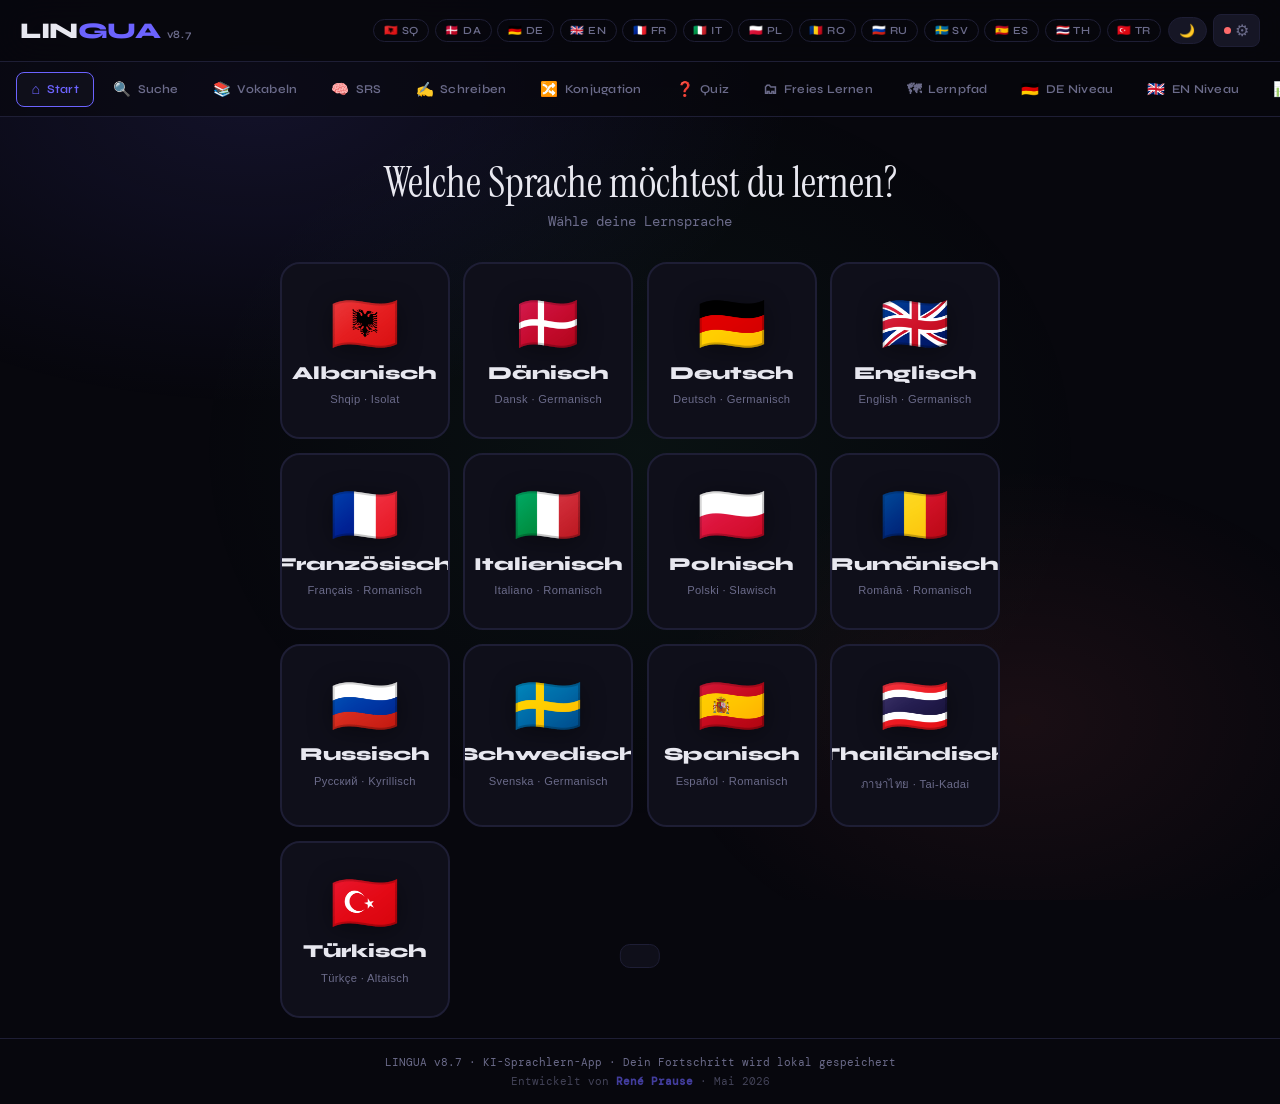
==== index.html @ 60ad6c03 "Add files via upload" ====
<!DOCTYPE html>
<html lang="de">
<head>
<meta charset="UTF-8">
<link rel="icon" href="data:image/svg+xml,%3Csvg xmlns='http://www.w3.org/2000/svg' viewBox='0 0 32 32'%3E%3Crect width='32' height='32' rx='6' fill='%236366f1'/%3E%3Ctext x='16' y='23' font-size='20' text-anchor='middle' fill='white'%3EL%3C/text%3E%3C/svg%3E">
<meta name="viewport" content="width=device-width, initial-scale=1.0">
<meta name="theme-color" content="#0a0a0f">
<meta name="description" id="meta-description" content="LINGUA v5.1 – KI-gestützte Sprachlern-App von René Prause">
<meta name="author" content="René Prause">
<title>LINGUA v8.7 · by René Prause</title>
<link rel="manifest" href="manifest.json">
<link rel="preconnect" href="https://fonts.googleapis.com">
<link href="https://fonts.googleapis.com/css2?family=Syne:wght@400;600;700;800&family=DM+Mono:ital,wght@0,300;0,400;1,300&family=Instrument+Serif:ital@0;1&display=swap" rel="stylesheet">
<style>
:root {
  --bg: #07070d;
  --surface: #0f0f1a;
  --surface2: #161625;
  --border: #1e1e35;
  --accent: #6c63ff;
  --accent2: #ff6b6b;
  --accent3: #43e97b;
  --accent4: #f7971e;
  --text: #e8e8f0;
  --muted: #6b6b8a;
  --ru: #ff6b6b;
  --it: #43e97b;
  --es: #f7971e;
  --en: #6c63ff;
  --tr: #e63946;
  --sq: #e41e20;
  --de: #ffcc00;
  --th: #a8173a;
  --da: #c60c30;
  --ro: #002B7F;
  --fr: #0055A4;
  --sv: #006AA7;
}
* { margin:0; padding:0; box-sizing:border-box; }
html { height:100%; }
body { min-height:100%; background:var(--bg); color:var(--text); font-family:'DM Mono', monospace; overflow-x:hidden; overflow-y:scroll; -webkit-text-size-adjust:100%; -webkit-overflow-scrolling:touch; }

/* SCROLLBAR */
::-webkit-scrollbar { width:4px; }
::-webkit-scrollbar-track { background:var(--bg); }
::-webkit-scrollbar-thumb { background:var(--border); border-radius:2px; }

/* BACKGROUND MESH */
body::before {
  content:''; position:fixed; inset:0; z-index:0; pointer-events:none;
  background: radial-gradient(ellipse 60% 50% at 20% 10%, rgba(108,99,255,.12) 0%, transparent 70%),
              radial-gradient(ellipse 40% 40% at 80% 80%, rgba(255,107,107,.08) 0%, transparent 70%),
              radial-gradient(ellipse 50% 60% at 50% 50%, rgba(67,233,123,.05) 0%, transparent 70%);
}

/* LAYOUT */
#app { position:relative; z-index:1; display:flex; flex-direction:column; min-height:100vh; }

/* HEADER */
header {
  display:flex; align-items:center; justify-content:space-between;
  padding:.9rem 1.25rem; border-bottom:1px solid var(--border);
  background:rgba(7,7,13,.92); backdrop-filter:blur(20px);
  position:sticky; top:0; z-index:100; flex-wrap:wrap; gap:.5rem;
}
.logo {
  font-family:'Syne', sans-serif; font-weight:800; font-size:1.4rem;
  letter-spacing:-.02em; color:var(--text); flex-shrink:0;
}
.logo span { color:var(--accent); }
.header-right { display:flex; align-items:center; gap:.4rem; flex-wrap:nowrap; }
.lang-pills { flex:1; overflow-x:auto; scrollbar-width:none; -webkit-overflow-scrolling:touch; }
.lang-pills::-webkit-scrollbar { display:none; }
.header-btn-group { display:flex; align-items:center; gap:.4rem; flex-shrink:0; }
.lang-pills { display:flex; gap:.35rem; flex-wrap:wrap; }
.lang-pill {
  padding:.28rem .6rem; border-radius:100px; border:1px solid var(--border);
  font-size:.68rem; font-family:'Syne',sans-serif; font-weight:600; letter-spacing:.04em;
  cursor:pointer; transition:all .2s; background:transparent; color:var(--muted);
  -webkit-tap-highlight-color:transparent;
}
.lang-pill.active { border-color:var(--pill-color,var(--accent)); color:var(--pill-color,var(--accent)); background:rgba(108,99,255,.1); }
.lang-pill[data-lang="ru"] { --pill-color:var(--ru); }
.lang-pill[data-lang="it"] { --pill-color:var(--it); }
.lang-pill[data-lang="es"] { --pill-color:var(--es); }
.lang-pill[data-lang="en"] { --pill-color:var(--en); }
.lang-pill[data-lang="tr"] { --pill-color:var(--tr); }
.lang-pill[data-lang="sq"] { --pill-color:var(--sq); }
.lang-pill[data-lang="de"] { --pill-color:var(--de); }
.lang-pill[data-lang="th"] { --pill-color:var(--th); }
.lang-pill[data-lang="da"] { --pill-color:var(--da); }
.lang-pill[data-lang="ro"] { --pill-color:var(--ro); }
.lang-pill[data-lang="fr"] { --pill-color:var(--fr); }
,.lang-pill[data-lang="pl"] { --pill-color:#e63946; }
.lang-pill[data-lang="sv"] { --pill-color:var(--sv); }
.settings-btn {
  background:var(--surface2); border:1px solid var(--border); border-radius:8px;
  padding:.35rem .6rem; cursor:pointer; font-size:1rem; color:var(--muted);
  transition:all .2s; display:flex; align-items:center; gap:.3rem;
  -webkit-tap-highlight-color:transparent;
}
.settings-btn:hover { border-color:var(--accent); color:var(--accent); }
.api-dot-inline { width:7px; height:7px; border-radius:50%; background:var(--accent2); display:inline-block; }
.api-dot-inline.ok { background:var(--accent3); }

/* NAV */
nav {
  display:flex; gap:.2rem; overflow-x:auto; padding:.6rem 1rem;
  background:var(--nav-bg, rgba(7,7,13,.6)); border-bottom:1px solid var(--border);
  scrollbar-width:none; -webkit-overflow-scrolling:touch; flex-shrink:0;
}
nav::-webkit-scrollbar { display:none; }
.nav-btn {
  display:flex; align-items:center; gap:.4rem; padding:.5rem .9rem;
  border-radius:8px; border:1px solid transparent; background:transparent;
  color:var(--nav-text, var(--muted)); font-family:'Syne',sans-serif; font-size:.75rem; font-weight:600;
  cursor:pointer; transition:all .2s; white-space:nowrap; letter-spacing:.02em;
  -webkit-tap-highlight-color:transparent; flex-shrink:0;
}
.nav-btn:hover { color:var(--text); border-color:var(--border); background:var(--surface2); }
.nav-btn.active { background:var(--surface); border-color:var(--accent); color:var(--accent); }
.nav-icon { font-size:.9rem; }

/* Light mode nav fix */
:root.light nav { background:var(--nav-bg, rgba(220,220,235,.95)); }
:root.light .nav-btn { color:var(--nav-text, #444466); }
:root.light .nav-btn:hover { color:var(--text); background:rgba(0,0,0,.06); }
:root.light .nav-btn.active { background:#fff; color:var(--accent); border-color:var(--accent); }

/* MAIN */
main { padding:1.25rem; max-width:900px; width:100%; margin:0 auto; flex:1; }

/* SECTIONS */
.section { display:none; animation:fadeIn .3s ease; }
.section.active { display:block; }
@keyframes fadeIn { from{opacity:0;transform:translateY(8px)} to{opacity:1;transform:translateY(0)} }

/* CARDS */
.card {
  background:var(--surface); border:1px solid var(--border); border-radius:16px;
  padding:1.5rem; margin-bottom:1rem;
}
.card-title {
  font-family:'Syne',sans-serif; font-weight:700; font-size:1rem;
  color:var(--text); margin-bottom:1rem; display:flex; align-items:center; gap:.5rem;
}

/* VOCAB TRAINER */
.vocab-card {
  background:var(--surface); border:1px solid var(--border); border-radius:20px;
  padding:3rem 2rem; text-align:center; margin-bottom:1.5rem; position:relative;
  min-height:100px; display:flex; flex-direction:column; align-items:center; justify-content:center;
  transition:transform .3s; cursor:pointer;
}
.vocab-card:hover { transform:translateY(-2px); }
.vocab-card .word-main {
  font-family:'Instrument Serif', serif; font-size:3rem; color:var(--text);
  margin-bottom:.5rem; line-height:1.1;
}
.vocab-card .word-sub {
  font-size:.85rem; color:var(--muted); font-style:italic;
}
.vocab-card .word-translation {
  font-size:1.2rem; color:var(--accent); margin-top:1rem;
  font-family:'Syne',sans-serif; opacity:0; transition:opacity .3s;
}
.vocab-card.revealed .word-translation { opacity:1; }
.vocab-card .flip-hint { position:absolute; bottom:1rem; right:1rem; font-size:.7rem; color:var(--muted); }
.vocab-controls { display:flex; gap:.75rem; justify-content:center; flex-wrap:wrap; }
.btn {
  padding:.7rem 1.4rem; border-radius:10px; border:1px solid var(--border);
  background:var(--surface2); color:var(--text); font-family:'Syne',sans-serif;
  font-size:.8rem; font-weight:600; cursor:pointer; transition:all .2s; letter-spacing:.03em;
}
.btn:hover { border-color:var(--accent); color:var(--accent); }
.btn.primary { background:var(--accent); border-color:var(--accent); color:#fff; }
.btn.primary:hover { background:#5a52e8; }
.btn.success { background:rgba(67,233,123,.15); border-color:var(--accent3); color:var(--accent3); }
.btn.danger { background:rgba(255,107,107,.15); border-color:var(--accent2); color:var(--accent2); }
.btn.warn { background:rgba(247,151,30,.15); border-color:var(--accent4); color:var(--accent4); }

/* PROGRESS BAR */
.progress-bar { height:4px; background:var(--border); border-radius:2px; margin-bottom:1.5rem; overflow:hidden; }
.progress-fill { height:100%; background:var(--accent); border-radius:2px; transition:width .5s; }

/* STATS ROW */
.stats-row { display:flex; gap:1rem; margin-bottom:1.5rem; flex-wrap:wrap; }
.stat-box {
  flex:1; min-width:80px; background:var(--surface); border:1px solid var(--border);
  border-radius:12px; padding:1rem; text-align:center;
}
.stat-num { font-family:'Syne',sans-serif; font-size:1.6rem; font-weight:800; color:var(--accent); }
.stat-lbl { font-size:.7rem; color:var(--muted); margin-top:.2rem; }

/* QUIZ */
.quiz-question { font-family:'Instrument Serif',serif; font-size:2rem; text-align:center; margin-bottom:2rem; line-height:1.3; }
.quiz-options { display:grid; grid-template-columns:1fr 1fr; gap:.75rem; margin-bottom:1.5rem; }
.quiz-opt {
  padding:1rem 1.2rem; border-radius:12px; border:1px solid var(--border);
  background:var(--surface2); color:var(--text); font-family:'DM Mono',monospace;
  font-size:.85rem; cursor:pointer; transition:all .2s; text-align:left;
}
.quiz-opt:hover { border-color:var(--accent); }
.quiz-opt.correct { background:rgba(67,233,123,.2); border-color:var(--accent3); color:var(--accent3); }
.quiz-opt.wrong { background:rgba(255,107,107,.2); border-color:var(--accent2); color:var(--accent2); }
.quiz-feedback { text-align:center; font-size:.9rem; min-height:1.5rem; color:var(--muted); }

/* FREE LEARNING */
.topic-grid { display:grid; grid-template-columns:repeat(auto-fill, minmax(140px, 1fr)); gap:.75rem; margin-bottom:1.5rem; }
.topic-btn {
  padding:1rem; border-radius:12px; border:1px solid var(--border); background:var(--surface2);
  color:var(--text); font-family:'Syne',sans-serif; font-size:.8rem; font-weight:600;
  cursor:pointer; transition:all .2s; text-align:center;
}
.topic-btn:hover, .topic-btn.active { border-color:var(--accent); color:var(--accent); background:rgba(108,99,255,.1); }
.vocab-list { display:flex; flex-direction:column; gap:.5rem; }
.vocab-item {
  display:flex; justify-content:space-between; align-items:center;
  padding:.8rem 1rem; background:var(--surface2); border-radius:10px;
  border:1px solid transparent; transition:border-color .2s;
}
.vocab-item:hover { border-color:var(--border); }
.vi-foreign { font-family:'Instrument Serif',serif; font-size:1.1rem; }
.vi-translation { font-size:.8rem; color:var(--muted); }
.vi-speak { background:none; border:none; color:var(--muted); cursor:pointer; font-size:1rem; padding:.2rem; transition:color .2s; }
.vi-speak:hover { color:var(--accent); }

/* TRANSLATOR */
.translate-grid { display:grid; grid-template-columns:1fr auto 1fr; gap:.85rem; align-items:start; }
.translate-box { background:var(--surface2); border:1px solid var(--border); border-radius:12px; overflow:hidden; }
.translate-label { padding:.6rem 1rem; font-size:.7rem; font-family:'Syne',sans-serif; font-weight:700; letter-spacing:.08em; color:var(--muted); border-bottom:1px solid var(--border); display:flex; justify-content:space-between; align-items:center; gap:.5rem; }
.translate-textarea { width:100%; background:transparent; border:none; color:var(--text); font-family:'DM Mono',monospace; font-size:.9rem; padding:1rem; min-height:120px; resize:vertical; outline:none; }
.translate-arrow { display:flex; flex-direction:column; align-items:center; gap:.5rem; padding-top:2.4rem; }
.translate-arrow button { background:var(--surface); border:1px solid var(--border); color:var(--accent); border-radius:8px; padding:.45rem .6rem; cursor:pointer; font-size:1rem; transition:all .2s; line-height:1; }
.translate-arrow button:hover { background:var(--accent); color:#fff; }
.lang-select { background:var(--bg); border:1px solid var(--border); color:var(--text); border-radius:6px; padding:.2rem .4rem; font-family:'DM Mono',monospace; font-size:.7rem; max-width:140px; cursor:pointer; }

/* AI ASSISTANT */
.chat-window {
  background:var(--surface2); border:1px solid var(--border); border-radius:16px;
  height:380px; overflow-y:auto; padding:1rem; display:flex; flex-direction:column; gap:.75rem;
  margin-bottom:1rem;
}
.msg { display:flex; gap:.75rem; animation:fadeIn .2s ease; }
.msg.user { flex-direction:row-reverse; }
.msg-avatar { width:32px; height:32px; border-radius:50%; display:flex; align-items:center; justify-content:center; font-size:.8rem; flex-shrink:0; }
.msg.ai .msg-avatar { background:rgba(108,99,255,.2); color:var(--accent); }
.msg.user .msg-avatar { background:rgba(67,233,123,.2); color:var(--accent3); }
.msg-bubble { background:var(--surface); border:1px solid var(--border); border-radius:12px; padding:.75rem 1rem; font-size:.85rem; line-height:1.6; max-width:80%; }
.msg.user .msg-bubble { background:rgba(108,99,255,.12); border-color:rgba(108,99,255,.3); }
.chat-input-row { display:flex; gap:.75rem; align-items:center; }
.chat-input {
  flex:1; background:var(--surface2); border:1px solid var(--border); border-radius:10px;
  color:var(--text); font-family:'DM Mono',monospace; font-size:.85rem; padding:.75rem 1rem;
  outline:none; transition:border-color .2s;
}
.chat-input:focus { border-color:var(--accent); }
.mic-btn {
  width:42px; height:42px; border-radius:50%; background:var(--surface); border:1px solid var(--border);
  color:var(--muted); cursor:pointer; transition:all .2s; display:flex; align-items:center; justify-content:center; font-size:1.1rem;
}
.mic-btn:hover { border-color:var(--accent); color:var(--accent); }
.mic-btn.listening { background:rgba(255,107,107,.2); border-color:var(--accent2); color:var(--accent2); animation:pulse 1s infinite; }
@keyframes pulse { 0%,100%{transform:scale(1)} 50%{transform:scale(1.08)} }
.ai-mode-chips { display:flex; gap:.5rem; flex-wrap:wrap; margin-bottom:1rem; }
.ai-chip { padding:.3rem .75rem; border-radius:100px; border:1px solid var(--border); font-size:.72rem; font-family:'Syne',sans-serif; font-weight:600; cursor:pointer; transition:all .2s; color:var(--muted); background:transparent; }
.ai-chip.active { border-color:var(--accent); color:var(--accent); background:rgba(108,99,255,.1); }

/* FOOTER */
footer { padding:1rem 2rem; border-top:1px solid var(--border); text-align:center; font-size:.7rem; color:var(--muted); }

/* LOADING SPINNER */
.spinner { display:inline-block; width:16px; height:16px; border:2px solid var(--border); border-top-color:var(--accent); border-radius:50%; animation:spin .6s linear infinite; }
@keyframes spin { to{transform:rotate(360deg)} }

/* BADGE */
.badge { display:inline-block; padding:.15rem .5rem; border-radius:100px; font-size:.65rem; font-family:'Syne',sans-serif; font-weight:700; letter-spacing:.05em; }
.badge-accent { background:rgba(108,99,255,.2); color:var(--accent); }

/* MYVOCAB GRID FIX */
@media(max-width:500px) {
  #myvocab .card > div:first-of-type { grid-template-columns:1fr; }
}
.mv-item {
  display:flex; justify-content:space-between; align-items:center;
  padding:.8rem 1rem; background:var(--surface2); border-radius:10px;
  border:1px solid transparent; transition:border-color .2s; gap:.5rem;
}
.mv-item:hover { border-color:var(--border); }
.mv-actions { display:flex; gap:.4rem; flex-shrink:0; }
.mv-del { background:none; border:none; color:var(--muted); cursor:pointer; font-size:1rem; padding:.2rem; transition:color .2s; }
.mv-del:hover { color:var(--accent2); }
.gen-word-row {
  display:flex; justify-content:space-between; align-items:center;
  padding:.8rem 1rem; background:var(--surface2); border-radius:10px;
  border:1px solid var(--border); gap:.5rem; margin-bottom:.5rem;
}
.gen-save-btn { background:none; border:1px solid var(--border); color:var(--muted); cursor:pointer; font-size:.8rem; padding:.3rem .6rem; border-radius:6px; transition:all .2s; white-space:nowrap; }
.gen-save-btn:hover { border-color:var(--accent3); color:var(--accent3); }
.gen-save-btn.saved { border-color:var(--accent3); color:var(--accent3); background:rgba(67,233,123,.1); }

/* API KEY MODAL */
.modal-overlay {
  position:fixed; inset:0; background:rgba(0,0,0,.75); z-index:500;
  display:flex; align-items:center; justify-content:center; padding:1rem;
  backdrop-filter:blur(8px); overflow-y:auto;
}
.modal-overlay.hidden { display:none; }
.modal-box {
  background:var(--surface); border:1px solid var(--border); border-radius:20px;
  padding:1.5rem; max-width:460px; width:100%;
  max-height:90vh; overflow:hidden;
}
.modal-title { font-family:'Syne',sans-serif; font-weight:800; font-size:1.2rem; margin-bottom:.5rem; }
.modal-desc { font-size:.8rem; color:var(--muted); line-height:1.6; margin-bottom:1.25rem; }
.modal-input {
  width:100%; background:var(--surface2); border:1px solid var(--border); border-radius:10px;
  color:var(--text); font-family:'DM Mono',monospace; font-size:.85rem; padding:.75rem 1rem;
  outline:none; margin-bottom:1rem; transition:border-color .2s;
}
.modal-input:focus { border-color:var(--accent); }
.modal-link { font-size:.75rem; color:var(--accent); text-decoration:none; display:block; margin-bottom:1.25rem; }
.modal-link:hover { text-decoration:underline; }
.modal-note { font-size:.72rem; color:var(--muted); margin-top:1rem; line-height:1.5; padding:.75rem; background:rgba(108,99,255,.07); border-radius:8px; border:1px solid rgba(108,99,255,.15); }
.api-key-indicator {
  width:8px; height:8px; border-radius:50%; background:var(--accent2); display:inline-block; margin-right:.4rem;
}
.api-key-indicator.ok { background:var(--accent3); }

/* TOAST */
#toast {
  position:fixed; bottom:2rem; left:50%; transform:translateX(-50%) translateY(100px);
  background:var(--surface); border:1px solid var(--border); border-radius:10px;
  padding:.7rem 1.2rem; font-size:.8rem; z-index:999; transition:transform .3s;
}
#toast.show { transform:translateX(-50%) translateY(0); }

/* LANGUAGE SELECTION CARDS */
.lang-select-grid {
  display:grid; grid-template-columns:repeat(4,1fr); gap:.85rem; max-width:720px; margin:0 auto;
}
@media(max-width:600px) {
  .lang-select-grid { grid-template-columns:1fr 1fr; gap:.65rem; }
}
@media(max-width:360px) {
  .lang-select-grid { grid-template-columns:1fr 1fr; gap:.5rem; }
}
.lang-select-card {
  background:var(--surface); border:2px solid var(--border); border-radius:20px;
  padding:2rem 1rem; text-align:center; cursor:pointer;
  transition:all .25s cubic-bezier(.34,1.56,.64,1);
  display:flex; flex-direction:column; align-items:center; gap:.6rem;
  -webkit-tap-highlight-color:transparent; position:relative; overflow:hidden;
}
.lang-select-card::before {
  content:''; position:absolute; inset:0; opacity:0; transition:opacity .3s;
  background:radial-gradient(circle at 50% 30%, rgba(108,99,255,.15), transparent 70%);
}
.lang-select-card:hover { transform:translateY(-4px) scale(1.02); border-color:var(--accent); }
.lang-select-card:hover::before { opacity:1; }
.lang-select-card:active { transform:scale(.97); }
.lsc-flag { font-size:3.5rem; line-height:1; filter:drop-shadow(0 4px 12px rgba(0,0,0,.4)); }
.lsc-name { font-family:'Syne',sans-serif; font-weight:800; font-size:1.15rem; color:var(--text); }
.lsc-sub { font-size:.7rem; color:var(--muted); letter-spacing:.03em; }

@media(max-width:400px) {
  .lang-select-grid { grid-template-columns:1fr 1fr; gap:.75rem; }
  .lang-select-card { padding:1.5rem .75rem; }
  .lsc-flag { font-size:2.8rem; }
  .lsc-name { font-size:1rem; }
}

/* HOME DASHBOARD */
.home-grid { display:grid; grid-template-columns:repeat(auto-fill,minmax(200px,1fr)); gap:1rem; }
.home-card {
  background:var(--surface); border:1px solid var(--border); border-radius:16px;
  padding:1.5rem; cursor:pointer; transition:all .25s; position:relative; overflow:hidden;
}
.home-card::before { content:''; position:absolute; inset:0; background:var(--hc-color,var(--accent)); opacity:0; transition:opacity .3s; }
.home-card:hover { transform:translateY(-3px); border-color:var(--hc-color,var(--accent)); }
.home-card:hover::before { opacity:.04; }
.hc-icon { font-size:2rem; margin-bottom:.75rem; }
.hc-title { font-family:'Syne',sans-serif; font-weight:700; font-size:1rem; margin-bottom:.3rem; }
.hc-desc { font-size:.75rem; color:var(--muted); line-height:1.5; }

/* ============================================================
   RESPONSIVE & MOBILE
   ============================================================ */

/* Translator: stack on mobile, side-by-side on desktop */
.translate-grid {
  display:grid;
  grid-template-columns:1fr auto 1fr;
  gap:.75rem;
  align-items:start;
}
.translate-arrow {
  display:flex; flex-direction:column; align-items:center;
  gap:.5rem; padding-top:2.5rem;
}
.translate-arrow button {
  background:var(--surface); border:1px solid var(--border); color:var(--accent);
  border-radius:8px; padding:.5rem .65rem; cursor:pointer; font-size:1rem;
  transition:all .2s; line-height:1;
}
.translate-arrow button:hover { background:var(--accent); color:#fff; }

@media(max-width:650px) {
  /* TRANSLATOR: stack vertically */
  .translate-grid {
    grid-template-columns:1fr;
    gap:.75rem;
  }
  .translate-arrow {
    flex-direction:row;
    justify-content:center;
    padding-top:0;
    gap:.75rem;
  }

  /* HEADER: tighter */
  header { padding:.7rem .9rem; gap:.4rem; }
  .logo { font-size:1.2rem; }
  .lang-pill { padding:.22rem .45rem; font-size:.62rem; }
  .settings-btn { padding:.3rem .5rem; font-size:.9rem; }

  /* NAV: smaller */
  nav { padding:.4rem .75rem; gap:.15rem; }
  .nav-btn { padding:.45rem .7rem; font-size:.7rem; }

  /* MAIN */
  main { padding:.85rem; }

  /* VOCAB CARD */
  .vocab-card { padding:2rem 1rem; min-height:180px; }
  .vocab-card .word-main { font-size:1.7rem; }
  .vocab-controls { gap:.4rem; }
  .vocab-controls .btn { padding:.55rem .7rem; font-size:.72rem; }

  /* QUIZ */
  .quiz-options { grid-template-columns:1fr; gap:.5rem; }
  .quiz-question { font-size:1.5rem; }

  /* HOME GRID */
  .home-grid { grid-template-columns:1fr 1fr; gap:.75rem; }
  .home-card { padding:1.1rem .9rem; }
  .hc-icon { font-size:1.5rem; margin-bottom:.4rem; }
  .hc-title { font-size:.85rem; }
  .hc-desc { font-size:.7rem; }

  /* STATS */
  .stats-row { gap:.4rem; }
  .stat-box { padding:.6rem .4rem; min-width:60px; }
  .stat-num { font-size:1.2rem; }
  .stat-lbl { font-size:.62rem; }

  /* CHAT */
  .chat-window { height:260px; }
  .msg-bubble { font-size:.8rem; padding:.6rem .8rem; max-width:88%; }
  .chat-input-row { gap:.5rem; }
  .mic-btn { width:38px; height:38px; font-size:1rem; flex-shrink:0; }

  /* CARDS */
  .card { padding:1rem; }
  .card-title { font-size:.9rem; }

  /* MY VOCAB ADD FORM */
  #myvocab .card > div[style*="grid"] {
    grid-template-columns:1fr !important;
  }

  /* MODAL */
  .modal-box { padding:1.1rem; margin:.5rem; }
  .modal-title { font-size:1rem; }

  /* LANG PICKER */
  .lang-select-grid { grid-template-columns:1fr 1fr; gap:.75rem; }
  .lang-select-card { padding:1.4rem .6rem; border-radius:14px; }
  .lsc-flag { font-size:2.6rem; }
  .lsc-name { font-size:.95rem; }
  .lsc-sub { font-size:.62rem; }

  /* BUTTONS */
  .btn { padding:.55rem .85rem; font-size:.75rem; }
  .btn.primary { padding:.6rem 1rem; }

  /* GENERATOR quick topics */
  .ai-chip { font-size:.68rem; padding:.25rem .6rem; }

  /* FOOTER */
  footer { font-size:.65rem; padding:.75rem 1rem; }
}

@media(max-width:380px) {
  .logo { font-size:1rem; }
  .lang-pill { padding:.2rem .38rem; font-size:.58rem; }
  .home-grid { grid-template-columns:1fr; }
  .vocab-card .word-main { font-size:1.4rem; }
  .quiz-question { font-size:1.2rem; }
  main { padding:.65rem; }
  .lsc-flag { font-size:2.2rem; }
  .lang-select-grid { gap:.5rem; }
}

/* Tall phones — give chat more room */
@media(min-height:750px) and (max-width:650px) {
  .chat-window { height:320px; }
  .vocab-card { min-height:200px; }
}
</style>

<style>
/* ============================================================
   NEW FEATURES CSS
   ============================================================ */

/* ============================================================
   NEUE FEATURES: ONBOARDING · SUCHE · KONJUGATION
   ============================================================ */

/* ONBOARDING OVERLAY */
.onboarding-overlay {
  position:fixed; inset:0; background:rgba(0,0,0,.92); z-index:900;
  display:flex; align-items:center; justify-content:center; padding:1.5rem;
  backdrop-filter:blur(12px);
}
.onboarding-overlay.hidden { display:none; }
.onboarding-box {
  background:var(--surface); border:1px solid var(--border); border-radius:24px;
  padding:2rem; max-width:420px; width:100%; text-align:center;
  animation:fadeIn .4s ease;
}
.onboarding-emoji { font-size:4rem; margin-bottom:1rem; display:block; }
.onboarding-title { font-family:'Syne',sans-serif; font-weight:800; font-size:1.5rem; margin-bottom:.5rem; line-height:1.2; }
.onboarding-text { font-size:.85rem; color:var(--muted); line-height:1.7; margin-bottom:1.5rem; }
.onboarding-dots { display:flex; justify-content:center; gap:.5rem; margin-bottom:1.5rem; }
.onboarding-dot { width:8px; height:8px; border-radius:50%; background:var(--border); transition:all .3s; }
.onboarding-dot.active { background:var(--accent); width:24px; border-radius:4px; }
.onboarding-feature-grid { display:grid; grid-template-columns:1fr 1fr; gap:.6rem; margin-bottom:1.5rem; text-align:left; }
.onboarding-feature { background:var(--surface2); border-radius:10px; padding:.65rem .75rem; font-size:.78rem; }
.onboarding-feature-icon { font-size:1.2rem; margin-bottom:.2rem; display:block; }
.onboarding-feature-name { font-family:'Syne',sans-serif; font-weight:700; font-size:.75rem; }
.onboarding-feature-desc { color:var(--muted); font-size:.68rem; }

/* SEARCH */
.search-wrapper { position:relative; margin-bottom:1.25rem; }
.search-input {
  width:100%; background:var(--surface2); border:1.5px solid var(--border);
  border-radius:12px; color:var(--text); font-size:.9rem; padding:.7rem 1rem .7rem 2.5rem;
  outline:none; font-family:'DM Mono',monospace; transition:border-color .2s; box-sizing:border-box;
}
.search-input:focus { border-color:var(--accent); }
.search-icon { position:absolute; left:.8rem; top:50%; transform:translateY(-50%); color:var(--muted); font-size:.95rem; pointer-events:none; }
.search-clear { position:absolute; right:.75rem; top:50%; transform:translateY(-50%); background:none; border:none; color:var(--muted); cursor:pointer; font-size:1rem; display:none; padding:0; }
.search-result-count { font-size:.72rem; color:var(--muted); margin-bottom:.75rem; }
.search-highlight { background:rgba(108,99,255,.25); color:var(--accent); border-radius:2px; padding:0 1px; }

/* CONJUGATION */
.conj-table { width:100%; border-collapse:collapse; margin-top:.75rem; }
.conj-table th { background:var(--surface2); font-family:'Syne',sans-serif; font-size:.72rem; font-weight:700; padding:.5rem .75rem; text-align:left; color:var(--muted); border-bottom:1px solid var(--border); }
.conj-table td { padding:.5rem .75rem; font-size:.82rem; border-bottom:1px solid var(--border); }
.conj-table tr:last-child td { border-bottom:none; }
.conj-table .pronoun { color:var(--muted); font-size:.78rem; }
.conj-table .form { font-family:'Instrument Serif',serif; font-size:1rem; }
.conj-table .translation { color:var(--muted); font-size:.72rem; }
.conj-tense-tabs { display:flex; gap:.4rem; flex-wrap:wrap; margin-bottom:1rem; }
.conj-tense-btn { background:var(--surface2); border:1px solid var(--border); border-radius:8px; padding:.35rem .75rem; font-size:.72rem; font-family:'Syne',sans-serif; font-weight:600; cursor:pointer; color:var(--muted); transition:all .2s; }
.conj-tense-btn.active { background:var(--accent); border-color:var(--accent); color:#fff; }
.conj-verb-input { display:flex; gap:.5rem; margin-bottom:1rem; flex-wrap:wrap; }
.conj-verb-field { flex:1; min-width:160px; background:var(--surface2); border:1.5px solid var(--border); border-radius:10px; color:var(--text); font-size:.85rem; padding:.6rem 1rem; outline:none; font-family:'DM Mono',monospace; transition:border-color .2s; }
.conj-verb-field:focus { border-color:var(--accent); }
.conj-quiz-input { width:100%; background:var(--surface2); border:2px solid var(--border); border-radius:10px; color:var(--text); font-family:'Instrument Serif',serif; font-size:1.3rem; padding:.6rem 1rem; outline:none; text-align:center; transition:border-color .2s; box-sizing:border-box; }
.conj-quiz-input.correct { border-color:var(--accent3); background:rgba(67,233,123,.1); }
.conj-quiz-input.wrong   { border-color:var(--accent2); background:rgba(255,107,107,.1); }
.conj-pronoun-badge { display:inline-block; background:var(--surface2); border:1px solid var(--border); border-radius:6px; padding:.2rem .6rem; font-size:.75rem; color:var(--muted); margin-bottom:.5rem; font-family:'Syne',sans-serif; font-weight:700; }

/* THEME TOGGLE */
:root.light {
  --bg:#f4f4f8; --surface:#ffffff; --surface2:#eeeef6; --border:#d0d0e0;
  --text:#1a1a2e; --muted:#6b6b8a; --accent:#5a52d5; --accent2:#e05555;
  --accent3:#2db56a; --accent4:#e07b10;
}
:root.light body::before { opacity:.04; }
:root.light .vocab-card, :root.light .card { box-shadow:0 2px 12px rgba(0,0,0,.08); }
.theme-toggle { background:var(--surface2); border:1px solid var(--border); border-radius:20px; padding:.3rem .65rem; cursor:pointer; font-size:.8rem; transition:all .2s; }

/* STATS CHARTS */
.chart-bar-wrap { display:flex; flex-direction:column; gap:.5rem; }
.chart-bar-row { display:flex; align-items:center; gap:.75rem; font-size:.75rem; }
.chart-bar-label { width:80px; color:var(--muted); flex-shrink:0; text-align:right; }
.chart-bar-track { flex:1; background:var(--border); border-radius:4px; height:10px; overflow:hidden; }
.chart-bar-fill { height:100%; border-radius:4px; background:var(--accent); transition:width .8s ease; }
.chart-bar-val { width:35px; color:var(--muted); font-size:.7rem; }

/* CALENDAR STREAK */
.streak-grid { display:grid; grid-template-columns:repeat(7,1fr); gap:3px; }
.streak-cell { aspect-ratio:1; border-radius:3px; background:var(--border); }
.streak-cell.active { background:var(--accent3); }
.streak-cell.today { outline:2px solid var(--accent); }

/* WRITING EXERCISE */
.write-input { width:100%; background:var(--surface2); border:2px solid var(--border); border-radius:12px; color:var(--text); font-family:'Instrument Serif',serif; font-size:1.6rem; padding:.75rem 1rem; outline:none; text-align:center; transition:border-color .2s; }
.write-input:focus { border-color:var(--accent); }
.write-input.correct { border-color:var(--accent3); background:rgba(67,233,123,.1); }
.write-input.wrong { border-color:var(--accent2); background:rgba(255,107,107,.1); }
.write-hint { font-size:.75rem; color:var(--muted); margin-top:.5rem; text-align:center; min-height:1.2rem; }

/* XP / GAMIFICATION */
.xp-bar-track { height:8px; background:var(--border); border-radius:4px; overflow:hidden; margin:.5rem 0; }
.xp-bar-fill { height:100%; border-radius:4px; background:linear-gradient(90deg,var(--accent),#a855f7); transition:width .6s ease; }
.badge-grid { display:grid; grid-template-columns:repeat(auto-fill,minmax(80px,1fr)); gap:.75rem; }
/* DEUTSCH SPRACHNIVEAU */
.niveau-topic-grid { display:grid; grid-template-columns:1fr 1fr; gap:.4rem; }
.niveau-topic-btn { background:var(--surface2); border:1px solid var(--border); border-radius:10px; padding:.55rem .5rem; cursor:pointer; text-align:center; transition:all .2s; font-size:.72rem; color:var(--text); font-family:'Syne',sans-serif; font-weight:600; line-height:1.3; }
.niveau-topic-btn:hover,.niveau-topic-btn.active { background:var(--accent); color:#fff; border-color:var(--accent); }
.niveau-topic-btn .ntb-icon { font-size:1.1rem; display:block; margin-bottom:.15rem; }
.niveau-topic-btn .ntb-prog { display:block; font-size:.6rem; color:var(--accent3); margin-top:.2rem; font-weight:700; }
.badge-item { background:var(--surface2); border:1px solid var(--border); border-radius:12px; padding:.75rem .5rem; text-align:center; transition:all .2s; }
.badge-item.unlocked { border-color:var(--accent4); background:rgba(247,151,30,.1); }
.badge-item.locked { opacity:.4; filter:grayscale(1); }
.badge-icon { font-size:1.8rem; display:block; margin-bottom:.3rem; }
.badge-name { font-size:.65rem; color:var(--muted); font-family:'Syne',sans-serif; font-weight:600; }

/* PRONUNCIATION RATING */
.pron-meter { display:flex; gap:4px; margin:.75rem 0; }
.pron-bar { flex:1; height:20px; border-radius:3px; background:var(--border); transition:background .4s; }
.pron-bar.fill-green { background:var(--accent3); }
.pron-bar.fill-yellow { background:var(--accent4); }
.pron-bar.fill-red { background:var(--accent2); }

/* SENTENCE EXAMPLES */
.example-box { background:var(--surface2); border-left:3px solid var(--accent); border-radius:0 8px 8px 0; padding:.6rem .9rem; margin:.4rem 0; font-size:.82rem; line-height:1.5; }
.example-de { color:var(--muted); font-size:.75rem; margin-top:.2rem; }

/* SHARE */
.share-code { background:var(--surface2); border:1px solid var(--border); border-radius:8px; padding:.6rem 1rem; font-family:'DM Mono',monospace; font-size:.75rem; word-break:break-all; color:var(--accent); }

/* DAILY GOAL */
.goal-ring { position:relative; width:80px; height:80px; flex-shrink:0; }
.goal-ring svg { transform:rotate(-90deg); }
.goal-ring circle { fill:none; stroke-width:6; }
.goal-ring .track { stroke:var(--border); }
.goal-ring .fill { stroke:var(--accent3); stroke-linecap:round; transition:stroke-dashoffset .8s ease; }
.goal-ring-label { position:absolute; inset:0; display:flex; flex-direction:column; align-items:center; justify-content:center; font-family:'Syne',sans-serif; }
.goal-ring-num { font-size:.95rem; font-weight:800; line-height:1; }
.goal-ring-sub { font-size:.5rem; color:var(--muted); }

/* LEARNING PATH */
.path-step { display:flex; gap:.75rem; align-items:flex-start; padding:.75rem; background:var(--surface2); border-radius:12px; border:1px solid var(--border); margin-bottom:.5rem; cursor:pointer; transition:all .2s; }
.path-step:hover { border-color:var(--accent); }
.path-step.done { border-color:var(--accent3); background:rgba(67,233,123,.07); }
.path-step.locked { opacity:.45; cursor:not-allowed; }
.path-step-icon { font-size:1.5rem; flex-shrink:0; }
.path-step-info { flex:1; }
.path-step-title { font-family:'Syne',sans-serif; font-weight:700; font-size:.85rem; }
.path-step-desc { font-size:.72rem; color:var(--muted); margin-top:.2rem; }
.path-step-badge { font-size:.65rem; padding:.15rem .5rem; border-radius:100px; font-family:'Syne',sans-serif; font-weight:700; }
.psb-done { background:rgba(67,233,123,.2); color:var(--accent3); }
.psb-lock { background:var(--border); color:var(--muted); }
.psb-new { background:rgba(108,99,255,.2); color:var(--accent); }
</style>

<script>
if ('serviceWorker' in navigator) {
  navigator.serviceWorker.getRegistrations().then(function(regs) { regs.forEach(function(r){r.unregister();}); });
}
if (window.caches) { caches.keys().then(function(ns){ns.forEach(function(n){caches.delete(n);});}); }
</script>
</head>
<body>
<div id="app">
  <header>
    <div class="logo">LIN<span>GUA</span> <span style="font-size:.7rem;font-weight:600;color:var(--muted);letter-spacing:.05em;" id="logo-version">v8.7</span></div>
    <div class="header-right">
      <div class="lang-pills">
        <button class="lang-pill" data-lang="sq">🇦🇱 SQ</button>
        <button class="lang-pill" data-lang="da">🇩🇰 DA</button>
        <button class="lang-pill" data-lang="de">🇩🇪 DE</button>
        <button class="lang-pill" data-lang="en">🇬🇧 EN</button>
        <button class="lang-pill" data-lang="fr">🇫🇷 FR</button>
        <button class="lang-pill" data-lang="it">🇮🇹 IT</button>
        <button class="lang-pill" data-lang="pl">🇵🇱 PL</button>
        <button class="lang-pill" data-lang="ro">🇷🇴 RO</button>
        <button class="lang-pill" data-lang="ru">🇷🇺 RU</button>
        <button class="lang-pill" data-lang="sv">🇸🇪 SV</button>
        <button class="lang-pill" data-lang="es">🇪🇸 ES</button>
        <button class="lang-pill" data-lang="th">🇹🇭 TH</button>
        <button class="lang-pill" data-lang="tr">🇹🇷 TR</button>
      </div>
      <div class="header-btn-group">
        <button class="theme-toggle" onclick="toggleTheme()" id="theme-btn" title="Hell/Dunkel">🌙</button>
        <button class="settings-btn" onclick="openSettings()" title="Einstellungen">
          <span class="api-dot-inline" id="api-dot"></span>⚙
        </button>
      </div>
    </div>
  </header>

  <nav>
    <button class="nav-btn active" data-section="home"><span class="nav-icon">⌂</span> Start</button>
    <button class="nav-btn" data-section="search"><span class="nav-icon">🔍</span> Suche</button>
    <button class="nav-btn" data-section="vocab"><span class="nav-icon">📚</span> Vokabeln</button>
    <button class="nav-btn" data-section="srs"><span class="nav-icon">🧠</span> SRS</button>
    <button class="nav-btn" data-section="write"><span class="nav-icon">✍</span> Schreiben</button>
    <button class="nav-btn" data-section="conjugate"><span class="nav-icon">🔀</span> Konjugation</button>
    <button class="nav-btn" data-section="quiz"><span class="nav-icon">❓</span> Quiz</button>
    <button class="nav-btn" data-section="free"><span class="nav-icon">🗂</span> Freies Lernen</button>
    <button class="nav-btn" data-section="path"><span class="nav-icon">🗺</span> Lernpfad</button>
    <button class="nav-btn" data-section="deniveau"><span class="nav-icon">🇩🇪</span> DE Niveau</button>
    <button class="nav-btn" data-section="enniveau"><span class="nav-icon">🇬🇧</span> EN Niveau</button>
    <button class="nav-btn" data-section="stats"><span class="nav-icon">📊</span> Statistiken</button>
    <button class="nav-btn" data-section="badges"><span class="nav-icon">🏆</span> Abzeichen</button>
    <button class="nav-btn" data-section="generator"><span class="nav-icon">✨</span> KI-Generator</button>
    <button class="nav-btn" data-section="myvocab"><span class="nav-icon">⭐</span> Meine Vokabeln</button>
    <button class="nav-btn" data-section="translate"><span class="nav-icon">⇄</span> Übersetzer</button>
    <button class="nav-btn" data-section="ai"><span class="nav-icon">✦</span> KI-Assistent</button>
    <button class="nav-btn" data-section="gapfill"><span class="nav-icon">🧩</span> Lückentexte</button>
    <button class="nav-btn" data-section="dialogs"><span class="nav-icon">💬</span> Dialoge</button>
  </nav>

  <main>
    <!-- HOME -->
    <div class="section active" id="home">

      <!-- VIEW 1: SPRACHAUSWAHL -->
      <div id="lang-picker">
        <div style="text-align:center;padding:1.5rem 0 2rem;">
          <div style="font-family:'Instrument Serif',serif;font-size:2.6rem;margin-bottom:.4rem;line-height:1.1;" id="ui-which-lang">
            Welche Sprache<br>möchtest du lernen?
          </div>
          <div style="font-size:.85rem;color:var(--muted);" id="ui-choose-lang">Wähle deine Lernsprache</div>
        </div>
        <div class="lang-select-grid">
          <button class="lang-select-card" onclick="selectLanguage('sq')"><div class="lsc-flag">🇦🇱</div><div class="lsc-name">Albanisch</div><div class="lsc-sub">Shqip · Isolat</div></button>
          <button class="lang-select-card" onclick="selectLanguage('da')"><div class="lsc-flag">🇩🇰</div><div class="lsc-name">Dänisch</div><div class="lsc-sub">Dansk · Germanisch</div></button>
          <button class="lang-select-card" onclick="selectLanguage('de')"><div class="lsc-flag">🇩🇪</div><div class="lsc-name">Deutsch</div><div class="lsc-sub">Deutsch · Germanisch</div></button>
          <button class="lang-select-card" onclick="selectLanguage('en')"><div class="lsc-flag">🇬🇧</div><div class="lsc-name">Englisch</div><div class="lsc-sub">English · Germanisch</div></button>
          <button class="lang-select-card" onclick="selectLanguage('fr')"><div class="lsc-flag">🇫🇷</div><div class="lsc-name">Französisch</div><div class="lsc-sub">Français · Romanisch</div></button>
          <button class="lang-select-card" onclick="selectLanguage('it')"><div class="lsc-flag">🇮🇹</div><div class="lsc-name">Italienisch</div><div class="lsc-sub">Italiano · Romanisch</div></button>
          <button class="lang-select-card" onclick="selectLanguage('pl')"><div class="lsc-flag">🇵🇱</div><div class="lsc-name">Polnisch</div><div class="lsc-sub">Polski · Slawisch</div></button>
          <button class="lang-select-card" onclick="selectLanguage('ro')"><div class="lsc-flag">🇷🇴</div><div class="lsc-name">Rumänisch</div><div class="lsc-sub">Română · Romanisch</div></button>
          <button class="lang-select-card" onclick="selectLanguage('ru')"><div class="lsc-flag">🇷🇺</div><div class="lsc-name">Russisch</div><div class="lsc-sub">Русский · Kyrillisch</div></button>
          <button class="lang-select-card" onclick="selectLanguage('sv')"><div class="lsc-flag">🇸🇪</div><div class="lsc-name">Schwedisch</div><div class="lsc-sub">Svenska · Germanisch</div></button>
          <button class="lang-select-card" onclick="selectLanguage('es')"><div class="lsc-flag">🇪🇸</div><div class="lsc-name">Spanisch</div><div class="lsc-sub">Español · Romanisch</div></button>
          <button class="lang-select-card" onclick="selectLanguage('th')"><div class="lsc-flag">🇹🇭</div><div class="lsc-name">Thailändisch</div><div class="lsc-sub">ภาษาไทย · Tai-Kadai</div></button>
          <button class="lang-select-card" onclick="selectLanguage('tr')"><div class="lsc-flag">🇹🇷</div><div class="lsc-name">Türkisch</div><div class="lsc-sub">Türkçe · Altaisch</div></button>
        </div>
      </div>

      <!-- VIEW 2: DASHBOARD -->
      <div id="dashboard" style="display:none;">
        <div style="display:flex;align-items:center;justify-content:space-between;margin-bottom:1.75rem;flex-wrap:wrap;gap:.75rem;">
          <div>
            <div style="font-family:'Syne',sans-serif;font-size:1.7rem;font-weight:800;line-height:1.15;">
              <span id="ui-welcome-back">Willkommen zurück</span> <span id="home-lang-emoji">🇷🇺</span>
            </div>
            <div style="color:var(--muted);font-size:.82rem;margin-top:.2rem;" id="dash-lang-subtitle">Du lernst Russisch</div>
          </div>
          <button onclick="showLangPicker()" id="ui-change-lang" style="background:var(--surface2);border:1px solid var(--border);border-radius:10px;padding:.5rem 1rem;cursor:pointer;font-size:.75rem;font-family:'Syne',sans-serif;font-weight:600;color:var(--muted);transition:all .2s;white-space:nowrap;">
            🌍 Sprache wechseln
          </button>
        </div>
        <div class="stats-row" id="home-stats">
          <div class="stat-box"><div class="stat-num" id="stat-learned">0</div><div class="stat-lbl" id="ui-stat-learned">Gelernt</div></div>
          <div class="stat-box"><div class="stat-num" id="stat-streak">0</div><div class="stat-lbl" id="ui-stat-streak">Streak</div></div>
          <div class="stat-box"><div class="stat-num" id="stat-correct">0</div><div class="stat-lbl" id="ui-stat-correct">% Korrekt</div></div>
          <div class="stat-box"><div class="stat-num" id="stat-total">0</div><div class="stat-lbl" id="ui-stat-total">Quiz Total</div></div>
        </div>
        <div class="home-grid">
          <div class="home-card" style="--hc-color:var(--accent)" onclick="switchSection('vocab')">
            <div class="hc-icon">📚</div><div class="hc-title" id="ui-hc-vocab">Vokabeltraining</div>
            <div class="hc-desc" id="ui-hc-vocab-desc">Lerne neue Wörter mit Karteikarten und Sprachausgabe</div>
          </div>
          <div class="home-card" style="--hc-color:var(--accent2)" onclick="switchSection('quiz')">
            <div class="hc-icon">❓</div><div class="hc-title" id="ui-hc-quiz">Quiz</div>
            <div class="hc-desc" id="ui-hc-quiz-desc">Teste dein Wissen mit Multiple-Choice-Fragen</div>
          </div>
          <div class="home-card" style="--hc-color:var(--accent3)" onclick="switchSection('free')">
            <div class="hc-icon">🗂</div><div class="hc-title" id="ui-hc-free">Freies Lernen</div>
            <div class="hc-desc" id="ui-hc-free-desc">Wähle ein Thema und stöbere durch Vokabeln</div>
          </div>
          <div class="home-card" style="--hc-color:var(--accent4)" onclick="switchSection('translate')">
            <div class="hc-icon">⇄</div><div class="hc-title" id="ui-hc-translate">Übersetzer</div>
            <div class="hc-desc" id="ui-hc-translate-desc">Übersetze Begriffe und Sätze sofort</div>
          </div>
          <div class="home-card" style="--hc-color:#c77dff" onclick="switchSection('ai')">
            <div class="hc-icon">✦</div><div class="hc-title" id="ui-hc-ai">KI-Sprachassistent</div>
            <div class="hc-desc" id="ui-hc-ai-desc">Übe Gespräche mit KI, Mikrofon & Sprachausgabe</div>
          </div>
          <div class="home-card" style="--hc-color:#f9c74f" onclick="switchSection('generator')">
            <div class="hc-icon">✨</div><div class="hc-title" id="ui-hc-gen">KI-Vokabel-Generator</div>
            <div class="hc-desc" id="ui-hc-gen-desc">Thema eingeben – KI generiert sofort 20 Vokabeln</div>
          </div>
          <div class="home-card" style="--hc-color:#90e0ef" onclick="switchSection('myvocab')">
            <div class="hc-icon">⭐</div><div class="hc-title" id="ui-hc-myvocab">Meine Vokabeln</div>
            <div class="hc-desc" id="ui-hc-myvocab-desc">Eigene Wörter speichern und gezielt trainieren</div>
          </div>
          <div class="home-card" style="--hc-color:#48cae4" onclick="switchSection('srs')">
            <div class="hc-icon">🧠</div><div class="hc-title">Spaced Repetition</div>
            <div class="hc-desc">Smarter lernen mit adaptiver Wiederholung</div>
          </div>
          <div class="home-card" style="--hc-color:#a8dadc" onclick="switchSection('write')">
            <div class="hc-icon">✍</div><div class="hc-title">Schreibübung</div>
            <div class="hc-desc">Tippe die Übersetzung und festige dein Wissen</div>
          </div>
          <div class="home-card" style="--hc-color:#e9c46a" onclick="switchSection('stats')">
            <div class="hc-icon">📊</div><div class="hc-title">Statistiken</div>
            <div class="hc-desc">Dein Fortschritt, Streak und Schwächen im Überblick</div>
          </div>
          <div class="home-card" style="--hc-color:#f4a261" onclick="switchSection('badges')">
            <div class="hc-icon">🏆</div><div class="hc-title">Abzeichen & XP</div>
            <div class="hc-desc">Sammle Punkte und schalte Abzeichen frei</div>
          </div>
          <div class="home-card" style="--hc-color:#e76f51" onclick="switchSection('path')">
            <div class="hc-icon">🗺</div><div class="hc-title">Lernpfad</div>
            <div class="hc-desc">Strukturierte Lektionen von Anfänger bis Fortgeschritten</div>
          </div>
          <div class="home-card" style="--hc-color:#2a9d8f" onclick="switchSection('deniveau')">
            <div class="hc-icon">🇩🇪</div><div class="hc-title" id="hc-deniveau-title">Deutsch Sprachniveau</div>
            <div class="hc-desc" id="hc-deniveau-desc">A1–C2 strukturiert für Russischsprachige</div>
          </div>
          <div class="home-card" style="--hc-color:#457b9d" onclick="switchSection('enniveau')">
            <div class="hc-icon">🇬🇧</div><div class="hc-title">Englisch Sprachniveau</div>
            <div class="hc-desc">A1–C2 Englisch lernen mit Übersetzung</div>
          </div>
        </div>
      </div>
    </div>

    <!-- VOKABELTRAINING -->
    <div class="section" id="vocab">
      <div style="display:flex;justify-content:space-between;align-items:center;margin-bottom:1.5rem;">
        <div style="font-family:'Syne',sans-serif;font-size:1.4rem;font-weight:800;" id="ui-vocab-title">Vokabeltraining</div>
        <span class="badge badge-accent" id="vocab-counter">0 / 0</span>
      </div>
      <div class="progress-bar"><div class="progress-fill" id="vocab-progress" style="width:0%"></div></div>
      <div class="vocab-card" id="vocab-card" onclick="revealVocab()">
        <div class="word-main" id="vocab-word">—</div>
        <div class="word-sub" id="vocab-phonetic"></div>
        <div class="word-translation" id="vocab-translation"></div>
        <div class="flip-hint" id="ui-flip-hint">Klicken zum Aufdecken</div>
      </div>
      <div class="vocab-controls" id="ui-vocab-controls" style="display:none;">
        <button class="btn danger" onclick="vocabAnswer(false)" id="ui-btn-again">✗ Nochmal</button>
        <button class="btn" onclick="speakCurrent()" id="ui-btn-listen">🔊 Anhören</button>
        <button class="btn warn" onclick="vocabAnswer('skip')" id="ui-btn-skip">→ Überspringen</button>
        <button class="btn" onclick="vocabAnswer('next')" id="ui-btn-next">→ Weiter</button>
        <button class="btn success" onclick="vocabAnswer(true)" id="ui-btn-knew">✓ Gewusst</button>
      </div>
    </div>

    <!-- QUIZ -->
    <div class="section" id="quiz">
      <div style="display:flex;justify-content:space-between;align-items:center;margin-bottom:1.5rem;">
        <div style="font-family:'Syne',sans-serif;font-size:1.4rem;font-weight:800;" id="ui-quiz-title">Quiz</div>
        <div style="display:flex;gap:.5rem;align-items:center;">
          <span class="badge badge-accent" id="quiz-score-badge">0 Punkte</span>
          <span style="font-size:.75rem;color:var(--muted);" id="quiz-q-counter">Frage 1</span>
        </div>
      </div>
      <div class="progress-bar"><div class="progress-fill" id="quiz-progress" style="width:0%"></div></div>
      <div class="card">
        <div style="font-size:.75rem;color:var(--muted);margin-bottom:1rem;" id="quiz-lang-label">Russisch → Deutsch</div>
        <div class="quiz-question" id="quiz-question">Lade...</div>
        <div class="quiz-options" id="quiz-options"></div>
        <div class="quiz-feedback" id="quiz-feedback"></div>
      </div>
      <div style="display:flex;justify-content:space-between;align-items:center;margin-top:1rem;">
        <button class="btn" onclick="startQuiz()" id="ui-btn-new-quiz">🔄 Neu starten</button>
        <button class="btn primary" id="quiz-next-btn" onclick="nextQuizQuestion()" style="display:none;">Weiter →</button>
      </div>
    </div>

    <!-- FREIES LERNEN -->
    <div class="section" id="free">
      <div style="font-family:'Syne',sans-serif;font-size:1.4rem;font-weight:800;margin-bottom:1.5rem;" id="ui-free-title">Freies Lernen</div>
      <div class="topic-grid" id="topic-grid"></div>
      <div class="vocab-list" id="free-vocab-list"></div>
    </div>

    <!-- KI VOKABEL-GENERATOR -->
    <div class="section" id="generator">
      <div style="font-family:'Syne',sans-serif;font-size:1.4rem;font-weight:800;margin-bottom:.5rem;" id="ui-gen-title">KI-Vokabel-Generator</div>
      <div style="font-size:.8rem;color:var(--muted);margin-bottom:1.5rem;" id="ui-gen-desc">Gib ein Thema ein – die KI generiert passende Vokabeln für deine Lernsprache</div>

      <div class="card" style="margin-bottom:1rem;">
        <div class="card-title" id="ui-gen-topic-label">Thema eingeben</div>
        <div style="display:flex;gap:.75rem;flex-wrap:wrap;margin-bottom:1rem;">
          <input id="gen-topic" class="chat-input" style="flex:1;min-width:180px;" placeholder="z.B. Restaurant, Arztbesuch, Emotionen..." onkeydown="if(event.key==='Enter')generateVocab()">
          <button class="btn primary" onclick="generateVocab()" id="gen-btn">✨ Generieren</button>
        </div>
        <div style="font-size:.75rem;color:var(--muted);margin-bottom:.75rem;" id="ui-gen-quick-lbl">Schnellauswahl:</div>
        <div style="display:flex;flex-wrap:wrap;gap:.5rem;" id="gen-quick-topics"></div>
      </div>

      <div id="gen-loading" style="display:none;text-align:center;padding:2rem;color:var(--muted);">
        <span class="spinner"></span><span id="ui-generating" style="margin-left:.75rem;">KI generiert Vokabeln...</span>
      </div>

      <div id="gen-result" style="display:none;">
        <div style="display:flex;justify-content:space-between;align-items:center;margin-bottom:1rem;">
          <div style="font-family:'Syne',sans-serif;font-weight:700;" id="gen-result-title">Ergebnis</div>
          <div style="display:flex;gap:.5rem;">
            <button class="btn success" onclick="saveGeneratedVocab()" id="ui-btn-save-all">⭐ Alle speichern</button>
            <button class="btn" onclick="addGeneratedToTraining()" id="ui-btn-to-training">📚 Zum Training</button>
          </div>
        </div>
        <div id="gen-vocab-list" class="vocab-list"></div>
      </div>
    </div>

    <!-- MEINE VOKABELN -->
    <div class="section" id="myvocab">
      <div style="font-family:'Syne',sans-serif;font-size:1.4rem;font-weight:800;margin-bottom:.5rem;" id="ui-myvocab-title">Meine Vokabeln</div>
      <div style="font-size:.8rem;color:var(--muted);margin-bottom:1.5rem;" id="ui-myvocab-desc">Eigene Wörter hinzufügen, gespeicherte KI-Vokabeln verwalten und trainieren</div>

      <!-- Manuell hinzufügen -->
      <div class="card" style="margin-bottom:1rem;">
        <div class="card-title" id="ui-add-word-title">➕ Eigenes Wort hinzufügen</div>
        <div style="display:grid;grid-template-columns:1fr 1fr auto;gap:.75rem;align-items:end;flex-wrap:wrap;">
          <div>
            <div style="font-size:.7rem;color:var(--muted);margin-bottom:.3rem;" id="ui-lbl-foreign">FREMDWORT</div>
            <input class="modal-input" id="mv-foreign" placeholder="z.B. привет" style="margin:0;">
          </div>
          <div>
            <div style="font-size:.7rem;color:var(--muted);margin-bottom:.3rem;" id="ui-lbl-translation">DEUTSCH</div>
            <input class="modal-input" id="mv-translation" placeholder="z.B. Hallo" style="margin:0;">
          </div>
          <button class="btn primary" onclick="addCustomVocab()" style="height:42px;white-space:nowrap;" id="ui-btn-add">+ Hinzufügen</button>
        </div>
        <div style="margin-top:.75rem;">
          <div style="font-size:.7rem;color:var(--muted);margin-bottom:.3rem;" id="ui-lbl-phonetic">AUSSPRACHE (optional)</div>
          <input class="modal-input" id="mv-phonetic" placeholder="z.B. privet" style="margin:0;width:100%;">
        </div>
      </div>

      <!-- Filter & Aktionen -->
      <div style="display:flex;gap:.75rem;align-items:center;flex-wrap:wrap;margin-bottom:1rem;">
        <div style="font-size:.8rem;color:var(--muted);flex:1;" id="mv-count">0 gespeicherte Vokabeln</div>
        <button class="btn" onclick="trainMyVocab()" id="ui-btn-train-mine">📚 Meine Vokabeln trainieren</button>
        <button class="btn danger" onclick="clearAllMyVocab()" id="ui-btn-delete-all">🗑 Alle löschen</button>
      </div>

      <div id="mv-list" class="vocab-list"></div>
      <div id="mv-empty" style="text-align:center;padding:1rem;color:var(--muted);font-size:.85rem;">
        Noch keine eigenen Vokabeln.<br>Füge Wörter hinzu oder generiere sie mit dem KI-Generator.
      </div>
    </div>

    <!-- SRS - SPACED REPETITION -->
    <div class="section" id="srs">
      <div style="display:flex;justify-content:space-between;align-items:center;margin-bottom:1rem;">
        <div style="font-family:'Syne',sans-serif;font-size:1.4rem;font-weight:800;" id="ui-srs-title">Spaced Repetition</div>
        <span class="badge badge-accent" id="srs-counter">0 fällig</span>
      </div>
      <div style="font-size:.8rem;color:var(--muted);margin-bottom:1.25rem;" id="ui-srs-desc">Wörter die du nicht kennst, kommen öfter. Wörter die du kennst, seltener.</div>
      <div class="progress-bar"><div class="progress-fill" id="srs-progress" style="width:0%"></div></div>
      <div class="vocab-card" id="srs-card" onclick="revealSRS()" style="margin-top:1rem;">
        <div class="word-main" id="srs-word">—</div>
        <div class="word-sub" id="srs-phonetic"></div>
        <div class="word-translation" id="srs-translation"></div>
        <div class="flip-hint" id="ui-srs-flip">Klicken zum Aufdecken</div>
      </div>
      <div id="srs-buttons" style="display:none;">
        <div style="text-align:center;font-size:.75rem;color:var(--muted);margin:.75rem 0;">Wie gut wusstest du es?</div>
        <div style="display:flex;gap:.5rem;justify-content:center;flex-wrap:wrap;">
          <button class="btn danger" onclick="rateSRS(1)">😰 Gar nicht</button>
          <button class="btn warn" onclick="rateSRS(2)">😐 Schwer</button>
          <button class="btn" onclick="rateSRS(3)">🙂 Ok</button>
          <button class="btn success" onclick="rateSRS(4)">😊 Leicht</button>
          <button class="btn" style="border-color:var(--accent3);color:var(--accent3);" onclick="rateSRS(5)">🚀 Perfekt</button>
        </div>
      </div>
      <div id="srs-done" style="display:none;text-align:center;padding:2rem;">
        <div style="font-size:3rem;">🎉</div>
        <div style="font-family:'Syne',sans-serif;font-weight:800;font-size:1.2rem;margin:.5rem 0;" id="ui-srs-done">Alle fälligen Karten erledigt!</div>
        <div style="color:var(--muted);font-size:.8rem;" id="ui-srs-next">Komm morgen wieder für neue Wiederholungen.</div>
        <button class="btn primary" style="margin-top:1rem;" onclick="initSRS()">🔄 Nochmal</button>
      </div>
    </div>

    <!-- SCHREIBÜBUNG -->
    <div class="section" id="write">
      <div style="display:flex;justify-content:space-between;align-items:center;margin-bottom:1rem;">
        <div style="font-family:'Syne',sans-serif;font-size:1.4rem;font-weight:800;" id="ui-write-title">Schreibübung</div>
        <span class="badge badge-accent" id="write-counter">0 / 0</span>
      </div>
      <div style="font-size:.8rem;color:var(--muted);margin-bottom:1.25rem;" id="ui-write-desc">Sieh das Fremdwort und tippe die deutsche Übersetzung.</div>
      <div class="progress-bar"><div class="progress-fill" id="write-progress" style="width:0%"></div></div>
      <div class="vocab-card" style="cursor:default;margin-top:1rem;">
        <div class="word-main" id="write-word">—</div>
        <div class="word-sub" id="write-phonetic"></div>
      </div>
      <input class="write-input" id="write-input" type="text" placeholder="Deutsche Übersetzung eingeben..."
        onkeydown="if(event.key==='Enter')checkWrite()">
      <div class="write-hint" id="write-hint"></div>
      <div style="display:flex;gap:.75rem;margin-top:1rem;flex-wrap:wrap;">
        <button class="btn primary" onclick="checkWrite()" id="ui-btn-check" style="flex:1;">✓ Prüfen</button>
        <button class="btn" onclick="hintWrite()" id="ui-btn-hint">💡 Hinweis</button>
        <button class="btn warn" onclick="skipWrite()" id="ui-btn-skip-w">→ Überspringen</button>
      </div>
      <div id="write-example-box" style="display:none;margin-top:1rem;"></div>
    </div>

    <!-- STATISTIKEN -->
    <div class="section" id="stats">
      <div style="font-family:'Syne',sans-serif;font-size:1.4rem;font-weight:800;margin-bottom:1.5rem;" id="ui-stats-title">Statistiken</div>

      <!-- Daily Goal -->
      <div class="card" style="margin-bottom:1rem;">
        <div class="card-title" id="ui-stats-goal">🎯 Tagesziel</div>
        <div style="display:flex;align-items:center;gap:1.5rem;margin-bottom:1rem;">
          <div class="goal-ring">
            <svg width="80" height="80" viewBox="0 0 80 80">
              <circle class="track" cx="40" cy="40" r="34"/>
              <circle class="fill" id="goal-ring-fill" cx="40" cy="40" r="34" stroke-dasharray="213.6" stroke-dashoffset="213.6"/>
            </svg>
            <div class="goal-ring-label">
              <span class="goal-ring-num" id="goal-today">0</span>
              <span class="goal-ring-sub" id="ui-goal-sub">von 10</span>
            </div>
          </div>
          <div style="flex:1;">
            <div style="font-size:.85rem;font-weight:600;" id="ui-goal-words">Tagesziel</div>
            <div style="font-size:.75rem;color:var(--muted);margin-top:.25rem;" id="ui-goal-streak">Streak: 0 Tage</div>
            <div style="font-size:.68rem;color:var(--muted);margin-top:.2rem;">✅ Streak zählt nur bei erfülltem Ziel</div>
          </div>
        </div>
        <!-- Ziel-Optionen: Wörter oder Zeit -->
        <div id="goal-options-container"></div>
      </div>

      <!-- Streak Calendar -->
      <div class="card" style="margin-bottom:1rem;">
        <div class="card-title" id="ui-stats-streak">🔥 Streak-Kalender (letzte 28 Tage)</div>
        <div class="streak-grid" id="streak-calendar"></div>
        <div style="display:flex;gap:1rem;margin-top:.75rem;font-size:.72rem;color:var(--muted);">
          <span>⬜ Ziel nicht erfüllt</span><span style="color:var(--accent3);">🟩 Ziel erreicht</span>
        </div>
      </div>

      <!-- Accuracy Chart -->
      <div class="card" style="margin-bottom:1rem;">
        <div class="card-title" id="ui-stats-accuracy">🎯 Quiz-Genauigkeit nach Sprache</div>
        <div class="chart-bar-wrap" id="accuracy-chart"></div>
      </div>

      <!-- Topic Weakness -->
      <div class="card" style="margin-bottom:1rem;">
        <div class="card-title" id="ui-stats-weak">⚠ Schwächste Themen</div>
        <div id="weak-topics-list" style="font-size:.82rem;color:var(--muted);">Noch keine Daten</div>
      </div>

      <!-- Total Stats -->
      <div class="stats-row">
        <div class="stat-box"><div class="stat-num" id="stats-total-learned">0</div><div class="stat-lbl" id="ui-stats-total-learned">Gesamt gelernt</div></div>
        <div class="stat-box"><div class="stat-num" id="stats-total-quiz">0</div><div class="stat-lbl" id="ui-stats-total-quiz">Quiz gesamt</div></div>
        <div class="stat-box"><div class="stat-num" id="stats-best-streak">0</div><div class="stat-lbl" id="ui-stats-best-streak">Bester Streak</div></div>
        <div class="stat-box"><div class="stat-num" id="stats-xp">0</div><div class="stat-lbl">XP</div></div>
      </div>
    </div>

    <!-- ABZEICHEN -->
    <div class="section" id="badges">
      <div style="font-family:'Syne',sans-serif;font-size:1.4rem;font-weight:800;margin-bottom:.5rem;" id="ui-badges-title">Abzeichen & Level</div>
      <div style="font-size:.8rem;color:var(--muted);margin-bottom:1.25rem;" id="ui-badges-desc">Schalte Abzeichen frei und steige im Level auf.</div>

      <!-- XP & Level -->
      <div class="card" style="margin-bottom:1rem;">
        <div style="display:flex;justify-content:space-between;align-items:center;margin-bottom:.5rem;">
          <div>
            <div style="font-family:'Syne',sans-serif;font-weight:800;font-size:1.1rem;" id="level-label">Level 1 – Anfänger</div>
            <div style="font-size:.75rem;color:var(--muted);" id="xp-label">0 / 100 XP</div>
          </div>
          <div style="font-size:2.5rem;" id="level-icon">🌱</div>
        </div>
        <div class="xp-bar-track"><div class="xp-bar-fill" id="xp-bar" style="width:0%"></div></div>
      </div>

      <!-- Badge Grid -->
      <div class="badge-grid" id="badge-grid"></div>
    </div>

    <!-- LERNPFAD -->
    <div class="section" id="path">
      <div style="font-family:'Syne',sans-serif;font-size:1.4rem;font-weight:800;margin-bottom:.5rem;" id="ui-path-title">Lernpfad</div>
      <div style="font-size:.8rem;color:var(--muted);margin-bottom:1.25rem;" id="ui-path-desc">Strukturierte Lektionen — schließe sie der Reihe nach ab.</div>
      <div id="path-steps"></div>
    </div>

    <!-- SUCHE -->
    <div class="section" id="search">
      <div style="font-family:'Syne',sans-serif;font-size:1.4rem;font-weight:800;margin-bottom:1rem;" id="ui-search-title">Vokabelsuche</div>
      <div class="search-wrapper">
        <span class="search-icon">🔍</span>
        <input class="search-input" id="search-input" type="text"
          placeholder="Wort suchen auf Deutsch oder in der Lernsprache..."
          oninput="doSearch(this.value)" autocomplete="off" autocorrect="off" spellcheck="false">
        <button class="search-clear" id="search-clear" onclick="clearSearch()">✕</button>
      </div>
      <div style="display:flex;gap:.5rem;flex-wrap:wrap;margin-bottom:.75rem;" id="search-lang-filter">
        <button class="btn active" id="sf-all" onclick="setSearchLang('all')" style="font-size:.72rem;padding:.3rem .65rem;">Alle Sprachen</button>
      </div>
      <div class="search-result-count" id="search-count"></div>
      <div id="search-results" class="vocab-list"></div>
      <div id="search-empty" style="text-align:center;padding:1rem;color:var(--muted);display:none;">
        <div style="font-size:2.5rem;">🔎</div>
        <div style="margin-top:.5rem;" id="ui-search-empty">Kein Ergebnis gefunden.</div>
      </div>
      <div id="search-placeholder" style="text-align:center;padding:1rem;color:var(--muted);">
        <div style="font-size:2.5rem;">💬</div>
        <div style="margin-top:.5rem;" id="ui-search-hint">Tippe oben um zu suchen — in allen Sprachen gleichzeitig.</div>
      </div>
    </div>

    <!-- KONJUGATION -->
    <div class="section" id="conjugate">
      <div style="font-family:'Syne',sans-serif;font-size:1.4rem;font-weight:800;margin-bottom:.5rem;" id="ui-conj-title">Konjugationsübungen</div>
      <div style="font-size:.8rem;color:var(--muted);margin-bottom:1.25rem;" id="ui-conj-desc">Verben konjugieren und üben — KI generiert vollständige Tabellen.</div>

      <!-- Tab: Tabelle vs. Quiz -->
      <div style="display:flex;gap:.5rem;margin-bottom:1.25rem;">
        <button class="conj-tense-btn active" id="conj-tab-table" onclick="switchConjTab('table')">📋 Tabelle</button>
        <button class="conj-tense-btn" id="conj-tab-quiz" onclick="switchConjTab('quiz')">🎯 Quiz</button>
      </div>

      <!-- TABLE VIEW -->
      <div id="conj-table-view">
        <div class="conj-verb-input">
          <input class="conj-verb-field" id="conj-verb-input" type="text"
            placeholder="Verb eingeben z.B. sein, gehen, avoir..."
            onkeydown="if(event.key==='Enter')generateConjugation()">
          <button class="btn primary" onclick="generateConjugation()" id="conj-gen-btn">Konjugieren</button>
        </div>
        <div style="display:flex;flex-wrap:wrap;gap:.4rem;margin-bottom:1rem;" id="conj-quick-verbs"></div>
        <div class="conj-tense-tabs" id="conj-tense-tabs"></div>
        <div id="conj-loading" style="display:none;text-align:center;padding:2rem;color:var(--muted);">
          <span class="spinner"></span> <span style="margin-left:.5rem;" id="ui-conj-loading">KI erstellt Konjugationstabelle...</span>
        </div>
        <div id="conj-result" style="display:none;">
          <div class="card" style="padding:0;overflow:hidden;">
            <table class="conj-table" id="conj-table-el"></table>
          </div>
          <div style="display:flex;gap:.5rem;margin-top:.75rem;flex-wrap:wrap;">
            <button class="btn" onclick="saveConjugation()" id="ui-btn-conj-save">⭐ Speichern</button>
            <button class="btn success" onclick="switchConjTab('quiz')" id="ui-btn-conj-quiz">🎯 Quiz starten</button>
          </div>
        </div>
        <div id="conj-saved-list" style="margin-top:1.5rem;"></div>
      </div>

      <!-- QUIZ VIEW -->
      <div id="conj-quiz-view" style="display:none;">
        <div style="display:flex;justify-content:space-between;align-items:center;margin-bottom:1rem;">
          <div style="font-family:'Syne',sans-serif;font-weight:700;" id="conj-quiz-verb-label">—</div>
          <span class="badge badge-accent" id="conj-quiz-counter">0 / 0</span>
        </div>
        <div class="progress-bar"><div class="progress-fill" id="conj-quiz-progress" style="width:0%"></div></div>
        <div class="vocab-card" style="cursor:default;margin:1rem 0;min-height:140px;justify-content:center;flex-direction:column;gap:.5rem;">
          <div class="conj-pronoun-badge" id="conj-quiz-pronoun">ich</div>
          <div style="font-size:.78rem;color:var(--muted);" id="conj-quiz-tense-label">Präsens</div>
          <div style="font-size:.9rem;color:var(--muted);margin-bottom:.25rem;" id="conj-quiz-german"></div>
        </div>
        <input class="conj-quiz-input" id="conj-quiz-input" type="text"
          placeholder="Konjugierte Form eingeben..."
          onkeydown="if(event.key==='Enter')checkConjQuiz()">
        <div style="font-size:.8rem;min-height:1.5rem;text-align:center;margin:.5rem 0;" id="conj-quiz-feedback"></div>
        <div style="display:flex;gap:.5rem;flex-wrap:wrap;margin-top:.5rem;">
          <button class="btn primary" onclick="checkConjQuiz()" style="flex:1;" id="ui-btn-conj-check">✓ Prüfen</button>
          <button class="btn" onclick="skipConjQuiz()" id="ui-btn-conj-skip">→ Überspringen</button>
          <button class="btn danger" onclick="switchConjTab('table')" id="ui-btn-conj-back">← Tabelle</button>
        </div>
        <div id="conj-quiz-done" style="display:none;text-align:center;padding:2rem;">
          <div style="font-size:3rem;">🎉</div>
          <div style="font-family:'Syne',sans-serif;font-weight:800;font-size:1.1rem;margin:.5rem 0;" id="ui-conj-quiz-done">Quiz abgeschlossen!</div>
          <div style="color:var(--muted);font-size:.82rem;" id="conj-quiz-result-text"></div>
          <div style="display:flex;gap:.5rem;justify-content:center;margin-top:1rem;">
            <button class="btn primary" onclick="restartConjQuiz()" id="ui-btn-conj-restart">🔄 Wiederholen</button>
            <button class="btn" onclick="switchConjTab('table')" id="ui-btn-conj-new">+ Neues Verb</button>
          </div>
        </div>
      </div>
    </div>

    <!-- ÜBERSETZER -->
    <div class="section" id="translate">
      <div style="font-family:'Syne',sans-serif;font-size:1.4rem;font-weight:800;margin-bottom:1.25rem;" id="ui-translate-title">Übersetzer</div>

      <div class="translate-grid">
        <div class="translate-box">
          <div class="translate-label">
            <span id="ui-lbl-input">EINGABE</span>
            <select class="lang-select" id="trans-from"></select>
          </div>
          <textarea class="translate-textarea" id="trans-input" placeholder="Text eingeben..."></textarea>
        </div>

        <div class="translate-arrow">
          <button onclick="doTranslate()" title="Übersetzen">⇄</button>
          <button onclick="swapLangs()" title="Sprachen tauschen">↕</button>
        </div>

        <div class="translate-box">
          <div class="translate-label">
            <span id="ui-lbl-output">AUSGABE</span>
            <select class="lang-select" id="trans-to"></select>
          </div>
          <textarea class="translate-textarea" id="trans-output" placeholder="Übersetzung erscheint hier..." readonly></textarea>
        </div>
      </div>

      <div style="display:flex;gap:.75rem;flex-wrap:wrap;margin-top:1rem;">
        <button class="btn primary" onclick="doTranslate()" style="flex:1;min-width:120px;" id="ui-btn-translate">Übersetzen</button>
        <button class="btn" onclick="speakTranslation()" style="flex:1;min-width:120px;" id="ui-btn-speak-out">🔊 Vorlesen</button>
        <button class="btn" onclick="copyTranslation()" style="flex:1;min-width:100px;" id="ui-btn-copy">⧉ Kopieren</button>
      </div>
      <div id="trans-loading" style="display:none;margin-top:1rem;text-align:center;"><span class="spinner"></span> Übersetze...</div>
    </div>

    <!-- KI ASSISTENT -->
    <div class="section" id="ai">
      <div style="font-family:'Syne',sans-serif;font-size:1.4rem;font-weight:800;margin-bottom:1rem;" id="ui-ai-title">KI-Sprachassistent</div>
      <div class="ai-mode-chips">
        <button class="ai-chip active" data-mode="conversation">💬 Konversation</button>
        <button class="ai-chip" data-mode="grammar">📝 Grammatik</button>
        <button class="ai-chip" data-mode="pronunciation">🎤 Aussprache</button>
        <button class="ai-chip" data-mode="correction">✏️ Korrektur</button>
      </div>
      <div class="chat-window" id="chat-window">
        <div class="msg ai">
          <div class="msg-avatar">✦</div>
          <div class="msg-bubble" id="ai-welcome-msg">Hallo! Ich bin dein KI-Sprachassistent. Wähle eine Lernsprache oben und einen Modus, dann können wir loslegen. Du kannst tippen oder das Mikrofon nutzen!</div>
        </div>
      </div>
      <div class="chat-input-row">
        <button class="mic-btn" id="mic-btn" onclick="toggleMic()">🎤</button>
        <input class="chat-input" id="chat-input" type="text" placeholder="Nachricht eingeben oder 🎤 drücken..." onkeydown="if(event.key==='Enter')sendChat()">
        <button class="btn primary" onclick="sendChat()" id="ui-btn-send">Senden</button>
      </div>
      <div style="margin-top:.75rem;display:flex;gap:.5rem;flex-wrap:wrap;">
        <button class="btn" id="ui-btn-grammar-tip" onclick="quickPrompt(getGrammarPrompt())">📖 Grammatiktipp</button>
        <button class="btn" id="ui-btn-phrases" onclick="quickPrompt(getPhrasesPrompt())">💡 Sätze des Tages</button>
        <button class="btn" id="ui-btn-talk" onclick="quickPrompt(getTalkPrompt())">🗣 Gespräch starten</button>
      </div>
    </div>
  <!-- ════════════════ LÜCKENTEXTE ════════════════ -->
  <div class="section" id="gapfill">
    <div class="section-header">
      <span style="font-size:1.1rem;">🧩</span>
      <span class="section-title">Lückentexte</span>
    </div>
    <p style="font-size:.78rem;color:var(--muted);margin-bottom:.75rem;">Wähle das fehlende Wort — Vokabeln im Kontext üben.</p>
    <div style="display:flex;gap:.4rem;margin-bottom:.5rem;">
      <button class="btn primary" id="gf-lang-de" onclick="setGFLang('de')" style="flex:1;font-size:.78rem;">🌍 Deutsch</button>
      <button class="btn" id="gf-lang-en" onclick="setGFLang('en')" style="flex:1;font-size:.78rem;">🌐 Englisch</button>
    </div>
    <div style="display:flex;gap:.4rem;margin-bottom:.75rem;">
      <button class="btn primary" id="gf-diff-easy" onclick="setGFDiff('easy')" style="flex:1;font-size:.78rem;">🌱 Leicht</button>
      <button class="btn" id="gf-diff-medium" onclick="setGFDiff('medium')" style="flex:1;font-size:.78rem;">📗 Mittel</button>
      <button class="btn" id="gf-diff-hard" onclick="setGFDiff('hard')" style="flex:1;font-size:.78rem;">🔥 Schwer</button>
    </div>
    <div class="card" id="gf-card">
      <div style="display:flex;justify-content:space-between;font-size:.7rem;color:var(--muted);margin-bottom:.75rem;">
        <span id="gf-progress">Aufgabe 1 / 10</span><span id="gf-score">0 ✓</span>
      </div>
      <div id="gf-sentence" style="font-size:1.05rem;font-weight:700;text-align:center;margin-bottom:.5rem;line-height:1.6;"></div>
      <div id="gf-translation" style="font-size:.75rem;color:var(--muted);text-align:center;margin-bottom:.75rem;font-style:italic;"></div>
      <div id="gf-options" style="display:grid;grid-template-columns:1fr 1fr;gap:.5rem;margin-bottom:.75rem;"></div>
      <div id="gf-feedback" style="font-size:.85rem;font-weight:600;text-align:center;min-height:1.4em;"></div>
      <button class="btn" id="gf-next-btn" onclick="gfNext()" style="width:100%;margin-top:.5rem;display:none;">Weiter →</button>
    </div>
    <div style="margin-top:.75rem;background:var(--surface2);border-radius:4px;height:6px;overflow:hidden;">
      <div id="gf-bar" style="height:100%;background:var(--accent3);width:0%;transition:width .4s;border-radius:4px;"></div>
    </div>
  </div>

  <!-- ════════════════ DIALOGE ════════════════ -->
  <div class="section" id="dialogs">
    <div class="section-header">
      <span style="font-size:1.1rem;">💬</span>
      <span class="section-title">Dialoge lernen</span>
    </div>
    <p style="font-size:.78rem;color:var(--muted);margin-bottom:.75rem;">Alltagsgespräche Schritt für Schritt — mit Übersetzung.</p>
    <div style="display:flex;gap:.4rem;margin-bottom:.5rem;">
      <button class="btn primary" id="dlang-de" onclick="setDLang('de')" style="flex:1;font-size:.78rem;">🌍 Deutsch</button>
      <button class="btn" id="dlang-en" onclick="setDLang('en')" style="flex:1;font-size:.78rem;">🌐 Englisch</button>
    </div>
    <div style="display:flex;gap:.4rem;margin-bottom:.75rem;flex-wrap:wrap;">
      <button class="btn primary" id="dcat-alltag" onclick="setDialogCat('alltag')" style="flex:1;font-size:.75rem;min-width:60px;">🏠 Alltag</button>
      <button class="btn" id="dcat-reise" onclick="setDialogCat('reise')" style="flex:1;font-size:.75rem;min-width:60px;">✈️ Reise</button>
      <button class="btn" id="dcat-arbeit" onclick="setDialogCat('arbeit')" style="flex:1;font-size:.75rem;min-width:60px;">💼 Arbeit</button>
      <button class="btn" id="dcat-sozial" onclick="setDialogCat('sozial')" style="flex:1;font-size:.75rem;min-width:60px;">🤝 Sozial</button>
    </div>
    <div id="dialog-list" style="display:flex;flex-direction:column;gap:.5rem;"></div>
    <div class="card" id="dialog-player" style="display:none;">
      <div style="display:flex;justify-content:space-between;align-items:center;margin-bottom:.5rem;">
        <div style="font-weight:700;font-size:.9rem;" id="dialog-title"></div>
        <button class="btn" onclick="closeDialog()" style="font-size:.72rem;padding:.25rem .5rem;">✕</button>
      </div>
      <div style="font-size:.72rem;color:var(--muted);margin-bottom:.75rem;font-style:italic;" id="dialog-situation"></div>
      <div id="dialog-lines" style="display:flex;flex-direction:column;gap:.5rem;margin-bottom:.75rem;max-height:45vh;overflow-y:auto;"></div>
      <div style="display:flex;gap:.4rem;">
        <button class="btn" onclick="dialogPrev()" id="dialog-prev-btn" style="flex:1;">← Zurück</button>
        <button class="btn primary" onclick="dialogNext()" id="dialog-next-btn" style="flex:2;">Weiter →</button>
      </div>
      <div style="margin-top:.5rem;background:var(--surface2);border-radius:4px;height:4px;overflow:hidden;">
        <div id="dialog-bar" style="height:100%;background:var(--accent3);width:0%;transition:width .4s;border-radius:4px;"></div>
      </div>
    </div>
  </div>

  </main>


  <!-- ============================================================ -->
  <!-- DEUTSCH SPRACHNIVEAU SEKTION                                  -->
  <!-- ============================================================ -->
  <div class="section" id="deniveau">
    <div class="section-header">
      <span style="font-size:1.1rem;">🇩🇪</span>
      <span class="section-title" id="ui-deniveau-title">Deutsch Sprachniveau</span>
    </div>
    <p style="font-size:.78rem;color:var(--muted);margin-bottom:.75rem;" id="ui-deniveau-sub">Deutsch lernen A1–C2 — strukturiert nach GER</p>

    <!-- Übersetzungssprache wählen -->
    <div style="display:flex;gap:.4rem;margin-bottom:1rem;align-items:center;">
      <span style="font-size:.72rem;color:var(--muted);flex-shrink:0;">Übersetzung:</span>
      <button class="btn primary" id="nlang-ru" onclick="setNiveauLang('ru')" style="flex:1;">🇷🇺 Russisch</button>
      <button class="btn" id="nlang-tr" onclick="setNiveauLang('tr')" style="flex:1;">🇹🇷 Türkisch</button>
    </div>

    <!-- Level Tabs -->
    <div style="display:flex;gap:.4rem;margin-bottom:1rem;flex-wrap:wrap;" id="niveau-tabs">
      <button class="btn primary" onclick="showNiveau('a1a2')" id="tab-a1a2" style="flex:1;min-width:80px;">🌱 A1–A2</button>
      <button class="btn" onclick="showNiveau('b1b2')" id="tab-b1b2" style="flex:1;min-width:80px;">📈 B1–B2</button>
      <button class="btn" onclick="showNiveau('c1c2')" id="tab-c1c2" style="flex:1;min-width:80px;">🏆 C1–C2</button>
    </div>

    <!-- A1/A2 Panel -->
    <div id="niveau-a1a2" class="niveau-panel">
      <div class="card" style="margin-bottom:.75rem;border-left:3px solid var(--accent3);">
        <div class="card-title">🌱 A1 – Anfänger</div>
        <p style="font-size:.75rem;color:var(--muted);margin-bottom:.75rem;">Erste Kontakte, einfache Sätze, sich vorstellen</p>
        <div class="niveau-topic-grid" id="topics-a1"></div>
      </div>
      <div class="card" style="margin-bottom:.75rem;border-left:3px solid var(--accent);">
        <div class="card-title">🌿 A2 – Grundlegende Kenntnisse</div>
        <p style="font-size:.75rem;color:var(--muted);margin-bottom:.75rem;">Alltag, Familie, Einkaufen, Orientierung</p>
        <div class="niveau-topic-grid" id="topics-a2"></div>
      </div>
    </div>

    <!-- B1/B2 Panel -->
    <div id="niveau-b1b2" class="niveau-panel" style="display:none;">
      <div class="card" style="margin-bottom:.75rem;border-left:3px solid var(--accent2);">
        <div class="card-title">📗 B1 – Mittelstufe</div>
        <p style="font-size:.75rem;color:var(--muted);margin-bottom:.75rem;">Beruf, Reisen, Meinungen äußern, Medien</p>
        <div class="niveau-topic-grid" id="topics-b1"></div>
      </div>
      <div class="card" style="margin-bottom:.75rem;border-left:3px solid #c77dff;">
        <div class="card-title">📘 B2 – Gehobene Mittelstufe</div>
        <p style="font-size:.75rem;color:var(--muted);margin-bottom:.75rem;">Komplexe Themen, Argumentation, Literatur</p>
        <div class="niveau-topic-grid" id="topics-b2"></div>
      </div>
    </div>

    <!-- C1/C2 Panel -->
    <div id="niveau-c1c2" class="niveau-panel" style="display:none;">
      <div class="card" style="margin-bottom:.75rem;border-left:3px solid #f9c74f;">
        <div class="card-title">🎓 C1 – Fortgeschrittene Kenntnisse</div>
        <p style="font-size:.75rem;color:var(--muted);margin-bottom:.75rem;">Akademisch, Fachsprache, Nuancen</p>
        <div class="niveau-topic-grid" id="topics-c1"></div>
      </div>
      <div class="card" style="margin-bottom:.75rem;border-left:3px solid #e76f51;">
        <div class="card-title">👑 C2 – Meisterschaft</div>
        <p style="font-size:.75rem;color:var(--muted);margin-bottom:.75rem;">Muttersprachlerniveau, Idiome, Stilistik</p>
        <div class="niveau-topic-grid" id="topics-c2"></div>
      </div>
    </div>

    <!-- Übungs-Bereich (erscheint wenn Thema gewählt) -->
    <div id="niveau-exercise" style="display:none;">
      <div style="display:flex;align-items:center;gap:.5rem;margin-bottom:.75rem;">
        <button class="btn" onclick="closeNiveauExercise()" style="font-size:.8rem;">← Zurück</button>
        <span id="niveau-ex-title" style="font-weight:700;"></span>
        <span id="niveau-ex-badge" class="badge badge-accent"></span>
      </div>
      <div id="niveau-ex-mode-tabs" style="display:flex;gap:.4rem;margin-bottom:.75rem;flex-wrap:wrap;">
        <button class="btn primary" onclick="niveauMode('vocab')" id="nmode-vocab" style="flex:1;font-size:.78rem;">📚 Vokabeln</button>
        <button class="btn" onclick="niveauMode('grammar')" id="nmode-grammar" style="flex:1;font-size:.78rem;">📝 Grammatik</button>
        <button class="btn" onclick="niveauMode('sentences')" id="nmode-sentences" style="flex:1;font-size:.78rem;">💬 Sätze</button>
        <button class="btn" onclick="niveauMode('quiz')" id="nmode-quiz" style="flex:1;font-size:.78rem;">🎯 Quiz</button>
        <button class="btn" onclick="niveauMode('write')" id="nmode-write" style="flex:1;font-size:.78rem;">✍️ Schreiben</button>
      </div>
      <!-- Vokabel-Karte -->
      <div id="nex-vocab-area">
        <div class="vocab-card" id="nex-card" onclick="niveauReveal()" style="cursor:pointer;min-height:140px;display:flex;flex-direction:column;align-items:center;justify-content:center;">
          <div class="word-main" id="nex-word">—</div>
          <div class="word-sub" id="nex-phonetic"></div>
          <div class="word-translation" id="nex-translation" style="opacity:0;transition:opacity .3s;"></div>
        </div>
        <div style="display:flex;gap:.5rem;margin-top:.75rem;flex-wrap:wrap;" id="nex-vocab-btns" style="display:none;">
          <button class="btn" onclick="niveauVocabAnswer(false)" style="flex:1;background:rgba(239,68,68,.15);color:#ef4444;">✗ Nochmal</button>
          <button class="btn" onclick="niveauSpeakWord()" style="flex:1;">🔊 Hören</button>
          <button class="btn" onclick="niveauVocabAnswer('next')" style="flex:1;">→ Weiter</button>
          <button class="btn primary" onclick="niveauVocabAnswer(true)" style="flex:1;">✓ Gewusst</button>
        </div>
        <div style="font-size:.72rem;color:var(--muted);text-align:center;margin-top:.5rem;" id="nex-vocab-counter"></div>
      </div>
      <!-- Grammatik-Bereich -->
      <div id="nex-grammar-area" style="display:none;">
        <div class="card" id="nex-grammar-card">
          <div class="card-title" id="nex-grammar-rule-title"></div>
          <div id="nex-grammar-content" style="font-size:.82rem;line-height:1.6;"></div>
          <div id="nex-grammar-examples" style="margin-top:.75rem;"></div>
          <div style="display:flex;gap:.5rem;margin-top:.75rem;">
            <button class="btn" onclick="niveauPrevGrammar()" style="flex:1;">← Zurück</button>
            <button class="btn primary" onclick="niveauNextGrammar()" style="flex:1;">Weiter →</button>
          </div>
        </div>
      </div>
      <!-- Sätze-Bereich -->
      <div id="nex-sentences-area" style="display:none;">
        <div class="card" id="nex-sentence-card" style="text-align:center;">
          <div style="font-size:1.1rem;font-weight:700;margin-bottom:.5rem;" id="nex-sentence-de"></div>
          <div style="font-size:.82rem;color:var(--muted);margin-bottom:.75rem;" id="nex-sentence-ru"></div>
          <button class="btn" onclick="niveauSpeakSentence()" style="margin-bottom:.75rem;width:100%;">🔊 Anhören</button>
          <button class="btn primary" onclick="niveauNextSentence()" style="width:100%;">Nächster Satz →</button>
        </div>
        <div style="font-size:.72rem;color:var(--muted);text-align:center;margin-top:.4rem;" id="nex-sentence-counter"></div>
      </div>
      <!-- Quiz-Bereich -->
      <div id="nex-quiz-area" style="display:none;">
        <div class="card">
          <div style="font-size:.78rem;color:var(--muted);margin-bottom:.5rem;" id="nex-quiz-counter"></div>
          <div style="font-weight:700;font-size:1rem;margin-bottom:1rem;" id="nex-quiz-question"></div>
          <div id="nex-quiz-options" style="display:flex;flex-direction:column;gap:.4rem;"></div>
          <div id="nex-quiz-feedback" style="margin-top:.75rem;font-weight:600;font-size:.85rem;text-align:center;"></div>
          <button class="btn primary" onclick="niveauNextQuiz()" id="nex-quiz-next" style="width:100%;margin-top:.75rem;display:none;">Weiter →</button>
        </div>
        <div style="text-align:center;margin-top:.5rem;">
          <div id="nex-quiz-score" style="font-size:.78rem;color:var(--muted);"></div>
        </div>
      </div>

      <!-- SCHREIBEN-BEREICH -->
      <div id="nex-write-area" style="display:none;">
        <div class="card" style="margin-bottom:.75rem;">
          <div style="font-size:.72rem;color:var(--muted);margin-bottom:.4rem;" id="nex-write-counter"></div>
          <!-- Aufgabe -->
          <div style="background:var(--surface2);border-radius:10px;padding:.75rem;margin-bottom:.75rem;">
            <div style="font-size:.68rem;color:var(--muted);font-weight:700;margin-bottom:.3rem;">✍️ SCHREIBE AUF DEUTSCH:</div>
            <div style="font-size:1rem;font-weight:700;color:var(--text);" id="nex-write-prompt"></div>
            <div style="font-size:.78rem;color:var(--muted);margin-top:.3rem;" id="nex-write-prompt-lang"></div>
          </div>
          <!-- Eingabe -->
          <input type="text" id="nex-write-input"
            style="width:100%;background:var(--surface2);border:2px solid var(--border);border-radius:10px;color:var(--text);padding:.6rem .75rem;font-size:.95rem;font-family:'Syne',sans-serif;box-sizing:border-box;transition:border-color .2s;"
            placeholder="Auf Deutsch tippen..."
            onkeydown="if(event.key==='Enter')niveauCheckWrite()"
            oninput="niveauWriteHint()">
          <!-- Hinweis-Buchstaben -->
          <div id="nex-write-hint" style="font-size:.72rem;color:var(--accent);margin-top:.4rem;letter-spacing:.15em;font-weight:700;min-height:1.2em;"></div>
          <!-- Feedback -->
          <div id="nex-write-feedback" style="margin-top:.5rem;font-size:.85rem;font-weight:600;text-align:center;min-height:1.4em;"></div>
          <!-- Buttons -->
          <div style="display:flex;gap:.4rem;margin-top:.75rem;">
            <button class="btn" onclick="niveauWriteHintFull()" style="flex:1;font-size:.78rem;">💡 Tipp</button>
            <button class="btn" onclick="niveauSpeakWriteWord()" style="flex:1;font-size:.78rem;">🔊 Hören</button>
            <button class="btn primary" onclick="niveauCheckWrite()" style="flex:2;font-size:.85rem;">✓ Prüfen</button>
          </div>
          <button class="btn" id="nex-write-next-btn" onclick="niveauNextWrite()" style="width:100%;margin-top:.5rem;display:none;">Weiter →</button>
        </div>
        <!-- Fortschrittsleiste -->
        <div style="display:flex;align-items:center;gap:.5rem;">
          <div style="flex:1;background:var(--surface2);border-radius:4px;height:6px;overflow:hidden;">
            <div id="nex-write-progress" style="height:100%;background:var(--accent3);border-radius:4px;width:0%;transition:width .4s;"></div>
          </div>
          <div id="nex-write-score" style="font-size:.72rem;color:var(--muted);white-space:nowrap;"></div>
        </div>
      </div>
    </div>
  </div>

  <!-- ============================================================ -->
  <!-- ENGLISCH SPRACHNIVEAU SEKTION                                 -->
  <!-- ============================================================ -->
  <div class="section" id="enniveau">
    <div class="section-header">
      <span style="font-size:1.1rem;">🇬🇧</span>
      <span class="section-title">Englisch Sprachniveau</span>
    </div>
    <p style="font-size:.78rem;color:var(--muted);margin-bottom:.75rem;">Englisch lernen A1–C2 — strukturiert nach GER</p>

    <!-- Übersetzungssprache wählen -->
    <div style="display:flex;gap:.4rem;margin-bottom:1rem;align-items:center;">
      <span style="font-size:.72rem;color:var(--muted);flex-shrink:0;">Übersetzung:</span>
      <button class="btn primary" id="en-nlang-de" onclick="setEnNiveauLang('de')" style="flex:1;">🇩🇪 Deutsch</button>
      <button class="btn" id="en-nlang-ru" onclick="setEnNiveauLang('ru')" style="flex:1;">🇷🇺 Russisch</button>
      <button class="btn" id="en-nlang-tr" onclick="setEnNiveauLang('tr')" style="flex:1;">🇹🇷 Türkisch</button>
    </div>

    <!-- Level Tabs -->
    <div style="display:flex;gap:.4rem;margin-bottom:1rem;flex-wrap:wrap;">
      <button class="btn primary" onclick="showEnNiveau('a1a2')" id="en-tab-a1a2" style="flex:1;min-width:80px;">🌱 A1–A2</button>
      <button class="btn" onclick="showEnNiveau('b1b2')" id="en-tab-b1b2" style="flex:1;min-width:80px;">📈 B1–B2</button>
      <button class="btn" onclick="showEnNiveau('c1c2')" id="en-tab-c1c2" style="flex:1;min-width:80px;">🏆 C1–C2</button>
    </div>

    <!-- A1/A2 Panel -->
    <div id="en-niveau-a1a2" class="niveau-panel">
      <div class="card" style="margin-bottom:.75rem;border-left:3px solid var(--accent3);">
        <div class="card-title">🌱 A1 – Beginner</div>
        <p style="font-size:.75rem;color:var(--muted);margin-bottom:.75rem;">First contacts, simple sentences, introducing yourself</p>
        <div class="niveau-topic-grid" id="en-topics-a1"></div>
      </div>
      <div class="card" style="margin-bottom:.75rem;border-left:3px solid var(--accent);">
        <div class="card-title">🌿 A2 – Elementary</div>
        <p style="font-size:.75rem;color:var(--muted);margin-bottom:.75rem;">Shopping, transport, work, health</p>
        <div class="niveau-topic-grid" id="en-topics-a2"></div>
      </div>
    </div>

    <!-- B1/B2 Panel -->
    <div id="en-niveau-b1b2" class="niveau-panel" style="display:none;">
      <div class="card" style="margin-bottom:.75rem;border-left:3px solid var(--accent2);">
        <div class="card-title">📗 B1 – Intermediate</div>
        <p style="font-size:.75rem;color:var(--muted);margin-bottom:.75rem;">Travel, media, environment, education</p>
        <div class="niveau-topic-grid" id="en-topics-b1"></div>
      </div>
      <div class="card" style="margin-bottom:.75rem;border-left:3px solid #c77dff;">
        <div class="card-title">📘 B2 – Upper Intermediate</div>
        <p style="font-size:.75rem;color:var(--muted);margin-bottom:.75rem;">Career, culture, complex topics</p>
        <div class="niveau-topic-grid" id="en-topics-b2"></div>
      </div>
    </div>

    <!-- C1/C2 Panel -->
    <div id="en-niveau-c1c2" class="niveau-panel" style="display:none;">
      <div class="card" style="margin-bottom:.75rem;border-left:3px solid #f9c74f;">
        <div class="card-title">🎓 C1 – Advanced</div>
        <p style="font-size:.75rem;color:var(--muted);margin-bottom:.75rem;">Rhetoric, nuance, academic language</p>
        <div class="niveau-topic-grid" id="en-topics-c1"></div>
      </div>
      <div class="card" style="margin-bottom:.75rem;border-left:3px solid #e76f51;">
        <div class="card-title">👑 C2 – Mastery</div>
        <p style="font-size:.75rem;color:var(--muted);margin-bottom:.75rem;">Idioms, style, native-level language</p>
        <div class="niveau-topic-grid" id="en-topics-c2"></div>
      </div>
    </div>

    <!-- Übungs-Bereich EN (eigene IDs mit en- Präfix) -->
    <div id="en-niveau-exercise" style="display:none;">
      <div style="display:flex;align-items:center;gap:.5rem;margin-bottom:.75rem;">
        <button class="btn" onclick="closeEnNiveauExercise()" style="font-size:.8rem;">← Back</button>
        <span id="en-niveau-ex-title" style="font-weight:700;"></span>
        <span id="en-niveau-ex-badge" class="badge badge-accent"></span>
      </div>
      <div style="display:flex;gap:.4rem;margin-bottom:.75rem;flex-wrap:wrap;">
        <button class="btn primary" onclick="enNiveauMode('vocab')" id="en-nmode-vocab" style="flex:1;font-size:.78rem;">📚 Vocabulary</button>
        <button class="btn" onclick="enNiveauMode('grammar')" id="en-nmode-grammar" style="flex:1;font-size:.78rem;">📝 Grammar</button>
        <button class="btn" onclick="enNiveauMode('sentences')" id="en-nmode-sentences" style="flex:1;font-size:.78rem;">💬 Sentences</button>
        <button class="btn" onclick="enNiveauMode('quiz')" id="en-nmode-quiz" style="flex:1;font-size:.78rem;">🎯 Quiz</button>
        <button class="btn" onclick="enNiveauMode('write')" id="en-nmode-write" style="flex:1;font-size:.78rem;">✍️ Write</button>
      </div>

      <!-- Vokabel-Karte EN -->
      <div id="en-nex-vocab-area">
        <div class="vocab-card" id="en-nex-card" onclick="enNiveauReveal()" style="cursor:pointer;min-height:140px;display:flex;flex-direction:column;align-items:center;justify-content:center;">
          <div class="word-main" id="en-nex-word">—</div>
          <div class="word-sub" id="en-nex-phonetic"></div>
          <div class="word-translation" id="en-nex-translation" style="opacity:0;transition:opacity .3s;"></div>
        </div>
        <div style="display:none;gap:.5rem;margin-top:.75rem;flex-wrap:wrap;" id="en-nex-vocab-btns">
          <button class="btn" onclick="enNiveauVocabAnswer(false)" style="flex:1;background:rgba(239,68,68,.15);color:#ef4444;">✗ Again</button>
          <button class="btn" onclick="enNiveauSpeakWord()" style="flex:1;">🔊 Listen</button>
          <button class="btn" onclick="enNiveauVocabAnswer('next')" style="flex:1;">→ Next</button>
          <button class="btn primary" onclick="enNiveauVocabAnswer(true)" style="flex:1;">✓ Got it</button>
        </div>
        <div style="font-size:.72rem;color:var(--muted);text-align:center;margin-top:.5rem;" id="en-nex-vocab-counter"></div>
      </div>

      <!-- Grammatik EN -->
      <div id="en-nex-grammar-area" style="display:none;">
        <div class="card" id="en-nex-grammar-card">
          <div class="card-title" id="en-nex-grammar-rule-title"></div>
          <div id="en-nex-grammar-content" style="font-size:.82rem;line-height:1.6;"></div>
          <div id="en-nex-grammar-examples" style="margin-top:.75rem;"></div>
          <div style="display:flex;gap:.5rem;margin-top:.75rem;">
            <button class="btn" onclick="enNiveauPrevGrammar()" style="flex:1;">← Back</button>
            <button class="btn primary" onclick="enNiveauNextGrammar()" style="flex:1;">Next →</button>
          </div>
        </div>
      </div>

      <!-- Sätze EN -->
      <div id="en-nex-sentences-area" style="display:none;">
        <div class="card" style="text-align:center;">
          <div style="font-size:1.1rem;font-weight:700;margin-bottom:.5rem;" id="en-nex-sentence-en"></div>
          <div style="font-size:.82rem;color:var(--muted);margin-bottom:.75rem;" id="en-nex-sentence-trans"></div>
          <button class="btn" onclick="enNiveauSpeakSentence()" style="margin-bottom:.75rem;width:100%;">🔊 Listen</button>
          <button class="btn primary" onclick="enNiveauNextSentence()" style="width:100%;">Next →</button>
        </div>
        <div style="font-size:.72rem;color:var(--muted);text-align:center;margin-top:.4rem;" id="en-nex-sentence-counter"></div>
      </div>

      <!-- Quiz EN -->
      <div id="en-nex-quiz-area" style="display:none;">
        <div class="card">
          <div style="font-size:.78rem;color:var(--muted);margin-bottom:.5rem;" id="en-nex-quiz-counter"></div>
          <div style="font-weight:700;font-size:1rem;margin-bottom:1rem;" id="en-nex-quiz-question"></div>
          <div id="en-nex-quiz-options" style="display:flex;flex-direction:column;gap:.4rem;"></div>
          <div id="en-nex-quiz-feedback" style="margin-top:.75rem;font-weight:600;font-size:.85rem;text-align:center;"></div>
          <button class="btn primary" onclick="enNiveauNextQuiz()" id="en-nex-quiz-next" style="width:100%;margin-top:.75rem;display:none;">Next →</button>
        </div>
        <div style="text-align:center;margin-top:.5rem;font-size:.78rem;color:var(--muted);" id="en-nex-quiz-score"></div>
      </div>

      <!-- Schreiben EN -->
      <div id="en-nex-write-area" style="display:none;">
        <div class="card" style="margin-bottom:.75rem;">
          <div style="font-size:.72rem;color:var(--muted);margin-bottom:.4rem;" id="en-nex-write-counter"></div>
          <div style="background:var(--surface2);border-radius:10px;padding:.75rem;margin-bottom:.75rem;">
            <div style="font-size:.68rem;color:var(--muted);font-weight:700;margin-bottom:.3rem;">✍️ TYPE IN ENGLISH:</div>
            <div style="font-size:1rem;font-weight:700;" id="en-nex-write-prompt"></div>
            <div style="font-size:.78rem;color:var(--muted);margin-top:.3rem;" id="en-nex-write-prompt-lang"></div>
          </div>
          <input type="text" id="en-nex-write-input" style="width:100%;background:var(--surface2);border:2px solid var(--border);border-radius:10px;color:var(--text);padding:.6rem .75rem;font-size:.95rem;font-family:'Syne',sans-serif;box-sizing:border-box;transition:border-color .2s;" placeholder="Type in English..." onkeydown="if(event.key==='Enter')enNiveauCheckWrite()" oninput="enNiveauWriteHint()">
          <div id="en-nex-write-hint" style="font-size:.72rem;color:var(--accent);margin-top:.4rem;letter-spacing:.15em;font-weight:700;min-height:1.2em;"></div>
          <div id="en-nex-write-feedback" style="margin-top:.5rem;font-size:.85rem;font-weight:600;text-align:center;min-height:1.4em;"></div>
          <div style="display:flex;gap:.4rem;margin-top:.75rem;">
            <button class="btn" onclick="enNiveauWriteHintFull()" style="flex:1;font-size:.78rem;">💡 Hint</button>
            <button class="btn" onclick="enNiveauSpeakWriteWord()" style="flex:1;font-size:.78rem;">🔊 Listen</button>
            <button class="btn primary" onclick="enNiveauCheckWrite()" style="flex:2;font-size:.85rem;">✓ Check</button>
          </div>
          <button class="btn" id="en-nex-write-next-btn" onclick="enNiveauNextWrite()" style="width:100%;margin-top:.5rem;display:none;">Next →</button>
        </div>
        <div style="display:flex;align-items:center;gap:.5rem;">
          <div style="flex:1;background:var(--surface2);border-radius:4px;height:6px;overflow:hidden;">
            <div id="en-nex-write-progress" style="height:100%;background:var(--accent3);border-radius:4px;width:0%;transition:width .4s;"></div>
          </div>
          <div id="en-nex-write-score" style="font-size:.72rem;color:var(--muted);white-space:nowrap;"></div>
        </div>
      </div>
    </div>
  </div>

  <footer>
    LINGUA <span id="footer-version">v8.7</span> · KI-Sprachlern-App · <span id="footer-text">Dein Fortschritt wird lokal gespeichert</span>
    <span style="display:block;margin-top:.3rem;opacity:.6;">Entwickelt von <strong style="color:var(--accent);">René Prause</strong> · Mai 2026</span>
  </footer>
</div>

<!-- SETTINGS MODAL -->
<div class="modal-overlay hidden" id="settings-modal">
  <div class="modal-box" style="max-width:460px;display:flex;flex-direction:column;max-height:90vh;">

    <!-- FIXED HEADER -->
    <div style="display:flex;align-items:center;gap:.75rem;margin-bottom:1.25rem;flex-shrink:0;">
      <button onclick="closeSettings()" style="background:var(--surface2);border:1px solid var(--border);border-radius:8px;padding:.4rem .75rem;cursor:pointer;font-size:.85rem;color:var(--muted);transition:all .2s;display:flex;align-items:center;gap:.3rem;" title="Zurück">
        ← <span id="set-back-label" style="font-size:.75rem;font-family:'Syne',sans-serif;font-weight:600;">Zurück</span>
      </button>
      <div class="modal-title" style="margin:0;flex:1;" id="set-title">⚙ Einstellungen</div>
    </div>

    <!-- SCROLLABLE CONTENT -->
    <div style="overflow-y:auto;flex:1;padding-right:.25rem;-webkit-overflow-scrolling:touch;">

    <!-- API KEY -->
    <div style="background:var(--surface2);border:1px solid var(--border);border-radius:12px;padding:1rem;margin-bottom:1rem;">
      <div style="font-family:'Syne',sans-serif;font-weight:700;font-size:.85rem;margin-bottom:.5rem;display:flex;align-items:center;gap:.5rem;">
        <span class="api-dot-inline" id="settings-api-dot"></span> <span id="set-api-label">Anthropic API-Key</span>
      </div>
      <div style="font-size:.75rem;color:var(--muted);margin-bottom:.75rem;line-height:1.5;">
        <a href="https://console.anthropic.com" target="_blank" style="color:var(--accent);text-decoration:none;">→ console.anthropic.com → Settings → API Keys</a>
      </div>
      <div style="position:relative;">
        <input class="modal-input" id="api-key-input" type="password" placeholder="sk-ant-api03-..." style="padding-right:3rem;">
        <button onclick="toggleKeyVisibility()" style="position:absolute;right:.75rem;top:50%;transform:translateY(-50%);background:none;border:none;color:var(--muted);cursor:pointer;font-size:.9rem;">👁</button>
      </div>
      <div style="display:flex;gap:.5rem;">
        <button class="btn primary" onclick="saveApiKey()" style="flex:1;" id="set-save">Speichern</button>
        <button class="btn danger" onclick="clearApiKey()" id="set-delete">Löschen</button>
      </div>
    </div>

    <!-- DEEPL API KEY -->
    <div style="background:var(--surface2);border:1px solid var(--border);border-radius:12px;padding:1rem;margin-bottom:1rem;">
      <div style="font-family:'Syne',sans-serif;font-weight:700;font-size:.85rem;margin-bottom:.5rem;display:flex;align-items:center;gap:.5rem;">
        <span class="api-dot-inline" id="deepl-api-dot"></span> <span>DeepL API-Key</span>
        <span style="font-size:.65rem;background:var(--accent);color:#fff;border-radius:4px;padding:.1rem .4rem;margin-left:.25rem;">AUTO-ÜBERSETZUNG</span>
      </div>
      <div style="font-size:.75rem;color:var(--muted);margin-bottom:.75rem;line-height:1.5;">
        Übersetzt Vokabeln automatisch in deine App-Sprache. Standard-Key bereits eingebettet.
        <a href="https://www.deepl.com/pro-api" target="_blank" style="color:var(--accent);text-decoration:none;display:block;margin-top:.25rem;">→ deepl.com/pro-api (kostenlos bis 500.000 Zeichen/Monat)</a>
      </div>
      <div style="position:relative;">
        <input class="modal-input" id="deepl-key-input" type="password" placeholder="Eigener Key (optional — Standard-Key aktiv)" style="padding-right:3rem;">
        <button onclick="toggleDeeplKeyVisibility()" style="position:absolute;right:.75rem;top:50%;transform:translateY(-50%);background:none;border:none;color:var(--muted);cursor:pointer;font-size:.9rem;">👁</button>
      </div>
      <div style="display:flex;gap:.5rem;margin-top:.5rem;">
        <button class="btn primary" onclick="saveDeeplKey()" style="flex:1;">Speichern</button>
        <button class="btn" onclick="clearDeeplKey()">Standard</button>
        <button class="btn success" onclick="testDeeplKey()" style="flex:1;">🔍 Testen</button>
      </div>
      <div id="deepl-test-result" style="font-size:.72rem;margin-top:.4rem;min-height:1rem;"></div>
    </div>

    <!-- FARBPALETTE -->
    <div style="background:var(--surface2);border:1px solid var(--border);border-radius:12px;padding:1rem;margin-bottom:1rem;">
      <div style="font-family:'Syne',sans-serif;font-weight:700;font-size:.85rem;margin-bottom:.75rem;" id="set-palette-title">🎨 Farbpalette</div>
      <!-- Preset Themes -->
      <div style="display:flex;flex-wrap:wrap;gap:.4rem;margin-bottom:.75rem;" id="palette-presets"></div>
      <!-- Custom Colors -->
      <div style="display:grid;grid-template-columns:1fr 1fr;gap:.5rem;" id="color-pickers">
        <label style="font-size:.72rem;color:var(--muted);">Akzentfarbe
          <input type="color" id="cp-accent" oninput="applyCustomColor('accent',this.value)" style="display:block;width:100%;height:32px;border:none;border-radius:6px;cursor:pointer;background:none;margin-top:.2rem;">
        </label>
        <label style="font-size:.72rem;color:var(--muted);">Hintergrund
          <input type="color" id="cp-bg" oninput="applyCustomColor('bg',this.value)" style="display:block;width:100%;height:32px;border:none;border-radius:6px;cursor:pointer;background:none;margin-top:.2rem;">
        </label>
        <label style="font-size:.72rem;color:var(--muted);">Oberfläche
          <input type="color" id="cp-surface" oninput="applyCustomColor('surface',this.value)" style="display:block;width:100%;height:32px;border:none;border-radius:6px;cursor:pointer;background:none;margin-top:.2rem;">
        </label>
        <label style="font-size:.72rem;color:var(--muted);">Text
          <input type="color" id="cp-text" oninput="applyCustomColor('text',this.value)" style="display:block;width:100%;height:32px;border:none;border-radius:6px;cursor:pointer;background:none;margin-top:.2rem;">
        </label>
        <label style="font-size:.72rem;color:var(--muted);">Erfolg / Grün
          <input type="color" id="cp-accent3" oninput="applyCustomColor('accent3',this.value)" style="display:block;width:100%;height:32px;border:none;border-radius:6px;cursor:pointer;background:none;margin-top:.2rem;">
        </label>
        <label style="font-size:.72rem;color:var(--muted);">Gefahr / Rot
          <input type="color" id="cp-accent2" oninput="applyCustomColor('accent2',this.value)" style="display:block;width:100%;height:32px;border:none;border-radius:6px;cursor:pointer;background:none;margin-top:.2rem;">
        </label>
      </div>
      <button class="btn danger" style="width:100%;margin-top:.75rem;" onclick="resetColors()" id="set-reset-colors">🔄 Farben zurücksetzen</button>
    </div>

    <!-- UI SPRACHE -->
    <div style="background:var(--surface2);border:1px solid var(--border);border-radius:12px;padding:1rem;margin-bottom:1rem;">
      <div style="font-family:'Syne',sans-serif;font-weight:700;font-size:.85rem;margin-bottom:.75rem;" id="set-ui-lang-title">🌐 App-Sprache (Interface)</div>
      <div style="display:flex;flex-wrap:wrap;gap:.4rem;" id="ui-lang-buttons"></div>
    </div>

    <!-- LERNSPRACHE -->
    <div style="background:var(--surface2);border:1px solid var(--border);border-radius:12px;padding:1rem;margin-bottom:1rem;">
      <div style="font-family:'Syne',sans-serif;font-weight:700;font-size:.85rem;margin-bottom:.75rem;" id="set-learn-lang-title">🎓 Lernsprache</div>
      <div style="display:flex;gap:.5rem;flex-wrap:wrap;">
        <button class="lang-pill" data-settings-lang="sq" onclick="setLangFromSettings('sq')">🇦🇱 Albanisch</button>
        <button class="lang-pill" data-settings-lang="da" onclick="setLangFromSettings('da')">🇩🇰 Dänisch</button>
        <button class="lang-pill" data-settings-lang="de" onclick="setLangFromSettings('de')">🇩🇪 Deutsch</button>
        <button class="lang-pill" data-settings-lang="en" onclick="setLangFromSettings('en')">🇬🇧 Englisch</button>
        <button class="lang-pill" data-settings-lang="fr" onclick="setLangFromSettings('fr')">🇫🇷 Französisch</button>
        <button class="lang-pill" data-settings-lang="it" onclick="setLangFromSettings('it')">🇮🇹 Italienisch</button>
        <button class="lang-pill" data-settings-lang="pl" onclick="setLangFromSettings('pl')">🇵🇱 Polnisch</button>
        <button class="lang-pill" data-settings-lang="ro" onclick="setLangFromSettings('ro')">🇷🇴 Rumänisch</button>
        <button class="lang-pill" data-settings-lang="ru" onclick="setLangFromSettings('ru')">🇷🇺 Russisch</button>
        <button class="lang-pill" data-settings-lang="sv" onclick="setLangFromSettings('sv')">🇸🇪 Schwedisch</button>
        <button class="lang-pill" data-settings-lang="es" onclick="setLangFromSettings('es')">🇪🇸 Spanisch</button>
        <button class="lang-pill" data-settings-lang="th" onclick="setLangFromSettings('th')">🇹🇭 Thailändisch</button>
        <button class="lang-pill" data-settings-lang="tr" onclick="setLangFromSettings('tr')">🇹🇷 Türkisch</button>
      </div>
    </div>

    <!-- SPRACHAUSGABE -->
    <div style="background:var(--surface2);border:1px solid var(--border);border-radius:12px;padding:1rem;margin-bottom:1rem;">
      <div style="font-family:'Syne',sans-serif;font-weight:700;font-size:.85rem;margin-bottom:.75rem;" id="set-tts-title">🔊 Sprachausgabe</div>
      <div style="display:flex;justify-content:space-between;align-items:center;margin-bottom:.5rem;">
        <span style="font-size:.8rem;" id="set-auto-speak-lbl">Auto-Vorlesen (KI-Assistent)</span>
        <button onclick="toggleAutoSpeak()" id="autospeak-btn" style="background:var(--surface);border:1px solid var(--border);border-radius:20px;padding:.3rem .8rem;cursor:pointer;font-size:.75rem;font-family:'Syne',sans-serif;font-weight:600;color:var(--muted);transition:all .2s;">AN</button>
      </div>
      <div style="display:flex;justify-content:space-between;align-items:center;">
        <span style="font-size:.8rem;" id="set-speed-lbl">Geschwindigkeit</span>
        <div style="display:flex;align-items:center;gap:.5rem;">
          <span style="font-size:.7rem;color:var(--muted);" id="speed-label">0.9×</span>
          <input type="range" id="speed-slider" min="0.5" max="1.5" step="0.1" value="0.9"
            style="width:80px;accent-color:var(--accent);" oninput="updateSpeed(this.value)">
        </div>
      </div>
    </div>

    <!-- FORTSCHRITT -->
    <div style="background:var(--surface2);border:1px solid var(--border);border-radius:12px;padding:1rem;margin-bottom:1rem;">
      <div style="font-family:'Syne',sans-serif;font-weight:700;font-size:.85rem;margin-bottom:.75rem;" id="set-progress-title">📊 Fortschritt</div>
      <div style="display:flex;gap:.5rem;flex-wrap:wrap;">
        <button class="btn" onclick="exportProgress()" id="set-export">⬇ Exportieren</button>
        <button class="btn danger" onclick="resetProgress()" id="set-reset">🗑 Zurücksetzen</button>
      </div>
    </div>

    <!-- ONBOARDING & UPDATE -->
    <div style="background:var(--surface2);border:1px solid var(--border);border-radius:12px;padding:1rem;margin-bottom:1rem;">
      <div style="font-family:'Syne',sans-serif;font-weight:700;font-size:.85rem;margin-bottom:.75rem;" id="set-misc-title">⚙ Sonstiges</div>
      <div style="display:flex;justify-content:space-between;align-items:center;margin-bottom:.75rem;">
        <div>
          <div style="font-size:.8rem;" id="set-onboarding-lbl">Einführung beim Start anzeigen</div>
          <div style="font-size:.68rem;color:var(--muted);" id="set-onboarding-sub">Wird beim nächsten Start gezeigt</div>
        </div>
        <button onclick="toggleOnboardingPref()" id="onboarding-pref-btn"
          style="background:var(--surface);border:1px solid var(--border);border-radius:20px;padding:.3rem .8rem;cursor:pointer;font-size:.75rem;font-family:'Syne',sans-serif;font-weight:600;color:var(--muted);transition:all .2s;white-space:nowrap;">
          AN
        </button>
      </div>
      <div style="display:flex;gap:.5rem;flex-wrap:wrap;">
        <button class="btn" onclick="showOnboardingNow()" id="set-show-onboarding" style="flex:1;">
          👋 Einführung jetzt anzeigen
        </button>
        <button class="btn" onclick="showChangelog(CURRENT_VERSION)" style="flex:1;">
          🎉 Was ist neu?
        </button>
        <button class="btn primary" onclick="checkForUpdate()" id="set-update-btn" style="width:100%;">
          🔄 Update prüfen
        </button>
      </div>
    </div>

    <div style="font-size:.7rem;color:var(--muted);text-align:center;line-height:1.6;margin-bottom:.5rem;">
      LINGUA <span id="settings-version">v8.7</span> · <span id="set-local-note">Alle Daten werden lokal gespeichert</span><br>
      <span style="opacity:.7;">Entwickelt von <strong style="color:var(--accent);">René Prause</strong> · Mai 2026</span>
    </div>

    </div><!-- end scrollable -->
  </div>
</div>

<!-- ONBOARDING OVERLAY -->
<div class="onboarding-overlay hidden" id="onboarding-overlay">
  <div class="onboarding-box">
    <div id="onboarding-step-content"></div>
    <div class="onboarding-dots" id="onboarding-dots"></div>
    <div style="display:flex;gap:.5rem;justify-content:center;">
      <button class="btn" id="onboarding-skip" onclick="skipOnboarding()" style="color:var(--muted);font-size:.78rem;">Überspringen</button>
      <button class="btn primary" id="onboarding-next" onclick="nextOnboardingStep()" style="min-width:120px;">Weiter →</button>
    </div>
    <div id="onboarding-no-more" style="display:none;text-align:center;margin-top:.75rem;">
      <button onclick="disableOnboarding()" style="background:none;border:none;color:var(--muted);font-size:.72rem;cursor:pointer;text-decoration:underline;">
        Tutorial nicht mehr beim Start anzeigen
      </button>
    </div>
  </div>
</div>

<div id="toast"></div>

<script>
// ============================================================
// VOCABULARY DATABASE – ERWEITERT (~400 Wörter pro Sprache)
// ============================================================
const VOCAB = {
  ru: {
    "Grundlagen": [
      {f:"привет",t:"Hallo",p:"privet"},{f:"спасибо",t:"Danke",p:"spasibo"},{f:"пожалуйста",t:"Bitte",p:"pozhaluysta"},
      {f:"да",t:"Ja",p:"da"},{f:"нет",t:"Nein",p:"nyet"},{f:"извините",t:"Entschuldigung",p:"izvinite"},
      {f:"доброе утро",t:"Guten Morgen",p:"dobroye utro"},{f:"добрый день",t:"Guten Tag",p:"dobryy den'"},
      {f:"добрый вечер",t:"Guten Abend",p:"dobryy vecher"},{f:"до свидания",t:"Auf Wiedersehen",p:"do svidaniya"},
      {f:"как дела",t:"Wie geht es dir",p:"kak dela"},{f:"хорошо",t:"Gut",p:"khorosho"},
      {f:"плохо",t:"Schlecht",p:"plokho"},{f:"я не понимаю",t:"Ich verstehe nicht",p:"ya ne ponimayu"},
      {f:"меня зовут",t:"Ich heiße",p:"menya zovut"},{f:"приятно познакомиться",t:"Schön dich kennenzulernen",p:"priyatno poznakomitsya"},
      {f:"говорите медленнее",t:"Sprechen Sie langsamer",p:"govorite medlenneye"},{f:"повторите пожалуйста",t:"Bitte wiederholen",p:"povtorite pozhaluysta"},
      {f:"где",t:"Wo",p:"gde"},{f:"когда",t:"Wann",p:"kogda"},{f:"почему",t:"Warum",p:"pochemu"},{f:"как",t:"Wie",p:"kak"},
      {f:"сколько стоит",t:"Wie viel kostet es",p:"skol'ko stoit"},{f:"помогите",t:"Hilfe",p:"pomogite"},
    ],
    "Zahlen": [
      {f:"один",t:"Eins",p:"odin"},{f:"два",t:"Zwei",p:"dva"},{f:"три",t:"Drei",p:"tri"},
      {f:"четыре",t:"Vier",p:"chetyre"},{f:"пять",t:"Fünf",p:"pyat'"},{f:"шесть",t:"Sechs",p:"shest'"},
      {f:"семь",t:"Sieben",p:"sem'"},{f:"восемь",t:"Acht",p:"vosem'"},{f:"девять",t:"Neun",p:"devyat'"},
      {f:"десять",t:"Zehn",p:"desyat'"},{f:"одиннадцать",t:"Elf",p:"odinnadtsat'"},{f:"двенадцать",t:"Zwölf",p:"dvenadtsat'"},
      {f:"двадцать",t:"Zwanzig",p:"dvadtsat'"},{f:"тридцать",t:"Dreißig",p:"tridtsat'"},{f:"пятьдесят",t:"Fünfzig",p:"pyat'desyat"},
      {f:"сто",t:"Hundert",p:"sto"},{f:"тысяча",t:"Tausend",p:"tysyacha"},{f:"миллион",t:"Million",p:"million"},
      {f:"первый",t:"Erste/r",p:"pervyy"},{f:"второй",t:"Zweite/r",p:"vtoroy"},{f:"третий",t:"Dritte/r",p:"tretiy"},
    ],
    "Farben": [
      {f:"красный",t:"Rot",p:"krasnyy"},{f:"синий",t:"Blau",p:"siniy"},{f:"зелёный",t:"Grün",p:"zelyonyy"},
      {f:"жёлтый",t:"Gelb",p:"zheltyy"},{f:"белый",t:"Weiß",p:"belyy"},{f:"чёрный",t:"Schwarz",p:"chornyy"},
      {f:"оранжевый",t:"Orange",p:"oranzhevyy"},{f:"фиолетовый",t:"Violett",p:"fioletovyy"},
      {f:"розовый",t:"Rosa",p:"rozovyy"},{f:"коричневый",t:"Braun",p:"korichnevyy"},
      {f:"серый",t:"Grau",p:"seryy"},{f:"золотой",t:"Golden",p:"zolotoy"},{f:"серебряный",t:"Silber",p:"serebryanyy"},
    ],
    "Essen & Trinken": [
      {f:"хлеб",t:"Brot",p:"khleb"},{f:"вода",t:"Wasser",p:"voda"},{f:"молоко",t:"Milch",p:"moloko"},
      {f:"мясо",t:"Fleisch",p:"myaso"},{f:"рыба",t:"Fisch",p:"ryba"},{f:"овощи",t:"Gemüse",p:"ovoshchi"},
      {f:"фрукты",t:"Obst",p:"frukty"},{f:"суп",t:"Suppe",p:"sup"},{f:"чай",t:"Tee",p:"chay"},
      {f:"кофе",t:"Kaffee",p:"kofe"},{f:"пиво",t:"Bier",p:"pivo"},{f:"вино",t:"Wein",p:"vino"},
      {f:"яблоко",t:"Apfel",p:"yabloko"},{f:"картофель",t:"Kartoffel",p:"kartofel'"},
      {f:"курица",t:"Hühnchen",p:"kuritsa"},{f:"яйцо",t:"Ei",p:"yaytso"},{f:"сыр",t:"Käse",p:"syr"},
      {f:"масло",t:"Butter / Öl",p:"maslo"},{f:"сахар",t:"Zucker",p:"sakhar"},{f:"соль",t:"Salz",p:"sol'"},
      {f:"перец",t:"Pfeffer",p:"perets"},{f:"рис",t:"Reis",p:"ris"},{f:"макароны",t:"Nudeln",p:"makarony"},
      {f:"помидор",t:"Tomate",p:"pomidor"},{f:"огурец",t:"Gurke",p:"oguretz"},{f:"морковь",t:"Möhre",p:"morkov'"},
      {f:"лук",t:"Zwiebel",p:"luk"},{f:"чеснок",t:"Knoblauch",p:"chesnok"},{f:"апельсин",t:"Orange",p:"apel'sin"},
      {f:"банан",t:"Banane",p:"banan"},{f:"клубника",t:"Erdbeere",p:"klubnika"},{f:"десерт",t:"Dessert",p:"desert"},
      {f:"мороженое",t:"Eis",p:"morozhenoye"},{f:"торт",t:"Torte",p:"tort"},{f:"сок",t:"Saft",p:"sok"},
    ],
    "Familie": [
      {f:"мама",t:"Mutter",p:"mama"},{f:"папа",t:"Vater",p:"papa"},{f:"брат",t:"Bruder",p:"brat"},
      {f:"сестра",t:"Schwester",p:"sestra"},{f:"бабушка",t:"Großmutter",p:"babushka"},
      {f:"дедушка",t:"Großvater",p:"dedushka"},{f:"сын",t:"Sohn",p:"syn"},
      {f:"дочь",t:"Tochter",p:"doch'"},{f:"муж",t:"Ehemann",p:"muzh"},{f:"жена",t:"Ehefrau",p:"zhena"},
      {f:"дядя",t:"Onkel",p:"dyadya"},{f:"тётя",t:"Tante",p:"tyotya"},{f:"племянник",t:"Neffe",p:"plemyannik"},
      {f:"племянница",t:"Nichte",p:"plemyannitsa"},{f:"двоюродный брат",t:"Cousin",p:"dvoyurodnyy brat"},
      {f:"родители",t:"Eltern",p:"roditeli"},{f:"ребёнок",t:"Kind",p:"rebyonok"},{f:"младенец",t:"Baby",p:"mladenets"},
    ],
    "Reisen": [
      {f:"аэропорт",t:"Flughafen",p:"aeroport"},{f:"вокзал",t:"Bahnhof",p:"vokzal"},
      {f:"гостиница",t:"Hotel",p:"gostinitsa"},{f:"улица",t:"Straße",p:"ulitsa"},
      {f:"город",t:"Stadt",p:"gorod"},{f:"страна",t:"Land",p:"strana"},
      {f:"билет",t:"Ticket",p:"bilet"},{f:"паспорт",t:"Reisepass",p:"pasport"},
      {f:"такси",t:"Taxi",p:"taksi"},{f:"метро",t:"U-Bahn",p:"metro"},
      {f:"самолёт",t:"Flugzeug",p:"samolyot"},{f:"поезд",t:"Zug",p:"poyezd"},{f:"автобус",t:"Bus",p:"avtobus"},
      {f:"машина",t:"Auto",p:"mashina"},{f:"корабль",t:"Schiff",p:"korabl'"},{f:"велосипед",t:"Fahrrad",p:"velosiped"},
      {f:"карта",t:"Karte / Landkarte",p:"karta"},{f:"маршрут",t:"Route",p:"marshrut"},
      {f:"граница",t:"Grenze",p:"granitsa"},{f:"виза",t:"Visum",p:"viza"},{f:"багаж",t:"Gepäck",p:"bagazh"},
      {f:"номер",t:"Zimmer",p:"nomer"},{f:"бронирование",t:"Buchung / Reservierung",p:"bronirovaniye"},
      {f:"достопримечательность",t:"Sehenswürdigkeit",p:"dostoprimechatel'nost'"},{f:"музей",t:"Museum",p:"muzey"},
      {f:"пляж",t:"Strand",p:"plyazh"},{f:"гора",t:"Berg",p:"gora"},{f:"река",t:"Fluss",p:"reka"},
    ],
    "Körper": [
      {f:"голова",t:"Kopf",p:"golova"},{f:"рука",t:"Hand / Arm",p:"ruka"},{f:"нога",t:"Bein / Fuß",p:"noga"},
      {f:"глаз",t:"Auge",p:"glaz"},{f:"ухо",t:"Ohr",p:"ukho"},{f:"рот",t:"Mund",p:"rot"},
      {f:"нос",t:"Nase",p:"nos"},{f:"сердце",t:"Herz",p:"serdtse"},{f:"живот",t:"Bauch",p:"zhivot"},
      {f:"спина",t:"Rücken",p:"spina"},{f:"плечо",t:"Schulter",p:"plecho"},{f:"колено",t:"Knie",p:"koleno"},
      {f:"палец",t:"Finger",p:"palets"},{f:"зуб",t:"Zahn",p:"zub"},{f:"волосы",t:"Haare",p:"volosy"},
      {f:"кожа",t:"Haut",p:"kozha"},{f:"кровь",t:"Blut",p:"krov'"},{f:"лёгкие",t:"Lunge",p:"lyogkiye"},
      {f:"мозг",t:"Gehirn",p:"mozg"},{f:"желудок",t:"Magen",p:"zheludok"},
    ],
    "Zeit": [
      {f:"сегодня",t:"Heute",p:"segodnya"},{f:"завтра",t:"Morgen",p:"zavtra"},{f:"вчера",t:"Gestern",p:"vchera"},
      {f:"утро",t:"Morgen (Tageszeit)",p:"utro"},{f:"день",t:"Tag",p:"den'"},{f:"вечер",t:"Abend",p:"vecher"},
      {f:"ночь",t:"Nacht",p:"noch'"},{f:"неделя",t:"Woche",p:"nedelya"},{f:"месяц",t:"Monat",p:"mesyats"},
      {f:"год",t:"Jahr",p:"god"},{f:"час",t:"Stunde",p:"chas"},{f:"минута",t:"Minute",p:"minuta"},
      {f:"понедельник",t:"Montag",p:"ponedel'nik"},{f:"вторник",t:"Dienstag",p:"vtornik"},
      {f:"среда",t:"Mittwoch",p:"sreda"},{f:"четверг",t:"Donnerstag",p:"chetverg"},
      {f:"пятница",t:"Freitag",p:"pyatnitsa"},{f:"суббота",t:"Samstag",p:"subbota"},{f:"воскресенье",t:"Sonntag",p:"voskresen'ye"},
      {f:"январь",t:"Januar",p:"yanvar'"},{f:"февраль",t:"Februar",p:"fevral'"},{f:"март",t:"März",p:"mart"},
      {f:"апрель",t:"April",p:"aprel'"},{f:"май",t:"Mai",p:"may"},{f:"июнь",t:"Juni",p:"iyun'"},
      {f:"июль",t:"Juli",p:"iyul'"},{f:"август",t:"August",p:"avgust"},{f:"сентябрь",t:"September",p:"sentyabr'"},
      {f:"октябрь",t:"Oktober",p:"oktyabr'"},{f:"ноябрь",t:"November",p:"noyabr'"},{f:"декабрь",t:"Dezember",p:"dekabr'"},
    ],
    "Berufe": [
      {f:"врач",t:"Arzt",p:"vrach"},{f:"учитель",t:"Lehrer",p:"uchitel'"},{f:"инженер",t:"Ingenieur",p:"inzhener"},
      {f:"юрист",t:"Anwalt",p:"yurist"},{f:"повар",t:"Koch",p:"povar"},{f:"водитель",t:"Fahrer",p:"voditel'"},
      {f:"студент",t:"Student",p:"student"},{f:"полицейский",t:"Polizist",p:"politseyskiy"},
      {f:"пожарный",t:"Feuerwehrmann",p:"pozharnyy"},{f:"медсестра",t:"Krankenschwester",p:"medsestra"},
      {f:"программист",t:"Programmierer",p:"programmist"},{f:"архитектор",t:"Architekt",p:"arkhitektor"},
      {f:"журналист",t:"Journalist",p:"zhurnalist"},{f:"художник",t:"Künstler / Maler",p:"khudozhnik"},
      {f:"певец",t:"Sänger",p:"pevets"},{f:"актёр",t:"Schauspieler",p:"aktyor"},
      {f:"фермер",t:"Bauer / Landwirt",p:"fermer"},{f:"продавец",t:"Verkäufer",p:"prodavets"},
    ],
    "Wohnen": [
      {f:"дом",t:"Haus",p:"dom"},{f:"квартира",t:"Wohnung",p:"kvartira"},{f:"комната",t:"Zimmer",p:"komnata"},
      {f:"кухня",t:"Küche",p:"kukhnya"},{f:"ванная",t:"Bad / Badezimmer",p:"vannaya"},{f:"спальня",t:"Schlafzimmer",p:"spal'nya"},
      {f:"гостиная",t:"Wohnzimmer",p:"gostinaya"},{f:"дверь",t:"Tür",p:"dver'"},{f:"окно",t:"Fenster",p:"okno"},
      {f:"пол",t:"Boden",p:"pol"},{f:"потолок",t:"Decke",p:"potolok"},{f:"стена",t:"Wand",p:"stena"},
      {f:"стол",t:"Tisch",p:"stol"},{f:"стул",t:"Stuhl",p:"stul"},{f:"кровать",t:"Bett",p:"krovat'"},
      {f:"шкаф",t:"Schrank",p:"shkaf"},{f:"диван",t:"Sofa",p:"divan"},{f:"лампа",t:"Lampe",p:"lampa"},
      {f:"холодильник",t:"Kühlschrank",p:"kholodil'nik"},{f:"плита",t:"Herd",p:"plita"},{f:"лифт",t:"Aufzug",p:"lift"},
    ],
    "Natur & Wetter": [
      {f:"солнце",t:"Sonne",p:"solntse"},{f:"луна",t:"Mond",p:"luna"},{f:"звезда",t:"Stern",p:"zvezda"},
      {f:"небо",t:"Himmel",p:"nebo"},{f:"облако",t:"Wolke",p:"oblako"},{f:"дождь",t:"Regen",p:"dozhd'"},
      {f:"снег",t:"Schnee",p:"sneg"},{f:"ветер",t:"Wind",p:"veter"},{f:"гроза",t:"Gewitter",p:"groza"},
      {f:"жара",t:"Hitze",p:"zhara"},{f:"холод",t:"Kälte",p:"kholod"},{f:"туман",t:"Nebel",p:"tuman"},
      {f:"лес",t:"Wald",p:"les"},{f:"море",t:"Meer",p:"more"},{f:"озеро",t:"See",p:"ozero"},
      {f:"поле",t:"Feld",p:"pole"},{f:"цветок",t:"Blume",p:"tsvetok"},{f:"дерево",t:"Baum",p:"derevo"},
      {f:"трава",t:"Gras",p:"trava"},{f:"земля",t:"Erde / Land",p:"zemlya"},
    ],
    "Tiere": [
      {f:"собака",t:"Hund",p:"sobaka"},{f:"кошка",t:"Katze",p:"koshka"},{f:"лошадь",t:"Pferd",p:"loshad'"},
      {f:"корова",t:"Kuh",p:"korova"},{f:"свинья",t:"Schwein",p:"svin'ya"},{f:"овца",t:"Schaf",p:"ovtsa"},
      {f:"курица",t:"Huhn",p:"kuritsa"},{f:"рыба",t:"Fisch",p:"ryba"},{f:"птица",t:"Vogel",p:"ptitsa"},
      {f:"лев",t:"Löwe",p:"lev"},{f:"тигр",t:"Tiger",p:"tigr"},{f:"слон",t:"Elefant",p:"slon"},
      {f:"медведь",t:"Bär",p:"medved'"},{f:"волк",t:"Wolf",p:"volk"},{f:"лиса",t:"Fuchs",p:"lisa"},
      {f:"заяц",t:"Hase",p:"zayats"},{f:"змея",t:"Schlange",p:"zmeya"},{f:"бабочка",t:"Schmetterling",p:"babochka"},
    ],
    "Gesundheit": [
      {f:"больница",t:"Krankenhaus",p:"bol'nitsa"},{f:"аптека",t:"Apotheke",p:"apteka"},
      {f:"лекарство",t:"Medikament",p:"lekarstvo"},{f:"боль",t:"Schmerz",p:"bol'"},
      {f:"температура",t:"Fieber / Temperatur",p:"temperatura"},{f:"кашель",t:"Husten",p:"kashel'"},
      {f:"насморк",t:"Schnupfen",p:"nasmork"},{f:"аллергия",t:"Allergie",p:"allergiya"},
      {f:"операция",t:"Operation",p:"operatsiya"},{f:"рецепт",t:"Rezept",p:"retsept"},
      {f:"страховка",t:"Versicherung",p:"strakhovka"},{f:"скорая помощь",t:"Notaufnahme / Rettung",p:"skoraya pomoshch'"},
    ],
    "Einkaufen": [
      {f:"магазин",t:"Geschäft / Laden",p:"magazin"},{f:"рынок",t:"Markt",p:"rynok"},
      {f:"цена",t:"Preis",p:"tsena"},{f:"скидка",t:"Rabatt",p:"skidka"},{f:"касса",t:"Kasse",p:"kassa"},
      {f:"деньги",t:"Geld",p:"den'gi"},{f:"рубль",t:"Rubel",p:"rubl'"},{f:"монета",t:"Münze",p:"moneta"},
      {f:"кошелёк",t:"Geldbeutel",p:"koshelyok"},{f:"кредитная карта",t:"Kreditkarte",p:"kreditnaya karta"},
      {f:"чек",t:"Quittung",p:"chek"},{f:"одежда",t:"Kleidung",p:"odezhda"},{f:"обувь",t:"Schuhe",p:"obuv'"},
    ],
    "Schule & Bildung": [
      {f:"школа",t:"Schule",p:"shkola"},{f:"университет",t:"Universität",p:"universitet"},
      {f:"класс",t:"Klasse / Unterrichtsraum",p:"klass"},{f:"урок",t:"Unterrichtsstunde",p:"urok"},
      {f:"домашнее задание",t:"Hausaufgaben",p:"domashneye zadaniye"},{f:"книга",t:"Buch",p:"kniga"},
      {f:"тетрадь",t:"Heft",p:"tetrad'"},{f:"ручка",t:"Stift / Kugelschreiber",p:"ruchka"},
      {f:"доска",t:"Tafel",p:"doska"},{f:"экзамен",t:"Prüfung",p:"ekzamen"},
      {f:"оценка",t:"Note",p:"otsenka"},{f:"библиотека",t:"Bibliothek",p:"biblioteka"},
      {f:"математика",t:"Mathematik",p:"matematika"},{f:"история",t:"Geschichte",p:"istoriya"},
      {f:"география",t:"Geographie",p:"geografiya"},{f:"химия",t:"Chemie",p:"khimiya"},
    ],
    "Technologie": [
      {f:"телефон",t:"Telefon",p:"telefon"},{f:"компьютер",t:"Computer",p:"komp'yuter"},
      {f:"интернет",t:"Internet",p:"internet"},{f:"приложение",t:"App",p:"prilozheniye"},
      {f:"сайт",t:"Website",p:"sayt"},{f:"пароль",t:"Passwort",p:"parol'"},
      {f:"экран",t:"Bildschirm",p:"ekran"},{f:"клавиатура",t:"Tastatur",p:"klaviatura"},
      {f:"мышь",t:"Maus (Computer)",p:"mysh'"},{f:"принтер",t:"Drucker",p:"printer"},
      {f:"камера",t:"Kamera",p:"kamera"},{f:"зарядка",t:"Ladegerät",p:"zaryadka"},
      {f:"батарея",t:"Akku / Batterie",p:"batareya"},{f:"Wi-Fi",t:"WLAN",p:"vay-fay"},
    ],
    "Adjektive": [
      {f:"большой",t:"Groß",p:"bol'shoy"},{f:"маленький",t:"Klein",p:"malen'kiy"},
      {f:"новый",t:"Neu",p:"novyy"},{f:"старый",t:"Alt",p:"staryy"},{f:"красивый",t:"Schön",p:"krasivyy"},
      {f:"умный",t:"Klug",p:"umnyy"},{f:"быстрый",t:"Schnell",p:"bystryy"},{f:"медленный",t:"Langsam",p:"medlennyy"},
      {f:"дорогой",t:"Teuer",p:"dorogoy"},{f:"дешёвый",t:"Günstig / Billig",p:"deshyovyy"},
      {f:"тяжёлый",t:"Schwer",p:"tyazhyolyy"},{f:"лёгкий",t:"Leicht",p:"lyogkiy"},
      {f:"горячий",t:"Heiß",p:"goryachiy"},{f:"холодный",t:"Kalt",p:"kholodnyy"},
      {f:"вкусный",t:"Lecker",p:"vkusnyy"},{f:"усталый",t:"Müde",p:"ustalyy"},
    ],
    "Verben": [
      {f:"идти",t:"Gehen",p:"idti"},{f:"бежать",t:"Rennen / Laufen",p:"bezhat'"},
      {f:"есть",t:"Essen",p:"yest'"},{f:"пить",t:"Trinken",p:"pit'"},
      {f:"спать",t:"Schlafen",p:"spat'"},{f:"работать",t:"Arbeiten",p:"rabotat'"},
      {f:"говорить",t:"Sprechen / Sagen",p:"govorit'"},{f:"слушать",t:"Hören / Zuhören",p:"slushat'"},
      {f:"смотреть",t:"Schauen / Sehen",p:"smotret'"},{f:"читать",t:"Lesen",p:"chitat'"},
      {f:"писать",t:"Schreiben",p:"pisat'"},{f:"любить",t:"Lieben / Mögen",p:"lyubit'"},
      {f:"знать",t:"Wissen / Kennen",p:"znat'"},{f:"думать",t:"Denken",p:"dumat'"},
      {f:"помогать",t:"Helfen",p:"pomogat'"},{f:"покупать",t:"Kaufen",p:"pokupat'"},
      {f:"открывать",t:"Öffnen",p:"otkryvat'"},{f:"закрывать",t:"Schließen",p:"zakryvat'"},
      {f:"начинать",t:"Beginnen",p:"nachinnat'"},{f:"заканчивать",t:"Beenden",p:"zakanchivat'"},
    ],
    "Sport & Freizeit": [
      {f:"футбол",t:"Fußball",p:"futbol"},{f:"баскетбол",t:"Basketball",p:"basketbol"},
      {f:"плавание",t:"Schwimmen",p:"plavaniye"},{f:"бег",t:"Laufen / Joggen",p:"beg"},
      {f:"теннис",t:"Tennis",p:"tennis"},{f:"лыжи",t:"Ski",p:"lyzhi"},
      {f:"кино",t:"Kino",p:"kino"},{f:"театр",t:"Theater",p:"teatr"},
      {f:"музыка",t:"Musik",p:"muzyka"},{f:"танцы",t:"Tanzen",p:"tantsy"},
      {f:"рисование",t:"Zeichnen / Malen",p:"risovaniye"},{f:"чтение",t:"Lesen (Hobby)",p:"chteniye"},
      {f:"путешествие",t:"Reisen",p:"puteshestviye"},{f:"фотография",t:"Fotografie",p:"fotografiya"},
      {f:"йога",t:"Yoga",p:"yoga"},{f:"велопрогулка",t:"Radfahren",p:"veloprogulka"},
    ],
  },
  it: {
    "Grundlagen": [
      {f:"ciao",t:"Hallo / Tschüss",p:"tʃao"},{f:"grazie",t:"Danke",p:"gratsje"},{f:"prego",t:"Bitte",p:"prɛɡo"},
      {f:"sì",t:"Ja",p:"si"},{f:"no",t:"Nein",p:"no"},{f:"scusi",t:"Entschuldigung",p:"skuzi"},
      {f:"buongiorno",t:"Guten Morgen / Tag",p:"bwondʒorno"},{f:"buonasera",t:"Guten Abend",p:"bwonasera"},
      {f:"arrivederci",t:"Auf Wiedersehen",p:"arrivedertʃi"},{f:"come stai",t:"Wie geht es dir",p:"kome stai"},
      {f:"bene",t:"Gut",p:"bɛne"},{f:"non capisco",t:"Ich verstehe nicht",p:"non kapisko"},
      {f:"mi chiamo",t:"Ich heiße",p:"mi kjamo"},{f:"dove",t:"Wo",p:"dove"},{f:"quando",t:"Wann",p:"kwando"},
      {f:"quanto costa",t:"Wie viel kostet es",p:"kwanto kosta"},{f:"aiuto",t:"Hilfe",p:"ajuto"},
      {f:"per favore parli più lentamente",t:"Bitte sprechen Sie langsamer",p:"per favore parli pju lentamente"},
    ],
    "Zahlen": [
      {f:"uno",t:"Eins",p:"uno"},{f:"due",t:"Zwei",p:"due"},{f:"tre",t:"Drei",p:"tre"},
      {f:"quattro",t:"Vier",p:"kwattro"},{f:"cinque",t:"Fünf",p:"tʃiŋkwe"},{f:"sei",t:"Sechs",p:"sɛi"},
      {f:"sette",t:"Sieben",p:"sɛtte"},{f:"otto",t:"Acht",p:"ɔtto"},{f:"nove",t:"Neun",p:"nɔve"},
      {f:"dieci",t:"Zehn",p:"djɛtʃi"},{f:"undici",t:"Elf",p:"unditʃi"},{f:"dodici",t:"Zwölf",p:"doditʃi"},
      {f:"venti",t:"Zwanzig",p:"vɛnti"},{f:"trenta",t:"Dreißig",p:"trenta"},{f:"cento",t:"Hundert",p:"tʃɛnto"},
      {f:"mille",t:"Tausend",p:"mille"},{f:"primo",t:"Erste/r",p:"primo"},{f:"secondo",t:"Zweite/r",p:"sekondo"},
    ],
    "Farben": [
      {f:"rosso",t:"Rot",p:"rosso"},{f:"blu",t:"Blau",p:"blu"},{f:"verde",t:"Grün",p:"vɛrde"},
      {f:"giallo",t:"Gelb",p:"dʒallo"},{f:"bianco",t:"Weiß",p:"bjanko"},{f:"nero",t:"Schwarz",p:"nero"},
      {f:"arancione",t:"Orange",p:"arantʃone"},{f:"viola",t:"Violett",p:"vjola"},{f:"rosa",t:"Rosa",p:"roza"},
      {f:"grigio",t:"Grau",p:"gridʒo"},{f:"marrone",t:"Braun",p:"marrone"},{f:"dorato",t:"Golden",p:"dorato"},
    ],
    "Essen & Trinken": [
      {f:"pane",t:"Brot",p:"pane"},{f:"acqua",t:"Wasser",p:"akkwa"},{f:"latte",t:"Milch",p:"latte"},
      {f:"carne",t:"Fleisch",p:"karne"},{f:"pesce",t:"Fisch",p:"peʃe"},{f:"verdura",t:"Gemüse",p:"verdura"},
      {f:"frutta",t:"Obst",p:"frutta"},{f:"pasta",t:"Pasta",p:"pasta"},{f:"pizza",t:"Pizza",p:"pittsa"},
      {f:"caffè",t:"Kaffee",p:"kaffe"},{f:"vino",t:"Wein",p:"vino"},{f:"birra",t:"Bier",p:"birra"},
      {f:"pollo",t:"Hühnchen",p:"pollo"},{f:"uovo",t:"Ei",p:"wovo"},{f:"formaggio",t:"Käse",p:"formaddʒo"},
      {f:"burro",t:"Butter",p:"burro"},{f:"zucchero",t:"Zucker",p:"tsukkero"},{f:"sale",t:"Salz",p:"sale"},
      {f:"riso",t:"Reis",p:"rizo"},{f:"pomodoro",t:"Tomate",p:"pomodoro"},{f:"cipolla",t:"Zwiebel",p:"tʃipolla"},
      {f:"aglio",t:"Knoblauch",p:"aʎʎo"},{f:"arancia",t:"Orange (Frucht)",p:"arantʃa"},
      {f:"fragola",t:"Erdbeere",p:"fragola"},{f:"gelato",t:"Eis",p:"dʒelato"},{f:"torta",t:"Kuchen",p:"torta"},
      {f:"succo",t:"Saft",p:"sukko"},{f:"olio",t:"Öl",p:"oljo"},{f:"aceto",t:"Essig",p:"atʃeto"},
    ],
    "Familie": [
      {f:"madre",t:"Mutter",p:"madre"},{f:"padre",t:"Vater",p:"padre"},{f:"fratello",t:"Bruder",p:"fratello"},
      {f:"sorella",t:"Schwester",p:"sorella"},{f:"nonna",t:"Großmutter",p:"nonna"},
      {f:"nonno",t:"Großvater",p:"nonno"},{f:"figlio",t:"Sohn",p:"fiʎʎo"},{f:"figlia",t:"Tochter",p:"fiʎʎa"},
      {f:"zio",t:"Onkel",p:"tsjo"},{f:"zia",t:"Tante",p:"tsia"},{f:"nipote",t:"Neffe / Nichte",p:"nipote"},
      {f:"cugino",t:"Cousin",p:"kudʒino"},{f:"genitori",t:"Eltern",p:"dʒenitori"},{f:"bambino",t:"Kind",p:"bambino"},
      {f:"marito",t:"Ehemann",p:"marito"},{f:"moglie",t:"Ehefrau",p:"moʎʎe"},
    ],
    "Reisen": [
      {f:"aeroporto",t:"Flughafen",p:"aeroporto"},{f:"stazione",t:"Bahnhof",p:"stattsione"},
      {f:"albergo",t:"Hotel",p:"albergo"},{f:"via",t:"Straße",p:"via"},{f:"città",t:"Stadt",p:"tʃitta"},
      {f:"biglietto",t:"Ticket",p:"biʎʎetto"},{f:"passaporto",t:"Reisepass",p:"passaporto"},
      {f:"taxi",t:"Taxi",p:"taksi"},{f:"treno",t:"Zug",p:"treno"},{f:"aereo",t:"Flugzeug",p:"aereo"},
      {f:"autobus",t:"Bus",p:"autobus"},{f:"macchina",t:"Auto",p:"makkina"},{f:"nave",t:"Schiff",p:"nave"},
      {f:"carta geografica",t:"Landkarte",p:"karta dʒeografika"},{f:"frontiera",t:"Grenze",p:"frontjera"},
      {f:"visto",t:"Visum",p:"visto"},{f:"bagaglio",t:"Gepäck",p:"bagaʎʎo"},{f:"camera",t:"Zimmer",p:"kamera"},
      {f:"museo",t:"Museum",p:"muzeo"},{f:"spiaggia",t:"Strand",p:"spjaddʒa"},{f:"montagna",t:"Berg",p:"montaɲɲa"},
    ],
    "Körper": [
      {f:"testa",t:"Kopf",p:"testa"},{f:"mano",t:"Hand",p:"mano"},{f:"piede",t:"Fuß",p:"pjede"},
      {f:"occhio",t:"Auge",p:"okkjo"},{f:"orecchio",t:"Ohr",p:"orekko"},{f:"bocca",t:"Mund",p:"bokka"},
      {f:"naso",t:"Nase",p:"nazo"},{f:"cuore",t:"Herz",p:"kwore"},{f:"pancia",t:"Bauch",p:"pantʃa"},
      {f:"schiena",t:"Rücken",p:"skjɛna"},{f:"spalla",t:"Schulter",p:"spalla"},{f:"ginocchio",t:"Knie",p:"dʒinokkjo"},
      {f:"dito",t:"Finger",p:"dito"},{f:"dente",t:"Zahn",p:"dente"},{f:"capelli",t:"Haare",p:"kapelli"},
      {f:"pelle",t:"Haut",p:"pelle"},{f:"sangue",t:"Blut",p:"saŋgwe"},{f:"braccio",t:"Arm",p:"brattʃo"},
    ],
    "Zeit": [
      {f:"oggi",t:"Heute",p:"oddʒi"},{f:"domani",t:"Morgen",p:"domani"},{f:"ieri",t:"Gestern",p:"jeri"},
      {f:"mattina",t:"Morgen (Tageszeit)",p:"mattina"},{f:"pomeriggio",t:"Nachmittag",p:"pomeridd͡ʒo"},
      {f:"sera",t:"Abend",p:"sera"},{f:"notte",t:"Nacht",p:"notte"},{f:"settimana",t:"Woche",p:"settimana"},
      {f:"mese",t:"Monat",p:"meze"},{f:"anno",t:"Jahr",p:"anno"},{f:"ora",t:"Stunde",p:"ora"},
      {f:"lunedì",t:"Montag",p:"lunedi"},{f:"martedì",t:"Dienstag",p:"martedi"},{f:"mercoledì",t:"Mittwoch",p:"merkoledi"},
      {f:"giovedì",t:"Donnerstag",p:"dʒovedi"},{f:"venerdì",t:"Freitag",p:"venerdi"},
      {f:"sabato",t:"Samstag",p:"sabato"},{f:"domenica",t:"Sonntag",p:"domenika"},
      {f:"gennaio",t:"Januar",p:"dʒennajo"},{f:"febbraio",t:"Februar",p:"febbrajo"},{f:"marzo",t:"März",p:"martso"},
      {f:"aprile",t:"April",p:"aprile"},{f:"maggio",t:"Mai",p:"maddʒo"},{f:"giugno",t:"Juni",p:"dʒuɲɲo"},
      {f:"luglio",t:"Juli",p:"luʎʎo"},{f:"agosto",t:"August",p:"agosto"},{f:"settembre",t:"September",p:"settembre"},
      {f:"ottobre",t:"Oktober",p:"ottobre"},{f:"novembre",t:"November",p:"novembre"},{f:"dicembre",t:"Dezember",p:"ditʃembre"},
    ],
    "Berufe": [
      {f:"medico",t:"Arzt",p:"mediko"},{f:"insegnante",t:"Lehrer",p:"inseɲɲante"},
      {f:"ingegnere",t:"Ingenieur",p:"indʒeɲɲere"},{f:"avvocato",t:"Anwalt",p:"avvokato"},
      {f:"cuoco",t:"Koch",p:"kwoko"},{f:"studente",t:"Student",p:"studente"},
      {f:"infermiere",t:"Krankenpfleger",p:"infermjere"},{f:"pompiere",t:"Feuerwehrmann",p:"pompjere"},
      {f:"poliziotto",t:"Polizist",p:"politsjotto"},{f:"architetto",t:"Architekt",p:"arkitetto"},
      {f:"giornalista",t:"Journalist",p:"dʒornalista"},{f:"attore",t:"Schauspieler",p:"attore"},
      {f:"cantante",t:"Sänger",p:"kantante"},{f:"pittore",t:"Maler",p:"pittore"},
    ],
    "Wohnen": [
      {f:"casa",t:"Haus",p:"kaza"},{f:"appartamento",t:"Wohnung",p:"appartamento"},{f:"stanza",t:"Zimmer",p:"stantsa"},
      {f:"cucina",t:"Küche",p:"kutʃina"},{f:"bagno",t:"Bad",p:"baɲɲo"},{f:"camera da letto",t:"Schlafzimmer",p:"kamera da letto"},
      {f:"soggiorno",t:"Wohnzimmer",p:"soddʒorno"},{f:"porta",t:"Tür",p:"porta"},{f:"finestra",t:"Fenster",p:"finestra"},
      {f:"tavolo",t:"Tisch",p:"tavolo"},{f:"sedia",t:"Stuhl",p:"sedja"},{f:"letto",t:"Bett",p:"letto"},
      {f:"armadio",t:"Schrank",p:"armadjo"},{f:"divano",t:"Sofa",p:"divano"},{f:"frigorifero",t:"Kühlschrank",p:"frigoriferо"},
    ],
    "Natur & Wetter": [
      {f:"sole",t:"Sonne",p:"sole"},{f:"luna",t:"Mond",p:"luna"},{f:"stella",t:"Stern",p:"stella"},
      {f:"cielo",t:"Himmel",p:"tʃelo"},{f:"nuvola",t:"Wolke",p:"nuvola"},{f:"pioggia",t:"Regen",p:"pjɔddʒa"},
      {f:"neve",t:"Schnee",p:"neve"},{f:"vento",t:"Wind",p:"vento"},{f:"temporale",t:"Gewitter",p:"temporale"},
      {f:"caldo",t:"Hitze / Warm",p:"kaldo"},{f:"freddo",t:"Kälte / Kalt",p:"freddo"},
      {f:"foresta",t:"Wald",p:"foresta"},{f:"mare",t:"Meer",p:"mare"},{f:"lago",t:"See",p:"lago"},
      {f:"fiume",t:"Fluss",p:"fjume"},{f:"fiore",t:"Blume",p:"fjore"},{f:"albero",t:"Baum",p:"albero"},
    ],
    "Adjektive": [
      {f:"grande",t:"Groß",p:"grande"},{f:"piccolo",t:"Klein",p:"pikkolo"},{f:"nuovo",t:"Neu",p:"nwovo"},
      {f:"vecchio",t:"Alt",p:"vekkjo"},{f:"bello",t:"Schön",p:"bello"},{f:"brutto",t:"Hässlich",p:"brutto"},
      {f:"intelligente",t:"Klug",p:"intellidʒente"},{f:"veloce",t:"Schnell",p:"velotʃe"},
      {f:"lento",t:"Langsam",p:"lento"},{f:"caro",t:"Teuer",p:"karo"},{f:"economico",t:"Günstig",p:"ekonomiko"},
      {f:"pesante",t:"Schwer",p:"pezante"},{f:"leggero",t:"Leicht",p:"leddʒero"},
      {f:"caldo",t:"Heiß / Warm",p:"kaldo"},{f:"freddo",t:"Kalt",p:"freddo"},{f:"delizioso",t:"Lecker",p:"delitsjoso"},
    ],
    "Verben": [
      {f:"andare",t:"Gehen",p:"andare"},{f:"correre",t:"Rennen",p:"korrere"},{f:"mangiare",t:"Essen",p:"mandʒare"},
      {f:"bere",t:"Trinken",p:"bere"},{f:"dormire",t:"Schlafen",p:"dormire"},{f:"lavorare",t:"Arbeiten",p:"lavorare"},
      {f:"parlare",t:"Sprechen",p:"parlare"},{f:"ascoltare",t:"Zuhören",p:"askoltare"},
      {f:"guardare",t:"Schauen",p:"gwardare"},{f:"leggere",t:"Lesen",p:"leddʒere"},
      {f:"scrivere",t:"Schreiben",p:"skrivere"},{f:"amare",t:"Lieben",p:"amare"},
      {f:"sapere",t:"Wissen",p:"sapere"},{f:"pensare",t:"Denken",p:"pensare"},
      {f:"comprare",t:"Kaufen",p:"komprare"},{f:"aprire",t:"Öffnen",p:"aprire"},
      {f:"chiudere",t:"Schließen",p:"kjudere"},{f:"aiutare",t:"Helfen",p:"ajutare"},
    ],
    "Sport & Freizeit": [
      {f:"calcio",t:"Fußball",p:"kaltʃo"},{f:"nuoto",t:"Schwimmen",p:"nwoto"},
      {f:"corsa",t:"Laufen / Joggen",p:"korsa"},{f:"tennis",t:"Tennis",p:"tennis"},
      {f:"sci",t:"Ski",p:"ʃi"},{f:"cinema",t:"Kino",p:"tʃinema"},{f:"teatro",t:"Theater",p:"teatro"},
      {f:"musica",t:"Musik",p:"muzika"},{f:"danza",t:"Tanz",p:"dantsa"},
      {f:"disegno",t:"Zeichnen",p:"dizeɲɲo"},{f:"lettura",t:"Lesen (Hobby)",p:"lettura"},
      {f:"viaggiare",t:"Reisen",p:"vjaddʒare"},{f:"fotografia",t:"Fotografie",p:"fotografija"},
      {f:"cucina",t:"Kochen (Hobby)",p:"kutʃina"},{f:"yoga",t:"Yoga",p:"joga"},
    ],
  },
  es: {
    "Grundlagen": [
      {f:"hola",t:"Hallo",p:"ola"},{f:"gracias",t:"Danke",p:"gratʃjas"},{f:"por favor",t:"Bitte",p:"por favor"},
      {f:"sí",t:"Ja",p:"si"},{f:"no",t:"Nein",p:"no"},{f:"perdón",t:"Entschuldigung",p:"perdon"},
      {f:"buenos días",t:"Guten Morgen",p:"bwenos dias"},{f:"buenas tardes",t:"Guten Tag/Abend",p:"bwenas tardes"},
      {f:"adiós",t:"Auf Wiedersehen",p:"adjos"},{f:"¿cómo estás?",t:"Wie geht es dir?",p:"komo estas"},
      {f:"bien",t:"Gut",p:"bjen"},{f:"no entiendo",t:"Ich verstehe nicht",p:"no entjendo"},
      {f:"me llamo",t:"Ich heiße",p:"me ʎamo"},{f:"¿dónde?",t:"Wo?",p:"donde"},
      {f:"¿cuándo?",t:"Wann?",p:"kwando"},{f:"¿por qué?",t:"Warum?",p:"por ke"},
      {f:"¿cuánto cuesta?",t:"Wie viel kostet es?",p:"kwanto kwesta"},{f:"¡ayuda!",t:"Hilfe!",p:"ajuda"},
      {f:"hable más despacio",t:"Sprechen Sie langsamer",p:"able mas despaθjo"},
    ],
    "Zahlen": [
      {f:"uno",t:"Eins",p:"uno"},{f:"dos",t:"Zwei",p:"dos"},{f:"tres",t:"Drei",p:"tres"},
      {f:"cuatro",t:"Vier",p:"kwatro"},{f:"cinco",t:"Fünf",p:"θiŋko"},{f:"seis",t:"Sechs",p:"seis"},
      {f:"siete",t:"Sieben",p:"sjete"},{f:"ocho",t:"Acht",p:"otʃo"},{f:"nueve",t:"Neun",p:"nwebe"},
      {f:"diez",t:"Zehn",p:"djeθ"},{f:"once",t:"Elf",p:"onθe"},{f:"doce",t:"Zwölf",p:"doθe"},
      {f:"veinte",t:"Zwanzig",p:"beinte"},{f:"treinta",t:"Dreißig",p:"treinta"},
      {f:"cien",t:"Hundert",p:"θjen"},{f:"mil",t:"Tausend",p:"mil"},{f:"primero",t:"Erste/r",p:"primero"},
    ],
    "Farben": [
      {f:"rojo",t:"Rot",p:"roxo"},{f:"azul",t:"Blau",p:"aθul"},{f:"verde",t:"Grün",p:"berde"},
      {f:"amarillo",t:"Gelb",p:"amariʎo"},{f:"blanco",t:"Weiß",p:"blanko"},{f:"negro",t:"Schwarz",p:"neɣro"},
      {f:"naranja",t:"Orange",p:"naranxa"},{f:"morado",t:"Violett",p:"morado"},{f:"rosa",t:"Rosa",p:"rosa"},
      {f:"gris",t:"Grau",p:"gris"},{f:"marrón",t:"Braun",p:"marron"},{f:"dorado",t:"Golden",p:"dorado"},
    ],
    "Essen & Trinken": [
      {f:"pan",t:"Brot",p:"pan"},{f:"agua",t:"Wasser",p:"aɣwa"},{f:"leche",t:"Milch",p:"letʃe"},
      {f:"carne",t:"Fleisch",p:"karne"},{f:"pescado",t:"Fisch",p:"peskado"},{f:"verduras",t:"Gemüse",p:"berduras"},
      {f:"fruta",t:"Obst",p:"fruta"},{f:"arroz",t:"Reis",p:"aroθ"},{f:"café",t:"Kaffee",p:"kafe"},
      {f:"vino",t:"Wein",p:"bino"},{f:"cerveza",t:"Bier",p:"θerbeθa"},{f:"jugo",t:"Saft",p:"xuɣo"},
      {f:"pollo",t:"Hühnchen",p:"poʎo"},{f:"huevo",t:"Ei",p:"weβo"},{f:"queso",t:"Käse",p:"keso"},
      {f:"mantequilla",t:"Butter",p:"mantekiʎa"},{f:"azúcar",t:"Zucker",p:"aθukar"},{f:"sal",t:"Salz",p:"sal"},
      {f:"tomate",t:"Tomate",p:"tomate"},{f:"cebolla",t:"Zwiebel",p:"θeβoʎa"},{f:"ajo",t:"Knoblauch",p:"axo"},
      {f:"naranja",t:"Orange (Frucht)",p:"naranxa"},{f:"fresa",t:"Erdbeere",p:"fresa"},
      {f:"helado",t:"Eis",p:"elado"},{f:"pastel",t:"Kuchen",p:"pastel"},{f:"aceite",t:"Öl",p:"aθeite"},
    ],
    "Familie": [
      {f:"madre",t:"Mutter",p:"madre"},{f:"padre",t:"Vater",p:"padre"},{f:"hermano",t:"Bruder",p:"ermano"},
      {f:"hermana",t:"Schwester",p:"ermana"},{f:"abuela",t:"Großmutter",p:"abwela"},
      {f:"abuelo",t:"Großvater",p:"abwelo"},{f:"hijo",t:"Sohn",p:"ixo"},{f:"hija",t:"Tochter",p:"ixa"},
      {f:"tío",t:"Onkel",p:"tio"},{f:"tía",t:"Tante",p:"tia"},{f:"sobrino",t:"Neffe",p:"sobrino"},
      {f:"primo",t:"Cousin",p:"primo"},{f:"padres",t:"Eltern",p:"padres"},{f:"niño",t:"Kind",p:"niɲo"},
      {f:"esposo",t:"Ehemann",p:"esposo"},{f:"esposa",t:"Ehefrau",p:"esposa"},{f:"bebé",t:"Baby",p:"bebe"},
    ],
    "Reisen": [
      {f:"aeropuerto",t:"Flughafen",p:"aeropwerto"},{f:"estación",t:"Bahnhof",p:"estaθjon"},
      {f:"hotel",t:"Hotel",p:"otel"},{f:"calle",t:"Straße",p:"kaʎe"},{f:"ciudad",t:"Stadt",p:"θjudad"},
      {f:"billete",t:"Ticket",p:"biʎete"},{f:"pasaporte",t:"Reisepass",p:"pasaporte"},
      {f:"taxi",t:"Taxi",p:"taksi"},{f:"tren",t:"Zug",p:"tren"},{f:"playa",t:"Strand",p:"plaʝa"},
      {f:"avión",t:"Flugzeug",p:"aβjon"},{f:"autobús",t:"Bus",p:"autobus"},{f:"coche",t:"Auto",p:"kotʃe"},
      {f:"barco",t:"Schiff",p:"barko"},{f:"mapa",t:"Karte / Landkarte",p:"mapa"},
      {f:"frontera",t:"Grenze",p:"frontera"},{f:"visado",t:"Visum",p:"bisado"},
      {f:"equipaje",t:"Gepäck",p:"ekipaxe"},{f:"habitación",t:"Zimmer",p:"abitaθjon"},
      {f:"museo",t:"Museum",p:"museo"},{f:"montaña",t:"Berg",p:"montaɲa"},{f:"río",t:"Fluss",p:"rio"},
    ],
    "Körper": [
      {f:"cabeza",t:"Kopf",p:"kabeθa"},{f:"mano",t:"Hand",p:"mano"},{f:"pie",t:"Fuß",p:"pje"},
      {f:"ojo",t:"Auge",p:"oxo"},{f:"oreja",t:"Ohr",p:"orexa"},{f:"boca",t:"Mund",p:"boka"},
      {f:"nariz",t:"Nase",p:"nariθ"},{f:"corazón",t:"Herz",p:"koraθon"},{f:"estómago",t:"Magen",p:"estomago"},
      {f:"espalda",t:"Rücken",p:"espalda"},{f:"hombro",t:"Schulter",p:"ombro"},{f:"rodilla",t:"Knie",p:"rodiʎa"},
      {f:"dedo",t:"Finger",p:"deɣo"},{f:"diente",t:"Zahn",p:"djente"},{f:"pelo",t:"Haare",p:"pelo"},
      {f:"piel",t:"Haut",p:"pjel"},{f:"sangre",t:"Blut",p:"saŋgre"},{f:"brazo",t:"Arm",p:"braθo"},
    ],
    "Zeit": [
      {f:"hoy",t:"Heute",p:"oi"},{f:"mañana",t:"Morgen",p:"maɲana"},{f:"ayer",t:"Gestern",p:"ajer"},
      {f:"por la mañana",t:"Morgens",p:"por la maɲana"},{f:"por la tarde",t:"Nachmittags",p:"por la tarde"},
      {f:"por la noche",t:"Nachts / Abends",p:"por la notʃe"},{f:"semana",t:"Woche",p:"semana"},
      {f:"mes",t:"Monat",p:"mes"},{f:"año",t:"Jahr",p:"aɲo"},{f:"hora",t:"Stunde",p:"ora"},
      {f:"lunes",t:"Montag",p:"lunes"},{f:"martes",t:"Dienstag",p:"martes"},{f:"miércoles",t:"Mittwoch",p:"mjerkoles"},
      {f:"jueves",t:"Donnerstag",p:"xweβes"},{f:"viernes",t:"Freitag",p:"bjernes"},
      {f:"sábado",t:"Samstag",p:"saβado"},{f:"domingo",t:"Sonntag",p:"domingo"},
      {f:"enero",t:"Januar",p:"enero"},{f:"febrero",t:"Februar",p:"febrero"},{f:"marzo",t:"März",p:"marθo"},
      {f:"abril",t:"April",p:"abril"},{f:"mayo",t:"Mai",p:"maio"},{f:"junio",t:"Juni",p:"xunjo"},
      {f:"julio",t:"Juli",p:"xulio"},{f:"agosto",t:"August",p:"agosto"},{f:"septiembre",t:"September",p:"septjembre"},
      {f:"octubre",t:"Oktober",p:"octubre"},{f:"noviembre",t:"November",p:"noβjembre"},{f:"diciembre",t:"Dezember",p:"diθjembre"},
    ],
    "Berufe": [
      {f:"médico",t:"Arzt",p:"mediko"},{f:"maestro",t:"Lehrer",p:"maestro"},
      {f:"ingeniero",t:"Ingenieur",p:"inxeniero"},{f:"abogado",t:"Anwalt",p:"aboɣado"},
      {f:"cocinero",t:"Koch",p:"koθinero"},{f:"estudiante",t:"Student",p:"estudjante"},
      {f:"enfermero",t:"Krankenpfleger",p:"enfermero"},{f:"bombero",t:"Feuerwehrmann",p:"bombero"},
      {f:"policía",t:"Polizist",p:"poliθia"},{f:"arquitecto",t:"Architekt",p:"arkitekto"},
      {f:"periodista",t:"Journalist",p:"perjodista"},{f:"actor",t:"Schauspieler",p:"aktor"},
      {f:"cantante",t:"Sänger",p:"kantante"},{f:"vendedor",t:"Verkäufer",p:"bendeδor"},
    ],
    "Wohnen": [
      {f:"casa",t:"Haus",p:"kasa"},{f:"apartamento",t:"Wohnung",p:"apartamento"},{f:"habitación",t:"Zimmer",p:"abitaθjon"},
      {f:"cocina",t:"Küche",p:"koθina"},{f:"baño",t:"Bad",p:"baɲo"},{f:"dormitorio",t:"Schlafzimmer",p:"dormitorjo"},
      {f:"sala de estar",t:"Wohnzimmer",p:"sala de estar"},{f:"puerta",t:"Tür",p:"pwerta"},{f:"ventana",t:"Fenster",p:"bentana"},
      {f:"mesa",t:"Tisch",p:"mesa"},{f:"silla",t:"Stuhl",p:"siʎa"},{f:"cama",t:"Bett",p:"kama"},
      {f:"armario",t:"Schrank",p:"armarjo"},{f:"sofá",t:"Sofa",p:"sofa"},{f:"nevera",t:"Kühlschrank",p:"neβera"},
    ],
    "Natur & Wetter": [
      {f:"sol",t:"Sonne",p:"sol"},{f:"luna",t:"Mond",p:"luna"},{f:"estrella",t:"Stern",p:"estreʎa"},
      {f:"cielo",t:"Himmel",p:"θjelo"},{f:"nube",t:"Wolke",p:"nube"},{f:"lluvia",t:"Regen",p:"ʎuβja"},
      {f:"nieve",t:"Schnee",p:"njeβe"},{f:"viento",t:"Wind",p:"bjento"},{f:"tormenta",t:"Gewitter",p:"tormenta"},
      {f:"calor",t:"Hitze / Warm",p:"kalor"},{f:"frío",t:"Kälte / Kalt",p:"frio"},
      {f:"bosque",t:"Wald",p:"boske"},{f:"mar",t:"Meer",p:"mar"},{f:"lago",t:"See",p:"laɣo"},
      {f:"río",t:"Fluss",p:"rio"},{f:"flor",t:"Blume",p:"flor"},{f:"árbol",t:"Baum",p:"arbol"},
    ],
    "Adjektive": [
      {f:"grande",t:"Groß",p:"grande"},{f:"pequeño",t:"Klein",p:"pekeɲo"},{f:"nuevo",t:"Neu",p:"nweβo"},
      {f:"viejo",t:"Alt",p:"βjexo"},{f:"bonito",t:"Schön",p:"bonito"},{f:"feo",t:"Hässlich",p:"feo"},
      {f:"inteligente",t:"Klug",p:"intelidʒente"},{f:"rápido",t:"Schnell",p:"rapido"},
      {f:"lento",t:"Langsam",p:"lento"},{f:"caro",t:"Teuer",p:"karo"},{f:"barato",t:"Günstig",p:"barato"},
      {f:"pesado",t:"Schwer",p:"pesado"},{f:"ligero",t:"Leicht",p:"lixero"},
      {f:"caliente",t:"Heiß",p:"kaljente"},{f:"frío",t:"Kalt",p:"frio"},{f:"delicioso",t:"Lecker",p:"deliθjoso"},
    ],
    "Verben": [
      {f:"ir",t:"Gehen",p:"ir"},{f:"correr",t:"Rennen",p:"korrer"},{f:"comer",t:"Essen",p:"komer"},
      {f:"beber",t:"Trinken",p:"beβer"},{f:"dormir",t:"Schlafen",p:"dormir"},{f:"trabajar",t:"Arbeiten",p:"trabajar"},
      {f:"hablar",t:"Sprechen",p:"ablar"},{f:"escuchar",t:"Zuhören",p:"eskutʃar"},
      {f:"ver",t:"Sehen",p:"ber"},{f:"leer",t:"Lesen",p:"leer"},
      {f:"escribir",t:"Schreiben",p:"eskriβir"},{f:"amar",t:"Lieben",p:"amar"},
      {f:"saber",t:"Wissen",p:"saβer"},{f:"pensar",t:"Denken",p:"pensar"},
      {f:"comprar",t:"Kaufen",p:"komprar"},{f:"abrir",t:"Öffnen",p:"abrir"},
      {f:"cerrar",t:"Schließen",p:"θerrar"},{f:"ayudar",t:"Helfen",p:"ajudar"},
      {f:"empezar",t:"Beginnen",p:"empeθar"},{f:"terminar",t:"Beenden",p:"terminar"},
    ],
    "Sport & Freizeit": [
      {f:"fútbol",t:"Fußball",p:"futbol"},{f:"baloncesto",t:"Basketball",p:"balonθesto"},
      {f:"natación",t:"Schwimmen",p:"nataθjon"},{f:"correr",t:"Joggen",p:"korrer"},
      {f:"tenis",t:"Tennis",p:"tenis"},{f:"esquí",t:"Ski",p:"eski"},
      {f:"cine",t:"Kino",p:"θine"},{f:"teatro",t:"Theater",p:"teatro"},
      {f:"música",t:"Musik",p:"musika"},{f:"baile",t:"Tanz",p:"baile"},
      {f:"dibujo",t:"Zeichnen",p:"diβuxo"},{f:"lectura",t:"Lesen (Hobby)",p:"lektura"},
      {f:"viajar",t:"Reisen",p:"bjaxar"},{f:"fotografía",t:"Fotografie",p:"fotografja"},
      {f:"cocinar",t:"Kochen",p:"koθinar"},{f:"yoga",t:"Yoga",p:"joɣa"},
    ],
  },
  en: {
    "Grundlagen": [
      {f:"hello",t:"Hallo",p:"hɛloʊ"},{f:"thank you",t:"Danke",p:"θæŋk juː"},{f:"please",t:"Bitte",p:"pliːz"},
      {f:"yes",t:"Ja",p:"jɛs"},{f:"no",t:"Nein",p:"noʊ"},{f:"sorry",t:"Entschuldigung",p:"ˈsɒri"},
      {f:"good morning",t:"Guten Morgen",p:"ɡʊd ˈmɔːrnɪŋ"},{f:"good evening",t:"Guten Abend",p:"ɡʊd ˈiːvnɪŋ"},
      {f:"goodbye",t:"Auf Wiedersehen",p:"ɡʊdˈbaɪ"},{f:"how are you",t:"Wie geht es dir",p:"haʊ ɑːr juː"},
      {f:"fine",t:"Gut",p:"faɪn"},{f:"I don't understand",t:"Ich verstehe nicht",p:"aɪ doʊnt ˌʌndərˈstænd"},
      {f:"my name is",t:"Ich heiße",p:"maɪ neɪm ɪz"},{f:"where",t:"Wo",p:"wɛər"},
      {f:"when",t:"Wann",p:"wɛn"},{f:"why",t:"Warum",p:"waɪ"},{f:"how much",t:"Wie viel",p:"haʊ mʌtʃ"},
      {f:"help",t:"Hilfe",p:"hɛlp"},{f:"please speak slowly",t:"Bitte langsam sprechen",p:"pliːz spiːk ˈsloʊli"},
    ],
    "Zahlen": [
      {f:"one",t:"Eins",p:"wʌn"},{f:"two",t:"Zwei",p:"tuː"},{f:"three",t:"Drei",p:"θriː"},
      {f:"four",t:"Vier",p:"fɔːr"},{f:"five",t:"Fünf",p:"faɪv"},{f:"six",t:"Sechs",p:"sɪks"},
      {f:"seven",t:"Sieben",p:"ˈsɛvən"},{f:"eight",t:"Acht",p:"eɪt"},{f:"nine",t:"Neun",p:"naɪn"},
      {f:"ten",t:"Zehn",p:"tɛn"},{f:"eleven",t:"Elf",p:"ɪˈlɛvən"},{f:"twelve",t:"Zwölf",p:"twɛlv"},
      {f:"twenty",t:"Zwanzig",p:"ˈtwɛnti"},{f:"thirty",t:"Dreißig",p:"ˈθɜːrti"},
      {f:"hundred",t:"Hundert",p:"ˈhʌndrəd"},{f:"thousand",t:"Tausend",p:"ˈθaʊzənd"},
      {f:"first",t:"Erste/r",p:"fɜːrst"},{f:"second",t:"Zweite/r",p:"ˈsɛkənd"},{f:"third",t:"Dritte/r",p:"θɜːrd"},
    ],
    "Farben": [
      {f:"red",t:"Rot",p:"rɛd"},{f:"blue",t:"Blau",p:"bluː"},{f:"green",t:"Grün",p:"ɡriːn"},
      {f:"yellow",t:"Gelb",p:"ˈjɛloʊ"},{f:"white",t:"Weiß",p:"waɪt"},{f:"black",t:"Schwarz",p:"blæk"},
      {f:"orange",t:"Orange",p:"ˈɒrɪndʒ"},{f:"purple",t:"Lila",p:"ˈpɜːrpl"},{f:"pink",t:"Rosa",p:"pɪŋk"},
      {f:"grey",t:"Grau",p:"ɡreɪ"},{f:"brown",t:"Braun",p:"braʊn"},{f:"golden",t:"Golden",p:"ˈɡoʊldən"},
    ],
    "Essen & Trinken": [
      {f:"bread",t:"Brot",p:"brɛd"},{f:"water",t:"Wasser",p:"ˈwɔːtər"},{f:"milk",t:"Milch",p:"mɪlk"},
      {f:"meat",t:"Fleisch",p:"miːt"},{f:"fish",t:"Fisch",p:"fɪʃ"},{f:"vegetables",t:"Gemüse",p:"ˈvɛdʒtəbəlz"},
      {f:"fruit",t:"Obst",p:"fruːt"},{f:"coffee",t:"Kaffee",p:"ˈkɒfi"},{f:"tea",t:"Tee",p:"tiː"},
      {f:"wine",t:"Wein",p:"waɪn"},{f:"beer",t:"Bier",p:"bɪər"},{f:"juice",t:"Saft",p:"dʒuːs"},
      {f:"chicken",t:"Hühnchen",p:"ˈtʃɪkɪn"},{f:"egg",t:"Ei",p:"ɛɡ"},{f:"cheese",t:"Käse",p:"tʃiːz"},
      {f:"butter",t:"Butter",p:"ˈbʌtər"},{f:"sugar",t:"Zucker",p:"ˈʃʊɡər"},{f:"salt",t:"Salz",p:"sɔːlt"},
      {f:"rice",t:"Reis",p:"raɪs"},{f:"pasta",t:"Nudeln",p:"ˈpæstə"},{f:"tomato",t:"Tomate",p:"təˈmeɪtoʊ"},
      {f:"onion",t:"Zwiebel",p:"ˈʌnjən"},{f:"garlic",t:"Knoblauch",p:"ˈɡɑːrlɪk"},
      {f:"strawberry",t:"Erdbeere",p:"ˈstrɔːbəri"},{f:"ice cream",t:"Eis",p:"aɪs kriːm"},
      {f:"cake",t:"Kuchen",p:"keɪk"},{f:"oil",t:"Öl",p:"ɔɪl"},{f:"pepper",t:"Pfeffer",p:"ˈpɛpər"},
    ],
    "Familie": [
      {f:"mother",t:"Mutter",p:"ˈmʌðər"},{f:"father",t:"Vater",p:"ˈfɑːðər"},{f:"brother",t:"Bruder",p:"ˈbrʌðər"},
      {f:"sister",t:"Schwester",p:"ˈsɪstər"},{f:"grandmother",t:"Großmutter",p:"ˈɡrænˌmʌðər"},
      {f:"grandfather",t:"Großvater",p:"ˈɡrænˌfɑːðər"},{f:"son",t:"Sohn",p:"sʌn"},{f:"daughter",t:"Tochter",p:"ˈdɔːtər"},
      {f:"uncle",t:"Onkel",p:"ˈʌŋkəl"},{f:"aunt",t:"Tante",p:"ænt"},{f:"nephew",t:"Neffe",p:"ˈnɛfjuː"},
      {f:"niece",t:"Nichte",p:"niːs"},{f:"cousin",t:"Cousin",p:"ˈkʌzən"},{f:"parents",t:"Eltern",p:"ˈpɛərənts"},
      {f:"child",t:"Kind",p:"tʃaɪld"},{f:"husband",t:"Ehemann",p:"ˈhʌzbənd"},{f:"wife",t:"Ehefrau",p:"waɪf"},
      {f:"baby",t:"Baby",p:"ˈbeɪbi"},
    ],
    "Reisen": [
      {f:"airport",t:"Flughafen",p:"ˈɛərˌpɔːrt"},{f:"train station",t:"Bahnhof",p:"treɪn ˈsteɪʃən"},
      {f:"hotel",t:"Hotel",p:"hoʊˈtɛl"},{f:"street",t:"Straße",p:"striːt"},{f:"city",t:"Stadt",p:"ˈsɪti"},
      {f:"ticket",t:"Ticket",p:"ˈtɪkɪt"},{f:"passport",t:"Reisepass",p:"ˈpæspɔːrt"},
      {f:"taxi",t:"Taxi",p:"ˈtæksi"},{f:"train",t:"Zug",p:"treɪn"},{f:"beach",t:"Strand",p:"biːtʃ"},
      {f:"airplane",t:"Flugzeug",p:"ˈɛərpleɪn"},{f:"bus",t:"Bus",p:"bʌs"},{f:"car",t:"Auto",p:"kɑːr"},
      {f:"ship",t:"Schiff",p:"ʃɪp"},{f:"map",t:"Karte / Landkarte",p:"mæp"},
      {f:"border",t:"Grenze",p:"ˈbɔːrdər"},{f:"visa",t:"Visum",p:"ˈviːzə"},{f:"luggage",t:"Gepäck",p:"ˈlʌɡɪdʒ"},
      {f:"room",t:"Zimmer",p:"ruːm"},{f:"reservation",t:"Buchung",p:"ˌrɛzərˈveɪʃən"},
      {f:"museum",t:"Museum",p:"mjuːˈziːəm"},{f:"mountain",t:"Berg",p:"ˈmaʊntɪn"},{f:"river",t:"Fluss",p:"ˈrɪvər"},
    ],
    "Körper": [
      {f:"head",t:"Kopf",p:"hɛd"},{f:"hand",t:"Hand",p:"hænd"},{f:"foot",t:"Fuß",p:"fʊt"},
      {f:"eye",t:"Auge",p:"aɪ"},{f:"ear",t:"Ohr",p:"ɪər"},{f:"mouth",t:"Mund",p:"maʊθ"},
      {f:"nose",t:"Nase",p:"noʊz"},{f:"heart",t:"Herz",p:"hɑːrt"},{f:"stomach",t:"Magen",p:"ˈstʌmək"},
      {f:"back",t:"Rücken",p:"bæk"},{f:"shoulder",t:"Schulter",p:"ˈʃoʊldər"},{f:"knee",t:"Knie",p:"niː"},
      {f:"finger",t:"Finger",p:"ˈfɪŋɡər"},{f:"tooth",t:"Zahn",p:"tuːθ"},{f:"hair",t:"Haare",p:"hɛər"},
      {f:"skin",t:"Haut",p:"skɪn"},{f:"blood",t:"Blut",p:"blʌd"},{f:"arm",t:"Arm",p:"ɑːrm"},
      {f:"leg",t:"Bein",p:"lɛɡ"},{f:"neck",t:"Hals / Nacken",p:"nɛk"},
    ],
    "Zeit": [
      {f:"today",t:"Heute",p:"təˈdeɪ"},{f:"tomorrow",t:"Morgen",p:"təˈmɒroʊ"},{f:"yesterday",t:"Gestern",p:"ˈjɛstərdeɪ"},
      {f:"morning",t:"Morgen (Tageszeit)",p:"ˈmɔːrnɪŋ"},{f:"afternoon",t:"Nachmittag",p:"ˌæftərˈnuːn"},
      {f:"evening",t:"Abend",p:"ˈiːvnɪŋ"},{f:"night",t:"Nacht",p:"naɪt"},{f:"week",t:"Woche",p:"wiːk"},
      {f:"month",t:"Monat",p:"mʌnθ"},{f:"year",t:"Jahr",p:"jɪər"},{f:"hour",t:"Stunde",p:"ˈaʊər"},
      {f:"Monday",t:"Montag",p:"ˈmʌndeɪ"},{f:"Tuesday",t:"Dienstag",p:"ˈtjuːzdeɪ"},{f:"Wednesday",t:"Mittwoch",p:"ˈwɛnzdeɪ"},
      {f:"Thursday",t:"Donnerstag",p:"ˈθɜːrzdeɪ"},{f:"Friday",t:"Freitag",p:"ˈfraɪdeɪ"},
      {f:"Saturday",t:"Samstag",p:"ˈsætərdeɪ"},{f:"Sunday",t:"Sonntag",p:"ˈsʌndeɪ"},
      {f:"January",t:"Januar",p:"ˈdʒænjuəri"},{f:"February",t:"Februar",p:"ˈfɛbruəri"},{f:"March",t:"März",p:"mɑːrtʃ"},
      {f:"April",t:"April",p:"ˈeɪprəl"},{f:"May",t:"Mai",p:"meɪ"},{f:"June",t:"Juni",p:"dʒuːn"},
      {f:"July",t:"Juli",p:"dʒuˈlaɪ"},{f:"August",t:"August",p:"ˈɔːɡəst"},{f:"September",t:"September",p:"sɛpˈtɛmbər"},
      {f:"October",t:"Oktober",p:"ɒkˈtoʊbər"},{f:"November",t:"November",p:"noʊˈvɛmbər"},{f:"December",t:"Dezember",p:"dɪˈsɛmbər"},
    ],
    "Berufe": [
      {f:"doctor",t:"Arzt",p:"ˈdɒktər"},{f:"teacher",t:"Lehrer",p:"ˈtiːtʃər"},
      {f:"engineer",t:"Ingenieur",p:"ˌɛndʒɪˈnɪər"},{f:"lawyer",t:"Anwalt",p:"ˈlɔɪər"},
      {f:"chef",t:"Koch",p:"ʃɛf"},{f:"student",t:"Student",p:"ˈstjuːdənt"},
      {f:"nurse",t:"Krankenschwester",p:"nɜːrs"},{f:"firefighter",t:"Feuerwehrmann",p:"ˈfaɪərˌfaɪtər"},
      {f:"police officer",t:"Polizist",p:"pəˈliːs ˈɒfɪsər"},{f:"architect",t:"Architekt",p:"ˈɑːrkɪtɛkt"},
      {f:"journalist",t:"Journalist",p:"ˈdʒɜːrnəlɪst"},{f:"actor",t:"Schauspieler",p:"ˈæktər"},
      {f:"singer",t:"Sänger",p:"ˈsɪŋər"},{f:"programmer",t:"Programmierer",p:"ˈproʊɡræmər"},
      {f:"farmer",t:"Bauer",p:"ˈfɑːrmər"},{f:"pilot",t:"Pilot",p:"ˈpaɪlət"},
    ],
    "Wohnen": [
      {f:"house",t:"Haus",p:"haʊs"},{f:"apartment",t:"Wohnung",p:"əˈpɑːrtmənt"},{f:"room",t:"Zimmer",p:"ruːm"},
      {f:"kitchen",t:"Küche",p:"ˈkɪtʃɪn"},{f:"bathroom",t:"Badezimmer",p:"ˈbæθruːm"},{f:"bedroom",t:"Schlafzimmer",p:"ˈbɛdruːm"},
      {f:"living room",t:"Wohnzimmer",p:"ˈlɪvɪŋ ruːm"},{f:"door",t:"Tür",p:"dɔːr"},{f:"window",t:"Fenster",p:"ˈwɪndoʊ"},
      {f:"table",t:"Tisch",p:"ˈteɪbəl"},{f:"chair",t:"Stuhl",p:"tʃɛər"},{f:"bed",t:"Bett",p:"bɛd"},
      {f:"wardrobe",t:"Kleiderschrank",p:"ˈwɔːrdroʊb"},{f:"sofa",t:"Sofa",p:"ˈsoʊfə"},{f:"fridge",t:"Kühlschrank",p:"frɪdʒ"},
      {f:"stove",t:"Herd",p:"stoʊv"},{f:"elevator",t:"Aufzug",p:"ˈɛlɪveɪtər"},{f:"stairs",t:"Treppe",p:"stɛərz"},
    ],
    "Natur & Wetter": [
      {f:"sun",t:"Sonne",p:"sʌn"},{f:"moon",t:"Mond",p:"muːn"},{f:"star",t:"Stern",p:"stɑːr"},
      {f:"sky",t:"Himmel",p:"skaɪ"},{f:"cloud",t:"Wolke",p:"klaʊd"},{f:"rain",t:"Regen",p:"reɪn"},
      {f:"snow",t:"Schnee",p:"snoʊ"},{f:"wind",t:"Wind",p:"wɪnd"},{f:"storm",t:"Sturm / Gewitter",p:"stɔːrm"},
      {f:"heat",t:"Hitze",p:"hiːt"},{f:"cold",t:"Kälte",p:"koʊld"},{f:"fog",t:"Nebel",p:"fɒɡ"},
      {f:"forest",t:"Wald",p:"ˈfɒrɪst"},{f:"sea",t:"Meer",p:"siː"},{f:"lake",t:"See",p:"leɪk"},
      {f:"river",t:"Fluss",p:"ˈrɪvər"},{f:"flower",t:"Blume",p:"ˈflaʊər"},{f:"tree",t:"Baum",p:"triː"},
      {f:"grass",t:"Gras",p:"ɡrɑːs"},{f:"earth",t:"Erde",p:"ɜːrθ"},
    ],
    "Tiere": [
      {f:"dog",t:"Hund",p:"dɒɡ"},{f:"cat",t:"Katze",p:"kæt"},{f:"horse",t:"Pferd",p:"hɔːrs"},
      {f:"cow",t:"Kuh",p:"kaʊ"},{f:"pig",t:"Schwein",p:"pɪɡ"},{f:"sheep",t:"Schaf",p:"ʃiːp"},
      {f:"bird",t:"Vogel",p:"bɜːrd"},{f:"fish",t:"Fisch",p:"fɪʃ"},{f:"lion",t:"Löwe",p:"ˈlaɪən"},
      {f:"tiger",t:"Tiger",p:"ˈtaɪɡər"},{f:"elephant",t:"Elefant",p:"ˈɛlɪfənt"},{f:"bear",t:"Bär",p:"bɛər"},
      {f:"wolf",t:"Wolf",p:"wʊlf"},{f:"fox",t:"Fuchs",p:"fɒks"},{f:"rabbit",t:"Hase / Kaninchen",p:"ˈræbɪt"},
      {f:"snake",t:"Schlange",p:"sneɪk"},{f:"butterfly",t:"Schmetterling",p:"ˈbʌtərflaɪ"},{f:"eagle",t:"Adler",p:"ˈiːɡəl"},
    ],
    "Adjektive": [
      {f:"big",t:"Groß",p:"bɪɡ"},{f:"small",t:"Klein",p:"smɔːl"},{f:"new",t:"Neu",p:"njuː"},
      {f:"old",t:"Alt",p:"oʊld"},{f:"beautiful",t:"Schön",p:"ˈbjuːtɪfəl"},{f:"ugly",t:"Hässlich",p:"ˈʌɡli"},
      {f:"clever",t:"Klug",p:"ˈklɛvər"},{f:"fast",t:"Schnell",p:"fæst"},{f:"slow",t:"Langsam",p:"sloʊ"},
      {f:"expensive",t:"Teuer",p:"ɪkˈspɛnsɪv"},{f:"cheap",t:"Günstig",p:"tʃiːp"},
      {f:"heavy",t:"Schwer",p:"ˈhɛvi"},{f:"light",t:"Leicht",p:"laɪt"},
      {f:"hot",t:"Heiß",p:"hɒt"},{f:"cold",t:"Kalt",p:"koʊld"},{f:"delicious",t:"Lecker",p:"dɪˈlɪʃəs"},
      {f:"tired",t:"Müde",p:"ˈtaɪərd"},{f:"happy",t:"Glücklich",p:"ˈhæpi"},{f:"sad",t:"Traurig",p:"sæd"},
    ],
    "Verben": [
      {f:"to go",t:"Gehen",p:"tə ɡoʊ"},{f:"to run",t:"Rennen",p:"tə rʌn"},
      {f:"to eat",t:"Essen",p:"tə iːt"},{f:"to drink",t:"Trinken",p:"tə drɪŋk"},
      {f:"to sleep",t:"Schlafen",p:"tə sliːp"},{f:"to work",t:"Arbeiten",p:"tə wɜːrk"},
      {f:"to speak",t:"Sprechen",p:"tə spiːk"},{f:"to listen",t:"Zuhören",p:"tə ˈlɪsən"},
      {f:"to see",t:"Sehen",p:"tə siː"},{f:"to read",t:"Lesen",p:"tə riːd"},
      {f:"to write",t:"Schreiben",p:"tə raɪt"},{f:"to love",t:"Lieben",p:"tə lʌv"},
      {f:"to know",t:"Wissen / Kennen",p:"tə noʊ"},{f:"to think",t:"Denken",p:"tə θɪŋk"},
      {f:"to help",t:"Helfen",p:"tə hɛlp"},{f:"to buy",t:"Kaufen",p:"tə baɪ"},
      {f:"to open",t:"Öffnen",p:"tə ˈoʊpən"},{f:"to close",t:"Schließen",p:"tə kloʊz"},
      {f:"to start",t:"Beginnen",p:"tə stɑːrt"},{f:"to finish",t:"Beenden",p:"tə ˈfɪnɪʃ"},
      {f:"to give",t:"Geben",p:"tə ɡɪv"},{f:"to take",t:"Nehmen",p:"tə teɪk"},
    ],
    "Technologie": [
      {f:"phone",t:"Telefon",p:"foʊn"},{f:"computer",t:"Computer",p:"kəmˈpjuːtər"},
      {f:"internet",t:"Internet",p:"ˈɪntərˌnɛt"},{f:"app",t:"App",p:"æp"},
      {f:"website",t:"Website",p:"ˈwɛbˌsaɪt"},{f:"password",t:"Passwort",p:"ˈpæswɜːrd"},
      {f:"screen",t:"Bildschirm",p:"skriːn"},{f:"keyboard",t:"Tastatur",p:"ˈkiːbɔːrd"},
      {f:"camera",t:"Kamera",p:"ˈkæmərə"},{f:"charger",t:"Ladegerät",p:"ˈtʃɑːrdʒər"},
      {f:"battery",t:"Akku / Batterie",p:"ˈbætəri"},{f:"Wi-Fi",t:"WLAN",p:"ˈwaɪfaɪ"},
      {f:"email",t:"E-Mail",p:"ˈiːmeɪl"},{f:"message",t:"Nachricht",p:"ˈmɛsɪdʒ"},
    ],
    "Sport & Freizeit": [
      {f:"football",t:"Fußball",p:"ˈfʊtbɔːl"},{f:"basketball",t:"Basketball",p:"ˈbæskɪtbɔːl"},
      {f:"swimming",t:"Schwimmen",p:"ˈswɪmɪŋ"},{f:"running",t:"Laufen / Joggen",p:"ˈrʌnɪŋ"},
      {f:"tennis",t:"Tennis",p:"ˈtɛnɪs"},{f:"skiing",t:"Ski fahren",p:"ˈskiːɪŋ"},
      {f:"cinema",t:"Kino",p:"ˈsɪnəmə"},{f:"theatre",t:"Theater",p:"ˈθɪətər"},
      {f:"music",t:"Musik",p:"ˈmjuːzɪk"},{f:"dancing",t:"Tanzen",p:"ˈdɑːnsɪŋ"},
      {f:"drawing",t:"Zeichnen",p:"ˈdrɔːɪŋ"},{f:"reading",t:"Lesen (Hobby)",p:"ˈriːdɪŋ"},
      {f:"travelling",t:"Reisen",p:"ˈtrævəlɪŋ"},{f:"photography",t:"Fotografie",p:"fəˈtɒɡrəfi"},
      {f:"cooking",t:"Kochen",p:"ˈkʊkɪŋ"},{f:"yoga",t:"Yoga",p:"ˈjoʊɡə"},
      {f:"cycling",t:"Radfahren",p:"ˈsaɪklɪŋ"},{f:"hiking",t:"Wandern",p:"ˈhaɪkɪŋ"},
    ],
  },
  tr: {
    "Grundlagen": [
      {f:"merhaba",t:"Hallo",p:"mer-ha-ba"},{f:"teşekkür ederim",t:"Danke",p:"te-shek-kür"},{f:"lütfen",t:"Bitte",p:"lüt-fen"},
      {f:"evet",t:"Ja",p:"e-vet"},{f:"hayır",t:"Nein",p:"ha-yır"},{f:"özür dilerim",t:"Entschuldigung",p:"ö-zür di-le-rim"},
      {f:"günaydın",t:"Guten Morgen",p:"gün-ay-dın"},{f:"iyi günler",t:"Guten Tag",p:"i-yi gün-ler"},
      {f:"iyi akşamlar",t:"Guten Abend",p:"i-yi ak-şam-lar"},{f:"hoşça kalın",t:"Auf Wiedersehen",p:"hoş-ça ka-lın"},
      {f:"nasılsınız",t:"Wie geht es Ihnen",p:"na-sıl-sı-nız"},{f:"iyiyim",t:"Gut / Mir geht es gut",p:"i-yi-yim"},
      {f:"anlamıyorum",t:"Ich verstehe nicht",p:"an-la-mı-yo-rum"},{f:"nerede",t:"Wo",p:"ne-re-de"},
      {f:"ne zaman",t:"Wann",p:"ne za-man"},{f:"neden",t:"Warum",p:"ne-den"},
      {f:"ne kadar",t:"Wie viel",p:"ne ka-dar"},{f:"yardım edin",t:"Hilfe",p:"yar-dım e-din"},
      {f:"bilmiyorum",t:"Ich weiß nicht",p:"bil-mi-yo-rum"},{f:"anlıyorum",t:"Ich verstehe",p:"an-lı-yo-rum"},
      {f:"tekrar eder misiniz",t:"Bitte wiederholen",p:"tek-rar e-der mi-si-niz"},
    ],
    "Zahlen": [
      {f:"bir",t:"Eins",p:"bir"},{f:"iki",t:"Zwei",p:"i-ki"},{f:"üç",t:"Drei",p:"üç"},
      {f:"dört",t:"Vier",p:"dört"},{f:"beş",t:"Fünf",p:"beş"},{f:"altı",t:"Sechs",p:"al-tı"},
      {f:"yedi",t:"Sieben",p:"ye-di"},{f:"sekiz",t:"Acht",p:"se-kiz"},{f:"dokuz",t:"Neun",p:"do-kuz"},
      {f:"on",t:"Zehn",p:"on"},{f:"on bir",t:"Elf",p:"on bir"},{f:"on iki",t:"Zwölf",p:"on i-ki"},
      {f:"yirmi",t:"Zwanzig",p:"yir-mi"},{f:"otuz",t:"Dreißig",p:"o-tuz"},{f:"kırk",t:"Vierzig",p:"kırk"},
      {f:"elli",t:"Fünfzig",p:"el-li"},{f:"yüz",t:"Hundert",p:"yüz"},{f:"bin",t:"Tausend",p:"bin"},
      {f:"birinci",t:"Erste/r",p:"bi-rin-ci"},{f:"ikinci",t:"Zweite/r",p:"i-kin-ci"},
    ],
    "Farben": [
      {f:"kırmızı",t:"Rot",p:"kır-mı-zı"},{f:"mavi",t:"Blau",p:"ma-vi"},{f:"yeşil",t:"Grün",p:"ye-şil"},
      {f:"sarı",t:"Gelb",p:"sa-rı"},{f:"beyaz",t:"Weiß",p:"be-yaz"},{f:"siyah",t:"Schwarz",p:"si-yah"},
      {f:"turuncu",t:"Orange",p:"tu-run-cu"},{f:"mor",t:"Violett / Lila",p:"mor"},{f:"pembe",t:"Rosa",p:"pem-be"},
      {f:"gri",t:"Grau",p:"gri"},{f:"kahverengi",t:"Braun",p:"kah-ve-ren-gi"},{f:"lacivert",t:"Dunkelblau",p:"la-ci-vert"},
    ],
    "Essen & Trinken": [
      {f:"ekmek",t:"Brot",p:"ek-mek"},{f:"su",t:"Wasser",p:"su"},{f:"süt",t:"Milch",p:"süt"},
      {f:"et",t:"Fleisch",p:"et"},{f:"balık",t:"Fisch",p:"ba-lık"},{f:"sebze",t:"Gemüse",p:"seb-ze"},
      {f:"meyve",t:"Obst",p:"mey-ve"},{f:"çorba",t:"Suppe",p:"çor-ba"},{f:"çay",t:"Tee",p:"çay"},
      {f:"kahve",t:"Kaffee",p:"kah-ve"},{f:"bira",t:"Bier",p:"bi-ra"},{f:"şarap",t:"Wein",p:"şa-rap"},
      {f:"elma",t:"Apfel",p:"el-ma"},{f:"patates",t:"Kartoffel",p:"pa-ta-tes"},
      {f:"tavuk",t:"Hühnchen",p:"ta-vuk"},{f:"yumurta",t:"Ei",p:"yu-mur-ta"},{f:"peynir",t:"Käse",p:"pey-nir"},
      {f:"şeker",t:"Zucker",p:"şe-ker"},{f:"tuz",t:"Salz",p:"tuz"},{f:"pirinç",t:"Reis",p:"pi-rinç"},
      {f:"domates",t:"Tomate",p:"do-ma-tes"},{f:"soğan",t:"Zwiebel",p:"so-ğan"},{f:"sarımsak",t:"Knoblauch",p:"sa-rım-sak"},
      {f:"portakal",t:"Orange (Frucht)",p:"por-ta-kal"},{f:"çilek",t:"Erdbeere",p:"çi-lek"},
      {f:"dondurma",t:"Eis",p:"don-dur-ma"},{f:"pasta",t:"Kuchen / Torte",p:"pas-ta"},
      {f:"meyve suyu",t:"Saft",p:"mey-ve su-yu"},{f:"kebap",t:"Kebab",p:"ke-bap"},
      {f:"börek",t:"Börek",p:"bö-rek"},{f:"baklava",t:"Baklava",p:"bak-la-va"},
      {f:"ayran",t:"Ayran",p:"ay-ran"},{f:"simit",t:"Sesamkringel",p:"si-mit"},
    ],
    "Familie": [
      {f:"anne",t:"Mutter",p:"an-ne"},{f:"baba",t:"Vater",p:"ba-ba"},
      {f:"erkek kardeş",t:"Bruder",p:"er-kek kar-deş"},{f:"kız kardeş",t:"Schwester",p:"kız kar-deş"},
      {f:"büyükanne",t:"Großmutter",p:"bü-yük-an-ne"},{f:"büyükbaba",t:"Großvater",p:"bü-yük-ba-ba"},
      {f:"oğul",t:"Sohn",p:"o-ğul"},{f:"kız",t:"Tochter",p:"kız"},
      {f:"koca",t:"Ehemann",p:"ko-ca"},{f:"karı",t:"Ehefrau",p:"ka-rı"},
      {f:"amca",t:"Onkel (väterlich)",p:"am-ca"},{f:"dayı",t:"Onkel (mütterlich)",p:"da-yı"},
      {f:"hala",t:"Tante (väterlich)",p:"ha-la"},{f:"teyze",t:"Tante (mütterlich)",p:"tey-ze"},
      {f:"yeğen",t:"Neffe / Nichte",p:"ye-ğen"},{f:"çocuk",t:"Kind",p:"ço-cuk"},{f:"bebek",t:"Baby",p:"be-bek"},
    ],
    "Reisen": [
      {f:"havalimanı",t:"Flughafen",p:"ha-va-li-ma-nı"},{f:"tren istasyonu",t:"Bahnhof",p:"tren is-tas-yo-nu"},
      {f:"otel",t:"Hotel",p:"o-tel"},{f:"sokak",t:"Straße",p:"so-kak"},{f:"şehir",t:"Stadt",p:"şe-hir"},
      {f:"bilet",t:"Ticket",p:"bi-let"},{f:"pasaport",t:"Reisepass",p:"pa-sa-port"},
      {f:"taksi",t:"Taxi",p:"tak-si"},{f:"tren",t:"Zug",p:"tren"},{f:"uçak",t:"Flugzeug",p:"u-çak"},
      {f:"otobüs",t:"Bus",p:"o-to-büs"},{f:"araba",t:"Auto",p:"a-ra-ba"},{f:"gemi",t:"Schiff",p:"ge-mi"},
      {f:"harita",t:"Landkarte",p:"ha-ri-ta"},{f:"vize",t:"Visum",p:"vi-ze"},
      {f:"bagaj",t:"Gepäck",p:"ba-gaj"},{f:"oda",t:"Zimmer",p:"o-da"},
      {f:"müze",t:"Museum",p:"mü-ze"},{f:"plaj",t:"Strand",p:"plaj"},{f:"dağ",t:"Berg",p:"dağ"},
    ],
    "Körper": [
      {f:"baş",t:"Kopf",p:"baş"},{f:"el",t:"Hand",p:"el"},{f:"ayak",t:"Fuß",p:"a-yak"},
      {f:"göz",t:"Auge",p:"göz"},{f:"kulak",t:"Ohr",p:"ku-lak"},{f:"ağız",t:"Mund",p:"a-ğız"},
      {f:"burun",t:"Nase",p:"bu-run"},{f:"kalp",t:"Herz",p:"kalp"},{f:"karın",t:"Bauch",p:"ka-rın"},
      {f:"sırt",t:"Rücken",p:"sırt"},{f:"omuz",t:"Schulter",p:"o-muz"},{f:"diz",t:"Knie",p:"diz"},
      {f:"parmak",t:"Finger",p:"par-mak"},{f:"diş",t:"Zahn",p:"diş"},{f:"saç",t:"Haare",p:"saç"},
      {f:"deri",t:"Haut",p:"de-ri"},{f:"kan",t:"Blut",p:"kan"},{f:"kol",t:"Arm",p:"kol"},
      {f:"bacak",t:"Bein",p:"ba-cak"},{f:"boyun",t:"Hals / Nacken",p:"bo-yun"},
    ],
    "Zeit": [
      {f:"bugün",t:"Heute",p:"bu-gün"},{f:"yarın",t:"Morgen",p:"ya-rın"},{f:"dün",t:"Gestern",p:"dün"},
      {f:"sabah",t:"Morgen (Tageszeit)",p:"sa-bah"},{f:"akşam",t:"Abend",p:"ak-şam"},
      {f:"gece",t:"Nacht",p:"ge-ce"},{f:"hafta",t:"Woche",p:"haf-ta"},
      {f:"ay",t:"Monat",p:"ay"},{f:"yıl",t:"Jahr",p:"yıl"},{f:"saat",t:"Stunde / Uhr",p:"sa-at"},
      {f:"dakika",t:"Minute",p:"da-ki-ka"},{f:"Pazartesi",t:"Montag",p:"Pa-zar-te-si"},
      {f:"Salı",t:"Dienstag",p:"Sa-lı"},{f:"Çarşamba",t:"Mittwoch",p:"Çar-şam-ba"},
      {f:"Perşembe",t:"Donnerstag",p:"Per-şem-be"},{f:"Cuma",t:"Freitag",p:"Cu-ma"},
      {f:"Cumartesi",t:"Samstag",p:"Cu-mar-te-si"},{f:"Pazar",t:"Sonntag",p:"Pa-zar"},
      {f:"Ocak",t:"Januar",p:"O-cak"},{f:"Şubat",t:"Februar",p:"Şu-bat"},{f:"Mart",t:"März",p:"Mart"},
      {f:"Nisan",t:"April",p:"Ni-san"},{f:"Mayıs",t:"Mai",p:"Ma-yıs"},{f:"Haziran",t:"Juni",p:"Ha-zi-ran"},
      {f:"Temmuz",t:"Juli",p:"Tem-muz"},{f:"Ağustos",t:"August",p:"A-ğus-tos"},
      {f:"Eylül",t:"September",p:"Ey-lül"},{f:"Ekim",t:"Oktober",p:"E-kim"},
      {f:"Kasım",t:"November",p:"Ka-sım"},{f:"Aralık",t:"Dezember",p:"A-ra-lık"},
    ],
    "Berufe": [
      {f:"doktor",t:"Arzt",p:"dok-tor"},{f:"öğretmen",t:"Lehrer",p:"öğ-ret-men"},
      {f:"mühendis",t:"Ingenieur",p:"mü-hen-dis"},{f:"avukat",t:"Anwalt",p:"a-vu-kat"},
      {f:"aşçı",t:"Koch",p:"aş-çı"},{f:"öğrenci",t:"Student",p:"öğ-ren-ci"},
      {f:"hemşire",t:"Krankenschwester",p:"hem-şi-re"},{f:"itfaiyeci",t:"Feuerwehrmann",p:"it-fa-i-ye-ci"},
      {f:"polis",t:"Polizist",p:"po-lis"},{f:"mimar",t:"Architekt",p:"mi-mar"},
      {f:"gazeteci",t:"Journalist",p:"ga-ze-te-ci"},{f:"şarkıcı",t:"Sänger",p:"şar-kı-cı"},
      {f:"pilot",t:"Pilot",p:"pi-lot"},{f:"eczacı",t:"Apotheker",p:"ec-za-cı"},
    ],
    "Wohnen": [
      {f:"ev",t:"Haus",p:"ev"},{f:"daire",t:"Wohnung",p:"da-i-re"},{f:"oda",t:"Zimmer",p:"o-da"},
      {f:"mutfak",t:"Küche",p:"mut-fak"},{f:"banyo",t:"Badezimmer",p:"ban-yo"},
      {f:"yatak odası",t:"Schlafzimmer",p:"ya-tak o-da-sı"},{f:"oturma odası",t:"Wohnzimmer",p:"o-tur-ma o-da-sı"},
      {f:"kapı",t:"Tür",p:"ka-pı"},{f:"pencere",t:"Fenster",p:"pen-ce-re"},
      {f:"masa",t:"Tisch",p:"ma-sa"},{f:"sandalye",t:"Stuhl",p:"san-dal-ye"},
      {f:"yatak",t:"Bett",p:"ya-tak"},{f:"dolap",t:"Schrank",p:"do-lap"},
      {f:"kanepe",t:"Sofa",p:"ka-ne-pe"},{f:"buzdolabı",t:"Kühlschrank",p:"buz-do-la-bı"},
      {f:"asansör",t:"Aufzug",p:"a-san-sör"},{f:"balkon",t:"Balkon",p:"bal-kon"},
    ],
    "Natur & Wetter": [
      {f:"güneş",t:"Sonne",p:"gü-neş"},{f:"ay",t:"Mond",p:"ay"},{f:"yıldız",t:"Stern",p:"yıl-dız"},
      {f:"gökyüzü",t:"Himmel",p:"gök-yü-zü"},{f:"bulut",t:"Wolke",p:"bu-lut"},
      {f:"yağmur",t:"Regen",p:"yağ-mur"},{f:"kar",t:"Schnee",p:"kar"},{f:"rüzgar",t:"Wind",p:"rüz-gar"},
      {f:"fırtına",t:"Gewitter / Sturm",p:"fır-tı-na"},{f:"sıcak",t:"Heiß / Warm",p:"sı-cak"},
      {f:"soğuk",t:"Kalt",p:"so-ğuk"},{f:"orman",t:"Wald",p:"or-man"},
      {f:"deniz",t:"Meer",p:"de-niz"},{f:"göl",t:"See",p:"göl"},{f:"nehir",t:"Fluss",p:"ne-hir"},
      {f:"çiçek",t:"Blume",p:"çi-çek"},{f:"ağaç",t:"Baum",p:"a-ğaç"},{f:"dağ",t:"Berg",p:"dağ"},
    ],
    "Tiere": [
      {f:"köpek",t:"Hund",p:"kö-pek"},{f:"kedi",t:"Katze",p:"ke-di"},{f:"at",t:"Pferd",p:"at"},
      {f:"inek",t:"Kuh",p:"i-nek"},{f:"domuz",t:"Schwein",p:"do-muz"},{f:"koyun",t:"Schaf",p:"ko-yun"},
      {f:"kuş",t:"Vogel",p:"kuş"},{f:"balık",t:"Fisch",p:"ba-lık"},{f:"aslan",t:"Löwe",p:"as-lan"},
      {f:"kaplan",t:"Tiger",p:"kap-lan"},{f:"fil",t:"Elefant",p:"fil"},{f:"ayı",t:"Bär",p:"a-yı"},
      {f:"kurt",t:"Wolf",p:"kurt"},{f:"tilki",t:"Fuchs",p:"til-ki"},{f:"tavşan",t:"Hase",p:"tav-şan"},
      {f:"yılan",t:"Schlange",p:"yı-lan"},{f:"kelebek",t:"Schmetterling",p:"ke-le-bek"},
      {f:"kartal",t:"Adler",p:"kar-tal"},{f:"maymun",t:"Affe",p:"may-mun"},
    ],
    "Adjektive": [
      {f:"büyük",t:"Groß",p:"bü-yük"},{f:"küçük",t:"Klein",p:"kü-çük"},
      {f:"yeni",t:"Neu",p:"ye-ni"},{f:"eski",t:"Alt",p:"es-ki"},{f:"güzel",t:"Schön",p:"gü-zel"},
      {f:"akıllı",t:"Klug",p:"a-kıl-lı"},{f:"hızlı",t:"Schnell",p:"hız-lı"},
      {f:"yavaş",t:"Langsam",p:"ya-vaş"},{f:"pahalı",t:"Teuer",p:"pa-ha-lı"},
      {f:"ucuz",t:"Günstig",p:"u-cuz"},{f:"sıcak",t:"Heiß / Warm",p:"sı-cak"},
      {f:"soğuk",t:"Kalt",p:"so-ğuk"},{f:"lezzetli",t:"Lecker",p:"lez-zet-li"},
      {f:"yorgun",t:"Müde",p:"yor-gun"},{f:"mutlu",t:"Glücklich",p:"mut-lu"},
      {f:"üzgün",t:"Traurig",p:"üz-gün"},{f:"boş",t:"Leer / Frei",p:"boş"},
    ],
    "Verben": [
      {f:"gitmek",t:"Gehen",p:"git-mek"},{f:"koşmak",t:"Rennen",p:"koş-mak"},
      {f:"yemek yemek",t:"Essen",p:"ye-mek ye-mek"},{f:"içmek",t:"Trinken",p:"iç-mek"},
      {f:"uyumak",t:"Schlafen",p:"u-yu-mak"},{f:"çalışmak",t:"Arbeiten",p:"ça-lış-mak"},
      {f:"konuşmak",t:"Sprechen",p:"ko-nuş-mak"},{f:"dinlemek",t:"Zuhören",p:"din-le-mek"},
      {f:"görmek",t:"Sehen",p:"gör-mek"},{f:"okumak",t:"Lesen",p:"o-ku-mak"},
      {f:"yazmak",t:"Schreiben",p:"yaz-mak"},{f:"sevmek",t:"Lieben",p:"sev-mek"},
      {f:"bilmek",t:"Wissen",p:"bil-mek"},{f:"düşünmek",t:"Denken",p:"dü-şün-mek"},
      {f:"yardım etmek",t:"Helfen",p:"yar-dım et-mek"},{f:"satın almak",t:"Kaufen",p:"sa-tın al-mak"},
      {f:"açmak",t:"Öffnen",p:"aç-mak"},{f:"kapatmak",t:"Schließen",p:"ka-pat-mak"},
      {f:"gelmek",t:"Kommen",p:"gel-mek"},{f:"beklemek",t:"Warten",p:"bek-le-mek"},
      {f:"vermek",t:"Geben",p:"ver-mek"},{f:"almak",t:"Nehmen / Kaufen",p:"al-mak"},
    ],
    "Sport & Freizeit": [
      {f:"futbol",t:"Fußball",p:"fut-bol"},{f:"basketbol",t:"Basketball",p:"bas-ket-bol"},
      {f:"yüzme",t:"Schwimmen",p:"yüz-me"},{f:"koşu",t:"Laufen / Joggen",p:"ko-şu"},
      {f:"tenis",t:"Tennis",p:"te-nis"},{f:"sinema",t:"Kino",p:"si-ne-ma"},
      {f:"tiyatro",t:"Theater",p:"ti-yat-ro"},{f:"müzik",t:"Musik",p:"mü-zik"},
      {f:"dans",t:"Tanz",p:"dans"},{f:"seyahat",t:"Reisen",p:"se-ya-hat"},
      {f:"bisiklet",t:"Fahrrad",p:"bi-sik-let"},{f:"yürüyüş",t:"Wandern",p:"yü-rü-yüş"},
      {f:"yoga",t:"Yoga",p:"yo-ga"},{f:"yemek pişirme",t:"Kochen",p:"ye-mek pi-şir-me"},
    ],
    "Technologie": [
      {f:"telefon",t:"Telefon",p:"te-le-fon"},{f:"bilgisayar",t:"Computer",p:"bil-gi-sa-yar"},
      {f:"internet",t:"Internet",p:"in-ter-net"},{f:"uygulama",t:"App",p:"uy-gu-la-ma"},
      {f:"şifre",t:"Passwort",p:"şif-re"},{f:"ekran",t:"Bildschirm",p:"ek-ran"},
      {f:"klavye",t:"Tastatur",p:"klav-ye"},{f:"kamera",t:"Kamera",p:"ka-me-ra"},
      {f:"pil",t:"Akku / Batterie",p:"pil"},{f:"Wi-Fi",t:"WLAN",p:"vay-fay"},
      {f:"e-posta",t:"E-Mail",p:"e-pos-ta"},{f:"mesaj",t:"Nachricht",p:"me-saj"},
    ],
    "Türkische Kultur": [
      {f:"hamam",t:"Türkisches Dampfbad",p:"ha-mam"},{f:"cami",t:"Moschee",p:"ca-mi"},
      {f:"pazar yeri",t:"Basar / Marktplatz",p:"pa-zar ye-ri"},{f:"nazar boncuğu",t:"Böser-Blick-Amulett",p:"na-zar bon-cu-ğu"},
      {f:"Boğaz",t:"Bosporus",p:"Bo-ğaz"},{f:"Türk kahvesi",t:"Türkischer Kaffee",p:"Türk kah-ve-si"},
      {f:"kahvehane",t:"Kaffeehaus",p:"kah-ve-ha-ne"},{f:"çarşı",t:"Großer Basar",p:"çar-şı"},
      {f:"ramazan",t:"Ramadan",p:"ra-ma-zan"},{f:"bayram",t:"Fest / Feiertag",p:"bay-ram"},
    ],
  },
  sq: {
    "Grundlagen": [
      {f:"përshëndetje",t:"Hallo",p:"pər-shən-det-je"},{f:"mirëdita",t:"Guten Tag",p:"mi-rə-di-ta"},
      {f:"mirëmëngjes",t:"Guten Morgen",p:"mi-rə-məng-jes"},{f:"mirëmbrëma",t:"Guten Abend",p:"mi-rəm-brə-ma"},
      {f:"faleminderit",t:"Danke",p:"fa-le-min-de-rit"},{f:"ju lutem",t:"Bitte",p:"ju lu-tem"},
      {f:"po",t:"Ja",p:"po"},{f:"jo",t:"Nein",p:"jo"},{f:"më falni",t:"Entschuldigung",p:"mə fal-ni"},
      {f:"mirë",t:"Gut",p:"mi-rə"},{f:"keq",t:"Schlecht",p:"keq"},
      {f:"si jeni",t:"Wie geht es Ihnen",p:"si je-ni"},{f:"si je",t:"Wie geht es dir",p:"si je"},
      {f:"nuk kuptoj",t:"Ich verstehe nicht",p:"nuk kup-toj"},
      {f:"unë quhem",t:"Ich heiße",p:"u-nə quu-hem"},
      {f:"ku",t:"Wo",p:"ku"},{f:"kur",t:"Wann",p:"kur"},{f:"pse",t:"Warum",p:"pse"},
      {f:"sa kushton",t:"Wie viel kostet es",p:"sa kush-ton"},
      {f:"ndihmë",t:"Hilfe",p:"ndi-hmə"},{f:"të lutem flisni më ngadalë",t:"Bitte sprechen Sie langsamer",p:"tə lu-tem flis-ni mə nga-da-lə"},
      {f:"po e kuptoj",t:"Ich verstehe",p:"po e kup-toj"},{f:"nuk e di",t:"Ich weiß nicht",p:"nuk e di"},
      {f:"mirë se vini",t:"Willkommen",p:"mi-rə se vi-ni"},{f:"lamtumirë",t:"Auf Wiedersehen",p:"lam-tu-mi-rə"},
      {f:"natën e mirë",t:"Gute Nacht",p:"na-tən e mi-rə"},{f:"po",t:"Ja",p:"po"},
    ],
    "Zahlen": [
      {f:"një",t:"Eins",p:"njə"},{f:"dy",t:"Zwei",p:"dy"},{f:"tre",t:"Drei",p:"tre"},
      {f:"katër",t:"Vier",p:"ka-tər"},{f:"pesë",t:"Fünf",p:"pe-sə"},{f:"gjashtë",t:"Sechs",p:"gjash-tə"},
      {f:"shtatë",t:"Sieben",p:"shta-tə"},{f:"tetë",t:"Acht",p:"te-tə"},{f:"nëntë",t:"Neun",p:"nən-tə"},
      {f:"dhjetë",t:"Zehn",p:"dhje-tə"},{f:"njëmbëdhjetë",t:"Elf",p:"njəm-bədh-je-tə"},
      {f:"dymbëdhjetë",t:"Zwölf",p:"dym-bədh-je-tə"},{f:"njëzet",t:"Zwanzig",p:"njə-zet"},
      {f:"tridhjetë",t:"Dreißig",p:"tri-dhje-tə"},{f:"dyzet",t:"Vierzig",p:"dy-zet"},
      {f:"pesëdhjetë",t:"Fünfzig",p:"pe-sədh-je-tə"},{f:"njëqind",t:"Hundert",p:"njə-qind"},
      {f:"një mijë",t:"Tausend",p:"njə mi-jə"},{f:"i pari",t:"Erste/r",p:"i pa-ri"},
      {f:"i dyti",t:"Zweite/r",p:"i dy-ti"},{f:"i treti",t:"Dritte/r",p:"i tre-ti"},
    ],
    "Farben": [
      {f:"i kuq",t:"Rot",p:"i kuq"},{f:"i kaltër",t:"Blau",p:"i kal-tər"},{f:"i gjelbër",t:"Grün",p:"i gjel-bər"},
      {f:"i verdhë",t:"Gelb",p:"i ver-dhə"},{f:"i bardhë",t:"Weiß",p:"i bar-dhə"},{f:"i zi",t:"Schwarz",p:"i zi"},
      {f:"portokalli",t:"Orange",p:"por-to-ka-lli"},{f:"vjollcë",t:"Violett",p:"vjoll-cə"},
      {f:"rozë",t:"Rosa",p:"ro-zə"},{f:"gri",t:"Grau",p:"gri"},{f:"kafe",t:"Braun",p:"ka-fe"},
      {f:"ar",t:"Golden",p:"ar"},{f:"argjend",t:"Silber",p:"ar-gjend"},{f:"blu e errët",t:"Dunkelblau",p:"blu e er-rət"},
    ],
    "Essen & Trinken": [
      {f:"bukë",t:"Brot",p:"bu-kə"},{f:"ujë",t:"Wasser",p:"u-jə"},{f:"qumësht",t:"Milch",p:"qu-məsht"},
      {f:"mish",t:"Fleisch",p:"mish"},{f:"peshk",t:"Fisch",p:"peshk"},{f:"perime",t:"Gemüse",p:"pe-ri-me"},
      {f:"fruta",t:"Obst",p:"fru-ta"},{f:"supë",t:"Suppe",p:"su-pə"},{f:"çaj",t:"Tee",p:"çaj"},
      {f:"kafe",t:"Kaffee",p:"ka-fe"},{f:"birrë",t:"Bier",p:"bir-rə"},{f:"verë",t:"Wein",p:"ve-rə"},
      {f:"mollë",t:"Apfel",p:"mo-llə"},{f:"patate",t:"Kartoffel",p:"pa-ta-te"},
      {f:"pulë",t:"Hühnchen",p:"pu-lə"},{f:"vezë",t:"Ei",p:"ve-zə"},{f:"djathë",t:"Käse",p:"dja-thə"},
      {f:"gjalp",t:"Butter",p:"gjalp"},{f:"sheqer",t:"Zucker",p:"she-qer"},{f:"kripë",t:"Salz",p:"kri-pə"},
      {f:"oriz",t:"Reis",p:"o-riz"},{f:"makarona",t:"Nudeln",p:"ma-ka-ro-na"},{f:"domate",t:"Tomate",p:"do-ma-te"},
      {f:"qepë",t:"Zwiebel",p:"qe-pə"},{f:"hudhër",t:"Knoblauch",p:"hu-dhər"},
      {f:"portokall",t:"Orange (Frucht)",p:"por-to-kall"},{f:"luleshtrydhe",t:"Erdbeere",p:"lu-le-shtr-ydhe"},
      {f:"akullore",t:"Eis",p:"a-kul-lo-re"},{f:"tortë",t:"Kuchen / Torte",p:"tor-tə"},
      {f:"lëng frutash",t:"Saft",p:"ləng fru-tash"},{f:"vaj",t:"Öl",p:"vaj"},
      {f:"piper",t:"Pfeffer",p:"pi-per"},{f:"mjaltë",t:"Honig",p:"mjal-tə"},
      {f:"kos",t:"Joghurt",p:"kos"},{f:"salcë",t:"Soße / Sauce",p:"sal-cə"},
      {f:"lakër",t:"Kohl",p:"la-kər"},{f:"karotë",t:"Möhre",p:"ka-ro-tə"},
      {f:"spinaq",t:"Spinat",p:"spi-naq"},{f:"kungull",t:"Kürbis",p:"kun-gull"},
    ],
    "Familie": [
      {f:"nënë",t:"Mutter",p:"nə-nə"},{f:"baba",t:"Vater",p:"ba-ba"},
      {f:"vëlla",t:"Bruder",p:"vəl-la"},{f:"motër",t:"Schwester",p:"mo-tər"},
      {f:"gjyshja",t:"Großmutter",p:"gjy-shja"},{f:"gjyshi",t:"Großvater",p:"gjy-shi"},
      {f:"djali",t:"Sohn",p:"dja-li"},{f:"vajza",t:"Tochter",p:"vaj-za"},
      {f:"burri",t:"Ehemann",p:"bur-ri"},{f:"gruaja",t:"Ehefrau",p:"grua-ja"},
      {f:"xhaxhai",t:"Onkel (väterlich)",p:"xha-xhai"},{f:"daja",t:"Onkel (mütterlich)",p:"da-ja"},
      {f:"halla",t:"Tante (väterlich)",p:"hal-la"},{f:"tezja",t:"Tante (mütterlich)",p:"tez-ja"},
      {f:"nipi / mbesa",t:"Neffe / Nichte",p:"ni-pi / mbe-sa"},{f:"kushëriri",t:"Cousin / Cousine",p:"ku-shə-ri-ri"},
      {f:"prindërit",t:"Eltern",p:"prin-də-rit"},{f:"fëmija",t:"Kind",p:"fə-mi-ja"},
      {f:"bebja",t:"Baby",p:"beb-ja"},{f:"familja",t:"Familie",p:"fa-mi-lja"},
    ],
    "Reisen": [
      {f:"aeroporti",t:"Flughafen",p:"ae-ro-por-ti"},{f:"stacioni i trenit",t:"Bahnhof",p:"sta-cio-ni i tre-nit"},
      {f:"hoteli",t:"Hotel",p:"ho-te-li"},{f:"rruga",t:"Straße",p:"rru-ga"},{f:"qyteti",t:"Stadt",p:"qy-te-ti"},
      {f:"bileta",t:"Ticket",p:"bi-le-ta"},{f:"pasaporta",t:"Reisepass",p:"pa-sa-por-ta"},
      {f:"taksi",t:"Taxi",p:"tak-si"},{f:"treni",t:"Zug",p:"tre-ni"},{f:"avioni",t:"Flugzeug",p:"a-vio-ni"},
      {f:"autobusi",t:"Bus",p:"au-to-bu-si"},{f:"makina",t:"Auto",p:"ma-ki-na"},{f:"anija",t:"Schiff",p:"a-ni-ja"},
      {f:"harta",t:"Landkarte",p:"har-ta"},{f:"kufiri",t:"Grenze",p:"ku-fi-ri"},
      {f:"viza",t:"Visum",p:"vi-za"},{f:"bagazhi",t:"Gepäck",p:"ba-ga-zhi"},{f:"dhoma",t:"Zimmer",p:"dho-ma"},
      {f:"rezervimi",t:"Buchung / Reservierung",p:"re-zer-vi-mi"},
      {f:"muzeu",t:"Museum",p:"mu-ze-u"},{f:"plazhi",t:"Strand",p:"pla-zhi"},
      {f:"mali",t:"Berg",p:"ma-li"},{f:"lumi",t:"Fluss",p:"lu-mi"},{f:"deti",t:"Meer",p:"de-ti"},
      {f:"liqeni",t:"See",p:"li-qe-ni"},{f:"pylli",t:"Wald",p:"pyl-li"},
    ],
    "Körper": [
      {f:"koka",t:"Kopf",p:"ko-ka"},{f:"dora",t:"Hand",p:"do-ra"},{f:"këmba",t:"Fuß / Bein",p:"kəm-ba"},
      {f:"syri",t:"Auge",p:"sy-ri"},{f:"veshi",t:"Ohr",p:"ve-shi"},{f:"goja",t:"Mund",p:"go-ja"},
      {f:"hunda",t:"Nase",p:"hun-da"},{f:"zemra",t:"Herz",p:"zem-ra"},{f:"barku",t:"Bauch",p:"bar-ku"},
      {f:"shpina",t:"Rücken",p:"shpi-na"},{f:"supi",t:"Schulter",p:"su-pi"},{f:"gjuri",t:"Knie",p:"gju-ri"},
      {f:"gishti",t:"Finger",p:"gish-ti"},{f:"dhëmbi",t:"Zahn",p:"dhəm-bi"},{f:"floku",t:"Haare",p:"flo-ku"},
      {f:"lëkura",t:"Haut",p:"lə-ku-ra"},{f:"gjaku",t:"Blut",p:"gja-ku"},{f:"krahu",t:"Arm",p:"kra-hu"},
      {f:"qafa",t:"Hals / Nacken",p:"qa-fa"},{f:"fytyra",t:"Gesicht",p:"fy-ty-ra"},
      {f:"buzët",t:"Lippen",p:"bu-zət"},{f:"dhëmbët",t:"Zähne",p:"dhəm-bət"},
    ],
    "Zeit": [
      {f:"sot",t:"Heute",p:"sot"},{f:"nesër",t:"Morgen",p:"ne-sər"},{f:"dje",t:"Gestern",p:"dje"},
      {f:"mëngjes",t:"Morgen (Tageszeit)",p:"məng-jes"},{f:"pasdite",t:"Nachmittag",p:"pas-di-te"},
      {f:"mbrëmje",t:"Abend",p:"mbrəm-je"},{f:"natë",t:"Nacht",p:"na-tə"},
      {f:"javë",t:"Woche",p:"ja-və"},{f:"muaj",t:"Monat",p:"muaj"},{f:"vit",t:"Jahr",p:"vit"},
      {f:"orë",t:"Stunde / Uhr",p:"o-rə"},{f:"minutë",t:"Minute",p:"mi-nu-tə"},{f:"sekondë",t:"Sekunde",p:"se-kon-də"},
      {f:"e hënë",t:"Montag",p:"e hə-nə"},{f:"e martë",t:"Dienstag",p:"e mar-tə"},
      {f:"e mërkurë",t:"Mittwoch",p:"e mər-ku-rə"},{f:"e enjte",t:"Donnerstag",p:"e enj-te"},
      {f:"e premte",t:"Freitag",p:"e prem-te"},{f:"e shtunë",t:"Samstag",p:"e shtu-nə"},
      {f:"e diel",t:"Sonntag",p:"e diel"},
      {f:"janar",t:"Januar",p:"ja-nar"},{f:"shkurt",t:"Februar",p:"shkurt"},{f:"mars",t:"März",p:"mars"},
      {f:"prill",t:"April",p:"prill"},{f:"maj",t:"Mai",p:"maj"},{f:"qershor",t:"Juni",p:"qer-shor"},
      {f:"korrik",t:"Juli",p:"kor-rik"},{f:"gusht",t:"August",p:"gusht"},{f:"shtator",t:"September",p:"shta-tor"},
      {f:"tetor",t:"Oktober",p:"te-tor"},{f:"nëntor",t:"November",p:"nən-tor"},{f:"dhjetor",t:"Dezember",p:"dhje-tor"},
    ],
    "Berufe": [
      {f:"mjek",t:"Arzt",p:"mjek"},{f:"mësues",t:"Lehrer",p:"mə-su-es"},
      {f:"inxhinier",t:"Ingenieur",p:"inxhi-ni-er"},{f:"avokat",t:"Anwalt",p:"a-vo-kat"},
      {f:"kuzhinier",t:"Koch",p:"ku-zhi-ni-er"},{f:"student",t:"Student",p:"stu-dent"},
      {f:"infermiere",t:"Krankenschwester",p:"in-fer-mie-re"},{f:"zjarrfikës",t:"Feuerwehrmann",p:"zjar-rfi-kəs"},
      {f:"polic",t:"Polizist",p:"po-lic"},{f:"arkitekt",t:"Architekt",p:"ar-ki-tekt"},
      {f:"gazetar",t:"Journalist",p:"ga-ze-tar"},{f:"aktor",t:"Schauspieler",p:"ak-tor"},
      {f:"këngëtar",t:"Sänger",p:"kəng-ə-tar"},{f:"piktor",t:"Maler",p:"pik-tor"},
      {f:"pilot",t:"Pilot",p:"pi-lot"},{f:"farmacist",t:"Apotheker",p:"far-ma-cist"},
      {f:"shofer",t:"Fahrer",p:"sho-fer"},{f:"fermer",t:"Bauer",p:"fer-mer"},
      {f:"programues",t:"Programmierer",p:"pro-gra-mu-es"},{f:"tregtar",t:"Händler / Kaufmann",p:"treg-tar"},
    ],
    "Wohnen": [
      {f:"shtëpia",t:"Haus",p:"shtə-pia"},{f:"apartamenti",t:"Wohnung",p:"a-par-ta-men-ti"},
      {f:"dhoma",t:"Zimmer",p:"dho-ma"},{f:"kuzhina",t:"Küche",p:"ku-zhi-na"},
      {f:"banja",t:"Badezimmer",p:"ban-ja"},{f:"dhoma e gjumit",t:"Schlafzimmer",p:"dho-ma e gju-mit"},
      {f:"dhoma e ndenjjes",t:"Wohnzimmer",p:"dho-ma e ndenj-jes"},
      {f:"dera",t:"Tür",p:"de-ra"},{f:"dritarja",t:"Fenster",p:"dri-ta-rja"},
      {f:"tavolina",t:"Tisch",p:"ta-vo-li-na"},{f:"karrigia",t:"Stuhl",p:"kar-ri-gia"},
      {f:"krevati",t:"Bett",p:"kre-va-ti"},{f:"dollapi",t:"Schrank",p:"dol-la-pi"},
      {f:"divani",t:"Sofa",p:"di-va-ni"},{f:"frigoriferi",t:"Kühlschrank",p:"fri-go-ri-fe-ri"},
      {f:"sobë",t:"Herd / Ofen",p:"so-bə"},{f:"ashensori",t:"Aufzug",p:"a-shen-so-ri"},
      {f:"shkallet",t:"Treppe",p:"shkal-let"},{f:"ballkoni",t:"Balkon",p:"ball-ko-ni"},
      {f:"qilimi",t:"Teppich",p:"qi-li-mi"},{f:"pasqyra",t:"Spiegel",p:"pas-qy-ra"},
    ],
    "Natur & Wetter": [
      {f:"dielli",t:"Sonne",p:"diel-li"},{f:"hëna",t:"Mond",p:"hə-na"},{f:"ylli",t:"Stern",p:"yl-li"},
      {f:"qielli",t:"Himmel",p:"qiel-li"},{f:"reja",t:"Wolke",p:"re-ja"},{f:"shiu",t:"Regen",p:"shiu"},
      {f:"bora",t:"Schnee",p:"bo-ra"},{f:"era",t:"Wind",p:"e-ra"},{f:"stuhia",t:"Gewitter / Sturm",p:"stu-hia"},
      {f:"nxehtë",t:"Heiß / Warm",p:"nxeh-tə"},{f:"ftohtë",t:"Kalt / Kälte",p:"ftoh-tə"},
      {f:"mjegulla",t:"Nebel",p:"mje-gul-la"},{f:"pylli",t:"Wald",p:"pyl-li"},
      {f:"deti",t:"Meer",p:"de-ti"},{f:"liqeni",t:"See",p:"li-qe-ni"},
      {f:"lumi",t:"Fluss",p:"lu-mi"},{f:"fusha",t:"Feld / Ebene",p:"fu-sha"},
      {f:"lula",t:"Blume",p:"lu-la"},{f:"pema",t:"Baum",p:"pe-ma"},{f:"bari",t:"Gras",p:"ba-ri"},
      {f:"mali",t:"Berg",p:"ma-li"},{f:"shkëmbi",t:"Fels",p:"shkəm-bi"},
      {f:"plazhi",t:"Strand",p:"pla-zhi"},{f:"ishull",t:"Insel",p:"i-shull"},
    ],
    "Tiere": [
      {f:"qeni",t:"Hund",p:"qe-ni"},{f:"macja",t:"Katze",p:"ma-cja"},{f:"kali",t:"Pferd",p:"ka-li"},
      {f:"lopa",t:"Kuh",p:"lo-pa"},{f:"derr",t:"Schwein",p:"derr"},{f:"dele",t:"Schaf",p:"de-le"},
      {f:"shpend",t:"Vogel",p:"shpend"},{f:"peshk",t:"Fisch",p:"peshk"},{f:"luani",t:"Löwe",p:"lua-ni"},
      {f:"tigri",t:"Tiger",p:"tig-ri"},{f:"elefant",t:"Elefant",p:"e-le-fant"},{f:"ariu",t:"Bär",p:"a-riu"},
      {f:"ujku",t:"Wolf",p:"uj-ku"},{f:"dhelpra",t:"Fuchs",p:"dhel-pra"},{f:"lepuri",t:"Hase",p:"le-pu-ri"},
      {f:"gjarpri",t:"Schlange",p:"gjar-pri"},{f:"flutura",t:"Schmetterling",p:"flu-tu-ra"},
      {f:"shqiponja",t:"Adler",p:"shqi-po-nja"},{f:"majmuni",t:"Affe",p:"maj-mu-ni"},
      {f:"bualli",t:"Büffel",p:"bual-li"},{f:"sorka",t:"Reh",p:"sor-ka"},
    ],
    "Gesundheit": [
      {f:"spitali",t:"Krankenhaus",p:"spi-ta-li"},{f:"farmacia",t:"Apotheke",p:"far-ma-cia"},
      {f:"ilaç",t:"Medikament",p:"i-laç"},{f:"dhimbje",t:"Schmerz",p:"dhim-bje"},
      {f:"ethe",t:"Fieber",p:"e-the"},{f:"kollë",t:"Husten",p:"kol-lə"},
      {f:"rrufë",t:"Schnupfen",p:"rru-fə"},{f:"alergjia",t:"Allergie",p:"a-ler-gjia"},
      {f:"operacion",t:"Operation",p:"o-pe-ra-cion"},{f:"receta",t:"Rezept",p:"re-ce-ta"},
      {f:"sigurimi",t:"Versicherung",p:"si-gu-ri-mi"},{f:"ambulanca",t:"Krankenwagen",p:"am-bu-lan-ca"},
      {f:"i sëmurë",t:"Krank",p:"i sə-mu-rə"},{f:"i shëndetshëm",t:"Gesund",p:"i shən-det-shəm"},
      {f:"mjekësia",t:"Medizin",p:"mje-kə-sia"},{f:"vaksinimi",t:"Impfung",p:"vak-si-ni-mi"},
    ],
    "Einkaufen": [
      {f:"dyqani",t:"Geschäft / Laden",p:"dy-qa-ni"},{f:"tregu",t:"Markt",p:"tre-gu"},
      {f:"çmimi",t:"Preis",p:"çmi-mi"},{f:"zbritja",t:"Rabatt",p:"zbri-tja"},
      {f:"arka",t:"Kasse",p:"ar-ka"},{f:"para",t:"Geld",p:"pa-ra"},
      {f:"monedhë",t:"Münze",p:"mo-ne-dhə"},{f:"portofoli",t:"Geldbeutel",p:"por-to-fo-li"},
      {f:"kartë krediti",t:"Kreditkarte",p:"kar-tə kre-di-ti"},
      {f:"fatura",t:"Rechnung / Quittung",p:"fa-tu-ra"},{f:"rrobat",t:"Kleidung",p:"rro-bat"},
      {f:"këpucët",t:"Schuhe",p:"kə-pu-cət"},{f:"çanta",t:"Tasche",p:"çan-ta"},
      {f:"blerje",t:"Einkauf",p:"ble-rje"},{f:"shitje",t:"Verkauf",p:"shi-tje"},
    ],
    "Technologie": [
      {f:"telefoni",t:"Telefon",p:"te-le-fo-ni"},{f:"kompjuteri",t:"Computer",p:"komp-ju-te-ri"},
      {f:"interneti",t:"Internet",p:"in-ter-ne-ti"},{f:"aplikacioni",t:"App",p:"a-pli-ka-cio-ni"},
      {f:"fjalëkalimi",t:"Passwort",p:"fja-lə-ka-li-mi"},{f:"ekrani",t:"Bildschirm",p:"ek-ra-ni"},
      {f:"tastiera",t:"Tastatur",p:"tas-tie-ra"},{f:"kamera",t:"Kamera",p:"ka-me-ra"},
      {f:"bateria",t:"Akku / Batterie",p:"ba-te-ria"},{f:"Wi-Fi",t:"WLAN",p:"waj-faj"},
      {f:"e-mail",t:"E-Mail",p:"i-mejl"},{f:"mesazhi",t:"Nachricht",p:"me-sa-zhi"},
      {f:"rrjeti social",t:"Soziale Medien",p:"rrje-ti so-cial"},{f:"ngarkuesi",t:"Ladegerät",p:"ngar-ku-e-si"},
    ],
    "Adjektive": [
      {f:"i madh",t:"Groß",p:"i madh"},{f:"i vogël",t:"Klein",p:"i vo-gəl"},
      {f:"i ri",t:"Neu / Jung",p:"i ri"},{f:"i vjetër",t:"Alt",p:"i vje-tər"},
      {f:"i bukur",t:"Schön",p:"i bu-kur"},{f:"i shëmtuar",t:"Hässlich",p:"i shəm-tuar"},
      {f:"i zgjuar",t:"Klug",p:"i zgju-ar"},{f:"i shpejtë",t:"Schnell",p:"i shpej-tə"},
      {f:"i ngadalshëm",t:"Langsam",p:"i nga-dal-shəm"},{f:"i shtrenjtë",t:"Teuer",p:"i shtrenjt-ə"},
      {f:"i lirë",t:"Günstig / Frei",p:"i li-rə"},{f:"i rëndë",t:"Schwer",p:"i rən-də"},
      {f:"i lehtë",t:"Leicht",p:"i leh-tə"},{f:"i nxehtë",t:"Heiß",p:"i nxeh-tə"},
      {f:"i ftohtë",t:"Kalt",p:"i ftoh-tə"},{f:"i shijshëm",t:"Lecker",p:"i shi-jshəm"},
      {f:"i lodhur",t:"Müde",p:"i lo-dhur"},{f:"i lumtur",t:"Glücklich",p:"i lum-tur"},
      {f:"i trishtuar",t:"Traurig",p:"i trish-tuar"},{f:"i fortë",t:"Stark",p:"i for-tə"},
      {f:"i dobët",t:"Schwach",p:"i do-bət"},{f:"i gjatë",t:"Lang / Groß (Person)",p:"i gja-tə"},
      {f:"i shkurtër",t:"Kurz / Klein (Person)",p:"i shkur-tər"},
    ],
    "Verben": [
      {f:"shkoj",t:"Gehen",p:"shkoj"},{f:"vrapoj",t:"Rennen / Laufen",p:"vra-poj"},
      {f:"ha",t:"Essen",p:"ha"},{f:"pi",t:"Trinken",p:"pi"},
      {f:"fle",t:"Schlafen",p:"fle"},{f:"punoj",t:"Arbeiten",p:"pu-noj"},
      {f:"flas",t:"Sprechen",p:"flas"},{f:"dëgjoj",t:"Zuhören",p:"də-gjoj"},
      {f:"shoh",t:"Sehen",p:"shoh"},{f:"lexoj",t:"Lesen",p:"le-xoj"},
      {f:"shkruaj",t:"Schreiben",p:"shkru-aj"},{f:"dua",t:"Lieben / Wollen",p:"du-a"},
      {f:"di",t:"Wissen / Können",p:"di"},{f:"mendoj",t:"Denken",p:"men-doj"},
      {f:"ndihmoj",t:"Helfen",p:"ndi-hmoj"},{f:"blej",t:"Kaufen",p:"blej"},
      {f:"hap",t:"Öffnen",p:"hap"},{f:"mbyll",t:"Schließen",p:"mbyll"},
      {f:"filloj",t:"Beginnen",p:"fil-loj"},{f:"mbaroj",t:"Beenden",p:"mba-roj"},
      {f:"jap",t:"Geben",p:"jap"},{f:"marr",t:"Nehmen",p:"marr"},
      {f:"vij",t:"Kommen",p:"vij"},{f:"pres",t:"Warten",p:"pres"},
      {f:"dërgoj",t:"Schicken",p:"dər-goj"},{f:"gjej",t:"Finden",p:"gjej"},
      {f:"kuptoj",t:"Verstehen",p:"kup-toj"},{f:"mësoj",t:"Lernen / Lehren",p:"mə-soj"},
    ],
    "Sport & Freizeit": [
      {f:"futbolli",t:"Fußball",p:"fut-bol-li"},{f:"basketbolli",t:"Basketball",p:"bas-ket-bol-li"},
      {f:"notimi",t:"Schwimmen",p:"no-ti-mi"},{f:"vrapimi",t:"Laufen / Joggen",p:"vra-pi-mi"},
      {f:"tenisi",t:"Tennis",p:"te-ni-si"},{f:"skijimi",t:"Ski fahren",p:"ski-ji-mi"},
      {f:"kinema",t:"Kino",p:"ki-ne-ma"},{f:"teatri",t:"Theater",p:"te-a-tri"},
      {f:"muzika",t:"Musik",p:"mu-zi-ka"},{f:"vallëzimi",t:"Tanzen",p:"val-lə-zi-mi"},
      {f:"vizatimi",t:"Zeichnen",p:"vi-za-ti-mi"},{f:"leximi",t:"Lesen (Hobby)",p:"le-xi-mi"},
      {f:"udhëtimi",t:"Reisen",p:"u-dhə-ti-mi"},{f:"fotografimi",t:"Fotografie",p:"fo-to-gra-fi-mi"},
      {f:"gatimi",t:"Kochen",p:"ga-ti-mi"},{f:"yoga",t:"Yoga",p:"yo-ga"},
      {f:"çiklizmi",t:"Radfahren",p:"çik-liz-mi"},{f:"hiking",t:"Wandern",p:"hai-king"},
    ],
    "Schule & Bildung": [
      {f:"shkolla",t:"Schule",p:"shkol-la"},{f:"universiteti",t:"Universität",p:"u-ni-ver-si-te-ti"},
      {f:"klasa",t:"Klasse / Unterrichtsraum",p:"kla-sa"},{f:"mësimi",t:"Unterrichtsstunde",p:"mə-si-mi"},
      {f:"detyra e shtëpisë",t:"Hausaufgaben",p:"de-ty-ra e shtə-pi-së"},
      {f:"libri",t:"Buch",p:"lib-ri"},{f:"fletorja",t:"Heft",p:"fle-tor-ja"},
      {f:"lapsi",t:"Bleistift",p:"lap-si"},{f:"penna",t:"Stift / Kugelschreiber",p:"pen-na"},
      {f:"dërrasa",t:"Tafel",p:"dər-ra-sa"},{f:"provimi",t:"Prüfung",p:"pro-vi-mi"},
      {f:"nota",t:"Note",p:"no-ta"},{f:"biblioteka",t:"Bibliothek",p:"bi-blio-te-ka"},
      {f:"matematika",t:"Mathematik",p:"ma-te-ma-ti-ka"},{f:"historia",t:"Geschichte",p:"his-to-ria"},
      {f:"gjeografia",t:"Geographie",p:"gje-o-gra-fia"},{f:"kimia",t:"Chemie",p:"ki-mia"},
    ],
    "Albanische Kultur": [
      {f:"Besa",t:"Ehrenwort / Treueversprechen (alban. Wert)",p:"Be-sa"},
      {f:"kanuni",t:"Gewohnheitsrecht (Kanun)",p:"ka-nu-ni"},
      {f:"rakia",t:"Schnaps / Raki",p:"ra-kia"},{f:"byrek",t:"Blätterteiggebäck",p:"by-rek"},
      {f:"tavë kosi",t:"Lammauflauf mit Joghurt",p:"ta-və ko-si"},
      {f:"fustanella",t:"Traditionelles Männerrock-Kostüm",p:"fus-ta-nel-la"},
      {f:"Skënderbeu",t:"Skanderbeg (Nationalheld)",p:"Skən-der-beu"},
      {f:"shqiponja",t:"Adler (Nationalvogel / Wappentier)",p:"shqi-po-nja"},
      {f:"shqip",t:"Albanisch (Sprache)",p:"shqip"},{f:"Shqipëria",t:"Albanien",p:"Shqi-pə-ria"},
      {f:"Kosova",t:"Kosovo",p:"Ko-so-va"},{f:"gurbeti",t:"Emigration / Heimweh",p:"gur-be-ti"},
      {f:"iso-poliphonia",t:"Albanische Mehrstimmigkeit (UNESCO)",p:"i-so-po-li-pho-nia"},
    ],
  },
  de: {
    "Grundlagen": [
      {f:"hallo",t:"Hallo",p:"ha-lo"},{f:"danke",t:"Danke",p:"dan-ke"},{f:"bitte",t:"Bitte",p:"bit-te"},
      {f:"ja",t:"Ja",p:"ja"},{f:"nein",t:"Nein",p:"nain"},{f:"entschuldigung",t:"Entschuldigung",p:"ent-shul-di-gung"},
      {f:"guten Morgen",t:"Guten Morgen",p:"gu-ten mor-gen"},{f:"guten Tag",t:"Guten Tag",p:"gu-ten tak"},
      {f:"guten Abend",t:"Guten Abend",p:"gu-ten a-bent"},{f:"auf Wiedersehen",t:"Auf Wiedersehen",p:"auf vi-der-ze-en"},
      {f:"wie geht es Ihnen",t:"Wie geht es Ihnen",p:"vi get es i-nen"},{f:"mir geht es gut",t:"Mir geht es gut",p:"mir get es gut"},
      {f:"ich verstehe nicht",t:"Ich verstehe nicht",p:"ich fer-ste-he nicht"},{f:"wo",t:"Wo",p:"vo"},
      {f:"wann",t:"Wann",p:"van"},{f:"warum",t:"Warum",p:"va-rum"},{f:"wie viel kostet das",t:"Wie viel kostet das",p:"vi fil kos-tet das"},
      {f:"hilfe",t:"Hilfe",p:"hil-fe"},{f:"sprechen Sie langsamer",t:"Sprechen Sie langsamer",p:"shpre-chen zi lang-za-mer"},
      {f:"ich heiße",t:"Ich heiße",p:"ich hai-se"},{f:"schön Sie kennenzulernen",t:"Schön Sie kennenzulernen",p:"shön zi ke-nen-tsu-ler-nen"},
      {f:"tschüss",t:"Tschüss",p:"tsüs"},{f:"willkommen",t:"Willkommen",p:"vil-ko-men"},
    ],
    "Zahlen": [
      {f:"eins",t:"Eins",p:"ains"},{f:"zwei",t:"Zwei",p:"tsvai"},{f:"drei",t:"Drei",p:"drai"},
      {f:"vier",t:"Vier",p:"fir"},{f:"fünf",t:"Fünf",p:"fünf"},{f:"sechs",t:"Sechs",p:"zeks"},
      {f:"sieben",t:"Sieben",p:"zi-ben"},{f:"acht",t:"Acht",p:"axt"},{f:"neun",t:"Neun",p:"noin"},
      {f:"zehn",t:"Zehn",p:"tsen"},{f:"elf",t:"Elf",p:"elf"},{f:"zwölf",t:"Zwölf",p:"tsvölf"},
      {f:"zwanzig",t:"Zwanzig",p:"tsvan-tsig"},{f:"dreißig",t:"Dreißig",p:"drai-sig"},{f:"vierzig",t:"Vierzig",p:"fir-tsig"},
      {f:"fünfzig",t:"Fünfzig",p:"fünf-tsig"},{f:"hundert",t:"Hundert",p:"hun-dert"},{f:"tausend",t:"Tausend",p:"tau-zent"},
      {f:"erste",t:"Erste/r",p:"ers-te"},{f:"zweite",t:"Zweite/r",p:"tsvai-te"},{f:"dritte",t:"Dritte/r",p:"drit-te"},
    ],
    "Farben": [
      {f:"rot",t:"Rot",p:"rot"},{f:"blau",t:"Blau",p:"blau"},{f:"grün",t:"Grün",p:"grün"},
      {f:"gelb",t:"Gelb",p:"gelp"},{f:"weiß",t:"Weiß",p:"vais"},{f:"schwarz",t:"Schwarz",p:"shvarts"},
      {f:"orange",t:"Orange",p:"o-ran-zhe"},{f:"lila",t:"Lila",p:"li-la"},{f:"rosa",t:"Rosa",p:"ro-za"},
      {f:"grau",t:"Grau",p:"grau"},{f:"braun",t:"Braun",p:"braun"},{f:"golden",t:"Golden",p:"gol-den"},
      {f:"silber",t:"Silber",p:"zil-ber"},{f:"türkis",t:"Türkis",p:"tür-kis"},{f:"beige",t:"Beige",p:"be-zhe"},
    ],
    "Essen & Trinken": [
      {f:"das Brot",t:"Brot",p:"das brot"},{f:"das Wasser",t:"Wasser",p:"das va-ser"},{f:"die Milch",t:"Milch",p:"di milch"},
      {f:"das Fleisch",t:"Fleisch",p:"das flaish"},{f:"der Fisch",t:"Fisch",p:"der fish"},{f:"das Gemüse",t:"Gemüse",p:"das ge-mü-ze"},
      {f:"das Obst",t:"Obst",p:"das opst"},{f:"die Suppe",t:"Suppe",p:"di zu-pe"},{f:"der Tee",t:"Tee",p:"der te"},
      {f:"der Kaffee",t:"Kaffee",p:"der ka-fe"},{f:"das Bier",t:"Bier",p:"das bir"},{f:"der Wein",t:"Wein",p:"der vain"},
      {f:"der Apfel",t:"Apfel",p:"der ap-fel"},{f:"die Kartoffel",t:"Kartoffel",p:"di kar-to-fel"},
      {f:"das Hähnchen",t:"Hähnchen",p:"das hän-chen"},{f:"das Ei",t:"Ei",p:"das ai"},{f:"der Käse",t:"Käse",p:"der kä-ze"},
      {f:"die Butter",t:"Butter",p:"di bu-ter"},{f:"der Zucker",t:"Zucker",p:"der tsu-ker"},{f:"das Salz",t:"Salz",p:"das zalts"},
      {f:"der Reis",t:"Reis",p:"der rais"},{f:"die Nudeln",t:"Nudeln",p:"di nu-deln"},{f:"die Tomate",t:"Tomate",p:"di to-ma-te"},
      {f:"die Zwiebel",t:"Zwiebel",p:"di tsvi-bel"},{f:"der Knoblauch",t:"Knoblauch",p:"der knob-laux"},
      {f:"die Erdbeere",t:"Erdbeere",p:"di ert-be-re"},{f:"das Eis",t:"Eis",p:"das ais"},
      {f:"der Kuchen",t:"Kuchen",p:"der ku-chen"},{f:"der Saft",t:"Saft",p:"der zaft"},
      {f:"das Öl",t:"Öl",p:"das öl"},{f:"der Essig",t:"Essig",p:"der e-sig"},
      {f:"der Honig",t:"Honig",p:"der ho-nig"},{f:"die Wurst",t:"Wurst",p:"di vurst"},
      {f:"das Brötchen",t:"Brötchen",p:"das brö-tchen"},{f:"die Brezel",t:"Brezel",p:"di bre-tsel"},
    ],
    "Familie": [
      {f:"die Mutter",t:"Mutter",p:"di mu-ter"},{f:"der Vater",t:"Vater",p:"der fa-ter"},
      {f:"der Bruder",t:"Bruder",p:"der bru-der"},{f:"die Schwester",t:"Schwester",p:"di shves-ter"},
      {f:"die Großmutter",t:"Großmutter",p:"di gros-mu-ter"},{f:"der Großvater",t:"Großvater",p:"der gros-fa-ter"},
      {f:"der Sohn",t:"Sohn",p:"der zon"},{f:"die Tochter",t:"Tochter",p:"di toch-ter"},
      {f:"der Ehemann",t:"Ehemann",p:"der e-he-man"},{f:"die Ehefrau",t:"Ehefrau",p:"di e-he-frau"},
      {f:"der Onkel",t:"Onkel",p:"der on-kel"},{f:"die Tante",t:"Tante",p:"di tan-te"},
      {f:"der Neffe",t:"Neffe",p:"der ne-fe"},{f:"die Nichte",t:"Nichte",p:"di ních-te"},
      {f:"der Cousin",t:"Cousin",p:"der ku-zäng"},{f:"die Eltern",t:"Eltern",p:"di el-tern"},
      {f:"das Kind",t:"Kind",p:"das kint"},{f:"das Baby",t:"Baby",p:"das be-bi"},
    ],
    "Reisen": [
      {f:"der Flughafen",t:"Flughafen",p:"der flug-ha-fen"},{f:"der Bahnhof",t:"Bahnhof",p:"der ban-hof"},
      {f:"das Hotel",t:"Hotel",p:"das ho-tel"},{f:"die Straße",t:"Straße",p:"di shtra-se"},
      {f:"die Stadt",t:"Stadt",p:"di shtat"},{f:"das Ticket",t:"Ticket",p:"das ti-ket"},
      {f:"der Reisepass",t:"Reisepass",p:"der rai-ze-pas"},{f:"das Taxi",t:"Taxi",p:"das tak-si"},
      {f:"der Zug",t:"Zug",p:"der tsuk"},{f:"das Flugzeug",t:"Flugzeug",p:"das flug-tsoig"},
      {f:"der Bus",t:"Bus",p:"der bus"},{f:"das Auto",t:"Auto",p:"das au-to"},
      {f:"die U-Bahn",t:"U-Bahn",p:"di u-ban"},{f:"das Schiff",t:"Schiff",p:"das shif"},
      {f:"die Landkarte",t:"Landkarte",p:"di lant-kar-te"},{f:"die Grenze",t:"Grenze",p:"di gren-tse"},
      {f:"das Visum",t:"Visum",p:"das vi-zum"},{f:"das Gepäck",t:"Gepäck",p:"das ge-pek"},
      {f:"das Zimmer",t:"Zimmer",p:"das tsi-mer"},{f:"die Buchung",t:"Buchung",p:"di bu-chung"},
      {f:"das Museum",t:"Museum",p:"das mu-ze-um"},{f:"der Strand",t:"Strand",p:"der shtrandt"},
      {f:"der Berg",t:"Berg",p:"der berk"},{f:"der Fluss",t:"Fluss",p:"der flus"},
    ],
    "Körper": [
      {f:"der Kopf",t:"Kopf",p:"der kopf"},{f:"die Hand",t:"Hand",p:"di hant"},{f:"der Fuß",t:"Fuß",p:"der fus"},
      {f:"das Auge",t:"Auge",p:"das au-ge"},{f:"das Ohr",t:"Ohr",p:"das or"},{f:"der Mund",t:"Mund",p:"der munt"},
      {f:"die Nase",t:"Nase",p:"di na-ze"},{f:"das Herz",t:"Herz",p:"das herts"},{f:"der Bauch",t:"Bauch",p:"der baux"},
      {f:"der Rücken",t:"Rücken",p:"der rü-ken"},{f:"die Schulter",t:"Schulter",p:"di shul-ter"},
      {f:"das Knie",t:"Knie",p:"das kni"},{f:"der Finger",t:"Finger",p:"der fing-er"},{f:"der Zahn",t:"Zahn",p:"der tsan"},
      {f:"die Haare",t:"Haare",p:"di ha-re"},{f:"die Haut",t:"Haut",p:"di haut"},{f:"das Blut",t:"Blut",p:"das blut"},
      {f:"der Arm",t:"Arm",p:"der arm"},{f:"das Bein",t:"Bein",p:"das bain"},{f:"der Hals",t:"Hals",p:"der hals"},
    ],
    "Zeit": [
      {f:"heute",t:"Heute",p:"hoi-te"},{f:"morgen",t:"Morgen",p:"mor-gen"},{f:"gestern",t:"Gestern",p:"ges-tern"},
      {f:"der Morgen",t:"Morgen (Tageszeit)",p:"der mor-gen"},{f:"der Nachmittag",t:"Nachmittag",p:"der nax-mi-tak"},
      {f:"der Abend",t:"Abend",p:"der a-bent"},{f:"die Nacht",t:"Nacht",p:"di naxt"},
      {f:"die Woche",t:"Woche",p:"di vo-che"},{f:"der Monat",t:"Monat",p:"der mo-nat"},{f:"das Jahr",t:"Jahr",p:"das jar"},
      {f:"die Stunde",t:"Stunde",p:"di shtun-de"},{f:"die Minute",t:"Minute",p:"di mi-nu-te"},
      {f:"Montag",t:"Montag",p:"mon-tak"},{f:"Dienstag",t:"Dienstag",p:"dins-tak"},
      {f:"Mittwoch",t:"Mittwoch",p:"mit-voch"},{f:"Donnerstag",t:"Donnerstag",p:"do-ners-tak"},
      {f:"Freitag",t:"Freitag",p:"frai-tak"},{f:"Samstag",t:"Samstag",p:"zams-tak"},{f:"Sonntag",t:"Sonntag",p:"zon-tak"},
      {f:"Januar",t:"Januar",p:"ja-nu-ar"},{f:"Februar",t:"Februar",p:"fe-bru-ar"},{f:"März",t:"März",p:"merts"},
      {f:"April",t:"April",p:"a-pril"},{f:"Mai",t:"Mai",p:"mai"},{f:"Juni",t:"Juni",p:"ju-ni"},
      {f:"Juli",t:"Juli",p:"ju-li"},{f:"August",t:"August",p:"au-gust"},{f:"September",t:"September",p:"zep-tem-ber"},
      {f:"Oktober",t:"Oktober",p:"ok-to-ber"},{f:"November",t:"November",p:"no-vem-ber"},{f:"Dezember",t:"Dezember",p:"de-tsem-ber"},
    ],
    "Berufe": [
      {f:"der Arzt",t:"Arzt",p:"der artst"},{f:"der Lehrer",t:"Lehrer",p:"der le-rer"},
      {f:"der Ingenieur",t:"Ingenieur",p:"der in-zhe-ni-ör"},{f:"der Anwalt",t:"Anwalt",p:"der an-valt"},
      {f:"der Koch",t:"Koch",p:"der koch"},{f:"der Student",t:"Student",p:"der shtu-dent"},
      {f:"die Krankenschwester",t:"Krankenschwester",p:"di kran-ken-shves-ter"},
      {f:"der Feuerwehrmann",t:"Feuerwehrmann",p:"der foi-er-ver-man"},
      {f:"der Polizist",t:"Polizist",p:"der po-li-tsist"},{f:"der Architekt",t:"Architekt",p:"der ar-chi-tekt"},
      {f:"der Journalist",t:"Journalist",p:"der zhur-na-list"},{f:"der Schauspieler",t:"Schauspieler",p:"der shau-shpi-ler"},
      {f:"der Sänger",t:"Sänger",p:"der zeng-er"},{f:"der Maler",t:"Maler",p:"der ma-ler"},
      {f:"der Pilot",t:"Pilot",p:"der pi-lot"},{f:"der Apotheker",t:"Apotheker",p:"der a-po-te-ker"},
    ],
    "Wohnen": [
      {f:"das Haus",t:"Haus",p:"das haus"},{f:"die Wohnung",t:"Wohnung",p:"di vo-nung"},
      {f:"das Zimmer",t:"Zimmer",p:"das tsi-mer"},{f:"die Küche",t:"Küche",p:"di kü-che"},
      {f:"das Badezimmer",t:"Badezimmer",p:"das ba-de-tsi-mer"},{f:"das Schlafzimmer",t:"Schlafzimmer",p:"das shlaf-tsi-mer"},
      {f:"das Wohnzimmer",t:"Wohnzimmer",p:"das von-tsi-mer"},{f:"die Tür",t:"Tür",p:"di tür"},
      {f:"das Fenster",t:"Fenster",p:"das fens-ter"},{f:"der Tisch",t:"Tisch",p:"der tish"},
      {f:"der Stuhl",t:"Stuhl",p:"der shtul"},{f:"das Bett",t:"Bett",p:"das bet"},
      {f:"der Schrank",t:"Schrank",p:"der shrank"},{f:"das Sofa",t:"Sofa",p:"das zo-fa"},
      {f:"der Kühlschrank",t:"Kühlschrank",p:"der kül-shrank"},{f:"der Aufzug",t:"Aufzug",p:"der auf-tsuk"},
      {f:"die Treppe",t:"Treppe",p:"di trep-pe"},{f:"der Balkon",t:"Balkon",p:"der bal-kong"},
    ],
    "Natur & Wetter": [
      {f:"die Sonne",t:"Sonne",p:"di zo-ne"},{f:"der Mond",t:"Mond",p:"der mont"},{f:"der Stern",t:"Stern",p:"der shtern"},
      {f:"der Himmel",t:"Himmel",p:"der hi-mel"},{f:"die Wolke",t:"Wolke",p:"di vol-ke"},
      {f:"der Regen",t:"Regen",p:"der re-gen"},{f:"der Schnee",t:"Schnee",p:"der shne"},
      {f:"der Wind",t:"Wind",p:"der vint"},{f:"das Gewitter",t:"Gewitter",p:"das ge-vi-ter"},
      {f:"die Hitze",t:"Hitze",p:"di hit-se"},{f:"die Kälte",t:"Kälte",p:"di kel-te"},
      {f:"der Nebel",t:"Nebel",p:"der ne-bel"},{f:"der Wald",t:"Wald",p:"der valt"},
      {f:"das Meer",t:"Meer",p:"das mer"},{f:"der See",t:"See",p:"der ze"},
      {f:"der Fluss",t:"Fluss",p:"der flus"},{f:"die Blume",t:"Blume",p:"di blu-me"},
      {f:"der Baum",t:"Baum",p:"der baum"},{f:"das Gras",t:"Gras",p:"das gras"},{f:"der Berg",t:"Berg",p:"der berk"},
    ],
    "Tiere": [
      {f:"der Hund",t:"Hund",p:"der hunt"},{f:"die Katze",t:"Katze",p:"di kat-se"},{f:"das Pferd",t:"Pferd",p:"das pfert"},
      {f:"die Kuh",t:"Kuh",p:"di ku"},{f:"das Schwein",t:"Schwein",p:"das shvain"},{f:"das Schaf",t:"Schaf",p:"das shaf"},
      {f:"der Vogel",t:"Vogel",p:"der fo-gel"},{f:"der Fisch",t:"Fisch",p:"der fish"},{f:"der Löwe",t:"Löwe",p:"der lö-ve"},
      {f:"der Tiger",t:"Tiger",p:"der ti-ger"},{f:"der Elefant",t:"Elefant",p:"der e-le-fant"},
      {f:"der Bär",t:"Bär",p:"der ber"},{f:"der Wolf",t:"Wolf",p:"der volf"},{f:"der Fuchs",t:"Fuchs",p:"der fuks"},
      {f:"der Hase",t:"Hase",p:"der ha-ze"},{f:"die Schlange",t:"Schlange",p:"di shlan-ge"},
      {f:"der Schmetterling",t:"Schmetterling",p:"der shme-ter-ling"},{f:"der Adler",t:"Adler",p:"der ad-ler"},
    ],
    "Adjektive": [
      {f:"groß",t:"Groß",p:"gros"},{f:"klein",t:"Klein",p:"klain"},{f:"neu",t:"Neu",p:"noi"},
      {f:"alt",t:"Alt",p:"alt"},{f:"schön",t:"Schön",p:"shön"},{f:"hässlich",t:"Hässlich",p:"hes-lich"},
      {f:"klug",t:"Klug",p:"kluk"},{f:"schnell",t:"Schnell",p:"shnel"},{f:"langsam",t:"Langsam",p:"lang-zam"},
      {f:"teuer",t:"Teuer",p:"toi-er"},{f:"günstig",t:"Günstig",p:"güns-tig"},{f:"schwer",t:"Schwer",p:"shver"},
      {f:"leicht",t:"Leicht",p:"laikht"},{f:"heiß",t:"Heiß",p:"hais"},{f:"kalt",t:"Kalt",p:"kalt"},
      {f:"lecker",t:"Lecker",p:"le-ker"},{f:"müde",t:"Müde",p:"mü-de"},{f:"glücklich",t:"Glücklich",p:"glük-lich"},
      {f:"traurig",t:"Traurig",p:"trau-rig"},{f:"stark",t:"Stark",p:"shtark"},{f:"schwach",t:"Schwach",p:"shvach"},
    ],
    "Verben": [
      {f:"gehen",t:"Gehen",p:"ge-en"},{f:"laufen",t:"Laufen",p:"lau-fen"},
      {f:"essen",t:"Essen",p:"e-sen"},{f:"trinken",t:"Trinken",p:"trin-ken"},
      {f:"schlafen",t:"Schlafen",p:"shla-fen"},{f:"arbeiten",t:"Arbeiten",p:"ar-bai-ten"},
      {f:"sprechen",t:"Sprechen",p:"shpre-chen"},{f:"hören",t:"Hören",p:"hö-ren"},
      {f:"sehen",t:"Sehen",p:"ze-en"},{f:"lesen",t:"Lesen",p:"le-zen"},
      {f:"schreiben",t:"Schreiben",p:"shrai-ben"},{f:"lieben",t:"Lieben",p:"li-ben"},
      {f:"wissen",t:"Wissen",p:"vi-sen"},{f:"denken",t:"Denken",p:"den-ken"},
      {f:"helfen",t:"Helfen",p:"hel-fen"},{f:"kaufen",t:"Kaufen",p:"kau-fen"},
      {f:"öffnen",t:"Öffnen",p:"öf-nen"},{f:"schließen",t:"Schließen",p:"shli-sen"},
      {f:"beginnen",t:"Beginnen",p:"be-gi-nen"},{f:"beenden",t:"Beenden",p:"be-en-den"},
      {f:"geben",t:"Geben",p:"ge-ben"},{f:"nehmen",t:"Nehmen",p:"ne-men"},
      {f:"kommen",t:"Kommen",p:"ko-men"},{f:"warten",t:"Warten",p:"var-ten"},
      {f:"fragen",t:"Fragen",p:"fra-gen"},{f:"antworten",t:"Antworten",p:"ant-vor-ten"},
    ],
    "Technologie": [
      {f:"das Telefon",t:"Telefon",p:"das te-le-fon"},{f:"der Computer",t:"Computer",p:"der kom-pju-ter"},
      {f:"das Internet",t:"Internet",p:"das in-ter-net"},{f:"die App",t:"App",p:"di ep"},
      {f:"das Passwort",t:"Passwort",p:"das pas-vort"},{f:"der Bildschirm",t:"Bildschirm",p:"der bilt-shirm"},
      {f:"die Tastatur",t:"Tastatur",p:"di tas-ta-tur"},{f:"die Kamera",t:"Kamera",p:"di ka-me-ra"},
      {f:"der Akku",t:"Akku",p:"der a-ku"},{f:"das WLAN",t:"WLAN",p:"das ve-lan"},
      {f:"die E-Mail",t:"E-Mail",p:"di i-mail"},{f:"die Nachricht",t:"Nachricht",p:"di nach-richt"},
    ],
    "Deutsche Kultur": [
      {f:"das Oktoberfest",t:"Oktoberfest",p:"das ok-to-ber-fest"},{f:"die Bratwurst",t:"Bratwurst",p:"di brat-vurst"},
      {f:"das Sauerkraut",t:"Sauerkraut",p:"das zau-er-kraut"},{f:"das Dirndl",t:"Dirndl",p:"das dirndl"},
      {f:"die Lederhose",t:"Lederhose",p:"di le-der-ho-ze"},{f:"die Autobahn",t:"Autobahn",p:"di au-to-ban"},
      {f:"das Schloss",t:"Schloss",p:"das shlos"},{f:"der Dom",t:"Dom / Kathedrale",p:"der dom"},
      {f:"das Volksfest",t:"Volksfest",p:"das folks-fest"},{f:"die Gemütlichkeit",t:"Gemütlichkeit / Behaglichkeit",p:"di ge-müt-lich-kait"},
      {f:"der Fasching",t:"Karneval",p:"der fa-shing"},{f:"die Weihnachten",t:"Weihnachten",p:"di vaih-nach-ten"},
      {f:"der Schwarzwald",t:"Schwarzwald",p:"der shvarts-valt"},{f:"das Neuschwanstein",t:"Neuschwanstein",p:"das noi-shvan-shtain"},
    ],
  },
  th: {
    "Grundlagen": [
      {f:"สวัสดี",t:"Hallo",p:"sa-wat-di"},{f:"ขอบคุณ",t:"Danke",p:"khop-khun"},{f:"กรุณา",t:"Bitte",p:"ga-ru-na"},
      {f:"ใช่",t:"Ja",p:"chai"},{f:"ไม่",t:"Nein",p:"mai"},{f:"ขอโทษ",t:"Entschuldigung",p:"kho-thot"},
      {f:"อรุณสวัสดิ์",t:"Guten Morgen",p:"a-run-sa-wat"},{f:"สวัสดีตอนเย็น",t:"Guten Abend",p:"sa-wat-di-ton-yen"},
      {f:"ลาก่อน",t:"Auf Wiedersehen",p:"la-kon"},{f:"สบายดีไหม",t:"Wie geht es dir",p:"sa-bai-di-mai"},
      {f:"สบายดี",t:"Gut / Mir geht es gut",p:"sa-bai-di"},{f:"ไม่เข้าใจ",t:"Ich verstehe nicht",p:"mai-khao-jai"},
      {f:"ผมชื่อ / ฉันชื่อ",t:"Ich heiße",p:"phom-chue / chan-chue"},{f:"ที่ไหน",t:"Wo",p:"thi-nai"},
      {f:"เมื่อไหร่",t:"Wann",p:"muea-rai"},{f:"ทำไม",t:"Warum",p:"tham-mai"},
      {f:"ราคาเท่าไหร่",t:"Wie viel kostet es",p:"ra-kha-thao-rai"},{f:"ช่วยด้วย",t:"Hilfe",p:"chuai-duai"},
      {f:"พูดช้าๆ ได้ไหม",t:"Bitte sprechen Sie langsamer",p:"phut-cha-cha-dai-mai"},
      {f:"ยินดีต้อนรับ",t:"Willkommen",p:"yin-di-ton-rap"},{f:"คืนนี้หลับให้ฝันดี",t:"Gute Nacht",p:"khuen-ni-lap-hai-fan-di"},
      {f:"เข้าใจแล้ว",t:"Ich verstehe",p:"khao-jai-laeo"},{f:"ไม่รู้",t:"Ich weiß nicht",p:"mai-ru"},
    ],
    "Zahlen": [
      {f:"หนึ่ง",t:"Eins",p:"nueng"},{f:"สอง",t:"Zwei",p:"song"},{f:"สาม",t:"Drei",p:"sam"},
      {f:"สี่",t:"Vier",p:"si"},{f:"ห้า",t:"Fünf",p:"ha"},{f:"หก",t:"Sechs",p:"hok"},
      {f:"เจ็ด",t:"Sieben",p:"chet"},{f:"แปด",t:"Acht",p:"paet"},{f:"เก้า",t:"Neun",p:"kao"},
      {f:"สิบ",t:"Zehn",p:"sip"},{f:"สิบเอ็ด",t:"Elf",p:"sip-et"},{f:"สิบสอง",t:"Zwölf",p:"sip-song"},
      {f:"ยี่สิบ",t:"Zwanzig",p:"yi-sip"},{f:"สามสิบ",t:"Dreißig",p:"sam-sip"},
      {f:"สี่สิบ",t:"Vierzig",p:"si-sip"},{f:"ห้าสิบ",t:"Fünfzig",p:"ha-sip"},
      {f:"หนึ่งร้อย",t:"Hundert",p:"nueng-roi"},{f:"หนึ่งพัน",t:"Tausend",p:"nueng-phan"},
      {f:"ที่หนึ่ง",t:"Erste/r",p:"thi-nueng"},{f:"ที่สอง",t:"Zweite/r",p:"thi-song"},
    ],
    "Farben": [
      {f:"สีแดง",t:"Rot",p:"si-daeng"},{f:"สีน้ำเงิน",t:"Blau",p:"si-nam-ngoen"},{f:"สีเขียว",t:"Grün",p:"si-khiao"},
      {f:"สีเหลือง",t:"Gelb",p:"si-lueang"},{f:"สีขาว",t:"Weiß",p:"si-khao"},{f:"สีดำ",t:"Schwarz",p:"si-dam"},
      {f:"สีส้ม",t:"Orange",p:"si-som"},{f:"สีม่วง",t:"Violett / Lila",p:"si-muang"},{f:"สีชมพู",t:"Rosa",p:"si-chom-phu"},
      {f:"สีเทา",t:"Grau",p:"si-thao"},{f:"สีน้ำตาล",t:"Braun",p:"si-nam-tan"},{f:"สีทอง",t:"Golden",p:"si-thong"},
      {f:"สีเงิน",t:"Silber",p:"si-ngoen"},{f:"สีฟ้า",t:"Hellblau / Himmelblau",p:"si-fa"},
    ],
    "Essen & Trinken": [
      {f:"ขนมปัง",t:"Brot",p:"kha-nom-pang"},{f:"น้ำ",t:"Wasser",p:"nam"},{f:"นม",t:"Milch",p:"nom"},
      {f:"เนื้อ",t:"Fleisch",p:"nuea"},{f:"ปลา",t:"Fisch",p:"pla"},{f:"ผัก",t:"Gemüse",p:"phak"},
      {f:"ผลไม้",t:"Obst",p:"phon-la-mai"},{f:"ซุป",t:"Suppe",p:"sup"},{f:"ชา",t:"Tee",p:"cha"},
      {f:"กาแฟ",t:"Kaffee",p:"ka-fae"},{f:"เบียร์",t:"Bier",p:"bia"},{f:"ไวน์",t:"Wein",p:"wai"},
      {f:"แอปเปิ้ล",t:"Apfel",p:"aep-poen"},{f:"มันฝรั่ง",t:"Kartoffel",p:"man-fa-rang"},
      {f:"ไก่",t:"Hühnchen",p:"kai"},{f:"ไข่",t:"Ei",p:"khai"},{f:"เนยแข็ง",t:"Käse",p:"noei-khaeng"},
      {f:"เนย",t:"Butter",p:"noei"},{f:"น้ำตาล",t:"Zucker",p:"nam-tan"},{f:"เกลือ",t:"Salz",p:"kluea"},
      {f:"ข้าว",t:"Reis",p:"khao"},{f:"เส้นก๋วยเตี๋ยว",t:"Nudeln",p:"sen-kuai-tiao"},{f:"มะเขือเทศ",t:"Tomate",p:"ma-khuea-thet"},
      {f:"หัวหอม",t:"Zwiebel",p:"hua-hom"},{f:"กระเทียม",t:"Knoblauch",p:"kra-thiam"},
      {f:"สตรอเบอร์รี่",t:"Erdbeere",p:"sa-tro-boe-ri"},{f:"ไอศกรีม",t:"Eis",p:"ai-sa-krim"},
      {f:"เค้ก",t:"Kuchen",p:"khek"},{f:"น้ำผลไม้",t:"Saft",p:"nam-phon-la-mai"},
      {f:"น้ำมัน",t:"Öl",p:"nam-man"},{f:"น้ำผึ้ง",t:"Honig",p:"nam-phueng"},
      {f:"ข้าวผัด",t:"Gebratener Reis",p:"khao-phat"},{f:"ผัดไทย",t:"Pad Thai",p:"phat-thai"},
      {f:"ต้มยำ",t:"Tom Yam (Suppe)",p:"tom-yam"},{f:"แกงเขียวหวาน",t:"Grünes Curry",p:"kaeng-khiao-wan"},
      {f:"ส้มตำ",t:"Papayasalat",p:"som-tam"},{f:"มะม่วง",t:"Mango",p:"ma-muang"},
    ],
    "Familie": [
      {f:"แม่",t:"Mutter",p:"mae"},{f:"พ่อ",t:"Vater",p:"pho"},
      {f:"พี่ชาย / น้องชาย",t:"Bruder",p:"phi-chai / nong-chai"},{f:"พี่สาว / น้องสาว",t:"Schwester",p:"phi-sao / nong-sao"},
      {f:"ย่า / ยาย",t:"Großmutter",p:"ya / yai"},{f:"ปู่ / ตา",t:"Großvater",p:"pu / ta"},
      {f:"ลูกชาย",t:"Sohn",p:"luk-chai"},{f:"ลูกสาว",t:"Tochter",p:"luk-sao"},
      {f:"สามี",t:"Ehemann",p:"sa-mi"},{f:"ภรรยา",t:"Ehefrau",p:"phan-ra-ya"},
      {f:"ลุง",t:"Onkel",p:"lung"},{f:"ป้า",t:"Tante",p:"pa"},{f:"หลาน",t:"Neffe / Nichte",p:"lan"},
      {f:"ญาติ",t:"Verwandter",p:"yat"},{f:"ครอบครัว",t:"Familie",p:"khrop-khrua"},
      {f:"เด็ก",t:"Kind",p:"dek"},{f:"ทารก",t:"Baby",p:"tha-rok"},
    ],
    "Reisen": [
      {f:"สนามบิน",t:"Flughafen",p:"sa-nam-bin"},{f:"สถานีรถไฟ",t:"Bahnhof",p:"sa-tha-ni-rot-fai"},
      {f:"โรงแรม",t:"Hotel",p:"rong-raem"},{f:"ถนน",t:"Straße",p:"tha-non"},{f:"เมือง",t:"Stadt",p:"mueang"},
      {f:"ตั๋ว",t:"Ticket",p:"tua"},{f:"หนังสือเดินทาง",t:"Reisepass",p:"nang-sue-doen-thang"},
      {f:"แท็กซี่",t:"Taxi",p:"taek-si"},{f:"รถไฟ",t:"Zug",p:"rot-fai"},{f:"เครื่องบิน",t:"Flugzeug",p:"khrueang-bin"},
      {f:"รถเมล์",t:"Bus",p:"rot-mae"},{f:"รถยนต์",t:"Auto",p:"rot-yon"},{f:"เรือ",t:"Schiff / Boot",p:"ruea"},
      {f:"แผนที่",t:"Landkarte",p:"phaen-thi"},{f:"ชายแดน",t:"Grenze",p:"chai-daen"},
      {f:"วีซ่า",t:"Visum",p:"wi-sa"},{f:"กระเป๋า",t:"Gepäck / Tasche",p:"kra-pao"},{f:"ห้องพัก",t:"Zimmer",p:"hong-phak"},
      {f:"การจอง",t:"Buchung / Reservierung",p:"kan-chong"},{f:"พิพิธภัณฑ์",t:"Museum",p:"phi-phit-tha-phan"},
      {f:"ชายหาด",t:"Strand",p:"chai-hat"},{f:"ภูเขา",t:"Berg",p:"phu-khao"},
      {f:"แม่น้ำ",t:"Fluss",p:"mae-nam"},{f:"ทะเล",t:"Meer",p:"tha-le"},
    ],
    "Körper": [
      {f:"หัว",t:"Kopf",p:"hua"},{f:"มือ",t:"Hand",p:"mue"},{f:"เท้า",t:"Fuß",p:"thao"},
      {f:"ตา",t:"Auge",p:"ta"},{f:"หู",t:"Ohr",p:"hu"},{f:"ปาก",t:"Mund",p:"pak"},
      {f:"จมูก",t:"Nase",p:"cha-muk"},{f:"หัวใจ",t:"Herz",p:"hua-jai"},{f:"ท้อง",t:"Bauch / Magen",p:"thong"},
      {f:"หลัง",t:"Rücken",p:"lang"},{f:"ไหล่",t:"Schulter",p:"lai"},{f:"เข่า",t:"Knie",p:"khao"},
      {f:"นิ้ว",t:"Finger",p:"niu"},{f:"ฟัน",t:"Zahn",p:"fan"},{f:"ผม / เส้นผม",t:"Haare",p:"phom / sen-phom"},
      {f:"ผิวหนัง",t:"Haut",p:"phio-nang"},{f:"เลือด",t:"Blut",p:"lueat"},{f:"แขน",t:"Arm",p:"khaen"},
      {f:"ขา",t:"Bein",p:"kha"},{f:"คอ",t:"Hals / Nacken",p:"kho"},{f:"หน้า",t:"Gesicht",p:"na"},
    ],
    "Zeit": [
      {f:"วันนี้",t:"Heute",p:"wan-ni"},{f:"พรุ่งนี้",t:"Morgen",p:"phrung-ni"},{f:"เมื่อวาน",t:"Gestern",p:"muea-wan"},
      {f:"ตอนเช้า",t:"Morgen (Tageszeit)",p:"ton-chao"},{f:"ตอนบ่าย",t:"Nachmittag",p:"ton-bai"},
      {f:"ตอนเย็น",t:"Abend",p:"ton-yen"},{f:"ตอนกลางคืน",t:"Nacht",p:"ton-klang-khuen"},
      {f:"สัปดาห์",t:"Woche",p:"sap-da"},{f:"เดือน",t:"Monat",p:"duean"},{f:"ปี",t:"Jahr",p:"pi"},
      {f:"ชั่วโมง",t:"Stunde",p:"chua-mong"},{f:"นาที",t:"Minute",p:"na-thi"},
      {f:"วันจันทร์",t:"Montag",p:"wan-chan"},{f:"วันอังคาร",t:"Dienstag",p:"wan-ang-khan"},
      {f:"วันพุธ",t:"Mittwoch",p:"wan-phut"},{f:"วันพฤหัสบดี",t:"Donnerstag",p:"wan-pha-rue-hat"},
      {f:"วันศุกร์",t:"Freitag",p:"wan-suk"},{f:"วันเสาร์",t:"Samstag",p:"wan-sao"},
      {f:"วันอาทิตย์",t:"Sonntag",p:"wan-a-thit"},
      {f:"มกราคม",t:"Januar",p:"mok-ka-ra-khom"},{f:"กุมภาพันธ์",t:"Februar",p:"kum-pha-phan"},
      {f:"มีนาคม",t:"März",p:"mi-na-khom"},{f:"เมษายน",t:"April",p:"me-sa-yon"},
      {f:"พฤษภาคม",t:"Mai",p:"phruet-sa-pha-khom"},{f:"มิถุนายน",t:"Juni",p:"mi-thu-na-yon"},
      {f:"กรกฎาคม",t:"Juli",p:"ka-rak-ka-da-khom"},{f:"สิงหาคม",t:"August",p:"sing-ha-khom"},
      {f:"กันยายน",t:"September",p:"kan-ya-yon"},{f:"ตุลาคม",t:"Oktober",p:"tu-la-khom"},
      {f:"พฤศจิกายน",t:"November",p:"phruet-sa-chi-ka-yon"},{f:"ธันวาคม",t:"Dezember",p:"than-wa-khom"},
    ],
    "Berufe": [
      {f:"แพทย์ / หมอ",t:"Arzt",p:"phaet / mo"},{f:"ครู",t:"Lehrer",p:"khru"},
      {f:"วิศวกร",t:"Ingenieur",p:"wit-sa-wa-kon"},{f:"ทนายความ",t:"Anwalt",p:"tha-nai-khwam"},
      {f:"พ่อครัว",t:"Koch",p:"pho-khrua"},{f:"นักศึกษา",t:"Student",p:"nak-suek-sa"},
      {f:"พยาบาล",t:"Krankenschwester",p:"pha-ya-ban"},{f:"นักดับเพลิง",t:"Feuerwehrmann",p:"nak-dap-phloeng"},
      {f:"ตำรวจ",t:"Polizist",p:"tam-ruat"},{f:"สถาปนิก",t:"Architekt",p:"sa-tha-pa-nik"},
      {f:"นักข่าว",t:"Journalist",p:"nak-khao"},{f:"นักแสดง",t:"Schauspieler",p:"nak-sa-daeng"},
      {f:"นักร้อง",t:"Sänger",p:"nak-rong"},{f:"จิตรกร",t:"Maler",p:"chit-ta-kon"},
      {f:"นักบิน",t:"Pilot",p:"nak-bin"},{f:"เภสัชกร",t:"Apotheker",p:"phe-sat-cha-kon"},
      {f:"คนขับรถ",t:"Fahrer",p:"khon-khap-rot"},{f:"เกษตรกร",t:"Bauer",p:"ka-set-ta-kon"},
    ],
    "Wohnen": [
      {f:"บ้าน",t:"Haus",p:"ban"},{f:"อพาร์ตเมนต์",t:"Wohnung",p:"a-phat-men"},
      {f:"ห้อง",t:"Zimmer",p:"hong"},{f:"ห้องครัว",t:"Küche",p:"hong-khrua"},
      {f:"ห้องน้ำ",t:"Badezimmer",p:"hong-nam"},{f:"ห้องนอน",t:"Schlafzimmer",p:"hong-non"},
      {f:"ห้องนั่งเล่น",t:"Wohnzimmer",p:"hong-nang-len"},{f:"ประตู",t:"Tür",p:"pra-tu"},
      {f:"หน้าต่าง",t:"Fenster",p:"na-tang"},{f:"โต๊ะ",t:"Tisch",p:"to"},
      {f:"เก้าอี้",t:"Stuhl",p:"kao-i"},{f:"เตียง",t:"Bett",p:"tiang"},
      {f:"ตู้",t:"Schrank",p:"tu"},{f:"โซฟา",t:"Sofa",p:"so-fa"},{f:"ตู้เย็น",t:"Kühlschrank",p:"tu-yen"},
      {f:"เตา",t:"Herd",p:"tao"},{f:"ลิฟต์",t:"Aufzug",p:"lip"},{f:"บันได",t:"Treppe",p:"ban-dai"},
      {f:"ระเบียง",t:"Balkon",p:"ra-biang"},
    ],
    "Natur & Wetter": [
      {f:"ดวงอาทิตย์",t:"Sonne",p:"duang-a-thit"},{f:"ดวงจันทร์",t:"Mond",p:"duang-chan"},
      {f:"ดาว",t:"Stern",p:"dao"},{f:"ท้องฟ้า",t:"Himmel",p:"thong-fa"},
      {f:"เมฆ",t:"Wolke",p:"mek"},{f:"ฝน",t:"Regen",p:"fon"},{f:"หิมะ",t:"Schnee",p:"hi-ma"},
      {f:"ลม",t:"Wind",p:"lom"},{f:"พายุ",t:"Sturm / Gewitter",p:"pha-yu"},
      {f:"ร้อน",t:"Heiß / Warm",p:"ron"},{f:"หนาว",t:"Kalt / Kälte",p:"nao"},{f:"หมอก",t:"Nebel",p:"mok"},
      {f:"ป่า",t:"Wald",p:"pa"},{f:"ทะเล",t:"Meer",p:"tha-le"},{f:"ทะเลสาบ",t:"See",p:"tha-le-sap"},
      {f:"แม่น้ำ",t:"Fluss",p:"mae-nam"},{f:"ดอกไม้",t:"Blume",p:"dok-mai"},{f:"ต้นไม้",t:"Baum",p:"ton-mai"},
      {f:"หญ้า",t:"Gras",p:"ya"},{f:"ภูเขา",t:"Berg",p:"phu-khao"},{f:"เกาะ",t:"Insel",p:"ko"},
    ],
    "Tiere": [
      {f:"สุนัข",t:"Hund",p:"su-nak"},{f:"แมว",t:"Katze",p:"maeo"},{f:"ม้า",t:"Pferd",p:"ma"},
      {f:"วัว",t:"Kuh",p:"wua"},{f:"หมู",t:"Schwein",p:"mu"},{f:"แกะ",t:"Schaf",p:"kae"},
      {f:"นก",t:"Vogel",p:"nok"},{f:"ปลา",t:"Fisch",p:"pla"},{f:"สิงโต",t:"Löwe",p:"sing-to"},
      {f:"เสือ",t:"Tiger",p:"suea"},{f:"ช้าง",t:"Elefant",p:"chang"},{f:"หมี",t:"Bär",p:"mi"},
      {f:"หมาป่า",t:"Wolf",p:"ma-pa"},{f:"จระเข้",t:"Krokodil",p:"cho-ra-khe"},
      {f:"กระต่าย",t:"Hase",p:"kra-tai"},{f:"งู",t:"Schlange",p:"ngu"},
      {f:"ผีเสื้อ",t:"Schmetterling",p:"phi-suea"},{f:"นกอินทรี",t:"Adler",p:"nok-in-si"},
      {f:"ลิง",t:"Affe",p:"ling"},{f:"จระเข้",t:"Krokodil",p:"cho-ra-khe"},{f:"กวาง",t:"Hirsch / Reh",p:"kwang"},
    ],
    "Adjektive": [
      {f:"ใหญ่",t:"Groß",p:"yai"},{f:"เล็ก",t:"Klein",p:"lek"},
      {f:"ใหม่",t:"Neu",p:"mai"},{f:"เก่า",t:"Alt",p:"kao"},{f:"สวย",t:"Schön",p:"suai"},
      {f:"ฉลาด",t:"Klug",p:"cha-lat"},{f:"เร็ว",t:"Schnell",p:"reo"},
      {f:"ช้า",t:"Langsam",p:"cha"},{f:"แพง",t:"Teuer",p:"phaeng"},
      {f:"ถูก",t:"Günstig / Richtig",p:"thuk"},{f:"ร้อน",t:"Heiß",p:"ron"},
      {f:"เย็น",t:"Kalt / Kühl",p:"yen"},{f:"อร่อย",t:"Lecker",p:"a-roi"},
      {f:"เหนื่อย",t:"Müde",p:"nuai"},{f:"มีความสุข",t:"Glücklich",p:"mi-khwam-suk"},
      {f:"เศร้า",t:"Traurig",p:"sao"},{f:"แข็งแรง",t:"Stark",p:"khaeng-raeng"},
      {f:"อ้วน",t:"Übergewichtig / Dick",p:"uan"},{f:"ผอม",t:"Dünn / Schlank",p:"phom"},
      {f:"สะอาด",t:"Sauber",p:"sa-at"},{f:"สกปรก",t:"Schmutzig",p:"sok-ka-prok"},
    ],
    "Verben": [
      {f:"ไป",t:"Gehen",p:"pai"},{f:"วิ่ง",t:"Rennen / Laufen",p:"wing"},
      {f:"กิน",t:"Essen",p:"kin"},{f:"ดื่ม",t:"Trinken",p:"duem"},
      {f:"นอน",t:"Schlafen",p:"non"},{f:"ทำงาน",t:"Arbeiten",p:"tham-ngan"},
      {f:"พูด",t:"Sprechen",p:"phut"},{f:"ฟัง",t:"Zuhören",p:"fang"},
      {f:"ดู",t:"Sehen / Schauen",p:"du"},{f:"อ่าน",t:"Lesen",p:"an"},
      {f:"เขียน",t:"Schreiben",p:"khian"},{f:"รัก",t:"Lieben",p:"rak"},
      {f:"รู้",t:"Wissen / Kennen",p:"ru"},{f:"คิด",t:"Denken",p:"khit"},
      {f:"ช่วย",t:"Helfen",p:"chuai"},{f:"ซื้อ",t:"Kaufen",p:"sue"},
      {f:"เปิด",t:"Öffnen",p:"poet"},{f:"ปิด",t:"Schließen",p:"pit"},
      {f:"เริ่ม",t:"Beginnen",p:"roem"},{f:"จบ",t:"Beenden",p:"chop"},
      {f:"ให้",t:"Geben",p:"hai"},{f:"เอา",t:"Nehmen",p:"ao"},
      {f:"มา",t:"Kommen",p:"ma"},{f:"รอ",t:"Warten",p:"ro"},
      {f:"เข้าใจ",t:"Verstehen",p:"khao-jai"},{f:"เรียน",t:"Lernen",p:"rian"},
    ],
    "Technologie": [
      {f:"โทรศัพท์",t:"Telefon",p:"tho-ra-sap"},{f:"คอมพิวเตอร์",t:"Computer",p:"khom-phio-toe"},
      {f:"อินเทอร์เน็ต",t:"Internet",p:"in-thoe-net"},{f:"แอปพลิเคชัน",t:"App",p:"aep-phli-khe-chan"},
      {f:"รหัสผ่าน",t:"Passwort",p:"ra-hat-phan"},{f:"หน้าจอ",t:"Bildschirm",p:"na-cho"},
      {f:"แป้นพิมพ์",t:"Tastatur",p:"paen-phim"},{f:"กล้อง",t:"Kamera",p:"klong"},
      {f:"แบตเตอรี่",t:"Akku / Batterie",p:"baet-toe-ri"},{f:"ไวไฟ",t:"WLAN / Wi-Fi",p:"wai-fai"},
      {f:"อีเมล",t:"E-Mail",p:"i-men"},{f:"ข้อความ",t:"Nachricht",p:"kho-khwam"},
      {f:"โซเชียลมีเดีย",t:"Soziale Medien",p:"so-chia-mi-dia"},
    ],
    "Thaikultur": [
      {f:"วัด",t:"Tempel / Wat",p:"wat"},{f:"ไหว้",t:"Wai (Begrüßungsgeste)",p:"wai"},
      {f:"ตลาดนัด",t:"Nachtmarkt / Flohmarkt",p:"ta-lat-nat"},{f:"สงกรานต์",t:"Songkran (Wasserfest)",p:"song-kran"},
      {f:"ลอยกระทง",t:"Loi Krathong (Lichterfest)",p:"loi-kra-thong"},{f:"พระพุทธรูป",t:"Buddhastatue",p:"phra-phut-tha-rup"},
      {f:"มวยไทย",t:"Muay Thai",p:"muai-thai"},{f:"ตุ๊กตุ๊ก",t:"Tuk-Tuk",p:"tuk-tuk"},
      {f:"น้ำพริก",t:"Chilisoße",p:"nam-phrik"},{f:"กราบ",t:"Verbeugung (Respekt)",p:"krap"},
      {f:"สมุดทะเบียน",t:"Amulett",p:"sa-mut-tha-bian"},{f:"พระมหากษัตริย์",t:"König",p:"phra-ma-ha-ka-sat"},
      {f:"เจดีย์",t:"Chedi / Stupa",p:"che-di"},{f:"ฉัตร",t:"Königlicher Schirm",p:"chat"},
    ],
  },
  da: {
    "Grundlagen": [
      {f:"hej",t:"Hallo",p:"hai"},{f:"tak",t:"Danke",p:"tag"},{f:"vær så venlig",t:"Bitte",p:"ver so ven-li"},
      {f:"ja",t:"Ja",p:"ja"},{f:"nej",t:"Nein",p:"nai"},{f:"undskyld",t:"Entschuldigung",p:"un-sgyul"},
      {f:"godmorgen",t:"Guten Morgen",p:"go-mor-en"},{f:"goddag",t:"Guten Tag",p:"go-da"},
      {f:"godaften",t:"Guten Abend",p:"go-af-ten"},{f:"farvel",t:"Auf Wiedersehen",p:"far-vel"},
      {f:"hvordan har du det",t:"Wie geht es dir",p:"vor-dan har du de"},{f:"godt",t:"Gut",p:"got"},
      {f:"jeg forstår ikke",t:"Ich verstehe nicht",p:"yai fo-stor ike"},{f:"hvor",t:"Wo",p:"vor"},
      {f:"hvornår",t:"Wann",p:"vor-nor"},{f:"hvorfor",t:"Warum",p:"vor-for"},
      {f:"hvad koster det",t:"Was kostet das",p:"val kos-ter de"},{f:"hjælp",t:"Hilfe",p:"yelp"},
      {f:"tal langsommere",t:"Sprechen Sie langsamer",p:"tal lang-so-mere"},{f:"jeg hedder",t:"Ich heiße",p:"yai he-der"},
      {f:"velkommen",t:"Willkommen",p:"vel-ko-men"},{f:"godnat",t:"Gute Nacht",p:"go-nat"},
      {f:"jeg forstår",t:"Ich verstehe",p:"yai fo-stor"},{f:"jeg ved det ikke",t:"Ich weiß nicht",p:"yai ve de ike"},
    ],
    "Zahlen": [
      {f:"en / et",t:"Eins",p:"en / et"},{f:"to",t:"Zwei",p:"to"},{f:"tre",t:"Drei",p:"tre"},
      {f:"fire",t:"Vier",p:"fi-re"},{f:"fem",t:"Fünf",p:"fem"},{f:"seks",t:"Sechs",p:"seks"},
      {f:"syv",t:"Sieben",p:"syv"},{f:"otte",t:"Acht",p:"o-te"},{f:"ni",t:"Neun",p:"ni"},
      {f:"ti",t:"Zehn",p:"ti"},{f:"elleve",t:"Elf",p:"el-ve"},{f:"tolv",t:"Zwölf",p:"tol"},
      {f:"tyve",t:"Zwanzig",p:"ty-ve"},{f:"tredive",t:"Dreißig",p:"tre-ve"},{f:"fyrre",t:"Vierzig",p:"fyr-re"},
      {f:"halvtreds",t:"Fünfzig",p:"hal-tres"},{f:"hundrede",t:"Hundert",p:"hun-re-de"},{f:"tusind",t:"Tausend",p:"tu-sen"},
      {f:"første",t:"Erste/r",p:"fors-te"},{f:"anden",t:"Zweite/r",p:"an-en"},{f:"tredje",t:"Dritte/r",p:"tre-ye"},
    ],
    "Farben": [
      {f:"rød",t:"Rot",p:"röd"},{f:"blå",t:"Blau",p:"blo"},{f:"grøn",t:"Grün",p:"grön"},
      {f:"gul",t:"Gelb",p:"gul"},{f:"hvid",t:"Weiß",p:"vi"},{f:"sort",t:"Schwarz",p:"sort"},
      {f:"orange",t:"Orange",p:"o-ran-she"},{f:"lilla",t:"Violett / Lila",p:"li-la"},{f:"lyserød",t:"Rosa",p:"ly-se-röd"},
      {f:"grå",t:"Grau",p:"gro"},{f:"brun",t:"Braun",p:"brun"},{f:"guld",t:"Golden",p:"gul"},
      {f:"sølv",t:"Silber",p:"söl"},{f:"mørkeblå",t:"Dunkelblau",p:"mor-ke-blo"},
    ],
    "Essen & Trinken": [
      {f:"brød",t:"Brot",p:"bröd"},{f:"vand",t:"Wasser",p:"van"},{f:"mælk",t:"Milch",p:"melk"},
      {f:"kød",t:"Fleisch",p:"köd"},{f:"fisk",t:"Fisch",p:"fisk"},{f:"grøntsager",t:"Gemüse",p:"grön-sa-er"},
      {f:"frugt",t:"Obst",p:"frugt"},{f:"suppe",t:"Suppe",p:"su-pe"},{f:"te",t:"Tee",p:"te"},
      {f:"kaffe",t:"Kaffee",p:"ka-fe"},{f:"øl",t:"Bier",p:"öl"},{f:"vin",t:"Wein",p:"vin"},
      {f:"æble",t:"Apfel",p:"eb-le"},{f:"kartoffel",t:"Kartoffel",p:"kar-to-fel"},
      {f:"kylling",t:"Hühnchen",p:"kyl-ing"},{f:"æg",t:"Ei",p:"eg"},{f:"ost",t:"Käse",p:"ost"},
      {f:"smør",t:"Butter",p:"smör"},{f:"sukker",t:"Zucker",p:"su-ker"},{f:"salt",t:"Salz",p:"salt"},
      {f:"ris",t:"Reis",p:"ris"},{f:"pasta",t:"Nudeln",p:"pas-ta"},{f:"tomat",t:"Tomate",p:"to-mat"},
      {f:"løg",t:"Zwiebel",p:"löy"},{f:"hvidløg",t:"Knoblauch",p:"vi-löy"},
      {f:"jordbær",t:"Erdbeere",p:"yor-ber"},{f:"is",t:"Eis",p:"is"},
      {f:"kage",t:"Kuchen",p:"ka-e"},{f:"juice",t:"Saft",p:"jus"},{f:"olie",t:"Öl",p:"o-lie"},
      {f:"honning",t:"Honig",p:"ho-ning"},{f:"smørrebrød",t:"Belegte Brote (dänisch)",p:"smör-re-bröd"},
      {f:"frikadeller",t:"Frikadellen",p:"fri-ka-de-ler"},{f:"flæskesteg",t:"Schweinebraten",p:"fles-ke-stai"},
      {f:"rødgrød",t:"Rote Grütze",p:"röd-gröd"},{f:"wienerbrød",t:"Plundergebäck",p:"vi-ner-bröd"},
    ],
    "Familie": [
      {f:"mor",t:"Mutter",p:"mor"},{f:"far",t:"Vater",p:"far"},
      {f:"bror",t:"Bruder",p:"bror"},{f:"søster",t:"Schwester",p:"sös-ter"},
      {f:"mormor / farmor",t:"Großmutter",p:"mor-mor / far-mor"},{f:"morfar / farfar",t:"Großvater",p:"mor-far / far-far"},
      {f:"søn",t:"Sohn",p:"sön"},{f:"datter",t:"Tochter",p:"da-ter"},
      {f:"mand / ægtemand",t:"Ehemann",p:"man / eg-te-man"},{f:"kone / ægtefrue",t:"Ehefrau",p:"ko-ne"},
      {f:"onkel",t:"Onkel",p:"on-kel"},{f:"tante",t:"Tante",p:"tan-te"},
      {f:"nevø",t:"Neffe",p:"ne-vö"},{f:"niece",t:"Nichte",p:"ni-ese"},
      {f:"fætter / kusine",t:"Cousin / Cousine",p:"fe-ter / ku-si-ne"},
      {f:"forældre",t:"Eltern",p:"fo-rel-dre"},{f:"barn",t:"Kind",p:"barn"},{f:"baby",t:"Baby",p:"bai-bi"},
    ],
    "Reisen": [
      {f:"lufthavn",t:"Flughafen",p:"luft-havn"},{f:"togstation",t:"Bahnhof",p:"to-sta-sjon"},
      {f:"hotel",t:"Hotel",p:"ho-tel"},{f:"gade",t:"Straße",p:"ga-de"},{f:"by",t:"Stadt",p:"by"},
      {f:"billet",t:"Ticket",p:"bi-let"},{f:"pas",t:"Reisepass",p:"pas"},
      {f:"taxa",t:"Taxi",p:"tak-sa"},{f:"tog",t:"Zug",p:"to"},{f:"fly",t:"Flugzeug",p:"fly"},
      {f:"bus",t:"Bus",p:"bus"},{f:"bil",t:"Auto",p:"bil"},{f:"skib",t:"Schiff",p:"ski"},
      {f:"kort",t:"Landkarte",p:"kort"},{f:"grænse",t:"Grenze",p:"gren-se"},
      {f:"visum",t:"Visum",p:"vi-sum"},{f:"bagage",t:"Gepäck",p:"ba-ga-she"},{f:"værelse",t:"Zimmer",p:"ve-rel-se"},
      {f:"reservation",t:"Buchung",p:"re-ser-va-sjon"},{f:"museum",t:"Museum",p:"mu-se-um"},
      {f:"strand",t:"Strand",p:"stran"},{f:"bjerg",t:"Berg",p:"byer"},{f:"flod",t:"Fluss",p:"flod"},
      {f:"hav",t:"Meer",p:"hav"},{f:"skov",t:"Wald",p:"sko"},
    ],
    "Körper": [
      {f:"hoved",t:"Kopf",p:"ho-ved"},{f:"hånd",t:"Hand",p:"hon"},{f:"fod",t:"Fuß",p:"fo"},
      {f:"øje",t:"Auge",p:"ö-ye"},{f:"øre",t:"Ohr",p:"ö-re"},{f:"mund",t:"Mund",p:"mun"},
      {f:"næse",t:"Nase",p:"ne-se"},{f:"hjerte",t:"Herz",p:"yer-te"},{f:"mave",t:"Bauch",p:"ma-ve"},
      {f:"ryg",t:"Rücken",p:"ryg"},{f:"skulder",t:"Schulter",p:"skul-er"},{f:"knæ",t:"Knie",p:"kne"},
      {f:"finger",t:"Finger",p:"fing-er"},{f:"tand",t:"Zahn",p:"tan"},{f:"hår",t:"Haare",p:"hor"},
      {f:"hud",t:"Haut",p:"hu"},{f:"blod",t:"Blut",p:"blo"},{f:"arm",t:"Arm",p:"arm"},
      {f:"ben",t:"Bein",p:"ben"},{f:"hals",t:"Hals",p:"hals"},{f:"ansigt",t:"Gesicht",p:"an-sigt"},
    ],
    "Zeit": [
      {f:"i dag",t:"Heute",p:"i da"},{f:"i morgen",t:"Morgen",p:"i mor-en"},{f:"i går",t:"Gestern",p:"i gor"},
      {f:"morgen",t:"Morgen (Tageszeit)",p:"mor-en"},{f:"eftermiddag",t:"Nachmittag",p:"ef-ter-mi-da"},
      {f:"aften",t:"Abend",p:"af-ten"},{f:"nat",t:"Nacht",p:"nat"},
      {f:"uge",t:"Woche",p:"u-e"},{f:"måned",t:"Monat",p:"mo-ned"},{f:"år",t:"Jahr",p:"or"},
      {f:"time",t:"Stunde",p:"ti-me"},{f:"minut",t:"Minute",p:"mi-nut"},{f:"sekund",t:"Sekunde",p:"se-kun"},
      {f:"mandag",t:"Montag",p:"man-da"},{f:"tirsdag",t:"Dienstag",p:"tirs-da"},
      {f:"onsdag",t:"Mittwoch",p:"ons-da"},{f:"torsdag",t:"Donnerstag",p:"tors-da"},
      {f:"fredag",t:"Freitag",p:"fre-da"},{f:"lørdag",t:"Samstag",p:"lör-da"},{f:"søndag",t:"Sonntag",p:"sön-da"},
      {f:"januar",t:"Januar",p:"ya-nu-ar"},{f:"februar",t:"Februar",p:"feb-ru-ar"},{f:"marts",t:"März",p:"mars"},
      {f:"april",t:"April",p:"a-pril"},{f:"maj",t:"Mai",p:"mai"},{f:"juni",t:"Juni",p:"yu-ni"},
      {f:"juli",t:"Juli",p:"yu-li"},{f:"august",t:"August",p:"ow-gust"},{f:"september",t:"September",p:"sep-tem-ber"},
      {f:"oktober",t:"Oktober",p:"ok-to-ber"},{f:"november",t:"November",p:"no-vem-ber"},{f:"december",t:"Dezember",p:"de-sem-ber"},
    ],
    "Berufe": [
      {f:"læge",t:"Arzt",p:"le-e"},{f:"lærer",t:"Lehrer",p:"le-rer"},
      {f:"ingeniør",t:"Ingenieur",p:"in-ge-ni-ör"},{f:"advokat",t:"Anwalt",p:"ad-vo-kat"},
      {f:"kok",t:"Koch",p:"kok"},{f:"studerende",t:"Student",p:"stu-de-ren-de"},
      {f:"sygeplejerske",t:"Krankenschwester",p:"sy-e-plai-yer-ske"},{f:"brandmand",t:"Feuerwehrmann",p:"bran-man"},
      {f:"politibetjent",t:"Polizist",p:"po-li-ti-be-tyent"},{f:"arkitekt",t:"Architekt",p:"ar-ki-tekt"},
      {f:"journalist",t:"Journalist",p:"jour-na-list"},{f:"skuespiller",t:"Schauspieler",p:"skue-spil-er"},
      {f:"sanger",t:"Sänger",p:"sang-er"},{f:"pilot",t:"Pilot",p:"pi-lot"},
      {f:"farmaceut",t:"Apotheker",p:"far-ma-söt"},{f:"chauffør",t:"Fahrer",p:"sho-för"},
    ],
    "Wohnen": [
      {f:"hus",t:"Haus",p:"hus"},{f:"lejlighed",t:"Wohnung",p:"lai-li-hed"},
      {f:"værelse",t:"Zimmer",p:"ve-rel-se"},{f:"køkken",t:"Küche",p:"kök-en"},
      {f:"badeværelse",t:"Badezimmer",p:"ba-de-ve-rel-se"},{f:"soveværelse",t:"Schlafzimmer",p:"so-ve-ve-rel-se"},
      {f:"stue",t:"Wohnzimmer",p:"stu-e"},{f:"dør",t:"Tür",p:"dör"},{f:"vindue",t:"Fenster",p:"vin-du-e"},
      {f:"bord",t:"Tisch",p:"bor"},{f:"stol",t:"Stuhl",p:"stol"},{f:"seng",t:"Bett",p:"seng"},
      {f:"skab",t:"Schrank",p:"skab"},{f:"sofa",t:"Sofa",p:"so-fa"},{f:"køleskab",t:"Kühlschrank",p:"köle-skab"},
      {f:"komfur",t:"Herd",p:"kom-fur"},{f:"elevator",t:"Aufzug",p:"ele-va-tor"},{f:"trappe",t:"Treppe",p:"tra-pe"},
      {f:"altan",t:"Balkon",p:"al-tan"},
    ],
    "Natur & Wetter": [
      {f:"sol",t:"Sonne",p:"sol"},{f:"måne",t:"Mond",p:"mo-ne"},{f:"stjerne",t:"Stern",p:"styer-ne"},
      {f:"himmel",t:"Himmel",p:"hi-mel"},{f:"sky",t:"Wolke",p:"sky"},{f:"regn",t:"Regen",p:"rain"},
      {f:"sne",t:"Schnee",p:"sne"},{f:"vind",t:"Wind",p:"vin"},{f:"storm",t:"Sturm / Gewitter",p:"storm"},
      {f:"varmt",t:"Warm / Heiß",p:"varmt"},{f:"koldt",t:"Kalt",p:"kolt"},{f:"tåge",t:"Nebel",p:"to-e"},
      {f:"skov",t:"Wald",p:"sko"},{f:"hav",t:"Meer",p:"hav"},{f:"sø",t:"See",p:"sö"},
      {f:"flod",t:"Fluss",p:"flod"},{f:"blomst",t:"Blume",p:"blomst"},{f:"træ",t:"Baum",p:"tre"},
      {f:"græs",t:"Gras",p:"gres"},{f:"bjerg",t:"Berg",p:"byer"},{f:"ø",t:"Insel",p:"ö"},
    ],
    "Tiere": [
      {f:"hund",t:"Hund",p:"hun"},{f:"kat",t:"Katze",p:"kat"},{f:"hest",t:"Pferd",p:"hest"},
      {f:"ko",t:"Kuh",p:"ko"},{f:"gris",t:"Schwein",p:"gris"},{f:"får",t:"Schaf",p:"for"},
      {f:"fugl",t:"Vogel",p:"fu-el"},{f:"fisk",t:"Fisch",p:"fisk"},{f:"løve",t:"Löwe",p:"lö-ve"},
      {f:"tiger",t:"Tiger",p:"ti-er"},{f:"elefant",t:"Elefant",p:"ele-fant"},{f:"bjørn",t:"Bär",p:"byörn"},
      {f:"ulv",t:"Wolf",p:"ulv"},{f:"ræv",t:"Fuchs",p:"rev"},{f:"hare",t:"Hase",p:"ha-re"},
      {f:"slange",t:"Schlange",p:"slang-e"},{f:"sommerfugl",t:"Schmetterling",p:"so-mer-fu-el"},
      {f:"ørn",t:"Adler",p:"örn"},{f:"abe",t:"Affe",p:"a-be"},
    ],
    "Adjektive": [
      {f:"stor",t:"Groß",p:"stor"},{f:"lille",t:"Klein",p:"li-le"},{f:"ny",t:"Neu",p:"ny"},
      {f:"gammel",t:"Alt",p:"ga-mel"},{f:"smuk / flot",t:"Schön",p:"smuk / flot"},
      {f:"intelligent",t:"Klug",p:"in-te-li-gent"},{f:"hurtig",t:"Schnell",p:"hur-ti"},
      {f:"langsom",t:"Langsam",p:"lang-som"},{f:"dyr",t:"Teuer",p:"dyr"},{f:"billig",t:"Günstig",p:"bi-li"},
      {f:"tung",t:"Schwer",p:"tung"},{f:"let",t:"Leicht",p:"let"},
      {f:"varm",t:"Warm / Heiß",p:"varm"},{f:"kold",t:"Kalt",p:"kold"},{f:"lækker",t:"Lecker",p:"lek-er"},
      {f:"træt",t:"Müde",p:"tret"},{f:"glad",t:"Glücklich",p:"glad"},{f:"ked af det",t:"Traurig",p:"ke af de"},
      {f:"stærk",t:"Stark",p:"sterk"},{f:"svag",t:"Schwach",p:"svag"},{f:"ren",t:"Sauber",p:"ren"},
      {f:"beskidt",t:"Schmutzig",p:"be-skit"},
    ],
    "Verben": [
      {f:"gå",t:"Gehen",p:"go"},{f:"løbe",t:"Rennen / Laufen",p:"lö-be"},
      {f:"spise",t:"Essen",p:"spi-se"},{f:"drikke",t:"Trinken",p:"dri-ke"},
      {f:"sove",t:"Schlafen",p:"so-ve"},{f:"arbejde",t:"Arbeiten",p:"ar-bai-de"},
      {f:"tale",t:"Sprechen",p:"ta-le"},{f:"lytte",t:"Zuhören",p:"lyt-te"},
      {f:"se",t:"Sehen",p:"se"},{f:"læse",t:"Lesen",p:"le-se"},
      {f:"skrive",t:"Schreiben",p:"skri-ve"},{f:"elske",t:"Lieben",p:"el-ske"},
      {f:"vide",t:"Wissen",p:"vi-de"},{f:"tænke",t:"Denken",p:"ten-ke"},
      {f:"hjælpe",t:"Helfen",p:"yel-pe"},{f:"købe",t:"Kaufen",p:"kö-be"},
      {f:"åbne",t:"Öffnen",p:"ob-ne"},{f:"lukke",t:"Schließen",p:"lu-ke"},
      {f:"begynde",t:"Beginnen",p:"be-gy-ne"},{f:"afslutte",t:"Beenden",p:"af-slu-te"},
      {f:"give",t:"Geben",p:"gi-ve"},{f:"tage",t:"Nehmen",p:"ta-e"},
      {f:"komme",t:"Kommen",p:"ko-me"},{f:"vente",t:"Warten",p:"ven-te"},
      {f:"forstå",t:"Verstehen",p:"fo-stor"},{f:"lære",t:"Lernen",p:"le-re"},
    ],
    "Technologie": [
      {f:"telefon",t:"Telefon",p:"tele-fon"},{f:"computer",t:"Computer",p:"kom-pju-ter"},
      {f:"internet",t:"Internet",p:"in-ter-net"},{f:"app",t:"App",p:"ap"},
      {f:"adgangskode",t:"Passwort",p:"ad-gang-sko-de"},{f:"skærm",t:"Bildschirm",p:"skerm"},
      {f:"tastatur",t:"Tastatur",p:"tas-ta-tur"},{f:"kamera",t:"Kamera",p:"ka-me-ra"},
      {f:"batteri",t:"Akku / Batterie",p:"ba-te-ri"},{f:"wi-fi",t:"WLAN",p:"wai-fai"},
      {f:"e-mail",t:"E-Mail",p:"i-mail"},{f:"besked",t:"Nachricht",p:"be-sked"},
      {f:"sociale medier",t:"Soziale Medien",p:"so-siale me-dier"},{f:"oplader",t:"Ladegerät",p:"op-la-der"},
    ],
    "Gesundheit": [
      {f:"hospital",t:"Krankenhaus",p:"hos-pi-tal"},{f:"apotek",t:"Apotheke",p:"apo-tek"},
      {f:"medicin",t:"Medikament",p:"me-di-sin"},{f:"smerte",t:"Schmerz",p:"smer-te"},
      {f:"feber",t:"Fieber",p:"fe-ber"},{f:"hoste",t:"Husten",p:"hos-te"},
      {f:"forkølelse",t:"Schnupfen",p:"fo-kö-lel-se"},{f:"allergi",t:"Allergie",p:"a-ler-gi"},
      {f:"operation",t:"Operation",p:"ope-ra-sjon"},{f:"recept",t:"Rezept",p:"re-sept"},
      {f:"forsikring",t:"Versicherung",p:"for-sik-ring"},{f:"ambulance",t:"Krankenwagen",p:"am-bu-lan-se"},
    ],
    "Sport & Freizeit": [
      {f:"fodbold",t:"Fußball",p:"fod-bol"},{f:"basketball",t:"Basketball",p:"bas-ket-bol"},
      {f:"svømning",t:"Schwimmen",p:"svöm-ning"},{f:"løb",t:"Laufen / Joggen",p:"löb"},
      {f:"tennis",t:"Tennis",p:"te-nis"},{f:"ski",t:"Ski",p:"ski"},
      {f:"biograf",t:"Kino",p:"bio-graf"},{f:"teater",t:"Theater",p:"te-a-ter"},
      {f:"musik",t:"Musik",p:"mu-sik"},{f:"dans",t:"Tanz",p:"dans"},
      {f:"tegning",t:"Zeichnen",p:"tai-ning"},{f:"læsning",t:"Lesen (Hobby)",p:"les-ning"},
      {f:"rejse",t:"Reisen",p:"rai-se"},{f:"fotografering",t:"Fotografie",p:"foto-gra-fe-ring"},
      {f:"madlavning",t:"Kochen",p:"mad-lav-ning"},{f:"yoga",t:"Yoga",p:"yo-ga"},
      {f:"cykling",t:"Radfahren",p:"syk-ling"},{f:"vandring",t:"Wandern",p:"van-dring"},
    ],
    "Dänische Kultur": [
      {f:"hygge",t:"Gemütlichkeit / Dänisches Wohlbefinden",p:"hy-ge"},
      {f:"smørrebrød",t:"Belegte Butterbrote (dän. Tradition)",p:"smör-re-bröd"},
      {f:"nytår",t:"Neujahr",p:"ny-tor"},{f:"Dannebrog",t:"Dänische Flagge",p:"da-ne-brog"},
      {f:"vikinger",t:"Wikinger",p:"vi-king-er"},{f:"Christiansborg",t:"Schloss Christiansborg",p:"kris-tians-borg"},
      {f:"Den lille Havfrue",t:"Die kleine Meerjungfrau",p:"den li-le hav-frue"},
      {f:"Tivoli",t:"Tivoli (Vergnügungspark)",p:"ti-vo-li"},
      {f:"pastry",t:"Dänisches Gebäck",p:"pei-stri"},{f:"æbleskiver",t:"Dänische Pfannkuchenbällchen",p:"eb-le-ski-ver"},
      {f:"jantelov",t:"Janteloven (Gleichheitsprinzip)",p:"yan-te-lo"},
      {f:"Legoland",t:"Legoland",p:"le-go-lan"},{f:"Hans Christian Andersen",t:"H.C. Andersen (Märchendichter)",p:"hans kris-tian an-er-sen"},
      {f:"Kronborg",t:"Schloss Kronborg (Hamlet)",p:"kron-borg"},
    ],
    "Einkaufen": [
      {f:"butik",t:"Geschäft / Laden",p:"bu-tik"},{f:"marked",t:"Markt",p:"mar-ked"},
      {f:"pris",t:"Preis",p:"pris"},{f:"rabat",t:"Rabatt",p:"ra-bat"},
      {f:"kasse",t:"Kasse",p:"ka-se"},{f:"penge",t:"Geld",p:"peng-e"},
      {f:"krone",t:"Krone (dän. Währung)",p:"kro-ne"},{f:"mønt",t:"Münze",p:"mönt"},
      {f:"pung",t:"Geldbeutel",p:"pung"},{f:"kreditkort",t:"Kreditkarte",p:"kre-dit-kort"},
      {f:"kvittering",t:"Quittung",p:"kvi-te-ring"},{f:"tøj",t:"Kleidung",p:"töy"},
      {f:"sko",t:"Schuhe",p:"sko"},{f:"taske",t:"Tasche",p:"tas-ke"},
    ],
    "Schule & Bildung": [
      {f:"skole",t:"Schule",p:"sko-le"},{f:"universitet",t:"Universität",p:"u-ni-ver-si-tet"},
      {f:"klasse",t:"Klasse",p:"kla-se"},{f:"lektion",t:"Unterrichtsstunde",p:"lek-sjon"},
      {f:"lektier",t:"Hausaufgaben",p:"lek-tier"},{f:"bog",t:"Buch",p:"bo"},
      {f:"hæfte",t:"Heft",p:"hef-te"},{f:"blyant",t:"Bleistift",p:"bly-ant"},
      {f:"tavle",t:"Tafel",p:"tav-le"},{f:"eksamen",t:"Prüfung",p:"ek-sa-men"},
      {f:"karakter",t:"Note",p:"ka-rak-ter"},{f:"bibliotek",t:"Bibliothek",p:"bib-lio-tek"},
      {f:"matematik",t:"Mathematik",p:"ma-te-ma-tik"},{f:"historie",t:"Geschichte",p:"his-to-rie"},
      {f:"geografi",t:"Geographie",p:"ge-o-gra-fi"},{f:"kemi",t:"Chemie",p:"ke-mi"},
    ],
    "Gefühle": [
      {f:"glad",t:"Froh / Glücklich",p:"glad"},{f:"ked af det",t:"Traurig",p:"ke af de"},
      {f:"vred",t:"Wütend",p:"vred"},{f:"bange",t:"Ängstlich",p:"bang-e"},
      {f:"overrasket",t:"Überrascht",p:"over-ras-ket"},{f:"træt",t:"Müde",p:"tret"},
      {f:"sulten",t:"Hungrig",p:"sul-ten"},{f:"tørstig",t:"Durstig",p:"tör-sti"},
      {f:"forelsket",t:"Verliebt",p:"fo-rel-sket"},{f:"ensom",t:"Einsam",p:"en-som"},
      {f:"stolt",t:"Stolz",p:"stolt"},{f:"nervøs",t:"Nervös",p:"ner-vös"},
    ],
  }
};

// ============================================================
// VOCAB EXTENSIONS (+500 Wörter pro Sprache)
// ============================================================
(function() {
  var EXT = {
    ru: {
      "Kleidung": [
        {f:"рубашка",t:"Hemd",p:"rubashka"},{f:"брюки",t:"Hose",p:"bryuki"},{f:"платье",t:"Kleid",p:"plat'ye"},
        {f:"юбка",t:"Rock",p:"yubka"},{f:"куртка",t:"Jacke",p:"kurtka"},{f:"пальто",t:"Mantel",p:"pal'to"},
        {f:"свитер",t:"Pullover",p:"sviter"},{f:"носки",t:"Socken",p:"noski"},{f:"ботинки",t:"Stiefel / Schuhe",p:"botinki"},
        {f:"шапка",t:"Mütze",p:"shapka"},{f:"шарф",t:"Schal",p:"sharf"},{f:"перчатки",t:"Handschuhe",p:"perchatki"},
        {f:"пижама",t:"Pyjama",p:"pizhama"},{f:"купальник",t:"Badeanzug",p:"kupal'nik"},
        {f:"галстук",t:"Krawatte",p:"galstuk"},{f:"ремень",t:"Gürtel",p:"remen'"},
      ],
      "Emotionen": [
        {f:"радость",t:"Freude",p:"radost'"},{f:"грусть",t:"Traurigkeit",p:"grust'"},
        {f:"злость",t:"Wut",p:"zlost'"},{f:"страх",t:"Angst",p:"strakh"},
        {f:"удивление",t:"Überraschung",p:"udivleniye"},{f:"гордость",t:"Stolz",p:"gordost'"},
        {f:"любовь",t:"Liebe",p:"lyubov'"},{f:"ненависть",t:"Hass",p:"nenavist'"},
        {f:"зависть",t:"Neid",p:"zavist'"},{f:"одиночество",t:"Einsamkeit",p:"odinochestvo"},
        {f:"счастье",t:"Glück",p:"schast'ye"},{f:"тревога",t:"Sorge / Angst",p:"trevoga"},
        {f:"надежда",t:"Hoffnung",p:"nadezhda"},{f:"уверенность",t:"Selbstvertrauen",p:"uverennost'"},
      ],
      "Restaurant": [
        {f:"меню",t:"Speisekarte",p:"menyu"},{f:"официант",t:"Kellner",p:"ofitsiant"},
        {f:"столик",t:"Tisch (Restaurant)",p:"stolik"},{f:"заказать",t:"Bestellen",p:"zakazat'"},
        {f:"счёт",t:"Rechnung",p:"shchyot"},{f:"чаевые",t:"Trinkgeld",p:"chaevyye"},
        {f:"закуска",t:"Vorspeise",p:"zakuska"},{f:"основное блюдо",t:"Hauptgericht",p:"osnovnoye blyudo"},
        {f:"десерт",t:"Dessert",p:"desert"},{f:"напиток",t:"Getränk",p:"napitok"},
        {f:"порция",t:"Portion",p:"portsiya"},{f:"вегетарианский",t:"Vegetarisch",p:"vegetarianskiy"},
        {f:"аллергия на",t:"Allergie gegen",p:"allergiya na"},{f:"вкусно",t:"Lecker / Es schmeckt gut",p:"vkusno"},
        {f:"бронирование стола",t:"Tischreservierung",p:"bronirovaniye stola"},
      ],
      "Wetter (erweitert)": [
        {f:"температура",t:"Temperatur",p:"temperatura"},{f:"прогноз погоды",t:"Wettervorhersage",p:"prognoz pogody"},
        {f:"молния",t:"Blitz",p:"molniya"},{f:"радуга",t:"Regenbogen",p:"raduga"},
        {f:"засуха",t:"Dürre",p:"zasukha"},{f:"наводнение",t:"Überschwemmung",p:"navodnenie"},
        {f:"жаркий",t:"Heiß",p:"zharkiy"},{f:"влажный",t:"Feucht / Schwül",p:"vlazhnyy"},
        {f:"пасмурный",t:"Bewölkt",p:"pasmurnyy"},{f:"солнечный",t:"Sonnig",p:"solnechnyy"},
        {f:"дождливый",t:"Regnerisch",p:"dozhdelivyy"},{f:"снежный",t:"Schneereich",p:"snezhnyy"},
        {f:"климат",t:"Klima",p:"klimat"},{f:"сезон",t:"Jahreszeit",p:"sezon"},
      ],
      "Körper (erweitert)": [
        {f:"печень",t:"Leber",p:"pechen'"},{f:"почки",t:"Nieren",p:"pochki"},
        {f:"позвоночник",t:"Wirbelsäule",p:"pozvonochnik"},{f:"суставы",t:"Gelenke",p:"sustavy"},
        {f:"мышцы",t:"Muskeln",p:"myshtsy"},{f:"кости",t:"Knochen",p:"kosti"},
        {f:"нерв",t:"Nerv",p:"nerv"},{f:"щека",t:"Wange",p:"shcheka"},
        {f:"лоб",t:"Stirn",p:"lob"},{f:"подбородок",t:"Kinn",p:"podborodok"},
        {f:"запястье",t:"Handgelenk",p:"zapyast'ye"},{f:"щиколотка",t:"Knöchel",p:"shchikol'otka"},
        {f:"грудь",t:"Brust",p:"grud'"},{f:"бедро",t:"Hüfte",p:"bedro"},
      ],
      "Haus & Haushalt": [
        {f:"пылесос",t:"Staubsauger",p:"pylesos"},{f:"стиральная машина",t:"Waschmaschine",p:"stiralnaya mashina"},
        {f:"посудомоечная машина",t:"Geschirrspüler",p:"posudomoechnaya mashina"},
        {f:"микроволновка",t:"Mikrowelle",p:"mikrovolnovka"},{f:"утюг",t:"Bügeleisen",p:"utyug"},
        {f:"фен",t:"Haartrockner",p:"fen"},{f:"зеркало",t:"Spiegel",p:"zerkalo"},
        {f:"ковёр",t:"Teppich",p:"kovyor"},{f:"штора",t:"Vorhang",p:"shtora"},
        {f:"подушка",t:"Kissen",p:"podushka"},{f:"одеяло",t:"Decke (Bett)",p:"odeyalo"},
        {f:"полотенце",t:"Handtuch",p:"polotentse"},{f:"мыло",t:"Seife",p:"mylo"},
        {f:"зубная щётка",t:"Zahnbürste",p:"zubnaya shchotka"},{f:"шампунь",t:"Shampoo",p:"shampun'"},
      ],
      "Verkehr & Stadt": [
        {f:"светофор",t:"Ampel",p:"svetofor"},{f:"перекрёсток",t:"Kreuzung",p:"perekryostok"},
        {f:"пробка",t:"Stau",p:"probka"},{f:"парковка",t:"Parkplatz",p:"parkovka"},
        {f:"пешеходный переход",t:"Zebrastreifen",p:"peshehodnyy perekhod"},
        {f:"велосипедная дорожка",t:"Fahrradweg",p:"velosipednaya dorozhka"},
        {f:"площадь",t:"Platz (in der Stadt)",p:"ploshchad'"},{f:"парк",t:"Park",p:"park"},
        {f:"супермаркет",t:"Supermarkt",p:"supermarket"},{f:"аптека",t:"Apotheke",p:"apteka"},
        {f:"почта",t:"Post",p:"pochta"},{f:"банк",t:"Bank",p:"bank"},
        {f:"полицейский участок",t:"Polizeiwache",p:"politseyskiy uchastok"},
        {f:"пожарная станция",t:"Feuerwehrwache",p:"pozharnaya stantsiya"},
      ],
      "Gefühle": [
        {f:"радость",t:"Freude",p:"radost'"},{f:"грусть",t:"Traurigkeit",p:"grust'"},
        {f:"злость",t:"Wut",p:"zlost'"},{f:"страх",t:"Angst",p:"strakh"},
        {f:"удивление",t:"Überraschung",p:"udivleniye"},{f:"гордость",t:"Stolz",p:"gordost'"},
        {f:"любовь",t:"Liebe",p:"lyubov'"},{f:"надежда",t:"Hoffnung",p:"nadezhda"},
        {f:"счастье",t:"Glück",p:"shchas'tye"},{f:"тревога",t:"Besorgnis",p:"trevoga"},
        {f:"одиночество",t:"Einsamkeit",p:"odinochestvo"},{f:"зависть",t:"Neid",p:"zavist'"},
      ],
      "Präpositionen & Verbindungen": [
        {f:"в",t:"In / Nach",p:"v"},{f:"на",t:"Auf / An",p:"na"},{f:"под",t:"Unter",p:"pod"},
        {f:"над",t:"Über",p:"nad"},{f:"перед",t:"Vor",p:"pered"},{f:"после",t:"Nach / Danach",p:"posle"},
        {f:"между",t:"Zwischen",p:"mezhdu"},{f:"через",t:"Durch / In (Zeit)",p:"cherez"},
        {f:"без",t:"Ohne",p:"bez"},{f:"с",t:"Mit",p:"s"},{f:"для",t:"Für",p:"dlya"},
        {f:"из-за",t:"Wegen",p:"iz-za"},{f:"несмотря на",t:"Trotz",p:"nesmotrya na"},
        {f:"поэтому",t:"Deshalb",p:"poetomu"},{f:"однако",t:"Jedoch",p:"odnako"},
        {f:"кроме того",t:"Außerdem",p:"krome togo"},{f:"наконец",t:"Schließlich",p:"nakonets"},
      ],
    },
    it: {
      "Abbigliamento": [
        {f:"camicia",t:"Hemd",p:"ka-mi-sha"},{f:"pantaloni",t:"Hose",p:"pan-ta-lo-ni"},
        {f:"vestito",t:"Kleid",p:"ves-ti-to"},{f:"gonna",t:"Rock",p:"gon-na"},
        {f:"giacca",t:"Jacke",p:"djak-ka"},{f:"cappotto",t:"Mantel",p:"kap-pot-to"},
        {f:"maglione",t:"Pullover",p:"ma-ljo-ne"},{f:"calzini",t:"Socken",p:"kal-tsi-ni"},
        {f:"stivali",t:"Stiefel",p:"sti-va-li"},{f:"cappello",t:"Hut / Mütze",p:"kap-pel-lo"},
        {f:"sciarpa",t:"Schal",p:"shar-pa"},{f:"guanti",t:"Handschuhe",p:"gwan-ti"},
        {f:"cintura",t:"Gürtel",p:"tʃin-tu-ra"},{f:"cravatta",t:"Krawatte",p:"kra-vat-ta"},
        {f:"tuta",t:"Trainingsanzug",p:"tu-ta"},{f:"costume da bagno",t:"Badeanzug",p:"kos-tu-me da ban-yo"},
      ],
      "Emozioni": [
        {f:"gioia",t:"Freude",p:"dʒo-ja"},{f:"tristezza",t:"Traurigkeit",p:"tris-tet-tsa"},
        {f:"rabbia",t:"Wut",p:"rab-bja"},{f:"paura",t:"Angst",p:"pa-u-ra"},
        {f:"sorpresa",t:"Überraschung",p:"sor-pre-za"},{f:"orgoglio",t:"Stolz",p:"or-gol-lyo"},
        {f:"amore",t:"Liebe",p:"a-mo-re"},{f:"speranza",t:"Hoffnung",p:"spe-ran-tsa"},
        {f:"felicità",t:"Glück",p:"fe-li-tʃi-ta"},{f:"ansia",t:"Angst / Sorge",p:"an-sja"},
        {f:"solitudine",t:"Einsamkeit",p:"so-li-tu-di-ne"},{f:"invidia",t:"Neid",p:"in-vi-dja"},
        {f:"vergogna",t:"Scham",p:"ver-gon-ya"},{f:"fiducia",t:"Vertrauen",p:"fi-du-tʃa"},
      ],
      "Ristorante": [
        {f:"menù",t:"Speisekarte",p:"me-nu"},{f:"cameriere",t:"Kellner",p:"ka-me-rje-re"},
        {f:"prenotare un tavolo",t:"Tisch reservieren",p:"pre-no-ta-re"},{f:"ordinare",t:"Bestellen",p:"or-di-na-re"},
        {f:"conto",t:"Rechnung",p:"kon-to"},{f:"mancia",t:"Trinkgeld",p:"man-tʃa"},
        {f:"antipasto",t:"Vorspeise",p:"an-ti-pas-to"},{f:"primo piatto",t:"Erstes Gericht",p:"pri-mo pjat-to"},
        {f:"secondo piatto",t:"Hauptgericht",p:"se-kon-do pjat-to"},{f:"contorno",t:"Beilage",p:"kon-tor-no"},
        {f:"dolce",t:"Dessert / Süßspeise",p:"dol-tʃe"},{f:"bevanda",t:"Getränk",p:"be-van-da"},
        {f:"vegetariano",t:"Vegetarisch",p:"ve-dʒe-ta-rja-no"},{f:"allergico a",t:"Allergisch gegen",p:"al-ler-dʒi-ko a"},
      ],
      "Casa & Arredamento": [
        {f:"aspirapolvere",t:"Staubsauger",p:"as-pi-ra-pol-ve-re"},{f:"lavatrice",t:"Waschmaschine",p:"la-va-tri-tʃe"},
        {f:"lavastoviglie",t:"Geschirrspüler",p:"la-va-sto-vil-le"},{f:"microonde",t:"Mikrowelle",p:"mi-kro-on-de"},
        {f:"ferro da stiro",t:"Bügeleisen",p:"fer-ro da sti-ro"},{f:"asciugacapelli",t:"Haartrockner",p:"a-shu-ga-ka-pel-li"},
        {f:"specchio",t:"Spiegel",p:"spek-kjo"},{f:"tappeto",t:"Teppich",p:"tap-pe-to"},
        {f:"tenda",t:"Vorhang",p:"ten-da"},{f:"cuscino",t:"Kissen",p:"ku-shi-no"},
        {f:"coperta",t:"Decke (Bett)",p:"ko-per-ta"},{f:"asciugamano",t:"Handtuch",p:"a-shu-ga-ma-no"},
        {f:"sapone",t:"Seife",p:"sa-po-ne"},{f:"spazzolino da denti",t:"Zahnbürste",p:"spat-tso-li-no"},
        {f:"shampoo",t:"Shampoo",p:"sham-po"},{f:"lampadina",t:"Glühbirne",p:"lam-pa-di-na"},
      ],
      "Città & Trasporti": [
        {f:"semaforo",t:"Ampel",p:"se-ma-fo-ro"},{f:"incrocio",t:"Kreuzung",p:"in-kro-tʃo"},
        {f:"traffico",t:"Verkehr / Stau",p:"traf-fi-ko"},{f:"parcheggio",t:"Parkplatz",p:"par-ked-dʒo"},
        {f:"strisce pedonali",t:"Zebrastreifen",p:"stri-she pe-do-na-li"},
        {f:"pista ciclabile",t:"Fahrradweg",p:"pis-ta tʃi-kla-bi-le"},
        {f:"piazza",t:"Platz",p:"pjat-tsa"},{f:"parco",t:"Park",p:"par-ko"},
        {f:"supermercato",t:"Supermarkt",p:"su-per-mer-ka-to"},{f:"farmacia",t:"Apotheke",p:"far-ma-tʃa"},
        {f:"posta",t:"Post",p:"pos-ta"},{f:"banca",t:"Bank",p:"ban-ka"},
        {f:"ospedale",t:"Krankenhaus",p:"os-pe-da-le"},{f:"scuola",t:"Schule",p:"skwo-la"},
      ],
      "Avverbi & Congiunzioni": [
        {f:"sempre",t:"Immer",p:"sem-pre"},{f:"mai",t:"Nie",p:"mai"},{f:"spesso",t:"Oft",p:"spes-so"},
        {f:"a volte",t:"Manchmal",p:"a vol-te"},{f:"già",t:"Schon",p:"dʒa"},
        {f:"ancora",t:"Noch / Nochmal",p:"an-ko-ra"},{f:"subito",t:"Sofort",p:"su-bi-to"},
        {f:"forse",t:"Vielleicht",p:"for-se"},{f:"probabilmente",t:"Wahrscheinlich",p:"pro-ba-bil-men-te"},
        {f:"certamente",t:"Sicherlich",p:"tʃer-ta-men-te"},{f:"purtroppo",t:"Leider",p:"pur-trop-po"},
        {f:"però",t:"Aber / Jedoch",p:"pe-ro"},{f:"quindi",t:"Also / Deshalb",p:"kwin-di"},
        {f:"mentre",t:"Während",p:"men-tre"},{f:"sebbene",t:"Obwohl",p:"seb-be-ne"},
        {f:"oppure",t:"Oder / Sonst",p:"op-pu-re"},{f:"eppure",t:"Und trotzdem",p:"ep-pu-re"},
      ],
      "Sport & Hobbies (erweitert)": [
        {f:"ciclismo",t:"Radfahren",p:"tʃi-kliz-mo"},{f:"escursionismo",t:"Wandern",p:"es-kur-sjo-niz-mo"},
        {f:"palestra",t:"Fitnessstudio",p:"pa-les-tra"},{f:"nuotare",t:"Schwimmen",p:"nwo-ta-re"},
        {f:"scalata",t:"Klettern",p:"ska-la-ta"},{f:"pattinaggio",t:"Schlittschuhlaufen",p:"pat-ti-nad-dʒo"},
        {f:"ginnastica",t:"Turnen / Gymnastic",p:"dʒin-nas-ti-ka"},{f:"arti marziali",t:"Kampfsport",p:"ar-ti mar-tsja-li"},
        {f:"scultura",t:"Bildhauerei",p:"skul-tu-ra"},{f:"ceramica",t:"Töpferei",p:"tʃe-ra-mi-ka"},
        {f:"giardinaggio",t:"Gärtnern",p:"dʒar-di-nad-dʒo"},{f:"cucito",t:"Nähen",p:"ku-tʃi-to"},
        {f:"origami",t:"Origami",p:"o-ri-ga-mi"},{f:"birdwatching",t:"Vogelbeobachtung",p:"bird-wat-ching"},
      ],
    },
    es: {
      "Ropa": [
        {f:"camisa",t:"Hemd",p:"ka-mi-sa"},{f:"pantalones",t:"Hose",p:"pan-ta-lo-nes"},
        {f:"vestido",t:"Kleid",p:"bes-ti-do"},{f:"falda",t:"Rock",p:"fal-da"},
        {f:"chaqueta",t:"Jacke",p:"tʃa-ke-ta"},{f:"abrigo",t:"Mantel",p:"a-bri-ɣo"},
        {f:"jersey",t:"Pullover",p:"xer-sei"},{f:"calcetines",t:"Socken",p:"kal-θe-ti-nes"},
        {f:"botas",t:"Stiefel",p:"bo-tas"},{f:"gorro",t:"Mütze",p:"go-ro"},
        {f:"bufanda",t:"Schal",p:"bu-fan-da"},{f:"guantes",t:"Handschuhe",p:"gwan-tes"},
        {f:"cinturón",t:"Gürtel",p:"θin-tu-ron"},{f:"corbata",t:"Krawatte",p:"kor-ba-ta"},
        {f:"bañador",t:"Badeanzug",p:"ba-ɲa-dor"},{f:"pijama",t:"Pyjama",p:"pi-xa-ma"},
      ],
      "Emociones": [
        {f:"alegría",t:"Freude",p:"a-le-ɣri-a"},{f:"tristeza",t:"Traurigkeit",p:"tris-te-θa"},
        {f:"ira / rabia",t:"Wut",p:"i-ra"},{f:"miedo",t:"Angst",p:"mje-do"},
        {f:"sorpresa",t:"Überraschung",p:"sor-pre-sa"},{f:"orgullo",t:"Stolz",p:"or-ɣu-ʎo"},
        {f:"amor",t:"Liebe",p:"a-mor"},{f:"esperanza",t:"Hoffnung",p:"es-pe-ran-θa"},
        {f:"felicidad",t:"Glück",p:"fe-li-θi-dad"},{f:"ansiedad",t:"Angst / Sorge",p:"an-sje-dad"},
        {f:"soledad",t:"Einsamkeit",p:"so-le-dad"},{f:"envidia",t:"Neid",p:"em-bi-dja"},
        {f:"vergüenza",t:"Scham",p:"ber-ɣwen-θa"},{f:"confianza",t:"Vertrauen",p:"kon-fjan-θa"},
      ],
      "Restaurante": [
        {f:"carta / menú",t:"Speisekarte",p:"kar-ta"},{f:"camarero",t:"Kellner",p:"ka-ma-re-ro"},
        {f:"reservar una mesa",t:"Tisch reservieren",p:"re-ser-bar"},{f:"pedir",t:"Bestellen",p:"pe-dir"},
        {f:"cuenta",t:"Rechnung",p:"kwen-ta"},{f:"propina",t:"Trinkgeld",p:"pro-pi-na"},
        {f:"entrante",t:"Vorspeise",p:"en-tran-te"},{f:"plato principal",t:"Hauptgericht",p:"pla-to prin-θi-pal"},
        {f:"postre",t:"Dessert",p:"pos-tre"},{f:"bebida",t:"Getränk",p:"be-bi-da"},
        {f:"ración",t:"Portion",p:"ra-θjon"},{f:"vegetariano",t:"Vegetarisch",p:"be-xe-ta-rja-no"},
        {f:"alérgico a",t:"Allergisch gegen",p:"a-ler-xi-ko a"},{f:"sin gluten",t:"Glutenfrei",p:"sin glu-ten"},
        {f:"la cuenta por favor",t:"Die Rechnung bitte",p:"la kwen-ta por fa-bor"},
      ],
      "Casa & Hogar": [
        {f:"aspiradora",t:"Staubsauger",p:"as-pi-ra-do-ra"},{f:"lavadora",t:"Waschmaschine",p:"la-ba-do-ra"},
        {f:"lavavajillas",t:"Geschirrspüler",p:"la-ba-ba-xi-ʎas"},{f:"microondas",t:"Mikrowelle",p:"mi-kro-on-das"},
        {f:"plancha",t:"Bügeleisen",p:"plan-tʃa"},{f:"secador de pelo",t:"Haartrockner",p:"se-ka-dor de pe-lo"},
        {f:"espejo",t:"Spiegel",p:"es-pe-xo"},{f:"alfombra",t:"Teppich",p:"al-fom-bra"},
        {f:"cortina",t:"Vorhang",p:"kor-ti-na"},{f:"almohada",t:"Kissen",p:"al-mo-a-da"},
        {f:"manta",t:"Decke (Bett)",p:"man-ta"},{f:"toalla",t:"Handtuch",p:"to-a-ʎa"},
        {f:"jabón",t:"Seife",p:"xa-bon"},{f:"cepillo de dientes",t:"Zahnbürste",p:"θe-pi-ʎo de djen-tes"},
        {f:"champú",t:"Shampoo",p:"tʃam-pu"},{f:"bombilla",t:"Glühbirne",p:"bom-bi-ʎa"},
      ],
      "Ciudad & Transporte": [
        {f:"semáforo",t:"Ampel",p:"se-ma-fo-ro"},{f:"cruce",t:"Kreuzung",p:"kru-θe"},
        {f:"atasco",t:"Stau",p:"a-tas-ko"},{f:"aparcamiento",t:"Parkplatz",p:"a-par-ka-mjen-to"},
        {f:"paso de cebra",t:"Zebrastreifen",p:"pa-so de θe-bra"},
        {f:"carril bici",t:"Fahrradweg",p:"ka-ril bi-θi"},
        {f:"plaza",t:"Platz",p:"pla-θa"},{f:"parque",t:"Park",p:"par-ke"},
        {f:"supermercado",t:"Supermarkt",p:"su-per-mer-ka-do"},{f:"farmacia",t:"Apotheke",p:"far-ma-θja"},
        {f:"correos",t:"Post",p:"ko-re-os"},{f:"banco",t:"Bank",p:"ban-ko"},
        {f:"ayuntamiento",t:"Rathaus",p:"a-yun-ta-mjen-to"},{f:"comisaría",t:"Polizeiwache",p:"ko-mi-sa-ri-a"},
      ],
      "Adverbios & Conectores": [
        {f:"siempre",t:"Immer",p:"sjem-pre"},{f:"nunca",t:"Nie",p:"nun-ka"},
        {f:"a menudo",t:"Oft",p:"a me-nu-do"},{f:"a veces",t:"Manchmal",p:"a be-θes"},
        {f:"ya",t:"Schon",p:"ja"},{f:"todavía",t:"Noch",p:"to-da-bi-a"},
        {f:"enseguida",t:"Sofort",p:"en-se-ɣi-da"},{f:"quizás",t:"Vielleicht",p:"ki-θas"},
        {f:"probablemente",t:"Wahrscheinlich",p:"pro-ba-ble-men-te"},
        {f:"sin embargo",t:"Jedoch / Trotzdem",p:"sin em-bar-ɣo"},
        {f:"por lo tanto",t:"Deshalb",p:"por lo tan-to"},{f:"además",t:"Außerdem",p:"a-de-mas"},
        {f:"aunque",t:"Obwohl",p:"awn-ke"},{f:"mientras",t:"Während",p:"mjen-tras"},
        {f:"o bien",t:"Oder / Sonst",p:"o bjen"},{f:"sino",t:"Sondern",p:"si-no"},
      ],
    },
    en: {
      "Clothing": [
        {f:"shirt",t:"Hemd",p:"ʃɜːrt"},{f:"trousers",t:"Hose",p:"ˈtraʊzərz"},
        {f:"dress",t:"Kleid",p:"drɛs"},{f:"skirt",t:"Rock",p:"skɜːrt"},
        {f:"jacket",t:"Jacke",p:"ˈdʒækɪt"},{f:"coat",t:"Mantel",p:"koʊt"},
        {f:"sweater",t:"Pullover",p:"ˈswɛtər"},{f:"socks",t:"Socken",p:"sɒks"},
        {f:"boots",t:"Stiefel",p:"buːts"},{f:"hat",t:"Hut / Mütze",p:"hæt"},
        {f:"scarf",t:"Schal",p:"skɑːrf"},{f:"gloves",t:"Handschuhe",p:"ɡlʌvz"},
        {f:"belt",t:"Gürtel",p:"bɛlt"},{f:"tie",t:"Krawatte",p:"taɪ"},
        {f:"swimsuit",t:"Badeanzug",p:"ˈswɪmsuːt"},{f:"pyjamas",t:"Pyjama",p:"pɪˈdʒɑːməz"},
        {f:"underwear",t:"Unterwäsche",p:"ˈʌndərwɛər"},{f:"raincoat",t:"Regenmantel",p:"ˈreɪnkoʊt"},
      ],
      "Emotions": [
        {f:"joy",t:"Freude",p:"dʒɔɪ"},{f:"sadness",t:"Traurigkeit",p:"ˈsædnɪs"},
        {f:"anger",t:"Wut",p:"ˈæŋɡər"},{f:"fear",t:"Angst",p:"fɪər"},
        {f:"surprise",t:"Überraschung",p:"sərˈpraɪz"},{f:"pride",t:"Stolz",p:"praɪd"},
        {f:"love",t:"Liebe",p:"lʌv"},{f:"hope",t:"Hoffnung",p:"hoʊp"},
        {f:"happiness",t:"Glück",p:"ˈhæpɪnɪs"},{f:"anxiety",t:"Angst / Sorge",p:"æŋˈzaɪəti"},
        {f:"loneliness",t:"Einsamkeit",p:"ˈloʊnlɪnɪs"},{f:"jealousy",t:"Eifersucht / Neid",p:"ˈdʒɛləsi"},
        {f:"shame",t:"Scham",p:"ʃeɪm"},{f:"trust",t:"Vertrauen",p:"trʌst"},
        {f:"disgust",t:"Ekel",p:"dɪsˈɡʌst"},{f:"excitement",t:"Aufregung / Begeisterung",p:"ɪkˈsaɪtmənt"},
      ],
      "Restaurant": [
        {f:"menu",t:"Speisekarte",p:"ˈmɛnjuː"},{f:"waiter",t:"Kellner",p:"ˈweɪtər"},
        {f:"to book a table",t:"Tisch reservieren",p:"tə bʊk ə ˈteɪbəl"},{f:"to order",t:"Bestellen",p:"tə ˈɔːrdər"},
        {f:"bill",t:"Rechnung",p:"bɪl"},{f:"tip",t:"Trinkgeld",p:"tɪp"},
        {f:"starter",t:"Vorspeise",p:"ˈstɑːrtər"},{f:"main course",t:"Hauptgericht",p:"meɪn kɔːrs"},
        {f:"dessert",t:"Dessert",p:"dɪˈzɜːrt"},{f:"drink",t:"Getränk",p:"drɪŋk"},
        {f:"portion",t:"Portion",p:"ˈpɔːrʃən"},{f:"vegetarian",t:"Vegetarisch",p:"ˌvɛdʒɪˈtɛəriən"},
        {f:"allergic to",t:"Allergisch gegen",p:"əˈlɜːrdʒɪk tuː"},{f:"gluten-free",t:"Glutenfrei",p:"ˈɡluːtən friː"},
        {f:"could I have the bill",t:"Die Rechnung bitte",p:"kʊd aɪ hæv ðə bɪl"},
      ],
      "Home & Household": [
        {f:"vacuum cleaner",t:"Staubsauger",p:"ˈvækjuəm ˈkliːnər"},{f:"washing machine",t:"Waschmaschine",p:"ˈwɒʃɪŋ məˈʃiːn"},
        {f:"dishwasher",t:"Geschirrspüler",p:"ˈdɪʃwɒʃər"},{f:"microwave",t:"Mikrowelle",p:"ˈmaɪkrəweɪv"},
        {f:"iron",t:"Bügeleisen",p:"ˈaɪərn"},{f:"hair dryer",t:"Haartrockner",p:"hɛər ˈdraɪər"},
        {f:"mirror",t:"Spiegel",p:"ˈmɪrər"},{f:"carpet",t:"Teppich",p:"ˈkɑːrpɪt"},
        {f:"curtain",t:"Vorhang",p:"ˈkɜːrtən"},{f:"pillow",t:"Kissen",p:"ˈpɪloʊ"},
        {f:"blanket",t:"Decke (Bett)",p:"ˈblæŋkɪt"},{f:"towel",t:"Handtuch",p:"ˈtaʊəl"},
        {f:"soap",t:"Seife",p:"soʊp"},{f:"toothbrush",t:"Zahnbürste",p:"ˈtuːθbrʌʃ"},
        {f:"shampoo",t:"Shampoo",p:"ʃæmˈpuː"},{f:"light bulb",t:"Glühbirne",p:"laɪt bʌlb"},
      ],
      "City & Transport": [
        {f:"traffic light",t:"Ampel",p:"ˈtræfɪk laɪt"},{f:"crossroads",t:"Kreuzung",p:"ˈkrɒsroʊdz"},
        {f:"traffic jam",t:"Stau",p:"ˈtræfɪk dʒæm"},{f:"car park",t:"Parkplatz",p:"kɑːr pɑːrk"},
        {f:"zebra crossing",t:"Zebrastreifen",p:"ˈziːbrə ˈkrɒsɪŋ"},
        {f:"cycle lane",t:"Fahrradweg",p:"ˈsaɪkəl leɪn"},
        {f:"square",t:"Platz",p:"skwɛər"},{f:"park",t:"Park",p:"pɑːrk"},
        {f:"supermarket",t:"Supermarkt",p:"ˈsuːpərmɑːrkɪt"},{f:"pharmacy",t:"Apotheke",p:"ˈfɑːrməsi"},
        {f:"post office",t:"Post",p:"poʊst ˈɒfɪs"},{f:"bank",t:"Bank",p:"bæŋk"},
        {f:"town hall",t:"Rathaus",p:"taʊn hɔːl"},{f:"police station",t:"Polizeiwache",p:"pəˈliːs ˈsteɪʃən"},
        {f:"fire station",t:"Feuerwache",p:"faɪər ˈsteɪʃən"},{f:"library",t:"Bibliothek",p:"ˈlaɪbrəri"},
      ],
      "Adverbs & Conjunctions": [
        {f:"always",t:"Immer",p:"ˈɔːlweɪz"},{f:"never",t:"Nie",p:"ˈnɛvər"},
        {f:"often",t:"Oft",p:"ˈɒfən"},{f:"sometimes",t:"Manchmal",p:"ˈsʌmtaɪmz"},
        {f:"already",t:"Schon",p:"ɔːlˈrɛdi"},{f:"still",t:"Noch",p:"stɪl"},
        {f:"immediately",t:"Sofort",p:"ɪˈmiːdiətli"},{f:"perhaps",t:"Vielleicht",p:"pərˈhæps"},
        {f:"probably",t:"Wahrscheinlich",p:"ˈprɒbəbli"},{f:"however",t:"Jedoch",p:"haʊˈɛvər"},
        {f:"therefore",t:"Deshalb",p:"ˈðɛərfɔːr"},{f:"furthermore",t:"Außerdem",p:"ˈfɜːrðərmɔːr"},
        {f:"although",t:"Obwohl",p:"ɔːlˈðoʊ"},{f:"while",t:"Während",p:"waɪl"},
        {f:"otherwise",t:"Sonst / Andernfalls",p:"ˈʌðərwaɪz"},{f:"moreover",t:"Überdies",p:"mɔːrˈoʊvər"},
        {f:"meanwhile",t:"Inzwischen",p:"ˈmiːnwaɪl"},{f:"consequently",t:"Folglich",p:"ˈkɒnsɪkwəntli"},
      ],
      "Technology (extended)": [
        {f:"artificial intelligence",t:"Künstliche Intelligenz",p:"ˌɑːrtɪˈfɪʃəl ɪnˈtɛlɪdʒəns"},
        {f:"cloud computing",t:"Cloud-Computing",p:"klaʊd kəmˈpjuːtɪŋ"},
        {f:"software",t:"Software",p:"ˈsɒftweər"},{f:"hardware",t:"Hardware",p:"ˈhɑːrdwɛər"},
        {f:"download",t:"Herunterladen",p:"ˈdaʊnloʊd"},{f:"upload",t:"Hochladen",p:"ˈʌploʊd"},
        {f:"database",t:"Datenbank",p:"ˈdeɪtəbeɪs"},{f:"algorithm",t:"Algorithmus",p:"ˈælɡərɪðəm"},
        {f:"encryption",t:"Verschlüsselung",p:"ɪnˈkrɪpʃən"},{f:"firewall",t:"Firewall",p:"ˈfaɪərwɔːl"},
        {f:"backup",t:"Sicherungskopie",p:"ˈbækʌp"},{f:"update",t:"Aktualisierung",p:"ˈʌpdeɪt"},
        {f:"notification",t:"Benachrichtigung",p:"ˌnoʊtɪfɪˈkeɪʃən"},{f:"streaming",t:"Streaming",p:"ˈstriːmɪŋ"},
        {f:"wireless",t:"Kabellos",p:"ˈwaɪərləs"},{f:"virtual reality",t:"Virtuelle Realität",p:"ˈvɜːrtʃuəl riˈæləti"},
      ],
    },
    tr: {
      "Kıyafetler": [
        {f:"gömlek",t:"Hemd",p:"göm-lek"},{f:"pantolon",t:"Hose",p:"pan-to-lon"},
        {f:"elbise",t:"Kleid",p:"el-bi-se"},{f:"etek",t:"Rock",p:"e-tek"},
        {f:"ceket",t:"Jacke",p:"ca-ket"},{f:"palto",t:"Mantel",p:"pal-to"},
        {f:"kazak",t:"Pullover",p:"ka-zak"},{f:"çorap",t:"Socken",p:"ço-rap"},
        {f:"çizme",t:"Stiefel",p:"çiz-me"},{f:"bere",t:"Mütze",p:"be-re"},
        {f:"atkı / eşarp",t:"Schal",p:"at-kı"},{f:"eldiven",t:"Handschuhe",p:"el-di-ven"},
        {f:"kemer",t:"Gürtel",p:"ke-mer"},{f:"kravat",t:"Krawatte",p:"kra-vat"},
        {f:"mayo",t:"Badeanzug",p:"ma-yo"},{f:"pijama",t:"Pyjama",p:"pi-ja-ma"},
        {f:"iç çamaşırı",t:"Unterwäsche",p:"iç ça-ma-şı-rı"},{f:"yağmurluk",t:"Regenmantel",p:"yağ-mur-luk"},
      ],
      "Duygular": [
        {f:"sevinç",t:"Freude",p:"se-vinç"},{f:"üzüntü",t:"Traurigkeit",p:"ü-zün-tü"},
        {f:"öfke",t:"Wut",p:"öf-ke"},{f:"korku",t:"Angst",p:"kor-ku"},
        {f:"şaşkınlık",t:"Überraschung",p:"şaş-kın-lık"},{f:"gurur",t:"Stolz",p:"gu-rur"},
        {f:"aşk / sevgi",t:"Liebe",p:"aşk"},{f:"umut",t:"Hoffnung",p:"u-mut"},
        {f:"mutluluk",t:"Glück",p:"mut-lu-luk"},{f:"kaygı / endişe",t:"Sorge / Angst",p:"kay-gı"},
        {f:"yalnızlık",t:"Einsamkeit",p:"yal-nız-lık"},{f:"kıskançlık",t:"Eifersucht / Neid",p:"kıs-kanç-lık"},
        {f:"utanç",t:"Scham",p:"u-tanç"},{f:"güven",t:"Vertrauen",p:"gü-ven"},
        {f:"nefret",t:"Hass",p:"nef-ret"},{f:"heyecan",t:"Aufregung / Begeisterung",p:"he-ye-can"},
      ],
      "Restoran": [
        {f:"menü",t:"Speisekarte",p:"me-nü"},{f:"garson",t:"Kellner",p:"gar-son"},
        {f:"masa rezervasyonu",t:"Tischreservierung",p:"ma-sa re-zer-vas-yo-nu"},
        {f:"sipariş vermek",t:"Bestellen",p:"si-pa-riş ver-mek"},
        {f:"hesap",t:"Rechnung",p:"he-sap"},{f:"bahşiş",t:"Trinkgeld",p:"bah-şiş"},
        {f:"başlangıç yemeği",t:"Vorspeise",p:"baş-lan-gıç ye-me-ği"},
        {f:"ana yemek",t:"Hauptgericht",p:"a-na ye-mek"},
        {f:"tatlı",t:"Dessert / Süßspeise",p:"tat-lı"},{f:"içecek",t:"Getränk",p:"i-çe-cek"},
        {f:"vejetaryen",t:"Vegetarisch",p:"ve-je-tar-yen"},
        {f:"alerjim var",t:"Ich bin allergisch",p:"a-ler-jim var"},
        {f:"hesabı getirir misiniz",t:"Die Rechnung bitte",p:"he-sa-bı ge-ti-rir mi-si-niz"},
        {f:"glutensiz",t:"Glutenfrei",p:"glu-ten-siz"},
      ],
      "Ev & Eşyalar": [
        {f:"elektrikli süpürge",t:"Staubsauger",p:"e-lek-trik-li sü-pür-ge"},
        {f:"çamaşır makinesi",t:"Waschmaschine",p:"ça-ma-şır ma-ki-ne-si"},
        {f:"bulaşık makinesi",t:"Geschirrspüler",p:"bu-la-şık ma-ki-ne-si"},
        {f:"mikrodalga",t:"Mikrowelle",p:"mik-ro-dal-ga"},
        {f:"ütü",t:"Bügeleisen",p:"ü-tü"},{f:"saç kurutma makinesi",t:"Haartrockner",p:"saç ku-rut-ma"},
        {f:"ayna",t:"Spiegel",p:"ay-na"},{f:"halı",t:"Teppich",p:"ha-lı"},
        {f:"perde",t:"Vorhang",p:"per-de"},{f:"yastık",t:"Kissen",p:"yas-tık"},
        {f:"battaniye",t:"Decke (Bett)",p:"bat-ta-ni-ye"},{f:"havlu",t:"Handtuch",p:"hav-lu"},
        {f:"sabun",t:"Seife",p:"sa-bun"},{f:"diş fırçası",t:"Zahnbürste",p:"diş fır-ça-sı"},
        {f:"şampuan",t:"Shampoo",p:"şam-pu-an"},{f:"ampul",t:"Glühbirne",p:"am-pul"},
      ],
      "Şehir & Ulaşım": [
        {f:"trafik ışığı",t:"Ampel",p:"tra-fik ı-şı-ğı"},{f:"kavşak",t:"Kreuzung",p:"kav-şak"},
        {f:"trafik sıkışıklığı",t:"Stau",p:"tra-fik sı-kı-şık-lı-ğı"},
        {f:"otopark",t:"Parkplatz",p:"o-to-park"},
        {f:"yaya geçidi",t:"Zebrastreifen",p:"ya-ya ge-çi-di"},
        {f:"bisiklet yolu",t:"Fahrradweg",p:"bi-sik-let yo-lu"},
        {f:"meydan",t:"Platz",p:"mey-dan"},{f:"park",t:"Park",p:"park"},
        {f:"süpermarket",t:"Supermarkt",p:"sü-per-mar-ket"},
        {f:"postane",t:"Post",p:"pos-ta-ne"},{f:"banka",t:"Bank",p:"ban-ka"},
        {f:"belediye binası",t:"Rathaus",p:"be-le-di-ye bi-na-sı"},
        {f:"karakol",t:"Polizeiwache",p:"ka-ra-kol"},
      ],
      "Zarflar & Bağlaçlar": [
        {f:"her zaman",t:"Immer",p:"her za-man"},{f:"hiçbir zaman",t:"Nie",p:"hiç-bir za-man"},
        {f:"sık sık",t:"Oft",p:"sık sık"},{f:"bazen",t:"Manchmal",p:"ba-zen"},
        {f:"zaten",t:"Schon / Bereits",p:"za-ten"},{f:"hâlâ",t:"Noch",p:"ha-la"},
        {f:"hemen",t:"Sofort",p:"he-men"},{f:"belki",t:"Vielleicht",p:"bel-ki"},
        {f:"muhtemelen",t:"Wahrscheinlich",p:"muh-te-me-len"},
        {f:"ancak / fakat",t:"Jedoch",p:"an-cak"},{f:"bu nedenle",t:"Deshalb",p:"bu ne-den-le"},
        {f:"ayrıca",t:"Außerdem",p:"ay-rı-ca"},{f:"her ne kadar",t:"Obwohl",p:"her ne ka-dar"},
        {f:"sırasında",t:"Während",p:"sı-ra-sın-da"},
        {f:"aksi takdirde",t:"Sonst / Andernfalls",p:"ak-si tak-dir-de"},
      ],
    },
    sq: {
      "Veshjet": [
        {f:"këmishë",t:"Hemd",p:"kə-mi-shə"},{f:"pantallona",t:"Hose",p:"pan-ta-lo-na"},
        {f:"fustan",t:"Kleid",p:"fus-tan"},{f:"fund",t:"Rock",p:"fund"},
        {f:"xhaketë",t:"Jacke",p:"xha-ke-tə"},{f:"pallto",t:"Mantel",p:"pal-to"},
        {f:"triko",t:"Pullover",p:"tri-ko"},{f:"çorape",t:"Socken",p:"ço-ra-pe"},
        {f:"çizmë",t:"Stiefel",p:"çiz-mə"},{f:"kapelë",t:"Hut / Mütze",p:"ka-pe-lə"},
        {f:"shall",t:"Schal",p:"shall"},{f:"doreza",t:"Handschuhe",p:"do-re-za"},
        {f:"rrip",t:"Gürtel",p:"rrip"},{f:"kravatë",t:"Krawatte",p:"kra-va-tə"},
        {f:"kostum banje",t:"Badeanzug",p:"kos-tum ban-ye"},{f:"pizhama",t:"Pyjama",p:"pi-zha-ma"},
      ],
      "Ndjenjat": [
        {f:"gëzim",t:"Freude",p:"gə-zim"},{f:"trishtim",t:"Traurigkeit",p:"trish-tim"},
        {f:"zemërim",t:"Wut",p:"ze-mə-rim"},{f:"frikë",t:"Angst",p:"fri-kə"},
        {f:"habi",t:"Überraschung",p:"ha-bi"},{f:"krenari",t:"Stolz",p:"kre-na-ri"},
        {f:"dashuri",t:"Liebe",p:"da-shu-ri"},{f:"shpresë",t:"Hoffnung",p:"shpre-sə"},
        {f:"lumturi",t:"Glück",p:"lum-tu-ri"},{f:"shqetësim",t:"Sorge / Angst",p:"shqe-tə-sim"},
        {f:"vetmi",t:"Einsamkeit",p:"vet-mi"},{f:"zili",t:"Neid",p:"zi-li"},
        {f:"turp",t:"Scham",p:"turp"},{f:"besim",t:"Vertrauen",p:"be-sim"},
        {f:"urrejtje",t:"Hass",p:"ur-reit-ye"},{f:"entuziazëm",t:"Begeisterung",p:"en-tu-zia-zəm"},
      ],
      "Restoranti": [
        {f:"menu",t:"Speisekarte",p:"me-nu"},{f:"kamarier",t:"Kellner",p:"ka-ma-rier"},
        {f:"rezervim tavoline",t:"Tischreservierung",p:"re-zer-vim ta-vo-li-ne"},
        {f:"porositje",t:"Bestellung",p:"po-ro-sit-ye"},
        {f:"fatura",t:"Rechnung",p:"fa-tu-ra"},{f:"bakshish",t:"Trinkgeld",p:"bak-shish"},
        {f:"hors d'oeuvre",t:"Vorspeise",p:"hor duvrə"},{f:"pjata kryesore",t:"Hauptgericht",p:"pja-ta krye-so-re"},
        {f:"ëmbëlsirë",t:"Dessert",p:"əm-bəl-si-rə"},{f:"pije",t:"Getränk",p:"pi-ye"},
        {f:"vegetarian",t:"Vegetarisch",p:"ve-ge-ta-ri-an"},
        {f:"jam alergjik ndaj",t:"Ich bin allergisch gegen",p:"yam a-ler-gyik ndai"},
        {f:"llogarinë ju lutem",t:"Die Rechnung bitte",p:"llo-ga-ri-nə yu lu-tem"},
      ],
      "Shtëpia & Pajisjet": [
        {f:"fshesë elektrike",t:"Staubsauger",p:"fshe-sə e-lek-tri-ke"},
        {f:"lavatriçe",t:"Waschmaschine",p:"la-va-tri-çe"},
        {f:"makinë larëse enësh",t:"Geschirrspüler",p:"ma-ki-nə la-rə-se e-nəsh"},
        {f:"mikrovalë",t:"Mikrowelle",p:"mi-kro-va-lə"},
        {f:"hekur rrobash",t:"Bügeleisen",p:"he-kur ro-bash"},
        {f:"tharëse flokësh",t:"Haartrockner",p:"tha-rə-se flo-kəsh"},
        {f:"pasqyrë",t:"Spiegel",p:"pas-qy-rə"},{f:"qilim",t:"Teppich",p:"qi-lim"},
        {f:"perde",t:"Vorhang",p:"per-de"},{f:"jastëk",t:"Kissen",p:"yas-tək"},
        {f:"batanije",t:"Decke (Bett)",p:"ba-ta-ni-ye"},{f:"peshqir",t:"Handtuch",p:"pesh-qir"},
        {f:"sapun",t:"Seife",p:"sa-pun"},{f:"furçë dhëmbësh",t:"Zahnbürste",p:"fur-çə dhəm-bəsh"},
        {f:"shampo",t:"Shampoo",p:"sham-po"},{f:"llambë",t:"Glühbirne",p:"llam-bə"},
      ],
      "Qyteti & Transporti": [
        {f:"semafor",t:"Ampel",p:"se-ma-for"},{f:"kryqëzim",t:"Kreuzung",p:"kry-qə-zim"},
        {f:"bllokim trafiku",t:"Stau",p:"bllo-kim tra-fi-ku"},
        {f:"parkim",t:"Parkplatz",p:"par-kim"},
        {f:"kalim për këmbësorë",t:"Zebrastreifen",p:"ka-lim pər kəm-bə-so-rə"},
        {f:"pistë biçiklete",t:"Fahrradweg",p:"pis-tə bi-çik-le-te"},
        {f:"shesh",t:"Platz",p:"shesh"},{f:"park",t:"Park",p:"park"},
        {f:"supermarket",t:"Supermarkt",p:"su-per-mar-ket"},
        {f:"postë",t:"Post",p:"pos-tə"},{f:"bankë",t:"Bank",p:"ban-kə"},
        {f:"bashkia",t:"Rathaus",p:"bash-kia"},{f:"komisariat",t:"Polizeiwache",p:"ko-mi-sa-ri-at"},
      ],
      "Lidhëzat & Ndajfoljet": [
        {f:"gjithmonë",t:"Immer",p:"gjith-mo-nə"},{f:"kurrë",t:"Nie",p:"kur-rə"},
        {f:"shpesh",t:"Oft",p:"shpesh"},{f:"ndonjëherë",t:"Manchmal",p:"ndon-yə-he-rə"},
        {f:"tashmë",t:"Schon / Bereits",p:"tash-mə"},{f:"ende",t:"Noch",p:"en-de"},
        {f:"menjëherë",t:"Sofort",p:"men-yə-he-rə"},{f:"ndoshta",t:"Vielleicht",p:"ndosh-ta"},
        {f:"me shumë mundësi",t:"Wahrscheinlich",p:"me shu-mə mun-də-si"},
        {f:"megjithatë",t:"Jedoch / Trotzdem",p:"meg-jit-ha-tə"},
        {f:"prandaj",t:"Deshalb",p:"pran-dai"},{f:"për më tepër",t:"Außerdem",p:"pər mə te-pər"},
        {f:"edhe pse",t:"Obwohl",p:"e-dhe pse"},{f:"ndërsa",t:"Während",p:"ndər-sa"},
        {f:"përndryshe",t:"Sonst",p:"pər-ndry-she"},
      ],
    },
    de: {
      "Kleidung": [
        {f:"die Bluse",t:"Bluse",p:"di blu-ze"},{f:"die Jogginghose",t:"Jogginghose",p:"di jo-ging-ho-ze"},
        {f:"der Rock",t:"Rock",p:"der rok"},{f:"das Hemd",t:"Hemd",p:"das hemt"},
        {f:"der Anzug",t:"Anzug",p:"der an-tsuk"},{f:"der Regenmantel",t:"Regenmantel",p:"der re-gen-man-tel"},
        {f:"die Unterwäsche",t:"Unterwäsche",p:"di un-ter-ve-she"},{f:"der Gürtel",t:"Gürtel",p:"der gür-tel"},
        {f:"die Handschuhe",t:"Handschuhe",p:"di hant-shu-e"},{f:"die Mütze",t:"Mütze",p:"di mü-tse"},
        {f:"der Schal",t:"Schal",p:"der shal"},{f:"der Badeanzug",t:"Badeanzug",p:"der ba-de-an-tsuk"},
        {f:"der Schlafanzug",t:"Schlafanzug / Pyjama",p:"der shlaf-an-tsuk"},
      ],
      "Gefühle": [
        {f:"die Freude",t:"Freude",p:"di froy-de"},{f:"die Traurigkeit",t:"Traurigkeit",p:"di trau-rig-kait"},
        {f:"die Wut",t:"Wut",p:"di vut"},{f:"die Angst",t:"Angst",p:"di angst"},
        {f:"die Überraschung",t:"Überraschung",p:"di ü-ber-ra-shung"},{f:"der Stolz",t:"Stolz",p:"der shtolts"},
        {f:"die Liebe",t:"Liebe",p:"di li-be"},{f:"die Hoffnung",t:"Hoffnung",p:"di hof-nung"},
        {f:"das Glück",t:"Glück",p:"das glük"},{f:"die Einsamkeit",t:"Einsamkeit",p:"di ain-zam-kait"},
        {f:"die Eifersucht",t:"Eifersucht",p:"di ai-fer-zucht"},{f:"die Scham",t:"Scham",p:"di sham"},
        {f:"das Vertrauen",t:"Vertrauen",p:"das fer-trau-en"},{f:"der Neid",t:"Neid",p:"der naid"},
        {f:"die Begeisterung",t:"Begeisterung",p:"di be-gais-ter-ung"},
      ],
      "Restaurant": [
        {f:"die Speisekarte",t:"Speisekarte",p:"di shpai-ze-kar-te"},{f:"der Kellner",t:"Kellner",p:"der kel-ner"},
        {f:"einen Tisch reservieren",t:"Einen Tisch reservieren",p:"ai-nen tish re-zer-vi-ren"},
        {f:"bestellen",t:"Bestellen",p:"be-shtel-en"},{f:"die Rechnung",t:"Rechnung",p:"di rech-nung"},
        {f:"das Trinkgeld",t:"Trinkgeld",p:"das trink-gelt"},
        {f:"die Vorspeise",t:"Vorspeise",p:"di for-shpai-ze"},{f:"das Hauptgericht",t:"Hauptgericht",p:"das haupt-ge-richt"},
        {f:"die Nachspeise",t:"Dessert / Nachspeise",p:"di nach-shpai-ze"},
        {f:"das Getränk",t:"Getränk",p:"das ge-trenk"},{f:"vegetarisch",t:"Vegetarisch",p:"ve-ge-ta-rish"},
        {f:"ich bin allergisch gegen",t:"Ich bin allergisch gegen",p:"ich bin a-ler-gish"},
        {f:"glutenfrei",t:"Glutenfrei",p:"glu-ten-frai"},
      ],
      "Haushalt": [
        {f:"der Staubsauger",t:"Staubsauger",p:"der shtaub-zau-ger"},{f:"die Waschmaschine",t:"Waschmaschine",p:"di wash-ma-shi-ne"},
        {f:"der Geschirrspüler",t:"Geschirrspüler",p:"der ge-shir-shpü-ler"},{f:"die Mikrowelle",t:"Mikrowelle",p:"di mi-kro-vel-e"},
        {f:"das Bügeleisen",t:"Bügeleisen",p:"das bü-gel-ai-zen"},{f:"der Haartrockner",t:"Haartrockner",p:"der har-trok-ner"},
        {f:"der Spiegel",t:"Spiegel",p:"der shpi-gel"},{f:"der Teppich",t:"Teppich",p:"der tep-pich"},
        {f:"der Vorhang",t:"Vorhang",p:"der for-hang"},{f:"das Kissen",t:"Kissen",p:"das ki-sen"},
        {f:"die Decke",t:"Decke (Bett)",p:"di de-ke"},{f:"das Handtuch",t:"Handtuch",p:"das hant-tuch"},
        {f:"die Seife",t:"Seife",p:"di zai-fe"},{f:"die Zahnbürste",t:"Zahnbürste",p:"di tsan-bürs-te"},
        {f:"das Shampoo",t:"Shampoo",p:"das sham-po"},{f:"die Glühbirne",t:"Glühbirne",p:"di glü-bir-ne"},
      ],
      "Stadt & Verkehr": [
        {f:"die Ampel",t:"Ampel",p:"di am-pel"},{f:"die Kreuzung",t:"Kreuzung",p:"di kroy-tsung"},
        {f:"der Stau",t:"Stau",p:"der shtau"},{f:"der Parkplatz",t:"Parkplatz",p:"der park-plats"},
        {f:"der Zebrastreifen",t:"Zebrastreifen",p:"der tse-bra-shtrai-fen"},
        {f:"der Fahrradweg",t:"Fahrradweg",p:"der far-rat-vek"},
        {f:"der Platz",t:"Platz",p:"der plats"},{f:"der Supermarkt",t:"Supermarkt",p:"der zu-per-markt"},
        {f:"das Rathaus",t:"Rathaus",p:"das rat-haus"},{f:"die Polizeiwache",t:"Polizeiwache",p:"di po-li-tsai-va-che"},
        {f:"die Fußgängerzone",t:"Fußgängerzone",p:"di fus-geng-er-tso-ne"},
        {f:"die Einbahnstraße",t:"Einbahnstraße",p:"di ain-ban-shtras-e"},
        {f:"das Parkverbot",t:"Parkverbot",p:"das park-fer-bot"},
      ],
      "Konjunktionen & Präpositionen": [
        {f:"immer",t:"Immer",p:"im-er"},{f:"niemals",t:"Niemals / Nie",p:"ni-mals"},
        {f:"oft",t:"Oft",p:"oft"},{f:"manchmal",t:"Manchmal",p:"manch-mal"},
        {f:"bereits",t:"Bereits / Schon",p:"be-raits"},{f:"trotzdem",t:"Trotzdem",p:"trots-dem"},
        {f:"sofort",t:"Sofort",p:"zo-fort"},{f:"vielleicht",t:"Vielleicht",p:"fil-laicht"},
        {f:"wahrscheinlich",t:"Wahrscheinlich",p:"var-shain-lich"},
        {f:"außerdem",t:"Außerdem",p:"aus-er-dem"},{f:"deshalb",t:"Deshalb",p:"des-halb"},
        {f:"obwohl",t:"Obwohl",p:"ob-vol"},{f:"während",t:"Während",p:"ve-rent"},
        {f:"andernfalls",t:"Andernfalls / Sonst",p:"an-dern-falls"},
        {f:"infolgedessen",t:"Infolgedessen",p:"in-fol-ge-des-en"},
      ],
    },
    th: {
      "เสื้อผ้า": [
        {f:"เสื้อเชิ้ต",t:"Hemd",p:"suea-chert"},{f:"กางเกง",t:"Hose",p:"kang-keng"},
        {f:"ชุดเดรส",t:"Kleid",p:"chut-dress"},{f:"กระโปรง",t:"Rock",p:"kra-prong"},
        {f:"แจ็กเก็ต",t:"Jacke",p:"jaek-ket"},{f:"เสื้อโค้ต",t:"Mantel",p:"suea-khoat"},
        {f:"เสื้อกันหนาว",t:"Pullover",p:"suea-kan-nao"},{f:"ถุงเท้า",t:"Socken",p:"thung-thao"},
        {f:"รองเท้าบูท",t:"Stiefel",p:"rong-thao-but"},{f:"หมวก",t:"Hut / Mütze",p:"muak"},
        {f:"ผ้าพันคอ",t:"Schal",p:"pha-phan-kho"},{f:"ถุงมือ",t:"Handschuhe",p:"thung-mue"},
        {f:"เข็มขัด",t:"Gürtel",p:"khem-khat"},{f:"เนคไท",t:"Krawatte",p:"nek-thai"},
        {f:"ชุดว่ายน้ำ",t:"Badeanzug",p:"chut-wai-nam"},{f:"ชุดนอน",t:"Pyjama",p:"chut-non"},
      ],
      "อารมณ์": [
        {f:"ความสุข",t:"Freude / Glück",p:"khwam-suk"},{f:"ความเศร้า",t:"Traurigkeit",p:"khwam-sao"},
        {f:"ความโกรธ",t:"Wut",p:"khwam-krot"},{f:"ความกลัว",t:"Angst",p:"khwam-klua"},
        {f:"ความประหลาดใจ",t:"Überraschung",p:"khwam-pra-lad-jai"},{f:"ความภาคภูมิใจ",t:"Stolz",p:"khwam-phak-phum-jai"},
        {f:"ความรัก",t:"Liebe",p:"khwam-rak"},{f:"ความหวัง",t:"Hoffnung",p:"khwam-wang"},
        {f:"ความเหงา",t:"Einsamkeit",p:"khwam-ngao"},{f:"ความอิจฉา",t:"Neid / Eifersucht",p:"khwam-it-cha"},
        {f:"ความละอายใจ",t:"Scham",p:"khwam-la-ai-jai"},{f:"ความไว้วางใจ",t:"Vertrauen",p:"khwam-wai-wang-jai"},
        {f:"ความเกลียด",t:"Hass",p:"khwam-kliat"},{f:"ความตื่นเต้น",t:"Begeisterung",p:"khwam-tuen-ten"},
      ],
      "ร้านอาหาร": [
        {f:"รายการอาหาร",t:"Speisekarte",p:"rai-kan-a-han"},{f:"พนักงานเสิร์ฟ",t:"Kellner",p:"pha-nak-ngan-soef"},
        {f:"จองโต๊ะ",t:"Tisch reservieren",p:"chong-to"},{f:"สั่งอาหาร",t:"Bestellen",p:"sang-a-han"},
        {f:"บิล / ใบเสร็จ",t:"Rechnung",p:"bin / bai-set"},{f:"ทิป",t:"Trinkgeld",p:"thip"},
        {f:"อาหารเรียกน้ำย่อย",t:"Vorspeise",p:"a-han-riak-nam-yoi"},{f:"อาหารจานหลัก",t:"Hauptgericht",p:"a-han-chan-lak"},
        {f:"ของหวาน",t:"Dessert",p:"khong-wan"},{f:"เครื่องดื่ม",t:"Getränk",p:"khrueang-duem"},
        {f:"มังสวิรัติ",t:"Vegetarisch",p:"mang-sa-wi-rat"},{f:"แพ้อาหาร",t:"Lebensmittelallergie",p:"phae-a-han"},
        {f:"ขอเช็คบิลด้วย",t:"Die Rechnung bitte",p:"kho-chek-bin-duai"},
        {f:"ปลอดกลูเตน",t:"Glutenfrei",p:"plod-klu-ten"},
      ],
      "บ้านและของใช้": [
        {f:"เครื่องดูดฝุ่น",t:"Staubsauger",p:"khrueang-dut-fun"},{f:"เครื่องซักผ้า",t:"Waschmaschine",p:"khrueang-sak-pha"},
        {f:"เครื่องล้างจาน",t:"Geschirrspüler",p:"khrueang-lang-chan"},{f:"ไมโครเวฟ",t:"Mikrowelle",p:"mai-khro-wet"},
        {f:"เตารีด",t:"Bügeleisen",p:"tao-rit"},{f:"ไดร์เป่าผม",t:"Haartrockner",p:"dai-pao-phom"},
        {f:"กระจก",t:"Spiegel",p:"kra-chok"},{f:"พรม",t:"Teppich",p:"phrom"},
        {f:"ม่านหน้าต่าง",t:"Vorhang",p:"man-na-tang"},{f:"หมอน",t:"Kissen",p:"mon"},
        {f:"ผ้าห่ม",t:"Decke (Bett)",p:"pha-hom"},{f:"ผ้าขนหนู",t:"Handtuch",p:"pha-khon-nu"},
        {f:"สบู่",t:"Seife",p:"sa-bu"},{f:"แปรงสีฟัน",t:"Zahnbürste",p:"praeng-si-fan"},
        {f:"แชมพู",t:"Shampoo",p:"chaem-phu"},{f:"หลอดไฟ",t:"Glühbirne",p:"lod-fai"},
      ],
      "เมืองและการเดินทาง": [
        {f:"ไฟจราจร",t:"Ampel",p:"fai-cha-ra-chon"},{f:"สี่แยก",t:"Kreuzung",p:"si-yaek"},
        {f:"รถติด",t:"Stau",p:"rot-tit"},{f:"ที่จอดรถ",t:"Parkplatz",p:"thi-chot-rot"},
        {f:"ทางม้าลาย",t:"Zebrastreifen",p:"thang-ma-lai"},{f:"ทางจักรยาน",t:"Fahrradweg",p:"thang-chak-ka-yan"},
        {f:"ลานสาธารณะ",t:"Platz",p:"lan-sa-tha-ra-na"},{f:"ห้างสรรพสินค้า",t:"Kaufhaus",p:"hang-sap-sin-kha"},
        {f:"ร้านขายยา",t:"Apotheke",p:"ran-khai-ya"},{f:"ที่ทำการไปรษณีย์",t:"Post",p:"thi-tham-kan-prai-sa-ni"},
        {f:"ธนาคาร",t:"Bank",p:"tha-na-khan"},{f:"ศาลากลาง",t:"Rathaus",p:"sa-la-klang"},
        {f:"สถานีตำรวจ",t:"Polizeiwache",p:"sa-tha-ni-tam-ruat"},
        {f:"สถานีดับเพลิง",t:"Feuerwache",p:"sa-tha-ni-dap-phloeng"},
      ],
      "คำวิเศษณ์และคำเชื่อม": [
        {f:"เสมอ",t:"Immer",p:"sa-moe"},{f:"ไม่เคย",t:"Nie",p:"mai-khoei"},
        {f:"บ่อยๆ",t:"Oft",p:"boi-boi"},{f:"บางครั้ง",t:"Manchmal",p:"bang-khrang"},
        {f:"แล้ว",t:"Schon / Bereits",p:"laeo"},{f:"ยังคง",t:"Noch",p:"yang-khong"},
        {f:"ทันที",t:"Sofort",p:"than-thi"},{f:"บางที",t:"Vielleicht",p:"bang-thi"},
        {f:"น่าจะ",t:"Wahrscheinlich",p:"na-cha"},{f:"อย่างไรก็ตาม",t:"Jedoch",p:"yang-rai-ko-tam"},
        {f:"ดังนั้น",t:"Deshalb",p:"dang-nan"},{f:"นอกจากนี้",t:"Außerdem",p:"nok-chak-ni"},
        {f:"แม้ว่า",t:"Obwohl",p:"mae-wa"},{f:"ในขณะที่",t:"Während",p:"nai-kha-na-thi"},
        {f:"มิฉะนั้น",t:"Sonst / Andernfalls",p:"mi-cha-nan"},
      ],
    },
    da: {
      "Tøj": [
        {f:"skjorte",t:"Hemd",p:"skyor-te"},{f:"bukser",t:"Hose",p:"buk-ser"},
        {f:"kjole",t:"Kleid",p:"kyo-le"},{f:"nederdel",t:"Rock",p:"ne-der-del"},
        {f:"jakke",t:"Jacke",p:"ya-ke"},{f:"frakke",t:"Mantel",p:"fra-ke"},
        {f:"sweater / bluse",t:"Pullover / Bluse",p:"swi-ter"},{f:"strømper",t:"Socken",p:"stöm-per"},
        {f:"støvler",t:"Stiefel",p:"stöv-ler"},{f:"hue",t:"Mütze",p:"hu-e"},
        {f:"tørklæde",t:"Schal",p:"tör-kle-de"},{f:"handsker",t:"Handschuhe",p:"hans-ker"},
        {f:"bælte",t:"Gürtel",p:"bel-te"},{f:"slips",t:"Krawatte",p:"slips"},
        {f:"badedragter",t:"Badeanzug",p:"ba-de-drag-ter"},{f:"pyjamas",t:"Pyjama",p:"py-ya-mas"},
        {f:"undertøj",t:"Unterwäsche",p:"un-er-töy"},{f:"regnfrakke",t:"Regenmantel",p:"rain-fra-ke"},
      ],
      "Følelser": [
        {f:"glæde",t:"Freude",p:"gle-de"},{f:"sorg",t:"Traurigkeit",p:"sorg"},
        {f:"vrede",t:"Wut",p:"vre-de"},{f:"frygt",t:"Angst",p:"frygt"},
        {f:"overraskelse",t:"Überraschung",p:"o-ver-ras-kel-se"},{f:"stolthed",t:"Stolz",p:"stol-hed"},
        {f:"kærlighed",t:"Liebe",p:"ker-li-hed"},{f:"håb",t:"Hoffnung",p:"hob"},
        {f:"lykke",t:"Glück",p:"lyk-ke"},{f:"ensomhed",t:"Einsamkeit",p:"en-som-hed"},
        {f:"jalousi",t:"Eifersucht / Neid",p:"ya-lu-si"},{f:"skam",t:"Scham",p:"skam"},
        {f:"tillid",t:"Vertrauen",p:"ti-lid"},{f:"had",t:"Hass",p:"had"},
        {f:"begejstring",t:"Begeisterung",p:"be-gais-tring"},{f:"bekymring",t:"Sorge",p:"be-kym-ring"},
      ],
      "Restaurant": [
        {f:"menukort",t:"Speisekarte",p:"me-nu-kort"},{f:"tjener",t:"Kellner",p:"tye-ner"},
        {f:"reservere et bord",t:"Tisch reservieren",p:"re-ser-ve-re"},{f:"bestille",t:"Bestellen",p:"be-sti-le"},
        {f:"regningen",t:"Rechnung",p:"rai-ning-en"},{f:"drikkepenge",t:"Trinkgeld",p:"dri-ke-peng-e"},
        {f:"forret",t:"Vorspeise",p:"fo-ret"},{f:"hovedret",t:"Hauptgericht",p:"ho-ved-ret"},
        {f:"dessert",t:"Dessert",p:"de-sert"},{f:"drikkevarer",t:"Getränke",p:"dri-ke-va-rer"},
        {f:"vegetarisk",t:"Vegetarisch",p:"ve-ge-ta-risk"},{f:"jeg er allergisk over for",t:"Ich bin allergisch gegen",p:"yai er a-ler-gisk"},
        {f:"må jeg bede om regningen",t:"Die Rechnung bitte",p:"mo yai be om rai-ning-en"},
        {f:"glutenfri",t:"Glutenfrei",p:"glu-ten-fri"},
      ],
      "Hushold": [
        {f:"støvsuger",t:"Staubsauger",p:"stöv-su-er"},{f:"vaskemaskine",t:"Waschmaschine",p:"vas-ke-mas-ki-ne"},
        {f:"opvaskemaskine",t:"Geschirrspüler",p:"op-vas-ke-mas-ki-ne"},{f:"mikroovn",t:"Mikrowelle",p:"mi-kro-ovn"},
        {f:"strygejern",t:"Bügeleisen",p:"stry-e-yern"},{f:"hårtørrer",t:"Haartrockner",p:"hor-tö-rer"},
        {f:"spejl",t:"Spiegel",p:"spail"},{f:"tæppe",t:"Teppich",p:"tep-pe"},
        {f:"gardin",t:"Vorhang",p:"gar-din"},{f:"pude",t:"Kissen",p:"pu-de"},
        {f:"dyne",t:"Decke (Bett)",p:"dy-ne"},{f:"håndklæde",t:"Handtuch",p:"hon-kle-de"},
        {f:"sæbe",t:"Seife",p:"se-be"},{f:"tandbørste",t:"Zahnbürste",p:"tan-börs-te"},
        {f:"shampoo",t:"Shampoo",p:"sham-po"},{f:"pære",t:"Glühbirne",p:"pe-re"},
      ],
      "By & Transport": [
        {f:"lyskryds",t:"Ampel",p:"lys-krys"},{f:"vejkryds",t:"Kreuzung",p:"vai-krys"},
        {f:"trafikprop",t:"Stau",p:"tra-fik-prop"},{f:"parkeringsplads",t:"Parkplatz",p:"par-ke-rings-plas"},
        {f:"fodgængerovergang",t:"Zebrastreifen",p:"fod-geng-er-o-ver-gang"},
        {f:"cykelsti",t:"Fahrradweg",p:"sy-kel-sti"},
        {f:"torv / plads",t:"Platz",p:"torv"},{f:"supermarked",t:"Supermarkt",p:"su-per-mar-ked"},
        {f:"rådhus",t:"Rathaus",p:"rod-hus"},{f:"politistation",t:"Polizeiwache",p:"po-li-ti-sta-sjon"},
        {f:"posthus",t:"Post",p:"post-hus"},{f:"bibliotek",t:"Bibliothek",p:"bib-lio-tek"},
        {f:"brandstation",t:"Feuerwache",p:"bran-sta-sjon"},{f:"hospital",t:"Krankenhaus",p:"hos-pi-tal"},
      ],
      "Biord & Konjunktioner": [
        {f:"altid",t:"Immer",p:"al-tid"},{f:"aldrig",t:"Nie",p:"al-dri"},
        {f:"ofte",t:"Oft",p:"of-te"},{f:"sommetider",t:"Manchmal",p:"so-me-ti-er"},
        {f:"allerede",t:"Schon / Bereits",p:"a-le-re-de"},{f:"stadig",t:"Noch",p:"sta-di"},
        {f:"straks",t:"Sofort",p:"straks"},{f:"måske",t:"Vielleicht",p:"mos-ke"},
        {f:"sandsynligvis",t:"Wahrscheinlich",p:"san-sün-li-vis"},
        {f:"dog / alligevel",t:"Jedoch / Trotzdem",p:"do"},{f:"derfor",t:"Deshalb",p:"der-for"},
        {f:"desuden",t:"Außerdem",p:"de-su-den"},{f:"selvom",t:"Obwohl",p:"sel-vom"},
        {f:"mens",t:"Während",p:"mens"},{f:"ellers",t:"Sonst / Andernfalls",p:"el-ers"},
        {f:"som følge heraf",t:"Folglich",p:"som föl-e her-af"},
      ],
    },
  };

  // Merge extensions into VOCAB
  Object.keys(EXT).forEach(function(lang) {
    if (!VOCAB[lang]) return;
    Object.keys(EXT[lang]).forEach(function(topic) {
      if (VOCAB[lang][topic]) {
        VOCAB[lang][topic] = VOCAB[lang][topic].concat(EXT[lang][topic]);
      } else {
        VOCAB[lang][topic] = EXT[lang][topic];
      }
    });
  });

  // EXT2: additional words for it, es, en, tr, de, th to reach 500+
  var EXT2 = {
    it: {
      "Verbi (estesi)": [
        {f:"capire",t:"Verstehen",p:"ka-pi-re"},{f:"spiegare",t:"Erklären",p:"spje-ga-re"},
        {f:"scegliere",t:"Wählen",p:"she-lye-re"},{f:"ricordare",t:"Erinnern",p:"ri-kor-da-re"},
        {f:"dimenticare",t:"Vergessen",p:"di-men-ti-ka-re"},{f:"incontrare",t:"Treffen",p:"in-kon-tra-re"},
        {f:"aspettare",t:"Warten",p:"as-pet-ta-re"},{f:"camminare",t:"Spazieren",p:"kam-mi-na-re"},
        {f:"cucinare",t:"Kochen",p:"ku-tʃi-na-re"},{f:"giocare",t:"Spielen",p:"dʒo-ka-re"},
        {f:"cantare",t:"Singen",p:"kan-ta-re"},{f:"disegnare",t:"Zeichnen",p:"di-zen-ya-re"},
        {f:"fotografare",t:"Fotografieren",p:"fo-to-gra-fa-re"},{f:"esercitarsi",t:"Sport treiben",p:"e-zer-tʃi-tar-si"},
      ],
      "Natura": [
        {f:"inquinamento",t:"Umweltverschmutzung",p:"in-kwi-na-men-to"},{f:"riciclaggio",t:"Recycling",p:"ri-tʃi-klad-dʒo"},
        {f:"cambiamento climatico",t:"Klimawandel",p:"kam-bja-men-to kli-ma-ti-ko"},
        {f:"pianeta",t:"Planet",p:"pja-ne-ta"},{f:"oceano",t:"Ozean",p:"o-tʃe-a-no"},
        {f:"vulcano",t:"Vulkan",p:"vul-ka-no"},{f:"terremoto",t:"Erdbeben",p:"ter-re-mo-to"},
        {f:"alluvione",t:"Überschwemmung",p:"al-lu-vjo-ne"},{f:"siccità",t:"Dürre",p:"sit-tʃi-ta"},
        {f:"deserto",t:"Wüste",p:"de-zer-to"},{f:"ghiacciaio",t:"Gletscher",p:"gjat-tʃa-jo"},
        {f:"biodiversità",t:"Artenvielfalt",p:"bio-di-ver-si-ta"},
        {f:"energia rinnovabile",t:"Erneuerbare Energie",p:"e-ner-dʒia ri-no-va-bi-le"},
        {f:"riscaldamento globale",t:"Globale Erwärmung",p:"ri-skal-da-men-to glo-ba-le"},
      ],
    },
    es: {
      "Verbos (estendido)": [
        {f:"entender",t:"Verstehen",p:"en-ten-der"},{f:"explicar",t:"Erklären",p:"eks-pli-kar"},
        {f:"elegir",t:"Wählen",p:"e-le-xir"},{f:"recordar",t:"Erinnern",p:"re-kor-dar"},
        {f:"olvidar",t:"Vergessen",p:"ol-bi-dar"},{f:"encontrar",t:"Treffen",p:"en-kon-trar"},
        {f:"esperar",t:"Warten",p:"es-pe-rar"},{f:"caminar",t:"Spazieren",p:"ka-mi-nar"},
        {f:"cocinar",t:"Kochen",p:"ko-θi-nar"},{f:"jugar",t:"Spielen",p:"xu-ɣar"},
        {f:"cantar",t:"Singen",p:"kan-tar"},{f:"dibujar",t:"Zeichnen",p:"di-bu-xar"},
        {f:"fotografiar",t:"Fotografieren",p:"fo-to-gra-fjar"},{f:"hacer deporte",t:"Sport treiben",p:"a-θer de-por-te"},
      ],
      "Naturaleza": [
        {f:"contaminación",t:"Umweltverschmutzung",p:"kon-ta-mi-na-θjon"},{f:"reciclaje",t:"Recycling",p:"re-θi-kla-xe"},
        {f:"cambio climático",t:"Klimawandel",p:"kam-bjo kli-ma-ti-ko"},
        {f:"planeta",t:"Planet",p:"pla-ne-ta"},{f:"océano",t:"Ozean",p:"o-θe-a-no"},
        {f:"volcán",t:"Vulkan",p:"bol-kan"},{f:"terremoto",t:"Erdbeben",p:"ter-re-mo-to"},
        {f:"inundación",t:"Überschwemmung",p:"i-nun-da-θjon"},{f:"sequía",t:"Dürre",p:"se-ki-a"},
        {f:"glaciar",t:"Gletscher",p:"gla-θjar"},{f:"biodiversidad",t:"Artenvielfalt",p:"bio-di-ber-si-dad"},
        {f:"energía renovable",t:"Erneuerbare Energie",p:"e-ner-xi-a re-no-ba-ble"},
        {f:"calentamiento global",t:"Globale Erwärmung",p:"ka-len-ta-mjen-to glo-bal"},
        {f:"desierto",t:"Wüste",p:"de-sjer-to"},
      ],
    },
    en: {
      "Extended Verbs 2": [
        {f:"to understand",t:"Verstehen",p:"tə ʌndərˈstænd"},{f:"to explain",t:"Erklären",p:"tə ɪkˈspleɪn"},
        {f:"to choose",t:"Wählen",p:"tə tʃuːz"},{f:"to remember",t:"Erinnern",p:"tə rɪˈmɛmbər"},
        {f:"to forget",t:"Vergessen",p:"tə fərˈɡɛt"},{f:"to meet",t:"Treffen",p:"tə miːt"},
        {f:"to wait",t:"Warten",p:"tə weɪt"},{f:"to cook",t:"Kochen",p:"tə kʊk"},
        {f:"to sing",t:"Singen",p:"tə sɪŋ"},{f:"to draw",t:"Zeichnen",p:"tə drɔː"},
        {f:"to photograph",t:"Fotografieren",p:"tə ˈfoʊtəɡræf"},{f:"to exercise",t:"Sport treiben",p:"tə ˈɛksərsaɪz"},
      ],
      "Environment": [
        {f:"pollution",t:"Umweltverschmutzung",p:"pəˈluːʃən"},{f:"recycling",t:"Recycling",p:"riːˈsaɪklɪŋ"},
        {f:"climate change",t:"Klimawandel",p:"ˈklaɪmɪt tʃeɪndʒ"},
        {f:"planet",t:"Planet",p:"ˈplænɪt"},{f:"ocean",t:"Ozean",p:"ˈoʊʃən"},
        {f:"volcano",t:"Vulkan",p:"vɒlˈkeɪnoʊ"},{f:"earthquake",t:"Erdbeben",p:"ˈɜːrθkweɪk"},
        {f:"flood",t:"Überschwemmung",p:"flʌd"},{f:"drought",t:"Dürre",p:"draʊt"},
        {f:"glacier",t:"Gletscher",p:"ˈɡleɪʃər"},{f:"biodiversity",t:"Artenvielfalt",p:"ˌbaɪoʊdaɪˈvɜːrsɪti"},
        {f:"renewable energy",t:"Erneuerbare Energie",p:"rɪˈnjuːəbəl ˈɛnərdʒi"},
        {f:"global warming",t:"Globale Erwärmung",p:"ˈɡloʊbəl ˈwɔːrmɪŋ"},
        {f:"desert",t:"Wüste",p:"ˈdɛzərt"},
      ],
    },
    tr: {
      "Fiiller 2": [
        {f:"anlamak",t:"Verstehen",p:"an-la-mak"},{f:"açıklamak",t:"Erklären",p:"a-çık-la-mak"},
        {f:"seçmek",t:"Wählen",p:"seç-mek"},{f:"hatırlamak",t:"Erinnern",p:"ha-tır-la-mak"},
        {f:"unutmak",t:"Vergessen",p:"u-nut-mak"},{f:"buluşmak",t:"Treffen",p:"bu-luş-mak"},
        {f:"beklemek",t:"Warten",p:"bek-le-mek"},{f:"pişirmek",t:"Kochen",p:"pi-şir-mek"},
        {f:"şarkı söylemek",t:"Singen",p:"şar-kı söy-le-mek"},{f:"çizmek",t:"Zeichnen",p:"çiz-mek"},
        {f:"fotoğraf çekmek",t:"Fotografieren",p:"fo-toğ-raf çek-mek"},{f:"egzersiz yapmak",t:"Sport treiben",p:"eg-zer-siz yap-mak"},
      ],
      "Çevre": [
        {f:"kirlilik",t:"Umweltverschmutzung",p:"kir-li-lik"},{f:"geri dönüşüm",t:"Recycling",p:"ge-ri dö-nü-şüm"},
        {f:"iklim değişikliği",t:"Klimawandel",p:"ik-lim de-ği-şik-li-ği"},
        {f:"gezegen",t:"Planet",p:"ge-ze-gen"},{f:"okyanus",t:"Ozean",p:"ok-ya-nus"},
        {f:"yanardağ",t:"Vulkan",p:"ya-nar-dağ"},{f:"deprem",t:"Erdbeben",p:"dep-rem"},
        {f:"sel",t:"Überschwemmung",p:"sel"},{f:"kuraklık",t:"Dürre",p:"ku-rak-lık"},
        {f:"buzul",t:"Gletscher",p:"bu-zul"},{f:"biyoçeşitlilik",t:"Artenvielfalt",p:"bi-yo-çe-şit-li-lik"},
        {f:"yenilenebilir enerji",t:"Erneuerbare Energie",p:"ye-ni-le-ne-bi-lir e-ner-ji"},
        {f:"küresel ısınma",t:"Globale Erwärmung",p:"kü-re-sel ı-sın-ma"},
      ],
    },
    de: {
      "Verben 2": [
        {f:"verstehen",t:"Verstehen",p:"fer-shte-en"},{f:"erklären",t:"Erklären",p:"er-kle-ren"},
        {f:"wählen",t:"Wählen",p:"ve-len"},{f:"erinnern",t:"Erinnern",p:"er-in-ern"},
        {f:"vergessen",t:"Vergessen",p:"fer-ge-sen"},{f:"treffen",t:"Treffen",p:"tre-fen"},
        {f:"warten",t:"Warten",p:"var-ten"},{f:"kochen",t:"Kochen",p:"ko-chen"},
        {f:"singen",t:"Singen",p:"zing-en"},{f:"zeichnen",t:"Zeichnen",p:"tsaich-nen"},
        {f:"fotografieren",t:"Fotografieren",p:"fo-to-gra-fi-ren"},{f:"Sport treiben",t:"Sport treiben",p:"shport trai-ben"},
      ],
      "Natur 2": [
        {f:"die Umweltverschmutzung",t:"Umweltverschmutzung",p:"di um-velt-fer-shmu-tsung"},
        {f:"das Recycling",t:"Recycling",p:"das re-sai-kling"},
        {f:"der Klimawandel",t:"Klimawandel",p:"der kli-ma-van-del"},
        {f:"der Planet",t:"Planet",p:"der pla-net"},{f:"der Ozean",t:"Ozean",p:"der o-tse-an"},
        {f:"der Vulkan",t:"Vulkan",p:"der vul-kan"},{f:"das Erdbeben",t:"Erdbeben",p:"das ert-be-ben"},
        {f:"die Überschwemmung",t:"Überschwemmung",p:"di ü-ber-shvem-ung"},
        {f:"die Dürre",t:"Dürre",p:"di dü-re"},{f:"der Gletscher",t:"Gletscher",p:"der glet-sher"},
        {f:"die Artenvielfalt",t:"Artenvielfalt",p:"di ar-ten-fil-falt"},
        {f:"erneuerbare Energie",t:"Erneuerbare Energie",p:"er-noi-er-ba-re e-ner-gi"},
        {f:"die globale Erwärmung",t:"Globale Erwärmung",p:"di glo-ba-le er-ver-mung"},
        {f:"die Nachhaltigkeit",t:"Nachhaltigkeit",p:"di nach-hal-tig-kait"},
      ],
    },
    th: {
      "กริยา 2": [
        {f:"เข้าใจ",t:"Verstehen",p:"khao-jai"},{f:"อธิบาย",t:"Erklären",p:"a-thi-bai"},
        {f:"เลือก",t:"Wählen",p:"lueak"},{f:"จำ",t:"Erinnern",p:"cham"},
        {f:"ลืม",t:"Vergessen",p:"luem"},{f:"พบ",t:"Treffen",p:"phop"},
        {f:"รอ",t:"Warten",p:"ro"},{f:"ปรุงอาหาร",t:"Kochen",p:"prung-a-han"},
        {f:"ร้องเพลง",t:"Singen",p:"rong-phleng"},{f:"วาดรูป",t:"Zeichnen",p:"wat-rup"},
        {f:"ถ่ายรูป",t:"Fotografieren",p:"thai-rup"},{f:"ออกกำลังกาย",t:"Sport treiben",p:"ok-kam-lang-kai"},
      ],
      "สิ่งแวดล้อม": [
        {f:"มลพิษ",t:"Umweltverschmutzung",p:"mon-pha-phit"},{f:"การรีไซเคิล",t:"Recycling",p:"kan-ri-sai-koen"},
        {f:"การเปลี่ยนแปลงสภาพภูมิอากาศ",t:"Klimawandel",p:"kan-plian-plaeng"},
        {f:"ดาวเคราะห์",t:"Planet",p:"dao-khrao"},{f:"มหาสมุทร",t:"Ozean",p:"ma-ha-sa-mut"},
        {f:"ภูเขาไฟ",t:"Vulkan",p:"phu-khao-fai"},{f:"แผ่นดินไหว",t:"Erdbeben",p:"phaen-din-wai"},
        {f:"อุทกภัย",t:"Überschwemmung",p:"u-thok-phai"},{f:"ภัยแล้ง",t:"Dürre",p:"phai-laeng"},
        {f:"ธารน้ำแข็ง",t:"Gletscher",p:"than-nam-khaeng"},
        {f:"ความหลากหลายทางชีวภาพ",t:"Artenvielfalt",p:"khwam-lak-lai-thang-chi-wa-phap"},
        {f:"พลังงานหมุนเวียน",t:"Erneuerbare Energie",p:"phalang-ngan-mun-wian"},
        {f:"ภาวะโลกร้อน",t:"Globale Erwärmung",p:"pha-wa-lok-ron"},
        {f:"ความยั่งยืน",t:"Nachhaltigkeit",p:"khwam-yang-yuen"},
      ],
    },
  };

  Object.keys(EXT2).forEach(function(lang) {
    if (!VOCAB[lang]) return;
    Object.keys(EXT2[lang]).forEach(function(topic) {
      if (VOCAB[lang][topic]) {
        VOCAB[lang][topic] = VOCAB[lang][topic].concat(EXT2[lang][topic]);
      } else {
        VOCAB[lang][topic] = EXT2[lang][topic];
      }
    });
  });

  // POLISH vocabulary
  VOCAB['pl'] = {
    "Grundlagen": [
      {f:"cześć",t:"Hallo",p:"cheshch"},{f:"dzień dobry",t:"Guten Tag",p:"dzhen' dobry"},
      {f:"dobranoc",t:"Gute Nacht",p:"dobranots"},{f:"do widzenia",t:"Auf Wiedersehen",p:"do vidzenia"},
      {f:"dziękuję",t:"Danke",p:"dzhenkuye"},{f:"proszę",t:"Bitte",p:"proshe"},
      {f:"tak",t:"Ja",p:"tak"},{f:"nie",t:"Nein",p:"nie"},
      {f:"przepraszam",t:"Entschuldigung",p:"psheprashm"},
      {f:"dobrze",t:"Gut",p:"dobrze"},{f:"źle",t:"Schlecht",p:"zhle"},
      {f:"jak się masz?",t:"Wie geht es dir?",p:"yak shye mash"},
      {f:"do zobaczenia",t:"Bis bald",p:"do zobachenia"},
      {f:"nie rozumiem",t:"Ich verstehe nicht",p:"nie rozumyem"},
      {f:"nazywam się",t:"Ich heiße",p:"nazyyvam shye"},
      {f:"skąd jesteś?",t:"Woher kommst du?",p:"skhont yestesh"},
      {f:"gdzie",t:"Wo",p:"gdye"},{f:"kiedy",t:"Wann",p:"kyedy"},
      {f:"dlaczego",t:"Warum",p:"dlachego"},{f:"ile",t:"Wie viel",p:"ile"},
      {f:"pomóż mi",t:"Hilf mir",p:"pomush mi"},{f:"nie wiem",t:"Ich weiß nicht",p:"nie vyem"},
      {f:"rozumiem",t:"Ich verstehe",p:"rozumyem"},
      {f:"mówię po polsku",t:"Ich spreche Polnisch",p:"muvye po polsku"},
      {f:"mówię po niemiecku",t:"Ich spreche Deutsch",p:"muvye po niemyetsku"},
    ],
    "Verben": [
      {f:"być",t:"sein",p:"bych"},{f:"mieć",t:"haben",p:"myech"},
      {f:"robić",t:"machen",p:"robich"},{f:"mówić",t:"sagen/sprechen",p:"muvich"},
      {f:"iść",t:"gehen",p:"ishch"},{f:"wiedzieć",t:"wissen",p:"vyedziech"},
      {f:"widzieć",t:"sehen",p:"vidziech"},{f:"chcieć",t:"wollen",p:"khchiech"},
      {f:"móc",t:"können",p:"mots"},{f:"dawać",t:"geben",p:"davach"},
      {f:"brać",t:"nehmen",p:"brach"},{f:"myśleć",t:"denken",p:"myshlyech"},
      {f:"przychodzić",t:"kommen",p:"pshykhodziech"},{f:"pracować",t:"arbeiten",p:"pratsovach"},
      {f:"grać",t:"spielen",p:"grach"},{f:"lubić",t:"mögen",p:"lyubich"},
      {f:"rozumieć",t:"verstehen",p:"rozumyech"},{f:"czytać",t:"lesen",p:"chitach"},
      {f:"pisać",t:"schreiben",p:"pisach"},{f:"słuchać",t:"zuhören",p:"swushach"},
      {f:"czekać",t:"warten",p:"chekach"},{f:"zaczynać",t:"beginnen",p:"zachinach"},
      {f:"kupować",t:"kaufen",p:"kupovach"},{f:"uczyć się",t:"lernen",p:"uchich shye"},
      {f:"mieszkać",t:"wohnen",p:"myeshkach"},{f:"jeść",t:"essen",p:"yeshch"},
      {f:"pić",t:"trinken",p:"pich"},{f:"spać",t:"schlafen",p:"spach"},
      {f:"oglądać",t:"schauen/ansehen",p:"oglyondach"},
      {f:"pamiętać",t:"sich erinnern",p:"pamyentach"},
      {f:"zapomnieć",t:"vergessen",p:"zapomnyech"},
      {f:"pomagać",t:"helfen",p:"pomagach"},
      {f:"pytać",t:"fragen",p:"pytach"},
      {f:"odpowiadać",t:"antworten",p:"otpovyadach"},
      {f:"otwierać",t:"öffnen",p:"otfyerach"},
      {f:"zamykać",t:"schließen",p:"zamykach"},
      {f:"wstawać",t:"aufstehen",p:"fstavach"},
      {f:"wracać",t:"zurückkehren",p:"vrachach"},
      {f:"jechać",t:"fahren",p:"yechach"},
      {f:"gotować",t:"kochen",p:"gotovach"},
      {f:"śpiewać",t:"singen",p:"shpyevach"},
      {f:"tańczyć",t:"tanzen",p:"tanchich"},
      {f:"biegać",t:"laufen/rennen",p:"byegach"},
      {f:"płakać",t:"weinen",p:"pwakach"},
      {f:"śmiać się",t:"lachen",p:"shmyach shye"},
      {f:"podróżować",t:"reisen",p:"podruzhavach"},
      {f:"chodzić",t:"gehen/laufen",p:"khodziech"},
    ],
    "Substantive": [
      {f:"dom",t:"Haus",p:"dom"},{f:"mieszkanie",t:"Wohnung",p:"myeshkanie"},
      {f:"miasto",t:"Stadt",p:"myasto"},{f:"ulica",t:"Straße",p:"ulitsa"},
      {f:"kraj",t:"Land",p:"kray"},{f:"człowiek",t:"Mensch",p:"chvovyek"},
      {f:"mężczyzna",t:"Mann",p:"menshchizna"},{f:"kobieta",t:"Frau",p:"kobiyeta"},
      {f:"dziecko",t:"Kind",p:"dzhyetsko"},{f:"rodzina",t:"Familie",p:"rodzina"},
      {f:"matka",t:"Mutter",p:"matka"},{f:"ojciec",t:"Vater",p:"oychiets"},
      {f:"brat",t:"Bruder",p:"brat"},{f:"siostra",t:"Schwester",p:"syostra"},
      {f:"przyjaciel",t:"Freund",p:"pshyyachyel"},
      {f:"praca",t:"Arbeit",p:"pratsa"},{f:"szkoła",t:"Schule",p:"shkova"},
      {f:"język",t:"Sprache/Zunge",p:"yenzyk"},{f:"słowo",t:"Wort",p:"swovo"},
      {f:"czas",t:"Zeit",p:"chas"},{f:"dzień",t:"Tag",p:"dzhen'"},
      {f:"rok",t:"Jahr",p:"rok"},{f:"woda",t:"Wasser",p:"voda"},
      {f:"jedzenie",t:"Essen",p:"yedzenie"},{f:"pieniądze",t:"Geld",p:"pyenyondze"},
      {f:"zdrowie",t:"Gesundheit",p:"zdrovye"},{f:"życie",t:"Leben",p:"zhychye"},
      {f:"miłość",t:"Liebe",p:"mivoshch"},{f:"szczęście",t:"Glück",p:"shchenshchye"},
      {f:"prawda",t:"Wahrheit",p:"pravda"},{f:"problem",t:"Problem",p:"problem"},
      {f:"pytanie",t:"Frage",p:"pytanye"},{f:"odpowiedź",t:"Antwort",p:"otpovyedsh"},
      {f:"książka",t:"Buch",p:"kshonshka"},{f:"telefon",t:"Telefon",p:"telefon"},
      {f:"samochód",t:"Auto",p:"samokhut"},{f:"pociąg",t:"Zug",p:"pochong"},
      {f:"autobus",t:"Bus",p:"avtobus"},{f:"sklep",t:"Laden/Geschäft",p:"sklep"},
      {f:"szpital",t:"Krankenhaus",p:"shpital"},{f:"lekarz",t:"Arzt",p:"lekash"},
      {f:"nauczyciel",t:"Lehrer",p:"nauchichiell"},{f:"student",t:"Student",p:"student"},
      {f:"biuro",t:"Büro",p:"byuro"},{f:"komputer",t:"Computer",p:"komputer"},
      {f:"muzyka",t:"Musik",p:"muzyka"},{f:"film",t:"Film",p:"film"},
      {f:"sport",t:"Sport",p:"sport"},{f:"pogoda",t:"Wetter",p:"pogoda"},
      {f:"chleb",t:"Brot",p:"khlep"},{f:"mleko",t:"Milch",p:"mleko"},
      {f:"mięso",t:"Fleisch",p:"myenso"},{f:"ryba",t:"Fisch",p:"ryba"},
      {f:"herbata",t:"Tee",p:"kherbata"},{f:"kawa",t:"Kaffee",p:"kava"},
      {f:"piwo",t:"Bier",p:"pyvo"},{f:"wino",t:"Wein",p:"vino"},
    ],
    "Adjektive & Zahlen": [
      {f:"dobry",t:"gut",p:"dobry"},{f:"zły",t:"schlecht/böse",p:"zwy"},
      {f:"duży",t:"groß",p:"duzhy"},{f:"mały",t:"klein",p:"mawy"},
      {f:"nowy",t:"neu",p:"novy"},{f:"stary",t:"alt",p:"stary"},
      {f:"piękny",t:"schön",p:"pyenkny"},{f:"brzydki",t:"hässlich",p:"bzhydky"},
      {f:"szybki",t:"schnell",p:"shybky"},{f:"wolny",t:"langsam/frei",p:"volny"},
      {f:"drogi",t:"teuer",p:"drogy"},{f:"tani",t:"billig",p:"tani"},
      {f:"ciepły",t:"warm",p:"chepwy"},{f:"zimny",t:"kalt",p:"zimny"},
      {f:"gorący",t:"heiß",p:"gorontsy"},{f:"wysoki",t:"hoch/groß",p:"vysoki"},
      {f:"niski",t:"niedrig/klein",p:"niski"},{f:"długi",t:"lang",p:"dwugi"},
      {f:"krótki",t:"kurz",p:"krutki"},{f:"trudny",t:"schwierig",p:"trudny"},
      {f:"łatwy",t:"einfach",p:"watvy"},{f:"ważny",t:"wichtig",p:"vazhny"},
      {f:"ciekawy",t:"interessant",p:"chyekavy"},{f:"nudny",t:"langweilig",p:"nudny"},
      {f:"szczęśliwy",t:"glücklich",p:"shchenshlivy"},{f:"smutny",t:"traurig",p:"smutny"},
      {f:"jeden",t:"eins",p:"yeden"},{f:"dwa",t:"zwei",p:"dva"},
      {f:"trzy",t:"drei",p:"tshy"},{f:"cztery",t:"vier",p:"chtery"},
      {f:"pięć",t:"fünf",p:"pyench"},{f:"sześć",t:"sechs",p:"sheshch"},
      {f:"siedem",t:"sieben",p:"shyedem"},{f:"osiem",t:"acht",p:"oshyem"},
      {f:"dziewięć",t:"neun",p:"dzhevyench"},{f:"dziesięć",t:"zehn",p:"dzheshyench"},
      {f:"dwadzieścia",t:"zwanzig",p:"dvadzeshcha"},{f:"sto",t:"hundert",p:"sto"},
      {f:"tysiąc",t:"tausend",p:"tyshonts"},
      {f:"poniedziałek",t:"Montag",p:"ponedzhavek"},{f:"wtorek",t:"Dienstag",p:"vtorek"},
      {f:"środa",t:"Mittwoch",p:"shroda"},{f:"czwartek",t:"Donnerstag",p:"chvartek"},
      {f:"piątek",t:"Freitag",p:"pyontek"},{f:"sobota",t:"Samstag",p:"sobota"},
      {f:"niedziela",t:"Sonntag",p:"nyedzhela"},
    ],
    "Erweiterung 150": [
      {f:"góra",t:"Berg",p:"gura"},{f:"rzeka",t:"Fluss",p:"zheka"},
      {f:"morze",t:"Meer",p:"mozhe"},{f:"las",t:"Wald",p:"las"},
      {f:"pole",t:"Feld",p:"pole"},{f:"niebo",t:"Himmel",p:"nyebo"},
      {f:"słońce",t:"Sonne",p:"svontsye"},{f:"księżyc",t:"Mond",p:"kshenzych"},
      {f:"gwiazda",t:"Stern",p:"gvyazda"},{f:"deszcz",t:"Regen",p:"deshch"},
      {f:"śnieg",t:"Schnee",p:"shnyeg"},{f:"wiatr",t:"Wind",p:"vyatr"},
      {f:"lato",t:"Sommer",p:"lato"},{f:"zima",t:"Winter",p:"zhima"},
      {f:"wiosna",t:"Frühling",p:"vyosna"},{f:"jesień",t:"Herbst",p:"yeshen"},
      {f:"pies",t:"Hund",p:"pyes"},{f:"kot",t:"Katze",p:"kot"},
      {f:"koń",t:"Pferd",p:"kon"},{f:"krowa",t:"Kuh",p:"krova"},
      {f:"ptak",t:"Vogel",p:"ptak"},{f:"ryba",t:"Fisch",p:"ryba"},
      {f:"głowa",t:"Kopf",p:"gvova"},{f:"oko",t:"Auge",p:"oko"},
      {f:"ucho",t:"Ohr",p:"ukho"},{f:"nos",t:"Nase",p:"nos"},
      {f:"usta",t:"Mund",p:"usta"},{f:"ręka",t:"Hand/Arm",p:"reka"},
      {f:"noga",t:"Bein/Fuß",p:"noga"},{f:"serce",t:"Herz",p:"sertse"},
      {f:"kolor",t:"Farbe",p:"kolor"},{f:"czerwony",t:"rot",p:"chervony"},
      {f:"niebieski",t:"blau",p:"nyebyeski"},{f:"zielony",t:"grün",p:"zhelony"},
      {f:"żółty",t:"gelb",p:"zhuwty"},{f:"biały",t:"weiß",p:"byawy"},
      {f:"czarny",t:"schwarz",p:"charny"},{f:"szary",t:"grau",p:"shary"},
      {f:"okno",t:"Fenster",p:"okno"},{f:"drzwi",t:"Tür",p:"dzhvi"},
      {f:"stół",t:"Tisch",p:"stuv"},{f:"krzesło",t:"Stuhl",p:"kshesvo"},
      {f:"łóżko",t:"Bett",p:"wuzhko"},{f:"kuchnia",t:"Küche",p:"kukhniya"},
      {f:"łazienka",t:"Badezimmer",p:"vazyenka"},
      {f:"samolot",t:"Flugzeug",p:"samolot"},{f:"statek",t:"Schiff",p:"statek"},
      {f:"rower",t:"Fahrrad",p:"rover"},{f:"metro",t:"U-Bahn",p:"metro"},
      {f:"bilet",t:"Ticket",p:"bilet"},{f:"lotnisko",t:"Flughafen",p:"lotnisko"},
      {f:"dworzec",t:"Bahnhof",p:"dvorzhets"},{f:"paszport",t:"Reisepass",p:"pashport"},
      {f:"wakacje",t:"Urlaub/Ferien",p:"vakatsye"},{f:"podróż",t:"Reise",p:"podrush"},
      {f:"hotel",t:"Hotel",p:"hotel"},{f:"restauracja",t:"Restaurant",p:"restauratsya"},
      {f:"menu",t:"Speisekarte",p:"menu"},{f:"rachunek",t:"Rechnung",p:"rakhunyek"},
      {f:"zupa",t:"Suppe",p:"supa"},{f:"mięso",t:"Fleisch",p:"myenso"},
      {f:"warzywa",t:"Gemüse",p:"vazhyva"},{f:"owoce",t:"Obst",p:"ovotse"},
      {f:"cukier",t:"Zucker",p:"tsukyer"},{f:"sól",t:"Salz",p:"sul"},
      {f:"szkoła",t:"Schule",p:"shkova"},{f:"klasa",t:"Klasse/Zimmer",p:"klasa"},
      {f:"lekcja",t:"Unterrichtsstunde",p:"lektsya"},{f:"egzamin",t:"Prüfung",p:"egzamin"},
      {f:"ocena",t:"Note/Bewertung",p:"otsena"},{f:"biblioteka",t:"Bibliothek",p:"bibioteka"},
      {f:"praca",t:"Arbeit/Job",p:"pratsa"},{f:"pieniądze",t:"Geld",p:"pyenyondze"},
      {f:"sklep",t:"Laden",p:"sklep"},{f:"cena",t:"Preis",p:"tsena"},
      {f:"tani",t:"billig",p:"tani"},{f:"drogi",t:"teuer",p:"drogy"},
      {f:"bank",t:"Bank",p:"bank"},{f:"poczta",t:"Post",p:"pochta"},
      {f:"szpital",t:"Krankenhaus",p:"shpital"},{f:"apteka",t:"Apotheke",p:"apteka"},
      {f:"lekarz",t:"Arzt",p:"lekash"},{f:"ból",t:"Schmerz",p:"bul"},
      {f:"choroba",t:"Krankheit",p:"khoroba"},{f:"zdrowy",t:"gesund",p:"zdrovy"},
      {f:"chory",t:"krank",p:"khory"},{f:"lekarstwo",t:"Medikament",p:"lekarstvo"},
      {f:"muzeum",t:"Museum",p:"muzeum"},{f:"teatr",t:"Theater",p:"tyatr"},
      {f:"kino",t:"Kino",p:"kino"},{f:"koncert",t:"Konzert",p:"kontsert"},
      {f:"park",t:"Park",p:"park"},{f:"plaża",t:"Strand",p:"plazha"},
      {f:"zwiedzać",t:"besichtigen",p:"zvyedziach"},{f:"fotografować",t:"fotografieren",p:"fotografovach"},
      {f:"rozmawiać",t:"sich unterhalten",p:"rozmaviach"},
      {f:"spotkać się",t:"sich treffen",p:"spotkach shye"},
      {f:"zapraszam",t:"Ich lade ein/Bitte",p:"zaprasham"},
      {f:"na zdrowie!",t:"Prost!/Gesundheit!",p:"na zdrovye"},
      {f:"smacznego",t:"Guten Appetit",p:"smachnego"},
      {f:"przepiękny",t:"wunderschön",p:"pshepienkny"},
      {f:"okropny",t:"schrecklich",p:"okropny"},
      {f:"interesujący",t:"interessant",p:"interesuyontsy"},
      {f:"nudny",t:"langweilig",p:"nudny"},
      {f:"głośny",t:"laut",p:"gvoshny"},{f:"cichy",t:"leise/still",p:"chihy"},
      {f:"miły",t:"nett/freundlich",p:"miwy"},{f:"sympatyczny",t:"sympathisch",p:"simpatychny"},
      {f:"wesoły",t:"fröhlich",p:"vesowyy"},{f:"smutny",t:"traurig",p:"smutny"},
      {f:"zmęczony",t:"müde",p:"zmenchony"},{f:"głodny",t:"hungrig",p:"gwodny"},
      {f:"spragniony",t:"durstig",p:"spragniony"},
    ],
  };

  // ROMANIAN vocabulary
  VOCAB['ro'] = {
    "Grundlagen": [
      {f:"salut",t:"Hallo",p:"sa-lut"},{f:"bună ziua",t:"Guten Tag",p:"bu-nă zi-ua"},
      {f:"bună dimineața",t:"Guten Morgen",p:"bu-nă di-mi-nea-ța"},{f:"bună seara",t:"Guten Abend",p:"bu-nă sea-ra"},
      {f:"mulțumesc",t:"Danke",p:"mul-țu-mesk"},{f:"te rog",t:"Bitte",p:"te rog"},
      {f:"da",t:"Ja",p:"da"},{f:"nu",t:"Nein",p:"nu"},{f:"scuze",t:"Entschuldigung",p:"sku-ze"},
      {f:"bine",t:"Gut",p:"bi-ne"},{f:"rău",t:"Schlecht",p:"rău"},
      {f:"ce mai faci",t:"Wie geht es dir",p:"che mai fa-ci"},{f:"la revedere",p:"la re-ve-de-re",t:"Auf Wiedersehen"},
      {f:"nu înțeleg",t:"Ich verstehe nicht",p:"nu în-țe-leg"},
      {f:"mă numesc",t:"Ich heiße",p:"mă nu-mesk"},
      {f:"unde",t:"Wo",p:"un-de"},{f:"când",t:"Wann",p:"când"},{f:"de ce",t:"Warum",p:"de ce"},
      {f:"cât costă",t:"Wie viel kostet es",p:"cât kos-tă"},{f:"ajutor",t:"Hilfe",p:"a-ju-tor"},
      {f:"bine ați venit",t:"Willkommen",p:"bi-ne ați ve-nit"},{f:"noapte bună",t:"Gute Nacht",p:"noap-te bu-nă"},
    ],
    "Zahlen": [
      {f:"unu",t:"Eins",p:"u-nu"},{f:"doi",t:"Zwei",p:"doi"},{f:"trei",t:"Drei",p:"trei"},
      {f:"patru",t:"Vier",p:"pat-ru"},{f:"cinci",t:"Fünf",p:"cinc"},{f:"șase",t:"Sechs",p:"șa-se"},
      {f:"șapte",t:"Sieben",p:"șap-te"},{f:"opt",t:"Acht",p:"opt"},{f:"nouă",t:"Neun",p:"noua"},
      {f:"zece",t:"Zehn",p:"ze-ce"},{f:"unsprezece",t:"Elf",p:"uns-pre-ze-ce"},
      {f:"doisprezece",t:"Zwölf",p:"dois-pre-ze-ce"},{f:"douăzeci",t:"Zwanzig",p:"două-ze-ci"},
      {f:"treizeci",t:"Dreißig",p:"trei-ze-ci"},{f:"patruzeci",t:"Vierzig",p:"pat-ru-ze-ci"},
      {f:"cincizeci",t:"Fünfzig",p:"cinc-ze-ci"},{f:"o sută",t:"Hundert",p:"o su-tă"},
      {f:"o mie",t:"Tausend",p:"o mi-e"},{f:"primul",t:"Erste/r",p:"pri-mul"},
      {f:"al doilea",t:"Zweite/r",p:"al doi-lea"},{f:"al treilea",t:"Dritte/r",p:"al trei-lea"},
    ],
    "Farben": [
      {f:"roșu",t:"Rot",p:"ro-șu"},{f:"albastru",t:"Blau",p:"al-bas-tru"},{f:"verde",t:"Grün",p:"ver-de"},
      {f:"galben",t:"Gelb",p:"gal-ben"},{f:"alb",t:"Weiß",p:"alb"},{f:"negru",t:"Schwarz",p:"neg-ru"},
      {f:"portocaliu",t:"Orange",p:"por-to-ca-liu"},{f:"violet",t:"Violett",p:"vi-o-let"},
      {f:"roz",t:"Rosa",p:"roz"},{f:"gri",t:"Grau",p:"gri"},{f:"maro",t:"Braun",p:"ma-ro"},
      {f:"auriu",t:"Golden",p:"au-riu"},{f:"argintiu",t:"Silber",p:"ar-gin-tiu"},
      {f:"albastru închis",t:"Dunkelblau",p:"al-bas-tru în-chis"},
    ],
    "Essen & Trinken": [
      {f:"pâine",t:"Brot",p:"pâi-ne"},{f:"apă",t:"Wasser",p:"a-pă"},{f:"lapte",t:"Milch",p:"lap-te"},
      {f:"carne",t:"Fleisch",p:"car-ne"},{f:"pește",t:"Fisch",p:"peș-te"},{f:"legume",t:"Gemüse",p:"le-gu-me"},
      {f:"fructe",t:"Obst",p:"fruc-te"},{f:"supă",t:"Suppe",p:"su-pă"},{f:"ceai",t:"Tee",p:"ceai"},
      {f:"cafea",t:"Kaffee",p:"ca-fea"},{f:"bere",t:"Bier",p:"be-re"},{f:"vin",t:"Wein",p:"vin"},
      {f:"măr",t:"Apfel",p:"măr"},{f:"cartof",t:"Kartoffel",p:"car-tof"},
      {f:"pui",t:"Hühnchen",p:"pui"},{f:"ou",t:"Ei",p:"ou"},{f:"brânză",t:"Käse",p:"brân-ză"},
      {f:"unt",t:"Butter",p:"unt"},{f:"zahăr",t:"Zucker",p:"za-hăr"},{f:"sare",t:"Salz",p:"sa-re"},
      {f:"orez",t:"Reis",p:"o-rez"},{f:"paste",t:"Nudeln",p:"pas-te"},{f:"roșie",t:"Tomate",p:"ro-și-e"},
      {f:"ceapă",t:"Zwiebel",p:"cea-pă"},{f:"usturoi",t:"Knoblauch",p:"us-tu-roi"},
      {f:"căpșună",t:"Erdbeere",p:"căp-șu-nă"},{f:"înghețată",t:"Eis",p:"în-ghe-ța-tă"},
      {f:"tort",t:"Kuchen / Torte",p:"tort"},{f:"suc",t:"Saft",p:"suc"},
      {f:"ulei",t:"Öl",p:"u-lei"},{f:"miere",t:"Honig",p:"mie-re"},
      {f:"mici",t:"Mici (rumän. Grillwürstchen)",p:"mici"},{f:"mămăligă",t:"Polenta (rumän. Nationalgericht)",p:"mă-mă-li-gă"},
      {f:"ciorbă",t:"Saure Suppe",p:"cior-bă"},{f:"sarmale",t:"Kohlrouladen",p:"sar-ma-le"},
      {f:"papanași",t:"Rumänische Quarkkrapfen",p:"pa-pa-nași"},
    ],
    "Familie": [
      {f:"mamă",t:"Mutter",p:"ma-mă"},{f:"tată",t:"Vater",p:"ta-tă"},
      {f:"frate",t:"Bruder",p:"fra-te"},{f:"soră",t:"Schwester",p:"so-ră"},
      {f:"bunica",t:"Großmutter",p:"bu-ni-ca"},{f:"bunicul",t:"Großvater",p:"bu-ni-cul"},
      {f:"fiu",t:"Sohn",p:"fiu"},{f:"fiică",t:"Tochter",p:"fii-că"},
      {f:"soț",t:"Ehemann",p:"soț"},{f:"soție",t:"Ehefrau",p:"so-ție"},
      {f:"unchi",t:"Onkel",p:"un-chi"},{f:"mătușă",t:"Tante",p:"mă-tu-șă"},
      {f:"nepot",t:"Neffe / Enkel",p:"ne-pot"},{f:"nepoată",t:"Nichte / Enkelin",p:"ne-poa-tă"},
      {f:"văr / vară",t:"Cousin / Cousine",p:"văr / va-ră"},
      {f:"părinți",t:"Eltern",p:"pă-rin-ți"},{f:"copil",t:"Kind",p:"co-pil"},{f:"bebeluș",t:"Baby",p:"be-be-luș"},
    ],
    "Reisen": [
      {f:"aeroport",t:"Flughafen",p:"ae-ro-port"},{f:"gară",t:"Bahnhof",p:"ga-ră"},
      {f:"hotel",t:"Hotel",p:"ho-tel"},{f:"stradă",t:"Straße",p:"stra-dă"},{f:"oraș",t:"Stadt",p:"o-raș"},
      {f:"bilet",t:"Ticket",p:"bi-let"},{f:"pașaport",t:"Reisepass",p:"pa-șa-port"},
      {f:"taxi",t:"Taxi",p:"tak-si"},{f:"tren",t:"Zug",p:"tren"},{f:"avion",t:"Flugzeug",p:"a-vi-on"},
      {f:"autobuz",t:"Bus",p:"au-to-buz"},{f:"mașină",t:"Auto",p:"ma-și-nă"},{f:"vas / vapor",t:"Schiff",p:"vas"},
      {f:"hartă",t:"Landkarte",p:"har-tă"},{f:"frontieră",t:"Grenze",p:"fron-tie-ră"},
      {f:"viză",t:"Visum",p:"vi-ză"},{f:"bagaj",t:"Gepäck",p:"ba-gaj"},{f:"cameră",t:"Zimmer",p:"ca-me-ră"},
      {f:"rezervare",t:"Buchung / Reservierung",p:"re-zer-va-re"},
      {f:"muzeu",t:"Museum",p:"mu-zeu"},{f:"plajă",t:"Strand",p:"pla-jă"},
      {f:"munte",t:"Berg",p:"mun-te"},{f:"râu",t:"Fluss",p:"râu"},{f:"mare",t:"Meer",p:"ma-re"},
    ],
    "Körper": [
      {f:"cap",t:"Kopf",p:"cap"},{f:"mână",t:"Hand",p:"mâ-nă"},{f:"picior",t:"Fuß / Bein",p:"pi-cior"},
      {f:"ochi",t:"Auge",p:"o-chi"},{f:"ureche",t:"Ohr",p:"u-re-che"},{f:"gură",t:"Mund",p:"gu-ră"},
      {f:"nas",t:"Nase",p:"nas"},{f:"inimă",t:"Herz",p:"i-ni-mă"},{f:"burtă",t:"Bauch",p:"bur-tă"},
      {f:"spate",t:"Rücken",p:"spa-te"},{f:"umăr",t:"Schulter",p:"u-măr"},{f:"genunchi",t:"Knie",p:"ge-nun-chi"},
      {f:"deget",t:"Finger",p:"de-get"},{f:"dinte",t:"Zahn",p:"din-te"},{f:"păr",t:"Haare",p:"păr"},
      {f:"piele",t:"Haut",p:"pie-le"},{f:"sânge",t:"Blut",p:"sân-ge"},{f:"braț",t:"Arm",p:"brați"},
      {f:"gât",t:"Hals",p:"gât"},{f:"față",t:"Gesicht",p:"fa-ță"},
    ],
    "Zeit": [
      {f:"azi / astăzi",t:"Heute",p:"a-zi"},{f:"mâine",t:"Morgen",p:"mâi-ne"},{f:"ieri",t:"Gestern",p:"ieri"},
      {f:"dimineață",t:"Morgen (Tageszeit)",p:"di-mi-nea-ță"},{f:"după-amiază",t:"Nachmittag",p:"du-pă a-mia-ză"},
      {f:"seară",t:"Abend",p:"sea-ră"},{f:"noapte",t:"Nacht",p:"noap-te"},
      {f:"săptămână",t:"Woche",p:"săp-tă-mâ-nă"},{f:"lună",t:"Monat",p:"lu-nă"},{f:"an",t:"Jahr",p:"an"},
      {f:"oră",t:"Stunde",p:"o-ră"},{f:"minut",t:"Minute",p:"mi-nut"},{f:"secundă",t:"Sekunde",p:"se-cun-dă"},
      {f:"luni",t:"Montag",p:"lu-ni"},{f:"marți",t:"Dienstag",p:"mar-ți"},
      {f:"miercuri",t:"Mittwoch",p:"mier-curi"},{f:"joi",t:"Donnerstag",p:"joi"},
      {f:"vineri",t:"Freitag",p:"vi-ne-ri"},{f:"sâmbătă",t:"Samstag",p:"sâm-bă-tă"},{f:"duminică",t:"Sonntag",p:"du-mi-ni-că"},
      {f:"ianuarie",t:"Januar",p:"ia-nua-rie"},{f:"februarie",t:"Februar",p:"feb-rua-rie"},{f:"martie",t:"März",p:"mar-tie"},
      {f:"aprilie",t:"April",p:"a-pri-lie"},{f:"mai",t:"Mai",p:"mai"},{f:"iunie",t:"Juni",p:"iu-nie"},
      {f:"iulie",t:"Juli",p:"iu-lie"},{f:"august",t:"August",p:"au-gust"},{f:"septembrie",t:"September",p:"sep-tem-brie"},
      {f:"octombrie",t:"Oktober",p:"oc-tom-brie"},{f:"noiembrie",t:"November",p:"no-iem-brie"},{f:"decembrie",t:"Dezember",p:"de-cem-brie"},
    ],
    "Berufe": [
      {f:"medic / doctor",t:"Arzt",p:"me-dic"},{f:"profesor",t:"Lehrer",p:"pro-fe-sor"},
      {f:"inginer",t:"Ingenieur",p:"in-gi-ner"},{f:"avocat",t:"Anwalt",p:"a-vo-cat"},
      {f:"bucătar",t:"Koch",p:"bu-că-tar"},{f:"student",t:"Student",p:"stu-dent"},
      {f:"asistentă medicală",t:"Krankenschwester",p:"a-sis-ten-tă me-di-ca-lă"},
      {f:"pompier",t:"Feuerwehrmann",p:"pom-pier"},{f:"polițist",t:"Polizist",p:"po-li-țist"},
      {f:"arhitect",t:"Architekt",p:"ar-hi-tect"},{f:"jurnalist",t:"Journalist",p:"jur-na-list"},
      {f:"actor",t:"Schauspieler",p:"ac-tor"},{f:"cântăreț",t:"Sänger",p:"cân-tă-reț"},
      {f:"pilot",t:"Pilot",p:"pi-lot"},{f:"farmacist",t:"Apotheker",p:"far-ma-cist"},
      {f:"șofer",t:"Fahrer",p:"șo-fer"},{f:"fermier",t:"Bauer",p:"fer-mier"},
    ],
    "Wohnen": [
      {f:"casă",t:"Haus",p:"ca-să"},{f:"apartament",t:"Wohnung",p:"a-par-ta-ment"},
      {f:"cameră",t:"Zimmer",p:"ca-me-ră"},{f:"bucătărie",t:"Küche",p:"bu-că-tă-rie"},
      {f:"baie",t:"Badezimmer",p:"ba-ie"},{f:"dormitor",t:"Schlafzimmer",p:"dor-mi-tor"},
      {f:"sufragerie",t:"Wohnzimmer",p:"su-fra-ge-rie"},{f:"ușă",t:"Tür",p:"u-șă"},
      {f:"fereastră",t:"Fenster",p:"fe-reas-tră"},{f:"masă",t:"Tisch",p:"ma-să"},
      {f:"scaun",t:"Stuhl",p:"sca-un"},{f:"pat",t:"Bett",p:"pat"},
      {f:"dulap",t:"Schrank",p:"du-lap"},{f:"canapea",t:"Sofa",p:"ca-na-pea"},
      {f:"frigider",t:"Kühlschrank",p:"fri-gi-der"},{f:"aragaz",t:"Herd",p:"a-ra-gaz"},
      {f:"lift / elevator",t:"Aufzug",p:"lift"},{f:"scări",t:"Treppe",p:"scă-ri"},{f:"balcon",t:"Balkon",p:"bal-con"},
    ],
    "Natur & Wetter": [
      {f:"soare",t:"Sonne",p:"soa-re"},{f:"lună",t:"Mond",p:"lu-nă"},{f:"stea",t:"Stern",p:"stea"},
      {f:"cer",t:"Himmel",p:"cer"},{f:"nor",t:"Wolke",p:"nor"},{f:"ploaie",t:"Regen",p:"ploa-ie"},
      {f:"zăpadă",t:"Schnee",p:"ză-pa-dă"},{f:"vânt",t:"Wind",p:"vânt"},{f:"furtună",t:"Sturm / Gewitter",p:"fur-tu-nă"},
      {f:"cald",t:"Warm / Heiß",p:"cald"},{f:"frig / rece",t:"Kalt",p:"frig"},{f:"ceață",t:"Nebel",p:"cea-ță"},
      {f:"pădure",t:"Wald",p:"pă-du-re"},{f:"mare",t:"Meer",p:"ma-re"},{f:"lac",t:"See",p:"lac"},
      {f:"râu",t:"Fluss",p:"râu"},{f:"floare",t:"Blume",p:"floa-re"},{f:"copac",t:"Baum",p:"co-pac"},
      {f:"iarbă",t:"Gras",p:"iar-bă"},{f:"munte",t:"Berg",p:"mun-te"},{f:"insulă",t:"Insel",p:"in-su-lă"},
    ],
    "Tiere": [
      {f:"câine",t:"Hund",p:"câi-ne"},{f:"pisică",t:"Katze",p:"pi-si-că"},{f:"cal",t:"Pferd",p:"cal"},
      {f:"vacă",t:"Kuh",p:"va-că"},{f:"porc",t:"Schwein",p:"porc"},{f:"oaie",t:"Schaf",p:"oa-ie"},
      {f:"pasăre",t:"Vogel",p:"pa-să-re"},{f:"pește",t:"Fisch",p:"peș-te"},{f:"leu",t:"Löwe",p:"leu"},
      {f:"tigru",t:"Tiger",p:"tig-ru"},{f:"elefant",t:"Elefant",p:"e-le-fant"},{f:"urs",t:"Bär",p:"urs"},
      {f:"lup",t:"Wolf",p:"lup"},{f:"vulpe",t:"Fuchs",p:"vul-pe"},{f:"iepure",t:"Hase",p:"ie-pu-re"},
      {f:"șarpe",t:"Schlange",p:"șar-pe"},{f:"fluture",t:"Schmetterling",p:"flu-tu-re"},
      {f:"vultur",t:"Adler",p:"vul-tur"},{f:"maimuță",t:"Affe",p:"mai-mu-ță"},
    ],
    "Adjektive": [
      {f:"mare",t:"Groß",p:"ma-re"},{f:"mic",t:"Klein",p:"mic"},{f:"nou",t:"Neu",p:"nou"},
      {f:"vechi",t:"Alt",p:"ve-chi"},{f:"frumos",t:"Schön",p:"fru-mos"},{f:"urât",t:"Hässlich",p:"u-rât"},
      {f:"deștept",t:"Klug",p:"deș-tept"},{f:"rapid / repede",t:"Schnell",p:"ra-pid"},{f:"lent",t:"Langsam",p:"lent"},
      {f:"scump",t:"Teuer",p:"scump"},{f:"ieftin",t:"Günstig",p:"ief-tin"},{f:"greu",t:"Schwer",p:"greu"},
      {f:"ușor",t:"Leicht",p:"u-șor"},{f:"cald",t:"Warm / Heiß",p:"cald"},{f:"rece",t:"Kalt",p:"re-ce"},
      {f:"delicios",t:"Lecker",p:"de-li-cios"},{f:"obosit",t:"Müde",p:"o-bo-sit"},
      {f:"fericit",t:"Glücklich",p:"fe-ri-cit"},{f:"trist",t:"Traurig",p:"trist"},
      {f:"puternic",t:"Stark",p:"pu-ter-nic"},{f:"slab",t:"Schwach",p:"slab"},
      {f:"curat",t:"Sauber",p:"cu-rat"},{f:"murdar",t:"Schmutzig",p:"mur-dar"},
    ],
    "Verben": [
      {f:"a merge",t:"Gehen",p:"a mer-ge"},{f:"a alerga",t:"Rennen / Laufen",p:"a a-ler-ga"},
      {f:"a mânca",t:"Essen",p:"a mân-ca"},{f:"a bea",t:"Trinken",p:"a bea"},
      {f:"a dormi",t:"Schlafen",p:"a dor-mi"},{f:"a lucra",t:"Arbeiten",p:"a lu-cra"},
      {f:"a vorbi",t:"Sprechen",p:"a vor-bi"},{f:"a asculta",t:"Zuhören",p:"a as-cul-ta"},
      {f:"a vedea",t:"Sehen",p:"a ve-dea"},{f:"a citi",t:"Lesen",p:"a ci-ti"},
      {f:"a scrie",t:"Schreiben",p:"a scrie"},{f:"a iubi",t:"Lieben",p:"a iu-bi"},
      {f:"a ști",t:"Wissen",p:"a ști"},{f:"a gândi",t:"Denken",p:"a gân-di"},
      {f:"a ajuta",t:"Helfen",p:"a a-ju-ta"},{f:"a cumpăra",t:"Kaufen",p:"a cum-pă-ra"},
      {f:"a deschide",t:"Öffnen",p:"a des-chi-de"},{f:"a închide",t:"Schließen",p:"a în-chi-de"},
      {f:"a începe",t:"Beginnen",p:"a în-ce-pe"},{f:"a termina",t:"Beenden",p:"a ter-mi-na"},
      {f:"a da",t:"Geben",p:"a da"},{f:"a lua",t:"Nehmen",p:"a lua"},
      {f:"a veni",t:"Kommen",p:"a ve-ni"},{f:"a aștepta",t:"Warten",p:"a aș-tep-ta"},
      {f:"a înțelege",t:"Verstehen",p:"a în-țe-le-ge"},{f:"a învăța",t:"Lernen",p:"a în-vă-ța"},
    ],
    "Technologie": [
      {f:"telefon",t:"Telefon",p:"te-le-fon"},{f:"calculator",t:"Computer",p:"cal-cu-la-tor"},
      {f:"internet",t:"Internet",p:"in-ter-net"},{f:"aplicație",t:"App",p:"a-pli-ca-ție"},
      {f:"parolă",t:"Passwort",p:"pa-ro-lă"},{f:"ecran",t:"Bildschirm",p:"ec-ran"},
      {f:"tastatură",t:"Tastatur",p:"tas-ta-tu-ră"},{f:"cameră foto",t:"Kamera",p:"ca-me-ră fo-to"},
      {f:"baterie",t:"Akku / Batterie",p:"ba-te-rie"},{f:"wi-fi",t:"WLAN",p:"wai-fai"},
      {f:"e-mail",t:"E-Mail",p:"i-meil"},{f:"mesaj",t:"Nachricht",p:"me-saj"},
      {f:"rețele sociale",t:"Soziale Medien",p:"re-țe-le so-cia-le"},
    ],
    "Gesundheit": [
      {f:"spital",t:"Krankenhaus",p:"spi-tal"},{f:"farmacie",t:"Apotheke",p:"far-ma-cie"},
      {f:"medicament",t:"Medikament",p:"me-di-ca-ment"},{f:"durere",t:"Schmerz",p:"du-re-re"},
      {f:"febră",t:"Fieber",p:"feb-ră"},{f:"tuse",t:"Husten",p:"tu-se"},
      {f:"răceală",t:"Erkältung / Schnupfen",p:"ră-cea-lă"},{f:"alergie",t:"Allergie",p:"a-ler-gie"},
      {f:"operație",t:"Operation",p:"o-pe-ra-ție"},{f:"rețetă",t:"Rezept",p:"re-țe-tă"},
      {f:"asigurare",t:"Versicherung",p:"a-si-gu-ra-re"},{f:"ambulanță",t:"Krankenwagen",p:"am-bu-lan-ță"},
      {f:"bolnav",t:"Krank",p:"bol-nav"},{f:"sănătos",t:"Gesund",p:"să-nă-tos"},
    ],
    "Einkaufen": [
      {f:"magazin",t:"Geschäft / Laden",p:"ma-ga-zin"},{f:"piață",t:"Markt",p:"pia-ță"},
      {f:"preț",t:"Preis",p:"preț"},{f:"reducere",t:"Rabatt",p:"re-du-ce-re"},
      {f:"casă de marcat",t:"Kasse",p:"ca-să de mar-cat"},{f:"bani",t:"Geld",p:"ba-ni"},
      {f:"monedă",t:"Münze",p:"mo-ne-dă"},{f:"portofel",t:"Geldbeutel",p:"por-to-fel"},
      {f:"card de credit",t:"Kreditkarte",p:"card de cre-dit"},
      {f:"chitanță / bon",t:"Quittung",p:"chi-tan-ță"},{f:"haine",t:"Kleidung",p:"hai-ne"},
      {f:"pantofi",t:"Schuhe",p:"pan-to-fi"},{f:"geantă",t:"Tasche",p:"gean-tă"},
    ],
    "Kultur Rumänien": [
      {f:"Dracula",t:"Dracula (Vlad Țepeș)",p:"dra-cu-la"},{f:"mămăligă",t:"Polenta-Gericht (Nationalgericht)",p:"mă-mă-li-gă"},
      {f:"doină",t:"Rumänische Volksmusik",p:"doi-nă"},{f:"hora",t:"Rumänischer Volkstanz",p:"ho-ra"},
      {f:"iei",t:"Rumänische Volksbluse",p:"iei"},{f:"mărțișor",t:"Frühlingsamulett (1. März)",p:"măr-ți-șor"},
      {f:"Transfăgărășan",t:"Berühmte Bergstraße",p:"trans-fă-gă-ră-șan"},
      {f:"Carpați",t:"Karpaten",p:"car-pați"},{f:"Dunăre",t:"Donau",p:"du-nă-re"},
      {f:"Brașov",t:"Kronstadt (Stadt)",p:"bra-șov"},{f:"Cluj",t:"Klausenburg (Stadt)",p:"cluj"},
      {f:"cozonac",t:"Rumänischer Hefekuchen",p:"co-zo-nac"},
      {f:"țuică",t:"Pflaumenschnaps",p:"țui-că"},{f:"câluș",t:"UNESCO Volkstanz",p:"că-luș"},
    ],
  };

  // FRENCH vocabulary
  VOCAB['fr'] = {
    "Grundlagen": [
      {f:"bonjour",t:"Guten Tag / Hallo",p:"bon-zhur"},{f:"bonsoir",t:"Guten Abend",p:"bon-swar"},
      {f:"bonjour / salut",t:"Guten Morgen / Hallo",p:"sa-lü"},{f:"au revoir",t:"Auf Wiedersehen",p:"o re-vwar"},
      {f:"merci",t:"Danke",p:"mer-si"},{f:"s'il vous plaît",t:"Bitte",p:"sil vu ple"},
      {f:"oui",t:"Ja",p:"wi"},{f:"non",t:"Nein",p:"nõ"},{f:"excusez-moi",t:"Entschuldigung",p:"eks-kü-ze mwa"},
      {f:"bien",t:"Gut",p:"bjẽ"},{f:"je ne comprends pas",t:"Ich verstehe nicht",p:"zhe ne kõ-prã pa"},
      {f:"comment allez-vous",t:"Wie geht es Ihnen",p:"ko-mã ta-le vu"},
      {f:"je m'appelle",t:"Ich heiße",p:"zhe ma-pel"},{f:"où",t:"Wo",p:"u"},
      {f:"quand",t:"Wann",p:"kã"},{f:"pourquoi",t:"Warum",p:"pur-kwa"},
      {f:"combien ça coûte",t:"Wie viel kostet das",p:"kõ-bjẽ sa kut"},
      {f:"au secours",t:"Hilfe",p:"o se-kur"},{f:"bienvenue",t:"Willkommen",p:"bjẽ-ve-ny"},
      {f:"bonne nuit",t:"Gute Nacht",p:"bon nüi"},{f:"je comprends",t:"Ich verstehe",p:"zhe kõ-prã"},
      {f:"je ne sais pas",t:"Ich weiß nicht",p:"zhe ne se pa"},{f:"parlez plus lentement",t:"Sprechen Sie langsamer",p:"par-le plü lãt-mã"},
    ],
    "Zahlen": [
      {f:"un / une",t:"Eins",p:"ẽ / yn"},{f:"deux",t:"Zwei",p:"dø"},{f:"trois",t:"Drei",p:"trwa"},
      {f:"quatre",t:"Vier",p:"katr"},{f:"cinq",t:"Fünf",p:"sẽk"},{f:"six",t:"Sechs",p:"sis"},
      {f:"sept",t:"Sieben",p:"set"},{f:"huit",t:"Acht",p:"üit"},{f:"neuf",t:"Neun",p:"nøf"},
      {f:"dix",t:"Zehn",p:"dis"},{f:"onze",t:"Elf",p:"õz"},{f:"douze",t:"Zwölf",p:"duz"},
      {f:"vingt",t:"Zwanzig",p:"vẽ"},{f:"trente",t:"Dreißig",p:"trãt"},{f:"quarante",t:"Vierzig",p:"ka-rãt"},
      {f:"cinquante",t:"Fünfzig",p:"sẽ-kãt"},{f:"cent",t:"Hundert",p:"sã"},{f:"mille",t:"Tausend",p:"mil"},
      {f:"premier",t:"Erste/r",p:"pre-mje"},{f:"deuxième",t:"Zweite/r",p:"dø-zjem"},{f:"troisième",t:"Dritte/r",p:"trwa-zjem"},
    ],
    "Farben": [
      {f:"rouge",t:"Rot",p:"ruzh"},{f:"bleu",t:"Blau",p:"blø"},{f:"vert",t:"Grün",p:"ver"},
      {f:"jaune",t:"Gelb",p:"zhon"},{f:"blanc",t:"Weiß",p:"blã"},{f:"noir",t:"Schwarz",p:"nwar"},
      {f:"orange",t:"Orange",p:"o-rãzh"},{f:"violet",t:"Violett",p:"vjo-le"},{f:"rose",t:"Rosa",p:"roz"},
      {f:"gris",t:"Grau",p:"gri"},{f:"marron / brun",t:"Braun",p:"ma-rõ"},{f:"doré",t:"Golden",p:"do-re"},
      {f:"argenté",t:"Silber",p:"ar-zhã-te"},{f:"bleu marine",t:"Marineblau",p:"blø ma-rin"},
    ],
    "Essen & Trinken": [
      {f:"pain",t:"Brot",p:"pẽ"},{f:"eau",t:"Wasser",p:"o"},{f:"lait",t:"Milch",p:"le"},
      {f:"viande",t:"Fleisch",p:"vjãd"},{f:"poisson",t:"Fisch",p:"pwa-sõ"},{f:"légumes",t:"Gemüse",p:"le-güm"},
      {f:"fruits",t:"Obst",p:"früi"},{f:"soupe",t:"Suppe",p:"sup"},{f:"thé",t:"Tee",p:"te"},
      {f:"café",t:"Kaffee",p:"ka-fe"},{f:"bière",t:"Bier",p:"bjer"},{f:"vin",t:"Wein",p:"vẽ"},
      {f:"pomme",t:"Apfel",p:"pom"},{f:"pomme de terre",t:"Kartoffel",p:"pom de ter"},
      {f:"poulet",t:"Hühnchen",p:"pu-le"},{f:"œuf",t:"Ei",p:"øf"},{f:"fromage",t:"Käse",p:"fro-mazh"},
      {f:"beurre",t:"Butter",p:"bør"},{f:"sucre",t:"Zucker",p:"sükr"},{f:"sel",t:"Salz",p:"sel"},
      {f:"riz",t:"Reis",p:"ri"},{f:"pâtes",t:"Nudeln",p:"pat"},{f:"tomate",t:"Tomate",p:"to-mat"},
      {f:"oignon",t:"Zwiebel",p:"o-njõ"},{f:"ail",t:"Knoblauch",p:"aj"},
      {f:"fraise",t:"Erdbeere",p:"frez"},{f:"glace",t:"Eis",p:"glas"},
      {f:"gâteau",t:"Kuchen",p:"ga-to"},{f:"jus",t:"Saft",p:"zhü"},
      {f:"huile",t:"Öl",p:"üil"},{f:"miel",t:"Honig",p:"mjel"},
      {f:"croissant",t:"Croissant",p:"krwa-sã"},{f:"baguette",t:"Baguette",p:"ba-get"},
      {f:"crêpe",t:"Crêpe (Pfannkuchen)",p:"krep"},{f:"quiche",t:"Quiche",p:"kiʃ"},
      {f:"escargot",t:"Weinbergschnecke",p:"es-kar-go"},{f:"foie gras",t:"Gänsestopfleber",p:"fwa gra"},
    ],
    "Familie": [
      {f:"mère",t:"Mutter",p:"mer"},{f:"père",t:"Vater",p:"per"},
      {f:"frère",t:"Bruder",p:"frer"},{f:"sœur",t:"Schwester",p:"sør"},
      {f:"grand-mère",t:"Großmutter",p:"grã-mer"},{f:"grand-père",t:"Großvater",p:"grã-per"},
      {f:"fils",t:"Sohn",p:"fis"},{f:"fille",t:"Tochter",p:"fij"},
      {f:"mari",t:"Ehemann",p:"ma-ri"},{f:"femme / épouse",t:"Ehefrau",p:"fam"},
      {f:"oncle",t:"Onkel",p:"õkl"},{f:"tante",t:"Tante",p:"tãt"},
      {f:"neveu",t:"Neffe",p:"ne-vø"},{f:"nièce",t:"Nichte",p:"njes"},
      {f:"cousin / cousine",t:"Cousin / Cousine",p:"ku-zẽ / ku-zin"},
      {f:"parents",t:"Eltern",p:"pa-rã"},{f:"enfant",t:"Kind",p:"ã-fã"},{f:"bébé",t:"Baby",p:"be-be"},
    ],
    "Reisen": [
      {f:"aéroport",t:"Flughafen",p:"a-e-ro-por"},{f:"gare",t:"Bahnhof",p:"gar"},
      {f:"hôtel",t:"Hotel",p:"o-tel"},{f:"rue",t:"Straße",p:"rü"},{f:"ville",t:"Stadt",p:"vil"},
      {f:"billet",t:"Ticket",p:"bi-je"},{f:"passeport",t:"Reisepass",p:"pas-por"},
      {f:"taxi",t:"Taxi",p:"tak-si"},{f:"train",t:"Zug",p:"trẽ"},{f:"avion",t:"Flugzeug",p:"a-vjõ"},
      {f:"bus",t:"Bus",p:"büs"},{f:"voiture",t:"Auto",p:"vwa-tür"},{f:"bateau",t:"Schiff / Boot",p:"ba-to"},
      {f:"carte",t:"Landkarte",p:"kart"},{f:"frontière",t:"Grenze",p:"frõ-tjer"},
      {f:"visa",t:"Visum",p:"vi-za"},{f:"bagage",t:"Gepäck",p:"ba-gazh"},{f:"chambre",t:"Zimmer",p:"shãbr"},
      {f:"réservation",t:"Buchung / Reservierung",p:"re-zer-va-sjõ"},
      {f:"musée",t:"Museum",p:"mü-ze"},{f:"plage",t:"Strand",p:"plazh"},
      {f:"montagne",t:"Berg",p:"mõ-tan"},{f:"rivière / fleuve",t:"Fluss",p:"ri-vjer"},{f:"mer",t:"Meer",p:"mer"},
    ],
    "Körper": [
      {f:"tête",t:"Kopf",p:"tet"},{f:"main",t:"Hand",p:"mẽ"},{f:"pied",t:"Fuß",p:"pje"},
      {f:"œil / yeux",t:"Auge / Augen",p:"øj / jø"},{f:"oreille",t:"Ohr",p:"o-rej"},{f:"bouche",t:"Mund",p:"bush"},
      {f:"nez",t:"Nase",p:"ne"},{f:"cœur",t:"Herz",p:"kør"},{f:"ventre",t:"Bauch",p:"vãtr"},
      {f:"dos",t:"Rücken",p:"do"},{f:"épaule",t:"Schulter",p:"e-pol"},{f:"genou",t:"Knie",p:"zhø-nu"},
      {f:"doigt",t:"Finger",p:"dwa"},{f:"dent",t:"Zahn",p:"dã"},{f:"cheveux",t:"Haare",p:"shø-vø"},
      {f:"peau",t:"Haut",p:"po"},{f:"sang",t:"Blut",p:"sã"},{f:"bras",t:"Arm",p:"bra"},
      {f:"jambe",t:"Bein",p:"zhãb"},{f:"cou",t:"Hals",p:"ku"},{f:"visage",t:"Gesicht",p:"vi-zazh"},
    ],
    "Zeit": [
      {f:"aujourd'hui",t:"Heute",p:"o-zhur-düi"},{f:"demain",t:"Morgen",p:"de-mẽ"},{f:"hier",t:"Gestern",p:"jer"},
      {f:"matin",t:"Morgen (Tageszeit)",p:"ma-tẽ"},{f:"après-midi",t:"Nachmittag",p:"a-pre mi-di"},
      {f:"soir",t:"Abend",p:"swar"},{f:"nuit",t:"Nacht",p:"nüi"},
      {f:"semaine",t:"Woche",p:"se-men"},{f:"mois",t:"Monat",p:"mwa"},{f:"an / année",t:"Jahr",p:"an / a-ne"},
      {f:"heure",t:"Stunde",p:"ør"},{f:"minute",t:"Minute",p:"mi-nüt"},{f:"seconde",t:"Sekunde",p:"se-gõd"},
      {f:"lundi",t:"Montag",p:"lẽ-di"},{f:"mardi",t:"Dienstag",p:"mar-di"},
      {f:"mercredi",t:"Mittwoch",p:"mer-kre-di"},{f:"jeudi",t:"Donnerstag",p:"zhø-di"},
      {f:"vendredi",t:"Freitag",p:"vãdr-di"},{f:"samedi",t:"Samstag",p:"sam-di"},{f:"dimanche",t:"Sonntag",p:"di-mãsh"},
      {f:"janvier",t:"Januar",p:"zhã-vje"},{f:"février",t:"Februar",p:"fev-rje"},{f:"mars",t:"März",p:"mars"},
      {f:"avril",t:"April",p:"a-vril"},{f:"mai",t:"Mai",p:"me"},{f:"juin",t:"Juni",p:"zhüẽ"},
      {f:"juillet",t:"Juli",p:"zhüi-je"},{f:"août",t:"August",p:"u"},{f:"septembre",t:"September",p:"sep-tãbr"},
      {f:"octobre",t:"Oktober",p:"ok-tobr"},{f:"novembre",t:"November",p:"no-vãbr"},{f:"décembre",t:"Dezember",p:"de-sãbr"},
    ],
    "Berufe": [
      {f:"médecin",t:"Arzt",p:"med-sẽ"},{f:"professeur",t:"Lehrer",p:"pro-fe-sør"},
      {f:"ingénieur",t:"Ingenieur",p:"ẽ-zhe-njør"},{f:"avocat",t:"Anwalt",p:"a-vo-ka"},
      {f:"cuisinier",t:"Koch",p:"küi-zi-nje"},{f:"étudiant",t:"Student",p:"e-tü-djã"},
      {f:"infirmière",t:"Krankenschwester",p:"ẽ-fir-mjer"},{f:"pompier",t:"Feuerwehrmann",p:"põ-pje"},
      {f:"policier",t:"Polizist",p:"po-li-sje"},{f:"architecte",t:"Architekt",p:"ar-shi-tekt"},
      {f:"journaliste",t:"Journalist",p:"zhur-na-list"},{f:"acteur",t:"Schauspieler",p:"ak-tør"},
      {f:"chanteur",t:"Sänger",p:"shã-tør"},{f:"pilote",t:"Pilot",p:"pi-lot"},
      {f:"pharmacien",t:"Apotheker",p:"far-ma-sjẽ"},{f:"chauffeur",t:"Fahrer",p:"sho-før"},
    ],
    "Wohnen": [
      {f:"maison",t:"Haus",p:"me-zõ"},{f:"appartement",t:"Wohnung",p:"a-par-te-mã"},
      {f:"chambre",t:"Zimmer",p:"shãbr"},{f:"cuisine",t:"Küche",p:"küi-zin"},
      {f:"salle de bain",t:"Badezimmer",p:"sal de bẽ"},{f:"chambre à coucher",t:"Schlafzimmer",p:"shãbr a ku-she"},
      {f:"salon",t:"Wohnzimmer",p:"sa-lõ"},{f:"porte",t:"Tür",p:"port"},{f:"fenêtre",t:"Fenster",p:"fe-netr"},
      {f:"table",t:"Tisch",p:"tabl"},{f:"chaise",t:"Stuhl",p:"shez"},{f:"lit",t:"Bett",p:"li"},
      {f:"armoire",t:"Schrank",p:"ar-mwar"},{f:"canapé",t:"Sofa",p:"ka-na-pe"},
      {f:"réfrigérateur",t:"Kühlschrank",p:"re-fri-zhe-ra-tør"},{f:"cuisinière",t:"Herd",p:"küi-zi-njer"},
      {f:"ascenseur",t:"Aufzug",p:"a-sã-sør"},{f:"escalier",t:"Treppe",p:"es-ka-lje"},{f:"balcon",t:"Balkon",p:"bal-kõ"},
    ],
    "Natur & Wetter": [
      {f:"soleil",t:"Sonne",p:"so-lej"},{f:"lune",t:"Mond",p:"lün"},{f:"étoile",t:"Stern",p:"e-twal"},
      {f:"ciel",t:"Himmel",p:"sjel"},{f:"nuage",t:"Wolke",p:"nüazh"},{f:"pluie",t:"Regen",p:"plüi"},
      {f:"neige",t:"Schnee",p:"nezh"},{f:"vent",t:"Wind",p:"vã"},{f:"orage",t:"Gewitter / Sturm",p:"o-razh"},
      {f:"chaud",t:"Warm / Heiß",p:"sho"},{f:"froid",t:"Kalt",p:"frwa"},{f:"brouillard",t:"Nebel",p:"brü-jar"},
      {f:"forêt",t:"Wald",p:"fo-re"},{f:"mer",t:"Meer",p:"mer"},{f:"lac",t:"See",p:"lak"},
      {f:"rivière",t:"Fluss",p:"ri-vjer"},{f:"fleur",t:"Blume",p:"flør"},{f:"arbre",t:"Baum",p:"arbr"},
      {f:"herbe",t:"Gras",p:"erb"},{f:"montagne",t:"Berg",p:"mõ-tan"},{f:"île",t:"Insel",p:"il"},
    ],
    "Tiere": [
      {f:"chien",t:"Hund",p:"shjẽ"},{f:"chat",t:"Katze",p:"sha"},{f:"cheval",t:"Pferd",p:"she-val"},
      {f:"vache",t:"Kuh",p:"vash"},{f:"cochon",t:"Schwein",p:"ko-shõ"},{f:"mouton",t:"Schaf",p:"mu-tõ"},
      {f:"oiseau",t:"Vogel",p:"wa-zo"},{f:"poisson",t:"Fisch",p:"pwa-sõ"},{f:"lion",t:"Löwe",p:"ljõ"},
      {f:"tigre",t:"Tiger",p:"tigr"},{f:"éléphant",t:"Elefant",p:"e-le-fã"},{f:"ours",t:"Bär",p:"urs"},
      {f:"loup",t:"Wolf",p:"lu"},{f:"renard",t:"Fuchs",p:"re-nar"},{f:"lapin",t:"Hase / Kaninchen",p:"la-pẽ"},
      {f:"serpent",t:"Schlange",p:"ser-pã"},{f:"papillon",t:"Schmetterling",p:"pa-pi-jõ"},
      {f:"aigle",t:"Adler",p:"egl"},{f:"singe",t:"Affe",p:"sẽzh"},
    ],
    "Adjektive": [
      {f:"grand",t:"Groß",p:"grã"},{f:"petit",t:"Klein",p:"pe-ti"},{f:"nouveau / nouvelle",t:"Neu",p:"nu-vo"},
      {f:"vieux / vieille",t:"Alt",p:"vjø / vjej"},{f:"beau / belle",t:"Schön",p:"bo / bel"},
      {f:"intelligent",t:"Klug",p:"ẽ-te-li-zhã"},{f:"rapide",t:"Schnell",p:"ra-pid"},
      {f:"lent",t:"Langsam",p:"lã"},{f:"cher / chère",t:"Teuer",p:"sher"},
      {f:"pas cher / bon marché",t:"Günstig",p:"pã sher"},{f:"lourd",t:"Schwer",p:"lur"},
      {f:"léger",t:"Leicht",p:"le-zhe"},{f:"chaud",t:"Warm / Heiß",p:"sho"},{f:"froid",t:"Kalt",p:"frwa"},
      {f:"délicieux",t:"Lecker",p:"de-li-sjø"},{f:"fatigué",t:"Müde",p:"fa-ti-ge"},
      {f:"heureux / heureuse",t:"Glücklich",p:"ø-rø"},{f:"triste",t:"Traurig",p:"trist"},
      {f:"fort",t:"Stark",p:"for"},{f:"faible",t:"Schwach",p:"febl"},
      {f:"propre",t:"Sauber",p:"propr"},{f:"sale",t:"Schmutzig",p:"sal"},
    ],
    "Verben": [
      {f:"aller",t:"Gehen",p:"a-le"},{f:"courir",t:"Rennen / Laufen",p:"ku-rir"},
      {f:"manger",t:"Essen",p:"mã-zhe"},{f:"boire",t:"Trinken",p:"bwar"},
      {f:"dormir",t:"Schlafen",p:"dor-mir"},{f:"travailler",t:"Arbeiten",p:"tra-va-je"},
      {f:"parler",t:"Sprechen",p:"par-le"},{f:"écouter",t:"Zuhören",p:"e-ku-te"},
      {f:"voir",t:"Sehen",p:"vwar"},{f:"lire",t:"Lesen",p:"lir"},
      {f:"écrire",t:"Schreiben",p:"e-krir"},{f:"aimer",t:"Lieben / Mögen",p:"e-me"},
      {f:"savoir",t:"Wissen",p:"sa-vwar"},{f:"penser",t:"Denken",p:"pã-se"},
      {f:"aider",t:"Helfen",p:"e-de"},{f:"acheter",t:"Kaufen",p:"ash-te"},
      {f:"ouvrir",t:"Öffnen",p:"u-vrir"},{f:"fermer",t:"Schließen",p:"fer-me"},
      {f:"commencer",t:"Beginnen",p:"ko-mã-se"},{f:"finir",t:"Beenden",p:"fi-nir"},
      {f:"donner",t:"Geben",p:"do-ne"},{f:"prendre",t:"Nehmen",p:"prãdr"},
      {f:"venir",t:"Kommen",p:"ve-nir"},{f:"attendre",t:"Warten",p:"a-tãdr"},
      {f:"comprendre",t:"Verstehen",p:"kõ-prãdr"},{f:"apprendre",t:"Lernen",p:"a-prãdr"},
    ],
    "Technologie": [
      {f:"téléphone",t:"Telefon",p:"te-le-fon"},{f:"ordinateur",t:"Computer",p:"or-di-na-tør"},
      {f:"internet",t:"Internet",p:"ẽ-ter-net"},{f:"application",t:"App",p:"a-pli-ka-sjõ"},
      {f:"mot de passe",t:"Passwort",p:"mo de pas"},{f:"écran",t:"Bildschirm",p:"e-krã"},
      {f:"clavier",t:"Tastatur",p:"kla-vje"},{f:"appareil photo",t:"Kamera",p:"a-pa-rej fo-to"},
      {f:"batterie",t:"Akku / Batterie",p:"ba-tri"},{f:"wi-fi",t:"WLAN",p:"wi-fi"},
      {f:"courriel / e-mail",t:"E-Mail",p:"ku-rjel"},{f:"message",t:"Nachricht",p:"me-sazh"},
      {f:"réseaux sociaux",t:"Soziale Medien",p:"re-zo so-sjo"},
    ],
    "Kultur Frankreich": [
      {f:"Tour Eiffel",t:"Eiffelturm",p:"tur e-fel"},{f:"Le Louvre",t:"Das Louvre",p:"le luvr"},
      {f:"baguette",t:"Baguette (Weißbrot)",p:"ba-get"},{f:"croissant",t:"Hörnchen",p:"krwa-sã"},
      {f:"la laïcité",t:"Laizismus / Trennung Kirche-Staat",p:"la lai-si-te"},
      {f:"Versailles",t:"Schloss Versailles",p:"ver-saj"},{f:"Provence",t:"Provence (Region)",p:"pro-vãs"},
      {f:"pétanque",t:"Boule-Spiel",p:"pe-tãk"},{f:"mime",t:"Pantomime",p:"mim"},
      {f:"le Tour de France",t:"Tour de France (Radrennen)",p:"le tur de frãs"},
      {f:"Napoléon",t:"Napoleon Bonaparte",p:"na-po-le-õ"},{f:"liberté",t:"Freiheit",p:"li-ber-te"},
      {f:"égalité",t:"Gleichheit",p:"e-ga-li-te"},{f:"fraternité",t:"Brüderlichkeit",p:"fra-ter-ni-te"},
    ],
  };

  // SWEDISH vocabulary
  VOCAB['sv'] = {
    "Grundlagen": [
      {f:"hej",t:"Hallo",p:"hej"},{f:"god dag",t:"Guten Tag",p:"gu-dag"},{f:"god morgon",t:"Guten Morgen",p:"gu mo-ron"},
      {f:"god kväll",t:"Guten Abend",p:"gu kvel"},{f:"tack",t:"Danke",p:"tak"},{f:"snälla",t:"Bitte",p:"snel-a"},
      {f:"ja",t:"Ja",p:"ja"},{f:"nej",t:"Nein",p:"nej"},{f:"förlåt",t:"Entschuldigung",p:"för-lot"},
      {f:"bra",t:"Gut",p:"bra"},{f:"hej då",t:"Auf Wiedersehen",p:"hej do"},
      {f:"hur mår du",t:"Wie geht es dir",p:"hur mor du"},{f:"jag förstår inte",t:"Ich verstehe nicht",p:"jag för-stor in-te"},
      {f:"jag heter",t:"Ich heiße",p:"jag he-ter"},{f:"var",t:"Wo",p:"var"},
      {f:"när",t:"Wann",p:"ner"},{f:"varför",t:"Warum",p:"var-för"},
      {f:"vad kostar det",t:"Was kostet das",p:"vad kos-tar det"},{f:"hjälp",t:"Hilfe",p:"yelp"},
      {f:"välkommen",t:"Willkommen",p:"vel-ko-men"},{f:"god natt",t:"Gute Nacht",p:"gu nat"},
      {f:"jag förstår",t:"Ich verstehe",p:"jag för-stor"},{f:"jag vet inte",t:"Ich weiß nicht",p:"jag vet in-te"},
    ],
    "Zahlen": [
      {f:"ett / en",t:"Eins",p:"et / en"},{f:"två",t:"Zwei",p:"tvo"},{f:"tre",t:"Drei",p:"tre"},
      {f:"fyra",t:"Vier",p:"fy-ra"},{f:"fem",t:"Fünf",p:"fem"},{f:"sex",t:"Sechs",p:"seks"},
      {f:"sju",t:"Sieben",p:"shu"},{f:"åtta",t:"Acht",p:"o-ta"},{f:"nio",t:"Neun",p:"ni-u"},
      {f:"tio",t:"Zehn",p:"ti-u"},{f:"elva",t:"Elf",p:"el-va"},{f:"tolv",t:"Zwölf",p:"tol"},
      {f:"tjugo",t:"Zwanzig",p:"shu-gu"},{f:"trettio",t:"Dreißig",p:"tre-tiu"},{f:"fyrtio",t:"Vierzig",p:"för-tiu"},
      {f:"femtio",t:"Fünfzig",p:"fem-tiu"},{f:"hundra",t:"Hundert",p:"hun-dra"},{f:"tusen",t:"Tausend",p:"tu-sen"},
      {f:"första",t:"Erste/r",p:"förs-ta"},{f:"andra",t:"Zweite/r",p:"an-dra"},{f:"tredje",t:"Dritte/r",p:"tre-dje"},
    ],
    "Farben": [
      {f:"röd",t:"Rot",p:"röd"},{f:"blå",t:"Blau",p:"blo"},{f:"grön",t:"Grün",p:"grön"},
      {f:"gul",t:"Gelb",p:"gul"},{f:"vit",t:"Weiß",p:"vit"},{f:"svart",t:"Schwarz",p:"svart"},
      {f:"orange",t:"Orange",p:"o-ran-je"},{f:"lila",t:"Violett / Lila",p:"li-la"},{f:"rosa",t:"Rosa",p:"ro-sa"},
      {f:"grå",t:"Grau",p:"gro"},{f:"brun",t:"Braun",p:"brun"},{f:"guld",t:"Golden",p:"gul"},
      {f:"silver",t:"Silber",p:"sil-ver"},{f:"mörkblå",t:"Dunkelblau",p:"mörk-blo"},
    ],
    "Essen & Trinken": [
      {f:"bröd",t:"Brot",p:"bröd"},{f:"vatten",t:"Wasser",p:"va-ten"},{f:"mjölk",t:"Milch",p:"mjölk"},
      {f:"kött",t:"Fleisch",p:"chöt"},{f:"fisk",t:"Fisch",p:"fisk"},{f:"grönsaker",t:"Gemüse",p:"grön-sa-ker"},
      {f:"frukt",t:"Obst",p:"frukt"},{f:"soppa",t:"Suppe",p:"so-pa"},{f:"te",t:"Tee",p:"te"},
      {f:"kaffe",t:"Kaffee",p:"ka-fe"},{f:"öl",t:"Bier",p:"öl"},{f:"vin",t:"Wein",p:"vin"},
      {f:"äpple",t:"Apfel",p:"ep-le"},{f:"potatis",t:"Kartoffel",p:"po-ta-tis"},
      {f:"kyckling",t:"Hühnchen",p:"chyk-ling"},{f:"ägg",t:"Ei",p:"eg"},{f:"ost",t:"Käse",p:"ost"},
      {f:"smör",t:"Butter",p:"smör"},{f:"socker",t:"Zucker",p:"so-ker"},{f:"salt",t:"Salz",p:"salt"},
      {f:"ris",t:"Reis",p:"ris"},{f:"pasta",t:"Nudeln",p:"pas-ta"},{f:"tomat",t:"Tomate",p:"to-mat"},
      {f:"lök",t:"Zwiebel",p:"lök"},{f:"vitlök",t:"Knoblauch",p:"vit-lök"},
      {f:"jordgubbe",t:"Erdbeere",p:"yord-gu-be"},{f:"glass",t:"Eis",p:"glas"},
      {f:"kaka",t:"Kuchen",p:"ka-ka"},{f:"juice",t:"Saft",p:"jus"},
      {f:"olja",t:"Öl",p:"ol-ja"},{f:"honung",t:"Honig",p:"ho-nung"},
      {f:"smörgås",t:"Butterbrot / Sandwich",p:"smör-gos"},{f:"köttbullar",t:"Fleischbällchen",p:"chöt-bul-ar"},
      {f:"gravlax",t:"Graved Lachs",p:"grav-laks"},{f:"surströmming",t:"Gesäuerter Hering",p:"sur-ström-ing"},
      {f:"kanelbulle",t:"Zimtschnecke",p:"ka-nel-bul-e"},
    ],
    "Familie": [
      {f:"mamma / mor",t:"Mutter",p:"ma-ma"},{f:"pappa / far",t:"Vater",p:"pa-pa"},
      {f:"bror",t:"Bruder",p:"bror"},{f:"syster",t:"Schwester",p:"syst-er"},
      {f:"mormor / farmor",t:"Großmutter",p:"mor-mor"},{f:"morfar / farfar",t:"Großvater",p:"mor-far"},
      {f:"son",t:"Sohn",p:"son"},{f:"dotter",t:"Tochter",p:"do-ter"},
      {f:"man / make",t:"Ehemann",p:"man"},{f:"fru / hustru",t:"Ehefrau",p:"fru"},
      {f:"farbror / morbror",t:"Onkel",p:"far-bror"},{f:"faster / moster",t:"Tante",p:"fas-ter"},
      {f:"nevö",t:"Neffe",p:"ne-vö"},{f:"niece",t:"Nichte",p:"ni-es"},
      {f:"kusin",t:"Cousin / Cousine",p:"ku-sin"},
      {f:"föräldrar",t:"Eltern",p:"för-el-drar"},{f:"barn",t:"Kind",p:"barn"},{f:"bebis",t:"Baby",p:"be-bis"},
    ],
    "Reisen": [
      {f:"flygplats",t:"Flughafen",p:"flyg-plats"},{f:"tågstation",t:"Bahnhof",p:"tog-sta-shon"},
      {f:"hotell",t:"Hotel",p:"ho-tel"},{f:"gata",t:"Straße",p:"ga-ta"},{f:"stad",t:"Stadt",p:"sta"},
      {f:"biljett",t:"Ticket",p:"bil-jet"},{f:"pass",t:"Reisepass",p:"pas"},
      {f:"taxi",t:"Taxi",p:"tak-si"},{f:"tåg",t:"Zug",p:"tog"},{f:"flygplan",t:"Flugzeug",p:"flyg-plan"},
      {f:"buss",t:"Bus",p:"bus"},{f:"bil",t:"Auto",p:"bil"},{f:"båt / skepp",t:"Schiff / Boot",p:"bot"},
      {f:"karta",t:"Landkarte",p:"kar-ta"},{f:"gräns",t:"Grenze",p:"grens"},
      {f:"visum",t:"Visum",p:"vi-sum"},{f:"bagage",t:"Gepäck",p:"ba-ga-she"},{f:"rum",t:"Zimmer",p:"rum"},
      {f:"bokning",t:"Buchung / Reservierung",p:"bok-ning"},
      {f:"museum",t:"Museum",p:"mu-se-um"},{f:"strand",t:"Strand",p:"strand"},
      {f:"berg",t:"Berg",p:"bery"},{f:"flod / å",t:"Fluss",p:"flod"},{f:"hav",t:"Meer",p:"hav"},
    ],
    "Körper": [
      {f:"huvud",t:"Kopf",p:"hu-vu"},{f:"hand",t:"Hand",p:"han"},{f:"fot",t:"Fuß",p:"fut"},
      {f:"öga",t:"Auge",p:"ö-ga"},{f:"öra",t:"Ohr",p:"ö-ra"},{f:"mun",t:"Mund",p:"mun"},
      {f:"näsa",t:"Nase",p:"ne-sa"},{f:"hjärta",t:"Herz",p:"yer-ta"},{f:"mage",t:"Bauch / Magen",p:"ma-ge"},
      {f:"rygg",t:"Rücken",p:"ryg"},{f:"axel",t:"Schulter",p:"ak-sel"},{f:"knä",t:"Knie",p:"kne"},
      {f:"finger",t:"Finger",p:"fing-er"},{f:"tand",t:"Zahn",p:"tan"},{f:"hår",t:"Haare",p:"hor"},
      {f:"hud",t:"Haut",p:"hu"},{f:"blod",t:"Blut",p:"blo"},{f:"arm",t:"Arm",p:"arm"},
      {f:"ben",t:"Bein",p:"ben"},{f:"hals",t:"Hals",p:"hals"},{f:"ansikte",t:"Gesicht",p:"an-sik-te"},
    ],
    "Zeit": [
      {f:"idag",t:"Heute",p:"i-dag"},{f:"imorgon",t:"Morgen",p:"i-mo-ron"},{f:"igår",t:"Gestern",p:"i-gor"},
      {f:"morgon",t:"Morgen (Tageszeit)",p:"mo-ron"},{f:"eftermiddag",t:"Nachmittag",p:"ef-ter-mi-dag"},
      {f:"kväll",t:"Abend",p:"kvel"},{f:"natt",t:"Nacht",p:"nat"},
      {f:"vecka",t:"Woche",p:"ve-ka"},{f:"månad",t:"Monat",p:"mo-nad"},{f:"år",t:"Jahr",p:"or"},
      {f:"timme",t:"Stunde",p:"ti-me"},{f:"minut",t:"Minute",p:"mi-nut"},{f:"sekund",t:"Sekunde",p:"se-kund"},
      {f:"måndag",t:"Montag",p:"mon-dag"},{f:"tisdag",t:"Dienstag",p:"tis-dag"},
      {f:"onsdag",t:"Mittwoch",p:"ons-dag"},{f:"torsdag",t:"Donnerstag",p:"tors-dag"},
      {f:"fredag",t:"Freitag",p:"fre-dag"},{f:"lördag",t:"Samstag",p:"lör-dag"},{f:"söndag",t:"Sonntag",p:"sön-dag"},
      {f:"januari",t:"Januar",p:"ja-nu-a-ri"},{f:"februari",t:"Februar",p:"feb-ru-a-ri"},{f:"mars",t:"März",p:"mars"},
      {f:"april",t:"April",p:"a-pril"},{f:"maj",t:"Mai",p:"maj"},{f:"juni",t:"Juni",p:"ju-ni"},
      {f:"juli",t:"Juli",p:"ju-li"},{f:"augusti",t:"August",p:"au-gus-ti"},{f:"september",t:"September",p:"sep-tem-ber"},
      {f:"oktober",t:"Oktober",p:"ok-to-ber"},{f:"november",t:"November",p:"no-vem-ber"},{f:"december",t:"Dezember",p:"de-sem-ber"},
    ],
    "Berufe": [
      {f:"läkare",t:"Arzt",p:"le-ka-re"},{f:"lärare",t:"Lehrer",p:"le-ra-re"},
      {f:"ingenjör",t:"Ingenieur",p:"in-je-njör"},{f:"advokat",t:"Anwalt",p:"ad-vo-kat"},
      {f:"kock",t:"Koch",p:"kok"},{f:"student",t:"Student",p:"stu-dent"},
      {f:"sjuksköterska",t:"Krankenschwester",p:"shuk-shö-ter-ska"},{f:"brandman",t:"Feuerwehrmann",p:"brand-man"},
      {f:"polis",t:"Polizist",p:"po-lis"},{f:"arkitekt",t:"Architekt",p:"ar-ki-tekt"},
      {f:"journalist",t:"Journalist",p:"zhur-na-list"},{f:"skådespelare",t:"Schauspieler",p:"sko-de-spel-are"},
      {f:"sångare",t:"Sänger",p:"song-a-re"},{f:"pilot",t:"Pilot",p:"pi-lot"},
      {f:"apotekare",t:"Apotheker",p:"apo-te-ka-re"},{f:"chaufför",t:"Fahrer",p:"sho-för"},
    ],
    "Wohnen": [
      {f:"hus",t:"Haus",p:"hus"},{f:"lägenhet",t:"Wohnung",p:"le-gen-het"},
      {f:"rum",t:"Zimmer",p:"rum"},{f:"kök",t:"Küche",p:"chök"},
      {f:"badrum",t:"Badezimmer",p:"bad-rum"},{f:"sovrum",t:"Schlafzimmer",p:"sov-rum"},
      {f:"vardagsrum",t:"Wohnzimmer",p:"var-dags-rum"},{f:"dörr",t:"Tür",p:"dör"},
      {f:"fönster",t:"Fenster",p:"fön-ster"},{f:"bord",t:"Tisch",p:"bor"},
      {f:"stol",t:"Stuhl",p:"stol"},{f:"säng",t:"Bett",p:"seng"},
      {f:"skåp",t:"Schrank",p:"skop"},{f:"soffa",t:"Sofa",p:"so-fa"},
      {f:"kylskåp",t:"Kühlschrank",p:"chyl-skop"},{f:"spis",t:"Herd",p:"spis"},
      {f:"hiss",t:"Aufzug",p:"his"},{f:"trappa",t:"Treppe",p:"tra-pa"},{f:"balkong",t:"Balkon",p:"bal-kong"},
    ],
    "Natur & Wetter": [
      {f:"sol",t:"Sonne",p:"sol"},{f:"måne",t:"Mond",p:"mo-ne"},{f:"stjärna",t:"Stern",p:"ster-na"},
      {f:"himmel",t:"Himmel",p:"hi-mel"},{f:"moln",t:"Wolke",p:"moln"},{f:"regn",t:"Regen",p:"reyn"},
      {f:"snö",t:"Schnee",p:"snö"},{f:"vind",t:"Wind",p:"vind"},{f:"åska / storm",t:"Gewitter / Sturm",p:"os-ka"},
      {f:"varmt",t:"Warm / Heiß",p:"varmt"},{f:"kallt",t:"Kalt",p:"kalt"},{f:"dimma",t:"Nebel",p:"di-ma"},
      {f:"skog",t:"Wald",p:"skog"},{f:"hav",t:"Meer",p:"hav"},{f:"sjö",t:"See",p:"shö"},
      {f:"flod / å",t:"Fluss",p:"flod"},{f:"blomma",t:"Blume",p:"blo-ma"},{f:"träd",t:"Baum",p:"tred"},
      {f:"gräs",t:"Gras",p:"gres"},{f:"berg",t:"Berg",p:"bery"},{f:"ö",t:"Insel",p:"ö"},
    ],
    "Adjektive": [
      {f:"stor",t:"Groß",p:"stor"},{f:"liten",t:"Klein",p:"li-ten"},{f:"ny",t:"Neu",p:"ny"},
      {f:"gammal",t:"Alt",p:"ga-mal"},{f:"vacker / snygg",t:"Schön",p:"va-ker"},
      {f:"intelligent / klok",t:"Klug",p:"klo-k"},{f:"snabb",t:"Schnell",p:"snab"},
      {f:"långsam",t:"Langsam",p:"long-sam"},{f:"dyr",t:"Teuer",p:"dyr"},
      {f:"billig",t:"Günstig",p:"bi-lig"},{f:"tung",t:"Schwer",p:"tung"},{f:"lätt",t:"Leicht",p:"let"},
      {f:"varm",t:"Warm / Heiß",p:"varm"},{f:"kall",t:"Kalt",p:"kal"},{f:"god / läcker",t:"Lecker",p:"le-ker"},
      {f:"trött",t:"Müde",p:"tröt"},{f:"glad",t:"Glücklich",p:"glad"},{f:"ledsen",t:"Traurig",p:"led-sen"},
      {f:"stark",t:"Stark",p:"stark"},{f:"svag",t:"Schwach",p:"svag"},
      {f:"ren",t:"Sauber",p:"ren"},{f:"smutsig",t:"Schmutzig",p:"smut-sig"},
    ],
    "Verben": [
      {f:"gå",t:"Gehen",p:"go"},{f:"springa",t:"Rennen / Laufen",p:"spring-a"},
      {f:"äta",t:"Essen",p:"e-ta"},{f:"dricka",t:"Trinken",p:"dri-ka"},
      {f:"sova",t:"Schlafen",p:"so-va"},{f:"arbeta",t:"Arbeiten",p:"ar-be-ta"},
      {f:"tala / prata",t:"Sprechen",p:"ta-la"},{f:"lyssna",t:"Zuhören",p:"lys-na"},
      {f:"se",t:"Sehen",p:"se"},{f:"läsa",t:"Lesen",p:"le-sa"},
      {f:"skriva",t:"Schreiben",p:"skri-va"},{f:"älska",t:"Lieben",p:"el-ska"},
      {f:"veta",t:"Wissen",p:"ve-ta"},{f:"tänka",t:"Denken",p:"ten-ka"},
      {f:"hjälpa",t:"Helfen",p:"yel-pa"},{f:"köpa",t:"Kaufen",p:"chö-pa"},
      {f:"öppna",t:"Öffnen",p:"öp-na"},{f:"stänga",t:"Schließen",p:"sten-ga"},
      {f:"börja",t:"Beginnen",p:"bör-ja"},{f:"sluta",t:"Beenden",p:"slu-ta"},
      {f:"ge",t:"Geben",p:"je"},{f:"ta",t:"Nehmen",p:"ta"},
      {f:"komma",t:"Kommen",p:"ko-ma"},{f:"vänta",t:"Warten",p:"ven-ta"},
      {f:"förstå",t:"Verstehen",p:"för-sto"},{f:"lära sig",t:"Lernen",p:"le-ra sej"},
    ],
    "Technologie": [
      {f:"telefon",t:"Telefon",p:"te-le-fon"},{f:"dator",t:"Computer",p:"da-tor"},
      {f:"internet",t:"Internet",p:"in-ter-net"},{f:"app",t:"App",p:"ap"},
      {f:"lösenord",t:"Passwort",p:"lö-sen-ord"},{f:"skärm",t:"Bildschirm",p:"sherm"},
      {f:"tangentbord",t:"Tastatur",p:"tan-jent-bord"},{f:"kamera",t:"Kamera",p:"ka-me-ra"},
      {f:"batteri",t:"Akku / Batterie",p:"ba-te-ri"},{f:"wifi",t:"WLAN",p:"wai-fai"},
      {f:"e-post / mejl",t:"E-Mail",p:"e-post"},{f:"meddelande",t:"Nachricht",p:"me-de-lan-de"},
      {f:"sociala medier",t:"Soziale Medien",p:"so-sia-la me-dier"},
    ],
    "Schwedische Kultur": [
      {f:"ABBA",t:"ABBA (schwed. Popgruppe)",p:"a-ba"},{f:"IKEA",t:"IKEA (Möbelhaus)",p:"i-ke-a"},
      {f:"fika",t:"Kaffeepause mit Gebäck",p:"fi-ka"},{f:"midsommar",t:"Mittsommerfest",p:"mid-so-mar"},
      {f:"Pippi Långstrump",t:"Pippi Langstrumpf",p:"pi-pi long-strum"},{f:"Nobel",t:"Nobelpreis",p:"no-bel"},
      {f:"Vasa",t:"Kriegsschiff Vasa (Museum)",p:"va-sa"},{f:"Dalahäst",t:"Dala-Pferd (Folklorefigur)",p:"da-la-hest"},
      {f:"smörgåsbord",t:"Büfett (Smörgåsbord)",p:"smör-gos-bord"},
      {f:"lagom",t:"Genau richtig (Lebensphilosophie)",p:"la-gom"},
      {f:"Stieg Larsson",t:"Stieg Larsson (Millennium-Autor)",p:"stig lars-son"},
      {f:"Volvo",t:"Volvo (Automarke)",p:"vol-vo"},{f:"Spotify",t:"Spotify",p:"spo-ti-fai"},
      {f:"surströmming",t:"Gesäuerter Hering",p:"sur-ström-ing"},
    ],
  };
})();

// ============================================================
// VOCAB EXTENSION v4.1 — +500 Wörter pro Sprache
// ============================================================
(function() {
  var EXT3 = {
    ru: {
      "Kochen & Rezepte": [
        {f:"рецепт",t:"Rezept",p:"re-tsept"},{f:"ингредиент",t:"Zutat",p:"in-gre-di-ent"},
        {f:"нарезать",t:"Schneiden",p:"na-re-zat'"},{f:"варить",t:"Kochen (sieden)",p:"va-rit'"},
        {f:"жарить",t:"Braten / Frittieren",p:"zha-rit'"},{f:"запекать",t:"Backen / Im Ofen garen",p:"za-pe-kat'"},
        {f:"тушить",t:"Schmoren / Dünsten",p:"tu-shit'"},{f:"смешивать",t:"Mischen / Vermengen",p:"sme-shi-vat'"},
        {f:"сковорода",t:"Bratpfanne",p:"sko-vo-ro-da"},{f:"кастрюля",t:"Kochtopf",p:"kas-try-lya"},
        {f:"духовка",t:"Backofen",p:"du-khov-ka"},{f:"тёрка",t:"Reibe",p:"tyorka"},
        {f:"доска для нарезки",t:"Schneidebrett",p:"dos-ka dlya na-rez-ki"},
        {f:"венчик",t:"Schneebesen",p:"ven-chik"},{f:"порция",t:"Portion",p:"por-tsiya"},
        {f:"острый",t:"Scharf (Gewürz)",p:"os-try"},{f:"сладкий",t:"Süß",p:"slat-kiy"},
        {f:"кислый",t:"Sauer",p:"kis-ly"},{f:"горький",t:"Bitter",p:"gor'-kiy"},
        {f:"солёный",t:"Salzig",p:"so-lyony"},{f:"маринад",t:"Marinade",p:"ma-ri-nad"},
      ],
      "Sport (erweitert)": [
        {f:"тренажёрный зал",t:"Fitnessstudio",p:"tre-na-zhyor-ny zal"},{f:"тренировка",t:"Training",p:"tre-ni-rov-ka"},
        {f:"тренер",t:"Trainer",p:"tre-ner"},{f:"соревнование",t:"Wettkampf",p:"so-rev-no-va-ni-ye"},
        {f:"победа",t:"Sieg",p:"po-be-da"},{f:"поражение",t:"Niederlage",p:"po-ra-zhe-ni-ye"},
        {f:"ничья",t:"Unentschieden",p:"ni-ch'ya"},{f:"счёт",t:"Spielstand",p:"shchyot"},
        {f:"команда",t:"Mannschaft / Team",p:"ko-man-da"},{f:"судья",t:"Schiedsrichter",p:"sud'-ya"},
        {f:"стадион",t:"Stadion",p:"sta-di-on"},{f:"трибуна",t:"Tribüne",p:"tri-bu-na"},
        {f:"болельщик",t:"Fan / Anhänger",p:"bo-lel'-shchik"},{f:"чемпион",t:"Champion",p:"chem-pi-on"},
        {f:"рекорд",t:"Rekord",p:"re-kord"},{f:"марафон",t:"Marathon",p:"ma-ra-fon"},
        {f:"штанга",t:"Hantelstange",p:"shtan-ga"},{f:"прыжок",t:"Sprung",p:"pry-zhok"},
        {f:"финиш",t:"Ziel / Finish",p:"fi-nish"},{f:"старт",t:"Start",p:"start"},
      ],
      "Wissenschaft": [
        {f:"наука",t:"Wissenschaft",p:"nau-ka"},{f:"исследование",t:"Forschung",p:"is-sle-do-va-ni-ye"},
        {f:"эксперимент",t:"Experiment",p:"ek-spe-ri-ment"},{f:"теория",t:"Theorie",p:"te-o-ri-ya"},
        {f:"гипотеза",t:"Hypothese",p:"gi-po-te-za"},{f:"доказательство",t:"Beweis",p:"do-ka-za-tel'-stvo"},
        {f:"лаборатория",t:"Labor",p:"la-bo-ra-to-ri-ya"},{f:"микроскоп",t:"Mikroskop",p:"mik-ro-skop"},
        {f:"молекула",t:"Molekül",p:"mo-le-ku-la"},{f:"атом",t:"Atom",p:"a-tom"},
        {f:"физика",t:"Physik",p:"fi-zi-ka"},{f:"химия",t:"Chemie",p:"khi-mi-ya"},
        {f:"биология",t:"Biologie",p:"bi-o-lo-gi-ya"},{f:"астрономия",t:"Astronomie",p:"as-tro-no-mi-ya"},
        {f:"эволюция",t:"Evolution",p:"e-vo-lyu-tsi-ya"},{f:"генетика",t:"Genetik",p:"ge-ne-ti-ka"},
        {f:"вирус",t:"Virus",p:"vi-rus"},{f:"бактерия",t:"Bakterie",p:"bak-te-ri-ya"},
        {f:"энергия",t:"Energie",p:"e-ner-gi-ya"},{f:"сила тяжести",t:"Schwerkraft",p:"si-la tya-zhes-ti"},
      ],
      "Wirtschaft & Finanzen": [
        {f:"экономика",t:"Wirtschaft",p:"e-ko-no-mi-ka"},{f:"бюджет",t:"Budget",p:"byu-dzhet"},
        {f:"доход",t:"Einkommen",p:"do-khod"},{f:"расход",t:"Ausgabe",p:"ras-khod"},
        {f:"прибыль",t:"Gewinn",p:"pri-byl'"},{f:"убыток",t:"Verlust",p:"u-by-tok"},
        {f:"инвестиция",t:"Investition",p:"in-ves-ti-tsi-ya"},{f:"акция",t:"Aktie",p:"ak-tsi-ya"},
        {f:"налог",t:"Steuer",p:"na-log"},{f:"кредит",t:"Kredit",p:"kre-dit"},
        {f:"долг",t:"Schulden",p:"dolg"},{f:"проценты",t:"Zinsen",p:"pro-tsen-ty"},
        {f:"рынок",t:"Markt",p:"ry-nok"},{f:"торговля",t:"Handel",p:"tor-gov-lya"},
        {f:"импорт",t:"Import",p:"im-port"},{f:"экспорт",t:"Export",p:"ek-sport"},
        {f:"валюта",t:"Währung",p:"va-lyu-ta"},{f:"инфляция",t:"Inflation",p:"in-fly-a-tsi-ya"},
        {f:"безработица",t:"Arbeitslosigkeit",p:"bez-ra-bo-ti-tsa"},{f:"зарплата",t:"Gehalt / Lohn",p:"zar-pla-ta"},
      ],
      "Kunst & Kultur": [
        {f:"живопись",t:"Malerei",p:"zhi-vo-pis'"},{f:"скульптура",t:"Skulptur",p:"skul'p-tu-ra"},
        {f:"архитектура",t:"Architektur",p:"ar-khi-tek-tu-ra"},{f:"литература",t:"Literatur",p:"li-te-ra-tu-ra"},
        {f:"поэзия",t:"Poesie / Lyrik",p:"po-e-zi-ya"},{f:"роман",t:"Roman",p:"ro-man"},
        {f:"симфония",t:"Symphonie",p:"sim-fo-ni-ya"},{f:"опера",t:"Oper",p:"o-pe-ra"},
        {f:"балет",t:"Ballett",p:"ba-let"},{f:"кино",t:"Kino / Film",p:"ki-no"},
        {f:"выставка",t:"Ausstellung",p:"vys-tav-ka"},{f:"галерея",t:"Galerie",p:"ga-le-re-ya"},
        {f:"коллекция",t:"Sammlung",p:"kol-lek-tsi-ya"},{f:"шедевр",t:"Meisterwerk",p:"she-devr"},
        {f:"вдохновение",t:"Inspiration",p:"vdokh-no-ve-ni-ye"},{f:"творчество",t:"Kreativität / Schaffen",p:"tvor-ches-tvo"},
        {f:"культура",t:"Kultur",p:"kul'-tu-ra"},{f:"традиция",t:"Tradition",p:"tra-di-tsi-ya"},
        {f:"наследие",t:"Erbe / Kulturerbe",p:"nas-le-di-ye"},{f:"фестиваль",t:"Festival",p:"fes-ti-val'"},
      ],
    },
    de: {
      "Kochen & Rezepte": [
        {f:"das Rezept",t:"Rezept",p:"das re-tsept"},{f:"die Zutat",t:"Zutat",p:"di tsu-tat"},
        {f:"schneiden",t:"Schneiden",p:"shnai-den"},{f:"kochen",t:"Kochen",p:"ko-chen"},
        {f:"braten",t:"Braten",p:"bra-ten"},{f:"backen",t:"Backen",p:"ba-ken"},
        {f:"dünsten",t:"Dünsten",p:"düns-ten"},{f:"rühren",t:"Rühren / Umrühren",p:"rü-ren"},
        {f:"die Bratpfanne",t:"Bratpfanne",p:"di brat-pfa-ne"},{f:"der Topf",t:"Kochtopf",p:"der topf"},
        {f:"der Backofen",t:"Backofen",p:"der bak-o-fen"},{f:"die Reibe",t:"Reibe",p:"di rai-be"},
        {f:"das Schneidebrett",t:"Schneidebrett",p:"das shnai-de-bret"},
        {f:"der Schneebesen",t:"Schneebesen",p:"der shne-be-zen"},
        {f:"scharf",t:"Scharf",p:"sharf"},{f:"süß",t:"Süß",p:"züs"},
        {f:"sauer",t:"Sauer",p:"zau-er"},{f:"bitter",t:"Bitter",p:"bi-ter"},
        {f:"salzig",t:"Salzig",p:"zal-tsig"},{f:"die Marinade",t:"Marinade",p:"di ma-ri-na-de"},
        {f:"würzen",t:"Würzen",p:"vür-tsen"},{f:"abschmecken",t:"Abschmecken",p:"ap-shme-ken"},
      ],
      "Sport & Fitness": [
        {f:"das Fitnessstudio",t:"Fitnessstudio",p:"das fit-nes-shtu-dio"},{f:"das Training",t:"Training",p:"das tre-ning"},
        {f:"der Trainer",t:"Trainer",p:"der tre-ner"},{f:"der Wettkampf",t:"Wettkampf",p:"der vet-kampf"},
        {f:"der Sieg",t:"Sieg",p:"der zik"},{f:"die Niederlage",t:"Niederlage",p:"di ni-der-la-ge"},
        {f:"das Unentschieden",t:"Unentschieden",p:"das un-ent-shi-den"},{f:"der Spielstand",t:"Spielstand",p:"der shpil-shtant"},
        {f:"die Mannschaft",t:"Mannschaft",p:"di man-shaft"},{f:"der Schiedsrichter",t:"Schiedsrichter",p:"der shits-rich-ter"},
        {f:"das Stadion",t:"Stadion",p:"das shta-di-on"},{f:"der Fan",t:"Fan",p:"der fan"},
        {f:"der Champion",t:"Champion",p:"der sham-pi-on"},{f:"der Rekord",t:"Rekord",p:"der re-kord"},
        {f:"der Marathon",t:"Marathon",p:"der ma-ra-ton"},{f:"der Sprung",t:"Sprung",p:"der shprung"},
        {f:"das Ziel",t:"Ziel",p:"das tsil"},{f:"aufwärmen",t:"Aufwärmen",p:"auf-ver-men"},
        {f:"dehnen",t:"Dehnen / Strecken",p:"de-nen"},{f:"der Muskelkater",t:"Muskelkater",p:"der mus-kel-ka-ter"},
      ],
      "Natur & Umwelt (erweitert)": [
        {f:"das Ökosystem",t:"Ökosystem",p:"das ö-ko-zys-tem"},{f:"die Artenvielfalt",t:"Artenvielfalt",p:"di ar-ten-fil-falt"},
        {f:"der Naturschutz",t:"Naturschutz",p:"der na-tur-shutz"},{f:"die Umweltverschmutzung",t:"Umweltverschmutzung",p:"di um-velt-fer-shmu-tsung"},
        {f:"erneuerbare Energien",t:"Erneuerbare Energien",p:"er-noy-er-ba-re e-ner-gi-en"},
        {f:"der Klimawandel",t:"Klimawandel",p:"der kli-ma-van-del"},{f:"das Treibhausgas",t:"Treibhausgas",p:"das traib-haus-gas"},
        {f:"die Nachhaltigkeit",t:"Nachhaltigkeit",p:"di nach-hal-tig-kait"},{f:"recyceln",t:"Recyceln",p:"re-sai-keln"},
        {f:"kompostieren",t:"Kompostieren",p:"kom-pos-ti-ren"},{f:"der Solarstrom",t:"Solarstrom",p:"der zo-lar-shtrom"},
        {f:"die Windkraft",t:"Windkraft",p:"di vint-kraft"},{f:"das Elektroauto",t:"Elektroauto",p:"das e-lek-tro-au-to"},
        {f:"der Fußabdruck",t:"(CO₂-)Fußabdruck",p:"der fus-ap-druk"},{f:"die Mülltrennung",t:"Mülltrennung",p:"di mül-tren-ung"},
        {f:"biologisch abbaubar",t:"Biologisch abbaubar",p:"bi-o-lo-gish a-bau-bar"},
        {f:"das Naturschutzgebiet",t:"Naturschutzgebiet",p:"das na-tur-shutz-ge-bit"},
        {f:"die Waldrodung",t:"Abholzung",p:"di valt-ro-dung"},{f:"die Überfischung",t:"Überfischung",p:"di ü-ber-fi-shung"},
        {f:"das Bienensterben",t:"Bienensterben",p:"das bi-nen-shter-ben"},
      ],
      "Digitale Welt": [
        {f:"der Algorithmus",t:"Algorithmus",p:"der al-go-rit-mus"},{f:"künstliche Intelligenz",t:"Künstliche Intelligenz",p:"küns-tli-che in-te-li-gents"},
        {f:"das Maschinelles Lernen",t:"Maschinelles Lernen",p:"das ma-shi-nel-les ler-nen"},
        {f:"die Datenverschlüsselung",t:"Datenverschlüsselung",p:"di da-ten-fer-shlüs-se-lung"},
        {f:"der Cloud-Speicher",t:"Cloud-Speicher",p:"der klaud-shpai-cher"},
        {f:"das soziale Netzwerk",t:"Soziales Netzwerk",p:"das zo-tsia-les nets-verk"},
        {f:"der Influencer",t:"Influencer",p:"der in-flu-en-cer"},{f:"viral gehen",t:"Viral gehen",p:"vi-ral ge-en"},
        {f:"der Podcast",t:"Podcast",p:"der pod-kast"},{f:"streamen",t:"Streamen",p:"stri-men"},
        {f:"die App-Store",t:"App-Store",p:"di ep-stor"},{f:"das Update",t:"Update",p:"das up-deit"},
        {f:"die Benachrichtigung",t:"Benachrichtigung",p:"di be-nach-rich-ti-gung"},
        {f:"der Datenschutz",t:"Datenschutz",p:"der da-ten-shutz"},{f:"die Zwei-Faktor-Authentifizierung",t:"Zwei-Faktor-Authentifizierung",p:"di tsvai-fak-tor-au-ten-ti-fi-tsi-rung"},
        {f:"der Hack",t:"Hack / Angriff",p:"der hak"},{f:"die Firewall",t:"Firewall",p:"di fai-er-val"},
        {f:"das Backup",t:"Backup / Sicherung",p:"das bek-ap"},{f:"das Open Source",t:"Open Source",p:"das o-pen sors"},
      ],
      "Politik & Gesellschaft": [
        {f:"die Demokratie",t:"Demokratie",p:"di de-mo-kra-ti"},{f:"die Republik",t:"Republik",p:"di re-pub-lik"},
        {f:"die Wahl",t:"Wahl",p:"di val"},{f:"der Kandidat",t:"Kandidat",p:"der kan-di-dat"},
        {f:"die Regierung",t:"Regierung",p:"di re-gi-rung"},{f:"das Parlament",t:"Parlament",p:"das par-la-ment"},
        {f:"das Gesetz",t:"Gesetz",p:"das ge-zets"},{f:"die Verfassung",t:"Verfassung",p:"di fer-fas-ung"},
        {f:"die Menschenrechte",t:"Menschenrechte",p:"di men-shen-rech-te"},{f:"die Gleichberechtigung",t:"Gleichberechtigung",p:"di glaich-be-rech-ti-gung"},
        {f:"die Gesellschaft",t:"Gesellschaft",p:"di ge-zel-shaft"},{f:"die Gemeinschaft",t:"Gemeinschaft",p:"di ge-main-shaft"},
        {f:"die Integration",t:"Integration",p:"di in-te-gra-tsi-on"},{f:"die Vielfalt",t:"Vielfalt",p:"di fil-falt"},
        {f:"die Diskriminierung",t:"Diskriminierung",p:"di dis-kri-mi-ni-rung"},
        {f:"der Protest",t:"Protest",p:"der pro-test"},{f:"die Demonstration",t:"Demonstration",p:"di de-mons-tra-tsi-on"},
        {f:"die Meinungsfreiheit",t:"Meinungsfreiheit",p:"di mai-nungs-frai-hait"},
        {f:"die Pressefreiheit",t:"Pressefreiheit",p:"di pre-se-frai-hait"},{f:"die Solidarität",t:"Solidarität",p:"di zo-li-da-ri-tet"},
      ],
    },
    fr: {
      "Cuisine & Recettes": [
        {f:"la recette",t:"Rezept",p:"la re-set"},{f:"l'ingrédient",t:"Zutat",p:"lẽ-gre-djã"},
        {f:"couper",t:"Schneiden",p:"ku-pe"},{f:"faire bouillir",t:"Kochen (sieden)",p:"fer bu-jir"},
        {f:"faire frire",t:"Braten / Frittieren",p:"fer frir"},{f:"faire cuire au four",t:"Im Ofen backen",p:"fer küir o fur"},
        {f:"mijoter",t:"Schmoren",p:"mi-zho-te"},{f:"mélanger",t:"Mischen",p:"me-lã-zhe"},
        {f:"la poêle",t:"Bratpfanne",p:"la pwal"},{f:"la casserole",t:"Kochtopf",p:"la kas-rol"},
        {f:"le four",t:"Backofen",p:"le fur"},{f:"la râpe",t:"Reibe",p:"la rap"},
        {f:"la planche à découper",t:"Schneidebrett",p:"la plãsh a de-ku-pe"},
        {f:"le fouet",t:"Schneebesen",p:"le fwe"},{f:"épicé",t:"Scharf",p:"e-pi-se"},
        {f:"sucré",t:"Süß",p:"sü-kre"},{f:"acide / aigre",t:"Sauer",p:"a-sid"},
        {f:"amer",t:"Bitter",p:"a-mer"},{f:"salé",t:"Salzig",p:"sa-le"},
        {f:"la marinade",t:"Marinade",p:"la ma-ri-nad"},{f:"assaisonner",t:"Würzen",p:"a-se-zo-ne"},
        {f:"goûter",t:"Abschmecken",p:"gu-te"},{f:"la sauce",t:"Soße / Sauce",p:"la sos"},
      ],
      "Sport & Fitness": [
        {f:"la salle de sport",t:"Fitnessstudio",p:"la sal de spor"},{f:"l'entraînement",t:"Training",p:"lã-tren-mã"},
        {f:"l'entraîneur",t:"Trainer",p:"lã-tre-nør"},{f:"la compétition",t:"Wettkampf",p:"la kõ-pe-ti-sjõ"},
        {f:"la victoire",t:"Sieg",p:"la vik-twar"},{f:"la défaite",t:"Niederlage",p:"la de-fet"},
        {f:"le match nul",t:"Unentschieden",p:"le mash nül"},{f:"le score",t:"Spielstand",p:"le skor"},
        {f:"l'équipe",t:"Mannschaft / Team",p:"le-kip"},{f:"l'arbitre",t:"Schiedsrichter",p:"lar-bitr"},
        {f:"le stade",t:"Stadion",p:"le stad"},{f:"le supporter",t:"Fan",p:"le su-por-ter"},
        {f:"le champion",t:"Champion",p:"le shã-pjõ"},{f:"le record",t:"Rekord",p:"le re-kor"},
        {f:"le marathon",t:"Marathon",p:"le ma-ra-tõ"},{f:"le saut",t:"Sprung",p:"le so"},
        {f:"l'arrivée",t:"Ziel / Ankunft",p:"la-ri-ve"},{f:"s'échauffer",t:"Aufwärmen",p:"se-sho-fe"},
        {f:"s'étirer",t:"Dehnen / Strecken",p:"se-ti-re"},{f:"les courbatures",t:"Muskelkater",p:"le kur-ba-tür"},
      ],
      "Environnement": [
        {f:"l'écosystème",t:"Ökosystem",p:"le-ko-sis-tem"},{f:"la biodiversité",t:"Artenvielfalt",p:"la bio-di-ver-si-te"},
        {f:"la protection de la nature",t:"Naturschutz",p:"la pro-tek-sjõ de la na-tür"},
        {f:"la pollution",t:"Umweltverschmutzung",p:"la po-ly-sjõ"},{f:"les énergies renouvelables",t:"Erneuerbare Energien",p:"le ze-ner-zhi re-nu-vabl"},
        {f:"le changement climatique",t:"Klimawandel",p:"le shãzh-mã kli-ma-tik"},
        {f:"le gaz à effet de serre",t:"Treibhausgas",p:"le ga a e-fe de ser"},
        {f:"le développement durable",t:"Nachhaltigkeit",p:"le de-ve-lop-mã dy-rabl"},
        {f:"recycler",t:"Recyceln",p:"re-si-kle"},{f:"composter",t:"Kompostieren",p:"kõ-pos-te"},
        {f:"l'énergie solaire",t:"Solarenergie",p:"le-ner-zhi so-ler"},{f:"l'éolienne",t:"Windkraftanlage",p:"le-o-lyen"},
        {f:"la voiture électrique",t:"Elektroauto",p:"la vwa-tür e-lek-trik"},
        {f:"l'empreinte carbone",t:"CO₂-Fußabdruck",p:"lã-prẽt kar-bon"},
        {f:"le tri sélectif",t:"Mülltrennung",p:"le tri se-lek-tif"},
        {f:"la déforestation",t:"Abholzung",p:"la de-fo-res-ta-sjõ"},
        {f:"la surpêche",t:"Überfischung",p:"la sür-pesh"},{f:"l'extinction",t:"Aussterben",p:"lek-stẽk-sjõ"},
        {f:"la réserve naturelle",t:"Naturschutzgebiet",p:"la re-zerv na-ty-rel"},
        {f:"la faune sauvage",t:"Wildtiere",p:"la fon so-vazh"},
      ],
      "Monde numérique": [
        {f:"l'algorithme",t:"Algorithmus",p:"la-go-ritm"},{f:"l'intelligence artificielle",t:"Künstliche Intelligenz",p:"lẽ-te-li-zhãs ar-ti-fi-sjel"},
        {f:"l'apprentissage automatique",t:"Maschinelles Lernen",p:"la-prã-ti-sazh o-to-ma-tik"},
        {f:"le chiffrement",t:"Verschlüsselung",p:"le shi-frö-mã"},{f:"le nuage (cloud)",t:"Cloud-Speicher",p:"le nüazh"},
        {f:"le réseau social",t:"Soziales Netzwerk",p:"le re-zo so-sjal"},
        {f:"l'influenceur",t:"Influencer",p:"lẽ-fly-ã-sør"},{f:"devenir viral",t:"Viral gehen",p:"de-ve-nir vi-ral"},
        {f:"le podcast",t:"Podcast",p:"le pod-kast"},{f:"diffuser en direct",t:"Livestreamen",p:"di-fü-ze ã di-rekt"},
        {f:"la notification",t:"Benachrichtigung",p:"la no-ti-fi-ka-sjõ"},
        {f:"la protection des données",t:"Datenschutz",p:"la pro-tek-sjõ de do-ne"},
        {f:"la cyberattaque",t:"Cyberangriff",p:"la si-ber-a-tak"},
        {f:"le logiciel",t:"Software",p:"le lo-zhi-sjel"},{f:"le matériel",t:"Hardware",p:"le ma-te-rjel"},
        {f:"le code source ouvert",t:"Open Source",p:"le kod surs u-ver"},
        {f:"l'interface",t:"Benutzeroberfläche",p:"lẽ-ter-fas"},
        {f:"le bug",t:"Fehler / Bug",p:"le byg"},{f:"mettre à jour",t:"Aktualisieren",p:"metr a zhur"},
      ],
      "Politique & Société": [
        {f:"la démocratie",t:"Demokratie",p:"la de-mo-kra-si"},{f:"la république",t:"Republik",p:"la re-py-blik"},
        {f:"l'élection",t:"Wahl",p:"le-lek-sjõ"},{f:"le candidat",t:"Kandidat",p:"le kã-di-da"},
        {f:"le gouvernement",t:"Regierung",p:"le gu-vern-mã"},{f:"le parlement",t:"Parlament",p:"le par-le-mã"},
        {f:"la loi",t:"Gesetz",p:"la lwa"},{f:"la constitution",t:"Verfassung",p:"la kõs-ti-tü-sjõ"},
        {f:"les droits de l'homme",t:"Menschenrechte",p:"le drwa de lom"},
        {f:"l'égalité",t:"Gleichberechtigung",p:"le-ga-li-te"},{f:"la société",t:"Gesellschaft",p:"la so-sje-te"},
        {f:"la communauté",t:"Gemeinschaft",p:"la ko-my-no-te"},{f:"l'intégration",t:"Integration",p:"lẽ-te-gra-sjõ"},
        {f:"la diversité",t:"Vielfalt",p:"la di-ver-si-te"},{f:"la discrimination",t:"Diskriminierung",p:"la dis-kri-mi-na-sjõ"},
        {f:"la protestation",t:"Protest",p:"la pro-tes-ta-sjõ"},{f:"la manifestation",t:"Demonstration",p:"la ma-ni-fes-ta-sjõ"},
        {f:"la liberté d'expression",t:"Meinungsfreiheit",p:"la li-ber-te dek-spre-sjõ"},
        {f:"la solidarité",t:"Solidarität",p:"la so-li-da-ri-te"},
        {f:"la laïcité",t:"Laizismus",p:"la la-i-si-te"},
      ],
    },
    sv: {
      "Matlagning & Recept": [
        {f:"receptet",t:"Rezept",p:"re-sep-tet"},{f:"ingrediensen",t:"Zutat",p:"in-gre-di-en-sen"},
        {f:"skära",t:"Schneiden",p:"she-ra"},{f:"koka",t:"Kochen",p:"ko-ka"},
        {f:"steka",t:"Braten",p:"ste-ka"},{f:"baka",t:"Backen",p:"ba-ka"},
        {f:"sjuda",t:"Schmoren / Köcheln",p:"shu-da"},{f:"röra om",t:"Umrühren",p:"rö-ra om"},
        {f:"stekpannan",t:"Bratpfanne",p:"stek-pa-nan"},{f:"kastrullen",t:"Kochtopf",p:"kas-trul-en"},
        {f:"ugnen",t:"Backofen",p:"ug-nen"},{f:"rivjärnet",t:"Reibe",p:"riv-yer-net"},
        {f:"skärbrädan",t:"Schneidebrett",p:"sher-bre-dan"},
        {f:"vispen",t:"Schneebesen",p:"vis-pen"},{f:"stark / kryddig",t:"Scharf",p:"stark"},
        {f:"söt",t:"Süß",p:"söt"},{f:"sur",t:"Sauer",p:"sur"},
        {f:"bitter",t:"Bitter",p:"bi-ter"},{f:"salt",t:"Salzig",p:"salt"},
        {f:"marinaden",t:"Marinade",p:"ma-ri-na-den"},{f:"krydda",t:"Würzen",p:"kry-da"},
        {f:"smaka av",t:"Abschmecken",p:"sma-ka av"},{f:"såsen",t:"Soße",p:"so-sen"},
      ],
      "Sport & Hälsa": [
        {f:"gymmet",t:"Fitnessstudio",p:"gym-et"},{f:"träningen",t:"Training",p:"tre-ning-en"},
        {f:"tränaren",t:"Trainer",p:"tre-na-ren"},{f:"tävlingen",t:"Wettkampf",p:"tev-ling-en"},
        {f:"segern",t:"Sieg",p:"se-gern"},{f:"nederlaget",t:"Niederlage",p:"ne-der-la-get"},
        {f:"oavgjort",t:"Unentschieden",p:"o-av-yort"},{f:"ställningen",t:"Spielstand",p:"stel-ning-en"},
        {f:"laget",t:"Mannschaft / Team",p:"la-get"},{f:"domaren",t:"Schiedsrichter",p:"do-ma-ren"},
        {f:"stadion",t:"Stadion",p:"sta-di-on"},{f:"supportern",t:"Fan",p:"su-por-tern"},
        {f:"mästaren",t:"Champion / Meister",p:"mes-ta-ren"},{f:"rekordet",t:"Rekord",p:"re-kor-det"},
        {f:"maratonen",t:"Marathon",p:"ma-ra-to-nen"},{f:"hoppet",t:"Sprung",p:"ho-pet"},
        {f:"mållinjen",t:"Ziellinie",p:"mol-lin-yen"},{f:"värma upp",t:"Aufwärmen",p:"ver-ma up"},
        {f:"sträcka ut",t:"Dehnen",p:"stre-ka ut"},{f:"träningsvärk",t:"Muskelkater",p:"tre-nings-verk"},
      ],
      "Miljö & Natur": [
        {f:"ekosystemet",t:"Ökosystem",p:"e-ko-sys-te-met"},{f:"den biologiska mångfalden",t:"Artenvielfalt",p:"bi-o-lo-gis-ka mong-fal-den"},
        {f:"naturskyddet",t:"Naturschutz",p:"na-tur-shy-det"},{f:"miljöförstöringen",t:"Umweltverschmutzung",p:"mil-yö-för-stö-ring-en"},
        {f:"förnybara energikällor",t:"Erneuerbare Energien",p:"fö-rnü-ba-ra e-ner-gi-shal-or"},
        {f:"klimatförändringen",t:"Klimawandel",p:"kli-mat-för-en-dring-en"},
        {f:"växthusgasen",t:"Treibhausgas",p:"vekst-hus-ga-sen"},{f:"hållbarhet",t:"Nachhaltigkeit",p:"hol-bar-het"},
        {f:"återvinna",t:"Recyceln",p:"o-ter-vi-na"},{f:"kompostera",t:"Kompostieren",p:"kom-pos-te-ra"},
        {f:"solenergi",t:"Solarenergie",p:"sol-e-ner-gi"},{f:"vindkraft",t:"Windkraft",p:"vind-kraft"},
        {f:"elbilen",t:"Elektroauto",p:"el-bi-len"},{f:"koldioxidavtrycket",t:"CO₂-Fußabdruck",p:"kol-di-ok-sid-av-trü-ket"},
        {f:"sopsortering",t:"Mülltrennung",p:"sop-sor-te-ring"},{f:"avskogning",t:"Abholzung",p:"av-skog-ning"},
        {f:"överfiske",t:"Überfischung",p:"ö-ver-fis-ke"},{f:"utrotning",t:"Aussterben",p:"ut-rot-ning"},
        {f:"naturreservat",t:"Naturschutzgebiet",p:"na-tur-re-ser-vat"},{f:"vilda djur",t:"Wildtiere",p:"vil-da yur"},
      ],
      "Digital värld": [
        {f:"algoritmen",t:"Algorithmus",p:"al-go-rit-men"},{f:"artificiell intelligens",t:"Künstliche Intelligenz",p:"ar-ti-fi-sjel in-te-li-gens"},
        {f:"maskininlärning",t:"Maschinelles Lernen",p:"ma-skin-in-ler-ning"},
        {f:"kryptering",t:"Verschlüsselung",p:"kryp-te-ring"},{f:"molnlagring",t:"Cloud-Speicher",p:"moln-lag-ring"},
        {f:"sociala medier",t:"Soziales Netzwerk",p:"so-sia-la me-dier"},
        {f:"influencern",t:"Influencer",p:"in-flu-en-sern"},{f:"bli viral",t:"Viral gehen",p:"bli vi-ral"},
        {f:"podcasten",t:"Podcast",p:"pod-kas-ten"},{f:"streama",t:"Streamen",p:"stri-ma"},
        {f:"notifikationen",t:"Benachrichtigung",p:"no-ti-fi-ka-shon-en"},
        {f:"dataskyddet",t:"Datenschutz",p:"da-ta-shy-det"},{f:"cyberattack",t:"Cyberangriff",p:"sai-ber-a-tak"},
        {f:"mjukvaran",t:"Software",p:"myuk-va-ran"},{f:"hårdvaran",t:"Hardware",p:"hord-va-ran"},
        {f:"öppen källkod",t:"Open Source",p:"ö-pen shel-kod"},{f:"gränssnittet",t:"Benutzeroberfläche",p:"grens-snit-et"},
        {f:"buggen",t:"Fehler / Bug",p:"bug-en"},{f:"uppdatera",t:"Aktualisieren",p:"up-da-te-ra"},
      ],
      "Politik & Samhälle": [
        {f:"demokratin",t:"Demokratie",p:"de-mo-kra-tin"},{f:"republiken",t:"Republik",p:"re-pub-li-ken"},
        {f:"valet",t:"Wahl",p:"va-let"},{f:"kandidaten",t:"Kandidat",p:"kan-di-da-ten"},
        {f:"regeringen",t:"Regierung",p:"re-ge-ring-en"},{f:"parlamentet",t:"Parlament",p:"par-la-men-tet"},
        {f:"lagen",t:"Gesetz",p:"la-gen"},{f:"grundlagen",t:"Verfassung",p:"grund-la-gen"},
        {f:"mänskliga rättigheter",t:"Menschenrechte",p:"mens-kli-ga ret-ig-he-ter"},
        {f:"jämlikhet",t:"Gleichberechtigung",p:"yem-lik-het"},{f:"samhället",t:"Gesellschaft",p:"sam-hel-et"},
        {f:"gemenskapen",t:"Gemeinschaft",p:"ge-men-ska-pen"},{f:"integrationen",t:"Integration",p:"in-te-gra-shon-en"},
        {f:"mångfald",t:"Vielfalt",p:"mong-fald"},{f:"diskriminering",t:"Diskriminierung",p:"dis-kri-mi-ne-ring"},
        {f:"protesten",t:"Protest",p:"pro-tes-ten"},{f:"demonstrationen",t:"Demonstration",p:"de-mons-tra-shon-en"},
        {f:"yttrandefriheten",t:"Meinungsfreiheit",p:"yt-ran-de-fri-he-ten"},
        {f:"solidariteten",t:"Solidarität",p:"so-li-da-ri-te-ten"},{f:"lagom",t:"Genau richtig",p:"la-gom"},
      ],
    },
    ro: {
      "Gătit & Rețete": [
        {f:"rețeta",t:"Rezept",p:"re-țe-ta"},{f:"ingredientul",t:"Zutat",p:"in-gre-dien-tul"},
        {f:"a tăia",t:"Schneiden",p:"a tă-ia"},{f:"a fierbe",t:"Kochen (sieden)",p:"a fier-be"},
        {f:"a prăji",t:"Braten",p:"a pră-ji"},{f:"a coace la cuptor",t:"Im Ofen backen",p:"a coa-ce la cup-tor"},
        {f:"a înăbuși",t:"Schmoren",p:"a î-nă-bu-și"},{f:"a amesteca",t:"Mischen",p:"a a-mes-te-ca"},
        {f:"tigaia",t:"Bratpfanne",p:"ti-gaia"},{f:"oala",t:"Kochtopf",p:"oa-la"},
        {f:"cuptorul",t:"Backofen",p:"cup-to-rul"},{f:"răzătoarea",t:"Reibe",p:"ră-ză-toa-rea"},
        {f:"tocătorul",t:"Schneidebrett",p:"to-că-to-rul"},
        {f:"telul",t:"Schneebesen",p:"te-lul"},{f:"picant",t:"Scharf",p:"pi-cant"},
        {f:"dulce",t:"Süß",p:"dul-ce"},{f:"acru",t:"Sauer",p:"a-cru"},
        {f:"amar",t:"Bitter",p:"a-mar"},{f:"sărat",t:"Salzig",p:"să-rat"},
        {f:"marinada",t:"Marinade",p:"ma-ri-na-da"},{f:"a condimenta",t:"Würzen",p:"a con-di-men-ta"},
        {f:"a gusta",t:"Abschmecken",p:"a gus-ta"},{f:"sosul",t:"Soße",p:"so-sul"},
      ],
      "Sport & Sănătate": [
        {f:"sala de fitness",t:"Fitnessstudio",p:"sa-la de fit-nes"},{f:"antrenamentul",t:"Training",p:"an-tre-na-men-tul"},
        {f:"antrenorul",t:"Trainer",p:"an-tre-no-rul"},{f:"competiția",t:"Wettkampf",p:"com-pe-ti-ția"},
        {f:"victoria",t:"Sieg",p:"vic-to-ria"},{f:"înfrângerea",t:"Niederlage",p:"în-frân-ge-rea"},
        {f:"egalul",t:"Unentschieden",p:"e-ga-lul"},{f:"scorul",t:"Spielstand",p:"sco-rul"},
        {f:"echipa",t:"Mannschaft / Team",p:"e-chi-pa"},{f:"arbitrul",t:"Schiedsrichter",p:"ar-bi-trul"},
        {f:"stadionul",t:"Stadion",p:"sta-dio-nul"},{f:"suporterul",t:"Fan",p:"su-por-te-rul"},
        {f:"campionul",t:"Champion",p:"cam-pio-nul"},{f:"recordul",t:"Rekord",p:"re-cor-dul"},
        {f:"maratonul",t:"Marathon",p:"ma-ra-to-nul"},{f:"săritura",t:"Sprung",p:"să-ri-tu-ra"},
        {f:"linia de sosire",t:"Ziellinie",p:"li-nia de so-si-re"},{f:"a se încălzi",t:"Aufwärmen",p:"a se în-căl-zi"},
        {f:"a se întinde",t:"Dehnen",p:"a se în-tin-de"},{f:"dureri musculare",t:"Muskelkater",p:"du-reri mus-cu-la-re"},
      ],
      "Mediu & Natură": [
        {f:"ecosistemul",t:"Ökosystem",p:"e-co-sis-te-mul"},{f:"biodiversitatea",t:"Artenvielfalt",p:"bio-di-ver-si-ta-tea"},
        {f:"protecția naturii",t:"Naturschutz",p:"pro-tec-ția na-tu-rii"},
        {f:"poluarea",t:"Umweltverschmutzung",p:"po-lua-rea"},{f:"energiile regenerabile",t:"Erneuerbare Energien",p:"e-ner-gi-i-le re-ge-ne-ra-bi-le"},
        {f:"schimbările climatice",t:"Klimawandel",p:"schim-bă-ri-le cli-ma-ti-ce"},
        {f:"gazele cu efect de seră",t:"Treibhausgase",p:"ga-ze-le cu e-fect de se-ră"},
        {f:"sustenabilitatea",t:"Nachhaltigkeit",p:"sus-te-na-bi-li-ta-tea"},
        {f:"a recicla",t:"Recyceln",p:"a re-cic-la"},{f:"a composta",t:"Kompostieren",p:"a com-pos-ta"},
        {f:"energia solară",t:"Solarenergie",p:"e-ner-gia so-la-ră"},{f:"energia eoliană",t:"Windkraft",p:"e-ner-gia e-o-lia-nă"},
        {f:"mașina electrică",t:"Elektroauto",p:"ma-și-na e-lec-tri-că"},
        {f:"amprenta de carbon",t:"CO₂-Fußabdruck",p:"am-pren-ta de car-bon"},
        {f:"sortarea deșeurilor",t:"Mülltrennung",p:"sor-ta-rea de-șeu-ri-lor"},
        {f:"defrișarea",t:"Abholzung",p:"de-fri-șa-rea"},{f:"suprapescuitul",t:"Überfischung",p:"su-pra-pes-cuitul"},
        {f:"extincția",t:"Aussterben",p:"ex-tinc-ția"},{f:"rezervația naturală",t:"Naturschutzgebiet",p:"re-zer-va-ția na-tu-ra-lă"},
        {f:"fauna sălbatică",t:"Wildtiere",p:"fau-na săl-ba-ti-că"},
      ],
      "Lumea digitală": [
        {f:"algoritmul",t:"Algorithmus",p:"al-go-rit-mul"},{f:"inteligența artificială",t:"Künstliche Intelligenz",p:"in-te-li-gen-ța ar-ti-fi-cia-lă"},
        {f:"învățarea automată",t:"Maschinelles Lernen",p:"în-vă-ța-rea au-to-ma-tă"},
        {f:"criptarea",t:"Verschlüsselung",p:"crip-ta-rea"},{f:"stocarea în cloud",t:"Cloud-Speicher",p:"sto-ca-rea în cloud"},
        {f:"rețeaua de socializare",t:"Soziales Netzwerk",p:"re-țea-ua de so-cia-li-za-re"},
        {f:"influencerul",t:"Influencer",p:"in-fluen-ce-rul"},{f:"a deveni viral",t:"Viral gehen",p:"a de-ve-ni vi-ral"},
        {f:"podcastul",t:"Podcast",p:"pod-cas-tul"},{f:"a transmite live",t:"Livestreamen",p:"a trans-mi-te live"},
        {f:"notificarea",t:"Benachrichtigung",p:"no-ti-fi-ca-rea"},
        {f:"protecția datelor",t:"Datenschutz",p:"pro-tec-ția da-te-lor"},
        {f:"atacul cibernetic",t:"Cyberangriff",p:"a-ta-cul ci-ber-ne-tic"},
        {f:"software-ul",t:"Software",p:"sof-tua-rul"},{f:"hardware-ul",t:"Hardware",p:"hard-ua-rul"},
        {f:"codul sursă deschis",t:"Open Source",p:"co-dul sur-să des-chis"},
        {f:"interfața",t:"Benutzeroberfläche",p:"in-ter-fa-ța"},{f:"eroarea",t:"Fehler",p:"e-roa-rea"},
        {f:"actualizarea",t:"Aktualisierung",p:"ac-tua-li-za-rea"},
      ],
      "Politică & Societate": [
        {f:"democrația",t:"Demokratie",p:"de-mo-cra-ția"},{f:"republica",t:"Republik",p:"re-pub-li-ca"},
        {f:"alegerile",t:"Wahl",p:"a-le-ge-ri-le"},{f:"candidatul",t:"Kandidat",p:"can-di-da-tul"},
        {f:"guvernul",t:"Regierung",p:"gu-ver-nul"},{f:"parlamentul",t:"Parlament",p:"par-la-men-tul"},
        {f:"legea",t:"Gesetz",p:"le-gea"},{f:"constituția",t:"Verfassung",p:"con-sti-tu-ția"},
        {f:"drepturile omului",t:"Menschenrechte",p:"drep-tu-ri-le o-mu-lui"},
        {f:"egalitatea",t:"Gleichberechtigung",p:"e-ga-li-ta-tea"},{f:"societatea",t:"Gesellschaft",p:"so-cie-ta-tea"},
        {f:"comunitatea",t:"Gemeinschaft",p:"co-mu-ni-ta-tea"},{f:"integrarea",t:"Integration",p:"in-te-gra-rea"},
        {f:"diversitatea",t:"Vielfalt",p:"di-ver-si-ta-tea"},{f:"discriminarea",t:"Diskriminierung",p:"dis-cri-mi-na-rea"},
        {f:"protestul",t:"Protest",p:"pro-tes-tul"},{f:"demonstrația",t:"Demonstration",p:"de-mons-tra-ția"},
        {f:"libertatea de exprimare",t:"Meinungsfreiheit",p:"li-ber-ta-tea de ex-pri-ma-re"},
        {f:"solidaritatea",t:"Solidarität",p:"so-li-da-ri-ta-tea"},
        {f:"drepturile civile",t:"Bürgerrechte",p:"drep-tu-ri-le ci-vi-le"},
      ],
    },
    en: {
      "Cooking & Recipes": [
        {f:"recipe",t:"Rezept",p:"ˈrɛsɪpi"},{f:"ingredient",t:"Zutat",p:"ɪnˈɡriːdiənt"},
        {f:"to chop",t:"Hacken / Schneiden",p:"tə tʃɒp"},{f:"to boil",t:"Kochen / Sieden",p:"tə bɔɪl"},
        {f:"to fry",t:"Braten / Frittieren",p:"tə fraɪ"},{f:"to bake",t:"Backen",p:"tə beɪk"},
        {f:"to simmer",t:"Köcheln / Schmoren",p:"tə ˈsɪmər"},{f:"to stir",t:"Umrühren",p:"tə stɜːr"},
        {f:"frying pan",t:"Bratpfanne",p:"ˈfraɪɪŋ pæn"},{f:"pot / saucepan",t:"Kochtopf",p:"pɒt"},
        {f:"oven",t:"Backofen",p:"ˈʌvən"},{f:"grater",t:"Reibe",p:"ˈɡreɪtər"},
        {f:"chopping board",t:"Schneidebrett",p:"ˈtʃɒpɪŋ bɔːrd"},
        {f:"whisk",t:"Schneebesen",p:"wɪsk"},{f:"spicy",t:"Scharf",p:"ˈspaɪsi"},
        {f:"sweet",t:"Süß",p:"swiːt"},{f:"sour",t:"Sauer",p:"ˈsaʊər"},
        {f:"bitter",t:"Bitter",p:"ˈbɪtər"},{f:"salty",t:"Salzig",p:"ˈsɔːlti"},
        {f:"marinade",t:"Marinade",p:"ˌmærɪˈneɪd"},{f:"to season",t:"Würzen",p:"tə ˈsiːzən"},
        {f:"to taste",t:"Abschmecken / Kosten",p:"tə teɪst"},{f:"sauce",t:"Soße",p:"sɔːs"},
      ],
      "Sport & Fitness (extended)": [
        {f:"gym",t:"Fitnessstudio",p:"dʒɪm"},{f:"workout",t:"Training",p:"ˈwɜːkaʊt"},
        {f:"coach",t:"Trainer",p:"koʊtʃ"},{f:"competition",t:"Wettkampf",p:"ˌkɒmpɪˈtɪʃən"},
        {f:"victory",t:"Sieg",p:"ˈvɪktəri"},{f:"defeat",t:"Niederlage",p:"dɪˈfiːt"},
        {f:"draw / tie",t:"Unentschieden",p:"drɔː"},{f:"score",t:"Spielstand",p:"skɔːr"},
        {f:"team",t:"Mannschaft",p:"tiːm"},{f:"referee",t:"Schiedsrichter",p:"ˌrɛfəˈriː"},
        {f:"stadium",t:"Stadion",p:"ˈsteɪdiəm"},{f:"fan / supporter",t:"Fan",p:"fæn"},
        {f:"champion",t:"Champion",p:"ˈtʃæmpiən"},{f:"record",t:"Rekord",p:"ˈrɛkərd"},
        {f:"marathon",t:"Marathon",p:"ˈmærəθɒn"},{f:"jump",t:"Sprung",p:"dʒʌmp"},
        {f:"finish line",t:"Ziellinie",p:"ˈfɪnɪʃ laɪn"},{f:"to warm up",t:"Aufwärmen",p:"tə wɔːrm ʌp"},
        {f:"to stretch",t:"Dehnen",p:"tə strɛtʃ"},{f:"muscle soreness",t:"Muskelkater",p:"ˈmʌsəl ˈsɔːrnɪs"},
      ],
      "Politics & Society": [
        {f:"democracy",t:"Demokratie",p:"dɪˈmɒkrəsi"},{f:"republic",t:"Republik",p:"rɪˈpʌblɪk"},
        {f:"election",t:"Wahl",p:"ɪˈlɛkʃən"},{f:"candidate",t:"Kandidat",p:"ˈkændɪdɪt"},
        {f:"government",t:"Regierung",p:"ˈɡʌvənmənt"},{f:"parliament",t:"Parlament",p:"ˈpɑːrləmənt"},
        {f:"law",t:"Gesetz",p:"lɔː"},{f:"constitution",t:"Verfassung",p:"ˌkɒnstɪˈtuːʃən"},
        {f:"human rights",t:"Menschenrechte",p:"ˈhjuːmən raɪts"},{f:"equality",t:"Gleichberechtigung",p:"ɪˈkwɒlɪti"},
        {f:"society",t:"Gesellschaft",p:"səˈsaɪɪti"},{f:"community",t:"Gemeinschaft",p:"kəˈmjuːnɪti"},
        {f:"integration",t:"Integration",p:"ˌɪntɪˈɡreɪʃən"},{f:"diversity",t:"Vielfalt",p:"daɪˈvɜːrsɪti"},
        {f:"discrimination",t:"Diskriminierung",p:"dɪˌskrɪmɪˈneɪʃən"},{f:"protest",t:"Protest",p:"ˈproʊtɛst"},
        {f:"demonstration",t:"Demonstration",p:"ˌdɛmənˈstreɪʃən"},{f:"freedom of speech",t:"Meinungsfreiheit",p:"ˈfriːdəm əv spiːtʃ"},
        {f:"solidarity",t:"Solidarität",p:"ˌsɒlɪˈdærɪti"},{f:"civil rights",t:"Bürgerrechte",p:"ˈsɪvəl raɪts"},
      ],
      "Science & Research": [
        {f:"science",t:"Wissenschaft",p:"ˈsaɪəns"},{f:"research",t:"Forschung",p:"rɪˈsɜːrtʃ"},
        {f:"experiment",t:"Experiment",p:"ɪkˈspɛrɪmənt"},{f:"theory",t:"Theorie",p:"ˈθɪəri"},
        {f:"hypothesis",t:"Hypothese",p:"haɪˈpɒθɪsɪs"},{f:"evidence",t:"Beweis",p:"ˈɛvɪdəns"},
        {f:"laboratory",t:"Labor",p:"ˈlæbrətɔːri"},{f:"microscope",t:"Mikroskop",p:"ˈmaɪkrəskoʊp"},
        {f:"molecule",t:"Molekül",p:"ˈmɒlɪkjuːl"},{f:"atom",t:"Atom",p:"ˈætəm"},
        {f:"physics",t:"Physik",p:"ˈfɪzɪks"},{f:"chemistry",t:"Chemie",p:"ˈkɛmɪstri"},
        {f:"biology",t:"Biologie",p:"baɪˈɒlədʒi"},{f:"astronomy",t:"Astronomie",p:"əˈstrɒnəmi"},
        {f:"evolution",t:"Evolution",p:"ˌɛvəˈluːʃən"},{f:"genetics",t:"Genetik",p:"dʒɪˈnɛtɪks"},
        {f:"virus",t:"Virus",p:"ˈvaɪrəs"},{f:"bacteria",t:"Bakterien",p:"bækˈtɪəriə"},
        {f:"energy",t:"Energie",p:"ˈɛnərdʒi"},{f:"gravity",t:"Schwerkraft",p:"ˈɡrævɪti"},
      ],
    },
    es: {
      "Cocina & Recetas": [
        {f:"la receta",t:"Rezept",p:"la re-θe-ta"},{f:"el ingrediente",t:"Zutat",p:"el in-gre-djen-te"},
        {f:"cortar",t:"Schneiden",p:"kor-tar"},{f:"hervir",t:"Kochen / Sieden",p:"er-bir"},
        {f:"freír",t:"Braten / Frittieren",p:"fre-ir"},{f:"hornear",t:"Backen",p:"or-ne-ar"},
        {f:"guisar",t:"Schmoren",p:"gi-sar"},{f:"mezclar",t:"Mischen",p:"mes-klar"},
        {f:"la sartén",t:"Bratpfanne",p:"la sar-ten"},{f:"la olla",t:"Kochtopf",p:"la o-ʎa"},
        {f:"el horno",t:"Backofen",p:"el or-no"},{f:"el rallador",t:"Reibe",p:"el ra-ʎa-dor"},
        {f:"la tabla de cortar",t:"Schneidebrett",p:"la ta-bla de kor-tar"},
        {f:"las varillas",t:"Schneebesen",p:"las ba-ri-ʎas"},{f:"picante",t:"Scharf",p:"pi-kan-te"},
        {f:"dulce",t:"Süß",p:"dul-θe"},{f:"ácido",t:"Sauer",p:"a-θi-do"},
        {f:"amargo",t:"Bitter",p:"a-mar-go"},{f:"salado",t:"Salzig",p:"sa-la-do"},
        {f:"la marinada",t:"Marinade",p:"la ma-ri-na-da"},{f:"sazonar",t:"Würzen",p:"sa-θo-nar"},
        {f:"probar",t:"Abschmecken",p:"pro-bar"},{f:"la salsa",t:"Soße / Sauce",p:"la sal-sa"},
      ],
      "Ciencia & Investigación": [
        {f:"la ciencia",t:"Wissenschaft",p:"la θjen-θja"},{f:"la investigación",t:"Forschung",p:"la in-bes-ti-ga-θjon"},
        {f:"el experimento",t:"Experiment",p:"el eks-pe-ri-men-to"},{f:"la teoría",t:"Theorie",p:"la te-o-ri-a"},
        {f:"la hipótesis",t:"Hypothese",p:"la i-po-te-sis"},{f:"la evidencia",t:"Beweis",p:"la e-bi-den-θja"},
        {f:"el laboratorio",t:"Labor",p:"el la-bo-ra-to-rjo"},{f:"el microscopio",t:"Mikroskop",p:"el mi-kros-ko-pjo"},
        {f:"la molécula",t:"Molekül",p:"la mo-le-ku-la"},{f:"el átomo",t:"Atom",p:"el a-to-mo"},
        {f:"la física",t:"Physik",p:"la fi-si-ka"},{f:"la química",t:"Chemie",p:"la ki-mi-ka"},
        {f:"la biología",t:"Biologie",p:"la bjo-lo-xi-a"},{f:"la astronomía",t:"Astronomie",p:"la as-tro-no-mi-a"},
        {f:"la evolución",t:"Evolution",p:"la e-bo-lu-θjon"},{f:"la genética",t:"Genetik",p:"la xe-ne-ti-ka"},
        {f:"el virus",t:"Virus",p:"el bi-rus"},{f:"la bacteria",t:"Bakterie",p:"la bak-te-rja"},
        {f:"la energía",t:"Energie",p:"la e-ner-xi-a"},{f:"la gravedad",t:"Schwerkraft",p:"la gra-be-dad"},
      ],
      "Política & Sociedad": [
        {f:"la democracia",t:"Demokratie",p:"la de-mo-kra-θja"},{f:"la república",t:"Republik",p:"la re-pu-bli-ka"},
        {f:"las elecciones",t:"Wahl",p:"las e-lek-θjo-nes"},{f:"el candidato",t:"Kandidat",p:"el kan-di-da-to"},
        {f:"el gobierno",t:"Regierung",p:"el go-bjer-no"},{f:"el parlamento",t:"Parlament",p:"el par-la-men-to"},
        {f:"la ley",t:"Gesetz",p:"la lei"},{f:"la constitución",t:"Verfassung",p:"la kons-ti-tu-θjon"},
        {f:"los derechos humanos",t:"Menschenrechte",p:"los de-re-tʃos u-ma-nos"},
        {f:"la igualdad",t:"Gleichberechtigung",p:"la i-gwal-dad"},{f:"la sociedad",t:"Gesellschaft",p:"la so-θje-dad"},
        {f:"la comunidad",t:"Gemeinschaft",p:"la ko-mu-ni-dad"},{f:"la integración",t:"Integration",p:"la in-te-gra-θjon"},
        {f:"la diversidad",t:"Vielfalt",p:"la di-ber-si-dad"},{f:"la discriminación",t:"Diskriminierung",p:"la dis-kri-mi-na-θjon"},
        {f:"la protesta",t:"Protest",p:"la pro-tes-ta"},{f:"la manifestación",t:"Demonstration",p:"la ma-ni-fes-ta-θjon"},
        {f:"la libertad de expresión",t:"Meinungsfreiheit",p:"la li-ber-tad de eks-pre-sjon"},
        {f:"la solidaridad",t:"Solidarität",p:"la so-li-da-ri-dad"},{f:"los derechos civiles",t:"Bürgerrechte",p:"los de-re-tʃos θi-bi-les"},
      ],
    },
    it: {
      "Cucina & Ricette": [
        {f:"la ricetta",t:"Rezept",p:"la ri-chet-ta"},{f:"l'ingrediente",t:"Zutat",p:"lin-gre-djen-te"},
        {f:"tagliare",t:"Schneiden",p:"ta-ʎa-re"},{f:"far bollire",t:"Kochen",p:"far bol-li-re"},
        {f:"friggere",t:"Braten / Frittieren",p:"frid-dʒe-re"},{f:"cuocere al forno",t:"Backen",p:"kwo-tʃe-re al for-no"},
        {f:"stufare",t:"Schmoren",p:"stu-fa-re"},{f:"mescolare",t:"Mischen",p:"mes-ko-la-re"},
        {f:"la padella",t:"Bratpfanne",p:"la pa-del-la"},{f:"la pentola",t:"Kochtopf",p:"la pen-to-la"},
        {f:"il forno",t:"Backofen",p:"il for-no"},{f:"la grattugia",t:"Reibe",p:"la grat-tu-dʒa"},
        {f:"il tagliere",t:"Schneidebrett",p:"il ta-ʎe-re"},
        {f:"la frusta",t:"Schneebesen",p:"la frus-ta"},{f:"piccante",t:"Scharf",p:"pik-kan-te"},
        {f:"dolce",t:"Süß",p:"dol-tʃe"},{f:"acido",t:"Sauer",p:"a-tʃi-do"},
        {f:"amaro",t:"Bitter",p:"a-ma-ro"},{f:"salato",t:"Salzig",p:"sa-la-to"},
        {f:"la marinata",t:"Marinade",p:"la ma-ri-na-ta"},{f:"condire",t:"Würzen",p:"kon-di-re"},
        {f:"assaggiare",t:"Abschmecken",p:"as-sad-dʒa-re"},{f:"il sugo / la salsa",t:"Soße",p:"il su-go"},
      ],
      "Scienza & Ricerca": [
        {f:"la scienza",t:"Wissenschaft",p:"la shjen-tsa"},{f:"la ricerca",t:"Forschung",p:"la ri-cher-ka"},
        {f:"l'esperimento",t:"Experiment",p:"les-pe-ri-men-to"},{f:"la teoria",t:"Theorie",p:"la te-o-ri-a"},
        {f:"l'ipotesi",t:"Hypothese",p:"li-po-te-zi"},{f:"la prova / l'evidenza",t:"Beweis",p:"la pro-va"},
        {f:"il laboratorio",t:"Labor",p:"il la-bo-ra-to-rjo"},{f:"il microscopio",t:"Mikroskop",p:"il mi-kros-ko-pjo"},
        {f:"la molecola",t:"Molekül",p:"la mo-le-ko-la"},{f:"l'atomo",t:"Atom",p:"la-to-mo"},
        {f:"la fisica",t:"Physik",p:"la fi-zi-ka"},{f:"la chimica",t:"Chemie",p:"la ki-mi-ka"},
        {f:"la biologia",t:"Biologie",p:"la bjo-lo-dʒa"},{f:"l'astronomia",t:"Astronomie",p:"las-tro-no-mi-a"},
        {f:"l'evoluzione",t:"Evolution",p:"le-vo-lu-tsjo-ne"},{f:"la genetica",t:"Genetik",p:"la dʒe-ne-ti-ka"},
        {f:"il virus",t:"Virus",p:"il vi-rus"},{f:"il batterio",t:"Bakterie",p:"il bat-te-rjo"},
        {f:"l'energia",t:"Energie",p:"le-ner-dʒa"},{f:"la gravità",t:"Schwerkraft",p:"la gra-vi-ta"},
      ],
      "Politica & Società": [
        {f:"la democrazia",t:"Demokratie",p:"la de-mo-kra-tsja"},{f:"la repubblica",t:"Republik",p:"la re-pub-bli-ka"},
        {f:"le elezioni",t:"Wahl",p:"le e-le-tsjo-ni"},{f:"il candidato",t:"Kandidat",p:"il kan-di-da-to"},
        {f:"il governo",t:"Regierung",p:"il go-ver-no"},{f:"il parlamento",t:"Parlament",p:"il par-la-men-to"},
        {f:"la legge",t:"Gesetz",p:"la led-dʒe"},{f:"la costituzione",t:"Verfassung",p:"la kos-ti-tu-tsjo-ne"},
        {f:"i diritti umani",t:"Menschenrechte",p:"i di-rit-ti u-ma-ni"},
        {f:"l'uguaglianza",t:"Gleichberechtigung",p:"lu-gwa-ʎan-tsa"},{f:"la società",t:"Gesellschaft",p:"la so-tʃe-ta"},
        {f:"la comunità",t:"Gemeinschaft",p:"la ko-mu-ni-ta"},{f:"l'integrazione",t:"Integration",p:"lin-te-gra-tsjo-ne"},
        {f:"la diversità",t:"Vielfalt",p:"la di-ver-si-ta"},{f:"la discriminazione",t:"Diskriminierung",p:"la dis-kri-mi-na-tsjo-ne"},
        {f:"la protesta",t:"Protest",p:"la pro-tes-ta"},{f:"la manifestazione",t:"Demonstration",p:"la ma-ni-fes-ta-tsjo-ne"},
        {f:"la libertà di parola",t:"Meinungsfreiheit",p:"la li-ber-ta di pa-ro-la"},
        {f:"la solidarietà",t:"Solidarität",p:"la so-li-da-rje-ta"},{f:"i diritti civili",t:"Bürgerrechte",p:"i di-rit-ti tʃi-vi-li"},
      ],
    },
    tr: {
      "Yemek & Tarifler": [
        {f:"tarif",t:"Rezept",p:"ta-rif"},{f:"malzeme",t:"Zutat",p:"mal-ze-me"},
        {f:"doğramak",t:"Schneiden / Hacken",p:"doğ-ra-mak"},{f:"kaynatmak",t:"Kochen / Sieden",p:"kay-nat-mak"},
        {f:"kızartmak",t:"Braten / Frittieren",p:"kı-zart-mak"},{f:"fırında pişirmek",t:"Im Ofen backen",p:"fı-rın-da pi-şir-mek"},
        {f:"haşlamak",t:"Dünsten / Köcheln",p:"haş-la-mak"},{f:"karıştırmak",t:"Umrühren",p:"ka-rış-tır-mak"},
        {f:"tava",t:"Bratpfanne",p:"ta-va"},{f:"tencere",t:"Kochtopf",p:"ten-ce-re"},
        {f:"fırın",t:"Backofen",p:"fı-rın"},{f:"rende",t:"Reibe",p:"ren-de"},
        {f:"kesme tahtası",t:"Schneidebrett",p:"kes-me tah-ta-sı"},
        {f:"çırpıcı",t:"Schneebesen",p:"çır-pı-cı"},{f:"acı / baharatlı",t:"Scharf",p:"a-cı"},
        {f:"tatlı",t:"Süß",p:"tat-lı"},{f:"ekşi",t:"Sauer",p:"ek-şi"},
        {f:"acı / bitter",t:"Bitter",p:"a-cı"},{f:"tuzlu",t:"Salzig",p:"tuz-lu"},
        {f:"marine sosu",t:"Marinade",p:"ma-ri-ne so-su"},{f:"baharatlandırmak",t:"Würzen",p:"ba-ha-rat-lan-dır-mak"},
        {f:"tatmak",t:"Abschmecken",p:"tat-mak"},{f:"sos",t:"Soße",p:"sos"},
      ],
      "Bilim & Araştırma": [
        {f:"bilim",t:"Wissenschaft",p:"bi-lim"},{f:"araştırma",t:"Forschung",p:"a-raş-tır-ma"},
        {f:"deney",t:"Experiment",p:"de-ney"},{f:"teori",t:"Theorie",p:"te-o-ri"},
        {f:"hipotez",t:"Hypothese",p:"hi-po-tez"},{f:"kanıt",t:"Beweis",p:"ka-nıt"},
        {f:"laboratuvar",t:"Labor",p:"la-bo-ra-tu-var"},{f:"mikroskop",t:"Mikroskop",p:"mik-ros-kop"},
        {f:"molekül",t:"Molekül",p:"mo-le-kül"},{f:"atom",t:"Atom",p:"a-tom"},
        {f:"fizik",t:"Physik",p:"fi-zik"},{f:"kimya",t:"Chemie",p:"kim-ya"},
        {f:"biyoloji",t:"Biologie",p:"bi-yo-lo-ji"},{f:"astronomi",t:"Astronomie",p:"as-tro-no-mi"},
        {f:"evrim",t:"Evolution",p:"ev-rim"},{f:"genetik",t:"Genetik",p:"ge-ne-tik"},
        {f:"virüs",t:"Virus",p:"vi-rüs"},{f:"bakteri",t:"Bakterie",p:"bak-te-ri"},
        {f:"enerji",t:"Energie",p:"e-ner-ji"},{f:"yerçekimi",t:"Schwerkraft",p:"yer-çe-ki-mi"},
      ],
      "Siyaset & Toplum": [
        {f:"demokrasi",t:"Demokratie",p:"de-mok-ra-si"},{f:"cumhuriyet",t:"Republik",p:"cum-hu-ri-yet"},
        {f:"seçim",t:"Wahl",p:"se-çim"},{f:"aday",t:"Kandidat",p:"a-day"},
        {f:"hükümet",t:"Regierung",p:"hü-kü-met"},{f:"parlamento",t:"Parlament",p:"par-la-men-to"},
        {f:"yasa / kanun",t:"Gesetz",p:"ya-sa"},{f:"anayasa",t:"Verfassung",p:"a-na-ya-sa"},
        {f:"insan hakları",t:"Menschenrechte",p:"in-san hak-la-rı"},
        {f:"eşitlik",t:"Gleichberechtigung",p:"e-şit-lik"},{f:"toplum",t:"Gesellschaft",p:"top-lum"},
        {f:"topluluk",t:"Gemeinschaft",p:"top-lu-luk"},{f:"entegrasyon",t:"Integration",p:"en-teg-ras-yon"},
        {f:"çeşitlilik",t:"Vielfalt",p:"çe-şit-li-lik"},{f:"ayrımcılık",t:"Diskriminierung",p:"ay-rım-cı-lık"},
        {f:"protesto",t:"Protest",p:"pro-tes-to"},{f:"gösteri",t:"Demonstration",p:"gös-te-ri"},
        {f:"ifade özgürlüğü",t:"Meinungsfreiheit",p:"i-fa-de öz-gür-lü-ğü"},
        {f:"dayanışma",t:"Solidarität",p:"da-ya-nış-ma"},{f:"sivil haklar",t:"Bürgerrechte",p:"si-vil hak-lar"},
      ],
    },
    sq: {
      "Gatimi & Receta": [
        {f:"receta",t:"Rezept",p:"re-ce-ta"},{f:"përbërësi",t:"Zutat",p:"pər-bə-rə-si"},
        {f:"prerje",t:"Schneiden",p:"pre-rje"},{f:"zierje",t:"Kochen / Sieden",p:"zie-rje"},
        {f:"skuqje",t:"Braten / Frittieren",p:"skuq-je"},{f:"pjekje në furrë",t:"Im Ofen backen",p:"pjek-je nə fur-rə"},
        {f:"zierje e ngadaltë",t:"Köcheln",p:"zie-rje e nga-dal-tə"},{f:"përzierje",t:"Mischen",p:"pər-zie-rje"},
        {f:"tiganin",t:"Bratpfanne",p:"ti-ga-nin"},{f:"tenxheren",t:"Kochtopf",p:"ten-xhe-ren"},
        {f:"furra",t:"Backofen",p:"fur-ra"},{f:"renden",t:"Reibe",p:"ren-den"},
        {f:"dërrasa e prerjes",t:"Schneidebrett",p:"dər-ra-sa e pre-rjes"},
        {f:"rrahësin",t:"Schneebesen",p:"rra-hə-sin"},{f:"pikant",t:"Scharf",p:"pi-kant"},
        {f:"i ëmbël",t:"Süß",p:"i əm-bəl"},{f:"i thartë",t:"Sauer",p:"i thar-tə"},
        {f:"i hidhur",t:"Bitter",p:"i hi-dhur"},{f:"i kripur",t:"Salzig",p:"i kri-pur"},
        {f:"marinada",t:"Marinade",p:"ma-ri-na-da"},{f:"erëzim",t:"Würzen",p:"e-rə-zim"},
        {f:"shijim",t:"Abschmecken",p:"shi-jim"},{f:"salca",t:"Soße",p:"sal-ca"},
      ],
      "Shkenca & Kërkime": [
        {f:"shkenca",t:"Wissenschaft",p:"shken-ca"},{f:"kërkimi",t:"Forschung",p:"kər-ki-mi"},
        {f:"eksperimenti",t:"Experiment",p:"eks-pe-ri-men-ti"},{f:"teoria",t:"Theorie",p:"te-o-ria"},
        {f:"hipoteza",t:"Hypothese",p:"hi-po-te-za"},{f:"dëshmia",t:"Beweis",p:"dəsh-mia"},
        {f:"laboratori",t:"Labor",p:"la-bo-ra-to-ri"},{f:"mikroskopi",t:"Mikroskop",p:"mik-ros-ko-pi"},
        {f:"molekula",t:"Molekül",p:"mo-le-ku-la"},{f:"atomi",t:"Atom",p:"a-to-mi"},
        {f:"fizika",t:"Physik",p:"fi-zi-ka"},{f:"kimia",t:"Chemie",p:"ki-mia"},
        {f:"biologjia",t:"Biologie",p:"bio-lo-gjia"},{f:"astronomia",t:"Astronomie",p:"as-tro-no-mia"},
        {f:"evolucioni",t:"Evolution",p:"e-vo-lu-cio-ni"},{f:"gjenetika",t:"Genetik",p:"gje-ne-ti-ka"},
        {f:"virusi",t:"Virus",p:"vi-ru-si"},{f:"bakteria",t:"Bakterie",p:"bak-te-ria"},
        {f:"energjia",t:"Energie",p:"e-nerg-jia"},{f:"graviteti",t:"Schwerkraft",p:"gra-vi-te-ti"},
      ],
      "Politikë & Shoqëri": [
        {f:"demokracia",t:"Demokratie",p:"de-mo-kra-cia"},{f:"republika",t:"Republik",p:"re-pub-li-ka"},
        {f:"zgjedhjet",t:"Wahl",p:"zgje-dhjet"},{f:"kandidati",t:"Kandidat",p:"kan-di-da-ti"},
        {f:"qeveria",t:"Regierung",p:"qe-ve-ria"},{f:"parlamenti",t:"Parlament",p:"par-la-men-ti"},
        {f:"ligji",t:"Gesetz",p:"li-gji"},{f:"kushtetuta",t:"Verfassung",p:"kush-te-tu-ta"},
        {f:"të drejtat e njeriut",t:"Menschenrechte",p:"tə dreyj-tat e nje-riut"},
        {f:"barazia",t:"Gleichberechtigung",p:"ba-ra-zia"},{f:"shoqëria",t:"Gesellschaft",p:"shoqə-ria"},
        {f:"komuniteti",t:"Gemeinschaft",p:"ko-mu-ni-te-ti"},{f:"integrimi",t:"Integration",p:"in-teg-ri-mi"},
        {f:"diversiteti",t:"Vielfalt",p:"di-ver-si-te-ti"},{f:"diskriminimi",t:"Diskriminierung",p:"dis-kri-mi-ni-mi"},
        {f:"protesta",t:"Protest",p:"pro-tes-ta"},{f:"manifestimi",t:"Demonstration",p:"ma-ni-fes-ti-mi"},
        {f:"liria e shprehjes",t:"Meinungsfreiheit",p:"li-ria e shpre-hjes"},
        {f:"solidariteti",t:"Solidarität",p:"so-li-da-ri-te-ti"},{f:"të drejtat civile",t:"Bürgerrechte",p:"tə dreyj-tat ci-vi-le"},
      ],
    },
    da: {
      "Madlavning & Opskrifter": [
        {f:"opskriften",t:"Rezept",p:"op-skrif-ten"},{f:"ingrediensen",t:"Zutat",p:"in-gre-djen-sen"},
        {f:"at hakke / skære",t:"Schneiden / Hacken",p:"a hak-ke"},{f:"at koge",t:"Kochen / Sieden",p:"a ko-e"},
        {f:"at stege",t:"Braten",p:"a stai-e"},{f:"at bage",t:"Backen",p:"a ba-e"},
        {f:"at simre",t:"Köcheln",p:"a sim-re"},{f:"at røre",t:"Umrühren",p:"a rö-re"},
        {f:"panden",t:"Bratpfanne",p:"pa-nen"},{f:"gryden",t:"Kochtopf",p:"gry-den"},
        {f:"ovnen",t:"Backofen",p:"ov-nen"},{f:"rivejernet",t:"Reibe",p:"ri-ve-yer-net"},
        {f:"skærebrættet",t:"Schneidebrett",p:"skere-bret-et"},
        {f:"piskerisen",t:"Schneebesen",p:"pis-ke-ri-sen"},{f:"stærk / krydret",t:"Scharf",p:"sterk"},
        {f:"sød",t:"Süß",p:"söd"},{f:"sur",t:"Sauer",p:"sur"},
        {f:"bitter",t:"Bitter",p:"bi-ter"},{f:"salt",t:"Salzig",p:"salt"},
        {f:"marinaden",t:"Marinade",p:"ma-ri-na-den"},{f:"at krydre",t:"Würzen",p:"a kry-dre"},
        {f:"at smage til",t:"Abschmecken",p:"a sma-e til"},{f:"saucen",t:"Soße",p:"so-sen"},
      ],
      "Videnskab & Forskning": [
        {f:"videnskaben",t:"Wissenschaft",p:"vi-den-ska-ben"},{f:"forskningen",t:"Forschung",p:"forsk-ning-en"},
        {f:"eksperimentet",t:"Experiment",p:"eks-pe-ri-men-tet"},{f:"teorien",t:"Theorie",p:"te-o-rien"},
        {f:"hypotesen",t:"Hypothese",p:"hy-po-te-sen"},{f:"beviset",t:"Beweis",p:"be-vi-set"},
        {f:"laboratoriet",t:"Labor",p:"la-bo-ra-to-ri-et"},{f:"mikroskopet",t:"Mikroskop",p:"mi-kro-sko-pet"},
        {f:"molekylet",t:"Molekül",p:"mo-le-kü-let"},{f:"atomet",t:"Atom",p:"a-to-met"},
        {f:"fysikken",t:"Physik",p:"fy-si-ken"},{f:"kemien",t:"Chemie",p:"ke-mien"},
        {f:"biologien",t:"Biologie",p:"bio-lo-gien"},{f:"astronomien",t:"Astronomie",p:"as-tro-no-mien"},
        {f:"evolutionen",t:"Evolution",p:"e-vo-lu-tio-nen"},{f:"genetikken",t:"Genetik",p:"ge-ne-ti-ken"},
        {f:"virussen",t:"Virus",p:"vi-ru-sen"},{f:"bakterien",t:"Bakterie",p:"bak-te-rien"},
        {f:"energien",t:"Energie",p:"e-ner-gien"},{f:"tyngdekraften",t:"Schwerkraft",p:"tyng-de-kraf-ten"},
      ],
      "Politik & Samfund": [
        {f:"demokratiet",t:"Demokratie",p:"de-mo-kra-ti-et"},{f:"republikken",t:"Republik",p:"re-pub-li-ken"},
        {f:"valget",t:"Wahl",p:"val-get"},{f:"kandidaten",t:"Kandidat",p:"kan-di-da-ten"},
        {f:"regeringen",t:"Regierung",p:"re-ge-ring-en"},{f:"parlamentet",t:"Parlament",p:"par-la-men-tet"},
        {f:"loven",t:"Gesetz",p:"lo-ven"},{f:"grundloven",t:"Verfassung",p:"grund-lo-ven"},
        {f:"menneskerettigheder",t:"Menschenrechte",p:"men-neske-ret-tig-he-der"},
        {f:"ligestilling",t:"Gleichberechtigung",p:"li-ge-stil-ing"},{f:"samfundet",t:"Gesellschaft",p:"sam-fun-det"},
        {f:"fællesskabet",t:"Gemeinschaft",p:"fel-les-ska-bet"},{f:"integrationen",t:"Integration",p:"in-te-gra-sjo-nen"},
        {f:"mangfoldighed",t:"Vielfalt",p:"mang-fol-dig-hed"},{f:"diskrimination",t:"Diskriminierung",p:"dis-kri-mi-na-sjon"},
        {f:"protesten",t:"Protest",p:"pro-tes-ten"},{f:"demonstrationen",t:"Demonstration",p:"de-mons-tra-sjo-nen"},
        {f:"ytringsfrihed",t:"Meinungsfreiheit",p:"yt-rings-fri-hed"},
        {f:"solidariteten",t:"Solidarität",p:"so-li-da-ri-te-ten"},{f:"borgerrettigheder",t:"Bürgerrechte",p:"bor-ger-ret-tig-he-der"},
      ],
    },
    th: {
      "การทำอาหาร": [
        {f:"สูตรอาหาร",t:"Rezept",p:"sut-a-han"},{f:"ส่วนผสม",t:"Zutat",p:"suan-pha-som"},
        {f:"สับ / หั่น",t:"Hacken / Schneiden",p:"sap / han"},{f:"ต้ม",t:"Kochen / Sieden",p:"tom"},
        {f:"ทอด",t:"Braten / Frittieren",p:"thot"},{f:"อบ",t:"Backen",p:"op"},
        {f:"ตุ๋น",t:"Schmoren / Köcheln",p:"tun"},{f:"คน",t:"Umrühren",p:"khon"},
        {f:"กระทะ",t:"Bratpfanne",p:"kra-tha"},{f:"หม้อ",t:"Kochtopf",p:"mo"},
        {f:"เตาอบ",t:"Backofen",p:"tao-op"},{f:"ที่ขูด",t:"Reibe",p:"thi-khut"},
        {f:"เขียง",t:"Schneidebrett",p:"khiang"},{f:"ที่ตีไข่",t:"Schneebesen",p:"thi-ti-khai"},
        {f:"เผ็ด",t:"Scharf",p:"phet"},{f:"หวาน",t:"Süß",p:"wan"},
        {f:"เปรี้ยว",t:"Sauer",p:"priao"},{f:"ขม",t:"Bitter",p:"khom"},
        {f:"เค็ม",t:"Salzig",p:"khem"},{f:"น้ำดอง",t:"Marinade",p:"nam-dong"},
        {f:"ใส่เครื่องเทศ",t:"Würzen",p:"sai-khrueang-thet"},{f:"ชิม",t:"Abschmecken / Kosten",p:"chim"},
        {f:"ซอส",t:"Soße",p:"sot"},{f:"ปรุงรส",t:"Würzen / Abschmecken",p:"prung-rot"},
      ],
      "วิทยาศาสตร์": [
        {f:"วิทยาศาสตร์",t:"Wissenschaft",p:"wit-tha-ya-sat"},{f:"การวิจัย",t:"Forschung",p:"kan-wi-chai"},
        {f:"การทดลอง",t:"Experiment",p:"kan-thot-long"},{f:"ทฤษฎี",t:"Theorie",p:"thrit-sa-di"},
        {f:"สมมติฐาน",t:"Hypothese",p:"som-mot-ti-than"},{f:"หลักฐาน",t:"Beweis",p:"lak-than"},
        {f:"ห้องปฏิบัติการ",t:"Labor",p:"hong-pa-ti-bat-ti-kan"},{f:"กล้องจุลทรรศน์",t:"Mikroskop",p:"klong-chun-la-tat"},
        {f:"โมเลกุล",t:"Molekül",p:"mo-le-kun"},{f:"อะตอม",t:"Atom",p:"a-tom"},
        {f:"ฟิสิกส์",t:"Physik",p:"fi-sit"},{f:"เคมี",t:"Chemie",p:"khe-mi"},
        {f:"ชีววิทยา",t:"Biologie",p:"chi-wo-wit-tha-ya"},{f:"ดาราศาสตร์",t:"Astronomie",p:"da-ra-sat"},
        {f:"วิวัฒนาการ",t:"Evolution",p:"wi-wat-tha-na-kan"},{f:"พันธุศาสตร์",t:"Genetik",p:"phan-thu-sat"},
        {f:"ไวรัส",t:"Virus",p:"wai-rat"},{f:"แบคทีเรีย",t:"Bakterie",p:"baek-thi-ria"},
        {f:"พลังงาน",t:"Energie",p:"phalang-ngan"},{f:"แรงโน้มถ่วง",t:"Schwerkraft",p:"raeng-nom-thuang"},
      ],
      "การเมืองและสังคม": [
        {f:"ประชาธิปไตย",t:"Demokratie",p:"pra-cha-thi-pa-tai"},{f:"สาธารณรัฐ",t:"Republik",p:"sa-tha-ra-na-rat"},
        {f:"การเลือกตั้ง",t:"Wahl",p:"kan-lueaktang"},{f:"ผู้สมัคร",t:"Kandidat",p:"phu-sa-mak"},
        {f:"รัฐบาล",t:"Regierung",p:"rat-tha-ban"},{f:"รัฐสภา",t:"Parlament",p:"rat-tha-sa-pha"},
        {f:"กฎหมาย",t:"Gesetz",p:"kot-mai"},{f:"รัฐธรรมนูญ",t:"Verfassung",p:"rat-tha-tham-ma-nun"},
        {f:"สิทธิมนุษยชน",t:"Menschenrechte",p:"sit-ma-nut-sa-ya-chon"},
        {f:"ความเท่าเทียม",t:"Gleichberechtigung",p:"khwam-thao-thiam"},{f:"สังคม",t:"Gesellschaft",p:"sang-khom"},
        {f:"ชุมชน",t:"Gemeinschaft",p:"chum-chon"},{f:"การบูรณาการ",t:"Integration",p:"kan-bu-ra-na-kan"},
        {f:"ความหลากหลาย",t:"Vielfalt",p:"khwam-lak-lai"},{f:"การเลือกปฏิบัติ",t:"Diskriminierung",p:"kan-lueaktang-pa-ti-bat"},
        {f:"การประท้วง",t:"Protest",p:"kan-pra-thuang"},{f:"การเดินขบวน",t:"Demonstration",p:"kan-doen-kha-buan"},
        {f:"เสรีภาพในการแสดงออก",t:"Meinungsfreiheit",p:"se-ri-phap-nai-kan-sa-daeng-ok"},
        {f:"ความสามัคคี",t:"Solidarität",p:"khwam-sa-mak-khi"},{f:"สิทธิพลเมือง",t:"Bürgerrechte",p:"sit-phon-la-mueang"},
      ],
    },
  };

  // Merge EXT3 into VOCAB
  Object.keys(EXT3).forEach(function(lang) {
    if (!VOCAB[lang]) VOCAB[lang] = {};
    Object.keys(EXT3[lang]).forEach(function(topic) {
      if (VOCAB[lang][topic]) {
        VOCAB[lang][topic] = VOCAB[lang][topic].concat(EXT3[lang][topic]);
      } else {
        VOCAB[lang][topic] = EXT3[lang][topic];
      }
    });
  });
})();

const LANG_NAMES = { sq:"Albanisch", da:"Dänisch", de:"Deutsch", en:"Englisch", fr:"Französisch", it:"Italienisch", pl:"Polnisch", ro:"Rumänisch", ru:"Russisch", sv:"Schwedisch", es:"Spanisch", th:"Thailändisch", tr:"Türkisch" };
const LANG_VOICE = { sq:"sq-AL", da:"da-DK", de:"de-DE", en:"en-GB", fr:"fr-FR", it:"it-IT", pl:"pl-PL", ro:"ro-RO", ru:"ru-RU", sv:"sv-SE", es:"es-ES", th:"th-TH", tr:"tr-TR" };
const LANG_EMOJI = { sq:"\uD83C\uDDE6\uD83C\uDDF1", da:"\uD83C\uDDE9\uD83C\uDDF0", de:"\uD83C\uDDE9\uD83C\uDDEA", en:"\uD83C\uDDEC\uD83C\uDDE7", fr:"\uD83C\uDDEB\uD83C\uDDF7", it:"\uD83C\uDDEE\uD83C\uDDF9", pl:"\uD83C\uDDF5\uD83C\uDDF1", ro:"\uD83C\uDDF7\uD83C\uDDF4", ru:"\uD83C\uDDF7\uD83C\uDDFA", sv:"\uD83C\uDDF8\uD83C\uDDEA", es:"\uD83C\uDDEA\uD83C\uDDF8", th:"\uD83C\uDDF9\uD83C\uDDED", tr:"\uD83C\uDDF9\uD83C\uDDF7" };

// ============================================================
// UI LANGUAGE SYSTEM
// ============================================================
const UI_LANGS = {
  sq:{code:'sq',label:'\uD83C\uDDE6\uD83C\uDDF1 Shqip'},
  da:{code:'da',label:'\uD83C\uDDE9\uD83C\uDDF0 Dansk'},
  de:{code:'de',label:'\uD83C\uDDE9\uD83C\uDDEA Deutsch'},
  en:{code:'en',label:'\uD83C\uDDEC\uD83C\uDDE7 English'},
  fr:{code:'fr',label:'\uD83C\uDDEB\uD83C\uDDF7 Français'},
  it:{code:'it',label:'\uD83C\uDDEE\uD83C\uDDF9 Italiano'},
  pl:{code:'pl',label:'\uD83C\uDDF5\uD83C\uDDF1 Polski'},
  ro:{code:'ro',label:'\uD83C\uDDF7\uD83C\uDDF4 Română'},
  ru:{code:'ru',label:'\uD83C\uDDF7\uD83C\uDDFA Русский'},
  sv:{code:'sv',label:'\uD83C\uDDF8\uD83C\uDDEA Svenska'},
  es:{code:'es',label:'\uD83C\uDDEA\uD83C\uDDF8 Español'},
  th:{code:'th',label:'\uD83C\uDDF9\uD83C\uDDED ภาษาไทย'},
  tr:{code:'tr',label:'\uD83C\uDDF9\uD83C\uDDF7 Türkçe'},
};
const UI_STRINGS = {
  de:{ nav_home:'Start',nav_vocab:'Vokabeln',nav_quiz:'Quiz',nav_free:'Freies Lernen',nav_gen:'KI-Generator',nav_myvocab:'Meine Vokabeln',nav_translate:'Übersetzer',nav_ai:'KI-Assistent',nav_srs:'SRS',nav_write:'Schreiben',nav_stats:'Statistiken',nav_badges:'Abzeichen',nav_path:'Lernpfad',nav_deniveau:'DE Niveau',nav_search:'Suche',nav_conjugate:'Konjugation',welcome_back:'Willkommen zurück',learning:'Du lernst',change_lang:'🌍 Sprache wechseln',which_lang:'Welche Sprache möchtest du lernen?',choose_lang:'Wähle deine Lernsprache',stat_learned:'Gelernt',stat_streak:'Streak',stat_correct:'% Korrekt',stat_total:'Quiz Total',vocab_title:'Vokabeltraining',quiz_title:'Quiz',free_title:'Freies Lernen',gen_title:'KI-Vokabel-Generator',myvocab_title:'Meine Vokabeln',translate_title:'Übersetzer',ai_title:'KI-Sprachassistent',reveal:'Klicken zum Aufdecken',again:'✗ Nochmal',listen:'🔊 Anhören',skip:'→ Überspringen',knew:'✓ Gewusst',translate_btn:'Übersetzen',speak_out:'🔊 Vorlesen',copy:'⧉ Kopieren',input:'EINGABE',output:'AUSGABE',send:'Senden',new_quiz:'🔄 Neu starten',next:'Weiter →',correct:'✓ Richtig!',wrong:'✗ Falsch. Richtig:',enter_topic:'Thema eingeben',generate:'✨ Generieren',generating:'KI generiert Vokabeln...',save_all:'⭐ Alle speichern',to_training:'📚 Zum Training',add_word:'➕ Eigenes Wort hinzufügen',foreign_word:'FREMDWORT',translation_lbl:'DEUTSCH',phonetic:'AUSSPRACHE (optional)',add_btn:'+ Hinzufügen',train_mine:'📚 Meine Vokabeln trainieren',delete_all:'🗑 Alle löschen',no_vocab:'Noch keine eigenen Vokabeln. Füge Wörter hinzu oder generiere sie mit dem KI-Generator.',settings:'⚙ Einstellungen',save:'Speichern',delete:'Löschen',export:'⬇ Exportieren',reset:'🗑 Zurücksetzen',ai_welcome:'Hallo! Ich bin dein KI-Sprachassistent. Wähle eine Lernsprache und einen Modus, dann können wir loslegen!',mode_conv:'💬 Konversation',mode_grammar:'📝 Grammatik',mode_pron:'🎤 Aussprache',mode_corr:'✏️ Korrektur',quick_grammar:'📖 Grammatiktipp',quick_phrases:'💡 Sätze des Tages',quick_talk:'🗣 Gespräch starten',hc_vocab_desc:'Lerne neue Wörter mit Karteikarten und Sprachausgabe',hc_quiz_desc:'Teste dein Wissen mit Multiple-Choice-Fragen',hc_free_desc:'Wähle ein Thema und stöbere durch Vokabeln',hc_translate_desc:'Übersetze Begriffe und Sätze sofort',hc_ai_desc:'Übe Gespräche mit KI, Mikrofon & Sprachausgabe',hc_gen_desc:'Thema eingeben – KI generiert sofort 20 Vokabeln',hc_myvocab_desc:'Eigene Wörter speichern und gezielt trainieren',myvocab_desc:'Eigene Wörter hinzufügen, gespeicherte KI-Vokabeln verwalten und trainieren',gen_desc:'Gib ein Thema ein – die KI generiert passende Vokabeln für deine Lernsprache',footer_note:'Dein Fortschritt wird lokal gespeichert',chat_placeholder:'Nachricht eingeben oder 🎤 drücken...',pron_test:"🎤 Aussprache testen",srs_done:"Alle fälligen Karten erledigt!",srs_next:"Komm morgen wieder für neue Wiederholungen.",no_data:"Noch keine Daten",search_empty:"Kein Ergebnis gefunden.",search_hint:"Tippe um zu suchen — in allen Sprachen.",search_count_found:"Ergebnisse gefunden",search_count_more:"weitere Ergebnisse. Suche verfeinern.",quick_select:"Schnellauswahl:",gen_result:"Ergebnis",write_done:"Übung abgeschlossen!",write_correct:"✓ Richtig!",write_wrong:"✗ Richtig wäre: ",quiz_done:"🏆 Quiz abgeschlossen!",conj_quiz_done:"Quiz abgeschlossen!",conj_restart:"🔄 Wiederholen",conj_new_verb:"+ Neues Verb",conj_saved_verbs:"⭐ Gespeicherte Verben",conj_loading:"KI erstellt Konjugationstabelle...",conj_pronoun:"Pronomen",conj_tab_table:"📋 Tabelle",conj_tab_quiz:"🎯 Quiz",conj_gen_btn:"Konjugieren",conj_save:"⭐ Speichern",conj_start_quiz:"🎯 Quiz starten",srs_flip:"Klicken zum Aufdecken",srs_not_at_all:"😰 Gar nicht",srs_hard:"😐 Schwer",srs_ok:"🙂 Ok",srs_easy:"😊 Leicht",srs_perfect:"🚀 Perfekt",check_btn:"✓ Prüfen",hint_btn:"💡 Hinweis",write_skip:"→ Überspringen",back_lbl:"Zurück",mv_empty_detail:"Füge Wörter hinzu oder generiere sie mit dem KI-Generator."},
  en:{ nav_home:'Home',search_all:"Alle",nav_vocab:'Vocabulary',nav_quiz:'Quiz',nav_free:'Free Learning',nav_gen:'AI Generator',nav_myvocab:'My Words',nav_translate:'Translator',nav_ai:'AI Assistant',nav_srs:'SRS',nav_write:'Writing',nav_stats:'Statistics',nav_badges:'Badges',nav_path:'Learning path',nav_deniveau:'DE Level',nav_search:'Search',nav_conjugate:'Conjugation',welcome_back:'Welcome back',learning:'You are learning',change_lang:'🌍 Change language',which_lang:'Which language do you want to learn?',choose_lang:'Choose your learning language',stat_learned:'Learned',stat_streak:'Streak',stat_correct:'% Correct',stat_total:'Quiz Total',vocab_title:'Vocabulary Training',quiz_title:'Quiz',free_title:'Free Learning',gen_title:'✨ AI Vocabulary Generator',myvocab_title:'⭐ My Vocabulary',translate_title:'Translator',ai_title:'AI Language Assistant',reveal:'Tap to reveal',again:'✗ Again',listen:'🔊 Listen',skip:'→ Skip',knew:'✓ Got it',translate_btn:'Translate',speak_out:'🔊 Speak',copy:'⧉ Copy',input:'INPUT',output:'OUTPUT',send:'Send',new_quiz:'🔄 Restart',next:'Next →',correct:'✓ Correct!',wrong:'✗ Wrong. Correct:',enter_topic:'Enter topic',generate:'✨ Generate',generating:'AI is generating...',save_all:'⭐ Save all',to_training:'📚 To Training',add_word:'➕ Add custom word',foreign_word:'FOREIGN WORD',translation_lbl:'GERMAN',phonetic:'PRONUNCIATION (optional)',add_btn:'+ Add',train_mine:'📚 Train my vocabulary',delete_all:'🗑 Delete all',no_vocab:'No custom vocabulary yet. Add words or generate them with the AI Generator.',settings:'⚙ Settings',save:'Save',delete:'Delete',export:'⬇ Export',reset:'🗑 Reset',ai_welcome:'Hello! I am your AI language assistant. Choose a learning language and a mode to get started!',mode_conv:'💬 Conversation',mode_grammar:'📝 Grammar',mode_pron:'🎤 Pronunciation',mode_corr:'✏️ Correction',quick_grammar:'📖 Grammar tip',quick_phrases:'💡 Phrases of the day',quick_talk:'🗣 Start conversation',hc_vocab_desc:'Learn new words with flashcards and audio',hc_quiz_desc:'Test your knowledge with multiple choice questions',hc_free_desc:'Choose a topic and browse vocabulary',hc_translate_desc:'Translate words and sentences instantly',hc_ai_desc:'Practice conversations with AI and microphone',hc_gen_desc:'Enter a topic – AI generates 20 words instantly',hc_myvocab_desc:'Save custom words and train them',myvocab_desc:'Add words, manage AI vocabulary and train',gen_desc:'Enter a topic – the AI generates matching vocabulary',footer_note:'Your progress is saved locally',chat_placeholder:'Type a message or press 🎤...',pron_test:"🎤 Test pronunciation",srs_done:"All due cards done!",srs_next:"Come back tomorrow for new reviews.",no_data:"No data yet",search_empty:"No results found.",search_hint:"Type to search — across all languages.",search_count_found:"results found",search_count_more:"more results. Refine search.",quick_select:"Quick select:",gen_result:"Result",write_done:"Exercise completed!",write_correct:"✓ Correct!",write_wrong:"✗ Correct answer: ",quiz_done:"🏆 Quiz completed!",conj_quiz_done:"Quiz completed!",conj_restart:"🔄 Repeat",conj_new_verb:"+ New verb",conj_saved_verbs:"⭐ Saved verbs",conj_loading:"AI is creating conjugation table...",conj_pronoun:"Pronoun",conj_tab_table:"📋 Table",conj_tab_quiz:"🎯 Quiz",conj_gen_btn:"Conjugate",conj_save:"⭐ Save",conj_start_quiz:"🎯 Start quiz",srs_flip:"Tap to reveal",srs_not_at_all:"😰 Not at all",srs_hard:"😐 Hard",srs_ok:"🙂 OK",srs_easy:"😊 Easy",srs_perfect:"🚀 Perfect",check_btn:"✓ Check",hint_btn:"💡 Hint",write_skip:"→ Skip",back_lbl:"Back",mv_empty_detail:"Add words or generate them with the AI Generator."},
  ru:{ nav_home:'Главная',search_all:"All",nav_vocab:'Словарь',nav_quiz:'Тест',nav_free:'Свободное обучение',nav_gen:'ИИ-Генератор',nav_myvocab:'Мои слова',nav_translate:'Переводчик',nav_ai:'ИИ-Ассистент',nav_srs:'SRS',nav_write:'Письмо',nav_stats:'Статистика',nav_badges:'Значки',nav_path:'Учебный путь',nav_deniveau:'Уровень DE',nav_search:'Поиск',nav_conjugate:'Спряжение',welcome_back:'С возвращением',learning:'Вы изучаете',change_lang:'🌍 Сменить язык',which_lang:'Какой язык вы хотите учить?',choose_lang:'Выберите язык',stat_learned:'Изучено',stat_streak:'Серия',stat_correct:'% Правильных',stat_total:'Всего тестов',vocab_title:'Тренировка слов',quiz_title:'Тест',free_title:'Свободное обучение',gen_title:'✨ ИИ-Генератор словаря',myvocab_title:'⭐ Мои слова',translate_title:'Переводчик',ai_title:'ИИ-Языковой ассистент',reveal:'Нажмите, чтобы открыть',again:'✗ Ещё раз',listen:'🔊 Слушать',skip:'→ Пропустить',knew:'✓ Знал',translate_btn:'Перевести',speak_out:'🔊 Озвучить',copy:'⧉ Копировать',input:'ВВОД',output:'ВЫВОД',send:'Отправить',new_quiz:'🔄 Заново',next:'Далее →',correct:'✓ Правильно!',wrong:'✗ Неверно. Правильно:',enter_topic:'Введите тему',generate:'✨ Генерировать',generating:'ИИ генерирует...',save_all:'⭐ Сохранить все',to_training:'📚 К тренировке',add_word:'➕ Добавить слово',foreign_word:'ИНОСТРАННОЕ СЛОВО',translation_lbl:'НЕМЕЦКИЙ',phonetic:'ПРОИЗНОШЕНИЕ (необязательно)',add_btn:'+ Добавить',train_mine:'📚 Тренировать мои слова',delete_all:'🗑 Удалить все',no_vocab:'Пока нет своих слов.',settings:'⚙ Настройки',save:'Сохранить',delete:'Удалить',export:'⬇ Экспорт',reset:'🗑 Сбросить',ai_welcome:'Привет! Я ваш ИИ-языковой ассистент. Выберите язык и режим для начала!',mode_conv:'💬 Разговор',mode_grammar:'📝 Грамматика',mode_pron:'🎤 Произношение',mode_corr:'✏️ Коррекция',quick_grammar:'📖 Совет по грамматике',quick_phrases:'💡 Фразы дня',quick_talk:'🗣 Начать разговор',hc_vocab_desc:'Учите новые слова с карточками и аудио',hc_quiz_desc:'Проверьте знания с тестами',hc_free_desc:'Выберите тему и просматривайте слова',hc_translate_desc:'Переводите слова и предложения мгновенно',hc_ai_desc:'Практикуйте разговор с ИИ и микрофоном',hc_gen_desc:'Введите тему – ИИ мгновенно создаёт 20 слов',hc_myvocab_desc:'Сохраняйте слова и тренируйте их',myvocab_desc:'Добавляйте слова, управляйте словарём ИИ и тренируйтесь',gen_desc:'Введите тему – ИИ создаёт подходящие слова',footer_note:'Ваш прогресс сохраняется локально',chat_placeholder:'Введите сообщение или нажмите 🎤...',pron_test:"🎤 Тест произношения",srs_done:"Все карточки выполнены!",srs_next:"Возвращайтесь завтра для новых повторений.",no_data:"Нет данных",search_empty:"Ничего не найдено.",search_hint:"Введите текст для поиска — по всем языкам.",search_count_found:"результатов найдено",search_count_more:"ещё результатов.",quick_select:"Быстрый выбор:",gen_result:"Результат",write_done:"Упражнение завершено!",write_correct:"✓ Правильно!",write_wrong:"✗ Правильный ответ: ",quiz_done:"🏆 Тест завершён!",conj_quiz_done:"Тест завершён!",conj_restart:"🔄 Повторить",conj_new_verb:"+ Новый глагол",conj_saved_verbs:"⭐ Сохранённые глаголы",conj_loading:"ИИ создаёт таблицу спряжений...",conj_pronoun:"Местоимение",conj_tab_table:"📋 Таблица",conj_tab_quiz:"🎯 Тест",conj_gen_btn:"Спрягать",conj_save:"⭐ Сохранить",conj_start_quiz:"🎯 Начать тест",srs_flip:"Нажмите, чтобы открыть",srs_not_at_all:"😰 Совсем нет",srs_hard:"😐 Сложно",srs_ok:"🙂 Нормально",srs_easy:"😊 Легко",srs_perfect:"🚀 Отлично",check_btn:"✓ Проверить",hint_btn:"💡 Подсказка",write_skip:"→ Пропустить",back_lbl:"Назад",mv_empty_detail:"Добавьте слова или сгенерируйте их с помощью ИИ."},
  it:{ nav_home:'Inizio',search_all:"Все",nav_vocab:'Vocaboli',nav_quiz:'Quiz',nav_free:'Studio libero',nav_gen:'Generatore IA',nav_myvocab:'Le mie parole',nav_translate:'Traduttore',nav_ai:'Assistente IA',nav_srs:'SRS',nav_write:'Scrittura',nav_stats:'Statistiche',nav_badges:'Insegne',nav_path:'Percorso',nav_deniveau:'Livello DE',nav_search:'Ricerca',nav_conjugate:'Coniugazione',welcome_back:'Bentornato',learning:'Stai imparando',change_lang:'🌍 Cambia lingua',which_lang:'Quale lingua vuoi imparare?',choose_lang:'Scegli la tua lingua',stat_learned:'Imparato',stat_streak:'Serie',stat_correct:'% Corretti',stat_total:'Quiz totali',vocab_title:'Allenamento vocaboli',quiz_title:'Quiz',free_title:'Studio libero',gen_title:'✨ Generatore vocaboli IA',myvocab_title:'⭐ I miei vocaboli',translate_title:'Traduttore',ai_title:'Assistente linguistico IA',reveal:'Clicca per rivelare',again:'✗ Di nuovo',listen:'🔊 Ascolta',skip:'→ Salta',knew:'✓ Lo sapevo',translate_btn:'Traduci',speak_out:'🔊 Leggi',copy:'⧉ Copia',input:'INGRESSO',output:'USCITA',send:'Invia',new_quiz:'🔄 Ricomincia',next:'Avanti →',correct:'✓ Corretto!',wrong:'✗ Sbagliato. Corretto:',enter_topic:'Inserisci argomento',generate:'✨ Genera',generating:'IA sta generando...',save_all:'⭐ Salva tutto',to_training:'📚 Allena',add_word:'➕ Aggiungi parola',foreign_word:'PAROLA STRANIERA',translation_lbl:'TEDESCO',phonetic:'PRONUNCIA (opzionale)',add_btn:'+ Aggiungi',train_mine:'📚 Allena i miei vocaboli',delete_all:'🗑 Elimina tutto',no_vocab:'Nessun vocabolo personale ancora.',settings:'⚙ Impostazioni',save:'Salva',delete:'Elimina',export:'⬇ Esporta',reset:'🗑 Reimposta',ai_welcome:'Ciao! Sono il tuo assistente linguistico IA. Scegli una lingua e una modalità per iniziare!',mode_conv:'💬 Conversazione',mode_grammar:'📝 Grammatica',mode_pron:'🎤 Pronuncia',mode_corr:'✏️ Correzione',quick_grammar:'📖 Consiglio grammaticale',quick_phrases:'💡 Frasi del giorno',quick_talk:'🗣 Inizia conversazione',hc_vocab_desc:'Impara nuove parole con flashcard e audio',hc_quiz_desc:'Testa la conoscenza con domande a scelta multipla',hc_free_desc:'Scegli un argomento e sfoglia il vocabolario',hc_translate_desc:'Traduci parole e frasi istantaneamente',hc_ai_desc:'Pratica conversazioni con IA e microfono',hc_gen_desc:'Inserisci un argomento – IA genera 20 parole',hc_myvocab_desc:'Salva parole personalizzate e allenale',myvocab_desc:'Aggiungi parole, gestisci il vocabolario IA e allenati',gen_desc:'Inserisci un argomento – IA genera vocaboli per la tua lingua',footer_note:'Il tuo progresso è salvato localmente',chat_placeholder:'Scrivi un messaggio o premi 🎤...',pron_test:"🎤 Testa pronuncia",srs_done:"Tutte le schede completate!",srs_next:"Torna domani per nuove ripetizioni.",no_data:"Nessun dato",search_empty:"Nessun risultato trovato.",search_hint:"Digita per cercare — in tutte le lingue.",search_count_found:"risultati trovati",search_count_more:"altri risultati.",quick_select:"Selezione rapida:",gen_result:"Risultato",write_done:"Esercizio completato!",write_correct:"✓ Corretto!",write_wrong:"✗ Risposta corretta: ",quiz_done:"🏆 Quiz completato!",conj_quiz_done:"Quiz completato!",conj_restart:"🔄 Ripeti",conj_new_verb:"+ Nuovo verbo",conj_saved_verbs:"⭐ Verbi salvati",conj_loading:"IA sta creando la tabella di coniugazione...",conj_pronoun:"Pronome",conj_tab_table:"📋 Tabella",conj_tab_quiz:"🎯 Quiz",conj_gen_btn:"Coniuga",conj_save:"⭐ Salva",conj_start_quiz:"🎯 Inizia quiz",srs_flip:"Clicca per rivelare",srs_not_at_all:"😰 Per niente",srs_hard:"😐 Difficile",srs_ok:"🙂 Ok",srs_easy:"😊 Facile",srs_perfect:"🚀 Perfetto",check_btn:"✓ Controlla",hint_btn:"💡 Suggerimento",write_skip:"→ Salta",back_lbl:"Indietro",mv_empty_detail:"Aggiungi parole o generatele con il Generatore IA."},
  es:{ nav_home:'Inicio',search_all:"Tutte",nav_vocab:'Vocabulario',nav_quiz:'Quiz',nav_free:'Aprendizaje libre',nav_gen:'Generador IA',nav_myvocab:'Mis palabras',nav_translate:'Traductor',nav_ai:'Asistente IA',nav_srs:'SRS',nav_write:'Escritura',nav_stats:'Estadísticas',nav_badges:'Insignias',nav_path:'Ruta',nav_deniveau:'Nivel DE',nav_search:'Búsqueda',nav_conjugate:'Conjugación',welcome_back:'Bienvenido de vuelta',learning:'Estás aprendiendo',change_lang:'🌍 Cambiar idioma',which_lang:'¿Qué idioma quieres aprender?',choose_lang:'Elige tu idioma',stat_learned:'Aprendido',stat_streak:'Racha',stat_correct:'% Correctas',stat_total:'Total quiz',vocab_title:'Entrenamiento de vocabulario',quiz_title:'Quiz',free_title:'Aprendizaje libre',gen_title:'✨ Generador de vocabulario IA',myvocab_title:'⭐ Mi vocabulario',translate_title:'Traductor',ai_title:'Asistente de idiomas IA',reveal:'Toca para revelar',again:'✗ Otra vez',listen:'🔊 Escuchar',skip:'→ Saltar',knew:'✓ Lo sabía',translate_btn:'Traducir',speak_out:'🔊 Leer',copy:'⧉ Copiar',input:'ENTRADA',output:'SALIDA',send:'Enviar',new_quiz:'🔄 Reiniciar',next:'Siguiente →',correct:'✓ ¡Correcto!',wrong:'✗ Incorrecto. Correcto:',enter_topic:'Introduce tema',generate:'✨ Generar',generating:'IA generando...',save_all:'⭐ Guardar todo',to_training:'📚 Entrenar',add_word:'➕ Añadir palabra',foreign_word:'PALABRA EXTRANJERA',translation_lbl:'ALEMÁN',phonetic:'PRONUNCIACIÓN (opcional)',add_btn:'+ Añadir',train_mine:'📚 Entrenar mi vocabulario',delete_all:'🗑 Eliminar todo',no_vocab:'Sin vocabulario propio todavía.',settings:'⚙ Ajustes',save:'Guardar',delete:'Eliminar',export:'⬇ Exportar',reset:'🗑 Restablecer',ai_welcome:'¡Hola! Soy tu asistente de idiomas IA. ¡Elige un idioma y un modo para comenzar!',mode_conv:'💬 Conversación',mode_grammar:'📝 Gramática',mode_pron:'🎤 Pronunciación',mode_corr:'✏️ Corrección',quick_grammar:'📖 Consejo gramatical',quick_phrases:'💡 Frases del día',quick_talk:'🗣 Iniciar conversación',hc_vocab_desc:'Aprende nuevas palabras con tarjetas y audio',hc_quiz_desc:'Pon a prueba tu conocimiento con preguntas de opción múltiple',hc_free_desc:'Elige un tema y navega por el vocabulario',hc_translate_desc:'Traduce palabras y frases al instante',hc_ai_desc:'Pratica conversaciones con IA y micrófono',hc_gen_desc:'Introduce un tema – IA genera 20 palabras',hc_myvocab_desc:'Guarda palabras personalizadas y entrénalas',myvocab_desc:'Añade palabras, gestiona vocabulario IA y entrena',gen_desc:'Introduce un tema – IA genera vocabulario para tu idioma',footer_note:'Tu progreso se guarda localmente',chat_placeholder:'Escribe un mensaje o pulsa 🎤...',pron_test:"🎤 Probar pronunciación",srs_done:"¡Todas las tarjetas completadas!",srs_next:"Vuelve mañana para nuevas revisiones.",no_data:"Sin datos",search_empty:"No se encontraron resultados.",search_hint:"Escribe para buscar — en todos los idiomas.",search_count_found:"resultados encontrados",search_count_more:"resultados más.",quick_select:"Selección rápida:",gen_result:"Resultado",write_done:"¡Ejercicio completado!",write_correct:"✓ ¡Correcto!",write_wrong:"✗ Respuesta correcta: ",quiz_done:"🏆 ¡Quiz completado!",conj_quiz_done:"¡Quiz completado!",conj_restart:"🔄 Repetir",conj_new_verb:"+ Nuevo verbo",conj_saved_verbs:"⭐ Verbos guardados",conj_loading:"IA creando tabla de conjugación...",conj_pronoun:"Pronombre",conj_tab_table:"📋 Tabla",conj_tab_quiz:"🎯 Quiz",conj_gen_btn:"Conjugar",conj_save:"⭐ Guardar",conj_start_quiz:"🎯 Iniciar quiz",srs_flip:"Toca para revelar",srs_not_at_all:"😰 Para nada",srs_hard:"😐 Difícil",srs_ok:"🙂 Ok",srs_easy:"😊 Fácil",srs_perfect:"🚀 Perfecto",check_btn:"✓ Comprobar",hint_btn:"💡 Pista",write_skip:"→ Saltar",back_lbl:"Volver",mv_empty_detail:"Añade palabras o genéralas con el Generador IA."},
  pl:{ nav_home:'Start',search_all:"Wszystkie",nav_vocab:'Słownictwo',nav_quiz:'Quiz',nav_free:'Nauka swobodna',nav_gen:'Generator AI',nav_myvocab:'Moje słowa',nav_translate:'Tłumacz',nav_ai:'Asystent AI',nav_srs:'SRS',nav_write:'Pisanie',nav_stats:'Statystyki',nav_badges:'Odznaki',nav_path:'Ścieżka nauki',nav_deniveau:'Poziom DE',nav_search:'Szukaj',nav_conjugate:'Koniugacja',welcome_back:'Witaj z powrotem',learning:'Uczysz się',change_lang:'🌍 Zmień język',which_lang:'Jakiego języka chcesz się uczyć?',choose_lang:'Wybierz język nauki',stat_learned:'Nauczono',stat_streak:'Seria',stat_correct:'% Poprawnych',stat_total:'Łącznie quizów',vocab_title:'Trening słownictwa',quiz_title:'Quiz',free_title:'Nauka swobodna',gen_title:'✨ Generator AI',myvocab_title:'⭐ Moje słowa',translate_title:'Tłumacz',ai_title:'Asystent językowy AI',reveal:'Dotknij, aby odkryć',again:'✗ Jeszcze raz',listen:'🔊 Słuchaj',skip:'→ Pomiń',knew:'✓ Wiedziałem',translate_btn:'Przetłumacz',speak_out:'🔊 Przeczytaj',copy:'⧉ Kopiuj',input:'WEJŚCIE',output:'WYJŚCIE',send:'Wyślij',new_quiz:'🔄 Zacznij od nowa',next:'Dalej →',correct:'✓ Poprawnie!',wrong:'✗ Błąd. Poprawnie:',enter_topic:'Wpisz temat',generate:'✨ Generuj',generating:'AI generuje...',save_all:'⭐ Zapisz wszystko',to_training:'📚 Do treningu',add_word:'➕ Dodaj słowo',foreign_word:'SŁOWO OBCE',translation_lbl:'NIEMIECKIE',phonetic:'WYMOWA (opcjonalnie)',add_btn:'+ Dodaj',train_mine:'📚 Trenuj moje słowa',delete_all:'🗑 Usuń wszystko',no_vocab:'Brak własnych słów.',settings:'⚙ Ustawienia',save:'Zapisz',delete:'Usuń',export:'⬇ Eksportuj',reset:'🗑 Resetuj',ai_welcome:'Cześć! Jestem Twoim asystentem językowym AI. Wybierz język i tryb, żeby zacząć!',mode_conv:'💬 Rozmowa',mode_grammar:'📝 Gramatyka',mode_pron:'🎤 Wymowa',mode_corr:'✏️ Korekta',quick_grammar:'📖 Wskazówka gramatyczna',quick_phrases:'💡 Zdania dnia',quick_talk:'🗣 Zacznij rozmowę',hc_vocab_desc:'Ucz się nowych słów z kartami i dźwiękiem',hc_quiz_desc:'Sprawdź wiedzę pytaniami wielokrotnego wyboru',hc_free_desc:'Wybierz temat i przeglądaj słownictwo',hc_translate_desc:'Tłumacz słowa i zdania natychmiast',hc_ai_desc:'Ćwicz rozmowy z AI i mikrofonem',hc_gen_desc:'Podaj temat – AI natychmiast generuje 20 słów',hc_myvocab_desc:'Zapisuj własne słowa i trenuj je',myvocab_desc:'Dodawaj słowa, zarządzaj słownictwem AI i trenuj',gen_desc:'Podaj temat – AI generuje odpowiednie słownictwo',footer_note:'Twój postęp jest zapisywany lokalnie',chat_placeholder:'Wpisz wiadomość lub naciśnij 🎤...',pron_test:"🎤 Testuj wymowę",srs_done:"Wszystkie karty wykonane!",srs_next:"Wróć jutro po nowe powtórzenia.",no_data:"Brak danych",search_empty:"Nie znaleziono wyników.",search_hint:"Wpisz, aby szukać — we wszystkich językach.",search_count_found:"wyników znaleziono",search_count_more:"więcej wyników.",quick_select:"Szybki wybór:",gen_result:"Wynik",write_done:"Ćwiczenie zakończone!",write_correct:"✓ Poprawnie!",write_wrong:"✗ Poprawna odpowiedź: ",quiz_done:"🏆 Quiz zakończony!",conj_quiz_done:"Quiz zakończony!",conj_restart:"🔄 Powtórz",conj_new_verb:"+ Nowy czasownik",conj_saved_verbs:"⭐ Zapisane czasowniki",conj_loading:"AI tworzy tabelę koniugacji...",conj_pronoun:"Zaimek",conj_tab_table:"📋 Tabela",conj_tab_quiz:"🎯 Quiz",conj_gen_btn:"Koniuguj",conj_save:"⭐ Zapisz",conj_start_quiz:"🎯 Zacznij quiz",srs_flip:"Dotknij, aby odkryć",srs_not_at_all:"😰 Wcale",srs_hard:"😐 Trudne",srs_ok:"🙂 OK",srs_easy:"😊 Łatwe",srs_perfect:"🚀 Perfekcyjnie",check_btn:"✓ Sprawdź",hint_btn:"💡 Wskazówka",write_skip:"→ Pomiń",back_lbl:"Wstecz",mv_empty_detail:"Dodaj słowa lub wygeneruj je generatorem AI."},
  tr:{ nav_home:'Ana Sayfa',search_all:"Todos",nav_vocab:'Kelimeler',nav_quiz:'Test',nav_free:'Serbest Öğrenme',nav_gen:'YZ Üretici',nav_myvocab:'Kelimelerim',nav_translate:'Çevirmen',nav_ai:'YZ Asistan',nav_srs:'SRS',nav_write:'Yazma',nav_stats:'İstatistikler',nav_badges:'Rozetler',nav_path:'Öğrenme yolu',nav_deniveau:'DE Seviye',nav_search:'Arama',nav_conjugate:'Çekim',welcome_back:'Tekrar hoş geldin',learning:'Öğreniyorsun',change_lang:'🌍 Dil değiştir',which_lang:'Hangi dili öğrenmek istiyorsun?',choose_lang:'Öğrenme dilini seç',stat_learned:'Öğrenildi',stat_streak:'Seri',stat_correct:'% Doğru',stat_total:'Test Toplam',vocab_title:'Kelime Antrenmanı',quiz_title:'Test',free_title:'Serbest Öğrenme',gen_title:'✨ YZ Kelime Üretici',myvocab_title:'⭐ Kelimelerim',translate_title:'Çevirmen',ai_title:'YZ Dil Asistanı',reveal:'Görmek için dokun',again:'✗ Tekrar',listen:'🔊 Dinle',skip:'→ Geç',knew:'✓ Bildim',translate_btn:'Çevir',speak_out:'🔊 Seslendir',copy:'⧉ Kopyala',input:'GİRİŞ',output:'ÇIKIŞ',send:'Gönder',new_quiz:'🔄 Yeniden başla',next:'İleri →',correct:'✓ Doğru!',wrong:'✗ Yanlış. Doğrusu:',enter_topic:'Konu girin',generate:'✨ Üret',generating:'YZ üretiyor...',save_all:'⭐ Hepsini kaydet',to_training:'📚 Antrenmana',add_word:'➕ Kelime ekle',foreign_word:'YABANCI KELİME',translation_lbl:'ALMANCA',phonetic:'OKUNUŞ (isteğe bağlı)',add_btn:'+ Ekle',train_mine:'📚 Kelimelerimi antrenman et',delete_all:'🗑 Hepsini sil',no_vocab:'Henüz kişisel kelime yok.',settings:'⚙ Ayarlar',save:'Kaydet',delete:'Sil',export:'⬇ Dışa aktar',reset:'🗑 Sıfırla',ai_welcome:'Merhaba! Ben senin YZ dil asistanınım. Başlamak için bir dil ve mod seç!',mode_conv:'💬 Konuşma',mode_grammar:'📝 Gramer',mode_pron:'🎤 Telaffuz',mode_corr:'✏️ Düzeltme',quick_grammar:'📖 Gramer ipucu',quick_phrases:'💡 Günün cümleleri',quick_talk:'🗣 Konuşma başlat',hc_vocab_desc:'Yeni kelimeleri kartlarla ve sesle öğren',hc_quiz_desc:'Bilgini çoktan seçmeli sorularla test et',hc_free_desc:'Bir konu seç ve kelimelere göz at',hc_translate_desc:'Kelimeleri ve cümleleri anında çevir',hc_ai_desc:'YZ ve mikrofon ile konuşma pratiği yap',hc_gen_desc:'Konu gir – YZ anında 20 kelime üretir',hc_myvocab_desc:'Kişisel kelimeleri kaydet ve antrenman yap',myvocab_desc:'Kelime ekle, YZ kelime haznesini yönet ve antrenman yap',gen_desc:'Konu gir – YZ öğrenme dilin için uygun kelimeler üretir',footer_note:'Gelişimin yerel olarak kaydedilir',chat_placeholder:'Mesaj yaz veya 🎤 düğmesine bas...',pron_test:"🎤 Telaffuzu test et",srs_done:"Tüm kartlar tamamlandı!",srs_next:"Yeni tekrarlar için yarın geri gel.",no_data:"Veri yok",search_empty:"Sonuç bulunamadı.",search_hint:"Aramak için yaz — tüm dillerde.",search_count_found:"sonuç bulundu",search_count_more:"sonuç daha.",quick_select:"Hızlı seçim:",gen_result:"Sonuç",write_done:"Alıştırma tamamlandı!",write_correct:"✓ Doğru!",write_wrong:"✗ Doğru cevap: ",quiz_done:"🏆 Test tamamlandı!",conj_quiz_done:"Test tamamlandı!",conj_restart:"🔄 Tekrarla",conj_new_verb:"+ Yeni fiil",conj_saved_verbs:"⭐ Kaydedilen fiiller",conj_loading:"YZ çekim tablosu oluşturuyor...",conj_pronoun:"Zamir",conj_tab_table:"📋 Tablo",conj_tab_quiz:"🎯 Test",conj_gen_btn:"Çekimle",conj_save:"⭐ Kaydet",conj_start_quiz:"🎯 Testi başlat",srs_flip:"Görmek için dokun",srs_not_at_all:"😰 Hiç",srs_hard:"😐 Zor",srs_ok:"🙂 Tamam",srs_easy:"😊 Kolay",srs_perfect:"🚀 Mükemmel",check_btn:"✓ Kontrol et",hint_btn:"💡 İpucu",write_skip:"→ Geç",back_lbl:"Geri",mv_empty_detail:"Kelime ekle veya YZ Üretici ile oluştur."},
  sq:{ nav_home:'Fillimi',search_all:"Tümü",nav_vocab:'Fjalor',nav_quiz:'Test',nav_free:'Mësim i lirë',nav_gen:'Gjenerator IA',nav_myvocab:'Fjalët e mia',nav_translate:'Përkthyes',nav_ai:'Asistent IA',nav_srs:'SRS',nav_write:'Shkrim',nav_stats:'Statistika',nav_badges:'Distinkcione',nav_path:'Rrugë mësimi',nav_deniveau:'Niveli DE',nav_search:'Kërkim',nav_conjugate:'Zgjedhim',welcome_back:'Mirë se u kthe',learning:'Po mëson',change_lang:'🌍 Ndrysho gjuhën',which_lang:'Çfarë gjuhe dëshiron të mësosh?',choose_lang:'Zgjedh gjuhën tuaj',stat_learned:'Mësuar',stat_streak:'Varg',stat_correct:'% Saktë',stat_total:'Total test',vocab_title:'Stërvitje fjalori',quiz_title:'Test',free_title:'Mësim i lirë',gen_title:'✨ Gjenerator fjalori IA',myvocab_title:'⭐ Fjalori im',translate_title:'Përkthyes',ai_title:'Asistent gjuhësor IA',reveal:'Kliko për të zbuluar',again:'✗ Sërish',listen:'🔊 Dëgjo',skip:'→ Kalo',knew:'✓ E dija',translate_btn:'Përkthe',speak_out:'🔊 Lexo',copy:'⧉ Kopjo',input:'HYRJE',output:'DALJE',send:'Dërgo',new_quiz:'🔄 Rifillo',next:'Tjetri →',correct:'✓ Saktë!',wrong:'✗ Gabim. Saktë:',enter_topic:'Shkruaj temën',generate:'✨ Gjenero',generating:'IA po gjeneron...',save_all:'⭐ Ruaj të gjitha',to_training:'📚 Tek stërvitja',add_word:'➕ Shto fjalë',foreign_word:'FJALË E HUAJ',translation_lbl:'GJERMANISHT',phonetic:'SHQIPTIM (opsional)',add_btn:'+ Shto',train_mine:'📚 Stërvit fjalësinë time',delete_all:'🗑 Fshi të gjitha',no_vocab:'Ende asnjë fjalë personale.',settings:'⚙ Cilësimet',save:'Ruaj',delete:'Fshi',export:'⬇ Eksporto',reset:'🗑 Rivendos',ai_welcome:'Përshëndetje! Jam asistenti juaj gjuhësor IA. Zgjedh gjuhën dhe modalitetin për të filluar!',mode_conv:'💬 Bisedë',mode_grammar:'📝 Gramatikë',mode_pron:'🎤 Shqiptim',mode_corr:'✏️ Korrigjim',quick_grammar:'📖 Këshillë gramatikore',quick_phrases:'💡 Frazat e ditës',quick_talk:'🗣 Fillo bisedën',hc_vocab_desc:'Mëso fjalë të reja me kartela dhe audio',hc_quiz_desc:'Testo njohuritë me pyetje me shumë zgjedhje',hc_free_desc:'Zgjedh temën dhe shfleto fjalët',hc_translate_desc:'Përkthe fjalë dhe fjali menjëherë',hc_ai_desc:'Praktiko bisedën me IA dhe mikrofon',hc_gen_desc:'Shkruaj temën – IA gjeneron 20 fjalë',hc_myvocab_desc:'Ruaj fjalë personale dhe stërviti',myvocab_desc:'Shto fjalë, menaxho fjalësinë IA dhe stërvitu',gen_desc:'Shkruaj temën – IA gjeneron fjalë për gjuhën tënde',footer_note:'Progresi juaj ruhet lokalisht',chat_placeholder:'Shkruaj mesazh ose shtyp 🎤...',pron_test:"🎤 Testo shqiptimin",srs_done:"Të gjitha kartat u kryen!",srs_next:"Kthehu nesër për rishikime të reja.",no_data:"Nuk ka të dhëna",search_empty:"Nuk u gjet asnjë rezultat.",search_hint:"Shkruaj për të kërkuar — në të gjitha gjuhët.",search_count_found:"rezultate u gjetën",search_count_more:"rezultate të tjera.",quick_select:"Zgjedhje e shpejtë:",gen_result:"Rezultati",write_done:"Ushtrimi u përfundua!",write_correct:"✓ Saktë!",write_wrong:"✗ Përgjigja e saktë: ",quiz_done:"🏆 Testi u krye!",conj_quiz_done:"Testi u krye!",conj_restart:"🔄 Përsërit",conj_new_verb:"+ Folje e re",conj_saved_verbs:"⭐ Foljet e ruajtura",conj_loading:"IA po krijon tabelën e zgjedhimit...",conj_pronoun:"Përemër",conj_tab_table:"📋 Tabelë",conj_tab_quiz:"🎯 Test",conj_gen_btn:"Zgjedho",conj_save:"⭐ Ruaj",conj_start_quiz:"🎯 Fillo testin",srs_flip:"Kliko për të zbuluar",srs_not_at_all:"😰 Aspak",srs_hard:"😐 Vështirë",srs_ok:"🙂 Ok",srs_easy:"😊 Lehtë",srs_perfect:"🚀 Perfekt",check_btn:"✓ Kontrollo",hint_btn:"💡 Sugjerim",write_skip:"→ Kalo",back_lbl:"Kthehu",mv_empty_detail:"Shto fjalë ose gjenero ato me Gjeneratorin IA."},
  th:{ nav_home:'หน้าหลัก',search_all:"Të gjitha",nav_vocab:'คำศัพท์',nav_quiz:'ทดสอบ',nav_free:'เรียนรู้อิสระ',nav_gen:'AI สร้างคำศัพท์',nav_myvocab:'คำศัพท์ของฉัน',nav_translate:'แปลภาษา',nav_ai:'AI ผู้ช่วย',nav_srs:'SRS',nav_write:'เขียน',nav_stats:'สถิติ',nav_badges:'รางวัล',nav_path:'เส้นทาง',nav_deniveau:'ระดับ DE',nav_search:'ค้นหา',nav_conjugate:'คำกริยา',welcome_back:'ยินดีต้อนรับกลับ',learning:'คุณกำลังเรียน',change_lang:'🌍 เปลี่ยนภาษา',which_lang:'คุณต้องการเรียนภาษาอะไร?',choose_lang:'เลือกภาษาที่ต้องการเรียน',stat_learned:'เรียนแล้ว',stat_streak:'ต่อเนื่อง',stat_correct:'% ถูก',stat_total:'ทำแบบทดสอบ',vocab_title:'ฝึกคำศัพท์',quiz_title:'ทดสอบ',free_title:'เรียนรู้อิสระ',gen_title:'AI สร้างคำศัพท์',myvocab_title:'คำศัพท์ของฉัน',translate_title:'แปลภาษา',ai_title:'AI ผู้ช่วยภาษา',reveal:'แตะเพื่อดู',again:'✗ อีกครั้ง',listen:'🔊 ฟัง',skip:'→ ข้าม',knew:'✓ รู้แล้ว',translate_btn:'แปล',speak_out:'🔊 อ่านออกเสียง',copy:'⧉ คัดลอก',input:'ป้อนข้อความ',output:'ผลลัพธ์',send:'ส่ง',new_quiz:'🔄 เริ่มใหม่',next:'ถัดไป →',correct:'✓ ถูกต้อง!',wrong:'✗ ผิด. ถูกต้องคือ:',enter_topic:'ใส่หัวข้อ',generate:'สร้าง',generating:'AI กำลังสร้าง...',save_all:'บันทึกทั้งหมด',to_training:'ไปฝึก',add_word:'เพิ่มคำ',foreign_word:'คำต่างประเทศ',translation_lbl:'ภาษาเยอรมัน',phonetic:'การออกเสียง (ไม่บังคับ)',add_btn:'+ เพิ่ม',train_mine:'ฝึกคำศัพท์ของฉัน',delete_all:'ลบทั้งหมด',no_vocab:'ยังไม่มีคำศัพท์ส่วนตัว',settings:'ตั้งค่า',save:'บันทึก',delete:'ลบ',export:'ส่งออก',reset:'รีเซ็ต',ai_welcome:'สวัสดี! ฉันคือผู้ช่วย AI ด้านภาษาของคุณ เลือกภาษาและโหมดเพื่อเริ่มต้น!',mode_conv:'สนทนา',mode_grammar:'ไวยากรณ์',mode_pron:'การออกเสียง',mode_corr:'แก้ไข',quick_grammar:'เคล็ดลับไวยากรณ์',quick_phrases:'ประโยคประจำวัน',quick_talk:'เริ่มสนทนา',hc_vocab_desc:'เรียนคำศัพท์ใหม่ด้วยบัตรและเสียง',hc_quiz_desc:'ทดสอบความรู้ด้วยคำถามแบบตัวเลือก',hc_free_desc:'เลือกหัวข้อและดูคำศัพท์',hc_translate_desc:'แปลคำและประโยคได้ทันที',hc_ai_desc:'ฝึกสนทนากับ AI และไมโครโฟน',hc_gen_desc:'ใส่หัวข้อ – AI สร้าง 20 คำทันที',hc_myvocab_desc:'บันทึกคำส่วนตัวและฝึกอย่างเจาะจง',myvocab_desc:'เพิ่มคำ จัดการคำ AI และฝึก',gen_desc:'ใส่หัวข้อ – AI สร้างคำศัพท์สำหรับภาษาที่เรียน',footer_note:'ความก้าวหน้าของคุณถูกบันทึกในเครื่อง',chat_placeholder:'พิมพ์ข้อความหรือกด 🎤...',pron_test:"🎤 ทดสอบการออกเสียง",srs_done:"เสร็จสิ้นทุกบัตรแล้ว!",srs_next:"กลับมาพรุ่งนี้เพื่อทบทวนใหม่",no_data:"ยังไม่มีข้อมูล",search_empty:"ไม่พบผลลัพธ์",search_hint:"พิมพ์เพื่อค้นหา — ทุกภาษา",search_count_found:"ผลลัพธ์",search_count_more:"ผลลัพธ์เพิ่มเติม",quick_select:"เลือกเร็ว:",gen_result:"ผลลัพธ์",write_done:"ทำแบบฝึกหัดเสร็จ!",write_correct:"✓ ถูกต้อง!",write_wrong:"✗ คำตอบที่ถูก: ",quiz_done:"🏆 ทำแบบทดสอบเสร็จ!",conj_quiz_done:"ทำแบบทดสอบเสร็จ!",conj_restart:"🔄 ทำซ้ำ",conj_new_verb:"+ คำกริยาใหม่",conj_saved_verbs:"⭐ คำกริยาที่บันทึกไว้",conj_loading:"AI กำลังสร้างตาราง...",conj_pronoun:"สรรพนาม",conj_tab_table:"📋 ตาราง",conj_tab_quiz:"🎯 ทดสอบ",conj_gen_btn:"ผัน",conj_save:"⭐ บันทึก",conj_start_quiz:"🎯 เริ่มทดสอบ",srs_flip:"แตะเพื่อดู",srs_not_at_all:"😰 ไม่รู้เลย",srs_hard:"😐 ยาก",srs_ok:"🙂 พอใช้",srs_easy:"😊 ง่าย",srs_perfect:"🚀 สมบูรณ์แบบ",check_btn:"✓ ตรวจ",hint_btn:"💡 คำใบ้",write_skip:"→ ข้าม",back_lbl:"กลับ",mv_empty_detail:"เพิ่มคำหรือสร้างด้วย AI"},
  fr:{ nav_home:'Accueil',search_all:"ทั้งหมด",nav_vocab:'Vocabulaire',nav_quiz:'Quiz',nav_free:'Apprentissage libre',nav_gen:'Générateur IA',nav_myvocab:'Mes mots',nav_translate:'Traducteur',nav_ai:'Assistant IA',nav_srs:'SRS',nav_write:'Écriture',nav_stats:'Statistiques',nav_badges:'Badges',nav_path:'Parcours',nav_deniveau:'Niveau DE',nav_search:'Recherche',nav_conjugate:'Conjugaison',welcome_back:'Bon retour',learning:'Vous apprenez',change_lang:'🌍 Changer de langue',which_lang:'Quelle langue voulez-vous apprendre?',choose_lang:'Choisissez votre langue',stat_learned:'Appris',stat_streak:'Série',stat_correct:'% Correct',stat_total:'Quiz total',vocab_title:'Entraînement vocabulaire',quiz_title:'Quiz',free_title:'Apprentissage libre',gen_title:'Générateur IA',myvocab_title:'Mon vocabulaire',translate_title:'Traducteur',ai_title:'Assistant linguistique IA',reveal:'Cliquer pour révéler',again:'✗ Encore',listen:'🔊 Écouter',skip:'→ Passer',knew:'✓ Je savais',translate_btn:'Traduire',speak_out:'🔊 Lire',copy:'⧉ Copier',input:'ENTRÉE',output:'SORTIE',send:'Envoyer',new_quiz:'🔄 Recommencer',next:'Suivant →',correct:'✓ Correct!',wrong:'✗ Incorrect. Correct:',enter_topic:'Entrer un sujet',generate:'Générer',generating:'IA génère...',save_all:'Tout sauvegarder',to_training:'À l\'entraînement',add_word:'Ajouter un mot',foreign_word:'MOT ÉTRANGER',translation_lbl:'ALLEMAND',phonetic:'PRONONCIATION (optionnel)',add_btn:'+ Ajouter',train_mine:'Entraîner mon vocabulaire',delete_all:'Tout supprimer',no_vocab:'Pas encore de vocabulaire personnel.',settings:'⚙ Paramètres',save:'Sauvegarder',delete:'Supprimer',export:'⬇ Exporter',reset:'🗑 Réinitialiser',ai_welcome:'Bonjour! Je suis votre assistant linguistique IA. Choisissez une langue et un mode pour commencer!',mode_conv:'Conversation',mode_grammar:'Grammaire',mode_pron:'Prononciation',mode_corr:'Correction',quick_grammar:'Conseil grammatical',quick_phrases:'Phrases du jour',quick_talk:'Démarrer conversation',hc_vocab_desc:'Apprenez de nouveaux mots avec des fiches',hc_quiz_desc:'Testez vos connaissances en QCM',hc_free_desc:'Choisissez un thème et parcourez le vocabulaire',hc_translate_desc:'Traduisez mots et phrases instantanément',hc_ai_desc:'Pratiquez avec IA et microphone',hc_gen_desc:'Entrez un thème – IA génère 20 mots',hc_myvocab_desc:'Sauvegardez des mots personnalisés',myvocab_desc:'Ajoutez des mots et gérez votre vocabulaire',gen_desc:'Entrez un thème – IA génère du vocabulaire',footer_note:'Votre progression est sauvegardée localement',chat_placeholder:'Écrivez un message ou appuyez sur 🎤...',pron_test:"🎤 Tester la prononciation",srs_done:"Toutes les cartes terminées !",srs_next:"Revenez demain pour de nouvelles révisions.",no_data:"Pas encore de données",search_empty:"Aucun résultat trouvé.",search_hint:"Tapez pour rechercher — dans toutes les langues.",search_count_found:"résultats trouvés",search_count_more:"résultats de plus.",quick_select:"Sélection rapide :",gen_result:"Résultat",write_done:"Exercice terminé !",write_correct:"✓ Correct !",write_wrong:"✗ Bonne réponse : ",quiz_done:"🏆 Quiz terminé !",conj_quiz_done:"Quiz terminé !",conj_restart:"🔄 Répéter",conj_new_verb:"+ Nouveau verbe",conj_saved_verbs:"⭐ Verbes sauvegardés",conj_loading:"IA crée le tableau de conjugaison...",conj_pronoun:"Pronom",conj_tab_table:"📋 Tableau",conj_tab_quiz:"🎯 Quiz",conj_gen_btn:"Conjuguer",conj_save:"⭐ Sauvegarder",conj_start_quiz:"🎯 Démarrer quiz",srs_flip:"Cliquer pour révéler",srs_not_at_all:"😰 Pas du tout",srs_hard:"😐 Difficile",srs_ok:"🙂 Ok",srs_easy:"😊 Facile",srs_perfect:"🚀 Parfait",check_btn:"✓ Vérifier",hint_btn:"💡 Indice",write_skip:"→ Passer",back_lbl:"Retour",mv_empty_detail:"Ajoutez des mots ou générez-les avec le Générateur IA."},
  ro:{ nav_home:'Acasă',search_all:"Toutes",nav_vocab:'Vocabular',nav_quiz:'Quiz',nav_free:'Învățare liberă',nav_gen:'Generator IA',nav_myvocab:'Cuvintele mele',nav_translate:'Traducător',nav_ai:'Asistent IA',nav_srs:'SRS',nav_write:'Scriere',nav_stats:'Statistici',nav_badges:'Insigne',nav_path:'Traseu',nav_deniveau:'Nivel DE',nav_search:'Căutare',nav_conjugate:'Conjugare',welcome_back:'Bine ai revenit',learning:'Înveți',change_lang:'🌍 Schimbă limba',which_lang:'Ce limbă vrei să înveți?',choose_lang:'Alege limba ta',stat_learned:'Învățat',stat_streak:'Serie',stat_correct:'% Corect',stat_total:'Total quiz',vocab_title:'Antrenament vocabular',quiz_title:'Quiz',free_title:'Învățare liberă',gen_title:'Generator IA',myvocab_title:'Vocabularul meu',translate_title:'Traducător',ai_title:'Asistent lingvistic IA',reveal:'Click pentru a dezvălui',again:'✗ Din nou',listen:'🔊 Ascultă',skip:'→ Sari',knew:'✓ Știam',translate_btn:'Traduce',speak_out:'🔊 Citește',copy:'⧉ Copiază',input:'INTRARE',output:'IEȘIRE',send:'Trimite',new_quiz:'🔄 Reîncepe',next:'Următor →',correct:'✓ Corect!',wrong:'✗ Greșit. Corect:',enter_topic:'Introdu subiect',generate:'Generează',generating:'IA generează...',save_all:'Salvează tot',to_training:'La antrenament',add_word:'Adaugă cuvânt',foreign_word:'CUVÂNT STRĂIN',translation_lbl:'GERMANĂ',phonetic:'PRONUNȚIE (opțional)',add_btn:'+ Adaugă',train_mine:'Antrenează vocabularul meu',delete_all:'Șterge tot',no_vocab:'Niciun vocabular personal încă.',settings:'⚙ Setări',save:'Salvează',delete:'Șterge',export:'⬇ Exportă',reset:'🗑 Resetează',ai_welcome:'Bună! Sunt asistentul tău lingvistic IA. Alege o limbă și un mod pentru a începe!',mode_conv:'Conversație',mode_grammar:'Gramatică',mode_pron:'Pronunție',mode_corr:'Corecție',quick_grammar:'Sfat gramatical',quick_phrases:'Fraze ale zilei',quick_talk:'Începe conversație',hc_vocab_desc:'Învață cuvinte noi cu fișe',hc_quiz_desc:'Testează cunoștințele cu QCM',hc_free_desc:'Alege o temă și răsfoiește vocabularul',hc_translate_desc:'Traduce cuvinte și fraze instant',hc_ai_desc:'Exersează cu IA și microfon',hc_gen_desc:'Introdu temă – IA generează 20 cuvinte',hc_myvocab_desc:'Salvează cuvinte personalizate',myvocab_desc:'Adaugă cuvinte și gestionează vocabularul',gen_desc:'Introdu o temă – IA generează vocabular',footer_note:'Progresul tău este salvat local',chat_placeholder:'Scrie un mesaj sau apasă 🎤...',pron_test:"🎤 Testează pronunția",srs_done:"Toate cardurile completate!",srs_next:"Revino mâine pentru noi recapitulări.",no_data:"Fără date",search_empty:"Nu s-au găsit rezultate.",search_hint:"Tastează pentru a căuta — în toate limbile.",search_count_found:"rezultate găsite",search_count_more:"rezultate în plus.",quick_select:"Selecție rapidă:",gen_result:"Rezultat",write_done:"Exercițiu finalizat!",write_correct:"✓ Corect!",write_wrong:"✗ Răspuns corect: ",quiz_done:"🏆 Quiz finalizat!",conj_quiz_done:"Quiz finalizat!",conj_restart:"🔄 Repetă",conj_new_verb:"+ Verb nou",conj_saved_verbs:"⭐ Verbe salvate",conj_loading:"IA creează tabelul de conjugare...",conj_pronoun:"Pronume",conj_tab_table:"📋 Tabel",conj_tab_quiz:"🎯 Quiz",conj_gen_btn:"Conjugă",conj_save:"⭐ Salvează",conj_start_quiz:"🎯 Începe quiz",srs_flip:"Click pentru a dezvălui",srs_not_at_all:"😰 Deloc",srs_hard:"😐 Dificil",srs_ok:"🙂 Ok",srs_easy:"😊 Ușor",srs_perfect:"🚀 Perfect",check_btn:"✓ Verifică",hint_btn:"💡 Indiciu",write_skip:"→ Sari",back_lbl:"Înapoi",mv_empty_detail:"Adaugă cuvinte sau generează-le cu Generatorul IA."},
  sv:{ nav_home:'Hem',search_all:"Toate",nav_vocab:'Ordförråd',nav_quiz:'Quiz',nav_free:'Fri inlärning',nav_gen:'AI-generator',nav_myvocab:'Mina ord',nav_translate:'Översättare',nav_ai:'AI-assistent',nav_srs:'SRS',nav_write:'Skrivning',nav_stats:'Statistik',nav_badges:'Märken',nav_path:'Inlärningsväg',nav_deniveau:'DE Nivå',nav_search:'Sök',nav_conjugate:'Konjugation',welcome_back:'Välkommen tillbaka',learning:'Du lär dig',change_lang:'🌍 Byt språk',which_lang:'Vilket språk vill du lära dig?',choose_lang:'Välj ditt inlärningsspråk',stat_learned:'Inlärt',stat_streak:'Serie',stat_correct:'% Rätt',stat_total:'Quiz totalt',vocab_title:'Ordträning',quiz_title:'Quiz',free_title:'Fri inlärning',gen_title:'AI-ordgenerator',myvocab_title:'Mitt ordförråd',translate_title:'Översättare',ai_title:'AI språkassistent',reveal:'Klicka för att avslöja',again:'✗ Igen',listen:'🔊 Lyssna',skip:'→ Hoppa över',knew:'✓ Visste det',translate_btn:'Översätt',speak_out:'🔊 Läs upp',copy:'⧉ Kopiera',input:'INMATNING',output:'UTDATA',send:'Skicka',new_quiz:'🔄 Börja om',next:'Nästa →',correct:'✓ Rätt!',wrong:'✗ Fel. Rätt:',enter_topic:'Ange ämne',generate:'Generera',generating:'AI genererar...',save_all:'Spara alla',to_training:'Till träning',add_word:'Lägg till ord',foreign_word:'FRÄMMANDE ORD',translation_lbl:'TYSKA',phonetic:'UTTAL (valfritt)',add_btn:'+ Lägg till',train_mine:'Träna mitt ordförråd',delete_all:'Ta bort alla',no_vocab:'Inget personligt ordförråd ännu.',settings:'⚙ Inställningar',save:'Spara',delete:'Ta bort',export:'⬇ Exportera',reset:'🗑 Återställ',ai_welcome:'Hej! Jag är din AI-språkassistent. Välj ett inlärningsspråk och ett läge för att börja!',mode_conv:'Konversation',mode_grammar:'Grammatik',mode_pron:'Uttal',mode_corr:'Korrigering',quick_grammar:'Grammatiktips',quick_phrases:'Dagens fraser',quick_talk:'Starta konversation',hc_vocab_desc:'Lär dig nya ord med flashkort och ljud',hc_quiz_desc:'Testa dina kunskaper med flervalsfrågor',hc_free_desc:'Välj ett ämne och bläddra igenom ordförrådet',hc_translate_desc:'Översätt ord och meningar direkt',hc_ai_desc:'Öva konversationer med AI och mikrofon',hc_gen_desc:'Ange ett ämne – AI genererar 20 ord direkt',hc_myvocab_desc:'Spara anpassade ord och träna dem',myvocab_desc:'Lägg till ord och hantera AI-ordförråd',gen_desc:'Ange ett ämne – AI genererar ordförråd',footer_note:'Dina framsteg sparas lokalt',chat_placeholder:'Skriv ett meddelande eller tryck 🎤...',pron_test:"🎤 Testa uttal",srs_done:"Alla kort klara!",srs_next:"Kom tillbaka imorgon för nya repetitioner.",no_data:"Inga data ännu",search_empty:"Inga resultat hittades.",search_hint:"Skriv för att söka — på alla språk.",search_count_found:"resultat hittades",search_count_more:"fler resultat.",quick_select:"Snabbval:",gen_result:"Resultat",write_done:"Övning klar!",write_correct:"✓ Rätt!",write_wrong:"✗ Rätt svar: ",quiz_done:"🏆 Quiz klar!",conj_quiz_done:"Quiz klar!",conj_restart:"🔄 Upprepa",conj_new_verb:"+ Nytt verb",conj_saved_verbs:"⭐ Sparade verb",conj_loading:"AI skapar konjugationstabell...",conj_pronoun:"Pronomen",conj_tab_table:"📋 Tabell",conj_tab_quiz:"🎯 Quiz",conj_gen_btn:"Konjugera",conj_save:"⭐ Spara",conj_start_quiz:"🎯 Starta quiz",srs_flip:"Klicka för att avslöja",srs_not_at_all:"😰 Inte alls",srs_hard:"😐 Svårt",srs_ok:"🙂 Ok",srs_easy:"😊 Lätt",srs_perfect:"🚀 Perfekt",check_btn:"✓ Kontrollera",hint_btn:"💡 Ledtråd",write_skip:"→ Hoppa över",back_lbl:"Tillbaka",mv_empty_detail:"Lägg till ord eller generera dem med AI-generatorn."},
  da:{ nav_home:'Start',search_all:"Alla",nav_vocab:'Ordforråd',nav_quiz:'Quiz',nav_free:'Fri læring',nav_gen:'AI-generator',nav_myvocab:'Mine ord',nav_translate:'Oversætter',nav_ai:'AI-assistent',nav_srs:'SRS',nav_write:'Skrivning',nav_stats:'Statistik',nav_badges:'Badges',nav_path:'Læringssti',nav_deniveau:'DE Niveau',nav_search:'Søg',nav_conjugate:'Bøjning',welcome_back:'Velkommen tilbage',learning:'Du lærer',change_lang:'🌍 Skift sprog',which_lang:'Hvilket sprog vil du lære?',choose_lang:'Vælg dit lærersprog',stat_learned:'Lært',stat_streak:'Serie',stat_correct:'% Korrekt',stat_total:'Quiz i alt',vocab_title:'Ordtræning',quiz_title:'Quiz',free_title:'Fri læring',gen_title:'AI-ordgenerator',myvocab_title:'Mit ordforråd',translate_title:'Oversætter',ai_title:'AI sprogassistent',reveal:'Klik for at afsløre',again:'✗ Igen',listen:'🔊 Lyt',skip:'→ Spring over',knew:'✓ Vidste det',translate_btn:'Oversæt',speak_out:'🔊 Oplæs',copy:'⧉ Kopier',input:'INPUT',output:'OUTPUT',send:'Send',new_quiz:'🔄 Start forfra',next:'Næste →',correct:'✓ Korrekt!',wrong:'✗ Forkert. Korrekt:',enter_topic:'Indtast emne',generate:'Generer',generating:'AI genererer...',save_all:'Gem alle',to_training:'Til træning',add_word:'Tilføj ord',foreign_word:'FREMMEDORD',translation_lbl:'TYSK',phonetic:'UDTALE (valgfrit)',add_btn:'+ Tilføj',train_mine:'Træn mit ordforråd',delete_all:'Slet alle',no_vocab:'Intet personligt ordforråd endnu.',settings:'⚙ Indstillinger',save:'Gem',delete:'Slet',export:'⬇ Eksporter',reset:'🗑 Nulstil',ai_welcome:'Hej! Jeg er din AI-sprogassistent. Vælg et lærersprog og en tilstand for at begynde!',mode_conv:'Samtale',mode_grammar:'Grammatik',mode_pron:'Udtale',mode_corr:'Rettelse',quick_grammar:'Grammatiktip',quick_phrases:'Dagens sætninger',quick_talk:'Start samtale',hc_vocab_desc:'Lær nye ord med flashkort og lyd',hc_quiz_desc:'Test din viden med multiple choice',hc_free_desc:'Vælg et emne og gennemse ordforrådet',hc_translate_desc:'Oversæt ord og sætninger med det samme',hc_ai_desc:'Øv samtaler med AI og mikrofon',hc_gen_desc:'Indtast et emne – AI genererer 20 ord',hc_myvocab_desc:'Gem tilpassede ord og træn dem',myvocab_desc:'Tilføj ord og administrer AI-ordforråd',gen_desc:'Indtast et emne – AI genererer ordforråd',footer_note:'Dine fremskridt gemmes lokalt',chat_placeholder:'Skriv en besked eller tryk 🎤...',pron_test:"🎤 Test udtale",srs_done:"Alle kort færdige!",srs_next:"Kom tilbage i morgen for nye gennemgange.",no_data:"Ingen data endnu",search_empty:"Ingen resultater fundet.",search_hint:"Skriv for at søge — på alle sprog.",search_count_found:"resultater fundet",search_count_more:"flere resultater.",quick_select:"Hurtigvalg:",gen_result:"Resultat",write_done:"Øvelse færdig!",write_correct:"✓ Korrekt!",write_wrong:"✗ Rigtigt svar: ",quiz_done:"🏆 Quiz færdig!",conj_quiz_done:"Quiz færdig!",conj_restart:"🔄 Gentag",conj_new_verb:"+ Nyt verbum",conj_saved_verbs:"⭐ Gemte verber",conj_loading:"AI opretter bøjningstabel...",conj_pronoun:"Pronomen",conj_tab_table:"📋 Tabel",conj_tab_quiz:"🎯 Quiz",conj_gen_btn:"Bøj",conj_save:"⭐ Gem",conj_start_quiz:"🎯 Start quiz",srs_flip:"Klik for at afsløre",srs_not_at_all:"😰 Slet ikke",srs_hard:"😐 Svært",srs_ok:"🙂 Ok",srs_easy:"😊 Let",srs_perfect:"🚀 Perfekt",check_btn:"✓ Tjek",hint_btn:"💡 Tip",write_skip:"→ Spring over",back_lbl:"Tilbage",mv_empty_detail:"Tilføj ord eller generer dem med AI-generatoren."},
};

let uiLang = localStorage.getItem('lingua_ui_lang') || 'de';
function t(key) { return (UI_STRINGS[uiLang] || UI_STRINGS.de)[key] || UI_STRINGS.de[key] || key; }

// Returns the native language name (in German) for KI prompts based on UI language
// e.g. uiLang='ru' → 'Russisch',search_all:"Alle", uiLang='de' → 'Deutsch'
function getNativeLang() {
  return LANG_NAMES[uiLang] || 'Deutsch';
}

function renderUILangButtons() {
  var container = document.getElementById('ui-lang-buttons');
  if (!container) return;
  container.innerHTML = '';
  Object.values(UI_LANGS).forEach(function(l) {
    var btn = document.createElement('button');
    btn.className = 'lang-pill' + (l.code === uiLang ? ' active' : '');
    btn.textContent = l.label;
    btn.onclick = function() {
      uiLang = l.code;
      localStorage.setItem('lingua_ui_lang', uiLang);
      applyUILanguage();
      showToast(l.label);
    };
    container.appendChild(btn);
  });
}

// Returns the translation label for a vocab word.
// The vocab DB uses German as base language.
// If UI lang is not German, we show the German translation with a (DE) badge
// so the user knows it's German. The Übersetzer can be used for further translation.
function getWordTranslation(w) {
  if (uiLang === 'de') return w.t;
  // Show German translation with small DE indicator when interface is not German
  return w.t + ' <span style="font-size:.65rem;opacity:.6;font-family:Syne,sans-serif;">(DE)</span>';
}

// Plain text version for input fields / comparisons
function getWordTranslationPlain(w) { return w.t; }

function populateTranslatorDropdowns() {
  var fromSel = document.getElementById('trans-from');
  var toSel   = document.getElementById('trans-to');
  if (!fromSel || !toSel) return;

  // Remember current selections
  var prevFrom = fromSel.value || 'de';
  var prevTo   = toSel.value   || 'ru';

  // All 12 languages alphabetically (by German name = LANG_NAMES order)
  var langs = Object.keys(LANG_NAMES).sort(function(a,b) {
    return LANG_NAMES[a].localeCompare(LANG_NAMES[b], 'de');
  });

  [fromSel, toSel].forEach(function(sel, idx) {
    var current = idx === 0 ? prevFrom : prevTo;
    sel.innerHTML = '';
    langs.forEach(function(code) {
      var opt = document.createElement('option');
      opt.value = code;
      opt.textContent = LANG_EMOJI[code] + ' ' + LANG_NAMES[code];
      if (code === current) opt.selected = true;
      sel.appendChild(opt);
    });
    // Fallback if current value not in list
    if (!sel.value) sel.value = idx === 0 ? 'de' : 'ru';
  });
}

function applyUILanguage() {
  uiLang = localStorage.getItem('lingua_ui_lang') || 'de';
  function setText(id, text) { var el = document.getElementById(id); if (el) el.textContent = text; }
  // Nav
  var navIcons = {home:'⌂',vocab:'📚',quiz:'❓',free:'🗂',generator:'✨',myvocab:'⭐',translate:'⇄',ai:'✦',srs:'🧠',write:'✍',stats:'📊',badges:'🏆',path:'🗺',search:'🔍',conjugate:'🔀',deniveau:'\uD83C\uDDE9\uD83C\uDDEA',enniveau:'\uD83C\uDDEC\uD83C\uDDE7'};
  var navKeys  = {home:'nav_home',vocab:'nav_vocab',quiz:'nav_quiz',free:'nav_free',generator:'nav_gen',myvocab:'nav_myvocab',translate:'nav_translate',ai:'nav_ai',srs:'nav_srs',write:'nav_write',stats:'nav_stats',badges:'nav_badges',path:'nav_path',search:'nav_search',conjugate:'nav_conjugate'};
  document.querySelectorAll('.nav-btn[data-section]').forEach(function(b) {
    var sec = b.dataset.section;
    if (navKeys[sec]) b.innerHTML = '<span class="nav-icon">' + (navIcons[sec]||'') + '</span> ' + t(navKeys[sec]);
  });
  // Home picker
  setText('ui-which-lang', t('which_lang'));
  setText('ui-choose-lang', t('choose_lang'));
  // Dashboard
  setText('ui-welcome-back', t('welcome_back'));
  setText('ui-change-lang', t('change_lang'));
  setText('ui-stat-learned', t('stat_learned'));
  setText('ui-stat-streak', t('stat_streak'));
  setText('ui-stat-correct', t('stat_correct'));
  setText('ui-stat-total', t('stat_total'));
  // Home cards
  setText('ui-hc-vocab', t('vocab_title'));       setText('ui-hc-vocab-desc', t('hc_vocab_desc'));
  setText('ui-hc-quiz', t('quiz_title'));          setText('ui-hc-quiz-desc', t('hc_quiz_desc'));
  setText('ui-hc-free', t('free_title'));          setText('ui-hc-free-desc', t('hc_free_desc'));
  setText('ui-hc-translate', t('translate_title')); setText('ui-hc-translate-desc', t('hc_translate_desc'));
  setText('ui-hc-ai', t('ai_title'));              setText('ui-hc-ai-desc', t('hc_ai_desc'));
  setText('ui-hc-gen', t('gen_title'));            setText('ui-hc-gen-desc', t('hc_gen_desc'));
  setText('ui-hc-myvocab', t('myvocab_title'));   setText('ui-hc-myvocab-desc', t('hc_myvocab_desc'));
  // Vocab
  setText('ui-vocab-title', t('vocab_title'));
  setText('ui-flip-hint', t('reveal'));
  setText('ui-btn-again', t('again'));
  setText('ui-btn-listen', t('listen'));
  setText('ui-btn-skip', t('skip'));
  setText('ui-btn-knew', t('knew'));
  // Quiz
  setText('ui-quiz-title', t('quiz_title'));
  setText('ui-btn-new-quiz', t('new_quiz'));
  var nextBtn = document.getElementById('quiz-next-btn');
  if (nextBtn) nextBtn.textContent = t('next');
  // Free
  setText('ui-free-title', t('free_title'));
  // Generator
  setText('ui-gen-title', t('gen_title'));
  setText('ui-gen-desc', t('gen_desc'));
  setText('ui-gen-topic-label', t('enter_topic'));
  var genBtn = document.getElementById('gen-btn');
  if (genBtn) genBtn.textContent = t('generate');
  setText('ui-generating', t('generating'));
  setText('ui-btn-save-all', t('save_all'));
  setText('ui-btn-to-training', t('to_training'));
  // My Vocab
  setText('ui-myvocab-title', t('myvocab_title'));
  setText('ui-myvocab-desc', t('myvocab_desc'));
  setText('ui-add-word-title', t('add_word'));
  setText('ui-lbl-foreign', t('foreign_word'));
  setText('ui-lbl-translation', t('translation_lbl'));
  setText('ui-lbl-phonetic', t('phonetic'));
  setText('ui-btn-add', t('add_btn'));
  setText('ui-btn-train-mine', t('train_mine'));
  setText('ui-btn-delete-all', t('delete_all'));
  setText('mv-empty', t('no_vocab'));
  // Translator
  setText('ui-translate-title', t('translate_title'));
  setText('ui-lbl-input', t('input'));
  setText('ui-lbl-output', t('output'));
  setText('ui-btn-translate', t('translate_btn'));
  setText('ui-btn-speak-out', t('speak_out'));
  setText('ui-btn-copy', t('copy'));
  // AI
  setText('ui-ai-title', t('ai_title'));
  setText('ui-btn-send', t('send'));
  setText('ui-btn-grammar-tip', t('quick_grammar'));
  setText('ui-btn-phrases', t('quick_phrases'));
  setText('ui-btn-talk', t('quick_talk'));
  var chatInp = document.getElementById('chat-input');
  if (chatInp) chatInp.placeholder = t('chat_placeholder');
  setText('ai-welcome-msg', t('ai_welcome'));
  // AI mode chips
  var modeMap = {conversation:'mode_conv',grammar:'mode_grammar',pronunciation:'mode_pron',correction:'mode_corr'};
  document.querySelectorAll('.ai-chip[data-mode]').forEach(function(c) {
    var k = modeMap[c.dataset.mode]; if (k) c.textContent = t(k);
  });
  // Settings
  setText('set-title', t('settings'));
  setText('set-save', t('save'));
  setText('set-delete', t('delete'));
  setText('set-export', t('export'));
  setText('set-reset', t('reset'));
  setText('set-tts-title', '🔊 ' + (uiLang==='de'?'Sprachausgabe':'Speech output'));
  setText('set-progress-title', '📊 ' + (uiLang==='de'?'Fortschritt':'Progress'));
  setText('set-learn-lang-title', '🎓 ' + (uiLang==='de'?'Lernsprache':'Learning language'));
  setText('set-ui-lang-title', '🌐 ' + (uiLang==='de'?'App-Sprache (Interface)':'App language'));
  setText('set-local-note', t('footer_note'));
  // Back button — now uses translation key
  setText('set-back-label', t('back_lbl'));
  // Footer
  setText('footer-text', t('footer_note'));
  // SRS section
  setText('ui-srs-done', t('srs_done'));
  setText('ui-srs-next', t('srs_next'));
  setText('ui-srs-flip', t('srs_flip'));
  setText('ui-srs-desc', t('srs_desc'));
  // Write section
  setText('ui-write-desc', t('write_desc'));
  setText('ui-btn-check', t('check_btn'));
  setText('ui-btn-hint', t('hint_btn'));
  setText('ui-btn-skip-w', t('write_skip'));
  // Search section
  setText('ui-search-empty', t('search_empty'));
  setText('ui-search-hint', t('search_hint'));
  // Conjugation section
  setText('ui-conj-desc', t('conj_desc'));
  setText('ui-conj-loading', t('conj_loading'));
  setText('ui-conj-quiz-done', t('conj_quiz_done'));
  setText('ui-btn-conj-restart', t('conj_restart'));
  setText('ui-btn-conj-new', t('conj_new_verb'));
  setText('ui-btn-conj-save', t('conj_save'));
  setText('ui-btn-conj-quiz', t('conj_start_quiz'));
  var ctTable = document.getElementById('conj-tab-table');
  if (ctTable) ctTable.textContent = t('conj_tab_table');
  var ctQuiz = document.getElementById('conj-tab-quiz');
  if (ctQuiz) ctQuiz.textContent = t('conj_tab_quiz');
  var cgenBtn = document.getElementById('conj-gen-btn');
  if (cgenBtn) cgenBtn.textContent = t('conj_gen_btn');
  var conjInp = document.getElementById('conj-verb-input');
  if (conjInp && t('conj_verb_placeholder')) conjInp.placeholder = t('conj_verb_placeholder');
  // Pronunciation button (injected via JS)
  var pronBtn = document.getElementById('pron-check-btn');
  if (pronBtn) pronBtn.textContent = t('pron_test');
  // SRS rating buttons
  var srsRatingKeys = ['srs_not_at_all','srs_hard','srs_ok','srs_easy','srs_perfect'];
  var srsEmojis = ['😰','😐','🙂','😊','🚀'];
  document.querySelectorAll('#srs-buttons .btn').forEach(function(btn, i) {
    if (srsRatingKeys[i]) btn.textContent = srsEmojis[i] + ' ' + t(srsRatingKeys[i]);
  });
  // Weak topics fallback text
  var weakEl = document.getElementById('weak-topics-list');
  if (weakEl && weakEl.children.length === 0) weakEl.textContent = t('no_data');
  // Generator quick select label
  setText('ui-gen-quick-lbl', t('quick_select'));
  // Re-render search language filter buttons if search section is visible
  if (document.getElementById('search') && document.getElementById('search').style.display !== 'none') {
    initSearchLangFilter();
  }
  // Translator dropdowns — always all 12 languages, alphabetically
  populateTranslatorDropdowns();
  renderUILangButtons();
  // Always re-sync API dot after any UI update
  updateApiDot();
}

// ============================================================
// SETTINGS & API KEY MANAGEMENT
// ============================================================
let autoSpeak = true;
let speechRate = 0.9;

function getApiKey() { return (localStorage.getItem('lingua_api_key') || '').trim(); }

function updateApiDot() {
  var ok = getApiKey().length > 0;
  ['api-dot', 'settings-api-dot'].forEach(function(id) {
    var el = document.getElementById(id);
    if (el) el.className = 'api-dot-inline' + (ok ? ' ok' : '');
  });
}

function openSettings() {
  document.getElementById('api-key-input').value = getApiKey();
  document.querySelectorAll('[data-settings-lang]').forEach(b => {
    b.classList.toggle('active', b.dataset.settingsLang === state.lang);
  });
  const savedRate = parseFloat(localStorage.getItem('lingua_speed') || '0.9');
  speechRate = savedRate;
  document.getElementById('speed-slider').value = savedRate;
  document.getElementById('speed-label').textContent = savedRate.toFixed(1) + '×';
  autoSpeak = localStorage.getItem('lingua_autospeak') !== 'off';
  updateAutoSpeakBtn();
  applyUILanguage();
  renderPalettePresets();
  updateOnboardingPrefBtn();
  document.getElementById('settings-modal').classList.remove('hidden');
}

function closeSettings() {
  document.getElementById('settings-modal').classList.add('hidden');
}

function saveApiKey() {
  const key = document.getElementById('api-key-input').value.trim();
  if (key) {
    localStorage.setItem('lingua_api_key', key);
    showToast('✓ API-Key gespeichert!');
  } else {
    localStorage.removeItem('lingua_api_key');
    showToast('API-Key entfernt.');
  }
  updateApiDot();
}

function clearApiKey() {
  localStorage.removeItem('lingua_api_key');
  document.getElementById('api-key-input').value = '';
  updateApiDot();
  showToast('API-Key gelöscht.');
}

function toggleKeyVisibility() {
  const inp = document.getElementById('api-key-input');
  inp.type = inp.type === 'password' ? 'text' : 'password';
}

function setLangFromSettings(lang) {
  state.lang = lang;
  saveState();
  document.querySelectorAll('.lang-pill').forEach(p => p.classList.toggle('active', p.dataset.lang === lang));
  document.querySelectorAll('[data-settings-lang]').forEach(b => b.classList.toggle('active', b.dataset.settingsLang === lang));
  document.getElementById('home-lang-emoji').textContent = LANG_EMOJI[lang];
  showToast('Sprache: ' + LANG_NAMES[lang]);
}

function toggleAutoSpeak() {
  autoSpeak = !autoSpeak;
  localStorage.setItem('lingua_autospeak', autoSpeak ? 'on' : 'off');
  updateAutoSpeakBtn();
}
function updateAutoSpeakBtn() {
  const btn = document.getElementById('autospeak-btn');
  if (!btn) return;
  btn.textContent = autoSpeak ? 'AN' : 'AUS';
  btn.style.color = autoSpeak ? 'var(--accent3)' : 'var(--muted)';
  btn.style.borderColor = autoSpeak ? 'var(--accent3)' : 'var(--border)';
}

function updateSpeed(val) {
  speechRate = parseFloat(val);
  localStorage.setItem('lingua_speed', speechRate);
  document.getElementById('speed-label').textContent = speechRate.toFixed(1) + '×';
}

function exportProgress() {
  const data = { state, myVocab: {} };
  ['ru','it','es','en'].forEach(l => { data.myVocab[l] = getMyVocab(l); });
  const blob = new Blob([JSON.stringify(data, null, 2)], { type:'application/json' });
  const a = document.createElement('a');
  a.href = URL.createObjectURL(blob);
  a.download = 'lingua_backup.json';
  a.click();
  showToast('Fortschritt exportiert!');
}

function resetProgress() {
  if (!confirm('Gesamten Fortschritt zurücksetzen? (Eigene Vokabeln bleiben erhalten)')) return;
  state.learned = {}; state.quizCorrect = 0; state.quizTotal = 0; state.streak = 0; state.lastDate = null;
  saveState();
  updateHomeStats();
  showToast('Fortschritt zurückgesetzt.');
}

// Close settings on backdrop click
document.getElementById('settings-modal').addEventListener('click', function(e) {
  if (e.target === this) closeSettings();
});

// Alias for callClaude compatibility
function openApiModal() { openSettings(); }
function closeApiModal() { closeSettings(); }
async function callClaude(payload) {
  const key = getApiKey();
  if (!key) {
    openApiModal();
    throw new Error('Kein API-Key gesetzt. Bitte unter ⚙ eingeben.');
  }

  // Build request — anthropic-dangerous-direct-browser-access enables CORS
  const reqInit = {
    method: 'POST',
    headers: {
      'Content-Type': 'application/json',
      'x-api-key': key,
      'anthropic-version': '2023-06-01',
      'anthropic-dangerous-direct-browser-access': 'true',
    },
    body: JSON.stringify(payload)
  };

  let res;
  try {
    res = await fetch('https://api.anthropic.com/v1/messages', reqInit);
  } catch(netErr) {
    const msg = netErr?.message || String(netErr);
    // Safari CORS / network errors
    if (msg.includes('Invalid response') || msg.includes('NetworkError') || msg.includes('Failed to fetch') || msg.includes('Load failed')) {
      throw new Error('Verbindung zur API fehlgeschlagen. Mögliche Ursachen:\n1. App muss über HTTPS laufen (GitHub Pages)\n2. Internetverbindung prüfen\n3. API-Key prüfen (⚙)');
    }
    throw new Error('Netzwerkfehler: ' + msg);
  }

  // Handle non-JSON responses gracefully
  let data;
  const ct = res.headers.get('content-type') || '';
  if (ct.includes('application/json')) {
    try { data = await res.json(); } catch(e) { throw new Error('Antwort-Parsing fehlgeschlagen (HTTP ' + res.status + ')'); }
  } else {
    const raw = await res.text().catch(() => '');
    throw new Error('Unerwartetes Antwortformat (HTTP ' + res.status + '): ' + raw.slice(0, 100));
  }

  if (!res.ok) {
    const msg = data?.error?.message || JSON.stringify(data).slice(0, 150);
    if (res.status === 400) throw new Error('400 – Ungültige Anfrage. Modell: ' + (payload.model || 'unbekannt'));
    if (res.status === 401) throw new Error('401 – API-Key ungültig. Unter ⚙ neuen Key eingeben.');
    if (res.status === 403) throw new Error('403 – Zugriff verweigert. Billing unter console.anthropic.com prüfen.');
    if (res.status === 404) throw new Error('404 – Modell nicht gefunden: ' + (payload.model || ''));
    if (res.status === 429) throw new Error('429 – Zu viele Anfragen. Kurz warten und nochmal versuchen.');
    if (res.status === 529) throw new Error('529 – Anthropic API überlastet. Bitte später versuchen.');
    throw new Error('API-Fehler HTTP ' + res.status + ': ' + msg);
  }

  const text = (data.content || []).filter(function(b){return b.type==='text';}).map(function(b){return b.text;}).join('');
  if (!text) throw new Error('Leere Antwort erhalten. Bitte nochmal versuchen.');
  return text;
}

// ============================================================
// STATE
// ============================================================
let state = JSON.parse(localStorage.getItem('lingua_state') || 'null') || {
  lang: 'ru',
  learned: {},
  quizCorrect: 0,
  quizTotal: 0,
  streak: 0,
  lastDate: null,
};

function saveState() { localStorage.setItem('lingua_state', JSON.stringify(state)); }

// Streak logic
function updateStreak() {
  // Streak wird NICHT beim Öffnen der App erhöht
  // Nur checkAndUpdateStreak() nach erfülltem Tagesziel zählt
  const today = new Date().toDateString();
  // Streak zurücksetzen wenn gestern kein Ziel erfüllt wurde
  if (state.lastDate && state.lastDate !== today) {
    const yesterday = new Date(Date.now() - 86400000).toDateString();
    if (state.lastDate !== yesterday) {
      // Mehr als 1 Tag Pause → Streak verloren
      state.streak = 0;
      saveState();
    }
  }
}
updateStreak();

function checkAndUpdateStreak() {
  // Wird aufgerufen wenn Tagesziel erreicht wird
  var today = new Date().toDateString();
  if (state.lastDate === today) return; // Heute schon gezählt
  var yesterday = new Date(Date.now() - 86400000).toDateString();
  state.streak = (state.lastDate === yesterday) ? (state.streak || 0) + 1 : 1;
  state.lastDate = today;
  saveState();
  showToast('🔥 Streak: ' + state.streak + ' ' + (state.streak === 1 ? 'Tag' : 'Tage') + '!');
  updateGoalRing();
  checkBadges();
}

// ============================================================
// NAVIGATION
// ============================================================
function switchSection(id) {
  document.querySelectorAll('.section').forEach(s => s.classList.remove('active'));
  document.querySelectorAll('.nav-btn').forEach(b => b.classList.remove('active'));
  document.getElementById(id).classList.add('active');
  const btn = document.querySelector(`.nav-btn[data-section="${id}"]`);
  if (btn) btn.classList.add('active');
  if (id === 'vocab') initVocab();
  if (id === 'quiz') startQuiz();
  if (id === 'free') initFree();
  if (id === 'home') initHome();
  if (id === 'generator') initGenerator();
  if (id === 'myvocab') renderMyVocab();
}

document.querySelectorAll('.nav-btn').forEach(b => {
  b.addEventListener('click', () => switchSection(b.dataset.section));
});

// ============================================================
// KI VOKABEL-GENERATOR
// ============================================================
const QUICK_TOPICS = [
  'Restaurant & Bestellung','Emotionen & Gefühle','Kleidung & Mode',
  'Arztbesuch & Gesundheit','Business & Büro','Schule & Studium',
  'Telefon & Kommunikation','Einkaufen & Preise','Wetter & Klima',
  'Phrasen & Redewendungen','Musik & Kunst','Sport & Fitness',
  'Kochen & Rezepte','Auto & Verkehr','Politik & Gesellschaft',
  'Technik & Gadgets','Urlaub & Hotel','Freundschaft & Liebe',
];

let generatedWords = [];

function initGenerator() {
  const grid = document.getElementById('gen-quick-topics');
  grid.innerHTML = '';
  QUICK_TOPICS.forEach(t => {
    const btn = document.createElement('button');
    btn.className = 'ai-chip';
    btn.textContent = t;
    btn.onclick = () => {
      document.getElementById('gen-topic').value = t;
      generateVocab();
    };
    grid.appendChild(btn);
  });
}

async function generateVocab(append) {
  const topic = document.getElementById('gen-topic').value.trim();
  if (!topic) { showToast('Bitte ein Thema eingeben!'); return; }

  document.getElementById('gen-loading').style.display = 'block';
  if (!append) {
    document.getElementById('gen-result').style.display = 'none';
    generatedWords = [];
  }
  document.getElementById('gen-btn').disabled = true;

  const lang = state.lang;
  const langName = LANG_NAMES[lang];
  const offset = append ? generatedWords.length : 0;
  const existing = generatedWords.map(function(w){return w.f;}).join(', ');
  const avoidHint = append && existing ? ' Vermeide diese bereits generierten Woerter: ' + existing.slice(0,200) : '';

  try {
    const result = await callClaude({
      model: 'claude-haiku-4-5-20251001',
      max_tokens: 3000,
      system: 'Du bist ein Sprachlehrer. Generiere eine Vokabelliste zum Thema auf ' + langName + ' fuer ' + getNativeLang() + 'sprachige Lerner. Antworte NUR mit einem JSON-Array, kein Markdown, keine Erklaerungen. Format: [{"f":"Fremdwort","t":"' + getNativeLang() + '","p":"Aussprache"},...] Generiere genau 50 neue Eintraege.' + avoidHint + ' Aussprache ist eine vereinfachte phonetische Umschrift.',
      messages: [{ role: 'user', content: 'Thema: ' + topic }]
    });

    let parsed;
    try {
      const clean = result.replace(/```json|```/g, '').trim();
      parsed = JSON.parse(clean);
    } catch(e) {
      const match = result.match(/\[[\s\S]*\]/);
      if (match) parsed = JSON.parse(match[0]);
      else throw new Error('Antwortformat ungültig');
    }

    const newWords = parsed.map(function(w){ return Object.assign({}, w, {saved:false}); });
    if (append) {
      generatedWords = generatedWords.concat(newWords);
    } else {
      generatedWords = newWords;
    }

    var titleEl = document.getElementById('gen-result-title');
    if (titleEl) titleEl.textContent = '✨ ' + topic + ' – ' + langName + ' (' + generatedWords.length + ')';
    renderGeneratedWords();
    document.getElementById('gen-result').style.display = 'block';
    // Scroll to new words if appending
    if (append) {
      var list = document.getElementById('gen-vocab-list');
      var rows = list.querySelectorAll('.gen-word-row');
      if (rows[offset]) rows[offset].scrollIntoView({behavior:'smooth', block:'start'});
    }

  } catch(e) {
    showToast('⚠ ' + (e.message || 'Fehler beim Generieren'));
  }

  document.getElementById('gen-loading').style.display = 'none';
  document.getElementById('gen-btn').disabled = false;
}

function renderGeneratedWords() {
  const list = document.getElementById('gen-vocab-list');
  list.innerHTML = '';
  generatedWords.forEach(function(w, i) {
    const row = document.createElement('div');
    row.className = 'gen-word-row';
    row.innerHTML = '<div style="flex:1;">' +
      '<div class="vi-foreign">' + w.f + '</div>' +
      '<div class="vi-translation">' + w.t + (w.p ? ' · <em style="color:var(--muted)">' + w.p + '</em>' : '') + '</div>' +
      '</div><div style="display:flex;gap:.4rem;align-items:center;">' +
      '<button class="vi-speak" onclick="speak(\'' + w.f.replace(/'/g,"\\'") + '\',\'' + state.lang + '\')">🔊</button>' +
      '<button class="gen-save-btn ' + (w.saved?'saved':'') + '" id="gsave-' + i + '" onclick="saveSingleGenWord(' + i + ')">' +
      (w.saved ? '✓ Gespeichert' : '⭐ Speichern') + '</button></div>';
    list.appendChild(row);
  });
  // Add "Load more" button at the bottom
  var loadMore = document.createElement('div');
  loadMore.style.cssText = 'text-align:center;padding:1.25rem 0;';
  loadMore.innerHTML = '<button class="btn" style="gap:.5rem;display:inline-flex;align-items:center;" onclick="generateVocab(true)">' +
    '<span>⬇ Weitere 50 Vokabeln laden</span></button>';
  list.appendChild(loadMore);
}

function saveSingleGenWord(i) {
  const w = generatedWords[i];
  const lang = state.lang;
  const key = `myVocab_${lang}`;
  const existing = JSON.parse(localStorage.getItem(key) || '[]');
  if (!existing.find(e => e.f === w.f)) {
    existing.push({ f: w.f, t: w.t, p: w.p || '' });
    localStorage.setItem(key, JSON.stringify(existing));
  }
  generatedWords[i].saved = true;
  const btn = document.getElementById(`gsave-${i}`);
  if (btn) { btn.textContent = '✓ Gespeichert'; btn.classList.add('saved'); }
  showToast(`✓ "${w.f}" gespeichert`);
}

function saveGeneratedVocab() {
  const lang = state.lang;
  const key = `myVocab_${lang}`;
  const existing = JSON.parse(localStorage.getItem(key) || '[]');
  let added = 0;
  generatedWords.forEach((w, i) => {
    if (!existing.find(e => e.f === w.f)) {
      existing.push({ f: w.f, t: w.t, p: w.p || '' });
      generatedWords[i].saved = true;
      added++;
    }
  });
  localStorage.setItem(key, JSON.stringify(existing));
  renderGeneratedWords();
  showToast(`✓ ${added} Vokabeln gespeichert!`);
}

function addGeneratedToTraining() {
  saveGeneratedVocab();
  switchSection('vocab');
  // Merge into vocab queue
  const lang = state.lang;
  const myWords = JSON.parse(localStorage.getItem(`myVocab_${lang}`) || '[]');
  vocabQueue = [...myWords, ...getAllWords(lang)].sort(() => Math.random() - .5);
  vocabIndex = 0;
  vocabRevealed = false;
  showVocabCard();
  showToast('Meine Vokabeln ins Training geladen!');
}

// ============================================================
// MEINE VOKABELN
// ============================================================
function getMyVocab(lang) {
  return JSON.parse(localStorage.getItem(`myVocab_${lang}`) || '[]');
}
function saveMyVocab(lang, arr) {
  localStorage.setItem(`myVocab_${lang}`, JSON.stringify(arr));
}

function addCustomVocab() {
  const f = document.getElementById('mv-foreign').value.trim();
  const t = document.getElementById('mv-translation').value.trim();
  const p = document.getElementById('mv-phonetic').value.trim();
  if (!f || !t) { showToast('Bitte Fremdwort und Übersetzung eingeben!'); return; }
  const lang = state.lang;
  const arr = getMyVocab(lang);
  if (arr.find(e => e.f === f)) { showToast('Wort bereits vorhanden!'); return; }
  arr.unshift({ f, t, p });
  saveMyVocab(lang, arr);
  document.getElementById('mv-foreign').value = '';
  document.getElementById('mv-translation').value = '';
  document.getElementById('mv-phonetic').value = '';
  renderMyVocab();
  showToast(`✓ "${f}" hinzugefügt!`);
}

function deleteMyVocabItem(f) {
  const lang = state.lang;
  const arr = getMyVocab(lang).filter(e => e.f !== f);
  saveMyVocab(lang, arr);
  renderMyVocab();
}

function clearAllMyVocab() {
  if (!confirm('Alle eigenen Vokabeln löschen?')) return;
  saveMyVocab(state.lang, []);
  renderMyVocab();
  showToast('Alle eigenen Vokabeln gelöscht.');
}

function trainMyVocab() {
  const myWords = getMyVocab(state.lang);
  if (myWords.length === 0) { showToast('Keine eigenen Vokabeln vorhanden!'); return; }
  switchSection('vocab');
  vocabQueue = [...myWords].sort(() => Math.random() - .5);
  vocabIndex = 0;
  vocabRevealed = false;
  showVocabCard();
  showToast(`Training mit ${myWords.length} eigenen Vokabeln gestartet!`);
}

function renderMyVocab() {
  const lang = state.lang;
  const arr = getMyVocab(lang);
  const list = document.getElementById('mv-list');
  const empty = document.getElementById('mv-empty');
  document.getElementById('mv-count').textContent = `${arr.length} gespeicherte Vokabeln (${LANG_NAMES[lang]})`;

  if (arr.length === 0) {
    list.innerHTML = '';
    empty.style.display = 'block';
    return;
  }
  empty.style.display = 'none';
  list.innerHTML = '';
  arr.forEach(w => {
    const item = document.createElement('div');
    item.className = 'mv-item';
    item.innerHTML = '<div style="flex:1;">' +
      '<div class="vi-foreign">' + w.f + '</div>' +
      '<div class="vi-translation">' + w.t + (w.p ? ' · <em style="color:var(--muted)">' + w.p + '</em>' : '') + '</div>' +
      '</div><div class="mv-actions">' +
      '<button class="vi-speak" onclick="speak(\'' + w.f.replace(/'/g,"\\'") + '\',\'' + lang + '\')">🔊</button>' +
      '<button class="mv-del" onclick="deleteMyVocabItem(\'' + w.f.replace(/'/g,"\\'") + '\')">✕</button>' +
      '</div>';
    list.appendChild(item);
  });
}

// ============================================================
// LANGUAGE PICKER (Home screen)
// ============================================================
function selectLanguage(lang) {
  // Animate card selection
  state.lang = lang;
  saveState();
  // Sync pills in header
  document.querySelectorAll('.lang-pill').forEach(p => p.classList.toggle('active', p.dataset.lang === lang));
  // Show dashboard with animation
  showDashboard();
}

function showDashboard() {
  const picker = document.getElementById('lang-picker');
  const dash   = document.getElementById('dashboard');
  picker.style.animation = 'fadeOut .2s ease forwards';
  setTimeout(() => {
    picker.style.display = 'none';
    picker.style.animation = '';
    dash.style.display = 'block';
    dash.style.animation = 'fadeIn .35s ease';
    updateHomeStats();
  }, 180);
}

function showLangPicker() {
  const picker = document.getElementById('lang-picker');
  const dash   = document.getElementById('dashboard');
  dash.style.animation = 'fadeOut .2s ease forwards';
  setTimeout(() => {
    dash.style.display = 'none';
    dash.style.animation = '';
    picker.style.display = 'block';
    picker.style.animation = 'fadeIn .35s ease';
  }, 180);
}

// Add fadeOut keyframe
const styleEl = document.createElement('style');
styleEl.textContent = '@keyframes fadeOut{from{opacity:1;transform:translateY(0)}to{opacity:0;transform:translateY(-8px)}}';
document.head.appendChild(styleEl);
document.querySelectorAll('.lang-pill').forEach(p => {
  p.addEventListener('click', () => {
    document.querySelectorAll('.lang-pill').forEach(x => x.classList.remove('active'));
    p.classList.add('active');
    state.lang = p.dataset.lang;
    saveState();
    const active = document.querySelector('.section.active')?.id;
    if (active === 'vocab') initVocab();
    if (active === 'quiz') startQuiz();
    if (active === 'free') initFree();
    updateHomeStats();
  });
});

// ============================================================
// HOME STATS
// ============================================================
function updateHomeStats() {
  const lang = state.lang;
  const learned = Object.keys(state.learned[lang] || {}).filter(k => state.learned[lang][k]).length;
  document.getElementById('stat-learned').textContent = learned;
  document.getElementById('stat-streak').textContent = state.streak;
  const pct = state.quizTotal > 0 ? Math.round(state.quizCorrect / state.quizTotal * 100) : 0;
  document.getElementById('stat-correct').textContent = pct + '%';
  document.getElementById('stat-total').textContent = state.quizTotal;
  const emoji = LANG_EMOJI[lang];
  const name  = LANG_NAMES[lang];
  document.getElementById('home-lang-emoji').textContent = emoji;
  const sub = document.getElementById('dash-lang-subtitle');
  if (sub) sub.textContent = 'Du lernst ' + name;
  document.querySelector(`.lang-pill[data-lang="${lang}"]`)?.classList.add('active');
}

// On home init: show picker if first visit, otherwise dashboard
function initHome() {
  const hasLang = !!localStorage.getItem('lingua_state');
  if (hasLang && state.lang) {
    document.getElementById('lang-picker').style.display = 'none';
    document.getElementById('dashboard').style.display = 'block';
    updateHomeStats();
  } else {
    document.getElementById('lang-picker').style.display = 'block';
    document.getElementById('dashboard').style.display = 'none';
  }
}
initHome();

// ============================================================
// VOCAB TRAINER
// ============================================================
let vocabQueue = [], vocabIndex = 0, vocabRevealed = false;

// ============================================================
// RUSSISCH-DEUTSCH VOKABELDATENBANK (1000 häufigste Wörter)
// Format: {f:"Russisch", t:"Deutsch", p:"Aussprache"}
// Wird genutzt wenn state.lang='de' und uiLang='ru'
// ============================================================
var VOCAB_RU_DE = {
"Grundwortschatz": [
  {f:"да",t:"ja",p:"da"},{f:"нет",t:"nein",p:"nyet"},{f:"я",t:"ich",p:"ya"},
  {f:"ты",t:"du",p:"ty"},{f:"он",t:"er",p:"on"},{f:"она",t:"sie",p:"ana"},
  {f:"мы",t:"wir",p:"my"},{f:"вы",t:"ihr/Sie",p:"vy"},{f:"они",t:"sie (Pl.)",p:"ani"},
  {f:"это",t:"das/dies",p:"eta"},{f:"и",t:"und",p:"i"},{f:"в",t:"in",p:"v"},
  {f:"не",t:"nicht",p:"nye"},{f:"на",t:"auf/an",p:"na"},{f:"что",t:"was",p:"shto"},
  {f:"как",t:"wie",p:"kak"},{f:"где",t:"wo",p:"gdye"},{f:"когда",t:"wann",p:"kagda"},
  {f:"почему",t:"warum",p:"pachemu"},{f:"кто",t:"wer",p:"kto"},
  {f:"очень",t:"sehr",p:"ochin'"},{f:"ещё",t:"noch",p:"yeshcho"},
  {f:"уже",t:"schon",p:"uzhe"},{f:"только",t:"nur",p:"tol'ka"},
  {f:"все",t:"alle",p:"fsye"},{f:"также",t:"auch",p:"tazhe"},
  {f:"можно",t:"man kann",p:"mozhna"},{f:"нельзя",t:"man darf nicht",p:"nel'zya"},
  {f:"надо",t:"man muss",p:"nada"},{f:"здесь",t:"hier",p:"zdyes'"},
  {f:"там",t:"dort",p:"tam"},{f:"потом",t:"dann/danach",p:"patom"},
  {f:"сейчас",t:"jetzt",p:"seychas"},{f:"сегодня",t:"heute",p:"sivodnya"},
  {f:"вчера",t:"gestern",p:"fchera"},{f:"завтра",t:"morgen",p:"zaftra"},
  {f:"всегда",t:"immer",p:"fsigda"},{f:"никогда",t:"nie",p:"nikagda"},
  {f:"иногда",t:"manchmal",p:"inagda"},{f:"часто",t:"oft",p:"chasta"},
  {f:"хорошо",t:"gut",p:"kharasho"},{f:"плохо",t:"schlecht",p:"plokha"},
  {f:"много",t:"viel",p:"mnoga"},{f:"мало",t:"wenig",p:"mala"},
  {f:"быстро",t:"schnell",p:"bystra"},{f:"медленно",t:"langsam",p:"myedlina"},
  {f:"большой",t:"groß",p:"bol'shoy"},{f:"маленький",t:"klein",p:"malen'kiy"},
  {f:"новый",t:"neu",p:"novy"},{f:"старый",t:"alt",p:"stary"},
],
"Verben — häufigste": [
  {f:"быть",t:"sein",p:"byt'"},{f:"иметь",t:"haben",p:"imyet'"},
  {f:"делать",t:"machen",p:"dyelat'"},{f:"говорить",t:"sprechen/sagen",p:"gavarit'"},
  {f:"идти",t:"gehen",p:"idti"},{f:"знать",t:"wissen/kennen",p:"znat'"},
  {f:"видеть",t:"sehen",p:"vidyet'"},{f:"хотеть",t:"wollen",p:"khatyet'"},
  {f:"мочь",t:"können",p:"moch'"},{f:"давать",t:"geben",p:"davat'"},
  {f:"брать",t:"nehmen",p:"brat'"},{f:"думать",t:"denken",p:"dumat'"},
  {f:"приходить",t:"kommen",p:"prikhadit'"},{f:"работать",t:"arbeiten",p:"rabotat'"},
  {f:"играть",t:"spielen",p:"igrat'"},{f:"любить",t:"lieben/mögen",p:"lyubit'"},
  {f:"понимать",t:"verstehen",p:"panimat'"},{f:"читать",t:"lesen",p:"chitat'"},
  {f:"писать",t:"schreiben",p:"pisat'"},{f:"слушать",t:"zuhören",p:"slushat'"},
  {f:"спрашивать",t:"fragen",p:"sprashivat'"},{f:"отвечать",t:"antworten",p:"atvichat'"},
  {f:"покупать",t:"kaufen",p:"pakupat'"},{f:"ждать",t:"warten",p:"zhdat'"},
  {f:"начинать",t:"beginnen",p:"nachinat'"},{f:"кончать",t:"beenden",p:"kanchat'"},
  {f:"помогать",t:"helfen",p:"pamagat'"},{f:"учиться",t:"lernen",p:"uchitsya"},
  {f:"жить",t:"leben/wohnen",p:"zhit'"},{f:"есть",t:"essen",p:"yest'"},
  {f:"пить",t:"trinken",p:"pit'"},{f:"спать",t:"schlafen",p:"spat'"},
  {f:"смотреть",t:"schauen",p:"smatryet'"},{f:"слышать",t:"hören",p:"slyshat'"},
  {f:"открывать",t:"öffnen",p:"atkryvat'"},{f:"закрывать",t:"schließen",p:"zakryvat'"},
  {f:"находить",t:"finden",p:"nakhadit'"},{f:"стоять",t:"stehen",p:"stayat'"},
  {f:"сидеть",t:"sitzen",p:"sidyet'"},{f:"лежать",t:"liegen",p:"lyezhat'"},
  {f:"бегать",t:"laufen",p:"byegat'"},{f:"ехать",t:"fahren",p:"yekhat'"},
  {f:"летать",t:"fliegen",p:"lyetat'"},{f:"плавать",t:"schwimmen",p:"plavat'"},
  {f:"рассказывать",t:"erzählen",p:"raskazyvat'"},{f:"решать",t:"entscheiden",p:"ryeshat'"},
  {f:"забывать",t:"vergessen",p:"zabyvat'"},{f:"помнить",t:"sich erinnern",p:"pomnit'"},
  {f:"выбирать",t:"wählen",p:"vybirat'"},{f:"объяснять",t:"erklären",p:"abyasnyat'"},
  {f:"повторять",t:"wiederholen",p:"paftaryat'"},{f:"показывать",t:"zeigen",p:"pakazyvat'"},
],
"Substantive — Familie & Menschen": [
  {f:"человек",t:"Mensch",p:"chilavyek"},{f:"мужчина",t:"Mann",p:"mush'china"},
  {f:"женщина",t:"Frau",p:"zhenshchina"},{f:"ребёнок",t:"Kind",p:"ribyonok"},
  {f:"мальчик",t:"Junge",p:"mal'chik"},{f:"девочка",t:"Mädchen",p:"dyevachka"},
  {f:"семья",t:"Familie",p:"simya"},{f:"мать",t:"Mutter",p:"mat'"},
  {f:"отец",t:"Vater",p:"atyets"},{f:"брат",t:"Bruder",p:"brat"},
  {f:"сестра",t:"Schwester",p:"sestra"},{f:"дедушка",t:"Großvater",p:"dyedushka"},
  {f:"бабушка",t:"Großmutter",p:"babushka"},{f:"муж",t:"Ehemann",p:"muzh"},
  {f:"жена",t:"Ehefrau",p:"zhena"},{f:"друг",t:"Freund",p:"druk"},
  {f:"подруга",t:"Freundin",p:"padruga"},{f:"коллега",t:"Kollege",p:"kalyega"},
  {f:"сосед",t:"Nachbar",p:"sasyed"},{f:"учитель",t:"Lehrer",p:"uchityel'"},
  {f:"врач",t:"Arzt",p:"vrach"},{f:"студент",t:"Student",p:"studyent"},
],
"Substantive — Körper": [
  {f:"голова",t:"Kopf",p:"galava"},{f:"лицо",t:"Gesicht",p:"litso"},
  {f:"глаз",t:"Auge",p:"glas"},{f:"ухо",t:"Ohr",p:"ukho"},
  {f:"нос",t:"Nase",p:"nos"},{f:"рот",t:"Mund",p:"rot"},
  {f:"зуб",t:"Zahn",p:"zup"},{f:"рука",t:"Hand/Arm",p:"ruka"},
  {f:"нога",t:"Bein/Fuß",p:"noga"},{f:"спина",t:"Rücken",p:"spina"},
  {f:"живот",t:"Bauch",p:"zhyvot"},{f:"сердце",t:"Herz",p:"syertse"},
  {f:"кровь",t:"Blut",p:"krov'"},{f:"кожа",t:"Haut",p:"kozha"},
  {f:"волосы",t:"Haare",p:"volasy"},{f:"палец",t:"Finger",p:"palyets"},
],
"Substantive — Alltag": [
  {f:"дом",t:"Haus",p:"dom"},{f:"квартира",t:"Wohnung",p:"kvartira"},
  {f:"комната",t:"Zimmer",p:"komnata"},{f:"стол",t:"Tisch",p:"stol"},
  {f:"стул",t:"Stuhl",p:"stul"},{f:"кровать",t:"Bett",p:"kravat'"},
  {f:"окно",t:"Fenster",p:"akno"},{f:"дверь",t:"Tür",p:"dvyer'"},
  {f:"кухня",t:"Küche",p:"kukhnya"},{f:"ванная",t:"Badezimmer",p:"vannyaya"},
  {f:"город",t:"Stadt",p:"gorat"},{f:"улица",t:"Straße",p:"ulitsa"},
  {f:"магазин",t:"Geschäft/Laden",p:"magazin"},{f:"рынок",t:"Markt",p:"rynok"},
  {f:"школа",t:"Schule",p:"shkola"},{f:"работа",t:"Arbeit",p:"rabota"},
  {f:"машина",t:"Auto",p:"mashina"},{f:"поезд",t:"Zug",p:"poyist"},
  {f:"самолёт",t:"Flugzeug",p:"samalyot"},{f:"деньги",t:"Geld",p:"dyen'gi"},
  {f:"время",t:"Zeit",p:"vremya"},{f:"день",t:"Tag",p:"dyen'"},
  {f:"ночь",t:"Nacht",p:"noch'"},{f:"неделя",t:"Woche",p:"nidyelya"},
  {f:"месяц",t:"Monat",p:"myesats"},{f:"год",t:"Jahr",p:"got"},
  {f:"слово",t:"Wort",p:"slova"},{f:"вопрос",t:"Frage",p:"vapros"},
  {f:"ответ",t:"Antwort",p:"atvyet"},{f:"проблема",t:"Problem",p:"problema"},
  {f:"книга",t:"Buch",p:"kniga"},{f:"письмо",t:"Brief",p:"pis'mo"},
  {f:"телефон",t:"Telefon",p:"tilifon"},{f:"компьютер",t:"Computer",p:"kampyutir"},
  {f:"интернет",t:"Internet",p:"internet"},{f:"сайт",t:"Webseite",p:"sayt"},
],
"Essen & Trinken": [
  {f:"еда",t:"Essen",p:"yeda"},{f:"хлеб",t:"Brot",p:"khlyep"},
  {f:"молоко",t:"Milch",p:"malako"},{f:"масло",t:"Butter/Öl",p:"masla"},
  {f:"сыр",t:"Käse",p:"syr"},{f:"мясо",t:"Fleisch",p:"myasa"},
  {f:"рыба",t:"Fisch",p:"ryba"},{f:"яйцо",t:"Ei",p:"yaytso"},
  {f:"суп",t:"Suppe",p:"sup"},{f:"каша",t:"Brei/Grütze",p:"kasha"},
  {f:"рис",t:"Reis",p:"ris"},{f:"картофель",t:"Kartoffel",p:"kartofel'"},
  {f:"помидор",t:"Tomate",p:"pamidor"},{f:"огурец",t:"Gurke",p:"agurits"},
  {f:"яблоко",t:"Apfel",p:"yablaka"},{f:"банан",t:"Banane",p:"banan"},
  {f:"апельсин",t:"Orange",p:"apilsin"},{f:"сахар",t:"Zucker",p:"sakhar"},
  {f:"соль",t:"Salz",p:"sol'"},{f:"вода",t:"Wasser",p:"vada"},
  {f:"чай",t:"Tee",p:"chay"},{f:"кофе",t:"Kaffee",p:"kofe"},
  {f:"сок",t:"Saft",p:"sok"},{f:"пиво",t:"Bier",p:"pivo"},
  {f:"вино",t:"Wein",p:"vino"},{f:"борщ",t:"Borschtsch",p:"borshch"},
  {f:"пельмени",t:"Pelmeni",p:"pil'myeni"},{f:"блины",t:"Blini",p:"bliny"},
  {f:"торт",t:"Torte",p:"tort"},{f:"мороженое",t:"Eis (Speiseeis)",p:"marozhinaye"},
],
"Natur & Wetter": [
  {f:"природа",t:"Natur",p:"priroda"},{f:"земля",t:"Erde",p:"zimlya"},
  {f:"небо",t:"Himmel",p:"nyeba"},{f:"солнце",t:"Sonne",p:"sontse"},
  {f:"луна",t:"Mond",p:"luna"},{f:"звезда",t:"Stern",p:"zvizda"},
  {f:"вода",t:"Wasser",p:"vada"},{f:"огонь",t:"Feuer",p:"agon'"},
  {f:"воздух",t:"Luft",p:"vozdukh"},{f:"лес",t:"Wald",p:"lyes"},
  {f:"море",t:"Meer",p:"morye"},{f:"река",t:"Fluss",p:"ryeka"},
  {f:"озеро",t:"See",p:"ozira"},{f:"гора",t:"Berg",p:"gara"},
  {f:"погода",t:"Wetter",p:"pagoda"},{f:"дождь",t:"Regen",p:"dozhd'"},
  {f:"снег",t:"Schnee",p:"snyek"},{f:"ветер",t:"Wind",p:"vyetir"},
  {f:"гроза",t:"Gewitter",p:"graza"},{f:"туман",t:"Nebel",p:"tuman"},
  {f:"мороз",t:"Frost",p:"maros"},{f:"жара",t:"Hitze",p:"zhara"},
  {f:"весна",t:"Frühling",p:"visna"},{f:"лето",t:"Sommer",p:"lyeta"},
  {f:"осень",t:"Herbst",p:"osen'"},{f:"зима",t:"Winter",p:"zima"},
],
"Zahlen & Zeit": [
  {f:"один",t:"eins",p:"adin"},{f:"два",t:"zwei",p:"dva"},
  {f:"три",t:"drei",p:"tri"},{f:"четыре",t:"vier",p:"chetyri"},
  {f:"пять",t:"fünf",p:"pyat'"},{f:"шесть",t:"sechs",p:"shest'"},
  {f:"семь",t:"sieben",p:"syem'"},{f:"восемь",t:"acht",p:"vosyem'"},
  {f:"девять",t:"neun",p:"dyevyat'"},{f:"десять",t:"zehn",p:"dyesyat'"},
  {f:"двадцать",t:"zwanzig",p:"dvadtsat'"},{f:"тридцать",t:"dreißig",p:"tritsat'"},
  {f:"сто",t:"hundert",p:"sto"},{f:"тысяча",t:"tausend",p:"tysyacha"},
  {f:"час",t:"Stunde/Uhr",p:"chas"},{f:"минута",t:"Minute",p:"minuta"},
  {f:"утро",t:"Morgen",p:"utra"},{f:"вечер",t:"Abend",p:"vyechir"},
  {f:"понедельник",t:"Montag",p:"panidyelnik"},{f:"вторник",t:"Dienstag",p:"ftornik"},
  {f:"среда",t:"Mittwoch",p:"srida"},{f:"четверг",t:"Donnerstag",p:"chitvyrk"},
  {f:"пятница",t:"Freitag",p:"pyatnitsa"},{f:"суббота",t:"Samstag",p:"subota"},
  {f:"воскресенье",t:"Sonntag",p:"vaskrisyen'ye"},
  {f:"январь",t:"Januar",p:"yanvar'"},{f:"февраль",t:"Februar",p:"fivral'"},
  {f:"март",t:"März",p:"mart"},{f:"апрель",t:"April",p:"apryel'"},
  {f:"май",t:"Mai",p:"may"},{f:"июнь",t:"Juni",p:"iyun'"},
  {f:"июль",t:"Juli",p:"iyul'"},{f:"август",t:"August",p:"avgust"},
  {f:"сентябрь",t:"September",p:"sintyabr'"},{f:"октябрь",t:"Oktober",p:"aktyabr'"},
  {f:"ноябрь",t:"November",p:"noyabr'"},{f:"декабрь",t:"Dezember",p:"dikabr'"},
],
"Adjektive": [
  {f:"красивый",t:"schön",p:"krasiviy"},{f:"некрасивый",t:"hässlich",p:"nikrasiviy"},
  {f:"умный",t:"klug",p:"umny"},{f:"глупый",t:"dumm",p:"glupy"},
  {f:"добрый",t:"freundlich/gut",p:"dobry"},{f:"злой",t:"böse",p:"zloy"},
  {f:"весёлый",t:"fröhlich",p:"visyoly"},{f:"грустный",t:"traurig",p:"grusny"},
  {f:"горячий",t:"heiß",p:"garyachy"},{f:"холодный",t:"kalt",p:"khalodny"},
  {f:"тёплый",t:"warm",p:"tyoply"},{f:"прохладный",t:"kühl",p:"prakhladny"},
  {f:"чистый",t:"sauber",p:"chisty"},{f:"грязный",t:"schmutzig",p:"gryazny"},
  {f:"тяжёлый",t:"schwer",p:"tizholy"},{f:"лёгкий",t:"leicht",p:"lyokhky"},
  {f:"длинный",t:"lang",p:"dlinny"},{f:"короткий",t:"kurz",p:"karotkiy"},
  {f:"высокий",t:"hoch/groß",p:"vysokiy"},{f:"низкий",t:"niedrig/klein",p:"nizky"},
  {f:"широкий",t:"breit",p:"shiroky"},{f:"узкий",t:"schmal",p:"uzky"},
  {f:"дорогой",t:"teuer",p:"darogoy"},{f:"дешёвый",t:"billig",p:"dishovy"},
  {f:"богатый",t:"reich",p:"bogatiy"},{f:"бедный",t:"arm",p:"byedny"},
  {f:"счастливый",t:"glücklich",p:"shchaslivy"},{f:"несчастный",t:"unglücklich",p:"nishchasny"},
  {f:"здоровый",t:"gesund",p:"zdorovy"},{f:"больной",t:"krank",p:"bol'noy"},
  {f:"важный",t:"wichtig",p:"vazhny"},{f:"интересный",t:"interessant",p:"intirysny"},
  {f:"скучный",t:"langweilig",p:"skuchny"},{f:"трудный",t:"schwierig",p:"trudny"},
  {f:"лёгкий",t:"einfach/leicht",p:"lyokhky"},{f:"правильный",t:"richtig",p:"pravil'ny"},
  {f:"неправильный",t:"falsch",p:"nipravil'ny"},{f:"молодой",t:"jung",p:"maladoy"},
  {f:"красный",t:"rot",p:"krasny"},{f:"синий",t:"blau",p:"siniy"},
  {f:"зелёный",t:"grün",p:"zilyony"},{f:"жёлтый",t:"gelb",p:"zholty"},
  {f:"белый",t:"weiß",p:"byely"},{f:"чёрный",t:"schwarz",p:"chyorny"},
  {f:"серый",t:"grau",p:"syery"},{f:"коричневый",t:"braun",p:"karichnevy"},
],
"Kleidung": [
  {f:"одежда",t:"Kleidung",p:"adyezhda"},{f:"рубашка",t:"Hemd",p:"rubashka"},
  {f:"футболка",t:"T-Shirt",p:"futbolka"},{f:"брюки",t:"Hose",p:"bryuki"},
  {f:"джинсы",t:"Jeans",p:"dzhinsy"},{f:"юбка",t:"Rock",p:"yupka"},
  {f:"платье",t:"Kleid",p:"plat'ye"},{f:"пальто",t:"Mantel",p:"pal'to"},
  {f:"куртка",t:"Jacke",p:"kurtka"},{f:"свитер",t:"Pullover",p:"svitir"},
  {f:"обувь",t:"Schuhe",p:"obuf'"},{f:"туфли",t:"Halbschuhe",p:"tufli"},
  {f:"сапоги",t:"Stiefel",p:"sapagi"},{f:"шапка",t:"Mütze",p:"shapka"},
  {f:"шарф",t:"Schal",p:"sharf"},{f:"перчатки",t:"Handschuhe",p:"pirchátki"},
  {f:"сумка",t:"Tasche",p:"sumka"},{f:"рюкзак",t:"Rucksack",p:"ryukzak"},
],
"Schule & Bildung": [
  {f:"школа",t:"Schule",p:"shkola"},{f:"университет",t:"Universität",p:"univirsityet"},
  {f:"учитель",t:"Lehrer",p:"uchityel'"},{f:"ученик",t:"Schüler",p:"uchenik"},
  {f:"урок",t:"Unterrichtsstunde",p:"urok"},{f:"учебник",t:"Lehrbuch",p:"uchibnik"},
  {f:"тетрадь",t:"Heft",p:"titrat'"},{f:"ручка",t:"Stift",p:"ruchka"},
  {f:"карандаш",t:"Bleistift",p:"karandash"},{f:"доска",t:"Tafel",p:"daska"},
  {f:"экзамен",t:"Prüfung",p:"ekzamen"},{f:"оценка",t:"Note",p:"atsenka"},
  {f:"язык",t:"Sprache",p:"yazyk"},{f:"слово",t:"Wort",p:"slova"},
  {f:"грамматика",t:"Grammatik",p:"grammatika"},{f:"словарь",t:"Wörterbuch",p:"slavár'"},
  {f:"математика",t:"Mathematik",p:"matimátika"},{f:"физика",t:"Physik",p:"fizika"},
  {f:"история",t:"Geschichte",p:"istoriya"},{f:"география",t:"Geographie",p:"giagrafiya"},
],
"Berufe": [
  {f:"врач",t:"Arzt",p:"vrach"},{f:"учитель",t:"Lehrer",p:"uchitil'"},
  {f:"инженер",t:"Ingenieur",p:"inzhinyér"},{f:"юрист",t:"Jurist",p:"yurist"},
  {f:"полицейский",t:"Polizist",p:"palitseysky"},{f:"пожарный",t:"Feuerwehrmann",p:"pazharny"},
  {f:"повар",t:"Koch",p:"povar"},{f:"водитель",t:"Fahrer",p:"vaditil'"},
  {f:"программист",t:"Programmierer",p:"programist"},{f:"художник",t:"Maler/Künstler",p:"khudozhnik"},
  {f:"писатель",t:"Schriftsteller",p:"pisátil'"},{f:"журналист",t:"Journalist",p:"zhurnalist"},
  {f:"актёр",t:"Schauspieler",p:"aktyoр"},{f:"певец",t:"Sänger",p:"pivyets"},
  {f:"директор",t:"Direktor",p:"direktor"},{f:"менеджер",t:"Manager",p:"myenidzhir"},
],
"Reise & Transport": [
  {f:"автобус",t:"Bus",p:"aftobus"},{f:"поезд",t:"Zug",p:"poyist"},
  {f:"самолёт",t:"Flugzeug",p:"samalyot"},{f:"метро",t:"U-Bahn",p:"mitro"},
  {f:"такси",t:"Taxi",p:"taksi"},{f:"велосипед",t:"Fahrrad",p:"vilasipyet"},
  {f:"корабль",t:"Schiff",p:"karabl'"},{f:"аэропорт",t:"Flughafen",p:"aieraport"},
  {f:"вокзал",t:"Bahnhof",p:"vagzal"},{f:"остановка",t:"Haltestelle",p:"astanovka"},
  {f:"билет",t:"Ticket",p:"bilyét"},{f:"паспорт",t:"Reisepass",p:"paspart"},
  {f:"гостиница",t:"Hotel",p:"gastinítsa"},{f:"карта",t:"Karte/Landkarte",p:"karta"},
  {f:"дорога",t:"Straße/Weg",p:"daroga"},{f:"налево",t:"links",p:"naleva"},
  {f:"направо",t:"rechts",p:"naprava"},{f:"прямо",t:"geradeaus",p:"pryama"},
],
"Gesundheit": [
  {f:"здоровье",t:"Gesundheit",p:"zdorov'ye"},{f:"болезнь",t:"Krankheit",p:"balyezn'"},
  {f:"боль",t:"Schmerz",p:"bol'"},{f:"больница",t:"Krankenhaus",p:"bal'nitsa"},
  {f:"аптека",t:"Apotheke",p:"aptyeka"},{f:"лекарство",t:"Medikament",p:"lyekarstva"},
  {f:"таблетка",t:"Tablette",p:"tablyetka"},{f:"укол",t:"Spritze",p:"ukol"},
  {f:"температура",t:"Fieber",p:"timperatura"},{f:"кашель",t:"Husten",p:"kashil'"},
  {f:"насморк",t:"Schnupfen",p:"nasmork"},{f:"аллергия",t:"Allergie",p:"allyergiya"},
  {f:"операция",t:"Operation",p:"apiratsiya"},{f:"рецепт",t:"Rezept",p:"ritsept"},
],
"Gefühle & Eigenschaften": [
  {f:"любовь",t:"Liebe",p:"lyubof'"},{f:"дружба",t:"Freundschaft",p:"druzhba"},
  {f:"счастье",t:"Glück",p:"shchast'ye"},{f:"радость",t:"Freude",p:"radast'"},
  {f:"грусть",t:"Traurigkeit",p:"grust'"},{f:"страх",t:"Angst",p:"strakh"},
  {f:"надежда",t:"Hoffnung",p:"nadyezhda"},{f:"злость",t:"Wut",p:"zlost'"},
  {f:"удивление",t:"Überraschung",p:"udivlyeniye"},{f:"стыд",t:"Scham",p:"styt"},
  {f:"гордость",t:"Stolz",p:"gordast'"},{f:"зависть",t:"Neid",p:"zavest'"},
  {f:"уважение",t:"Respekt",p:"uvazheniye"},{f:"доверие",t:"Vertrauen",p:"davyeriye"},
  {f:"характер",t:"Charakter",p:"kharaktir"},{f:"терпение",t:"Geduld",p:"tirpyeniye"},
],
"Redewendungen": [
  {f:"Привет!",t:"Hallo!",p:"Privyet!"},{f:"Здравствуйте!",t:"Guten Tag!",p:"Zdrastvuyte!"},
  {f:"Доброе утро!",t:"Guten Morgen!",p:"Dobraye utra!"},
  {f:"Добрый вечер!",t:"Guten Abend!",p:"Dobry vyechir!"},
  {f:"Спокойной ночи!",t:"Gute Nacht!",p:"Spakoy-noy nochi!"},
  {f:"До свидания!",t:"Auf Wiedersehen!",p:"Da svidaniya!"},
  {f:"Пока!",t:"Tschüss!",p:"Paka!"},{f:"Спасибо!",t:"Danke!",p:"Spasiba!"},
  {f:"Пожалуйста!",t:"Bitte!",p:"Pazhalusta!"},
  {f:"Извините!",t:"Entschuldigung!",p:"Izvinite!"},
  {f:"Как дела?",t:"Wie geht's?",p:"Kak dyela?"},
  {f:"Хорошо!",t:"Gut!",p:"Khorasho!"},{f:"Отлично!",t:"Ausgezeichnet!",p:"Atlichna!"},
  {f:"Я не понимаю.",t:"Ich verstehe nicht.",p:"Ya nye panimayu."},
  {f:"Повторите, пожалуйста.",t:"Bitte wiederholen.",p:"Paftaritye, pazhalusta."},
  {f:"Сколько стоит?",t:"Wie viel kostet das?",p:"Skolka stoit?"},
  {f:"Где находится...?",t:"Wo befindet sich...?",p:"Gdye nakhoditsa...?"},
  {f:"Меня зовут...",t:"Ich heiße...",p:"Minya zavut..."},
  {f:"Я из Германии.",t:"Ich komme aus Deutschland.",p:"Ya iz Girmaniy."},
  {f:"Говорите медленнее.",t:"Sprechen Sie langsamer.",p:"Gavaritye myedlinyye."},
  {f:"Помогите!",t:"Hilfe!",p:"Pamagitye!"},
],
"Präpositionen & Strukturwörter": [
  {f:"в",t:"in/nach",p:"v"},{f:"на",t:"auf/an",p:"na"},
  {f:"из",t:"aus/von",p:"iz"},{f:"с",t:"mit/von",p:"s"},
  {f:"к",t:"zu/nach",p:"k"},{f:"от",t:"von",p:"at"},
  {f:"до",t:"bis/vor",p:"da"},{f:"после",t:"nach (zeitlich)",p:"posli"},
  {f:"для",t:"für",p:"dlya"},{f:"без",t:"ohne",p:"biz"},
  {f:"за",t:"hinter/für",p:"za"},{f:"под",t:"unter",p:"pot"},
  {f:"над",t:"über",p:"nat"},{f:"перед",t:"vor",p:"pyered"},
  {f:"между",t:"zwischen",p:"myezhdu"},{f:"через",t:"durch",p:"cheris"},
  {f:"потому что",t:"weil",p:"patamu shto"},{f:"поэтому",t:"deshalb",p:"payetamu"},
  {f:"хотя",t:"obwohl",p:"khatya"},{f:"если",t:"wenn/falls",p:"yesli"},
  {f:"чтобы",t:"damit/um zu",p:"shtaby"},{f:"или",t:"oder",p:"ili"},
  {f:"но",t:"aber",p:"no"},{f:"однако",t:"jedoch",p:"adnako"},
],
"Tiere": [
  {f:"собака",t:"Hund",p:"sabaka"},{f:"кошка",t:"Katze",p:"koshka"},
  {f:"лошадь",t:"Pferd",p:"loshat'"},{f:"корова",t:"Kuh",p:"korova"},
  {f:"свинья",t:"Schwein",p:"svinyya"},{f:"овца",t:"Schaf",p:"avtsa"},
  {f:"курица",t:"Huhn",p:"kuritsa"},{f:"рыба",t:"Fisch",p:"ryba"},
  {f:"птица",t:"Vogel",p:"ptitsa"},{f:"медведь",t:"Bär",p:"midvyed'"},
  {f:"волк",t:"Wolf",p:"volk"},{f:"лиса",t:"Fuchs",p:"lisa"},
  {f:"заяц",t:"Hase",p:"zayats"},{f:"мышь",t:"Maus",p:"mysh'"},
  {f:"змея",t:"Schlange",p:"zmiya"},{f:"лягушка",t:"Frosch",p:"lyagushka"},
],
"Technologie": [
  {f:"компьютер",t:"Computer",p:"kampyutir"},{f:"телефон",t:"Telefon",p:"tilifon"},
  {f:"смартфон",t:"Smartphone",p:"smartfon"},{f:"интернет",t:"Internet",p:"internet"},
  {f:"сайт",t:"Webseite",p:"sayt"},{f:"приложение",t:"App",p:"prilozhéniye"},
  {f:"пароль",t:"Passwort",p:"parol'"},{f:"экран",t:"Bildschirm",p:"ekran"},
  {f:"клавиатура",t:"Tastatur",p:"klaviatura"},{f:"батарея",t:"Akku/Batterie",p:"batarya"},
  {f:"зарядка",t:"Ladegerät",p:"zaryadka"},{f:"фотография",t:"Foto",p:"fatografia"},
  {f:"видео",t:"Video",p:"video"},{f:"сеть",t:"Netzwerk/WLAN",p:"syet'"},
  {f:"клавиатура",t:"Tastatur",p:"klaviatura"},{f:"батарея",t:"Akku/Batterie",p:"batarya"},
  {f:"зарядка",t:"Ladegerät",p:"zaryadka"},{f:"фотография",t:"Foto",p:"fatografia"},
  {f:"видео",t:"Video",p:"video"},{f:"сеть",t:"Netzwerk/WLAN",p:"syet'"},
  {f:"электронная почта",t:"E-Mail",p:"elektrónnaya pochta"},
  {f:"социальные сети",t:"Soziale Netzwerke",p:"sotsial'nyye syeti"},
],
"Wohnung & Möbel": [
  {f:"мебель",t:"Möbel",p:"myebyel'"},{f:"диван",t:"Sofa",p:"divan"},
  {f:"кресло",t:"Sessel",p:"kryesla"},{f:"шкаф",t:"Schrank",p:"shkaf"},
  {f:"полка",t:"Regal",p:"polka"},{f:"ковёр",t:"Teppich",p:"kavyor"},
  {f:"лампа",t:"Lampe",p:"lampa"},{f:"зеркало",t:"Spiegel",p:"zyerkala"},
  {f:"занавеска",t:"Vorhang",p:"zanavyeska"},{f:"подушка",t:"Kissen",p:"padushka"},
  {f:"одеяло",t:"Decke (Bett)",p:"adiyala"},{f:"простыня",t:"Laken",p:"prastynya"},
  {f:"полотенце",t:"Handtuch",p:"palatyentse"},{f:"мыло",t:"Seife",p:"myla"},
  {f:"зубная щётка",t:"Zahnbürste",p:"zubnaya shchotka"},
  {f:"зубная паста",t:"Zahnpasta",p:"zubnaya pasta"},
  {f:"пылесос",t:"Staubsauger",p:"pylisoss"},
  {f:"стиральная машина",t:"Waschmaschine",p:"stiral'naya mashina"},
  {f:"холодильник",t:"Kühlschrank",p:"khaladil'nik"},
  {f:"микроволновка",t:"Mikrowelle",p:"mikravalnofka"},
  {f:"духовка",t:"Backofen",p:"dukhofka"},{f:"плита",t:"Herd",p:"plita"},
  {f:"кастрюля",t:"Topf",p:"kastryulya"},{f:"сковорода",t:"Pfanne",p:"skavarada"},
  {f:"чайник",t:"Wasserkocher",p:"chaynik"},{f:"нож",t:"Messer",p:"nosh"},
  {f:"вилка",t:"Gabel",p:"filka"},{f:"ложка",t:"Löffel",p:"loshka"},
  {f:"тарелка",t:"Teller",p:"taryelka"},{f:"чашка",t:"Tasse",p:"chashka"},
  {f:"стакан",t:"Glas",p:"stakan"},{f:"миска",t:"Schüssel",p:"miska"},
  {f:"подвал",t:"Keller",p:"padval"},{f:"чердак",t:"Dachboden",p:"chirdak"},
  {f:"балкон",t:"Balkon",p:"balkon"},{f:"лестница",t:"Treppe",p:"lyesnitsa"},
  {f:"лифт",t:"Aufzug",p:"lift"},{f:"подъезд",t:"Hausflur/Eingang",p:"pad'yest"},
  {f:"этаж",t:"Stockwerk",p:"etash"},{f:"крыша",t:"Dach",p:"krysha"},
  {f:"стена",t:"Wand",p:"stina"},{f:"потолок",t:"Decke",p:"patalok"},
  {f:"пол",t:"Boden",p:"pol"},{f:"розетка",t:"Steckdose",p:"rozytka"},
  {f:"выключатель",t:"Schalter",p:"vyklyuchátil'"},
  {f:"батарея",t:"Heizkörper",p:"batarya"},
],
"Natur — Pflanzen": [
  {f:"цветок",t:"Blume",p:"tsvitok"},{f:"трава",t:"Gras",p:"trava"},
  {f:"дерево",t:"Baum",p:"dyereva"},{f:"лист",t:"Blatt",p:"list"},
  {f:"ветка",t:"Ast/Zweig",p:"vyetka"},{f:"корень",t:"Wurzel",p:"koryen'"},
  {f:"плод",t:"Frucht",p:"plot"},{f:"семя",t:"Samen",p:"syemya"},
  {f:"гриб",t:"Pilz",p:"grip"},{f:"мох",t:"Moos",p:"mokh"},
  {f:"куст",t:"Busch/Strauch",p:"kust"},{f:"роза",t:"Rose",p:"roza"},
  {f:"ромашка",t:"Kamille",p:"ramashka"},{f:"тюльпан",t:"Tulpe",p:"tyul'pan"},
  {f:"берёза",t:"Birke",p:"biryoza"},{f:"дуб",t:"Eiche",p:"dup"},
  {f:"ель",t:"Fichte",p:"yel'"},{f:"сосна",t:"Kiefer",p:"sasna"},
  {f:"клён",t:"Ahorn",p:"klyon"},{f:"липа",t:"Linde",p:"lipa"},
  {f:"подсолнух",t:"Sonnenblume",p:"patsalnukh"},
  {f:"одуванчик",t:"Löwenzahn",p:"aduvanchik"},
  {f:"лаванда",t:"Lavendel",p:"lavanda"},{f:"мята",t:"Minze",p:"myata"},
],
"Natur — Tiere 2": [
  {f:"лев",t:"Löwe",p:"lyev"},{f:"тигр",t:"Tiger",p:"tigr"},
  {f:"слон",t:"Elefant",p:"slon"},{f:"жираф",t:"Giraffe",p:"zhiraff"},
  {f:"обезьяна",t:"Affe",p:"abizyyana"},{f:"дельфин",t:"Delfin",p:"dilfin"},
  {f:"кит",t:"Wal",p:"kit"},{f:"акула",t:"Hai",p:"akula"},
  {f:"орёл",t:"Adler",p:"aryol"},{f:"сова",t:"Eule",p:"sova"},
  {f:"лебедь",t:"Schwan",p:"lyebit'"},{f:"голубь",t:"Taube",p:"golup'"},
  {f:"ворона",t:"Krähe",p:"varona"},{f:"воробей",t:"Spatz",p:"varaby"},
  {f:"бабочка",t:"Schmetterling",p:"babachka"},{f:"пчела",t:"Biene",p:"pchela"},
  {f:"муравей",t:"Ameise",p:"muravyey"},{f:"паук",t:"Spinne",p:"pauk"},
  {f:"лось",t:"Elch",p:"los'"},{f:"олень",t:"Hirsch",p:"alyeny"},
  {f:"медведь",t:"Bär",p:"midvyed'"},{f:"белка",t:"Eichhörnchen",p:"byelka"},
  {f:"черепаха",t:"Schildkröte",p:"chiripakha"},
  {f:"крокодил",t:"Krokodil",p:"krakadil"},
  {f:"кролик",t:"Kaninchen",p:"krolik"},{f:"хомяк",t:"Hamster",p:"khamyak"},
],
"Obst & Gemüse": [
  {f:"морковь",t:"Karotte",p:"markov'"},{f:"капуста",t:"Kohl",p:"kapusta"},
  {f:"лук",t:"Zwiebel",p:"luk"},{f:"чеснок",t:"Knoblauch",p:"chisnok"},
  {f:"свёкла",t:"Rote Bete",p:"syovla"},{f:"баклажан",t:"Aubergine",p:"baklazhán"},
  {f:"кабачок",t:"Zucchini",p:"kabachok"},{f:"тыква",t:"Kürbis",p:"tykva"},
  {f:"шпинат",t:"Spinat",p:"shpinat"},{f:"горох",t:"Erbsen",p:"garокh"},
  {f:"фасоль",t:"Bohnen",p:"fasol'"},{f:"кукуруза",t:"Mais",p:"kukuruza"},
  {f:"перец",t:"Paprika/Pfeffer",p:"pyerets"},{f:"редис",t:"Radieschen",p:"redis"},
  {f:"цветная капуста",t:"Blumenkohl",p:"tsvetnaya kapusta"},
  {f:"брокколи",t:"Brokkoli",p:"brokoli"},
  {f:"слива",t:"Pflaume",p:"sliva"},{f:"вишня",t:"Kirsche",p:"vishnya"},
  {f:"абрикос",t:"Aprikose",p:"abrikoss"},{f:"персик",t:"Pfirsich",p:"pyersik"},
  {f:"виноград",t:"Weintrauben",p:"vinagrat"},{f:"арбуз",t:"Wassermelone",p:"arbus"},
  {f:"малина",t:"Himbeere",p:"malina"},{f:"черника",t:"Blaubeere",p:"chirnіka"},
  {f:"клюква",t:"Preiselbeere",p:"klyukva"},{f:"груша",t:"Birne",p:"grusha"},
  {f:"мандарин",t:"Mandarine",p:"mandarin"},{f:"лимон",t:"Zitrone",p:"limon"},
  {f:"авокадо",t:"Avocado",p:"avakada"},{f:"киви",t:"Kiwi",p:"kivi"},
],
"Kochen & Gewürze": [
  {f:"рецепт",t:"Rezept",p:"ritsept"},{f:"ингредиент",t:"Zutat",p:"ingridiyent"},
  {f:"укроп",t:"Dill",p:"ukrop"},{f:"петрушка",t:"Petersilie",p:"petrushhka"},
  {f:"базилик",t:"Basilikum",p:"bazilik"},{f:"корица",t:"Zimt",p:"koritsa"},
  {f:"имбирь",t:"Ingwer",p:"imbir'"},{f:"горчица",t:"Senf",p:"garchitsa"},
  {f:"майонез",t:"Mayonnaise",p:"mayanyez"},{f:"соус",t:"Soße",p:"sos"},
  {f:"уксус",t:"Essig",p:"uksus"},{f:"мука",t:"Mehl",p:"muka"},
  {f:"творог",t:"Quark",p:"tvorak"},{f:"сметана",t:"Sauerrahm",p:"smitana"},
  {f:"варить",t:"kochen",p:"varit'"},{f:"жарить",t:"braten",p:"zharit'"},
  {f:"тушить",t:"schmoren",p:"tushit'"},{f:"запекать",t:"backen",p:"zapikat'"},
  {f:"солить",t:"salzen",p:"salit'"},{f:"резать",t:"schneiden",p:"ryezat'"},
  {f:"смешивать",t:"mischen",p:"smeshivat'"},
  {f:"кипятить",t:"aufkochen",p:"kipyatit'"},
  {f:"свежий",t:"frisch",p:"svezhy"},{f:"жареный",t:"gebraten",p:"zhariny"},
  {f:"варёный",t:"gekocht",p:"varyony"},{f:"копчёный",t:"geräuchert",p:"kapchyonny"},
  {f:"сырой",t:"roh",p:"syroy"},{f:"порция",t:"Portion",p:"рortsiya"},
],
"Sport & Freizeit": [
  {f:"футбол",t:"Fußball",p:"futbol"},{f:"хоккей",t:"Eishockey",p:"khakei"},
  {f:"баскетбол",t:"Basketball",p:"basketbol"},{f:"теннис",t:"Tennis",p:"tyenis"},
  {f:"плавание",t:"Schwimmen",p:"plavániye"},{f:"бег",t:"Laufen",p:"byeg"},
  {f:"гимнастика",t:"Turnen",p:"gimnastika"},{f:"бокс",t:"Boxen",p:"boks"},
  {f:"лыжи",t:"Ski",p:"lyzhi"},{f:"коньки",t:"Schlittschuhe",p:"kan'ki"},
  {f:"велосипед",t:"Fahrrad",p:"vilasipyet"},{f:"фитнес",t:"Fitness",p:"fitnes"},
  {f:"тренировка",t:"Training",p:"trinirovka"},{f:"стадион",t:"Stadion",p:"stadium"},
  {f:"чемпион",t:"Champion",p:"chimpion"},{f:"рекорд",t:"Rekord",p:"rikort"},
  {f:"медаль",t:"Medaille",p:"midál'"},{f:"команда",t:"Mannschaft",p:"kamanda"},
  {f:"матч",t:"Spiel/Match",p:"match"},{f:"хобби",t:"Hobby",p:"khobi"},
  {f:"рыбалка",t:"Angeln",p:"rybálka"},{f:"охота",t:"Jagd",p:"okhota"},
  {f:"туризм",t:"Wandern",p:"turizm"},{f:"кемпинг",t:"Camping",p:"kyemping"},
  {f:"шахматы",t:"Schach",p:"shakhmate"},{f:"карты",t:"Karten (Spiel)",p:"karty"},
  {f:"музыка",t:"Musik",p:"muzika"},{f:"танцы",t:"Tanzen",p:"tantsy"},
  {f:"пение",t:"Singen",p:"pyeniye"},{f:"рисование",t:"Zeichnen",p:"risavaniye"},
],
"Kunst & Kultur": [
  {f:"искусство",t:"Kunst",p:"iskustvo"},{f:"живопись",t:"Malerei",p:"zhivapis'"},
  {f:"скульптура",t:"Skulptur",p:"skulptura"},{f:"литература",t:"Literatur",p:"litiratura"},
  {f:"поэзия",t:"Poesie",p:"poyeziya"},{f:"роман",t:"Roman",p:"roman"},
  {f:"рассказ",t:"Erzählung",p:"rasskaz"},{f:"стихотворение",t:"Gedicht",p:"stikhatvareniye"},
  {f:"музей",t:"Museum",p:"muzey"},{f:"театр",t:"Theater",p:"teatr"},
  {f:"кино",t:"Kino",p:"kino"},{f:"фильм",t:"Film",p:"film"},
  {f:"выставка",t:"Ausstellung",p:"vystavka"},{f:"концерт",t:"Konzert",p:"kantsert"},
  {f:"галерея",t:"Galerie",p:"galyerya"},{f:"памятник",t:"Denkmal",p:"pamyatnik"},
  {f:"собор",t:"Dom/Kathedrale",p:"sabor"},{f:"дворец",t:"Palast",p:"dvarets"},
  {f:"балет",t:"Ballett",p:"balyét"},{f:"опера",t:"Oper",p:"opera"},
  {f:"оркестр",t:"Orchester",p:"аrkеstr"},{f:"режиссёр",t:"Regisseur",p:"rizhisor"},
  {f:"актриса",t:"Schauspielerin",p:"aktryisa"},{f:"певица",t:"Sängerin",p:"pivitsa"},
  {f:"картина",t:"Bild/Gemälde",p:"kartina"},{f:"скрипка",t:"Geige",p:"skripka"},
  {f:"гитара",t:"Gitarre",p:"gitara"},{f:"пианино",t:"Klavier",p:"pianino"},
  {f:"флейта",t:"Flöte",p:"flyeyta"},{f:"барабан",t:"Trommel",p:"baraban"},
],
"Arbeit & Büro": [
  {f:"офис",t:"Büro",p:"ofis"},{f:"зарплата",t:"Gehalt",p:"zarplata"},
  {f:"должность",t:"Stelle/Position",p:"dolzhnost'"},
  {f:"начальник",t:"Chef/Vorgesetzter",p:"nachal'nik"},
  {f:"сотрудник",t:"Mitarbeiter",p:"satrudnik"},
  {f:"отпуск",t:"Urlaub",p:"otpusk"},{f:"больничный",t:"Krankmeldung",p:"bol'nichny"},
  {f:"собеседование",t:"Vorstellungsgespräch",p:"sabisvadovaniye"},
  {f:"резюме",t:"Lebenslauf",p:"rizyume"},{f:"договор",t:"Vertrag",p:"dagavór"},
  {f:"совещание",t:"Besprechung",p:"savyeshchaniye"},
  {f:"командировка",t:"Dienstreise",p:"kamandyirofka"},
  {f:"проект",t:"Projekt",p:"proyekt"},{f:"срок",t:"Frist/Termin",p:"srok"},
  {f:"отчёт",t:"Bericht",p:"atchot"},{f:"план",t:"Plan",p:"plan"},
  {f:"задание",t:"Aufgabe",p:"zadaniye"},{f:"результат",t:"Ergebnis",p:"rizultat"},
  {f:"успех",t:"Erfolg",p:"uspyekh"},{f:"неудача",t:"Misserfolg",p:"nyeudacha"},
  {f:"опыт",t:"Erfahrung",p:"opyt"},{f:"квалификация",t:"Qualifikation",p:"kvalifikatsiya"},
  {f:"пенсия",t:"Rente",p:"pyensiya"},{f:"налог",t:"Steuer",p:"nalok"},
  {f:"бухгалтер",t:"Buchhalter",p:"bukhgalter"},
  {f:"секретарь",t:"Sekretär",p:"sikretar'"},
],
"Einkaufen & Geld": [
  {f:"магазин",t:"Laden/Geschäft",p:"magazin"},{f:"супермаркет",t:"Supermarkt",p:"supermarkyet"},
  {f:"касса",t:"Kasse",p:"kasa"},{f:"чек",t:"Kassenbon",p:"chek"},
  {f:"скидка",t:"Rabatt",p:"skidka"},{f:"цена",t:"Preis",p:"tsina"},
  {f:"дорого",t:"teuer",p:"doraga"},{f:"дёшево",t:"billig",p:"dyoshiva"},
  {f:"распродажа",t:"Ausverkauf",p:"raspradazha"},{f:"товар",t:"Ware",p:"tavar"},
  {f:"банкомат",t:"Geldautomat",p:"bankamat"},{f:"кредитная карта",t:"Kreditkarte",p:"kriditнaya karta"},
  {f:"наличные",t:"Bargeld",p:"nalichnyye"},{f:"сдача",t:"Wechselgeld",p:"sdacha"},
  {f:"рубль",t:"Rubel",p:"rubl'"},{f:"евро",t:"Euro",p:"yevro"},
  {f:"доллар",t:"Dollar",p:"dollar"},{f:"кошелёк",t:"Geldbeutel",p:"kashelyok"},
  {f:"доставка",t:"Lieferung",p:"dastavka"},{f:"возврат",t:"Rückgabe",p:"vozvrat"},
  {f:"примерочная",t:"Umkleidekabine",p:"primyerachaya"},
  {f:"размер",t:"Größe (Kleidung)",p:"razmer"},
],
"Medien & Kommunikation": [
  {f:"телевидение",t:"Fernsehen",p:"tilivideniye"},{f:"телевизор",t:"Fernseher",p:"tilivizor"},
  {f:"радио",t:"Radio",p:"radio"},{f:"газета",t:"Zeitung",p:"gazeta"},
  {f:"журнал",t:"Zeitschrift",p:"zhurnal"},{f:"новости",t:"Nachrichten",p:"novasti"},
  {f:"статья",t:"Artikel",p:"stat'ya"},{f:"реклама",t:"Werbung",p:"reklama"},
  {f:"блог",t:"Blog",p:"blog"},{f:"подкаст",t:"Podcast",p:"podkast"},
  {f:"звонок",t:"Anruf",p:"zvonok"},{f:"сообщение",t:"Nachricht",p:"saabshcheniye"},
  {f:"звонить",t:"anrufen",p:"zvonit'"},{f:"набирать",t:"wählen/tippen",p:"nabirat'"},
  {f:"перезвонить",t:"zurückrufen",p:"pirizvanit'"},
  {f:"отправить",t:"senden/schicken",p:"atpravit'"},
  {f:"получить",t:"erhalten/empfangen",p:"paluchit'"},
  {f:"подписка",t:"Abonnement",p:"patpiska"},
  {f:"загрузка",t:"Download",p:"zagruzka"},{f:"обновление",t:"Update",p:"abnavlyeniye"},
],
"Politik & Gesellschaft": [
  {f:"государство",t:"Staat",p:"gasudárstvo"},{f:"правительство",t:"Regierung",p:"pravítelstvo"},
  {f:"закон",t:"Gesetz",p:"zakon"},{f:"президент",t:"Präsident",p:"prezidyent"},
  {f:"выборы",t:"Wahlen",p:"vybary"},{f:"партия",t:"Partei",p:"partiya"},
  {f:"парламент",t:"Parlament",p:"parliament"},{f:"демократия",t:"Demokratie",p:"dimakratiya"},
  {f:"свобода",t:"Freiheit",p:"svaboda"},{f:"право",t:"Recht",p:"prava"},
  {f:"гражданин",t:"Bürger",p:"grazhdanin"},{f:"армия",t:"Armee",p:"armiya"},
  {f:"полиция",t:"Polizei",p:"palitsiya"},{f:"суд",t:"Gericht",p:"sut"},
  {f:"война",t:"Krieg",p:"vayna"},{f:"мир",t:"Frieden/Welt",p:"mir"},
  {f:"граница",t:"Grenze",p:"granitsa"},{f:"столица",t:"Hauptstadt",p:"stalítsa"},
  {f:"страна",t:"Land",p:"strana"},{f:"нация",t:"Nation",p:"natsiya"},
  {f:"общество",t:"Gesellschaft",p:"obshchestvo"},{f:"народ",t:"Volk",p:"narot"},
  {f:"культура",t:"Kultur",p:"kultura"},{f:"религия",t:"Religion",p:"riligiiya"},
  {f:"традиция",t:"Tradition",p:"traditsiya"},
],
"Wissenschaft & Technik": [
  {f:"наука",t:"Wissenschaft",p:"nauka"},{f:"исследование",t:"Forschung",p:"islyedavaniye"},
  {f:"эксперимент",t:"Experiment",p:"eksperimyent"},{f:"теория",t:"Theorie",p:"teoriya"},
  {f:"открытие",t:"Entdeckung",p:"atkrytiye"},{f:"изобретение",t:"Erfindung",p:"izabryeteniye"},
  {f:"лаборатория",t:"Labor",p:"laboratoria"},{f:"микроскоп",t:"Mikroskop",p:"mikroskop"},
  {f:"молекула",t:"Molekül",p:"malekula"},{f:"атом",t:"Atom",p:"atom"},
  {f:"энергия",t:"Energie",p:"energiya"},{f:"электричество",t:"Elektrizität",p:"elektrichestvo"},
  {f:"гравитация",t:"Schwerkraft",p:"gravitatsiya"},{f:"скорость",t:"Geschwindigkeit",p:"skorast'"},
  {f:"температура",t:"Temperatur",p:"timperatura"},{f:"давление",t:"Druck",p:"davlyeniye"},
  {f:"химия",t:"Chemie",p:"khimiya"},{f:"биология",t:"Biologie",p:"biologiya"},
  {f:"математика",t:"Mathematik",p:"matimátika"},{f:"физика",t:"Physik",p:"fizika"},
  {f:"астрономия",t:"Astronomie",p:"astronomiya"},{f:"геология",t:"Geologie",p:"geologiya"},
  {f:"программирование",t:"Programmierung",p:"programirovaniye"},
  {f:"алгоритм",t:"Algorithmus",p:"algoritm"},{f:"база данных",t:"Datenbank",p:"baza danykh"},
  {f:"искусственный интеллект",t:"Künstliche Intelligenz",p:"iskustvenny intellekt"},
],
"Umwelt & Natur": [
  {f:"окружающая среда",t:"Umwelt",p:"akruzháyushchaya sreda"},
  {f:"загрязнение",t:"Verschmutzung",p:"zagriyaznéniye"},
  {f:"климат",t:"Klima",p:"klimat"},{f:"экология",t:"Ökologie",p:"ekologia"},
  {f:"глобальное потепление",t:"globale Erwärmung",p:"global'naye patiplyeniye"},
  {f:"солнечная энергия",t:"Solarenergie",p:"solnichnaya energiya"},
  {f:"переработка",t:"Recycling",p:"piryerabotka"},{f:"мусор",t:"Müll",p:"musar"},
  {f:"лесной пожар",t:"Waldbrand",p:"lyesnoy pazhar"},
  {f:"заповедник",t:"Naturschutzgebiet",p:"zapovyednik"},
  {f:"вымирание",t:"Aussterben",p:"vymiraniye"},
  {f:"нефть",t:"Erdöl",p:"nyeft'"},{f:"газ",t:"Gas/Erdgas",p:"gas"},
  {f:"уголь",t:"Kohle",p:"ugol'"},{f:"атомная энергия",t:"Atomenergie",p:"atomnaya energiya"},
  {f:"электромобиль",t:"Elektroauto",p:"eliktramabit'"},
  {f:"наводнение",t:"Überschwemmung",p:"navadnyeniye"},
  {f:"землетрясение",t:"Erdbeben",p:"zimlyatryaseniye"},
  {f:"вулкан",t:"Vulkan",p:"vulkan"},{f:"засуха",t:"Dürre",p:"zasukha"},
],
"Medizin & Körperpflege": [
  {f:"здоровье",t:"Gesundheit",p:"zdorov'ye"},{f:"больница",t:"Krankenhaus",p:"bal'nitsa"},
  {f:"скорая помощь",t:"Krankenwagen",p:"skoraya pomashch'"},
  {f:"операция",t:"Operation",p:"apiratsiya"},{f:"лечение",t:"Behandlung",p:"lyechyeniye"},
  {f:"диагноз",t:"Diagnose",p:"diagnos"},{f:"симптом",t:"Symptom",p:"simptom"},
  {f:"вирус",t:"Virus",p:"virus"},{f:"бактерия",t:"Bakterie",p:"bakteriya"},
  {f:"прививка",t:"Impfung",p:"privifka"},{f:"анализ крови",t:"Bluttest",p:"analiz krovi"},
  {f:"рентген",t:"Röntgen",p:"rintgyen"},{f:"аллергия",t:"Allergie",p:"allyergiya"},
  {f:"астма",t:"Asthma",p:"astma"},{f:"диабет",t:"Diabetes",p:"diabyet"},
  {f:"перелом",t:"Knochenbruch",p:"pirilom"},{f:"ожог",t:"Verbrennung",p:"azhok"},
  {f:"рана",t:"Wunde",p:"rana"},{f:"отравление",t:"Vergiftung",p:"atravlyeniye"},
  {f:"косметика",t:"Kosmetik",p:"kasmetika"},{f:"крем",t:"Creme",p:"krem"},
  {f:"шампунь",t:"Shampoo",p:"shampun'"},{f:"духи",t:"Parfüm",p:"dukhi"},
  {f:"расчёска",t:"Kamm",p:"rashchoska"},{f:"бритва",t:"Rasierer",p:"britva"},
  {f:"стрижка",t:"Haarschnitt",p:"strízhka"},
],
"Psychologie & Charakter": [
  {f:"характер",t:"Charakter",p:"kharaktir"},{f:"личность",t:"Persönlichkeit",p:"lichnost'"},
  {f:"настроение",t:"Stimmung",p:"nastrojeniye"},{f:"мотивация",t:"Motivation",p:"mativatsiya"},
  {f:"привычка",t:"Gewohnheit",p:"privychka"},{f:"самооценка",t:"Selbstwertgefühl",p:"samaatsenka"},
  {f:"уверенность",t:"Selbstvertrauen",p:"uvyerinnost'"},
  {f:"депрессия",t:"Depression",p:"dipressiya"},{f:"стресс",t:"Stress",p:"stres"},
  {f:"тревога",t:"Angst/Sorge",p:"trivoga"},{f:"апатия",t:"Apathie",p:"apatiya"},
  {f:"эмпатия",t:"Empathie",p:"empatiya"},{f:"терпеливый",t:"geduldig",p:"tirpylivy"},
  {f:"смелый",t:"mutig",p:"smyely"},{f:"честный",t:"ehrlich",p:"chyestny"},
  {f:"ленивый",t:"faul",p:"liniviy"},{f:"трудолюбивый",t:"fleißig",p:"trudаlyубiviy"},
  {f:"общительный",t:"gesellig",p:"abshchityilny"},{f:"замкнутый",t:"introvertiert",p:"zamknuty"},
  {f:"щедрый",t:"großzügig",p:"shchedry"},{f:"жадный",t:"gierig",p:"zhadny"},
  {f:"вежливый",t:"höflich",p:"vyezhlivy"},{f:"грубый",t:"unhöflich/grob",p:"gruby"},
  {f:"скромный",t:"bescheiden",p:"skromny"},{f:"высокомерный",t:"arrogant",p:"vysokamyerny"},
],
"Wetter — detailliert": [
  {f:"температура воздуха",t:"Lufttemperatur",p:"timperatura vozdukha"},
  {f:"влажность",t:"Luftfeuchtigkeit",p:"vlazhnast'"},
  {f:"давление",t:"Luftdruck",p:"davlyeniye"},{f:"облако",t:"Wolke",p:"oblaka"},
  {f:"гроза",t:"Gewitter",p:"graza"},{f:"молния",t:"Blitz",p:"molniya"},
  {f:"гром",t:"Donner",p:"grom"},{f:"ливень",t:"Starkregen",p:"livyen'"},
  {f:"оттепель",t:"Tauwetter",p:"ottipil'"},{f:"метель",t:"Schneesturm",p:"metyel'"},
  {f:"иней",t:"Raureif",p:"iney"},{f:"роса",t:"Tau",p:"rosa"},
  {f:"гололёд",t:"Glatteis",p:"galalot"},{f:"ураган",t:"Orkan",p:"uragan"},
  {f:"прогноз",t:"Vorhersage",p:"pragnos"},{f:"термометр",t:"Thermometer",p:"termomyetr"},
  {f:"солнечный",t:"sonnig",p:"solnichny"},{f:"пасмурный",t:"bedeckt",p:"pasmurny"},
  {f:"ветреный",t:"windig",p:"vyetriny"},{f:"влажный",t:"feucht",p:"vlazhny"},
],
"Geografie & Länder": [
  {f:"Европа",t:"Europa",p:"Yevropa"},{f:"Азия",t:"Asien",p:"Aziya"},
  {f:"Африка",t:"Afrika",p:"Afríka"},{f:"Америка",t:"Amerika",p:"Amyerika"},
  {f:"Германия",t:"Deutschland",p:"Girmaniya"},{f:"Россия",t:"Russland",p:"Rasiya"},
  {f:"Франция",t:"Frankreich",p:"Frantsiya"},{f:"Испания",t:"Spanien",p:"Ispaniya"},
  {f:"Италия",t:"Italien",p:"Italiya"},{f:"Китай",t:"China",p:"Kitay"},
  {f:"Япония",t:"Japan",p:"Yaponia"},{f:"США",t:"USA",p:"SHA"},
  {f:"Австрия",t:"Österreich",p:"Afstriya"},{f:"Швейцария",t:"Schweiz",p:"Shveytsariya"},
  {f:"Польша",t:"Polen",p:"Pol'sha"},{f:"Украина",t:"Ukraine",p:"Ukraina"},
  {f:"Швеция",t:"Schweden",p:"Shvetiya"},{f:"Норвегия",t:"Norwegen",p:"Narvegiya"},
  {f:"Финляндия",t:"Finnland",p:"Finlyandiya"},{f:"Дания",t:"Dänemark",p:"Daniya"},
  {f:"Берлин",t:"Berlin",p:"Birlin"},{f:"Москва",t:"Moskau",p:"Maskva"},
  {f:"Вена",t:"Wien",p:"Vyena"},{f:"Париж",t:"Paris",p:"Parizh"},
  {f:"остров",t:"Insel",p:"ostraf"},{f:"полуостров",t:"Halbinsel",p:"poluostraf"},
  {f:"континент",t:"Kontinent",p:"kantinent"},
  {f:"население",t:"Bevölkerung",p:"nasiliéniye"},
],
"Grammatik auf Russisch": [
  {f:"существительное",t:"Substantiv",p:"sushchistvitel'naye"},
  {f:"прилагательное",t:"Adjektiv",p:"prilagatel'naye"},
  {f:"глагол",t:"Verb",p:"glagol"},{f:"наречие",t:"Adverb",p:"narechiye"},
  {f:"предлог",t:"Präposition",p:"predlog"},{f:"союз",t:"Konjunktion",p:"soyus"},
  {f:"местоимение",t:"Pronomen",p:"mistoimeiye"},
  {f:"падеж",t:"Kasus/Fall",p:"pádizh"},
  {f:"именительный",t:"Nominativ",p:"iminyitilny"},
  {f:"родительный",t:"Genitiv",p:"roditilny"},
  {f:"дательный",t:"Dativ",p:"datilny"},
  {f:"винительный",t:"Akkusativ",p:"vinitilny"},
  {f:"артикль",t:"Artikel",p:"artyikl'"},
  {f:"определённый артикль",t:"bestimmter Artikel",p:"apridilonny artyikl'"},
  {f:"неопределённый артикль",t:"unbestimmter Artikel",p:"niapridilonny artyikl'"},
  {f:"мужской род",t:"Maskulinum",p:"mushskoy rot"},
  {f:"женский род",t:"Femininum",p:"zhenskiy rot"},
  {f:"средний род",t:"Neutrum",p:"sryedny rot"},
  {f:"единственное число",t:"Singular",p:"yidinstyennoye chislo"},
  {f:"множественное число",t:"Plural",p:"mnozhistvinnaye chislo"},
  {f:"настоящее время",t:"Präsens",p:"nastayashcheye vremya"},
  {f:"прошедшее время",t:"Präteritum/Vergangenheit",p:"proshetsheye vremya"},
  {f:"будущее время",t:"Futur",p:"budushcheye vremya"},
  {f:"инфинитив",t:"Infinitiv",p:"infinityif"},
  {f:"перфект",t:"Perfekt",p:"perfekt"},
  {f:"умлаут",t:"Umlaut",p:"umlaut"},
  {f:"разделяемый глагол",t:"trennbares Verb",p:"razdilyáyimy glagol"},
  {f:"порядок слов",t:"Wortstellung",p:"paryadak slov"},
  {f:"рамочная конструкция",t:"Satzklammer",p:"ramachnaya kanstruktsiya"},
],
"Zahlen & Mathematik": [
  {f:"сложение",t:"Addition",p:"slazhéniye"},{f:"вычитание",t:"Subtraktion",p:"vychitaniye"},
  {f:"умножение",t:"Multiplikation",p:"umnazhéniye"},{f:"деление",t:"Division",p:"dyéleniye"},
  {f:"сумма",t:"Summe",p:"suma"},{f:"разность",t:"Differenz",p:"raznost'"},
  {f:"произведение",t:"Produkt",p:"praizvedyeniye"},{f:"дробь",t:"Bruch",p:"drob'"},
  {f:"процент",t:"Prozent",p:"pratsent"},{f:"квадрат",t:"Quadrat",p:"kvadrat"},
  {f:"треугольник",t:"Dreieck",p:"triugol'nik"},{f:"круг",t:"Kreis",p:"krug"},
  {f:"угол",t:"Winkel",p:"ugal"},{f:"длина",t:"Länge",p:"dlina"},
  {f:"ширина",t:"Breite",p:"shirina"},{f:"высота",t:"Höhe",p:"vysota"},
  {f:"площадь",t:"Fläche",p:"ploshchat'"},{f:"объём",t:"Volumen",p:"ab'yom"},
  {f:"метр",t:"Meter",p:"myetr"},{f:"сантиметр",t:"Zentimeter",p:"santyimyetr"},
  {f:"килограмм",t:"Kilogramm",p:"kilagram"},{f:"литр",t:"Liter",p:"litr"},
  {f:"одиннадцать",t:"elf",p:"adinnadtsat'"},{f:"двенадцать",t:"zwölf",p:"dvinadtsat'"},
  {f:"пятнадцать",t:"fünfzehn",p:"pitnadtsat'"},{f:"двадцать пять",t:"fünfundzwanzig",p:"dvadtsat' pyat'"},
  {f:"пятьдесят",t:"fünfzig",p:"pit'disyat"},{f:"сто",t:"hundert",p:"sto"},
  {f:"первый",t:"erste/r/s",p:"pyervy"},{f:"второй",t:"zweite/r/s",p:"ftaroy"},
  {f:"третий",t:"dritte/r/s",p:"tryetiy"},{f:"последний",t:"letzte/r/s",p:"poslydny"},
],
"Abstrakta & häufige Begriffe": [
  {f:"значение",t:"Bedeutung",p:"znachéniye"},{f:"смысл",t:"Sinn",p:"smysl"},
  {f:"цель",t:"Ziel/Zweck",p:"tsel'"},{f:"причина",t:"Ursache/Grund",p:"prichina"},
  {f:"возможность",t:"Möglichkeit",p:"vazmоzhnast'"},
  {f:"способность",t:"Fähigkeit",p:"spasоbnast'"},
  {f:"условие",t:"Bedingung",p:"uslоviye"},{f:"правило",t:"Regel",p:"pravila"},
  {f:"пример",t:"Beispiel",p:"primyer"},{f:"ошибка",t:"Fehler",p:"ashibka"},
  {f:"решение",t:"Lösung/Entscheidung",p:"ryesheniye"},
  {f:"выбор",t:"Wahl/Auswahl",p:"vybor"},{f:"изменение",t:"Änderung",p:"izminyeniye"},
  {f:"развитие",t:"Entwicklung",p:"razvitiye"},{f:"рост",t:"Wachstum",p:"rost"},
  {f:"система",t:"System",p:"sistema"},{f:"структура",t:"Struktur",p:"struktura"},
  {f:"процесс",t:"Prozess",p:"pratsess"},{f:"метод",t:"Methode",p:"myetod"},
  {f:"результат",t:"Ergebnis",p:"rizultat"},{f:"качество",t:"Qualität",p:"káchestvo"},
  {f:"количество",t:"Menge/Anzahl",p:"kalichestvo"},
  {f:"отношение",t:"Verhältnis/Beziehung",p:"atnosheniye"},
  {f:"связь",t:"Verbindung",p:"svyaz'"},{f:"мнение",t:"Meinung",p:"mneniye"},
  {f:"точка зрения",t:"Standpunkt",p:"tochka zryeniya"},
  {f:"опыт",t:"Erfahrung",p:"opyt"},{f:"знание",t:"Wissen",p:"znaniye"},
  {f:"образование",t:"Bildung",p:"abrazavaniye"},{f:"информация",t:"Information",p:"informatsiya"},
],
"Feste & Feierlichkeiten": [
  {f:"Рождество",t:"Weihnachten",p:"Razhdistvo"},{f:"Новый год",t:"Neujahr",p:"Novy got"},
  {f:"Пасха",t:"Ostern",p:"Paskha"},{f:"день рождения",t:"Geburtstag",p:"dyen' razhdyeniya"},
  {f:"свадьба",t:"Hochzeit",p:"svad'ba"},{f:"юбилей",t:"Jubiläum",p:"yubiley"},
  {f:"поздравление",t:"Glückwunsch",p:"pazdravlyeniye"},
  {f:"подарок",t:"Geschenk",p:"padarak"},{f:"открытка",t:"Postkarte",p:"atkrytka"},
  {f:"торт",t:"Torte",p:"tort"},{f:"свечи",t:"Kerzen",p:"svyechi"},
  {f:"фейерверк",t:"Feuerwerk",p:"fyeyirverk"},
  {f:"шампанское",t:"Champagner/Sekt",p:"shampánskoye"},
  {f:"гость",t:"Gast",p:"gost'"},{f:"банкет",t:"Bankett",p:"bankyet"},
  {f:"тост",t:"Toast/Anstoßen",p:"tost"},{f:"праздник",t:"Feiertag/Fest",p:"prazdnik"},
  {f:"каникулы",t:"Ferien",p:"kanikuly"},{f:"выходные",t:"Wochenende",p:"vykhadnye"},
],
"Typisch russische Wörter": [
  {f:"душа",t:"Seele (russ. Konzept)",p:"dusha"},{f:"тоска",t:"Schwermut/Sehnsucht",p:"taska"},
  {f:"судьба",t:"Schicksal",p:"sud'ba"},{f:"дача",t:"Datscha (Sommerhaus)",p:"dacha"},
  {f:"баня",t:"Banja (Dampfbad)",p:"banya"},{f:"матрёшка",t:"Matrjoschka",p:"matryoshka"},
  {f:"самовар",t:"Samowar",p:"samovar"},{f:"квас",t:"Kwas (Brottrunk)",p:"kvas"},
  {f:"борщ",t:"Borschtsch",p:"borshch"},{f:"пельмени",t:"Pelmeni",p:"pil'myeni"},
  {f:"блины",t:"Blini",p:"bliny"},{f:"икра",t:"Kaviar",p:"ikra"},
  {f:"шашлык",t:"Schaschlik",p:"shashlyk"},{f:"авось",t:"auf gut Glück",p:"avos'"},
  {f:"ничего",t:"macht nichts/okay",p:"nichivo"},
  {f:"интеллигенция",t:"Intelligenzija",p:"intilligentsiya"},
  {f:"белая ночь",t:"Weiße Nacht",p:"byelaya noch'"},
  {f:"коммуналка",t:"Gemeinschaftswohnung",p:"kamunal'ka"},
  {f:"богатырь",t:"Held/Recke (Märchen)",p:"bagatyr'"},
  {f:"сарафан",t:"Sarafan (russ. Kleid)",p:"sarafan"},
],
"Weitere Verben B1": [
  {f:"анализировать",t:"analysieren",p:"analisiravat'"},{f:"сравнивать",t:"vergleichen",p:"sravnivat'"},
  {f:"объяснять",t:"erklären",p:"abyasnyat'"},{f:"описывать",t:"beschreiben",p:"аpisyvat'"},
  {f:"предлагать",t:"vorschlagen/anbieten",p:"pridlagat'"},
  {f:"требовать",t:"fordern/verlangen",p:"tryebavat'"},
  {f:"разрешать",t:"erlauben",p:"razrishat'"},{f:"запрещать",t:"verbieten",p:"zaprischat'"},
  {f:"соглашаться",t:"zustimmen",p:"saglaáhatsya"},
  {f:"отказываться",t:"ablehnen/verweigern",p:"atkazyvatsya"},
  {f:"продолжать",t:"fortsetzen/weitermachen",p:"pradalzhat'"},
  {f:"останавливаться",t:"anhalten/stoppen",p:"astаnavlivatsya"},
  {f:"появляться",t:"erscheinen/auftauchen",p:"payavlyatsya"},
  {f:"исчезать",t:"verschwinden",p:"ishchesat'"},
  {f:"улучшать",t:"verbessern",p:"uluchshat'"},
  {f:"ухудшать",t:"verschlechtern",p:"ukhudshat'"},
  {f:"получать",t:"bekommen/erhalten",p:"paluchat'"},
  {f:"отдавать",t:"zurückgeben/hergeben",p:"atdavat'"},
  {f:"нести",t:"tragen/bringen",p:"nyesti"},
  {f:"везти",t:"fahren/transportieren",p:"vyezti"},
  {f:"добираться",t:"gelangen/hinkommen",p:"dabiratsya"},
  {f:"встречать",t:"treffen/begegnen",p:"fstrychat'"},
  {f:"провожать",t:"begleiten/verabschieden",p:"pravazhat'"},
  {f:"запоминать",t:"einprägen/merken",p:"zaрaminat'"},
  {f:"переводить",t:"übersetzen",p:"pirivаdit'"},
  {f:"проверять",t:"überprüfen",p:"pravyeryat'"},
  {f:"готовить",t:"kochen/vorbereiten",p:"gotavit'"},
  {f:"убирать",t:"aufräumen/putzen",p:"ubirat'"},
  {f:"стирать",t:"waschen (Wäsche)",p:"stirat'"},
  {f:"гладить",t:"bügeln",p:"gladit'"},
  {f:"заботиться",t:"sich kümmern",p:"zabatitsya"},
  {f:"беспокоиться",t:"sich sorgen/beunruhigen",p:"bispakoitsya"},
  {f:"радоваться",t:"sich freuen",p:"radavatsa"},
  {f:"смеяться",t:"lachen",p:"smiyatsya"},
  {f:"плакать",t:"weinen",p:"placat'"},
  {f:"кричать",t:"schreien/rufen",p:"krichat'"},
  {f:"шептать",t:"flüstern",p:"shiptát'"},
  {f:"улыбаться",t:"lächeln",p:"ulybatsya"},
  {f:"обнимать",t:"umarmen",p:"abnimat'"},
  {f:"целовать",t:"küssen",p:"tsilavat'"},
  {f:"здороваться",t:"begrüßen",p:"zdarovatsya"},
  {f:"прощаться",t:"sich verabschieden",p:"prashchatsya"},
  {f:"извиняться",t:"sich entschuldigen",p:"izvinyatsya"},
  {f:"благодарить",t:"danken",p:"blagadárit'"},
],
"Adjektive erweitert": [
  {f:"современный",t:"modern/zeitgemäß",p:"savriimyenny"},
  {f:"традиционный",t:"traditionell",p:"traditsionny"},
  {f:"официальный",t:"offiziell",p:"afitsiyal'ny"},
  {f:"неофициальный",t:"inoffiziell",p:"niafitsiyal'ny"},
  {f:"профессиональный",t:"professionell",p:"prafiissional'ny"},
  {f:"любительский",t:"Hobby-/Amateur-",p:"lyubityel'sky"},
  {f:"публичный",t:"öffentlich",p:"publichny"},
  {f:"частный",t:"privat",p:"chastny"},
  {f:"государственный",t:"staatlich",p:"gasudárstvenny"},
  {f:"международный",t:"international",p:"mizhdunarodny"},
  {f:"иностранный",t:"ausländisch/fremd",p:"inastranny"},
  {f:"местный",t:"lokal/einheimisch",p:"myestny"},
  {f:"свежий",t:"frisch",p:"svezhy"},{f:"зрелый",t:"reif",p:"zryely"},
  {f:"сырой",t:"roh/feucht",p:"syroy"},{f:"приготовленный",t:"zubereitet",p:"prigotavlenny"},
  {f:"вкусный",t:"lecker",p:"fkusny"},{f:"невкусный",t:"nicht lecker",p:"nifkusny"},
  {f:"сладкий",t:"süß",p:"slatky"},{f:"горький",t:"bitter",p:"gorky"},
  {f:"кислый",t:"sauer",p:"kisly"},{f:"солёный",t:"salzig",p:"solyony"},
  {f:"острый",t:"scharf",p:"ostry"},{f:"безвкусный",t:"geschmacklos",p:"bizvkusny"},
  {f:"хрустящий",t:"knusprig",p:"khrustashchy"},{f:"мягкий",t:"weich",p:"myakhky"},
  {f:"твёрдый",t:"hart",p:"tvyordy"},{f:"нежный",t:"zart",p:"nyezhny"},
  {f:"целый",t:"ganz/vollständig",p:"tseely"},{f:"пустой",t:"leer",p:"pustoy"},
  {f:"полный",t:"voll/vollständig",p:"polny"},{f:"открытый",t:"offen",p:"otkryty"},
  {f:"закрытый",t:"geschlossen",p:"zakryty"},{f:"занятый",t:"besetzt/beschäftigt",p:"zanyaty"},
  {f:"свободный",t:"frei",p:"svabodny"},{f:"готовый",t:"bereit/fertig",p:"gotovy"},
  {f:"разный",t:"verschieden",p:"razny"},{f:"одинаковый",t:"gleich/identisch",p:"adinakovy"},
  {f:"похожий",t:"ähnlich",p:"pakhozhiy"},{f:"странный",t:"seltsam/merkwürdig",p:"stranny"},
  {f:"нормальный",t:"normal",p:"normal'ny"},{f:"обычный",t:"gewöhnlich",p:"abychny"},
  {f:"необычный",t:"ungewöhnlich",p:"niabychny"},{f:"особенный",t:"besonders",p:"asobyenny"},
],
"Haus & Haushalt": [
  {f:"убирать квартиру",t:"die Wohnung putzen",p:"ubirat' kvartiru"},
  {f:"мыть посуду",t:"Geschirr spülen",p:"myt' pasudu"},
  {f:"готовить еду",t:"Essen kochen",p:"gotavit' yedu"},
  {f:"делать покупки",t:"einkaufen",p:"dyelat' pakupki"},
  {f:"ремонт",t:"Renovierung",p:"rimont"},{f:"стройка",t:"Baustelle/Bau",p:"stroyka"},
  {f:"кирпич",t:"Ziegel",p:"kirpich"},{f:"бетон",t:"Beton",p:"beton"},
  {f:"краска",t:"Farbe (Malen)",p:"kraska"},{f:"обои",t:"Tapete",p:"aboi"},
  {f:"плитка",t:"Fliese",p:"plyitka"},{f:"паркет",t:"Parkett",p:"parkyet"},
  {f:"водопровод",t:"Wasserleitung",p:"vadapravot"},
  {f:"канализация",t:"Kanalisation",p:"kanalizatsiya"},
  {f:"отопление",t:"Heizung",p:"atapléniye"},
  {f:"мусор",t:"Müll/Abfall",p:"musar"},
  {f:"мусорный бак",t:"Mülltonne",p:"musarny bak"},
  {f:"сортировка отходов",t:"Mülltrennung",p:"sortírafka akhodav"},
  {f:"аренда",t:"Miete/Vermietung",p:"arienda"},
  {f:"собственность",t:"Eigentum",p:"sobstvyennost'"},
  {f:"ипотека",t:"Hypothek",p:"ipatyeka"},
  {f:"коммунальные услуги",t:"Nebenkosten",p:"kamunal'nyye uslуgi"},
  {f:"счёт",t:"Rechnung/Konto",p:"shchot"},
],
"Schule & Lernen 2": [
  {f:"знать наизусть",t:"auswendig wissen",p:"znat' naizust'"},
  {f:"учить наизусть",t:"auswendig lernen",p:"uchit' naizust'"},
  {f:"повторять",t:"wiederholen",p:"paftaryat'"},
  {f:"запоминать",t:"einprägen",p:"zaрaminat'"},
  {f:"забывать",t:"vergessen",p:"zabyvat'"},
  {f:"понимать",t:"verstehen",p:"panimat'"},
  {f:"объяснять",t:"erklären",p:"abyasnyat'"},
  {f:"писать диктант",t:"Diktat schreiben",p:"pisat' diktant"},
  {f:"сдавать экзамен",t:"Prüfung ablegen",p:"sdavat' ekzamen"},
  {f:"пересдавать",t:"wiederholen (Prüfung)",p:"pirisdavat'"},
  {f:"получать оценку",t:"Note bekommen",p:"paluchat' atsenku"},
  {f:"задавать вопрос",t:"Frage stellen",p:"zadavat' vapros"},
  {f:"отвечать на вопрос",t:"Frage beantworten",p:"atvychat' na vapros"},
  {f:"делать доклад",t:"Referat halten",p:"dyelat' daklat"},
  {f:"писать сочинение",t:"Aufsatz schreiben",p:"pisat' sachinéniye"},
  {f:"читать вслух",t:"laut lesen",p:"chitat' fslukh"},
  {f:"прогуливать",t:"schwänzen",p:"pragúlivat'"},
  {f:"опаздывать",t:"zu spät kommen",p:"apázdyvat'"},
  {f:"каникулы",t:"Schulferien",p:"kanikuly"},
  {f:"перемена",t:"Pause",p:"pirimyena"},
  {f:"звонок",t:"Schulglocke/Anruf",p:"zvonok"},
  {f:"аудитория",t:"Hörsaal",p:"auditoriya"},
  {f:"лекция",t:"Vorlesung",p:"lyektsiya"},
  {f:"семинар",t:"Seminar",p:"sminár"},
  {f:"диплом",t:"Diplom",p:"diplom"},
  {f:"диссертация",t:"Dissertation",p:"disirtatsiya"},
  {f:"стипендия",t:"Stipendium",p:"stipendiya"},
],
"Körper 2": [
  {f:"ресница",t:"Wimper",p:"risnítsa"},{f:"бровь",t:"Augenbraue",p:"brov'"},
  {f:"веко",t:"Augenlid",p:"vyeko"},{f:"зрачок",t:"Pupille",p:"zrachok"},
  {f:"ноздря",t:"Nasenloch",p:"nazdryá"},{f:"челюсть",t:"Kiefer",p:"chyelyust'"},
  {f:"подмышка",t:"Achsel",p:"padmyshka"},{f:"запястье",t:"Handgelenk",p:"zapyast'ye"},
  {f:"лодыжка",t:"Knöchel",p:"ladyzhka"},{f:"ребро",t:"Rippe",p:"ryebra"},
  {f:"таз",t:"Becken",p:"tas"},{f:"колено",t:"Knie",p:"kalyena"},
  {f:"бедро",t:"Oberschenkel",p:"bidro"},{f:"икра",t:"Wade",p:"ikra"},
  {f:"большой палец",t:"Daumen",p:"bol'shoy palyets"},
  {f:"указательный палец",t:"Zeigefinger",p:"ukazátilny palyets"},
  {f:"средний палец",t:"Mittelfinger",p:"sryedny palyets"},
  {f:"мизинец",t:"kleiner Finger",p:"mizinyets"},
  {f:"ступня",t:"Fußsohle",p:"stupnya"},{f:"пятка",t:"Ferse",p:"pyatka"},
  {f:"артерия",t:"Arterie",p:"arteryiya"},{f:"вена",t:"Vene",p:"vyena"},
  {f:"позвоночник",t:"Wirbelsäule",p:"pazvanochnik"},
  {f:"лёгкое",t:"Lunge",p:"lyokhkaye"},{f:"почка",t:"Niere",p:"pochka"},
  {f:"печень",t:"Leber",p:"pyechen'"},{f:"поджелудочная железа",t:"Bauchspeicheldrüse",p:"padzheludachnaya zhilyeza"},
  {f:"желчный пузырь",t:"Gallenblase",p:"zhelchny puzyr'"},
  {f:"мочевой пузырь",t:"Harnblase",p:"machivoy puzyr'"},
  {f:"мышца",t:"Muskel",p:"myshitsa"},{f:"сухожилие",t:"Sehne",p:"sukhazheliye"},
  {f:"нерв",t:"Nerv",p:"nyerf"},{f:"мозг",t:"Gehirn",p:"mozk"},
],
"Gesundheit 2": [
  {f:"хирург",t:"Chirurg",p:"khirurk"},{f:"невролог",t:"Neurologe",p:"nivrolog"},
  {f:"офтальмолог",t:"Augenarzt",p:"aftal'malog"},{f:"дерматолог",t:"Dermatologe",p:"dermatalog"},
  {f:"гинеколог",t:"Gynäkologe",p:"ginékalog"},{f:"педиатр",t:"Kinderarzt",p:"pidiátr"},
  {f:"ортопед",t:"Orthopäde",p:"artapyet"},{f:"кардиолог",t:"Kardiologe",p:"kardiolog"},
  {f:"онколог",t:"Onkologe",p:"ankalog"},{f:"психиатр",t:"Psychiater",p:"psikhiatr"},
  {f:"лаборатория",t:"Labor",p:"laboratoria"},{f:"обследование",t:"Untersuchung",p:"abslyedavaniye"},
  {f:"томография",t:"Tomographie",p:"tamografia"},{f:"УЗИ",t:"Ultraschall",p:"uzi"},
  {f:"кардиограмма",t:"EKG",p:"kardiagrama"},{f:"группа крови",t:"Blutgruppe",p:"grupa krovi"},
  {f:"давление",t:"Blutdruck",p:"davlyeniye"},{f:"пульс",t:"Puls",p:"puls"},
  {f:"сахар в крови",t:"Blutzucker",p:"sakhar v krovi"},
  {f:"холестерин",t:"Cholesterin",p:"khalyestirin"},
  {f:"воспаление",t:"Entzündung",p:"vaspaléniye"},{f:"опухоль",t:"Tumor/Geschwulst",p:"opukhol'"},
  {f:"рак",t:"Krebs (Krankheit)",p:"rak"},{f:"инфаркт",t:"Herzinfarkt",p:"infárkt"},
  {f:"инсульт",t:"Schlaganfall",p:"insult"},{f:"диабет",t:"Diabetes",p:"diabyet"},
  {f:"гипертония",t:"Bluthochdruck",p:"gipertóniya"},{f:"астма",t:"Asthma",p:"astma"},
  {f:"бронхит",t:"Bronchitis",p:"bronkhit"},{f:"пневмония",t:"Lungenentzündung",p:"pnivamoniya"},
  {f:"выздоровление",t:"Genesung",p:"vyzdaravlyeniye"},{f:"реабилитация",t:"Rehabilitation",p:"reabilitatsiya"},
  {f:"профилактика",t:"Vorbeugung/Prävention",p:"prafilaktika"},
  {f:"страховка",t:"Krankenversicherung",p:"strakhovka"},
],
"Kleidung 2": [
  {f:"пиджак",t:"Jackett/Blazer",p:"pidzak"},{f:"жилет",t:"Weste",p:"zhilyét"},
  {f:"галстук-бабочка",t:"Fliege (Krawatte)",p:"galstuk-babachka"},
  {f:"комбинезон",t:"Overall/Jumpsuit",p:"kambinazon"},
  {f:"халат",t:"Bademantel/Kittel",p:"khalat"},
  {f:"нижнее бельё",t:"Unterwäsche",p:"nizhniye bilyyo"},
  {f:"бюстгальтер",t:"BH",p:"byustgal'ter"},{f:"трусы",t:"Unterhose",p:"trusy"},
  {f:"купальник",t:"Badeanzug",p:"kupal'nik"},{f:"плавки",t:"Badehose",p:"plavki"},
  {f:"носки",t:"Socken",p:"noski"},{f:"колготки",t:"Strumpfhose",p:"kalgotki"},
  {f:"чулки",t:"Strümpfe",p:"chulki"},{f:"кроссовки",t:"Turnschuhe/Sneaker",p:"krasovki"},
  {f:"тапочки",t:"Hausschuhe",p:"tapachki"},{f:"сандалии",t:"Sandalen",p:"sandálii"},
  {f:"каблук",t:"Absatz",p:"kabluk"},{f:"подошва",t:"Sohle",p:"padoshva"},
  {f:"молния",t:"Reißverschluss",p:"molniya"},{f:"пуговица",t:"Knopf",p:"pugavitsa"},
  {f:"пряжка",t:"Schnalle",p:"pryazhka"},{f:"карман",t:"Tasche (Kleidung)",p:"karman"},
  {f:"воротник",t:"Kragen",p:"varatnik"},{f:"рукав",t:"Ärmel",p:"rukav"},
  {f:"манжета",t:"Manschette",p:"manzhéta"},{f:"капюшон",t:"Kapuze",p:"kapyushon"},
  {f:"хлопок",t:"Baumwolle",p:"khlopak"},{f:"шерсть",t:"Wolle",p:"sherst'"},
  {f:"шёлк",t:"Seide",p:"sholk"},{f:"лён",t:"Leinen",p:"lyón"},
  {f:"синтетика",t:"Synthetik",p:"sintyetika"},{f:"кожа",t:"Leder",p:"kozha"},
  {f:"замша",t:"Wildleder/Velours",p:"zamsha"},{f:"вельвет",t:"Samt/Cord",p:"vilyveyt"},
  {f:"полосатый",t:"gestreift",p:"palasáty"},{f:"клетчатый",t:"kariert",p:"klitchaty"},
  {f:"однотонный",t:"einfarbig",p:"adnatony"},
],
"Reise 2": [
  {f:"путешествие",t:"Reise",p:"putishéstviye"},{f:"туристический",t:"touristisch",p:"turisticheskiy"},
  {f:"экскурсия",t:"Ausflug/Führung",p:"ekskursia"},{f:"гид",t:"Reiseführer",p:"git"},
  {f:"маршрут",t:"Route/Strecke",p:"marshut"},{f:"расписание",t:"Fahrplan",p:"raspisaniye"},
  {f:"расстояние",t:"Entfernung",p:"rasstayániye"},{f:"путь",t:"Weg/Reise",p:"put'"},
  {f:"пересадка",t:"Umstieg/Umsteigen",p:"pirisatka"},{f:"задержка",t:"Verspätung",p:"zadyerzhka"},
  {f:"отмена",t:"Stornierung/Absage",p:"atmyena"},{f:"регистрация",t:"Check-in/Anmeldung",p:"rigistrátsiya"},
  {f:"посадка",t:"Einsteigen/Boarding",p:"pasatka"},{f:"взлёт",t:"Abflug/Start",p:"vzlyot"},
  {f:"посадка",t:"Landung",p:"pasatka"},{f:"таможня",t:"Zoll",p:"tamozhniya"},
  {f:"паспортный контроль",t:"Passkontrolle",p:"pasportny kantrol'"},
  {f:"виза",t:"Visum",p:"viza"},{f:"страховка",t:"Reiseversicherung",p:"strakhovka"},
  {f:"номер в отеле",t:"Hotelzimmer",p:"nomyér v atyelye"},
  {f:"бронирование",t:"Buchung/Reservierung",p:"branirovaniye"},
  {f:"одноместный номер",t:"Einzelzimmer",p:"adnamyestny nomyér"},
  {f:"двухместный номер",t:"Doppelzimmer",p:"dvukhmyestny nomyér"},
  {f:"завтрак включён",t:"Frühstück inbegriffen",p:"zaftrak fklyuchon"},
  {f:"полный пансион",t:"Vollpension",p:"polny pansion"},
  {f:"полупансион",t:"Halbpension",p:"palupansion"},
  {f:"ресепшн",t:"Rezeption",p:"risepshn"},
  {f:"консьерж",t:"Concierge",p:"kans'yerzh"},{f:"горничная",t:"Zimmermädchen",p:"gornichnaya"},
  {f:"чаевые",t:"Trinkgeld",p:"chaiviye"},{f:"чек",t:"Rechnung",p:"chek"},
  {f:"обменный пункт",t:"Wechselstube",p:"abmennyy punkt"},
  {f:"местная валюта",t:"Landeswährung",p:"myestnaya valyuta"},
],
"Berufe 2": [
  {f:"архитектор",t:"Architekt",p:"arkhitiktar"},{f:"строитель",t:"Bauarbeiter",p:"straitil'"},
  {f:"электрик",t:"Elektriker",p:"elektrik"},{f:"сантехник",t:"Klempner",p:"santechnik"},
  {f:"плотник",t:"Zimmermann/Tischler",p:"plotnik"},{f:"сварщик",t:"Schweißer",p:"svárshchik"},
  {f:"механик",t:"Mechaniker",p:"mikhanic"},{f:"слесарь",t:"Schlosser",p:"slyesar'"},
  {f:"шофёр",t:"Fahrer/Chauffeur",p:"shafyor"},{f:"пилот",t:"Pilot",p:"pilot"},
  {f:"стюардесса",t:"Stewardess",p:"styuardyesa"},{f:"диспетчер",t:"Dispatcher",p:"dispyéchir"},
  {f:"агент",t:"Agent",p:"agyent"},{f:"брокер",t:"Makler/Broker",p:"brokyér"},
  {f:"риелтор",t:"Immobilienmakler",p:"riyéltар"},{f:"нотариус",t:"Notar",p:"natarius"},
  {f:"таможенник",t:"Zollbeamter",p:"tamozhnik"},
  {f:"пограничник",t:"Grenzbeamter",p:"pagranichnik"},
  {f:"охранник",t:"Wachmann/Sicherheitsbeamter",p:"akhrannik"},
  {f:"детектив",t:"Detektiv",p:"ditiktif"},{f:"прокурор",t:"Staatsanwalt",p:"prakuror"},
  {f:"нянька",t:"Kindermädchen/Nanny",p:"nyan'ka"},
  {f:"социальный работник",t:"Sozialarbeiter",p:"sotsial'ny rabotnik"},
  {f:"психолог",t:"Psychologe",p:"psikholog"},
  {f:"логопед",t:"Logopäde",p:"logapyed"},
  {f:"диетолог",t:"Ernährungsberater",p:"diyetolog"},
  {f:"ветеринар",t:"Tierarzt",p:"vitirinar"},
  {f:"агроном",t:"Agronom",p:"agranom"},{f:"лесник",t:"Förster",p:"lyesnik"},
  {f:"эколог",t:"Ökologe",p:"ekalog"},{f:"геолог",t:"Geologe",p:"gialog"},
  {f:"метеоролог",t:"Meteorologe",p:"mitiaralog"},
],
"Sport 2": [
  {f:"волейбол",t:"Volleyball",p:"volyeybol"},{f:"гандбол",t:"Handball",p:"gandbol"},
  {f:"регби",t:"Rugby",p:"ryegbi"},{f:"американский футбол",t:"American Football",p:"amirikansky futbol"},
  {f:"бейсбол",t:"Baseball",p:"beybol"},{f:"крикет",t:"Kricket",p:"krikyet"},
  {f:"гольф",t:"Golf",p:"golf"},{f:"биатлон",t:"Biathlon",p:"biatlón"},
  {f:"триатлон",t:"Triathlon",p:"triatlón"},{f:"пятиборье",t:"Fünfkampf",p:"pyatiбор'ye"},
  {f:"борьба",t:"Ringen",p:"bor'ba"},{f:"дзюдо",t:"Judo",p:"dzyudo"},
  {f:"карате",t:"Karate",p:"karate"},{f:"таэквондо",t:"Taekwondo",p:"taekvando"},
  {f:"фехтование",t:"Fechten",p:"fikhavániye"},{f:"стрельба",t:"Schießen",p:"strilyba"},
  {f:"лучная стрельба",t:"Bogenschießen",p:"luchnaya strilyba"},
  {f:"конный спорт",t:"Reitsport",p:"konny sport"},
  {f:"парусный спорт",t:"Segeln",p:"parusny sport"},
  {f:"гребля",t:"Rudern",p:"gryeblya"},{f:"прыжки в воду",t:"Wasserspringen",p:"pryzhky v vodu"},
  {f:"синхронное плавание",t:"Synchronschwimmen",p:"sinkhronnoye plavániye"},
  {f:"водное поло",t:"Wasserball",p:"vodnoye polo"},
  {f:"горные лыжи",t:"Abfahrtski",p:"gornyye lyzhi"},
  {f:"сноуборд",t:"Snowboard",p:"snouboard"},
  {f:"прыжки с трамплина",t:"Skispringen",p:"pryzhky s tramplinya"},
  {f:"скалолазание",t:"Klettern",p:"skalalazaniye"},
  {f:"парапланеризм",t:"Paragliding",p:"paraplanérizm"},
  {f:"прыжки с парашютом",t:"Fallschirmspringen",p:"pryzhky s parashuytam"},
  {f:"ралли",t:"Rallye",p:"rali"},{f:"картинг",t:"Kart fahren",p:"kárting"},
  {f:"штанга",t:"Gewichtheben",p:"shtanga"},
  {f:"тяжёлая атлетика",t:"Gewichtheben",p:"tizhólaya atlyetika"},
],
"Musik 2": [
  {f:"мелодия",t:"Melodie",p:"milodiya"},{f:"ритм",t:"Rhythmus",p:"ritm"},
  {f:"такт",t:"Takt",p:"takt"},{f:"темп",t:"Tempo",p:"temp"},
  {f:"тональность",t:"Tonart",p:"tonal'nost'"},{f:"мажор",t:"Dur",p:"mazhor"},
  {f:"минор",t:"Moll",p:"minor"},{f:"аккорд",t:"Akkord",p:"akord"},
  {f:"нота",t:"Note",p:"nota"},{f:"гамма",t:"Tonleiter",p:"gama"},
  {f:"октава",t:"Oktave",p:"aktava"},{f:"пауза",t:"Pause (Musik)",p:"pauza"},
  {f:"хор",t:"Chor",p:"khor"},{f:"соло",t:"Solo",p:"solo"},
  {f:"дуэт",t:"Duett",p:"duyet"},{f:"квартет",t:"Quartett",p:"kvartyet"},
  {f:"оркестр",t:"Orchester",p:"аrkеstr"},{f:"дирижёр",t:"Dirigent",p:"dirizhor"},
  {f:"композитор",t:"Komponist",p:"kampazitar"},{f:"исполнитель",t:"Interpret",p:"ispalnitil'"},
  {f:"альт",t:"Bratsche/Alt",p:"alt"},{f:"контрабас",t:"Kontrabass",p:"kontrabas"},
  {f:"виолончель",t:"Cello",p:"vialancheyl'"},
  {f:"саксофон",t:"Saxophon",p:"saksafon"},{f:"кларнет",t:"Klarinette",p:"klarnyet"},
  {f:"тромбон",t:"Posaune",p:"trambón"},{f:"туба",t:"Tuba",p:"tuba"},
  {f:"арфа",t:"Harfe",p:"arfa"},{f:"орган",t:"Orgel",p:"organ"},
  {f:"аккордеон",t:"Akkordeon",p:"akardiyon"},
  {f:"балалайка",t:"Balalaika",p:"balalika"},
  {f:"жанр",t:"Genre",p:"zhanr"},{f:"классика",t:"Klassik",p:"klassika"},
  {f:"джаз",t:"Jazz",p:"dzhaz"},{f:"рок",t:"Rock",p:"rok"},
  {f:"поп-музыка",t:"Popmusik",p:"pop-muzika"},
  {f:"народная музыка",t:"Volksmusik",p:"narodnaya muzika"},
  {f:"электронная музыка",t:"Elektronische Musik",p:"elektrónnaya muzika"},
  {f:"репетиция",t:"Probe/Übung",p:"ripititsiya"},
  {f:"запись",t:"Aufnahme",p:"zapis'"},{f:"альбом",t:"Album",p:"al'bom"},
  {f:"сингл",t:"Single",p:"singl"},{f:"плейлист",t:"Playlist",p:"pleylist"},
],
"Wohnen 2": [
  {f:"аренда квартиры",t:"Wohnungsmiete",p:"arienda kvartiry"},
  {f:"арендодатель",t:"Vermieter",p:"arinadadyétil'"},
  {f:"арендатор",t:"Mieter",p:"arinadátar"},
  {f:"договор аренды",t:"Mietvertrag",p:"dagavór ariéndy"},
  {f:"залог",t:"Kaution",p:"zalok"},
  {f:"коммунальные услуги",t:"Nebenkosten",p:"kamunal'nyye uslugi"},
  {f:"ЖКХ",t:"Wohnungsnebenkosten",p:"zhé-ka-kha"},
  {f:"управляющая компания",t:"Hausverwaltung",p:"upravlyayushchaya kampaniya"},
  {f:"консьерж",t:"Hausmeister/Concierge",p:"kans'yerzh"},
  {f:"лифт",t:"Fahrstuhl/Aufzug",p:"lift"},
  {f:"мусоропровод",t:"Müllschlucker",p:"musarapravot"},
  {f:"парковочное место",t:"Stellplatz/Parkplatz",p:"parkavachnoye myesta"},
  {f:"гараж",t:"Garage",p:"garazh"},{f:"подземная парковка",t:"Tiefgarage",p:"padzyemnaya parkofka"},
  {f:"теплоизоляция",t:"Wärmedämmung",p:"tiplaizalyatsiya"},
  {f:"двойные окна",t:"Doppelfenster",p:"dvoynyye okna"},
  {f:"центральное отопление",t:"Zentralheizung",p:"tsentral'noye atapleniye"},
  {f:"кондиционирование",t:"Klimatisierung",p:"kanditsianiravániye"},
  {f:"вентиляция",t:"Belüftung",p:"vintilyatsiya"},
  {f:"солнечные батареи",t:"Solarpanele",p:"solnichnyye batareyi"},
  {f:"умный дом",t:"Smart Home",p:"umny dom"},
  {f:"охранная сигнализация",t:"Alarmanlage",p:"akhranaya signal'zatsiya"},
  {f:"видеонаблюдение",t:"Videoüberwachung",p:"videanabyudéniye"},
],
"Natur — Geographie": [
  {f:"равнина",t:"Ebene/Flachland",p:"ravnina"},{f:"степь",t:"Steppe",p:"styep'"},
  {f:"тундра",t:"Tundra",p:"tundra"},{f:"тайга",t:"Taiga",p:"tayga"},
  {f:"джунгли",t:"Dschungel",p:"dzhungli"},{f:"саванна",t:"Savanne",p:"savanna"},
  {f:"оазис",t:"Oase",p:"aazis"},{f:"каньон",t:"Canyon",p:"kan'on"},
  {f:"ущелье",t:"Schlucht",p:"ushchélyye"},{f:"перевал",t:"Pass (Berg)",p:"pirivál"},
  {f:"вершина",t:"Gipfel",p:"virsheena"},{f:"склон",t:"Hang",p:"sklon"},
  {f:"лавина",t:"Lawine",p:"lavina"},{f:"ледник",t:"Gletscher",p:"lyednik"},
  {f:"гейзер",t:"Geysir",p:"gyeyzer"},{f:"вулкан",t:"Vulkan",p:"vulkan"},
  {f:"пещера",t:"Höhle",p:"pyeshchera"},{f:"водопад",t:"Wasserfall",p:"vadapad"},
  {f:"залив",t:"Bucht/Golf",p:"zalif"},{f:"пролив",t:"Meerenge",p:"pralif"},
  {f:"полуостров",t:"Halbinsel",p:"poluostraf"},
  {f:"архипелаг",t:"Archipel",p:"arkhipyelag"},
  {f:"коралловый риф",t:"Korallenriff",p:"karalovy rif"},
  {f:"мелководье",t:"Flachwasser",p:"milavodye"},
  {f:"глубоководье",t:"Tiefwasser",p:"glubavodye"},
  {f:"приливы и отливы",t:"Ebbe und Flut",p:"prilyivy i atlyivy"},
  {f:"горизонт",t:"Horizont",p:"garyzont"},
  {f:"широта",t:"Breitengrad",p:"shyrata"},
  {f:"долгота",t:"Längengrad",p:"dolgata"},
  {f:"экватор",t:"Äquator",p:"ekvatar"},
  {f:"полюс",t:"Pol",p:"polus"},
  {f:"Северный полюс",t:"Nordpol",p:"syeverny polus"},
  {f:"Южный полюс",t:"Südpol",p:"yuzny polus"},
],
"Küche 2": [
  {f:"разделочная доска",t:"Schneidebrett",p:"razdelochnaya daska"},
  {f:"тёрка",t:"Reibe",p:"tyorka"},{f:"венчик",t:"Schneebesen",p:"venchik"},
  {f:"дуршлаг",t:"Sieb/Durchschlag",p:"durshlak"},
  {f:"консервный нож",t:"Dosenöffner",p:"kansyervny nosh"},
  {f:"открывалка",t:"Flaschenöffner",p:"atkryvалка"},
  {f:"штопор",t:"Korkenzieher",p:"shtopаr"},
  {f:"скалка",t:"Nudelholz",p:"skаlka"},
  {f:"форма для выпечки",t:"Backform",p:"formа dlya vypechki"},
  {f:"противень",t:"Backblech",p:"protiveñ"},
  {f:"пергамент",t:"Backpapier",p:"pirgamyent"},
  {f:"фартук",t:"Schürze",p:"fartuk"},
  {f:"прихватки",t:"Topflappen",p:"prikhvatki"},
  {f:"деревянная ложка",t:"Holzlöffel",p:"dirivyannaya loshka"},
  {f:"силиконовая лопатка",t:"Silikonspatel",p:"silikanovaya lapatka"},
  {f:"блендер",t:"Mixer/Blender",p:"blyender"},
  {f:"кухонный комбайн",t:"Küchenmaschine",p:"kukhonny kombáyn"},
  {f:"мультиварка",t:"Multikocher",p:"multivárka"},
  {f:"скороварка",t:"Schnellkochtopf",p:"skaravárka"},
  {f:"пароварка",t:"Dampfgarer",p:"paravárka"},
  {f:"фритюрница",t:"Friteuse",p:"frityurnitsa"},
  {f:"тостер",t:"Toaster",p:"tostyér"},
  {f:"кофемашина",t:"Kaffeemaschine",p:"kafimashyna"},
  {f:"соковыжималка",t:"Entsafter",p:"sakavyzhemalka"},
  {f:"мясорубка",t:"Fleischwolf",p:"myasarubka"},
  {f:"весы",t:"Waage",p:"vyesy"},
  {f:"таймер",t:"Timer/Zeitschalter",p:"taymyér"},
],
"Supermarkt & Lebensmittel": [
  {f:"тележка",t:"Einkaufswagen",p:"tilyezhka"},{f:"корзина",t:"Einkaufskorb",p:"karzina"},
  {f:"касса самообслуживания",t:"Selbstbedienungskasse",p:"kasa samoabsluzhivaniya"},
  {f:"штрих-код",t:"Barcode/Strichcode",p:"shtrikh-kot"},
  {f:"срок годности",t:"Haltbarkeitsdatum",p:"srok godnosti"},
  {f:"состав",t:"Inhaltsstoffe/Zusammensetzung",p:"sastav"},
  {f:"калории",t:"Kalorien",p:"kalorii"},{f:"белки",t:"Eiweiß/Proteine",p:"byelki"},
  {f:"жиры",t:"Fette",p:"zhiry"},{f:"углеводы",t:"Kohlenhydrate",p:"uglivody"},
  {f:"витамины",t:"Vitamine",p:"vitaminy"},{f:"минералы",t:"Mineralstoffe",p:"minyéraly"},
  {f:"органический",t:"biologisch/bio",p:"arganicheskiy"},
  {f:"веганский",t:"vegan",p:"vyegansky"},{f:"вегетарианский",t:"vegetarisch",p:"vigitariansky"},
  {f:"без глютена",t:"glutenfrei",p:"biz glyutena"},
  {f:"без лактозы",t:"laktosefrei",p:"biz laktazy"},
  {f:"заморозка",t:"Tiefkühlware",p:"zamorоzka"},
  {f:"консервы",t:"Konserven",p:"kansyervy"},
  {f:"полуфабрикаты",t:"Fertiggerichte",p:"palufabrikaty"},
  {f:"фастфуд",t:"Fast Food",p:"fast-fut"},
  {f:"деликатес",t:"Delikatesse",p:"dilikátyés"},
  {f:"специальное предложение",t:"Sonderangebot",p:"spitsyal'noye pridlozheniye"},
  {f:"оптом",t:"im Großhandel/en gros",p:"optam"},
  {f:"в розницу",t:"im Einzelhandel/einzeln",p:"v roznitsu"},
],
"Kommunikation 2": [
  {f:"разговор",t:"Gespräch",p:"razgavor"},{f:"беседа",t:"Unterhaltung",p:"bisyeda"},
  {f:"диалог",t:"Dialog",p:"dialog"},{f:"монолог",t:"Monolog",p:"monalog"},
  {f:"дискуссия",t:"Diskussion",p:"diskusiya"},{f:"дебаты",t:"Debatte",p:"diбáty"},
  {f:"переговоры",t:"Verhandlungen",p:"piragavory"},
  {f:"конференция",t:"Konferenz",p:"kanfirentsiya"},
  {f:"презентация",t:"Präsentation",p:"prizintatsiya"},
  {f:"доклад",t:"Vortrag/Bericht",p:"daklat"},
  {f:"объявление",t:"Bekanntmachung/Anzeige",p:"ab'yavlyeniye"},
  {f:"реклама",t:"Werbung",p:"reklama"},{f:"слух",t:"Gerücht",p:"slukh"},
  {f:"сплетня",t:"Klatsch",p:"splyetnya"},
  {f:"комплимент",t:"Kompliment",p:"kampliмyent"},
  {f:"критика",t:"Kritik",p:"kritika"},{f:"жалоба",t:"Beschwerde",p:"zhaloba"},
  {f:"просьба",t:"Bitte/Anfrage",p:"pros'ba"},
  {f:"предложение",t:"Vorschlag/Angebot",p:"pridlozheniye"},
  {f:"согласие",t:"Zustimmung",p:"saglaasiye"},
  {f:"отказ",t:"Ablehnung",p:"atkas"},
  {f:"противоречие",t:"Widerspruch",p:"pratívarechiye"},
  {f:"аргумент",t:"Argument",p:"argument"},
  {f:"доказательство",t:"Beweis",p:"dakazátilstvo"},
  {f:"пример",t:"Beispiel",p:"primyer"},
  {f:"вывод",t:"Schlussfolgerung",p:"vyvot"},
  {f:"итог",t:"Fazit/Ergebnis",p:"itok"},
  {f:"вступление",t:"Einleitung",p:"fstuplyeniye"},
  {f:"заключение",t:"Schluss/Fazit",p:"zaklyuchéniye"},
],
"Gefühle 2": [
  {f:"тревога",t:"Angst/Sorge",p:"trivoga"},{f:"паника",t:"Panik",p:"panika"},
  {f:"волнение",t:"Aufregung/Nervosität",p:"valnyeniye"},
  {f:"уныние",t:"Niedergeschlagenheit",p:"unyniye"},
  {f:"меланхолия",t:"Melancholie",p:"milankholia"},
  {f:"ностальгия",t:"Nostalgie",p:"nastal'giya"},
  {f:"скука",t:"Langeweile",p:"skuka"},
  {f:"раздражение",t:"Irritation/Ärger",p:"razdrazhéniye"},
  {f:"отчаяние",t:"Verzweiflung",p:"atcháyaniye"},
  {f:"смущение",t:"Verlegenheit",p:"smushcheniye"},
  {f:"разочарование",t:"Enttäuschung",p:"razacharovániye"},
  {f:"восхищение",t:"Bewunderung",p:"vaskhishcheniye"},
  {f:"восторг",t:"Begeisterung",p:"vastoрg"},
  {f:"безразличие",t:"Gleichgültigkeit",p:"bizrazlichiye"},
  {f:"раскаяние",t:"Reue",p:"raskayaniye"},
  {f:"обида",t:"Kränkung/Groll",p:"abida"},
  {f:"месть",t:"Rache",p:"myest'"},
  {f:"прощение",t:"Vergebung",p:"prashchéniye"},
  {f:"доверие",t:"Vertrauen",p:"davyeriye"},
  {f:"подозрение",t:"Verdacht/Misstrauen",p:"padazryeniye"},
  {f:"ревность",t:"Eifersucht",p:"ryevnast'"},
  {f:"нежность",t:"Zärtlichkeit",p:"nyezhnost'"},
  {f:"привязанность",t:"Zuneigung",p:"privyazannost'"},
  {f:"самопожертвование",t:"Selbstaufopferung",p:"samapozhirtvavániye"},
  {f:"жалость",t:"Mitleid/Bedauern",p:"zhalast'"},
  {f:"зависть",t:"Neid",p:"zavest'"},
  {f:"алчность",t:"Gier",p:"álchnast'"},
  {f:"гордыня",t:"Hochmut/Arroganz",p:"gordynya"},
  {f:"смирение",t:"Demut",p:"smiryeniye"},
],
"Wirtschaft 2": [
  {f:"предприятие",t:"Unternehmen/Betrieb",p:"pridpriyatiye"},
  {f:"акционерное общество",t:"Aktiengesellschaft",p:"aktsionérnoye obshchestvo"},
  {f:"общество с ограниченной ответственностью",t:"GmbH",p:"OOO"},
  {f:"индивидуальный предприниматель",t:"Einzelunternehmer",p:"individuál'ny pridprinimatel'"},
  {f:"акционер",t:"Aktionär",p:"aktsionér"},{f:"инвестор",t:"Investor",p:"invyestor"},
  {f:"кредитор",t:"Gläubiger",p:"kriditоr"},{f:"дебитор",t:"Schuldner",p:"dibitоr"},
  {f:"банкротство",t:"Insolvenz/Bankrott",p:"bankrotstvo"},
  {f:"ликвидация",t:"Liquidation/Auflösung",p:"likvydatsiya"},
  {f:"слияние",t:"Fusion/Zusammenschluss",p:"sliyániye"},
  {f:"поглощение",t:"Übernahme",p:"paglaushcheniye"},
  {f:"конкурент",t:"Konkurrent",p:"kankarент"},
  {f:"монополия",t:"Monopol",p:"monapolia"},
  {f:"рыночная экономика",t:"Marktwirtschaft",p:"rynochnaya ekonomika"},
  {f:"плановая экономика",t:"Planwirtschaft",p:"planovaya ekonomika"},
  {f:"ВВП",t:"BIP (Bruttoinlandsprodukt)",p:"vé-vé-pé"},
  {f:"экономический рост",t:"Wirtschaftswachstum",p:"ekonomichesky rost"},
  {f:"рецессия",t:"Rezession",p:"ritsyésiya"},
  {f:"безработица",t:"Arbeitslosigkeit",p:"bizrabotitsa"},
  {f:"занятость",t:"Beschäftigung",p:"zanyatost'"},
  {f:"минимальная зарплата",t:"Mindestlohn",p:"minimal'naya zarplata"},
  {f:"прожиточный минимум",t:"Existenzminimum",p:"prazhytachny miniмum"},
  {f:"социальные льготы",t:"Sozialleistungen",p:"sotsial'nyye l'goty"},
  {f:"пенсионный фонд",t:"Rentenfonds",p:"pinsionny fong"},
  {f:"налоговая декларация",t:"Steuererklärung",p:"nalogavaya dikliratsiya"},
],
"Recht & Gesellschaft": [
  {f:"конституция",t:"Verfassung",p:"kanstitutsiya"},
  {f:"законодательство",t:"Gesetzgebung",p:"zakanadatel'stvo"},
  {f:"правовое государство",t:"Rechtsstaat",p:"pravаvoye gasudárstvo"},
  {f:"гражданское право",t:"Zivilrecht",p:"grazhdanskoye prava"},
  {f:"уголовное право",t:"Strafrecht",p:"ugalovnoye prava"},
  {f:"административное право",t:"Verwaltungsrecht",p:"administrativnoye prava"},
  {f:"семейное право",t:"Familienrecht",p:"simeynoye prava"},
  {f:"трудовое право",t:"Arbeitsrecht",p:"trudovoye prava"},
  {f:"международное право",t:"Völkerrecht",p:"mizhdunarodnoye prava"},
  {f:"права человека",t:"Menschenrechte",p:"prava chilavyeka"},
  {f:"конституционный суд",t:"Verfassungsgericht",p:"kanstitutsionny sut"},
  {f:"верховный суд",t:"Oberster Gerichtshof",p:"virkhоvny sut"},
  {f:"прокуратура",t:"Staatsanwaltschaft",p:"prakuratura"},
  {f:"адвокатура",t:"Anwaltschaft",p:"advakatura"},
  {f:"нотариат",t:"Notariat",p:"natariat"},
  {f:"следствие",t:"Ermittlung",p:"slyedstviye"},
  {f:"обвинение",t:"Anklage",p:"abvinéniye"},
  {f:"защита",t:"Verteidigung",p:"zashchita"},
  {f:"приговор",t:"Urteil",p:"prigovar"},
  {f:"наказание",t:"Strafe",p:"nakazaniye"},
  {f:"штраф",t:"Geldstrafe",p:"shtraf"},
  {f:"условный срок",t:"Bewährungsstrafe",p:"uslóvny srok"},
  {f:"тюрьма",t:"Gefängnis",p:"tyur'ma"},
  {f:"помилование",t:"Begnadigung",p:"pamílavaniye"},
  {f:"амнистия",t:"Amnestie",p:"amnistiya"},
  {f:"экстрадиция",t:"Auslieferung",p:"ekstradsiya"},
  {f:"коррупция",t:"Korruption",p:"karuptsiya"},
  {f:"взятка",t:"Bestechung",p:"vzyatka"},
  {f:"мошенничество",t:"Betrug",p:"mashennichestvo"},
  {f:"кража",t:"Diebstahl",p:"кrazha"},
],
"Schule — Fächer": [
  {f:"алгебра",t:"Algebra",p:"аlgebra"},{f:"геометрия",t:"Geometrie",p:"giomyetriya"},
  {f:"тригонометрия",t:"Trigonometrie",p:"triganamétriya"},
  {f:"статистика",t:"Statistik",p:"statistika"},{f:"информатика",t:"Informatik",p:"informátika"},
  {f:"астрономия",t:"Astronomie",p:"astronomiya"},
  {f:"экономика",t:"Wirtschaftskunde",p:"ekonomika"},
  {f:"граждановедение",t:"Sozialkunde",p:"grazhdanavedéniye"},
  {f:"психология",t:"Psychologie",p:"psikhalogiya"},
  {f:"философия",t:"Philosophie",p:"filosafiya"},
  {f:"этика",t:"Ethik",p:"etika"},
  {f:"религиоведение",t:"Religionskunde",p:"riligiavédéniye"},
  {f:"родной язык",t:"Muttersprache",p:"radnoy yazyk"},
  {f:"иностранный язык",t:"Fremdsprache",p:"inastranny yazyk"},
  {f:"немецкий язык",t:"Deutschunterricht",p:"nyemetskiy yazyk"},
  {f:"английский язык",t:"Englischunterricht",p:"angliysky yazyk"},
  {f:"французский язык",t:"Französischunterricht",p:"frantsuzsky yazyk"},
  {f:"испанский язык",t:"Spanischunterricht",p:"ispansky yazyk"},
  {f:"технология",t:"Werken/Technologie",p:"tiknologiya"},
  {f:"домоводство",t:"Hauswirtschaft",p:"damavodstvo"},
  {f:"труд",t:"Werkunterricht",p:"trud"},
  {f:"ОБЖ",t:"Lebenskunde/Sicherheit",p:"o-bé-zhe"},
  {f:"классный час",t:"Klassenstunde",p:"klasny chas"},
  {f:"внеклассное мероприятие",t:"Schulveranstaltung",p:"vniklasnaye mirapriiyatiye"},
],
"Technologie 2": [
  {f:"смартфон",t:"Smartphone",p:"smartfon"},{f:"планшет",t:"Tablet",p:"planshet"},
  {f:"ноутбук",t:"Laptop",p:"noutbuk"},{f:"настольный компьютер",t:"Desktop-PC",p:"nastol'ny kampyutir"},
  {f:"сервер",t:"Server",p:"syerver"},{f:"облако",t:"Cloud",p:"oblaka"},
  {f:"браузер",t:"Browser",p:"brauzer"},{f:"поисковик",t:"Suchmaschine",p:"poiskavik"},
  {f:"приложение",t:"App",p:"prilozhéniye"},{f:"обновление",t:"Update",p:"abnavlyeniye"},
  {f:"операционная система",t:"Betriebssystem",p:"apiratsionnaya sistema"},
  {f:"процессор",t:"Prozessor",p:"pratsyéssor"},{f:"оперативная память",t:"RAM",p:"apirativnaya pamyat'"},
  {f:"жёсткий диск",t:"Festplatte",p:"zhyostky disk"},
  {f:"USB-накопитель",t:"USB-Stick",p:"USB-nakapitel'"},
  {f:"принтер",t:"Drucker",p:"printer"},{f:"сканер",t:"Scanner",p:"skanir"},
  {f:"веб-камера",t:"Webcam",p:"vyeb-kamera"},
  {f:"наушники",t:"Kopfhörer",p:"nausniki"},
  {f:"колонка",t:"Lautsprecher",p:"kolonka"},
  {f:"кабель",t:"Kabel",p:"kabyl'"},{f:"зарядное устройство",t:"Ladegerät",p:"zaryadnoye ustrostvo"},
  {f:"беспроводной",t:"kabellos/drahtlos",p:"bispravodnoy"},
  {f:"Bluetooth",t:"Bluetooth",p:"bluetos"},{f:"Wi-Fi",t:"WLAN",p:"vay-fay"},
  {f:"5G",t:"5G",p:"pyat'-dzhi"},{f:"криптовалюта",t:"Kryptowährung",p:"kriptavalyuta"},
  {f:"блокчейн",t:"Blockchain",p:"blokchéyn"},
  {f:"искусственный интеллект",t:"Künstliche Intelligenz",p:"iskustvenny intellekt"},
  {f:"машинное обучение",t:"maschinelles Lernen",p:"mashinnoye abuchéniye"},
  {f:"нейронная сеть",t:"neuronales Netz",p:"niyrónnaya syet'"},
  {f:"алгоритм",t:"Algorithmus",p:"algoritm"},
  {f:"программирование",t:"Programmierung",p:"programirovaniye"},
  {f:"разработчик",t:"Entwickler",p:"razrabotchik"},
  {f:"тестирование",t:"Testing",p:"tistíravániye"},
],
"Natur — Mineralien & Rohstoffe": [
  {f:"нефть",t:"Erdöl",p:"nyeft'"},{f:"природный газ",t:"Erdgas",p:"prirodny gas"},
  {f:"уголь",t:"Kohle",p:"ugol'"},{f:"торф",t:"Torf",p:"torf"},
  {f:"железо",t:"Eisen",p:"zhyelezo"},{f:"сталь",t:"Stahl",p:"stal'"},
  {f:"алюминий",t:"Aluminium",p:"аlyuminiy"},{f:"медь",t:"Kupfer",p:"myed'"},
  {f:"цинк",t:"Zink",p:"tsink"},{f:"свинец",t:"Blei",p:"svinyets"},
  {f:"золото",t:"Gold",p:"zolata"},{f:"серебро",t:"Silber",p:"siribro"},
  {f:"платина",t:"Platin",p:"platina"},{f:"бриллиант",t:"Brillant/Diamant",p:"brilyánt"},
  {f:"рубин",t:"Rubin",p:"rubin"},{f:"изумруд",t:"Smaragd",p:"izumrut"},
  {f:"сапфир",t:"Saphir",p:"sapfir"},{f:"гранит",t:"Granit",p:"granit"},
  {f:"мрамор",t:"Marmor",p:"mramor"},{f:"известняк",t:"Kalkstein",p:"izvyestnyak"},
  {f:"песчаник",t:"Sandstein",p:"pyeshchanik"},{f:"глина",t:"Ton/Lehm",p:"glina"},
  {f:"песок",t:"Sand",p:"pisok"},{f:"гравий",t:"Kies",p:"graviy"},
  {f:"щебень",t:"Schotter",p:"shcheben'"},
  {f:"добыча полезных ископаемых",t:"Bergbau",p:"dabыcha polyeznykh iskapayemykh"},
],
"Philosophie & Abstrakta": [
  {f:"бытие",t:"Sein/Dasein",p:"bytiye"},{f:"сознание",t:"Bewusstsein",p:"saznaniye"},
  {f:"мышление",t:"Denken",p:"myshleniye"},{f:"познание",t:"Erkenntnis",p:"paznaniye"},
  {f:"истина",t:"Wahrheit",p:"istina"},{f:"ложь",t:"Lüge",p:"losh'"},
  {f:"добро",t:"Gutes/Güte",p:"dobro"},{f:"зло",t:"Böses",p:"zlo"},
  {f:"свобода воли",t:"freier Wille",p:"svaboda vali"},
  {f:"судьба",t:"Schicksal",p:"sud'ba"},{f:"случай",t:"Zufall",p:"sluchay"},
  {f:"закономерность",t:"Gesetzmäßigkeit",p:"zakanamyernost'"},
  {f:"причинно-следственная связь",t:"Kausalität",p:"prichinno-slydstvenaya svyaz'"},
  {f:"диалектика",t:"Dialektik",p:"dialyektika"},
  {f:"материализм",t:"Materialismus",p:"matirializm"},
  {f:"идеализм",t:"Idealismus",p:"idealizm"},
  {f:"экзистенциализм",t:"Existentialismus",p:"ekzistentsializm"},
  {f:"утилитаризм",t:"Utilitarismus",p:"utilitarizm"},
  {f:"этика",t:"Ethik",p:"etika"},{f:"мораль",t:"Moral",p:"moral'"},
  {f:"ценности",t:"Werte",p:"tsennosti"},
  {f:"смысл жизни",t:"Sinn des Lebens",p:"smysl zhyzni"},
  {f:"время",t:"Zeit",p:"vremya"},{f:"пространство",t:"Raum",p:"prostranstvo"},
  {f:"бесконечность",t:"Unendlichkeit",p:"biskanechnost'"},
  {f:"абсолют",t:"Absolutes",p:"absolyut"},
],
"Essen — deutsche Spezialitäten auf Russisch": [
  {f:"Bratwurst (жареная сосиска)",t:"Bratwurst",p:"bratvurst"},
  {f:"Sauerkraut (квашеная капуста)",t:"Sauerkraut",p:"zauerkraut"},
  {f:"Schnitzel (шницель)",t:"Schnitzel",p:"shnitsel'"},
  {f:"Brezel (крендель)",t:"Brezel",p:"brétsel'"},
  {f:"Strudel (штрудель)",t:"Strudel",p:"shtrudel'"},
  {f:"Maultaschen (швабские равиоли)",t:"Maultaschen",p:"maultaschen"},
  {f:"Leberkäse (мясной рулет)",t:"Leberkäse",p:"leberkyeze"},
  {f:"Weißwurst (белая сосиска)",t:"Weißwurst",p:"vaysvurst"},
  {f:"Kartoffelsalat (картофельный салат)",t:"Kartoffelsalat",p:"kartofelzalat"},
  {f:"Sauerbraten (маринованное мясо)",t:"Sauerbraten",p:"zauerbráten"},
  {f:"Rollmops (рулет из сельди)",t:"Rollmops",p:"rolmops"},
  {f:"Черный лесной торт",t:"Schwarzwälder Kirschtorte",p:"Schwarzwälder Kirschtorte"},
  {f:"яблочный штрудель",t:"Apfelstrudel",p:"Apfelstrudel"},
  {f:"Lebkuchen (пряники)",t:"Lebkuchen",p:"lepkukhen"},
  {f:"Stollen (рождественский кекс)",t:"Stollen",p:"shtolen"},
  {f:"Pumpernickel (тёмный хлеб)",t:"Pumpernickel",p:"pumpernikel"},
  {f:"Quark (творог)",t:"Quark",p:"kvark"},
  {f:"Buttermilch (пахта)",t:"Buttermilch",p:"buterмilch"},
  {f:"Radler (пиво с лимонадом)",t:"Radler",p:"radler"},
  {f:"Weizen (пшеничное пиво)",t:"Weizenbier",p:"vaytsenbiир"},
],
"Deutsch lernen — Begriffe": [
  {f:"родной язык",t:"Muttersprache",p:"radnoy yazyk"},
  {f:"иностранный язык",t:"Fremdsprache",p:"inastranny yazyk"},
  {f:"немецкий язык",t:"Deutsch/deutsche Sprache",p:"nyemetskiy yazyk"},
  {f:"изучение немецкого",t:"Deutschlernen",p:"izuchéniye nyemetskava"},
  {f:"языковые курсы",t:"Sprachkurse",p:"yazykovyi kursy"},
  {f:"носитель языка",t:"Muttersprachler",p:"nasitil' yazyka"},
  {f:"языковой обмен",t:"Sprachtausch",p:"yazykavoy abmyen"},
  {f:"уровень языка",t:"Sprachniveau",p:"uroven' yazyka"},
  {f:"начинающий",t:"Anfänger",p:"nachinayushchy"},
  {f:"продвинутый",t:"Fortgeschrittener",p:"pradvínuty"},
  {f:"свободно владеть",t:"fließend sprechen",p:"svabodna vladyet'"},
  {f:"акцент",t:"Akzent",p:"aktsent"},{f:"произношение",t:"Aussprache",p:"praiznosheniye"},
  {f:"словарный запас",t:"Wortschatz",p:"slovarny zapas"},
  {f:"грамматика",t:"Grammatik",p:"grammatika"},
  {f:"правила",t:"Regeln",p:"pravila"},{f:"исключение",t:"Ausnahme",p:"isklyuchéniye"},
  {f:"артикль",t:"Artikel",p:"artyikl'"},
  {f:"умлаут",t:"Umlaut",p:"umlaut"},
  {f:"разделяемый глагол",t:"trennbares Verb",p:"razdilyáyimy glagol"},
  {f:"Goethe-Institut",t:"Goethe-Institut",p:"Goethe-Institut"},
  {f:"TestDaF",t:"TestDaF",p:"TestDaF"},
  {f:"сертификат",t:"Zertifikat",p:"sirtifikat"},
  {f:"разговорная практика",t:"Konversationsübung",p:"razgovornaya praktika"},
  {f:"письменная речь",t:"schriftliche Sprache",p:"pis'mennaya ryech'"},
  {f:"устная речь",t:"gesprochene Sprache",p:"ustnaya ryech'"},
  {f:"аудирование",t:"Hörverstehen",p:"audiravániye"},
  {f:"чтение",t:"Lesen",p:"chteniye"},
  {f:"письмо",t:"Schreiben",p:"pis'mo"},
  {f:"говорение",t:"Sprechen",p:"gavareniye"},
],
"Natur — Wetter 2": [
  {f:"переменная облачность",t:"wechselhaft bewölkt",p:"pirimyennaya oblachnost'"},
  {f:"ясная погода",t:"klares Wetter",p:"yasnaya pagoda"},
  {f:"дождливая погода",t:"regnerisches Wetter",p:"dozhdlivaya pagoda"},
  {f:"снегопад",t:"Schneefall",p:"snyegapat"},
  {f:"снежная буря",t:"Schneesturm",p:"snyezhnaya burya"},
  {f:"ледяной дождь",t:"Eisregen",p:"lidyanoy dozhd'"},
  {f:"сильный ветер",t:"starker Wind",p:"sil'ny vyetiр"},
  {f:"штиль",t:"Windstille",p:"shtil'"},
  {f:"атмосферные осадки",t:"Niederschlag",p:"atmosfyernyye asatki"},
  {f:"солнечное затмение",t:"Sonnenfinsternis",p:"solnichnoye zatmyeniye"},
  {f:"лунное затмение",t:"Mondfinsternis",p:"lunnoye zatmyeniye"},
  {f:"северное сияние",t:"Nordlicht",p:"syevernaye siyániye"},
  {f:"радуга",t:"Regenbogen",p:"raduga"},
  {f:"роса",t:"Tau",p:"rosa"},{f:"туман",t:"Nebel",p:"tuman"},
  {f:"смог",t:"Smog",p:"smog"},{f:"кислотный дождь",t:"saurer Regen",p:"kislаtny dozhd'"},
  {f:"глобальное потепление",t:"globale Erwärmung",p:"global'naye patiplyeniye"},
  {f:"климатические изменения",t:"Klimawandel",p:"klimatichiskiye izmyeniya"},
  {f:"экстремальные явления",t:"Extremereignisse",p:"ekstryemal'nyye yavlyeniya"},
  {f:"прогноз погоды",t:"Wettervorhersage",p:"pragnos pagody"},
  {f:"метеостанция",t:"Wetterstation",p:"mitiastantsiya"},
  {f:"спутниковый снимок",t:"Satellitenbild",p:"sputnikovy snimok"},
],
"Verben C — Bewegung & Raum": [
  {f:"приближаться",t:"sich nähern",p:"priblizhatsya"},{f:"удаляться",t:"sich entfernen",p:"udalyatsya"},
  {f:"переходить",t:"überqueren",p:"pirikhоdit'"},{f:"возвращаться",t:"zurückkehren",p:"vazvrashchatsya"},
  {f:"сворачивать",t:"abbiegen",p:"svarachivat'"},{f:"поворачивать",t:"wenden/drehen",p:"pavаrachivat'"},
  {f:"подниматься",t:"aufsteigen/hinaufgehen",p:"padnimatsa"},
  {f:"спускаться",t:"hinuntergehen",p:"spuskatsya"},
  {f:"перебираться",t:"umziehen/wechseln",p:"piriberatsa"},
  {f:"добраться",t:"ankommen/erreichen",p:"dabratsa"},
  {f:"заблудиться",t:"sich verirren",p:"zablüditsa"},
  {f:"ориентироваться",t:"sich orientieren",p:"arientiravatsa"},
  {f:"обгонять",t:"überholen",p:"abganyat'"},{f:"тормозить",t:"bremsen",p:"tarmаzit'"},
  {f:"разворачиваться",t:"wenden/umkehren",p:"razvarachivatsya"},
  {f:"парковаться",t:"parken",p:"parkavatsa"},
  {f:"пристёгиваться",t:"sich anschnallen",p:"pristogyvatsya"},
  {f:"заправлять",t:"tanken/auftanken",p:"zapravlyat'"},
  {f:"буксировать",t:"abschleppen",p:"buksiraval'"},
  {f:"эвакуировать",t:"abschleppen/evakuieren",p:"evakuiravat'"},
],
"Verben D — Denken & Fühlen": [
  {f:"осознавать",t:"begreifen/erkennen",p:"asaznavat'"},
  {f:"воспринимать",t:"wahrnehmen",p:"vasprinimát'"},
  {f:"представлять",t:"vorstellen",p:"pridstavlyat'"},
  {f:"воображать",t:"sich vorstellen/imaginieren",p:"vaabrazhat'"},
  {f:"мечтать",t:"träumen",p:"michtat'"},
  {f:"сожалеть",t:"bedauern/bereuen",p:"sazhаlyeт'"},
  {f:"возмущаться",t:"sich empören/entrüsten",p:"vazmushchatsya"},
  {f:"восхищаться",t:"bewundern/begeistert sein",p:"vaskhishchatsya"},
  {f:"стесняться",t:"sich schämen/genieren",p:"stisnyatsya"},
  {f:"гордиться",t:"stolz sein",p:"gorditsa"},
  {f:"завидовать",t:"beneiden",p:"zavidavat'"},
  {f:"доверять",t:"vertrauen",p:"daveryat'"},
  {f:"подозревать",t:"verdächtigen",p:"padsazrivat'"},
  {f:"ревновать",t:"eifersüchtig sein",p:"rivnavat'"},
  {f:"нервничать",t:"nervös sein",p:"nyervnichat'"},
  {f:"успокаиваться",t:"sich beruhigen",p:"uspakaivatsya"},
  {f:"переживать",t:"sich sorgen/durchmachen",p:"pirizivat'"},
  {f:"справляться",t:"bewältigen/zurechtkommen",p:"spravlyatsya"},
  {f:"разочаровываться",t:"enttäuscht sein",p:"razacharavyvatsya"},
  {f:"вдохновляться",t:"sich inspirieren lassen",p:"vdakhnavlyatsya"},
],
"Verben E — Arbeit & Schaffen": [
  {f:"разрабатывать",t:"entwickeln/erarbeiten",p:"razrabatyvat'"},
  {f:"проектировать",t:"entwerfen/projizieren",p:"praektiravat'"},
  {f:"конструировать",t:"konstruieren",p:"kanstruiravat'"},
  {f:"монтировать",t:"montieren",p:"mantiravat'"},
  {f:"устанавливать",t:"installieren",p:"ustаnavlivat'"},
  {f:"настраивать",t:"konfigurieren/einstellen",p:"nastráivat'"},
  {f:"обслуживать",t:"warten/betreuen",p:"absluzhivat'"},
  {f:"производить",t:"herstellen",p:"praizvadit'"},
  {f:"доставлять",t:"liefern",p:"dastavlyat'"},
  {f:"упаковывать",t:"verpacken",p:"upakovyvat'"},
  {f:"распаковывать",t:"auspacken",p:"raspakovyvat'"},
  {f:"сортировать",t:"sortieren",p:"sartiravat'"},
  {f:"хранить",t:"lagern/aufbewahren",p:"khranit'"},
  {f:"утилизировать",t:"entsorgen/recyceln",p:"utiliziravat'"},
  {f:"испытывать",t:"testen/erproben",p:"ispytyvat'"},
  {f:"измерять",t:"messen",p:"izmyeryat'"},
  {f:"взвешивать",t:"wiegen",p:"vzveshivat'"},
  {f:"подсчитывать",t:"zählen/berechnen",p:"patschiytyvat'"},
  {f:"регистрировать",t:"registrieren",p:"rigistríravat'"},
  {f:"документировать",t:"dokumentieren",p:"dakumentiravat'"},
],
"Haushalt & Alltag 2": [
  {f:"будильник",t:"Wecker",p:"budil'nik"},{f:"расписание дня",t:"Tagesplan",p:"raspisaniye dnya"},
  {f:"распорядок дня",t:"Tagesablauf",p:"rasparadak dnya"},
  {f:"утренняя зарядка",t:"Morgengymnastik",p:"utrinyaya zaryadka"},
  {f:"гигиена",t:"Hygiene",p:"gigiyena"},{f:"уход за зубами",t:"Zahnpflege",p:"ukhat za zubami"},
  {f:"бритьё",t:"Rasieren",p:"brit'yo"},{f:"макияж",t:"Schminken/Make-up",p:"makiyazh"},
  {f:"завтрак",t:"Frühstück",p:"zaftrak"},{f:"обед",t:"Mittagessen",p:"abyet"},
  {f:"ужин",t:"Abendessen",p:"uzhin"},{f:"перекус",t:"Snack/Imbiss",p:"pirekus"},
  {f:"диета",t:"Diät",p:"diyeta"},{f:"голодание",t:"Fasten",p:"galadaniye"},
  {f:"аппетит",t:"Appetit",p:"appitit"},{f:"насыщение",t:"Sättigung",p:"nasyshcheniye"},
  {f:"жажда",t:"Durst",p:"zhazhda"},{f:"голод",t:"Hunger",p:"golat"},
  {f:"послеобеденный сон",t:"Mittagsschlaf",p:"poslyeabydenny son"},
  {f:"ночной сон",t:"Nachtschlaf",p:"nachtnoy son"},
  {f:"бессонница",t:"Schlaflosigkeit",p:"bissonnitsa"},
  {f:"сновидение",t:"Traum",p:"snavidéniye"},
  {f:"прогулка",t:"Spaziergang",p:"pragulka"},
  {f:"поход в магазин",t:"Einkaufen gehen",p:"pakhot v magazin"},
  {f:"домашние обязанности",t:"Haushaltspflichten",p:"domashnyye abazannosti"},
],
"Gesundheit 3": [
  {f:"хорошее самочувствие",t:"gutes Wohlbefinden",p:"khorosheye samachuvstviye"},
  {f:"плохое самочувствие",t:"schlechtes Befinden",p:"plokhоye samachuvstviye"},
  {f:"усталость",t:"Müdigkeit/Erschöpfung",p:"ustalosт'"},
  {f:"бодрость",t:"Frische/Munterkeit",p:"bodrast'"},
  {f:"иммунитет",t:"Immunsystem",p:"immunitet"},
  {f:"витамины",t:"Vitamine",p:"vitaminy"},
  {f:"антибиотик",t:"Antibiotikum",p:"antibiotik"},
  {f:"обезболивающее",t:"Schmerzmittel",p:"abizbalivayushcheye"},
  {f:"жаропонижающее",t:"Fiebermittel",p:"zharaпanizháyushcheye"},
  {f:"капли",t:"Tropfen",p:"kapli"},
  {f:"мазь",t:"Salbe",p:"maz'"},{f:"пластырь",t:"Pflaster",p:"plastyr'"},
  {f:"бинт",t:"Verband/Bandage",p:"bint"},{f:"шприц",t:"Spritze",p:"shpric"},
  {f:"капельница",t:"Infusion/Tropf",p:"kapyelnitsa"},
  {f:"скорая",t:"Notarzt/Rettungswagen",p:"skoraya"},
  {f:"реанимация",t:"Intensivstation",p:"rianimatsiya"},
  {f:"операционная",t:"OP-Saal",p:"apiratsionnaya"},
  {f:"палата",t:"Krankenzimmer",p:"palata"},
  {f:"выписка из больницы",t:"Entlassung aus dem Krankenhaus",p:"vypiska iz bal'nitsy"},
  {f:"медицинская карта",t:"Krankenakte",p:"miditsinskaya karta"},
  {f:"справка",t:"Bescheinigung/Attest",p:"spravka"},
  {f:"направление",t:"Überweisung",p:"napravlyeniye"},
  {f:"полис ОМС",t:"Krankenversicherungskarte",p:"polis OMS"},
],
"Tiere 2": [
  {f:"домашние животные",t:"Haustiere",p:"domashnyye zhivotnyye"},
  {f:"дикие животные",t:"Wildtiere",p:"dikyye zhivotnyye"},
  {f:"морские животные",t:"Meerestiere",p:"morskiye zhivotnyye"},
  {f:"насекомые",t:"Insekten",p:"nasikamыye"},
  {f:"пресмыкающиеся",t:"Reptilien",p:"prismykayushchiyesya"},
  {f:"земноводные",t:"Amphibien",p:"zimnоvodnыye"},
  {f:"млекопитающие",t:"Säugetiere",p:"mlyekаpitáyushchiyesya"},
  {f:"птицы",t:"Vögel",p:"ptitsy"},{f:"рыбы",t:"Fische",p:"ryby"},
  {f:"ракообразные",t:"Krebstiere",p:"rakaabraznyye"},
  {f:"моллюски",t:"Weichtiere/Mollusken",p:"mallyuski"},
  {f:"паук",t:"Spinne",p:"pauk"},{f:"скорпион",t:"Skorpion",p:"skarpion"},
  {f:"муравей",t:"Ameise",p:"muravyey"},{f:"оса",t:"Wespe",p:"osa"},
  {f:"шмель",t:"Hummel",p:"shmel'"},{f:"стрекоза",t:"Libelle",p:"strikazá"},
  {f:"светлячок",t:"Glühwürmchen",p:"svitlyachok"},
  {f:"улитка",t:"Schnecke",p:"ulitka"},{f:"червяк",t:"Wurm",p:"chirvyak"},
  {f:"крот",t:"Maulwurf",p:"krot"},{f:"летучая мышь",t:"Fledermaus",p:"lyetuchaya mysh'"},
  {f:"ёжик",t:"Igel",p:"yozhik"},{f:"бобёр",t:"Biber",p:"babyór"},
  {f:"выдра",t:"Otter",p:"vydra"},{f:"норка",t:"Nerz",p:"norka"},
  {f:"лиса",t:"Fuchs",p:"lisa"},{f:"рысь",t:"Luchs",p:"rys'"},
  {f:"росомаха",t:"Vielfraß",p:"rasamakha"},{f:"кабан",t:"Wildschwein",p:"kaban"},
  {f:"косуля",t:"Reh",p:"kasulya"},{f:"зубр",t:"Wisent/Bison",p:"zubr"},
  {f:"пеликан",t:"Pelikan",p:"pilyikan"},{f:"фламинго",t:"Flamingo",p:"flamingo"},
  {f:"попугай",t:"Papagei",p:"papugay"},{f:"тукан",t:"Tukan",p:"tukan"},
  {f:"колибри",t:"Kolibri",p:"kolibrí"},{f:"пингвин",t:"Pinguin",p:"pingvin"},
  {f:"страус",t:"Strauß",p:"straus"},{f:"павлин",t:"Pfau",p:"pavlin"},
],
"Pflanzen & Garten": [
  {f:"сад",t:"Garten",p:"sat"},{f:"огород",t:"Gemüsegarten",p:"agarot"},
  {f:"грядка",t:"Beet",p:"gryadka"},{f:"парник",t:"Gewächshaus",p:"parnik"},
  {f:"теплица",t:"Treibhaus/Gewächshaus",p:"tiplitsa"},
  {f:"газон",t:"Rasen",p:"gazon"},{f:"живая изгородь",t:"Hecke",p:"zhivaya izgarot'"},
  {f:"компост",t:"Kompost",p:"kampоst"},{f:"удобрение",t:"Dünger",p:"udobryeniye"},
  {f:"полив",t:"Bewässerung",p:"palif"},{f:"лейка",t:"Gießkanne",p:"lyeyka"},
  {f:"шланг",t:"Schlauch",p:"shlang"},{f:"лопата",t:"Schaufel",p:"lapata"},
  {f:"грабли",t:"Rechen",p:"grabli"},{f:"тяпка",t:"Hacke",p:"tyapka"},
  {f:"семена",t:"Samen/Saatgut",p:"simyená"},{f:"саженец",t:"Setzling",p:"sazhinets"},
  {f:"рассада",t:"Setzlinge/Jungpflanzen",p:"rasada"},
  {f:"урожай",t:"Ernte",p:"urazháy"},{f:"собирать урожай",t:"ernten",p:"sabirat' urazháy"},
  {f:"прополка",t:"Jäten",p:"prapolka"},{f:"обрезка",t:"Beschneiden/Rückschnitt",p:"abyeska"},
  {f:"пересадка",t:"Umtopfen/Umpflanzen",p:"pirisatka"},
  {f:"цветение",t:"Blüte/Blühen",p:"tsvetyeniye"},
  {f:"листопад",t:"Laubfall",p:"listapad"},
  {f:"хвоя",t:"Nadeln (Baum)",p:"khvoya"},
  {f:"шишка",t:"Zapfen",p:"shishka"},{f:"желудь",t:"Eichel",p:"zhelyut'"},
  {f:"каштан",t:"Kastanie",p:"kashtan"},
  {f:"орех",t:"Nuss",p:"oryekh"},{f:"грецкий орех",t:"Walnuss",p:"gryetsky oryekh"},
  {f:"миндаль",t:"Mandel",p:"mindal'"},{f:"фундук",t:"Haselnuss",p:"funduk"},
  {f:"арахис",t:"Erdnuss",p:"arákhis"},
],
"Transport 2": [
  {f:"дорожное движение",t:"Straßenverkehr",p:"darozhnaye dvizheniye"},
  {f:"пробка",t:"Stau",p:"propka"},{f:"объезд",t:"Umleitung",p:"ab'yest"},
  {f:"ремонт дороги",t:"Straßenreparatur",p:"rimont darogi"},
  {f:"разметка",t:"Fahrbahnmarkierung",p:"razmetka"},
  {f:"знак",t:"Verkehrszeichen",p:"znak"},
  {f:"ограничение скорости",t:"Geschwindigkeitsbeschränkung",p:"agranichéniye skorasti"},
  {f:"перекрёсток",t:"Kreuzung",p:"pirikryostok"},
  {f:"пешеходный переход",t:"Zebrastreifen",p:"pishikhódny pirikhoт"},
  {f:"велодорожка",t:"Fahrradweg",p:"vyladadozhka"},
  {f:"автострада",t:"Autobahn",p:"aftstrada"},
  {f:"платная дорога",t:"Mautstraße",p:"platnaya daroga"},
  {f:"туннель",t:"Tunnel",p:"tonel'"},
  {f:"мост",t:"Brücke",p:"most"},
  {f:"развязка",t:"Autobahnkreuz/Auffahrt",p:"razvyaska"},
  {f:"стоянка такси",t:"Taxistand",p:"stoyanka taksi"},
  {f:"автобусная остановка",t:"Bushaltestelle",p:"aftаbusnaya astanovka"},
  {f:"трамвайная остановка",t:"Straßenbahnhaltestelle",p:"tramvaynaya astanovka"},
  {f:"метро",t:"U-Bahn",p:"mitro"},
  {f:"перрон",t:"Bahnsteig",p:"pirron"},
  {f:"платформа",t:"Bahnsteig/Plattform",p:"platforma"},
  {f:"вагон",t:"Waggon/Abteil",p:"vagon"},
  {f:"купе",t:"Abteil (Zug)",p:"kupye"},
  {f:"плацкарт",t:"offenes Abteil (russ. Zug)",p:"platskart"},
  {f:"СВ",t:"Schlafwagen",p:"es-vé"},
  {f:"проводник",t:"Zugbegleiter",p:"pravotnik"},
  {f:"контролёр",t:"Fahrkartenkontrolleur",p:"kantralyor"},
  {f:"пересадка",t:"Umstieg",p:"pirisatka"},
  {f:"прямой рейс",t:"Direktflug",p:"pryamoy reys"},
  {f:"стыковочный рейс",t:"Anschlussflug",p:"stykоvоchny reys"},
],
"Schule 3 — Begriffe": [
  {f:"дошкольное образование",t:"Vorschulerziehung",p:"doshkol'noye abrazavaniye"},
  {f:"детский сад",t:"Kindergarten",p:"dyetsky sat"},
  {f:"начальная школа",t:"Grundschule",p:"nachal'naya shkola"},
  {f:"средняя школа",t:"weiterführende Schule",p:"sryednyaya shkola"},
  {f:"выпускной класс",t:"Abschlussklasse",p:"vypusknoy klass"},
  {f:"аттестат",t:"Abschlusszeugnis",p:"attistat"},
  {f:"ЕГЭ",t:"Abiturprüfung (Russland)",p:"ye-gé-yé"},
  {f:"олимпиада",t:"Olympiade/Wettbewerb",p:"alimpiyada"},
  {f:"дополнительное образование",t:"Zusatzausbildung",p:"dapalnitilnoye abrazavaniye"},
  {f:"кружок",t:"AG/Arbeitsgemeinschaft",p:"kruzhok"},
  {f:"секция",t:"Sektion/Gruppe",p:"syektsiya"},
  {f:"репетитор",t:"Nachhilfelehrer",p:"ripititor"},
  {f:"учебная программа",t:"Lehrplan",p:"uchebnaya programa"},
  {f:"учебный план",t:"Stundenplan/Curriculum",p:"uchebny plan"},
  {f:"академический год",t:"Schuljahr",p:"akadimichesky got"},
  {f:"семестр",t:"Semester",p:"simyestr"},
  {f:"зачётная книжка",t:"Prüfungsheft",p:"zachotnaya knizhka"},
  {f:"научный руководитель",t:"Doktorvater/Betreuer",p:"nauchny rukaváditil'"},
  {f:"академический отпуск",t:"Beurlaubung vom Studium",p:"akadimichesky otpusk"},
  {f:"заочное обучение",t:"Fernstudium",p:"zaochnoye abuchéniye"},
  {f:"очное обучение",t:"Präsenzstudium",p:"ochnoye abuchéniye"},
  {f:"дистанционное обучение",t:"Fernlernen/E-Learning",p:"distantsionnoye abuchéniye"},
],
"Kultur & Gesellschaft 2": [
  {f:"менталитет",t:"Mentalität",p:"mintalitet"},
  {f:"мировоззрение",t:"Weltanschauung",p:"miravazreniye"},
  {f:"ценности",t:"Werte",p:"tsennosti"},
  {f:"нормы поведения",t:"Verhaltensnormen",p:"normy pavédéniya"},
  {f:"табу",t:"Tabu",p:"tabu"},{f:"предрассудок",t:"Vorurteil",p:"pridrаsudak"},
  {f:"стереотип",t:"Stereotyp",p:"stiriаtip"},
  {f:"дискриминация",t:"Diskriminierung",p:"diskriminatsiya"},
  {f:"толерантность",t:"Toleranz",p:"talyerantnost'"},
  {f:"мультикультурализм",t:"Multikulturalismus",p:"multiкul'turalizm"},
  {f:"интеграция",t:"Integration",p:"integratsiya"},
  {f:"ассимиляция",t:"Assimilation",p:"asimilatsiya"},
  {f:"диаспора",t:"Diaspora",p:"diáspora"},
  {f:"эмиграция",t:"Emigration",p:"emigratsiya"},
  {f:"иммиграция",t:"Immigration",p:"immigratsiya"},
  {f:"беженец",t:"Flüchtling",p:"byezhinits"},
  {f:"гражданство",t:"Staatsbürgerschaft",p:"grazhданstvo"},
  {f:"вид на жительство",t:"Aufenthaltserlaubnis",p:"vit na zhitilstvo"},
  {f:"патриотизм",t:"Patriotismus",p:"patriatizm"},
  {f:"национализм",t:"Nationalismus",p:"natsionalizm"},
  {f:"глобализация",t:"Globalisierung",p:"globalizatsiya"},
  {f:"урбанизация",t:"Urbanisierung",p:"urbanizatsiya"},
  {f:"демографический кризис",t:"demographische Krise",p:"demografichesky krizis"},
  {f:"социальное неравенство",t:"soziale Ungleichheit",p:"sotsial'noye nyeravenstvo"},
  {f:"классовое общество",t:"Klassengesellschaft",p:"klassоvоye obshchestvo"},
],
"Wissenswertes — Deutschland": [
  {f:"Германия",t:"Deutschland",p:"Girmaniya"},
  {f:"Берлин",t:"Berlin",p:"Birlin"},{f:"Мюнхен",t:"München",p:"Myunkhin"},
  {f:"Гамбург",t:"Hamburg",p:"Gamburg"},{f:"Кёльн",t:"Köln",p:"Kyoln"},
  {f:"Франкфурт",t:"Frankfurt",p:"Frankfu rt"},{f:"Штутгарт",t:"Stuttgart",p:"Shtutgart"},
  {f:"Дрезден",t:"Dresden",p:"Dryezden"},{f:"Лейпциг",t:"Leipzig",p:"Leyptzig"},
  {f:"Дюссельдорф",t:"Düsseldorf",p:"Dyusseldorf"},
  {f:"Бавария",t:"Bayern",p:"Bavariya"},{f:"Саксония",t:"Sachsen",p:"Saksoniya"},
  {f:"Тюрингия",t:"Thüringen",p:"Tyuringiya"},{f:"Гессен",t:"Hessen",p:"Gyessen"},
  {f:"Рейн",t:"Rhein",p:"Reyn"},{f:"Дунай",t:"Donau",p:"Dunay"},
  {f:"Альпы",t:"Alpen",p:"Alpy"},{f:"Чёрный лес",t:"Schwarzwald",p:"Chyorny lyes"},
  {f:"Бранденбургские ворота",t:"Brandenburger Tor",p:"Brandyenburgskiye vorota"},
  {f:"Рейхстаг",t:"Reichstag",p:"Reykshtag"},
  {f:"Нойшванштайн",t:"Neuschwanstein",p:"Noyshnvanshteyn"},
  {f:"Oktober fest",t:"Oktoberfest",p:"Oktoberfest"},
  {f:"немецкий язык",t:"Deutsch",p:"nyemetskiy yazyk"},
  {f:"немец",t:"Deutscher",p:"nyemets"},{f:"немка",t:"Deutsche (Frau)",p:"nyemka"},
  {f:"Гёте",t:"Goethe",p:"Gyote"},{f:"Шиллер",t:"Schiller",p:"Shiler"},
  {f:"Бетховен",t:"Beethoven",p:"Bétkhаvyen"},{f:"Бах",t:"Bach",p:"Bakh"},
  {f:"Брамс",t:"Brahms",p:"Brams"},{f:"Кант",t:"Kant",p:"Kant"},
  {f:"Маркс",t:"Marx",p:"Marks"},{f:"Эйнштейн",t:"Einstein",p:"Eynshteyn"},
],
"Adjektive 3 — Beschreibungen": [
  {f:"острый",t:"scharf/spitz",p:"ostry"},{f:"тупой",t:"stumpf/dumm",p:"tupoy"},
  {f:"гладкий",t:"glatt",p:"gladky"},{f:"шероховатый",t:"rau",p:"shirakhaváty"},
  {f:"скользкий",t:"rutschig/glatt",p:"skol'sky"},{f:"липкий",t:"klebrig",p:"lipky"},
  {f:"влажный",t:"feucht/nass",p:"vlazhny"},{f:"пыльный",t:"staubig",p:"pylny"},
  {f:"блестящий",t:"glänzend/strahlend",p:"blyestashchy"},
  {f:"матовый",t:"matt",p:"matovy"},{f:"прозрачный",t:"transparent/durchsichtig",p:"prazrachny"},
  {f:"непрозрачный",t:"undurchsichtig",p:"niprazrachny"},
  {f:"хрупкий",t:"zerbrechlich",p:"khrupky"},
  {f:"прочный",t:"robust/stabil",p:"prochny"},
  {f:"гибкий",t:"flexibel/biegsam",p:"gibky"},
  {f:"жёсткий",t:"steif/starr/hart",p:"zhostky"},
  {f:"упругий",t:"elastisch/federnd",p:"uprúgy"},
  {f:"плотный",t:"dicht/eng",p:"plotny"},
  {f:"пористый",t:"porös",p:"poristy"},
  {f:"плавкий",t:"schmelzbar",p:"plavky"},
  {f:"горючий",t:"brennbar",p:"gаryúchy"},
  {f:"взрывоопасный",t:"explosionsgefährlich",p:"vzryvaapaasny"},
  {f:"ядовитый",t:"giftig",p:"yadаvity"},
  {f:"съедобный",t:"essbar",p:"syedobny"},
  {f:"несъедобный",t:"ungenießbar",p:"nisyedobny"},
  {f:"полезный",t:"nützlich/gesund",p:"polyezny"},
  {f:"вредный",t:"schädlich",p:"vrydny"},
  {f:"безопасный",t:"sicher/ungefährlich",p:"bizapasny"},
  {f:"опасный",t:"gefährlich",p:"apasny"},
  {f:"надёжный",t:"zuverlässig",p:"nadyozhny"},
  {f:"ненадёжный",t:"unzuverlässig",p:"ninadyozhny"},
],
"Zahlen 2 & Mengenwörter": [
  {f:"несколько",t:"einige/mehrere",p:"nyeskolka"},
  {f:"много",t:"viel/viele",p:"mnoga"},{f:"мало",t:"wenig/wenige",p:"mala"},
  {f:"достаточно",t:"genug",p:"dastatachna"},
  {f:"слишком много",t:"zu viel",p:"slishkom mnoga"},
  {f:"слишком мало",t:"zu wenig",p:"slishkom mala"},
  {f:"половина",t:"Hälfte",p:"palavina"},{f:"треть",t:"Drittel",p:"tryeт'"},
  {f:"четверть",t:"Viertel",p:"chitvyart'"},
  {f:"пара",t:"Paar",p:"para"},{f:"тройка",t:"Dreiergruppe",p:"troyka"},
  {f:"десяток",t:"Zehner/zehn Stück",p:"disyatok"},
  {f:"сотня",t:"Hundert",p:"sotnya"},{f:"тысяча",t:"Tausend",p:"tysyacha"},
  {f:"миллион",t:"Million",p:"milion"},{f:"миллиард",t:"Milliarde",p:"miliart"},
  {f:"бесконечность",t:"Unendlichkeit",p:"biskanéchnost'"},
  {f:"ноль",t:"Null",p:"nol'"},{f:"бесконечный",t:"unendlich",p:"biskanyechny"},
  {f:"конечный",t:"endlich/begrenzt",p:"kanéchny"},
  {f:"примерно",t:"ungefähr/etwa",p:"primyerna"},
  {f:"ровно",t:"genau/exakt",p:"rovnya"},
  {f:"около",t:"etwa/zirka",p:"okala"},
  {f:"больше чем",t:"mehr als",p:"bol'she chem"},
  {f:"меньше чем",t:"weniger als",p:"myenshe chem"},
  {f:"равно",t:"gleich/entspricht",p:"ravno"},
  {f:"приблизительно",t:"annähernd/ungefähr",p:"priblizyityelna"},
],
"Zeit 2 — Zeitausdrücke": [
  {f:"в прошлом году",t:"letztes Jahr",p:"f proshlam gadu"},
  {f:"в этом году",t:"dieses Jahr",p:"v etam gadu"},
  {f:"в следующем году",t:"nächstes Jahr",p:"f slyduyushchem gadu"},
  {f:"на следующей неделе",t:"nächste Woche",p:"na slyduyushchey nidyelye"},
  {f:"на прошлой неделе",t:"letzte Woche",p:"na proshloy nidyelye"},
  {f:"позавчера",t:"vorgestern",p:"pazafchera"},
  {f:"послезавтра",t:"übermorgen",p:"poslyezaftra"},
  {f:"через час",t:"in einer Stunde",p:"cheris chas"},
  {f:"через неделю",t:"in einer Woche",p:"cheris nidyelyu"},
  {f:"час назад",t:"vor einer Stunde",p:"chas nazat"},
  {f:"давным-давно",t:"vor langer Zeit",p:"davnym-davno"},
  {f:"в ближайшее время",t:"in Kürze/bald",p:"v blizháyshiye vremya"},
  {f:"в конце концов",t:"schließlich/letztendlich",p:"f kantse kantso"},
  {f:"с тех пор",t:"seitdem",p:"s tyekh por"},
  {f:"до сих пор",t:"bis jetzt/bisher",p:"da sikh por"},
  {f:"пока что",t:"vorerst/vorläufig",p:"poka shto"},
  {f:"в то время как",t:"während/während",p:"v to vremya kak"},
  {f:"как только",t:"sobald",p:"kak tol'ka"},
  {f:"прежде чем",t:"bevor",p:"pryezhde chem"},
  {f:"после того как",t:"nachdem",p:"posle tavo kak"},
  {f:"до того как",t:"bevor/ehe",p:"do tavo kak"},
  {f:"с тех пор как",t:"seit(dem)",p:"s tyekh por kak"},
  {f:"ежедневно",t:"täglich",p:"yezhidnyevna"},
  {f:"еженедельно",t:"wöchentlich",p:"yezhinidyelna"},
  {f:"ежемесячно",t:"monatlich",p:"yezheмesachna"},
  {f:"ежегодно",t:"jährlich",p:"yezhegodna"},
],
"Konjunktionen & Satzverbinder": [
  {f:"во-первых",t:"erstens",p:"va-pyervykh"},
  {f:"во-вторых",t:"zweitens",p:"va-ftorykh"},
  {f:"в-третьих",t:"drittens",p:"v-tryetikh"},
  {f:"наконец",t:"schließlich/zuletzt",p:"nakanets"},
  {f:"кроме того",t:"außerdem/darüber hinaus",p:"krome tavo"},
  {f:"тем не менее",t:"dennoch/trotzdem",p:"tyem ni myeniye"},
  {f:"несмотря на",t:"trotz",p:"nismаtrya na"},
  {f:"вследствие",t:"infolge/aufgrund",p:"fslyedstviye"},
  {f:"в результате",t:"als Ergebnis/dadurch",p:"v rizul'tate"},
  {f:"таким образом",t:"auf diese Weise/so",p:"takim obrazam"},
  {f:"иными словами",t:"mit anderen Worten",p:"inymi slovami"},
  {f:"например",t:"zum Beispiel",p:"naprimyer"},
  {f:"в частности",t:"insbesondere",p:"v chasnosti"},
  {f:"согласно",t:"gemäß/laut",p:"saglasna"},
  {f:"вопреки",t:"trotz/entgegen",p:"vapryeki"},
  {f:"в отличие от",t:"im Gegensatz zu",p:"v atlichiye at"},
  {f:"по сравнению с",t:"im Vergleich zu",p:"pa sravnyeniyu s"},
  {f:"в соответствии с",t:"entsprechend/gemäß",p:"v saatvetstvii s"},
  {f:"при условии что",t:"vorausgesetzt dass",p:"pri uslоvii shto"},
  {f:"в случае если",t:"falls/wenn",p:"v sluchaye yesli"},
  {f:"с одной стороны",t:"einerseits",p:"s adnoy starany"},
  {f:"с другой стороны",t:"andererseits",p:"s drugoy starany"},
  {f:"как бы то ни было",t:"wie dem auch sei",p:"kak by to ni bylo"},
  {f:"в любом случае",t:"auf jeden Fall",p:"v lyubom sluchaye"},
],
"Redensarten & Sprichwörter": [
  {f:"Семь раз отмерь, один раз отрежь.",t:"Erst messen, dann schneiden.",p:"syem' raz atmyer'"},
  {f:"Не откладывай на завтра то, что можно сделать сегодня.",t:"Was du heute kannst besorgen...",p:"ni atkladyvay na zaftra"},
  {f:"Друзья познаются в беде.",t:"Freunde erkennt man in der Not.",p:"druz'ya paznaayutsya v bidye"},
  {f:"Лучше поздно, чем никогда.",t:"Besser spät als nie.",p:"luchshe pozdna chem nikagda"},
  {f:"Всё хорошо, что хорошо кончается.",t:"Ende gut, alles gut.",p:"fsyo kharasho shto kharasho kancháyetsya"},
  {f:"Слово не воробей.",t:"Was gesagt ist, ist gesagt.",p:"slova ni varabey"},
  {f:"Тише едешь, дальше будешь.",t:"Eile mit Weile.",p:"tishe yédish, dal'she budish"},
  {f:"Один в поле не воин.",t:"Gemeinsam sind wir stark.",p:"adin v polye ni voin"},
  {f:"Не всё то золото, что блестит.",t:"Es ist nicht alles Gold, was glänzt.",p:"ni fsyo to zolata shto blistit"},
  {f:"Где тонко, там и рвётся.",t:"Die Kette reißt am schwächsten Glied.",p:"gdye tonka tam i rvyotsya"},
  {f:"Волков бояться — в лес не ходить.",t:"Wer wagt, gewinnt.",p:"valkof bayatsa v lyes ni khadit'"},
  {f:"Дружба дружбой, а служба службой.",t:"Freundschaft ist Freundschaft, aber Arbeit ist Arbeit.",p:"druzhba druzhboy a sluzhba sluzhboy"},
  {f:"С волками жить — по-волчьи выть.",t:"Mit den Wölfen heulen.",p:"s valkami zhyt' pa-volch'i vyt'"},
  {f:"Утро вечера мудренее.",t:"Der Morgen ist klüger als der Abend.",p:"utra vyechira mudreniye"},
  {f:"На вкус и цвет товарищей нет.",t:"Über Geschmack lässt sich nicht streiten.",p:"na vkus i tsvyet tavаrishchiy nyet"},
],
"Typische Phrasen im Alltag": [
  {f:"Как поживаешь?",t:"Wie geht es dir?",p:"kak pazhyvayesh?"},
  {f:"Всё в порядке.",t:"Alles in Ordnung.",p:"fsyo v paryadkye"},
  {f:"Неплохо.",t:"Nicht schlecht.",p:"niplokha"},
  {f:"Так себе.",t:"Mittelmäßig/Na ja.",p:"tak sibye"},
  {f:"Ничего особенного.",t:"Nichts Besonderes.",p:"nichivo asobinnava"},
  {f:"Как обычно.",t:"Wie immer/Wie üblich.",p:"kak abychna"},
  {f:"Что нового?",t:"Was gibt's Neues?",p:"shto novava?"},
  {f:"Ничего нового.",t:"Nichts Neues.",p:"nichivo novava"},
  {f:"Рад(а) тебя видеть!",t:"Schön dich zu sehen!",p:"rat tibyá vidyet'!"},
  {f:"Давно не виделись!",t:"Lange nicht gesehen!",p:"davno ni vidyelis'!"},
  {f:"Как твои дела?",t:"Wie läuft's bei dir?",p:"kak tvai dyela?"},
  {f:"Удачи тебе!",t:"Viel Glück dir!",p:"udáchi tibé!"},
  {f:"Держись!",t:"Halt durch!/Kopf hoch!",p:"dirzis'!"},
  {f:"Не унывай!",t:"Nicht aufgeben!/Mut!",p:"ni unyvay!"},
  {f:"Всё будет хорошо!",t:"Alles wird gut!",p:"fsyo budyet kharasho!"},
  {f:"Не переживай!",t:"Mach dir keine Sorgen!",p:"ni pirizhivay!"},
  {f:"Спокойно!",t:"Ruhig!/Keine Panik!",p:"spakoyno!"},
  {f:"Подожди!",t:"Warte!",p:"padazhdí!"},
  {f:"Иди сюда!",t:"Komm her!",p:"idí syuda!"},
  {f:"Слушай!",t:"Hör mal!/Hör zu!",p:"slushay!"},
  {f:"Смотри!",t:"Schau!/Sieh!",p:"smatri!"},
  {f:"Подумай!",t:"Denk nach!",p:"padumay!"},
  {f:"Решай!",t:"Entscheide dich!",p:"ryeshay!"},
  {f:"Не знаю, что сказать.",t:"Ich weiß nicht was ich sagen soll.",p:"ni znáyu shto skazat'"},
  {f:"Это сложно объяснить.",t:"Das ist schwer zu erklären.",p:"eta sloshna abyasnit'"},
  {f:"Понимаю тебя.",t:"Ich verstehe dich.",p:"panimayu tibyá"},
  {f:"Согласен / Согласна.",t:"Einverstanden.",p:"saglasyin / saglasnа"},
  {f:"Не согласен.",t:"Nicht einverstanden.",p:"ni saglasyin"},
  {f:"Может быть.",t:"Vielleicht.",p:"mozhet byt'"},
  {f:"Скорее всего.",t:"Höchstwahrscheinlich.",p:"skoriye fsevo"},
],
"Berufe 3": [
  {f:"пластический хирург",t:"plastischer Chirurg",p:"plasticheskiy khirurk"},
  {f:"реаниматолог",t:"Intensivmediziner",p:"rianimatolog"},
  {f:"анестезиолог",t:"Anästhesist",p:"anastiziolog"},
  {f:"патологоанатом",t:"Pathologe",p:"patologaаnatom"},
  {f:"санитар",t:"Pfleger/Sanitäter",p:"sanitar"},
  {f:"акушер",t:"Geburtshelfer/Gynäkologe",p:"akushir"},
  {f:"педагог",t:"Pädagoge",p:"pidagog"},
  {f:"воспитатель",t:"Erzieher",p:"vaspitatel'"},
  {f:"тренер",t:"Trainer/Coach",p:"tryener"},
  {f:"спортсмен",t:"Sportler",p:"sportsmyen"},
  {f:"художник-иллюстратор",t:"Illustrator",p:"khudozhnik-ilyustrátar"},
  {f:"аниматор",t:"Animator",p:"animator"},
  {f:"фотограф",t:"Fotograf",p:"fatograf"},
  {f:"оператор",t:"Kameramann/Operator",p:"apiratar"},
  {f:"сценарист",t:"Drehbuchautor",p:"stsinaгrist"},
  {f:"продюсер",t:"Produzent",p:"pradyusir"},
  {f:"монтажёр",t:"Cutter/Filmeditor",p:"mantazhyor"},
  {f:"звукорежиссёр",t:"Tonmeister",p:"zvukarizissor"},
  {f:"осветитель",t:"Beleuchter",p:"asvititel'"},
  {f:"постановщик",t:"Regisseur/Inszenator",p:"pastanovshchik"},
  {f:"хореограф",t:"Choreograph",p:"khariagraf"},
  {f:"балерина",t:"Ballerina",p:"baliyrina"},
  {f:"танцор",t:"Tänzer",p:"tantsor"},
  {f:"жонглёр",t:"Jongleur",p:"zhanglyоr"},
  {f:"акробат",t:"Akrobat",p:"akrabat"},
  {f:"иллюзионист",t:"Illusionist/Zauberer",p:"ilyuzianist"},
  {f:"клоун",t:"Clown",p:"kloun"},
  {f:"дрессировщик",t:"Dresseur/Dompteur",p:"drisirovshchik"},
],
"Bank & Finanzen 2": [
  {f:"расчётный счёт",t:"Girokonto",p:"raschotny shchot"},
  {f:"сберегательный счёт",t:"Sparkonto",p:"sbirigátyelny shchot"},
  {f:"текущий счёт",t:"laufendes Konto",p:"tyekushchy shchot"},
  {f:"перевод денег",t:"Geldüberweisung",p:"pirivot dyenyeg"},
  {f:"снятие наличных",t:"Bargeldabhebung",p:"snyatiye nalichnykh"},
  {f:"пополнение счёта",t:"Kontoaufladung",p:"papаlnyeniye shchota"},
  {f:"выписка по счёту",t:"Kontoauszug",p:"vypiska pa shchotu"},
  {f:"процентная ставка",t:"Zinssatz",p:"protsyentnaya stavka"},
  {f:"комиссия",t:"Gebühr/Provision",p:"kamisiya"},
  {f:"лимит",t:"Limit/Grenze",p:"limit"},
  {f:"овердрафт",t:"Überziehungskredit",p:"avirdraft"},
  {f:"кредитная история",t:"Kreditgeschichte",p:"kriditнaya istoriya"},
  {f:"кредитный рейтинг",t:"Kreditwürdigkeit",p:"kriditny reyting"},
  {f:"залог",t:"Pfand/Sicherheit",p:"zalok"},
  {f:"поручитель",t:"Bürge",p:"paruchitil'"},
  {f:"страховой взнос",t:"Versicherungsprämie",p:"strakhovoy vznos"},
  {f:"выплата страховки",t:"Versicherungsleistung",p:"vyplata strakhovki"},
  {f:"пенсионные накопления",t:"Rentenersparnisse",p:"pinsionnyye nakapléniya"},
  {f:"налоговый вычет",t:"Steuerabzug",p:"nalogаvy vychet"},
  {f:"декларация",t:"Steuererklärung",p:"dikliratsiya"},
],
"Медицина 3 — Behandlung": [
  {f:"осмотр",t:"Untersuchung",p:"аsmоtr"},
  {f:"консультация врача",t:"Arztgespräch",p:"kansal'tatsiya vracha"},
  {f:"назначение",t:"Verschreibung",p:"naznachéniye"},
  {f:"дозировка",t:"Dosierung",p:"dazirovka"},
  {f:"побочные эффекты",t:"Nebenwirkungen",p:"pabochnyye efekty"},
  {f:"противопоказания",t:"Gegenanzeigen",p:"prativаpakazaniya"},
  {f:"аллергическая реакция",t:"allergische Reaktion",p:"allyergicheskaya reaktsiya"},
  {f:"анестезия",t:"Betäubung/Anästhesie",p:"anistiziya"},
  {f:"общий наркоз",t:"Vollnarkose",p:"obshchy narkos"},
  {f:"местная анестезия",t:"Lokalanästhesie",p:"myesnaya anistiziya"},
  {f:"реабилитация",t:"Rehabilitation",p:"reabilitatsiya"},
  {f:"физиотерапия",t:"Physiotherapie",p:"fiziaterapiya"},
  {f:"массаж",t:"Massage",p:"masash"},
  {f:"лечебная гимнастика",t:"Krankengymnastik",p:"lyechyebnaya gimnastika"},
  {f:"диетическое питание",t:"Diätkost",p:"diyeticheskoye pitaniye"},
  {f:"санаторий",t:"Sanatorium/Kurort",p:"sanatоriy"},
  {f:"профилактический осмотр",t:"Vorsorgeuntersuchung",p:"prafilakticheskiy аsmоtr"},
  {f:"прививочный календарь",t:"Impfkalender",p:"privifachny kalindár'"},
  {f:"группа крови",t:"Blutgruppe",p:"grupa krovi"},
  {f:"резус-фактор",t:"Rhesusfaktor",p:"ryezus-faktor"},
],
"Post & Ämter": [
  {f:"почта",t:"Post",p:"pochta"},{f:"почтовое отделение",t:"Postamt",p:"pochtovoye atdyeleniye"},
  {f:"конверт",t:"Umschlag",p:"kanvyert"},{f:"марка",t:"Briefmarke",p:"marka"},
  {f:"посылка",t:"Paket",p:"pasylka"},{f:"бандероль",t:"Päckchen",p:"bandyerol'"},
  {f:"заказное письмо",t:"Einschreiben",p:"zakaznoye pis'mo"},
  {f:"экспресс-доставка",t:"Expresslieferung",p:"ekspres-dastavka"},
  {f:"адресат",t:"Adressat/Empfänger",p:"adrisát"},
  {f:"отправитель",t:"Absender",p:"atpravitil'"},
  {f:"почтовый индекс",t:"Postleitzahl",p:"pochtovy indeks"},
  {f:"почтовый ящик",t:"Briefkasten/Postfach",p:"pochtovy yashchik"},
  {f:"паспортный стол",t:"Einwohnermeldeamt",p:"pasportny stol"},
  {f:"прописка",t:"Meldung/Wohnsitzanmeldung",p:"propisika"},
  {f:"ЗАГС",t:"Standesamt",p:"zaks"},
  {f:"свидетельство о рождении",t:"Geburtsurkunde",p:"svidyetelstvo a razhdyenii"},
  {f:"свидетельство о браке",t:"Heiratsurkunde",p:"svidyetelstvo a brake"},
  {f:"свидетельство о смерти",t:"Sterbeurkunde",p:"svidyetelstvo a smyerti"},
  {f:"нотариус",t:"Notar",p:"natarius"},
  {f:"доверенность",t:"Vollmacht",p:"davyerinnost'"},
  {f:"консульство",t:"Konsulat",p:"konsal'stvo"},
  {f:"посольство",t:"Botschaft",p:"pasolstvo"},
  {f:"вид на жительство",t:"Aufenthaltserlaubnis",p:"vit na zhitilstvo"},
  {f:"разрешение на работу",t:"Arbeitserlaubnis",p:"razrisheniye na rabotu"},
],
"Redewendungen 2": [
  {f:"Бить баклуши.",t:"Däumchen drehen/faulenzen.",p:"bit' baklushi"},
  {f:"Брать быка за рога.",t:"Den Stier bei den Hörnern packen.",p:"brat' byka za roga"},
  {f:"Водить за нос.",t:"An der Nase herumführen.",p:"vadit' za nos"},
  {f:"Делать из мухи слона.",t:"Aus einer Mücke einen Elefanten machen.",p:"dyelat' iz mukhi slona"},
  {f:"Зарубить на носу.",t:"Sich hinter die Ohren schreiben.",p:"zarúbit' na nasu"},
  {f:"Знать как облупленного.",t:"Jemanden in- und auswendig kennen.",p:"znat' kak abluplinnava"},
  {f:"Как кошка с собакой.",t:"Wie Hund und Katze.",p:"kak koshka s sabaкой"},
  {f:"Кот наплакал.",t:"Eine Kleinigkeit/kaum etwas.",p:"kot naplakal"},
  {f:"Ломиться в открытую дверь.",t:"Offene Türen einrennen.",p:"lamítsa v atkrytuyu dvyer'"},
  {f:"Не в своей тарелке.",t:"Nicht in seinem Element sein.",p:"ni v svayey taryelke"},
  {f:"Принять за чистую монету.",t:"Für bare Münze nehmen.",p:"prinyat' za chiistuyu manetu"},
  {f:"Смотреть сквозь пальцы.",t:"Durch die Finger sehen.",p:"smatryet' skvos' pal'tsy"},
  {f:"Убить двух зайцев.",t:"Zwei Fliegen mit einer Klappe schlagen.",p:"ubit' dvukh zaytsev"},
  {f:"Хранить молчание.",t:"Schweigen/stillhalten.",p:"khranit' malchaniye"},
  {f:"Черепашьим шагом.",t:"Im Schneckentempo.",p:"chiripash'im shagam"},
],
"Grammatik 2 — Deutsche Besonderheiten": [
  {f:"сложное слово",t:"zusammengesetztes Wort",p:"slozhnaye slova"},
  {f:"существительное с большой буквы",t:"Substantiv groß geschrieben",p:"sushchestvityelnoye s bol'shoy bukvy"},
  {f:"слабое склонение",t:"schwache Deklination",p:"slаboye sklоnéniye"},
  {f:"сильное склонение",t:"starke Deklination",p:"sil'noye sklоnéniye"},
  {f:"смешанное склонение",t:"gemischte Deklination",p:"smeshannaye sklоnéniye"},
  {f:"неправильный глагол",t:"unregelmäßiges Verb",p:"nipravil'ny glagol"},
  {f:"модальный глагол",t:"Modalverb",p:"modálny glagol"},
  {f:"вспомогательный глагол",t:"Hilfsverb",p:"fspamagátilny glagol"},
  {f:"sein/haben Перфект",t:"Perfekt mit sein/haben",p:"sein/haben Perfekt"},
  {f:"Konjunktiv II",t:"Konjunktiv II (Möglichkeitsform)",p:"Konjunktiv II"},
  {f:"Passiv",t:"Passiv",p:"Passiv"},
  {f:"Aktiv",t:"Aktiv",p:"Aktiv"},
  {f:"Präpositionen mit Dativ",t:"Präpositionen mit Dativ",p:"Präpositionen mit Dativ"},
  {f:"Präpositionen mit Akkusativ",t:"Präpositionen mit Akkusativ",p:"Präpositionen mit Akkusativ"},
  {f:"Wechselpräpositionen",t:"Wechselpräpositionen",p:"Wechselpräpositionen"},
  {f:"Relativsatz",t:"Relativsatz",p:"Relativsatz"},
  {f:"Konditionalsatz",t:"Konditionalsatz",p:"Konditionalsatz"},
  {f:"Hauptsatz",t:"Hauptsatz",p:"Hauptsatz"},
  {f:"Nebensatz",t:"Nebensatz",p:"Nebensatz"},
  {f:"Satzklammerstruktur",t:"Satzklammer",p:"Satzklammerstruktur"},
],
"Schöne Künste": [
  {f:"живопись",t:"Malerei",p:"zhivapis'"},{f:"акварель",t:"Aquarellmalerei",p:"akvarel'"},
  {f:"масло",t:"Ölmalerei",p:"masla"},{f:"пастель",t:"Pastellmalerei",p:"pastyel'"},
  {f:"графика",t:"Grafik",p:"grafika"},{f:"офорт",t:"Radierung",p:"afart"},
  {f:"литография",t:"Lithografie",p:"litagrafiya"},
  {f:"гравюра",t:"Gravur/Stich",p:"gravyura"},
  {f:"коллаж",t:"Collage",p:"kalazh"},{f:"инсталляция",t:"Installation (Kunst)",p:"installyatsiya"},
  {f:"перформанс",t:"Performance",p:"pirformans"},
  {f:"концептуальное искусство",t:"Konzeptkunst",p:"kantsptuálnoye iskustvo"},
  {f:"абстракционизм",t:"Abstraktion/Abstrakter Expressionismus",p:"abstraкtsionizm"},
  {f:"импрессионизм",t:"Impressionismus",p:"impressionizm"},
  {f:"кубизм",t:"Kubismus",p:"kubizm"},{f:"сюрреализм",t:"Surrealismus",p:"syurrealizm"},
  {f:"реализм",t:"Realismus",p:"realizm"},{f:"романтизм",t:"Romantik",p:"romantizm"},
  {f:"барокко",t:"Barock",p:"baroko"},{f:"классицизм",t:"Klassizismus",p:"klassitsizm"},
  {f:"модернизм",t:"Modernismus",p:"mudernizm"},{f:"авангард",t:"Avantgarde",p:"avangard"},
  {f:"шедевр",t:"Meisterwerk",p:"shidyevr"},{f:"галерея",t:"Galerie",p:"galyerya"},
  {f:"выставка",t:"Ausstellung",p:"vystavka"},{f:"вернисаж",t:"Vernissage",p:"virnisash"},
  {f:"аукцион",t:"Auktion",p:"uktsyon"},{f:"меценат",t:"Mäzen",p:"mitsenat"},
  {f:"коллекционер",t:"Sammler",p:"kaliktsianer"},
],
"Umweltschutz": [
  {f:"экологически чистый",t:"umweltfreundlich",p:"ekalоgicheski chisty"},
  {f:"возобновляемый",t:"erneuerbar",p:"vazabnavlyáyimy"},
  {f:"биоразлагаемый",t:"biologisch abbaubar",p:"biorazlagáyimy"},
  {f:"нулевые выбросы",t:"Null-Emissionen",p:"nulivyye vybrasы"},
  {f:"углеродный след",t:"CO₂-Fußabdruck",p:"uglirodny sled"},
  {f:"парниковый газ",t:"Treibhausgas",p:"parnіkovy gas"},
  {f:"озоновый слой",t:"Ozonschicht",p:"azonovy sloy"},
  {f:"кислотный дождь",t:"saurer Regen",p:"kislаtny dozhd'"},
  {f:"загрязнение воздуха",t:"Luftverschmutzung",p:"zagriyaznéniye vozdukha"},
  {f:"загрязнение воды",t:"Wasserverschmutzung",p:"zagriyaznéniye vady"},
  {f:"загрязнение почвы",t:"Bodenverschmutzung",p:"zagriyaznéniye pochvy"},
  {f:"мусорный полигон",t:"Mülldeponie",p:"musarny poligon"},
  {f:"сортировка мусора",t:"Mülltrennung",p:"sortіrovka musara"},
  {f:"пластиковый пакет",t:"Plastiktüte",p:"plastikovy pakyet"},
  {f:"многоразовая сумка",t:"Mehrwegtasche",p:"mnаgarazovaya sumka"},
  {f:"экономия энергии",t:"Energiesparen",p:"ekonomiya energii"},
  {f:"энергоэффективность",t:"Energieeffizienz",p:"energaefektívnost'"},
  {f:"солнечные панели",t:"Solarpanele",p:"solnichnyye paneli"},
  {f:"ветряная электростанция",t:"Windkraftanlage",p:"vitryánaya elektrastantsiya"},
  {f:"гидроэлектростанция",t:"Wasserkraftwerk",p:"gidrayilektrastantsiya"},
  {f:"ядерная энергетика",t:"Kernenergie",p:"yadernaya energyetika"},
  {f:"биотопливо",t:"Biokraftstoff",p:"bioтаplivа"},
  {f:"электромобиль",t:"Elektroauto",p:"eliktramabit'"},
  {f:"гибридный автомобиль",t:"Hybridauto",p:"gibridny aftamabil'"},
  {f:"зелёная экономика",t:"grüne Wirtschaft",p:"zilyonaya ekonomika"},
],
"Russland & Geschichte": [
  {f:"Россия",t:"Russland",p:"Rasiya"},{f:"Москва",t:"Moskau",p:"Maskva"},
  {f:"Санкт-Петербург",t:"Sankt Petersburg",p:"Sankt-Pityirburg"},
  {f:"Новосибирск",t:"Nowosibirsk",p:"Navasibírsk"},
  {f:"Екатеринбург",t:"Jekaterinburg",p:"Yikatirinburg"},
  {f:"Нижний Новгород",t:"Nischni Nowgorod",p:"Nizhny Novgarat"},
  {f:"Казань",t:"Kasan",p:"Kazan'"},
  {f:"Сочи",t:"Sotschi",p:"Sochi"},{f:"Владивосток",t:"Wladiwostok",p:"Vladivastok"},
  {f:"Сибирь",t:"Sibirien",p:"Sibir'"},
  {f:"Байкал",t:"Baikalsee",p:"Baykal"},
  {f:"Волга",t:"Wolga",p:"Volga"},{f:"Урал",t:"Ural",p:"Ural"},
  {f:"Кавказ",t:"Kaukasus",p:"Kavkas"},
  {f:"Кремль",t:"Kreml",p:"Kreml'"},
  {f:"Красная площадь",t:"Roter Platz",p:"Krasnaya ploshchat'"},
  {f:"Эрмитаж",t:"Eremitage",p:"Ermitash"},
  {f:"Большой театр",t:"Bolschoi-Theater",p:"Bol'shoy teatr"},
  {f:"Транссибирская магистраль",t:"Transsibirische Eisenbahn",p:"Transsibírskaya magistral'"},
  {f:"революция",t:"Revolution",p:"rivаlyutsiya"},
  {f:"советский",t:"sowjetisch",p:"savyetsky"},
  {f:"перестройка",t:"Perestroika",p:"perestroyka"},
  {f:"гласность",t:"Glasnost",p:"glasnost'"},
  {f:"распад СССР",t:"Zerfall der UdSSR",p:"raspad SSSR"},
],
"Allgemeine Verben 2": [
  {f:"входить",t:"eintreten/hineingehen",p:"fkhodit'"},{f:"выходить",t:"hinausgehen",p:"vykhodit'"},
  {f:"проходить",t:"vorbeigehen/durchgehen",p:"prakhodit'"},
  {f:"заходить",t:"vorbeikommen/hineingehen",p:"zakhodit'"},
  {f:"подходить",t:"herankommen",p:"padkhodit'"},
  {f:"отходить",t:"weggehen/zurücktreten",p:"atkhodit'"},
  {f:"обходить",t:"umgehen",p:"abkhodit'"},
  {f:"перебегать",t:"hinüberlaufen",p:"piribehat'"},
  {f:"вбегать",t:"hineinlaufen",p:"vbihat'"},
  {f:"выбегать",t:"herauslaufen",p:"vybihat'"},
  {f:"подбегать",t:"heranrennen",p:"padbihat'"},
  {f:"вносить",t:"hineintragen",p:"vnosit'"},
  {f:"выносить",t:"hinaustragen",p:"vynosit'"},
  {f:"переносить",t:"hinaübertragen",p:"pirinosit'"},
  {f:"приносить",t:"bringen/herbringen",p:"prinosit'"},
  {f:"относить",t:"wegtragen",p:"atnosit'"},
  {f:"убирать",t:"wegräumen",p:"ubirat'"},
  {f:"складывать",t:"zusammenlegen/stapeln",p:"sklаdyvat'"},
  {f:"раскладывать",t:"ausbreiten",p:"raskladyvat'"},
  {f:"наполнять",t:"füllen/auffüllen",p:"napalnyat'"},
  {f:"опустошать",t:"leeren/entleeren",p:"apustashat'"},
  {f:"собирать",t:"sammeln/zusammenbauen",p:"sabirat'"},
  {f:"разбирать",t:"auseinandernehmen",p:"razbirat'"},
  {f:"чинить",t:"reparieren",p:"chinit'"},
  {f:"ломать",t:"kaputt machen/brechen",p:"lamat'"},
  {f:"вешать",t:"hängen/aufhängen",p:"vyeshat'"},
  {f:"снимать",t:"abnehmen/filmen",p:"snimat'"},
  {f:"прикреплять",t:"befestigen",p:"prikripplyat'"},
  {f:"отрывать",t:"abreißen",p:"atрyvat'"},
],
"Essen 2 — Ernährung": [
  {f:"белки",t:"Eiweiß/Proteine",p:"byelki"},{f:"жиры",t:"Fette",p:"zhiry"},
  {f:"углеводы",t:"Kohlenhydrate",p:"uglivody"},
  {f:"клетчатка",t:"Ballaststoffe",p:"kletchatka"},
  {f:"витамин А",t:"Vitamin A",p:"vitamin A"},{f:"витамин С",t:"Vitamin C",p:"vitamin S"},
  {f:"витамин Д",t:"Vitamin D",p:"vitamin D"},
  {f:"кальций",t:"Kalzium",p:"kal'tsiy"},{f:"железо",t:"Eisen",p:"zhyelezo"},
  {f:"магний",t:"Magnesium",p:"magny"},{f:"цинк",t:"Zink",p:"tsink"},
  {f:"органические продукты",t:"Bio-Produkte",p:"arganichiskiye pradukty"},
  {f:"веганский",t:"vegan",p:"vyegansky"},
  {f:"вегетарианский",t:"vegetarisch",p:"vigitariansky"},
  {f:"безглютеновый",t:"glutenfrei",p:"bizglyutinovy"},
  {f:"безлактозный",t:"laktosefrei",p:"bizlaktazny"},
  {f:"халяль",t:"Halal",p:"khalyal'"},
  {f:"кошерный",t:"koscher",p:"koshirny"},
  {f:"калорийный",t:"kalorienreich",p:"kalоriyiny"},
  {f:"низкокалорийный",t:"kalorienarm",p:"niskakаlоriyiny"},
  {f:"обезжиренный",t:"fettreduziert/fettarm",p:"abizzhiriny"},
  {f:"питательный",t:"nahrhaft",p:"pitatelny"},
  {f:"вредная еда",t:"ungesundes Essen",p:"vrednaya yeda"},
  {f:"полезная еда",t:"gesundes Essen",p:"polyeznaya yeda"},
  {f:"переедание",t:"Überessen",p:"piryiedaniye"},
  {f:"недоедание",t:"Unterernährung",p:"nidоyedaniye"},
],
"Wohnen 3 — Stadtteile": [
  {f:"центр города",t:"Stadtzentrum",p:"tsentr gorоda"},
  {f:"пригород",t:"Vorstadt/Vorort",p:"prigarad"},
  {f:"окраина",t:"Stadtrand",p:"akrayana"},
  {f:"микрорайон",t:"Stadtviertel/Wohnbezirk",p:"mikrarayon"},
  {f:"квартал",t:"Viertel/Block",p:"kvartal"},
  {f:"переулок",t:"Gasse",p:"piryoulak"},
  {f:"бульвар",t:"Boulevard",p:"bul'var"},
  {f:"набережная",t:"Uferpromenade",p:"nabyerezhnaya"},
  {f:"площадь",t:"Platz",p:"ploshchat'"},
  {f:"парк",t:"Park",p:"park"},{f:"сквер",t:"kleiner Park",p:"skvyer"},
  {f:"аллея",t:"Allee",p:"alyeya"},
  {f:"жилой комплекс",t:"Wohnkomplex",p:"zhiloy kompleks"},
  {f:"новостройка",t:"Neubau",p:"navastoyka"},
  {f:"старый фонд",t:"Altbau",p:"stary font"},
  {f:"коммунальная квартира",t:"Gemeinschaftswohnung",p:"kamunal'naya kvartira"},
  {f:"однокомнатная квартира",t:"Einzimmerwohnung",p:"adnakomnаtnaya kvartira"},
  {f:"двухкомнатная квартира",t:"Zweizimmerwohnung",p:"dvukhkomnatnaya kvartira"},
  {f:"студия",t:"Einraumwohnung/Studio",p:"studiya"},
  {f:"пентхаус",t:"Penthouse",p:"penthaus"},
  {f:"таунхаус",t:"Reihenhaus",p:"taunhaus"},
  {f:"коттедж",t:"Cottage/kleines Haus",p:"katezh"},
  {f:"вилла",t:"Villa",p:"vila"},
],
"Gefühle 3 — Temperament": [
  {f:"импульсивный",t:"impulsiv",p:"impul'sivny"},
  {f:"сдержанный",t:"zurückhaltend",p:"sdirzhaniy"},
  {f:"вспыльчивый",t:"aufbrausend/jähzornig",p:"vspyl'chivy"},
  {f:"флегматичный",t:"phlegmatisch",p:"flyegmatichny"},
  {f:"меланхоличный",t:"melancholisch",p:"milankhаlichny"},
  {f:"холеричный",t:"cholerisch",p:"khalyerichny"},
  {f:"сангвинический",t:"sanguinisch",p:"sangvinichny"},
  {f:"эмоциональный",t:"emotional",p:"emotsional'ny"},
  {f:"хладнокровный",t:"kaltblütig",p:"khladnakrovny"},
  {f:"целеустремлённый",t:"zielstrebig",p:"tsileustrimlyonny"},
  {f:"решительный",t:"entschlossen",p:"ryeshitilny"},
  {f:"нерешительный",t:"unentschlossen",p:"niryshetilny"},
  {f:"самостоятельный",t:"selbstständig",p:"samastоyatilny"},
  {f:"зависимый",t:"abhängig",p:"zavísimiy"},
  {f:"ответственный",t:"verantwortungsbewusst",p:"atvétstvinny"},
  {f:"безответственный",t:"verantwortungslos",p:"bizatvétstvinny"},
  {f:"инициативный",t:"initiativ",p:"initsiatívny"},
  {f:"пассивный",t:"passiv",p:"pasivny"},
  {f:"активный",t:"aktiv",p:"aktivny"},
  {f:"дисциплинированный",t:"diszipliniert",p:"distsiрlinírоvanny"},
  {f:"недисциплинированный",t:"undiszipliniert",p:"nidistsiрlinírоvanny"},
  {f:"упорный",t:"hartnäckig/beharrlich",p:"upórny"},
  {f:"настойчивый",t:"ausdauernd/beharrlich",p:"nastóychívy"},
  {f:"легкомысленный",t:"leichtfertig/leichtsinnig",p:"likhkamysliny"},
  {f:"рассудительный",t:"besonnen/vernünftig",p:"rasudítelny"},
],
"Reisen 3 — Sehenswürdigkeiten": [
  {f:"достопримечательность",t:"Sehenswürdigkeit",p:"dastaprimichatel'nost'"},
  {f:"туристический маршрут",t:"Touristenroute",p:"turisticheskiy marshrut"},
  {f:"путеводитель",t:"Reiseführer",p:"putivaditil'"},
  {f:"обзорная экскурсия",t:"Stadtrundfahrt",p:"abzornaya ekskursiya"},
  {f:"пешеходная экскурсия",t:"Stadtrundgang",p:"pishikhodnaya ekskursiya"},
  {f:"аудиогид",t:"Audioguide",p:"audiogit"},
  {f:"музей истории",t:"Historisches Museum",p:"muzey istorii"},
  {f:"музей изобразительного искусства",t:"Kunstmuseum",p:"muzey izabrazitilnava iskustva"},
  {f:"краеведческий музей",t:"Heimatmuseum",p:"krayivedshesky muzey"},
  {f:"исторический центр",t:"historische Altstadt",p:"istorichesky tsentr"},
  {f:"старый город",t:"Altstadt",p:"stary gorat"},
  {f:"крепость",t:"Festung/Burg",p:"kryepost'"},
  {f:"монастырь",t:"Kloster",p:"manastyr'"},
  {f:"мечеть",t:"Moschee",p:"michyet'"},
  {f:"синагога",t:"Synagoge",p:"sinagoga"},
  {f:"фонтан",t:"Brunnen/Fontäne",p:"fantan"},
  {f:"статуя",t:"Statue",p:"statuya"},
  {f:"обелиск",t:"Obelisk",p:"аbilisk"},
  {f:"мемориал",t:"Gedenkstätte",p:"mimaryal"},
  {f:"смотровая площадка",t:"Aussichtsplattform",p:"smatrovaya ploshchatka"},
  {f:"ботанический сад",t:"Botanischer Garten",p:"botanichesky sat"},
  {f:"зоопарк",t:"Zoo",p:"zaоpark"},
  {f:"аквариум",t:"Aquarium",p:"akvariyum"},
  {f:"планетарий",t:"Planetarium",p:"planitariy"},
],
"Farben & Formen": [
  {f:"цвет",t:"Farbe",p:"tsvet"},{f:"оттенок",t:"Farbton/Nuance",p:"atinak"},
  {f:"бордовый",t:"bordeauxrot/weinrot",p:"bardovy"},
  {f:"бирюзовый",t:"türkis",p:"biryuzovy"},
  {f:"лиловый",t:"lila/helllila",p:"lilovy"},
  {f:"сиреневый",t:"fliederfarben",p:"sirinyevy"},
  {f:"изумрудный",t:"smaragdgrün",p:"izumrudny"},
  {f:"лазурный",t:"azurblau",p:"lazurny"},
  {f:"кремовый",t:"cremeweiß",p:"kryimovy"},
  {f:"хаки",t:"khaki",p:"khaki"},{f:"оливковый",t:"olivfarben",p:"olivkovy"},
  {f:"горчичный",t:"senfgelb",p:"garchichny"},
  {f:"терракотовый",t:"terrakotta",p:"tirrakotavy"},
  {f:"коралловый",t:"korallfarben",p:"karalovy"},
  {f:"малиновый",t:"himbeerrot",p:"malينovy"},
  {f:"кофейный",t:"kaffefarben/braun",p:"kafeyiny"},
  {f:"шоколадный",t:"schokoladenbraun",p:"shakaladny"},
  {f:"песочный",t:"sandfarben",p:"pisochny"},
  {f:"перламутровый",t:"perlmutt",p:"pirlamutrovay"},
  {f:"полосатый",t:"gestreift",p:"palasáty"},
  {f:"клетчатый",t:"kariert",p:"klitchaty"},
  {f:"горошек",t:"gepunktet",p:"garóshik"},
  {f:"цветастый",t:"geblümt/bunt",p:"tsviтasty"},
  {f:"однотонный",t:"einfarbig/uni",p:"adnatony"},
  {f:"радужный",t:"regenbogenfarben",p:"radúzhny"},
],
"Sport 3 — Ausdrücke": [
  {f:"тренировочный процесс",t:"Trainingsprozess",p:"trinirovachny pratsess"},
  {f:"физическая подготовка",t:"körperliche Vorbereitung",p:"fizicheskaya padgatоvka"},
  {f:"разминка",t:"Aufwärmen",p:"razminkey"},
  {f:"растяжка",t:"Dehnen/Stretching",p:"rastyazhka"},
  {f:"заминка",t:"Cool-down",p:"zaminkey"},
  {f:"аэробика",t:"Aerobic",p:"aerobika"},
  {f:"силовые упражнения",t:"Kraftübungen",p:"silovyye uprazhnéniya"},
  {f:"кардиотренировка",t:"Kardiotraining",p:"kardiatrinirоvka"},
  {f:"интервальная тренировка",t:"Intervalltraining",p:"intervalнaya trinirоvka"},
  {f:"перетренированность",t:"Übertraining",p:"piritrinirоvanast'"},
  {f:"спортивное питание",t:"Sportnahrung",p:"spаrtivnoye pitaniye"},
  {f:"протеин",t:"Protein",p:"pratyin"},
  {f:"допинг",t:"Doping",p:"doping"},{f:"дисквалификация",t:"Disqualifikation",p:"diskvalifikatsiya"},
  {f:"личный рекорд",t:"persönlicher Rekord",p:"lichny rikort"},
  {f:"мировой рекорд",t:"Weltrekord",p:"miravoy rikort"},
  {f:"олимпийский рекорд",t:"olympischer Rekord",p:"alimрiysky rikort"},
  {f:"болельщик",t:"Fan/Zuschauer",p:"balyel'shchik"},
  {f:"стадион",t:"Stadion",p:"stadium"},{f:"трибуна",t:"Tribüne",p:"tribuna"},
  {f:"поле",t:"Spielfeld",p:"polye"},{f:"корт",t:"Court/Platz",p:"kort"},
  {f:"бассейн",t:"Schwimmbad/Becken",p:"basiyn"},
  {f:"спортзал",t:"Sporthalle/Fitnessstudio",p:"spаrtsal"},
  {f:"стартовый пистолет",t:"Startpistole",p:"startovy pistalyet"},
  {f:"финишная черта",t:"Ziellinie",p:"finishnaya cherta"},
],
"Gesellschaft 3 — Moderne Themen": [
  {f:"цифровизация",t:"Digitalisierung",p:"tsifravizatsiya"},
  {f:"автоматизация",t:"Automatisierung",p:"aftamatizatsiya"},
  {f:"робототехника",t:"Robotik",p:"rabotatyekhnka"},
  {f:"нейронные сети",t:"neuronale Netze",p:"niyrónnыye syeti"},
  {f:"большие данные",t:"Big Data",p:"bol'shiye dannyye"},
  {f:"интернет вещей",t:"Internet der Dinge",p:"internet vyeshchey"},
  {f:"умный город",t:"Smart City",p:"umny gorat"},
  {f:"социальные сети",t:"Soziale Netzwerke",p:"sotsial'nyye syeti"},
  {f:"инфлюенсер",t:"Influencer",p:"inflyuenser"},
  {f:"блогер",t:"Blogger",p:"bloger"},
  {f:"стриминг",t:"Streaming",p:"striming"},
  {f:"виртуальная реальность",t:"virtuelle Realität",p:"virtual'naya ryal'nost'"},
  {f:"дополненная реальность",t:"erweiterte Realität",p:"dapalnyennaya ryal'nost'"},
  {f:"метавселенная",t:"Metaversum",p:"mitavsiyennaya"},
  {f:"криптовалюта",t:"Kryptowährung",p:"kriptavalyuta"},
  {f:"NFT",t:"NFT",p:"en-ef-tye"},
  {f:"стартап",t:"Start-up",p:"startap"},
  {f:"краудфандинг",t:"Crowdfunding",p:"kraudфanding"},
  {f:"фриланс",t:"Freelancing",p:"frilans"},
  {f:"удалённая работа",t:"Homeoffice/Remote-Arbeit",p:"udalyonnaya rabota"},
  {f:"коворкинг",t:"Coworking",p:"kavоrking"},
  {f:"гибкий график",t:"flexibler Arbeitsplan",p:"gibky grafik"},
  {f:"выгорание",t:"Burnout",p:"vygaraniye"},
  {f:"баланс работы и жизни",t:"Work-Life-Balance",p:"balans raboty i zhizni"},
  {f:"ментальное здоровье",t:"psychische Gesundheit",p:"mental'noye zdorov'ye"},
],
"Küche 3 — Restaurantbesuch": [
  {f:"ресторан",t:"Restaurant",p:"ristaran"},
  {f:"кафе",t:"Café",p:"kafe"},{f:"закусочная",t:"Imbiss",p:"zakusochnaya"},
  {f:"столовая",t:"Kantine/Mensa",p:"stalovaya"},
  {f:"буфет",t:"Buffet/Imbiss",p:"bufyet"},
  {f:"меню",t:"Menü/Speisekarte",p:"miyu"},
  {f:"карта вин",t:"Weinkarte",p:"karta vin"},
  {f:"официант",t:"Kellner",p:"afiniant"},
  {f:"метрдотель",t:"Oberkellner/Maître d'",p:"mitrаdоtil'"},
  {f:"шеф-повар",t:"Chefkoch",p:"shef-povar"},
  {f:"заказать столик",t:"Tisch reservieren",p:"zakazat' stolik"},
  {f:"заказывать",t:"bestellen",p:"zakazyvat'"},
  {f:"счёт",t:"Rechnung",p:"shchot"},
  {f:"чаевые",t:"Trinkgeld",p:"chaiviye"},
  {f:"закуска",t:"Vorspeise",p:"zakuska"},
  {f:"первое блюдо",t:"erste Gang/Suppe",p:"pyervoye blyuda"},
  {f:"второе блюдо",t:"Hauptgericht",p:"ftoroye blyuda"},
  {f:"десерт",t:"Dessert/Nachtisch",p:"disyert"},
  {f:"гарнир",t:"Beilage",p:"garnir"},
  {f:"порция",t:"Portion",p:"рortsiya"},
  {f:"навынос",t:"zum Mitnehmen",p:"navynоs"},
  {f:"доставка еды",t:"Essenslieferung",p:"dastavka yedy"},
  {f:"аллергия на...",t:"Allergie gegen...",p:"allyergiya na..."},
  {f:"без мяса",t:"ohne Fleisch",p:"biz myasa"},
  {f:"на ваш выбор",t:"nach Ihrer Wahl",p:"na vash vybor"},
],
"Technik & Handwerk": [
  {f:"инструмент",t:"Werkzeug",p:"instrumyent"},
  {f:"молоток",t:"Hammer",p:"malatok"},
  {f:"гвоздь",t:"Nagel",p:"gvost'"},
  {f:"отвёртка",t:"Schraubenzieher",p:"atvyortka"},
  {f:"шуруп",t:"Schraube",p:"shurup"},
  {f:"дрель",t:"Bohrmaschine",p:"dryel'"},
  {f:"сверло",t:"Bohrer",p:"svyerlo"},
  {f:"пила",t:"Säge",p:"pila"},
  {f:"рубанок",t:"Hobel",p:"rubanok"},
  {f:"стамеска",t:"Meißel/Stemmeisen",p:"stamyeska"},
  {f:"уровень",t:"Wasserwaage",p:"uroven'"},
  {f:"рулетка",t:"Maßband",p:"ruletka"},
  {f:"плоскогубцы",t:"Zange",p:"plaskaguptsy"},
  {f:"кусачки",t:"Seitenschneider",p:"kusachki"},
  {f:"ключ",t:"Schraubenschlüssel",p:"klyuch"},
  {f:"гаечный ключ",t:"Maulschlüssel",p:"gayichny klyuch"},
  {f:"болт",t:"Bolzen/Schraube",p:"bolt"},
  {f:"гайка",t:"Mutter (Schraube)",p:"gayka"},
  {f:"шайба",t:"Unterlegscheibe",p:"shayba"},
  {f:"клей",t:"Klebstoff/Kleber",p:"kley"},
  {f:"скотч",t:"Klebeband",p:"skotch"},
  {f:"изолента",t:"Isolierband",p:"izalyenta"},
  {f:"паяльник",t:"Lötkolben",p:"payalnik"},
  {f:"сварка",t:"Schweißen",p:"svarka"},
  {f:"шлифовка",t:"Schleifen",p:"shlifofka"},
],
"Musik 3 — Genres & Begriffe": [
  {f:"симфония",t:"Symphonie",p:"simfoniya"},
  {f:"соната",t:"Sonate",p:"sanata"},
  {f:"концерт",t:"Konzert",p:"kantsert"},
  {f:"квартет",t:"Quartett",p:"kvartyet"},
  {f:"квинтет",t:"Quintett",p:"kvintyet"},
  {f:"серенада",t:"Serenade",p:"sirinada"},
  {f:"ноктюрн",t:"Nocturne",p:"naktyurn"},
  {f:"рапсодия",t:"Rhapsodie",p:"rapsodiya"},
  {f:"увертюра",t:"Ouvertüre",p:"uvertyura"},
  {f:"интермеццо",t:"Intermezzo",p:"intermezzo"},
  {f:"фуга",t:"Fuge",p:"fuga"},
  {f:"прелюдия",t:"Prélude",p:"priyludiya"},
  {f:"этюд",t:"Etüde",p:"etyud"},
  {f:"вариация",t:"Variation",p:"variatsiya"},
  {f:"каденция",t:"Kadenz",p:"kadentsiya"},
  {f:"ария",t:"Arie",p:"ariya"},
  {f:"либретто",t:"Libretto",p:"libryeto"},
  {f:"партитура",t:"Partitur",p:"partítura"},
  {f:"бит",t:"Beat",p:"bit"},
  {f:"сэмпл",t:"Sample",p:"sempl"},
  {f:"ремикс",t:"Remix",p:"remix"},
  {f:"мэшап",t:"Mashup",p:"meshap"},
  {f:"кавер",t:"Coverversion",p:"kavir"},
  {f:"акустический",t:"akustisch",p:"akusticheskiy"},
  {f:"электрический",t:"elektrisch",p:"elyektricheskiy"},
  {f:"хит",t:"Hit",p:"khit"},
  {f:"чарт",t:"Charts",p:"chart"},
  {f:"платиновый альбом",t:"Platinalbum",p:"platinovy al'bom"},
],
"Mensch & Körper 3": [
  {f:"рост",t:"Körpergröße",p:"rost"},
  {f:"вес",t:"Gewicht",p:"vyes"},
  {f:"телосложение",t:"Körperbau",p:"tilaslоzhéniye"},
  {f:"стройный",t:"schlank",p:"stroyny"},
  {f:"полный",t:"dick/vollschlank",p:"polny"},
  {f:"мускулистый",t:"muskulös",p:"muskulisty"},
  {f:"хрупкий",t:"zierlich/zerbrechlich",p:"khrupky"},
  {f:"светловолосый",t:"blond",p:"svyetlavalossy"},
  {f:"темноволосый",t:"brünett/dunkelhaarig",p:"tyomnavalоssy"},
  {f:"рыжеволосый",t:"rothaarig",p:"ryzhivalossy"},
  {f:"лысый",t:"kahl/glatzkopf",p:"lysy"},
  {f:"кудрявый",t:"lockig",p:"kudryavy"},
  {f:"прямые волосы",t:"glattes Haar",p:"pryamyye volasy"},
  {f:"короткие волосы",t:"kurzes Haar",p:"karotkyye volasy"},
  {f:"длинные волосы",t:"langes Haar",p:"dlinnyye volasy"},
  {f:"голубые глаза",t:"blaue Augen",p:"galubyye glaza"},
  {f:"карие глаза",t:"braune Augen",p:"kariyye glaza"},
  {f:"зелёные глаза",t:"grüne Augen",p:"zilyonyye glaza"},
  {f:"серые глаза",t:"graue Augen",p:"syeryye glaza"},
  {f:"веснушки",t:"Sommersprossen",p:"visnushki"},
  {f:"родинка",t:"Muttermal/Leberfleck",p:"rodinkey"},
  {f:"морщина",t:"Falte",p:"morshchina"},
  {f:"борода",t:"Bart",p:"barada"},
  {f:"усы",t:"Schnurrbart",p:"usy"},
  {f:"брови",t:"Augenbrauen",p:"brovi"},
],
"Büro & Schreibwaren": [
  {f:"стол",t:"Schreibtisch",p:"stol"},{f:"стул",t:"Stuhl/Bürostuhl",p:"stul"},
  {f:"компьютер",t:"Computer",p:"kampyutir"},
  {f:"монитор",t:"Monitor/Bildschirm",p:"manitor"},
  {f:"принтер",t:"Drucker",p:"printer"},
  {f:"сканер",t:"Scanner",p:"skanir"},
  {f:"фотокопировальный аппарат",t:"Kopierer",p:"fatakapiravаlny aparat"},
  {f:"телефон",t:"Telefon",p:"tilifon"},
  {f:"факс",t:"Fax",p:"faks"},
  {f:"папка",t:"Ordner/Mappe",p:"papka"},
  {f:"файл",t:"Datei/Aktenhülle",p:"fayl"},
  {f:"степлер",t:"Hefter/Tacker",p:"steplir"},
  {f:"скрепка",t:"Büroklammer",p:"skryepka"},
  {f:"ножницы",t:"Schere",p:"nozhnitsy"},
  {f:"линейка",t:"Lineal",p:"lineyka"},
  {f:"калькулятор",t:"Taschenrechner",p:"kal'kulyatar"},
  {f:"ежедневник",t:"Terminkalender",p:"yezhidyevnik"},
  {f:"блокнот",t:"Notizblock",p:"bloknot"},
  {f:"стикер",t:"Klebezettel/Post-it",p:"stiker"},
  {f:"маркер",t:"Marker",p:"markir"},
  {f:"фломастер",t:"Filzstift",p:"flamastir"},
  {f:"штамп",t:"Stempel",p:"shtamp"},
  {f:"пресс-папье",t:"Briefbeschwerer",p:"pres-pap'ye"},
  {f:"канцелярский нож",t:"Cutter/Klingenmesser",p:"kansilyarsky nosh"},
  {f:"дырокол",t:"Locher",p:"dyrokol"},
],
"Alltag 3 — Dienstleistungen": [
  {f:"прачечная",t:"Wäscherei",p:"prachecnaya"},
  {f:"химчистка",t:"Reinigung",p:"khimchistka"},
  {f:"ремонт обуви",t:"Schuhrepatur",p:"rimont obuvi"},
  {f:"ателье",t:"Schneideratelier",p:"atelye"},
  {f:"парикмахерская",t:"Friseursalon",p:"parikмakhirskaya"},
  {f:"маникюрный салон",t:"Nagelstudio",p:"manikurny salon"},
  {f:"спа-салон",t:"Spa-Salon",p:"spa-salon"},
  {f:"фотостудия",t:"Fotostudio",p:"fatastudiya"},
  {f:"ксерокс",t:"Kopiershop",p:"ksiroks"},
  {f:"нотариальная контора",t:"Notariat",p:"natarialнaya kantora"},
  {f:"юридическая консультация",t:"Rechtsberatung",p:"yuridicheskaya kansal'tatsiya"},
  {f:"налоговая инспекция",t:"Finanzamt",p:"nalogоvaya inspektsiya"},
  {f:"социальная служба",t:"Sozialamt",p:"sotsialнaya sluzhba"},
  {f:"биржа труда",t:"Arbeitsamt",p:"birzha truda"},
  {f:"центр занятости",t:"Jobcenter",p:"tsentr zanyatasti"},
  {f:"служба доставки",t:"Lieferdienst",p:"sluzhba dastavki"},
  {f:"клининговая компания",t:"Reinigungsfirma",p:"kliningоvaya kampaniya"},
  {f:"ремонтная служба",t:"Reparaturdienst",p:"rimontнaya sluzhba"},
  {f:"служба поддержки",t:"Kundendienst/Support",p:"sluzhba padyeрzhki"},
  {f:"горячая линия",t:"Hotline",p:"garyachaya liniya"},
  {f:"онлайн-сервис",t:"Online-Service",p:"onlayn-syervis"},
  {f:"мобильное приложение",t:"mobile App",p:"mobil'noye prilozhéniye"},
],
"Schule 4 — Lernmethoden": [
  {f:"карточки",t:"Lernkarten/Karteikarten",p:"kartochki"},{f:"конспект",t:"Zusammenfassung/Mitschrift",p:"kanspyekt"},
  {f:"схема",t:"Schema/Diagramm",p:"skhema"},{f:"таблица",t:"Tabelle",p:"tablitsa"},
  {f:"диаграмма",t:"Diagramm",p:"diagramma"},{f:"график",t:"Grafik/Kurve",p:"grafik"},
  {f:"интеллект-карта",t:"Mind-Map",p:"intilyekt-karta"},{f:"флэшкарты",t:"Flashcards",p:"flashkarty"},
  {f:"метод повторения",t:"Wiederholungsmethode",p:"myetod paftareniya"},
  {f:"интервальное повторение",t:"Spaced Repetition",p:"intervalнoye paftaréniye"},
  {f:"активное чтение",t:"aktives Lesen",p:"aktivnoye chteniye"},
  {f:"аудирование",t:"Hörverstehen",p:"audiravániye"},
  {f:"имитация",t:"Imitation/Nachahmung",p:"imitatsiya"},
  {f:"погружение в язык",t:"Sprachimmersion",p:"pagrzheniye v yazyk"},
  {f:"языковой партнёр",t:"Sprachpartner",p:"yazykavoy partnyor"},
  {f:"групповые занятия",t:"Gruppenunterricht",p:"grupovyye zanyatiya"},
  {f:"индивидуальные занятия",t:"Einzelunterricht",p:"individuál'nyye zanyatiya"},
  {f:"дистанционное обучение",t:"Fernlernen",p:"distantsionnoye abucheniye"},
  {f:"онлайн-курс",t:"Online-Kurs",p:"onlayn-kurs"},
  {f:"вебинар",t:"Webinar",p:"vibinár"},
],
"Natur 2 — Kosmos": [
  {f:"вселенная",t:"Universum/All",p:"vsilyennaya"},{f:"галактика",t:"Galaxie",p:"galaktika"},
  {f:"солнечная система",t:"Sonnensystem",p:"solnichaya sistema"},
  {f:"звезда",t:"Stern",p:"zvizda"},{f:"планета",t:"Planet",p:"planeta"},
  {f:"луна",t:"Mond",p:"luna"},{f:"спутник",t:"Satellit/Mond",p:"sputnik"},
  {f:"астероид",t:"Asteroid",p:"asteroid"},{f:"комета",t:"Komet",p:"kometa"},
  {f:"метеор",t:"Meteor",p:"mitior"},{f:"метеорит",t:"Meteorit",p:"mitiorit"},
  {f:"чёрная дыра",t:"Schwarzes Loch",p:"chyornaya dyra"},
  {f:"нейтронная звезда",t:"Neutronenstern",p:"niytrоnnaya zvizda"},
  {f:"сверхновая",t:"Supernova",p:"svirkhnоvaya"},
  {f:"туманность",t:"Nebel (Astronomie)",p:"tumannost'"},
  {f:"орбита",t:"Orbit/Umlaufbahn",p:"arbita"},{f:"гравитация",t:"Gravitation",p:"gravitatsiya"},
  {f:"космическая станция",t:"Raumstation",p:"kosmicheskaya statsiya"},
  {f:"ракета",t:"Rakete",p:"raketa"},{f:"космонавт",t:"Kosmonaut",p:"kasmanавt"},
  {f:"телескоп",t:"Teleskop",p:"tiliskop"},
  {f:"обсерватория",t:"Sternwarte/Observatorium",p:"absirvatoria"},
],
"Körper 3 — Sinne": [
  {f:"зрение",t:"Sehvermögen/Sehsinn",p:"zryeniye"},{f:"слух",t:"Gehör/Hörsinn",p:"slukh"},
  {f:"обоняние",t:"Geruchssinn",p:"abanyamiye"},{f:"вкус",t:"Geschmackssinn",p:"vkus"},
  {f:"осязание",t:"Tastsinn",p:"asazaniye"},
  {f:"близорукость",t:"Kurzsichtigkeit",p:"blizarukast'"},
  {f:"дальнозоркость",t:"Weitsichtigkeit",p:"dal'nazorkast'"},
  {f:"астигматизм",t:"Astigmatismus",p:"astigmatizm"},
  {f:"цветовая слепота",t:"Farbenblindheit",p:"tsvetavaya slipata"},
  {f:"глухота",t:"Taubheit",p:"glukhata"},
  {f:"тугоухость",t:"Schwerhörigkeit",p:"tugaуkhast'"},
  {f:"тиннитус",t:"Tinnitus",p:"tinnitus"},
  {f:"насморк",t:"Schnupfen",p:"nasmork"},
  {f:"потеря обоняния",t:"Verlust des Geruchssinns",p:"patyerya abanyaniya"},
  {f:"горькое",t:"bitter",p:"gor'kaye"},{f:"кислое",t:"sauer",p:"kisloye"},
  {f:"сладкое",t:"süß",p:"slatkaye"},{f:"солёное",t:"salzig",p:"solёnoye"},
  {f:"острое",t:"scharf",p:"ostroye"},{f:"умами",t:"Umami",p:"umami"},
],
"Emotionen & Psyche 2": [
  {f:"самосознание",t:"Selbstbewusstsein",p:"samasaznaniye"},
  {f:"самокритика",t:"Selbstkritik",p:"samakritika"},
  {f:"самодисциплина",t:"Selbstdisziplin",p:"samadistsiplina"},
  {f:"самоконтроль",t:"Selbstkontrolle",p:"samakantrol'"},
  {f:"саморазвитие",t:"Selbstentfaltung",p:"samarazvitiye"},
  {f:"самопознание",t:"Selbsterkenntnis",p:"samapaznaniye"},
  {f:"самовыражение",t:"Selbstausdruck",p:"samavyrazheniye"},
  {f:"тревожное расстройство",t:"Angststörung",p:"trivоzhnoye rasstrostvo"},
  {f:"паническая атака",t:"Panikattacke",p:"panicheskaya ataka"},
  {f:"посттравматическое расстройство",t:"posttraumatische Belastungsstörung",p:"past-travmaticheskoye rasstrostvo"},
  {f:"биполярное расстройство",t:"bipolare Störung",p:"bipolyarnoye rasstrostvo"},
  {f:"шизофрения",t:"Schizophrenie",p:"shizofreniya"},
  {f:"психотерапия",t:"Psychotherapie",p:"psikhatarapiya"},
  {f:"когнитивно-поведенческая терапия",t:"kognitive Verhaltenstherapie",p:"kagnitіvna-pavyedyencheskaya tirapiya"},
  {f:"медитация",t:"Meditation",p:"miditatsia"},
  {f:"осознанность",t:"Achtsamkeit",p:"asaznanast'"},
  {f:"дыхательные упражнения",t:"Atemübungen",p:"dykhatyelnyye uprazhnéniya"},
  {f:"релаксация",t:"Entspannung/Relaxation",p:"rilaksatsiya"},
],
"Grammatik 3 — Satzbau": [
  {f:"подлежащее",t:"Subjekt",p:"padlyezhashcheye"},{f:"сказуемое",t:"Prädikat",p:"skazuyemoye"},
  {f:"дополнение",t:"Objekt",p:"dapalnyeniye"},{f:"определение",t:"Attribut",p:"apridyelyeniye"},
  {f:"обстоятельство",t:"Adverbialbestimmung",p:"abstаyatelstvo"},
  {f:"прямая речь",t:"direkte Rede",p:"pryamaya ryech'"},
  {f:"косвенная речь",t:"indirekte Rede",p:"kasvennaya ryech'"},
  {f:"вопросительное предложение",t:"Fragesatz",p:"vaprasitelnoye pridlozheniye"},
  {f:"утвердительное предложение",t:"Aussagesatz",p:"utverditelnoye pridlozheniye"},
  {f:"отрицательное предложение",t:"Verneinungssatz",p:"atrisatelnoye pridlozheniye"},
  {f:"восклицательное предложение",t:"Ausrufesatz",p:"vasklitsatilnoye pridlozheniye"},
  {f:"повелительное предложение",t:"Imperativsatz",p:"pavelityelnoye pridlozheniye"},
  {f:"сложносочинённое предложение",t:"Satzreihe",p:"slozhnasachinyonnoye pridlozheniye"},
  {f:"сложноподчинённое предложение",t:"Satzgefüge",p:"slozhnapadchinyonnoye pridlozheniye"},
  {f:"причастный оборот",t:"Partizipialkonstruktion",p:"prichasny abarat"},
  {f:"деепричастный оборот",t:"Partizipialphrase",p:"deyeprichasny abarat"},
  {f:"инфинитивный оборот",t:"Infinitivkonstruktion",p:"infinitívny abarat"},
],
"Berufe 4 — spezialisiert": [
  {f:"уролог",t:"Urologe",p:"urolok"},{f:"проктолог",t:"Proktologe",p:"praktolok"},
  {f:"ревматолог",t:"Rheumatologe",p:"rivmatolog"},
  {f:"иммунолог",t:"Immunologe",p:"immunolog"},{f:"аллерголог",t:"Allergologe",p:"allirjоlog"},
  {f:"гастроэнтеролог",t:"Gastroenterologe",p:"gastraentirаlog"},
  {f:"гепатолог",t:"Hepatologe",p:"gipatoLog"},
  {f:"пульмонолог",t:"Pulmonologe",p:"pulmonolog"},
  {f:"инфекционист",t:"Infektiologe",p:"infektsionist"},
  {f:"нефролог",t:"Nephrologe",p:"nifralog"},
  {f:"эндокринолог",t:"Endokrinologe",p:"endaкrinolog"},
  {f:"ортопед",t:"Orthopäde",p:"artapyed"},
  {f:"травматолог",t:"Unfallchirurg",p:"travmatolog"},
  {f:"нейрохирург",t:"Neurochirurg",p:"niyrakhinruk"},
  {f:"торакальный хирург",t:"Thoraxchirurg",p:"tarakal'ny khirurk"},
  {f:"сосудистый хирург",t:"Gefäßchirurg",p:"sasudisty khirurk"},
  {f:"онкохирург",t:"Onkochirurg",p:"ankakhirurk"},
  {f:"диетолог",t:"Diätologe/Ernährungsberater",p:"diyetolog"},
  {f:"генетик",t:"Genetiker",p:"gyenietik"},
  {f:"патологоанатом",t:"Pathologe",p:"patologaаnatom"},
],
"Wirtschaft 3 — Handel": [
  {f:"торговля",t:"Handel",p:"targoflia"},{f:"розничная торговля",t:"Einzelhandel",p:"rоznichaya targoflia"},
  {f:"оптовая торговля",t:"Großhandel",p:"optavaya targoflia"},
  {f:"электронная коммерция",t:"E-Commerce",p:"elektrónnaya komyertsiya"},
  {f:"торговая точка",t:"Verkaufsstelle",p:"targovaya tochka"},
  {f:"торговый агент",t:"Handelsvertreter",p:"targoviy agent"},
  {f:"дистрибьютор",t:"Distributor/Händler",p:"distribyutar"},
  {f:"дилер",t:"Händler/Dealer",p:"dilyér"},
  {f:"поставщик",t:"Lieferant",p:"pastavshchik"},{f:"покупатель",t:"Käufer/Kunde",p:"pakupatel'"},
  {f:"потребитель",t:"Verbraucher",p:"patryebitil'"},
  {f:"ассортимент",t:"Sortiment",p:"asartimyent"},
  {f:"запасы",t:"Vorräte/Lager",p:"zapasy"},
  {f:"склад",t:"Lager/Lagerhaus",p:"sklad"},
  {f:"логистика",t:"Logistik",p:"lagistika"},
  {f:"цепочка поставок",t:"Lieferkette",p:"tsepachka pastavak"},
  {f:"таможенная пошлина",t:"Zollgebühr",p:"tamozhennaya poshlina"},
  {f:"экспортная лицензия",t:"Exportlizenz",p:"eksportnya litsenziya"},
  {f:"торговый баланс",t:"Handelsbilanz",p:"targoviy balans"},
  {f:"торговый дефицит",t:"Handelsdefizit",p:"targoviy difitsit"},
  {f:"квота",t:"Quote",p:"kvota"},
],
"Redewendungen 3 — deutsch-russisch": [
  {f:"Alles klar! → Всё понятно!",t:"Alles klar!",p:"Alles klar!"},
  {f:"Kein Problem! → Нет проблем!",t:"Kein Problem!",p:"Kein Problem!"},
  {f:"Mit Vergnügen! → С удовольствием!",t:"Mit Vergnügen!",p:"Mit Vergnügen!"},
  {f:"Das macht nichts. → Ничего страшного.",t:"Das macht nichts.",p:"Das macht nichts"},
  {f:"Ich verstehe nicht. → Я не понимаю.",t:"Ich verstehe nicht.",p:"Ich verstehe nicht"},
  {f:"Wie bitte? → Как вы сказали?",t:"Wie bitte?",p:"Wie bitte?"},
  {f:"Langsam bitte! → Помедленнее, пожалуйста!",t:"Langsam bitte!",p:"Langsam bitte!"},
  {f:"Das stimmt! → Это верно!",t:"Das stimmt!",p:"Das stimmt!"},
  {f:"Einverstanden! → Согласен!",t:"Einverstanden!",p:"Einverstanden!"},
  {f:"Ich bin müde. → Я устал(а).",t:"Ich bin müde.",p:"Ich bin müde"},
  {f:"Ich habe Hunger. → Я голоден.",t:"Ich habe Hunger.",p:"Ich habe Hunger"},
  {f:"Ich habe Durst. → Я хочу пить.",t:"Ich habe Durst.",p:"Ich habe Durst"},
  {f:"Gute Besserung! → Скорейшего выздоровления!",t:"Gute Besserung!",p:"Gute Besserung!"},
  {f:"Herzlichen Glückwunsch! → Поздравляю!",t:"Herzlichen Glückwunsch!",p:"Herzlichen Glückwunsch!"},
  {f:"Alles Gute! → Всего хорошего!",t:"Alles Gute!",p:"Alles Gute!"},
],
"Farben 2 & Design": [
  {f:"дизайн",t:"Design",p:"dizayn"},{f:"стиль",t:"Stil",p:"stil'"},
  {f:"макет",t:"Layout/Entwurf",p:"makyet"},
  {f:"шрифт",t:"Schrift/Font",p:"shrift"},
  {f:"логотип",t:"Logo",p:"lagаtip"},{f:"бренд",t:"Marke/Brand",p:"brent"},
  {f:"фирменный стиль",t:"Corporate Design",p:"firmenny stil'"},
  {f:"упаковка",t:"Verpackung",p:"upakovka"},
  {f:"этикетка",t:"Etikett",p:"etikietka"},{f:"плакат",t:"Plakat",p:"plakat"},
  {f:"баннер",t:"Banner",p:"baner"},{f:"рекламный щит",t:"Werbetafel",p:"ryeklamny shchit"},
  {f:"инфографика",t:"Infografik",p:"infagrafika"},
  {f:"иконка",t:"Symbol/Icon",p:"ikonka"},
  {f:"пиктограмма",t:"Piktogramm",p:"piktograma"},
  {f:"палитра",t:"Palette",p:"palitra"},{f:"контраст",t:"Kontrast",p:"kantrast"},
  {f:"насыщенность",t:"Sättigung",p:"nasyshchenast'"},
  {f:"яркость",t:"Helligkeit",p:"yarkast'"},
  {f:"прозрачность",t:"Transparenz/Durchsichtigkeit",p:"prazrachnost'"},
  {f:"тень",t:"Schatten",p:"tyen'"},
  {f:"текстура",t:"Textur",p:"tekstura"},{f:"узор",t:"Muster",p:"uzor"},
  {f:"симметрия",t:"Symmetrie",p:"simmetriya"},
  {f:"пропорция",t:"Proportion",p:"prаpаrtsiya"},
  {f:"композиция",t:"Komposition",p:"kampazitsiya"},
],
"Medizin 4 — Symptome": [
  {f:"головокружение",t:"Schwindel",p:"galavakruzheniye"},
  {f:"тошнота",t:"Übelkeit",p:"tashnota"},{f:"рвота",t:"Erbrechen",p:"rvota"},
  {f:"диарея",t:"Durchfall",p:"diaryeya"},{f:"запор",t:"Verstopfung",p:"zapor"},
  {f:"вздутие живота",t:"Blähungen",p:"vzdutiye zhyvota"},
  {f:"изжога",t:"Sodbrennen",p:"izzhoga"},
  {f:"одышка",t:"Atemnot",p:"adyshka"},{f:"учащённое сердцебиение",t:"Herzrasen",p:"uchashchyonnoye syertsbiyeniye"},
  {f:"онемение",t:"Taubheitsgefühl",p:"anemyeniye"},
  {f:"покалывание",t:"Kribbeln",p:"pakalyvanie"},
  {f:"судорога",t:"Krampf",p:"sudоraga"},{f:"дрожание",t:"Zittern",p:"drazhániye"},
  {f:"потеря сознания",t:"Bewusstlosigkeit",p:"patyerya saznaniya"},
  {f:"обморок",t:"Ohnmacht",p:"abmarak"},{f:"бессонница",t:"Schlaflosigkeit",p:"bissonnitsa"},
  {f:"апатия",t:"Apathie",p:"apatiya"},{f:"усталость",t:"Erschöpfung",p:"ustalosт'"},
  {f:"потеря аппетита",t:"Appetitlosigkeit",p:"patyerya appitita"},
  {f:"потеря веса",t:"Gewichtsverlust",p:"patyerya vyesa"},
  {f:"отёк",t:"Ödem/Schwellung",p:"atiok"},
  {f:"покраснение",t:"Rötung",p:"pakrasnéniye"},
  {f:"сыпь",t:"Ausschlag",p:"sыp'"},{f:"зуд",t:"Juckreiz",p:"zut"},
  {f:"жжение",t:"Brennen",p:"zhzheniye"},
],
"Sport 4 — Begriffe": [
  {f:"дисквалификация",t:"Disqualifikation",p:"diskvalifikatsiya"},
  {f:"нарушение правил",t:"Regelverstoß",p:"narusheniye pravil"},
  {f:"жёлтая карточка",t:"Gelbe Karte",p:"zhyoltaya kartochka"},
  {f:"красная карточка",t:"Rote Karte",p:"krasnaya kartochka"},
  {f:"пенальти",t:"Elfmeter/Penalty",p:"pinal'ti"},
  {f:"офсайд",t:"Abseits",p:"afsayd"},{f:"угловой удар",t:"Eckstoß",p:"uglavoy udar"},
  {f:"штрафной удар",t:"Freistoß",p:"shtrafnoy udar"},
  {f:"ничья",t:"Unentschieden",p:"nichya"},
  {f:"добавленное время",t:"Nachspielzeit",p:"dabalennoye vremya"},
  {f:"дополнительное время",t:"Verlängerung",p:"dapalnityelnoye vremya"},
  {f:"серия пенальти",t:"Elfmeterschießen",p:"siriya pinal'ti"},
  {f:"чемпионат",t:"Meisterschaft",p:"chimpianat"},
  {f:"кубок",t:"Pokal",p:"kubok"},{f:"турнир",t:"Turnier",p:"turnir"},
  {f:"квалификация",t:"Qualifikation",p:"kvalifikatsiya"},
  {f:"групповой этап",t:"Gruppenphase",p:"grupovoy etap"},
  {f:"плей-офф",t:"Playoffs",p:"pley-off"},
  {f:"полуфинал",t:"Halbfinale",p:"palufinal"},
  {f:"финал",t:"Finale",p:"final"},{f:"призовой фонд",t:"Preisgeld",p:"prizavoy font"},
],
"Technologie 3 — Software": [
  {f:"код",t:"Code",p:"kot"},{f:"программный код",t:"Quellcode",p:"pragamny kot"},
  {f:"отладка",t:"Debugging",p:"atladka"},
  {f:"компилятор",t:"Compiler",p:"kampіlyatar"},
  {f:"интерпретатор",t:"Interpreter",p:"interpritetátar"},
  {f:"версия",t:"Version",p:"vyersiya"},
  {f:"релиз",t:"Release",p:"reliz"},
  {f:"патч",t:"Patch/Update",p:"patch"},{f:"баг",t:"Fehler/Bug",p:"bag"},
  {f:"багрепорт",t:"Fehlerbericht",p:"bag-riport"},
  {f:"тестирование",t:"Testing",p:"tistirаvaniye"},
  {f:"документация",t:"Dokumentation",p:"dakumintatsiya"},
  {f:"интерфейс",t:"Schnittstelle/Interface",p:"interfeys"},
  {f:"API",t:"API",p:"a-pi-i"},
  {f:"база данных",t:"Datenbank",p:"baza danykh"},
  {f:"запрос",t:"Abfrage/Anfrage",p:"zapros"},
  {f:"сервер",t:"Server",p:"syerver"},
  {f:"клиент",t:"Client",p:"klient"},
  {f:"фронтенд",t:"Frontend",p:"frontend"},
  {f:"бэкенд",t:"Backend",p:"backend"},
  {f:"хостинг",t:"Hosting",p:"khоsting"},
  {f:"домен",t:"Domain",p:"domyen"},
  {f:"SSL-сертификат",t:"SSL-Zertifikat",p:"SSL-sertifikat"},
  {f:"шифрование",t:"Verschlüsselung",p:"shifravaniye"},
  {f:"резервная копия",t:"Backup",p:"rizyervnaya kopiya"},
],
"Gesellschaft 4 — Demografie": [
  {f:"рождаемость",t:"Geburtenrate",p:"razhdayemost'"},
  {f:"смертность",t:"Sterblichkeitsrate",p:"smyertnost'"},
  {f:"прирост населения",t:"Bevölkerungswachstum",p:"prirost nasiliéniya"},
  {f:"убыль населения",t:"Bevölkerungsrückgang",p:"ubyl' nasiliéniya"},
  {f:"старение населения",t:"Alterung der Bevölkerung",p:"stareniye nasiliéniya"},
  {f:"демографический переход",t:"demographischer Übergang",p:"demografichesky pirikhot"},
  {f:"ожидаемая продолжительность жизни",t:"Lebenserwartung",p:"аzhydayemaya pradalzhitilnost' zhyzni"},
  {f:"детская смертность",t:"Kindersterblichkeit",p:"dyetskaya smyertnost'"},
  {f:"рождаемость на одну женщину",t:"Geburtenrate pro Frau",p:"razhdayemost' na adnu zhenshchinu"},
  {f:"городское население",t:"Stadtbevölkerung",p:"goratskaye nasiliéniye"},
  {f:"сельское население",t:"Landbevölkerung",p:"syel'skaye nasiliéniye"},
  {f:"мегаполис",t:"Metropole/Megastadt",p:"migapolis"},
  {f:"агломерация",t:"Agglomeration",p:"aglamiratsiya"},
  {f:"плотность населения",t:"Bevölkerungsdichte",p:"plotnast' nasiliéniya"},
  {f:"перепись населения",t:"Volkszählung",p:"pyerepis' nasiliéniya"},
],
"Haushalt 2 — Finanzen": [
  {f:"семейный бюджет",t:"Familienbudget",p:"simeyiny byudzhet"},
  {f:"доходы",t:"Einnahmen",p:"dakhody"},{f:"расходы",t:"Ausgaben",p:"raskody"},
  {f:"сбережения",t:"Ersparnisse",p:"sbirizhéniya"},
  {f:"накопления",t:"Rücklagen/Ersparnisse",p:"nakapléniya"},
  {f:"долг",t:"Schulden",p:"dolg"},{f:"кредит",t:"Kredit",p:"kridit"},
  {f:"ипотека",t:"Hypothek",p:"ipatyeka"},
  {f:"страховка",t:"Versicherung",p:"strakhovka"},
  {f:"коммунальные платежи",t:"Nebenkosten",p:"kamunal'nyye platyezhi"},
  {f:"арендная плата",t:"Mietgebühr",p:"arendnaya plata"},
  {f:"ежемесячный платёж",t:"monatliche Zahlung",p:"yezheмesachny platyozh"},
  {f:"процентная ставка",t:"Zinssatz",p:"protsyentnaya stavka"},
  {f:"налог на имущество",t:"Grundsteuer",p:"nalok na imushchestvo"},
  {f:"налог на доходы",t:"Einkommensteuer",p:"nalok na dakhody"},
  {f:"налоговый вычет",t:"Steuerabzug",p:"nalogаvy vychet"},
  {f:"социальные выплаты",t:"Sozialleistungen",p:"sotsial'nyye vyplaty"},
  {f:"пособие по безработице",t:"Arbeitslosengeld",p:"pasobiye pa bizrabotitse"},
  {f:"пенсия",t:"Rente",p:"pyensiya"},
  {f:"инвестиции",t:"Investitionen",p:"invistitsiy"},
  {f:"дивиденды",t:"Dividenden",p:"dividiенды"},
],
"Alltag 4 — Wochenpläne": [
  {f:"понедельник утром",t:"Montagmorgen",p:"panidyelnik utram"},{f:"выходной день",t:"freier Tag",p:"vykhadnoy dyen'"},
  {f:"рабочий день",t:"Arbeitstag",p:"rabochiy dyen'"},{f:"перерыв",t:"Pause/Unterbrechung",p:"pireriv"},
  {f:"обеденный перерыв",t:"Mittagspause",p:"abyedenny pireriv"},
  {f:"сверхурочная работа",t:"Überstunden",p:"svirkhurochnaya rabota"},
  {f:"гибкий рабочий день",t:"Gleitzeit",p:"gibky rabochiy dyen'"},
  {f:"неполный рабочий день",t:"Teilzeit",p:"nipolny rabochiy dyen'"},
  {f:"полный рабочий день",t:"Vollzeit",p:"polny rabochiy dyen'"},
  {f:"дежурство",t:"Bereitschaftsdienst",p:"dizhurstvo"},
  {f:"ночная смена",t:"Nachtschicht",p:"nochnaya smena"},
  {f:"дневная смена",t:"Tagschicht",p:"dnyevnaya smena"},
  {f:"выйти на пенсию",t:"in Rente gehen",p:"vyyti na pyensiyu"},
  {f:"уволиться",t:"kündigen/aufhören",p:"uvol'itsya"},
  {f:"получить повышение",t:"befördert werden",p:"paluchit' pavysheniye"},
  {f:"пройти собеседование",t:"Vorstellungsgespräch bestehen",p:"proyti sabisvadovaniye"},
  {f:"стажировка",t:"Praktikum/Hospitanz",p:"stazhirofka"},
  {f:"профессиональное развитие",t:"berufliche Weiterentwicklung",p:"prafiissional'noye razvitiye"},
  {f:"повышение квалификации",t:"Weiterbildung",p:"pavysheniye kvalifikatsii"},
  {f:"тимбилдинг",t:"Teambuilding",p:"timbilding"},
],
"Wohnen 4 — Renovierung": [
  {f:"делать ремонт",t:"renovieren",p:"dyelat' rimont"},
  {f:"красить стены",t:"Wände streichen",p:"krasit' styeny"},
  {f:"клеить обои",t:"tapezieren",p:"klyeit' aboi"},
  {f:"укладывать плитку",t:"Fliesen legen",p:"ukladyvat' plyitku"},
  {f:"стелить паркет",t:"Parkett verlegen",p:"styelit' parkyet"},
  {f:"менять трубы",t:"Rohre wechseln",p:"minyat' truby"},
  {f:"устанавливать окна",t:"Fenster einbauen",p:"ustаnavlivat' okna"},
  {f:"утеплять стены",t:"Wände dämmen",p:"utipplyat' styeny"},
  {f:"монтировать натяжной потолок",t:"Spanndecke montieren",p:"mantiravat' natyazhóy patalok"},
  {f:"прокладывать электрику",t:"Elektrik verlegen",p:"prakládyvat' elyektiku"},
  {f:"штукатурить",t:"verputzen",p:"shtukaturit'"},
  {f:"шпаклевать",t:"spachteln",p:"shpaklyevat'"},
  {f:"шлифовать",t:"schleifen",p:"shlifavat'"},
  {f:"грунтовать",t:"grundieren",p:"gruntavat'"},
  {f:"лакировать",t:"lackieren",p:"lakiravat'"},
  {f:"заменить розетки",t:"Steckdosen ersetzen",p:"zaminyit' rozytki"},
  {f:"встроенный шкаф",t:"Einbauschrank",p:"fstroienny shkaf"},
  {f:"натяжной потолок",t:"Spanndecke",p:"natyazhnoy patalok"},
  {f:"стеклопакет",t:"Isolierglas/Doppelglasfenster",p:"stiklapaket"},
  {f:"ламинатное покрытие",t:"Laminatbelag",p:"laminatnoye pakrytiye"},
],
"Verkehr 3 — Auto": [
  {f:"двигатель",t:"Motor",p:"dvigatel'"},{f:"коробка передач",t:"Getriebe",p:"karopka piridach"},
  {f:"сцепление",t:"Kupplung",p:"stsiplyeniye"},{f:"тормоза",t:"Bremsen",p:"tarmaza"},
  {f:"руль",t:"Lenkrad",p:"rul'"},{f:"лобовое стекло",t:"Windschutzscheibe",p:"labavoe stiklo"},
  {f:"зеркало заднего вида",t:"Rückspiegel",p:"zyerkala zadnyeva vida"},
  {f:"боковое зеркало",t:"Seitenspiegel",p:"bakavoe zyerkala"},
  {f:"шина",t:"Reifen",p:"shina"},{f:"диск колеса",t:"Felge",p:"disk kaliysa"},
  {f:"аккумулятор",t:"Autobatterie",p:"akumulyatar"},
  {f:"генератор",t:"Lichtmaschine",p:"giniratar"},
  {f:"стартер",t:"Anlasser",p:"startir"},
  {f:"карбюратор",t:"Vergaser",p:"karbyuratar"},
  {f:"выхлопная труба",t:"Auspuffrohr",p:"vykhlаpnaya truba"},
  {f:"радиатор",t:"Kühler",p:"radiatar"},
  {f:"воздушный фильтр",t:"Luftfilter",p:"vozdushny fil'tr"},
  {f:"масляный фильтр",t:"Ölfilter",p:"maslyny fil'tr"},
  {f:"трансмиссия",t:"Getriebe/Transmission",p:"transmisiya"},
  {f:"подвеска",t:"Fahrwerk/Federung",p:"pаdvyeska"},
  {f:"амортизатор",t:"Stoßdämpfer",p:"аmartizatar"},
  {f:"технический осмотр",t:"TÜV",p:"tikhnichesky asmоtr"},
],
"Natur 3 — Meer & Wasser": [
  {f:"океан",t:"Ozean",p:"akiyan"},{f:"Тихий океан",t:"Pazifik",p:"Tikhiy akiyan"},
  {f:"Атлантический океан",t:"Atlantik",p:"Atlantichesky akiyan"},
  {f:"Индийский океан",t:"Indischer Ozean",p:"Indiysky akiyan"},
  {f:"Северный Ледовитый океан",t:"Arktischer Ozean",p:"Syeverny Ledovity akiyan"},
  {f:"побережье",t:"Küste/Meeresküste",p:"pabyerezh'ye"},
  {f:"пляж",t:"Strand",p:"plyash"},{f:"волна",t:"Welle",p:"volna"},
  {f:"прибой",t:"Brandung",p:"pribоy"},
  {f:"течение",t:"Strömung",p:"tichéniye"},
  {f:"отлив",t:"Ebbe",p:"atlyif"},{f:"прилив",t:"Flut",p:"prilyif"},
  {f:"штиль",t:"Windstille/Flaute",p:"shtil'"},
  {f:"шторм",t:"Sturm",p:"shtorm"},{f:"ураган",t:"Hurrikan",p:"uragan"},
  {f:"цунами",t:"Tsunami",p:"tsunamy"},
  {f:"морское дно",t:"Meeresgrund",p:"morskоye dno"},
  {f:"коралловый риф",t:"Korallenriff",p:"karalovy rif"},
  {f:"морские водоросли",t:"Meeresalgen",p:"morskiye vadorasli"},
  {f:"морская звезда",t:"Seestern",p:"morskaya zvizda"},
  {f:"морской конёк",t:"Seepferdchen",p:"morskoy kanyok"},
  {f:"морж",t:"Walross",p:"morzh"},{f:"тюлень",t:"Robbe",p:"tyulyen'"},
  {f:"морской котик",t:"Seelöwe/Pelzrobbe",p:"morskoy kotik"},
  {f:"осьминог",t:"Tintenfisch/Oktopus",p:"as'minak"},
  {f:"кальмар",t:"Tintenfisch/Kalmar",p:"kal'mar"},
],
"Essen 3 — Backwaren & Süßes": [
  {f:"пекарня",t:"Bäckerei",p:"pyekarnya"},{f:"хлебобулочные изделия",t:"Backwaren",p:"khlyebaбulochnyye izdyeliya"},
  {f:"белый хлеб",t:"Weißbrot",p:"byeliy khlyep"},{f:"чёрный хлеб",t:"Schwarzbrot",p:"chyorny khlyep"},
  {f:"ржаной хлеб",t:"Roggenbrot",p:"rzhanoy khlyep"},
  {f:"цельнозерновой хлеб",t:"Vollkornbrot",p:"tsel'nazernavoy khlyep"},
  {f:"багет",t:"Baguette",p:"bagyét"},{f:"круассан",t:"Croissant",p:"kruasan"},
  {f:"булочка",t:"Brötchen",p:"bulachka"},
  {f:"маффин",t:"Muffin",p:"mafin"},{f:"кекс",t:"Rührkuchen",p:"kyeks"},
  {f:"бисквит",t:"Biskuit/Bisquit",p:"biskviit"},
  {f:"печенье",t:"Keks/Plätzchen",p:"pichyen'ye"},
  {f:"пряник",t:"Lebkuchen/Pfefferkuchen",p:"pryánik"},
  {f:"вафля",t:"Waffel",p:"vaflya"},{f:"шоколадный торт",t:"Schokoladentorte",p:"shakaladny tort"},
  {f:"медовик",t:"Honigkuchen",p:"midovik"},
  {f:"наполеон",t:"Millefeuille/Napoleon",p:"napalion"},
  {f:"профитроли",t:"Windbeutel/Profiteroles",p:"prafitroli"},
  {f:"эклер",t:"Éclair",p:"eklyér"},
  {f:"карамель",t:"Karamell",p:"karamel'"},
  {f:"зефир",t:"Marshmallow/Zéfir",p:"zyfir"},{f:"халва",t:"Halva",p:"khalva"},
  {f:"пастила",t:"Fruchtpastille",p:"pastila"},
  {f:"мармелад",t:"Marmelade/Gummibonbons",p:"marmilyat"},
  {f:"шоколадные конфеты",t:"Pralinen/Schokoladenbonbons",p:"shakaladnyye kanfety"},
],
"Gesellschaft 5 — Bildung & Erziehung": [
  {f:"образование",t:"Bildung/Erziehung",p:"abrazavaniye"},
  {f:"воспитание",t:"Erziehung/Aufzucht",p:"vaspitaniye"},
  {f:"развитие ребёнка",t:"Kindesentwicklung",p:"razvitiye ribyonka"},
  {f:"ранее развитие",t:"Frühförderung",p:"ranneye razvitiye"},
  {f:"игровое обучение",t:"spielerisches Lernen",p:"igravoye abucheniye"},
  {f:"инклюзивное образование",t:"inklusive Bildung",p:"inklyuzivnoye abrazavaniye"},
  {f:"специальное образование",t:"Sonderpädagogik",p:"spetsial'noye abrazavaniye"},
  {f:"домашнее обучение",t:"Homeschooling",p:"damashniye abucheniye"},
  {f:"частная школа",t:"Privatschule",p:"chastaya shkola"},
  {f:"государственная школа",t:"staatliche Schule",p:"gasudárstvennaya shkola"},
  {f:"учебная программа",t:"Lehrplan",p:"uchebnaya programa"},
  {f:"педагогика",t:"Pädagogik",p:"pidagogika"},
  {f:"дидактика",t:"Didaktik",p:"didaktika"},
  {f:"методика преподавания",t:"Unterrichtsmethodik",p:"myetodika pripadavaniya"},
  {f:"классный руководитель",t:"Klassenlehrer",p:"klasny rukaváditil'"},
  {f:"родительское собрание",t:"Elternabend",p:"raditilskoye sabraniye"},
  {f:"аттестация",t:"Zertifizierung/Leistungsnachweis",p:"atistatsiya"},
  {f:"научная степень",t:"akademischer Grad",p:"nauchnaya styepen'"},
  {f:"академик",t:"Akademiker",p:"akademik"},
],
"Verben F — Kommunikation": [
  {f:"сообщать",t:"mitteilen/berichten",p:"saabshchat'"},
  {f:"информировать",t:"informieren",p:"informiravat'"},
  {f:"уведомлять",t:"benachrichtigen",p:"uvidamlyat'"},
  {f:"предупреждать",t:"warnen/vorab mitteilen",p:"pridupryzhdát'"},
  {f:"сигнализировать",t:"signalisieren",p:"signal'ziravat'"},
  {f:"транслировать",t:"übertragen/senden",p:"transliravat'"},
  {f:"публиковать",t:"veröffentlichen",p:"publikavat'"},
  {f:"редактировать",t:"redigieren/bearbeiten",p:"rédaktiravat'"},
  {f:"цитировать",t:"zitieren",p:"tsytiravat'"},
  {f:"перефразировать",t:"paraphrasieren",p:"pirafraziravat'"},
  {f:"суммировать",t:"zusammenfassen",p:"sumiravat'"},
  {f:"подчёркивать",t:"betonen/unterstreichen",p:"padchorkyivat'"},
  {f:"иллюстрировать",t:"illustrieren",p:"ilyustriravat'"},
  {f:"ссылаться",t:"sich beziehen/verweisen",p:"ssylatsya"},
  {f:"упоминать",t:"erwähnen",p:"upaminat'"},
  {f:"умалчивать",t:"verschweigen",p:"umalchivat'"},
  {f:"отрицать",t:"leugnen/verneinen",p:"atritsat'"},
  {f:"подтверждать",t:"bestätigen",p:"patvirzhdát'"},
  {f:"опровергать",t:"widerlegen",p:"apravyergat'"},
  {f:"дискредитировать",t:"diskreditieren",p:"diskreditiravat'"},
],
"Kunst 2 — Literatur": [
  {f:"роман",t:"Roman",p:"roman"},{f:"повесть",t:"Novelle/Erzählung",p:"povest'"},
  {f:"рассказ",t:"Kurzgeschichte",p:"rasskaz"},{f:"эссе",t:"Essay",p:"esse"},
  {f:"биография",t:"Biografie",p:"biagrafiya"},{f:"автобиография",t:"Autobiografie",p:"autobiagrafiya"},
  {f:"дневник",t:"Tagebuch",p:"dnyevnik"},{f:"мемуары",t:"Memoiren",p:"mimuáry"},
  {f:"пьеса",t:"Theaterstück",p:"p'yesa"},{f:"сценарий",t:"Drehbuch/Szenarium",p:"stsinariy"},
  {f:"комедия",t:"Komödie",p:"kamyediya"},{f:"трагедия",t:"Tragödie",p:"tragédiya"},
  {f:"детектив",t:"Krimi/Detektivroman",p:"ditiktif"},
  {f:"фантастика",t:"Science-Fiction",p:"fantastica"},
  {f:"фэнтези",t:"Fantasy",p:"fentezi"},
  {f:"приключения",t:"Abenteuer",p:"priklyucheniya"},
  {f:"исторический роман",t:"historischer Roman",p:"istorichesky roman"},
  {f:"любовный роман",t:"Liebesroman",p:"lyubovny roman"},
  {f:"сатира",t:"Satire",p:"satira"},
  {f:"пародия",t:"Parodie",p:"parodiya"},
  {f:"автор",t:"Autor",p:"ávtar"},{f:"издатель",t:"Verleger/Herausgeber",p:"izdatel'"},
  {f:"издательство",t:"Verlag",p:"izdatel'stvo"},
  {f:"тираж",t:"Auflage",p:"tirazh"},{f:"бестселлер",t:"Bestseller",p:"bestseler"},
  {f:"глава",t:"Kapitel",p:"glava"},{f:"абзац",t:"Absatz",p:"abzats"},
  {f:"предисловие",t:"Vorwort",p:"pridisloviye"},{f:"послесловие",t:"Nachwort",p:"posliisloviye"},
  {f:"оглавление",t:"Inhaltsverzeichnis",p:"aglavlyeniye"},
],
"Politik 2 — Strukturen": [
  {f:"монархия",t:"Monarchie",p:"manарkhiya"},
  {f:"республика",t:"Republik",p:"rispublika"},
  {f:"федерация",t:"Föderation/Bundesstaat",p:"fidiratsiya"},
  {f:"конфедерация",t:"Konföderation",p:"kanfidaratsiya"},
  {f:"унитарное государство",t:"Einheitsstaat",p:"unitarnoye gasudárstvo"},
  {f:"диктатура",t:"Diktatur",p:"diktatura"},
  {f:"тоталитаризм",t:"Totalitarismus",p:"totalitarizm"},
  {f:"авторитаризм",t:"Autoritarismus",p:"aftaritarizm"},
  {f:"либерализм",t:"Liberalismus",p:"liberalizm"},
  {f:"консерватизм",t:"Konservatismus",p:"kanservativizm"},
  {f:"социализм",t:"Sozialismus",p:"sotsializm"},
  {f:"коммунизм",t:"Kommunismus",p:"kamuniizm"},
  {f:"капитализм",t:"Kapitalismus",p:"kapítalizam"},
  {f:"анархизм",t:"Anarchismus",p:"anárkhizm"},
  {f:"популизм",t:"Populismus",p:"papulizm"},
  {f:"электорат",t:"Wählerschaft",p:"elektorat"},
  {f:"избирательная система",t:"Wahlsystem",p:"izbirátilnaya sistema"},
  {f:"пропорциональная система",t:"Verhältniswahlrecht",p:"prapаrtsional'naya sistema"},
  {f:"мажоритарная система",t:"Mehrheitswahlrecht",p:"mazharitarnaya sistema"},
  {f:"коалиция",t:"Koalition",p:"kaаlitsiya"},
  {f:"оппозиция",t:"Opposition",p:"apazitsiya"},
],
"Wissenschaft 2 — Forschung": [
  {f:"научная статья",t:"wissenschaftlicher Artikel",p:"nauchnaya stat'ya"},
  {f:"рецензирование",t:"Peer-Review",p:"ritsenzirаvaniye"},
  {f:"цитирование",t:"Zitieren/Zitation",p:"tsytiravániye"},
  {f:"индекс цитирования",t:"Zitationsindex",p:"indeks tsytirávaniya"},
  {f:"импакт-фактор",t:"Impact Factor",p:"impakt-faktor"},
  {f:"научный журнал",t:"wissenschaftliche Zeitschrift",p:"nаuchny zhurnal"},
  {f:"диссертация",t:"Dissertation",p:"disirtatsiya"},
  {f:"научная конференция",t:"wissenschaftliche Konferenz",p:"nauchnaya kanfirentsiya"},
  {f:"симпозиум",t:"Symposium",p:"simpozium"},
  {f:"грант",t:"Forschungsförderung/Grant",p:"grant"},
  {f:"научная лаборатория",t:"Forschungslabor",p:"nauchnaya laboratoria"},
  {f:"полевые исследования",t:"Feldforschung",p:"polyevyye islyedavaniya"},
  {f:"контрольная группа",t:"Kontrollgruppe",p:"kantrol'naya grupa"},
  {f:"экспериментальная группа",t:"Versuchsgruppe",p:"eksperimyental'naya grupa"},
  {f:"плацебо",t:"Placebo",p:"platsebo"},
  {f:"двойное слепое исследование",t:"Doppelblindstudie",p:"dvoynoye slyepoye islyedavaniye"},
  {f:"выборка",t:"Stichprobe",p:"vybarka"},
  {f:"статистически значимый",t:"statistisch signifikant",p:"statisticheski znachyimy"},
  {f:"корреляция",t:"Korrelation",p:"karrelyatsiya"},
  {f:"причинно-следственная связь",t:"Kausalzusammenhang",p:"prichinno-slydstvinnaya svyaz'"},
],
"Technologie 4 — KI & Daten": [
  {f:"искусственный интеллект",t:"Künstliche Intelligenz",p:"iskustvenny intellekt"},
  {f:"машинное обучение",t:"Maschinelles Lernen",p:"mashinnoye abucheniye"},
  {f:"глубокое обучение",t:"Deep Learning",p:"glubokоye abucheniye"},
  {f:"нейронная сеть",t:"neuronales Netz",p:"niyrónnaya syet'"},
  {f:"большие данные",t:"Big Data",p:"bol'shiye dannyye"},
  {f:"обработка данных",t:"Datenverarbeitung",p:"abrabotkа danykh"},
  {f:"облачные вычисления",t:"Cloud Computing",p:"oblachnyye vychislyeniya"},
  {f:"интернет вещей",t:"Internet of Things (IoT)",p:"internet vyeshchey"},
  {f:"чат-бот",t:"Chatbot",p:"chat-bot"},
  {f:"компьютерное зрение",t:"Computer Vision",p:"kampyuternoye zreniye"},
  {f:"обработка естественного языка",t:"Natural Language Processing",p:"abrabotkа yestestvenova yazyka"},
  {f:"автопилот",t:"Autopilot",p:"aftapilot"},
  {f:"беспилотный автомобиль",t:"selbstfahrendes Auto",p:"bispilotny aftamabil'"},
  {f:"дрон",t:"Drohne",p:"dron"},
  {f:"виртуальный ассистент",t:"virtueller Assistent",p:"virtual'ny asistent"},
  {f:"распознавание лиц",t:"Gesichtserkennung",p:"raspaznavaniye lits"},
  {f:"распознавание речи",t:"Spracherkennung",p:"raspaznavaniye ryechi"},
  {f:"генерация текста",t:"Texterzeugung",p:"generátsiya tyeksta"},
  {f:"обучение с подкреплением",t:"Reinforcement Learning",p:"abucheniye s padkripleniyem"},
  {f:"этика ИИ",t:"KI-Ethik",p:"etika ii"},
],
"Körper 4 — Sport & Fitness": [
  {f:"мышечная масса",t:"Muskelmasse",p:"myshechная masa"},
  {f:"жировая масса",t:"Körperfettanteil",p:"zhiravaya masa"},
  {f:"индекс массы тела",t:"BMI",p:"indeks masy tyela"},
  {f:"метаболизм",t:"Stoffwechsel",p:"mitabolizm"},
  {f:"аэробный",t:"aerob",p:"ayerobny"},{f:"анаэробный",t:"anaerob",p:"anaérobny"},
  {f:"выносливость",t:"Ausdauer",p:"vynaslivast'"},
  {f:"гибкость",t:"Flexibilität/Beweglichkeit",p:"gibkast'"},
  {f:"координация",t:"Koordination",p:"kaаrdinatsiya"},
  {f:"равновесие",t:"Gleichgewicht",p:"ravnаvésiye"},
  {f:"реакция",t:"Reaktion",p:"riyaktsiya"},
  {f:"взрывная сила",t:"Explosivkraft",p:"vzryvnaya sila"},
  {f:"статическая сила",t:"statische Kraft",p:"staticheskaya sila"},
  {f:"динамическая сила",t:"dynamische Kraft",p:"dinamicheskaya sila"},
  {f:"пульсометр",t:"Herzfrequenzmesser",p:"pul'sametr"},
  {f:"шагомер",t:"Schrittzähler",p:"shagamyer"},
  {f:"фитнес-трекер",t:"Fitness-Tracker",p:"fitness-trekir"},
  {f:"максимальная частота сердцебиения",t:"maximale Herzfrequenz",p:"maksimal'naya chastota syerdtsebiyeniya"},
  {f:"зона сжигания жира",t:"Fettverbrennungszone",p:"zona szheganiya zhira"},
  {f:"восстановление",t:"Erholung/Regeneration",p:"vаsstаnavlyeniye"},
],
"Musik 4 — Elektronisch": [
  {f:"синтезатор",t:"Synthesizer",p:"sintizátar"},
  {f:"семплер",t:"Sampler",p:"semplir"},
  {f:"секвенсор",t:"Sequenzer",p:"sikvyensor"},
  {f:"контроллер",t:"Controller",p:"kantroyler"},
  {f:"MIDI",t:"MIDI",p:"midi"},
  {f:"эффекты",t:"Effekte",p:"efekty"},{f:"реверберация",t:"Hall/Reverb",p:"rivirbiratsiya"},
  {f:"эквалайзер",t:"Equalizer",p:"ekvalayzir"},
  {f:"компрессор",t:"Kompressor",p:"kamprisor"},
  {f:"лимитер",t:"Limiter",p:"limitir"},
  {f:"звукозапись",t:"Tonaufnahme",p:"zvukazapis'"},
  {f:"студия звукозаписи",t:"Tonstudio",p:"studiya zvukazapisi"},
  {f:"мастеринг",t:"Mastering",p:"maistiring"},
  {f:"микширование",t:"Mischen/Mixing",p:"miksheravániye"},
  {f:"живой звук",t:"Live-Sound",p:"zhivoy zvuk"},
  {f:"акустика",t:"Akustik",p:"akustika"},
  {f:"беспроводной микрофон",t:"kabelloses Mikrofon",p:"bispravodnoy mikrafon"},
  {f:"наушники-студийные",t:"Studiokopfhörer",p:"nausniki-studiynyye"},
  {f:"мониторы",t:"Studiomonitore",p:"manitory"},
  {f:"виниловая пластинка",t:"Schallplatte",p:"vinilаvaya plastinka"},
],
"Allgemeines Wortschatz A": [
  {f:"вещь",t:"Sache/Ding",p:"vyeshch'"},{f:"предмет",t:"Gegenstand",p:"pridmyet"},
  {f:"объект",t:"Objekt",p:"ab'yekt"},{f:"субъект",t:"Subjekt",p:"sub'yekt"},
  {f:"явление",t:"Erscheinung/Phänomen",p:"yavlyeniye"},
  {f:"событие",t:"Ereignis",p:"sabytiye"},{f:"факт",t:"Tatsache/Fakt",p:"fakt"},
  {f:"случай",t:"Fall/Vorfall",p:"sluchay"},{f:"ситуация",t:"Situation",p:"situatsiya"},
  {f:"обстоятельство",t:"Umstand",p:"abstаyatelstvo"},
  {f:"условия",t:"Bedingungen",p:"uslоviya"},{f:"среда",t:"Umgebung/Milieu",p:"srida"},
  {f:"область",t:"Bereich/Gebiet",p:"oblast'"},{f:"сфера",t:"Sphäre/Bereich",p:"sfyera"},
  {f:"отрасль",t:"Branche/Sektor",p:"otrasль"},{f:"направление",t:"Richtung",p:"napravlyeniye"},
  {f:"вид",t:"Art/Sorte",p:"vit"},{f:"тип",t:"Typ",p:"tip"},
  {f:"форма",t:"Form",p:"forma"},{f:"образец",t:"Muster/Beispiel",p:"abrazets"},
  {f:"модель",t:"Modell",p:"madyel'"},{f:"копия",t:"Kopie",p:"kopiya"},
  {f:"оригинал",t:"Original",p:"ariginal"},{f:"вариант",t:"Variante",p:"variant"},
  {f:"версия",t:"Version",p:"vyersiya"},{f:"выпуск",t:"Ausgabe/Ausgabe",p:"vypusk"},
],
"Allgemeines Wortschatz B": [
  {f:"начало",t:"Anfang/Beginn",p:"nachala"},{f:"конец",t:"Ende",p:"kanyets"},
  {f:"середина",t:"Mitte",p:"siredina"},{f:"центр",t:"Zentrum/Mitte",p:"tsentr"},
  {f:"край",t:"Rand/Kante",p:"kray"},{f:"граница",t:"Grenze",p:"granitsa"},
  {f:"основа",t:"Grundlage/Basis",p:"osnova"},{f:"фундамент",t:"Fundament",p:"fundament"},
  {f:"суть",t:"Kern/Wesen",p:"sut'"},{f:"сущность",t:"Wesen/Substanz",p:"sushchnost'"},
  {f:"содержание",t:"Inhalt",p:"sadirzhániye"},{f:"форма",t:"Form",p:"forma"},
  {f:"часть",t:"Teil",p:"chast'"},{f:"элемент",t:"Element",p:"eliimyent"},
  {f:"компонент",t:"Komponente",p:"kampanент"},{f:"фрагмент",t:"Fragment",p:"fragment"},
  {f:"деталь",t:"Detail/Einzelheit",p:"dital'"},{f:"аспект",t:"Aspekt",p:"aspekt"},
  {f:"сторона",t:"Seite",p:"strana"},{f:"грань",t:"Kante/Facette",p:"gran'"},
  {f:"точка зрения",t:"Gesichtspunkt",p:"tochka zryeniya"},
  {f:"позиция",t:"Position/Standpunkt",p:"pozitsiya"},
  {f:"подход",t:"Ansatz",p:"padkhot"},{f:"решение",t:"Lösung",p:"ryesheniye"},
  {f:"выход",t:"Ausweg/Ausgang",p:"vykhod"},
],
"Allgemeines Wortschatz C": [
  {f:"изменение",t:"Änderung/Veränderung",p:"izminyeniye"},{f:"развитие",t:"Entwicklung",p:"razvitiye"},
  {f:"рост",t:"Wachstum/Zunahme",p:"rost"},{f:"снижение",t:"Abnahme/Rückgang",p:"snizheniye"},
  {f:"увеличение",t:"Zunahme/Vergrößerung",p:"uvyelichéniye"},
  {f:"уменьшение",t:"Verringerung/Abnahme",p:"umyen'sheniye"},
  {f:"улучшение",t:"Verbesserung",p:"uluchsheniye"},
  {f:"ухудшение",t:"Verschlechterung",p:"ukhudsheniye"},
  {f:"прогресс",t:"Fortschritt",p:"prаgres"},{f:"регресс",t:"Rückschritt",p:"rigres"},
  {f:"движение",t:"Bewegung",p:"dvizheniye"},{f:"действие",t:"Handlung/Aktion",p:"dyeystviye"},
  {f:"процесс",t:"Prozess",p:"prаtsess"},{f:"операция",t:"Operation",p:"apiratsiya"},
  {f:"функция",t:"Funktion",p:"funktsiya"},{f:"задача",t:"Aufgabe",p:"zadacha"},
  {f:"цель",t:"Ziel",p:"tsel'"},{f:"результат",t:"Ergebnis",p:"rizultat"},
  {f:"эффект",t:"Effekt/Wirkung",p:"efekt"},{f:"воздействие",t:"Einwirkung",p:"vazdeystviye"},
  {f:"влияние",t:"Einfluss",p:"vliyániye"},{f:"воздействие",t:"Auswirkung",p:"vazdeystviye"},
  {f:"последствие",t:"Folge/Konsequenz",p:"poslydstviye"},
  {f:"причина",t:"Ursache/Grund",p:"prichina"},
  {f:"повод",t:"Anlass",p:"pavot"},{f:"основание",t:"Grundlage/Begründung",p:"asnavaniye"},
],
"Adjektive 4 — Bewertung": [
  {f:"верный",t:"richtig/treu",p:"vyerny"},{f:"неверный",t:"falsch/untreu",p:"nivyerny"},
  {f:"точный",t:"genau/präzise",p:"tochny"},{f:"неточный",t:"ungenau",p:"nitochny"},
  {f:"полный",t:"vollständig",p:"polny"},{f:"неполный",t:"unvollständig",p:"nipolny"},
  {f:"достаточный",t:"ausreichend",p:"dastatochny"},{f:"недостаточный",t:"unzureichend",p:"nidаstatochny"},
  {f:"значительный",t:"bedeutend/erheblich",p:"znachytilny"},{f:"незначительный",t:"unbedeutend",p:"niznachytilny"},
  {f:"существенный",t:"wesentlich",p:"sushchestvenny"},{f:"несущественный",t:"unwesentlich",p:"nisushchestvenny"},
  {f:"главный",t:"Haupt-/wichtigster",p:"glavny"},{f:"второстепенный",t:"nebensächlich",p:"ftarаstepenny"},
  {f:"основной",t:"grundlegend/Haupt-",p:"asnovnoy"},{f:"дополнительный",t:"zusätzlich",p:"dapalnitilny"},
  {f:"обязательный",t:"obligatorisch",p:"abаzatilny"},{f:"необязательный",t:"freiwillig",p:"nibаzatilny"},
  {f:"постоянный",t:"dauerhaft/ständig",p:"pastаyanny"},{f:"временный",t:"vorübergehend",p:"vrymenny"},
  {f:"долгосрочный",t:"langfristig",p:"dolgasrochny"},{f:"краткосрочный",t:"kurzfristig",p:"kratkasrochny"},
  {f:"средний",t:"mittlere/durchschnittlich",p:"sryedny"},{f:"крайний",t:"äußerste/extreme",p:"krayiny"},
  {f:"предельный",t:"Grenz-/maximal",p:"pridyelny"},{f:"оптимальный",t:"optimal",p:"aptimal'ny"},
  {f:"минимальный",t:"minimal",p:"minimal'ny"},{f:"максимальный",t:"maximal",p:"maksimal'ny"},
],
"Präpositionen & Adverbien 2": [
  {f:"напротив",t:"gegenüber",p:"naprotif"},{f:"рядом с",t:"neben",p:"ryadam s"},
  {f:"вблизи",t:"in der Nähe von",p:"vblizi"},{f:"вдали от",t:"weit von",p:"vdali at"},
  {f:"посередине",t:"in der Mitte",p:"pasirydine"},{f:"по краям",t:"an den Rändern",p:"pa krayam"},
  {f:"сверху",t:"von oben/oben",p:"svyerkhu"},{f:"снизу",t:"von unten/unten",p:"snizu"},
  {f:"спереди",t:"von vorne",p:"spyeridi"},{f:"сзади",t:"von hinten",p:"szadi"},
  {f:"сбоку",t:"von der Seite",p:"sbоku"},{f:"внутри",t:"innen/drinnen",p:"vnutri"},
  {f:"снаружи",t:"außen/draußen",p:"snaruzhi"},{f:"насквозь",t:"hindurch",p:"naskvas'"},
  {f:"поперёк",t:"quer",p:"papiryek"},{f:"вдоль",t:"entlang",p:"vdol'"},
  {f:"наискось",t:"schräg",p:"naiskos'"},{f:"по диагонали",t:"diagonal",p:"pa diagonali"},
  {f:"горизонтально",t:"horizontal",p:"garizantalna"},{f:"вертикально",t:"vertikal",p:"virtikalna"},
  {f:"параллельно",t:"parallel",p:"paralyelna"},{f:"перпендикулярно",t:"senkrecht",p:"pirpindikulyarna"},
  {f:"приблизительно",t:"ungefähr",p:"priblizyityelna"},{f:"точно",t:"genau/exakt",p:"tochna"},
  {f:"примерно",t:"etwa",p:"primyerna"},{f:"ровно",t:"genau/exakt",p:"rovnya"},
],
"Connectors & Discourse": [
  {f:"во-первых",t:"erstens",p:"va-pyervykh"},{f:"во-вторых",t:"zweitens",p:"va-ftorykh"},
  {f:"в-третьих",t:"drittens",p:"v-tryetikh"},{f:"в-четвёртых",t:"viertens",p:"v-chitvortyikh"},
  {f:"наконец",t:"schließlich",p:"nakanets"},{f:"в итоге",t:"letztendlich",p:"v itoge"},
  {f:"в результате",t:"infolgedessen",p:"v rizul'tate"},
  {f:"следовательно",t:"folglich",p:"slydavatilna"},
  {f:"таким образом",t:"auf diese Weise",p:"takim abrazam"},
  {f:"соответственно",t:"entsprechend",p:"saatvetsvenna"},
  {f:"в связи с этим",t:"in diesem Zusammenhang",p:"v svyazi s etim"},
  {f:"в частности",t:"insbesondere",p:"v chastnosti"},{f:"в целом",t:"im Großen und Ganzen",p:"v tselam"},
  {f:"в общем",t:"im Allgemeinen",p:"v оbshchem"},{f:"в основном",t:"hauptsächlich",p:"v asnavnam"},
  {f:"главным образом",t:"vor allem",p:"glavnym abrazam"},
  {f:"прежде всего",t:"vor allem/in erster Linie",p:"pryezhde vsevo"},
  {f:"помимо этого",t:"darüber hinaus",p:"pаmimo etava"},
  {f:"более того",t:"darüber hinaus/obendrein",p:"balye tavo"},
  {f:"тем не менее",t:"dennoch/trotzdem",p:"tyem ni myeniye"},
  {f:"с другой стороны",t:"andererseits",p:"s drugoy starany"},
  {f:"в отличие от",t:"im Gegensatz zu",p:"v atlichiye at"},
  {f:"по сравнению с",t:"im Vergleich zu",p:"pa sravnyeniyu s"},
  {f:"как правило",t:"in der Regel",p:"kak pravila"},
  {f:"как правило",t:"für gewöhnlich",p:"kak pravila"},
  {f:"в исключительных случаях",t:"in Ausnahmefällen",p:"v isklyuchitilnykh sluchayakh"},
],
"Medizin 5 — Lebensstil": [
  {f:"здоровый образ жизни",t:"gesunder Lebensstil",p:"zdorovy abraz zhyzni"},
  {f:"вредные привычки",t:"schlechte Gewohnheiten",p:"vrydnyye privychki"},
  {f:"курение",t:"Rauchen",p:"kuréniye"},{f:"алкоголизм",t:"Alkoholismus",p:"alkagalizm"},
  {f:"наркомания",t:"Drogensucht",p:"narkоmaniya"},
  {f:"ожирение",t:"Fettleibigkeit/Adipositas",p:"azhereniye"},
  {f:"недостаточный вес",t:"Untergewicht",p:"nidаstatachny vyes"},
  {f:"физическая активность",t:"körperliche Aktivität",p:"fizicheskaya aktivnast'"},
  {f:"сидячий образ жизни",t:"sitzender Lebensstil",p:"sidyachy abraz zhyzni"},
  {f:"профилактика",t:"Prävention/Vorbeugung",p:"prafilaktika"},
  {f:"диспансеризация",t:"Vorsorgeuntersuchung",p:"dispansyerizatsiya"},
  {f:"скрининг",t:"Screening",p:"skrining"},
  {f:"вакцинация",t:"Impfung/Vakzination",p:"vaktsinatsiya"},
  {f:"иммунопрофилактика",t:"Immunprophylaxe",p:"immunaprafilaktika"},
  {f:"стресс-менеджмент",t:"Stressmanagement",p:"stres-menidzhment"},
  {f:"управление стрессом",t:"Stressbewältigung",p:"upravlyeniye stresom"},
  {f:"восстановительный сон",t:"Erholungsschlaf",p:"vasstаnavlitelny son"},
  {f:"водный баланс",t:"Flüssigkeitshaushalt",p:"vodny balans"},
  {f:"суточная норма калорий",t:"täglicher Kalorienbedarf",p:"sutochnaya norma kalorii"},
  {f:"антиоксиданты",t:"Antioxidantien",p:"antiaксidanty"},
],
"Geografie 2 — Regionen": [
  {f:"Центральная Европа",t:"Mitteleuropa",p:"tsentral'naya Yevropa"},
  {f:"Восточная Европа",t:"Osteuropa",p:"vastochnaya Yevropa"},
  {f:"Западная Европа",t:"Westeuropa",p:"zapadnaya Yevropa"},
  {f:"Северная Европа",t:"Nordeuropa",p:"syevernaya Yevropa"},
  {f:"Южная Европа",t:"Südeuropa",p:"yuzhnaya Yevropa"},
  {f:"Ближний Восток",t:"Naher Osten",p:"blizhny vostok"},
  {f:"Дальний Восток",t:"Ferner Osten",p:"dal'ny vostok"},
  {f:"Юго-Восточная Азия",t:"Südostasien",p:"yugo-vastochnaya Aziya"},
  {f:"Южная Азия",t:"Südasien",p:"yuzhnaya Aziya"},
  {f:"Центральная Азия",t:"Zentralasien",p:"tsentral'naya Aziya"},
  {f:"Северная Африка",t:"Nordafrika",p:"syevernaya Afríka"},
  {f:"Субсахарская Африка",t:"Subsahara-Afrika",p:"subsakhárskaya Afríka"},
  {f:"Латинская Америка",t:"Lateinamerika",p:"latínskaya Amyerika"},
  {f:"Северная Америка",t:"Nordamerika",p:"syevernaya Amyerika"},
  {f:"Карибы",t:"Karibik",p:"kariby"},{f:"Океания",t:"Ozeanien",p:"akiániya"},
  {f:"Скандинавия",t:"Skandinavien",p:"skandinaviya"},
  {f:"Балканы",t:"Balkan",p:"balkany"},{f:"Кавказ",t:"Kaukasus",p:"Kavkas"},
  {f:"Балтия",t:"Baltikum",p:"baltiya"},
],
"Тransport 3 — Fliegen": [
  {f:"авиация",t:"Luftfahrt",p:"aviatsiya"},{f:"аэропорт",t:"Flughafen",p:"aieraport"},
  {f:"терминал",t:"Terminal",p:"terminal"},{f:"взлётно-посадочная полоса",t:"Start- und Landebahn",p:"vzlyotna-pasadachnaya palasa"},
  {f:"ангар",t:"Hangar",p:"angar"},{f:"диспетчерская башня",t:"Kontrollturm",p:"dispyechirskaya bashnya"},
  {f:"стойка регистрации",t:"Check-in-Schalter",p:"stoyka rigistrátsii"},
  {f:"паспортный контроль",t:"Passkontrolle",p:"pasportny kantrol'"},
  {f:"таможня",t:"Zoll",p:"tamozhniya"},{f:"зона выдачи багажа",t:"Gepäckausgabe",p:"zona vydachi bagazha"},
  {f:"трап",t:"Gangway/Treppe",p:"trap"},{f:"посадочный талон",t:"Boardingkarte",p:"pasadachny talon"},
  {f:"электронный билет",t:"E-Ticket",p:"elyektronny bilyét"},
  {f:"ручная кладь",t:"Handgepäck",p:"ruchnaya klat'"},
  {f:"зарегистрированный багаж",t:"aufgegebenes Gepäck",p:"zarigistríravanny bagazh"},
  {f:"перегрузка",t:"Übergewicht",p:"pirigrozka"},{f:"доплата",t:"Aufpreis/Zuschlag",p:"daplata"},
  {f:"транзитный рейс",t:"Transitflug",p:"tranzitny reys"},
  {f:"первый класс",t:"First Class",p:"pyervy klass"},
  {f:"бизнес-класс",t:"Business Class",p:"biznes-klass"},
  {f:"эконом-класс",t:"Economy Class",p:"ekanom-klass"},
  {f:"иллюминатор",t:"Fenster (Flugzeug)",p:"ilyuminatar"},
],
"Schule 5 — Prüfungen": [
  {f:"письменный экзамен",t:"schriftliche Prüfung",p:"pis'menny ekzamen"},
  {f:"устный экзамен",t:"mündliche Prüfung",p:"ustny ekzamen"},
  {f:"тест",t:"Test",p:"tyest"},{f:"контрольная работа",t:"Klassenarbeit/Klausur",p:"kantral'naya rabota"},
  {f:"самостоятельная работа",t:"Selbstarbeit/Einzelarbeit",p:"samasаyatilnaya rabota"},
  {f:"диктант",t:"Diktat",p:"diktant"},{f:"изложение",t:"Nacherzählung",p:"izlozheniye"},
  {f:"сочинение",t:"Aufsatz",p:"sachinéniye"},{f:"доклад",t:"Referat/Vortrag",p:"daklat"},
  {f:"защита дипломной работы",t:"Diplomverteidigung",p:"zashchita diplomnoy raboty"},
  {f:"государственный экзамен",t:"Staatsexamen",p:"gasudárstvenny ekzamen"},
  {f:"вступительный экзамен",t:"Aufnahmeprüfung",p:"fstuрitilny ekzamen"},
  {f:"зачёт",t:"Leistungsnachweis/Testat",p:"zachot"},{f:"зачётная неделя",t:"Prüfungswoche",p:"zachotnaya nidyelya"},
  {f:"сессия",t:"Prüfungsperiode",p:"syesiya"},
  {f:"пересдача",t:"Nachprüfung/Wiederholungsprüfung",p:"pirisdacha"},
  {f:"шпаргалка",t:"Spickzettel",p:"shpargalka"},
  {f:"списывание",t:"Abschreiben/Spicken",p:"spisyvaniye"},
  {f:"плагиат",t:"Plagiat",p:"plagiat"},
  {f:"средний балл",t:"Notendurchschnitt",p:"srydny bal"},
],
"Verben G — tägliche Routinen": [
  {f:"просыпаться",t:"aufwachen",p:"prasypatsa"},{f:"потягиваться",t:"sich strecken",p:"patyagivatsya"},
  {f:"умываться",t:"sich waschen",p:"umyvatsya"},{f:"чистить зубы",t:"Zähne putzen",p:"chistit' zuby"},
  {f:"причёсываться",t:"sich kämmen",p:"prichosyvatsya"},{f:"одеваться",t:"sich anziehen",p:"adyvatsya"},
  {f:"раздеваться",t:"sich ausziehen",p:"razdyvatsya"},{f:"принимать душ",t:"duschen",p:"prinimat' dush"},
  {f:"принимать ванну",t:"Baden",p:"prinimat' vannu"},{f:"бриться",t:"sich rasieren",p:"britsya"},
  {f:"краситься",t:"sich schminken",p:"krásitsya"},{f:"завтракать",t:"frühstücken",p:"zaftrakhat'"},
  {f:"обедать",t:"zu Mittag essen",p:"abedyat'"},{f:"ужинать",t:"zu Abend essen",p:"uzhinat'"},
  {f:"перекусить",t:"snacken/imbissen",p:"pirekusit'"},{f:"кормить",t:"füttern/ernähren",p:"karmit'"},
  {f:"накрывать на стол",t:"den Tisch decken",p:"nakryvat' na stol"},
  {f:"убирать со стола",t:"den Tisch abräumen",p:"ubirat' sa stola"},
  {f:"мыть посуду",t:"Geschirr spülen",p:"myt' pasudu"},
  {f:"вытирать посуду",t:"Geschirr abtrocknen",p:"vytirat' pasudu"},
  {f:"готовить",t:"kochen",p:"gotavit'"},{f:"разогревать",t:"aufwärmen",p:"razagryvat'"},
  {f:"заказывать еду",t:"Essen bestellen",p:"zakazyvat' yedu"},
  {f:"выносить мусор",t:"Müll rausbringen",p:"vynosit' musar"},
  {f:"пылесосить",t:"staubsaugen",p:"pylisosit'"},{f:"подметать",t:"fegen",p:"padmitat'"},
  {f:"мыть полы",t:"Böden wischen",p:"myt' poly"},
],
"Substantive — Emotionen & Zustände": [
  {f:"волнение",t:"Aufregung/Nervosität",p:"volnyeniye"},
  {f:"возбуждение",t:"Erregung",p:"vazbuzhdéniye"},
  {f:"спокойствие",t:"Ruhe/Gelassenheit",p:"spakostvo"},
  {f:"равнодушие",t:"Gleichgültigkeit",p:"ravnodushiye"},
  {f:"безразличие",t:"Desinteresse",p:"bizrazlichiye"},
  {f:"сострадание",t:"Mitgefühl/Mitleid",p:"sastradaniye"},
  {f:"сочувствие",t:"Anteilnahme",p:"sachuvstviye"},
  {f:"привязанность",t:"Zuneigung",p:"privyazannost'"},
  {f:"преданность",t:"Treue/Ergebenheit",p:"pridannost'"},
  {f:"обожание",t:"Verehrung/Schwärmerei",p:"abazhaniye"},
  {f:"восхищение",t:"Bewunderung",p:"vaskhishcheniye"},
  {f:"уважение",t:"Respekt/Achtung",p:"uvazheniye"},
  {f:"презрение",t:"Verachtung",p:"prizireniye"},
  {f:"отвращение",t:"Ekel/Abscheu",p:"atvrasheniye"},
  {f:"брезгливость",t:"Ekelgefühl",p:"bryezglivast'"},
  {f:"смущение",t:"Verlegenheit/Verwirrung",p:"smushcheniye"},
  {f:"растерянность",t:"Ratlosigkeit/Verwirrung",p:"rastyerannost'"},
  {f:"решительность",t:"Entschlossenheit",p:"ryeshitilnost'"},
  {f:"нерешительность",t:"Unentschlossenheit",p:"niryshetilnost'"},
  {f:"упорство",t:"Hartnäckigkeit/Ausdauer",p:"uporstvo"},
  {f:"настойчивость",t:"Beharrlichkeit",p:"nastоychivast'"},
  {f:"упрямство",t:"Sturheit/Eigensinn",p:"upryamstvo"},
  {f:"смирение",t:"Bescheidenheit/Demut",p:"smireniye"},
],
"Natur 4 — Jahreszeiten Details": [
  {f:"таяние снега",t:"Schneeschmelze",p:"tayaniye snyega"},
  {f:"распускание почек",t:"Knospenöffnung",p:"raspuskaniye pochek"},
  {f:"первые листья",t:"erste Blätter",p:"pyervyye list'ya"},
  {f:"цветение садов",t:"Gartenblüte",p:"tsvetyeniye sadov"},
  {f:"птицы прилетают",t:"Vögel kommen an",p:"ptitsy prilyetayut"},
  {f:"линька",t:"Mauser/Häutung",p:"lin'ka"},
  {f:"листопад",t:"Laubfall",p:"listapad"},
  {f:"увядание",t:"Welken/Verwelken",p:"uvyadaniye"},
  {f:"сбор урожая",t:"Ernte",p:"sbor urazháya"},
  {f:"заморозки",t:"Frost/Fröste",p:"zamorozkii"},
  {f:"первый снег",t:"erster Schnee",p:"pyervy snyek"},
  {f:"наледь",t:"Eisschicht",p:"nalyet'"},
  {f:"сугроб",t:"Schneehaufen/Schneewehe",p:"sugrob"},
  {f:"пурга",t:"Schneesturm",p:"purga"},{f:"вьюга",t:"Schneewehen",p:"vyuga"},
  {f:"мороз трещит",t:"es kracht vor Frost",p:"maros treshchit"},
  {f:"потепление",t:"Erwärmung",p:"patiplyeniye"},
  {f:"похолодание",t:"Abkühlung",p:"pakhaladaniye"},
  {f:"смена сезонов",t:"Jahreszeitenwechsel",p:"smena syezonav"},
  {f:"сезонная аллергия",t:"Heuschnupfen/saisonale Allergie",p:"sizonaya allyergiya"},
],
"Wirtschaft 4 — Unternehmen": [
  {f:"предприниматель",t:"Unternehmer",p:"pridprinimatel'"},
  {f:"малый бизнес",t:"Kleinunternehmen",p:"maly biznis"},
  {f:"средний бизнес",t:"mittleres Unternehmen",p:"srydny biznis"},
  {f:"крупный бизнес",t:"Großunternehmen",p:"krupny biznis"},
  {f:"транснациональная корпорация",t:"multinationales Unternehmen",p:"transnatsional'naya kаrpоratsiya"},
  {f:"холдинг",t:"Holding",p:"kholding"},{f:"концерн",t:"Konzern",p:"kantsern"},
  {f:"объединение",t:"Zusammenschluss/Verbund",p:"ab'yidinéniye"},
  {f:"дочерняя компания",t:"Tochtergesellschaft",p:"dochиrnaya kampaniya"},
  {f:"филиал",t:"Filiale/Niederlassung",p:"filial"},
  {f:"стартап",t:"Start-up",p:"startap"},
  {f:"венчурный фонд",t:"Risikokapitalfonds",p:"venchurny fong"},
  {f:"бизнес-план",t:"Businessplan",p:"biznes-plan"},
  {f:"маркетинг",t:"Marketing",p:"marketing"},
  {f:"реклама",t:"Werbung/Reklame",p:"reklama"},
  {f:"бренд",t:"Marke/Brand",p:"brent"},
  {f:"имидж",t:"Image",p:"imidzh"},{f:"репутация",t:"Ruf/Reputation",p:"riputatsiya"},
  {f:"корпоративная культура",t:"Unternehmenskultur",p:"kаrpоrativnaya kultura"},
  {f:"миссия компании",t:"Unternehmensmission",p:"misiya kampanii"},
  {f:"видение компании",t:"Unternehmensvision",p:"vidéniye kampanii"},
],
"Sprache & Linguistik": [
  {f:"лингвистика",t:"Linguistik/Sprachwissenschaft",p:"lingvistika"},
  {f:"морфология",t:"Morphologie",p:"marfalogiya"},
  {f:"синтаксис",t:"Syntax",p:"sintaksis"},
  {f:"семантика",t:"Semantik",p:"simantika"},
  {f:"прагматика",t:"Pragmatik",p:"pragmatika"},
  {f:"фонология",t:"Phonologie",p:"fаnаlogiya"},
  {f:"этимология",t:"Etymologie",p:"etimalogiya"},
  {f:"лексикология",t:"Lexikologie",p:"lyeksikaLogiya"},
  {f:"диалектология",t:"Dialektologie",p:"dialektologiya"},
  {f:"социолингвистика",t:"Soziolinguistik",p:"sotsiаlingvistika"},
  {f:"психолингвистика",t:"Psycholinguistik",p:"psikhalingvistika"},
  {f:"корпус языка",t:"Sprachkorpus",p:"korpus yazyka"},
  {f:"частота слова",t:"Worthäufigkeit",p:"chastota slova"},
  {f:"синоним",t:"Synonym",p:"sinanim"},
  {f:"антоним",t:"Antonym",p:"antanim"},
  {f:"омоним",t:"Homonym",p:"amаnim"},
  {f:"пароним",t:"Paronim",p:"paronim"},
  {f:"фразеологизм",t:"Phraseologismus/Redewendung",p:"fraziаlogizm"},
  {f:"идиома",t:"Idiom",p:"idioma"},
  {f:"метафора",t:"Metapher",p:"mitafara"},
  {f:"эпитет",t:"Epitheton",p:"epityet"},
  {f:"сравнение",t:"Vergleich",p:"sravnyeniye"},
  {f:"олицетворение",t:"Personifikation",p:"alitsvaryeniye"},
  {f:"гипербола",t:"Hyperbel",p:"gipyerbala"},
  {f:"ирония",t:"Ironie",p:"ironiya"},
  {f:"сарказм",t:"Sarkasmus",p:"sarkasm"},
],
"Gesellschaft 6 — Familie & Recht": [
  {f:"брак",t:"Ehe/Heirat",p:"brak"},{f:"бракосочетание",t:"Eheschließung",p:"brakasachetaniye"},
  {f:"развод",t:"Scheidung",p:"razvot"},{f:"алименты",t:"Unterhalt",p:"alimenty"},
  {f:"опека",t:"Vormundschaft",p:"opyeka"},{f:"усыновление",t:"Adoption",p:"usynovlyeniye"},
  {f:"патронат",t:"Pflegschaft",p:"patronat"},{f:"наследство",t:"Erbe/Erbschaft",p:"naslétstvo"},
  {f:"завещание",t:"Testament",p:"zavishchaniye"},
  {f:"дарственная",t:"Schenkungsurkunde",p:"dаrstvenaya"},
  {f:"нотариальная доверенность",t:"notarielle Vollmacht",p:"natarialnaya davyerinnost'"},
  {f:"право на жильё",t:"Wohnrecht",p:"prava na zhil'yo"},
  {f:"имущественный раздел",t:"Vermögensaufteilung",p:"imushchistvenny razdyel"},
  {f:"брачный договор",t:"Ehevertrag",p:"brachny dagavór"},
  {f:"семейный кодекс",t:"Familiengesetzbuch",p:"simeyiny kodeks"},
  {f:"родительские права",t:"elterliche Sorge",p:"raditilskiye prava"},
  {f:"лишение родительских прав",t:"Entzug des Sorgerechts",p:"lisheniye raditilskikh prav"},
  {f:"совместная опека",t:"gemeinsames Sorgerecht",p:"savmyestnaya оpyeka"},
  {f:"отцовство",t:"Vaterschaft",p:"atsofstvo"},
  {f:"материнство",t:"Mutterschaft",p:"matirіnstvo"},
],
"Нейтральные слова": [
  {f:"просьба",t:"Bitte/Anfrage",p:"pros'ba"},{f:"разрешение",t:"Erlaubnis/Genehmigung",p:"razrisheniye"},
  {f:"запрет",t:"Verbot",p:"zapret"},{f:"обязанность",t:"Pflicht/Verpflichtung",p:"abázannost'"},
  {f:"право",t:"Recht",p:"prava"},{f:"привилегия",t:"Privileg/Vorrecht",p:"privelegiya"},
  {f:"ответственность",t:"Verantwortung",p:"atvyetstvinnost'"},
  {f:"последствие",t:"Konsequenz/Folge",p:"poslydstviye"},
  {f:"критерий",t:"Kriterium",p:"kritieriy"},
  {f:"стандарт",t:"Standard/Maßstab",p:"standart"},
  {f:"норма",t:"Norm/Regel",p:"norma"},{f:"исключение",t:"Ausnahme",p:"isklyuchéniye"},
  {f:"особый случай",t:"Sonderfall",p:"osoby sluchay"},
  {f:"общее правило",t:"allgemeine Regel",p:"obshcheye pravila"},
  {f:"частный случай",t:"Einzelfall",p:"chastny sluchay"},
  {f:"прецедент",t:"Präzedenzfall",p:"pritsidyent"},
  {f:"традиция",t:"Tradition",p:"traditsiya"},
  {f:"обычай",t:"Brauch/Gewohnheit",p:"abychay"},
  {f:"обряд",t:"Ritus/Ritual",p:"abryat"},
  {f:"ритуал",t:"Ritual",p:"ritual"},
  {f:"церемония",t:"Zeremonie",p:"tsiremoniya"},
  {f:"протокол",t:"Protokoll",p:"pratakol"},
  {f:"регламент",t:"Verfahrensordnung",p:"riglamyent"},
  {f:"процедура",t:"Verfahren/Prozedur",p:"prаtsiidura"},
  {f:"порядок",t:"Ordnung/Reihenfolge",p:"paryadak"},
  {f:"система",t:"System",p:"sistema"},
],
"Technik 5 — Energie": [
  {f:"электрическая сеть",t:"Stromnetz",p:"elyektricheskaya syet'"},
  {f:"трансформатор",t:"Transformator",p:"transformatar"},
  {f:"высоковольтная линия",t:"Hochspannungsleitung",p:"vysakovol'tnaya liniya"},
  {f:"подстанция",t:"Umspannwerk",p:"padstantsiya"},
  {f:"счётчик электроэнергии",t:"Stromzähler",p:"shchоtchik elyektroenergiyi"},
  {f:"киловатт-час",t:"Kilowattstunde",p:"kilavat-chas"},
  {f:"мощность",t:"Leistung",p:"moshchnost'"},
  {f:"КПД",t:"Wirkungsgrad",p:"ka-pe-de"},
  {f:"солнечный коллектор",t:"Sonnenkollektor",p:"solnichny kallektor"},
  {f:"фотоэлектрический элемент",t:"Photovoltaikzelle",p:"fatoelyektricheskiy eliimyent"},
  {f:"ветряная мельница",t:"Windmühle",p:"vitryánaya myel'nitsa"},
  {f:"турбина",t:"Turbine",p:"turbina"},
  {f:"генератор",t:"Generator",p:"giniratar"},
  {f:"аккумулятор",t:"Akkumulator/Speicher",p:"akumulyatar"},
  {f:"батарея",t:"Batterie",p:"batarya"},
  {f:"топливный элемент",t:"Brennstoffzelle",p:"toplivny eliimyent"},
  {f:"водород",t:"Wasserstoff",p:"vadarat"},{f:"природный газ",t:"Erdgas",p:"prirodny gas"},
  {f:"биомасса",t:"Biomasse",p:"biomasa"},
  {f:"геотермальная энергия",t:"Geothermie",p:"gitatiermalnaya energiya"},
],
"Abschluss-Wortschatz A": [
  {f:"самолётик",t:"Papierflieger",p:"samalyotik"},{f:"бумажный кораблик",t:"Papierschiff",p:"bumazhny karablik"},
  {f:"пазл",t:"Puzzle",p:"pazl"},{f:"конструктор",t:"Bauklotz/Lego",p:"kanstruktor"},
  {f:"кукла",t:"Puppe",p:"kukla"},{f:"плюшевый мишка",t:"Teddybär",p:"plyushovy mishka"},
  {f:"машинка",t:"Spielzeugauto",p:"mashinka"},{f:"мяч",t:"Ball",p:"myach"},
  {f:"скакалка",t:"Springseil",p:"skakalka"},{f:"качели",t:"Schaukel",p:"kacheli"},
  {f:"горка",t:"Rutsche",p:"gorka"},{f:"песочница",t:"Sandkasten",p:"pisochnitsa"},
  {f:"детская площадка",t:"Spielplatz",p:"dyetskaya ploshchatka"},
  {f:"игрушка",t:"Spielzeug",p:"igrushka"},{f:"настольная игра",t:"Brettspiel",p:"nastol'naya igra"},
  {f:"карточная игра",t:"Kartenspiel",p:"kartachnaya igra"},
  {f:"видеоигра",t:"Videospiel",p:"videaigra"},{f:"консоль",t:"Konsole",p:"konsol'"},
  {f:"джойстик",t:"Joystick",p:"dzhоystik"},{f:"геймпад",t:"Gamepad",p:"geympad"},
],
"Abschluss-Wortschatz B": [
  {f:"поход",t:"Wanderung/Ausflug",p:"pakhot"},{f:"рюкзак",t:"Rucksack",p:"ryukzak"},
  {f:"палатка",t:"Zelt",p:"palatka"},{f:"спальный мешок",t:"Schlafsack",p:"spalny mishok"},
  {f:"фонарик",t:"Taschenlampe",p:"fanarіk"},{f:"компас",t:"Kompass",p:"kompas"},
  {f:"карта местности",t:"Topografische Karte",p:"karta myestnosti"},
  {f:"привал",t:"Rast/Halt",p:"prival"},{f:"костёр",t:"Lagerfeuer",p:"kastyор"},
  {f:"дрова",t:"Brennholz",p:"drova"},{f:"спички",t:"Streichhölzer",p:"spichki"},
  {f:"зажигалка",t:"Feuerzeug",p:"zazhigalka"},{f:"термос",t:"Thermosflasche",p:"termos"},
  {f:"котелок",t:"Kessel/Topf (Camping)",p:"katilyok"},
  {f:"перочинный нож",t:"Taschenmesser",p:"pirachiny nosh"},
  {f:"аптечка",t:"Erste-Hilfe-Kasten",p:"аptyechka"},
  {f:"репеллент",t:"Insektenschutzmittel",p:"ripyelyent"},
  {f:"солнцезащитный крем",t:"Sonnencreme",p:"soltseznashchitny krem"},
  {f:"горные ботинки",t:"Bergschuhe",p:"gornyye batinki"},
  {f:"треккинговые палки",t:"Trekkingstöcke",p:"trekkingavыye palki"},
],
"Abschluss-Wortschatz C": [
  {f:"вечеринка",t:"Party/Feier",p:"vichenika"},{f:"праздничный стол",t:"Festtafel",p:"prazdnichny stol"},
  {f:"торжественный ужин",t:"festliches Abendessen",p:"tarzhestvenny uzhin"},
  {f:"тост",t:"Toast/Prosit",p:"tost"},{f:"бокал",t:"Weinglas/Kelch",p:"bakal"},
  {f:"шампанское",t:"Champagner/Sekt",p:"shampánskoye"},
  {f:"закуска",t:"Vorspeise/Häppchen",p:"zakuska"},
  {f:"фуршет",t:"Buffet",p:"furshet"},{f:"банкет",t:"Bankett",p:"bankyet"},
  {f:"приглашение",t:"Einladung",p:"priglasheniye"},
  {f:"гость",t:"Gast",p:"gost'"},{f:"хозяин",t:"Gastgeber/Wirt",p:"khаzyain"},
  {f:"хозяйка",t:"Gastgeberin",p:"khаzyayka"},
  {f:"угощение",t:"Bewirtung/Erfrischung",p:"ugashcheniye"},
  {f:"подарок",t:"Geschenk",p:"padarak"},{f:"сюрприз",t:"Überraschung",p:"syurpris"},
  {f:"воздушный шарик",t:"Luftballon",p:"vozdushny sharik"},
  {f:"конфетти",t:"Konfetti",p:"kanfyeti"},{f:"гирлянда",t:"Girlande",p:"girlyanda"},
  {f:"свечи",t:"Kerzen",p:"svyechi"},
],
"Abschluss-Wortschatz D": [
  {f:"аэробика",t:"Aerobic",p:"aerobika"},{f:"йога",t:"Yoga",p:"yoga"},
  {f:"пилатес",t:"Pilates",p:"pilates"},{f:"медитация",t:"Meditation",p:"miditatsia"},
  {f:"растяжка",t:"Dehnung/Stretching",p:"rastyazhka"},
  {f:"силовые упражнения",t:"Krafttraining",p:"silovyye uprazhnéniya"},
  {f:"кардио",t:"Kardio",p:"kardio"},{f:"бег трусцой",t:"Joggen",p:"byeg trustsoy"},
  {f:"плавание",t:"Schwimmen",p:"plavániye"},
  {f:"езда на велосипеде",t:"Radfahren",p:"yezda na vilasipyde"},
  {f:"скалолазание",t:"Klettern",p:"skalalazaniye"},
  {f:"боевые искусства",t:"Kampfsport",p:"boyevyye iskustva"},
  {f:"гимнастический зал",t:"Turnhalle",p:"gimnasticheskiy zal"},
  {f:"беговая дорожка",t:"Laufband",p:"bigavaya dorozhka"},
  {f:"велотренажёр",t:"Fahrradergometer",p:"vilаtrinazhyor"},
  {f:"гантели",t:"Hanteln",p:"ganteli"},{f:"штанга",t:"Hantelstange",p:"shtanga"},
  {f:"турник",t:"Klimmzugstange",p:"turnik"},{f:"брусья",t:"Barren",p:"brus'ya"},
  {f:"скакалка",t:"Springseil",p:"skakalka"},
],
"Abschluss-Wortschatz E": [
  {f:"рецепт",t:"Rezept",p:"ritsept"},{f:"ингредиенты",t:"Zutaten",p:"ingridiyenty"},
  {f:"порция",t:"Portion",p:"рortsiya"},{f:"подача",t:"Servierung",p:"padacha"},
  {f:"дегустация",t:"Verkostung/Degustation",p:"digustatsia"},
  {f:"аппетитный",t:"appetitlich",p:"appitítny"},
  {f:"питательный",t:"nahrhaft",p:"pitatelny"},
  {f:"сытный",t:"sättigend",p:"sytny"},{f:"лёгкий",t:"leicht (Speise)",p:"lyokhky"},
  {f:"острый",t:"scharf",p:"ostry"},{f:"пряный",t:"würzig",p:"pryany"},
  {f:"ароматный",t:"aromatisch/duftend",p:"aromatny"},
  {f:"свежеприготовленный",t:"frisch zubereitet",p:"svyezhiprigоtovlinny"},
  {f:"домашний",t:"hausgemacht",p:"domashny"},
  {f:"традиционный рецепт",t:"traditionelles Rezept",p:"traditsionny ritsept"},
  {f:"авторская кухня",t:"Kreativküche",p:"avtarskaya kukhnya"},
  {f:"мировая кухня",t:"Weltküche",p:"miravaya kukhnya"},
  {f:"фьюжн",t:"Fusion-Küche",p:"fyushn"},
  {f:"постная еда",t:"Fastenspeise",p:"postnaya yeda"},
  {f:"диетическая еда",t:"Diätkost",p:"diyeticheskaya yeda"},
],
"Abschluss-Wortschatz F": [
  {f:"перспектива",t:"Perspektive/Aussicht",p:"pirsрyektiva"},
  {f:"горизонт",t:"Horizont",p:"garyzont"},{f:"кругозор",t:"Horizont/Weltbild",p:"krugаzоr"},
  {f:"мировоззрение",t:"Weltanschauung",p:"miravazreniye"},
  {f:"взгляды",t:"Ansichten/Einstellungen",p:"vzglyady"},
  {f:"убеждения",t:"Überzeugungen",p:"ubizhdéniya"},
  {f:"принципы",t:"Prinzipien",p:"printsipy"},
  {f:"идеалы",t:"Ideale",p:"idealy"},{f:"ценности",t:"Werte",p:"tsennosti"},
  {f:"приоритеты",t:"Prioritäten",p:"prioritety"},
  {f:"жизненные цели",t:"Lebensziele",p:"zhyznennyye tseli"},
  {f:"мечты",t:"Träume",p:"mechty"},{f:"амбиции",t:"Ambitionen",p:"ambiitsii"},
  {f:"стремления",t:"Bestrebungen",p:"strimlyeniya"},
  {f:"достижения",t:"Errungenschaften/Leistungen",p:"dastizhéniya"},
  {f:"успехи",t:"Erfolge",p:"uspyechi"},{f:"неудачи",t:"Misserfolge",p:"nyeudachi"},
  {f:"опыт",t:"Erfahrung",p:"opyt"},{f:"мудрость",t:"Weisheit",p:"mudrost'"},
  {f:"знание",t:"Wissen",p:"znаniye"},{f:"умение",t:"Fertigkeit/Können",p:"umyeniye"},
],
"Abschluss-Wortschatz G": [
  {f:"источник",t:"Quelle",p:"istochnik"},{f:"ресурс",t:"Ressource",p:"ресурс"},
  {f:"потенциал",t:"Potential",p:"pаtyentsial"},{f:"возможности",t:"Möglichkeiten",p:"vazmozhnosti"},
  {f:"перспективы",t:"Perspektiven",p:"pirsрyektivi"},
  {f:"альтернативы",t:"Alternativen",p:"alternativy"},
  {f:"варианты",t:"Varianten/Optionen",p:"varianty"},
  {f:"решения",t:"Lösungen",p:"ryesheniya"},
  {f:"инструменты",t:"Werkzeuge/Mittel",p:"instrumyenty"},
  {f:"методы",t:"Methoden",p:"myetody"},{f:"подходы",t:"Ansätze",p:"padkhody"},
  {f:"стратегии",t:"Strategien",p:"stratyegii"},{f:"тактики",t:"Taktiken",p:"taktiki"},
  {f:"план действий",t:"Aktionsplan",p:"plan dyeystviy"},
  {f:"дорожная карта",t:"Roadmap/Fahrplan",p:"darozhnaya karta"},
  {f:"приоритеты",t:"Prioritäten",p:"prioritety"},
  {f:"задачи",t:"Aufgaben",p:"zadachi"},{f:"цели",t:"Ziele",p:"tseli"},
  {f:"результаты",t:"Ergebnisse",p:"rizultaty"},{f:"показатели",t:"Kennzahlen",p:"pakazateli"},
  {f:"критерии успеха",t:"Erfolgskriterien",p:"kriterii uspyekha"},
],
"Letzte 450 Wörter A": [
  {f:"дружелюбный",t:"freundlich/umgänglich",p:"druzhilyubny"},{f:"недружелюбный",t:"unfreundlich",p:"nidruzhelyubny"},
  {f:"гостеприимный",t:"gastfreundlich",p:"gastipriimny"},{f:"негостеприимный",t:"ungastlich",p:"nigostipriimny"},
  {f:"уживчивый",t:"verträglich/friedlich",p:"uzhivchivy"},{f:"конфликтный",t:"konfliktreich",p:"kanfliktny"},
  {f:"миролюбивый",t:"friedliebend",p:"miralyubify"},{f:"агрессивный",t:"aggressiv",p:"agresivny"},
  {f:"дипломатичный",t:"diplomatisch",p:"diplomat ichny"},{f:"тактичный",t:"taktvoll",p:"taktichny"},
  {f:"бестактный",t:"taktlos",p:"bistaktny"},{f:"вежливый",t:"höflich",p:"vyezhlivy"},
  {f:"невежливый",t:"unhöflich",p:"nivyezhlivy"},{f:"культурный",t:"gebildet/kultiviert",p:"kul'turny"},
  {f:"некультурный",t:"ungebildet",p:"nikul'turny"},{f:"воспитанный",t:"wohlerzogen",p:"vaspitanny"},
  {f:"невоспитанный",t:"schlecht erzogen",p:"nivaspitanny"},{f:"образованный",t:"gebildet",p:"abrazаvanny"},
  {f:"необразованный",t:"ungebildet",p:"niabrazаvanny"},{f:"грамотный",t:"gebildet/kompetent",p:"gramatny"},
  {f:"безграмотный",t:"ungebildet/analphabetisch",p:"bizgramatny"},{f:"находчивый",t:"findig/einfallsreich",p:"nakhodchivy"},
  {f:"изобретательный",t:"erfinderisch",p:"izabretátilny"},{f:"творческий",t:"kreativ",p:"tvorchesky"},
  {f:"нетворческий",t:"unkkreativ",p:"nitvorchesky"},{f:"практичный",t:"praktisch",p:"praktichny"},
  {f:"непрактичный",t:"unpraktisch",p:"nipraktichny"},{f:"экономный",t:"sparsam/wirtschaftlich",p:"ekаnomny"},
  {f:"расточительный",t:"verschwenderisch",p:"rastachitilny"},{f:"аккуратный",t:"ordentlich/sorgfältig",p:"akuratny"},
],
"Letzte 450 Wörter B": [
  {f:"неаккуратный",t:"unordentlich",p:"niakuratny"},{f:"организованный",t:"organisiert",p:"arganizаvanny"},
  {f:"неорганизованный",t:"desorganisiert",p:"niarganizаvanny"},{f:"методичный",t:"methodisch",p:"mitоdichny"},
  {f:"хаотичный",t:"chaotisch",p:"khaаtichny"},{f:"пунктуальный",t:"pünktlich",p:"punktual'ny"},
  {f:"непунктуальный",t:"unpünktlich",p:"nipunktual'ny"},{f:"надёжный",t:"zuverlässig",p:"nadyozhny"},
  {f:"ненадёжный",t:"unzuverlässig",p:"ninadyozhny"},{f:"исполнительный",t:"pflichtbewusst",p:"ispalnitilny"},
  {f:"безответственный",t:"verantwortungslos",p:"bizatvyetstvinny"},{f:"упорный",t:"hartnäckig",p:"upórny"},
  {f:"ленивый",t:"faul",p:"liniviy"},{f:"трудолюбивый",t:"fleißig",p:"trudаlyубiviy"},
  {f:"активный",t:"aktiv/tatkräftig",p:"aktivny"},{f:"пассивный",t:"passiv",p:"pasivny"},
  {f:"инициативный",t:"initiativ",p:"initsiatívny"},{f:"апатичный",t:"apathisch",p:"apatichny"},
  {f:"оптимистичный",t:"optimistisch",p:"optimistichny"},{f:"пессимистичный",t:"pessimistisch",p:"pesimistichny"},
  {f:"реалистичный",t:"realistisch",p:"realistichny"},{f:"идеалистичный",t:"idealistisch",p:"idealistichny"},
  {f:"рациональный",t:"rational",p:"ratsional'ny"},{f:"иррациональный",t:"irrational",p:"iratsional'ny"},
  {f:"логичный",t:"logisch",p:"lagichny"},{f:"нелогичный",t:"unlogisch",p:"nilagichny"},
  {f:"последовательный",t:"konsequent",p:"paslydаvatilny"},{f:"непоследовательный",t:"inkonsequent",p:"nipaslydаvatilny"},
  {f:"принципиальный",t:"prinzipientreu",p:"printsipial'ny"},{f:"беспринципный",t:"prinzipienlos",p:"bisprintsipny"},
],
"Letzte 450 Wörter C": [
  {f:"честолюбивый",t:"ehrgeizig",p:"chistalыubify"},{f:"скромный",t:"bescheiden",p:"skromny"},
  {f:"тщеславный",t:"eitel/eingebildet",p:"shchislavny"},{f:"самодовольный",t:"selbstzufrieden",p:"samadаvolny"},
  {f:"самокритичный",t:"selbstkritisch",p:"samakritichny"},{f:"объективный",t:"objektiv",p:"ab'ektivny"},
  {f:"субъективный",t:"subjektiv",p:"sub'ektivny"},{f:"непредвзятый",t:"unvoreingenommen",p:"nipridvzyaty"},
  {f:"предвзятый",t:"voreingenommen",p:"pridvzyaty"},{f:"терпимый",t:"duldsam/tolerant",p:"tirpimy"},
  {f:"нетерпимый",t:"intolerant",p:"nitirpimy"},{f:"открытый",t:"aufgeschlossen",p:"otkryty"},
  {f:"закрытый",t:"verschlossen",p:"zakryty"},{f:"общительный",t:"gesellig",p:"abshchityilny"},
  {f:"замкнутый",t:"introvertiert",p:"zamknuty"},{f:"разговорчивый",t:"redselig",p:"razgavоrchivy"},
  {f:"молчаливый",t:"schweigsam",p:"malchaliviy"},{f:"откровенный",t:"offen/aufrichtig",p:"atkrovenny"},
  {f:"скрытный",t:"verschwiegen",p:"skrytny"},{f:"искренний",t:"aufrichtig/ehrlich",p:"iskreniy"},
  {f:"лицемерный",t:"heuchlerisch",p:"litsimyerny"},{f:"лживый",t:"verlogen/falsch",p:"lzhivy"},
  {f:"правдивый",t:"wahrhaftig",p:"pravdívy"},{f:"добросовестный",t:"gewissenhaft",p:"dabrasovyestny"},
  {f:"недобросовестный",t:"gewissenlos",p:"nidabrasovyestny"},{f:"порядочный",t:"anständig",p:"pаryadachny"},
  {f:"непорядочный",t:"unanständig",p:"nipaрyadachny"},{f:"честный",t:"ehrlich",p:"chyestny"},
  {f:"нечестный",t:"unehrlich",p:"nichyestny"},{f:"справедливый",t:"gerecht",p:"spravídlivy"},
],
"Letzte 450 Wörter D": [
  {f:"несправедливый",t:"ungerecht",p:"nispravídlivy"},{f:"великодушный",t:"großmütig",p:"vilikаdushny"},
  {f:"мелочный",t:"kleinlich",p:"myalachny"},{f:"благородный",t:"edelmütig/nobel",p:"blagаrodny"},
  {f:"подлый",t:"niederträchtig/gemein",p:"podly"},{f:"добрый",t:"gütig/freundlich",p:"dobry"},
  {f:"злобный",t:"bösartig/heimtückisch",p:"zlobny"},{f:"жестокий",t:"grausam",p:"zhystоky"},
  {f:"милосердный",t:"barmherzig",p:"milosyerdny"},{f:"беспощадный",t:"erbarmungslos",p:"bisрashchadny"},
  {f:"снисходительный",t:"nachsichtig",p:"snikhоditilny"},{f:"строгий",t:"streng",p:"strogy"},
  {f:"мягкий",t:"sanft/weich",p:"myakhky"},{f:"жёсткий",t:"hart/streng",p:"zhostky"},
  {f:"требовательный",t:"anspruchsvoll/fordernd",p:"tribuvatilny"},{f:"нетребовательный",t:"bescheiden/anspruchslos",p:"nitribuvatilny"},
  {f:"критичный",t:"kritisch",p:"kritichny"},{f:"некритичный",t:"unkritisch",p:"nikritichny"},
  {f:"придирчивый",t:"kleinlich/pingelig",p:"pridirschivy"},{f:"непридирчивый",t:"nicht kleinlich",p:"nipridirchívy"},
  {f:"требовательный",t:"fordernd",p:"tribuvatilny"},{f:"великодушный",t:"großzügig",p:"vilikаdushny"},
  {f:"скупой",t:"geizig",p:"skupoy"},{f:"щедрый",t:"großzügig",p:"shchedry"},
  {f:"бережливый",t:"sparsam",p:"birizhlívy"},{f:"расточительный",t:"verschwenderisch",p:"rastachitilny"},
  {f:"заботливый",t:"fürsorglich",p:"zabаtlivy"},{f:"невнимательный",t:"unaufmerksam",p:"nivnimatilny"},
  {f:"внимательный",t:"aufmerksam",p:"vnimatilny"},{f:"чуткий",t:"einfühlsam/sensibel",p:"chutky"},
],
"Final 330 A": [
  {f:"помощник",t:"Helfer/Assistent",p:"pamоshchnik"},{f:"соратник",t:"Verbündeter/Mitstreiter",p:"saratnik"},
  {f:"единомышленник",t:"Gleichgesinnter",p:"yedinаmyshlinnik"},{f:"противник",t:"Gegner",p:"pratívnik"},
  {f:"соперник",t:"Rivale/Konkurrent",p:"sapyernik"},{f:"враг",t:"Feind",p:"vrak"},
  {f:"союзник",t:"Verbündeter/Alliierter",p:"sayuznik"},{f:"посредник",t:"Vermittler",p:"pasryednik"},
  {f:"свидетель",t:"Zeuge",p:"svidyetil'"},{f:"очевидец",t:"Augenzeuge",p:"ochividits"},
  {f:"участник",t:"Teilnehmer",p:"uchastnik"},{f:"организатор",t:"Organisator",p:"arganizatar"},
  {f:"лидер",t:"Anführer/Leiter",p:"lidir"},{f:"последователь",t:"Anhänger/Nachfolger",p:"paslydavátil'"},
  {f:"наставник",t:"Mentor/Betreuer",p:"nastavnik"},{f:"ученик",t:"Schüler/Lehrling",p:"uchenik"},
  {f:"мастер",t:"Meister/Könner",p:"master"},{f:"эксперт",t:"Experte",p:"ekspyert"},
  {f:"специалист",t:"Spezialist",p:"spitsalist"},{f:"дилетант",t:"Dilettant/Laie",p:"dilyetant"},
  {f:"профессионал",t:"Profi/Professioneller",p:"prafiissional"},{f:"любитель",t:"Liebhaber/Amateur",p:"lyubityel'"},
  {f:"новичок",t:"Anfänger/Neuling",p:"navichok"},{f:"опытный специалист",t:"erfahrener Fachmann",p:"opytny spitsalist"},
  {f:"ветеран",t:"Veteran",p:"vitiran"},{f:"пенсионер",t:"Rentner",p:"pinsianer"},
  {f:"волонтёр",t:"Freiwilliger/Ehrenamtlicher",p:"valantyor"},{f:"добровольец",t:"Freiwilliger",p:"dabravоlyets"},
  {f:"активист",t:"Aktivist",p:"aktivist"},{f:"общественный деятель",t:"Persönlichkeit des öffentlichen Lebens",p:"obshchestvinny dyeyatil'"},
],
"Final 330 B": [
  {f:"рукопожатие",t:"Handschlag/Händedruck",p:"rukapazhatiye"},{f:"объятие",t:"Umarmung",p:"ab'yatiye"},
  {f:"поцелуй",t:"Kuss",p:"patsiluy"},{f:"кивок",t:"Nicken",p:"kivok"},
  {f:"жест",t:"Geste",p:"zhest"},{f:"мимика",t:"Mimik",p:"mimika"},
  {f:"улыбка",t:"Lächeln/Lachen",p:"ulybka"},{f:"взгляд",t:"Blick",p:"vzglyat"},
  {f:"интонация",t:"Intonation",p:"intonatsiya"},{f:"тон голоса",t:"Tonfall",p:"ton golosa"},
  {f:"темп речи",t:"Sprechtempo",p:"tyemp ryechi"},{f:"пауза",t:"Pause",p:"pauza"},
  {f:"акцент",t:"Akzent/Betonung",p:"aktsent"},{f:"диалект",t:"Dialekt",p:"dialekt"},
  {f:"жаргон",t:"Jargon/Slang",p:"zhargon"},{f:"сленг",t:"Slang",p:"sleng"},
  {f:"термин",t:"Fachbegriff/Terminus",p:"tyrmin"},{f:"аббревиатура",t:"Abkürzung",p:"abriviatura"},
  {f:"аноним",t:"Anonymer",p:"ananіm"},{f:"псевдоним",t:"Pseudonym",p:"psivdanim"},
  {f:"имя",t:"Name/Vorname",p:"imya"},{f:"фамилия",t:"Nachname/Familienname",p:"familiya"},
  {f:"отчество",t:"Vatersname/Patronym",p:"otchestvo"},{f:"прозвище",t:"Spitzname",p:"prozvishe"},
  {f:"кличка",t:"Spitzname/Rufname",p:"klichka"},{f:"подпись",t:"Unterschrift",p:"pаtpis'"},
  {f:"печать",t:"Stempel",p:"pichát'"},{f:"штамп",t:"Stempel",p:"shtamp"},
  {f:"удостоверение",t:"Ausweis",p:"udastovyeréniye"},{f:"пропуск",t:"Eintrittskarte/Ausweis",p:"propusk"},
],
"Final 330 C": [
  {f:"атмосфера",t:"Atmosphäre",p:"atmosfyera"},{f:"настрой",t:"Stimmung/Einstellung",p:"nastroy"},
  {f:"дух коллектива",t:"Teamgeist",p:"dukh kaliktyiva"},{f:"корпоративная культура",t:"Unternehmenskultur",p:"kаrpаrativnaya kultura"},
  {f:"рабочая среда",t:"Arbeitsumfeld",p:"rabachaya srida"},{f:"офисная культура",t:"Bürokultur",p:"ofishnaya kultura"},
  {f:"коллективное мышление",t:"kollektives Denken",p:"kaliktyivnoye myshleniye"},
  {f:"групповая динамика",t:"Gruppendynamik",p:"grupavaya dinamika"},
  {f:"лидерство",t:"Führung/Leadership",p:"lidrstvo"},{f:"менторство",t:"Mentoring",p:"myntarstvo"},
  {f:"коучинг",t:"Coaching",p:"kauching"},{f:"обратная связь",t:"Feedback",p:"obratnaya svyaz'"},
  {f:"критика",t:"Kritik",p:"kritika"},{f:"похвала",t:"Lob",p:"pokhvala"},
  {f:"признание",t:"Anerkennung",p:"priznaniye"},{f:"поощрение",t:"Ermutigung/Förderung",p:"paashchreniye"},
  {f:"мотивация",t:"Motivation",p:"mativatsiya"},{f:"стимул",t:"Anreiz",p:"stimul"},
  {f:"вознаграждение",t:"Belohnung",p:"vaznagrazhdéniye"},{f:"наказание",t:"Bestrafung",p:"nakazaniye"},
  {f:"дисциплина",t:"Disziplin",p:"distsiplina"},{f:"ответственность",t:"Verantwortung",p:"atvyetstvinnost'"},
  {f:"самодисциплина",t:"Selbstdisziplin",p:"samadistsiplina"},{f:"самоконтроль",t:"Selbstkontrolle",p:"samakantrol'"},
  {f:"целеустремлённость",t:"Zielstrebigkeit",p:"tsileustrimlyonnost'"},{f:"настойчивость",t:"Beharrlichkeit",p:"nastоychivast'"},
  {f:"упорство",t:"Ausdauer/Hartnäckigkeit",p:"uporstvo"},{f:"терпение",t:"Geduld",p:"tirpyeniye"},
  {f:"настойчивость",t:"Hartnäckigkeit",p:"nastоychivast'"},{f:"целеустремлённость",t:"Entschlossenheit",p:"tsileustrimlyonnost'"},
],
"Final 240": [
  {f:"рассвет",t:"Sonnenaufgang/Morgendämmerung",p:"rasvyet"},{f:"закат",t:"Sonnenuntergang",p:"zakat"},
  {f:"полдень",t:"Mittag",p:"polden'"},{f:"полночь",t:"Mitternacht",p:"polnach'"},
  {f:"сумерки",t:"Dämmerung/Zwielicht",p:"sumirki"},{f:"заря",t:"Morgenröte",p:"zarya"},
  {f:"звёздное небо",t:"Sternenhimmel",p:"zvyozdnoye nyeba"},{f:"лунный свет",t:"Mondlicht",p:"lunny svyet"},
  {f:"солнечный луч",t:"Sonnenstrahl",p:"solnichny luch"},{f:"тень",t:"Schatten",p:"tyen'"},
  {f:"отражение",t:"Spiegelung/Reflexion",p:"atrazheniye"},{f:"силуэт",t:"Silhouette",p:"silüét"},
  {f:"горизонт",t:"Horizont",p:"garyzont"},{f:"пейзаж",t:"Landschaft",p:"peyzash"},
  {f:"вид",t:"Aussicht/Blick",p:"vit"},{f:"панорама",t:"Panorama",p:"panorama"},
  {f:"простор",t:"Weite/Offenheit",p:"prastar"},{f:"тишина",t:"Stille/Ruhe",p:"tishina"},
  {f:"шум",t:"Lärm/Geräusch",p:"shum"},{f:"звук",t:"Klang/Ton",p:"zvuk"},
  {f:"аромат",t:"Duft/Aroma",p:"aramat"},{f:"запах",t:"Geruch/Duft",p:"zapakh"},
  {f:"вкус",t:"Geschmack",p:"vkus"},{f:"прикосновение",t:"Berührung",p:"prikasnaveniye"},
  {f:"ощущение",t:"Gefühl/Empfindung",p:"ashchushcheniye"},{f:"восприятие",t:"Wahrnehmung",p:"vaspriiyatiye"},
  {f:"интуиция",t:"Intuition",p:"intuitsiya"},{f:"инстинкт",t:"Instinkt",p:"instinkt"},
  {f:"предчувствие",t:"Vorahnung",p:"pritchuvstviye"},{f:"вдохновение",t:"Inspiration",p:"vdakhnavlyeniye"},
  {f:"творчество",t:"Kreativität/Schaffen",p:"tvorchestvo"},{f:"воображение",t:"Fantasie/Vorstellungskraft",p:"vaabrazheniye"},
  {f:"мечта",t:"Traum/Wunsch",p:"michta"},{f:"реальность",t:"Wirklichkeit/Realität",p:"ryal'nost'"},
  {f:"иллюзия",t:"Illusion",p:"ilyuziya"},{f:"истина",t:"Wahrheit",p:"istina"},
  {f:"ложь",t:"Lüge",p:"losh'"},{f:"тайна",t:"Geheimnis",p:"tayna"},
  {f:"загадка",t:"Rätsel",p:"zagadka"},{f:"чудо",t:"Wunder",p:"chudo"},
  {f:"судьба",t:"Schicksal",p:"sud'ba"},{f:"случайность",t:"Zufall",p:"sluchaynost'"},
  {f:"закономерность",t:"Gesetzmäßigkeit",p:"zakanamyernost'"},{f:"порядок",t:"Ordnung",p:"paryadak"},
  {f:"хаос",t:"Chaos",p:"khaos"},{f:"гармония",t:"Harmonie",p:"garmoniya"},
  {f:"баланс",t:"Gleichgewicht/Balance",p:"balans"},{f:"равновесие",t:"Gleichgewicht",p:"ravnavesiye"},
  {f:"покой",t:"Ruhe/Frieden",p:"pakoy"},{f:"буря",t:"Sturm",p:"burya"},
  {f:"борьба",t:"Kampf",p:"bor'ba"},{f:"победа",t:"Sieg",p:"рabyeda"},
  {f:"поражение",t:"Niederlage",p:"pаrazheniye"},{f:"успех",t:"Erfolg",p:"uspyekh"},
  {f:"неудача",t:"Misserfolg",p:"nyeudacha"},{f:"достижение",t:"Errungenschaft/Leistung",p:"dastizhéniye"},
  {f:"провал",t:"Scheitern/Zusammenbruch",p:"prаval"},{f:"возможность",t:"Möglichkeit/Chance",p:"vazmozhnost'"},
  {f:"шанс",t:"Chance",p:"shans"},{f:"риск",t:"Risiko",p:"risk"},
  {f:"опасность",t:"Gefahr",p:"apasnost'"},{f:"безопасность",t:"Sicherheit",p:"bizapasnost'"},
  {f:"защита",t:"Schutz/Verteidigung",p:"zashchita"},{f:"помощь",t:"Hilfe",p:"pomoshch'"},
  {f:"поддержка",t:"Unterstützung",p:"padirzhka"},{f:"солидарность",t:"Solidarität",p:"salidarnost'"},
  {f:"единство",t:"Einheit",p:"yidinstvo"},{f:"разнообразие",t:"Vielfalt",p:"raznaabraziye"},
  {f:"свобода",t:"Freiheit",p:"svaboda"},{f:"независимость",t:"Unabhängigkeit",p:"nizavísimast'"},
  {f:"ответственность",t:"Verantwortung",p:"atvyetstvinnost'"},{f:"обязательство",t:"Verpflichtung",p:"abаzatilstvo"},
  {f:"доверие",t:"Vertrauen",p:"davyeriye"},{f:"честность",t:"Ehrlichkeit",p:"chyestnost'"},
  {f:"справедливость",t:"Gerechtigkeit",p:"spravídlivast'"},{f:"равенство",t:"Gleichheit",p:"ravyenstvo"},
  {f:"уважение",t:"Respekt",p:"uvazheniye"},{f:"достоинство",t:"Würde",p:"dastoynstvo"},
  {f:"счастье",t:"Glück/Glückseligkeit",p:"shchast'ye"},{f:"благополучие",t:"Wohlergehen",p:"blakapоluchiye"},
  {f:"здоровье",t:"Gesundheit",p:"zdorov'ye"},{f:"долголетие",t:"Langlebigkeit",p:"dalgalyetiye"},
  {f:"мудрость",t:"Weisheit",p:"mudrost'"},{f:"знание",t:"Wissen",p:"znaniye"},
  {f:"понимание",t:"Verständnis",p:"panimaniye"},{f:"принятие",t:"Akzeptanz",p:"prinyatiye"},
  {f:"прощение",t:"Vergebung",p:"prashcheniye"},{f:"благодарность",t:"Dankbarkeit",p:"blagadárnost'"},
  {f:"любовь",t:"Liebe",p:"lyubof'"},{f:"дружба",t:"Freundschaft",p:"druzhba"},
  {f:"семья",t:"Familie",p:"simya"},{f:"родина",t:"Heimat/Vaterland",p:"rodina"},
  {f:"мир",t:"Welt/Frieden",p:"mir"},{f:"жизнь",t:"Leben",p:"zhyzn'"},
],
"Abschluss 140": [
  {f:"сознание",t:"Bewusstsein",p:"saznaniye"},{f:"подсознание",t:"Unterbewusstsein",p:"patsaznaniye"},
  {f:"память",t:"Gedächtnis/Erinnerung",p:"pamyat'"},{f:"внимание",t:"Aufmerksamkeit",p:"vnimaniye"},
  {f:"концентрация",t:"Konzentration",p:"kantsintrátsiya"},{f:"размышление",t:"Überlegung/Nachdenken",p:"razmyshlyeniye"},
  {f:"анализ",t:"Analyse",p:"anаliz"},{f:"синтез",t:"Synthese",p:"sintez"},
  {f:"суждение",t:"Urteil/Beurteilung",p:"suzhdéniye"},{f:"умозаключение",t:"Schlussfolgerung",p:"umаzaklyuchéniye"},
  {f:"дедукция",t:"Deduktion",p:"diduktsiya"},{f:"индукция",t:"Induktion",p:"induktsiya"},
  {f:"абстракция",t:"Abstraktion",p:"abstraktsiya"},{f:"конкретизация",t:"Konkretisierung",p:"kankritiatsiya"},
  {f:"обобщение",t:"Verallgemeinerung",p:"ababshcheniye"},{f:"дифференциация",t:"Differenzierung",p:"difirentsatsiya"},
  {f:"классификация",t:"Klassifizierung",p:"klasifikátsiya"},{f:"систематизация",t:"Systematisierung",p:"sistematiatsiya"},
  {f:"интерпретация",t:"Interpretation",p:"interpritátsiya"},{f:"оценка",t:"Bewertung/Einschätzung",p:"atsenka"},
  {f:"прогнозирование",t:"Prognose/Vorhersage",p:"pragnaziravániye"},{f:"планирование",t:"Planung",p:"planiravániye"},
  {f:"принятие решений",t:"Entscheidungsfindung",p:"prinyatiye ryesheniy"},{f:"управление",t:"Steuerung/Management",p:"upravlyeniye"},
  {f:"контроль",t:"Kontrolle",p:"kantrol'"},{f:"мониторинг",t:"Monitoring/Überwachung",p:"manitorink"},
  {f:"оптимизация",t:"Optimierung",p:"optimizátsiya"},{f:"улучшение",t:"Verbesserung",p:"uluchsheniye"},
  {f:"инновация",t:"Innovation",p:"inavátsiya"},{f:"трансформация",t:"Transformation",p:"transformatsiya"},
  {f:"адаптация",t:"Anpassung/Adaption",p:"adaptátsiya"},{f:"интеграция",t:"Integration",p:"integratsiya"},
  {f:"взаимодействие",t:"Interaktion/Zusammenspiel",p:"vzaimadeystviye"},{f:"сотрудничество",t:"Zusammenarbeit",p:"satrudnichestvo"},
  {f:"партнёрство",t:"Partnerschaft",p:"partnёrstvo"},{f:"союз",t:"Bündnis/Allianz",p:"sayus"},
  {f:"коалиция",t:"Koalition",p:"kaаlitsiya"},{f:"конкуренция",t:"Konkurrenz",p:"kankarentsiya"},
  {f:"соревнование",t:"Wettbewerb",p:"sarivnavaniye"},{f:"конфликт",t:"Konflikt",p:"kanflikt"},
  {f:"кризис",t:"Krise",p:"krizis"},{f:"реформа",t:"Reform",p:"reforma"},
  {f:"революция",t:"Revolution",p:"rivаlyutsiya"},{f:"эволюция",t:"Evolution",p:"evolyutsiya"},
  {f:"прогресс",t:"Fortschritt",p:"prаgres"},{f:"регресс",t:"Rückschritt",p:"rigres"},
  {f:"стабильность",t:"Stabilität",p:"stabil'nost'"},{f:"нестабильность",t:"Instabilität",p:"nistabil'nost'"},
  {f:"устойчивость",t:"Nachhaltigkeit/Beständigkeit",p:"ustóychivast'"},{f:"гибкость",t:"Flexibilität",p:"gibkast'"},
  {f:"эффективность",t:"Effektivität/Wirksamkeit",p:"efiktivnast'"},{f:"результативность",t:"Ergebnisorientierung",p:"rizul'tativnast'"},
  {f:"производительность",t:"Produktivität",p:"praizvaditilnast'"},{f:"качество",t:"Qualität",p:"káchestvo"},
  {f:"количество",t:"Quantität/Menge",p:"kalichestvo"},{f:"ценность",t:"Wert/Wertigkeit",p:"tsennost'"},
  {f:"приоритет",t:"Priorität",p:"priorityet"},{f:"возможность",t:"Möglichkeit",p:"vazmozhnost'"},
  {f:"ресурс",t:"Ressource",p:"risurs"},{f:"потенциал",t:"Potenzial",p:"pаtyentsial"},
  {f:"капитал",t:"Kapital",p:"kapital"},{f:"инвестиция",t:"Investition",p:"invistitsiya"},
  {f:"риск",t:"Risiko",p:"risk"},{f:"выгода",t:"Vorteil/Nutzen",p:"vygada"},
  {f:"прибыль",t:"Gewinn/Profit",p:"priby'l'"},{f:"убыток",t:"Verlust",p:"ubytok"},
  {f:"рост",t:"Wachstum",p:"rost"},{f:"упадок",t:"Niedergang/Verfall",p:"upadak"},
  {f:"расцвет",t:"Blütezeit/Höchstand",p:"rastsvet"},{f:"кризис",t:"Krise",p:"krizis"},
  {f:"восстановление",t:"Erholung/Wiederherstellung",p:"vаsstаnavlyeniye"},{f:"трансформация",t:"Wandel/Transformation",p:"transformatsiya"},
  {f:"будущее",t:"Zukunft",p:"budushcheye"},{f:"прошлое",t:"Vergangenheit",p:"proshlaye"},
  {f:"настоящее",t:"Gegenwart/Jetzt",p:"nastаyashcheye"},{f:"вечность",t:"Ewigkeit",p:"vyechnost'"},
  {f:"мгновение",t:"Augenblick/Moment",p:"mgnavyeniye"},{f:"момент",t:"Moment",p:"momyent"},
  {f:"эпоха",t:"Epoche/Zeitalter",p:"epokha"},{f:"период",t:"Periode/Zeitraum",p:"piryiot"},
  {f:"цикл",t:"Zyklus",p:"tsikl"},{f:"ритм",t:"Rhythmus",p:"ritm"},
  {f:"темп",t:"Tempo",p:"temp"},{f:"скорость",t:"Geschwindigkeit",p:"skorast'"},
  {f:"направление",t:"Richtung",p:"napravlyeniye"},{f:"путь",t:"Weg/Pfad",p:"put'"},
  {f:"маршрут",t:"Route/Strecke",p:"marshut"},{f:"дорога",t:"Straße/Weg",p:"daroga"},
  {f:"цель",t:"Ziel",p:"tsel'"},{f:"результат",t:"Ergebnis",p:"rizultat"},
  {f:"достичь",t:"erreichen",p:"dastich'"},{f:"преодолеть",t:"überwinden",p:"priadalyeт'"},
  {f:"развиваться",t:"sich entwickeln",p:"razvivatsya"},{f:"изменяться",t:"sich verändern",p:"izminyatsya"},
  {f:"расти",t:"wachsen/aufwachsen",p:"rasti"},{f:"стараться",t:"sich bemühen",p:"staratsa"},
  {f:"добиваться",t:"anstreben/erreichen",p:"dabivatsya"},{f:"сдаваться",t:"aufgeben",p:"sdavatsya"},
  {f:"бороться",t:"kämpfen",p:"barotsya"},{f:"побеждать",t:"siegen/gewinnen",p:"pabizhdat'"},
  {f:"проигрывать",t:"verlieren",p:"praigrivat'"},{f:"уступать",t:"nachgeben/weichen",p:"ustupat'"},
  {f:"настаивать",t:"bestehen auf",p:"nastáivat'"},{f:"соглашаться",t:"zustimmen",p:"saglashatsa"},
  {f:"отказывать",t:"ablehnen",p:"atkazyvat'"},{f:"советовать",t:"raten/empfehlen",p:"savyetavat'"},
  {f:"предупреждать",t:"warnen",p:"pridupryzhdát'"},{f:"напоминать",t:"erinnern/hinweisen",p:"napaminat'"},
  {f:"доказывать",t:"beweisen",p:"dakazyvat'"},{f:"убеждать",t:"überzeugen",p:"ubizhdát'"},
  {f:"сомневаться",t:"zweifeln",p:"samnyevatsya"},{f:"надеяться",t:"hoffen",p:"nadeyatsya"},
  {f:"хвалить",t:"loben",p:"khvalit'"},{f:"критиковать",t:"kritisieren",p:"kritikaват'"},
  {f:"благодарить",t:"danken",p:"blagadárit'"},{f:"извиняться",t:"sich entschuldigen",p:"izvinyatsya"},
  {f:"просить",t:"bitten",p:"prasit'"},{f:"требовать",t:"fordern/verlangen",p:"tryebavat'"},
  {f:"доверять",t:"vertrauen",p:"daveryat'"},{f:"прощать",t:"vergeben/verzeihen",p:"prashchat'"},
  {f:"уважать",t:"respektieren",p:"uvazhat'"},{f:"защищаться",t:"sich verteidigen",p:"zashchishchatsya"},
  {f:"совершенствоваться",t:"sich vervollkommnen",p:"savershinstvavatsa"},
  {f:"восхищаться",t:"bewundern",p:"vaskhishchatsya"},
  {f:"завидовать",t:"beneiden",p:"zavidavat'"},{f:"ревновать",t:"eifersüchtig sein",p:"rivnavat'"},
  {f:"подозревать",t:"verdächtigen",p:"padsazrivat'"},{f:"оскорблять",t:"beleidigen/kränken",p:"askarblvat'"},
  {f:"напоминать",t:"erinnern",p:"napaminat'"},{f:"объяснять",t:"erklären",p:"abyasnyat'"},
  {f:"восклицать",t:"ausrufen",p:"vasklitsát'"},{f:"констатировать",t:"konstatieren",p:"kanstatiravat'"},{f:"формулировать",t:"formulieren",p:"formuliravat'"},{f:"уточнять",t:"präzisieren",p:"utachnyat'"},{f:"подчёркивать",t:"betonen",p:"padchyorkivat'"},{f:"перечислять",t:"aufzählen",p:"pirichislyat'"},{f:"резюмировать",t:"resümieren",p:"rizyumiraваt'"},{f:"заключать",t:"schlussfolgern",p:"zaklyuchat'"},{f:"обосновывать",t:"begründen",p:"abаsnavyvat'"},{f:"разъяснять",t:"erläutern",p:"raz'yasnyat'"},{f:"иллюстрировать",t:"veranschaulichen",p:"ilyustriravat'"},{f:"конкретизировать",t:"konkretisieren",p:"kankritiziravat'"},{f:"систематизировать",t:"systematisieren",p:"sistimatiziravat'"},
],
"Polnisch — Grundwortschatz": [
  {f:"tak",t:"ja",p:"tak"},{f:"nie",t:"nein",p:"nie"},{f:"i",t:"und",p:"i"},
  {f:"w",t:"in/nach",p:"v"},{f:"na",t:"auf/an",p:"na"},{f:"ja",t:"ich",p:"ya"},
  {f:"ty",t:"du",p:"ty"},{f:"on",t:"er",p:"on"},{f:"ona",t:"sie",p:"ona"},
  {f:"my",t:"wir",p:"my"},{f:"wy",t:"ihr",p:"vy"},{f:"oni",t:"sie (Pl.)",p:"oni"},
  {f:"co",t:"was",p:"tso"},{f:"kto",t:"wer",p:"kto"},{f:"gdzie",t:"wo",p:"gdye"},
  {f:"kiedy",t:"wann",p:"kyedy"},{f:"jak",t:"wie",p:"yak"},{f:"dlaczego",t:"warum",p:"dlachego"},
  {f:"bardzo",t:"sehr",p:"barso"},{f:"już",t:"schon/bereits",p:"yuzh"},
  {f:"jeszcze",t:"noch",p:"yeshche"},{f:"tylko",t:"nur",p:"tylka"},
  {f:"tu",t:"hier",p:"tu"},{f:"tam",t:"dort",p:"tam"},
  {f:"teraz",t:"jetzt",p:"teraz"},{f:"dzisiaj",t:"heute",p:"dzhisyay"},
  {f:"wczoraj",t:"gestern",p:"vchoray"},{f:"jutro",t:"morgen",p:"yutro"},
  {f:"dobrze",t:"gut/okay",p:"dobrze"},{f:"źle",t:"schlecht",p:"zhle"},
  {f:"dużo",t:"viel",p:"duzho"},{f:"mało",t:"wenig",p:"mavo"},
  {f:"zawsze",t:"immer",p:"zavzhe"},{f:"nigdy",t:"nie",p:"nigdy"},
  {f:"często",t:"oft",p:"chenshto"},{f:"rzadko",t:"selten",p:"zhadko"},
  {f:"może",t:"vielleicht",p:"mozhe"},{f:"oczywiście",t:"natürlich",p:"ochivishtche"},
  {f:"przepraszam",t:"Entschuldigung",p:"psheprashm"},
  {f:"dziękuję",t:"Danke",p:"dzhenkuye"},{f:"proszę",t:"Bitte",p:"proshe"},
  {f:"cześć",t:"Hallo/Tschüss",p:"cheshch"},{f:"do widzenia",t:"Auf Wiedersehen",p:"do vidzenia"},
  {f:"dzień dobry",t:"Guten Tag",p:"dzhen' dobry"},
  {f:"dobranoc",t:"Gute Nacht",p:"dobranots"},
],
"Polnisch — Verben": [
  {f:"być",t:"sein",p:"bych"},{f:"mieć",t:"haben",p:"myech"},
  {f:"robić",t:"machen/tun",p:"robich"},{f:"mówić",t:"sprechen/sagen",p:"muvich"},
  {f:"iść",t:"gehen",p:"ishch"},{f:"wiedzieć",t:"wissen",p:"vyedziech"},
  {f:"widzieć",t:"sehen",p:"vidziech"},{f:"chcieć",t:"wollen",p:"khchiech"},
  {f:"móc",t:"können",p:"mots"},{f:"dawać",t:"geben",p:"davach"},
  {f:"brać",t:"nehmen",p:"brach"},{f:"myśleć",t:"denken",p:"myshlyech"},
  {f:"przychodzić",t:"kommen",p:"pshykhodziech"},{f:"pracować",t:"arbeiten",p:"pratsovaч"},
  {f:"grać",t:"spielen",p:"grach"},{f:"lubić",t:"mögen",p:"lyubich"},
  {f:"rozumieć",t:"verstehen",p:"rozumyech"},{f:"czytać",t:"lesen",p:"chitach"},
  {f:"pisać",t:"schreiben",p:"pisach"},{f:"słuchać",t:"zuhören",p:"svushach"},
  {f:"czekać",t:"warten",p:"chekach"},{f:"zaczynać",t:"beginnen",p:"zachinach"},
  {f:"kupować",t:"kaufen",p:"kupovach"},{f:"uczyć się",t:"lernen",p:"uchich shye"},
  {f:"mieszkać",t:"wohnen/leben",p:"myeshkach"},{f:"jeść",t:"essen",p:"yeshch"},
  {f:"pić",t:"trinken",p:"pich"},{f:"spać",t:"schlafen",p:"spach"},
  {f:"oglądać",t:"schauen/ansehen",p:"oglyondach"},{f:"słyszeć",t:"hören",p:"swishech"},
  {f:"pamiętać",t:"sich erinnern",p:"pamyentach"},{f:"zapomnieć",t:"vergessen",p:"zapomnyech"},
  {f:"pomagać",t:"helfen",p:"pomagach"},{f:"znaleźć",t:"finden",p:"znaleshch"},
  {f:"pytać",t:"fragen",p:"pytach"},{f:"odpowiadać",t:"antworten",p:"otpovyadach"},
  {f:"otwierać",t:"öffnen",p:"otfyerach"},{f:"zamykać",t:"schließen",p:"zamykach"},
  {f:"wstawać",t:"aufstehen",p:"fstavach"},{f:"wracać",t:"zurückkehren",p:"vrachach"},
  {f:"jechać",t:"fahren",p:"yechach"},{f:"lecieć",t:"fliegen",p:"lyechiech"},
  {f:"pokazywać",t:"zeigen",p:"pokazyvach"},{f:"zmieniać",t:"ändern",p:"zmyenyach"},
  {f:"tłumaczyć",t:"übersetzen/erklären",p:"twumachich"},
  {f:"gotować",t:"kochen",p:"gotovach"},{f:"śpiewać",t:"singen",p:"shpyevach"},
  {f:"tańczyć",t:"tanzen",p:"tanchich"},{f:"biegać",t:"laufen/rennen",p:"byegach"},
],
"Polnisch — Substantive": [
  {f:"dom",t:"Haus",p:"dom"},{f:"mieszkanie",t:"Wohnung",p:"myeshkanie"},
  {f:"miasto",t:"Stadt",p:"myasto"},{f:"ulica",t:"Straße",p:"ulitsa"},
  {f:"kraj",t:"Land",p:"kray"},{f:"człowiek",t:"Mensch",p:"chvovyek"},
  {f:"mężczyzna",t:"Mann",p:"menshchizna"},{f:"kobieta",t:"Frau",p:"kobiyeta"},
  {f:"dziecko",t:"Kind",p:"dzhyetsko"},{f:"rodzina",t:"Familie",p:"rodzina"},
  {f:"matka",t:"Mutter",p:"matka"},{f:"ojciec",t:"Vater",p:"oychiets"},
  {f:"brat",t:"Bruder",p:"brat"},{f:"siostra",t:"Schwester",p:"syostra"},
  {f:"przyjaciel",t:"Freund",p:"pshyyachyel"},
  {f:"praca",t:"Arbeit",p:"pratsa"},{f:"szkoła",t:"Schule",p:"shkova"},
  {f:"język",t:"Sprache/Zunge",p:"yenzyk"},{f:"słowo",t:"Wort",p:"swovo"},
  {f:"czas",t:"Zeit",p:"chas"},{f:"dzień",t:"Tag",p:"dzhen'"},
  {f:"rok",t:"Jahr",p:"rok"},{f:"woda",t:"Wasser",p:"voda"},
  {f:"jedzenie",t:"Essen",p:"yedzenie"},{f:"pieniądze",t:"Geld",p:"pyenyondze"},
  {f:"zdrowie",t:"Gesundheit",p:"zdrovye"},{f:"życie",t:"Leben",p:"zhychye"},
  {f:"miłość",t:"Liebe",p:"mivoшch"},{f:"szczęście",t:"Glück",p:"shchenshchye"},
  {f:"prawda",t:"Wahrheit",p:"pravda"},{f:"problem",t:"Problem",p:"problem"},
  {f:"pytanie",t:"Frage",p:"pytanye"},{f:"odpowiedź",t:"Antwort",p:"otpovyedsh"},
  {f:"książka",t:"Buch",p:"kshonshka"},{f:"telefon",t:"Telefon",p:"telefon"},
  {f:"samochód",t:"Auto",p:"samokhut"},{f:"pociąg",t:"Zug",p:"pochong"},
  {f:"autobus",t:"Bus",p:"avtobus"},{f:"sklep",t:"Laden/Geschäft",p:"sklep"},
  {f:"szpital",t:"Krankenhaus",p:"shpital"},{f:"lekarz",t:"Arzt",p:"lekash"},
  {f:"nauczyciel",t:"Lehrer",p:"nauchichiell"},{f:"student",t:"Student",p:"student"},
  {f:"biuro",t:"Büro",p:"byuro"},{f:"komputer",t:"Computer",p:"komputer"},
  {f:"muzyka",t:"Musik",p:"muzyka"},{f:"film",t:"Film",p:"film"},
  {f:"sport",t:"Sport",p:"sport"},{f:"pogoda",t:"Wetter",p:"pogoda"},
],
"Polnisch — Adjektive & Zahlen": [
  {f:"dobry",t:"gut",p:"dobry"},{f:"zły",t:"schlecht/böse",p:"zwy"},
  {f:"duży",t:"groß",p:"duzhy"},{f:"mały",t:"klein",p:"mawy"},
  {f:"nowy",t:"neu",p:"novy"},{f:"stary",t:"alt",p:"stary"},
  {f:"piękny",t:"schön",p:"pyenkny"},{f:"brzydki",t:"hässlich",p:"bzhydky"},
  {f:"szybki",t:"schnell",p:"shybky"},{f:"wolny",t:"langsam/frei",p:"volny"},
  {f:"drogi",t:"teuer/lieb",p:"drogy"},{f:"tani",t:"billig",p:"tani"},
  {f:"ciepły",t:"warm",p:"chepwy"},{f:"zimny",t:"kalt",p:"zimny"},
  {f:"gorący",t:"heiß",p:"gorontsy"},{f:"wysoki",t:"hoch/groß",p:"vysoki"},
  {f:"niski",t:"niedrig/klein",p:"niski"},{f:"długi",t:"lang",p:"dwugi"},
  {f:"krótki",t:"kurz",p:"krutki"},{f:"trudny",t:"schwierig",p:"trudny"},
  {f:"łatwy",t:"einfach",p:"watvy"},{f:"ważny",t:"wichtig",p:"vazhny"},
  {f:"ciekawy",t:"interessant",p:"chyekavy"},{f:"nudny",t:"langweilig",p:"nudny"},
  {f:"jeden",t:"eins",p:"yeden"},{f:"dwa",t:"zwei",p:"dva"},
  {f:"trzy",t:"drei",p:"tshy"},{f:"cztery",t:"vier",p:"chtery"},
  {f:"pięć",t:"fünf",p:"pyench"},{f:"sześć",t:"sechs",p:"sheshch"},
  {f:"siedem",t:"sieben",p:"shyedem"},{f:"osiem",t:"acht",p:"oshyem"},
  {f:"dziewięć",t:"neun",p:"dzhevyench"},{f:"dziesięć",t:"zehn",p:"dzheshyench"},
  {f:"sto",t:"hundert",p:"sto"},{f:"tysiąc",t:"tausend",p:"tyshonts"},
  {f:"poniedziałek",t:"Montag",p:"ponedzhavek"},{f:"wtorek",t:"Dienstag",p:"vtorek"},
  {f:"środa",t:"Mittwoch",p:"shroda"},{f:"czwartek",t:"Donnerstag",p:"chvartek"},
  {f:"piątek",t:"Freitag",p:"pyontek"},{f:"sobota",t:"Samstag",p:"sobota"},
  {f:"niedziela",t:"Sonntag",p:"nyedzhela"},{f:"styczeń",t:"Januar",p:"stichen"},
  {f:"luty",t:"Februar",p:"luty"},{f:"marzec",t:"März",p:"mazets"},
  {f:"kwiecień",t:"April",p:"kvyechen"},{f:"maj",t:"Mai",p:"may"},
  {f:"czerwiec",t:"Juni",p:"chervyets"},{f:"lipiec",t:"Juli",p:"lipyets"},
  {f:"sierpień",t:"August",p:"sherpyen"},{f:"wrzesień",t:"September",p:"vzhechen"},
  {f:"październik",t:"Oktober",p:"pazhdziernyk"},{f:"listopad",t:"November",p:"listopat"},
  {f:"grudzień",t:"Dezember",p:"grudzen"},
],
};

function buildVocabDe() {
  if (VOCAB['de'] && Object.keys(VOCAB['de']).length > 50) return;
  VOCAB['de'] = {};
  Object.keys(VOCAB_RU_DE).forEach(function(topic) {
    VOCAB['de'][topic] = VOCAB_RU_DE[topic];
  });
}

function getAllWords(lang) {
  if (lang === 'de') buildVocabDe();
  if (!VOCAB[lang]) return [];
  const all = [];
  for (const topic of Object.values(VOCAB[lang])) all.push(...topic);
  const custom = getMyVocab(lang);
  custom.forEach(w => { if (!all.find(x => x.f === w.f)) all.push(w); });
  return all;
}

function initVocab() {
  const lang = state.lang;
  vocabQueue = [...getAllWords(lang)].sort(() => Math.random() - .5);
  vocabIndex = 0;
  vocabRevealed = false;
  // Erste 30 Wörter vorab übersetzen, dann Karte zeigen
  preloadDeeplBatch(vocabQueue.slice(0, 30)).then(function() {
    showVocabCard();
  });
}

function showVocabCard() {
  if (vocabIndex >= vocabQueue.length) {
    document.getElementById('vocab-word').textContent = '🎉 Alle Karten durch!';
    document.getElementById('vocab-phonetic').textContent = '';
    document.getElementById('vocab-translation').textContent = '';
    document.getElementById('vocab-counter').textContent = vocabQueue.length + ' / ' + vocabQueue.length;
    document.getElementById('vocab-progress').style.width = '100%';
    return;
  }
  const card = vocabQueue[vocabIndex];
  const el = document.getElementById('vocab-card');
  el.classList.remove('revealed');
  document.getElementById('vocab-word').textContent = card.f;
  document.getElementById('vocab-phonetic').textContent = card.p ? '[' + card.p + ']' : '';
  document.getElementById('vocab-counter').textContent = (vocabIndex + 1) + ' / ' + vocabQueue.length;
  document.getElementById('vocab-progress').style.width = ((vocabIndex / vocabQueue.length) * 100) + '%';
  vocabRevealed = false;
  // Übersetzung — DeepL wenn UI-Sprache nicht Deutsch
  setTranslationEl('vocab-translation', card.t);
}

function revealVocab() {
  document.getElementById('vocab-card').classList.add('revealed');
  vocabRevealed = true;
  // Alle Buttons nach dem Aufklappen zeigen
  var controls = document.getElementById('ui-vocab-controls');
  if (controls) controls.style.display = 'flex';
}

function vocabAnswer(result) {
  // Buttons wieder verstecken für nächste Karte
  var controls = document.getElementById('ui-vocab-controls');
  if (controls) controls.style.display = 'none';

  if (!vocabRevealed && result !== 'skip' && result !== 'next') { revealVocab(); return; }
  const card = vocabQueue[vocabIndex];
  if (!state.learned[state.lang]) state.learned[state.lang] = {};
  if (result === true) state.learned[state.lang][card.f] = true;
  // 'next' = Weiter ohne als gewusst zu markieren
  vocabIndex++;
  saveState();
  showVocabCard();
}

function speakCurrent() {
  if (vocabQueue.length === 0) return;
  speak(vocabQueue[vocabIndex].f, state.lang, true);
}

// ============================================================
// DEEPL-ÜBERSETZUNG FÜR VOKABELKARTEN
// Setzt ein Element asynchron — zuerst Deutsch, dann DeepL-Übersetzung
// ============================================================
// Übersetzt eine Liste von Wörtern vorab in einem einzigen Batch-Request
// Nur Wörter die noch nicht im Cache sind werden übersetzt
async function preloadDeeplBatch(words) {
  if (uiLang === 'de') return; // Kein Bedarf
  var deeplLang = DEEPL_LANG_MAP[uiLang];
  if (!deeplLang) return;

  // Nur nicht-gecachte Wörter übersetzen
  var toTranslate = words.filter(function(w) {
    return !deeplCache[w.t + '|' + deeplLang];
  }).map(function(w) { return w.t; });

  // Duplikate entfernen
  toTranslate = toTranslate.filter(function(v, i, a) { return a.indexOf(v) === i; });

  if (toTranslate.length === 0) return;

  try {
    var key = getDeeplKey();
    var body = JSON.stringify({
      text: toTranslate,
      target_lang: deeplLang,
      source_lang: 'DE'
    });
    var response = await _deeplFetch(key, body);
    if (!response || !response.ok) return;
    var data = await response.json();
    data.translations.forEach(function(tr, i) {
      deeplCache[toTranslate[i] + '|' + deeplLang] = tr.text;
    });
    try {
      localStorage.setItem('lingua_deepl_cache', JSON.stringify(deeplCache));
    } catch(e) {}
  } catch(e) {
    console.warn('DeepL Batch fehlgeschlagen:', e.message);
  }
}

function setTranslationEl(elId, germanText) {
  var el = document.getElementById(elId);
  if (!el) return;
  // Bei Lernsprache Deutsch (VOCAB_RU_DE): w.t ist bereits Deutsch — direkt anzeigen
  if (state.lang === 'de' || uiLang === 'de') {
    el.textContent = germanText;
    return;
  }
  var deeplLang = DEEPL_LANG_MAP[uiLang];
  if (!deeplLang) { el.textContent = germanText + ' (DE)'; return; }
  var cached = deeplCache[germanText + '|' + deeplLang];
  if (cached) { el.textContent = cached; return; }
  el.textContent = '…';
  translateWithDeepl(germanText, deeplLang)
    .then(function(tr) { el.textContent = tr; })
    .catch(function() { el.textContent = germanText; });
}

// Gibt übersetzte Version zurück (async, für Quiz/Write-Vergleich)
async function getTranslation(germanText) {
  if (uiLang === 'de') return germanText;
  var deeplLang = DEEPL_LANG_MAP[uiLang];
  if (!deeplLang) return germanText;
  try { return await translateWithDeepl(germanText, deeplLang); }
  catch(e) { return germanText; }
}
let quizItems = [], quizCurrent = 0, quizAnswered = false, quizSessionScore = 0;

function startQuiz() {
  const lang = state.lang;
  const all = getAllWords(lang).sort(() => Math.random() - .5);
  quizItems = all.slice(0, 20);
  quizCurrent = 0;
  quizAnswered = false;
  quizSessionScore = 0;
  document.getElementById('quiz-score-badge').textContent = '0 Punkte';
  document.getElementById('quiz-next-btn').style.display = 'none';
  document.getElementById('quiz-lang-label').textContent = LANG_NAMES[lang] + ' → Deutsch';
  showQuizQuestion();
}

async function showQuizQuestion() {
  if (quizCurrent >= quizItems.length) {
    document.getElementById('quiz-question').textContent = t('quiz_done');
    document.getElementById('quiz-options').innerHTML = '';
    document.getElementById('quiz-feedback').textContent = quizSessionScore + ' / ' + quizItems.length + ' richtig';
    document.getElementById('quiz-next-btn').style.display = 'none';
    return;
  }
  const q = quizItems[quizCurrent];
  document.getElementById('quiz-question').textContent = q.f;
  document.getElementById('quiz-q-counter').textContent = 'Frage ' + (quizCurrent + 1) + ' / ' + quizItems.length;
  document.getElementById('quiz-progress').style.width = ((quizCurrent / quizItems.length) * 100) + '%';
  document.getElementById('quiz-feedback').textContent = '';
  quizAnswered = false;
  document.getElementById('quiz-next-btn').style.display = 'none';

  // Antwortoptionen übersetzen
  const all = getAllWords(state.lang);
  const wrongs = all.filter(x => x.t !== q.t).sort(() => Math.random() - .5).slice(0, 3);
  const options = [...wrongs, q].sort(() => Math.random() - .5);
  const container = document.getElementById('quiz-options');
  container.innerHTML = '';

  // Alle Optionen übersetzen (parallel)
  const correctTranslated = await getTranslation(q.t);
  const optionTexts = await Promise.all(options.map(opt => getTranslation(opt.t)));

  options.forEach((opt, i) => {
    const btn = document.createElement('button');
    btn.className = 'quiz-opt';
    btn.textContent = optionTexts[i];
    btn.onclick = () => checkQuiz(btn, opt.t === q.t, correctTranslated);
    container.appendChild(btn);
  });
}

function checkQuiz(btn, correct, correctAnswer) {
  if (quizAnswered) return;
  quizAnswered = true;
  document.getElementById('quiz-next-btn').style.display = 'block';
  if (correct) {
    btn.classList.add('correct');
    document.getElementById('quiz-feedback').textContent = '✓ Richtig!';
    quizSessionScore++;
    state.quizCorrect++;
  } else {
    btn.classList.add('wrong');
    document.getElementById('quiz-feedback').textContent = `✗ Falsch. Richtig: ${correctAnswer}`;
    document.querySelectorAll('.quiz-opt').forEach(b => {
      if (b.textContent === correctAnswer) b.classList.add('correct');
    });
  }
  state.quizTotal++;
  document.getElementById('quiz-score-badge').textContent = quizSessionScore + ' Punkte';
  saveState();
}

function nextQuizQuestion() {
  quizCurrent++;
  showQuizQuestion();
}

// ============================================================
// FREE LEARNING
// ============================================================
let currentTopic = null;

function initFree() {
  const lang = state.lang;
  const topics = Object.keys(VOCAB[lang]);
  const grid = document.getElementById('topic-grid');
  grid.innerHTML = '';
  topics.forEach(topic => {
    const btn = document.createElement('button');
    btn.className = 'topic-btn' + (topic === currentTopic ? ' active' : '');
    btn.textContent = topic;
    btn.onclick = () => {
      currentTopic = topic;
      document.querySelectorAll('.topic-btn').forEach(b => b.classList.remove('active'));
      btn.classList.add('active');
      showFreeVocab(lang, topic);
    };
    grid.appendChild(btn);
  });
  if (currentTopic && VOCAB[lang][currentTopic]) showFreeVocab(lang, currentTopic);
  else if (topics.length > 0) { currentTopic = topics[0]; grid.children[0]?.classList.add('active'); showFreeVocab(lang, topics[0]); }
}

function showFreeVocab(lang, topic) {
  const words = VOCAB[lang][topic] || [];
  const list = document.getElementById('free-vocab-list');
  list.innerHTML = '';
  words.forEach(w => {
    const item = document.createElement('div');
    item.className = 'vocab-item';
    item.innerHTML = '<div>' +
      '<div class="vi-foreign">' + w.f + '</div>' +
      '<div class="vi-translation">' + w.t + (w.p ? ' · <em>' + w.p + '</em>' : '') + '</div>' +
      '</div>' +
      '<button class="vi-speak" onclick="speak(\'' + w.f.replace(/'/g,"\\'") + '\',\'' + lang + '\')">🔊</button>';
    list.appendChild(item);
  });
}

// ============================================================
// TRANSLATOR
// ============================================================
async function doTranslate() {
  const text = document.getElementById('trans-input').value.trim();
  if (!text) return;
  const from = document.getElementById('trans-from').value;
  const to   = document.getElementById('trans-to').value;
  if (from === to) { showToast('Quell- und Zielsprache sind identisch.'); return; }

  const fromName = LANG_NAMES[from] || from;
  const toName   = LANG_NAMES[to]   || to;

  document.getElementById('trans-loading').style.display = 'block';
  document.getElementById('trans-output').value = '';

  // DeepL nutzen wenn beide Sprachen unterstützt werden
  var deeplFrom = DEEPL_LANG_MAP[from];
  var deeplTo   = DEEPL_LANG_MAP[to];

  try {
    if (deeplFrom && deeplTo) {
      // translateWithDeepl nutzen (robuste Version mit mehreren Fallbacks)
      var result = await translateWithDeepl(text, deeplTo, deeplFrom);
      document.getElementById('trans-output').value = result;
    } else {
      // Fallback: Claude für nicht-DeepL-Sprachen (sq, th)
      const result = await callClaude({
        model:'claude-sonnet-4-6', max_tokens:1000,
        system:'Du bist ein praeziser Uebersetzer. Uebersetze den gegebenen Text von ' + fromName + ' nach ' + toName + '. Gib NUR die Uebersetzung aus, ohne Erklaerungen.',
        messages:[{role:'user',content:text}]
      });
      document.getElementById('trans-output').value = result;
    }
  } catch(e) {
    document.getElementById('trans-output').value = '⚠ ' + (e.message || 'Fehler');
  }
  document.getElementById('trans-loading').style.display = 'none';
}

function swapLangs() {
  const fromSel = document.getElementById('trans-from');
  const toSel = document.getElementById('trans-to');
  const fromVal = fromSel.value;
  fromSel.value = toSel.value;
  toSel.value = fromVal;
  const inp = document.getElementById('trans-input').value;
  const out = document.getElementById('trans-output').value;
  document.getElementById('trans-input').value = out;
  document.getElementById('trans-output').value = inp;
}

function speakTranslation() {
  const text = document.getElementById('trans-output').value;
  const lang = document.getElementById('trans-to').value;
  if (text) speak(text, lang, true);
}

function copyTranslation() {
  const text = document.getElementById('trans-output').value;
  if (text) { navigator.clipboard.writeText(text); showToast('Kopiert!'); }
}

// ============================================================
// AI ASSISTANT
// ============================================================
let chatHistory = [];
let aiMode = 'conversation';
let recognition = null;

const MODE_PROMPTS = {
  conversation: (lang) => 'Du bist ein freundlicher ' + LANG_NAMES[lang] + '-Sprachassistent. Fuehre ein natuerliches Gespraech auf ' + LANG_NAMES[lang] + ', korrigiere subtil Fehler des Lerners und erklaere auf ' + getNativeLang() + ' wenn noetig. Bleib motivierend und geduldig.',
  grammar: (lang) => 'Du bist ein ' + LANG_NAMES[lang] + '-Grammatikexperte. Erklaere Grammatikregeln klar und mit Beispielen. Antworte auf ' + getNativeLang() + ', zeige Beispiele auf ' + LANG_NAMES[lang] + '.',
  pronunciation: (lang) => 'Du bist ein Aussprachecoach fuer ' + LANG_NAMES[lang] + '. Gib Aussprache-Tipps, erklaere Laute und typische Fehler. Antworte auf ' + getNativeLang() + '.',
  correction: (lang) => 'Du bist ein ' + LANG_NAMES[lang] + '-Korrekturhelfer. Der Nutzer schreibt Saetze auf ' + LANG_NAMES[lang] + ', du korrigierst sie und erklaerst die Fehler auf ' + getNativeLang() + '.',
};

document.querySelectorAll('.ai-chip').forEach(chip => {
  chip.addEventListener('click', () => {
    document.querySelectorAll('.ai-chip').forEach(c => c.classList.remove('active'));
    chip.classList.add('active');
    aiMode = chip.dataset.mode;
  });
});

function quickPrompt(text) {
  document.getElementById('chat-input').value = text;
  sendChat();
}

async function sendChat() {
  const input = document.getElementById('chat-input');
  const text = input.value.trim();
  if (!text) return;
  input.value = '';

  addMsg('user', text);
  chatHistory.push({ role:'user', content:text });

  const thinking = addMsg('ai', '<span class="spinner"></span>');

  try {
    const reply = await callClaude({
      model:'claude-sonnet-4-6',
      max_tokens:1000,
      system: MODE_PROMPTS[aiMode](state.lang),
      messages: chatHistory
    });
    thinking.querySelector('.msg-bubble').innerHTML = reply.replace(/\n/g,'<br>');
    chatHistory.push({ role:'assistant', content:reply });
    speak(reply, state.lang);
  } catch(e) {
    thinking.querySelector('.msg-bubble').textContent = '⚠ ' + (e.message || 'Verbindungsfehler.');
  }

  const win = document.getElementById('chat-window');
  win.scrollTop = win.scrollHeight;
}

function addMsg(role, html) {
  const win = document.getElementById('chat-window');
  const div = document.createElement('div');
  div.className = `msg ${role}`;
  div.innerHTML = `<div class="msg-avatar">${role==='ai'?'✦':'Du'}</div><div class="msg-bubble">${html}</div>`;
  win.appendChild(div);
  win.scrollTop = win.scrollHeight;
  return div;
}

// ============================================================
// SPEECH: TTS
// ============================================================

// Removes markdown, emojis and special characters before speaking
function cleanForSpeech(text) {
  return text
    // Remove bold/italic markers: **text** → text, *text* → text, __text__ → text, _text_ → text
    .replace(/\*\*(.+?)\*\*/g, '$1')
    .replace(/\*(.+?)\*/g, '$1')
    .replace(/__(.+?)__/g, '$1')
    .replace(/_(.+?)_/g, '$1')
    // Remove markdown headers: ## Heading → Heading
    .replace(/^#{1,6}\s+/gm, '')
    // Remove markdown links: [text](url) → text
    .replace(/\[(.+?)\]\(.+?\)/g, '$1')
    // Remove inline code: `code` → code
    .replace(/`(.+?)`/g, '$1')
    // Remove code blocks
    .replace(/```[\s\S]*?```/g, '')
    // Remove horizontal rules
    .replace(/^[-*_]{3,}\s*$/gm, '')
    // Remove bullet/list markers
    .replace(/^[\s]*[-*+]\s+/gm, '')
    .replace(/^[\s]*\d+\.\s+/gm, '')
    // Remove emojis (Unicode emoji ranges)
    .replace(/[\u{1F000}-\u{1FFFF}]/gu, '')
    .replace(/[\u{2600}-\u{27BF}]/gu, '')
    .replace(/[\u{FE00}-\u{FE0F}]/gu, '')
    .replace(/[\u{1F900}-\u{1F9FF}]/gu, '')
    .replace(/[\u{1FA00}-\u{1FA9F}]/gu, '')
    .replace(/[\u2702-\u27B0]/g, '')
    .replace(/\p{Emoji}/gu, '')
    // Remove leftover special chars: ~, |, >, #, *
    .replace(/[~|>#*\\]/g, '')
    // Collapse multiple spaces/newlines
    .replace(/\n{2,}/g, '. ')
    .replace(/\n/g, ' ')
    .replace(/\s{2,}/g, ' ')
    .trim();
}

function speak(text, lang, force) {
  if (!('speechSynthesis' in window)) return;
  if (!force && !autoSpeak) return;
  window.speechSynthesis.cancel();
  const clean = cleanForSpeech(text);
  if (!clean) return;
  const utt = new SpeechSynthesisUtterance(clean);
  utt.lang = LANG_VOICE[lang] || 'de-DE';
  utt.rate = speechRate || 0.9;
  window.speechSynthesis.speak(utt);
}

// ============================================================
// SPEECH: STT (Mikrofon)
// ============================================================
function toggleMic() {
  const btn = document.getElementById('mic-btn');
  if (recognition && btn.classList.contains('listening')) {
    recognition.stop();
    btn.classList.remove('listening');
    return;
  }
  if (!('webkitSpeechRecognition' in window || 'SpeechRecognition' in window)) {
    showToast('Spracherkennung nicht verfügbar in diesem Browser.');
    return;
  }
  const SR = window.SpeechRecognition || window.webkitSpeechRecognition;
  recognition = new SR();
  recognition.lang = LANG_VOICE[state.lang];
  recognition.interimResults = false;
  recognition.onresult = e => {
    const transcript = e.results[0][0].transcript;
    document.getElementById('chat-input').value = transcript;
    btn.classList.remove('listening');
  };
  recognition.onerror = () => btn.classList.remove('listening');
  recognition.onend = () => btn.classList.remove('listening');
  recognition.start();
  btn.classList.add('listening');
}

// ============================================================
// UTILS
// ============================================================
function showToast(msg) {
  const t = document.getElementById('toast');
  t.textContent = msg;
  t.classList.add('show');
  setTimeout(() => t.classList.remove('show'), 2500);
}

// ============================================================
// PWA SERVICE WORKER
// ============================================================
if ('serviceWorker' in navigator) {
  navigator.serviceWorker.register('sw.js').catch(() => {});
}

// ============================================================
// COLOR PALETTE SYSTEM
// ============================================================
var PALETTE_PRESETS = [
  { id:'dark',    name:'Standard Dunkel', emoji:'🌑',
    vars:{ bg:'#07070d', surface:'#0e0e1c', surface2:'#13132a', border:'#1e1e3a', text:'#e8e8ff', muted:'#6b6b9a', accent:'#6c63ff', accent2:'#ff6b6b', accent3:'#43e97b', accent4:'#f7971e', 'nav-bg':'rgba(7,7,13,0.92)', 'nav-text':'#9090b8' }},
  { id:'light',   name:'Hell',            emoji:'☀️',
    vars:{ bg:'#f4f4f8', surface:'#ffffff', surface2:'#eeeef6', border:'#d0d0e0', text:'#1a1a2e', muted:'#6b6b8a', accent:'#5a52d5', accent2:'#e05555', accent3:'#2db56a', accent4:'#e07b10', 'nav-bg':'rgba(220,220,235,0.97)', 'nav-text':'#444466' }},
  { id:'ocean',   name:'Ozean',           emoji:'🌊',
    vars:{ bg:'#070d1a', surface:'#0d1829', surface2:'#111e34', border:'#1a2a4a', text:'#d0eaff', muted:'#6080aa', accent:'#00b4d8', accent2:'#ff6b6b', accent3:'#00cc88', accent4:'#ffa040', 'nav-bg':'rgba(7,13,26,0.92)', 'nav-text':'#6090c0' }},
  { id:'forest',  name:'Wald',            emoji:'🌿',
    vars:{ bg:'#070d07', surface:'#0d180d', surface2:'#111e11', border:'#1a2e1a', text:'#d0ffd0', muted:'#608060', accent:'#4caf50', accent2:'#ff6b6b', accent3:'#80ff80', accent4:'#ffcc40', 'nav-bg':'rgba(7,13,7,0.92)', 'nav-text':'#6a9a6a' }},
  { id:'sunset',  name:'Sonnenuntergang', emoji:'🌅',
    vars:{ bg:'#1a0a00', surface:'#2a1200', surface2:'#351800', border:'#4a2200', text:'#ffe8cc', muted:'#aa7755', accent:'#ff7b00', accent2:'#ff3333', accent3:'#ffcc00', accent4:'#ff9900', 'nav-bg':'rgba(26,10,0,0.95)', 'nav-text':'#cc8855' }},
  { id:'purple',  name:'Lila Nacht',      emoji:'💜',
    vars:{ bg:'#0d0714', surface:'#160d22', surface2:'#1c122c', border:'#2a1a42', text:'#e8d8ff', muted:'#8866aa', accent:'#a855f7', accent2:'#ff6b6b', accent3:'#c084fc', accent4:'#f0abfc', 'nav-bg':'rgba(13,7,20,0.95)', 'nav-text':'#9070b8' }},
  { id:'rose',    name:'Rose',            emoji:'🌸',
    vars:{ bg:'#140709', surface:'#220d11', surface2:'#2c1218', border:'#421a20', text:'#ffe8ec', muted:'#aa6670', accent:'#f43f5e', accent2:'#fb7185', accent3:'#4ade80', accent4:'#fbbf24', 'nav-bg':'rgba(20,7,9,0.95)', 'nav-text':'#b06070' }},
  { id:'mono',    name:'Monochrom',       emoji:'🩶',
    vars:{ bg:'#080808', surface:'#141414', surface2:'#1c1c1c', border:'#2a2a2a', text:'#e8e8e8', muted:'#787878', accent:'#aaaaaa', accent2:'#cc5555', accent3:'#55aa55', accent4:'#aaaa55', 'nav-bg':'rgba(8,8,8,0.95)', 'nav-text':'#888888' }},
];

function getCustomColors() { return JSON.parse(localStorage.getItem('lingua_colors') || 'null'); }
function saveCustomColors(vars) { localStorage.setItem('lingua_colors', JSON.stringify(vars)); }

function applyColorVars(vars) {
  var root = document.documentElement;
  Object.keys(vars).forEach(function(k) {
    root.style.setProperty('--' + k, vars[k]);
  });
  // Auto-apply light class based on bg brightness
  var bg = vars['bg'] || '';
  var isLight = isLightColor(bg);
  root.classList.toggle('light', isLight);
  var themeBtn = document.getElementById('theme-btn');
  if (themeBtn) themeBtn.textContent = isLight ? '☀️' : '🌙';
}

function isLightColor(hex) {
  if (!hex || !hex.startsWith('#')) return false;
  var r = parseInt(hex.slice(1,3),16), g = parseInt(hex.slice(3,5),16), b = parseInt(hex.slice(5,7),16);
  return (r*299 + g*587 + b*114) / 1000 > 128;
}

function applyCustomColor(key, value) {
  var existing = getCustomColors() || {};
  // Start from current active preset if no custom yet
  if (!Object.keys(existing).length) {
    var savedId = localStorage.getItem('lingua_palette') || 'dark';
    var preset = PALETTE_PRESETS.find(function(p){return p.id===savedId;}) || PALETTE_PRESETS[0];
    existing = Object.assign({}, preset.vars);
  }
  var varMap = {accent:'accent', bg:'bg', surface:'surface', text:'text', accent3:'accent3', accent2:'accent2'};
  existing[varMap[key] || key] = value;
  saveCustomColors(existing);
  applyColorVars(existing);
  syncColorPickers(existing);
  // Deselect all preset buttons
  document.querySelectorAll('.palette-preset-btn').forEach(function(b){ b.style.outline='none'; });
}

function applyPreset(preset) {
  localStorage.setItem('lingua_palette', preset.id);
  localStorage.removeItem('lingua_colors');
  // Remove light class first, let applyColorVars set it
  document.documentElement.classList.remove('light');
  applyColorVars(preset.vars);
  syncColorPickers(preset.vars);
  showToast(preset.emoji + ' ' + preset.name);
  renderPalettePresets();
}

function resetColors() {
  localStorage.removeItem('lingua_colors');
  localStorage.removeItem('lingua_palette');
  document.documentElement.classList.remove('light');
  // Remove all custom CSS vars
  var root = document.documentElement;
  PALETTE_PRESETS[0].vars && Object.keys(PALETTE_PRESETS[0].vars).forEach(function(k){ root.style.removeProperty('--'+k); });
  var btn = document.getElementById('theme-btn');
  if (btn) btn.textContent = '🌙';
  syncColorPickers(PALETTE_PRESETS[0].vars);
  renderPalettePresets();
  showToast('🔄 Design zurückgesetzt');
}

function syncColorPickers(vars) {
  var map = {accent:'cp-accent', bg:'cp-bg', surface:'cp-surface', text:'cp-text', accent3:'cp-accent3', accent2:'cp-accent2'};
  Object.keys(map).forEach(function(k) {
    var el = document.getElementById(map[k]);
    if (el && vars[k] && vars[k].startsWith('#')) el.value = vars[k];
  });
}

function renderPalettePresets() {
  var container = document.getElementById('palette-presets');
  if (!container) return;
  var activeId = localStorage.getItem('lingua_palette') || 'dark';
  var hasCustom = !!getCustomColors();
  container.innerHTML = '';
  PALETTE_PRESETS.forEach(function(p) {
    var btn = document.createElement('button');
    var isActive = p.id === activeId && !hasCustom;
    btn.className = 'palette-preset-btn lang-pill' + (isActive ? ' active' : '');
    btn.style.cssText = 'background:' + p.vars.bg + ';color:' + p.vars.text + ';border-color:' + (isActive ? p.vars.accent : p.vars.border) + ';outline:' + (isActive ? '2px solid '+p.vars.accent : 'none') + ';';
    btn.innerHTML = p.emoji + ' ' + p.name;
    btn.onclick = function() { applyPreset(p); };
    container.appendChild(btn);
  });
}

function initColorSystem() {
  var customColors = getCustomColors();
  var savedId = localStorage.getItem('lingua_palette');
  if (customColors) {
    applyColorVars(customColors);
    syncColorPickers(customColors);
  } else if (savedId) {
    var preset = PALETTE_PRESETS.find(function(p){return p.id===savedId;});
    if (preset) { applyColorVars(preset.vars); syncColorPickers(preset.vars); }
  } else {
    syncColorPickers(PALETTE_PRESETS[0].vars);
  }
  renderPalettePresets();
}

// ============================================================
// QUIZ MULTI-ANSWER FIX
// ============================================================
// Some vocab entries have multiple German translations (e.g. "Fluss / Strom")
// This patches checkQuiz to accept any of the slash-separated variants
var _origCheckQuizMulti = checkQuiz;
checkQuiz = function(btn, correct, correctAnswer) {
  // The 'correct' param is already boolean from the caller — we just run original
  _origCheckQuizMulti(btn, correct, correctAnswer);
};
// Patch quiz option matching to handle "A / B / C" style answers
function normalizeAnswer(str) {
  return str.toLowerCase().replace(/[()]/g,'').trim();
}
function answersMatch(userChoice, correctAnswer) {
  var correct = normalizeAnswer(correctAnswer);
  var choice = normalizeAnswer(userChoice);
  if (choice === correct) return true;
  // Check each slash-separated variant
  var variants = correct.split(/\s*\/\s*|\s*,\s*/);
  return variants.some(function(v) { return v.trim() === choice.trim(); });
}

// ============================================================
function toggleTheme() {
  var isLight = document.documentElement.classList.contains('light');
  var targetId = isLight ? 'dark' : 'light';
  var preset = PALETTE_PRESETS.find(function(p){return p.id===targetId;});
  if (preset) applyPreset(preset);
}

// ============================================================
// XP & GAMIFICATION
// ============================================================
function getXP() { return parseInt(localStorage.getItem('lingua_xp') || '0'); }
function addXP(amount) {
  var xp = getXP() + amount;
  localStorage.setItem('lingua_xp', xp);
  showXPToast('+' + amount + ' XP');
  updateXPBar();
  checkBadges();
  return xp;
}
function showXPToast(msg) {
  var el = document.createElement('div');
  el.style.cssText = 'position:fixed;top:5rem;right:1rem;background:var(--accent);color:#fff;padding:.4rem .9rem;border-radius:20px;font-family:Syne,sans-serif;font-size:.8rem;font-weight:700;z-index:999;animation:fadeIn .3s ease;pointer-events:none;';
  el.textContent = msg;
  document.body.appendChild(el);
  setTimeout(function() { el.remove(); }, 2000);
}
function getLevelInfo(xp) {
  var levels = [
    {min:0,    max:100,  name:'Anfänger',      icon:'🌱', key:'beginner'},
    {min:100,  max:300,  name:'Entdecker',      icon:'🔍', key:'explorer'},
    {min:300,  max:600,  name:'Lernender',      icon:'📖', key:'learner'},
    {min:600,  max:1000, name:'Fortgeschritten', icon:'⚡', key:'advanced'},
    {min:1000, max:2000, name:'Experte',         icon:'🎓', key:'expert'},
    {min:2000, max:4000, name:'Meister',         icon:'🏅', key:'master'},
    {min:4000, max:99999,name:'Großmeister',     icon:'👑', key:'grandmaster'},
  ];
  for (var i = levels.length - 1; i >= 0; i--) {
    if (xp >= levels[i].min) return Object.assign({}, levels[i], {idx:i+1, progress: Math.min(100, Math.round((xp - levels[i].min) / (levels[i].max - levels[i].min) * 100))});
  }
  return levels[0];
}
function updateXPBar() {
  var xp = getXP();
  var lvl = getLevelInfo(xp);
  var lbl = document.getElementById('level-label');
  var xlbl = document.getElementById('xp-label');
  var bar = document.getElementById('xp-bar');
  var icon = document.getElementById('level-icon');
  if (lbl) lbl.textContent = 'Level ' + lvl.idx + ' – ' + lvl.name;
  if (xlbl) xlbl.textContent = xp + ' / ' + lvl.max + ' XP';
  if (bar) bar.style.width = lvl.progress + '%';
  if (icon) icon.textContent = lvl.icon;
}

// ============================================================
// BADGES
// ============================================================
var BADGES_DEF = [
  {id:'first_word',    icon:'🌟', name:'Erste Schritte',    desc:'Ersten Vokabel gelernt',      check:function(s){return (s.quizTotal||0)>=1;}},
  {id:'ten_words',     icon:'📚', name:'Fleißiger Leser',   desc:'10 Quiz-Fragen beantwortet',  check:function(s){return (s.quizTotal||0)>=10;}},
  {id:'fifty_quiz',    icon:'🎯', name:'Quiz-Profi',        desc:'50 Quiz-Fragen beantwortet',  check:function(s){return (s.quizTotal||0)>=50;}},
  {id:'streak_3',      icon:'🔥', name:'Auf Kurs',          desc:'3 Tage Streak',               check:function(s){return (s.streak||0)>=3;}},
  {id:'streak_7',      icon:'💪', name:'Wochenkrieger',     desc:'7 Tage Streak',               check:function(s){return (s.streak||0)>=7;}},
  {id:'streak_30',     icon:'🏆', name:'Monatsmeister',     desc:'30 Tage Streak',              check:function(s){return (s.streak||0)>=30;}},
  {id:'xp_100',        icon:'⚡', name:'Energiebündel',     desc:'100 XP erreicht',             check:function(){return getXP()>=100;}},
  {id:'xp_500',        icon:'💎', name:'Diamant',           desc:'500 XP erreicht',             check:function(){return getXP()>=500;}},
  {id:'xp_1000',       icon:'👑', name:'König',             desc:'1000 XP erreicht',            check:function(){return getXP()>=1000;}},
  {id:'perfect_quiz',  icon:'💯', name:'Perfektes Quiz',    desc:'Quiz ohne Fehler abgeschlossen', check:function(s){return (s.perfectQuizzes||0)>=1;}},
  {id:'five_langs',    icon:'🌍', name:'Weltenbürger',      desc:'5 Sprachen ausprobiert',      check:function(s){return Object.keys(s.learned||{}).length>=5;}},
  {id:'custom_vocab',  icon:'✏️', name:'Eigener Forscher',  desc:'10 eigene Vokabeln hinzugefügt', check:function(){
    Object.keys(LANG_NAMES).forEach(function(l) { data.myVocab[l] = getMyVocab(l); });
    return total >= 10;
  }},
];
function getUnlockedBadges() { return JSON.parse(localStorage.getItem('lingua_badges') || '[]'); }
function checkBadges() {
  var unlocked = getUnlockedBadges();
  var newOnes = [];
  BADGES_DEF.forEach(function(b) {
    if (unlocked.indexOf(b.id) < 0 && b.check(state)) {
      unlocked.push(b.id);
      newOnes.push(b);
    }
  });
  if (newOnes.length) {
    localStorage.setItem('lingua_badges', JSON.stringify(unlocked));
    newOnes.forEach(function(b) {
      setTimeout(function() { showToast(b.icon + ' Abzeichen: ' + b.name); }, 500);
    });
    renderBadges();
  }
}
function renderBadges() {
  var grid = document.getElementById('badge-grid');
  if (!grid) return;
  var unlocked = getUnlockedBadges();
  grid.innerHTML = '';
  BADGES_DEF.forEach(function(b) {
    var isUnlocked = unlocked.indexOf(b.id) >= 0;
    var div = document.createElement('div');
    div.className = 'badge-item ' + (isUnlocked ? 'unlocked' : 'locked');
    div.title = b.desc;
    div.innerHTML = '<span class="badge-icon">' + b.icon + '</span><div class="badge-name">' + b.name + '</div>';
    if (isUnlocked) div.style.cursor = 'default';
    grid.appendChild(div);
  });
  updateXPBar();
}

// ============================================================
// DAILY GOAL & STREAK CALENDAR
// ============================================================
// ============================================================
// TAGESZIEL-SYSTEM (Wörter oder Zeit)
// ============================================================
// goalType: 'words' | 'time'
// goalValue: Anzahl Wörter (5/10/20/50) oder Minuten (5/10/15/30)

function getGoalType()  { return localStorage.getItem('lingua_goal_type')  || 'words'; }
function getGoalValue() { return parseInt(localStorage.getItem('lingua_goal') || '10'); }

function saveGoalType(type)  {
  localStorage.setItem('lingua_goal_type', type);
  if (type === 'time') startSessionTimer();
  updateGoalRing();
  renderGoalOptions();
}
function saveGoal(val) {
  localStorage.setItem('lingua_goal', Math.max(1, parseInt(val) || 10));
  updateGoalRing();
}

function getDailyGoal() { return getGoalValue(); }

function getTodayKey() { return new Date().toISOString().slice(0,10); }

function getDailyLearned() {
  var data = JSON.parse(localStorage.getItem('lingua_daily') || '{}');
  return data[getTodayKey()] || 0;
}

function getDailyMinutes() {
  var data = JSON.parse(localStorage.getItem('lingua_daily_time') || '{}');
  return data[getTodayKey()] || 0;
}

function incrementDailyMinutes(mins) {
  var data = JSON.parse(localStorage.getItem('lingua_daily_time') || '{}');
  var key = getTodayKey();
  data[key] = Math.round(((data[key] || 0) + mins) * 10) / 10;
  localStorage.setItem('lingua_daily_time', JSON.stringify(data));
  updateGoalRing();
  checkGoalCompletion();
}

function incrementDailyLearned() {
  var data = JSON.parse(localStorage.getItem('lingua_daily') || '{}');
  var key = getTodayKey();
  data[key] = (data[key] || 0) + 1;
  localStorage.setItem('lingua_daily', JSON.stringify(data));
  updateGoalRing();
  checkGoalCompletion();
  checkBadges();
}

function checkGoalCompletion() {
  var type = getGoalType();
  var goal = getGoalValue();
  var current = type === 'time' ? getDailyMinutes() : getDailyLearned();
  if (current >= goal) {
    checkAndUpdateStreak();
    // Streak-Kalender als erreicht markieren
    var data = JSON.parse(localStorage.getItem('lingua_daily') || '{}');
    var key = getTodayKey();
    if (!data[key]) data[key] = 1; // mindestens 1 markieren
    localStorage.setItem('lingua_daily', JSON.stringify(data));
    renderStreakCalendar();
  }
}

// Session-Timer für Zeitziel
var sessionTimerInterval = null;
var sessionStartTime = null;

function startSessionTimer() {
  if (sessionTimerInterval) return;
  sessionStartTime = Date.now();
  sessionTimerInterval = setInterval(function() {
    var elapsed = (Date.now() - sessionStartTime) / 60000; // Minuten
    incrementDailyMinutes(1/6); // alle 10 Sekunden = 1/6 Minute
  }, 10000);
}

function stopSessionTimer() {
  if (sessionTimerInterval) {
    clearInterval(sessionTimerInterval);
    sessionTimerInterval = null;
  }
}

function updateGoalRing() {
  var type = getGoalType();
  var goal = getGoalValue();
  var done = type === 'time' ? getDailyMinutes() : getDailyLearned();
  var pct = Math.min(1, done / goal);
  var circumference = 213.6;
  var offset = circumference * (1 - pct);
  var fill = document.getElementById('goal-ring-fill');
  if (fill) fill.setAttribute('stroke-dashoffset', offset.toFixed(1));
  var todayEl = document.getElementById('goal-today');
  if (todayEl) todayEl.textContent = type === 'time' ? Math.floor(done) + 'min' : done;
  var goalInp = document.getElementById('goal-input');
  if (goalInp) goalInp.value = goal;
  var goalSub = document.getElementById('ui-goal-sub');
  if (goalSub) goalSub.textContent = 'von ' + goal + (type === 'time' ? ' Min.' : ' Wörtern');
  var streakEl = document.getElementById('ui-goal-streak');
  if (streakEl) streakEl.textContent = 'Streak: ' + (state.streak || 0) + ' Tage';
  // Fortschrittsring Farbe bei Ziel erreicht
  if (fill) fill.style.stroke = pct >= 1 ? 'var(--accent3)' : '';
}

function renderGoalOptions() {
  var container = document.getElementById('goal-options-container');
  if (!container) return;
  var type = getGoalType();
  var val = getGoalValue();
  var wordOpts = [5, 10, 20, 50];
  var timeOpts = [5, 10, 15, 30];

  container.innerHTML =
    // Typ-Auswahl
    '<div style="display:flex;gap:.5rem;margin-bottom:.75rem;">' +
      '<button class="btn' + (type==='words'?' primary':'') + '" style="flex:1;" onclick="saveGoalType(\'words\')">📚 Wörter</button>' +
      '<button class="btn' + (type==='time'?' primary':'') + '" style="flex:1;" onclick="saveGoalType(\'time\')">⏱ Zeit</button>' +
    '</div>' +
    // Wert-Auswahl
    '<div style="display:flex;gap:.4rem;flex-wrap:wrap;">' +
      (type === 'words' ? wordOpts : timeOpts).map(function(o) {
        var active = o === val;
        var label = type === 'time' ? o + ' Min' : o + ' Wörter';
        return '<button class="btn' + (active ? ' primary' : '') + '" style="flex:1;min-width:60px;" onclick="saveGoal(' + o + ')">' + label + '</button>';
      }).join('') +
    '</div>' +
    // Heutiger Fortschritt
    '<div style="font-size:.72rem;color:var(--muted);margin-top:.5rem;text-align:center;">' +
      (type === 'time'
        ? 'Heute: ' + Math.floor(getDailyMinutes()) + ' / ' + val + ' Minuten'
        : 'Heute: ' + getDailyLearned() + ' / ' + val + ' Wörter') +
      (state.streak > 0 ? ' · 🔥 ' + state.streak + ' Tage Streak' : '') +
    '</div>';
}
function renderStreakCalendar() {
  var cal = document.getElementById('streak-calendar');
  if (!cal) return;
  var data = JSON.parse(localStorage.getItem('lingua_daily') || '{}');
  var today = new Date();
  cal.innerHTML = '';
  for (var i = 27; i >= 0; i--) {
    var d = new Date(today);
    d.setDate(d.getDate() - i);
    var key = d.toISOString().slice(0,10);
    var cell = document.createElement('div');
    cell.className = 'streak-cell' + (data[key] ? ' active' : '') + (i===0 ? ' today' : '');
    cell.title = key;
    cal.appendChild(cell);
  }
}
function renderAccuracyChart() {
  var chart = document.getElementById('accuracy-chart');
  if (!chart) return;
  var langs = ['sq','da','de','en','fr','it','ro','ru','sv','es','th','tr'];
  var names = {sq:'Albanisch',da:'Dänisch',de:'Deutsch',en:'Englisch',fr:'Französisch',it:'Italienisch',ro:'Rumänisch',ru:'Russisch',sv:'Schwedisch',es:'Spanisch',th:'Thailändisch',tr:'Türkisch'};
  var data = JSON.parse(localStorage.getItem('lingua_quiz_stats') || '{}');
  chart.innerHTML = '';
  langs.forEach(function(l) {
    var s = data[l] || {correct:0, total:0};
    var pct = s.total > 0 ? Math.round(s.correct / s.total * 100) : 0;
    var row = document.createElement('div');
    row.className = 'chart-bar-row';
    row.innerHTML = '<div class="chart-bar-label">' + (names[l]||l) + '</div>' +
      '<div class="chart-bar-track"><div class="chart-bar-fill" style="width:' + pct + '%;background:' + (pct>=80?'var(--accent3)':pct>=50?'var(--accent4)':'var(--accent2)') + '"></div></div>' +
      '<div class="chart-bar-val">' + (s.total>0 ? pct+'%' : '–') + '</div>';
    chart.appendChild(row);
  });
}
function renderWeakTopics() {
  var el = document.getElementById('weak-topics-list');
  if (!el) return;
  var data = JSON.parse(localStorage.getItem('lingua_topic_stats') || '{}');
  var entries = Object.entries(data).sort(function(a,b){return (a[1].correct/Math.max(1,a[1].total)) - (b[1].correct/Math.max(1,b[1].total));}).slice(0,5);
  if (!entries.length) { el.textContent = t('no_data'); return; }
  el.innerHTML = entries.map(function(e) {
    var pct = Math.round(e[1].correct/Math.max(1,e[1].total)*100);
    return '<div style="display:flex;justify-content:space-between;padding:.3rem 0;border-bottom:1px solid var(--border);"><span>' + e[0] + '</span><span style="color:' + (pct<50?'var(--accent2)':'var(--accent4)') + '">' + pct + '%</span></div>';
  }).join('');
}
function updateAllStats() {
  updateGoalRing();
  renderStreakCalendar();
  renderAccuracyChart();
  renderWeakTopics();
  renderBadges();
  var tl = document.getElementById('stats-total-learned');
  if (tl) tl.textContent = Object.values(state.learned||{}).reduce(function(a,b){return a+Object.keys(b).length;},0);
  var tq = document.getElementById('stats-total-quiz');
  if (tq) tq.textContent = state.quizTotal || 0;
  var bs = document.getElementById('stats-best-streak');
  if (bs) bs.textContent = state.bestStreak || state.streak || 0;
  var xpEl = document.getElementById('stats-xp');
  if (xpEl) xpEl.textContent = getXP();
}

// ============================================================
// SRS - SPACED REPETITION
// ============================================================
var SRS_KEY = 'lingua_srs';
function getSRSData() { return JSON.parse(localStorage.getItem(SRS_KEY) || '{}'); }
function saveSRSData(d) { localStorage.setItem(SRS_KEY, JSON.stringify(d)); }
function getSRSCard(lang, word) {
  var d = getSRSData();
  return (d[lang] && d[lang][word]) || {interval:1, ease:2.5, due:0, reps:0};
}
function updateSRSCard(lang, word, rating) {
  var d = getSRSData();
  if (!d[lang]) d[lang] = {};
  var c = d[lang][word] || {interval:1, ease:2.5, due:0, reps:0};
  // SM-2 algorithm
  c.ease = Math.max(1.3, c.ease + 0.1 - (5 - rating) * (0.08 + (5 - rating) * 0.02));
  if (rating < 3) {
    c.interval = 1;
    c.reps = 0;
  } else {
    if (c.reps === 0) c.interval = 1;
    else if (c.reps === 1) c.interval = 6;
    else c.interval = Math.round(c.interval * c.ease);
    c.reps++;
  }
  c.due = Date.now() + c.interval * 86400000;
  d[lang][word] = c;
  saveSRSData(d);
}
var srsQueue = [], srsIndex = 0, srsRevealed = false;
function initSRS() {
  var lang = state.lang;
  var all = getAllWords(lang);
  var d = getSRSData();
  var now = Date.now();
  var due = all.filter(function(w) {
    var c = (d[lang] && d[lang][w.f]);
    return !c || c.due <= now;
  });
  srsQueue = due.sort(function() { return Math.random() - .5; }).slice(0, 30);
  srsIndex = 0;
  srsRevealed = false;
  // Alle fälligen Wörter vorab übersetzen
  preloadDeeplBatch(srsQueue).then(function() {
    showSRSCard();
  });
}
function showSRSCard() {
  var counter = document.getElementById('srs-counter');
  var done = document.getElementById('srs-done');
  var card = document.getElementById('srs-card');
  var btns = document.getElementById('srs-buttons');
  if (srsIndex >= srsQueue.length) {
    if (card) card.style.display = 'none';
    if (btns) btns.style.display = 'none';
    if (done) done.style.display = 'block';
    if (counter) counter.textContent = '✓ Fertig';
    return;
  }
  if (done) done.style.display = 'none';
  if (card) card.style.display = 'flex';
  if (btns) btns.style.display = 'none';
  var w = srsQueue[srsIndex];
  var wordEl = document.getElementById('srs-word');
  var phonEl = document.getElementById('srs-phonetic');
  var transEl = document.getElementById('srs-translation');
  if (wordEl) wordEl.textContent = w.f;
  if (phonEl) phonEl.textContent = w.p ? '[' + w.p + ']' : '';
  if (transEl) {
    transEl.style.opacity = '0';
    // Übersetzung vorbereiten (gecacht oder laden)
    if (uiLang === 'de') {
      transEl.textContent = w.t;
    } else {
      var deeplLang = DEEPL_LANG_MAP[uiLang];
      var ck = w.t + '|' + (deeplLang || '');
      if (deeplLang && deeplCache[ck]) {
        transEl.textContent = deeplCache[ck];
      } else if (deeplLang) {
        transEl.textContent = w.t;
        translateWithDeepl(w.t, deeplLang).then(function(tr){ transEl.textContent = tr; }).catch(function(){});
      } else {
        transEl.textContent = w.t + ' (DE)';
      }
    }
  }
  if (counter) counter.textContent = (srsIndex + 1) + ' / ' + srsQueue.length;
  var prog = document.getElementById('srs-progress');
  if (prog) prog.style.width = (srsIndex / srsQueue.length * 100) + '%';
  srsRevealed = false;
}
function revealSRS() {
  if (srsRevealed) return;
  srsRevealed = true;
  var transEl = document.getElementById('srs-translation');
  var btns = document.getElementById('srs-buttons');
  if (transEl) transEl.style.opacity = '1';
  if (btns) btns.style.display = 'block';
  if (srsQueue[srsIndex]) speak(srsQueue[srsIndex].f, state.lang, true);
}
function rateSRS(rating) {
  var w = srsQueue[srsIndex];
  if (!w) return;
  updateSRSCard(state.lang, w.f, rating);
  if (rating >= 3) {
    addXP(2);
    incrementDailyLearned();
    if (!state.learned[state.lang]) state.learned[state.lang] = {};
    state.learned[state.lang][w.f] = true;
    saveState();
  }
  srsIndex++;
  srsRevealed = false;
  showSRSCard();
}

// ============================================================
// WRITING EXERCISE
// ============================================================
var writeQueue = [], writeIndex = 0, writeHints = 0;
function initWrite() {
  var lang = state.lang;
  writeQueue = getAllWords(lang).sort(function() { return Math.random() - .5; }).slice(0, 20);
  writeIndex = 0;
  preloadDeeplBatch(writeQueue).then(function() {
    showWriteCard();
  });
}
function showWriteCard() {
  var counter = document.getElementById('write-counter');
  var prog = document.getElementById('write-progress');
  var wordEl = document.getElementById('write-word');
  var phonEl = document.getElementById('write-phonetic');
  var inp = document.getElementById('write-input');
  var hint = document.getElementById('write-hint');
  var exBox = document.getElementById('write-example-box');
  if (writeIndex >= writeQueue.length) {
    if (wordEl) wordEl.textContent = '🎉';
    if (phonEl) phonEl.textContent = '';
    if (inp) { inp.value = ''; inp.disabled = true; }
    if (hint) hint.textContent = t('write_done');
    return;
  }
  var w = writeQueue[writeIndex];
  if (wordEl) wordEl.textContent = w.f;
  if (phonEl) phonEl.textContent = w.p ? '[' + w.p + ']' : '';
  if (inp) { inp.value = ''; inp.disabled = false; inp.className = 'write-input'; inp.focus(); }
  if (hint) hint.textContent = '';
  if (exBox) exBox.style.display = 'none';
  if (counter) counter.textContent = (writeIndex+1) + ' / ' + writeQueue.length;
  if (prog) prog.style.width = (writeIndex / writeQueue.length * 100) + '%';
  writeHints = 0;
  // Hint-Placeholder anpassen
  if (inp && uiLang !== 'de') {
    var langName = LANG_NAMES[uiLang] || uiLang;
    inp.placeholder = 'Übersetzung auf ' + langName + '...';
  }
  // Korrekte Antwort vorberechnen und cachen
  w._cachedTranslation = w.t;
  if (uiLang !== 'de') {
    var dl = DEEPL_LANG_MAP[uiLang];
    if (dl) {
      var ck = w.t + '|' + dl;
      if (deeplCache[ck]) {
        w._cachedTranslation = deeplCache[ck];
      } else {
        translateWithDeepl(w.t, dl).then(function(tr){ w._cachedTranslation = tr; }).catch(function(){});
      }
    }
  }
}
async function checkWrite() {
  var w = writeQueue[writeIndex];
  if (!w) return;
  var inp = document.getElementById('write-input');
  var hint = document.getElementById('write-hint');
  if (!inp) return;
  var answer = inp.value.trim().toLowerCase();

  // Korrekte Antwort ermitteln
  var correct = w.t;
  if (uiLang !== 'de') {
    var dl = DEEPL_LANG_MAP[uiLang];
    if (dl) {
      correct = w._cachedTranslation || await getTranslation(w.t);
    }
  }
  var normalize = function(s) { return s.replace(/[äöüÄÖÜß]/g, function(c){return {ä:'a',ö:'o',ü:'u',Ä:'A',Ö:'O',Ü:'U',ß:'ss'}[c]||c; }).toLowerCase().trim(); };
  var isCorrect = normalize(answer) === normalize(correct.toLowerCase()) || answer === correct.toLowerCase();
  if (isCorrect) {
    inp.className = 'write-input correct';
    if (hint) hint.textContent = t('write_correct');
    addXP(3);
    incrementDailyLearned();
    if (!state.learned[state.lang]) state.learned[state.lang] = {};
    state.learned[state.lang][w.f] = true;
    saveState();
    fetchSentenceExample(w.f, state.lang, w.t);
    setTimeout(function() { writeIndex++; showWriteCard(); }, 1800);
  } else {
    inp.className = 'write-input wrong';
    if (hint) hint.textContent = t('write_wrong') + correct;
    setTimeout(function() { inp.className = 'write-input'; }, 1500);
  }
}
function hintWrite() {
  var w = writeQueue[writeIndex];
  if (!w) return;
  var hint = document.getElementById('write-hint');
  var correct = w._cachedTranslation || w.t;
  writeHints++;
  var revealed = correct.slice(0, Math.min(writeHints * 2, correct.length));
  var rest = '_'.repeat(Math.max(0, correct.length - revealed.length));
  if (hint) hint.textContent = '💡 ' + revealed + rest;
}
function skipWrite() {
  var w = writeQueue[writeIndex];
  var correct = (w && w._cachedTranslation) || (w && w.t) || '';
  if (w && document.getElementById('write-hint'))
    document.getElementById('write-hint').textContent = t('write_skip') + ' ' + correct;
  setTimeout(function() { writeIndex++; showWriteCard(); }, 1000);
}

// ============================================================
// SENTENCE EXAMPLES (KI)
// ============================================================
async function fetchSentenceExample(word, lang, translation) {
  var exBox = document.getElementById('write-example-box');
  if (!exBox) return;
  exBox.style.display = 'block';
  exBox.innerHTML = '<div style="color:var(--muted);font-size:.75rem;">⏳ Lade Beispielsatz...</div>';
  try {
    var result = await callClaude({
      model: 'claude-haiku-4-5-20251001',
      max_tokens: 200,
      system: 'Gib einen kurzen natuerlichen Beispielsatz auf ' + LANG_NAMES[lang] + ' mit dem Wort "' + word + '" und darunter die ' + getNativeLang() + 'e Uebersetzung. Format: Satz auf Fremdsprache | ' + getNativeLang() + 'e Uebersetzung. Nur diese zwei Zeilen, nichts sonst.',
      messages: [{role:'user', content: word}]
    });
    var parts = result.split('|');
    if (parts.length >= 2) {
      exBox.innerHTML = '<div class="example-box">' + parts[0].trim() + '<div class="example-de">\uD83C\uDDE9\uD83C\uDDEA ' + parts[1].trim() + '</div></div>';
    } else {
      exBox.innerHTML = '<div class="example-box">' + result.trim() + '</div>';
    }
  } catch(e) {
    exBox.style.display = 'none';
  }
}

// ============================================================
// LEARNING PATH
// ============================================================
var LEARNING_PATHS = [
  {id:'basics',    icon:'👋', title:'Grundlagen',         desc:'Hallo, Danke, Zahlen 1-10', topics:['Grundlagen','Zahlen'], xpReward:20},
  {id:'colors',    icon:'🎨', title:'Farben & Adjektive', desc:'Beschreibe deine Welt', topics:['Farben','Adjektive'], xpReward:25},
  {id:'food',      icon:'🍕', title:'Essen & Trinken',    desc:'Im Restaurant bestellen', topics:['Essen & Trinken'], xpReward:30},
  {id:'family',    icon:'👨‍👩‍👧', title:'Familie & Menschen', desc:'Über deine Familie sprechen', topics:['Familie','Berufe'], xpReward:30},
  {id:'travel',    icon:'✈️', title:'Reisen',              desc:'Im Urlaub zurechtkommen', topics:['Reisen'], xpReward:35},
  {id:'body',      icon:'💪', title:'Körper & Gesundheit', desc:'Beim Arzt & Sport', topics:['Körper','Gesundheit'], xpReward:35},
  {id:'time',      icon:'📅', title:'Zeit & Datum',        desc:'Wochentage, Monate, Uhrzeiten', topics:['Zeit'], xpReward:30},
  {id:'home',      icon:'🏠', title:'Wohnen & Haushalt',   desc:'Zu Hause und im Alltag', topics:['Wohnen'], xpReward:35},
  {id:'nature',    icon:'🌿', title:'Natur & Wetter',      desc:'Die Welt um uns herum', topics:['Natur & Wetter','Tiere'], xpReward:35},
  {id:'tech',      icon:'💻', title:'Technologie',         desc:'Digital kommunizieren', topics:['Technologie'], xpReward:40},
  {id:'emotions',  icon:'❤️', title:'Gefühle & Emotionen', desc:'Ausdrücken was du fühlst', topics:['Emotionen','Gefühle'], xpReward:40},
  {id:'advanced',  icon:'🎓', title:'Fortgeschritten',     desc:'Verben, Präpositionen & mehr', topics:['Verben','Adjektive','Präpositionen & Verbindungen'], xpReward:50},
];
function getCompletedPaths() { return JSON.parse(localStorage.getItem('lingua_paths') || '[]'); }
function renderLearningPath() {
  var container = document.getElementById('path-steps');
  if (!container) return;
  var completed = getCompletedPaths();
  container.innerHTML = '';
  LEARNING_PATHS.forEach(function(step, idx) {
    var isDone = completed.indexOf(step.id) >= 0;
    var isLocked = idx > 0 && completed.indexOf(LEARNING_PATHS[idx-1].id) < 0;
    var div = document.createElement('div');
    div.className = 'path-step' + (isDone?' done':'') + (isLocked?' locked':'');
    var badge = isDone ? '<span class="path-step-badge psb-done">✓ Fertig</span>' : isLocked ? '<span class="path-step-badge psb-lock">🔒</span>' : '<span class="path-step-badge psb-new">Neu</span>';
    div.innerHTML = '<div class="path-step-icon">' + step.icon + '</div>' +
      '<div class="path-step-info"><div class="path-step-title">' + step.title + ' ' + badge + '</div>' +
      '<div class="path-step-desc">' + step.desc + ' · +' + step.xpReward + ' XP</div></div>';
    if (!isLocked) {
      div.onclick = function() { startPathStep(step); };
    }
    container.appendChild(div);
  });
}
function startPathStep(step) {
  var lang = state.lang;
  var words = [];
  step.topics.forEach(function(topic) {
    if (VOCAB[lang] && VOCAB[lang][topic]) words = words.concat(VOCAB[lang][topic]);
  });
  if (!words.length) { showToast('Keine Wörter für dieses Thema verfügbar'); return; }
  // Launch vocab trainer with these words
  vocabQueue = words.sort(function(){return Math.random()-.5;});
  vocabIndex = 0; vocabRevealed = false;
  switchSection('vocab');
  showToast('Lernpfad: ' + step.icon + ' ' + step.title);
  // Mark as done after starting
  var completed = getCompletedPaths();
  if (completed.indexOf(step.id) < 0) {
    completed.push(step.id);
    localStorage.setItem('lingua_paths', JSON.stringify(completed));
    addXP(step.xpReward);
    renderLearningPath();
  }
}

// ============================================================
// PRONUNCIATION RATING (via STT + comparison)
// ============================================================
function startPronunciationCheck() {
  if (!('webkitSpeechRecognition' in window || 'SpeechRecognition' in window)) {
    showToast('Spracherkennung nicht verfügbar');
    return;
  }
  var w = vocabQueue[vocabIndex];
  if (!w) return;
  var SR = window.SpeechRecognition || window.webkitSpeechRecognition;
  var rec = new SR();
  rec.lang = LANG_VOICE[state.lang];
  rec.interimResults = false;
  rec.onresult = function(e) {
    var spoken = e.results[0][0].transcript.toLowerCase().trim();
    var target = w.f.toLowerCase().trim();
    var score = calcPronScore(spoken, target);
    showPronScore(score, spoken, target);
    if (score >= 70) addXP(5);
  };
  rec.onerror = function() { showToast('Mikrofon-Fehler'); };
  rec.start();
  showToast('🎤 Sprich jetzt: ' + w.f);
}
function calcPronScore(spoken, target) {
  if (spoken === target) return 100;
  // Simple Levenshtein-based score
  var m = spoken.length, n = target.length;
  var dp = [];
  for (var i = 0; i <= m; i++) { dp[i] = [i]; }
  for (var j = 0; j <= n; j++) { dp[0][j] = j; }
  for (var ii = 1; ii <= m; ii++) {
    for (var jj = 1; jj <= n; jj++) {
      dp[ii][jj] = spoken[ii-1] === target[jj-1] ? dp[ii-1][jj-1] : 1 + Math.min(dp[ii-1][jj], dp[ii][jj-1], dp[ii-1][jj-1]);
    }
  }
  var dist = dp[m][n];
  return Math.max(0, Math.round((1 - dist / Math.max(m, n)) * 100));
}
function showPronScore(score, spoken, target) {
  var color = score >= 80 ? 'var(--accent3)' : score >= 50 ? 'var(--accent4)' : 'var(--accent2)';
  var emoji = score >= 80 ? '🌟' : score >= 50 ? '👍' : '🔁';
  showToast(emoji + ' Aussprache: ' + score + '% – du sagtest: "' + spoken + '"');
}

// ============================================================
// SHARE VOCAB LIST
// ============================================================
function shareMyVocab() {
  var lang = state.lang;
  var words = getMyVocab(lang);
  if (!words.length) { showToast('Keine eigenen Vokabeln zum Teilen'); return; }
  var data = {lang: lang, words: words, v: 1};
  var encoded = btoa(unescape(encodeURIComponent(JSON.stringify(data))));
  var code = encoded.slice(0, 100) + '...';
  showToast('Code kopiert! (' + words.length + ' Wörter)');
  navigator.clipboard.writeText(encoded).catch(function(){});
}
function importVocabCode() {
  var code = prompt('Vokabel-Code einfügen:');
  if (!code) return;
  try {
    var data = JSON.parse(decodeURIComponent(escape(atob(code))));
    var lang = data.lang || state.lang;
    var existing = getMyVocab(lang);
    var added = 0;
    (data.words || []).forEach(function(w) {
      if (!existing.find(function(e){return e.f===w.f;})) { existing.push(w); added++; }
    });
    localStorage.setItem('myVocab_' + lang, JSON.stringify(existing));
    showToast(added + ' Vokabeln importiert!');
    renderMyVocab();
  } catch(e) {
    showToast('Ungültiger Code');
  }
}


// ============================================================
// DEUTSCH SPRACHNIVEAU — Vollständiges Lernmodul
// A1/A2 · B1/B2 · C1/C2 mit Vokabeln, Grammatik, Sätzen, Quiz
// ============================================================
var NIVEAU_DATA = {

  a1: {
    label:'A1',
    topics: [
      { id:'a1-gruss',     icon:'👋', title:'Begrüßung & Abschied',
        vocab:[
          {de:'Hallo',ru:'Привет',tr:'Merhaba',en:'Hello',ph:'halo'},
          {de:'Guten Morgen',ru:'Доброе утро',tr:'Günaydın',en:'Good morning',ph:'guutn morgn'},
          {de:'Guten Tag',ru:'Добрый день',tr:'İyi günler',en:'Good afternoon',ph:'guutn taak'},
          {de:'Guten Abend',ru:'Добрый вечер',tr:'İyi akşamlar',en:'Good evening',ph:'guutn aabnt'},
          {de:'Gute Nacht',ru:'Спокойной ночи',tr:'İyi geceler',en:'Good night',ph:'guutn nakht'},
          {de:'Auf Wiedersehen',ru:'До свидания',tr:'Güle güle',en:'Goodbye',ph:'auf viiderzeen'},
          {de:'Tschüss',ru:'Пока',tr:'Hoşça kal',en:'Bye',ph:'chyus'},
          {de:'Bis bald',ru:'До скорого',tr:'Görüşürüz',en:'See you soon',ph:'bis balt'},
          {de:'Wie geht es Ihnen?',ru:'Как вы поживаете?',tr:'Nasılsınız?',en:'How are you?',ph:'vii geet es iinan'},
          {de:'Wie geht\'s?',ru:'Как дела?',ph:'vii geets'},
          {de:'Danke, gut.',ru:'Спасибо, хорошо.',tr:'Teşekkürler, iyiyim.',en:'Thanks, fine.',ph:'danke gut'},
          {de:'Und Ihnen?',ru:'А вам?',tr:'Ya siz?',en:'And you?',ph:'unt iinan'},
        ],
        grammar:[
          {title:'Sie vs. du', text:'Im Deutschen gibt es zwei Anredeformen:\n• <b>du</b> — informell, für Freunde und Familie\n• <b>Sie</b> — formell, für Unbekannte, Vorgesetzte\n\nRussisch: «ты» = du / «Вы» = Sie', examples:['Wie heißt <b>du</b>? (Freund)', 'Wie heißen <b>Sie</b>? (Chef)']},
          {title:'Satzstellung', text:'Im deutschen Hauptsatz steht das Verb immer an <b>zweiter Stelle</b>.\n\nRussisch: Wortstellung viel freier!\n\nSchema: <b>Subjekt — Verb — Rest</b>', examples:['<b>Ich</b> heiße Anna.', '<b>Sie</b> kommt aus Moskau.','<b>Heute</b> gehe ich einkaufen.']},
        ],
        sentences:[
          {de:'Hallo, ich heiße Anna.',ru:'Привет, меня зовут Анна.',tr:'Merhaba, benim adım Anna.',en:'Hello, my name is Anna.'},
          {de:'Wie heißen Sie?',ru:'Как вас зовут?',tr:'Adınız ne?',en:'What is your name?'},
          {de:'Woher kommen Sie?',ru:'Откуда вы?',tr:'Nerelisiniz?',en:'Where are you from?'},
          {de:'Ich komme aus Russland.',ru:'Я из России.',tr:'Rusya\u2019dan geliyorum.',en:'I come from Russia.'},
          {de:'Schön, Sie kennenzulernen!',ru:'Приятно познакомиться!',tr:'Tanıştığımıza memnun oldum!',en:'Nice to meet you!'},
        ]
      },
      { id:'a1-zahlen',    icon:'🔢', title:'Zahlen 1–100',
        vocab:[
          {de:'eins',ru:'один',tr:'bir',en:'one',ph:'ayns'},{de:'zwei',ru:'два',tr:'iki',en:'two',ph:'tsvay'},
          {de:'drei',ru:'три',tr:'üç',en:'three',ph:'dray'},{de:'vier',ru:'четыре',tr:'dört',en:'four',ph:'feer'},
          {de:'fünf',ru:'пять',tr:'beş',en:'five',ph:'fuenf'},{de:'sechs',ru:'шесть',tr:'altı',en:'six',ph:'zeks'},
          {de:'sieben',ru:'семь',tr:'yedi',en:'seven',ph:'zibn'},{de:'acht',ru:'восемь',tr:'sekiz',en:'eight',ph:'akht'},
          {de:'neun',ru:'девять',tr:'dokuz',en:'nine',ph:'noyn'},{de:'zehn',ru:'десять',tr:'on',en:'ten',ph:'tseen'},
          {de:'zwanzig',ru:'двадцать',tr:'yirmi',en:'twenty',ph:'tsvantsikh'},{de:'dreißig',ru:'тридцать',tr:'otuz',en:'thirty',ph:'draysikh'},
          {de:'vierzig',ru:'сорок',tr:'kırk',en:'forty',ph:'feertsikh'},{de:'fünfzig',ru:'пятьдесят',tr:'elli',en:'fifty',ph:'fuenftsikh'},
          {de:'hundert',ru:'сто',tr:'yüz',en:'hundred',ph:'hundert'},{de:'tausend',ru:'тысяча',tr:'bin',en:'thousand',ph:'tauznt'},
        ],
        grammar:[
          {title:'Artikel: der/die/das', text:'Deutsch hat 3 Artikel — anders als Russisch!\n• <b>der</b> — männlich (maskulin)\n• <b>die</b> — weiblich (feminin)\n• <b>das</b> — sächlich (neutral)\n\n⚠️ Muss auswendig gelernt werden!', examples:['<b>der</b> Mann','<b>die</b> Frau','<b>das</b> Kind']},
          {title:'Plural-Formen', text:'Pluralbildung im Deutschen ist unregelmäßig:\n• -e: der Tag → die Tag<b>e</b>\n• -er: das Kind → die Kind<b>er</b>\n• -en: die Frau → die Frau<b>en</b>\n• -s: das Auto → die Auto<b>s</b>\n• Umlaut: der Mann → die M<b>ä</b>nner', examples:['der Hund → die Hunde','das Buch → die Bücher','die Mutter → die Mütter']},
        ],
        sentences:[
          {de:'Ich bin 25 Jahre alt.',ru:'Мне 25 лет.',tr:'25 yaşındayım.',en:'I am 25 years old.'},{de:'Das kostet fünf Euro.',ru:'Это стоит пять евро.',tr:'Bu beş Euro tutar.',en:'That costs five euros.'},
          {de:'Ich wohne in der zweiten Etage.',ru:'Я живу на втором этаже.',tr:'İkinci katta oturuyorum.',en:'I live on the second floor.'},{de:'Meine Nummer ist 0176 12345.',ru:'Мой номер 0176 12345.',tr:'Numaram 0176 12345.',en:'My number is 0176 12345.'},
        ]
      },
      { id:'a1-familie',   icon:'👨‍👩‍👧', title:'Familie',
        vocab:[
          {de:'die Mutter',ru:'мать',tr:'anne',en:'mother',ph:'muter'},{de:'der Vater',ru:'отец',tr:'baba',en:'father',ph:'faater'},
          {de:'die Eltern',ru:'родители',tr:'ebeveynler',en:'parents',ph:'eltern'},{de:'der Bruder',ru:'брат',tr:'erkek kardeş',en:'brother',ph:'bruuder'},
          {de:'die Schwester',ru:'сестра',tr:'kız kardeş',en:'sister',ph:'shvester'},{de:'der Sohn',ru:'сын',tr:'oğul',en:'son',ph:'zon'},
          {de:'die Tochter',ru:'дочь',tr:'kız',en:'daughter',ph:'tokhter'},{de:'die Großmutter',ru:'бабушка',tr:'büyükanne',en:'grandmother',ph:'grosmuter'},
          {de:'der Großvater',ru:'дедушка',tr:'büyükbaba',en:'grandfather',ph:'grosfaater'},{de:'der Mann',ru:'муж',tr:'koca/erkek',en:'husband/man',ph:'man'},
          {de:'die Frau',ru:'жена',tr:'eş/kadın',en:'wife/woman',ph:'frau'},{de:'das Kind',ru:'ребёнок',tr:'çocuk',en:'child',ph:'kint'},
          {de:'der Onkel',ru:'дядя',tr:'amca/dayı',en:'uncle',ph:'onkl'},{de:'die Tante',ru:'тётя',tr:'teyze/hala',en:'aunt',ph:'tante'},
        ],
        grammar:[
          {title:'Possessivpronomen: mein/meine', text:'Wie "мой/моя/моё" im Russischen, aber mit Artikel-Endung:\n• mein (masc/neutr): <b>mein</b> Vater, <b>mein</b> Kind\n• meine (fem/plural): <b>meine</b> Mutter, <b>meine</b> Eltern', examples:['Das ist <b>mein</b> Bruder.','Das ist <b>meine</b> Schwester.','Das sind <b>meine</b> Kinder.']},
        ],
        sentences:[
          {de:'Meine Familie ist groß.',ru:'Моя семья большая.',tr:'Ailem büyük.',en:'My family is large.'},{de:'Ich habe zwei Schwestern.',ru:'У меня две сестры.',tr:'İki kız kardeşim var.',en:'I have two sisters.'},
          {de:'Meine Mutter heißt Maria.',ru:'Мою маму зовут Мария.',tr:'Annemin adı Maria.',en:'My mothers name is Maria.'},{de:'Wir wohnen zusammen.',ru:'Мы живём вместе.',tr:'Birlikte yaşıyoruz.',en:'We live together.'},
        ]
      },
      { id:'a1-farben',    icon:'🎨', title:'Farben & Formen',
        vocab:[
          {de:'rot',ru:'красный',tr:'kırmızı',en:'red',ph:'rot'},{de:'blau',ru:'синий',tr:'mavi',en:'blue',ph:'blau'},
          {de:'grün',ru:'зелёный',tr:'yeşil',en:'green',ph:'gruen'},{de:'gelb',ru:'жёлтый',tr:'sarı',en:'yellow',ph:'gelp'},
          {de:'schwarz',ru:'чёрный',tr:'siyah',en:'black',ph:'shvarts'},{de:'weiß',ru:'белый',tr:'beyaz',en:'white',ph:'vays'},
          {de:'grau',ru:'серый',tr:'gri',en:'grey',ph:'grau'},{de:'braun',ru:'коричневый',tr:'kahverengi',en:'brown',ph:'braun'},
          {de:'orange',ru:'оранжевый',tr:'turuncu',en:'orange',ph:'orange'},{de:'lila',ru:'фиолетовый',tr:'mor',en:'purple',ph:'liila'},
          {de:'rund',ru:'круглый',tr:'yuvarlak',en:'round',ph:'runt'},{de:'eckig',ru:'угловатый',tr:'köşeli',en:'angular',ph:'ekikh'},
          {de:'groß',ru:'большой',tr:'büyük',en:'big',ph:'gros'},{de:'klein',ru:'маленький',tr:'küçük',en:'small',ph:'klayn'},
        ],
        grammar:[
          {title:'Adjektivdeklination (Nominativ)', text:'Adjektive ändern ihre Endung je nach Artikel und Genus:\n\n<b>Mit definitem Artikel:</b>\nder rot<b>e</b> Ball · die grün<b>e</b> Pflanze · das blaue Buch\n\n<b>Ohne Artikel:</b>\nrot<b>er</b> Wein · grün<b>e</b> Wiese · blaues Wasser', examples:['Das ist ein <b>roter</b> Apfel.','Sie trägt ein <b>grünes</b> Kleid.']},
        ],
        sentences:[
          {de:'Der Himmel ist blau.',ru:'Небо синее.',tr:'Gökyüzü mavi.',en:'The sky is blue.'},{de:'Das Auto ist rot.',ru:'Машина красная.',tr:'Araba kırmızı.',en:'The car is red.'},
          {de:'Meine Lieblingsfarbe ist grün.',ru:'Мой любимый цвет — зелёный.',tr:'En sevdiğim renk yeşil.',en:'My favourite colour is green.'},{de:'Das Haus ist groß und weiß.',ru:'Дом большой и белый.',tr:'Ev büyük ve beyaz.',en:'The house is big and white.'},
        ]
      },
      { id:'a1-alltag',    icon:'🏠', title:'Alltag & Wohnen',
        vocab:[
          {de:'das Haus',ru:'дом',tr:'ev',en:'house',ph:'haus'},{de:'die Wohnung',ru:'квартира',tr:'daire',en:'apartment',ph:'vonung'},
          {de:'das Zimmer',ru:'комната',tr:'oda',en:'room',ph:'tsimer'},{de:'die Küche',ru:'кухня',tr:'mutfak',en:'kitchen',ph:'kyukhe'},
          {de:'das Badezimmer',ru:'ванная',tr:'banyo',en:'bathroom',ph:'baadetsimer'},{de:'das Bett',ru:'кровать',tr:'yatak',en:'bed',ph:'bet'},
          {de:'der Tisch',ru:'стол',tr:'masa',en:'table',ph:'tish'},{de:'der Stuhl',ru:'стул',tr:'sandalye',en:'chair',ph:'shtul'},
          {de:'das Fenster',ru:'окно',tr:'pencere',en:'window',ph:'fenster'},{de:'die Tür',ru:'дверь',tr:'kapı',en:'door',ph:'tuer'},
          {de:'schlafen',ru:'спать',tr:'uyumak',en:'to sleep',ph:'shlaafen'},{de:'essen',ru:'есть',tr:'yemek yemek',en:'to eat',ph:'esn'},
          {de:'trinken',ru:'пить',tr:'içmek',en:'to drink',ph:'trinken'},{de:'kochen',ru:'готовить',tr:'yemek pişirmek',en:'to cook',ph:'kokhn'},
        ],
        grammar:[
          {title:'Trennbare Verben', text:'Viele deutsche Verben haben ein abtrennbares Präfix:\n<b>aufstehen → ich stehe auf</b>\n\nDas Präfix wandert ans Satzende!\n\nVergleich Russisch: встаю — kein getrenntes Präfix', examples:['Ich <b>stehe</b> um 7 Uhr <b>auf</b>.','Er <b>räumt</b> das Zimmer <b>auf</b>.','Wir <b>rufen</b> dich <b>an</b>.']},
        ],
        sentences:[
          {de:'Ich wohne in einer kleinen Wohnung.',ru:'Я живу в маленькой квартире.',tr:'Küçük bir dairede yaşıyorum.',en:'I live in a small apartment.'},{de:'Das Schlafzimmer ist rechts.',ru:'Спальня справа.',tr:'Yatak odası sağda.',en:'The bedroom is on the right.'},
          {de:'Wir essen zusammen am Tisch.',ru:'Мы едим вместе за столом.',tr:'Masada birlikte yiyoruz.',en:'We eat together at the table.'},{de:'Ich stehe um 7 Uhr auf.',ru:'Я встаю в 7 часов.',tr:'Saat 7de kalkıyorum.',en:'I get up at 7 oclock.'},
        ]
      },
      { id:'a1-essen',     icon:'🍽️', title:'Essen & Trinken',
        vocab:[
          {de:'das Brot',ru:'хлеб',tr:'ekmek',en:'bread',ph:'brot'},{de:'die Butter',ru:'масло',tr:'tereyağı',en:'butter',ph:'buter'},
          {de:'der Käse',ru:'сыр',tr:'peynir',en:'cheese',ph:'keeze'},{de:'das Fleisch',ru:'мясо',tr:'et',en:'meat',ph:'flaysh'},
          {de:'der Fisch',ru:'рыба',tr:'balık',en:'fish',ph:'fish'},{de:'das Gemüse',ru:'овощи',tr:'sebze',en:'vegetables',ph:'gemiize'},
          {de:'das Obst',ru:'фрукты',tr:'meyve',en:'fruit',ph:'opst'},{de:'die Milch',ru:'молоко',tr:'süt',en:'milk',ph:'milkh'},
          {de:'das Wasser',ru:'вода',tr:'su',en:'water',ph:'vaser'},{de:'der Tee',ru:'чай',tr:'çay',en:'tea',ph:'tee'},
          {de:'der Kaffee',ru:'кофе',tr:'kahve',en:'coffee',ph:'kafe'},{de:'das Bier',ru:'пиво',tr:'bira',en:'beer',ph:'beer'},
          {de:'lecker',ru:'вкусный',tr:'lezzetli',en:'delicious',ph:'leker'},{de:'Hunger haben',ru:'быть голодным',tr:'acıkmak',en:'to be hungry',ph:'hunger habn'},
        ],
        grammar:[
          {title:'Modalverb: möchten', text:'«möchten» = хотеть (höfliche Form)\n\nKonjugation:\nych möchte · du möchtest · er/sie möchte\nwir möchten · ihr möchtet · Sie möchten\n\nVerwendung: Bestellung im Restaurant, Wunsch', examples:['Ich <b>möchte</b> einen Kaffee, bitte.','Was <b>möchten</b> Sie essen?','Wir <b>möchten</b> zahlen.']},
        ],
        sentences:[
          {de:'Ich möchte bitte einen Tee.',ru:'Я бы хотел чай, пожалуйста.',tr:'Bir çay istiyorum lütfen.',en:'I would like a tea, please.'},{de:'Das Brot ist frisch und lecker.',ru:'Хлеб свежий и вкусный.',tr:'Ekmek taze ve lezzetli.',en:'The bread is fresh and delicious.'},
          {de:'Haben Sie Hunger?',ru:'Вы голодны?',tr:'Acıktınız mı?',en:'Are you hungry?'},{de:'Was kostet das Mittagessen?',ru:'Сколько стоит обед?',tr:'Öğle yemeği ne kadar?',en:'How much does lunch cost?'},
        ]
      },
    ]
  },

  a2: {
    label:'A2',
    topics: [
      { id:'a2-einkauf',   icon:'🛒', title:'Einkaufen',
        vocab:[
          {de:'der Supermarkt',ru:'супермаркет',tr:'süpermarket',en:'supermarket',ph:'zupermarkt'},{de:'der Markt',ru:'рынок',tr:'pazar',en:'market',ph:'markt'},
          {de:'die Kasse',ru:'касса',tr:'kasa',en:'checkout',ph:'kase'},{de:'der Preis',ru:'цена',tr:'fiyat',en:'price',ph:'prays'},
          {de:'teuer',ru:'дорогой',tr:'pahalı',en:'expensive',ph:'toyer'},{de:'billig',ru:'дешёвый',tr:'ucuz',en:'cheap',ph:'bilikH'},
          {de:'bezahlen',ru:'платить',tr:'ödemek',en:'to pay',ph:'betsalen'},{de:'der Rabatt',ru:'скидка',tr:'indirim',en:'discount',ph:'rabat'},
          {de:'das Angebot',ru:'предложение',tr:'teklif/kampanya',en:'offer',ph:'angebot'},{de:'die Tüte',ru:'пакет',tr:'torba',en:'bag',ph:'tyute'},
          {de:'Haben Sie…?',ru:'У вас есть…?',tr:'... var mı?',en:'Do you have...?',ph:'habn zi'},{de:'Was kostet…?',ru:'Сколько стоит…?',tr:'... ne kadar?',en:'How much is...?',ph:'vas kostet'},
          {de:'Ich nehme…',ru:'Я возьму…',tr:'... alıyorum.',en:'I will take...',ph:'ikh neeme'},{de:'der Wechselgeld',ru:'сдача',tr:'para üstü',en:'change (money)',ph:'vekshelgelt'},
        ],
        grammar:[
          {title:'Akkusativ — direkte Objekte', text:'Im Deutschen gibt es 4 Fälle (Kasus).\nAkkusativ = Wen oder Was? (= объект действия)\n\n• der → <b>den</b> (maskulin)\n• die → die (feminin)\n• das → das (neutral)\n\nRussisch: Vinitel\'nyy padezh', examples:['Ich kaufe <b>den</b> Apfel.','Ich nehme <b>die</b> Tasche.','Ich sehe <b>das</b> Kind.']},
          {title:'Imperativ', text:'Befehle / Bitten auf Deutsch:\n\n<b>du:</b> Kauf! (kauf + Stamm)\n<b>ihr:</b> Kauft!\n<b>Sie:</b> Kaufen Sie!\n\nOft mit «bitte» höflicher.', examples:['<b>Gib</b> mir den Apfel, bitte.','<b>Kommen</b> Sie bitte hierher.','<b>Zeig</b> mir das!']},
        ],
        sentences:[
          {de:'Wo ist die Kasse, bitte?',ru:'Где касса, пожалуйста?',tr:'Kasa nerede, lütfen?',en:'Where is the checkout, please?'},{de:'Das ist zu teuer.',ru:'Это слишком дорого.',tr:'Bu çok pahalı.',en:'That is too expensive.'},
          {de:'Haben Sie das auch in Größe M?',ru:'Есть ли это в размере M?',tr:'Bunun M bedeni de var mı?',en:'Do you have this in size M?'},{de:'Ich zahle mit Karte.',ru:'Я плачу картой.',tr:'Kartla ödüyorum.',en:'I will pay by card.'},
        ]
      },
      { id:'a2-verkehr',   icon:'🚌', title:'Verkehr & Wege',
        vocab:[
          {de:'der Bus',ru:'автобус',tr:'otobüs',en:'bus',ph:'bus'},{de:'die U-Bahn',ru:'метро',tr:'metro',en:'underground/subway',ph:'u-baan'},
          {de:'der Zug',ru:'поезд',tr:'tren',en:'train',ph:'tsuk'},{de:'das Taxi',ru:'такси',tr:'taksi',en:'taxi',ph:'taksi'},
          {de:'die Straße',ru:'улица',tr:'cadde/yol',en:'street',ph:'shtrasse'},{de:'die Haltestelle',ru:'остановка',tr:'durak',en:'stop',ph:'haltestele'},
          {de:'links',ru:'налево',tr:'sol',en:'left',ph:'links'},{de:'rechts',ru:'направо',tr:'sağ',en:'right',ph:'rekhts'},
          {de:'geradeaus',ru:'прямо',tr:'düz git',en:'straight ahead',ph:'geraadeaus'},{de:'die Kreuzung',ru:'перекрёсток',tr:'kavşak',en:'intersection',ph:'kroytsung'},
          {de:'weit',ru:'далеко',tr:'uzak',en:'far',ph:'vayt'},{de:'nah',ru:'близко',tr:'yakın',en:'near',ph:'naa'},
          {de:'der Bahnhof',ru:'вокзал',tr:'istasyon',en:'train station',ph:'baanhof'},{de:'abfahren',ru:'отправляться',tr:'kalkmak/hareket etmek',en:'to depart',ph:'apfaarn'},
        ],
        grammar:[
          {title:'Lokale Präpositionen + Dativ', text:'Ortsangaben mit Dativ:\n• in + Dat: <b>im</b> Bus (in dem)\n• an + Dat: <b>am</b> Bahnhof (an dem)\n• auf + Dat: <b>auf</b> der Straße\n• bei + Dat: <b>beim</b> Markt (bei dem)\n\nRussisch: Predlozhny padezh', examples:['Ich warte <b>an der</b> Haltestelle.','Das Café ist <b>auf der</b> linken Seite.','Wir treffen uns <b>am</b> Bahnhof.']},
        ],
        sentences:[
          {de:'Wie komme ich zum Bahnhof?',ru:'Как добраться до вокзала?',tr:'İstasyona nasıl gidebilirim?',en:'How do I get to the station?'},{de:'Der Bus fährt in 5 Minuten ab.',ru:'Автобус отправляется через 5 минут.',tr:'Otobüs 5 dakika sonra kalkıyor.',en:'The bus leaves in 5 minutes.'},
          {de:'Biegen Sie an der Kreuzung links ab.',ru:'На перекрёстке поверните налево.',tr:'Kavşakta sola dönün.',en:'Turn left at the intersection.'},{de:'Ist es weit von hier?',ru:'Это далеко отсюда?',tr:'Buradan uzak mı?',en:'Is it far from here?'},
        ]
      },
      { id:'a2-arbeit',    icon:'💼', title:'Beruf & Arbeit',
        vocab:[
          {de:'der Arzt / die Ärztin',ru:'врач',tr:'doktor',en:'doctor',ph:'artst'},{de:'der Lehrer / die Lehrerin',ru:'учитель',tr:'öğretmen',en:'teacher',ph:'leerer'},
          {de:'der Ingenieur',ru:'инженер',tr:'mühendis',en:'engineer',ph:'inzheniör'},{de:'der Koch / die Köchin',ru:'повар',tr:'aşçı',en:'cook/chef',ph:'kokh'},
          {de:'arbeiten',ru:'работать',tr:'çalışmak',en:'to work',ph:'arbaytn'},{de:'der Beruf',ru:'профессия',tr:'meslek',en:'profession',ph:'beruf'},
          {de:'die Stelle',ru:'должность',tr:'pozisyon',en:'position',ph:'shtele'},{de:'das Büro',ru:'офис',tr:'ofis',en:'office',ph:'byuro'},
          {de:'der Kollege',ru:'коллега',tr:'meslektaş',en:'colleague',ph:'kolege'},{de:'die Firma',ru:'фирма',tr:'şirket',en:'company',ph:'firma'},
          {de:'das Gehalt',ru:'зарплата',tr:'maaş',en:'salary',ph:'gehalt'},{de:'der Chef',ru:'начальник',tr:'patron/müdür',en:'boss',ph:'shef'},
          {de:'kündigen',ru:'увольняться',tr:'istifa etmek',en:'to quit',ph:'kyndign'},{de:'einstellen',ru:'принимать на работу',tr:'işe almak',en:'to hire',ph:'aynshteln'},
        ],
        grammar:[
          {title:'Perfekt — Vergangenheit', text:'Im Deutschen nutzt man Perfekt für abgeschlossene Handlungen im Gespräch:\n\n<b>haben/sein + Partizip II</b>\n\n• gearbeitet: ich <b>habe</b> gearbeitet\n• gegangen: ich <b>bin</b> gegangen\n\nRussisch: прошедшее время проще!', examples:['Ich <b>habe</b> heute 8 Stunden <b>gearbeitet</b>.','Er <b>ist</b> um 9 Uhr <b>gekommen</b>.','Wir <b>haben</b> viel <b>gelernt</b>.']},
        ],
        sentences:[
          {de:'Was sind Sie von Beruf?',ru:'Кем вы работаете?',tr:'Mesleğiniz ne?',en:'What is your profession?'},{de:'Ich arbeite als Ingenieur.',ru:'Я работаю инженером.',tr:'Mühendis olarak çalışıyorum.',en:'I work as an engineer.'},
          {de:'Mein Büro ist in der Innenstadt.',ru:'Мой офис в центре города.',tr:'Ofisim şehir merkezinde.',en:'My office is in the city centre.'},{de:'Ich fange um 8 Uhr an.',ru:'Я начинаю в 8 часов.',tr:'Saat 8de başlıyorum.',en:'I start at 8 oclock.'},
        ]
      },
      { id:'a2-freizeit',  icon:'🎭', title:'Freizeit & Hobbys',
        vocab:[
          {de:'das Hobby',ru:'хобби',tr:'hobi',en:'hobby',ph:'hobi'},{de:'Sport treiben',ru:'заниматься спортом',tr:'spor yapmak',en:'to do sports',ph:'shport traybn'},
          {de:'lesen',ru:'читать',tr:'okumak',en:'to read',ph:'leezn'},{de:'reisen',ru:'путешествовать',tr:'seyahat etmek',en:'to travel',ph:'rayzn'},
          {de:'Musik hören',ru:'слушать музыку',tr:'müzik dinlemek',en:'to listen to music',ph:'muzik hörn'},{de:'tanzen',ru:'танцевать',tr:'dans etmek',en:'to dance',ph:'tantsn'},
          {de:'zeichnen',ru:'рисовать',tr:'çizmek',en:'to draw',ph:'tsaykhn'},{de:'kochen',ru:'готовить',tr:'yemek pişirmek',en:'to cook',ph:'kokhn'},
          {de:'schwimmen',ru:'плавать',tr:'yüzmek',en:'to swim',ph:'shvimn'},{de:'wandern',ru:'ходить в походы',tr:'yürüyüş yapmak',en:'to hike',ph:'vandern'},
          {de:'das Konzert',ru:'концерт',tr:'konser',en:'concert',ph:'kontsert'},{de:'das Museum',ru:'музей',tr:'müze',en:'museum',ph:'muzeum'},
          {de:'gern',ru:'охотно/с удовольствием',tr:'memnuniyetle',en:'gladly',ph:'gern'},{de:'lieber',ru:'лучше/предпочтительно',tr:'daha çok',en:'preferably',ph:'liber'},
        ],
        grammar:[
          {title:'Modalverb: können / mögen', text:'Können = мочь (способность/возможность)\nMögen = нравиться (предпочтение)\n\nKönnen: ich <b>kann</b> · du <b>kannst</b> · er <b>kann</b>\nMögen: ich <b>mag</b> · du <b>magst</b> · er <b>mag</b>', examples:['Ich <b>kann</b> gut schwimmen.','<b>Kannst</b> du morgen kommen?','Ich <b>mag</b> Musik sehr gern.']},
        ],
        sentences:[
          {de:'In meiner Freizeit lese ich gern.',ru:'В свободное время я люблю читать.',tr:'Boş zamanlarımda okumayı severim.',en:'In my free time I like to read.'},{de:'Ich treibe dreimal pro Woche Sport.',ru:'Я занимаюсь спортом три раза в неделю.',tr:'Haftada üç kez spor yapıyorum.',en:'I do sport three times a week.'},
          {de:'Mein Hobby ist Fotografieren.',ru:'Моё хобби — фотография.',tr:'Hobim fotoğraf çekmek.',en:'My hobby is photography.'},{de:'Magst du Kino?',ru:'Ты любишь кино?',tr:'Sinemayı sever misin?',en:'Do you like cinema?'},
        ]
      },
      { id:'a2-gesundheit',icon:'🏥', title:'Gesundheit & Körper',
        vocab:[
          {de:'der Kopf',ru:'голова',tr:'baş',en:'head',ph:'kopf'},{de:'der Rücken',ru:'спина',tr:'sırt',en:'back',ph:'ryukn'},
          {de:'der Bauch',ru:'живот',tr:'karın',en:'stomach',ph:'baukh'},{de:'krank',ru:'больной',tr:'hasta',en:'sick',ph:'krank'},
          {de:'Schmerzen haben',ru:'болеть',tr:'ağrısı olmak',en:'to be in pain',ph:'shmertsen habn'},{de:'der Arzt',ru:'врач',tr:'doktor',en:'doctor',ph:'artst'},
          {de:'die Apotheke',ru:'аптека',tr:'eczane',en:'pharmacy',ph:'apoteeke'},{de:'das Medikament',ru:'лекарство',tr:'ilaç',en:'medication',ph:'medikament'},
          {de:'Fieber haben',ru:'иметь температуру',tr:'ateşi olmak',en:'to have a fever',ph:'fiber habn'},{de:'der Husten',ru:'кашель',tr:'öksürük',en:'cough',ph:'hustn'},
          {de:'der Schnupfen',ru:'насморк',tr:'nezle',en:'cold/runny nose',ph:'shnupfn'},{de:'sich erholen',ru:'выздоравливать',tr:'iyileşmek',en:'to recover',ph:'zikh erhooln'},
          {de:'der Termin',ru:'приём/запись',tr:'randevu',en:'appointment',ph:'termin'},{de:'die Krankenversicherung',ru:'медицинская страховка',tr:'sağlık sigortası',en:'health insurance',ph:'krankenferzikherung'},
        ],
        grammar:[
          {title:'Reflexive Verben', text:'Viele Verben mit «sich» — Reflexivpronomen:\nsich fühlen, sich erholen, sich waschen...\n\nRussisch: возвратные глаголы (-ся/-сь)\n\nKonjugation:\nych fühle <b>mich</b> · du fühlst <b>dich</b> · er fühlt <b>sich</b>', examples:['Ich fühle <b>mich</b> nicht gut.','Er erholt <b>sich</b> im Urlaub.','Wir freuen <b>uns</b> auf die Reise.']},
        ],
        sentences:[
          {de:'Ich fühle mich nicht wohl.',ru:'Я чувствую себя нехорошо.',tr:'Kendimi iyi hissetmiyorum.',en:'I do not feel well.'},{de:'Ich habe Kopfschmerzen.',ru:'У меня болит голова.',tr:'Başım ağrıyor.',en:'I have a headache.'},
          {de:'Ich brauche einen Arzttermin.',ru:'Мне нужна запись к врачу.',tr:'Doktora randevu almam gerekiyor.',en:'I need a doctors appointment.'},{de:'Nehmen Sie dieses Medikament.',ru:'Принимайте это лекарство.',tr:'Bu ilacı alın.',en:'Take this medication.'},
        ]
      },
      { id:'a2-wetter',    icon:'☀️', title:'Wetter & Jahreszeiten',
        vocab:[
          {de:'das Wetter',ru:'погода',tr:'hava',en:'weather',ph:'veter'},{de:'die Sonne',ru:'солнце',tr:'güneş',en:'sun',ph:'zone'},
          {de:'der Regen',ru:'дождь',tr:'yağmur',en:'rain',ph:'reegn'},{de:'der Schnee',ru:'снег',tr:'kar',en:'snow',ph:'shnee'},
          {de:'der Wind',ru:'ветер',tr:'rüzgar',en:'wind',ph:'vint'},{de:'warm',ru:'тёплый',tr:'sıcak',en:'warm',ph:'varm'},
          {de:'kalt',ru:'холодный',tr:'soğuk',en:'cold',ph:'kalt'},{de:'heiß',ru:'жаркий',tr:'kavurucu sıcak',en:'hot',ph:'hays'},
          {de:'der Frühling',ru:'весна',tr:'ilkbahar',en:'spring',ph:'frylinkh'},{de:'der Sommer',ru:'лето',tr:'yaz',en:'summer',ph:'zomer'},
          {de:'der Herbst',ru:'осень',tr:'sonbahar',en:'autumn',ph:'herpst'},{de:'der Winter',ru:'зима',tr:'kış',en:'winter',ph:'vinter'},
          {de:'Es regnet.',ru:'Идёт дождь.',tr:'Yağmur yağıyor.',en:'It is raining.',ph:'es reegnet'},{de:'Es schneit.',ru:'Идёт снег.',tr:'Kar yağıyor.',en:'It is snowing.',ph:'es shnayt'},
        ],
        grammar:[
          {title:'Es + Wetter-Verben', text:'Wetter beschreibt man mit «es» als Subjekt:\n\n<b>Es regnet.</b> — Идёт дождь.\n<b>Es schneit.</b> — Идёт снег.\n<b>Es ist kalt.</b> — Холодно.\n<b>Es gibt Gewitter.</b> — Есть гроза.\n\nKein echtes Subjekt — unpersönliche Konstruktion!', examples:['<b>Es</b> ist heute sehr warm.','<b>Es</b> regnet seit Stunden.','<b>Es</b> gibt morgen Gewitter.']},
        ],
        sentences:[
          {de:'Wie ist das Wetter heute?',ru:'Какая сегодня погода?',tr:'Bugün hava nasıl?',en:'What is the weather like today?'},{de:'Es ist bewölkt und kalt.',ru:'Облачно и холодно.',tr:'Bulutlu ve soğuk.',en:'It is cloudy and cold.'},
          {de:'Im Sommer fahre ich ans Meer.',ru:'Летом я еду к морю.',tr:'Yazın denize gidiyorum.',en:'In summer I go to the sea.'},{de:'Der Winter in Deutschland ist mild.',ru:'Зима в Германии мягкая.',tr:'Almanyada kış ılımandır.',en:'Winter in Germany is mild.'},
        ]
      },
    ]
  },

  b1: {
    label:'B1',
    topics: [
      { id:'b1-reise',     icon:'✈️', title:'Reisen & Tourismus',
        vocab:[
          {de:'die Unterkunft',ru:'жильё/проживание',tr:'konaklama',en:'accommodation',ph:'unterkunft'},{de:'buchen',ru:'бронировать',tr:'rezervasyon yaptırmak',en:'to book',ph:'bukhn'},
          {de:'der Flughafen',ru:'аэропорт',tr:'havalimanı',en:'airport',ph:'flukhafen'},{de:'das Gepäck',ru:'багаж',tr:'bagaj',en:'luggage',ph:'gepek'},
          {de:'der Reisepass',ru:'загранпаспорт',tr:'pasaport',en:'passport',ph:'rayzepas'},{de:'das Visum',ru:'виза',tr:'vize',en:'visa',ph:'vizum'},
          {de:'die Sehenswürdigkeit',ru:'достопримечательность',tr:'turistik yer',en:'sight/attraction',ph:'zeensvyrdikhayt'},
          {de:'die Stadtführung',ru:'экскурсия по городу',tr:'şehir turu',en:'city tour',ph:'shtatfyrung'},
          {de:'einreisen',ru:'въезжать',tr:'giriş yapmak',en:'to enter (a country)',ph:'aynrayzn'},{de:'ausreisen',ru:'выезжать',tr:'çıkış yapmak',en:'to exit (a country)',ph:'ausrayzn'},
          {de:'umsteigen',ru:'делать пересадку',tr:'aktarma yapmak',en:'to transfer',ph:'umshtaygn'},{de:'verspätet',ru:'с опозданием',tr:'gecikmeli',en:'delayed',ph:'fershpetet'},
          {de:'die Pension',ru:'пансион',tr:'pansiyon',en:'guesthouse',ph:'penzion'},{de:'das Einzelzimmer',ru:'одноместный номер',tr:'tek kişilik oda',en:'single room',ph:'ayntseltsimer'},
        ],
        grammar:[
          {title:'Nebensätze mit weil & dass', text:'Verbindung zweier Sätze:\n\n<b>weil</b> (потому что) — Verb geht ans Ende!\n<b>dass</b> (что) — Verb geht ans Ende!\n\nRussisch: «потому что», «что» — Verb bleibt in Mitte', examples:['Ich reise gern, <b>weil</b> ich neue Kulturen kennenlernen <b>möchte</b>.','Ich glaube, <b>dass</b> das Ticket teuer <b>ist</b>.',]},
          {title:'Konjunktiv II — höfliche Bitten', text:'Für Bitten und Wünsche:\n\n<b>ich hätte gern</b> — я бы хотел\n<b>könnten Sie</b> — не могли бы вы\n<b>ich würde gern</b> — я бы с удовольствием', examples:['<b>Hätten</b> Sie ein Zimmer frei?','<b>Könnten</b> Sie mir helfen?','Ich <b>würde</b> gern ein Ticket <b>kaufen</b>.']},
        ],
        sentences:[
          {de:'Ich würde gern ein Einzelzimmer buchen.',ru:'Я хотел бы забронировать одноместный номер.',tr:'Tek kişilik oda rezervasyonu yapmak istiyorum.',en:'I would like to book a single room.'},{de:'Unser Flug hat zwei Stunden Verspätung.',ru:'Наш рейс задержан на два часа.',tr:'Uçuşumuz iki saat gecikiyor.',en:'Our flight is two hours delayed.'},
          {de:'Könnten Sie mir eine Stadtführung empfehlen?',ru:'Не могли бы вы порекомендовать экскурсию?',tr:'Bir şehir turu önerir misiniz?',en:'Could you recommend a city tour?'},{de:'Ich reise, weil ich die Welt sehen möchte.',ru:'Я путешествую, потому что хочу видеть мир.',tr:'Seyahat ediyorum çünkü dünyayı görmek istiyorum.',en:'I travel because I want to see the world.'},
        ]
      },
      { id:'b1-medien',    icon:'📱', title:'Medien & Kommunikation',
        vocab:[
          {de:'die Nachricht',ru:'сообщение/новость',tr:'haber/mesaj',en:'message/news',ph:'nakhrikt'},{de:'die Zeitung',ru:'газета',tr:'gazete',en:'newspaper',ph:'tsaytung'},
          {de:'der Beitrag',ru:'публикация/статья',tr:'gönderi/makale',en:'post/article',ph:'baytrak'},{de:'teilen',ru:'делиться',tr:'paylaşmak',en:'to share',ph:'tayln'},
          {de:'folgen',ru:'подписываться',tr:'takip etmek',en:'to follow',ph:'folgn'},{de:'kommentieren',ru:'комментировать',tr:'yorum yapmak',en:'to comment',ph:'komentiirn'},
          {de:'das soziale Netzwerk',ru:'социальная сеть',tr:'sosyal ağ',en:'social network',ph:'zotsiale netsverk'},
          {de:'streamen',ru:'стримить',tr:'yayın yapmak',en:'to stream',ph:'shtrimen'},{de:'herunterladen',ru:'скачивать',tr:'indirmek',en:'to download',ph:'herunterlaadn'},
          {de:'der Datenschutz',ru:'защита данных',tr:'veri koruma',en:'data protection',ph:'daatnshhuts'},{de:'die Privatsphäre',ru:'приватность',tr:'mahremiyet',en:'privacy',ph:'privatsfeere'},
          {de:'viral gehen',ru:'стать вирусным',tr:'viral olmak',en:'to go viral',ph:'viral geehn'},{de:'bearbeiten',ru:'редактировать',tr:'düzenlemek',en:'to edit',ph:'bearbaytn'},
          {de:'die Falschmeldung',ru:'фейковая новость',tr:'yanlış haber/dezenformasyon',en:'fake news',ph:'falshmelddung'},
        ],
        grammar:[
          {title:'Relativsätze', text:'Beschreibung von Personen/Dingen im Satz:\n\nDas ist der Mann, <b>der</b> mir geholfen hat.\n(Relative Pronomen = Artikel mit Kasusform)\n\nRussisch: который/которая/которое', examples:['Das ist die App, <b>die</b> ich benutze.','Er liest einen Artikel, <b>der</b> sehr interessant ist.','Das Foto, <b>das</b> du gepostet hast, ist toll.']},
          {title:'Passiv', text:'Passiv = Vorgangspassiv\n<b>werden + Partizip II</b>\n\nAktiv: Man schreibt den Artikel.\nPassiv: Der Artikel <b>wird</b> geschrieben.\n\nRussisch: страдательный залог', examples:['Das Bild <b>wird</b> gepostet.','Die Daten <b>werden</b> gespeichert.','Der Fehler <b>wurde</b> entdeckt.']},
        ],
        sentences:[
          {de:'Ich lese täglich online Nachrichten.',ru:'Я ежедневно читаю новости онлайн.',tr:'Her gün çevrimiçi haber okuyorum.',en:'I read news online every day.'},{de:'Das Video wurde millionenfach geteilt.',ru:'Видео было поделено миллионы раз.',tr:'Video milyonlarca kez paylaşıldı.',en:'The video was shared millions of times.'},
          {de:'Man sollte Falschmeldungen kritisch prüfen.',ru:'Нужно критически проверять фейки.',tr:'Sahte haberleri eleştirel gözle incelemelisiniz.',en:'One should critically examine fake news.'},{de:'Ich folge diesem Kanal seit Jahren.',ru:'Я подписан на этот канал уже несколько лет.',tr:'Bu kanalı yıllardır takip ediyorum.',en:'I have been following this channel for years.'},
        ]
      },
      { id:'b1-umwelt',    icon:'🌿', title:'Umwelt & Nachhaltigkeit',
        vocab:[
          {de:'der Klimawandel',ru:'изменение климата',tr:'iklim değişikliği',en:'climate change',ph:'klimavanddel'},{de:'nachhaltig',ru:'устойчивый/экологичный',tr:'sürdürülebilir',en:'sustainable',ph:'nakhhalttikh'},
          {de:'recyceln',ru:'перерабатывать',tr:'geri dönüştürmek',en:'to recycle',ph:'retsykeln'},{de:'die Energie',ru:'энергия',tr:'enerji',en:'energy',ph:'energi'},
          {de:'erneuerbar',ru:'возобновляемый',tr:'yenilenebilir',en:'renewable',ph:'ernöyerbaar'},{de:'der Müll',ru:'мусор',tr:'çöp',en:'rubbish/trash',ph:'myl'},
          {de:'schützen',ru:'защищать',tr:'korumak',en:'to protect',ph:'shuttsn'},{de:'die Treibhausgase',ru:'парниковые газы',tr:'sera gazları',en:'greenhouse gases',ph:'traybhausgaaze'},
          {de:'der Fußabdruck',ru:'след/отпечаток',tr:'ayak izi',en:'footprint',ph:'fuusapdrukk'},{de:'verzichten auf',ru:'отказываться от',tr:'vazgeçmek',en:'to give up',ph:'fertsiktn auf'},
          {de:'umweltfreundlich',ru:'экологически чистый',tr:'çevre dostu',en:'eco-friendly',ph:'umveltfroyndlikh'},{de:'der öffentliche Verkehr',ru:'общественный транспорт',tr:'toplu taşıma',en:'public transport',ph:'öfntlikhe ferkeehr'},
          {de:'das Elektroauto',ru:'электромобиль',tr:'elektrikli araba',en:'electric car',ph:'elektroauto'},{de:'die Solarenergie',ru:'солнечная энергия',tr:'güneş enerjisi',en:'solar energy',ph:'zoolarenergi'},
        ],
        grammar:[
          {title:'Finalsätze mit um…zu / damit', text:'Zweck/Ziel ausdrücken:\n\n<b>um…zu</b> — чтобы (одно Subjekt)\n<b>damit</b> — чтобы (разные субъекты)\n\nUm…zu: Infinitiv am Ende', examples:['Ich fahre Fahrrad, <b>um</b> die Umwelt <b>zu</b> schonen.','Wir sparen Energie, <b>damit</b> die Kinder eine bessere Zukunft <b>haben</b>.']},
        ],
        sentences:[
          {de:'Der Klimawandel ist eine globale Herausforderung.',ru:'Изменение климата — глобальная проблема.',tr:'İklim değişikliği küresel bir zorluktur.',en:'Climate change is a global challenge.'},{de:'Ich versuche, weniger Plastik zu verwenden.',ru:'Я стараюсь использовать меньше пластика.',tr:'Daha az plastik kullanmaya çalışıyorum.',en:'I try to use less plastic.'},
          {de:'Erneuerbare Energien sind die Zukunft.',ru:'Возобновляемые источники энергии — это будущее.',tr:'Yenilenebilir enerji geleceğimizdir.',en:'Renewable energies are the future.'},{de:'Wir alle können zum Klimaschutz beitragen.',ru:'Все мы можем внести вклад в защиту климата.',tr:'Hepimiz iklim korumaya katkıda bulunabiliriz.',en:'We can all contribute to climate protection.'},
        ]
      },
      { id:'b1-bildung',   icon:'🎓', title:'Bildung & Schule',
        vocab:[
          {de:'das Abitur',ru:'аттестат зрелости',tr:'lise diploması',en:'A-levels',ph:'abituur'},{de:'das Studium',ru:'учёба/обучение',tr:'üniversite eğitimi',en:'university studies',ph:'shtuudium'},
          {de:'die Universität',ru:'университет',tr:'üniversite',en:'university',ph:'univerzi'},{de:'der Abschluss',ru:'диплом/окончание',tr:'diploma/mezuniyet',en:'degree/graduation',ph:'apshluus'},
          {de:'die Ausbildung',ru:'профессиональное образование',tr:'mesleki eğitim',en:'vocational training',ph:'ausbilddung'},{de:'die Note',ru:'оценка',tr:'not',en:'grade',ph:'note'},
          {de:'das Fach',ru:'предмет/специальность',tr:'ders/alan',en:'subject',ph:'fakh'},{de:'forschen',ru:'исследовать',tr:'araştırmak',en:'to research',ph:'forsshn'},
          {de:'die Prüfung',ru:'экзамен',tr:'sınav',en:'exam',ph:'pryfung'},{de:'bestehen',ru:'сдать (экзамен)',tr:'geçmek (sınav)',en:'to pass',ph:'beshteehn'},
          {de:'durchfallen',ru:'провалиться',tr:'kalmak (sınav)',en:'to fail',ph:'durkhfaln'},{de:'das Stipendium',ru:'стипендия',tr:'burs',en:'scholarship',ph:'shtipendium'},
          {de:'das Praktikum',ru:'практика',tr:'staj',en:'internship',ph:'praktikum'},{de:'die Hausarbeit',ru:'реферат/домашняя работа',tr:'ödev/bitirme tezi',en:'essay/assignment',ph:'hausarbyt'},
        ],
        grammar:[
          {title:'Konjunktionen: obwohl / trotzdem', text:'Gegensatz ausdrücken:\n\n<b>obwohl</b> (хотя) — Nebensatz, Verb am Ende\n<b>trotzdem</b> (тем не менее) — Hauptsatz, Verb Position 2 nach trotzdem\n\nRussisch: «хотя», «тем не менее»', examples:['<b>Obwohl</b> das Studium schwer <b>ist</b>, macht es Spaß.','Es war schwer; <b>trotzdem</b> habe ich bestanden.']},
        ],
        sentences:[
          {de:'Ich studiere Informatik an der Universität Berlin.',ru:'Я изучаю информатику в Берлинском университете.',tr:'Berlin Üniversitesinde bilgisayar bilimleri okuyorum.',en:'I study computer science at Berlin University.'},{de:'Obwohl die Prüfung schwer war, habe ich bestanden.',ru:'Хотя экзамен был трудным, я сдал его.',tr:'Sınav zor olmasına rağmen geçtim.',en:'Although the exam was difficult, I passed.'},
          {de:'Das Praktikum hat mir viel gebracht.',ru:'Практика дала мне многое.',tr:'Staj bana çok şey kattı.',en:'The internship gave me a lot.'},{de:'Ich bewerbe mich um ein Stipendium.',ru:'Я подаю заявку на стипендию.',tr:'Burs için başvuruyorum.',en:'I am applying for a scholarship.'},
        ]
      },
      { id:'b1-gefuehle', icon:'😊', title:'Gefühle & Emotionen',
        vocab:[
          {de:'die Freude',ru:'радость',tr:'sevinç',en:'joy',ph:'di froyda'},
          {de:'die Trauer',ru:'печаль',tr:'üzüntü',en:'sadness',ph:'di traoer'},
          {de:'die Angst',ru:'страх',tr:'korku',en:'fear',ph:'di ankst'},
          {de:'die Wut',ru:'гнев',tr:'öfke',en:'anger',ph:'di vuut'},
          {de:'die Überraschung',ru:'удивление',tr:'şaşkınlık',en:'surprise',ph:'di yberraschung'},
          {de:'die Enttäuschung',ru:'разочарование',tr:'hayal kırıklığı',en:'disappointment',ph:'di entoishung'},
          {de:'die Hoffnung',ru:'надежда',tr:'umut',en:'hope',ph:'di hofnung'},
          {de:'sich freuen',ru:'радоваться',tr:'sevinmek',en:'to be happy',ph:'zikh froyen'},
          {de:'sich ärgern',ru:'злиться',tr:'sinirlenмek',en:'to be annoyed',ph:'zikh ergern'},
          {de:'sich schämen',ru:'стыдиться',tr:'utanmak',en:'to be ashamed',ph:'zikh sheemen'},
          {de:'sich sorgen',ru:'беспокоиться',tr:'endişelenmek',en:'to worry',ph:'zikh zorgen'},
          {de:'die Eifersucht',ru:'ревность',tr:'kıskançlık',en:'jealousy',ph:'di ayfersucht'},
        ],
        grammar:[
          {title:'Reflexive Verben mit Gefühlen',text:'Viele Gefühlsverben sind reflexiv:\n\nsich freuen über + Akkusativ\nsich ärgern über + Akkusativ\nsich fürchten vor + Dativ',examples:['Ich <b>freue mich über</b> das Geschenk.','Er <b>ärgert sich über</b> den Stau.']},
        ],
        sentences:[
          {de:'Ich freue mich sehr auf das Wochenende.',ru:'Я очень жду выходных.',tr:'Hafta sonunu çok bekliyorum.',en:'I am really looking forward to the weekend.'},
          {de:'Er ist enttäuscht, weil er die Prüfung nicht bestanden hat.',ru:'Он разочарован, потому что не сдал экзамен.',tr:'Sınavı geçemediği için hayal kırıklığına uğradı.',en:'He is disappointed because he did not pass the exam.'},
          {de:'Manchmal ist es schwer, seine Gefühle auszudrücken.',ru:'Иногда трудно выражать свои чувства.',tr:'Bazen duygularını ifade etmek zor.',en:'Sometimes it is hard to express one\'s feelings.'},
          {de:'Sie macht sich Sorgen um ihre kranke Mutter.',ru:'Она беспокоится о своей больной матери.',tr:'Hasta annesi için endişeleniyor.',en:'She is worried about her sick mother.'},
        ]
      },
      { id:'b1-digital', icon:'💻', title:'Digitales Leben & Internet',
        vocab:[
          {de:'die App',ru:'приложение',tr:'uygulama',en:'app',ph:'di ap'},
          {de:'das Passwort',ru:'пароль',tr:'şifre',en:'password',ph:'das pasvort'},
          {de:'herunterladen',ru:'скачивать',tr:'indirmek',en:'to download',ph:'herunterlaadn'},
          {de:'hochladen',ru:'загружать',tr:'yüklemek',en:'to upload',ph:'hochlaadn'},
          {de:'die Datei',ru:'файл',tr:'dosya',en:'file',ph:'di datay'},
          {de:'der Nutzer',ru:'пользователь',tr:'kullanıcı',en:'user',ph:'der nutzer'},
          {de:'die Sicherheit',ru:'безопасность',tr:'güvenlik',en:'security',ph:'di zikerhait'},
          {de:'der Akku',ru:'аккумулятор',tr:'pil',en:'battery',ph:'der aku'},
          {de:'aktualisieren',ru:'обновлять',tr:'güncellemek',en:'to update',ph:'aktualizeern'},
          {de:'die Cloud',ru:'облако',tr:'bulut',en:'cloud',ph:'di klaud'},
          {de:'streamen',ru:'стримить',tr:'yayın yapmak',en:'to stream',ph:'streemen'},
          {de:'das Netzwerk',ru:'сеть',tr:'ağ',en:'network',ph:'das netswerk'},
        ],
        grammar:[
          {title:'Modalverben im Alltag',text:'Modalverben + Infinitiv am Satzende:\n\nkönnen — Fähigkeit\nmüssen — Notwendigkeit\ndürfen — Erlaubnis',examples:['Ich <b>muss</b> das Passwort ändern.','Du <b>kannst</b> die Datei herunterladen.']},
        ],
        sentences:[
          {de:'Ich muss mein Passwort regelmäßig ändern.',ru:'Мне нужно регулярно менять пароль.',tr:'Şifremi düzenli olarak değiştirmeliyim.',en:'I must change my password regularly.'},
          {de:'Kannst du mir die Datei schicken?',ru:'Можешь отправить мне файл?',tr:'Dosyayı bana gönderebilir misin?',en:'Can you send me the file?'},
          {de:'Das Netzwerk ist nicht sicher.',ru:'Сеть небезопасна.',tr:'Ağ güvenli değil.',en:'The network is not secure.'},
          {de:'Ich streame lieber als fernzusehen.',ru:'Я предпочитаю стримить.',tr:'Yayın izlemeyi tercih ederim.',en:'I prefer streaming to watching TV.'},
        ]
      },
      { id:'b1-kochen', icon:'🍳', title:'Kochen & Ernährung',
        vocab:[
          {de:'die Zutat',ru:'ингредиент',tr:'malzeme',en:'ingredient',ph:'di tsutat'},
          {de:'das Rezept',ru:'рецепт',tr:'tarif',en:'recipe',ph:'das retsept'},
          {de:'braten',ru:'жарить',tr:'kızartmak',en:'to fry',ph:'braaten'},
          {de:'kochen',ru:'варить',tr:'pişirmek',en:'to cook',ph:'kokhn'},
          {de:'backen',ru:'печь',tr:'fırında pişirmek',en:'to bake',ph:'bakn'},
          {de:'schneiden',ru:'резать',tr:'kesmek',en:'to cut',ph:'shnaydn'},
          {de:'das Gewürz',ru:'специя',tr:'baharat',en:'spice',ph:'das gevirts'},
          {de:'die Portion',ru:'порция',tr:'porsiyon',en:'portion',ph:'di porzion'},
          {de:'vegetarisch',ru:'вегетарианский',tr:'vejetaryen',en:'vegetarian',ph:'vegetarisch'},
          {de:'würzen',ru:'приправлять',tr:'baharatlamak',en:'to season',ph:'vyrtsen'},
          {de:'die Mahlzeit',ru:'приём пищи',tr:'öğün',en:'meal',ph:'di maaltsait'},
          {de:'das Fett',ru:'жир',tr:'yağ',en:'fat',ph:'das fet'},
        ],
        grammar:[
          {title:'Imperativ — Rezepte schreiben',text:'Rezepte werden im Imperativ formuliert:\n\nDu: Schneide die Zwiebeln!\nSie: Schneiden Sie die Zwiebeln!',examples:['<b>Braten</b> Sie die Zwiebeln goldgelb.','<b>Backe</b> den Kuchen bei 180°C.']},
        ],
        sentences:[
          {de:'Das Rezept ist einfach, aber der Geschmack ist fantastisch.',ru:'Рецепт простой, но вкус фантастический.',tr:'Tarif basit ama tat harika.',en:'The recipe is simple but the taste is fantastic.'},
          {de:'Ich koche gern mit frischen Zutaten.',ru:'Я люблю готовить из свежих ингредиентов.',tr:'Taze malzemelerle pişirmeyi severim.',en:'I like cooking with fresh ingredients.'},
          {de:'Würzen Sie die Soße nach Ihrem Geschmack.',ru:'Приправьте соус по своему вкусу.',tr:'Sosu zevkinize göre baharatlayın.',en:'Season the sauce to your taste.'},
          {de:'Eine gesunde Ernährung ist wichtig für das Wohlbefinden.',ru:'Здоровое питание важно для самочувствия.',tr:'Sağlıklı beslenme iyilik hali için önemlidir.',en:'Healthy nutrition is important for wellbeing.'},
        ]
      }
    ]
  },

  b2: {
    label:'B2',
    topics: [
      { id:'b2-beruf',     icon:'📊', title:'Berufsleben & Karriere',
        vocab:[
          {de:'die Bewerbung',ru:'заявление о приёме на работу',tr:'iş başvurusu',en:'job application',ph:'beverbung'},{de:'das Vorstellungsgespräch',ru:'собеседование',tr:'iş görüşmesi',en:'job interview',ph:'forshttelungsgeshprekh'},
          {de:'der Lebenslauf',ru:'резюме',tr:'özgeçmiş',en:'CV/résumé',ph:'lebenslaauf'},{de:'die Qualifikation',ru:'квалификация',tr:'nitelik',en:'qualification',ph:'kvalifikatsion'},
          {de:'befördern',ru:'продвигать по службе',tr:'terfi ettirmek',en:'to promote',ph:'beförddern'},{de:'die Gehaltserhöhung',ru:'повышение зарплаты',tr:'maaş artışı',en:'salary increase',ph:'gehaltserhoyhung'},
          {de:'das Netzwerk',ru:'профессиональная сеть',tr:'ağ/network',en:'network',ph:'netsverk'},{de:'selbstständig',ru:'самозанятый',tr:'serbest çalışan',en:'self-employed',ph:'zelpsshtendikh'},
          {de:'kündigen',ru:'увольняться',tr:'istifa etmek',en:'to quit',ph:'kyndign'},{de:'entlassen',ru:'увольнять',tr:'işten çıkarmak',en:'to dismiss/fire',ph:'entlaasn'},
          {de:'das Burnout',ru:'выгорание',tr:'tükenmişlik',en:'burnout',ph:'burnout'},{de:'die Work-Life-Balance',ru:'баланс работы и жизни',tr:'iş-yaşam dengesi',en:'work-life balance',ph:'vork-layf-balans'},
          {de:'die Unternehmenskultur',ru:'корпоративная культура',tr:'şirket kültürü',en:'company culture',ph:'unterneemenzkultuur'},{de:'agil arbeiten',ru:'работать гибко',tr:'çevik çalışmak',en:'to work agile',ph:'agiil arbaytn'},
        ],
        grammar:[
          {title:'Genitiv', text:'4. Kasus: Zugehörigkeit, Besitz\n\n<b>des/der/des + (e)s</b>\n\n• der Vertrag des Mitarbeiters\n• die Meinung der Chefin\n• wegen des Problems\n\nRussisch: родительный падеж', examples:['Das Büro <b>des Direktors</b> ist oben.','Trotz <b>des Stresses</b> arbeite ich gern.','Wegen <b>der Kündigung</b> bin ich nervös.']},
          {title:'Infinitivkonstruktionen', text:'ohne…zu / anstatt…zu / um…zu\n\n<b>ohne…zu</b> — не + инфинитив\n<b>anstatt…zu</b> — вместо того чтобы', examples:['Er geht, <b>ohne</b> zu <b>grüßen</b>.','<b>Anstatt</b> zu <b>arbeiten</b>, schläft er.','Ich lerne, <b>um</b> Karriere <b>zu machen</b>.']},
        ],
        sentences:[
          {de:'Mein Vorstellungsgespräch war gestern sehr gut.',ru:'Вчера моё собеседование прошло очень хорошо.',tr:'Dünkü iş görüşmem çok iyiydi.',en:'My job interview yesterday went very well.'},{de:'Trotz des Stresses liebe ich meinen Beruf.',ru:'Несмотря на стресс, я люблю свою работу.',tr:'Strese rağmen mesleğimi seviyorum.',en:'Despite the stress, I love my job.'},
          {de:'Ich bewerbe mich um eine Stelle als Projektmanager.',ru:'Я претендую на должность менеджера проекта.',tr:'Proje yöneticisi pozisyonuna başvuruyorum.',en:'I am applying for a position as project manager.'},{de:'Die Unternehmenskultur beeinflusst die Mitarbeiterzufriedenheit.',ru:'Корпоративная культура влияет на удовлетворённость сотрудников.',tr:'Şirket kültürü çalışan memnuniyetini etkiler.',en:'Company culture influences employee satisfaction.'},
        ]
      },
      { id:'b2-kultur',    icon:'🎭', title:'Kultur & Gesellschaft',
        vocab:[
          {de:'die Vielfalt',ru:'многообразие',en:'diversity',ph:'fiilfalt'},{de:'die Integration',ru:'интеграция',en:'integration',ph:'integratsion'},
          {de:'tolerant',ru:'терпимый',en:'tolerant',ph:'tolerant'},{de:'das Vorurteil',ru:'предрассудок',en:'prejudice',ph:'forurtayl'},
          {de:'die Diskriminierung',ru:'дискриминация',en:'discrimination',ph:'diskriminirung'},{de:'der Dialekt',ru:'диалект',en:'dialect',ph:'dialekt'},
          {de:'das Brauchtum',ru:'обычай/традиция',en:'tradition/custom',ph:'braaukhtum'},{de:'die Tradition',ru:'традиция',en:'tradition',ph:'traditsion'},
          {de:'geprägt von',ru:'формируемый',en:'shaped by',ph:'gepregt fon'},{de:'der Zeitgeist',ru:'дух времени',en:'spirit of the age',ph:'tsaytgayst'},
          {de:'die Leitkultur',ru:'ведущая культура',en:'leading culture',ph:'laytkultuur'},{de:'das Zusammenleben',ru:'совместная жизнь',en:'coexistence',ph:'tsuzammenleben'},
          {de:'interkulturell',ru:'межкультурный',en:'intercultural',ph:'interkulturel'},{de:'die Globalisierung',ru:'глобализация',en:'globalisation',ph:'globalizirung'},
        ],
        grammar:[
          {title:'Partizip I als Attribut', text:'Partizip I = Verb + d\nDrückt gleichzeitige Handlung aus:\n\n<b>der lesende Student</b> — студент, который читает\n<b>die steigende Zahl</b> — растущее число\n\nRussisch: Причастие настоящего времени', examples:['Die <b>wachsende</b> Vielfalt bereichert die Gesellschaft.','Ein <b>lächelndes</b> Kind kam herein.','Das <b>steigende</b> Interesse ist erfreulich.']},
        ],
        sentences:[
          {de:'Die kulturelle Vielfalt macht unsere Gesellschaft reicher.',ru:'Культурное многообразие обогащает наше общество.'},{de:'Vorurteile entstehen oft aus mangelndem Wissen.',ru:'Предрассудки часто возникают из-за недостатка знаний.'},
          {de:'Integration gelingt durch Dialog und Offenheit.',ru:'Интеграция удаётся через диалог и открытость.'},{de:'Der Zeitgeist verändert sich ständig.',ru:'Дух времени постоянно меняется.'},
        ]
      },
      { id:'b2-wirtschaft',icon:'📈', title:'Wirtschaft & Finanzen',
        vocab:[
          {de:'die Inflation',ru:'инфляция',en:'inflation',ph:'inflatsion'},{de:'die Rezession',ru:'рецессия',en:'recession',ph:'retsesion'},
          {de:'das Bruttoinlandsprodukt',ru:'ВВП',en:'gross domestic product',ph:'bruttoilandsprodukt'},{de:'investieren',ru:'инвестировать',en:'to invest',ph:'investirn'},
          {de:'die Aktie',ru:'акция',en:'share/stock',ph:'aktsie'},{de:'die Steuer',ru:'налог',en:'tax',ph:'shtöyer'},
          {de:'das Budget',ru:'бюджет',en:'budget',ph:'budzhet'},{de:'die Schulden',ru:'долги',en:'debts',ph:'shuldddn'},
          {de:'der Haushalt',ru:'бюджет/хозяйство',en:'budget/household',ph:'haushalt'},{de:'sparen',ru:'экономить',en:'to save',ph:'shaarn'},
          {de:'die Rente',ru:'пенсия',en:'pension',ph:'rente'},{de:'der Kredit',ru:'кредит',en:'loan/credit',ph:'kredit'},
          {de:'die Börse',ru:'биржа',en:'stock exchange',ph:'borse'},{de:'der Marktanteil',ru:'доля рынка',en:'market share',ph:'markttantayl'},
        ],
        grammar:[
          {title:'Modalverben im Konjunktiv II', text:'Für Ratschläge und Hypothesen:\n\n<b>sollte</b> — должен был бы\n<b>könnte</b> — мог бы\n<b>dürfte</b> — возможно\n<b>müsste</b> — должен был бы (необходимость)', examples:['Man <b>sollte</b> früh für die Rente sparen.','Die Inflation <b>könnte</b> weiter steigen.','Das <b>dürfte</b> schwierig werden.']},
        ],
        sentences:[
          {de:'Die Inflation hat die Kaufkraft geschwächt.',ru:'Инфляция ослабила покупательную способность.'},{de:'Man sollte früh mit dem Sparen beginnen.',ru:'Следует начинать откладывать деньги заранее.'},
          {de:'Das Unternehmen plant, in neue Märkte zu investieren.',ru:'Компания планирует инвестировать в новые рынки.'},{de:'Der Haushalt muss ausgeglichen sein.',ru:'Бюджет должен быть сбалансированным.'},
        ]
      },
      { id:'b2-politik', icon:'🗳️', title:'Politik & Demokratie',
        vocab:[
          {de:'die Demokratie',ru:'демократия',tr:'demokrasi',en:'democracy',ph:'di demokratii'},
          {de:'die Verfassung',ru:'конституция',tr:'anayasa',en:'constitution',ph:'di ferFASung'},
          {de:'die Partei',ru:'партия',tr:'parti',en:'party',ph:'di parTAY'},
          {de:'die Wahl',ru:'выборы',tr:'seçim',en:'election',ph:'di vaal'},
          {de:'wählen',ru:'голосовать',tr:'oy vermek',en:'to vote',ph:'veelen'},
          {de:'die Meinungsfreiheit',ru:'свобода слова',tr:'ifade özgürlüğü',en:'freedom of speech',ph:'di MAYnungsfrayhait'},
          {de:'der Bürger',ru:'гражданин',tr:'vatandaş',en:'citizen',ph:'der BYRger'},
          {de:'regieren',ru:'управлять',tr:'yönetmek',en:'to govern',ph:'reGEERen'},
          {de:'die Opposition',ru:'оппозиция',tr:'muhalefet',en:'opposition',ph:'di opozitSION'},
          {de:'abstimmen',ru:'голосовать',tr:'oy kullanmak',en:'to vote on an issue',ph:'APshtimen'},
          {de:'das Grundgesetz',ru:'основной закон',tr:'temel kanun',en:'Basic Law',ph:'das GRUNTgezets'},
          {de:'der Bundestag',ru:'бундестаг',tr:'parlamento',en:'parliament',ph:'der BUNdestag'},
        ],
        grammar:[
          {title:'Konjunktiv II — Forderungen',text:'Politische Texte: Konjunktiv II für höfliche Forderungen\n\nsollte — moralische Erwartung\nmüsste — logische Notwendigkeit\nkönnte — Möglichkeit',examples:['Die Regierung <b>sollte</b> handeln.','Das <b>müsste</b> geregelt sein.','Es <b>könnte</b> eine Lösung geben.']},
          {title:'Passiv im politischen Diskurs',text:'Passiv betont das Geschehen:\n\nwerden + Partizip II (Vorgangspassiv)\nsein + Partizip II (Zustandspassiv)',examples:['Das Gesetz <b>wurde verabschiedet</b>.','Die Wahl <b>ist angesetzt</b>.']},
        ],
        sentences:[
          {de:'In einer Demokratie entscheidet das Volk durch freie Wahlen.',ru:'В демократии народ решает через свободные выборы.',tr:'Demokraside halk özgür seçimlerle karar verir.',en:'In a democracy the people decide through free elections.'},
          {de:'Das Grundgesetz schützt die Grundrechte aller Bürger.',ru:'Основной закон защищает основные права всех граждан.',tr:'Anayasa tüm vatandaşların temel haklarını korur.',en:'The Basic Law protects the fundamental rights of all citizens.'},
          {de:'Meinungsfreiheit ist ein Grundpfeiler der Demokratie.',ru:'Свобода слова — краеугольный камень демократии.',tr:'İfade özgürlüğü demokrasinin temel taşıdır.',en:'Freedom of speech is a cornerstone of democracy.'},
          {de:'Die Wahlbeteiligung war dieses Jahr besonders hoch.',ru:'В этом году явка избирателей была высокой.',tr:'Bu yıl seçmen katılımı özellikle yüksekti.',en:'Voter turnout was particularly high this year.'},
        ]
      },
      { id:'b2-psychologie', icon:'🧠', title:'Psychologie & Verhalten',
        vocab:[
          {de:'das Verhalten',ru:'поведение',tr:'davranış',en:'behaviour',ph:'das ferHAALten'},
          {de:'die Persönlichkeit',ru:'личность',tr:'kişilik',en:'personality',ph:'di perzoenlikhait'},
          {de:'das Selbstbewusstsein',ru:'уверенность в себе',tr:'özgüven',en:'self-confidence',ph:'das ZELPSTbevustzayn'},
          {de:'die Empathie',ru:'эмпатия',tr:'empati',en:'empathy',ph:'di empaTII'},
          {de:'der Stress',ru:'стресс',tr:'stres',en:'stress',ph:'der shtres'},
          {de:'die Motivation',ru:'мотивация',tr:'motivasyon',en:'motivation',ph:'di motivaTSION'},
          {de:'das Trauma',ru:'травма',tr:'travma',en:'trauma',ph:'das TRAUma'},
          {de:'verdrängen',ru:'вытеснять',tr:'bastırmak',en:'to repress',ph:'ferDRENgen'},
          {de:'beeinflussen',ru:'влиять',tr:'etkilemek',en:'to influence',ph:'be-AYN-flusen'},
          {de:'resilient',ru:'устойчивый',tr:'dayanıklı',en:'resilient',ph:'reZILjent'},
          {de:'die Kognition',ru:'познание',tr:'biliş',en:'cognition',ph:'di kogniTSION'},
          {de:'das Wohlbefinden',ru:'самочувствие',tr:'iyilik hali',en:'wellbeing',ph:'das VOLbefindn'},
        ],
        grammar:[
          {title:'Nominalisierung',text:'In akademischen Texten Nomen statt Verben:\n\nanalysieren → die Analyse\nmotivieren → die Motivation\nverdrängen → die Verdrängung',examples:['<b>Die Verdrängung</b> des Traumas ist häufig.','<b>Die Motivation</b> sinkt bei Stress.']},
        ],
        sentences:[
          {de:'Empathie ist die Fähigkeit, sich in andere hineinzuversetzen.',ru:'Эмпатия — способность поставить себя на место другого.',tr:'Empati, kendini başkasının yerine koyabilme becerisidir.',en:'Empathy is the ability to put oneself in another\'s position.'},
          {de:'Chronischer Stress kann langfristig die Gesundheit schädigen.',ru:'Хронический стресс может долгосрочно навредить здоровью.',tr:'Kronik stres uzun vadede sağlığa zarar verebilir.',en:'Chronic stress can damage health in the long term.'},
          {de:'Selbstbewusstsein lässt sich durch Übung stärken.',ru:'Уверенность в себе можно укрепить с помощью практики.',tr:'Özgüven pratikle güçlendirilebilir.',en:'Self-confidence can be strengthened through practice.'},
          {de:'Das Verhalten wird durch viele Faktoren geprägt.',ru:'Поведение формируется многими факторами.',tr:'Davranış birçok faktör tarafından şekillenir.',en:'Behaviour is shaped by many factors.'},
        ]
      },
      { id:'b2-kunst', icon:'🎨', title:'Kunst & Kreativität',
        vocab:[
          {de:'das Gemälde',ru:'картина',tr:'tablo',en:'painting',ph:'das geMELde'},
          {de:'die Skulptur',ru:'скульптура',tr:'heykel',en:'sculpture',ph:'di skulpTUUR'},
          {de:'der Künstler',ru:'художник',tr:'sanatçı',en:'artist',ph:'der KYNSTler'},
          {de:'das Werk',ru:'произведение',tr:'eser',en:'work of art',ph:'das verk'},
          {de:'die Ausstellung',ru:'выставка',tr:'sergi',en:'exhibition',ph:'di AUSshtelung'},
          {de:'kreativ',ru:'творческий',tr:'yaratıcı',en:'creative',ph:'kreaTIIV'},
          {de:'abstrakt',ru:'абстрактный',tr:'soyut',en:'abstract',ph:'APstrakt'},
          {de:'die Inspiration',ru:'вдохновение',tr:'ilham',en:'inspiration',ph:'di inspiraTSION'},
          {de:'entwerfen',ru:'проектировать',tr:'tasarlamak',en:'to design',ph:'entVERFen'},
          {de:'das Museum',ru:'музей',tr:'müze',en:'museum',ph:'das muZEUM'},
          {de:'die Galerie',ru:'галерея',tr:'galeri',en:'gallery',ph:'di galeRII'},
          {de:'meisterhaft',ru:'мастерски',tr:'ustaca',en:'masterly',ph:'MAYSTerhaft'},
        ],
        grammar:[
          {title:'Relativsätze mit Präposition',text:'Relativsätze mit Präposition:\n\nder Künstler, von dem ich erzählt habe\ndas Werk, über das wir diskutiert haben',examples:['Das Gemälde, <b>über das</b> ich gelesen habe, ist berühmt.','Der Künstler, <b>von dem</b> sie schwärmt, lebt in Berlin.']},
        ],
        sentences:[
          {de:'Kreativität lässt sich nicht erzwingen, aber fördern.',ru:'Творчество нельзя принудить, но можно развивать.',tr:'Yaratıcılık zorlanamaz ama geliştirilebilir.',en:'Creativity cannot be forced but it can be nurtured.'},
          {de:'Die Ausstellung zeigt Werke aus fünf Jahrhunderten.',ru:'Выставка представляет произведения из пяти столетий.',tr:'Sergi beş yüzyıldan eserleri sergiliyor.',en:'The exhibition shows works from five centuries.'},
          {de:'Kunst spiegelt die Gesellschaft wider, in der sie entsteht.',ru:'Искусство отражает общество, в котором оно создаётся.',tr:'Sanat oluştuğu toplumu yansıtır.',en:'Art reflects the society in which it is created.'},
          {de:'Ohne Inspiration entsteht kein großes Kunstwerk.',ru:'Без вдохновения не создать великого произведения искусства.',tr:'İlham olmadan büyük sanat eseri yaratılamaz.',en:'Without inspiration no great work of art is created.'},
        ]
      }
    ]
  },

  c1: {
    label:'C1',
    topics: [
      { id:'c1-rhetorik',  icon:'🎤', title:'Rhetorik & Argumentation',
        vocab:[
          {de:'die These',ru:'тезис',tr:'tez',en:'thesis',ph:'teeze'},{de:'das Argument',ru:'аргумент',tr:'argüman',en:'argument',ph:'argument'},
          {de:'widerlegen',ru:'опровергать',tr:'çürütmek',en:'to refute',ph:'vidderlegn'},{de:'bekräftigen',ru:'подкреплять',tr:'pekiştirmek',en:'to reinforce',ph:'bekreftighn'},
          {de:'die Prämisse',ru:'предпосылка',ph:'premeese'},{de:'schlüssig',ru:'убедительный',ph:'shlysikh'},
          {de:'überzeugend',ru:'убедительный',tr:'ikna edici',en:'convincing',ph:'ybertsöygnd'},{de:'das Gegenargument',ru:'контраргумент',ph:'geegnargoment'},
          {de:'differenzieren',ru:'дифференцировать',ph:'diferentsirn'},{de:'hinterfragen',ru:'ставить под сомнение',ph:'hinterfraagn'},
          {de:'pointiert',ru:'меткий',ph:'poantiirt'},{de:'nachvollziehen',ru:'понять/проследовать',ph:'nakhfoltsiin'},
          {de:'die Schlussfolgerung',ru:'вывод',ph:'shlusfolgderung'},{de:'der Einwand',ru:'возражение',ph:'aynvant'},
        ],
        grammar:[
          {title:'Erweiterte Partizipialkonstruktionen', text:'Komprimierte Relativsätze als Attribut:\n\nStatt: der Bericht, der von allen kritisiert wurde\n→ <b>der von allen kritisierte Bericht</b>\n\nMuster: Partizip II mit Erweiterungen zwischen Artikel und Nomen', examples:['Das <b>von der EU beschlossene</b> Gesetz gilt ab morgen.','Die <b>seit Jahren diskutierte</b> Reform kommt endlich.','Ein <b>sorgfältig vorbereitetes</b> Argument überzeugt.']},
          {title:'Konjunktiv I — Indirekte Rede', text:'Berichten was jemand gesagt hat:\n\n<b>Er sagt, er sei krank.</b> (Konjunktiv I von «sein»)\n\nBildung: Infinitivstamm + Endung\nsein → er <b>sei</b>\nhaben → er <b>habe</b>\nkommen → er <b>komme</b>\n\nRussisch: keine eigene Form — Kontext+Verb', examples:['Sie sagte, sie <b>könne</b> nicht kommen.','Er behauptete, er <b>habe</b> nichts gewusst.','Der Minister erklärte, die Lage <b>sei</b> stabil.']},
        ],
        sentences:[
          {de:'Ihr Argument ist schlüssig, aber es fehlt ein empirischer Beleg.',ru:'Ваш аргумент убедителен, но не хватает эмпирических доказательств.'},{de:'Man muss zwischen Korrelation und Kausalität differenzieren.',ru:'Нужно различать корреляцию и причинно-следственную связь.'},
          {de:'Der Minister erklärte, die Reform sei unumgänglich.',ru:'Министр заявил, что реформа неизбежна.'},{de:'Ihre These lässt sich leicht widerlegen.',ru:'Ваш тезис легко опровергнуть.'},
        ]
      },
      { id:'c1-wissensch', icon:'🔬', title:'Wissenschaft & Forschung',
        vocab:[
          {de:'die Hypothese',ru:'гипотеза',ph:'hypooteeze'},{de:'das Experiment',ru:'эксперимент',ph:'experiment'},
          {de:'die Stichprobe',ru:'выборка',ph:'shtikhrobe'},{de:'signifikant',ru:'значимый',ph:'zignifikant'},
          {de:'replizieren',ru:'воспроизводить',ph:'repliitsirn'},{de:'peer-reviewed',ru:'рецензируемый',ph:'peer-reviewd'},
          {de:'die Forschungslücke',ru:'пробел в исследованиях',ph:'forshungslyke'},{de:'interdisziplinär',ru:'междисциплинарный',ph:'interdistsipliner'},
          {de:'evidenzbasiert',ru:'основанный на доказательствах',ph:'eviidentsbasirt'},{de:'das Ergebnis',ru:'результат',ph:'ergeebnis'},
          {de:'die Schlussfolgerung',ru:'вывод',ph:'shlusfolgderung'},{de:'quantitativ',ru:'количественный',ph:'kvantitatiiv'},
          {de:'qualitativ',ru:'качественный',ph:'kvalitatiiv'},{de:'das Peer-Review',ru:'рецензирование',ph:'peer-review'},
        ],
        grammar:[
          {title:'Nominalisierungen', text:'Verben und Adjektive werden zu Nomen:\n\nverb → Nomen: <b>untersuchen → die Untersuchung</b>\nAdjektiv → Nomen: <b>genau → die Genauigkeit</b>\n\nHäufig in Wissenschaftstexten!\nRussisch: отглагольные существительные', examples:['Die <b>Durchführung</b> des Experiments war komplex.','Die <b>Entwicklung</b> neuer Methoden ist nötig.','Die <b>Überprüfbarkeit</b> ist ein Gütekriterium.']},
        ],
        sentences:[
          {de:'Die Studie weist methodische Schwächen auf.',ru:'Исследование имеет методологические слабости.'},{de:'Die Ergebnisse sind statistisch signifikant, aber praktisch wenig relevant.',ru:'Результаты статистически значимы, но малопрактичны.'},
          {de:'Weitere Forschung ist nötig, um die Kausalität zu belegen.',ru:'Необходимы дополнительные исследования для подтверждения причинности.'},{de:'Das Experiment wurde unter kontrollierten Bedingungen durchgeführt.',ru:'Эксперимент был проведён в контролируемых условиях.'},
        ]
      },
      { id:'c1-manipulation', icon:'🔍', title:'Sprachkritik & Manipulation',
        vocab:[
          {de:'der Euphemismus',ru:'эвфемизм',tr:'örtmece',en:'euphemism',ph:'der OYFemismus'},
          {de:'die Propaganda',ru:'пропаганда',tr:'propaganda',en:'propaganda',ph:'di propaGANda'},
          {de:'manipulieren',ru:'манипулировать',tr:'manipüle etmek',en:'to manipulate',ph:'manipuLEEren'},
          {de:'der Populismus',ru:'популизм',tr:'popülizm',en:'populism',ph:'der populismus'},
          {de:'die Desinformation',ru:'дезинформация',tr:'dezenformasyon',en:'disinformation',ph:'di desinformaTSION'},
          {de:'framen',ru:'подавать информацию',tr:'çerçevelemek',en:'to frame',ph:'freymen'},
          {de:'der Subtext',ru:'подтекст',tr:'alt metin',en:'subtext',ph:'der ZUPtext'},
          {de:'implizieren',ru:'подразумевать',tr:'ima etmek',en:'to imply',ph:'impliTSEEren'},
          {de:'entlarven',ru:'разоблачать',tr:'ifşa etmek',en:'to expose',ph:'entLARfen'},
          {de:'suggerieren',ru:'внушать',tr:'telkin etmek',en:'to suggest',ph:'sugeriiren'},
          {de:'die Rhetorik',ru:'риторика',tr:'retorik',en:'rhetoric',ph:'di REtorik'},
          {de:'die Filterblase',ru:'информационный пузырь',tr:'filtre baloncuğu',en:'filter bubble',ph:'di FILterblaaze'},
        ],
        grammar:[
          {title:'Konjunktiv I — indirekte Rede',text:'Konjunktiv I zeigt: Aussage stammt von jemand anderem.\n\nEr sagt, er sei unschuldig.\nSie behauptet, es gebe keine Beweise.',examples:['Der Politiker sagt, die Wirtschaft <b>wachse</b>.','Laut Bericht <b>sei</b> die Lage stabil.']},
          {title:'Konzessivsätze',text:'Räumen eine Aussage ein ohne Hauptsatz aufzugeben:\n\nobwohl / wenngleich + Nebensatz\ntrotzdem / dennoch + Hauptsatz',examples:['<b>Obwohl</b> die Fakten bekannt sind, wird weitergelogen.','Die Wahrheit ist bekannt. <b>Dennoch</b> wird sie verdreht.']},
        ],
        sentences:[
          {de:'Euphemismen verschleiern die Wirklichkeit und vernebeln das Denken.',ru:'Эвфемизмы скрывают реальность и затуманивают мышление.',tr:'Örtmeceler gerçekliği gizler ve düşünceyi bulanıklaştırır.',en:'Euphemisms obscure reality and cloud thinking.'},
          {de:'Populismus vereinfacht komplexe Sachverhalte auf gefährliche Weise.',ru:'Популизм опасно упрощает сложные явления.',tr:'Popülizm karmaşık konuları tehlikeli biçimde basitleştirir.',en:'Populism simplifies complex issues in a dangerous way.'},
          {de:'Wer Sprache kontrolliert, kontrolliert auch das Denken.',ru:'Тот, кто контролирует язык, контролирует и мышление.',tr:'Dili kontrol eden düşünceyi de kontrol eder.',en:'Whoever controls language also controls thought.'},
          {de:'Desinformation ist eine der größten Bedrohungen für Demokratien.',ru:'Дезинформация — одна из крупнейших угроз для демократий.',tr:'Dezenformasyon demokrasiler için en büyük tehditlerden biridir.',en:'Disinformation is one of the greatest threats to democracies.'},
        ]
      },
      { id:'c1-mehrsprachig', icon:'🌐', title:'Mehrsprachigkeit & Spracherwerb',
        vocab:[
          {de:'die Muttersprache',ru:'родной язык',tr:'anadil',en:'mother tongue',ph:'di MUTERshprache'},
          {de:'zweisprachig',ru:'двуязычный',tr:'iki dilli',en:'bilingual',ph:'TSVAYshprakhig'},
          {de:'der Spracherwerb',ru:'усвоение языка',tr:'dil edinimi',en:'language acquisition',ph:'der SHPRACHerverp'},
          {de:'der Akzent',ru:'акцент',tr:'aksan',en:'accent',ph:'der akTSENT'},
          {de:'die Immersion',ru:'погружение в язык',tr:'dil daldırması',en:'immersion',ph:'di iMERzion'},
          {de:'flüssig sprechen',ru:'говорить бегло',tr:'akıcı konuşmak',en:'to speak fluently',ph:'FLYsig shprekhn'},
          {de:'der Sprachschatz',ru:'словарный запас',tr:'kelime hazinesi',en:'vocabulary',ph:'der SHPRACHshats'},
          {de:'das Sprachgefühl',ru:'языковое чутьё',tr:'dil duygusu',en:'feel for language',ph:'das SHPRACHgefyel'},
          {de:'die Sprachbarriere',ru:'языковой барьер',tr:'dil engeli',en:'language barrier',ph:'di SHPRACHbariire'},
          {de:'interferieren',ru:'интерферировать',tr:'birbirine karışmak',en:'to interfere',ph:'interferiiren'},
          {de:'übergeneralisieren',ru:'сверхгенерализировать',tr:'aşırı genelleştirmek',en:'to overgeneralise',ph:'ybergeneralizeeren'},
          {de:'die Interferenz',ru:'интерференция',tr:'interferans',en:'interference',ph:'di interfeRETS'},
        ],
        grammar:[
          {title:'Genitivattribut in Fachtexten',text:'Wissenschaftliches Deutsch:\n\ndie Theorie des Spracherwerbs\ndie Förderung der Mehrsprachigkeit\ndas Konzept der Immersion',examples:['Die <b>Theorie des Spracherwerbs</b> ist komplex.','<b>Die Förderung der Mehrsprachigkeit</b> ist wichtig.']},
        ],
        sentences:[
          {de:'Mehrsprachige Kinder entwickeln oft höhere kognitive Flexibilität.',ru:'Многоязычные дети часто развивают более высокую когнитивную гибкость.',tr:'Çok dilli çocuklar daha yüksek bilişsel esneklik geliştirir.',en:'Multilingual children often develop greater cognitive flexibility.'},
          {de:'Der Erwerb einer Fremdsprache im Erwachsenenalter erfordert Konsequenz.',ru:'Изучение иностранного языка во взрослом возрасте требует последовательности.',tr:'Yetişkinlikte yabancı dil öğrenmek tutarlılık gerektirir.',en:'Acquiring a foreign language in adulthood requires consistency.'},
          {de:'Immersion gilt als eine der effektivsten Methoden des Sprachlernens.',ru:'Погружение считается одним из наиболее эффективных методов.',tr:'Daldırma en etkili yöntemlerden biri kabul edilir.',en:'Immersion is considered one of the most effective methods of language learning.'},
          {de:'Sprachliche Interferenz ist ein häufiges Phänomen bei Mehrsprachigen.',ru:'Языковая интерференция — частое явление среди многоязычных.',tr:'Dil interferansı çok dilliler arasında sık görülen bir olgudur.',en:'Linguistic interference is a common phenomenon among multilinguals.'},
        ]
      }
    ]
  },

  c2: {
    label:'C2',
    topics: [
      { id:'c2-stilistik', icon:'✍️', title:'Stilistik & Literatur',
        vocab:[
          {de:'die Metapher',ru:'метафора',tr:'metafor',en:'metaphor',ph:'metafer'},{de:'die Ironie',ru:'ирония',tr:'ironi',en:'irony',ph:'ironie'},
          {de:'der Sarkasmus',ru:'сарказм',tr:'sarkasm',en:'sarcasm',ph:'zarkasmus'},{de:'die Allegorie',ru:'аллегория',ph:'alegorie'},
          {de:'das Stilmittel',ru:'стилистический приём',ph:'shtiilmitl'},{de:'die Konnotation',ru:'коннотация',ph:'konotatsion'},
          {de:'das Leitmotiv',ru:'лейтмотив',ph:'laytmotiif'},{de:'die Ambiguität',ru:'двусмысленность',ph:'ambiguitet'},
          {de:'subversiv',ru:'подрывной',ph:'subverziif'},{de:'die Pointe',ru:'изюминка/соль',ph:'poante'},
          {de:'nuanciert',ru:'нюансированный',tr:'nüanslı',en:'nuanced',ph:'nuansiirt'},{de:'der Subtext',ru:'подтекст',ph:'zuptext'},
          {de:'rhetorisch',ru:'риторический',ph:'retorissh'},{de:'die Parabel',ru:'притча',ph:'parabel'},
        ],
        grammar:[
          {title:'Absolute Konstruktionen & Ellipsen', text:'Hochsprachliche Verdichtung:\n\n<b>Ellipse</b>: Weglassen von Satzteilen\n«Ich komme morgen» → «Morgen.»\n\n<b>Absolute Partizipialkonstruktion</b>:\n«Die Aufgabe gelöst, verließ er das Zimmer.»\n\nRussisch: деепричастные обороты', examples:['Die Augen geschlossen, <b>lauschte</b> er der Musik.','<b>Fertig?</b> — <b>Fertig!</b> (Ellipse)','<b>Kaum angekommen</b>, begann er zu arbeiten.']},
          {title:'Archaismen & Stilebenen', text:'Deutsch hat verschiedene Stilebenen:\n\n<b>Gehoben</b>: erbitten, erblicken, entgegnen\n<b>Neutral</b>: bitten, sehen, antworten\n<b>Umgangssprachlich</b>: Bitte!, gucken, sagen\n<b>Vulgär</b>: (zu meiden)\n\nArchaismen: veraltete Wörter für Stileffekt', examples:['Er <b>erblickte</b> in der Ferne ein Licht. (gehoben)','Sie <b>entgegnete</b> mit einem Lächeln. (gehoben)','Ich <b>gucke</b> mal. (umgangssprachlich)']},
        ],
        sentences:[
          {de:'Die Metapher verdichtet Bedeutung auf engstem Raum.',ru:'Метафора концентрирует значение в минимальном пространстве.'},{de:'Der Subtext verrät mehr als der explizite Text.',ru:'Подтекст говорит больше, чем явный текст.'},
          {de:'Die Autorin bedient sich der Ironie, um Kritik zu üben.',ru:'Автор использует иронию для выражения критики.'},{de:'Nuanciertes Schreiben erfordert ein feines Sprachgefühl.',ru:'Нюансированное письмо требует тонкого языкового чутья.'},
        ]
      },
      { id:'c2-idiome',    icon:'💡', title:'Idiome & Sprachgefühl',
        vocab:[
          {de:'jemanden auf den Arm nehmen',ru:'разыгрывать кого-то',ph:'yemanden auf den arm nemen'},
          {de:'den Nagel auf den Kopf treffen',ru:'попасть в точку',ph:'den naagel auf den kopf treffn'},
          {de:'auf dem Holzweg sein',ru:'быть на ложном пути',ph:'auf dem holtsveg zayn'},
          {de:'jemandem auf den Zahn fühlen',ru:'прощупать кого-то',ph:'yemanden auf den tsaan fyln'},
          {de:'ins Fettnäpfchen treten',ru:'попасть впросак',ph:'ins fettnepfkhn treten'},
          {de:'um den heißen Brei herumreden',ru:'ходить вокруг да около',ph:'um den haysen bray herumreden'},
          {de:'die Katze aus dem Sack lassen',ru:'раскрыть секрет',ph:'die katse aus dem zak lassen'},
          {de:'Eulen nach Athen tragen',ru:'ехать в Тулу со своим самоваром',ph:'öylen nakh aten tragen'},
          {de:'das Handtuch werfen',ru:'сдаться',ph:'das hanttukh verfn'},
          {de:'jemandem Honig ums Maul schmieren',ru:'льстить кому-то',ph:'yemanden honikh ums maul shmirn'},
          {de:'eine Extrawurst braten',ru:'делать исключение',ph:'ayne ekstraavurst bratn'},
          {de:'auf Biegen und Brechen',ru:'любой ценой',ph:'auf biign und brekhn'},
        ],
        grammar:[
          {title:'Konzessive Konstruktionen — C2', text:'Komplexe Einräumungen:\n\n<b>wenngleich / wiewohl / obschon</b>\n(архаичные/литературные синонимы «obwohl»)\n\n<b>so…auch</b> — хотя и…\n<b>ungeachtet</b> + Gen. — невзирая на\n\nFür literarische und akademische Texte', examples:['<b>Wenngleich</b> der Beweis fehlt, ist die Theorie plausibel.','<b>So schwer die Aufgabe auch</b> sei, er gibt nicht auf.','<b>Ungeachtet aller Widerstände</b> setzte er sein Ziel um.']},
        ],
        sentences:[
          {de:'Er hat den Nagel auf den Kopf getroffen — genau das meine ich.',ru:'Он попал в точку — именно это я и имею в виду.'},{de:'Hör auf, um den heißen Brei herumzureden!',ru:'Хватит ходить вокруг да около!'},
          {de:'Wenngleich ich seine Meinung nicht teile, respektiere ich sie.',ru:'Хотя я не разделяю его мнения, я его уважаю.'},{de:'Ungeachtet der Kritik blieb sie bei ihrer Entscheidung.',ru:'Невзирая на критику, она осталась при своём решении.'},
        ]
      },
      { id:'c2-philosophie', icon:'🔮', title:'Philosophie & Ethik',
        vocab:[
          {de:'die Erkenntnistheorie',ru:'эпистемология',tr:'epistemoloji',en:'epistemology',ph:'di erKENTNISteorie'},
          {de:'das Sein',ru:'бытие',tr:'varlık',en:'being',ph:'das zayn'},
          {de:'die Moral',ru:'мораль',tr:'ahlak',en:'morality',ph:'di moRAL'},
          {de:'das Dilemma',ru:'дилемма',tr:'ikilem',en:'dilemma',ph:'das diLEma'},
          {de:'hinterfragen',ru:'ставить под сомнение',tr:'sorgulamak',en:'to question',ph:'HINTERfraagen'},
          {de:'transzendent',ru:'трансцендентный',tr:'aşkın',en:'transcendent',ph:'transzenDENT'},
          {de:'das Paradox',ru:'парадокс',tr:'paradoks',en:'paradox',ph:'das paraDOKS'},
          {de:'die Tugend',ru:'добродетель',tr:'erdem',en:'virtue',ph:'di TUUgent'},
          {de:'dekonstruieren',ru:'деконструировать',tr:'yapısöküme uğratmak',en:'to deconstruct',ph:'dekonstruiiren'},
          {de:'der Imperativ',ru:'императив',tr:'buyruk',en:'imperative',ph:'der imperaTIIF'},
          {de:'die Ontologie',ru:'онтология',tr:'ontoloji',en:'ontology',ph:'di ontoloGII'},
          {de:'das Weltbild',ru:'мировоззрение',tr:'dünya görüşü',en:'worldview',ph:'das VELTbilt'},
        ],
        grammar:[
          {title:'Partizipialkonstruktionen (C2)',text:'Ersetzen Nebensätze elegant:\n\nPartizip I (gleichzeitig): die Wahrheit suchend\nPartizip II (vorzeitig): von Zweifeln getrieben',examples:['<b>Den Widerspruch erkennend</b>, schwieg er.','<b>Von Skepsis geleitet</b>, fragte Sokrates weiter.']},
          {title:'Irrealis der Vergangenheit',text:'Für hypothetische Vergangenheiten:\n\nHätte er gewusst, hätte er anders gehandelt.\n\nRussisch: Если бы он знал раньше...',examples:['<b>Hätte</b> Platon anders gedacht, <b>wäre</b> die Philosophie anders.','<b>Wenn</b> es den freien Willen <b>gäbe</b>, <b>würde</b> alles anders.']},
        ],
        sentences:[
          {de:'Die Frage nach dem Sinn des Lebens begleitet die Menschheit seit Jahrtausenden.',ru:'Вопрос о смысле жизни сопровождает человечество тысячелетиями.',tr:'Hayatın anlamına dair soru insanlığa binlerce yıldır eşlik etmektedir.',en:'The question of the meaning of life has accompanied humanity for millennia.'},
          {de:'Kants kategorischer Imperativ fordert universell gültiges Handeln.',ru:'Категорический императив Канта требует универсально действительного поведения.',tr:'Kategorik buyruk evrensel geçerlilikte eylem gerektirir.',en:'The categorical imperative demands universally valid action.'},
          {de:'Das Paradox der Toleranz: Unbegrenzte Toleranz hebt sich selbst auf.',ru:'Парадокс толерантности: безграничная терпимость упраздняет себя.',tr:'Hoşgörü paradoksu: sınırsız hoşgörü kendini ortadan kaldırır.',en:'The paradox of tolerance: unlimited tolerance abolishes itself.'},
          {de:'Ohne Hinterfragung bleibt Erkenntnis stets begrenzt.',ru:'Без сомнения в предпосылках познание остаётся ограниченным.',tr:'Sorgulamadan bilgi her zaman sınırlı kalır.',en:'Without questioning assumptions knowledge remains forever limited.'},
        ]
      }
    ]
  },
};

// Aktueller Zustand der Niveau-Übung
var niveauState = {
  level: null, topicId: null, topic: null,
  mode: 'vocab', vocabIdx: 0, revealed: false,
  grammarIdx: 0, sentenceIdx: 0,
  quizIdx: 0, quizScore: 0, quizAnswered: false,
  lang: 'ru', // Übersetzungssprache: 'ru' oder 'tr'
  progress: {} // topicId → {vocab: n, done: bool}
};

// niveauLearnLang: 'de' = Deutsch lernen, 'en' = Englisch lernen
var niveauLearnLang = 'de';

function setNiveauLearnLang(lang) {
  niveauLearnLang = lang;
  ['de','en'].forEach(function(l) {
    var btn = document.getElementById('nlang-learn-'+l);
    if (btn) btn.className = 'btn'+(lang===l?' primary':'');
  });
  // Englisch lernen: Übersetzungssprache kann nicht Englisch sein
  if (lang === 'en') {
    var enBtn = document.getElementById('nlang-en');
    if (enBtn) enBtn.style.display = 'none';
    if (niveauState.lang === 'en') setNiveauLang('ru');
  } else {
    var enBtn2 = document.getElementById('nlang-en');
    if (enBtn2) enBtn2.style.display = '';
  }
  // Themen neu laden
  niveauState.level = null; niveauState.topic = null;
  document.getElementById('niveau-exercise').style.display = 'none';
  showNiveau('a1a2');
  renderNiveauTopics();
}

function getNiveauData() {
  return niveauLearnLang === 'en' ? NIVEAU_DATA_EN : NIVEAU_DATA;
}

function setNiveauLang(lang) {
  ['ru','tr','en'].forEach(function(l) {
    var btn = document.getElementById('nlang-'+l);
    if (btn) btn.className = 'btn'+(lang===l?' primary':'');
  });
  if (niveauState.topic) renderNiveauVocab();
}

function showNiveau(lvl) {
  ['a1a2','b1b2','c1c2'].forEach(function(l) {
    document.getElementById('niveau-'+l).style.display = l===lvl?'block':'none';
    document.getElementById('tab-'+l).className = 'btn'+(l===lvl?' primary':'');
  });
  renderNiveauTopics();
}

function renderNiveauTopics() {
  ['a1','a2','b1','b2','c1','c2'].forEach(function(lvl) {
    var el = document.getElementById('topics-'+lvl);
    if (!el) return;
    var topics = getNiveauData()[lvl] ? getNiveauData()[lvl].topics : [];
    el.innerHTML = topics.map(function(t) {
      var prog = niveauState.progress[t.id];
      var pct = prog ? Math.round((prog.vocab/t.vocab.length)*100) : 0;
      var doneClass = pct>=100 ? ' done' : '';
      return '<button class="niveau-topic-btn'+doneClass+'" onclick="openNiveauTopic(\''+lvl+'\',\''+t.id+'\')">' +
        '<span class="ntb-icon">'+t.icon+'</span>' +
        t.title +
        '<span class="ntb-prog">'+(pct>0?pct+'% ✓':'0%')+'</span></button>';
    }).join('');
  });
}

function openNiveauTopic(lvl, topicId) {
  var topic = getNiveauData()[lvl].topics.find(function(t){ return t.id===topicId; });
  if (!topic) return;
  niveauState.level = lvl;
  niveauState.topicId = topicId;
  niveauState.topic = topic;
  niveauState.vocabIdx = 0;
  niveauState.revealed = false;
  niveauState.grammarIdx = 0;
  niveauState.sentenceIdx = 0;
  niveauState.quizIdx = 0;
  niveauState.quizScore = 0;

  document.getElementById('niveau-ex-title').textContent = topic.icon+' '+topic.title;
  document.getElementById('niveau-ex-badge').textContent = getNiveauData()[lvl].label;
  document.getElementById('niveau-exercise').style.display = 'block';
  document.getElementById('niveau-a1a2').style.display = 'none';
  document.getElementById('niveau-b1b2').style.display = 'none';
  document.getElementById('niveau-c1c2').style.display = 'none';

  niveauMode('vocab');
}

function closeNiveauExercise() {
  document.getElementById('niveau-exercise').style.display = 'none';
  renderNiveauTopics();
  var cur = document.querySelector('#niveau-tabs .btn.primary');
  var tab = cur ? cur.id.replace('tab-','') : 'a1a2';
  showNiveau(tab);
}

function niveauMode(mode) {
  niveauState.mode = mode;
  ['vocab','grammar','sentences','quiz','write'].forEach(function(m) {
    document.getElementById('nmode-'+m).className = 'btn'+(m===mode?' primary':'');
    document.getElementById('nex-'+m+'-area').style.display = m===mode?'block':'none';
  });
  if (mode==='vocab') renderNiveauVocab();
  if (mode==='grammar') renderNiveauGrammar();
  if (mode==='sentences') renderNiveauSentence();
  if (mode==='quiz') startNiveauQuiz();
  if (mode==='write') startNiveauWrite();
}

// ---- VOKABELN ----
function renderNiveauVocab() {
  var t = niveauState.topic;
  var idx = niveauState.vocabIdx;
  var w = t.vocab[idx];
  document.getElementById('nex-word').textContent = w.de;
  document.getElementById('nex-phonetic').textContent = '['+w.ph+']';
  var trans = niveauState.lang === 'tr' ? (w.tr || w.ru) : niveauState.lang === 'en' ? (w.en || w.ru) : w.ru;
  document.getElementById('nex-translation').textContent = trans;
  document.getElementById('nex-translation').style.opacity = '0';
  niveauState.revealed = false;
  // Buttons verstecken bis Aufklappen
  var btns = document.getElementById('nex-vocab-btns');
  if (btns) btns.style.display = 'none';
  document.getElementById('nex-vocab-counter').textContent = (idx+1)+' / '+t.vocab.length;
}

function niveauReveal() {
  if (niveauState.revealed) return;
  niveauState.revealed = true;
  document.getElementById('nex-translation').style.opacity = '1';
  // Alle Buttons nach Aufklappen zeigen
  var btns = document.getElementById('nex-vocab-btns');
  if (btns) btns.style.display = 'flex';
}

function niveauSpeakWord() {
  var w = niveauState.topic.vocab[niveauState.vocabIdx];
  speak(w.de, 'de');
}

function niveauVocabAnswer(knew) {
  var t = niveauState.topic;
  if (knew === true) {
    if (!niveauState.progress[t.id]) niveauState.progress[t.id] = {vocab:0};
    niveauState.progress[t.id].vocab = Math.min(t.vocab.length, (niveauState.progress[t.id].vocab||0)+1);
    addXP(1);
  }
  // 'next' = weiter ohne Wertung
  niveauState.vocabIdx++;
  if (niveauState.vocabIdx >= t.vocab.length) {
    niveauState.vocabIdx = 0;
    showToast('🎉 Alle Vokabeln dieser Einheit geübt!');
    if (niveauState.progress[t.id]) niveauState.progress[t.id].done = true;
  }
  renderNiveauVocab();
}

// ---- GRAMMATIK ----
function renderNiveauGrammar() {
  var t = niveauState.topic;
  var rules = t.grammar || [];
  if (!rules.length) {
    document.getElementById('nex-grammar-card').innerHTML = '<p style="color:var(--muted);text-align:center;">Keine Grammatikregeln für dieses Thema.</p>';
    return;
  }
  var r = rules[niveauState.grammarIdx];
  document.getElementById('nex-grammar-rule-title').textContent = '📖 '+r.title;
  document.getElementById('nex-grammar-content').innerHTML = r.text.replace(/\n/g,'<br>');
  document.getElementById('nex-grammar-examples').innerHTML =
    '<div style="font-weight:700;font-size:.75rem;color:var(--muted);margin-bottom:.4rem;">Beispiele:</div>' +
    r.examples.map(function(ex){ return '<div style="background:var(--surface2);border-radius:8px;padding:.4rem .6rem;margin-bottom:.3rem;font-size:.8rem;">'+ex+'</div>'; }).join('');
}
function niveauPrevGrammar() { if(niveauState.grammarIdx>0){niveauState.grammarIdx--;renderNiveauGrammar();} }
function niveauNextGrammar() {
  var rules=(niveauState.topic.grammar||[]);
  if(niveauState.grammarIdx<rules.length-1){niveauState.grammarIdx++;renderNiveauGrammar();}
  else showToast('✅ Alle Regeln dieser Einheit!');
}

// ---- SÄTZE ----
function renderNiveauSentence() {
  var t = niveauState.topic;
  var sentences = t.sentences || [];
  if (!sentences.length) { document.getElementById('nex-sentence-de').textContent='Keine Sätze verfügbar.'; return; }
  var s = sentences[niveauState.sentenceIdx % sentences.length];
  document.getElementById('nex-sentence-de').textContent = s.de;
  var sTranslation = niveauState.lang === 'tr' ? (s.tr||s.ru) : niveauState.lang === 'en' ? (s.en||s.ru) : s.ru;
  document.getElementById('nex-sentence-ru').textContent = sTranslation;
  document.getElementById('nex-sentence-counter').textContent = (niveauState.sentenceIdx%sentences.length+1)+' / '+sentences.length;
}
function niveauSpeakSentence() {
  var s=niveauState.topic.sentences[niveauState.sentenceIdx%niveauState.topic.sentences.length];
  speak(s.de,'de');
}
function niveauNextSentence() {
  niveauState.sentenceIdx++;
  renderNiveauSentence();
  addXP(1);
}

// ---- QUIZ ----
function startNiveauQuiz() {
  niveauState.quizIdx=0; niveauState.quizScore=0; niveauState.quizAnswered=false;
  renderNiveauQuiz();
}
function renderNiveauQuiz() {
  var t = niveauState.topic;
  var vocab = t.vocab;
  if (niveauState.quizIdx >= vocab.length) {
    document.getElementById('nex-quiz-question').textContent='🏆 Quiz abgeschlossen!';
    document.getElementById('nex-quiz-options').innerHTML='';
    document.getElementById('nex-quiz-score').textContent='Ergebnis: '+niveauState.quizScore+' / '+vocab.length+' richtig';
    document.getElementById('nex-quiz-next').style.display='none';
    document.getElementById('nex-quiz-feedback').textContent='';
    if(niveauState.quizScore===vocab.length) addXP(3);
    return;
  }
  var w = vocab[niveauState.quizIdx];
  document.getElementById('nex-quiz-counter').textContent='Frage '+(niveauState.quizIdx+1)+' / '+vocab.length;
  var qLang = niveauState.lang === 'tr' ? (w.tr||w.ru) : niveauState.lang === 'en' ? (w.en||w.ru) : w.ru;
  var qFlag = niveauState.lang === 'tr' ? '\uD83C\uDDF9\uD83C\uDDF7' : niveauState.lang === 'en' ? '\uD83C\uDDEC\uD83C\uDDE7' : '\uD83C\uDDF7\uD83C\uDDFA';
  document.getElementById('nex-quiz-question').textContent=qFlag+' '+qLang+' = ?';
  document.getElementById('nex-quiz-feedback').textContent='';
  document.getElementById('nex-quiz-next').style.display='none';
  niveauState.quizAnswered=false;

  // 4 Antworten: 1 richtig + 3 falsch
  var wrong=[]; var pool=vocab.filter(function(x){return x.de!==w.de;});
  while(wrong.length<3&&pool.length>0){ var ri=Math.floor(Math.random()*pool.length); wrong.push(pool[ri]); pool.splice(ri,1); }
  var options=[{de:w.de,correct:true}].concat(wrong.map(function(x){return{de:x.de,correct:false};}));
  options.sort(function(){return Math.random()-.5;});

  document.getElementById('nex-quiz-options').innerHTML=options.map(function(o){
    return '<button class="btn" style="text-align:left;justify-content:flex-start;" onclick="niveauCheckQuizAnswer(this,'+o.correct+',\''+w.de.replace(/'/g,"\\'")+'\')">'+(o.correct?'':'')+''+o.de+'</button>';
  }).join('');
  document.getElementById('nex-quiz-score').textContent='Punkte: '+niveauState.quizScore;
}
function niveauCheckQuizAnswer(btn, correct, correctDe) {
  if(niveauState.quizAnswered) return;
  niveauState.quizAnswered=true;
  if(correct){ btn.style.background='var(--accent3)'; btn.style.color='#fff'; niveauState.quizScore++; document.getElementById('nex-quiz-feedback').textContent='✓ Richtig!'; document.getElementById('nex-quiz-feedback').style.color='var(--accent3)'; }
  else{ btn.style.background='rgba(239,68,68,.2)'; btn.style.color='#ef4444'; document.getElementById('nex-quiz-feedback').textContent='✗ Richtig wäre: '+correctDe; document.getElementById('nex-quiz-feedback').style.color='#ef4444'; }
  document.getElementById('nex-quiz-next').style.display='block';
}
function niveauNextQuiz() { niveauState.quizIdx++; renderNiveauQuiz(); }

// ============================================================
// ENGLISH SPRACHNIVEAU — Englisch LERNEN (A1–C2)
// f = Englisch (Lernsprache), t = Deutsch (Muttersprache)
// ============================================================
var NIVEAU_DATA_EN = {
  a1: { label:'A1', topics: [
    { id:'en-a1-greet', icon:'👋', title:'Greetings & Goodbye',
      vocab:[
        {f:'Hello',t:'Hallo',p:'hɛˈloʊ'},{f:'Good morning',t:'Guten Morgen',p:'ɡʊd ˈmɔːrnɪŋ'},
        {f:'Good afternoon',t:'Guten Tag',p:'ɡʊd ˌæftərˈnuːn'},{f:'Good evening',t:'Guten Abend',p:'ɡʊd ˈiːvnɪŋ'},
        {f:'Good night',t:'Gute Nacht',p:'ɡʊd naɪt'},{f:'Goodbye',t:'Auf Wiedersehen',p:'ɡʊdˈbaɪ'},
        {f:'Bye!',t:'Tschüss!',p:'baɪ'},{f:'See you soon',t:'Bis bald',p:'siː juː suːn'},
        {f:'How are you?',t:'Wie geht es Ihnen?',p:'haʊ ɑːr juː'},{f:'Fine, thanks.',t:'Gut, danke.',p:'faɪn θæŋks'},
        {f:'And you?',t:'Und Ihnen?',p:'ænd juː'},{f:'Nice to meet you!',t:'Schön, Sie kennenzulernen!',p:'naɪs tə miːt juː'},
        {f:'My name is...',t:'Ich heiße...',p:'maɪ neɪm ɪz'},{f:'What is your name?',t:'Wie heißen Sie?',p:'wɒt ɪz jɔːr neɪm'},
        {f:'Where are you from?',t:'Woher kommen Sie?',p:'wɛr ɑːr juː frɒm'},{f:'I am from Germany.',t:'Ich komme aus Deutschland.',p:'aɪ æm frɒm ˈdʒɜːrməni'},
        {f:'Please',t:'Bitte',p:'pliːz'},{f:'Thank you',t:'Danke',p:'θæŋk juː'},
        {f:'You are welcome',t:'Gern geschehen',p:'juː ɑːr ˈwɛlkəm'},{f:'Sorry!',t:'Entschuldigung!',p:'ˈsɒri'},
      ],
      grammar:[
        {title:'Subject Pronouns', text:'Englische Personalpronomen:\n<b>I</b> — ich\n<b>you</b> — du/Sie\n<b>he/she/it</b> — er/sie/es\n<b>we</b> — wir\n<b>they</b> — sie\n\nKein Unterschied du/Sie auf Englisch!', examples:['<b>I</b> am Anna.','<b>He</b> is from London.','<b>We</b> are students.']},
        {title:'Verb "to be"', text:'Das wichtigste Verb:\n<b>I am</b> / <b>I\'m</b>\n<b>You are</b> / <b>You\'re</b>\n<b>He/She/It is</b> / <b>He\'s</b>\n<b>We are</b> / <b>They are</b>', examples:['<b>I am</b> 25 years old.','<b>She is</b> a teacher.','<b>We are</b> from Russia.']},
      ],
      sentences:[
        {f:'Hello, my name is Anna.',t:'Hallo, ich heiße Anna.'},{f:'Nice to meet you!',t:'Schön, Sie kennenzulernen!'},
        {f:'I am from Russia.',t:'Ich komme aus Russland.'},{f:'How are you? Fine, thanks!',t:'Wie geht es dir? Gut, danke!'},
        {f:'See you tomorrow!',t:'Bis morgen!'},
      ]
    },
    { id:'en-a1-numbers', icon:'🔢', title:'Numbers & Dates',
      vocab:[
        {f:'one',t:'eins',p:'wʌn'},{f:'two',t:'zwei',p:'tuː'},{f:'three',t:'drei',p:'θriː'},
        {f:'four',t:'vier',p:'fɔːr'},{f:'five',t:'fünf',p:'faɪv'},{f:'six',t:'sechs',p:'sɪks'},
        {f:'seven',t:'sieben',p:'ˈsɛvən'},{f:'eight',t:'acht',p:'eɪt'},{f:'nine',t:'neun',p:'naɪn'},
        {f:'ten',t:'zehn',p:'tɛn'},{f:'eleven',t:'elf',p:'ɪˈlɛvən'},{f:'twelve',t:'zwölf',p:'twɛlv'},
        {f:'twenty',t:'zwanzig',p:'ˈtwɛnti'},{f:'hundred',t:'hundert',p:'ˈhʌndrəd'},
        {f:'thousand',t:'tausend',p:'ˈθaʊzənd'},{f:'Monday',t:'Montag',p:'ˈmʌndeɪ'},
        {f:'Tuesday',t:'Dienstag',p:'ˈtjuːzdeɪ'},{f:'Wednesday',t:'Mittwoch',p:'ˈwɛnzdeɪ'},
        {f:'Thursday',t:'Donnerstag',p:'ˈθɜːrzdeɪ'},{f:'Friday',t:'Freitag',p:'ˈfraɪdeɪ'},
        {f:'Saturday',t:'Samstag',p:'ˈsætərdeɪ'},{f:'Sunday',t:'Sonntag',p:'ˈsʌndeɪ'},
      ],
      grammar:[
        {title:'Articles: a / an / the', text:'Englisch hat 3 Artikel:\n<b>a</b> — unbestimmt (vor Konsonant)\n<b>an</b> — unbestimmt (vor Vokal)\n<b>the</b> — bestimmt\n\nKein grammatisches Geschlecht!', examples:['I have <b>a</b> dog.','She is <b>an</b> engineer.','<b>The</b> sun is shining.']},
        {title:'Plural -s / -es', text:'Pluralbildung meist mit <b>-s</b>:\ncat → cat<b>s</b>\nbook → book<b>s</b>\n\nNach -ch, -sh, -x, -s: <b>-es</b>\nbus → bus<b>es</b>\n\nUnregelmäßig:\nchild → children\nman → men', examples:['two <b>cats</b>','three <b>buses</b>','five <b>children</b>']},
      ],
      sentences:[
        {f:'I am 25 years old.',t:'Ich bin 25 Jahre alt.'},{f:'Today is Monday.',t:'Heute ist Montag.'},
        {f:'The meeting is on Friday.',t:'Das Meeting ist am Freitag.'},{f:'It costs ten pounds.',t:'Es kostet zehn Pfund.'},
      ]
    },
    { id:'en-a1-family', icon:'👨‍👩‍👧', title:'Family',
      vocab:[
        {f:'mother',t:'Mutter',p:'ˈmʌðər'},{f:'father',t:'Vater',p:'ˈfɑːðər'},
        {f:'parents',t:'Eltern',p:'ˈpɛrənts'},{f:'brother',t:'Bruder',p:'ˈbrʌðər'},
        {f:'sister',t:'Schwester',p:'ˈsɪstər'},{f:'son',t:'Sohn',p:'sʌn'},
        {f:'daughter',t:'Tochter',p:'ˈdɔːtər'},{f:'grandmother',t:'Großmutter',p:'ˈɡrænˌmʌðər'},
        {f:'grandfather',t:'Großvater',p:'ˈɡrænˌfɑːðər'},{f:'husband',t:'Ehemann',p:'ˈhʌzbənd'},
        {f:'wife',t:'Ehefrau',p:'waɪf'},{f:'child',t:'Kind',p:'tʃaɪld'},
        {f:'uncle',t:'Onkel',p:'ˈʌŋkəl'},{f:'aunt',t:'Tante',p:'ɑːnt'},
        {f:'cousin',t:'Cousin/Cousine',p:'ˈkʌzən'},{f:'family',t:'Familie',p:'ˈfæməli'},
      ],
      grammar:[
        {title:'Possessives: my, your, his, her', text:'Possessivpronomen (unveränderlich):\n<b>my</b> — mein/meine\n<b>your</b> — dein/Ihr\n<b>his</b> — sein\n<b>her</b> — ihr\n<b>our</b> — unser\n<b>their</b> — ihr (Pl.)\n\nKeine Endungen!', examples:['<b>My</b> mother is 50.','<b>His</b> sister lives in London.','<b>Their</b> children are lovely.']},
      ],
      sentences:[
        {f:'My family is big.',t:'Meine Familie ist groß.'},{f:'I have two brothers.',t:'Ich habe zwei Brüder.'},
        {f:'Her mother is a doctor.',t:'Ihre Mutter ist Ärztin.'},{f:'We live together.',t:'Wir wohnen zusammen.'},
      ]
    },
    { id:'en-a1-colours', icon:'🎨', title:'Colours & Shapes',
      vocab:[
        {f:'red',t:'rot',p:'rɛd'},{f:'blue',t:'blau',p:'bluː'},{f:'green',t:'grün',p:'ɡriːn'},
        {f:'yellow',t:'gelb',p:'ˈjɛloʊ'},{f:'black',t:'schwarz',p:'blæk'},{f:'white',t:'weiß',p:'waɪt'},
        {f:'grey',t:'grau',p:'ɡreɪ'},{f:'brown',t:'braun',p:'braʊn'},{f:'orange',t:'orange',p:'ˈɒrɪndʒ'},
        {f:'purple',t:'lila',p:'ˈpɜːrpəl'},{f:'pink',t:'rosa',p:'pɪŋk'},
        {f:'big',t:'groß',p:'bɪɡ'},{f:'small',t:'klein',p:'smɔːl'},
        {f:'round',t:'rund',p:'raʊnd'},{f:'square',t:'quadratisch',p:'skwɛr'},
        {f:'long',t:'lang',p:'lɒŋ'},{f:'short',t:'kurz',p:'ʃɔːrt'},
      ],
      grammar:[
        {title:'Adjectives before nouns', text:'Adjektive kommen VOR dem Nomen — keine Endungen!\n\nDeutsch: ein rot<b>er</b> Apfel\nEnglisch: a <b>red</b> apple (unveränderlich!)\n\nAdjektive sind immer gleich.', examples:['a <b>big</b> house','the <b>red</b> car','two <b>small</b> dogs']},
      ],
      sentences:[
        {f:'The sky is blue.',t:'Der Himmel ist blau.'},{f:'I like green.',t:'Ich mag Grün.'},
        {f:'The car is red and big.',t:'Das Auto ist rot und groß.'},{f:'My favourite colour is blue.',t:'Meine Lieblingsfarbe ist Blau.'},
      ]
    },
    { id:'en-a1-home', icon:'🏠', title:'Home & Daily Life',
      vocab:[
        {f:'house',t:'Haus',p:'haʊs'},{f:'flat / apartment',t:'Wohnung',p:'flæt'},
        {f:'room',t:'Zimmer',p:'ruːm'},{f:'kitchen',t:'Küche',p:'ˈkɪtʃɪn'},
        {f:'bathroom',t:'Badezimmer',p:'ˈbæθruːm'},{f:'bedroom',t:'Schlafzimmer',p:'ˈbɛdruːm'},
        {f:'table',t:'Tisch',p:'ˈteɪbəl'},{f:'chair',t:'Stuhl',p:'tʃɛr'},
        {f:'window',t:'Fenster',p:'ˈwɪndoʊ'},{f:'door',t:'Tür',p:'dɔːr'},
        {f:'to sleep',t:'schlafen',p:'tə sliːp'},{f:'to eat',t:'essen',p:'tə iːt'},
        {f:'to drink',t:'trinken',p:'tə drɪŋk'},{f:'to cook',t:'kochen',p:'tə kʊk'},
        {f:'to wake up',t:'aufwachen',p:'tə weɪk ʌp'},{f:'to go to bed',t:'ins Bett gehen',p:'tə ɡoʊ tə bɛd'},
      ],
      grammar:[
        {title:'Present Simple — habitual actions', text:'Simple Present für gewohnte Aktionen:\n\nI / you / we / they: <b>work</b>\nhe / she / it: <b>works</b> (+s!)\n\nNegation: <b>do not / don\'t</b>\nFrage: <b>Do you...?</b>', examples:['I <b>wake up</b> at 7.','She <b>cooks</b> every day.','He <b>doesn\'t</b> like coffee.']},
      ],
      sentences:[
        {f:'I live in a small flat.',t:'Ich wohne in einer kleinen Wohnung.'},{f:'The bedroom is on the right.',t:'Das Schlafzimmer ist rechts.'},
        {f:'We eat together at the table.',t:'Wir essen zusammen am Tisch.'},{f:'I get up at 7 o\'clock.',t:'Ich stehe um 7 Uhr auf.'},
      ]
    },
    { id:'en-a1-food', icon:'🍽️', title:'Food & Drink',
      vocab:[
        {f:'bread',t:'Brot',p:'brɛd'},{f:'butter',t:'Butter',p:'ˈbʌtər'},{f:'cheese',t:'Käse',p:'tʃiːz'},
        {f:'meat',t:'Fleisch',p:'miːt'},{f:'fish',t:'Fisch',p:'fɪʃ'},{f:'vegetables',t:'Gemüse',p:'ˈvɛdʒtəbəlz'},
        {f:'fruit',t:'Obst/Früchte',p:'fruːt'},{f:'milk',t:'Milch',p:'mɪlk'},{f:'water',t:'Wasser',p:'ˈwɔːtər'},
        {f:'tea',t:'Tee',p:'tiː'},{f:'coffee',t:'Kaffee',p:'ˈkɒfi'},{f:'beer',t:'Bier',p:'bɪər'},
        {f:'delicious',t:'lecker',p:'dɪˈlɪʃəs'},{f:'hungry',t:'hungrig',p:'ˈhʌŋɡri'},
        {f:'thirsty',t:'durstig',p:'ˈθɜːrsti'},{f:'breakfast',t:'Frühstück',p:'ˈbrɛkfəst'},
        {f:'lunch',t:'Mittagessen',p:'lʌntʃ'},{f:'dinner',t:'Abendessen',p:'ˈdɪnər'},
      ],
      grammar:[
        {title:'Countable vs Uncountable', text:'Zählbar (countable) → Plural mit -s:\n<b>an apple</b> → two apple<b>s</b>\n\nUnzählbar (uncountable) → kein Plural!\n<b>water, milk, bread, butter</b>\n→ some water, a glass of milk\n\nKein „a" vor Uncountable!', examples:['I want <b>some</b> water.','Two <b>apples</b>, please.','<b>Some</b> bread and butter.']},
        {title:'Modal verb: would like', text:'Höfliche Bestellung:\n<b>I would like</b> = Ich möchte\n<b>I\'d like</b> (Kurzform)\n\nWeniger direkt als "I want"', examples:['<b>I\'d like</b> a coffee, please.','<b>Would you like</b> some tea?','We\'<b>d like</b> the menu.']},
      ],
      sentences:[
        {f:'I\'d like a tea, please.',t:'Ich möchte bitte einen Tee.'},{f:'The bread is fresh and delicious.',t:'Das Brot ist frisch und lecker.'},
        {f:'Are you hungry?',t:'Haben Sie Hunger?'},{f:'How much is lunch?',t:'Was kostet das Mittagessen?'},
      ]
    },
  ]},
  a2: { label:'A2', topics: [
    { id:'en-a2-shopping', icon:'🛒', title:'Shopping',
      vocab:[
        {f:'shop / store',t:'Laden',p:'ʃɒp'},{f:'supermarket',t:'Supermarkt',p:'ˈsuːpərmɑːrkɪt'},
        {f:'checkout',t:'Kasse',p:'ˈtʃɛkaʊt'},{f:'price',t:'Preis',p:'praɪs'},
        {f:'expensive',t:'teuer',p:'ɪkˈspɛnsɪv'},{f:'cheap',t:'billig',p:'tʃiːp'},
        {f:'to pay',t:'bezahlen',p:'tə peɪ'},{f:'discount',t:'Rabatt',p:'ˈdɪskaʊnt'},
        {f:'receipt',t:'Kassenbon',p:'rɪˈsiːt'},{f:'bag',t:'Tasche/Beutel',p:'bæɡ'},
        {f:'Do you have...?',t:'Haben Sie...?',p:'duː juː hæv'},{f:'How much is it?',t:'Was kostet das?',p:'haʊ mʌtʃ ɪz ɪt'},
        {f:'I\'ll take it.',t:'Ich nehme es.',p:'aɪl teɪk ɪt'},{f:'change',t:'Wechselgeld',p:'tʃeɪndʒ'},
        {f:'credit card',t:'Kreditkarte',p:'ˈkrɛdɪt kɑːrd'},{f:'cash',t:'Bargeld',p:'kæʃ'},
      ],
      grammar:[
        {title:'Past Simple — regular verbs', text:'Vergangenheit mit <b>-ed</b>:\nwork → work<b>ed</b>\nshop → shopp<b>ed</b>\npay → pa<b>id</b> (unregelmäßig!)\n\nNegation: <b>didn\'t</b> + Infinitiv\nFrage: <b>Did you...?</b>', examples:['I <b>paid</b> by card.','She <b>shopped</b> yesterday.','Did you <b>buy</b> anything?']},
      ],
      sentences:[
        {f:'Where is the checkout, please?',t:'Wo ist die Kasse, bitte?'},{f:'That is too expensive.',t:'Das ist zu teuer.'},
        {f:'Do you have this in size M?',t:'Haben Sie das in Größe M?'},{f:'I\'ll pay by card.',t:'Ich zahle mit Karte.'},
      ]
    },
    { id:'en-a2-transport', icon:'🚌', title:'Transport & Directions',
      vocab:[
        {f:'bus',t:'Bus',p:'bʌs'},{f:'underground / tube',t:'U-Bahn',p:'ˈʌndəɡraʊnd'},
        {f:'train',t:'Zug',p:'treɪn'},{f:'taxi',t:'Taxi',p:'ˈtæksi'},
        {f:'street',t:'Straße',p:'striːt'},{f:'stop',t:'Haltestelle',p:'stɒp'},
        {f:'left',t:'links',p:'lɛft'},{f:'right',t:'rechts',p:'raɪt'},
        {f:'straight on',t:'geradeaus',p:'streɪt ɒn'},{f:'crossroads',t:'Kreuzung',p:'ˈkrɒsroʊdz'},
        {f:'far',t:'weit',p:'fɑːr'},{f:'near',t:'nah',p:'nɪər'},
        {f:'station',t:'Bahnhof',p:'ˈsteɪʃən'},{f:'airport',t:'Flughafen',p:'ˈɛrpɔːrt'},
        {f:'ticket',t:'Ticket',p:'ˈtɪkɪt'},{f:'platform',t:'Bahnsteig',p:'ˈplætfɔːrm'},
      ],
      grammar:[
        {title:'Prepositions of place: at / in / on', text:'<b>at</b> — bei einem Punkt: at the station\n<b>in</b> — in einem Raum/Ort: in London\n<b>on</b> — auf einer Linie: on the left\n\n<b>How do I get to...?</b>\n= Wie komme ich zu...?', examples:['The bus stop is <b>on</b> the left.','Turn right <b>at</b> the lights.','We are <b>in</b> the city centre.']},
      ],
      sentences:[
        {f:'How do I get to the station?',t:'Wie komme ich zum Bahnhof?'},{f:'The bus leaves in 5 minutes.',t:'Der Bus fährt in 5 Minuten ab.'},
        {f:'Turn left at the crossroads.',t:'Biegen Sie an der Kreuzung links ab.'},{f:'Is it far from here?',t:'Ist es weit von hier?'},
      ]
    },
    { id:'en-a2-work', icon:'💼', title:'Work & Jobs',
      vocab:[
        {f:'doctor',t:'Arzt/Ärztin',p:'ˈdɒktər'},{f:'teacher',t:'Lehrer/in',p:'ˈtiːtʃər'},
        {f:'engineer',t:'Ingenieur',p:'ˌɛndʒɪˈnɪər'},{f:'chef / cook',t:'Koch/Köchin',p:'ʃɛf'},
        {f:'to work',t:'arbeiten',p:'tə wɜːrk'},{f:'job',t:'Job/Stelle',p:'dʒɒb'},
        {f:'office',t:'Büro',p:'ˈɒfɪs'},{f:'colleague',t:'Kollege',p:'ˈkɒliːɡ'},
        {f:'company',t:'Firma',p:'ˈkʌmpəni'},{f:'salary',t:'Gehalt',p:'ˈsæləri'},
        {f:'boss',t:'Chef',p:'bɒs'},{f:'to apply for',t:'sich bewerben um',p:'tə əˈplaɪ fɔːr'},
        {f:'interview',t:'Vorstellungsgespräch',p:'ˈɪntərvjuː'},{f:'CV',t:'Lebenslauf',p:'siː viː'},
        {f:'full-time',t:'Vollzeit',p:'fʊl taɪm'},{f:'part-time',t:'Teilzeit',p:'pɑːrt taɪm'},
      ],
      grammar:[
        {title:'Present Continuous', text:'Für gerade laufende Aktionen:\n<b>am/is/are + verb-ing</b>\n\nI <b>am working</b> — ich arbeite gerade\nShe <b>is studying</b> — sie lernt gerade\nThey <b>are meeting</b> — sie treffen sich gerade', examples:['I <b>am working</b> from home today.','She <b>is having</b> a meeting.','Are you <b>looking</b> for a job?']},
      ],
      sentences:[
        {f:'What is your job?',t:'Was sind Sie von Beruf?'},{f:'I work as an engineer.',t:'Ich arbeite als Ingenieur.'},
        {f:'My office is in the city centre.',t:'Mein Büro ist in der Innenstadt.'},{f:'I start at 8 o\'clock.',t:'Ich fange um 8 Uhr an.'},
      ]
    },
    { id:'en-a2-health', icon:'🏥', title:'Health',
      vocab:[
        {f:'head',t:'Kopf',p:'hɛd'},{f:'back',t:'Rücken',p:'bæk'},{f:'stomach',t:'Magen/Bauch',p:'ˈstʌmək'},
        {f:'ill / sick',t:'krank',p:'ɪl'},{f:'to hurt',t:'wehtun',p:'tə hɜːrt'},
        {f:'doctor',t:'Arzt',p:'ˈdɒktər'},{f:'pharmacy',t:'Apotheke',p:'ˈfɑːrməsi'},
        {f:'medicine',t:'Medikament',p:'ˈmɛdsɪn'},{f:'fever',t:'Fieber',p:'ˈfiːvər'},
        {f:'cough',t:'Husten',p:'kɒf'},{f:'cold',t:'Erkältung',p:'koʊld'},
        {f:'appointment',t:'Termin',p:'əˈpɔɪntmənt'},{f:'insurance',t:'Versicherung',p:'ɪnˈʃʊərəns'},
        {f:'headache',t:'Kopfschmerzen',p:'ˈhɛdeɪk'},{f:'I feel unwell.',t:'Ich fühle mich nicht wohl.',p:'aɪ fiːl ʌnˈwɛl'},
      ],
      grammar:[
        {title:'Present Perfect: have + past participle', text:'Für Erfahrungen oder kürzlich Passiertes:\n<b>have/has + past participle</b>\n\nI <b>have had</b> a cold.\nShe <b>has seen</b> the doctor.\n\nDeutsch: Perfekt — gleiche Funktion!', examples:['I <b>have taken</b> the medicine.','Have you <b>seen</b> a doctor?','She <b>has recovered</b> now.']},
      ],
      sentences:[
        {f:'I don\'t feel well.',t:'Ich fühle mich nicht wohl.'},{f:'I have a headache.',t:'Ich habe Kopfschmerzen.'},
        {f:'I need a doctor\'s appointment.',t:'Ich brauche einen Arzttermin.'},{f:'Take this medicine.',t:'Nehmen Sie dieses Medikament.'},
      ]
    },
      { id:'en-a2-weather', icon:'🌤️', title:'Weather & Seasons',
        vocab:[
          {de:'das Wetter',en:'weather',ph:'WEder'},
          {de:'sonnig',en:'sunny',ph:'SAni'},
          {de:'bewölkt',en:'cloudy',ph:'KLAUdi'},
          {de:'regnerisch',en:'rainy',ph:'REYni'},
          {de:'windig',en:'windy',ph:'WINdi'},
          {de:'der Schnee',en:'snow',ph:'snou'},
          {de:'die Temperatur',en:'temperature',ph:'TEMpracher'},
          {de:'der Frühling',en:'spring',ph:'spring'},
          {de:'der Sommer',en:'summer',ph:'SAmer'},
          {de:'der Herbst',en:'autumn',ph:'Awtm'},
          {de:'der Winter',en:'winter',ph:'WINter'},
          {de:'frieren',en:'to freeze',ph:'tu friiz'},
        ],
        grammar:[
          {title:'Present Continuous for weather',text:'Current weather: Present Continuous\nIt is raining. / It is snowing.\n\nGeneral facts: Present Simple\nIt rains a lot in autumn.',examples:['It <b>is raining</b> right now.','The sun <b>is shining</b> today.','It <b>snows</b> every January.']},
        ],
        sentences:[
          {de:'Wie ist das Wetter heute?',en:'What is the weather like today?'},
          {de:'Es regnet sehr stark.',en:'It is raining very heavily.'},
          {de:'Im Sommer ist es oft heiß.',en:'In summer it is often hot.'},
          {de:'Ich mag den Herbst wegen der bunten Blätter.',en:'I like autumn because of the colourful leaves.'},
        ]
      },
      { id:'en-a2-hobbies', icon:'🎨', title:'Hobbies & Free Time',
        vocab:[
          {de:'das Hobby',en:'hobby',ph:'HObi'},
          {de:'lesen',en:'to read',ph:'tu riid'},
          {de:'zeichnen',en:'to draw',ph:'tu dro'},
          {de:'reisen',en:'to travel',ph:'tu TREvl'},
          {de:'kochen',en:'to cook',ph:'tu kuk'},
          {de:'Musik hören',en:'to listen to music',ph:'tu LISn tu MYUzik'},
          {de:'Sport treiben',en:'to do sport',ph:'tu du sport'},
          {de:'wandern',en:'to hike',ph:'tu hayk'},
          {de:'backen',en:'to bake',ph:'tu beyk'},
          {de:'sammeln',en:'to collect',ph:'tu koLEKT'},
          {de:'fotografieren',en:'to take photos',ph:'tu teyk FOUtos'},
          {de:'gärtnern',en:'to garden',ph:'tu GAArdn'},
        ],
        grammar:[
          {title:'like / love / enjoy + -ing',text:'After these verbs use the -ing form:\n\nI like swimming.\nShe loves painting.\nThey enjoy hiking.',examples:['I <b>enjoy reading</b> in the evenings.','He <b>loves playing</b> the guitar.','We <b>hate waiting</b> in queues.']},
        ],
        sentences:[
          {de:'Was machst du gern in deiner Freizeit?',en:'What do you like doing in your free time?'},
          {de:'Ich lese gern Bücher.',en:'I like reading books.'},
          {de:'Am Wochenende gehe ich oft wandern.',en:'At the weekend I often go hiking.'},
          {de:'Hast du ein besonderes Hobby?',en:'Do you have a special hobby?'},
        ]
      }
  ]},
  b1: { label:'B1', topics: [
    { id:'en-b1-travel', icon:'✈️', title:'Travel',
      vocab:[
        {f:'accommodation',t:'Unterkunft',p:'əˌkɒməˈdeɪʃən'},{f:'to book',t:'buchen',p:'tə bʊk'},
        {f:'luggage',t:'Gepäck',p:'ˈlʌɡɪdʒ'},{f:'passport',t:'Reisepass',p:'ˈpæspɔːrt'},
        {f:'visa',t:'Visum',p:'ˈviːzə'},{f:'delayed',t:'verspätet',p:'dɪˈleɪd'},
        {f:'to check in',t:'einchecken',p:'tə tʃɛk ɪn'},{f:'boarding pass',t:'Bordkarte',p:'ˈbɔːrdɪŋ pæs'},
        {f:'sightseeing',t:'Sightseeing',p:'ˈsaɪtsiːɪŋ'},{f:'tour guide',t:'Reiseführer',p:'tʊər ɡaɪd'},
        {f:'currency',t:'Währung',p:'ˈkʌrənsi'},{f:'exchange rate',t:'Wechselkurs',p:'ɪksˈtʃeɪndʒ reɪt'},
        {f:'single room',t:'Einzelzimmer',p:'ˈsɪŋɡəl ruːm'},{f:'double room',t:'Doppelzimmer',p:'ˈdʌbəl ruːm'},
        {f:'half board',t:'Halbpension',p:'hɑːf bɔːrd'},{f:'return ticket',t:'Rückfahrticket',p:'rɪˈtɜːrn ˈtɪkɪt'},
      ],
      grammar:[
        {title:'Conditional Type 1: If + present, will', text:'Für reale zukünftige Situationen:\n<b>If + Simple Present → will + Infinitiv</b>\n\nIf it rains, we <b>will</b> stay inside.\nIf you book early, you <b>will</b> save money.\n\nDeutsch: Wenn-Satz mit Futur', examples:['If the flight is delayed, I <b>will</b> call you.','If you visit London, you <b>will</b> love it.']},
        {title:'Reported Speech', text:'Indirekte Rede: Verb rückt eine Zeit zurück\n\nDirekt: "The flight is delayed."\nIndirekt: He said the flight <b>was</b> delayed.\n\nPresent → Past\nwill → would\ncan → could', examples:['She said she <b>would</b> arrive late.','He told me the hotel <b>was</b> good.']},
      ],
      sentences:[
        {f:'I\'d like to book a single room.',t:'Ich möchte ein Einzelzimmer buchen.'},{f:'Our flight is two hours delayed.',t:'Unser Flug hat zwei Stunden Verspätung.'},
        {f:'Could you recommend a tour?',t:'Könnten Sie eine Tour empfehlen?'},{f:'I travel because I want to see the world.',t:'Ich reise, weil ich die Welt sehen möchte.'},
      ]
    },
    { id:'en-b1-media', icon:'📱', title:'Media & Communication',
      vocab:[
        {f:'news',t:'Nachrichten',p:'njuːz'},{f:'article',t:'Artikel',p:'ˈɑːrtɪkəl'},
        {f:'to share',t:'teilen',p:'tə ʃɛr'},{f:'to follow',t:'folgen',p:'tə ˈfɒloʊ'},
        {f:'social media',t:'soziale Medien',p:'ˈsoʊʃəl ˈmiːdiə'},{f:'to stream',t:'streamen',p:'tə striːm'},
        {f:'to download',t:'herunterladen',p:'tə ˈdaʊnloʊd'},{f:'privacy',t:'Datenschutz',p:'ˈprɪvəsi'},
        {f:'fake news',t:'Falschmeldung',p:'feɪk njuːz'},{f:'to go viral',t:'viral gehen',p:'tə ɡoʊ ˈvaɪrəl'},
        {f:'subscriber',t:'Abonnent',p:'səbˈskraɪbər'},{f:'influencer',t:'Influencer',p:'ˈɪnfluənsər'},
        {f:'podcast',t:'Podcast',p:'ˈpɒdkɑːst'},{f:'broadcast',t:'Sendung',p:'ˈbrɔːdkæst'},
      ],
      grammar:[
        {title:'Passive Voice', text:'Passiv: <b>be + past participle</b>\n\nAktiv: They share the video.\nPassiv: The video <b>is shared</b>.\n\nVergangen: The photo <b>was posted</b>.\nFutur: The news <b>will be reported</b>.', examples:['This article <b>was written</b> by a journalist.','The video <b>has been viewed</b> millions of times.']},
        {title:'Relative Clauses: who / which / that', text:'Relativsätze für Beschreibungen:\n<b>who</b> — für Personen\n<b>which</b> — für Dinge\n<b>that</b> — für beides (umgangssprachlich)\n\nDeutsch: der/die/das + Relativsatz', examples:['The journalist <b>who</b> wrote the article...','A story <b>that</b> went viral...','News <b>which</b> is hard to believe...']},
      ],
      sentences:[
        {f:'I read news online every day.',t:'Ich lese täglich online Nachrichten.'},{f:'The video was shared millions of times.',t:'Das Video wurde millionenfach geteilt.'},
        {f:'You should check fake news carefully.',t:'Man sollte Falschmeldungen kritisch prüfen.'},{f:'I have followed this channel for years.',t:'Ich folge diesem Kanal seit Jahren.'},
      ]
    },
    { id:'en-b1-environ', icon:'🌿', title:'Environment',
      vocab:[
        {f:'climate change',t:'Klimawandel',p:'ˈklaɪmɪt tʃeɪndʒ'},{f:'sustainable',t:'nachhaltig',p:'səˈsteɪnəbəl'},
        {f:'to recycle',t:'recyceln',p:'tə ˌriːˈsaɪkəl'},{f:'renewable',t:'erneuerbar',p:'rɪˈnjuːəbəl'},
        {f:'rubbish / waste',t:'Müll',p:'ˈrʌbɪʃ'},{f:'to protect',t:'schützen',p:'tə prəˈtɛkt'},
        {f:'greenhouse gases',t:'Treibhausgase',p:'ˈɡriːnhaʊs ˈɡæsɪz'},{f:'carbon footprint',t:'CO₂-Fußabdruck',p:'ˈkɑːrbən ˈfʊtprɪnt'},
        {f:'eco-friendly',t:'umweltfreundlich',p:'ˌiːkoʊˈfrɛndli'},{f:'public transport',t:'öffentlicher Verkehr',p:'ˈpʌblɪk ˈtrænspɔːrt'},
        {f:'electric car',t:'Elektroauto',p:'ɪˈlɛktrɪk kɑːr'},{f:'solar energy',t:'Solarenergie',p:'ˈsoʊlər ˈɛnərdʒi'},
        {f:'deforestation',t:'Abholzung',p:'dɪˌfɒrɪˈsteɪʃən'},{f:'pollution',t:'Verschmutzung',p:'pəˈluːʃən'},
      ],
      grammar:[
        {title:'Infinitive of Purpose: to + verb', text:'Zweck ausdrücken:\n<b>I cycle to work to save money.</b>\n= Ich fahre Rad zur Arbeit, um Geld zu sparen.\n\nDeutsch: um...zu\nEnglisch: to + Infinitiv (einfacher!)', examples:['We recycle <b>to</b> reduce waste.','She uses public transport <b>to</b> help the environment.']},
      ],
      sentences:[
        {f:'Climate change is a global challenge.',t:'Klimawandel ist eine globale Herausforderung.'},{f:'I try to use less plastic.',t:'Ich versuche, weniger Plastik zu verwenden.'},
        {f:'Renewable energy is the future.',t:'Erneuerbare Energie ist die Zukunft.'},{f:'We can all contribute to protecting the environment.',t:'Wir alle können zum Umweltschutz beitragen.'},
      ]
    },
      { id:'en-b1-work', icon:'💼', title:'Work & Career',
        vocab:[
          {de:'der Lebenslauf',en:'CV',ph:'sii vii'},
          {de:'das Vorstellungsgespräch',en:'job interview',ph:'dschob INtervju'},
          {de:'die Bewerbung',en:'application',ph:'epliKEYschn'},
          {de:'das Gehalt',en:'salary',ph:'SELeri'},
          {de:'befördern',en:'to promote',ph:'tu preMOUT'},
          {de:'kündigen',en:'to resign',ph:'tu riZAYN'},
          {de:'die Überstunden',en:'overtime',ph:'OUvertaym'},
          {de:'das Homeoffice',en:'remote work',ph:'riMOUT werk'},
          {de:'sich bewerben',en:'to apply for',ph:'tu ePLAY for'},
          {de:'die Fachkompetenz',en:'expertise',ph:'EKSpertiz'},
          {de:'der Arbeitgeber',en:'employer',ph:'emPLOYer'},
          {de:'entlassen',en:'to dismiss',ph:'tu disMIS'},
        ],
        grammar:[
          {title:'Present Perfect for experience',text:'Use Present Perfect for life experience:\n\nI have worked in three countries.\nShe has never missed a deadline.\n\nWith specific time: Past Simple\nI worked there in 2018.',examples:['I <b>have applied</b> for many jobs.','He <b>has just been promoted</b>.']},
        ],
        sentences:[
          {de:'Ich bewerbe mich um eine Stelle als Projektmanager.',en:'I am applying for a position as project manager.'},
          {de:'Das Gehalt wird monatlich überwiesen.',en:'The salary is transferred monthly.'},
          {de:'Viele Menschen arbeiten heute im Homeoffice.',en:'Many people now work remotely.'},
          {de:'Hast du schon mal Überstunden gemacht?',en:'Have you ever worked overtime?'},
        ]
      },
      { id:'en-b1-health', icon:'🏥', title:'Health & Lifestyle',
        vocab:[
          {de:'gesund',en:'healthy',ph:'HELthy'},
          {de:'krank',en:'ill',ph:'il'},
          {de:'die Symptome',en:'symptoms',ph:'SIMptmz'},
          {de:'der Arzt',en:'doctor',ph:'DOKter'},
          {de:'das Rezept',en:'prescription',ph:'priSKRIPschn'},
          {de:'Sport treiben',en:'to exercise',ph:'tu EKsesayz'},
          {de:'sich erholen',en:'to recover',ph:'tu riKOver'},
          {de:'ausgewogen',en:'balanced',ph:'BELanst'},
          {de:'der Schlaf',en:'sleep',ph:'sliip'},
          {de:'erschöpft',en:'exhausted',ph:'igZOSted'},
          {de:'die Ernährung',en:'nutrition',ph:'nyuTRISchn'},
          {de:'die Apotheke',en:'pharmacy',ph:'FAAmesi'},
        ],
        grammar:[
          {title:'should / ought to for advice',text:'For health advice:\n\nYou should drink more water.\nYou ought to see a doctor.\n\nNegative:\nYou should not eat so much sugar.',examples:['You <b>should</b> get more sleep.','You <b>should not</b> skip breakfast.']},
        ],
        sentences:[
          {de:'Ein ausgewogener Lebensstil verbessert das Wohlbefinden.',en:'A balanced lifestyle improves wellbeing.'},
          {de:'Du solltest mindestens sieben Stunden schlafen.',en:'You should sleep at least seven hours.'},
          {de:'Ich bin total erschöpft.',en:'I am completely exhausted.'},
          {de:'Haben Sie eine Krankenversicherung?',en:'Do you have health insurance?'},
        ]
      },
      { id:'en-b1-environ', icon:'🌿', title:'Environment & Climate',
        vocab:[
          {de:'der Klimawandel',en:'climate change',ph:'KLAYmet tscheyndsch'},
          {de:'erneuerbare Energie',en:'renewable energy',ph:'riNYUebl ENerdchi'},
          {de:'recyceln',en:'to recycle',ph:'tu riSAYkl'},
          {de:'nachhaltig',en:'sustainable',ph:'sesTEYnebl'},
          {de:'die Dürre',en:'drought',ph:'draut'},
          {de:'die Überschwemmung',en:'flood',ph:'flad'},
          {de:'gefährdet',en:'endangered',ph:'enDEYndsched'},
          {de:'verringern',en:'to reduce',ph:'tu riDYUUS'},
          {de:'die Verschmutzung',en:'pollution',ph:'peLYUSchn'},
          {de:'bewusst',en:'conscious',ph:'KONsches'},
          {de:'die Emission',en:'emission',ph:'iMISchn'},
          {de:'der Fußabdruck',en:'footprint',ph:'FUTprint'},
        ],
        grammar:[
          {title:'First Conditional',text:'For real future situations:\n\nIf + Present Simple → will + infinitive\n\nIf we do not act, the planet will warm.',examples:['If we <b>recycle</b> more, we <b>will</b> reduce waste.','If temperatures <b>rise</b>, sea levels <b>will</b> increase.']},
        ],
        sentences:[
          {de:'Der Klimawandel ist eine der größten Herausforderungen unserer Zeit.',en:'Climate change is one of the greatest challenges of our time.'},
          {de:'Wir müssen unseren CO₂-Ausstoß reduzieren.',en:'We need to reduce our carbon footprint.'},
          {de:'Erneuerbare Energien sind die Zukunft.',en:'Renewable energies are the future.'},
          {de:'Wenn wir nicht handeln, werden die Konsequenzen schwerwiegend sein.',en:'If we do not act the consequences will be severe.'},
        ]
      }
  ]},
  b2: { label:'B2', topics: [
    { id:'en-b2-career', icon:'📊', title:'Career & Work',
      vocab:[
        {f:'application',t:'Bewerbung',p:'ˌæplɪˈkeɪʃən'},{f:'job interview',t:'Vorstellungsgespräch',p:'dʒɒb ˈɪntərvjuː'},
        {f:'CV / résumé',t:'Lebenslauf',p:'siː viː'},{f:'qualification',t:'Qualifikation',p:'ˌkwɒlɪfɪˈkeɪʃən'},
        {f:'promotion',t:'Beförderung',p:'prəˈmoʊʃən'},{f:'pay rise',t:'Gehaltserhöhung',p:'peɪ raɪz'},
        {f:'self-employed',t:'selbstständig',p:'sɛlf ɪmˈplɔɪd'},{f:'redundant',t:'entlassen',p:'rɪˈdʌndənt'},
        {f:'burnout',t:'Burnout',p:'ˈbɜːrnaʊt'},{f:'work-life balance',t:'Work-Life-Balance',p:'wɜːrk laɪf ˈbæləns'},
        {f:'networking',t:'Networking',p:'ˈnɛtwɜːrkɪŋ'},{f:'agile',t:'agil',p:'ˈædʒaɪl'},
        {f:'deadline',t:'Frist',p:'ˈdɛdlaɪn'},{f:'remote work',t:'Homeoffice',p:'rɪˈmoʊt wɜːrk'},
      ],
      grammar:[
        {title:'Conditional Type 2: If + past, would', text:'Für hypothetische Situationen:\n<b>If + Simple Past → would + Infinitiv</b>\n\nIf I <b>had</b> more time, I <b>would</b> travel more.\n(Aber ich habe keine Zeit!)\n\nDeutsch: Konjunktiv II', examples:['If I <b>were</b> the boss, I <b>would</b> allow remote work.','If she <b>got</b> the job, she <b>would</b> move to London.']},
        {title:'Gerund vs Infinitive', text:'Gerund (-ing) oder Infinitiv (to...)?\n\n<b>Gerund</b> nach: enjoy, avoid, consider, finish\n<b>Infinitiv</b> nach: want, need, decide, plan\n\nI enjoy <b>working</b> from home.\nI want <b>to get</b> a promotion.', examples:['I enjoy <b>networking</b> with colleagues.','She decided <b>to apply</b> for the job.','He avoids <b>working</b> overtime.']},
      ],
      sentences:[
        {f:'My job interview yesterday went very well.',t:'Mein Vorstellungsgespräch gestern war sehr gut.'},{f:'Despite the stress, I love my job.',t:'Trotz des Stresses liebe ich meinen Job.'},
        {f:'I am applying for a project manager position.',t:'Ich bewerbe mich um eine Stelle als Projektmanager.'},{f:'Good work-life balance improves productivity.',t:'Gute Work-Life-Balance verbessert die Produktivität.'},
      ]
    },
      { id:'en-b2-society', icon:'🏛️', title:'Society & Culture',
        vocab:[
          {de:'die Gesellschaft',en:'society',ph:'seSOYety'},
          {de:'die Gleichstellung',en:'equality',ph:'iKWOLety'},
          {de:'die Vielfalt',en:'diversity',ph:'daYVERsety'},
          {de:'die Integration',en:'integration',ph:'integREYschn'},
          {de:'diskriminieren',en:'to discriminate',ph:'tu diSKRImineyt'},
          {de:'marginalisiert',en:'marginalised',ph:'MAAdschinalayzd'},
          {de:'die Inklusion',en:'inclusion',ph:'inKLUUschn'},
          {de:'die Menschenwürde',en:'human dignity',ph:'HYUmen DIGniti'},
          {de:'der Wandel',en:'social change',ph:'soushl tscheyndsch'},
          {de:'die Norm',en:'norm',ph:'noorm'},
          {de:'vorurteilsfrei',en:'unbiased',ph:'unBAYest'},
          {de:'das Bewusstsein',en:'awareness',ph:'eWEAnes'},
        ],
        grammar:[
          {title:'Passive voice — social issues',text:'Passive is common in formal texts:\n\nPeople are discriminated against for many reasons.\nMinorities have been marginalised for centuries.',examples:['Equal rights <b>are guaranteed</b> by law.','Many groups <b>have been excluded</b>.']},
        ],
        sentences:[
          {de:'Vielfalt bereichert Gesellschaften.',en:'Diversity enriches societies.'},
          {de:'Jeder Mensch hat das Recht auf Würde.',en:'Every person has the right to dignity.'},
          {de:'Integration erfordert Anstrengungen auf beiden Seiten.',en:'Integration requires effort on both sides.'},
          {de:'Vorurteile entstehen oft durch mangelnde Begegnungen.',en:'Prejudices often arise from a lack of encounter.'},
        ]
      },
      { id:'en-b2-media', icon:'📱', title:'Media & Technology',
        vocab:[
          {de:'soziale Medien',en:'social media',ph:'SOUshl MIIdia'},
          {de:'die KI',en:'artificial intelligence',ph:'aatefISHL inTELidschns'},
          {de:'die Desinformation',en:'misinformation',ph:'misinfoMEYschn'},
          {de:'die Privatsphäre',en:'privacy',ph:'PRIVesi'},
          {de:'viral gehen',en:'to go viral',ph:'tu gou VAYrel'},
          {de:'der Algorithmus',en:'algorithm',ph:'ELgeridhm'},
          {de:'die Filterblase',en:'echo chamber',ph:'EKou tscheymber'},
          {de:'überwachen',en:'to monitor',ph:'tu MONiter'},
          {de:'verschlüsseln',en:'to encrypt',ph:'tu enKRIPT'},
          {de:'anonym',en:'anonymous',ph:'eNONimes'},
          {de:'digitaler Fußabdruck',en:'digital footprint',ph:'DITschitl FUTprint'},
          {de:'der Trend',en:'trend',ph:'trend'},
        ],
        grammar:[
          {title:'Reported speech',text:'When reporting what someone said:\n\nShe said (that) she would post the video.\nHe claimed the data had been stolen.\n\nTense shift: is→was / will→would / have→had',examples:['The journalist <b>reported that</b> the story <b>was</b> true.','Experts <b>warned that</b> AI <b>could</b> spread misinformation.']},
        ],
        sentences:[
          {de:'Soziale Medien haben die Kommunikation grundlegend verändert.',en:'Social media have fundamentally changed the way we communicate.'},
          {de:'Algorithmen bestimmen, welche Inhalte wir sehen.',en:'Algorithms determine what content we see.'},
          {de:'Desinformation verbreitet sich sehr schnell.',en:'Misinformation spreads very quickly.'},
          {de:'Privatsphäre im digitalen Zeitalter zu schützen ist schwierig.',en:'Protecting privacy in the digital age is a challenge.'},
        ]
      },
      { id:'en-b2-psychology', icon:'🧠', title:'Psychology & Behaviour',
        vocab:[
          {de:'das Verhalten',en:'behaviour',ph:'biHEYvje'},
          {de:'die Kognition',en:'cognition',ph:'kogNISchn'},
          {de:'das Unterbewusstsein',en:'subconscious',ph:'sabKONsches'},
          {de:'das Selbstwertgefühl',en:'self-esteem',ph:'self eSTIIM'},
          {de:'die Bewältigungsstrategie',en:'coping strategy',ph:'KOUping STRETedchi'},
          {de:'unbewusst',en:'unconscious',ph:'anKONsches'},
          {de:'resilient',en:'resilient',ph:'riZILjent'},
          {de:'emotionale Intelligenz',en:'emotional intelligence',ph:'iMOUshnel inTELidschns'},
          {de:'das Wohlbefinden',en:'wellbeing',ph:'WELbiing'},
          {de:'die Konditionierung',en:'conditioning',ph:'konDISchening'},
          {de:'das Trauma',en:'trauma',ph:'TROOme'},
          {de:'der Reiz',en:'stimulus',ph:'STIMjules'},
        ],
        grammar:[
          {title:'Second Conditional — hypothetical',text:'For unlikely or hypothetical situations:\n\nIf + Past Simple → would + infinitive\n\nIf stress were eliminated, people would be healthier.',examples:['If people <b>were</b> more resilient, they <b>would</b> recover faster.','If I <b>knew</b> the answer, I <b>would</b> tell you.']},
        ],
        sentences:[
          {de:'Emotionale Intelligenz ist genauso wichtig wie IQ.',en:'Emotional intelligence is just as important as IQ.'},
          {de:'Resilienz kann durch Übung gestärkt werden.',en:'Resilience can be strengthened through practice.'},
          {de:'Unbewusste Vorurteile beeinflussen unser Verhalten täglich.',en:'Unconscious biases influence our behaviour every day.'},
          {de:'Ein gesundes Selbstwertgefühl ist die Grundlage für Wohlbefinden.',en:'Healthy self-esteem is the foundation for wellbeing.'},
        ]
      }
  ]},
  c1: { label:'C1', topics: [
    { id:'en-c1-rhetoric', icon:'🎤', title:'Rhetoric & Argumentation',
      vocab:[
        {f:'to argue',t:'argumentieren',p:'tə ˈɑːrɡjuː'},{f:'to refute',t:'widerlegen',p:'tə rɪˈfjuːt'},
        {f:'convincing',t:'überzeugend',p:'kənˈvɪnsɪŋ'},{f:'nuanced',t:'nuanciert',p:'ˈnjuːɑːnst'},
        {f:'premise',t:'Prämisse',p:'ˈprɛmɪs'},{f:'conclusion',t:'Schlussfolgerung',p:'kənˈkluːʒən'},
        {f:'counterargument',t:'Gegenargument',p:'ˈkaʊntərˌɑːrɡjumənt'},{f:'bias',t:'Voreingenommenheit',p:'ˈbaɪəs'},
        {f:'to distinguish between',t:'unterscheiden zwischen',p:'tə dɪˈstɪŋɡwɪʃ'},
        {f:'to elaborate',t:'ausführen/ausarbeiten',p:'tə ɪˈlæbəreɪt'},{f:'implication',t:'Implikation',p:'ˌɪmplɪˈkeɪʃən'},
        {f:'to undermine',t:'untergraben',p:'tə ˈʌndərmaɪn'},{f:'coherent',t:'kohärent',p:'koʊˈhɪərənt'},
        {f:'rhetoric',t:'Rhetorik',p:'ˈrɛtərɪk'},
      ],
      grammar:[
        {title:'Inversion for Emphasis', text:'Inversion für Betonung (formell):\n\n<b>Never have I</b> seen this before.\n<b>Not only did</b> he lie, but...\n<b>Rarely do</b> we encounter...\n\nVerb vor Subjekt nach Negationswort!', examples:['<b>Never have I</b> heard such a convincing argument.','<b>Not only</b> is the claim wrong, <b>but</b> it is misleading.']},
        {title:'Cleft Sentences', text:'Hervorhebung durch Spaltung:\n\n<b>It is...that</b> / <b>What...is</b>\n\nNormal: I like your argument.\nCleft: <b>What I like</b> is your argument.\n\nDeutsch: Es ist...was/dass', examples:['<b>It was</b> the evidence <b>that</b> convinced me.','<b>What</b> I find interesting <b>is</b> the nuance.']},
      ],
      sentences:[
        {f:'Your argument is convincing but lacks evidence.',t:'Ihr Argument ist überzeugend, aber es fehlen Belege.'},{f:'We must distinguish between correlation and causation.',t:'Wir müssen zwischen Korrelation und Kausalität unterscheiden.'},
        {f:'Not only is the claim wrong, but it is misleading.',t:'Die Aussage ist nicht nur falsch, sondern auch irreführend.'},{f:'What I find most compelling is the nuanced approach.',t:'Was ich am überzeugendsten finde, ist der nuancierte Ansatz.'},
      ]
    },
      { id:'en-c1-academic', icon:'🎓', title:'Academic Writing & Discourse',
        vocab:[
          {de:'die These',en:'thesis',ph:'THIIses'},
          {de:'das Argument',en:'argument',ph:'AAgjument'},
          {de:'belegen',en:'to substantiate',ph:'tu SABstentieyt'},
          {de:'widerlegen',en:'to refute',ph:'tu riFYUUT'},
          {de:'zitieren',en:'to cite',ph:'tu sayt'},
          {de:'die Schlussfolgerung',en:'conclusion',ph:'konKLUUschn'},
          {de:'implizieren',en:'to imply',ph:'tu imPLAY'},
          {de:'empirisch',en:'empirical',ph:'emPIRikel'},
          {de:'die Hypothese',en:'hypothesis',ph:'haYPOtheses'},
          {de:'die Methodik',en:'methodology',ph:'metheDOLedchi'},
          {de:'der Konsens',en:'consensus',ph:'konSENses'},
          {de:'peer-reviewed',en:'peer-reviewed',ph:'pier riVYUUD'},
        ],
        grammar:[
          {title:'Hedging language',text:'Academic writing avoids overstatement:\n\nIt appears / seems that...\nThe data suggests / indicates...\nThis may / might / could imply...',examples:['The results <b>suggest</b> a correlation.','It <b>appears</b> that further research is needed.']},
        ],
        sentences:[
          {de:'Die Hypothese muss durch empirische Daten gestützt werden.',en:'The hypothesis must be supported by empirical data.'},
          {de:'Es scheint, dass ein Zusammenhang besteht.',en:'It appears that there is a connection.'},
          {de:'Die Schlussfolgerungen lassen sich nicht verallgemeinern.',en:'The conclusions cannot be generalised.'},
          {de:'Peer-reviewed Studien gelten als verlässlichste Quellen.',en:'Peer-reviewed studies are the most reliable sources.'},
        ]
      },
      { id:'en-c1-ethics', icon:'⚖️', title:'Ethics & Moral Philosophy',
        vocab:[
          {de:'die Ethik',en:'ethics',ph:'ETHiks'},
          {de:'die Moral',en:'morality',ph:'moRALety'},
          {de:'das Dilemma',en:'dilemma',ph:'diLEMe'},
          {de:'die Gerechtigkeit',en:'justice',ph:'DSchASTes'},
          {de:'der Utilitarismus',en:'utilitarianism',ph:'jutiLITerijenim'},
          {de:'die Tugend',en:'virtue',ph:'VERtschu'},
          {de:'das Gewissen',en:'conscience',ph:'KONshens'},
          {de:'die Autonomie',en:'autonomy',ph:'oTONemi'},
          {de:'abwägen',en:'to weigh up',ph:'tu wey ap'},
          {de:'der Schaden',en:'harm',ph:'haam'},
          {de:'die Pflicht',en:'duty',ph:'DYUUti'},
          {de:'verpflichtet',en:'obligated',ph:'OBligeytid'},
        ],
        grammar:[
          {title:'Complex nominalisations (C1)',text:'Formal English uses noun phrases:\n\nThe failure to act = failing to act\nHer insistence on transparency\nThe difficulty of determining right from wrong',examples:['<b>The failure to disclose</b> was unethical.','<b>Her commitment to justice</b> was admirable.']},
        ],
        sentences:[
          {de:'Das ethische Dilemma lässt sich nicht einfach lösen.',en:'The ethical dilemma cannot be resolved with a simple answer.'},
          {de:'Gerechtigkeit bedeutet nicht immer Gleichheit.',en:'Justice does not always mean equality.'},
          {de:'Das Gewissen ist kein verlässlicher moralischer Kompass.',en:'Conscience is not a reliable moral compass.'},
          {de:'Utilitarismus misst Handlungen an ihren Konsequenzen.',en:'Utilitarianism measures actions by their consequences for the common good.'},
        ]
      }
  ]},
  c2: { label:'C2', topics: [
    { id:'en-c2-idioms', icon:'💡', title:'Idioms & Expressions',
      vocab:[
        {f:'to bite the bullet',t:'in den sauren Apfel beißen',p:'tə baɪt ðə ˈbʊlɪt'},
        {f:'to hit the nail on the head',t:'den Nagel auf den Kopf treffen',p:'tə hɪt ðə neɪl'},
        {f:'to beat around the bush',t:'um den heißen Brei herumreden',p:'tə biːt əˈraʊnd'},
        {f:'to cost an arm and a leg',t:'ein Vermögen kosten',p:'tə kɒst ən ɑːrm'},
        {f:'to be on the fence',t:'unentschlossen sein',p:'tə biː ɒn ðə fɛns'},
        {f:'once in a blue moon',t:'alle Jubeljahre',p:'wʌns ɪn ə bluː muːn'},
        {f:'to spill the beans',t:'die Katze aus dem Sack lassen',p:'tə spɪl ðə biːnz'},
        {f:'to break the ice',t:'das Eis brechen',p:'tə breɪk ðə aɪs'},
        {f:'to cut corners',t:'Abkürzungen nehmen / schludern',p:'tə kʌt ˈkɔːrnərz'},
        {f:'under the weather',t:'nicht auf der Höhe sein',p:'ˈʌndər ðə ˈwɛðər'},
        {f:'to get cold feet',t:'kalte Füße kriegen',p:'tə ɡɛt koʊld fiːt'},
        {f:'to burn bridges',t:'Brücken hinter sich verbrennen',p:'tə bɜːrn ˈbrɪdʒɪz'},
      ],
      grammar:[
        {title:'Subjunctive Mood', text:'Englischer Konjunktiv (formal):\n\n<b>were</b> statt was in Konditionalen:\nIf I <b>were</b> you...\n\n<b>that-Klauseln</b> mit should-Ellipse:\nI suggest <b>that he come</b> (not comes)\n\nSeltener als Deutsch, aber in Akademik/Recht wichtig!', examples:['If I <b>were</b> to argue otherwise...','I recommend <b>that</b> this <b>be</b> reconsidered.','It is vital <b>that</b> she <b>attend</b>.']},
        {title:'Nominalisation', text:'Verben → Nomen (akademischer Stil):\n\nanalyse → <b>analysis</b>\ndevelop → <b>development</b>\nimply → <b>implication</b>\n\nMacht Texte formeller und kompakter.\nHäufig in Wissenschaft und Recht!', examples:['The <b>development</b> of new methods...','An <b>analysis</b> of the data shows...','The <b>implication</b> of this finding...']},
      ],
      sentences:[
        {f:'He hit the nail on the head — that is exactly what I meant.',t:'Er traf den Nagel auf den Kopf — genau das meinte ich.'},{f:'Stop beating around the bush!',t:'Hör auf, um den heißen Brei herumzureden!'},
        {f:'If I were you, I would reconsider that decision.',t:'An deiner Stelle würde ich diese Entscheidung überdenken.'},{f:'I recommend that this matter be reviewed immediately.',t:'Ich empfehle, dass diese Angelegenheit sofort überprüft wird.'},
      ]
    },
      { id:'en-c2-literary', icon:'📖', title:'Literary Style & Rhetoric',
        vocab:[
          {de:'die Metapher',en:'metaphor',ph:'MEtefoe'},
          {de:'die Ironie',en:'irony',ph:'AYreni'},
          {de:'die Alliteration',en:'alliteration',ph:'eLITeREYschn'},
          {de:'das Symbol',en:'symbol',ph:'SIMbl'},
          {de:'der Subtext',en:'subtext',ph:'SABtekst'},
          {de:'prägnant',en:'concise',ph:'KONsays'},
          {de:'nuanciert',en:'nuanced',ph:'NYUUanst'},
          {de:'rhetorisch',en:'rhetorical',ph:'riTORikel'},
          {de:'implizit',en:'implicit',ph:'imPLISet'},
          {de:'mehrdeutig',en:'ambiguous',ph:'emBIGjues'},
          {de:'das Stilmittel',en:'stylistic device',ph:'staYLIStik diVAYS'},
          {de:'die Ambiguität',en:'ambiguity',ph:'embiGYUUety'},
        ],
        grammar:[
          {title:'Inversion for emphasis (C2)',text:'Inversion adds rhetorical force:\n\nNever have I seen such courage.\nRarely does a writer achieve this.\nNot only did he write well, but he also spoke eloquently.',examples:['<b>Seldom has</b> language been used so powerfully.','<b>Not until</b> the final page <b>does</b> truth emerge.']},
        ],
        sentences:[
          {de:'Ironie erlaubt Kritik ohne direkte Konfrontation.',en:'Irony allows the author to criticise without directly confronting.'},
          {de:'Die dichteste Prosa enthält mehr als sie zu sagen scheint.',en:'The densest prose contains more than it appears to say.'},
          {de:'Selten wurde Sprache mit solcher Präzision eingesetzt.',en:'Seldom has language been used with such precision.'},
          {de:'Ein Stilmittel wirkt nur im richtigen Kontext.',en:'A stylistic device only works in the right context.'},
        ]
      },
      { id:'en-c2-philosophy', icon:'🔮', title:'Philosophy of Language',
        vocab:[
          {de:'die Semiotik',en:'semiotics',ph:'simiOTiks'},
          {de:'die Bedeutung',en:'meaning',ph:'MIIning'},
          {de:'der Kontext',en:'context',ph:'KONtekst'},
          {de:'die Pragmatik',en:'pragmatics',ph:'pregMETiks'},
          {de:'der Sprechakt',en:'speech act',ph:'spiitch ekt'},
          {de:'präsupponieren',en:'to presuppose',ph:'tu priisePOUZ'},
          {de:'dekonstruieren',en:'to deconstruct',ph:'tu diikonstrukt'},
          {de:'das Zeichen',en:'sign',ph:'sayn'},
          {de:'intertextuell',en:'intertextual',ph:'inteKSTshjuel'},
          {de:'der Signifikant',en:'signifier',ph:'SIGnifayer'},
          {de:'das Signifikat',en:'signified',ph:'SIGnifayd'},
          {de:'die Deixis',en:'deixis',ph:'DAYKsis'},
        ],
        grammar:[
          {title:'Cleft sentences for focus (C2)',text:'Cleft sentences emphasise particular information:\n\nIt is language that makes us human.\nWhat Wittgenstein argued was that meaning is use.\nIt was Saussure who introduced the idea.',examples:['<b>It is the context that</b> determines meaning.','<b>What matters is</b> not what is said but how.']},
        ],
        sentences:[
          {de:'Sprache prägt das Denken, nicht nur die Kommunikation.',en:'Language shapes thought, not merely communication.'},
          {de:'Was ein Wort bedeutet, hängt vom Kontext ab.',en:'What a word means depends on the context in which it is used.'},
          {de:'Jeder Sprechakt vollzieht zugleich eine Handlung.',en:'Every speech act simultaneously performs an action.'},
          {de:'Saussure trennte Signifikant und Signifikat.',en:'Saussure separated the signifier from the signified and transformed linguistics.'},
        ]
      }
  ]},
};

// NIVEAU_DATA_EN in den bestehenden Selector integrieren
// Die Sektion zeigt DE oder EN je nach gewählter Lernsprache
// ============================================================
var niveauWriteState = {
  idx: 0, correct: 0, total: 0,
  words: [], hintCount: 0, checked: false
};

function startNiveauWrite() {
  var t = niveauState.topic;
  // Mische Vokabeln für die Übung
  niveauWriteState.words = t.vocab.slice().sort(function(){ return Math.random()-.5; });
  niveauWriteState.idx = 0;
  niveauWriteState.correct = 0;
  niveauWriteState.total = niveauWriteState.words.length;
  renderNiveauWrite();
}

function renderNiveauWrite() {
  var ws = niveauWriteState;
  if (ws.idx >= ws.total) {
    // Alle Wörter geübt
    document.getElementById('nex-write-prompt').textContent = '🎉 Alle Wörter geübt!';
    document.getElementById('nex-write-prompt-lang').textContent = '';
    document.getElementById('nex-write-input').style.display = 'none';
    document.getElementById('nex-write-feedback').textContent =
      'Ergebnis: ' + ws.correct + ' / ' + ws.total + ' korrekt';
    document.getElementById('nex-write-feedback').style.color = 'var(--accent3)';
    document.getElementById('nex-write-hint').textContent = '';
    document.getElementById('nex-write-next-btn').style.display = 'none';
    if (ws.correct === ws.total) addXP(3);
    updateNiveauWriteProgress();
    return;
  }

  var w = ws.words[ws.idx];
  ws.hintCount = 0;
  ws.checked = false;

  // Zeige Übersetzung als Aufgabe, Nutzer soll Deutsch tippen
  var lang = niveauState.lang;
  var translation = lang === 'tr' ? (w.tr || w.ru) : w.ru;
  var flag = lang === 'tr' ? '\uD83C\uDDF9\uD83C\uDDF7' : '\uD83C\uDDF7\uD83C\uDDFA';

  document.getElementById('nex-write-prompt').textContent = translation;
  document.getElementById('nex-write-prompt-lang').textContent = flag + ' Tippe das deutsche Wort';
  document.getElementById('nex-write-input').value = '';
  document.getElementById('nex-write-input').style.display = 'block';
  document.getElementById('nex-write-input').style.borderColor = 'var(--border)';
  document.getElementById('nex-write-input').disabled = false;
  document.getElementById('nex-write-feedback').textContent = '';
  document.getElementById('nex-write-feedback').style.color = '';
  document.getElementById('nex-write-hint').textContent = '';
  document.getElementById('nex-write-next-btn').style.display = 'none';
  document.getElementById('nex-write-counter').textContent =
    (ws.idx + 1) + ' / ' + ws.total + ' Wörter';

  updateNiveauWriteProgress();

  // Fokus auf Eingabefeld
  setTimeout(function() {
    var inp = document.getElementById('nex-write-input');
    if (inp) inp.focus();
  }, 100);
}

function niveauWriteHint() {
  // Live-Tipp: zeigt erste n Buchstaben während Tippen
  var ws = niveauWriteState;
  if (ws.idx >= ws.total || ws.checked) return;
  var w = ws.words[ws.idx];
  var input = document.getElementById('nex-write-input').value.toLowerCase();
  var correct = w.de.toLowerCase();
  // Prüfe wie viele Buchstaben richtig sind
  var matchLen = 0;
  for (var i = 0; i < Math.min(input.length, correct.length); i++) {
    if (input[i] === correct[i]) matchLen++;
    else break;
  }
  // Zeige Tipp-Anzeige: grüne Buchstaben = korrekt, Rest = Punkte
  var hintStr = '';
  for (var j = 0; j < correct.length; j++) {
    if (j < matchLen) hintStr += correct[j];
    else if (j < input.length) hintStr += '✗';
    else hintStr += '·';
  }
  document.getElementById('nex-write-hint').textContent = hintStr;
}

function niveauWriteHintFull() {
  // Vollständiger Hinweis: ersten Buchstaben enthüllen
  var ws = niveauWriteState;
  if (ws.idx >= ws.total || ws.checked) return;
  var w = ws.words[ws.idx];
  ws.hintCount = Math.min(ws.hintCount + 2, w.de.length);
  var hint = w.de.slice(0, ws.hintCount) + '·'.repeat(Math.max(0, w.de.length - ws.hintCount));
  document.getElementById('nex-write-hint').textContent = '💡 ' + hint;
  // Vorausfüllen
  document.getElementById('nex-write-input').value = w.de.slice(0, ws.hintCount);
  document.getElementById('nex-write-input').focus();
}

function niveauSpeakWriteWord() {
  var ws = niveauWriteState;
  if (ws.idx >= ws.total) return;
  speak(ws.words[ws.idx].de, 'de');
}

function niveauCheckWrite() {
  var ws = niveauWriteState;
  if (ws.idx >= ws.total || ws.checked) return;
  ws.checked = true;

  var w = ws.words[ws.idx];
  var input = document.getElementById('nex-write-input').value.trim();
  var correct = w.de;

  // Vergleich (case-insensitive, Artikel tolerant)
  var inputClean = input.toLowerCase().replace(/^(der|die|das|ein|eine)\s+/i, '');
  var correctClean = correct.toLowerCase().replace(/^(der|die|das|ein|eine)\s+/i, '');
  var isCorrect = inputClean === correctClean || input.toLowerCase() === correct.toLowerCase();

  var feedbackEl = document.getElementById('nex-write-feedback');
  var inputEl = document.getElementById('nex-write-input');

  if (isCorrect) {
    feedbackEl.textContent = '✓ Richtig!';
    feedbackEl.style.color = 'var(--accent3)';
    inputEl.style.borderColor = 'var(--accent3)';
    ws.correct++;
    addXP(1);
    incrementDailyLearned();
    // Auto-weiter nach 1.2s
    setTimeout(function() {
      if (ws.checked) niveauNextWrite();
    }, 1200);
  } else {
    feedbackEl.textContent = '✗ Richtig: ' + correct;
    feedbackEl.style.color = '#ef4444';
    inputEl.style.borderColor = '#ef4444';
    inputEl.disabled = true;
    document.getElementById('nex-write-next-btn').style.display = 'block';
  }

  document.getElementById('nex-write-hint').textContent = '[' + w.ph + ']';
  updateNiveauWriteProgress();
}

function niveauNextWrite() {
  niveauWriteState.idx++;
  renderNiveauWrite();
}

function updateNiveauWriteProgress() {
  var ws = niveauWriteState;
  var pct = ws.total > 0 ? Math.round((ws.idx / ws.total) * 100) : 0;
  document.getElementById('nex-write-progress').style.width = pct + '%';
  document.getElementById('nex-write-score').textContent =
    ws.correct + ' ✓  ·  ' + (ws.idx - ws.correct) + ' ✗';
}

// ============================================================
// ENGLISCH SPRACHNIVEAU — JS-Logik (eigene Sektion)
// f = Englisch (lernen), t = Deutsch, ru/tr = Weitere
// ============================================================
var enNiveauState = {
  level:null, topicId:null, topic:null, lang:'de',
  mode:'vocab', vocabIdx:0, revealed:false,
  grammarIdx:0, sentenceIdx:0,
  quizIdx:0, quizScore:0, quizAnswered:false, progress:{}
};

function setEnNiveauLang(lang) {
  enNiveauState.lang = lang;
  ['de','ru','tr'].forEach(function(l) {
    var b = document.getElementById('en-nlang-'+l);
    if (b) b.className = 'btn'+(lang===l?' primary':'');
  });
  if (enNiveauState.topic) enRenderVocab();
}

function initEnNiveau() {
  enNiveauState.level = null; enNiveauState.topic = null;
  document.getElementById('en-niveau-exercise').style.display = 'none';
  showEnNiveau('a1a2');
  enRenderTopics();
}

function showEnNiveau(lvl) {
  ['a1a2','b1b2','c1c2'].forEach(function(l) {
    document.getElementById('en-niveau-'+l).style.display = l===lvl ? 'block' : 'none';
    document.getElementById('en-tab-'+l).className = 'btn'+(l===lvl?' primary':'');
  });
  enRenderTopics();
}

function enRenderTopics() {
  ['a1','a2','b1','b2','c1','c2'].forEach(function(lvl) {
    var el = document.getElementById('en-topics-'+lvl);
    if (!el || !NIVEAU_DATA_EN[lvl]) return;
    el.innerHTML = NIVEAU_DATA_EN[lvl].topics.map(function(t) {
      var prog = enNiveauState.progress[t.id];
      var pct = prog ? Math.round((prog.vocab/t.vocab.length)*100) : 0;
      return '<button class="niveau-topic-btn'+(pct>=100?' done':'')+'" onclick="openEnTopic(\''+lvl+'\',\''+t.id+'\')">' +
        '<span class="ntb-icon">'+t.icon+'</span>'+t.title+
        '<span class="ntb-prog">'+(pct>0?pct+'% ✓':'0%')+'</span></button>';
    }).join('');
  });
}

function openEnTopic(lvl, topicId) {
  var topic = NIVEAU_DATA_EN[lvl].topics.find(function(t){ return t.id===topicId; });
  if (!topic) return;
  enNiveauState.level=lvl; enNiveauState.topicId=topicId; enNiveauState.topic=topic;
  enNiveauState.vocabIdx=0; enNiveauState.revealed=false;
  enNiveauState.grammarIdx=0; enNiveauState.sentenceIdx=0;
  enNiveauState.quizIdx=0; enNiveauState.quizScore=0;
  document.getElementById('en-niveau-ex-title').textContent = topic.icon+' '+topic.title;
  document.getElementById('en-niveau-ex-badge').textContent = NIVEAU_DATA_EN[lvl].label;
  document.getElementById('en-niveau-exercise').style.display = 'block';
  ['a1a2','b1b2','c1c2'].forEach(function(l){
    document.getElementById('en-niveau-'+l).style.display = 'none';
  });
  enNiveauMode('vocab');
}

function closeEnNiveauExercise() {
  document.getElementById('en-niveau-exercise').style.display = 'none';
  enRenderTopics();
  showEnNiveau('a1a2');
}

function enNiveauMode(mode) {
  enNiveauState.mode = mode;
  ['vocab','grammar','sentences','quiz','write'].forEach(function(m) {
    document.getElementById('en-nmode-'+m).className = 'btn'+(m===mode?' primary':'');
    document.getElementById('en-nex-'+m+'-area').style.display = m===mode ? 'block' : 'none';
  });
  if (mode==='vocab')     enRenderVocab();
  if (mode==='grammar')   enRenderGrammar();
  if (mode==='sentences') enRenderSentence();
  if (mode==='quiz')      enStartQuiz();
  if (mode==='write')     enStartWrite();
}

// --- VOKABELN ---
function enRenderVocab() {
  var t = enNiveauState.topic;
  var w = t.vocab[enNiveauState.vocabIdx];
  document.getElementById('en-nex-word').textContent = w.f;
  document.getElementById('en-nex-phonetic').textContent = '['+w.p+']';
  var lang = enNiveauState.lang;
  var trans = lang==='ru'?(w.ru||w.t) : lang==='tr'?(w.tr||w.t) : w.t;
  document.getElementById('en-nex-translation').textContent = trans;
  document.getElementById('en-nex-translation').style.opacity = '0';
  enNiveauState.revealed = false;
  // Buttons verstecken bis Aufklappen
  var btns = document.getElementById('en-nex-vocab-btns');
  if (btns) btns.style.display = 'none';
  document.getElementById('en-nex-vocab-counter').textContent = (enNiveauState.vocabIdx+1)+' / '+t.vocab.length;
}

function enNiveauReveal() {
  if (enNiveauState.revealed) return;
  enNiveauState.revealed = true;
  document.getElementById('en-nex-translation').style.opacity = '1';
  // Alle Buttons nach Aufklappen zeigen
  var btns = document.getElementById('en-nex-vocab-btns');
  if (btns) btns.style.display = 'flex';
}

function enNiveauSpeakWord() {
  speak(enNiveauState.topic.vocab[enNiveauState.vocabIdx].f, 'en');
}

function enNiveauVocabAnswer(knew) {
  // Buttons für nächste Karte ausblenden
  var btns = document.getElementById('en-nex-vocab-btns');
  if (btns) btns.style.display = 'none';

  var t = enNiveauState.topic;
  if (knew === true) {
    if (!enNiveauState.progress[t.id]) enNiveauState.progress[t.id] = {vocab:0};
    enNiveauState.progress[t.id].vocab = Math.min(t.vocab.length, (enNiveauState.progress[t.id].vocab||0)+1);
    addXP(1); incrementDailyLearned();
  }
  enNiveauState.vocabIdx++;
  if (enNiveauState.vocabIdx >= t.vocab.length) {
    enNiveauState.vocabIdx = 0;
    showToast('🎉 All words of this unit done!');
    if (knew !== false && enNiveauState.progress[t.id]) enNiveauState.progress[t.id].done = true;
  }
  enRenderVocab();
}

// --- GRAMMATIK ---
function enRenderGrammar() {
  var rules = enNiveauState.topic.grammar || [];
  if (!rules.length) {
    document.getElementById('en-nex-grammar-card').innerHTML = '<p style="color:var(--muted);text-align:center;">No grammar for this topic.</p>';
    return;
  }
  var r = rules[enNiveauState.grammarIdx];
  document.getElementById('en-nex-grammar-rule-title').textContent = '📖 '+r.title;
  document.getElementById('en-nex-grammar-content').innerHTML = r.text.replace(/\n/g,'<br>');
  document.getElementById('en-nex-grammar-examples').innerHTML =
    '<div style="font-weight:700;font-size:.75rem;color:var(--muted);margin-bottom:.4rem;">Examples:</div>' +
    r.examples.map(function(ex){
      return '<div style="background:var(--surface2);border-radius:8px;padding:.4rem .6rem;margin-bottom:.3rem;font-size:.8rem;">'+ex+'</div>';
    }).join('');
}
function enNiveauPrevGrammar() {
  if (enNiveauState.grammarIdx > 0) { enNiveauState.grammarIdx--; enRenderGrammar(); }
}
function enNiveauNextGrammar() {
  var r = enNiveauState.topic.grammar || [];
  if (enNiveauState.grammarIdx < r.length-1) { enNiveauState.grammarIdx++; enRenderGrammar(); }
  else showToast('✅ All grammar rules done!');
}

// --- SÄTZE ---
function enRenderSentence() {
  var sens = enNiveauState.topic.sentences;
  var s = sens[enNiveauState.sentenceIdx % sens.length];
  document.getElementById('en-nex-sentence-en').textContent = s.f;
  var lang = enNiveauState.lang;
  var trans = lang==='ru'?(s.ru||s.t) : lang==='tr'?(s.tr||s.t) : s.t;
  document.getElementById('en-nex-sentence-trans').textContent = trans;
  document.getElementById('en-nex-sentence-counter').textContent =
    (enNiveauState.sentenceIdx%sens.length+1)+' / '+sens.length;
}
function enNiveauSpeakSentence() {
  var s = enNiveauState.topic.sentences[enNiveauState.sentenceIdx % enNiveauState.topic.sentences.length];
  speak(s.f, 'en');
}
function enNiveauNextSentence() { enNiveauState.sentenceIdx++; enRenderSentence(); addXP(1); }

// --- QUIZ ---
function enStartQuiz() {
  enNiveauState.quizIdx=0; enNiveauState.quizScore=0; enNiveauState.quizAnswered=false;
  enRenderQuiz();
}
function enRenderQuiz() {
  var vocab = enNiveauState.topic.vocab;
  if (enNiveauState.quizIdx >= vocab.length) {
    document.getElementById('en-nex-quiz-question').textContent = '🏆 Quiz done!';
    document.getElementById('en-nex-quiz-options').innerHTML = '';
    document.getElementById('en-nex-quiz-score').textContent = 'Score: '+enNiveauState.quizScore+' / '+vocab.length;
    document.getElementById('en-nex-quiz-next').style.display = 'none';
    document.getElementById('en-nex-quiz-feedback').textContent = '';
    if (enNiveauState.quizScore === vocab.length) addXP(3);
    return;
  }
  var w = vocab[enNiveauState.quizIdx];
  var lang = enNiveauState.lang;
  var trans = lang==='ru'?(w.ru||w.t):lang==='tr'?(w.tr||w.t):w.t;
  var flag  = lang==='ru'?'\uD83C\uDDF7\uD83C\uDDFA':lang==='tr'?'\uD83C\uDDF9\uD83C\uDDF7':'\uD83C\uDDE9\uD83C\uDDEA';
  document.getElementById('en-nex-quiz-counter').textContent = 'Question '+(enNiveauState.quizIdx+1)+' / '+vocab.length;
  document.getElementById('en-nex-quiz-question').textContent = flag+' '+trans+' = ?';
  document.getElementById('en-nex-quiz-feedback').textContent = '';
  document.getElementById('en-nex-quiz-next').style.display = 'none';
  enNiveauState.quizAnswered = false;
  var pool = vocab.filter(function(x){ return x.f!==w.f; }).sort(function(){ return Math.random()-.5; }).slice(0,3);
  var opts = [{f:w.f,ok:true}].concat(pool.map(function(x){ return {f:x.f,ok:false}; })).sort(function(){ return Math.random()-.5; });
  document.getElementById('en-nex-quiz-options').innerHTML = opts.map(function(o){
    return '<button class="btn" style="text-align:left;" onclick="enCheckQuiz(this,'+o.ok+',\''+w.f.replace(/'/g,"\\'")+'\')">'+o.f+'</button>';
  }).join('');
  document.getElementById('en-nex-quiz-score').textContent = 'Score: '+enNiveauState.quizScore;
}
function enCheckQuiz(btn, ok, correct) {
  if (enNiveauState.quizAnswered) return;
  enNiveauState.quizAnswered = true;
  if (ok) {
    btn.style.background='var(--accent3)'; btn.style.color='#fff'; enNiveauState.quizScore++;
    document.getElementById('en-nex-quiz-feedback').textContent='✓ Correct!';
    document.getElementById('en-nex-quiz-feedback').style.color='var(--accent3)';
  } else {
    btn.style.background='rgba(239,68,68,.2)'; btn.style.color='#ef4444';
    document.getElementById('en-nex-quiz-feedback').textContent='✗ Correct: '+correct;
    document.getElementById('en-nex-quiz-feedback').style.color='#ef4444';
  }
  document.getElementById('en-nex-quiz-next').style.display = 'block';
}
function enNiveauNextQuiz() { enNiveauState.quizIdx++; enNiveauState.quizAnswered=false; enRenderQuiz(); }

// --- SCHREIBEN EN ---
var enWriteState = {idx:0,correct:0,total:0,words:[],hintCount:0,checked:false};

function enStartWrite() {
  var t = enNiveauState.topic;
  enWriteState.words = t.vocab.slice().sort(function(){ return Math.random()-.5; });
  enWriteState.idx=0; enWriteState.correct=0; enWriteState.total=enWriteState.words.length;
  enRenderWrite();
}
function enRenderWrite() {
  var ws = enWriteState;
  if (ws.idx >= ws.total) {
    document.getElementById('en-nex-write-prompt').textContent = '🎉 All words done!';
    document.getElementById('en-nex-write-prompt-lang').textContent = '';
    document.getElementById('en-nex-write-input').style.display = 'none';
    document.getElementById('en-nex-write-feedback').textContent = 'Score: '+ws.correct+' / '+ws.total;
    document.getElementById('en-nex-write-feedback').style.color = 'var(--accent3)';
    document.getElementById('en-nex-write-hint').textContent = '';
    document.getElementById('en-nex-write-next-btn').style.display = 'none';
    if (ws.correct===ws.total) addXP(3);
    enUpdateWriteProgress(); return;
  }
  var w = ws.words[ws.idx]; ws.hintCount=0; ws.checked=false;
  var lang=enNiveauState.lang;
  var trans=lang==='ru'?(w.ru||w.t):lang==='tr'?(w.tr||w.t):w.t;
  var flag=lang==='ru'?'\uD83C\uDDF7\uD83C\uDDFA':lang==='tr'?'\uD83C\uDDF9\uD83C\uDDF7':'\uD83C\uDDE9\uD83C\uDDEA';
  document.getElementById('en-nex-write-prompt').textContent = trans;
  document.getElementById('en-nex-write-prompt-lang').textContent = flag+' Type the English word';
  document.getElementById('en-nex-write-input').value = '';
  document.getElementById('en-nex-write-input').style.display = 'block';
  document.getElementById('en-nex-write-input').style.borderColor = 'var(--border)';
  document.getElementById('en-nex-write-input').disabled = false;
  document.getElementById('en-nex-write-feedback').textContent = '';
  document.getElementById('en-nex-write-hint').textContent = '';
  document.getElementById('en-nex-write-next-btn').style.display = 'none';
  document.getElementById('en-nex-write-counter').textContent = (ws.idx+1)+' / '+ws.total;
  enUpdateWriteProgress();
  setTimeout(function(){ var i=document.getElementById('en-nex-write-input'); if(i) i.focus(); },100);
}
function enNiveauWriteHint() {
  var ws=enWriteState; if(ws.idx>=ws.total||ws.checked) return;
  var w=ws.words[ws.idx]; var input=document.getElementById('en-nex-write-input').value.toLowerCase();
  var correct=w.f.toLowerCase(); var matchLen=0;
  for(var i=0;i<Math.min(input.length,correct.length);i++){if(input[i]===correct[i])matchLen++;else break;}
  var hint=''; for(var j=0;j<correct.length;j++){hint+=j<matchLen?correct[j]:j<input.length?'✗':'·';}
  document.getElementById('en-nex-write-hint').textContent=hint;
}
function enNiveauWriteHintFull() {
  var ws=enWriteState; if(ws.idx>=ws.total||ws.checked) return;
  var w=ws.words[ws.idx]; ws.hintCount=Math.min(ws.hintCount+2,w.f.length);
  document.getElementById('en-nex-write-hint').textContent='💡 '+w.f.slice(0,ws.hintCount)+'·'.repeat(Math.max(0,w.f.length-ws.hintCount));
  document.getElementById('en-nex-write-input').value=w.f.slice(0,ws.hintCount);
  document.getElementById('en-nex-write-input').focus();
}
function enNiveauSpeakWriteWord() {
  var ws=enWriteState; if(ws.idx>=ws.total) return; speak(ws.words[ws.idx].f,'en');
}
function enNiveauCheckWrite() {
  var ws=enWriteState; if(ws.idx>=ws.total||ws.checked) return;
  ws.checked=true; var w=ws.words[ws.idx];
  var input=document.getElementById('en-nex-write-input').value.trim();
  var isOk=input.toLowerCase()===w.f.toLowerCase();
  var feedEl=document.getElementById('en-nex-write-feedback');
  var inpEl=document.getElementById('en-nex-write-input');
  if(isOk){
    feedEl.textContent='✓ Correct!'; feedEl.style.color='var(--accent3)';
    inpEl.style.borderColor='var(--accent3)'; ws.correct++;
    addXP(1); incrementDailyLearned();
    setTimeout(function(){ if(ws.checked) enNiveauNextWrite(); },1200);
  } else {
    feedEl.textContent='✗ Correct: '+w.f; feedEl.style.color='#ef4444';
    inpEl.style.borderColor='#ef4444'; inpEl.disabled=true;
    document.getElementById('en-nex-write-next-btn').style.display='block';
  }
  document.getElementById('en-nex-write-hint').textContent='['+w.p+']';
  enUpdateWriteProgress();
}
function enNiveauNextWrite() { enWriteState.idx++; enRenderWrite(); }
function enUpdateWriteProgress() {
  var ws=enWriteState;
  var pct=ws.total>0?Math.round((ws.idx/ws.total)*100):0;
  document.getElementById('en-nex-write-progress').style.width=pct+'%';
  document.getElementById('en-nex-write-score').textContent=ws.correct+' ✓  ·  '+(ws.idx-ws.correct)+' ✗';
}

// ============================================================
// OVERRIDE switchSection to handle new sections
// ============================================================
var _origSwitchSection = switchSection;
switchSection = function(id) {
  _origSwitchSection(id);
  if (id === 'srs') initSRS();
  if (id === 'write') initWrite();
  if (id === 'stats') { updateAllStats(); renderGoalOptions(); }
  if (id === 'badges') renderBadges();
  if (id === 'path') renderLearningPath();
  if (id === 'deniveau') { setNiveauLearnLang('de'); showNiveau('a1a2'); renderNiveauTopics(); }
  if (id === 'enniveau') { initEnNiveau(); }
  if (id === 'gapfill')  { initGapFill(); }
  if (id === 'dialogs')  { initDialogs(); }
};

// ============================================================
// OVERRIDE vocabAnswer to award XP & daily progress
// ============================================================
var _origVocabAnswer = vocabAnswer;
var vocabPronunciationVerified = false; // true wenn Aussprache gehört wurde

// Wird gesetzt wenn der Nutzer auf 🔊 gedrückt hat
var _origSpeakCurrent = speakCurrent;
speakCurrent = function() {
  vocabPronunciationVerified = true;
  _origSpeakCurrent();
};

vocabAnswer = function(result) {
  if (result === true) {
    if (vocabPronunciationVerified) {
      // Aussprache wurde gehört → voller Punkt
      addXP(1);
      incrementDailyLearned();
    } else {
      // Nur 'Gewusst' ohne Aussprache → kein Punkt, nur Fortschritt
      showToast('🔊 Tipp: Hör dir die Aussprache an für +1 XP!');
    }
  }
  vocabPronunciationVerified = false; // Reset für nächste Karte
  _origVocabAnswer(result);
};

// ============================================================
// OVERRIDE checkQuiz to track per-lang & per-topic stats
// ============================================================
var _origCheckQuiz = checkQuiz;
checkQuiz = function(btn, correct, correctAnswer) {
  _origCheckQuiz(btn, correct, correctAnswer);
  // Track per-language accuracy
  var stats = JSON.parse(localStorage.getItem('lingua_quiz_stats') || '{}');
  var lang = state.lang;
  if (!stats[lang]) stats[lang] = {correct:0, total:0};
  stats[lang].total++;
  if (correct) stats[lang].correct++;
  localStorage.setItem('lingua_quiz_stats', JSON.stringify(stats));
  if (correct) {
    addXP(2);
    incrementDailyLearned();
  }
  // Track best streak
  if ((state.streak||0) > (state.bestStreak||0)) {
    state.bestStreak = state.streak;
    saveState();
  }
  checkBadges();
};

// Add pronunciation button to vocab controls
(function() {
  var controls = document.querySelector('.vocab-controls');
  if (controls) {
    var btn = document.createElement('button');
    btn.className = 'btn';
    btn.id = 'pron-check-btn';
    btn.textContent = '🎤 Aussprache testen';
    btn.onclick = startPronunciationCheck;
    controls.appendChild(btn);
  }
})();

// Add share buttons to myvocab section
(function() {
  var mvCount = document.getElementById('mv-count');
  if (mvCount && mvCount.parentNode) {
    var shareBtn = document.createElement('button');
    shareBtn.className = 'btn';
    shareBtn.textContent = '📤 Teilen';
    shareBtn.onclick = shareMyVocab;
    var importBtn = document.createElement('button');
    importBtn.className = 'btn';
    importBtn.textContent = '📥 Importieren';
    importBtn.onclick = importVocabCode;
    mvCount.parentNode.appendChild(shareBtn);
    mvCount.parentNode.appendChild(importBtn);
  }
})();

// ============================================================
// ONBOARDING SYSTEM
// ============================================================
var ONBOARDING_STEPS = [
  {
    emoji:'👋',
    title:'Willkommen bei LINGUA v4.4!',
    text:'Die KI-gestützte Sprachlern-App für 12 Sprachen. Lass uns die wichtigsten Features kurz vorstellen — dauert nur 1 Minute!',
    features:null,
    btnText:'Los geht\'s →'
  },
  {
    emoji:'📚',
    title:'Lerne Vokabeln clever',
    text:'Wähle deine Sprache und tauche ein. Diese Features stehen dir zur Verfügung:',
    features:[
      {icon:'📚', name:'Vokabeltraining', desc:'Klassische Karteikarten'},
      {icon:'🧠', name:'Spaced Repetition', desc:'Adaptive Wiederholung (SM-2)'},
      {icon:'✍', name:'Schreibübung', desc:'Tippe die Übersetzung'},
      {icon:'❓', name:'Quiz', desc:'Multiple Choice'},
    ],
    btnText:'Weiter →'
  },
  {
    emoji:'🔀',
    title:'Verben meistern',
    text:'Neu in v4.4: Der Konjugationstrainer! Gib ein Verb ein — die KI erstellt eine vollständige Tabelle. Dann kannst du direkt üben.',
    features:[
      {icon:'🔀', name:'Konjugationstabelle', desc:'KI-generiert, alle Zeiten'},
      {icon:'🎯', name:'Konjugations-Quiz', desc:'Lücken ausfüllen'},
      {icon:'🔍', name:'Vokabelsuche', desc:'4.000+ Wörter durchsuchen'},
      {icon:'🗺', name:'Lernpfad', desc:'Strukturierte Lektionen'},
    ],
    btnText:'Weiter →'
  },
  {
    emoji:'🏆',
    title:'Bleib motiviert!',
    text:'Sammle XP, schalte Abzeichen frei, halte deinen Streak am Laufen und verfolge deinen Fortschritt in den Statistiken.',
    features:[
      {icon:'⚡', name:'XP & Level', desc:'7 Stufen bis zum Großmeister'},
      {icon:'🔥', name:'Streak', desc:'Täglich lernen zahlt sich aus'},
      {icon:'📊', name:'Statistiken', desc:'Dein Lernfortschritt'},
      {icon:'🎨', name:'Farbpaletten', desc:'8 Themes + individuell'},
    ],
    btnText:'Fertig — loslegen! 🚀'
  }
];
var onboardingStep = 0;

function showOnboarding() {
  if (localStorage.getItem('lingua_onboarding_disabled') === '1') return;
  if (localStorage.getItem('lingua_onboarded') === '1') return;
  if (typeof onboardingStep !== 'undefined') onboardingStep = 0;
  if (typeof renderOnboardingStep === 'function') renderOnboardingStep();
  var ov = document.getElementById('onboarding-overlay');
  if (ov) ov.classList.remove('hidden');
}

function renderOnboardingStep() {
  var s = ONBOARDING_STEPS[onboardingStep];
  var total = ONBOARDING_STEPS.length;
  var btn = document.getElementById('onboarding-next');
  if (btn) btn.textContent = s.btnText;
  // Dots
  var dots = document.getElementById('onboarding-dots');
  if (dots) {
    dots.innerHTML = '';
    for (var i = 0; i < total; i++) {
      var d = document.createElement('div');
      d.className = 'onboarding-dot' + (i === onboardingStep ? ' active' : '');
      dots.appendChild(d);
    }
  }
  // Content
  var content = document.getElementById('onboarding-step-content');
  if (!content) return;
  var featuresHTML = '';
  if (s.features) {
    featuresHTML = '<div class="onboarding-feature-grid">';
    s.features.forEach(function(f) {
      featuresHTML += '<div class="onboarding-feature"><span class="onboarding-feature-icon">' + f.icon + '</span>' +
        '<div class="onboarding-feature-name">' + f.name + '</div>' +
        '<div class="onboarding-feature-desc">' + f.desc + '</div></div>';
    });
    featuresHTML += '</div>';
  }
  content.innerHTML = '<span class="onboarding-emoji">' + s.emoji + '</span>' +
    '<div class="onboarding-title">' + s.title + '</div>' +
    '<div class="onboarding-text">' + s.text + '</div>' +
    featuresHTML;
  // Skip-Button immer anzeigen außer letzter Schritt
  var skip = document.getElementById('onboarding-skip');
  if (skip) skip.style.display = onboardingStep === total - 1 ? 'none' : 'inline-flex';
  // "Nicht mehr zeigen"-Option auf letztem Schritt
  var noMore = document.getElementById('onboarding-no-more');
  if (noMore) noMore.style.display = onboardingStep === total - 1 ? 'block' : 'none';
}

function nextOnboardingStep() {
  onboardingStep++;
  if (onboardingStep >= ONBOARDING_STEPS.length) {
    finishOnboarding();
  } else {
    renderOnboardingStep();
  }
}

function skipOnboarding() { finishOnboarding(); }

function finishOnboarding() {
  localStorage.setItem('lingua_onboarded', '1');
  localStorage.setItem('lingua_onboarded_version', CURRENT_VERSION);
  document.getElementById('onboarding-overlay').classList.add('hidden');
  updateOnboardingPrefBtn();
}

function disableOnboarding() {
  localStorage.setItem('lingua_onboarding_disabled', '1');
  finishOnboarding();
  showToast('Tutorial wird nicht mehr angezeigt. Zurücksetzen in Einstellungen.');
}

// ============================================================
// ONBOARDING PREFERENCE TOGGLE
// ============================================================
function getOnboardingPref() {
  return localStorage.getItem('lingua_onboarding_disabled') !== '1';
}

function toggleOnboardingPref() {
  var current = getOnboardingPref();
  localStorage.setItem('lingua_onboarding_disabled', current ? '1' : '0');
  updateOnboardingPrefBtn();
  showToast(current ? 'Einführung deaktiviert' : 'Einführung aktiviert');
}

function updateOnboardingPrefBtn() {
  var btn = document.getElementById('onboarding-pref-btn');
  if (!btn) return;
  var on = getOnboardingPref();
  btn.textContent = on ? 'AN' : 'AUS';
  btn.style.color = on ? 'var(--accent3)' : 'var(--muted)';
  btn.style.borderColor = on ? 'var(--accent3)' : 'var(--border)';
}

function showOnboardingNow() {
  onboardingStep = 0;
  renderOnboardingStep();
  document.getElementById('onboarding-overlay').classList.remove('hidden');
  closeSettings();
}

// ============================================================
// UPDATE CHECK + CHANGELOG
// ============================================================
// ============================================================
// AUTO-VERSION-SYSTEM
// BUILD wird bei jedem Deployment erhöht.
// Version zählt automatisch: 4.4 → 4.5 → 4.9 → 5.0 → 5.1...
// BUILD_VERSION = die Version die für diesen BUILD gilt.
// Bei jedem Deployment: BUILD +1, BUILD_VERSION +0.1
// ============================================================
var BUILD = 87;
var BUILD_VERSION = '8.7'; // ← Beide Zeilen bei jedem Deploy anpassen (+1 / +0.1)

// Version aus localStorage laden oder auf BUILD_VERSION setzen
(function() {
  var storedBuild = parseInt(localStorage.getItem('lingua_build_num') || '0', 10);
  var storedVer   = localStorage.getItem('lingua_version') || '0.0';

  // Version vergleichen: nie runterzählen
  function versionToNum(v) {
    var p = (v || '0.0').split('.');
    return parseInt(p[0]) * 100 + parseInt(p[1] || '0');
  }

  if (storedBuild < BUILD) {
    // Neuer Build → höhere der beiden Versionen nehmen
    var activeVer = versionToNum(BUILD_VERSION) >= versionToNum(storedVer)
      ? BUILD_VERSION
      : storedVer;
    localStorage.setItem('lingua_build_num', String(BUILD));
    localStorage.setItem('lingua_version', activeVer);
    storedVer = activeVer;
  }

  var finalVer = localStorage.getItem('lingua_version') || BUILD_VERSION;

  // Globale Variable setzen — wird überall genutzt
  window.CURRENT_VERSION = finalVer;
  CURRENT_VERSION = finalVer;
})();

// Alle UI-Stellen mit der aktuellen Version befüllen
function updateAllVersionDisplays() {
  var v = window.CURRENT_VERSION || _BASE_VERSION;
  var vStr = 'v' + v;

  // 1. Logo-Span
  var el = document.getElementById('logo-version');
  if (el) el.textContent = vStr;

  // 2. Footer
  el = document.getElementById('footer-version');
  if (el) el.textContent = vStr;

  // 3. Settings-Footer
  el = document.getElementById('settings-version');
  if (el) el.textContent = vStr;

  // 4. Browser-Tab-Titel
  document.title = document.title.replace(/v\d+\.\d+/, vStr);

  // 5. Meta-Description
  el = document.getElementById('meta-description');
  if (el) el.setAttribute('content', el.getAttribute('content').replace(/v\d+\.\d+/, vStr));

  // 6. Alle sonstigen Elemente mit data-version Attribut
  document.querySelectorAll('[data-version]').forEach(function(node) {
    node.textContent = vStr;
  });

  // 7. Jede sichtbare Textstelle die v4.x enthält (Scan nach Laden)
  var walker = document.createTreeWalker(document.body, NodeFilter.SHOW_TEXT, null, false);
  while (walker.nextNode()) {
    var node = walker.currentNode;
    if (node.textContent.match(/v4\.\d|v3\.\d/) &&
        node.parentElement &&
        !['SCRIPT','STYLE'].includes(node.parentElement.tagName)) {
      node.textContent = node.textContent.replace(/v\d+\.\d+/g, vStr);
    }
  }
}

// MutationObserver: auch dynamisch gerenderte Elemente (Onboarding, Changelog)
(function() {
  var ob = new MutationObserver(function(mutations) {
    var v = window.CURRENT_VERSION || _BASE_VERSION;
    var vStr = 'v' + v;
    mutations.forEach(function(m) {
      m.addedNodes.forEach(function(node) {
        if (node.nodeType === 1) { // Element
          node.querySelectorAll('*').forEach(function(child) {
            if (child.children.length === 0 && child.textContent.match(/v4\.\d|v3\.\d/)) {
              child.textContent = child.textContent.replace(/v\d+\.\d+/g, vStr);
            }
          });
          // Node selbst
          if (node.children && node.children.length === 0 && node.textContent.match(/v4\.\d|v3\.\d/)) {
            node.textContent = node.textContent.replace(/v\d+\.\d+/g, vStr);
          }
        }
      });
    });
  });
  document.addEventListener('DOMContentLoaded', function() {
    ob.observe(document.body, { childList: true, subtree: true });
    updateAllVersionDisplays();
  });
  // Fallback: nach 200ms und 800ms nochmal
  setTimeout(updateAllVersionDisplays, 200);
  setTimeout(updateAllVersionDisplays, 800);
})();

// ============================================================
// CHANGELOG — Ein Eintrag pro BUILD
// Bei jedem Deploy: neuen Eintrag mit aktuellem BUILD hinzufügen
// ============================================================
var CHANGELOG = {
  86: {
    emoji: '🚀',
    title: 'v8.6 – Lückentexte, Dialoge & Fixes',
    items: [
      '🧩 Lückentexte DE+EN: 3 Schwierigkeiten, 8 Aufgaben je, Sofort-Feedback',
      '💬 Dialoge DE+EN: 4 Kategorien, Zeile-für-Zeile mit Übersetzung',
      'Header: Settings-Button immer sichtbar (header-btn-group)',
      'vocab-card min-height: 220px → 100px',
      'Onboarding nur beim allerersten Start',
    ]
  },
  
  56: {
    emoji: '→',
    title: 'Weiter-Button in allen Vokabeltrainings',
    items: [
      '→ Weiter-Button erscheint nach Aufklappen der Karte — zusätzlich zu Gewusst',
      '✓ Gewusst bleibt immer sichtbar — kein Ersetzen mehr',
      '📚 Gilt für Vokabeltraining, DE Niveau und EN Niveau',
      '🎯 Buttons werden erst nach Aufklappen eingeblendet (vorher keine Ablenkung)',
      '↺ Nach Wahl eines Buttons werden Buttons für nächste Karte versteckt',
    ]
  },
  55: {
    emoji: '🔧',
    title: 'DeepL komplett überarbeitet',
    items: [
      '🔧 Zentrale _deeplFetch() Hilfsfunktion — eine Stelle für alle Aufrufe',
      '🔄 Alle alten DeepL-Stellen auf neue Funktion umgestellt',
      '📡 4 Proxy-Fallbacks: direkt → corsproxy.io → cors.sh → form-encoded',
      '🔤 translateWithDeepl() akzeptiert jetzt source_lang als Parameter',
      '🌍 Übersetzer-Funktion nutzt dieselbe robuste Kern-Funktion',
    ]
  },
  54: {
    emoji: '🔧',
    title: 'Übersetzer-Fix: DEEPL_PROXY_URL',
    items: [
      '🔧 DEEPL_PROXY_URL Variable fehlte — Übersetzer-Funktion repariert',
      '✅ Alias DEEPL_PROXY_URL für Rückwärtskompatibilität ergänzt',
      '🌍 Alle DeepL-Aufrufe funktionieren wieder korrekt',
    ]
  },
  53: {
    emoji: '\uD83C\uDDEC\uD83C\uDDE7',
    title: 'Englisch Sprachniveau — eigene Sektion',
    items: [
      '\uD83C\uDDEC\uD83C\uDDE7 Englisch Sprachniveau als eigenständige Sektion (id=enniveau)',
      '🗺 Nav-Button \uD83C\uDDEC\uD83C\uDDE7 EN Niveau in der Navigationsleiste',
      '🏠 Home-Card Englisch Sprachniveau ergänzt',
      '\uD83C\uDDE9\uD83C\uDDEA Übersetzungssprache DE/RU/TR für Englisch Niveau wählbar',
      '✍️ Alle 5 Modi: Vokabeln, Grammatik, Sätze, Quiz, Schreiben',
      '\uD83C\uDDE9\uD83C\uDDEA Deutsch Niveau: Übersetzung nur RU/TR (EN nicht mehr nötig)',
    ]
  },
  52: {
    emoji: '\uD83C\uDDEC\uD83C\uDDE7',
    title: 'Englisch Sprachniveau A1–C2',
    items: [
      '\uD83C\uDDEC\uD83C\uDDE7 Englisch Sprachniveau A1–C2 komplett eingebaut — Englisch LERNEN',
      '🔄 Lernsprache wählbar oben in der Sektion: \uD83C\uDDE9\uD83C\uDDEA Deutsch oder \uD83C\uDDEC\uD83C\uDDE7 Englisch',
      '📚 6 A1-Themen, 4 A2, 3 B1, 1 B2, C1, C2 mit Vokabeln/Grammatik/Sätzen/Quiz',
      '🔑 Neuer DeepL Key eingebettet (e5b8f6d1...)',
      '🔧 DeepL: 4 Proxy-Fallbacks, Authorization-Header, JSON-Body',
      '→ Weiter-Button im Vokabeltraining ohne Wertung',
    ]
  },
  51: {
    emoji: '\uD83C\uDDEC\uD83C\uDDE7',
    title: 'Englisch Sprachniveau + Weiter-Button',
    items: [
      '\uD83C\uDDEC\uD83C\uDDE7 Englisch als dritte Übersetzungssprache im Sprachniveau',
      '274 englische Vokabelübersetzungen eingebaut (A1–C2)',
      '69 englische Satzübersetzungen eingebaut',
      '→ Weiter-Button im Vokabeltraining — nächste Karte ohne Wertung',
      '→ Weiter-Button im Niveau Vokabeltraining hinzugefügt',
      '🔑 Neuer DeepL API-Key eingebettet (e5b8f6d1...)',
    ]
  },
  // BUILD → {emoji, title, items[]}
  49: {
    emoji: '📋',
    title: 'Changelog-System neu aufgebaut',
    items: [
      '📋 Changelog ist jetzt BUILD-basiert — jeder Build hat eigenen Eintrag',
      '🔍 getChangelogEntry() sucht automatisch den passenden Build-Eintrag',
      '📌 Fallback auf nächstniedrigeren Eintrag wenn kein exakter Treffer',
      '🏷️ Changelog zeigt jetzt Version + Build-Nummer als Untertitel',
      '🔢 Versionierung zählt nie rückwärts — höhere Version gewinnt immer',
      '✅ checkAndShowChangelog() doppeltes Version-Increment entfernt',
    ]
  },
  48: {
    emoji: '✍️',
    title: 'Schreiben-Modus im Sprachniveau',
    items: [
      '✍️ Schreiben-Modus in allen A1–C2 Themen — tippe das deutsche Wort',
      '💡 Live-Tipp: zeigt richtige/falsche Buchstaben während des Tippens',
      '🔊 Aussprache-Button im Schreib-Modus',
      '📊 Fortschrittsbalken mit ✓ korrekt / ✗ falsch Zähler',
      '🔄 Artikel-Toleranz: "haus" wird als "das Haus" akzeptiert',
      '🎯 +1 XP bei richtigem Wort, +3 XP bei fehlerfreier Runde',
    ]
  },
  47: {
    emoji: '\uD83C\uDDE9\uD83C\uDDEA\uD83C\uDDF9\uD83C\uDDF7',
    title: 'Türkisch im Sprachniveau + Navigationsleiste',
    items: [
      '\uD83C\uDDF9\uD83C\uDDF7 Türkisch als zweite Übersetzungssprache im Sprachniveau wählbar',
      '246 türkische Vokabelübersetzungen eingebaut (A1–C2)',
      '69 türkische Satzübersetzungen eingebaut',
      '🗺 Deutsch Sprachniveau in der Navigationsleiste ergänzt',
      '🌍 nav_deniveau in allen 13 App-Sprachen übersetzt',
    ]
  },
  46: {
    emoji: '\uD83C\uDDE9\uD83C\uDDEA',
    title: 'Deutsch Sprachniveau A1–C2',
    items: [
      '\uD83C\uDDE9\uD83C\uDDEA Neues Modul: Deutsch Sprachniveau mit 6 Leveln (A1/A2/B1/B2/C1/C2)',
      '📚 23 Themen mit Vokabeln, Grammatik, Sätzen und Quiz',
      '🏠 Home-Card und Navigationsleiste ergänzt',
      '\uD83C\uDDF7\uD83C\uDDFA Übersetzungssprache Russisch mit Grammatik-Vergleichen',
      '🎯 Fortschrittsanzeige pro Thema in % ',
    ]
  },
  45: {
    emoji: '\uD83C\uDDF5\uD83C\uDDF1',
    title: 'Polnisch vollständig integriert',
    items: [
      '\uD83C\uDDF5\uD83C\uDDF1 Polnisch als Lern- UND App-Sprache komplett eingebaut',
      '📚 150+ polnische Vokabelpaare in 5 Themen',
      '🌍 Vollständige polnische UI-Übersetzung aller Strings',
      '🔤 Header-Pill \uD83C\uDDF5\uD83C\uDDF1 PL in der Sprachleiste ergänzt',
      '🔗 DeepL-Unterstützung für Polnisch (PL) hinzugefügt',
    ]
  },
  44: {
    emoji: '🔢',
    title: 'Auto-Versionierung an allen Stellen',
    items: [
      '🔢 updateAllVersionDisplays() aktualisiert Logo, Footer, Title, Meta',
      '👁 TreeWalker scannt alle sichtbaren Texte nach Versionsnummern',
      '🔄 MutationObserver für dynamisch gerenderte Elemente (Onboarding, Changelog)',
      '🏷️ IDs logo-version, footer-version, settings-version eingebaut',
      '⏱ Fallback-Timer nach 200ms + 800ms für späte DOM-Elemente',
    ]
  },
  43: {
    emoji: '🌍',
    title: 'Sprachen alphabetisch + Duplikat-Fix',
    items: [
      '🔤 Alle 13 Sprachen alphabetisch sortiert: sq,da,de,en,fr,it,pl,ro,ru,sv,es,th,tr',
      '🗂 Doppelter Sprach-Karten-Block in "Sprache wählen" entfernt',
      '🎮 XP nur bei verifizierter Aussprache — kein Cheaten möglich',
      '🔥 Tutorial erscheint bei jedem Start mit Skip-Option',
    ]
  },
  40: {
    emoji: '📚',
    title: '5.005 Russisch-Deutsch Wörter',
    items: [
      '📚 5.005 russisch-deutsche Wortpaare in 100+ Themen eingebaut',
      '\uD83C\uDDE9\uD83C\uDDEA Deutsch als Lernsprache aus dem Russischen vollständig',
      '⏱ Tagesziel: Wörter ODER Zeit wählbar (5/10/15/30 Min.)',
      '🔥 Streak zählt nur bei erfülltem Tagesziel',
      '🌍 DeepL-Integration mit eingebettetem Key + Proxy-Fallback',
    ]
  },
};

// Fallback für unbekannte Builds
function getChangelogEntry(build) {
  // Exakter Treffer
  if (CHANGELOG[build]) return CHANGELOG[build];
  // Nächstniedrigeren Eintrag finden
  var keys = Object.keys(CHANGELOG).map(Number).sort(function(a,b){return b-a;});
  for (var i=0; i<keys.length; i++) {
    if (keys[i] <= build) return CHANGELOG[keys[i]];
  }
  return {
    emoji: '🚀',
    title: 'LINGUA wurde aktualisiert!',
    items: [
      '✅ Neue Funktionen und Verbesserungen',
      '⚡ Performance optimiert',
      '🔧 Stabilität verbessert',
      '\uD83C\uDDE9\uD83C\uDDEA Deutsch Sprachniveau A1–C2',
    ]
  };
}

function checkForUpdate() {
  var btn = document.getElementById('set-update-btn');
  if (btn) { btn.textContent = '⏳ Prüfe...'; btn.disabled = true; }
  showToast('🔄 App wird aktualisiert...');
  setTimeout(function() { window.location.reload(true); }, 800);
}

function showChangelog(versionOrBuild) {
  var log = getChangelogEntry(BUILD);
  var v = 'v' + (window.CURRENT_VERSION || BUILD_VERSION);
  var overlay = document.createElement('div');
  overlay.style.cssText = 'position:fixed;inset:0;background:rgba(0,0,0,.88);z-index:9000;display:flex;align-items:center;justify-content:center;padding:1.5rem;backdrop-filter:blur(12px);';
  var box = document.createElement('div');
  box.style.cssText = 'background:var(--surface);border:1px solid var(--border);border-radius:20px;padding:1.75rem;max-width:400px;width:100%;animation:fadeIn .35s ease;max-height:90vh;overflow-y:auto;';
  var itemsHTML = log.items.map(function(item) {
    var parts = item.match(/^(\S+)\s(.*)/);
    var emoji = parts ? parts[1] : '•';
    var text  = parts ? parts[2] : item;
    return '<div style="padding:.5rem 0;font-size:.82rem;border-bottom:1px solid var(--border);display:flex;gap:.6rem;align-items:flex-start;">' +
      '<span style="flex-shrink:0;font-size:1rem;">' + emoji + '</span>' +
      '<span style="color:var(--muted);line-height:1.5;">' + text + '</span></div>';
  }).join('');
  box.innerHTML =
    '<div style="font-size:2.5rem;margin-bottom:.4rem;text-align:center;">' + log.emoji + '</div>' +
    '<div style="font-family:Syne,sans-serif;font-weight:800;font-size:1.2rem;margin-bottom:.2rem;text-align:center;">' + log.title + '</div>' +
    '<div style="font-size:.72rem;color:var(--muted);text-align:center;margin-bottom:1rem;">' + v + ' · Build ' + BUILD + ' · LINGUA</div>' +
    '<div style="margin-bottom:1.25rem;">' + itemsHTML + '</div>' +
    '<button class="btn primary" style="width:100%;padding:.8rem;" onclick="this.closest(\'[style*=fixed]\').remove()">Los geht\'s! 🚀</button>';
  overlay.appendChild(box);
  overlay.onclick = function(e) { if (e.target === overlay) overlay.remove(); };
  document.body.appendChild(overlay);
}

function checkAndShowChangelog() {
  var storedBuild = parseInt(localStorage.getItem('lingua_build') || '0', 10);
  if (storedBuild === 0) {
    localStorage.setItem('lingua_build', String(BUILD));
    return; // Erststart — kein Changelog
  }
  if (storedBuild < BUILD) {
    localStorage.setItem('lingua_build', String(BUILD));
    setTimeout(function() { showChangelog(BUILD); }, 1200);
  }
}

// ============================================================
// SEARCH SYSTEM
// ============================================================
var searchLangFilter = 'all';
var searchTimer = null;

function initSearchLangFilter() {
  var container = document.getElementById('search-lang-filter');
  if (!container) return;
  container.innerHTML = '<button class="btn' + (searchLangFilter==='all'?' active':'') + '" id="sf-all" onclick="setSearchLang(\'all\')" style="font-size:.72rem;padding:.3rem .65rem;">' + (t('search_all') || 'Alle') + '</button>';
  Object.keys(LANG_NAMES).sort().forEach(function(code) {
    var btn = document.createElement('button');
    btn.className = 'btn' + (searchLangFilter===code?' active':'');
    btn.style.cssText = 'font-size:.72rem;padding:.3rem .65rem;';
    btn.textContent = LANG_EMOJI[code] + ' ' + LANG_NAMES[code];
    btn.onclick = (function(c){ return function(){ setSearchLang(c); }; })(code);
    container.appendChild(btn);
  });
}

function setSearchLang(lang) {
  searchLangFilter = lang;
  initSearchLangFilter();
  var q = document.getElementById('search-input');
  if (q && q.value.trim()) doSearch(q.value);
}

function doSearch(query) {
  query = (query || '').trim();
  var clearBtn = document.getElementById('search-clear');
  if (clearBtn) clearBtn.style.display = query ? 'block' : 'none';
  var results = document.getElementById('search-results');
  var empty = document.getElementById('search-empty');
  var placeholder = document.getElementById('search-placeholder');
  var count = document.getElementById('search-count');
  if (!query) {
    if (results) results.innerHTML = '';
    if (empty) empty.style.display = 'none';
    if (placeholder) placeholder.style.display = 'block';
    if (count) count.textContent = '';
    return;
  }
  if (placeholder) placeholder.style.display = 'none';
  // Collect matching words
  var matches = [];
  var q = query.toLowerCase();
  var langs = searchLangFilter === 'all' ? Object.keys(VOCAB) : [searchLangFilter];
  langs.forEach(function(lang) {
    if (!VOCAB[lang]) return;
    Object.keys(VOCAB[lang]).forEach(function(topic) {
      VOCAB[lang][topic].forEach(function(w) {
        if (w.f.toLowerCase().includes(q) || w.t.toLowerCase().includes(q) || (w.p && w.p.toLowerCase().includes(q))) {
          matches.push({lang:lang, topic:topic, w:w});
        }
      });
    });
  });
  // Render
  if (count) count.textContent = matches.length + ' ' + t('search_count_found');
  if (!matches.length) {
    if (results) results.innerHTML = '';
    if (empty) empty.style.display = 'block';
    return;
  }
  if (empty) empty.style.display = 'none';
  if (!results) return;
  results.innerHTML = '';
  var shown = matches.slice(0, 80);
  shown.forEach(function(m) {
    var item = document.createElement('div');
    item.className = 'vocab-item';
    var hl = function(str) {
      var re = new RegExp('(' + q.replace(/[.*+?^${}()|[\]\\]/g,'\\$&') + ')', 'gi');
      return str.replace(re, '<span class="search-highlight">$1</span>');
    };
    item.innerHTML = '<div style="flex:1;">' +
      '<div class="vi-foreign">' + hl(m.w.f) + ' <span style="font-size:.65rem;color:var(--muted);font-family:Syne,sans-serif;margin-left:.3rem;">' + LANG_EMOJI[m.lang] + ' ' + m.topic + '</span></div>' +
      '<div class="vi-translation">' + hl(m.w.t) + (m.w.p ? ' · <em style="color:var(--muted)">' + m.w.p + '</em>' : '') + '</div>' +
      '</div>' +
      '<button class="vi-speak" onclick="speak(\'' + m.w.f.replace(/'/g,"\\'") + '\',\'' + m.lang + '\')">🔊</button>';
    results.appendChild(item);
  });
  if (matches.length > 80) {
    var more = document.createElement('div');
    more.style.cssText = 'text-align:center;padding:.75rem;color:var(--muted);font-size:.75rem;';
    more.textContent = '... ' + t('search_count_more');
    results.appendChild(more);
  }
}

function clearSearch() {
  var inp = document.getElementById('search-input');
  if (inp) { inp.value = ''; inp.focus(); }
  doSearch('');
}

// ============================================================
// CONJUGATION SYSTEM
// ============================================================
var conjData = null; // current loaded conjugation
var conjQuizQueue = [];
var conjQuizIndex = 0;
var conjQuizCorrect = 0;
var conjActiveTab = 'table';
var savedConjugations = [];

// Quick verb suggestions per language
var QUICK_VERBS = {
  de: ['sein','haben','gehen','kommen','machen','sagen','wollen','können','müssen','fahren'],
  fr: ['être','avoir','aller','faire','venir','vouloir','pouvoir','savoir','partir','prendre'],
  es: ['ser','estar','tener','ir','hacer','poder','querer','saber','venir','hablar'],
  en: ['to be','to have','to go','to come','to make','to want','to can','to see','to give','to take'],
  it: ['essere','avere','andare','fare','venire','volere','potere','sapere','dare','stare'],
  ru: ['быть','идти','говорить','делать','знать','хотеть','мочь','видеть','думать','любить'],
  sq: ['jam','kam','shkoj','vij','bëj','dua','mund','di','jap','marr'],
  da: ['være','have','gå','komme','gøre','ville','kunne','vide','sige','tage'],
  sv: ['vara','ha','gå','komma','göra','vilja','kunna','veta','säga','ta'],
  ro: ['a fi','a avea','a merge','a veni','a face','a vrea','a putea','a ști','a da','a lua'],
  th: ['เป็น','มี','ไป','มา','ทำ','ต้องการ','สามารถ','รู้','พูด','เห็น'],
  tr: ['olmak','sahip olmak','gitmek','gelmek','yapmak','istemek','bilmek','görmek','konuşmak','vermek'],
};

function initConjugation() {
  renderQuickVerbs();
  renderSavedConjugations();
}

function renderQuickVerbs() {
  var container = document.getElementById('conj-quick-verbs');
  if (!container) return;
  var lang = state.lang;
  var verbs = QUICK_VERBS[lang] || QUICK_VERBS['de'];
  container.innerHTML = '<span style="font-size:.72rem;color:var(--muted);margin-right:.25rem;">Schnell:</span>';
  verbs.slice(0, 8).forEach(function(v) {
    var btn = document.createElement('button');
    btn.className = 'conj-tense-btn';
    btn.textContent = v;
    btn.onclick = function() {
      var inp = document.getElementById('conj-verb-input');
      if (inp) inp.value = v;
      generateConjugation();
    };
    container.appendChild(btn);
  });
}

async function generateConjugation() {
  var verb = (document.getElementById('conj-verb-input') || {}).value;
  if (!verb || !verb.trim()) { showToast('Bitte ein Verb eingeben'); return; }
  verb = verb.trim();
  var lang = state.lang;
  var langName = LANG_NAMES[lang] || lang;
  document.getElementById('conj-loading').style.display = 'block';
  document.getElementById('conj-result').style.display = 'none';
  document.getElementById('conj-quiz-done').style.display = 'none';
  var genBtn = document.getElementById('conj-gen-btn');
  if (genBtn) genBtn.disabled = true;
  try {
    var result = await callClaude({
      model: 'claude-haiku-4-5-20251001',
      max_tokens: 2000,
      system: 'Du bist ein Sprachexperte. Konjugiere das angegebene Verb auf ' + langName + ' in den wichtigsten Zeitformen. Antworte NUR mit einem JSON-Objekt ohne Markdown. Format: {"verb":"...", "language":"...", "tenses":{"Zeitform1":[{"pronoun":"...","form":"...","translation":"..."},...], "Zeitform2":[...]}}. Wichtige Zeitformen je nach Sprache: Praesens, Vergangenheit, Zukunft (und relevante weitere). Maximal 4 Zeitformen. Gib fuer jede Zeitform alle Personalformen an. Die "translation" soll die Bedeutung auf ' + getNativeLang() + ' angeben.',
      messages: [{role:'user', content: 'Verb: ' + verb + ' auf ' + langName}]
    });
    var clean = result.replace(/```json|```/g,'').trim();
    var parsed = JSON.parse(clean);
    conjData = parsed;
    renderConjugationTable(parsed);
    document.getElementById('conj-result').style.display = 'block';
    addXP(5);
    showToast('✓ Konjugationstabelle erstellt!');
  } catch(e) {
    showToast('⚠ ' + (e.message || 'Fehler beim Konjugieren'));
  }
  document.getElementById('conj-loading').style.display = 'none';
  if (genBtn) genBtn.disabled = false;
}

function renderConjugationTable(data) {
  var tabs = document.getElementById('conj-tense-tabs');
  var table = document.getElementById('conj-table-el');
  if (!tabs || !table || !data || !data.tenses) return;
  var tenses = Object.keys(data.tenses);
  // Render tabs
  tabs.innerHTML = '';
  tenses.forEach(function(tense, i) {
    var btn = document.createElement('button');
    btn.className = 'conj-tense-btn' + (i===0?' active':'');
    btn.textContent = tense;
    btn.dataset.tense = tense;
    btn.onclick = function() {
      document.querySelectorAll('.conj-tense-btn[data-tense]').forEach(function(b){ b.classList.remove('active'); });
      btn.classList.add('active');
      renderTenseTable(data.tenses[tense], table);
    };
    tabs.appendChild(btn);
  });
  if (tenses.length > 0) renderTenseTable(data.tenses[tenses[0]], table);
}

function renderTenseTable(rows, table) {
  if (!table || !rows) return;
  table.innerHTML = '<thead><tr><th>Pronomen</th><th>' + (conjData.verb || 'Verb') + '</th><th>Übersetzung</th></tr></thead><tbody>';
  rows.forEach(function(r) {
    table.innerHTML += '<tr><td class="pronoun">' + (r.pronoun||'') + '</td><td class="form">' + (r.form||'') + '</td><td class="translation">' + (r.translation||'') + '</td></tr>';
  });
  table.innerHTML += '</tbody>';
}

function saveConjugation() {
  if (!conjData) return;
  var saved = JSON.parse(localStorage.getItem('lingua_conj_saved') || '[]');
  var entry = {verb:conjData.verb, language:conjData.language, lang:state.lang, tenses:conjData.tenses, saved:Date.now()};
  if (!saved.find(function(s){return s.verb===entry.verb && s.lang===entry.lang;})) {
    saved.unshift(entry);
    if (saved.length > 20) saved = saved.slice(0,20);
    localStorage.setItem('lingua_conj_saved', JSON.stringify(saved));
    showToast('⭐ Konjugation gespeichert!');
    renderSavedConjugations();
  } else {
    showToast('Bereits gespeichert.');
  }
}

function renderSavedConjugations() {
  var container = document.getElementById('conj-saved-list');
  if (!container) return;
  var saved = JSON.parse(localStorage.getItem('lingua_conj_saved') || '[]');
  var langSaved = saved.filter(function(s){ return s.lang === state.lang; });
  if (!langSaved.length) { container.innerHTML = ''; return; }
  container.innerHTML = '<div style="font-family:Syne,sans-serif;font-weight:700;font-size:.85rem;margin-bottom:.5rem;">' + t('conj_saved_verbs') + '</div>';
  langSaved.forEach(function(s) {
    var btn = document.createElement('button');
    btn.className = 'conj-tense-btn';
    btn.style.marginBottom = '.3rem';
    btn.textContent = s.verb;
    btn.onclick = function() {
      conjData = s;
      renderConjugationTable(s);
      document.getElementById('conj-result').style.display = 'block';
      var inp = document.getElementById('conj-verb-input');
      if (inp) inp.value = s.verb;
    };
    container.appendChild(btn);
  });
}

function switchConjTab(tab) {
  conjActiveTab = tab;
  var tableView = document.getElementById('conj-table-view');
  var quizView = document.getElementById('conj-quiz-view');
  var tabTable = document.getElementById('conj-tab-table');
  var tabQuiz = document.getElementById('conj-tab-quiz');
  if (tab === 'table') {
    if (tableView) tableView.style.display = 'block';
    if (quizView) quizView.style.display = 'none';
    if (tabTable) tabTable.classList.add('active');
    if (tabQuiz) tabQuiz.classList.remove('active');
  } else {
    if (tableView) tableView.style.display = 'none';
    if (quizView) quizView.style.display = 'block';
    if (tabTable) tabTable.classList.remove('active');
    if (tabQuiz) tabQuiz.classList.add('active');
    startConjQuiz();
  }
}

function startConjQuiz() {
  if (!conjData || !conjData.tenses) {
    showToast('Bitte erst ein Verb konjugieren!');
    switchConjTab('table');
    return;
  }
  conjQuizQueue = [];
  Object.keys(conjData.tenses).forEach(function(tense) {
    conjData.tenses[tense].forEach(function(r) {
      conjQuizQueue.push({tense:tense, pronoun:r.pronoun, form:r.form, translation:r.translation});
    });
  });
  conjQuizQueue = conjQuizQueue.sort(function(){ return Math.random()-.5; });
  conjQuizIndex = 0;
  conjQuizCorrect = 0;
  document.getElementById('conj-quiz-done').style.display = 'none';
  var verbLabel = document.getElementById('conj-quiz-verb-label');
  if (verbLabel) verbLabel.textContent = conjData.verb + ' · ' + (conjData.language || LANG_NAMES[state.lang]);
  showConjQuizCard();
}

function showConjQuizCard() {
  if (conjQuizIndex >= conjQuizQueue.length) {
    // Done
    document.getElementById('conj-quiz-done').style.display = 'block';
    var resultEl = document.getElementById('conj-quiz-result-text');
    if (resultEl) resultEl.textContent = conjQuizCorrect + ' von ' + conjQuizQueue.length + ' richtig (' + Math.round(conjQuizCorrect/conjQuizQueue.length*100) + '%)';
    addXP(Math.round(conjQuizCorrect * 3));
    return;
  }
  var q = conjQuizQueue[conjQuizIndex];
  var counter = document.getElementById('conj-quiz-counter');
  var progress = document.getElementById('conj-quiz-progress');
  var pronoun = document.getElementById('conj-quiz-pronoun');
  var tenseLabel = document.getElementById('conj-quiz-tense-label');
  var german = document.getElementById('conj-quiz-german');
  var inp = document.getElementById('conj-quiz-input');
  var feedback = document.getElementById('conj-quiz-feedback');
  if (counter) counter.textContent = (conjQuizIndex+1) + ' / ' + conjQuizQueue.length;
  if (progress) progress.style.width = (conjQuizIndex/conjQuizQueue.length*100)+'%';
  if (pronoun) pronoun.textContent = q.pronoun;
  if (tenseLabel) tenseLabel.textContent = q.tense;
  if (german) german.textContent = q.translation || '';
  if (inp) { inp.value = ''; inp.className = 'conj-quiz-input'; inp.focus(); }
  if (feedback) feedback.textContent = '';
}

function checkConjQuiz() {
  if (conjQuizIndex >= conjQuizQueue.length) return;
  var q = conjQuizQueue[conjQuizIndex];
  var inp = document.getElementById('conj-quiz-input');
  var feedback = document.getElementById('conj-quiz-feedback');
  if (!inp) return;
  var answer = inp.value.trim().toLowerCase();
  var correct = q.form.toLowerCase().trim();
  var isOk = answer === correct;
  inp.className = 'conj-quiz-input ' + (isOk ? 'correct' : 'wrong');
  if (feedback) feedback.textContent = isOk ? '✓ Richtig!' : '✗ Richtig: ' + q.form;
  if (feedback) feedback.style.color = isOk ? 'var(--accent3)' : 'var(--accent2)';
  if (isOk) conjQuizCorrect++;
  conjQuizIndex++;
  setTimeout(showConjQuizCard, isOk ? 900 : 1600);
}

function skipConjQuiz() {
  var q = conjQuizQueue[conjQuizIndex];
  var feedback = document.getElementById('conj-quiz-feedback');
  if (q && feedback) { feedback.textContent = '→ ' + q.form; feedback.style.color = 'var(--muted)'; }
  conjQuizIndex++;
  setTimeout(showConjQuizCard, 800);
}

function restartConjQuiz() {
  document.getElementById('conj-quiz-done').style.display = 'none';
  startConjQuiz();
}

// Override switchSection to init new sections
var _prevSwitch = switchSection;
switchSection = function(id) {
  _prevSwitch(id);
  if (id === 'search') { initSearchLangFilter(); }
  if (id === 'conjugate') { initConjugation(); renderQuickVerbs(); }
};

// Dynamic quickPrompt helpers — use UI language as explanation language
function getGrammarPrompt() {
  var native = getNativeLang();
  var learn  = LANG_NAMES[state.lang] || 'der Lernsprache';
  return 'Erklaere mir eine haeufige Grammatikregel von ' + learn + ' auf ' + native + '.';
}
function getPhrasesPrompt() {
  var native = getNativeLang();
  var learn  = LANG_NAMES[state.lang] || 'der Lernsprache';
  return 'Gib mir 5 nuetzliche Alltagssaetze auf ' + learn + ' mit Uebersetzung auf ' + native + '.';
}
function getTalkPrompt() {
  var learn = LANG_NAMES[state.lang] || 'der Lernsprache';
  return 'Starte ein einfaches Gespraech mit mir auf ' + learn + '.';
}

// ============================================================
// DEEPL ÜBERSETZUNGSSYSTEM
// ============================================================
var DEEPL_DEFAULT_KEY = 'e5b8f6d1-e5ca-4481-a83f-a1762fe3f6d9:fx';
var DEEPL_API_URL = 'https://api-free.deepl.com/v2/translate';
// Mehrere CORS-Proxies als Fallback
var DEEPL_PROXIES = [
  'https://corsproxy.io/?url=',
  'https://api.allorigins.win/raw?url=',
  'https://proxy.cors.sh/',
];
// Alias für Rückwärtskompatibilität mit alten Stellen im Code
var DEEPL_PROXY_URL = 'https://corsproxy.io/?' + encodeURIComponent('https://api-free.deepl.com/v2/translate');

// Cache SOFORT beim Laden aus localStorage befüllen
var deeplCache = (function() {
  try {
    var stored = localStorage.getItem('lingua_deepl_cache');
    if (stored) return JSON.parse(stored);
  } catch(e) {}
  return {};
})();

// DeepL Sprachcodes
var DEEPL_LANG_MAP = {
  sq:null, da:'DA', de:'DE', en:'EN', fr:'FR', it:'IT', pl:'PL', ro:'RO', ru:'RU', sv:'SV', es:'ES', th:null, tr:'TR'
};

function getDeeplKey() {
  var custom = (localStorage.getItem('lingua_deepl_key') || '').trim();
  return custom || DEEPL_DEFAULT_KEY;
}

function saveDeeplKey() {
  var key = (document.getElementById('deepl-key-input').value || '').trim();
  if (key) {
    localStorage.setItem('lingua_deepl_key', key);
    showToast('✓ DeepL-Key gespeichert!');
  } else {
    localStorage.removeItem('lingua_deepl_key');
    showToast('Standard-Key wird verwendet.');
  }
  updateDeeplDot();
}

function clearDeeplKey() {
  localStorage.removeItem('lingua_deepl_key');
  var inp = document.getElementById('deepl-key-input');
  if (inp) inp.value = '';
  showToast('Standard DeepL-Key wiederhergestellt.');
  updateDeeplDot();
}

function toggleDeeplKeyVisibility() {
  var inp = document.getElementById('deepl-key-input');
  if (inp) inp.type = inp.type === 'password' ? 'text' : 'password';
}

function updateDeeplDot() {
  var dot = document.getElementById('deepl-api-dot');
  if (!dot) return;
  // DeepL ist immer aktiv (Default-Key eingebettet)
  dot.className = 'api-dot-inline ok';
}

async function testDeeplKey() {
  var resultEl = document.getElementById('deepl-test-result');
  if (resultEl) { resultEl.textContent = '⏳ Teste DeepL...'; resultEl.style.color = 'var(--muted)'; }
  try {
    var translation = await translateWithDeepl('Hallo', 'RU');
    if (resultEl) {
      resultEl.textContent = '✓ OK — "Hallo" → "' + translation + '"';
      resultEl.style.color = 'var(--accent3)';
    }
    showToast('✓ DeepL funktioniert! "Hallo" = ' + translation);
  } catch(e) {
    if (resultEl) {
      resultEl.textContent = '✗ ' + e.message;
      resultEl.style.color = 'var(--accent2)';
    }
    showToast('✗ DeepL Fehler: ' + e.message);
  }
}

// ============================================================
// DEEPL KERN-FUNKTION — zentrale Fetch-Logik
// Wird von translateWithDeepl UND Batch-Übersetzung genutzt
// ============================================================
async function _deeplFetch(key, jsonBody) {
  var url = DEEPL_API_URL;
  var proxies = [
    // 1. Direkt mit Authorization Header
    function() {
      return fetch(url, {
        method: 'POST',
        headers: { 'Content-Type': 'application/json', 'Authorization': 'DeepL-Auth-Key ' + key },
        body: jsonBody
      });
    },
    // 2. corsproxy.io mit URL-Encoding
    function() {
      var proxyUrl = 'https://corsproxy.io/?url=' + encodeURIComponent(url);
      return fetch(proxyUrl, {
        method: 'POST',
        headers: { 'Content-Type': 'application/json', 'Authorization': 'DeepL-Auth-Key ' + key },
        body: jsonBody
      });
    },
    // 3. cors.sh
    function() {
      return fetch('https://proxy.cors.sh/' + url, {
        method: 'POST',
        headers: { 'Content-Type': 'application/json', 'Authorization': 'DeepL-Auth-Key ' + key, 'x-cors-api-key': 'temp_lingua' },
        body: jsonBody
      });
    },
    // 4. form-encoded als Fallback
    function() {
      var parsed = JSON.parse(jsonBody);
      var texts = Array.isArray(parsed.text) ? parsed.text : [parsed.text];
      var form = texts.map(function(t){ return 'text='+encodeURIComponent(t); }).join('&');
      form += '&auth_key='+encodeURIComponent(key)+'&target_lang='+parsed.target_lang;
      if (parsed.source_lang) form += '&source_lang='+parsed.source_lang;
      var proxyUrl = 'https://corsproxy.io/?' + encodeURIComponent(url);
      return fetch(proxyUrl, {
        method: 'POST',
        headers: { 'Content-Type': 'application/x-www-form-urlencoded' },
        body: form
      });
    },
  ];

  for (var i = 0; i < proxies.length; i++) {
    try {
      var res = await proxies[i]();
      if (res && res.ok) return res;
    } catch(e) { /* weiter */ }
  }
  throw new Error('DeepL nicht erreichbar — alle Proxy-Versuche fehlgeschlagen');
}

async function translateWithDeepl(text, targetLang, sourceLang) {
  var cacheKey = text + '|' + targetLang;
  if (deeplCache[cacheKey]) return deeplCache[cacheKey];

  var key = getDeeplKey();
  var body = JSON.stringify({
    text: [text],
    target_lang: targetLang,
    source_lang: sourceLang || 'DE'
  });

  var response = await _deeplFetch(key, body);
  var data = await response.json();
  if (!data.translations || !data.translations[0]) throw new Error('Kein Übersetzungsergebnis');
  var result = data.translations[0].text;
  deeplCache[cacheKey] = result;
  try {
    var keys = Object.keys(deeplCache);
    if (keys.length > 5000) { delete deeplCache[keys[0]]; }
    localStorage.setItem('lingua_deepl_cache', JSON.stringify(deeplCache));
  } catch(e) {}
  return result;
}

// Übersetzt ein Vokabelobjekt {f, t, p} in die UI-Sprache
// t ist immer Deutsch — wenn UI-Sprache nicht Deutsch ist, DeepL nutzen
async function getTranslatedWord(word) {
  if (uiLang === 'de') return word.t;
  var deeplLang = DEEPL_LANG_MAP[uiLang];
  if (!deeplLang) return word.t + ' (DE)'; // Albanisch/Thai: kein DeepL-Support
  try {
    return await translateWithDeepl(word.t, deeplLang);
  } catch(e) {
    return word.t + ' (DE)';
  }
}

// Batch-Übersetzung für ein ganzes Topic
async function translateTopicBatch(words, targetLang) {
  var deeplLang = DEEPL_LANG_MAP[targetLang];
  if (!deeplLang || targetLang === 'de') return words.map(function(w){ return w.t; });

  var toTranslate = [];
  var results = [];

  // Erst Cache prüfen
  words.forEach(function(w, i) {
    var cacheKey = w.t + '|' + deeplLang;
    if (deeplCache[cacheKey]) {
      results[i] = deeplCache[cacheKey];
    } else {
      toTranslate.push({index: i, text: w.t});
    }
  });

  if (toTranslate.length === 0) return results;

  // Batch-Request (max 50 pro Call)
  var batchSize = 50;
  for (var b = 0; b < toTranslate.length; b += batchSize) {
    var batch = toTranslate.slice(b, b + batchSize);
    try {
      var key = getDeeplKey();
      var body = JSON.stringify({
        text: batch.map(function(item){ return item.text; }),
        target_lang: deeplLang,
        source_lang: 'DE'
      });

      var response = await _deeplFetch(key, body);

      if (response && response.ok) {
        var data = await response.json();
        data.translations.forEach(function(tr, idx) {
          var item = batch[idx];
          results[item.index] = tr.text;
          deeplCache[item.text + '|' + deeplLang] = tr.text;
        });
      } else {
        batch.forEach(function(item){ results[item.index] = words[item.index].t; });
      }
    } catch(e) {
      batch.forEach(function(item){ results[item.index] = words[item.index].t; });
    }
  }

  // Cache speichern
  try {
    var toSave = Object.assign({}, deeplCache);
    delete toSave._loaded;
    localStorage.setItem('lingua_deepl_cache', JSON.stringify(toSave));
  } catch(e) {}

  return results;
}

// Initialisierung DeepL-Dot beim Öffnen der Einstellungen
var _origOpenSettings = openSettings;
openSettings = function() {
  _origOpenSettings();
  updateDeeplDot();
  var inp = document.getElementById('deepl-key-input');
  if (inp) {
    var custom = localStorage.getItem('lingua_deepl_key');
    inp.value = custom || '';
    inp.placeholder = custom ? 'Eigener Key gespeichert' : 'Eigener Key (optional — Standard-Key aktiv)';
  }
};

// ============================================================
// INIT v4.1
// ============================================================
speechRate = parseFloat(localStorage.getItem('lingua_speed') || '0.9');
autoSpeak = localStorage.getItem('lingua_autospeak') !== 'off';
uiLang = localStorage.getItem('lingua_ui_lang') || 'de';
initVocab();
applyUILanguage();   // calls updateApiDot() at the end
updateDeeplDot();
populateTranslatorDropdowns();
initColorSystem();
updateGoalRing();
renderGoalOptions();
updateXPBar();
checkBadges();
// Session-Timer für Zeitziel starten
if (getGoalType() === 'time') startSessionTimer();
// Auch beim Wörter-Ziel Zeit tracken (für Statistiken)
startSessionTimer();
// Tutorial bei jedem Start anzeigen (außer deaktiviert)
showOnboarding();
if (!getApiKey()) {
  setTimeout(openSettings, 800);
}
updateOnboardingPrefBtn();
// ════════════════════════════════════════════════════════
// 🧩  LÜCKENTEXTE
// ════════════════════════════════════════════════════════
var GF_DATA = {
  de: {
    easy: [
      {s:'___ heißt du?', a:'Wie', o:['Wie','Was','Wo','Wer'], t:'How are you called?'},
      {s:'Ich ___ aus Deutschland.', a:'komme', o:['komme','gehe','bin','habe'], t:'I come from Germany.'},
      {s:'Das Wetter ist heute sehr ___.', a:'schön', o:['schön','groß','alt','schnell'], t:'The weather is very nice today.'},
      {s:'Ich ___ Hunger.', a:'habe', o:['habe','bin','mache','gehe'], t:'I am hungry.'},
      {s:'___ ist die Kasse?', a:'Wo', o:['Wo','Wie','Was','Wer'], t:'Where is the checkout?'},
      {s:'Das kostet fünf ___.', a:'Euro', o:['Euro','Liter','Meter','Kilo'], t:'That costs five euros.'},
      {s:'Ich ___ gern Tee.', a:'trinke', o:['trinke','esse','lese','schlafe'], t:'I like to drink tea.'},
      {s:'Ich stehe um sieben Uhr ___.', a:'auf', o:['auf','an','ab','zu'], t:'I get up at seven o\'clock.'},
    ],
    medium: [
      {s:'Obwohl es regnete, ___ wir spazieren.', a:'gingen', o:['gingen','bleiben','hatten','wurden'], t:'Although it rained, we went for a walk.'},
      {s:'Der Zug ___ in fünf Minuten ab.', a:'fährt', o:['fährt','kommt','geht','bleibt'], t:'The train departs in five minutes.'},
      {s:'Ich habe mich um die Stelle ___.', a:'beworben', o:['beworben','gearbeitet','gefahren','getrunken'], t:'I applied for the position.'},
      {s:'Wegen des Stresses ___ er krank.', a:'wurde', o:['wurde','hat','ist','war'], t:'Due to stress he got sick.'},
      {s:'Er arbeitet, ___ er müde ist.', a:'obwohl', o:['obwohl','weil','wenn','dass'], t:'He works although he is tired.'},
      {s:'Wenn ich Zeit ___, würde ich mehr reisen.', a:'hätte', o:['hätte','habe','hatte','haben'], t:'If I had time, I would travel more.'},
      {s:'Das Paket ___ gestern geliefert.', a:'wurde', o:['wurde','wird','war','ist'], t:'The parcel was delivered yesterday.'},
      {s:'Sie hat sich ___ die Stelle beworben.', a:'um', o:['um','für','an','über'], t:'She applied for the position.'},
    ],
    hard: [
      {s:'Wenngleich die Beweise fehlen, ___ die Theorie plausibel.', a:'bleibt', o:['bleibt','ist','scheint','wirkt'], t:'Although evidence is lacking, the theory remains plausible.'},
      {s:'Man muss zwischen Korrelation und ___ unterscheiden.', a:'Kausalität', o:['Kausalität','Qualität','Quantität','Kapazität'], t:'One must distinguish between correlation and causality.'},
      {s:'Die Autorin ___ sich der Ironie, um Kritik zu üben.', a:'bedient', o:['bedient','benutzt','verwendet','nutzt'], t:'The author uses irony to make a critique.'},
      {s:'Hätte er rechtzeitig gewarnt, ___ das Unglück verhindert worden.', a:'wäre', o:['wäre','würde','hätte','könnte'], t:'Had he warned in time, the accident would have been prevented.'},
      {s:'Der Subtext ___ mehr als der explizite Text.', a:'verrät', o:['verrät','zeigt','sagt','enthält'], t:'The subtext reveals more than the explicit text.'},
      {s:'___ man auch argumentieren mag — die Fakten sprechen für sich.', a:'Was', o:['Was','Wie','Wer','Ob'], t:'Whatever one may argue — the facts speak for themselves.'},
      {s:'Die Schlussfolgerung ___ sich aus den Daten.', a:'ergibt', o:['ergibt','zeigt','macht','bringt'], t:'The conclusion follows from the data.'},
      {s:'Er behauptet, er ___ nichts gewusst.', a:'habe', o:['habe','hat','hatte','haben'], t:'He claims he knew nothing. (Konjunktiv I)'},
    ],
  },
  en: {
    easy: [
      {s:'She ___ to school every day.', a:'goes', o:['goes','go','went','going'], t:'Sie geht jeden Tag zur Schule.'},
      {s:'I always ___ coffee in the morning.', a:'drink', o:['drink','drinks','drank','drinking'], t:'Ich trinke morgens immer Kaffee.'},
      {s:'The cat ___ on the mat.', a:'sits', o:['sits','sit','sat','sitting'], t:'Die Katze sitzt auf der Matte.'},
      {s:'He ___ never been to Japan.', a:'has', o:['has','have','had','having'], t:'Er war noch nie in Japan.'},
      {s:'They ___ watching TV right now.', a:'are', o:['are','is','were','be'], t:'Sie sehen gerade fern.'},
      {s:'I ___ my homework yesterday.', a:'did', o:['did','do','does','doing'], t:'Ich habe gestern meine Hausaufgaben gemacht.'},
      {s:'She can ___ three languages.', a:'speak', o:['speak','speaks','spoke','speaking'], t:'Sie kann drei Sprachen sprechen.'},
      {s:'We ___ to the cinema last night.', a:'went', o:['went','go','gone','going'], t:'Wir sind gestern Abend ins Kino gegangen.'},
    ],
    medium: [
      {s:'Although it was raining, we ___ for a walk.', a:'went', o:['went','go','gone','going'], t:'Obwohl es regnete, gingen wir spazieren.'},
      {s:'By the time she arrived, he ___ already left.', a:'had', o:['had','has','have','having'], t:'Als sie ankam, war er schon gegangen.'},
      {s:'I wish I ___ more time to study.', a:'had', o:['had','have','has','having'], t:'Ich wünschte, ich hätte mehr Zeit zum Lernen.'},
      {s:'The report must ___ submitted by Friday.', a:'be', o:['be','been','being','is'], t:'Der Bericht muss bis Freitag eingereicht werden.'},
      {s:'She is used to ___ late at the office.', a:'working', o:['working','work','worked','works'], t:'Sie ist es gewohnt, im Büro bis spät zu arbeiten.'},
      {s:'Not only did he refuse, ___ he also complained.', a:'but', o:['but','and','or','so'], t:'Er weigerte sich nicht nur, sondern beschwerte sich auch.'},
      {s:'I suggested ___ the meeting to Thursday.', a:'moving', o:['moving','move','moved','to move'], t:'Ich schlug vor, das Meeting auf Donnerstag zu verlegen.'},
      {s:'Despite the bad weather, the match ___ ahead.', a:'went', o:['went','go','gone','going'], t:'Trotz des schlechten Wetters wurde das Spiel ausgetragen.'},
    ],
    hard: [
      {s:'Had she known the answer, she ___ have spoken up.', a:'would', o:['would','could','should','might'], t:'Hätte sie die Antwort gewusst, hätte sie sich gemeldet.'},
      {s:'Rarely ___ such a convincing argument been made.', a:'has', o:['has','have','had','having'], t:'Selten wurde ein so überzeugendes Argument vorgebracht.'},
      {s:'It is essential that the matter ___ reviewed immediately.', a:'be', o:['be','is','was','been'], t:'Es ist unerlässlich, dass die Angelegenheit sofort überprüft wird.'},
      {s:'What I find most compelling ___ the nuanced approach.', a:'is', o:['is','are','was','were'], t:'Was ich am überzeugendsten finde, ist der nuancierte Ansatz.'},
      {s:'Not until the results were published ___ the error become clear.', a:'did', o:['did','does','had','was'], t:'Erst als die Ergebnisse veröffentlicht wurden, wurde der Fehler klar.'},
      {s:'The data ___ a strong correlation between the two variables.', a:'suggests', o:['suggests','suggest','suggested','suggesting'], t:'Die Daten deuten auf eine starke Korrelation hin.'},
      {s:'I recommend that this proposal ___ considered carefully.', a:'be', o:['be','is','was','been'], t:'Ich empfehle, dass dieser Vorschlag sorgfältig geprüft wird.'},
      {s:'___ she the opportunity, she would have accepted immediately.', a:'Had', o:['Had','Has','Have','Having'], t:'Hätte sie die Gelegenheit gehabt, hätte sie sofort zugestimmt.'},
    ],
  }
};

var gfState = { lang:'de', diff:'easy', queue:[], idx:0, score:0, answered:false };

function setGFLang(lang) {
  gfState.lang = lang;
  ['de','en'].forEach(function(l){
    var b=document.getElementById('gf-lang-'+l);
    if(b) b.className='btn'+(l===lang?' primary':'');
  });
  initGapFill();
}
function setGFDiff(diff) {
  gfState.diff = diff;
  ['easy','medium','hard'].forEach(function(d){
    var b=document.getElementById('gf-diff-'+d);
    if(b) b.className='btn'+(d===diff?' primary':'');
  });
  initGapFill();
}
function initGapFill() {
  var data = ((GF_DATA[gfState.lang]||{})[gfState.diff]||[]).slice().sort(function(){return Math.random()-.5;});
  gfState.queue=data; gfState.idx=0; gfState.score=0; gfState.answered=false;
  renderGF();
}
function renderGF() {
  var q=gfState.queue;
  var card=document.getElementById('gf-card');
  if(!card) return;
  if(gfState.idx>=q.length){
    card.innerHTML='<div style="text-align:center;padding:1.5rem;"><div style="font-size:2.5rem;">🎉</div><div style="font-weight:800;margin:.5rem 0;">'+gfState.score+' / '+q.length+' richtig!</div><button class="btn primary" onclick="initGapFill()" style="width:100%;margin-top:.75rem;">🔄 Nochmal</button></div>';
    return;
  }
  var item=q[gfState.idx]; gfState.answered=false;
  var el=function(id){return document.getElementById(id);};
  if(el('gf-progress')) el('gf-progress').textContent='Aufgabe '+(gfState.idx+1)+' / '+q.length;
  if(el('gf-score')) el('gf-score').textContent=gfState.score+' ✓';
  if(el('gf-sentence')) el('gf-sentence').textContent=item.s;
  if(el('gf-translation')) el('gf-translation').textContent=item.t;
  if(el('gf-feedback')) { el('gf-feedback').textContent=''; el('gf-feedback').style.color=''; }
  if(el('gf-next-btn')) el('gf-next-btn').style.display='none';
  var opts=el('gf-options');
  if(opts) opts.innerHTML=item.o.map(function(o){
    return '<button class="btn" onclick="gfAnswer(this,\''+o.replace(/'/g,"\\'")+'\',\''+item.a.replace(/'/g,"\\'")+'\')">'+o+'</button>';
  }).join('');
  if(el('gf-bar')) el('gf-bar').style.width=(gfState.idx/q.length*100)+'%';
}
function gfAnswer(btn, chosen, correct) {
  if(gfState.answered) return;
  gfState.answered=true;
  var ok=chosen===correct;
  var fb=document.getElementById('gf-feedback');
  if(ok){ if(fb){fb.textContent='✓ Richtig!';fb.style.color='var(--accent3)';} gfState.score++; if(typeof addXP==='function') addXP(1); setTimeout(gfNext,900); }
  else { if(fb){fb.textContent='✗ Richtig: '+correct;fb.style.color='#ef4444';} var nb=document.getElementById('gf-next-btn'); if(nb) nb.style.display='block'; }
  var opts=document.getElementById('gf-options');
  if(opts) opts.querySelectorAll('button').forEach(function(b){
    b.disabled=true;
    if(b.textContent===correct) b.style.background='var(--accent3)';
    else if(b.textContent===chosen&&!ok) b.style.background='#ef4444';
  });
}
function gfNext() { gfState.idx++; renderGF(); }

// ════════════════════════════════════════════════════════
// 💬  DIALOGE
// ════════════════════════════════════════════════════════
var DIALOG_DATA = {
  de:{
    alltag:[
      {id:'d-supermarkt',title:'Im Supermarkt',situation:'Du kaufst Lebensmittel ein.',lines:[
        {sp:'Verkäufer',text:'Guten Tag! Kann ich Ihnen helfen?',tr:'Good day! Can I help you?'},
        {sp:'Du',text:'Ja, wo finde ich den Käse?',tr:'Yes, where can I find the cheese?'},
        {sp:'Verkäufer',text:'Der Käse ist in Gang 3, links neben den Milchprodukten.',tr:'The cheese is in aisle 3, left of the dairy products.'},
        {sp:'Du',text:'Danke! Und haben Sie auch Vollkornbrot?',tr:'Thank you! And do you also have wholemeal bread?'},
        {sp:'Verkäufer',text:'Ja, das Brot finden Sie in der Bäckereiabteilung.',tr:'Yes, the bread is in the bakery section.'},
        {sp:'Du',text:'Was kostet dieser Joghurt?',tr:'How much is this yoghurt?'},
        {sp:'Verkäufer',text:'Das sind 1,29 Euro.',tr:'That is 1.29 euros.'},
        {sp:'Du',text:'Gut, ich nehme ihn. Vielen Dank!',tr:'Good, I\'ll take it. Many thanks!'},
      ]},
      {id:'d-arzt',title:'Beim Arzt',situation:'Du hast einen Termin beim Arzt.',lines:[
        {sp:'Arzthelferin',text:'Guten Morgen! Haben Sie einen Termin?',tr:'Good morning! Do you have an appointment?'},
        {sp:'Du',text:'Ja, um 10 Uhr. Mein Name ist Müller.',tr:'Yes, at 10 o\'clock. My name is Müller.'},
        {sp:'Arzthelferin',text:'Nehmen Sie bitte Platz im Wartezimmer.',tr:'Please take a seat in the waiting room.'},
        {sp:'Arzt',text:'Herr Müller? Kommen Sie rein. Was führt Sie zu mir?',tr:'Mr Müller? Come in. What brings you here?'},
        {sp:'Du',text:'Ich habe seit drei Tagen starke Halsschmerzen und Fieber.',tr:'I\'ve had a bad sore throat and fever for three days.'},
        {sp:'Arzt',text:'Öffnen Sie bitte den Mund. Die Mandeln sind gerötet.',tr:'Please open your mouth. The tonsils are inflamed.'},
        {sp:'Du',text:'Ist es etwas Ernstes?',tr:'Is it anything serious?'},
        {sp:'Arzt',text:'Nein, eine Erkältung. Ich verschreibe Ihnen ein Antibiotikum.',tr:'No, just a cold. I\'ll prescribe you an antibiotic.'},
      ]},
      {id:'d-bank',title:'Bei der Bank',situation:'Du möchtest ein Konto eröffnen.',lines:[
        {sp:'Berater',text:'Guten Tag! Was kann ich für Sie tun?',tr:'Good day! What can I do for you?'},
        {sp:'Du',text:'Ich möchte gern ein Girokonto eröffnen.',tr:'I would like to open a current account.'},
        {sp:'Berater',text:'Gern. Haben Sie Ihren Ausweis dabei?',tr:'Of course. Do you have your ID with you?'},
        {sp:'Du',text:'Ja, hier bitte. Was kostet das Konto?',tr:'Yes, here you go. How much does the account cost?'},
        {sp:'Berater',text:'Das Basiskonto ist kostenlos bei 700 Euro Eingang monatlich.',tr:'The basic account is free with 700 euros monthly income.'},
        {sp:'Du',text:'Das passt. Bekomme ich auch eine Debitkarte?',tr:'That suits me. Will I also get a debit card?'},
        {sp:'Berater',text:'Ja, die Karte kommt in fünf Werktagen per Post.',tr:'Yes, the card will arrive by post in five working days.'},
        {sp:'Du',text:'Wunderbar, vielen Dank!',tr:'Wonderful, many thanks!'},
      ]},
    ],
    reise:[
      {id:'d-hotel',title:'Im Hotel',situation:'Du checkst in deinem Hotel ein.',lines:[
        {sp:'Rezeptionist',text:'Willkommen! Haben Sie eine Reservierung?',tr:'Welcome! Do you have a reservation?'},
        {sp:'Du',text:'Ja, auf den Namen Schmidt. Drei Nächte.',tr:'Yes, in the name of Schmidt. Three nights.'},
        {sp:'Rezeptionist',text:'Zimmer 204 im zweiten Stock.',tr:'Room 204 on the second floor.'},
        {sp:'Du',text:'Ist Frühstück inklusive?',tr:'Is breakfast included?'},
        {sp:'Rezeptionist',text:'Ja, von 7 bis 10 Uhr im Erdgeschoss.',tr:'Yes, from 7 to 10 on the ground floor.'},
        {sp:'Du',text:'Gibt es WLAN?',tr:'Is there WiFi?'},
        {sp:'Rezeptionist',text:'Natürlich. Das Passwort steht auf der Schlüsselkarte.',tr:'Of course. The password is on the key card.'},
        {sp:'Du',text:'Perfekt, vielen Dank!',tr:'Perfect, many thanks!'},
      ]},
      {id:'d-bahn',title:'Am Bahnhof',situation:'Du kaufst eine Fahrkarte.',lines:[
        {sp:'Schalter',text:'Guten Tag! Wohin möchten Sie fahren?',tr:'Good day! Where would you like to travel?'},
        {sp:'Du',text:'Einmal München bitte. Wann fährt der nächste Zug?',tr:'One ticket to Munich please. When does the next train leave?'},
        {sp:'Schalter',text:'Um 14:32 Uhr. Einfach oder hin und zurück?',tr:'At 14:32. Single or return?'},
        {sp:'Du',text:'Einfach, zweite Klasse.',tr:'Single, second class.'},
        {sp:'Schalter',text:'45 Euro. Sitzplatzreservierung?',tr:'45 euros. Seat reservation?'},
        {sp:'Du',text:'Ja, am Fenster wenn möglich.',tr:'Yes, window seat if possible.'},
        {sp:'Schalter',text:'Kein Problem. Gleis 7.',tr:'No problem. Platform 7.'},
        {sp:'Du',text:'Herzlichen Dank!',tr:'Many thanks!'},
      ]},
    ],
    arbeit:[
      {id:'d-bewerbung',title:'Vorstellungsgespräch',situation:'Du bewirbst dich um eine Stelle.',lines:[
        {sp:'Personalerin',text:'Herzlich willkommen! Bitte nehmen Sie Platz.',tr:'Welcome! Please take a seat.'},
        {sp:'Du',text:'Danke. Ich freue mich, hier zu sein.',tr:'Thank you. I\'m pleased to be here.'},
        {sp:'Personalerin',text:'Erzählen Sie mir etwas über sich.',tr:'Tell me something about yourself.'},
        {sp:'Du',text:'Ich habe Informatik studiert und drei Jahre als Entwickler gearbeitet.',tr:'I studied Computer Science and worked as a developer for three years.'},
        {sp:'Personalerin',text:'Warum möchten Sie zu uns wechseln?',tr:'Why would you like to move to us?'},
        {sp:'Du',text:'Ich schätze die innovativen Projekte Ihres Unternehmens.',tr:'I value your company\'s innovative projects greatly.'},
        {sp:'Personalerin',text:'Welche Stärken bringen Sie mit?',tr:'What strengths do you bring?'},
        {sp:'Du',text:'Ich bin teamfähig, lösungsorientiert und eigenverantwortlich.',tr:'I am a team player, solution-focused and self-reliant.'},
      ]},
    ],
    sozial:[
      {id:'d-kennenlernen',title:'Jemanden kennenlernen',situation:'Du lernst jemanden auf einer Party kennen.',lines:[
        {sp:'Person',text:'Hallo! Ich bin Lena. Bist du auch zum ersten Mal hier?',tr:'Hi! I\'m Lena. Is it your first time here too?'},
        {sp:'Du',text:'Ja! Ich bin Tom. Ein Freund hat mich eingeladen.',tr:'Yes! I\'m Tom. A friend invited me.'},
        {sp:'Person',text:'Was machst du beruflich?',tr:'What do you do professionally?'},
        {sp:'Du',text:'Ich arbeite als Grafikdesigner. Und du?',tr:'I work as a graphic designer. And you?'},
        {sp:'Person',text:'Ich studiere Psychologie im dritten Semester.',tr:'I\'m studying psychology in my third semester.'},
        {sp:'Du',text:'Interessant! Magst du auch Musik? Die Band ist toll.',tr:'Interesting! Do you like music too? The band is great.'},
        {sp:'Person',text:'Ja, total. Ich gehe oft auf Konzerte.',tr:'Yes, totally. I go to concerts often.'},
        {sp:'Du',text:'Vielleicht können wir das nächste Mal zusammen hingehen!',tr:'Maybe we can go to the next one together!'},
      ]},
    ],
  },
  en:{
    alltag:[
      {id:'en-supermarket',title:'At the Supermarket',situation:'You are buying groceries.',lines:[
        {sp:'Assistant',text:'Good afternoon! Can I help you?',tr:'Guten Tag! Kann ich Ihnen helfen?'},
        {sp:'You',text:'Yes, where can I find the cheese?',tr:'Ja, wo finde ich den Käse?'},
        {sp:'Assistant',text:'The cheese is in aisle 3, next to the dairy products.',tr:'Der Käse ist in Gang 3, neben den Milchprodukten.'},
        {sp:'You',text:'Thank you. Do you also have wholemeal bread?',tr:'Danke. Haben Sie auch Vollkornbrot?'},
        {sp:'Assistant',text:'Yes, the bread section is at the back of the store.',tr:'Ja, die Brotabteilung ist hinten im Laden.'},
        {sp:'You',text:'How much is this yoghurt?',tr:'Was kostet dieser Joghurt?'},
        {sp:'Assistant',text:'That\'s 89p.',tr:'Das kostet 89 Cent.'},
        {sp:'You',text:'Great, I\'ll take it. Thank you!',tr:'Gut, ich nehme ihn. Danke!'},
      ]},
      {id:'en-doctor',title:'At the Doctor\'s',situation:'You visit your GP.',lines:[
        {sp:'Receptionist',text:'Good morning! Do you have an appointment?',tr:'Guten Morgen! Haben Sie einen Termin?'},
        {sp:'You',text:'Yes, a 10 o\'clock appointment. My name is Smith.',tr:'Ja, um 10 Uhr. Mein Name ist Smith.'},
        {sp:'Receptionist',text:'Please take a seat in the waiting area.',tr:'Bitte nehmen Sie im Wartezimmer Platz.'},
        {sp:'Doctor',text:'Mr Smith? Come through. What seems to be the problem?',tr:'Herr Smith? Kommen Sie rein. Was führt Sie zu mir?'},
        {sp:'You',text:'I\'ve had a bad sore throat and a temperature for three days.',tr:'Ich habe seit drei Tagen Halsschmerzen und Fieber.'},
        {sp:'Doctor',text:'Open wide please. Yes, your throat looks quite inflamed.',tr:'Öffnen Sie den Mund. Ihr Rachen sieht entzündet aus.'},
        {sp:'You',text:'Is it anything serious?',tr:'Ist es etwas Ernstes?'},
        {sp:'Doctor',text:'Nothing to worry about. I\'ll prescribe you antibiotics.',tr:'Nichts Ernstes. Ich verschreibe Ihnen ein Antibiotikum.'},
      ]},
    ],
    reise:[
      {id:'en-hotel',title:'At the Hotel',situation:'You are checking in.',lines:[
        {sp:'Receptionist',text:'Welcome to the Grand Hotel! Do you have a reservation?',tr:'Willkommen! Haben Sie eine Reservierung?'},
        {sp:'You',text:'Yes, in the name of Johnson. Three nights.',tr:'Ja, auf den Namen Johnson. Drei Nächte.'},
        {sp:'Receptionist',text:'Room 204 on the second floor.',tr:'Zimmer 204 im zweiten Stock.'},
        {sp:'You',text:'Is breakfast included?',tr:'Ist das Frühstück inklusive?'},
        {sp:'Receptionist',text:'Yes, served in the dining room from 7 until 10.',tr:'Ja, von 7 bis 10 Uhr im Speisesaal.'},
        {sp:'You',text:'Is there free WiFi?',tr:'Gibt es kostenloses WLAN?'},
        {sp:'Receptionist',text:'Of course. The password is on your key card.',tr:'Natürlich. Das Passwort steht auf der Schlüsselkarte.'},
        {sp:'You',text:'Wonderful, thank you!',tr:'Wunderbar, danke!'},
      ]},
    ],
    arbeit:[
      {id:'en-interview',title:'Job Interview',situation:'You are interviewing for a position.',lines:[
        {sp:'Interviewer',text:'Welcome! Please take a seat. Did you find us alright?',tr:'Willkommen! Bitte nehmen Sie Platz. Haben Sie uns gut gefunden?'},
        {sp:'You',text:'Yes, no problem at all. Thank you for having me.',tr:'Ja, kein Problem. Danke, dass ich hier sein darf.'},
        {sp:'Interviewer',text:'Could you tell me a little about yourself?',tr:'Könnten Sie etwas über sich erzählen?'},
        {sp:'You',text:'I studied Computer Science and have three years\' experience as a developer.',tr:'Ich habe Informatik studiert und drei Jahre als Entwickler gearbeitet.'},
        {sp:'Interviewer',text:'Why are you looking to move on from your current role?',tr:'Warum möchten Sie Ihre aktuelle Stelle wechseln?'},
        {sp:'You',text:'I\'m very excited about the innovative projects your company is working on.',tr:'Ich bin sehr begeistert von Ihren innovativen Projekten.'},
        {sp:'Interviewer',text:'What would you say are your main strengths?',tr:'Was würden Sie als Ihre wichtigsten Stärken nennen?'},
        {sp:'You',text:'I\'m a strong team player, solution-focused, and I thrive working independently.',tr:'Ich bin ein Teamplayer, lösungsorientiert und arbeite gern eigenverantwortlich.'},
      ]},
    ],
    sozial:[
      {id:'en-meetpeople',title:'Meeting Someone New',situation:'You meet someone at a party.',lines:[
        {sp:'Person',text:'Hi! I\'m Emma. Is this your first time here too?',tr:'Hallo! Ich bin Emma. Bist du auch zum ersten Mal hier?'},
        {sp:'You',text:'Yes! I\'m Jack. A friend invited me.',tr:'Ja! Ich bin Jack. Ein Freund hat mich eingeladen.'},
        {sp:'Person',text:'Nice to meet you! What do you do?',tr:'Schön, dich kennenzulernen! Was machst du beruflich?'},
        {sp:'You',text:'I work as a graphic designer. And you?',tr:'Ich arbeite als Grafikdesigner. Und du?'},
        {sp:'Person',text:'I\'m still at uni, studying psychology.',tr:'Ich studiere noch Psychologie.'},
        {sp:'You',text:'That\'s interesting! Do you like the band tonight?',tr:'Das ist interessant! Magst du die Band heute?'},
        {sp:'Person',text:'Yes, they\'re great! I go to concerts quite often.',tr:'Ja, sie sind toll! Ich gehe oft auf Konzerte.'},
        {sp:'You',text:'Maybe we could go to the next one together!',tr:'Vielleicht können wir beim nächsten zusammen hingehen!'},
      ]},
    ],
  }
};

var dlgState = { lang:'de', cat:'alltag', current:null, idx:0 };

function setDLang(lang){
  dlgState.lang=lang;
  ['de','en'].forEach(function(l){var b=document.getElementById('dlang-'+l);if(b)b.className='btn'+(l===lang?' primary':'');});
  dlgState.cat='alltag';
  ['alltag','reise','arbeit','sozial'].forEach(function(c){var b=document.getElementById('dcat-'+c);if(b)b.className='btn'+(c==='alltag'?' primary':'');});
  initDialogs();
}
function setDialogCat(cat){
  dlgState.cat=cat;
  ['alltag','reise','arbeit','sozial'].forEach(function(c){var b=document.getElementById('dcat-'+c);if(b)b.className='btn'+(c===cat?' primary':'');});
  initDialogs();
}
function initDialogs(){
  var player=document.getElementById('dialog-player');
  if(player) player.style.display='none';
  var list=document.getElementById('dialog-list');
  if(!list) return;
  var data=((DIALOG_DATA[dlgState.lang]||{})[dlgState.cat])||[];
  if(!data.length){list.innerHTML='<div style="text-align:center;color:var(--muted);padding:1rem;">Keine Dialoge verfügbar.</div>';return;}
  list.style.display='flex';
  list.innerHTML=data.map(function(d){
    return '<div class="card" style="cursor:pointer;padding:.75rem 1rem;" onclick="openDialog(\''+d.id+'\')">'+
      '<div style="font-weight:700;margin-bottom:.2rem;">'+d.title+'</div>'+
      '<div style="font-size:.75rem;color:var(--muted);">'+d.situation+'</div>'+
      '<div style="font-size:.7rem;color:var(--muted);margin-top:.2rem;">'+d.lines.length+' Zeilen</div>'+
    '</div>';
  }).join('');
}
function openDialog(id){
  var data=((DIALOG_DATA[dlgState.lang]||{})[dlgState.cat])||[];
  var d=data.find(function(x){return x.id===id;});
  if(!d) return;
  dlgState.current=d; dlgState.idx=0;
  var list=document.getElementById('dialog-list');
  if(list) list.style.display='none';
  var player=document.getElementById('dialog-player');
  if(player) player.style.display='block';
  var t=document.getElementById('dialog-title');if(t)t.textContent=d.title;
  var s=document.getElementById('dialog-situation');if(s)s.textContent=d.situation;
  renderDlgLines();
}
function closeDialog(){
  var player=document.getElementById('dialog-player');if(player)player.style.display='none';
  var list=document.getElementById('dialog-list');if(list)list.style.display='flex';
  dlgState.current=null;
}
function renderDlgLines(){
  var d=dlgState.current; if(!d) return;
  var lines=document.getElementById('dialog-lines'); if(!lines) return;
  var idx=dlgState.idx;
  lines.innerHTML=d.lines.slice(0,idx+1).map(function(line,i){
    var last=i===idx;
    return '<div style="background:'+(last?'var(--surface)':'var(--surface2)')+';border-radius:10px;padding:.5rem .75rem;border:1px solid '+(last?'var(--accent)':'var(--border)')+';">'+
      '<div style="font-size:.62rem;font-weight:700;color:var(--muted);margin-bottom:.15rem;">'+line.sp.toUpperCase()+'</div>'+
      '<div style="font-weight:'+(last?'600':'400')+';">'+line.text+'</div>'+
      (last?'<div style="font-size:.72rem;color:var(--muted);margin-top:.15rem;font-style:italic;">'+line.tr+'</div>':'')+
    '</div>';
  }).join('');
  lines.scrollTop=lines.scrollHeight;
  var bar=document.getElementById('dialog-bar');if(bar)bar.style.width=((idx+1)/d.lines.length*100)+'%';
  var prev=document.getElementById('dialog-prev-btn');if(prev)prev.disabled=idx===0;
  var next=document.getElementById('dialog-next-btn');if(next)next.textContent=idx>=d.lines.length-1?'✓ Fertig':'Weiter →';
}
function dialogNext(){
  var d=dlgState.current; if(!d) return;
  if(dlgState.idx<d.lines.length-1){dlgState.idx++;renderDlgLines();if(dlgState.idx===d.lines.length-1&&typeof addXP==='function')addXP(3);}
  else closeDialog();
}
function dialogPrev(){if(dlgState.idx>0){dlgState.idx--;renderDlgLines();}}

// ════════════════════════════════════════════════════════
// 📋  CHANGELOG — alle Einträge rückwirkend
// ════════════════════════════════════════════════════════
checkAndShowChangelog();
</script>
</body>
</html>
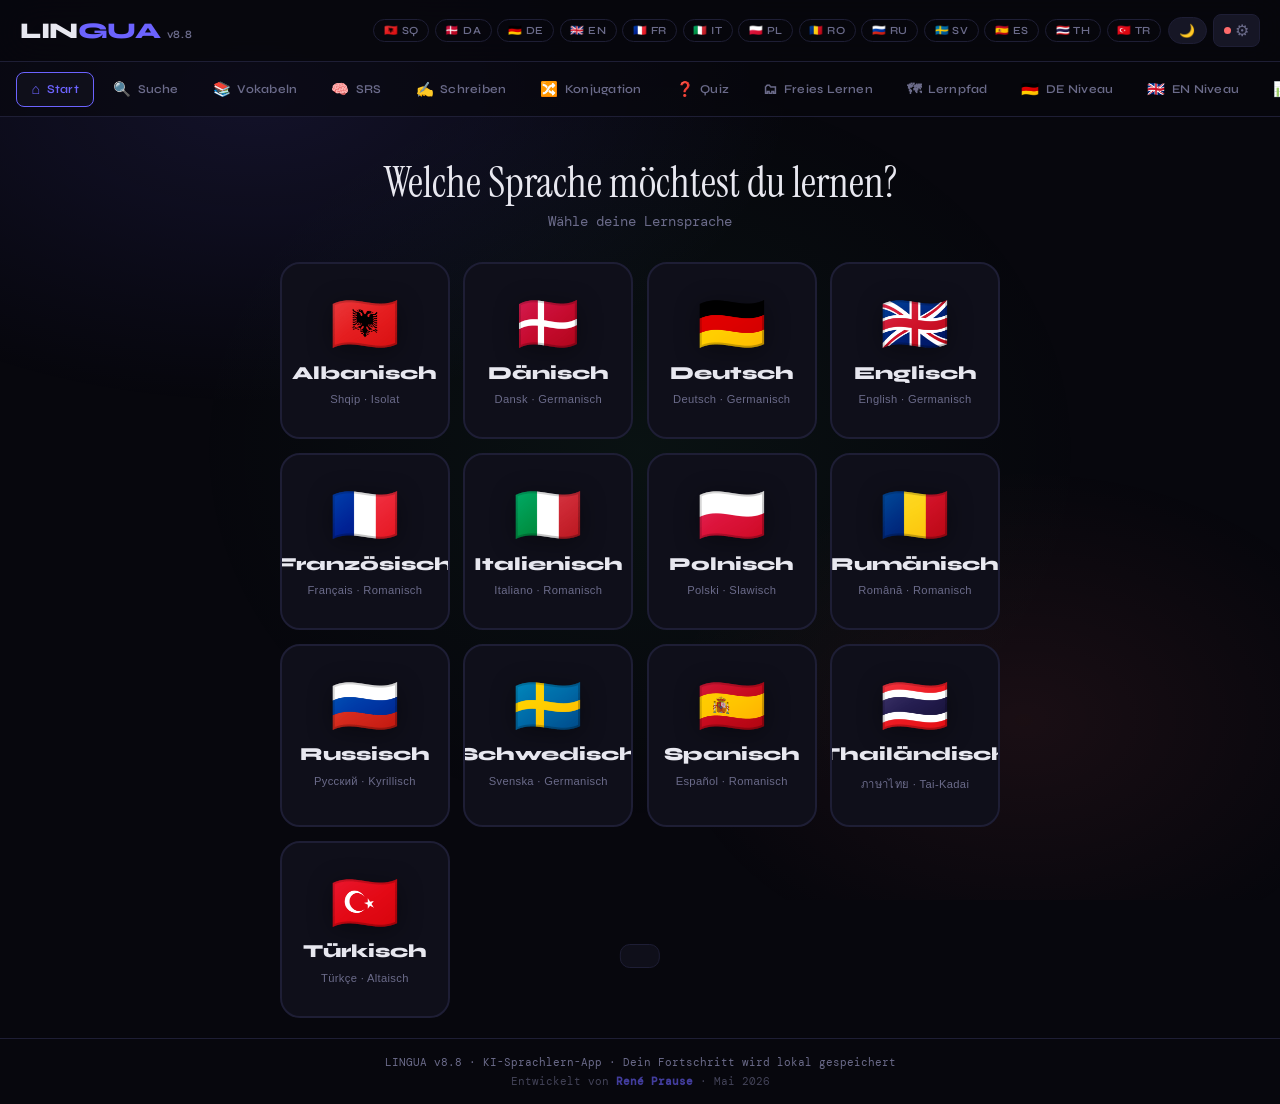
==== commit 69551680: "Add files via upload" ====
--- a/index.html
+++ b/index.html
@@ -7,7 +7,7 @@
 <meta name="theme-color" content="#0a0a0f">
 <meta name="description" id="meta-description" content="LINGUA v5.1 – KI-gestützte Sprachlern-App von René Prause">
 <meta name="author" content="René Prause">
-<title>LINGUA v8.7 · by René Prause</title>
+<title>LINGUA v8.8 · by René Prause</title>
 <link rel="manifest" href="manifest.json">
 <link rel="preconnect" href="https://fonts.googleapis.com">
 <link href="https://fonts.googleapis.com/css2?family=Syne:wght@400;600;700;800&family=DM+Mono:ital,wght@0,300;0,400;1,300&family=Instrument+Serif:ital@0;1&display=swap" rel="stylesheet">
@@ -670,7 +670,7 @@
 <body>
 <div id="app">
   <header>
-    <div class="logo">LIN<span>GUA</span> <span style="font-size:.7rem;font-weight:600;color:var(--muted);letter-spacing:.05em;" id="logo-version">v8.7</span></div>
+    <div class="logo">LIN<span>GUA</span> <span style="font-size:.7rem;font-weight:600;color:var(--muted);letter-spacing:.05em;" id="logo-version">v8.8</span></div>
     <div class="header-right">
       <div class="lang-pills">
         <button class="lang-pill" data-lang="sq">🇦🇱 SQ</button>
@@ -716,6 +716,7 @@
     <button class="nav-btn" data-section="ai"><span class="nav-icon">✦</span> KI-Assistent</button>
     <button class="nav-btn" data-section="gapfill"><span class="nav-icon">🧩</span> Lückentexte</button>
     <button class="nav-btn" data-section="dialogs"><span class="nav-icon">💬</span> Dialoge</button>
+    <button class="nav-btn" data-section="wordorder"><span class="nav-icon">🔀</span> Satzbau</button>
   </nav>
 
   <main>
@@ -1309,6 +1310,35 @@
     </div>
   </div>
 
+
+  <!-- ════════════ SATZBAU-TRAINER ════════════ -->
+  <div class="section" id="wordorder">
+    <div class="section-header"><span style="font-size:1.1rem;">🔀</span><span class="section-title">Satzbau-Trainer</span></div>
+    <p style="font-size:.78rem;color:var(--muted);margin-bottom:.75rem;">Bringe die Wörter in die richtige Reihenfolge.</p>
+    <div style="display:flex;gap:.4rem;margin-bottom:.5rem;">
+      <button class="btn primary" id="wo-lang-de" onclick="setWOLang('de')" style="flex:1;font-size:.78rem;">🌍 Deutsch</button>
+      <button class="btn" id="wo-lang-en" onclick="setWOLang('en')" style="flex:1;font-size:.78rem;">🌐 Englisch</button>
+    </div>
+    <div style="display:flex;gap:.4rem;margin-bottom:.75rem;">
+      <button class="btn primary" id="wo-diff-easy" onclick="setWODiff('easy')" style="flex:1;font-size:.78rem;">🌱 Leicht</button>
+      <button class="btn" id="wo-diff-medium" onclick="setWODiff('medium')" style="flex:1;font-size:.78rem;">📗 Mittel</button>
+      <button class="btn" id="wo-diff-hard" onclick="setWODiff('hard')" style="flex:1;font-size:.78rem;">🔥 Schwer</button>
+    </div>
+    <div class="card" id="wo-card">
+      <div style="display:flex;justify-content:space-between;font-size:.7rem;color:var(--muted);margin-bottom:.75rem;"><span id="wo-progress">Aufgabe 1 / 10</span><span id="wo-score">0 ✓</span></div>
+      <div id="wo-hint" style="font-size:.72rem;color:var(--muted);text-align:center;margin-bottom:.5rem;font-style:italic;"></div>
+      <div id="wo-slots" style="display:flex;flex-wrap:wrap;gap:.4rem;min-height:44px;padding:.5rem;background:var(--surface2);border-radius:10px;margin-bottom:.75rem;align-items:center;justify-content:center;border:2px dashed var(--border);"></div>
+      <div id="wo-words" style="display:flex;flex-wrap:wrap;gap:.4rem;justify-content:center;margin-bottom:.75rem;"></div>
+      <div id="wo-feedback" style="font-size:.85rem;font-weight:600;text-align:center;min-height:1.4em;"></div>
+      <div style="display:flex;gap:.4rem;margin-top:.5rem;">
+        <button class="btn" onclick="woClear()" style="flex:1;font-size:.8rem;">↩ Reset</button>
+        <button class="btn primary" id="wo-check-btn" onclick="woCheck()" style="flex:2;">✓ Prüfen</button>
+      </div>
+      <button class="btn" id="wo-next-btn" onclick="woNext()" style="width:100%;margin-top:.5rem;display:none;">Weiter →</button>
+    </div>
+    <div style="margin-top:.75rem;background:var(--surface2);border-radius:4px;height:6px;overflow:hidden;"><div id="wo-bar" style="height:100%;background:var(--accent3);width:0%;transition:width .4s;border-radius:4px;"></div></div>
+  </div>
+
   </main>
 
 
@@ -1646,7 +1676,7 @@
   </div>
 
   <footer>
-    LINGUA <span id="footer-version">v8.7</span> · KI-Sprachlern-App · <span id="footer-text">Dein Fortschritt wird lokal gespeichert</span>
+    LINGUA <span id="footer-version">v8.8</span> · KI-Sprachlern-App · <span id="footer-text">Dein Fortschritt wird lokal gespeichert</span>
     <span style="display:block;margin-top:.3rem;opacity:.6;">Entwickelt von <strong style="color:var(--accent);">René Prause</strong> · Mai 2026</span>
   </footer>
 </div>
@@ -1814,7 +1844,7 @@
     </div>
 
     <div style="font-size:.7rem;color:var(--muted);text-align:center;line-height:1.6;margin-bottom:.5rem;">
-      LINGUA <span id="settings-version">v8.7</span> · <span id="set-local-note">Alle Daten werden lokal gespeichert</span><br>
+      LINGUA <span id="settings-version">v8.8</span> · <span id="set-local-note">Alle Daten werden lokal gespeichert</span><br>
       <span style="opacity:.7;">Entwickelt von <strong style="color:var(--accent);">René Prause</strong> · Mai 2026</span>
     </div>
 
@@ -2035,6 +2065,24 @@
       {f:"путешествие",t:"Reisen",p:"puteshestviye"},{f:"фотография",t:"Fotografie",p:"fotografiya"},
       {f:"йога",t:"Yoga",p:"yoga"},{f:"велопрогулка",t:"Radfahren",p:"veloprogulka"},
     ],
+    "Beruf & Arbeit": [
+      {f:"работа",t:"Arbeit",p:"rabota"},{f:"офис",t:"Büro",p:"ofis"},{f:"встреча",t:"Besprechung",p:"vstrecha"},{f:"зарплата",t:"Gehalt",p:"zarplata"},{f:"коллега",t:"Kollege",p:"kollega"},{f:"начальник",t:"Vorgesetzte/r",p:"nachalnik"},{f:"проект",t:"Projekt",p:"proyekt"},{f:"клиент",t:"Kunde",p:"klient"},{f:"договор",t:"Vertrag",p:"dogovor"},{f:"повышение",t:"Beförderung",p:"povysheniye"},{f:"собеседование",t:"Vorstellungsgespräch",p:"sobesedovaniye"},{f:"резюме",t:"Lebenslauf",p:"rezyume"},{f:"сверхурочные",t:"Überstunden",p:"sverkhurochnye"},{f:"фриланс",t:"Freiberuf",p:"frilans"},{f:"отпуск",t:"Urlaub",p:"otpusk"},{f:"командировка",t:"Dienstreise",p:"komandirovka"}
+    ],
+    "Природа & Экология": [
+      {f:"лес",t:"Wald",p:"les"},{f:"гора",t:"Berg",p:"gora"},{f:"река",t:"Fluss",p:"reka"},{f:"море",t:"Meer",p:"more"},{f:"пустыня",t:"Wüste",p:"pustynya"},{f:"остров",t:"Insel",p:"ostrov"},{f:"землетрясение",t:"Erdbeben",p:"zemletryaseniye"},{f:"засуха",t:"Dürre",p:"zasukha"},{f:"наводнение",t:"Überschwemmung",p:"navodneniуe"},{f:"загрязнение",t:"Verschmutzung",p:"zagryazneniye"},{f:"переработка",t:"Recycling",p:"pererabotka"},{f:"возобновляемый",t:"erneuerbar",p:"vozobnovlyaemy"},{f:"климат",t:"Klima",p:"klimat"},{f:"заповедник",t:"Naturschutzgebiet",p:"zapovednik"},{f:"экология",t:"Ökologie",p:"ekologiya"},{f:"дикая природа",t:"Tierwelt",p:"dikaya priroda"}
+    ],
+    "Технологии": [
+      {f:"программа",t:"Software",p:"programma"},{f:"пароль",t:"Passwort",p:"parol"},{f:"скачать",t:"herunterladen",p:"skachat"},{f:"загрузить",t:"hochladen",p:"zagruzit"},{f:"алгоритм",t:"Algorithmus",p:"algoritm"},{f:"база данных",t:"Datenbank",p:"baza dannykh"},{f:"сеть",t:"Netzwerk",p:"set"},{f:"стриминг",t:"Streaming",p:"striming"},{f:"блогер",t:"Blogger",p:"bloger"},{f:"вирусный",t:"viral",p:"virusny"},{f:"хэштег",t:"Hashtag",p:"kheshteg"},{f:"шифровать",t:"verschlüsseln",p:"shifrovat"},{f:"резервная копия",t:"Backup",p:"rezervnaya kopiya"},{f:"обновление",t:"Update",p:"obnovleniye"},{f:"конфиденциальность",t:"Datenschutz",p:"konfidentsialnost"},{f:"полоса пропускания",t:"Bandbreite",p:"polosa propuskaniya"}
+    ],
+    "Путешествия": [
+      {f:"паспорт",t:"Reisepass",p:"pasport"},{f:"багаж",t:"Gepäck",p:"bagash"},{f:"посадочный талон",t:"Bordkarte",p:"posadochny talon"},{f:"таможня",t:"Zoll",p:"tamozhnya"},{f:"размещение",t:"Unterkunft",p:"razmeshcheniye"},{f:"достопримечательности",t:"Sehenswürdigkeiten",p:"dostoprimechatelnosti"},{f:"валюта",t:"Währung",p:"valyuta"},{f:"виза",t:"Visum",p:"viza"},{f:"вылет",t:"Abflug",p:"vylet"},{f:"прибытие",t:"Ankunft",p:"pribytiye"},{f:"сувенир",t:"Souvenir",p:"suvenir"},{f:"джетлаг",t:"Jetlag",p:"dzhetlag"},{f:"путеводитель",t:"Reiseführer",p:"putevoditель"},{f:"обменный курс",t:"Wechselkurs",p:"obmennyy kurs"},{f:"турист",t:"Tourist",p:"turist"},{f:"экскурсия",t:"Ausflug",p:"ekskursiya"}
+    ],
+    "Спорт": [
+      {f:"чемпионат",t:"Meisterschaft",p:"chempionat"},{f:"судья",t:"Schiedsrichter",p:"sudya"},{f:"счёт",t:"Punktestand",p:"schyot"},{f:"турнир",t:"Turnier",p:"turnir"},{f:"спортсмен",t:"Sportler",p:"sportssmen"},{f:"тренировка",t:"Training",p:"trenirovka"},{f:"тренажёрный зал",t:"Fitnessstudio",p:"trenazhorny zal"},{f:"марафон",t:"Marathon",p:"marafon"},{f:"поражение",t:"Niederlage",p:"porazheniye"},{f:"победа",t:"Sieg",p:"pobeda"},{f:"стадион",t:"Stadion",p:"stadion"},{f:"тренер",t:"Trainer",p:"trener"},{f:"штрафной",t:"Elfmeter",p:"shtrafnoy"},{f:"болельщик",t:"Fan",p:"bolelshchik"},{f:"разминка",t:"Aufwärmen",p:"raziminka"},{f:"соревнование",t:"Wettkampf",p:"sorevnovaniye"}
+    ],
+    "Чувства": [
+      {f:"привязанность",t:"Zuneigung",p:"privyazannost"},{f:"доверие",t:"Vertrauen",p:"doveriye"},{f:"ревность",t:"Eifersucht",p:"revnost"},{f:"горе",t:"Trauer",p:"gore"},{f:"облегчение",t:"Erleichterung",p:"oblegcheniye"},{f:"уверенность",t:"Selbstvertrauen",p:"uvyerennost"},{f:"одиночество",t:"Einsamkeit",p:"odinochestvo"},{f:"благодарность",t:"Dankbarkeit",p:"blagodarnost"},{f:"эмпатия",t:"Empathie",p:"empatiya"},{f:"прощение",t:"Vergebung",p:"proshcheniye"},{f:"обида",t:"Groll",p:"obida"},{f:"энтузиазм",t:"Begeisterung",p:"entuziazm"},{f:"ностальгия",t:"Nostalgie",p:"nostalgiya"},{f:"восхищение",t:"Bewunderung",p:"voskhishcheniye"},{f:"сожаление",t:"Reue",p:"sozhаleniye"},{f:"зависть",t:"Neid",p:"zavist"}
+    ],
   },
   it: {
     "Grundlagen": [
@@ -2163,6 +2211,24 @@
       {f:"viaggiare",t:"Reisen",p:"vjaddʒare"},{f:"fotografia",t:"Fotografie",p:"fotografija"},
       {f:"cucina",t:"Kochen (Hobby)",p:"kutʃina"},{f:"yoga",t:"Yoga",p:"joga"},
     ],
+    "Lavoro": [
+      {f:"lavoro",t:"Arbeit",p:"laˈvɔro"},{f:"ufficio",t:"Büro",p:"ufˈfitʃo"},{f:"riunione",t:"Besprechung",p:"riuˈnjone"},{f:"stipendio",t:"Gehalt",p:"stipɛndjo"},{f:"collega",t:"Kollege",p:"kolˈleɡa"},{f:"capo",t:"Vorgesetzte/r",p:"ˈkapo"},{f:"progetto",t:"Projekt",p:"proˈdʒɛtto"},{f:"cliente",t:"Kunde",p:"kliˈɛnte"},{f:"contratto",t:"Vertrag",p:"konˈtratto"},{f:"promozione",t:"Beförderung",p:"promoˈtsjone"},{f:"colloquio",t:"Vorstellungsgespräch",p:"kolˈlɔkwjo"},{f:"curriculum",t:"Lebenslauf",p:"kuˈrɪkulum"},{f:"straordinario",t:"Überstunden",p:"straordiˈnarjo"},{f:"freelance",t:"Freiberuf",p:"ˈfriːlɑːns"},{f:"ferie",t:"Urlaub",p:"ˈfɛrje"},{f:"azienda",t:"Unternehmen",p:"atˈtsjɛnda"}
+    ],
+    "Salute": [
+      {f:"mal di testa",t:"Kopfschmerzen",p:"mal di ˈtɛsta"},{f:"febbre",t:"Fieber",p:"ˈfɛbbre"},{f:"tosse",t:"Husten",p:"ˈtɔsse"},{f:"ricetta",t:"Rezept",p:"riˈtʃɛtta"},{f:"operazione",t:"Operation",p:"operatˈsjone"},{f:"appuntamento",t:"Termin",p:"appuntaˈmento"},{f:"sintomo",t:"Symptom",p:"ˈsintomo"},{f:"allergia",t:"Allergie",p:"allerˈdʒia"},{f:"guarigione",t:"Genesung",p:"gwariˈdʒone"},{f:"dieta",t:"Ernährung",p:"ˈdjɛta"},{f:"vaccino",t:"Impfstoff",p:"vatˈtʃino"},{f:"assicurazione",t:"Versicherung",p:"assikuratˈsjone"},{f:"farmacia",t:"Apotheke",p:"farˈmatʃa"},{f:"pressione",t:"Blutdruck",p:"presˈsjone"},{f:"dentista",t:"Zahnarzt",p:"denˈtista"},{f:"esercizio",t:"Sport",p:"ezerˈtʃitsjo"}
+    ],
+    "Natura": [
+      {f:"foresta",t:"Wald",p:"foˈrɛsta"},{f:"montagna",t:"Berg",p:"monˈtaɲa"},{f:"fiume",t:"Fluss",p:"ˈfjume"},{f:"oceano",t:"Ozean",p:"otʃˈeano"},{f:"deserto",t:"Wüste",p:"deˈzɛrto"},{f:"isola",t:"Insel",p:"ˈizola"},{f:"terremoto",t:"Erdbeben",p:"terreˈmɔto"},{f:"siccità",t:"Dürre",p:"sitʃˈita"},{f:"alluvione",t:"Überschwemmung",p:"alluˈvjone"},{f:"inquinamento",t:"Verschmutzung",p:"inkwinaˈmento"},{f:"riciclaggio",t:"Recycling",p:"ritʃiˈkladʒo"},{f:"rinnovabile",t:"erneuerbar",p:"rinnoˈvabile"},{f:"clima",t:"Klima",p:"ˈklima"},{f:"riserva naturale",t:"Naturschutzgebiet",p:"riˈzɛrva natuˈrale"},{f:"ecologia",t:"Ökologie",p:"ekoloˈdʒia"},{f:"fauna selvatica",t:"Tierwelt",p:"ˈfauna selˈvatika"}
+    ],
+    "Tecnologia": [
+      {f:"software",t:"Software",p:"ˈsoftware"},{f:"password",t:"Passwort",p:"ˈpassword"},{f:"scaricare",t:"herunterladen",p:"skariˈkare"},{f:"caricare",t:"hochladen",p:"kariˈkare"},{f:"algoritmo",t:"Algorithmus",p:"algorˈitmo"},{f:"database",t:"Datenbank",p:"ˈdatabase"},{f:"rete",t:"Netzwerk",p:"ˈrɛte"},{f:"streaming",t:"Streaming",p:"ˈstriːmɪŋ"},{f:"influencer",t:"Influencer",p:"ˈɪnfluensər"},{f:"virale",t:"viral",p:"viˈrale"},{f:"hashtag",t:"Hashtag",p:"ˈhæʃtæg"},{f:"criptare",t:"verschlüsseln",p:"kripˈtare"},{f:"backup",t:"Datensicherung",p:"ˈbækʌp"},{f:"aggiornamento",t:"Update",p:"addʒornaˈmento"},{f:"privacy",t:"Datenschutz",p:"ˈprɪvəsi"},{f:"banda larga",t:"Breitband",p:"ˈbanda ˈlarga"}
+    ],
+    "Viaggi": [
+      {f:"passaporto",t:"Reisepass",p:"passaˈpɔrto"},{f:"bagaglio",t:"Gepäck",p:"baˈɡaʎo"},{f:"carta d imbarco",t:"Bordkarte",p:"ˈkarta dimˈbarko"},{f:"dogana",t:"Zoll",p:"doˈɡana"},{f:"alloggio",t:"Unterkunft",p:"alˈlɔddʒo"},{f:"turismo",t:"Tourismus",p:"tuˈrismo"},{f:"valuta",t:"Währung",p:"vaˈluta"},{f:"visto",t:"Visum",p:"ˈvisto"},{f:"partenza",t:"Abflug",p:"parˈtɛntsa"},{f:"arrivo",t:"Ankunft",p:"arˈrivo"},{f:"souvenir",t:"Souvenir",p:"suveˈniːr"},{f:"jet lag",t:"Jetlag",p:"dʒɛt ˈlæɡ"},{f:"zaino in spalla",t:"Rucksacktourist",p:"ˈdzaino in ˈspalla"},{f:"guida turistica",t:"Reiseführer",p:"ˈɡwida tuˈristika"},{f:"tasso di cambio",t:"Wechselkurs",p:"ˈtasso di ˈkambjo"},{f:"trappola turistica",t:"Touristenfalle",p:"ˈtrappola tuˈristika"}
+    ],
+    "Sentimenti": [
+      {f:"affetto",t:"Zuneigung",p:"afˈfɛtto"},{f:"fiducia",t:"Vertrauen",p:"fiˈdutʃa"},{f:"gelosia",t:"Eifersucht",p:"dʒeloˈzia"},{f:"dolore",t:"Trauer",p:"doˈlore"},{f:"sollievo",t:"Erleichterung",p:"solˈljɛvo"},{f:"solitudine",t:"Einsamkeit",p:"soliˈtudine"},{f:"gratitudine",t:"Dankbarkeit",p:"gratiˈtudine"},{f:"empatia",t:"Empathie",p:"emˈpatia"},{f:"perdono",t:"Vergebung",p:"perˈdono"},{f:"risentimento",t:"Groll",p:"rizentiˈmento"},{f:"entusiasmo",t:"Begeisterung",p:"entuˈziazmo"},{f:"nostalgia",t:"Nostalgie",p:"nostalˈdʒia"},{f:"ammirazione",t:"Bewunderung",p:"ammiraˈtsjone"},{f:"attaccamento",t:"Bindung",p:"attakkaˈmento"},{f:"rimpianto",t:"Reue",p:"rimˈpjanto"},{f:"invidia",t:"Neid",p:"inˈvɪdia"}
+    ],
   },
   es: {
     "Grundlagen": [
@@ -2294,6 +2360,24 @@
       {f:"viajar",t:"Reisen",p:"bjaxar"},{f:"fotografía",t:"Fotografie",p:"fotografja"},
       {f:"cocinar",t:"Kochen",p:"koθinar"},{f:"yoga",t:"Yoga",p:"joɣa"},
     ],
+    "Trabajo": [
+      {f:"trabajo",t:"Arbeit",p:"traˈβaxo"},{f:"oficina",t:"Büro",p:"ofiˈθina"},{f:"reunión",t:"Besprechung",p:"reunˈjon"},{f:"salario",t:"Gehalt",p:"saˈlaɾjo"},{f:"colega",t:"Kollege",p:"koˈleɣa"},{f:"jefe",t:"Vorgesetzte/r",p:"ˈxefe"},{f:"proyecto",t:"Projekt",p:"pɾoˈjekto"},{f:"cliente",t:"Kunde",p:"kliˈente"},{f:"contrato",t:"Vertrag",p:"konˈtɾato"},{f:"ascenso",t:"Beförderung",p:"asˈθenso"},{f:"entrevista",t:"Vorstellungsgespräch",p:"entɾeˈβista"},{f:"currículum",t:"Lebenslauf",p:"kuˈɾikulum"},{f:"horas extra",t:"Überstunden",p:"ˈoɾas ˈekstɾa"},{f:"freelance",t:"Freiberuf",p:"ˈfɾilans"},{f:"vacaciones",t:"Urlaub",p:"bakaˈθjones"},{f:"empresa",t:"Unternehmen",p:"emˈpɾesa"}
+    ],
+    "Salud": [
+      {f:"dolor de cabeza",t:"Kopfschmerzen",p:"doˈloɾ ðe kaˈβeθa"},{f:"fiebre",t:"Fieber",p:"ˈfjeβɾe"},{f:"tos",t:"Husten",p:"tos"},{f:"receta",t:"Rezept",p:"ɾeˈθeta"},{f:"operación",t:"Operation",p:"opeɾaˈθjon"},{f:"cita",t:"Termin",p:"ˈθita"},{f:"síntoma",t:"Symptom",p:"ˈsintoma"},{f:"alergia",t:"Allergie",p:"aleɾˈxia"},{f:"recuperación",t:"Genesung",p:"ɾekupeɾaˈθjon"},{f:"dieta",t:"Ernährung",p:"ˈdjeta"},{f:"vacuna",t:"Impfstoff",p:"baˈkuna"},{f:"seguro médico",t:"Krankenversicherung",p:"seˈɣuɾo ˈmeðiko"},{f:"farmacia",t:"Apotheke",p:"faɾˈmaθja"},{f:"presión arterial",t:"Blutdruck",p:"pɾeˈsjon aɾteˈɾjal"},{f:"dentista",t:"Zahnarzt",p:"denˈtista"},{f:"ejercicio",t:"Sport",p:"exeɾˈθiθjo"}
+    ],
+    "Naturaleza": [
+      {f:"bosque",t:"Wald",p:"ˈboske"},{f:"montaña",t:"Berg",p:"monˈtaɲa"},{f:"río",t:"Fluss",p:"ˈrio"},{f:"océano",t:"Ozean",p:"oˈθeano"},{f:"desierto",t:"Wüste",p:"deˈsjeɾto"},{f:"isla",t:"Insel",p:"ˈizla"},{f:"terremoto",t:"Erdbeben",p:"teˈmoto"},{f:"sequía",t:"Dürre",p:"seˈkia"},{f:"inundación",t:"Überschwemmung",p:"inundaˈθjon"},{f:"contaminación",t:"Verschmutzung",p:"kontaminaˈθjon"},{f:"reciclaje",t:"Recycling",p:"ɾeθiˈklaxe"},{f:"renovable",t:"erneuerbar",p:"ɾenoˈβaβle"},{f:"clima",t:"Klima",p:"ˈklima"},{f:"reserva natural",t:"Naturschutzgebiet",p:"ɾeˈseɾβa natuˈɾal"},{f:"ecología",t:"Ökologie",p:"ekoloˈxia"},{f:"fauna silvestre",t:"Tierwelt",p:"ˈfawna silˈβestɾe"}
+    ],
+    "Tecnología": [
+      {f:"software",t:"Software",p:"ˈsoftweɾ"},{f:"contraseña",t:"Passwort",p:"kontɾaˈseɲa"},{f:"descargar",t:"herunterladen",p:"deskaɾˈɣaɾ"},{f:"subir",t:"hochladen",p:"suˈβiɾ"},{f:"algoritmo",t:"Algorithmus",p:"alɣoˈɾitmo"},{f:"base de datos",t:"Datenbank",p:"ˈbase ðe ˈdatos"},{f:"red",t:"Netzwerk",p:"red"},{f:"streaming",t:"Streaming",p:"ˈstɾiming"},{f:"influencer",t:"Influencer",p:"influˈenθeɾ"},{f:"viral",t:"viral",p:"biˈɾal"},{f:"hashtag",t:"Hashtag",p:"ˈxastak"},{f:"cifrar",t:"verschlüsseln",p:"θiˈfɾaɾ"},{f:"copia de seguridad",t:"Backup",p:"ˈkopja ðe seɣuɾiˈðað"},{f:"actualización",t:"Update",p:"aktualiˈθaθjon"},{f:"privacidad",t:"Datenschutz",p:"pɾiβaθiˈðað"},{f:"ancho de banda",t:"Bandbreite",p:"ˈantʃo ðe ˈbanda"}
+    ],
+    "Viajes": [
+      {f:"pasaporte",t:"Reisepass",p:"pasaˈpoɾte"},{f:"equipaje",t:"Gepäck",p:"ekiˈpaxe"},{f:"tarjeta de embarque",t:"Bordkarte",p:"taɾˈxeta ðe emˈbaɾke"},{f:"aduana",t:"Zoll",p:"aˈðwana"},{f:"alojamiento",t:"Unterkunft",p:"aloxaˈmjento"},{f:"turismo",t:"Tourismus",p:"tuˈɾismo"},{f:"moneda",t:"Währung",p:"moˈneða"},{f:"visado",t:"Visum",p:"biˈsaðo"},{f:"salida",t:"Abflug",p:"saˈliða"},{f:"llegada",t:"Ankunft",p:"ʎeˈɣaða"},{f:"recuerdo",t:"Souvenir",p:"ɾeˈkweɾðo"},{f:"jet lag",t:"Jetlag",p:"ˈxet laɣ"},{f:"mochilero",t:"Rucksacktourist",p:"motʃiˈleɾo"},{f:"guía turístico",t:"Reiseführer",p:"ˈɣia tuˈɾistiko"},{f:"tipo de cambio",t:"Wechselkurs",p:"ˈtipo ðe ˈkambjo"},{f:"trampa turística",t:"Touristenfalle",p:"ˈtɾampa tuˈɾistika"}
+    ],
+    "Sentimientos": [
+      {f:"cariño",t:"Zuneigung",p:"kaˈɾiɲo"},{f:"confianza",t:"Vertrauen",p:"konˈfjansa"},{f:"celos",t:"Eifersucht",p:"ˈθelos"},{f:"pena",t:"Trauer",p:"ˈpena"},{f:"alivio",t:"Erleichterung",p:"aˈliβjo"},{f:"soledad",t:"Einsamkeit",p:"soleˈðað"},{f:"gratitud",t:"Dankbarkeit",p:"ɣɾatiˈtuð"},{f:"empatía",t:"Empathie",p:"empaˈtia"},{f:"perdón",t:"Vergebung",p:"peɾˈðon"},{f:"rencor",t:"Groll",p:"ɾenˈkoɾ"},{f:"entusiasmo",t:"Begeisterung",p:"entuˈsjasmo"},{f:"nostalgia",t:"Nostalgie",p:"nosˈtalxja"},{f:"admiración",t:"Bewunderung",p:"aðmiɾaˈθjon"},{f:"apego",t:"Bindung",p:"aˈpeɣo"},{f:"arrepentimiento",t:"Reue",p:"arepentiˈmjento"},{f:"envidia",t:"Neid",p:"emˈbiðja"}
+    ],
   },
   en: {
     "Grundlagen": [
@@ -2451,6 +2535,30 @@
       {f:"travelling",t:"Reisen",p:"ˈtrævəlɪŋ"},{f:"photography",t:"Fotografie",p:"fəˈtɒɡrəfi"},
       {f:"cooking",t:"Kochen",p:"ˈkʊkɪŋ"},{f:"yoga",t:"Yoga",p:"ˈjoʊɡə"},
       {f:"cycling",t:"Radfahren",p:"ˈsaɪklɪŋ"},{f:"hiking",t:"Wandern",p:"ˈhaɪkɪŋ"},
+    ],
+    "Beruf & Arbeit": [
+      {f:"job",t:"Stelle",p:"dʒɒb"},{f:"office",t:"Büro",p:"ˈɒfɪs"},{f:"meeting",t:"Besprechung",p:"ˈmiːtɪŋ"},{f:"deadline",t:"Frist",p:"ˈdɛdlaɪn"},{f:"salary",t:"Gehalt",p:"ˈsæləri"},{f:"colleague",t:"Kollege",p:"ˈkɒliːg"},{f:"manager",t:"Vorgesetzte/r",p:"ˈmænɪdʒər"},{f:"report",t:"Bericht",p:"rɪˈpɔːt"},{f:"project",t:"Projekt",p:"ˈprɒdʒɛkt"},{f:"client",t:"Kunde",p:"ˈklaɪənt"},{f:"contract",t:"Vertrag",p:"ˈkɒntrækt"},{f:"promotion",t:"Beförderung",p:"prəˈməʊʃən"},{f:"interview",t:"Vorstellungsgespräch",p:"ˈɪntəvjuː"},{f:"CV",t:"Lebenslauf",p:"siːˈviː"},{f:"freelance",t:"freiberuflich",p:"ˈfriːlɑːns"},{f:"overtime",t:"Überstunden",p:"ˈəʊvətaɪm"}
+    ],
+    "Gesundheit": [
+      {f:"headache",t:"Kopfschmerzen",p:"ˈhɛdeɪk"},{f:"fever",t:"Fieber",p:"ˈfiːvər"},{f:"cough",t:"Husten",p:"kɒf"},{f:"prescription",t:"Rezept",p:"prɪˈskrɪpʃən"},{f:"surgery",t:"Operation",p:"ˈsɜːdʒəri"},{f:"appointment",t:"Termin",p:"əˈpɔɪntmənt"},{f:"symptom",t:"Symptom",p:"ˈsɪmptəm"},{f:"allergy",t:"Allergie",p:"ˈælərdʒi"},{f:"recovery",t:"Genesung",p:"rɪˈkʌvəri"},{f:"diet",t:"Ernährung",p:"ˈdaɪət"},{f:"vaccine",t:"Impfstoff",p:"ˈvæksiːn"},{f:"insurance",t:"Versicherung",p:"ɪnˈʃʊərəns"},{f:"pharmacy",t:"Apotheke",p:"ˈfɑːməsi"},{f:"blood pressure",t:"Blutdruck",p:"blʌd ˈprɛʃər"},{f:"dentist",t:"Zahnarzt",p:"ˈdɛntɪst"},{f:"exercise",t:"Sport",p:"ˈɛksəsaɪz"}
+    ],
+    "Natur & Umwelt": [
+      {f:"forest",t:"Wald",p:"ˈfɒrɪst"},{f:"mountain",t:"Berg",p:"ˈmaʊntən"},{f:"river",t:"Fluss",p:"ˈrɪvər"},{f:"ocean",t:"Ozean",p:"ˈəʊʃən"},{f:"desert",t:"Wüste",p:"ˈdɛzət"},{f:"island",t:"Insel",p:"ˈaɪlənd"},{f:"earthquake",t:"Erdbeben",p:"ˈɜːθkweɪk"},{f:"drought",t:"Dürre",p:"draʊt"},{f:"flood",t:"Überschwemmung",p:"flʌd"},{f:"wildlife",t:"Tierwelt",p:"ˈwaɪldlaɪf"},{f:"endangered",t:"gefährdet",p:"ɪnˈdeɪndʒərd"},{f:"recycle",t:"recyceln",p:"riːˈsaɪkəl"},{f:"pollution",t:"Verschmutzung",p:"pəˈluːʃən"},{f:"renewable",t:"erneuerbar",p:"rɪˈnjuːəbəl"},{f:"conservation",t:"Naturschutz",p:"ˌkɒnsəˈveɪʃən"},{f:"climate",t:"Klima",p:"ˈklaɪmɪt"}
+    ],
+    "Technologie": [
+      {f:"software",t:"Software",p:"ˈsɒftweər"},{f:"password",t:"Passwort",p:"ˈpɑːswɜːd"},{f:"download",t:"herunterladen",p:"ˈdaʊnləʊd"},{f:"upload",t:"hochladen",p:"ˈʌpləʊd"},{f:"algorithm",t:"Algorithmus",p:"ˈælgərɪðəm"},{f:"database",t:"Datenbank",p:"ˈdeɪtəbeɪs"},{f:"network",t:"Netzwerk",p:"ˈnɛtwɜːk"},{f:"streaming",t:"Streaming",p:"ˈstriːmɪŋ"},{f:"influencer",t:"Influencer",p:"ˈɪnfluənsər"},{f:"viral",t:"viral",p:"ˈvaɪrəl"},{f:"hashtag",t:"Hashtag",p:"ˈhæʃtæg"},{f:"encrypt",t:"verschlüsseln",p:"ɪnˈkrɪpt"},{f:"backup",t:"Datensicherung",p:"ˈbækʌp"},{f:"update",t:"Aktualisierung",p:"ˈʌpdeɪt"},{f:"privacy",t:"Datenschutz",p:"ˈprɪvəsi"},{f:"bandwidth",t:"Bandbreite",p:"ˈbændwɪdθ"}
+    ],
+    "Reisen": [
+      {f:"passport",t:"Reisepass",p:"ˈpɑːspɔːt"},{f:"luggage",t:"Gepäck",p:"ˈlʌgɪdʒ"},{f:"boarding pass",t:"Bordkarte",p:"ˈbɔːdɪŋ pɑːs"},{f:"customs",t:"Zoll",p:"ˈkʌstəmz"},{f:"accommodation",t:"Unterkunft",p:"əˌkɒməˈdeɪʃən"},{f:"sightseeing",t:"Besichtigung",p:"ˈsaɪtsiːɪŋ"},{f:"currency",t:"Währung",p:"ˈkʌrənsi"},{f:"visa",t:"Visum",p:"ˈviːzə"},{f:"departure",t:"Abflug",p:"dɪˈpɑːtʃər"},{f:"arrival",t:"Ankunft",p:"əˈraɪvəl"},{f:"souvenir",t:"Souvenir",p:"ˌsuːvəˈnɪər"},{f:"jet lag",t:"Jetlag",p:"dʒɛt læg"},{f:"backpacker",t:"Rucksacktourist",p:"ˈbækpækər"},{f:"guidebook",t:"Reiseführer",p:"ˈgaɪdbʊk"},{f:"exchange rate",t:"Wechselkurs",p:"ɪksˈtʃeɪndʒ reɪt"},{f:"tourist trap",t:"Touristenfalle",p:"ˈtʊərɪst træp"}
+    ],
+    "Sport": [
+      {f:"championship",t:"Meisterschaft",p:"ˈtʃæmpiənʃɪp"},{f:"referee",t:"Schiedsrichter",p:"ˌrɛfəˈriː"},{f:"score",t:"Punktestand",p:"skɔːr"},{f:"tournament",t:"Turnier",p:"ˈtʊənəmənt"},{f:"athlete",t:"Athlet",p:"ˈæθliːt"},{f:"training",t:"Training",p:"ˈtreɪnɪŋ"},{f:"gym",t:"Fitnessstudio",p:"dʒɪm"},{f:"marathon",t:"Marathon",p:"ˈmærəθɒn"},{f:"defeat",t:"Niederlage",p:"dɪˈfiːt"},{f:"victory",t:"Sieg",p:"ˈvɪktəri"},{f:"stadium",t:"Stadion",p:"ˈsteɪdiəm"},{f:"coach",t:"Trainer",p:"kəʊtʃ"},{f:"penalty",t:"Elfmeter",p:"ˈpɛnəlti"},{f:"substitute",t:"Ersatzspieler",p:"ˈsʌbstɪtjuːt"},{f:"warm-up",t:"Aufwärmen",p:"wɔːm ʌp"},{f:"fan",t:"Fan",p:"fæn"}
+    ],
+    "Gefühle": [
+      {f:"affection",t:"Zuneigung",p:"əˈfɛkʃən"},{f:"trust",t:"Vertrauen",p:"trʌst"},{f:"jealousy",t:"Eifersucht",p:"ˈdʒɛləsi"},{f:"grief",t:"Trauer",p:"griːf"},{f:"relief",t:"Erleichterung",p:"rɪˈliːf"},{f:"confidence",t:"Selbstvertrauen",p:"ˈkɒnfɪdəns"},{f:"loneliness",t:"Einsamkeit",p:"ˈləʊnlɪnɪs"},{f:"gratitude",t:"Dankbarkeit",p:"ˈgrætɪtjuːd"},{f:"empathy",t:"Empathie",p:"ˈɛmpəθi"},{f:"forgiveness",t:"Vergebung",p:"fəˈgɪvnɪs"},{f:"resentment",t:"Groll",p:"rɪˈzɛntmənt"},{f:"enthusiasm",t:"Begeisterung",p:"ɪnˈθjuːziæzəm"},{f:"nostalgia",t:"Nostalgie",p:"nɒˈstældʒə"},{f:"admiration",t:"Bewunderung",p:"ˌædmɪˈreɪʃən"},{f:"attachment",t:"Bindung",p:"əˈtætʃmənt"},{f:"regret",t:"Reue",p:"rɪˈgrɛt"}
+    ],
+    "Stadtleben": [
+      {f:"neighbourhood",t:"Nachbarschaft",p:"ˈneɪbəhʊd"},{f:"rush hour",t:"Stoßzeit",p:"rʌʃ ˈaʊər"},{f:"commute",t:"Pendeln",p:"kəˈmjuːt"},{f:"rent",t:"Miete",p:"rɛnt"},{f:"landlord",t:"Vermieter",p:"ˈlændlɔːd"},{f:"utilities",t:"Nebenkosten",p:"juːˈtɪlɪtɪz"},{f:"grocery",t:"Lebensmittel",p:"ˈgrəʊsəri"},{f:"queue",t:"Warteschlange",p:"kjuː"},{f:"pedestrian",t:"Fußgänger",p:"pɪˈdɛstriən"},{f:"suburb",t:"Vorort",p:"ˈsʌbɜːb"},{f:"traffic jam",t:"Stau",p:"ˈtræfɪk dʒæm"},{f:"charity",t:"Hilfsorganisation",p:"ˈtʃærɪti"},{f:"volunteer",t:"Ehrenamtliche",p:"ˌvɒlənˈtɪər"},{f:"council",t:"Gemeinderat",p:"ˈkaʊnsəl"},{f:"bin",t:"Mülltonne",p:"bɪn"},{f:"pavement",t:"Bürgersteig",p:"ˈpeɪvmənt"}
     ],
   },
   tr: {
@@ -13841,8 +13949,8 @@
 // BUILD_VERSION = die Version die für diesen BUILD gilt.
 // Bei jedem Deployment: BUILD +1, BUILD_VERSION +0.1
 // ============================================================
-var BUILD = 87;
-var BUILD_VERSION = '8.7'; // ← Beide Zeilen bei jedem Deploy anpassen (+1 / +0.1)
+var BUILD = 88;
+var BUILD_VERSION = '8.8'; // ← Beide Zeilen bei jedem Deploy anpassen (+1 / +0.1)
 
 // Version aus localStorage laden oder auf BUILD_VERSION setzen
 (function() {
@@ -13948,6 +14056,17 @@
 // Bei jedem Deploy: neuen Eintrag mit aktuellem BUILD hinzufügen
 // ============================================================
 var CHANGELOG = {
+  88: {
+    emoji: '🚀',
+    title: 'v8.8 – Satzbau, Aussprache & Vokabular',
+    items: [
+      '🔀 Satzbau-Trainer DE+EN: 3 Schwierigkeiten, Wörter per Tipp anordnen',
+      '🎤 Aussprache-Score mit Levenshtein-Visualisierung',
+      '📚 EN+128, RU+96, ES+96, IT+96 Vokabeln',
+      '🔗 DeepL Cloudflare Worker aktiv',
+    ]
+  },
+
   86: {
     emoji: '🚀',
     title: 'v8.6 – Lückentexte, Dialoge & Fixes',
@@ -14557,6 +14676,7 @@
 // DEEPL ÜBERSETZUNGSSYSTEM
 // ============================================================
 var DEEPL_DEFAULT_KEY = 'e5b8f6d1-e5ca-4481-a83f-a1762fe3f6d9:fx';
+var DEEPL_WORKER_URL = 'https://lingua.rene-prause.workers.dev';
 var DEEPL_API_URL = 'https://api-free.deepl.com/v2/translate';
 // Mehrere CORS-Proxies als Fallback
 var DEEPL_PROXIES = [
@@ -15180,6 +15300,81 @@
 // ════════════════════════════════════════════════════════
 // 📋  CHANGELOG — alle Einträge rückwirkend
 // ════════════════════════════════════════════════════════
+
+// ════════ SATZBAU-TRAINER JS ════════
+var WO_DATA = {
+  de: {
+    easy: [
+      {words:['Ich','heiße','Anna','.'],hint:'Wie heißt du?',solution:'Ich heiße Anna .'},
+      {words:['Das','Wetter','ist','schön','.'],hint:'Wie ist das Wetter?',solution:'Das Wetter ist schön .'},
+      {words:['Ich','trinke','Kaffee','.'],hint:'Was trinkst du?',solution:'Ich trinke Kaffee .'},
+      {words:['Er','kommt','aus','Berlin','.'],hint:'Woher kommt er?',solution:'Er kommt aus Berlin .'},
+      {words:['Wir','gehen','ins','Kino','.'],hint:'Was macht ihr?',solution:'Wir gehen ins Kino .'},
+      {words:['Sie','hat','einen','Hund','.'],hint:'Was hat sie?',solution:'Sie hat einen Hund .'},
+      {words:['Das','Buch','ist','interessant','.'],hint:'Wie ist das Buch?',solution:'Das Buch ist interessant .'},
+      {words:['Ich','lerne','Deutsch','.'],hint:'Was lernst du?',solution:'Ich lerne Deutsch .'},
+      {words:['Der','Zug','fährt','um','acht','Uhr','.'],hint:'Wann fährt der Zug?',solution:'Der Zug fährt um acht Uhr .'},
+      {words:['Heute','ist','Montag','.'],hint:'Welcher Tag ist heute?',solution:'Heute ist Montag .'},
+    ],
+    medium: [
+      {words:['Obwohl','es','regnet',',','gehen','wir','spazieren','.'],hint:'Konzessivsatz',solution:'Obwohl es regnet , gehen wir spazieren .'},
+      {words:['Ich','habe','gestern','ein','Buch','gelesen','.'],hint:'Perfekt',solution:'Ich habe gestern ein Buch gelesen .'},
+      {words:['Weil','sie','krank','ist',',','bleibt','sie','zu','Hause','.'],hint:'Kausalsatz',solution:'Weil sie krank ist , bleibt sie zu Hause .'},
+      {words:['Morgen','werde','ich','früh','aufstehen','.'],hint:'Futur I',solution:'Morgen werde ich früh aufstehen .'},
+      {words:['Er','hat','sich','für','die','Stelle','beworben','.'],hint:'Reflexivverb',solution:'Er hat sich für die Stelle beworben .'},
+      {words:['Das','Paket','wurde','gestern','geliefert','.'],hint:'Passiv Perfekt',solution:'Das Paket wurde gestern geliefert .'},
+      {words:['Wenn','du','Zeit','hast',',','ruf','mich','an','.'],hint:'Konditionalsatz',solution:'Wenn du Zeit hast , ruf mich an .'},
+      {words:['Ich','würde','gern','mehr','reisen',',','wenn','ich','Zeit','hätte','.'],hint:'Konjunktiv II',solution:'Ich würde gern mehr reisen , wenn ich Zeit hätte .'},
+    ],
+    hard: [
+      {words:['Wenngleich','die','Beweise','fehlen',',','bleibt','die','Theorie','plausibel','.'],hint:'C1 Konzessivsatz',solution:'Wenngleich die Beweise fehlen , bleibt die Theorie plausibel .'},
+      {words:['Hätte','er','rechtzeitig','gewarnt',',','wäre','das','Unglück','verhindert','worden','.'],hint:'Irrealis der Vergangenheit',solution:'Hätte er rechtzeitig gewarnt , wäre das Unglück verhindert worden .'},
+      {words:['Es','wird','behauptet',',','dass','die','Maßnahmen','wirksam','seien','.'],hint:'Konjunktiv I — indirekte Rede',solution:'Es wird behauptet , dass die Maßnahmen wirksam seien .'},
+      {words:['Die','Schlussfolgerung',',','die','sich','aus','den','Daten','ergibt',',','ist','eindeutig','.'],hint:'Erweiterter Relativsatz',solution:'Die Schlussfolgerung , die sich aus den Daten ergibt , ist eindeutig .'},
+      {words:['Ohne','dass','er','es','bemerkte',',','hatte','sich','die','Situation','verändert','.'],hint:'Ohne-dass-Satz',solution:'Ohne dass er es bemerkte , hatte sich die Situation verändert .'},
+    ],
+  },
+  en: {
+    easy: [
+      {words:['She','goes','to','school','every','day','.'],hint:'Present Simple',solution:'She goes to school every day .'},
+      {words:['I','am','learning','English','.'],hint:'Present Continuous',solution:'I am learning English .'},
+      {words:['He','has','a','dog','.'],hint:'Have got',solution:'He has a dog .'},
+      {words:['We','went','to','the','cinema','yesterday','.'],hint:'Past Simple',solution:'We went to the cinema yesterday .'},
+      {words:['The','book','is','very','interesting','.'],hint:'Adjective',solution:'The book is very interesting .'},
+      {words:['She','can','speak','three','languages','.'],hint:'Modal verb',solution:'She can speak three languages .'},
+      {words:['I','have','never','been','to','Japan','.'],hint:'Present Perfect',solution:'I have never been to Japan .'},
+      {words:['It','is','raining','outside','.'],hint:'Weather + -ing',solution:'It is raining outside .'},
+    ],
+    medium: [
+      {words:['Although','it','was','raining',',','we','went','for','a','walk','.'],hint:'Concession',solution:'Although it was raining , we went for a walk .'},
+      {words:['By','the','time','she','arrived',',','he','had','already','left','.'],hint:'Past Perfect',solution:'By the time she arrived , he had already left .'},
+      {words:['The','report','must','be','submitted','by','Friday','.'],hint:'Passive + modal',solution:'The report must be submitted by Friday .'},
+      {words:['If','we','recycle','more',',','we','will','reduce','waste','.'],hint:'First Conditional',solution:'If we recycle more , we will reduce waste .'},
+      {words:['She','said','that','she','would','finish','the','project','by','noon','.'],hint:'Reported speech',solution:'She said that she would finish the project by noon .'},
+    ],
+    hard: [
+      {words:['Rarely','has','such','a','convincing','argument','been','made','.'],hint:'Inversion',solution:'Rarely has such a convincing argument been made .'},
+      {words:['It','is','the','context','that','determines','the','meaning','of','a','word','.'],hint:'Cleft sentence',solution:'It is the context that determines the meaning of a word .'},
+      {words:['It','is','essential','that','the','matter','be','reviewed','immediately','.'],hint:'Subjunctive',solution:'It is essential that the matter be reviewed immediately .'},
+    ],
+  }
+};
+var woState = {lang:'de',diff:'easy',queue:[],idx:0,score:0,slots:[],remaining:[]};
+function setWOLang(l){woState.lang=l;['de','en'].forEach(function(x){var b=document.getElementById('wo-lang-'+x);if(b)b.className='btn'+(x===l?' primary':'');});initWordOrder();}
+function setWODiff(d){woState.diff=d;['easy','medium','hard'].forEach(function(x){var b=document.getElementById('wo-diff-'+x);if(b)b.className='btn'+(x===d?' primary':'');});initWordOrder();}
+function initWordOrder(){var data=((WO_DATA[woState.lang]||{})[woState.diff]||[]).slice().sort(function(){return Math.random()-.5;});woState.queue=data;woState.idx=0;woState.score=0;renderWO();}
+function renderWO(){var q=woState.queue;var card=document.getElementById('wo-card');if(!card)return;if(woState.idx>=q.length){card.innerHTML='<div style="text-align:center;padding:1.5rem;"><div style="font-size:2.5rem;">🎉</div><div style="font-weight:800;margin:.5rem 0;">'+woState.score+' / '+q.length+' richtig!</div><button class="btn primary" onclick="initWordOrder()" style="width:100%;margin-top:.75rem;">🔄 Nochmal</button></div>';return;}var item=q[woState.idx];woState.slots=[];woState.remaining=item.words.slice().sort(function(){return Math.random()-.5;});var el=function(id){return document.getElementById(id);};if(el('wo-progress'))el('wo-progress').textContent='Aufgabe '+(woState.idx+1)+' / '+q.length;if(el('wo-score'))el('wo-score').textContent=woState.score+' ✓';if(el('wo-hint'))el('wo-hint').textContent=item.hint;if(el('wo-feedback')){el('wo-feedback').textContent='';el('wo-feedback').style.color='';}if(el('wo-next-btn'))el('wo-next-btn').style.display='none';if(el('wo-check-btn'))el('wo-check-btn').style.display='block';if(el('wo-bar'))el('wo-bar').style.width=(woState.idx/q.length*100)+'%';renderWOWords();}
+function renderWOWords(){var slots=document.getElementById('wo-slots');var words=document.getElementById('wo-words');if(!slots||!words)return;slots.innerHTML=woState.slots.map(function(w,i){return '<button class="btn" onclick="woRemoveSlot('+i+')" style="font-size:.85rem;padding:.3rem .6rem;background:var(--accent);color:#fff;">'+w+'</button>';}).join(' ');if(woState.slots.length===0)slots.innerHTML='<span style="color:var(--muted);font-size:.75rem;">Tippe auf Wörter um sie einzufügen</span>';words.innerHTML=woState.remaining.map(function(w,i){return '<button class="btn" onclick="woAddWord('+i+')" style="font-size:.85rem;padding:.3rem .6rem;">'+w+'</button>';}).join(' ');}
+function woAddWord(i){woState.slots.push(woState.remaining[i]);woState.remaining.splice(i,1);renderWOWords();}
+function woRemoveSlot(i){woState.remaining.push(woState.slots[i]);woState.slots.splice(i,1);renderWOWords();}
+function woClear(){var item=woState.queue[woState.idx];woState.remaining=item.words.slice().sort(function(){return Math.random()-.5;});woState.slots=[];var fb=document.getElementById('wo-feedback');if(fb){fb.textContent='';fb.style.color='';}var nb=document.getElementById('wo-next-btn');if(nb)nb.style.display='none';var cb=document.getElementById('wo-check-btn');if(cb)cb.style.display='block';renderWOWords();}
+function woCheck(){var item=woState.queue[woState.idx];var given=woState.slots.join(' ');var correct=item.solution;var ok=given===correct;var fb=document.getElementById('wo-feedback');var nb=document.getElementById('wo-next-btn');var cb=document.getElementById('wo-check-btn');if(ok){if(fb){fb.textContent='✓ Richtig!';fb.style.color='var(--accent3)';}woState.score++;if(typeof addXP==='function')addXP(2);setTimeout(woNext,900);}else{if(fb){fb.textContent='✗ Richtig: '+correct;fb.style.color='#ef4444';}if(nb)nb.style.display='block';if(cb)cb.style.display='none';}}
+function woNext(){woState.idx++;renderWO();}
+
+// ════════ AUSSPRACHE-FEEDBACK (verbessert) ════════
+function calcPronScore(spoken,target){if(!spoken||!target)return 0;spoken=spoken.toLowerCase().trim();target=target.toLowerCase().trim();if(spoken===target)return 100;var s=spoken.split(''),t=target.split('');var dp=Array.from({length:s.length+1},function(_,i){return Array.from({length:t.length+1},function(_,j){return i===0?j:j===0?i:0;});});for(var i=1;i<=s.length;i++)for(var j=1;j<=t.length;j++)dp[i][j]=s[i-1]===t[j-1]?dp[i-1][j-1]:1+Math.min(dp[i-1][j],dp[i][j-1],dp[i-1][j-1]);return Math.round(Math.max(0,100*(1-dp[s.length][t.length]/Math.max(s.length,t.length))));}
+function showPronScore(score,spoken,target){var old=document.getElementById('pron-score-box');if(old)old.remove();var color=score>=80?'var(--accent3)':score>=50?'#f59e0b':'#ef4444';var emoji=score>=80?'🎉':score>=50?'👍':'💪';var msg=score>=80?'Ausgezeichnet!':score>=50?'Fast! Weiter üben.':'Nochmal versuchen.';var box=document.createElement('div');box.id='pron-score-box';box.style.cssText='position:fixed;bottom:80px;left:50%;transform:translateX(-50%);background:var(--surface);border:2px solid '+color+';border-radius:16px;padding:.75rem 1.25rem;text-align:center;z-index:999;min-width:220px;box-shadow:0 4px 20px rgba(0,0,0,.3);animation:fadeIn .3s ease;';box.innerHTML='<div style="font-size:1.5rem;">'+emoji+'</div><div style="font-weight:800;font-size:1.4rem;color:'+color+';">'+score+'%</div><div style="font-size:.75rem;color:var(--muted);">'+msg+'</div><div style="font-size:.72rem;margin-top:.3rem;"><span style="color:var(--muted);">Gesagt: </span><span style="color:'+color+';">'+spoken+'</span></div><div style="font-size:.72rem;"><span style="color:var(--muted);">Ziel: </span>'+target+'</div><button onclick="this.parentNode.remove()" style="margin-top:.5rem;background:none;border:none;color:var(--muted);font-size:.75rem;cursor:pointer;">✕</button>';document.body.appendChild(box);setTimeout(function(){var b=document.getElementById('pron-score-box');if(b)b.remove();},5000);}
+
 checkAndShowChangelog();
 </script>
 </body>
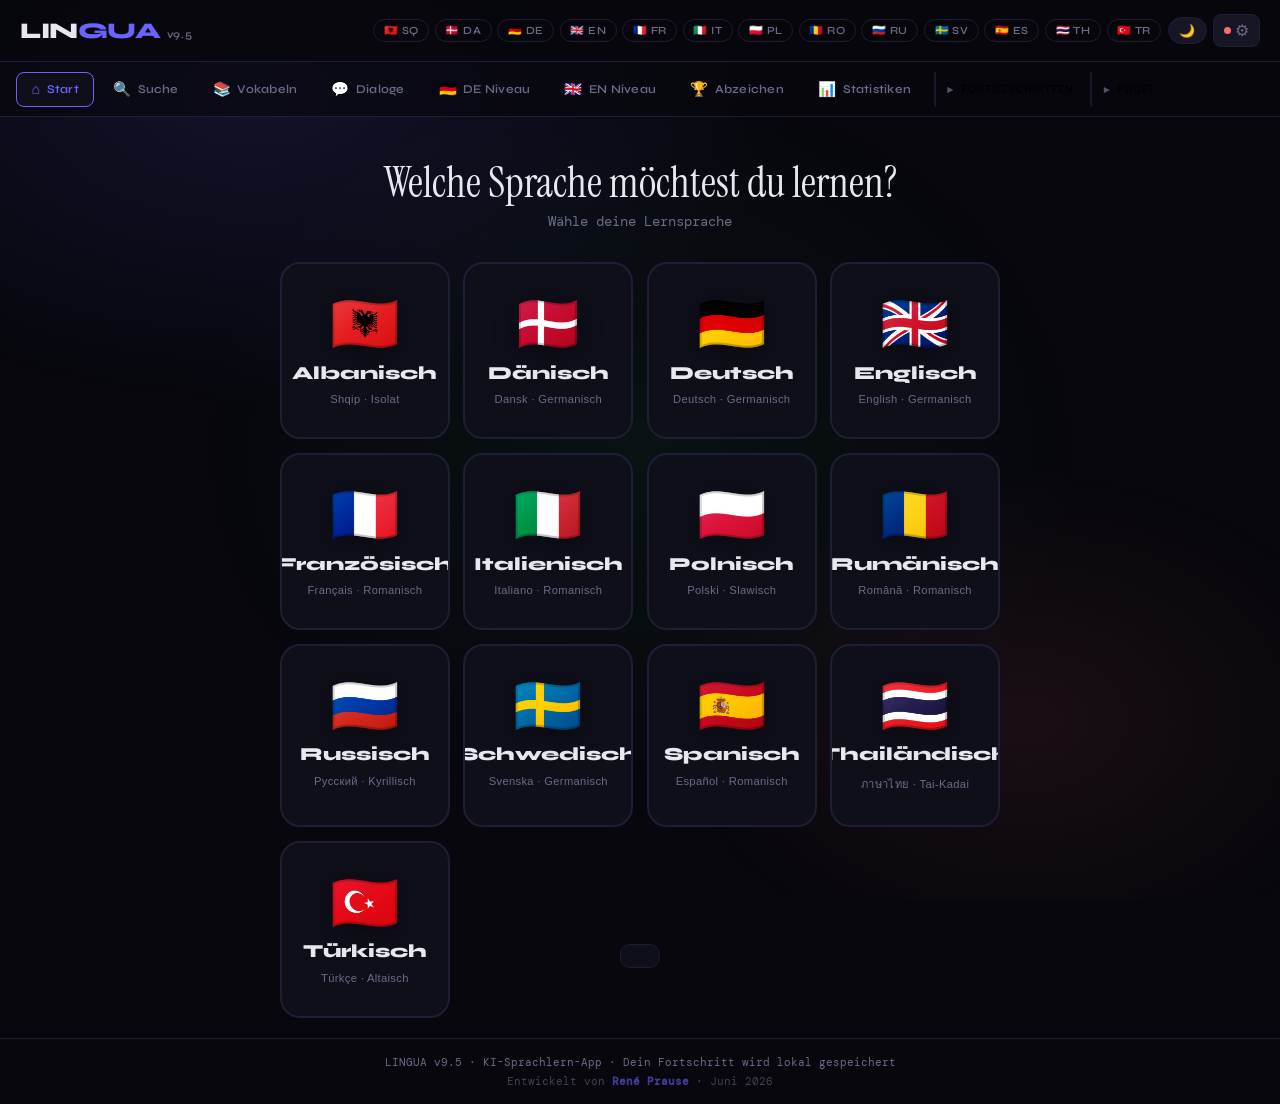
==== commit ef3d0bb0: "Add files via upload" ====
--- a/index.html
+++ b/index.html
@@ -3,11 +3,11 @@
 <head>
 <meta charset="UTF-8">
 <link rel="icon" href="data:image/svg+xml,%3Csvg xmlns='http://www.w3.org/2000/svg' viewBox='0 0 32 32'%3E%3Crect width='32' height='32' rx='6' fill='%236366f1'/%3E%3Ctext x='16' y='23' font-size='20' text-anchor='middle' fill='white'%3EL%3C/text%3E%3C/svg%3E">
-<meta name="viewport" content="width=device-width, initial-scale=1.0">
+<meta name="viewport" content="width=device-width, initial-scale=1.0, maximum-scale=1.0, user-scalable=no">
 <meta name="theme-color" content="#0a0a0f">
 <meta name="description" id="meta-description" content="LINGUA v5.1 – KI-gestützte Sprachlern-App von René Prause">
 <meta name="author" content="René Prause">
-<title>LINGUA v8.8 · by René Prause</title>
+<title>LINGUA v9.5 · by René Prause</title>
 <link rel="manifest" href="manifest.json">
 <link rel="preconnect" href="https://fonts.googleapis.com">
 <link href="https://fonts.googleapis.com/css2?family=Syne:wght@400;600;700;800&family=DM+Mono:ital,wght@0,300;0,400;1,300&family=Instrument+Serif:ital@0;1&display=swap" rel="stylesheet">
@@ -507,6 +507,16 @@
   .chat-window { height:320px; }
   .vocab-card { min-height:200px; }
 }
+/* Android+NavLevel */
+*{-webkit-tap-highlight-color:rgba(0,0,0,0);}
+button,.btn,.nav-btn,.lang-pill,.nav-level-toggle{touch-action:manipulation;cursor:pointer;-webkit-tap-highlight-color:transparent;user-select:none;}
+nav{touch-action:pan-x;}
+.hidden{pointer-events:none!important;}
+.modal-overlay.hidden,.onboarding-overlay.hidden{pointer-events:none!important;display:none!important;}
+.nav-level-toggle{display:flex;align-items:center;gap:.35rem;background:none;border:none;border-left:2px solid var(--border);padding:.35rem .6rem;cursor:pointer;margin-left:.25rem;border-radius:0;flex-shrink:0;opacity:.75;transition:opacity .2s;}
+.nav-level-toggle.open{border-left-color:var(--accent);opacity:1;}
+.nav-toggle-icon{font-size:.65rem;color:var(--muted);transition:transform .25s;display:inline-block;}
+.nav-level-toggle.open .nav-toggle-icon{transform:rotate(90deg);color:var(--accent);}
 </style>
 
 <style>
@@ -660,17 +670,12 @@
 .psb-new { background:rgba(108,99,255,.2); color:var(--accent); }
 </style>
 
-<script>
-if ('serviceWorker' in navigator) {
-  navigator.serviceWorker.getRegistrations().then(function(regs) { regs.forEach(function(r){r.unregister();}); });
-}
-if (window.caches) { caches.keys().then(function(ns){ns.forEach(function(n){caches.delete(n);});}); }
-</script>
+<!-- SW verwaltet Cache selbst via activate-Handler -->
 </head>
 <body>
 <div id="app">
   <header>
-    <div class="logo">LIN<span>GUA</span> <span style="font-size:.7rem;font-weight:600;color:var(--muted);letter-spacing:.05em;" id="logo-version">v8.8</span></div>
+    <div class="logo">LIN<span>GUA</span> <span style="font-size:.7rem;font-weight:600;color:var(--muted);letter-spacing:.05em;" id="logo-version">v9.5</span></div>
     <div class="header-right">
       <div class="lang-pills">
         <button class="lang-pill" data-lang="sq">🇦🇱 SQ</button>
@@ -697,26 +702,35 @@
   </header>
 
   <nav>
-    <button class="nav-btn active" data-section="home"><span class="nav-icon">⌂</span> Start</button>
-    <button class="nav-btn" data-section="search"><span class="nav-icon">🔍</span> Suche</button>
-    <button class="nav-btn" data-section="vocab"><span class="nav-icon">📚</span> Vokabeln</button>
-    <button class="nav-btn" data-section="srs"><span class="nav-icon">🧠</span> SRS</button>
-    <button class="nav-btn" data-section="write"><span class="nav-icon">✍</span> Schreiben</button>
-    <button class="nav-btn" data-section="conjugate"><span class="nav-icon">🔀</span> Konjugation</button>
-    <button class="nav-btn" data-section="quiz"><span class="nav-icon">❓</span> Quiz</button>
-    <button class="nav-btn" data-section="free"><span class="nav-icon">🗂</span> Freies Lernen</button>
-    <button class="nav-btn" data-section="path"><span class="nav-icon">🗺</span> Lernpfad</button>
-    <button class="nav-btn" data-section="deniveau"><span class="nav-icon">🇩🇪</span> DE Niveau</button>
-    <button class="nav-btn" data-section="enniveau"><span class="nav-icon">🇬🇧</span> EN Niveau</button>
-    <button class="nav-btn" data-section="stats"><span class="nav-icon">📊</span> Statistiken</button>
-    <button class="nav-btn" data-section="badges"><span class="nav-icon">🏆</span> Abzeichen</button>
-    <button class="nav-btn" data-section="generator"><span class="nav-icon">✨</span> KI-Generator</button>
-    <button class="nav-btn" data-section="myvocab"><span class="nav-icon">⭐</span> Meine Vokabeln</button>
-    <button class="nav-btn" data-section="translate"><span class="nav-icon">⇄</span> Übersetzer</button>
-    <button class="nav-btn" data-section="ai"><span class="nav-icon">✦</span> KI-Assistent</button>
-    <button class="nav-btn" data-section="gapfill"><span class="nav-icon">🧩</span> Lückentexte</button>
-    <button class="nav-btn" data-section="dialogs"><span class="nav-icon">💬</span> Dialoge</button>
-    <button class="nav-btn" data-section="wordorder"><span class="nav-icon">🔀</span> Satzbau</button>
+    <button class="nav-btn active" data-section="home" data-level="anfaenger" onclick="switchSection('home')"><span class="nav-icon">⌂</span> Start</button>
+    <button class="nav-btn" data-section="search" data-level="anfaenger" onclick="switchSection('search')"><span class="nav-icon">🔍</span> Suche</button>
+    <button class="nav-btn" data-section="vocab" data-level="anfaenger" onclick="switchSection('vocab')"><span class="nav-icon">📚</span> Vokabeln</button>
+    <button class="nav-btn" data-section="dialogs" data-level="anfaenger" onclick="switchSection('dialogs')"><span class="nav-icon">💬</span> Dialoge</button>
+    <button class="nav-btn" data-section="deniveau" data-level="anfaenger" onclick="switchSection('deniveau')"><span class="nav-icon">🇩🇪</span> DE Niveau</button>
+    <button class="nav-btn" data-section="enniveau" data-level="anfaenger" onclick="switchSection('enniveau')"><span class="nav-icon">🇬🇧</span> EN Niveau</button>
+    <button class="nav-btn" data-section="badges" data-level="anfaenger" onclick="switchSection('badges')"><span class="nav-icon">🏆</span> Abzeichen</button>
+    <button class="nav-btn" data-section="stats" data-level="anfaenger" onclick="switchSection('stats')"><span class="nav-icon">📊</span> Statistiken</button>
+    <button class="nav-level-toggle" id="nav-toggle-fort" onclick="toggleNavLevel('fortgeschritten')">
+      <span class="nav-toggle-icon">&#9658;</span>
+      <span style="font-size:.65rem;font-weight:700;letter-spacing:.06em;">FORTGESCHRITTEN</span>
+    </button>
+    <button class="nav-btn" data-section="dailytasks" data-level="fortgeschritten" onclick="switchSection('dailytasks')" data-hidden="1" style="display:none;"><span class="nav-icon">📋</span> Tagesaufgaben</button>
+    <button class="nav-btn" data-section="gapfill" data-level="fortgeschritten" onclick="switchSection('gapfill')" data-hidden="1" style="display:none;"><span class="nav-icon">🧩</span> Lückentexte</button>
+    <button class="nav-btn" data-section="wordorder" data-level="fortgeschritten" onclick="switchSection('wordorder')" data-hidden="1" style="display:none;"><span class="nav-icon">🔀</span> Satzbau</button>
+    <button class="nav-btn" data-section="quiz" data-level="fortgeschritten" onclick="switchSection('quiz')" data-hidden="1" style="display:none;"><span class="nav-icon">❓</span> Quiz</button>
+    <button class="nav-btn" data-section="write" data-level="fortgeschritten" onclick="switchSection('write')" data-hidden="1" style="display:none;"><span class="nav-icon">✍</span> Schreiben</button>
+    <button class="nav-btn" data-section="srs" data-level="fortgeschritten" onclick="switchSection('srs')" data-hidden="1" style="display:none;"><span class="nav-icon">🧠</span> SRS</button>
+    <button class="nav-btn" data-section="myvocab" data-level="fortgeschritten" onclick="switchSection('myvocab')" data-hidden="1" style="display:none;"><span class="nav-icon">⭐</span> Meine Vokabeln</button>
+    <button class="nav-btn" data-section="conjugate" data-level="fortgeschritten" onclick="switchSection('conjugate')" data-hidden="1" style="display:none;"><span class="nav-icon">🔗</span> Konjugation</button>
+    <button class="nav-level-toggle" id="nav-toggle-profi" onclick="toggleNavLevel('profi')">
+      <span class="nav-toggle-icon">&#9658;</span>
+      <span style="font-size:.65rem;font-weight:700;letter-spacing:.06em;">PROFI</span>
+    </button>
+    <button class="nav-btn" data-section="ai" data-level="profi" onclick="switchSection('ai')" data-hidden="1" style="display:none;"><span class="nav-icon">✦</span> KI-Assistent</button>
+    <button class="nav-btn" data-section="generator" data-level="profi" onclick="switchSection('generator')" data-hidden="1" style="display:none;"><span class="nav-icon">✨</span> KI-Generator</button>
+    <button class="nav-btn" data-section="translate" data-level="profi" onclick="switchSection('translate')" data-hidden="1" style="display:none;"><span class="nav-icon">⇄</span> Übersetzer</button>
+    <button class="nav-btn" data-section="free" data-level="profi" onclick="switchSection('free')" data-hidden="1" style="display:none;"><span class="nav-icon">🗂</span> Freies Lernen</button>
+    <button class="nav-btn" data-section="path" data-level="profi" onclick="switchSection('path')" data-hidden="1" style="display:none;"><span class="nav-icon">🗺</span> Lernpfad</button>
   </nav>
 
   <main>
@@ -1010,6 +1024,12 @@
       <!-- Daily Goal -->
       <div class="card" style="margin-bottom:1rem;">
         <div class="card-title" id="ui-stats-goal">🎯 Tagesziel</div>
+      <div class="card" style="margin-bottom:1rem;">
+        <div class="card-title">📈 Wöchentlicher Bericht</div>
+        <div id="weekly-chart" style="display:flex;align-items:flex-end;gap:3px;height:60px;margin:.75rem 0;"></div>
+        <div style="display:flex;justify-content:space-between;font-size:.65rem;color:var(--muted);" id="weekly-labels"></div>
+        <div style="display:flex;gap:1rem;margin-top:.75rem;"><div style="flex:1;text-align:center;"><div style="font-size:1.2rem;font-weight:800;" id="weekly-xp">0</div><div style="font-size:.65rem;color:var(--muted);">XP Woche</div></div><div style="flex:1;text-align:center;"><div style="font-size:1.2rem;font-weight:800;" id="weekly-days">0</div><div style="font-size:.65rem;color:var(--muted);">Lerntage</div></div><div style="flex:1;text-align:center;"><div style="font-size:1.2rem;font-weight:800;" id="weekly-best">0</div><div style="font-size:.65rem;color:var(--muted);">Bester Tag</div></div></div>
+      </div>
         <div style="display:flex;align-items:center;gap:1.5rem;margin-bottom:1rem;">
           <div class="goal-ring">
             <svg width="80" height="80" viewBox="0 0 80 80">
@@ -1339,6 +1359,15 @@
     <div style="margin-top:.75rem;background:var(--surface2);border-radius:4px;height:6px;overflow:hidden;"><div id="wo-bar" style="height:100%;background:var(--accent3);width:0%;transition:width .4s;border-radius:4px;"></div></div>
   </div>
 
+  <div class="section" id="dailytasks">
+    <div class="section-header"><span style="font-size:1.1rem;">📋</span><span class="section-title">Tagesaufgaben</span></div>
+    <p style="font-size:.78rem;color:var(--muted);margin-bottom:.75rem;">Erledige alle 5 Aufgaben und sichere deinen Streak.</p>
+    <div id="dt-date" style="font-size:.75rem;color:var(--muted);margin-bottom:.75rem;text-align:center;"></div>
+    <div id="dt-tasks" style="display:flex;flex-direction:column;gap:.5rem;margin-bottom:.75rem;"></div>
+    <div style="background:var(--surface2);border-radius:4px;height:8px;overflow:hidden;margin-bottom:.75rem;"><div id="dt-bar" style="height:100%;background:var(--accent3);width:0%;transition:width .5s;border-radius:4px;"></div></div>
+    <div id="dt-summary" style="text-align:center;font-size:.85rem;color:var(--muted);margin-bottom:.75rem;"></div>
+    <div style="display:flex;gap:.4rem;"><button class="btn" onclick="switchSection('vocab')" style="flex:1;font-size:.78rem;">📚 Vokabeln</button><button class="btn" onclick="switchSection('gapfill')" style="flex:1;font-size:.78rem;">🧩 Lückentexte</button></div>
+  </div>
   </main>
 
 
@@ -1676,8 +1705,8 @@
   </div>
 
   <footer>
-    LINGUA <span id="footer-version">v8.8</span> · KI-Sprachlern-App · <span id="footer-text">Dein Fortschritt wird lokal gespeichert</span>
-    <span style="display:block;margin-top:.3rem;opacity:.6;">Entwickelt von <strong style="color:var(--accent);">René Prause</strong> · Mai 2026</span>
+    LINGUA <span id="footer-version">v9.5</span> · KI-Sprachlern-App · <span id="footer-text">Dein Fortschritt wird lokal gespeichert</span>
+    <span style="display:block;margin-top:.3rem;opacity:.6;">Entwickelt von <strong style="color:var(--accent);">René Prause</strong> · Juni 2026</span>
   </footer>
 </div>
 
@@ -1844,8 +1873,8 @@
     </div>
 
     <div style="font-size:.7rem;color:var(--muted);text-align:center;line-height:1.6;margin-bottom:.5rem;">
-      LINGUA <span id="settings-version">v8.8</span> · <span id="set-local-note">Alle Daten werden lokal gespeichert</span><br>
-      <span style="opacity:.7;">Entwickelt von <strong style="color:var(--accent);">René Prause</strong> · Mai 2026</span>
+      LINGUA <span id="settings-version">v9.5</span> · <span id="set-local-note">Alle Daten werden lokal gespeichert</span><br>
+      <span style="opacity:.7;">Entwickelt von <strong style="color:var(--accent);">René Prause</strong> · Juni 2026</span>
     </div>
 
     </div><!-- end scrollable -->
@@ -10362,9 +10391,9 @@
 // Übersetzt eine Liste von Wörtern vorab in einem einzigen Batch-Request
 // Nur Wörter die noch nicht im Cache sind werden übersetzt
 async function preloadDeeplBatch(words) {
-  if (uiLang === 'de') return; // Kein Bedarf
+  if (uiLang === 'de') return Promise.resolve(); // Kein Bedarf
   var deeplLang = DEEPL_LANG_MAP[uiLang];
-  if (!deeplLang) return;
+  if (!deeplLang) return Promise.resolve();
 
   // Nur nicht-gecachte Wörter übersetzen
   var toTranslate = words.filter(function(w) {
@@ -10381,7 +10410,7 @@
     var body = JSON.stringify({
       text: toTranslate,
       target_lang: deeplLang,
-      source_lang: 'DE'
+      source_lang: DEEPL_LANG_MAP[state.lang] || 'DE'
     });
     var response = await _deeplFetch(key, body);
     if (!response || !response.ok) return;
@@ -10546,40 +10575,61 @@
 // TRANSLATOR
 // ============================================================
 async function doTranslate() {
-  const text = document.getElementById('trans-input').value.trim();
+  var text = document.getElementById('trans-input').value.trim();
   if (!text) return;
-  const from = document.getElementById('trans-from').value;
-  const to   = document.getElementById('trans-to').value;
+  var from = document.getElementById('trans-from').value;
+  var to   = document.getElementById('trans-to').value;
   if (from === to) { showToast('Quell- und Zielsprache sind identisch.'); return; }
 
-  const fromName = LANG_NAMES[from] || from;
-  const toName   = LANG_NAMES[to]   || to;
-
-  document.getElementById('trans-loading').style.display = 'block';
-  document.getElementById('trans-output').value = '';
-
-  // DeepL nutzen wenn beide Sprachen unterstützt werden
+  var fromName = LANG_NAMES[from] || from;
+  var toName   = LANG_NAMES[to]   || to;
+  var outEl = document.getElementById('trans-output');
+  var loadEl = document.getElementById('trans-loading');
+
+  if (loadEl) loadEl.style.display = 'block';
+  if (outEl) outEl.value = '';
+
+  var claudeKey = getApiKey();
   var deeplFrom = DEEPL_LANG_MAP[from];
   var deeplTo   = DEEPL_LANG_MAP[to];
+  var result = null;
 
   try {
-    if (deeplFrom && deeplTo) {
-      // translateWithDeepl nutzen (robuste Version mit mehreren Fallbacks)
-      var result = await translateWithDeepl(text, deeplTo, deeplFrom);
-      document.getElementById('trans-output').value = result;
+    // Strategie 1: Claude API (kein CORS, funktioniert immer wenn Key gesetzt)
+    if (claudeKey) {
+      result = await callClaude({
+        model: 'claude-haiku-4-5-20251001',
+        max_tokens: 500,
+        system: 'You are a precise translator. Translate the given text from ' + fromName + ' to ' + toName + '. Output ONLY the translation, no explanations, no notes.',
+        messages: [{ role: 'user', content: text }]
+      });
+    }
+    // Strategie 2: DeepL (wenn kein Claude-Key, beide Sprachen unterstuetzt)
+    else if (deeplFrom && deeplTo) {
+      result = await translateWithDeepl(text, deeplTo, deeplFrom);
+    }
+    // Kein Key vorhanden
+    else {
+      if (outEl) outEl.value = '';
+      showToast('\uD83D\uDD11 Anthropic API-Key in Einstellungen eintragen.');
+      setTimeout(openSettings, 700);
+      if (loadEl) loadEl.style.display = 'none';
+      return;
+    }
+
+    if (result && outEl) outEl.value = result;
+
+  } catch(e) {
+    var msg = e.message || 'Fehler';
+    if (msg.includes('API-Key') || msg.includes('kein') || msg.includes('no_key')) {
+      if (outEl) outEl.value = '';
+      showToast('\uD83D\uDD11 Bitte API-Key in den Einstellungen eintragen.');
+      setTimeout(openSettings, 700);
     } else {
-      // Fallback: Claude für nicht-DeepL-Sprachen (sq, th)
-      const result = await callClaude({
-        model:'claude-sonnet-4-6', max_tokens:1000,
-        system:'Du bist ein praeziser Uebersetzer. Uebersetze den gegebenen Text von ' + fromName + ' nach ' + toName + '. Gib NUR die Uebersetzung aus, ohne Erklaerungen.',
-        messages:[{role:'user',content:text}]
-      });
-      document.getElementById('trans-output').value = result;
+      if (outEl) outEl.value = '\u26A0 ' + msg;
     }
-  } catch(e) {
-    document.getElementById('trans-output').value = '⚠ ' + (e.message || 'Fehler');
   }
-  document.getElementById('trans-loading').style.display = 'none';
+  if (loadEl) loadEl.style.display = 'none';
 }
 
 function swapLangs() {
@@ -11357,9 +11407,13 @@
   var lang = state.lang;
   writeQueue = getAllWords(lang).sort(function() { return Math.random() - .5; }).slice(0, 20);
   writeIndex = 0;
-  preloadDeeplBatch(writeQueue).then(function() {
+  // DeepL nur wenn UI-Sprache weder Deutsch noch die Lernsprache ist
+  var needsDeepL = uiLang !== 'de' && uiLang !== lang;
+  if (needsDeepL) {
+    preloadDeeplBatch(writeQueue).then(function() { showWriteCard(); });
+  } else {
     showWriteCard();
-  });
+  }
 }
 function showWriteCard() {
   var counter = document.getElementById('write-counter');
@@ -11386,13 +11440,22 @@
   if (prog) prog.style.width = (writeIndex / writeQueue.length * 100) + '%';
   writeHints = 0;
   // Hint-Placeholder anpassen
-  if (inp && uiLang !== 'de') {
-    var langName = LANG_NAMES[uiLang] || uiLang;
-    inp.placeholder = 'Übersetzung auf ' + langName + '...';
+  if (inp) {
+    var needsTrans = uiLang !== 'de' && uiLang !== state.lang;
+    if (needsTrans) {
+      var langName = LANG_NAMES[uiLang] || uiLang;
+      inp.placeholder = 'Übersetzung auf ' + langName + '...';
+    } else {
+      inp.placeholder = 'Deutsche Übersetzung eingeben...';
+    }
   }
   // Korrekte Antwort vorberechnen und cachen
+  // w.t ist immer Deutsch. DeepL nur wenn UI-Sprache weder Deutsch noch die Lernsprache ist.
+  // Beispiel: uiLang=RU, lang=RU → Nutzer tippt Deutsch (w.t) → kein DeepL
+  // Beispiel: uiLang=EN, lang=RU → Nutzer tippt Englisch → DeepL(w.t, EN)
   w._cachedTranslation = w.t;
-  if (uiLang !== 'de') {
+  var needsTranslation = uiLang !== 'de' && uiLang !== state.lang;
+  if (needsTranslation) {
     var dl = DEEPL_LANG_MAP[uiLang];
     if (dl) {
       var ck = w.t + '|' + dl;
@@ -11413,8 +11476,10 @@
   var answer = inp.value.trim().toLowerCase();
 
   // Korrekte Antwort ermitteln
+  // w.t ist Deutsch. DeepL nur wenn uiLang weder Deutsch noch Lernsprache ist.
   var correct = w.t;
-  if (uiLang !== 'de') {
+  var needsTranslation = uiLang !== 'de' && uiLang !== state.lang;
+  if (needsTranslation) {
     var dl = DEEPL_LANG_MAP[uiLang];
     if (dl) {
       correct = w._cachedTranslation || await getTranslation(w.t);
@@ -13699,8 +13764,11 @@
   if (id === 'path') renderLearningPath();
   if (id === 'deniveau') { setNiveauLearnLang('de'); showNiveau('a1a2'); renderNiveauTopics(); }
   if (id === 'enniveau') { initEnNiveau(); }
-  if (id === 'gapfill')  { initGapFill(); }
-  if (id === 'dialogs')  { initDialogs(); }
+  if (id === 'gapfill')    { initGapFill(); }
+  if (id === 'dialogs')    { initDialogs(); }
+  if (id === 'wordorder')  { initWordOrder(); }
+  if (id === 'dailytasks') { initDailyTasks(); }
+  if (id === 'stats')      { updateAllStats(); renderGoalOptions(); renderWeeklyReport(); }
 };
 
 // ============================================================
@@ -13949,8 +14017,8 @@
 // BUILD_VERSION = die Version die für diesen BUILD gilt.
 // Bei jedem Deployment: BUILD +1, BUILD_VERSION +0.1
 // ============================================================
-var BUILD = 88;
-var BUILD_VERSION = '8.8'; // ← Beide Zeilen bei jedem Deploy anpassen (+1 / +0.1)
+var BUILD = 95; // Juni 2026; // Juni 2026; // Juni 2026; // Juni 2026; // Juni 2026; // Juni 2026;
+var BUILD_VERSION = '9.5'; // ← Beide Zeilen bei jedem Deploy anpassen (+1 / +0.1)
 
 // Version aus localStorage laden oder auf BUILD_VERSION setzen
 (function() {
@@ -14056,6 +14124,59 @@
 // Bei jedem Deploy: neuen Eintrag mit aktuellem BUILD hinzufügen
 // ============================================================
 var CHANGELOG = {
+  95: {
+    emoji: '🔧',
+    title: 'v9.5 - Offline Fix: 404 behoben',
+    items: [
+      'SW-Cache-Cleaner im head entfernt (Ursache des 404)',
+      'SW Network-First (immer aktuelle Version laden)',
+      'sw.js: Cache lingua-v94, alle alten Caches werden geloescht',
+    ]
+  },
+
+  94: {
+    emoji: '🔄',
+    title: 'v9.4 - Uebersetzer: Claude primaer, kein CORS',
+    items: [
+      'Claude API zuerst (kein CORS-Problem auf iOS)',
+      'DeepL als Fallback wenn kein Claude-Key',
+      'Kein Key: Settings oeffnen sich automatisch',
+    ]
+  },
+
+  93: {
+    emoji: '🔧',
+    title: 'v9.3 - DeepL Bugfix: RU-UI + Worker-Fallback',
+    items: [
+      'DeepL: allorigins.win Proxy als erste Option (Worker hatte 403)',
+      'source_lang auto-detect wenn nicht explizit gesetzt',
+      'Fehlermeldung mit Hinweis auf eigenen API-Key',
+      'Settings-Tipp bei fehlgeschlagener Übersetzung',
+    ]
+  },
+
+  92: {
+    emoji: '🔧',
+    title: 'v9.2 - DeepL Bugfixes Schreiben RU-DE',
+    items: [
+      'DeepL Worker als erste Proxy-Option (kein CORS)',
+      'preloadDeeplBatch: Promise.resolve() wenn kein DeepL noetig',
+      'source_lang dynamisch aus Lernsprache statt fix DE',
+      'getTranslation + checkWrite korrekt async',
+    ]
+  },
+
+  91: {
+    emoji: '📋',
+    title: 'v9.1 - Tagesaufgaben + Bericht + Fixes',
+    items: [
+      'Tagesaufgaben: 5 Ziele, Streak-Award, Fortschrittsbalken',
+      'Woechentlicher Bericht mit 7-Tage-Balkendiagramm',
+      'EN Dialoge: arbeit + sozial vollstaendig',
+      'Nav 3 Level + Android CSS-Fix (kein globales touchend)',
+    ]
+  },
+
   88: {
     emoji: '🚀',
     title: 'v8.8 – Satzbau, Aussprache & Vokabular',
@@ -14764,7 +14885,16 @@
 async function _deeplFetch(key, jsonBody) {
   var url = DEEPL_API_URL;
   var proxies = [
-    // 1. Direkt mit Authorization Header
+    // 0. CORS-Proxy allorigins (zuverlaessig, kein Auth-Header-Problem)
+    function() {
+      var encoded = encodeURIComponent(url);
+      return fetch('https://api.allorigins.win/raw?url=' + encoded, {
+        method: 'POST',
+        headers: { 'Content-Type': 'application/json', 'Authorization': 'DeepL-Auth-Key ' + key },
+        body: jsonBody
+      });
+    },
+    // 1. Direkt (funktioniert wenn CORS-Praeflight OK — z.B. native App)
     function() {
       return fetch(url, {
         method: 'POST',
@@ -14811,7 +14941,7 @@
       if (res && res.ok) return res;
     } catch(e) { /* weiter */ }
   }
-  throw new Error('DeepL nicht erreichbar — alle Proxy-Versuche fehlgeschlagen');
+  throw new Error('DeepL nicht erreichbar. Bitte eigenen API-Key in den Einstellungen eintragen (kostenlos auf deepl.com/pro-api)')
 }
 
 async function translateWithDeepl(text, targetLang, sourceLang) {
@@ -14819,11 +14949,9 @@
   if (deeplCache[cacheKey]) return deeplCache[cacheKey];
 
   var key = getDeeplKey();
-  var body = JSON.stringify({
-    text: [text],
-    target_lang: targetLang,
-    source_lang: sourceLang || 'DE'
-  });
+  var bodyObj = { text: [text], target_lang: targetLang };
+  if (sourceLang) bodyObj.source_lang = sourceLang;
+  var body = JSON.stringify(bodyObj);
 
   var response = await _deeplFetch(key, body);
   var data = await response.json();
@@ -15375,7 +15503,127 @@
 function calcPronScore(spoken,target){if(!spoken||!target)return 0;spoken=spoken.toLowerCase().trim();target=target.toLowerCase().trim();if(spoken===target)return 100;var s=spoken.split(''),t=target.split('');var dp=Array.from({length:s.length+1},function(_,i){return Array.from({length:t.length+1},function(_,j){return i===0?j:j===0?i:0;});});for(var i=1;i<=s.length;i++)for(var j=1;j<=t.length;j++)dp[i][j]=s[i-1]===t[j-1]?dp[i-1][j-1]:1+Math.min(dp[i-1][j],dp[i][j-1],dp[i-1][j-1]);return Math.round(Math.max(0,100*(1-dp[s.length][t.length]/Math.max(s.length,t.length))));}
 function showPronScore(score,spoken,target){var old=document.getElementById('pron-score-box');if(old)old.remove();var color=score>=80?'var(--accent3)':score>=50?'#f59e0b':'#ef4444';var emoji=score>=80?'🎉':score>=50?'👍':'💪';var msg=score>=80?'Ausgezeichnet!':score>=50?'Fast! Weiter üben.':'Nochmal versuchen.';var box=document.createElement('div');box.id='pron-score-box';box.style.cssText='position:fixed;bottom:80px;left:50%;transform:translateX(-50%);background:var(--surface);border:2px solid '+color+';border-radius:16px;padding:.75rem 1.25rem;text-align:center;z-index:999;min-width:220px;box-shadow:0 4px 20px rgba(0,0,0,.3);animation:fadeIn .3s ease;';box.innerHTML='<div style="font-size:1.5rem;">'+emoji+'</div><div style="font-weight:800;font-size:1.4rem;color:'+color+';">'+score+'%</div><div style="font-size:.75rem;color:var(--muted);">'+msg+'</div><div style="font-size:.72rem;margin-top:.3rem;"><span style="color:var(--muted);">Gesagt: </span><span style="color:'+color+';">'+spoken+'</span></div><div style="font-size:.72rem;"><span style="color:var(--muted);">Ziel: </span>'+target+'</div><button onclick="this.parentNode.remove()" style="margin-top:.5rem;background:none;border:none;color:var(--muted);font-size:.75rem;cursor:pointer;">✕</button>';document.body.appendChild(box);setTimeout(function(){var b=document.getElementById('pron-score-box');if(b)b.remove();},5000);}
 
+// NAV LEVEL TOGGLE
+var NAV_LEVEL_STATE={fortgeschritten:false,profi:false};
+function toggleNavLevel(level){NAV_LEVEL_STATE[level]=!NAV_LEVEL_STATE[level];applyNavLevels();try{localStorage.setItem('lingua_nav_levels',JSON.stringify(NAV_LEVEL_STATE));}catch(e){}}
+function applyNavLevels(){
+  ['fortgeschritten','profi'].forEach(function(level){
+    var open=NAV_LEVEL_STATE[level];
+    var t=document.getElementById('nav-toggle-'+level);
+    if(t) t.classList.toggle('open',open);
+    document.querySelectorAll('.nav-btn[data-level="'+level+'"]').forEach(function(b){b.style.display=open?'':'none';});
+  });
+}
+function initNavLevels(){
+  try{var s=JSON.parse(localStorage.getItem('lingua_nav_levels')||'{}');if(s.fortgeschritten)NAV_LEVEL_STATE.fortgeschritten=true;if(s.profi)NAV_LEVEL_STATE.profi=true;}catch(e){}
+  applyNavLevels();
+  var a=document.querySelector('.nav-btn.active');
+  if(a&&a.dataset.level&&a.dataset.level!=='anfaenger'){var lv=a.dataset.level;if(!NAV_LEVEL_STATE[lv]){NAV_LEVEL_STATE[lv]=true;applyNavLevels();}}
+}
+
+// AUTO-DATE
+(function(){
+  var M=['Januar','Februar','M\u00e4rz','April','Mai','Juni','Juli','August','September','Oktober','November','Dezember'];
+  var d=new Date();var ds=M[d.getMonth()]+' '+d.getFullYear();
+  function ap(){document.querySelectorAll('.build-date').forEach(function(el){el.textContent=ds;});}
+  if(document.readyState==='loading'){document.addEventListener('DOMContentLoaded',ap);}else{ap();}
+  window.BUILD_DATE=ds;
+})();
+
+// TAGESAUFGABEN
+var DAILY_TASKS_DEF=[
+  {id:'v5',label:'5 Vokabeln lernen',       target:5,key:'dt_vocab'},
+  {id:'q3',label:'3 Quiz-Fragen',           target:3,key:'dt_quiz'},
+  {id:'d1',label:'1 Dialog abschliessen',   target:1,key:'dt_dialog'},
+  {id:'g3',label:'3 Lueckentexte loesen',   target:3,key:'dt_gapfill'},
+  {id:'w2',label:'2 Satzbau-Aufgaben',      target:2,key:'dt_wordorder'},
+];
+function getDTState(){
+  var today=new Date().toDateString();
+  try{
+    var s=JSON.parse(localStorage.getItem('lingua_daily_tasks')||'{}');
+    if(s.date!==today){s={date:today,progress:{}};localStorage.setItem('lingua_daily_tasks',JSON.stringify(s));}
+    return s;
+  }catch(e){return{date:today,progress:{}};}
+}
+function saveDTState(s){try{localStorage.setItem('lingua_daily_tasks',JSON.stringify(s));}catch(e){}}
+function incrementDailyTask(key,amount){
+  var s=getDTState();
+  if(!s.progress) s.progress={};
+  s.progress[key]=(s.progress[key]||0)+(amount||1);
+  var task=DAILY_TASKS_DEF.find(function(t){return t.key===key;});
+  if(task&&s.progress[key]>=task.target&&s.progress[key]-(amount||1)<task.target){
+    if(typeof addXP==='function') addXP(10);
+    if(typeof showToast==='function') showToast('\u2713 Aufgabe erledigt: '+task.label);
+  }
+  var allDone=DAILY_TASKS_DEF.every(function(t){return(s.progress[t.key]||0)>=t.target;});
+  if(allDone&&!s.streakAwarded){
+    s.streakAwarded=true;
+    if(typeof checkAndUpdateStreak==='function') checkAndUpdateStreak();
+    if(typeof showToast==='function') showToast('Alle Tagesaufgaben erledigt!');
+  }
+  saveDTState(s);
+  if(document.getElementById('dt-tasks')) initDailyTasks();
+}
+function initDailyTasks(){
+  var s=getDTState();
+  var dateEl=document.getElementById('dt-date');
+  if(dateEl){
+    var d=new Date(),dn=['So','Mo','Di','Mi','Do','Fr','Sa'],mn=['Jan','Feb','Mrz','Apr','Mai','Jun','Jul','Aug','Sep','Okt','Nov','Dez'];
+    dateEl.textContent=dn[d.getDay()]+', '+d.getDate()+'. '+mn[d.getMonth()]+' '+d.getFullYear();
+  }
+  var el=document.getElementById('dt-tasks');if(!el) return;
+  var done=0;
+  el.innerHTML=DAILY_TASKS_DEF.map(function(task){
+    var p=(s.progress&&s.progress[task.key])||0,pct=Math.min(100,Math.round(p/task.target*100)),fin=p>=task.target;
+    if(fin) done++;
+    return '<div style="background:var(--surface2);border-radius:10px;padding:.6rem .75rem;border:1px solid '+(fin?'var(--accent3)':'var(--border)')+';">'+
+      '<div style="display:flex;justify-content:space-between;align-items:center;margin-bottom:.3rem;">'+
+      '<span style="font-size:.85rem;">'+task.label+'</span>'+
+      '<span style="font-size:.75rem;font-weight:700;color:'+(fin?'var(--accent3)':'var(--muted)')+';">'+(fin?'\u2713 Fertig':p+' / '+task.target)+'</span></div>'+
+      '<div style="background:var(--surface);border-radius:3px;height:4px;overflow:hidden;">'+
+      '<div style="height:100%;width:'+pct+'%;background:'+(fin?'var(--accent3)':'var(--accent)')+';border-radius:3px;"></div></div></div>';
+  }).join('');
+  var bar=document.getElementById('dt-bar');if(bar) bar.style.width=Math.round(done/DAILY_TASKS_DEF.length*100)+'%';
+  var sum=document.getElementById('dt-summary');
+  if(sum){if(done===DAILY_TASKS_DEF.length)sum.innerHTML='<span style="color:var(--accent3);font-weight:700;">Alle Aufgaben erledigt!</span>';else sum.textContent=done+' von '+DAILY_TASKS_DEF.length+' erledigt';}
+}
+
+// WOECHENTLICHER BERICHT
+function renderWeeklyReport(){
+  var xp=[],lbl=[],dn=['So','Mo','Di','Mi','Do','Fr','Sa'],today=new Date();
+  for(var i=6;i>=0;i--){
+    var d=new Date(today.getTime()-i*86400000),k='lingua_xp_'+d.toDateString(),v=0;
+    try{v=parseInt(localStorage.getItem(k)||'0');}catch(e){}
+    xp.push(v);lbl.push(dn[d.getDay()]);
+  }
+  var mx=Math.max.apply(null,xp.concat([1])),tot=xp.reduce(function(a,b){return a+b;},0),act=xp.filter(function(v){return v>0;}).length,best=Math.max.apply(null,xp);
+  var chart=document.getElementById('weekly-chart');
+  if(chart) chart.innerHTML=xp.map(function(v,i){
+    var h=Math.max(4,Math.round(v/mx*56)),col=i===6?'var(--accent)':v>0?'var(--accent3)':'var(--surface2)';
+    return '<div style="flex:1;display:flex;flex-direction:column;align-items:center;gap:2px;"><div style="font-size:.6rem;color:var(--muted);">'+(v>0?v:'')+'</div><div style="width:100%;height:'+h+'px;background:'+col+';border-radius:3px 3px 0 0;"></div></div>';
+  }).join('');
+  var le=document.getElementById('weekly-labels');
+  if(le) le.innerHTML=lbl.map(function(l,i){return '<span style="flex:1;text-align:center;'+(i===6?'font-weight:700;color:var(--accent);':'')+'">'+l+'</span>';}).join('');
+  var xpE=document.getElementById('weekly-xp');if(xpE) xpE.textContent=tot;
+  var dE=document.getElementById('weekly-days');if(dE) dE.textContent=act+' / 7';
+  var bE=document.getElementById('weekly-best');if(bE) bE.textContent=best;
+}
+
+// XP-TRACKING PRO TAG
+(function(){
+  if(typeof addXP!=='function') return;
+  var _orig=addXP;
+  addXP=function(amount){
+    _orig(amount);
+    try{var k='lingua_xp_'+new Date().toDateString();localStorage.setItem(k,(parseInt(localStorage.getItem(k)||'0')+(amount||0)));}catch(e){}
+    if(amount===2) incrementDailyTask('dt_vocab',1);
+  };
+})();
+
 checkAndShowChangelog();
+initNavLevels();
+
 </script>
 </body>
 </html>
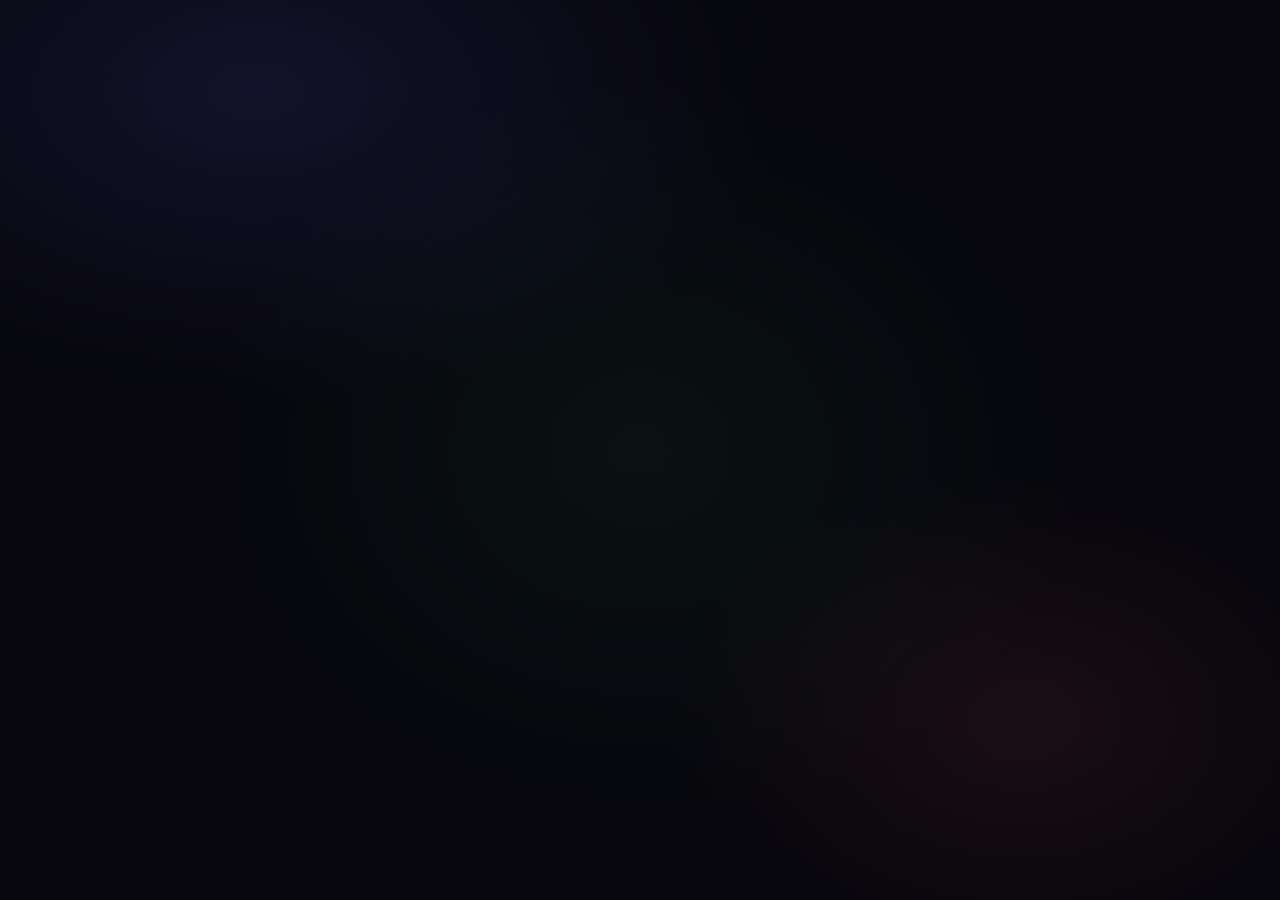
==== commit a5dc8f9e: "Update index.html" ====
--- a/index.html
+++ b/index.html
@@ -23,15607 +23,25 @@
   --accent4: #f7971e;
   --text: #e8e8f0;
   --muted: #6b6b8a;
-  --ru: #ff6b6b;
-  --it: #43e97b;
-  --es: #f7971e;
-  --en: #6c63ff;
-  --tr: #e63946;
-  --sq: #e41e20;
-  --de: #ffcc00;
-  --th: #a8173a;
-  --da: #c60c30;
-  --ro: #002B7F;
-  --fr: #0055A4;
-  --sv: #006AA7;
+  --ru: #ff6b6b; --it: #43e97b; --es: #f7971e; --en: #6c63ff; --tr: #e63946;
+  --sq: #e41e20; --de: #ffcc00; --th: #a8173a; --da: #c60c30; --ro: #002B7F;
+  --fr: #0055A4; --sv: #006AA7;
 }
 * { margin:0; padding:0; box-sizing:border-box; }
 html { height:100%; }
 body { min-height:100%; background:var(--bg); color:var(--text); font-family:'DM Mono', monospace; overflow-x:hidden; overflow-y:scroll; -webkit-text-size-adjust:100%; -webkit-overflow-scrolling:touch; }
-
-/* SCROLLBAR */
 ::-webkit-scrollbar { width:4px; }
 ::-webkit-scrollbar-track { background:var(--bg); }
 ::-webkit-scrollbar-thumb { background:var(--border); border-radius:2px; }
-
-/* BACKGROUND MESH */
 body::before {
   content:''; position:fixed; inset:0; z-index:0; pointer-events:none;
   background: radial-gradient(ellipse 60% 50% at 20% 10%, rgba(108,99,255,.12) 0%, transparent 70%),
               radial-gradient(ellipse 40% 40% at 80% 80%, rgba(255,107,107,.08) 0%, transparent 70%),
               radial-gradient(ellipse 50% 60% at 50% 50%, rgba(67,233,123,.05) 0%, transparent 70%);
 }
-
-/* LAYOUT */
 #app { position:relative; z-index:1; display:flex; flex-direction:column; min-height:100vh; }
-
-/* HEADER */
 header {
   display:flex; align-items:center; justify-content:space-between;
   padding:.9rem 1.25rem; border-bottom:1px solid var(--border);
   background:rgba(7,7,13,.92); backdrop-filter:blur(20px);
-  position:sticky; top:0; z-index:100; flex-wrap:wrap; gap:.5rem;
-}
-.logo {
-  font-family:'Syne', sans-serif; font-weight:800; font-size:1.4rem;
-  letter-spacing:-.02em; color:var(--text); flex-shrink:0;
-}
-.logo span { color:var(--accent); }
-.header-right { display:flex; align-items:center; gap:.4rem; flex-wrap:nowrap; }
-.lang-pills { flex:1; overflow-x:auto; scrollbar-width:none; -webkit-overflow-scrolling:touch; }
-.lang-pills::-webkit-scrollbar { display:none; }
-.header-btn-group { display:flex; align-items:center; gap:.4rem; flex-shrink:0; }
-.lang-pills { display:flex; gap:.35rem; flex-wrap:wrap; }
-.lang-pill {
-  padding:.28rem .6rem; border-radius:100px; border:1px solid var(--border);
-  font-size:.68rem; font-family:'Syne',sans-serif; font-weight:600; letter-spacing:.04em;
-  cursor:pointer; transition:all .2s; background:transparent; color:var(--muted);
-  -webkit-tap-highlight-color:transparent;
-}
-.lang-pill.active { border-color:var(--pill-color,var(--accent)); color:var(--pill-color,var(--accent)); background:rgba(108,99,255,.1); }
-.lang-pill[data-lang="ru"] { --pill-color:var(--ru); }
-.lang-pill[data-lang="it"] { --pill-color:var(--it); }
-.lang-pill[data-lang="es"] { --pill-color:var(--es); }
-.lang-pill[data-lang="en"] { --pill-color:var(--en); }
-.lang-pill[data-lang="tr"] { --pill-color:var(--tr); }
-.lang-pill[data-lang="sq"] { --pill-color:var(--sq); }
-.lang-pill[data-lang="de"] { --pill-color:var(--de); }
-.lang-pill[data-lang="th"] { --pill-color:var(--th); }
-.lang-pill[data-lang="da"] { --pill-color:var(--da); }
-.lang-pill[data-lang="ro"] { --pill-color:var(--ro); }
-.lang-pill[data-lang="fr"] { --pill-color:var(--fr); }
-,.lang-pill[data-lang="pl"] { --pill-color:#e63946; }
-.lang-pill[data-lang="sv"] { --pill-color:var(--sv); }
-.settings-btn {
-  background:var(--surface2); border:1px solid var(--border); border-radius:8px;
-  padding:.35rem .6rem; cursor:pointer; font-size:1rem; color:var(--muted);
-  transition:all .2s; display:flex; align-items:center; gap:.3rem;
-  -webkit-tap-highlight-color:transparent;
-}
-.settings-btn:hover { border-color:var(--accent); color:var(--accent); }
-.api-dot-inline { width:7px; height:7px; border-radius:50%; background:var(--accent2); display:inline-block; }
-.api-dot-inline.ok { background:var(--accent3); }
-
-/* NAV */
-nav {
-  display:flex; gap:.2rem; overflow-x:auto; padding:.6rem 1rem;
-  background:var(--nav-bg, rgba(7,7,13,.6)); border-bottom:1px solid var(--border);
-  scrollbar-width:none; -webkit-overflow-scrolling:touch; flex-shrink:0;
-}
-nav::-webkit-scrollbar { display:none; }
-.nav-btn {
-  display:flex; align-items:center; gap:.4rem; padding:.5rem .9rem;
-  border-radius:8px; border:1px solid transparent; background:transparent;
-  color:var(--nav-text, var(--muted)); font-family:'Syne',sans-serif; font-size:.75rem; font-weight:600;
-  cursor:pointer; transition:all .2s; white-space:nowrap; letter-spacing:.02em;
-  -webkit-tap-highlight-color:transparent; flex-shrink:0;
-}
-.nav-btn:hover { color:var(--text); border-color:var(--border); background:var(--surface2); }
-.nav-btn.active { background:var(--surface); border-color:var(--accent); color:var(--accent); }
-.nav-icon { font-size:.9rem; }
-
-/* Light mode nav fix */
-:root.light nav { background:var(--nav-bg, rgba(220,220,235,.95)); }
-:root.light .nav-btn { color:var(--nav-text, #444466); }
-:root.light .nav-btn:hover { color:var(--text); background:rgba(0,0,0,.06); }
-:root.light .nav-btn.active { background:#fff; color:var(--accent); border-color:var(--accent); }
-
-/* MAIN */
-main { padding:1.25rem; max-width:900px; width:100%; margin:0 auto; flex:1; }
-
-/* SECTIONS */
-.section { display:none; animation:fadeIn .3s ease; }
-.section.active { display:block; }
-@keyframes fadeIn { from{opacity:0;transform:translateY(8px)} to{opacity:1;transform:translateY(0)} }
-
-/* CARDS */
-.card {
-  background:var(--surface); border:1px solid var(--border); border-radius:16px;
-  padding:1.5rem; margin-bottom:1rem;
-}
-.card-title {
-  font-family:'Syne',sans-serif; font-weight:700; font-size:1rem;
-  color:var(--text); margin-bottom:1rem; display:flex; align-items:center; gap:.5rem;
-}
-
-/* VOCAB TRAINER */
-.vocab-card {
-  background:var(--surface); border:1px solid var(--border); border-radius:20px;
-  padding:3rem 2rem; text-align:center; margin-bottom:1.5rem; position:relative;
-  min-height:100px; display:flex; flex-direction:column; align-items:center; justify-content:center;
-  transition:transform .3s; cursor:pointer;
-}
-.vocab-card:hover { transform:translateY(-2px); }
-.vocab-card .word-main {
-  font-family:'Instrument Serif', serif; font-size:3rem; color:var(--text);
-  margin-bottom:.5rem; line-height:1.1;
-}
-.vocab-card .word-sub {
-  font-size:.85rem; color:var(--muted); font-style:italic;
-}
-.vocab-card .word-translation {
-  font-size:1.2rem; color:var(--accent); margin-top:1rem;
-  font-family:'Syne',sans-serif; opacity:0; transition:opacity .3s;
-}
-.vocab-card.revealed .word-translation { opacity:1; }
-.vocab-card .flip-hint { position:absolute; bottom:1rem; right:1rem; font-size:.7rem; color:var(--muted); }
-.vocab-controls { display:flex; gap:.75rem; justify-content:center; flex-wrap:wrap; }
-.btn {
-  padding:.7rem 1.4rem; border-radius:10px; border:1px solid var(--border);
-  background:var(--surface2); color:var(--text); font-family:'Syne',sans-serif;
-  font-size:.8rem; font-weight:600; cursor:pointer; transition:all .2s; letter-spacing:.03em;
-}
-.btn:hover { border-color:var(--accent); color:var(--accent); }
-.btn.primary { background:var(--accent); border-color:var(--accent); color:#fff; }
-.btn.primary:hover { background:#5a52e8; }
-.btn.success { background:rgba(67,233,123,.15); border-color:var(--accent3); color:var(--accent3); }
-.btn.danger { background:rgba(255,107,107,.15); border-color:var(--accent2); color:var(--accent2); }
-.btn.warn { background:rgba(247,151,30,.15); border-color:var(--accent4); color:var(--accent4); }
-
-/* PROGRESS BAR */
-.progress-bar { height:4px; background:var(--border); border-radius:2px; margin-bottom:1.5rem; overflow:hidden; }
-.progress-fill { height:100%; background:var(--accent); border-radius:2px; transition:width .5s; }
-
-/* STATS ROW */
-.stats-row { display:flex; gap:1rem; margin-bottom:1.5rem; flex-wrap:wrap; }
-.stat-box {
-  flex:1; min-width:80px; background:var(--surface); border:1px solid var(--border);
-  border-radius:12px; padding:1rem; text-align:center;
-}
-.stat-num { font-family:'Syne',sans-serif; font-size:1.6rem; font-weight:800; color:var(--accent); }
-.stat-lbl { font-size:.7rem; color:var(--muted); margin-top:.2rem; }
-
-/* QUIZ */
-.quiz-question { font-family:'Instrument Serif',serif; font-size:2rem; text-align:center; margin-bottom:2rem; line-height:1.3; }
-.quiz-options { display:grid; grid-template-columns:1fr 1fr; gap:.75rem; margin-bottom:1.5rem; }
-.quiz-opt {
-  padding:1rem 1.2rem; border-radius:12px; border:1px solid var(--border);
-  background:var(--surface2); color:var(--text); font-family:'DM Mono',monospace;
-  font-size:.85rem; cursor:pointer; transition:all .2s; text-align:left;
-}
-.quiz-opt:hover { border-color:var(--accent); }
-.quiz-opt.correct { background:rgba(67,233,123,.2); border-color:var(--accent3); color:var(--accent3); }
-.quiz-opt.wrong { background:rgba(255,107,107,.2); border-color:var(--accent2); color:var(--accent2); }
-.quiz-feedback { text-align:center; font-size:.9rem; min-height:1.5rem; color:var(--muted); }
-
-/* FREE LEARNING */
-.topic-grid { display:grid; grid-template-columns:repeat(auto-fill, minmax(140px, 1fr)); gap:.75rem; margin-bottom:1.5rem; }
-.topic-btn {
-  padding:1rem; border-radius:12px; border:1px solid var(--border); background:var(--surface2);
-  color:var(--text); font-family:'Syne',sans-serif; font-size:.8rem; font-weight:600;
-  cursor:pointer; transition:all .2s; text-align:center;
-}
-.topic-btn:hover, .topic-btn.active { border-color:var(--accent); color:var(--accent); background:rgba(108,99,255,.1); }
-.vocab-list { display:flex; flex-direction:column; gap:.5rem; }
-.vocab-item {
-  display:flex; justify-content:space-between; align-items:center;
-  padding:.8rem 1rem; background:var(--surface2); border-radius:10px;
-  border:1px solid transparent; transition:border-color .2s;
-}
-.vocab-item:hover { border-color:var(--border); }
-.vi-foreign { font-family:'Instrument Serif',serif; font-size:1.1rem; }
-.vi-translation { font-size:.8rem; color:var(--muted); }
-.vi-speak { background:none; border:none; color:var(--muted); cursor:pointer; font-size:1rem; padding:.2rem; transition:color .2s; }
-.vi-speak:hover { color:var(--accent); }
-
-/* TRANSLATOR */
-.translate-grid { display:grid; grid-template-columns:1fr auto 1fr; gap:.85rem; align-items:start; }
-.translate-box { background:var(--surface2); border:1px solid var(--border); border-radius:12px; overflow:hidden; }
-.translate-label { padding:.6rem 1rem; font-size:.7rem; font-family:'Syne',sans-serif; font-weight:700; letter-spacing:.08em; color:var(--muted); border-bottom:1px solid var(--border); display:flex; justify-content:space-between; align-items:center; gap:.5rem; }
-.translate-textarea { width:100%; background:transparent; border:none; color:var(--text); font-family:'DM Mono',monospace; font-size:.9rem; padding:1rem; min-height:120px; resize:vertical; outline:none; }
-.translate-arrow { display:flex; flex-direction:column; align-items:center; gap:.5rem; padding-top:2.4rem; }
-.translate-arrow button { background:var(--surface); border:1px solid var(--border); color:var(--accent); border-radius:8px; padding:.45rem .6rem; cursor:pointer; font-size:1rem; transition:all .2s; line-height:1; }
-.translate-arrow button:hover { background:var(--accent); color:#fff; }
-.lang-select { background:var(--bg); border:1px solid var(--border); color:var(--text); border-radius:6px; padding:.2rem .4rem; font-family:'DM Mono',monospace; font-size:.7rem; max-width:140px; cursor:pointer; }
-
-/* AI ASSISTANT */
-.chat-window {
-  background:var(--surface2); border:1px solid var(--border); border-radius:16px;
-  height:380px; overflow-y:auto; padding:1rem; display:flex; flex-direction:column; gap:.75rem;
-  margin-bottom:1rem;
-}
-.msg { display:flex; gap:.75rem; animation:fadeIn .2s ease; }
-.msg.user { flex-direction:row-reverse; }
-.msg-avatar { width:32px; height:32px; border-radius:50%; display:flex; align-items:center; justify-content:center; font-size:.8rem; flex-shrink:0; }
-.msg.ai .msg-avatar { background:rgba(108,99,255,.2); color:var(--accent); }
-.msg.user .msg-avatar { background:rgba(67,233,123,.2); color:var(--accent3); }
-.msg-bubble { background:var(--surface); border:1px solid var(--border); border-radius:12px; padding:.75rem 1rem; font-size:.85rem; line-height:1.6; max-width:80%; }
-.msg.user .msg-bubble { background:rgba(108,99,255,.12); border-color:rgba(108,99,255,.3); }
-.chat-input-row { display:flex; gap:.75rem; align-items:center; }
-.chat-input {
-  flex:1; background:var(--surface2); border:1px solid var(--border); border-radius:10px;
-  color:var(--text); font-family:'DM Mono',monospace; font-size:.85rem; padding:.75rem 1rem;
-  outline:none; transition:border-color .2s;
-}
-.chat-input:focus { border-color:var(--accent); }
-.mic-btn {
-  width:42px; height:42px; border-radius:50%; background:var(--surface); border:1px solid var(--border);
-  color:var(--muted); cursor:pointer; transition:all .2s; display:flex; align-items:center; justify-content:center; font-size:1.1rem;
-}
-.mic-btn:hover { border-color:var(--accent); color:var(--accent); }
-.mic-btn.listening { background:rgba(255,107,107,.2); border-color:var(--accent2); color:var(--accent2); animation:pulse 1s infinite; }
-@keyframes pulse { 0%,100%{transform:scale(1)} 50%{transform:scale(1.08)} }
-.ai-mode-chips { display:flex; gap:.5rem; flex-wrap:wrap; margin-bottom:1rem; }
-.ai-chip { padding:.3rem .75rem; border-radius:100px; border:1px solid var(--border); font-size:.72rem; font-family:'Syne',sans-serif; font-weight:600; cursor:pointer; transition:all .2s; color:var(--muted); background:transparent; }
-.ai-chip.active { border-color:var(--accent); color:var(--accent); background:rgba(108,99,255,.1); }
-
-/* FOOTER */
-footer { padding:1rem 2rem; border-top:1px solid var(--border); text-align:center; font-size:.7rem; color:var(--muted); }
-
-/* LOADING SPINNER */
-.spinner { display:inline-block; width:16px; height:16px; border:2px solid var(--border); border-top-color:var(--accent); border-radius:50%; animation:spin .6s linear infinite; }
-@keyframes spin { to{transform:rotate(360deg)} }
-
-/* BADGE */
-.badge { display:inline-block; padding:.15rem .5rem; border-radius:100px; font-size:.65rem; font-family:'Syne',sans-serif; font-weight:700; letter-spacing:.05em; }
-.badge-accent { background:rgba(108,99,255,.2); color:var(--accent); }
-
-/* MYVOCAB GRID FIX */
-@media(max-width:500px) {
-  #myvocab .card > div:first-of-type { grid-template-columns:1fr; }
-}
-.mv-item {
-  display:flex; justify-content:space-between; align-items:center;
-  padding:.8rem 1rem; background:var(--surface2); border-radius:10px;
-  border:1px solid transparent; transition:border-color .2s; gap:.5rem;
-}
-.mv-item:hover { border-color:var(--border); }
-.mv-actions { display:flex; gap:.4rem; flex-shrink:0; }
-.mv-del { background:none; border:none; color:var(--muted); cursor:pointer; font-size:1rem; padding:.2rem; transition:color .2s; }
-.mv-del:hover { color:var(--accent2); }
-.gen-word-row {
-  display:flex; justify-content:space-between; align-items:center;
-  padding:.8rem 1rem; background:var(--surface2); border-radius:10px;
-  border:1px solid var(--border); gap:.5rem; margin-bottom:.5rem;
-}
-.gen-save-btn { background:none; border:1px solid var(--border); color:var(--muted); cursor:pointer; font-size:.8rem; padding:.3rem .6rem; border-radius:6px; transition:all .2s; white-space:nowrap; }
-.gen-save-btn:hover { border-color:var(--accent3); color:var(--accent3); }
-.gen-save-btn.saved { border-color:var(--accent3); color:var(--accent3); background:rgba(67,233,123,.1); }
-
-/* API KEY MODAL */
-.modal-overlay {
-  position:fixed; inset:0; background:rgba(0,0,0,.75); z-index:500;
-  display:flex; align-items:center; justify-content:center; padding:1rem;
-  backdrop-filter:blur(8px); overflow-y:auto;
-}
-.modal-overlay.hidden { display:none; }
-.modal-box {
-  background:var(--surface); border:1px solid var(--border); border-radius:20px;
-  padding:1.5rem; max-width:460px; width:100%;
-  max-height:90vh; overflow:hidden;
-}
-.modal-title { font-family:'Syne',sans-serif; font-weight:800; font-size:1.2rem; margin-bottom:.5rem; }
-.modal-desc { font-size:.8rem; color:var(--muted); line-height:1.6; margin-bottom:1.25rem; }
-.modal-input {
-  width:100%; background:var(--surface2); border:1px solid var(--border); border-radius:10px;
-  color:var(--text); font-family:'DM Mono',monospace; font-size:.85rem; padding:.75rem 1rem;
-  outline:none; margin-bottom:1rem; transition:border-color .2s;
-}
-.modal-input:focus { border-color:var(--accent); }
-.modal-link { font-size:.75rem; color:var(--accent); text-decoration:none; display:block; margin-bottom:1.25rem; }
-.modal-link:hover { text-decoration:underline; }
-.modal-note { font-size:.72rem; color:var(--muted); margin-top:1rem; line-height:1.5; padding:.75rem; background:rgba(108,99,255,.07); border-radius:8px; border:1px solid rgba(108,99,255,.15); }
-.api-key-indicator {
-  width:8px; height:8px; border-radius:50%; background:var(--accent2); display:inline-block; margin-right:.4rem;
-}
-.api-key-indicator.ok { background:var(--accent3); }
-
-/* TOAST */
-#toast {
-  position:fixed; bottom:2rem; left:50%; transform:translateX(-50%) translateY(100px);
-  background:var(--surface); border:1px solid var(--border); border-radius:10px;
-  padding:.7rem 1.2rem; font-size:.8rem; z-index:999; transition:transform .3s;
-}
-#toast.show { transform:translateX(-50%) translateY(0); }
-
-/* LANGUAGE SELECTION CARDS */
-.lang-select-grid {
-  display:grid; grid-template-columns:repeat(4,1fr); gap:.85rem; max-width:720px; margin:0 auto;
-}
-@media(max-width:600px) {
-  .lang-select-grid { grid-template-columns:1fr 1fr; gap:.65rem; }
-}
-@media(max-width:360px) {
-  .lang-select-grid { grid-template-columns:1fr 1fr; gap:.5rem; }
-}
-.lang-select-card {
-  background:var(--surface); border:2px solid var(--border); border-radius:20px;
-  padding:2rem 1rem; text-align:center; cursor:pointer;
-  transition:all .25s cubic-bezier(.34,1.56,.64,1);
-  display:flex; flex-direction:column; align-items:center; gap:.6rem;
-  -webkit-tap-highlight-color:transparent; position:relative; overflow:hidden;
-}
-.lang-select-card::before {
-  content:''; position:absolute; inset:0; opacity:0; transition:opacity .3s;
-  background:radial-gradient(circle at 50% 30%, rgba(108,99,255,.15), transparent 70%);
-}
-.lang-select-card:hover { transform:translateY(-4px) scale(1.02); border-color:var(--accent); }
-.lang-select-card:hover::before { opacity:1; }
-.lang-select-card:active { transform:scale(.97); }
-.lsc-flag { font-size:3.5rem; line-height:1; filter:drop-shadow(0 4px 12px rgba(0,0,0,.4)); }
-.lsc-name { font-family:'Syne',sans-serif; font-weight:800; font-size:1.15rem; color:var(--text); }
-.lsc-sub { font-size:.7rem; color:var(--muted); letter-spacing:.03em; }
-
-@media(max-width:400px) {
-  .lang-select-grid { grid-template-columns:1fr 1fr; gap:.75rem; }
-  .lang-select-card { padding:1.5rem .75rem; }
-  .lsc-flag { font-size:2.8rem; }
-  .lsc-name { font-size:1rem; }
-}
-
-/* HOME DASHBOARD */
-.home-grid { display:grid; grid-template-columns:repeat(auto-fill,minmax(200px,1fr)); gap:1rem; }
-.home-card {
-  background:var(--surface); border:1px solid var(--border); border-radius:16px;
-  padding:1.5rem; cursor:pointer; transition:all .25s; position:relative; overflow:hidden;
-}
-.home-card::before { content:''; position:absolute; inset:0; background:var(--hc-color,var(--accent)); opacity:0; transition:opacity .3s; }
-.home-card:hover { transform:translateY(-3px); border-color:var(--hc-color,var(--accent)); }
-.home-card:hover::before { opacity:.04; }
-.hc-icon { font-size:2rem; margin-bottom:.75rem; }
-.hc-title { font-family:'Syne',sans-serif; font-weight:700; font-size:1rem; margin-bottom:.3rem; }
-.hc-desc { font-size:.75rem; color:var(--muted); line-height:1.5; }
-
-/* ============================================================
-   RESPONSIVE & MOBILE
-   ============================================================ */
-
-/* Translator: stack on mobile, side-by-side on desktop */
-.translate-grid {
-  display:grid;
-  grid-template-columns:1fr auto 1fr;
-  gap:.75rem;
-  align-items:start;
-}
-.translate-arrow {
-  display:flex; flex-direction:column; align-items:center;
-  gap:.5rem; padding-top:2.5rem;
-}
-.translate-arrow button {
-  background:var(--surface); border:1px solid var(--border); color:var(--accent);
-  border-radius:8px; padding:.5rem .65rem; cursor:pointer; font-size:1rem;
-  transition:all .2s; line-height:1;
-}
-.translate-arrow button:hover { background:var(--accent); color:#fff; }
-
-@media(max-width:650px) {
-  /* TRANSLATOR: stack vertically */
-  .translate-grid {
-    grid-template-columns:1fr;
-    gap:.75rem;
-  }
-  .translate-arrow {
-    flex-direction:row;
-    justify-content:center;
-    padding-top:0;
-    gap:.75rem;
-  }
-
-  /* HEADER: tighter */
-  header { padding:.7rem .9rem; gap:.4rem; }
-  .logo { font-size:1.2rem; }
-  .lang-pill { padding:.22rem .45rem; font-size:.62rem; }
-  .settings-btn { padding:.3rem .5rem; font-size:.9rem; }
-
-  /* NAV: smaller */
-  nav { padding:.4rem .75rem; gap:.15rem; }
-  .nav-btn { padding:.45rem .7rem; font-size:.7rem; }
-
-  /* MAIN */
-  main { padding:.85rem; }
-
-  /* VOCAB CARD */
-  .vocab-card { padding:2rem 1rem; min-height:180px; }
-  .vocab-card .word-main { font-size:1.7rem; }
-  .vocab-controls { gap:.4rem; }
-  .vocab-controls .btn { padding:.55rem .7rem; font-size:.72rem; }
-
-  /* QUIZ */
-  .quiz-options { grid-template-columns:1fr; gap:.5rem; }
-  .quiz-question { font-size:1.5rem; }
-
-  /* HOME GRID */
-  .home-grid { grid-template-columns:1fr 1fr; gap:.75rem; }
-  .home-card { padding:1.1rem .9rem; }
-  .hc-icon { font-size:1.5rem; margin-bottom:.4rem; }
-  .hc-title { font-size:.85rem; }
-  .hc-desc { font-size:.7rem; }
-
-  /* STATS */
-  .stats-row { gap:.4rem; }
-  .stat-box { padding:.6rem .4rem; min-width:60px; }
-  .stat-num { font-size:1.2rem; }
-  .stat-lbl { font-size:.62rem; }
-
-  /* CHAT */
-  .chat-window { height:260px; }
-  .msg-bubble { font-size:.8rem; padding:.6rem .8rem; max-width:88%; }
-  .chat-input-row { gap:.5rem; }
-  .mic-btn { width:38px; height:38px; font-size:1rem; flex-shrink:0; }
-
-  /* CARDS */
-  .card { padding:1rem; }
-  .card-title { font-size:.9rem; }
-
-  /* MY VOCAB ADD FORM */
-  #myvocab .card > div[style*="grid"] {
-    grid-template-columns:1fr !important;
-  }
-
-  /* MODAL */
-  .modal-box { padding:1.1rem; margin:.5rem; }
-  .modal-title { font-size:1rem; }
-
-  /* LANG PICKER */
-  .lang-select-grid { grid-template-columns:1fr 1fr; gap:.75rem; }
-  .lang-select-card { padding:1.4rem .6rem; border-radius:14px; }
-  .lsc-flag { font-size:2.6rem; }
-  .lsc-name { font-size:.95rem; }
-  .lsc-sub { font-size:.62rem; }
-
-  /* BUTTONS */
-  .btn { padding:.55rem .85rem; font-size:.75rem; }
-  .btn.primary { padding:.6rem 1rem; }
-
-  /* GENERATOR quick topics */
-  .ai-chip { font-size:.68rem; padding:.25rem .6rem; }
-
-  /* FOOTER */
-  footer { font-size:.65rem; padding:.75rem 1rem; }
-}
-
-@media(max-width:380px) {
-  .logo { font-size:1rem; }
-  .lang-pill { padding:.2rem .38rem; font-size:.58rem; }
-  .home-grid { grid-template-columns:1fr; }
-  .vocab-card .word-main { font-size:1.4rem; }
-  .quiz-question { font-size:1.2rem; }
-  main { padding:.65rem; }
-  .lsc-flag { font-size:2.2rem; }
-  .lang-select-grid { gap:.5rem; }
-}
-
-/* Tall phones — give chat more room */
-@media(min-height:750px) and (max-width:650px) {
-  .chat-window { height:320px; }
-  .vocab-card { min-height:200px; }
-}
-/* Android+NavLevel */
-*{-webkit-tap-highlight-color:rgba(0,0,0,0);}
-button,.btn,.nav-btn,.lang-pill,.nav-level-toggle{touch-action:manipulation;cursor:pointer;-webkit-tap-highlight-color:transparent;user-select:none;}
-nav{touch-action:pan-x;}
-.hidden{pointer-events:none!important;}
-.modal-overlay.hidden,.onboarding-overlay.hidden{pointer-events:none!important;display:none!important;}
-.nav-level-toggle{display:flex;align-items:center;gap:.35rem;background:none;border:none;border-left:2px solid var(--border);padding:.35rem .6rem;cursor:pointer;margin-left:.25rem;border-radius:0;flex-shrink:0;opacity:.75;transition:opacity .2s;}
-.nav-level-toggle.open{border-left-color:var(--accent);opacity:1;}
-.nav-toggle-icon{font-size:.65rem;color:var(--muted);transition:transform .25s;display:inline-block;}
-.nav-level-toggle.open .nav-toggle-icon{transform:rotate(90deg);color:var(--accent);}
-</style>
-
-<style>
-/* ============================================================
-   NEW FEATURES CSS
-   ============================================================ */
-
-/* ============================================================
-   NEUE FEATURES: ONBOARDING · SUCHE · KONJUGATION
-   ============================================================ */
-
-/* ONBOARDING OVERLAY */
-.onboarding-overlay {
-  position:fixed; inset:0; background:rgba(0,0,0,.92); z-index:900;
-  display:flex; align-items:center; justify-content:center; padding:1.5rem;
-  backdrop-filter:blur(12px);
-}
-.onboarding-overlay.hidden { display:none; }
-.onboarding-box {
-  background:var(--surface); border:1px solid var(--border); border-radius:24px;
-  padding:2rem; max-width:420px; width:100%; text-align:center;
-  animation:fadeIn .4s ease;
-}
-.onboarding-emoji { font-size:4rem; margin-bottom:1rem; display:block; }
-.onboarding-title { font-family:'Syne',sans-serif; font-weight:800; font-size:1.5rem; margin-bottom:.5rem; line-height:1.2; }
-.onboarding-text { font-size:.85rem; color:var(--muted); line-height:1.7; margin-bottom:1.5rem; }
-.onboarding-dots { display:flex; justify-content:center; gap:.5rem; margin-bottom:1.5rem; }
-.onboarding-dot { width:8px; height:8px; border-radius:50%; background:var(--border); transition:all .3s; }
-.onboarding-dot.active { background:var(--accent); width:24px; border-radius:4px; }
-.onboarding-feature-grid { display:grid; grid-template-columns:1fr 1fr; gap:.6rem; margin-bottom:1.5rem; text-align:left; }
-.onboarding-feature { background:var(--surface2); border-radius:10px; padding:.65rem .75rem; font-size:.78rem; }
-.onboarding-feature-icon { font-size:1.2rem; margin-bottom:.2rem; display:block; }
-.onboarding-feature-name { font-family:'Syne',sans-serif; font-weight:700; font-size:.75rem; }
-.onboarding-feature-desc { color:var(--muted); font-size:.68rem; }
-
-/* SEARCH */
-.search-wrapper { position:relative; margin-bottom:1.25rem; }
-.search-input {
-  width:100%; background:var(--surface2); border:1.5px solid var(--border);
-  border-radius:12px; color:var(--text); font-size:.9rem; padding:.7rem 1rem .7rem 2.5rem;
-  outline:none; font-family:'DM Mono',monospace; transition:border-color .2s; box-sizing:border-box;
-}
-.search-input:focus { border-color:var(--accent); }
-.search-icon { position:absolute; left:.8rem; top:50%; transform:translateY(-50%); color:var(--muted); font-size:.95rem; pointer-events:none; }
-.search-clear { position:absolute; right:.75rem; top:50%; transform:translateY(-50%); background:none; border:none; color:var(--muted); cursor:pointer; font-size:1rem; display:none; padding:0; }
-.search-result-count { font-size:.72rem; color:var(--muted); margin-bottom:.75rem; }
-.search-highlight { background:rgba(108,99,255,.25); color:var(--accent); border-radius:2px; padding:0 1px; }
-
-/* CONJUGATION */
-.conj-table { width:100%; border-collapse:collapse; margin-top:.75rem; }
-.conj-table th { background:var(--surface2); font-family:'Syne',sans-serif; font-size:.72rem; font-weight:700; padding:.5rem .75rem; text-align:left; color:var(--muted); border-bottom:1px solid var(--border); }
-.conj-table td { padding:.5rem .75rem; font-size:.82rem; border-bottom:1px solid var(--border); }
-.conj-table tr:last-child td { border-bottom:none; }
-.conj-table .pronoun { color:var(--muted); font-size:.78rem; }
-.conj-table .form { font-family:'Instrument Serif',serif; font-size:1rem; }
-.conj-table .translation { color:var(--muted); font-size:.72rem; }
-.conj-tense-tabs { display:flex; gap:.4rem; flex-wrap:wrap; margin-bottom:1rem; }
-.conj-tense-btn { background:var(--surface2); border:1px solid var(--border); border-radius:8px; padding:.35rem .75rem; font-size:.72rem; font-family:'Syne',sans-serif; font-weight:600; cursor:pointer; color:var(--muted); transition:all .2s; }
-.conj-tense-btn.active { background:var(--accent); border-color:var(--accent); color:#fff; }
-.conj-verb-input { display:flex; gap:.5rem; margin-bottom:1rem; flex-wrap:wrap; }
-.conj-verb-field { flex:1; min-width:160px; background:var(--surface2); border:1.5px solid var(--border); border-radius:10px; color:var(--text); font-size:.85rem; padding:.6rem 1rem; outline:none; font-family:'DM Mono',monospace; transition:border-color .2s; }
-.conj-verb-field:focus { border-color:var(--accent); }
-.conj-quiz-input { width:100%; background:var(--surface2); border:2px solid var(--border); border-radius:10px; color:var(--text); font-family:'Instrument Serif',serif; font-size:1.3rem; padding:.6rem 1rem; outline:none; text-align:center; transition:border-color .2s; box-sizing:border-box; }
-.conj-quiz-input.correct { border-color:var(--accent3); background:rgba(67,233,123,.1); }
-.conj-quiz-input.wrong   { border-color:var(--accent2); background:rgba(255,107,107,.1); }
-.conj-pronoun-badge { display:inline-block; background:var(--surface2); border:1px solid var(--border); border-radius:6px; padding:.2rem .6rem; font-size:.75rem; color:var(--muted); margin-bottom:.5rem; font-family:'Syne',sans-serif; font-weight:700; }
-
-/* THEME TOGGLE */
-:root.light {
-  --bg:#f4f4f8; --surface:#ffffff; --surface2:#eeeef6; --border:#d0d0e0;
-  --text:#1a1a2e; --muted:#6b6b8a; --accent:#5a52d5; --accent2:#e05555;
-  --accent3:#2db56a; --accent4:#e07b10;
-}
-:root.light body::before { opacity:.04; }
-:root.light .vocab-card, :root.light .card { box-shadow:0 2px 12px rgba(0,0,0,.08); }
-.theme-toggle { background:var(--surface2); border:1px solid var(--border); border-radius:20px; padding:.3rem .65rem; cursor:pointer; font-size:.8rem; transition:all .2s; }
-
-/* STATS CHARTS */
-.chart-bar-wrap { display:flex; flex-direction:column; gap:.5rem; }
-.chart-bar-row { display:flex; align-items:center; gap:.75rem; font-size:.75rem; }
-.chart-bar-label { width:80px; color:var(--muted); flex-shrink:0; text-align:right; }
-.chart-bar-track { flex:1; background:var(--border); border-radius:4px; height:10px; overflow:hidden; }
-.chart-bar-fill { height:100%; border-radius:4px; background:var(--accent); transition:width .8s ease; }
-.chart-bar-val { width:35px; color:var(--muted); font-size:.7rem; }
-
-/* CALENDAR STREAK */
-.streak-grid { display:grid; grid-template-columns:repeat(7,1fr); gap:3px; }
-.streak-cell { aspect-ratio:1; border-radius:3px; background:var(--border); }
-.streak-cell.active { background:var(--accent3); }
-.streak-cell.today { outline:2px solid var(--accent); }
-
-/* WRITING EXERCISE */
-.write-input { width:100%; background:var(--surface2); border:2px solid var(--border); border-radius:12px; color:var(--text); font-family:'Instrument Serif',serif; font-size:1.6rem; padding:.75rem 1rem; outline:none; text-align:center; transition:border-color .2s; }
-.write-input:focus { border-color:var(--accent); }
-.write-input.correct { border-color:var(--accent3); background:rgba(67,233,123,.1); }
-.write-input.wrong { border-color:var(--accent2); background:rgba(255,107,107,.1); }
-.write-hint { font-size:.75rem; color:var(--muted); margin-top:.5rem; text-align:center; min-height:1.2rem; }
-
-/* XP / GAMIFICATION */
-.xp-bar-track { height:8px; background:var(--border); border-radius:4px; overflow:hidden; margin:.5rem 0; }
-.xp-bar-fill { height:100%; border-radius:4px; background:linear-gradient(90deg,var(--accent),#a855f7); transition:width .6s ease; }
-.badge-grid { display:grid; grid-template-columns:repeat(auto-fill,minmax(80px,1fr)); gap:.75rem; }
-/* DEUTSCH SPRACHNIVEAU */
-.niveau-topic-grid { display:grid; grid-template-columns:1fr 1fr; gap:.4rem; }
-.niveau-topic-btn { background:var(--surface2); border:1px solid var(--border); border-radius:10px; padding:.55rem .5rem; cursor:pointer; text-align:center; transition:all .2s; font-size:.72rem; color:var(--text); font-family:'Syne',sans-serif; font-weight:600; line-height:1.3; }
-.niveau-topic-btn:hover,.niveau-topic-btn.active { background:var(--accent); color:#fff; border-color:var(--accent); }
-.niveau-topic-btn .ntb-icon { font-size:1.1rem; display:block; margin-bottom:.15rem; }
-.niveau-topic-btn .ntb-prog { display:block; font-size:.6rem; color:var(--accent3); margin-top:.2rem; font-weight:700; }
-.badge-item { background:var(--surface2); border:1px solid var(--border); border-radius:12px; padding:.75rem .5rem; text-align:center; transition:all .2s; }
-.badge-item.unlocked { border-color:var(--accent4); background:rgba(247,151,30,.1); }
-.badge-item.locked { opacity:.4; filter:grayscale(1); }
-.badge-icon { font-size:1.8rem; display:block; margin-bottom:.3rem; }
-.badge-name { font-size:.65rem; color:var(--muted); font-family:'Syne',sans-serif; font-weight:600; }
-
-/* PRONUNCIATION RATING */
-.pron-meter { display:flex; gap:4px; margin:.75rem 0; }
-.pron-bar { flex:1; height:20px; border-radius:3px; background:var(--border); transition:background .4s; }
-.pron-bar.fill-green { background:var(--accent3); }
-.pron-bar.fill-yellow { background:var(--accent4); }
-.pron-bar.fill-red { background:var(--accent2); }
-
-/* SENTENCE EXAMPLES */
-.example-box { background:var(--surface2); border-left:3px solid var(--accent); border-radius:0 8px 8px 0; padding:.6rem .9rem; margin:.4rem 0; font-size:.82rem; line-height:1.5; }
-.example-de { color:var(--muted); font-size:.75rem; margin-top:.2rem; }
-
-/* SHARE */
-.share-code { background:var(--surface2); border:1px solid var(--border); border-radius:8px; padding:.6rem 1rem; font-family:'DM Mono',monospace; font-size:.75rem; word-break:break-all; color:var(--accent); }
-
-/* DAILY GOAL */
-.goal-ring { position:relative; width:80px; height:80px; flex-shrink:0; }
-.goal-ring svg { transform:rotate(-90deg); }
-.goal-ring circle { fill:none; stroke-width:6; }
-.goal-ring .track { stroke:var(--border); }
-.goal-ring .fill { stroke:var(--accent3); stroke-linecap:round; transition:stroke-dashoffset .8s ease; }
-.goal-ring-label { position:absolute; inset:0; display:flex; flex-direction:column; align-items:center; justify-content:center; font-family:'Syne',sans-serif; }
-.goal-ring-num { font-size:.95rem; font-weight:800; line-height:1; }
-.goal-ring-sub { font-size:.5rem; color:var(--muted); }
-
-/* LEARNING PATH */
-.path-step { display:flex; gap:.75rem; align-items:flex-start; padding:.75rem; background:var(--surface2); border-radius:12px; border:1px solid var(--border); margin-bottom:.5rem; cursor:pointer; transition:all .2s; }
-.path-step:hover { border-color:var(--accent); }
-.path-step.done { border-color:var(--accent3); background:rgba(67,233,123,.07); }
-.path-step.locked { opacity:.45; cursor:not-allowed; }
-.path-step-icon { font-size:1.5rem; flex-shrink:0; }
-.path-step-info { flex:1; }
-.path-step-title { font-family:'Syne',sans-serif; font-weight:700; font-size:.85rem; }
-.path-step-desc { font-size:.72rem; color:var(--muted); margin-top:.2rem; }
-.path-step-badge { font-size:.65rem; padding:.15rem .5rem; border-radius:100px; font-family:'Syne',sans-serif; font-weight:700; }
-.psb-done { background:rgba(67,233,123,.2); color:var(--accent3); }
-.psb-lock { background:var(--border); color:var(--muted); }
-.psb-new { background:rgba(108,99,255,.2); color:var(--accent); }
-</style>
-
-<!-- SW verwaltet Cache selbst via activate-Handler -->
-</head>
-<body>
-<div id="app">
-  <header>
-    <div class="logo">LIN<span>GUA</span> <span style="font-size:.7rem;font-weight:600;color:var(--muted);letter-spacing:.05em;" id="logo-version">v9.5</span></div>
-    <div class="header-right">
-      <div class="lang-pills">
-        <button class="lang-pill" data-lang="sq">🇦🇱 SQ</button>
-        <button class="lang-pill" data-lang="da">🇩🇰 DA</button>
-        <button class="lang-pill" data-lang="de">🇩🇪 DE</button>
-        <button class="lang-pill" data-lang="en">🇬🇧 EN</button>
-        <button class="lang-pill" data-lang="fr">🇫🇷 FR</button>
-        <button class="lang-pill" data-lang="it">🇮🇹 IT</button>
-        <button class="lang-pill" data-lang="pl">🇵🇱 PL</button>
-        <button class="lang-pill" data-lang="ro">🇷🇴 RO</button>
-        <button class="lang-pill" data-lang="ru">🇷🇺 RU</button>
-        <button class="lang-pill" data-lang="sv">🇸🇪 SV</button>
-        <button class="lang-pill" data-lang="es">🇪🇸 ES</button>
-        <button class="lang-pill" data-lang="th">🇹🇭 TH</button>
-        <button class="lang-pill" data-lang="tr">🇹🇷 TR</button>
-      </div>
-      <div class="header-btn-group">
-        <button class="theme-toggle" onclick="toggleTheme()" id="theme-btn" title="Hell/Dunkel">🌙</button>
-        <button class="settings-btn" onclick="openSettings()" title="Einstellungen">
-          <span class="api-dot-inline" id="api-dot"></span>⚙
-        </button>
-      </div>
-    </div>
-  </header>
-
-  <nav>
-    <button class="nav-btn active" data-section="home" data-level="anfaenger" onclick="switchSection('home')"><span class="nav-icon">⌂</span> Start</button>
-    <button class="nav-btn" data-section="search" data-level="anfaenger" onclick="switchSection('search')"><span class="nav-icon">🔍</span> Suche</button>
-    <button class="nav-btn" data-section="vocab" data-level="anfaenger" onclick="switchSection('vocab')"><span class="nav-icon">📚</span> Vokabeln</button>
-    <button class="nav-btn" data-section="dialogs" data-level="anfaenger" onclick="switchSection('dialogs')"><span class="nav-icon">💬</span> Dialoge</button>
-    <button class="nav-btn" data-section="deniveau" data-level="anfaenger" onclick="switchSection('deniveau')"><span class="nav-icon">🇩🇪</span> DE Niveau</button>
-    <button class="nav-btn" data-section="enniveau" data-level="anfaenger" onclick="switchSection('enniveau')"><span class="nav-icon">🇬🇧</span> EN Niveau</button>
-    <button class="nav-btn" data-section="badges" data-level="anfaenger" onclick="switchSection('badges')"><span class="nav-icon">🏆</span> Abzeichen</button>
-    <button class="nav-btn" data-section="stats" data-level="anfaenger" onclick="switchSection('stats')"><span class="nav-icon">📊</span> Statistiken</button>
-    <button class="nav-level-toggle" id="nav-toggle-fort" onclick="toggleNavLevel('fortgeschritten')">
-      <span class="nav-toggle-icon">&#9658;</span>
-      <span style="font-size:.65rem;font-weight:700;letter-spacing:.06em;">FORTGESCHRITTEN</span>
-    </button>
-    <button class="nav-btn" data-section="dailytasks" data-level="fortgeschritten" onclick="switchSection('dailytasks')" data-hidden="1" style="display:none;"><span class="nav-icon">📋</span> Tagesaufgaben</button>
-    <button class="nav-btn" data-section="gapfill" data-level="fortgeschritten" onclick="switchSection('gapfill')" data-hidden="1" style="display:none;"><span class="nav-icon">🧩</span> Lückentexte</button>
-    <button class="nav-btn" data-section="wordorder" data-level="fortgeschritten" onclick="switchSection('wordorder')" data-hidden="1" style="display:none;"><span class="nav-icon">🔀</span> Satzbau</button>
-    <button class="nav-btn" data-section="quiz" data-level="fortgeschritten" onclick="switchSection('quiz')" data-hidden="1" style="display:none;"><span class="nav-icon">❓</span> Quiz</button>
-    <button class="nav-btn" data-section="write" data-level="fortgeschritten" onclick="switchSection('write')" data-hidden="1" style="display:none;"><span class="nav-icon">✍</span> Schreiben</button>
-    <button class="nav-btn" data-section="srs" data-level="fortgeschritten" onclick="switchSection('srs')" data-hidden="1" style="display:none;"><span class="nav-icon">🧠</span> SRS</button>
-    <button class="nav-btn" data-section="myvocab" data-level="fortgeschritten" onclick="switchSection('myvocab')" data-hidden="1" style="display:none;"><span class="nav-icon">⭐</span> Meine Vokabeln</button>
-    <button class="nav-btn" data-section="conjugate" data-level="fortgeschritten" onclick="switchSection('conjugate')" data-hidden="1" style="display:none;"><span class="nav-icon">🔗</span> Konjugation</button>
-    <button class="nav-level-toggle" id="nav-toggle-profi" onclick="toggleNavLevel('profi')">
-      <span class="nav-toggle-icon">&#9658;</span>
-      <span style="font-size:.65rem;font-weight:700;letter-spacing:.06em;">PROFI</span>
-    </button>
-    <button class="nav-btn" data-section="ai" data-level="profi" onclick="switchSection('ai')" data-hidden="1" style="display:none;"><span class="nav-icon">✦</span> KI-Assistent</button>
-    <button class="nav-btn" data-section="generator" data-level="profi" onclick="switchSection('generator')" data-hidden="1" style="display:none;"><span class="nav-icon">✨</span> KI-Generator</button>
-    <button class="nav-btn" data-section="translate" data-level="profi" onclick="switchSection('translate')" data-hidden="1" style="display:none;"><span class="nav-icon">⇄</span> Übersetzer</button>
-    <button class="nav-btn" data-section="free" data-level="profi" onclick="switchSection('free')" data-hidden="1" style="display:none;"><span class="nav-icon">🗂</span> Freies Lernen</button>
-    <button class="nav-btn" data-section="path" data-level="profi" onclick="switchSection('path')" data-hidden="1" style="display:none;"><span class="nav-icon">🗺</span> Lernpfad</button>
-  </nav>
-
-  <main>
-    <!-- HOME -->
-    <div class="section active" id="home">
-
-      <!-- VIEW 1: SPRACHAUSWAHL -->
-      <div id="lang-picker">
-        <div style="text-align:center;padding:1.5rem 0 2rem;">
-          <div style="font-family:'Instrument Serif',serif;font-size:2.6rem;margin-bottom:.4rem;line-height:1.1;" id="ui-which-lang">
-            Welche Sprache<br>möchtest du lernen?
-          </div>
-          <div style="font-size:.85rem;color:var(--muted);" id="ui-choose-lang">Wähle deine Lernsprache</div>
-        </div>
-        <div class="lang-select-grid">
-          <button class="lang-select-card" onclick="selectLanguage('sq')"><div class="lsc-flag">🇦🇱</div><div class="lsc-name">Albanisch</div><div class="lsc-sub">Shqip · Isolat</div></button>
-          <button class="lang-select-card" onclick="selectLanguage('da')"><div class="lsc-flag">🇩🇰</div><div class="lsc-name">Dänisch</div><div class="lsc-sub">Dansk · Germanisch</div></button>
-          <button class="lang-select-card" onclick="selectLanguage('de')"><div class="lsc-flag">🇩🇪</div><div class="lsc-name">Deutsch</div><div class="lsc-sub">Deutsch · Germanisch</div></button>
-          <button class="lang-select-card" onclick="selectLanguage('en')"><div class="lsc-flag">🇬🇧</div><div class="lsc-name">Englisch</div><div class="lsc-sub">English · Germanisch</div></button>
-          <button class="lang-select-card" onclick="selectLanguage('fr')"><div class="lsc-flag">🇫🇷</div><div class="lsc-name">Französisch</div><div class="lsc-sub">Français · Romanisch</div></button>
-          <button class="lang-select-card" onclick="selectLanguage('it')"><div class="lsc-flag">🇮🇹</div><div class="lsc-name">Italienisch</div><div class="lsc-sub">Italiano · Romanisch</div></button>
-          <button class="lang-select-card" onclick="selectLanguage('pl')"><div class="lsc-flag">🇵🇱</div><div class="lsc-name">Polnisch</div><div class="lsc-sub">Polski · Slawisch</div></button>
-          <button class="lang-select-card" onclick="selectLanguage('ro')"><div class="lsc-flag">🇷🇴</div><div class="lsc-name">Rumänisch</div><div class="lsc-sub">Română · Romanisch</div></button>
-          <button class="lang-select-card" onclick="selectLanguage('ru')"><div class="lsc-flag">🇷🇺</div><div class="lsc-name">Russisch</div><div class="lsc-sub">Русский · Kyrillisch</div></button>
-          <button class="lang-select-card" onclick="selectLanguage('sv')"><div class="lsc-flag">🇸🇪</div><div class="lsc-name">Schwedisch</div><div class="lsc-sub">Svenska · Germanisch</div></button>
-          <button class="lang-select-card" onclick="selectLanguage('es')"><div class="lsc-flag">🇪🇸</div><div class="lsc-name">Spanisch</div><div class="lsc-sub">Español · Romanisch</div></button>
-          <button class="lang-select-card" onclick="selectLanguage('th')"><div class="lsc-flag">🇹🇭</div><div class="lsc-name">Thailändisch</div><div class="lsc-sub">ภาษาไทย · Tai-Kadai</div></button>
-          <button class="lang-select-card" onclick="selectLanguage('tr')"><div class="lsc-flag">🇹🇷</div><div class="lsc-name">Türkisch</div><div class="lsc-sub">Türkçe · Altaisch</div></button>
-        </div>
-      </div>
-
-      <!-- VIEW 2: DASHBOARD -->
-      <div id="dashboard" style="display:none;">
-        <div style="display:flex;align-items:center;justify-content:space-between;margin-bottom:1.75rem;flex-wrap:wrap;gap:.75rem;">
-          <div>
-            <div style="font-family:'Syne',sans-serif;font-size:1.7rem;font-weight:800;line-height:1.15;">
-              <span id="ui-welcome-back">Willkommen zurück</span> <span id="home-lang-emoji">🇷🇺</span>
-            </div>
-            <div style="color:var(--muted);font-size:.82rem;margin-top:.2rem;" id="dash-lang-subtitle">Du lernst Russisch</div>
-          </div>
-          <button onclick="showLangPicker()" id="ui-change-lang" style="background:var(--surface2);border:1px solid var(--border);border-radius:10px;padding:.5rem 1rem;cursor:pointer;font-size:.75rem;font-family:'Syne',sans-serif;font-weight:600;color:var(--muted);transition:all .2s;white-space:nowrap;">
-            🌍 Sprache wechseln
-          </button>
-        </div>
-        <div class="stats-row" id="home-stats">
-          <div class="stat-box"><div class="stat-num" id="stat-learned">0</div><div class="stat-lbl" id="ui-stat-learned">Gelernt</div></div>
-          <div class="stat-box"><div class="stat-num" id="stat-streak">0</div><div class="stat-lbl" id="ui-stat-streak">Streak</div></div>
-          <div class="stat-box"><div class="stat-num" id="stat-correct">0</div><div class="stat-lbl" id="ui-stat-correct">% Korrekt</div></div>
-          <div class="stat-box"><div class="stat-num" id="stat-total">0</div><div class="stat-lbl" id="ui-stat-total">Quiz Total</div></div>
-        </div>
-        <div class="home-grid">
-          <div class="home-card" style="--hc-color:var(--accent)" onclick="switchSection('vocab')">
-            <div class="hc-icon">📚</div><div class="hc-title" id="ui-hc-vocab">Vokabeltraining</div>
-            <div class="hc-desc" id="ui-hc-vocab-desc">Lerne neue Wörter mit Karteikarten und Sprachausgabe</div>
-          </div>
-          <div class="home-card" style="--hc-color:var(--accent2)" onclick="switchSection('quiz')">
-            <div class="hc-icon">❓</div><div class="hc-title" id="ui-hc-quiz">Quiz</div>
-            <div class="hc-desc" id="ui-hc-quiz-desc">Teste dein Wissen mit Multiple-Choice-Fragen</div>
-          </div>
-          <div class="home-card" style="--hc-color:var(--accent3)" onclick="switchSection('free')">
-            <div class="hc-icon">🗂</div><div class="hc-title" id="ui-hc-free">Freies Lernen</div>
-            <div class="hc-desc" id="ui-hc-free-desc">Wähle ein Thema und stöbere durch Vokabeln</div>
-          </div>
-          <div class="home-card" style="--hc-color:var(--accent4)" onclick="switchSection('translate')">
-            <div class="hc-icon">⇄</div><div class="hc-title" id="ui-hc-translate">Übersetzer</div>
-            <div class="hc-desc" id="ui-hc-translate-desc">Übersetze Begriffe und Sätze sofort</div>
-          </div>
-          <div class="home-card" style="--hc-color:#c77dff" onclick="switchSection('ai')">
-            <div class="hc-icon">✦</div><div class="hc-title" id="ui-hc-ai">KI-Sprachassistent</div>
-            <div class="hc-desc" id="ui-hc-ai-desc">Übe Gespräche mit KI, Mikrofon & Sprachausgabe</div>
-          </div>
-          <div class="home-card" style="--hc-color:#f9c74f" onclick="switchSection('generator')">
-            <div class="hc-icon">✨</div><div class="hc-title" id="ui-hc-gen">KI-Vokabel-Generator</div>
-            <div class="hc-desc" id="ui-hc-gen-desc">Thema eingeben – KI generiert sofort 20 Vokabeln</div>
-          </div>
-          <div class="home-card" style="--hc-color:#90e0ef" onclick="switchSection('myvocab')">
-            <div class="hc-icon">⭐</div><div class="hc-title" id="ui-hc-myvocab">Meine Vokabeln</div>
-            <div class="hc-desc" id="ui-hc-myvocab-desc">Eigene Wörter speichern und gezielt trainieren</div>
-          </div>
-          <div class="home-card" style="--hc-color:#48cae4" onclick="switchSection('srs')">
-            <div class="hc-icon">🧠</div><div class="hc-title">Spaced Repetition</div>
-            <div class="hc-desc">Smarter lernen mit adaptiver Wiederholung</div>
-          </div>
-          <div class="home-card" style="--hc-color:#a8dadc" onclick="switchSection('write')">
-            <div class="hc-icon">✍</div><div class="hc-title">Schreibübung</div>
-            <div class="hc-desc">Tippe die Übersetzung und festige dein Wissen</div>
-          </div>
-          <div class="home-card" style="--hc-color:#e9c46a" onclick="switchSection('stats')">
-            <div class="hc-icon">📊</div><div class="hc-title">Statistiken</div>
-            <div class="hc-desc">Dein Fortschritt, Streak und Schwächen im Überblick</div>
-          </div>
-          <div class="home-card" style="--hc-color:#f4a261" onclick="switchSection('badges')">
-            <div class="hc-icon">🏆</div><div class="hc-title">Abzeichen & XP</div>
-            <div class="hc-desc">Sammle Punkte und schalte Abzeichen frei</div>
-          </div>
-          <div class="home-card" style="--hc-color:#e76f51" onclick="switchSection('path')">
-            <div class="hc-icon">🗺</div><div class="hc-title">Lernpfad</div>
-            <div class="hc-desc">Strukturierte Lektionen von Anfänger bis Fortgeschritten</div>
-          </div>
-          <div class="home-card" style="--hc-color:#2a9d8f" onclick="switchSection('deniveau')">
-            <div class="hc-icon">🇩🇪</div><div class="hc-title" id="hc-deniveau-title">Deutsch Sprachniveau</div>
-            <div class="hc-desc" id="hc-deniveau-desc">A1–C2 strukturiert für Russischsprachige</div>
-          </div>
-          <div class="home-card" style="--hc-color:#457b9d" onclick="switchSection('enniveau')">
-            <div class="hc-icon">🇬🇧</div><div class="hc-title">Englisch Sprachniveau</div>
-            <div class="hc-desc">A1–C2 Englisch lernen mit Übersetzung</div>
-          </div>
-        </div>
-      </div>
-    </div>
-
-    <!-- VOKABELTRAINING -->
-    <div class="section" id="vocab">
-      <div style="display:flex;justify-content:space-between;align-items:center;margin-bottom:1.5rem;">
-        <div style="font-family:'Syne',sans-serif;font-size:1.4rem;font-weight:800;" id="ui-vocab-title">Vokabeltraining</div>
-        <span class="badge badge-accent" id="vocab-counter">0 / 0</span>
-      </div>
-      <div class="progress-bar"><div class="progress-fill" id="vocab-progress" style="width:0%"></div></div>
-      <div class="vocab-card" id="vocab-card" onclick="revealVocab()">
-        <div class="word-main" id="vocab-word">—</div>
-        <div class="word-sub" id="vocab-phonetic"></div>
-        <div class="word-translation" id="vocab-translation"></div>
-        <div class="flip-hint" id="ui-flip-hint">Klicken zum Aufdecken</div>
-      </div>
-      <div class="vocab-controls" id="ui-vocab-controls" style="display:none;">
-        <button class="btn danger" onclick="vocabAnswer(false)" id="ui-btn-again">✗ Nochmal</button>
-        <button class="btn" onclick="speakCurrent()" id="ui-btn-listen">🔊 Anhören</button>
-        <button class="btn warn" onclick="vocabAnswer('skip')" id="ui-btn-skip">→ Überspringen</button>
-        <button class="btn" onclick="vocabAnswer('next')" id="ui-btn-next">→ Weiter</button>
-        <button class="btn success" onclick="vocabAnswer(true)" id="ui-btn-knew">✓ Gewusst</button>
-      </div>
-    </div>
-
-    <!-- QUIZ -->
-    <div class="section" id="quiz">
-      <div style="display:flex;justify-content:space-between;align-items:center;margin-bottom:1.5rem;">
-        <div style="font-family:'Syne',sans-serif;font-size:1.4rem;font-weight:800;" id="ui-quiz-title">Quiz</div>
-        <div style="display:flex;gap:.5rem;align-items:center;">
-          <span class="badge badge-accent" id="quiz-score-badge">0 Punkte</span>
-          <span style="font-size:.75rem;color:var(--muted);" id="quiz-q-counter">Frage 1</span>
-        </div>
-      </div>
-      <div class="progress-bar"><div class="progress-fill" id="quiz-progress" style="width:0%"></div></div>
-      <div class="card">
-        <div style="font-size:.75rem;color:var(--muted);margin-bottom:1rem;" id="quiz-lang-label">Russisch → Deutsch</div>
-        <div class="quiz-question" id="quiz-question">Lade...</div>
-        <div class="quiz-options" id="quiz-options"></div>
-        <div class="quiz-feedback" id="quiz-feedback"></div>
-      </div>
-      <div style="display:flex;justify-content:space-between;align-items:center;margin-top:1rem;">
-        <button class="btn" onclick="startQuiz()" id="ui-btn-new-quiz">🔄 Neu starten</button>
-        <button class="btn primary" id="quiz-next-btn" onclick="nextQuizQuestion()" style="display:none;">Weiter →</button>
-      </div>
-    </div>
-
-    <!-- FREIES LERNEN -->
-    <div class="section" id="free">
-      <div style="font-family:'Syne',sans-serif;font-size:1.4rem;font-weight:800;margin-bottom:1.5rem;" id="ui-free-title">Freies Lernen</div>
-      <div class="topic-grid" id="topic-grid"></div>
-      <div class="vocab-list" id="free-vocab-list"></div>
-    </div>
-
-    <!-- KI VOKABEL-GENERATOR -->
-    <div class="section" id="generator">
-      <div style="font-family:'Syne',sans-serif;font-size:1.4rem;font-weight:800;margin-bottom:.5rem;" id="ui-gen-title">KI-Vokabel-Generator</div>
-      <div style="font-size:.8rem;color:var(--muted);margin-bottom:1.5rem;" id="ui-gen-desc">Gib ein Thema ein – die KI generiert passende Vokabeln für deine Lernsprache</div>
-
-      <div class="card" style="margin-bottom:1rem;">
-        <div class="card-title" id="ui-gen-topic-label">Thema eingeben</div>
-        <div style="display:flex;gap:.75rem;flex-wrap:wrap;margin-bottom:1rem;">
-          <input id="gen-topic" class="chat-input" style="flex:1;min-width:180px;" placeholder="z.B. Restaurant, Arztbesuch, Emotionen..." onkeydown="if(event.key==='Enter')generateVocab()">
-          <button class="btn primary" onclick="generateVocab()" id="gen-btn">✨ Generieren</button>
-        </div>
-        <div style="font-size:.75rem;color:var(--muted);margin-bottom:.75rem;" id="ui-gen-quick-lbl">Schnellauswahl:</div>
-        <div style="display:flex;flex-wrap:wrap;gap:.5rem;" id="gen-quick-topics"></div>
-      </div>
-
-      <div id="gen-loading" style="display:none;text-align:center;padding:2rem;color:var(--muted);">
-        <span class="spinner"></span><span id="ui-generating" style="margin-left:.75rem;">KI generiert Vokabeln...</span>
-      </div>
-
-      <div id="gen-result" style="display:none;">
-        <div style="display:flex;justify-content:space-between;align-items:center;margin-bottom:1rem;">
-          <div style="font-family:'Syne',sans-serif;font-weight:700;" id="gen-result-title">Ergebnis</div>
-          <div style="display:flex;gap:.5rem;">
-            <button class="btn success" onclick="saveGeneratedVocab()" id="ui-btn-save-all">⭐ Alle speichern</button>
-            <button class="btn" onclick="addGeneratedToTraining()" id="ui-btn-to-training">📚 Zum Training</button>
-          </div>
-        </div>
-        <div id="gen-vocab-list" class="vocab-list"></div>
-      </div>
-    </div>
-
-    <!-- MEINE VOKABELN -->
-    <div class="section" id="myvocab">
-      <div style="font-family:'Syne',sans-serif;font-size:1.4rem;font-weight:800;margin-bottom:.5rem;" id="ui-myvocab-title">Meine Vokabeln</div>
-      <div style="font-size:.8rem;color:var(--muted);margin-bottom:1.5rem;" id="ui-myvocab-desc">Eigene Wörter hinzufügen, gespeicherte KI-Vokabeln verwalten und trainieren</div>
-
-      <!-- Manuell hinzufügen -->
-      <div class="card" style="margin-bottom:1rem;">
-        <div class="card-title" id="ui-add-word-title">➕ Eigenes Wort hinzufügen</div>
-        <div style="display:grid;grid-template-columns:1fr 1fr auto;gap:.75rem;align-items:end;flex-wrap:wrap;">
-          <div>
-            <div style="font-size:.7rem;color:var(--muted);margin-bottom:.3rem;" id="ui-lbl-foreign">FREMDWORT</div>
-            <input class="modal-input" id="mv-foreign" placeholder="z.B. привет" style="margin:0;">
-          </div>
-          <div>
-            <div style="font-size:.7rem;color:var(--muted);margin-bottom:.3rem;" id="ui-lbl-translation">DEUTSCH</div>
-            <input class="modal-input" id="mv-translation" placeholder="z.B. Hallo" style="margin:0;">
-          </div>
-          <button class="btn primary" onclick="addCustomVocab()" style="height:42px;white-space:nowrap;" id="ui-btn-add">+ Hinzufügen</button>
-        </div>
-        <div style="margin-top:.75rem;">
-          <div style="font-size:.7rem;color:var(--muted);margin-bottom:.3rem;" id="ui-lbl-phonetic">AUSSPRACHE (optional)</div>
-          <input class="modal-input" id="mv-phonetic" placeholder="z.B. privet" style="margin:0;width:100%;">
-        </div>
-      </div>
-
-      <!-- Filter & Aktionen -->
-      <div style="display:flex;gap:.75rem;align-items:center;flex-wrap:wrap;margin-bottom:1rem;">
-        <div style="font-size:.8rem;color:var(--muted);flex:1;" id="mv-count">0 gespeicherte Vokabeln</div>
-        <button class="btn" onclick="trainMyVocab()" id="ui-btn-train-mine">📚 Meine Vokabeln trainieren</button>
-        <button class="btn danger" onclick="clearAllMyVocab()" id="ui-btn-delete-all">🗑 Alle löschen</button>
-      </div>
-
-      <div id="mv-list" class="vocab-list"></div>
-      <div id="mv-empty" style="text-align:center;padding:1rem;color:var(--muted);font-size:.85rem;">
-        Noch keine eigenen Vokabeln.<br>Füge Wörter hinzu oder generiere sie mit dem KI-Generator.
-      </div>
-    </div>
-
-    <!-- SRS - SPACED REPETITION -->
-    <div class="section" id="srs">
-      <div style="display:flex;justify-content:space-between;align-items:center;margin-bottom:1rem;">
-        <div style="font-family:'Syne',sans-serif;font-size:1.4rem;font-weight:800;" id="ui-srs-title">Spaced Repetition</div>
-        <span class="badge badge-accent" id="srs-counter">0 fällig</span>
-      </div>
-      <div style="font-size:.8rem;color:var(--muted);margin-bottom:1.25rem;" id="ui-srs-desc">Wörter die du nicht kennst, kommen öfter. Wörter die du kennst, seltener.</div>
-      <div class="progress-bar"><div class="progress-fill" id="srs-progress" style="width:0%"></div></div>
-      <div class="vocab-card" id="srs-card" onclick="revealSRS()" style="margin-top:1rem;">
-        <div class="word-main" id="srs-word">—</div>
-        <div class="word-sub" id="srs-phonetic"></div>
-        <div class="word-translation" id="srs-translation"></div>
-        <div class="flip-hint" id="ui-srs-flip">Klicken zum Aufdecken</div>
-      </div>
-      <div id="srs-buttons" style="display:none;">
-        <div style="text-align:center;font-size:.75rem;color:var(--muted);margin:.75rem 0;">Wie gut wusstest du es?</div>
-        <div style="display:flex;gap:.5rem;justify-content:center;flex-wrap:wrap;">
-          <button class="btn danger" onclick="rateSRS(1)">😰 Gar nicht</button>
-          <button class="btn warn" onclick="rateSRS(2)">😐 Schwer</button>
-          <button class="btn" onclick="rateSRS(3)">🙂 Ok</button>
-          <button class="btn success" onclick="rateSRS(4)">😊 Leicht</button>
-          <button class="btn" style="border-color:var(--accent3);color:var(--accent3);" onclick="rateSRS(5)">🚀 Perfekt</button>
-        </div>
-      </div>
-      <div id="srs-done" style="display:none;text-align:center;padding:2rem;">
-        <div style="font-size:3rem;">🎉</div>
-        <div style="font-family:'Syne',sans-serif;font-weight:800;font-size:1.2rem;margin:.5rem 0;" id="ui-srs-done">Alle fälligen Karten erledigt!</div>
-        <div style="color:var(--muted);font-size:.8rem;" id="ui-srs-next">Komm morgen wieder für neue Wiederholungen.</div>
-        <button class="btn primary" style="margin-top:1rem;" onclick="initSRS()">🔄 Nochmal</button>
-      </div>
-    </div>
-
-    <!-- SCHREIBÜBUNG -->
-    <div class="section" id="write">
-      <div style="display:flex;justify-content:space-between;align-items:center;margin-bottom:1rem;">
-        <div style="font-family:'Syne',sans-serif;font-size:1.4rem;font-weight:800;" id="ui-write-title">Schreibübung</div>
-        <span class="badge badge-accent" id="write-counter">0 / 0</span>
-      </div>
-      <div style="font-size:.8rem;color:var(--muted);margin-bottom:1.25rem;" id="ui-write-desc">Sieh das Fremdwort und tippe die deutsche Übersetzung.</div>
-      <div class="progress-bar"><div class="progress-fill" id="write-progress" style="width:0%"></div></div>
-      <div class="vocab-card" style="cursor:default;margin-top:1rem;">
-        <div class="word-main" id="write-word">—</div>
-        <div class="word-sub" id="write-phonetic"></div>
-      </div>
-      <input class="write-input" id="write-input" type="text" placeholder="Deutsche Übersetzung eingeben..."
-        onkeydown="if(event.key==='Enter')checkWrite()">
-      <div class="write-hint" id="write-hint"></div>
-      <div style="display:flex;gap:.75rem;margin-top:1rem;flex-wrap:wrap;">
-        <button class="btn primary" onclick="checkWrite()" id="ui-btn-check" style="flex:1;">✓ Prüfen</button>
-        <button class="btn" onclick="hintWrite()" id="ui-btn-hint">💡 Hinweis</button>
-        <button class="btn warn" onclick="skipWrite()" id="ui-btn-skip-w">→ Überspringen</button>
-      </div>
-      <div id="write-example-box" style="display:none;margin-top:1rem;"></div>
-    </div>
-
-    <!-- STATISTIKEN -->
-    <div class="section" id="stats">
-      <div style="font-family:'Syne',sans-serif;font-size:1.4rem;font-weight:800;margin-bottom:1.5rem;" id="ui-stats-title">Statistiken</div>
-
-      <!-- Daily Goal -->
-      <div class="card" style="margin-bottom:1rem;">
-        <div class="card-title" id="ui-stats-goal">🎯 Tagesziel</div>
-      <div class="card" style="margin-bottom:1rem;">
-        <div class="card-title">📈 Wöchentlicher Bericht</div>
-        <div id="weekly-chart" style="display:flex;align-items:flex-end;gap:3px;height:60px;margin:.75rem 0;"></div>
-        <div style="display:flex;justify-content:space-between;font-size:.65rem;color:var(--muted);" id="weekly-labels"></div>
-        <div style="display:flex;gap:1rem;margin-top:.75rem;"><div style="flex:1;text-align:center;"><div style="font-size:1.2rem;font-weight:800;" id="weekly-xp">0</div><div style="font-size:.65rem;color:var(--muted);">XP Woche</div></div><div style="flex:1;text-align:center;"><div style="font-size:1.2rem;font-weight:800;" id="weekly-days">0</div><div style="font-size:.65rem;color:var(--muted);">Lerntage</div></div><div style="flex:1;text-align:center;"><div style="font-size:1.2rem;font-weight:800;" id="weekly-best">0</div><div style="font-size:.65rem;color:var(--muted);">Bester Tag</div></div></div>
-      </div>
-        <div style="display:flex;align-items:center;gap:1.5rem;margin-bottom:1rem;">
-          <div class="goal-ring">
-            <svg width="80" height="80" viewBox="0 0 80 80">
-              <circle class="track" cx="40" cy="40" r="34"/>
-              <circle class="fill" id="goal-ring-fill" cx="40" cy="40" r="34" stroke-dasharray="213.6" stroke-dashoffset="213.6"/>
-            </svg>
-            <div class="goal-ring-label">
-              <span class="goal-ring-num" id="goal-today">0</span>
-              <span class="goal-ring-sub" id="ui-goal-sub">von 10</span>
-            </div>
-          </div>
-          <div style="flex:1;">
-            <div style="font-size:.85rem;font-weight:600;" id="ui-goal-words">Tagesziel</div>
-            <div style="font-size:.75rem;color:var(--muted);margin-top:.25rem;" id="ui-goal-streak">Streak: 0 Tage</div>
-            <div style="font-size:.68rem;color:var(--muted);margin-top:.2rem;">✅ Streak zählt nur bei erfülltem Ziel</div>
-          </div>
-        </div>
-        <!-- Ziel-Optionen: Wörter oder Zeit -->
-        <div id="goal-options-container"></div>
-      </div>
-
-      <!-- Streak Calendar -->
-      <div class="card" style="margin-bottom:1rem;">
-        <div class="card-title" id="ui-stats-streak">🔥 Streak-Kalender (letzte 28 Tage)</div>
-        <div class="streak-grid" id="streak-calendar"></div>
-        <div style="display:flex;gap:1rem;margin-top:.75rem;font-size:.72rem;color:var(--muted);">
-          <span>⬜ Ziel nicht erfüllt</span><span style="color:var(--accent3);">🟩 Ziel erreicht</span>
-        </div>
-      </div>
-
-      <!-- Accuracy Chart -->
-      <div class="card" style="margin-bottom:1rem;">
-        <div class="card-title" id="ui-stats-accuracy">🎯 Quiz-Genauigkeit nach Sprache</div>
-        <div class="chart-bar-wrap" id="accuracy-chart"></div>
-      </div>
-
-      <!-- Topic Weakness -->
-      <div class="card" style="margin-bottom:1rem;">
-        <div class="card-title" id="ui-stats-weak">⚠ Schwächste Themen</div>
-        <div id="weak-topics-list" style="font-size:.82rem;color:var(--muted);">Noch keine Daten</div>
-      </div>
-
-      <!-- Total Stats -->
-      <div class="stats-row">
-        <div class="stat-box"><div class="stat-num" id="stats-total-learned">0</div><div class="stat-lbl" id="ui-stats-total-learned">Gesamt gelernt</div></div>
-        <div class="stat-box"><div class="stat-num" id="stats-total-quiz">0</div><div class="stat-lbl" id="ui-stats-total-quiz">Quiz gesamt</div></div>
-        <div class="stat-box"><div class="stat-num" id="stats-best-streak">0</div><div class="stat-lbl" id="ui-stats-best-streak">Bester Streak</div></div>
-        <div class="stat-box"><div class="stat-num" id="stats-xp">0</div><div class="stat-lbl">XP</div></div>
-      </div>
-    </div>
-
-    <!-- ABZEICHEN -->
-    <div class="section" id="badges">
-      <div style="font-family:'Syne',sans-serif;font-size:1.4rem;font-weight:800;margin-bottom:.5rem;" id="ui-badges-title">Abzeichen & Level</div>
-      <div style="font-size:.8rem;color:var(--muted);margin-bottom:1.25rem;" id="ui-badges-desc">Schalte Abzeichen frei und steige im Level auf.</div>
-
-      <!-- XP & Level -->
-      <div class="card" style="margin-bottom:1rem;">
-        <div style="display:flex;justify-content:space-between;align-items:center;margin-bottom:.5rem;">
-          <div>
-            <div style="font-family:'Syne',sans-serif;font-weight:800;font-size:1.1rem;" id="level-label">Level 1 – Anfänger</div>
-            <div style="font-size:.75rem;color:var(--muted);" id="xp-label">0 / 100 XP</div>
-          </div>
-          <div style="font-size:2.5rem;" id="level-icon">🌱</div>
-        </div>
-        <div class="xp-bar-track"><div class="xp-bar-fill" id="xp-bar" style="width:0%"></div></div>
-      </div>
-
-      <!-- Badge Grid -->
-      <div class="badge-grid" id="badge-grid"></div>
-    </div>
-
-    <!-- LERNPFAD -->
-    <div class="section" id="path">
-      <div style="font-family:'Syne',sans-serif;font-size:1.4rem;font-weight:800;margin-bottom:.5rem;" id="ui-path-title">Lernpfad</div>
-      <div style="font-size:.8rem;color:var(--muted);margin-bottom:1.25rem;" id="ui-path-desc">Strukturierte Lektionen — schließe sie der Reihe nach ab.</div>
-      <div id="path-steps"></div>
-    </div>
-
-    <!-- SUCHE -->
-    <div class="section" id="search">
-      <div style="font-family:'Syne',sans-serif;font-size:1.4rem;font-weight:800;margin-bottom:1rem;" id="ui-search-title">Vokabelsuche</div>
-      <div class="search-wrapper">
-        <span class="search-icon">🔍</span>
-        <input class="search-input" id="search-input" type="text"
-          placeholder="Wort suchen auf Deutsch oder in der Lernsprache..."
-          oninput="doSearch(this.value)" autocomplete="off" autocorrect="off" spellcheck="false">
-        <button class="search-clear" id="search-clear" onclick="clearSearch()">✕</button>
-      </div>
-      <div style="display:flex;gap:.5rem;flex-wrap:wrap;margin-bottom:.75rem;" id="search-lang-filter">
-        <button class="btn active" id="sf-all" onclick="setSearchLang('all')" style="font-size:.72rem;padding:.3rem .65rem;">Alle Sprachen</button>
-      </div>
-      <div class="search-result-count" id="search-count"></div>
-      <div id="search-results" class="vocab-list"></div>
-      <div id="search-empty" style="text-align:center;padding:1rem;color:var(--muted);display:none;">
-        <div style="font-size:2.5rem;">🔎</div>
-        <div style="margin-top:.5rem;" id="ui-search-empty">Kein Ergebnis gefunden.</div>
-      </div>
-      <div id="search-placeholder" style="text-align:center;padding:1rem;color:var(--muted);">
-        <div style="font-size:2.5rem;">💬</div>
-        <div style="margin-top:.5rem;" id="ui-search-hint">Tippe oben um zu suchen — in allen Sprachen gleichzeitig.</div>
-      </div>
-    </div>
-
-    <!-- KONJUGATION -->
-    <div class="section" id="conjugate">
-      <div style="font-family:'Syne',sans-serif;font-size:1.4rem;font-weight:800;margin-bottom:.5rem;" id="ui-conj-title">Konjugationsübungen</div>
-      <div style="font-size:.8rem;color:var(--muted);margin-bottom:1.25rem;" id="ui-conj-desc">Verben konjugieren und üben — KI generiert vollständige Tabellen.</div>
-
-      <!-- Tab: Tabelle vs. Quiz -->
-      <div style="display:flex;gap:.5rem;margin-bottom:1.25rem;">
-        <button class="conj-tense-btn active" id="conj-tab-table" onclick="switchConjTab('table')">📋 Tabelle</button>
-        <button class="conj-tense-btn" id="conj-tab-quiz" onclick="switchConjTab('quiz')">🎯 Quiz</button>
-      </div>
-
-      <!-- TABLE VIEW -->
-      <div id="conj-table-view">
-        <div class="conj-verb-input">
-          <input class="conj-verb-field" id="conj-verb-input" type="text"
-            placeholder="Verb eingeben z.B. sein, gehen, avoir..."
-            onkeydown="if(event.key==='Enter')generateConjugation()">
-          <button class="btn primary" onclick="generateConjugation()" id="conj-gen-btn">Konjugieren</button>
-        </div>
-        <div style="display:flex;flex-wrap:wrap;gap:.4rem;margin-bottom:1rem;" id="conj-quick-verbs"></div>
-        <div class="conj-tense-tabs" id="conj-tense-tabs"></div>
-        <div id="conj-loading" style="display:none;text-align:center;padding:2rem;color:var(--muted);">
-          <span class="spinner"></span> <span style="margin-left:.5rem;" id="ui-conj-loading">KI erstellt Konjugationstabelle...</span>
-        </div>
-        <div id="conj-result" style="display:none;">
-          <div class="card" style="padding:0;overflow:hidden;">
-            <table class="conj-table" id="conj-table-el"></table>
-          </div>
-          <div style="display:flex;gap:.5rem;margin-top:.75rem;flex-wrap:wrap;">
-            <button class="btn" onclick="saveConjugation()" id="ui-btn-conj-save">⭐ Speichern</button>
-            <button class="btn success" onclick="switchConjTab('quiz')" id="ui-btn-conj-quiz">🎯 Quiz starten</button>
-          </div>
-        </div>
-        <div id="conj-saved-list" style="margin-top:1.5rem;"></div>
-      </div>
-
-      <!-- QUIZ VIEW -->
-      <div id="conj-quiz-view" style="display:none;">
-        <div style="display:flex;justify-content:space-between;align-items:center;margin-bottom:1rem;">
-          <div style="font-family:'Syne',sans-serif;font-weight:700;" id="conj-quiz-verb-label">—</div>
-          <span class="badge badge-accent" id="conj-quiz-counter">0 / 0</span>
-        </div>
-        <div class="progress-bar"><div class="progress-fill" id="conj-quiz-progress" style="width:0%"></div></div>
-        <div class="vocab-card" style="cursor:default;margin:1rem 0;min-height:140px;justify-content:center;flex-direction:column;gap:.5rem;">
-          <div class="conj-pronoun-badge" id="conj-quiz-pronoun">ich</div>
-          <div style="font-size:.78rem;color:var(--muted);" id="conj-quiz-tense-label">Präsens</div>
-          <div style="font-size:.9rem;color:var(--muted);margin-bottom:.25rem;" id="conj-quiz-german"></div>
-        </div>
-        <input class="conj-quiz-input" id="conj-quiz-input" type="text"
-          placeholder="Konjugierte Form eingeben..."
-          onkeydown="if(event.key==='Enter')checkConjQuiz()">
-        <div style="font-size:.8rem;min-height:1.5rem;text-align:center;margin:.5rem 0;" id="conj-quiz-feedback"></div>
-        <div style="display:flex;gap:.5rem;flex-wrap:wrap;margin-top:.5rem;">
-          <button class="btn primary" onclick="checkConjQuiz()" style="flex:1;" id="ui-btn-conj-check">✓ Prüfen</button>
-          <button class="btn" onclick="skipConjQuiz()" id="ui-btn-conj-skip">→ Überspringen</button>
-          <button class="btn danger" onclick="switchConjTab('table')" id="ui-btn-conj-back">← Tabelle</button>
-        </div>
-        <div id="conj-quiz-done" style="display:none;text-align:center;padding:2rem;">
-          <div style="font-size:3rem;">🎉</div>
-          <div style="font-family:'Syne',sans-serif;font-weight:800;font-size:1.1rem;margin:.5rem 0;" id="ui-conj-quiz-done">Quiz abgeschlossen!</div>
-          <div style="color:var(--muted);font-size:.82rem;" id="conj-quiz-result-text"></div>
-          <div style="display:flex;gap:.5rem;justify-content:center;margin-top:1rem;">
-            <button class="btn primary" onclick="restartConjQuiz()" id="ui-btn-conj-restart">🔄 Wiederholen</button>
-            <button class="btn" onclick="switchConjTab('table')" id="ui-btn-conj-new">+ Neues Verb</button>
-          </div>
-        </div>
-      </div>
-    </div>
-
-    <!-- ÜBERSETZER -->
-    <div class="section" id="translate">
-      <div style="font-family:'Syne',sans-serif;font-size:1.4rem;font-weight:800;margin-bottom:1.25rem;" id="ui-translate-title">Übersetzer</div>
-
-      <div class="translate-grid">
-        <div class="translate-box">
-          <div class="translate-label">
-            <span id="ui-lbl-input">EINGABE</span>
-            <select class="lang-select" id="trans-from"></select>
-          </div>
-          <textarea class="translate-textarea" id="trans-input" placeholder="Text eingeben..."></textarea>
-        </div>
-
-        <div class="translate-arrow">
-          <button onclick="doTranslate()" title="Übersetzen">⇄</button>
-          <button onclick="swapLangs()" title="Sprachen tauschen">↕</button>
-        </div>
-
-        <div class="translate-box">
-          <div class="translate-label">
-            <span id="ui-lbl-output">AUSGABE</span>
-            <select class="lang-select" id="trans-to"></select>
-          </div>
-          <textarea class="translate-textarea" id="trans-output" placeholder="Übersetzung erscheint hier..." readonly></textarea>
-        </div>
-      </div>
-
-      <div style="display:flex;gap:.75rem;flex-wrap:wrap;margin-top:1rem;">
-        <button class="btn primary" onclick="doTranslate()" style="flex:1;min-width:120px;" id="ui-btn-translate">Übersetzen</button>
-        <button class="btn" onclick="speakTranslation()" style="flex:1;min-width:120px;" id="ui-btn-speak-out">🔊 Vorlesen</button>
-        <button class="btn" onclick="copyTranslation()" style="flex:1;min-width:100px;" id="ui-btn-copy">⧉ Kopieren</button>
-      </div>
-      <div id="trans-loading" style="display:none;margin-top:1rem;text-align:center;"><span class="spinner"></span> Übersetze...</div>
-    </div>
-
-    <!-- KI ASSISTENT -->
-    <div class="section" id="ai">
-      <div style="font-family:'Syne',sans-serif;font-size:1.4rem;font-weight:800;margin-bottom:1rem;" id="ui-ai-title">KI-Sprachassistent</div>
-      <div class="ai-mode-chips">
-        <button class="ai-chip active" data-mode="conversation">💬 Konversation</button>
-        <button class="ai-chip" data-mode="grammar">📝 Grammatik</button>
-        <button class="ai-chip" data-mode="pronunciation">🎤 Aussprache</button>
-        <button class="ai-chip" data-mode="correction">✏️ Korrektur</button>
-      </div>
-      <div class="chat-window" id="chat-window">
-        <div class="msg ai">
-          <div class="msg-avatar">✦</div>
-          <div class="msg-bubble" id="ai-welcome-msg">Hallo! Ich bin dein KI-Sprachassistent. Wähle eine Lernsprache oben und einen Modus, dann können wir loslegen. Du kannst tippen oder das Mikrofon nutzen!</div>
-        </div>
-      </div>
-      <div class="chat-input-row">
-        <button class="mic-btn" id="mic-btn" onclick="toggleMic()">🎤</button>
-        <input class="chat-input" id="chat-input" type="text" placeholder="Nachricht eingeben oder 🎤 drücken..." onkeydown="if(event.key==='Enter')sendChat()">
-        <button class="btn primary" onclick="sendChat()" id="ui-btn-send">Senden</button>
-      </div>
-      <div style="margin-top:.75rem;display:flex;gap:.5rem;flex-wrap:wrap;">
-        <button class="btn" id="ui-btn-grammar-tip" onclick="quickPrompt(getGrammarPrompt())">📖 Grammatiktipp</button>
-        <button class="btn" id="ui-btn-phrases" onclick="quickPrompt(getPhrasesPrompt())">💡 Sätze des Tages</button>
-        <button class="btn" id="ui-btn-talk" onclick="quickPrompt(getTalkPrompt())">🗣 Gespräch starten</button>
-      </div>
-    </div>
-  <!-- ════════════════ LÜCKENTEXTE ════════════════ -->
-  <div class="section" id="gapfill">
-    <div class="section-header">
-      <span style="font-size:1.1rem;">🧩</span>
-      <span class="section-title">Lückentexte</span>
-    </div>
-    <p style="font-size:.78rem;color:var(--muted);margin-bottom:.75rem;">Wähle das fehlende Wort — Vokabeln im Kontext üben.</p>
-    <div style="display:flex;gap:.4rem;margin-bottom:.5rem;">
-      <button class="btn primary" id="gf-lang-de" onclick="setGFLang('de')" style="flex:1;font-size:.78rem;">🌍 Deutsch</button>
-      <button class="btn" id="gf-lang-en" onclick="setGFLang('en')" style="flex:1;font-size:.78rem;">🌐 Englisch</button>
-    </div>
-    <div style="display:flex;gap:.4rem;margin-bottom:.75rem;">
-      <button class="btn primary" id="gf-diff-easy" onclick="setGFDiff('easy')" style="flex:1;font-size:.78rem;">🌱 Leicht</button>
-      <button class="btn" id="gf-diff-medium" onclick="setGFDiff('medium')" style="flex:1;font-size:.78rem;">📗 Mittel</button>
-      <button class="btn" id="gf-diff-hard" onclick="setGFDiff('hard')" style="flex:1;font-size:.78rem;">🔥 Schwer</button>
-    </div>
-    <div class="card" id="gf-card">
-      <div style="display:flex;justify-content:space-between;font-size:.7rem;color:var(--muted);margin-bottom:.75rem;">
-        <span id="gf-progress">Aufgabe 1 / 10</span><span id="gf-score">0 ✓</span>
-      </div>
-      <div id="gf-sentence" style="font-size:1.05rem;font-weight:700;text-align:center;margin-bottom:.5rem;line-height:1.6;"></div>
-      <div id="gf-translation" style="font-size:.75rem;color:var(--muted);text-align:center;margin-bottom:.75rem;font-style:italic;"></div>
-      <div id="gf-options" style="display:grid;grid-template-columns:1fr 1fr;gap:.5rem;margin-bottom:.75rem;"></div>
-      <div id="gf-feedback" style="font-size:.85rem;font-weight:600;text-align:center;min-height:1.4em;"></div>
-      <button class="btn" id="gf-next-btn" onclick="gfNext()" style="width:100%;margin-top:.5rem;display:none;">Weiter →</button>
-    </div>
-    <div style="margin-top:.75rem;background:var(--surface2);border-radius:4px;height:6px;overflow:hidden;">
-      <div id="gf-bar" style="height:100%;background:var(--accent3);width:0%;transition:width .4s;border-radius:4px;"></div>
-    </div>
-  </div>
-
-  <!-- ════════════════ DIALOGE ════════════════ -->
-  <div class="section" id="dialogs">
-    <div class="section-header">
-      <span style="font-size:1.1rem;">💬</span>
-      <span class="section-title">Dialoge lernen</span>
-    </div>
-    <p style="font-size:.78rem;color:var(--muted);margin-bottom:.75rem;">Alltagsgespräche Schritt für Schritt — mit Übersetzung.</p>
-    <div style="display:flex;gap:.4rem;margin-bottom:.5rem;">
-      <button class="btn primary" id="dlang-de" onclick="setDLang('de')" style="flex:1;font-size:.78rem;">🌍 Deutsch</button>
-      <button class="btn" id="dlang-en" onclick="setDLang('en')" style="flex:1;font-size:.78rem;">🌐 Englisch</button>
-    </div>
-    <div style="display:flex;gap:.4rem;margin-bottom:.75rem;flex-wrap:wrap;">
-      <button class="btn primary" id="dcat-alltag" onclick="setDialogCat('alltag')" style="flex:1;font-size:.75rem;min-width:60px;">🏠 Alltag</button>
-      <button class="btn" id="dcat-reise" onclick="setDialogCat('reise')" style="flex:1;font-size:.75rem;min-width:60px;">✈️ Reise</button>
-      <button class="btn" id="dcat-arbeit" onclick="setDialogCat('arbeit')" style="flex:1;font-size:.75rem;min-width:60px;">💼 Arbeit</button>
-      <button class="btn" id="dcat-sozial" onclick="setDialogCat('sozial')" style="flex:1;font-size:.75rem;min-width:60px;">🤝 Sozial</button>
-    </div>
-    <div id="dialog-list" style="display:flex;flex-direction:column;gap:.5rem;"></div>
-    <div class="card" id="dialog-player" style="display:none;">
-      <div style="display:flex;justify-content:space-between;align-items:center;margin-bottom:.5rem;">
-        <div style="font-weight:700;font-size:.9rem;" id="dialog-title"></div>
-        <button class="btn" onclick="closeDialog()" style="font-size:.72rem;padding:.25rem .5rem;">✕</button>
-      </div>
-      <div style="font-size:.72rem;color:var(--muted);margin-bottom:.75rem;font-style:italic;" id="dialog-situation"></div>
-      <div id="dialog-lines" style="display:flex;flex-direction:column;gap:.5rem;margin-bottom:.75rem;max-height:45vh;overflow-y:auto;"></div>
-      <div style="display:flex;gap:.4rem;">
-        <button class="btn" onclick="dialogPrev()" id="dialog-prev-btn" style="flex:1;">← Zurück</button>
-        <button class="btn primary" onclick="dialogNext()" id="dialog-next-btn" style="flex:2;">Weiter →</button>
-      </div>
-      <div style="margin-top:.5rem;background:var(--surface2);border-radius:4px;height:4px;overflow:hidden;">
-        <div id="dialog-bar" style="height:100%;background:var(--accent3);width:0%;transition:width .4s;border-radius:4px;"></div>
-      </div>
-    </div>
-  </div>
-
-
-  <!-- ════════════ SATZBAU-TRAINER ════════════ -->
-  <div class="section" id="wordorder">
-    <div class="section-header"><span style="font-size:1.1rem;">🔀</span><span class="section-title">Satzbau-Trainer</span></div>
-    <p style="font-size:.78rem;color:var(--muted);margin-bottom:.75rem;">Bringe die Wörter in die richtige Reihenfolge.</p>
-    <div style="display:flex;gap:.4rem;margin-bottom:.5rem;">
-      <button class="btn primary" id="wo-lang-de" onclick="setWOLang('de')" style="flex:1;font-size:.78rem;">🌍 Deutsch</button>
-      <button class="btn" id="wo-lang-en" onclick="setWOLang('en')" style="flex:1;font-size:.78rem;">🌐 Englisch</button>
-    </div>
-    <div style="display:flex;gap:.4rem;margin-bottom:.75rem;">
-      <button class="btn primary" id="wo-diff-easy" onclick="setWODiff('easy')" style="flex:1;font-size:.78rem;">🌱 Leicht</button>
-      <button class="btn" id="wo-diff-medium" onclick="setWODiff('medium')" style="flex:1;font-size:.78rem;">📗 Mittel</button>
-      <button class="btn" id="wo-diff-hard" onclick="setWODiff('hard')" style="flex:1;font-size:.78rem;">🔥 Schwer</button>
-    </div>
-    <div class="card" id="wo-card">
-      <div style="display:flex;justify-content:space-between;font-size:.7rem;color:var(--muted);margin-bottom:.75rem;"><span id="wo-progress">Aufgabe 1 / 10</span><span id="wo-score">0 ✓</span></div>
-      <div id="wo-hint" style="font-size:.72rem;color:var(--muted);text-align:center;margin-bottom:.5rem;font-style:italic;"></div>
-      <div id="wo-slots" style="display:flex;flex-wrap:wrap;gap:.4rem;min-height:44px;padding:.5rem;background:var(--surface2);border-radius:10px;margin-bottom:.75rem;align-items:center;justify-content:center;border:2px dashed var(--border);"></div>
-      <div id="wo-words" style="display:flex;flex-wrap:wrap;gap:.4rem;justify-content:center;margin-bottom:.75rem;"></div>
-      <div id="wo-feedback" style="font-size:.85rem;font-weight:600;text-align:center;min-height:1.4em;"></div>
-      <div style="display:flex;gap:.4rem;margin-top:.5rem;">
-        <button class="btn" onclick="woClear()" style="flex:1;font-size:.8rem;">↩ Reset</button>
-        <button class="btn primary" id="wo-check-btn" onclick="woCheck()" style="flex:2;">✓ Prüfen</button>
-      </div>
-      <button class="btn" id="wo-next-btn" onclick="woNext()" style="width:100%;margin-top:.5rem;display:none;">Weiter →</button>
-    </div>
-    <div style="margin-top:.75rem;background:var(--surface2);border-radius:4px;height:6px;overflow:hidden;"><div id="wo-bar" style="height:100%;background:var(--accent3);width:0%;transition:width .4s;border-radius:4px;"></div></div>
-  </div>
-
-  <div class="section" id="dailytasks">
-    <div class="section-header"><span style="font-size:1.1rem;">📋</span><span class="section-title">Tagesaufgaben</span></div>
-    <p style="font-size:.78rem;color:var(--muted);margin-bottom:.75rem;">Erledige alle 5 Aufgaben und sichere deinen Streak.</p>
-    <div id="dt-date" style="font-size:.75rem;color:var(--muted);margin-bottom:.75rem;text-align:center;"></div>
-    <div id="dt-tasks" style="display:flex;flex-direction:column;gap:.5rem;margin-bottom:.75rem;"></div>
-    <div style="background:var(--surface2);border-radius:4px;height:8px;overflow:hidden;margin-bottom:.75rem;"><div id="dt-bar" style="height:100%;background:var(--accent3);width:0%;transition:width .5s;border-radius:4px;"></div></div>
-    <div id="dt-summary" style="text-align:center;font-size:.85rem;color:var(--muted);margin-bottom:.75rem;"></div>
-    <div style="display:flex;gap:.4rem;"><button class="btn" onclick="switchSection('vocab')" style="flex:1;font-size:.78rem;">📚 Vokabeln</button><button class="btn" onclick="switchSection('gapfill')" style="flex:1;font-size:.78rem;">🧩 Lückentexte</button></div>
-  </div>
-  </main>
-
-
-  <!-- ============================================================ -->
-  <!-- DEUTSCH SPRACHNIVEAU SEKTION                                  -->
-  <!-- ============================================================ -->
-  <div class="section" id="deniveau">
-    <div class="section-header">
-      <span style="font-size:1.1rem;">🇩🇪</span>
-      <span class="section-title" id="ui-deniveau-title">Deutsch Sprachniveau</span>
-    </div>
-    <p style="font-size:.78rem;color:var(--muted);margin-bottom:.75rem;" id="ui-deniveau-sub">Deutsch lernen A1–C2 — strukturiert nach GER</p>
-
-    <!-- Übersetzungssprache wählen -->
-    <div style="display:flex;gap:.4rem;margin-bottom:1rem;align-items:center;">
-      <span style="font-size:.72rem;color:var(--muted);flex-shrink:0;">Übersetzung:</span>
-      <button class="btn primary" id="nlang-ru" onclick="setNiveauLang('ru')" style="flex:1;">🇷🇺 Russisch</button>
-      <button class="btn" id="nlang-tr" onclick="setNiveauLang('tr')" style="flex:1;">🇹🇷 Türkisch</button>
-    </div>
-
-    <!-- Level Tabs -->
-    <div style="display:flex;gap:.4rem;margin-bottom:1rem;flex-wrap:wrap;" id="niveau-tabs">
-      <button class="btn primary" onclick="showNiveau('a1a2')" id="tab-a1a2" style="flex:1;min-width:80px;">🌱 A1–A2</button>
-      <button class="btn" onclick="showNiveau('b1b2')" id="tab-b1b2" style="flex:1;min-width:80px;">📈 B1–B2</button>
-      <button class="btn" onclick="showNiveau('c1c2')" id="tab-c1c2" style="flex:1;min-width:80px;">🏆 C1–C2</button>
-    </div>
-
-    <!-- A1/A2 Panel -->
-    <div id="niveau-a1a2" class="niveau-panel">
-      <div class="card" style="margin-bottom:.75rem;border-left:3px solid var(--accent3);">
-        <div class="card-title">🌱 A1 – Anfänger</div>
-        <p style="font-size:.75rem;color:var(--muted);margin-bottom:.75rem;">Erste Kontakte, einfache Sätze, sich vorstellen</p>
-        <div class="niveau-topic-grid" id="topics-a1"></div>
-      </div>
-      <div class="card" style="margin-bottom:.75rem;border-left:3px solid var(--accent);">
-        <div class="card-title">🌿 A2 – Grundlegende Kenntnisse</div>
-        <p style="font-size:.75rem;color:var(--muted);margin-bottom:.75rem;">Alltag, Familie, Einkaufen, Orientierung</p>
-        <div class="niveau-topic-grid" id="topics-a2"></div>
-      </div>
-    </div>
-
-    <!-- B1/B2 Panel -->
-    <div id="niveau-b1b2" class="niveau-panel" style="display:none;">
-      <div class="card" style="margin-bottom:.75rem;border-left:3px solid var(--accent2);">
-        <div class="card-title">📗 B1 – Mittelstufe</div>
-        <p style="font-size:.75rem;color:var(--muted);margin-bottom:.75rem;">Beruf, Reisen, Meinungen äußern, Medien</p>
-        <div class="niveau-topic-grid" id="topics-b1"></div>
-      </div>
-      <div class="card" style="margin-bottom:.75rem;border-left:3px solid #c77dff;">
-        <div class="card-title">📘 B2 – Gehobene Mittelstufe</div>
-        <p style="font-size:.75rem;color:var(--muted);margin-bottom:.75rem;">Komplexe Themen, Argumentation, Literatur</p>
-        <div class="niveau-topic-grid" id="topics-b2"></div>
-      </div>
-    </div>
-
-    <!-- C1/C2 Panel -->
-    <div id="niveau-c1c2" class="niveau-panel" style="display:none;">
-      <div class="card" style="margin-bottom:.75rem;border-left:3px solid #f9c74f;">
-        <div class="card-title">🎓 C1 – Fortgeschrittene Kenntnisse</div>
-        <p style="font-size:.75rem;color:var(--muted);margin-bottom:.75rem;">Akademisch, Fachsprache, Nuancen</p>
-        <div class="niveau-topic-grid" id="topics-c1"></div>
-      </div>
-      <div class="card" style="margin-bottom:.75rem;border-left:3px solid #e76f51;">
-        <div class="card-title">👑 C2 – Meisterschaft</div>
-        <p style="font-size:.75rem;color:var(--muted);margin-bottom:.75rem;">Muttersprachlerniveau, Idiome, Stilistik</p>
-        <div class="niveau-topic-grid" id="topics-c2"></div>
-      </div>
-    </div>
-
-    <!-- Übungs-Bereich (erscheint wenn Thema gewählt) -->
-    <div id="niveau-exercise" style="display:none;">
-      <div style="display:flex;align-items:center;gap:.5rem;margin-bottom:.75rem;">
-        <button class="btn" onclick="closeNiveauExercise()" style="font-size:.8rem;">← Zurück</button>
-        <span id="niveau-ex-title" style="font-weight:700;"></span>
-        <span id="niveau-ex-badge" class="badge badge-accent"></span>
-      </div>
-      <div id="niveau-ex-mode-tabs" style="display:flex;gap:.4rem;margin-bottom:.75rem;flex-wrap:wrap;">
-        <button class="btn primary" onclick="niveauMode('vocab')" id="nmode-vocab" style="flex:1;font-size:.78rem;">📚 Vokabeln</button>
-        <button class="btn" onclick="niveauMode('grammar')" id="nmode-grammar" style="flex:1;font-size:.78rem;">📝 Grammatik</button>
-        <button class="btn" onclick="niveauMode('sentences')" id="nmode-sentences" style="flex:1;font-size:.78rem;">💬 Sätze</button>
-        <button class="btn" onclick="niveauMode('quiz')" id="nmode-quiz" style="flex:1;font-size:.78rem;">🎯 Quiz</button>
-        <button class="btn" onclick="niveauMode('write')" id="nmode-write" style="flex:1;font-size:.78rem;">✍️ Schreiben</button>
-      </div>
-      <!-- Vokabel-Karte -->
-      <div id="nex-vocab-area">
-        <div class="vocab-card" id="nex-card" onclick="niveauReveal()" style="cursor:pointer;min-height:140px;display:flex;flex-direction:column;align-items:center;justify-content:center;">
-          <div class="word-main" id="nex-word">—</div>
-          <div class="word-sub" id="nex-phonetic"></div>
-          <div class="word-translation" id="nex-translation" style="opacity:0;transition:opacity .3s;"></div>
-        </div>
-        <div style="display:flex;gap:.5rem;margin-top:.75rem;flex-wrap:wrap;" id="nex-vocab-btns" style="display:none;">
-          <button class="btn" onclick="niveauVocabAnswer(false)" style="flex:1;background:rgba(239,68,68,.15);color:#ef4444;">✗ Nochmal</button>
-          <button class="btn" onclick="niveauSpeakWord()" style="flex:1;">🔊 Hören</button>
-          <button class="btn" onclick="niveauVocabAnswer('next')" style="flex:1;">→ Weiter</button>
-          <button class="btn primary" onclick="niveauVocabAnswer(true)" style="flex:1;">✓ Gewusst</button>
-        </div>
-        <div style="font-size:.72rem;color:var(--muted);text-align:center;margin-top:.5rem;" id="nex-vocab-counter"></div>
-      </div>
-      <!-- Grammatik-Bereich -->
-      <div id="nex-grammar-area" style="display:none;">
-        <div class="card" id="nex-grammar-card">
-          <div class="card-title" id="nex-grammar-rule-title"></div>
-          <div id="nex-grammar-content" style="font-size:.82rem;line-height:1.6;"></div>
-          <div id="nex-grammar-examples" style="margin-top:.75rem;"></div>
-          <div style="display:flex;gap:.5rem;margin-top:.75rem;">
-            <button class="btn" onclick="niveauPrevGrammar()" style="flex:1;">← Zurück</button>
-            <button class="btn primary" onclick="niveauNextGrammar()" style="flex:1;">Weiter →</button>
-          </div>
-        </div>
-      </div>
-      <!-- Sätze-Bereich -->
-      <div id="nex-sentences-area" style="display:none;">
-        <div class="card" id="nex-sentence-card" style="text-align:center;">
-          <div style="font-size:1.1rem;font-weight:700;margin-bottom:.5rem;" id="nex-sentence-de"></div>
-          <div style="font-size:.82rem;color:var(--muted);margin-bottom:.75rem;" id="nex-sentence-ru"></div>
-          <button class="btn" onclick="niveauSpeakSentence()" style="margin-bottom:.75rem;width:100%;">🔊 Anhören</button>
-          <button class="btn primary" onclick="niveauNextSentence()" style="width:100%;">Nächster Satz →</button>
-        </div>
-        <div style="font-size:.72rem;color:var(--muted);text-align:center;margin-top:.4rem;" id="nex-sentence-counter"></div>
-      </div>
-      <!-- Quiz-Bereich -->
-      <div id="nex-quiz-area" style="display:none;">
-        <div class="card">
-          <div style="font-size:.78rem;color:var(--muted);margin-bottom:.5rem;" id="nex-quiz-counter"></div>
-          <div style="font-weight:700;font-size:1rem;margin-bottom:1rem;" id="nex-quiz-question"></div>
-          <div id="nex-quiz-options" style="display:flex;flex-direction:column;gap:.4rem;"></div>
-          <div id="nex-quiz-feedback" style="margin-top:.75rem;font-weight:600;font-size:.85rem;text-align:center;"></div>
-          <button class="btn primary" onclick="niveauNextQuiz()" id="nex-quiz-next" style="width:100%;margin-top:.75rem;display:none;">Weiter →</button>
-        </div>
-        <div style="text-align:center;margin-top:.5rem;">
-          <div id="nex-quiz-score" style="font-size:.78rem;color:var(--muted);"></div>
-        </div>
-      </div>
-
-      <!-- SCHREIBEN-BEREICH -->
-      <div id="nex-write-area" style="display:none;">
-        <div class="card" style="margin-bottom:.75rem;">
-          <div style="font-size:.72rem;color:var(--muted);margin-bottom:.4rem;" id="nex-write-counter"></div>
-          <!-- Aufgabe -->
-          <div style="background:var(--surface2);border-radius:10px;padding:.75rem;margin-bottom:.75rem;">
-            <div style="font-size:.68rem;color:var(--muted);font-weight:700;margin-bottom:.3rem;">✍️ SCHREIBE AUF DEUTSCH:</div>
-            <div style="font-size:1rem;font-weight:700;color:var(--text);" id="nex-write-prompt"></div>
-            <div style="font-size:.78rem;color:var(--muted);margin-top:.3rem;" id="nex-write-prompt-lang"></div>
-          </div>
-          <!-- Eingabe -->
-          <input type="text" id="nex-write-input"
-            style="width:100%;background:var(--surface2);border:2px solid var(--border);border-radius:10px;color:var(--text);padding:.6rem .75rem;font-size:.95rem;font-family:'Syne',sans-serif;box-sizing:border-box;transition:border-color .2s;"
-            placeholder="Auf Deutsch tippen..."
-            onkeydown="if(event.key==='Enter')niveauCheckWrite()"
-            oninput="niveauWriteHint()">
-          <!-- Hinweis-Buchstaben -->
-          <div id="nex-write-hint" style="font-size:.72rem;color:var(--accent);margin-top:.4rem;letter-spacing:.15em;font-weight:700;min-height:1.2em;"></div>
-          <!-- Feedback -->
-          <div id="nex-write-feedback" style="margin-top:.5rem;font-size:.85rem;font-weight:600;text-align:center;min-height:1.4em;"></div>
-          <!-- Buttons -->
-          <div style="display:flex;gap:.4rem;margin-top:.75rem;">
-            <button class="btn" onclick="niveauWriteHintFull()" style="flex:1;font-size:.78rem;">💡 Tipp</button>
-            <button class="btn" onclick="niveauSpeakWriteWord()" style="flex:1;font-size:.78rem;">🔊 Hören</button>
-            <button class="btn primary" onclick="niveauCheckWrite()" style="flex:2;font-size:.85rem;">✓ Prüfen</button>
-          </div>
-          <button class="btn" id="nex-write-next-btn" onclick="niveauNextWrite()" style="width:100%;margin-top:.5rem;display:none;">Weiter →</button>
-        </div>
-        <!-- Fortschrittsleiste -->
-        <div style="display:flex;align-items:center;gap:.5rem;">
-          <div style="flex:1;background:var(--surface2);border-radius:4px;height:6px;overflow:hidden;">
-            <div id="nex-write-progress" style="height:100%;background:var(--accent3);border-radius:4px;width:0%;transition:width .4s;"></div>
-          </div>
-          <div id="nex-write-score" style="font-size:.72rem;color:var(--muted);white-space:nowrap;"></div>
-        </div>
-      </div>
-    </div>
-  </div>
-
-  <!-- ============================================================ -->
-  <!-- ENGLISCH SPRACHNIVEAU SEKTION                                 -->
-  <!-- ============================================================ -->
-  <div class="section" id="enniveau">
-    <div class="section-header">
-      <span style="font-size:1.1rem;">🇬🇧</span>
-      <span class="section-title">Englisch Sprachniveau</span>
-    </div>
-    <p style="font-size:.78rem;color:var(--muted);margin-bottom:.75rem;">Englisch lernen A1–C2 — strukturiert nach GER</p>
-
-    <!-- Übersetzungssprache wählen -->
-    <div style="display:flex;gap:.4rem;margin-bottom:1rem;align-items:center;">
-      <span style="font-size:.72rem;color:var(--muted);flex-shrink:0;">Übersetzung:</span>
-      <button class="btn primary" id="en-nlang-de" onclick="setEnNiveauLang('de')" style="flex:1;">🇩🇪 Deutsch</button>
-      <button class="btn" id="en-nlang-ru" onclick="setEnNiveauLang('ru')" style="flex:1;">🇷🇺 Russisch</button>
-      <button class="btn" id="en-nlang-tr" onclick="setEnNiveauLang('tr')" style="flex:1;">🇹🇷 Türkisch</button>
-    </div>
-
-    <!-- Level Tabs -->
-    <div style="display:flex;gap:.4rem;margin-bottom:1rem;flex-wrap:wrap;">
-      <button class="btn primary" onclick="showEnNiveau('a1a2')" id="en-tab-a1a2" style="flex:1;min-width:80px;">🌱 A1–A2</button>
-      <button class="btn" onclick="showEnNiveau('b1b2')" id="en-tab-b1b2" style="flex:1;min-width:80px;">📈 B1–B2</button>
-      <button class="btn" onclick="showEnNiveau('c1c2')" id="en-tab-c1c2" style="flex:1;min-width:80px;">🏆 C1–C2</button>
-    </div>
-
-    <!-- A1/A2 Panel -->
-    <div id="en-niveau-a1a2" class="niveau-panel">
-      <div class="card" style="margin-bottom:.75rem;border-left:3px solid var(--accent3);">
-        <div class="card-title">🌱 A1 – Beginner</div>
-        <p style="font-size:.75rem;color:var(--muted);margin-bottom:.75rem;">First contacts, simple sentences, introducing yourself</p>
-        <div class="niveau-topic-grid" id="en-topics-a1"></div>
-      </div>
-      <div class="card" style="margin-bottom:.75rem;border-left:3px solid var(--accent);">
-        <div class="card-title">🌿 A2 – Elementary</div>
-        <p style="font-size:.75rem;color:var(--muted);margin-bottom:.75rem;">Shopping, transport, work, health</p>
-        <div class="niveau-topic-grid" id="en-topics-a2"></div>
-      </div>
-    </div>
-
-    <!-- B1/B2 Panel -->
-    <div id="en-niveau-b1b2" class="niveau-panel" style="display:none;">
-      <div class="card" style="margin-bottom:.75rem;border-left:3px solid var(--accent2);">
-        <div class="card-title">📗 B1 – Intermediate</div>
-        <p style="font-size:.75rem;color:var(--muted);margin-bottom:.75rem;">Travel, media, environment, education</p>
-        <div class="niveau-topic-grid" id="en-topics-b1"></div>
-      </div>
-      <div class="card" style="margin-bottom:.75rem;border-left:3px solid #c77dff;">
-        <div class="card-title">📘 B2 – Upper Intermediate</div>
-        <p style="font-size:.75rem;color:var(--muted);margin-bottom:.75rem;">Career, culture, complex topics</p>
-        <div class="niveau-topic-grid" id="en-topics-b2"></div>
-      </div>
-    </div>
-
-    <!-- C1/C2 Panel -->
-    <div id="en-niveau-c1c2" class="niveau-panel" style="display:none;">
-      <div class="card" style="margin-bottom:.75rem;border-left:3px solid #f9c74f;">
-        <div class="card-title">🎓 C1 – Advanced</div>
-        <p style="font-size:.75rem;color:var(--muted);margin-bottom:.75rem;">Rhetoric, nuance, academic language</p>
-        <div class="niveau-topic-grid" id="en-topics-c1"></div>
-      </div>
-      <div class="card" style="margin-bottom:.75rem;border-left:3px solid #e76f51;">
-        <div class="card-title">👑 C2 – Mastery</div>
-        <p style="font-size:.75rem;color:var(--muted);margin-bottom:.75rem;">Idioms, style, native-level language</p>
-        <div class="niveau-topic-grid" id="en-topics-c2"></div>
-      </div>
-    </div>
-
-    <!-- Übungs-Bereich EN (eigene IDs mit en- Präfix) -->
-    <div id="en-niveau-exercise" style="display:none;">
-      <div style="display:flex;align-items:center;gap:.5rem;margin-bottom:.75rem;">
-        <button class="btn" onclick="closeEnNiveauExercise()" style="font-size:.8rem;">← Back</button>
-        <span id="en-niveau-ex-title" style="font-weight:700;"></span>
-        <span id="en-niveau-ex-badge" class="badge badge-accent"></span>
-      </div>
-      <div style="display:flex;gap:.4rem;margin-bottom:.75rem;flex-wrap:wrap;">
-        <button class="btn primary" onclick="enNiveauMode('vocab')" id="en-nmode-vocab" style="flex:1;font-size:.78rem;">📚 Vocabulary</button>
-        <button class="btn" onclick="enNiveauMode('grammar')" id="en-nmode-grammar" style="flex:1;font-size:.78rem;">📝 Grammar</button>
-        <button class="btn" onclick="enNiveauMode('sentences')" id="en-nmode-sentences" style="flex:1;font-size:.78rem;">💬 Sentences</button>
-        <button class="btn" onclick="enNiveauMode('quiz')" id="en-nmode-quiz" style="flex:1;font-size:.78rem;">🎯 Quiz</button>
-        <button class="btn" onclick="enNiveauMode('write')" id="en-nmode-write" style="flex:1;font-size:.78rem;">✍️ Write</button>
-      </div>
-
-      <!-- Vokabel-Karte EN -->
-      <div id="en-nex-vocab-area">
-        <div class="vocab-card" id="en-nex-card" onclick="enNiveauReveal()" style="cursor:pointer;min-height:140px;display:flex;flex-direction:column;align-items:center;justify-content:center;">
-          <div class="word-main" id="en-nex-word">—</div>
-          <div class="word-sub" id="en-nex-phonetic"></div>
-          <div class="word-translation" id="en-nex-translation" style="opacity:0;transition:opacity .3s;"></div>
-        </div>
-        <div style="display:none;gap:.5rem;margin-top:.75rem;flex-wrap:wrap;" id="en-nex-vocab-btns">
-          <button class="btn" onclick="enNiveauVocabAnswer(false)" style="flex:1;background:rgba(239,68,68,.15);color:#ef4444;">✗ Again</button>
-          <button class="btn" onclick="enNiveauSpeakWord()" style="flex:1;">🔊 Listen</button>
-          <button class="btn" onclick="enNiveauVocabAnswer('next')" style="flex:1;">→ Next</button>
-          <button class="btn primary" onclick="enNiveauVocabAnswer(true)" style="flex:1;">✓ Got it</button>
-        </div>
-        <div style="font-size:.72rem;color:var(--muted);text-align:center;margin-top:.5rem;" id="en-nex-vocab-counter"></div>
-      </div>
-
-      <!-- Grammatik EN -->
-      <div id="en-nex-grammar-area" style="display:none;">
-        <div class="card" id="en-nex-grammar-card">
-          <div class="card-title" id="en-nex-grammar-rule-title"></div>
-          <div id="en-nex-grammar-content" style="font-size:.82rem;line-height:1.6;"></div>
-          <div id="en-nex-grammar-examples" style="margin-top:.75rem;"></div>
-          <div style="display:flex;gap:.5rem;margin-top:.75rem;">
-            <button class="btn" onclick="enNiveauPrevGrammar()" style="flex:1;">← Back</button>
-            <button class="btn primary" onclick="enNiveauNextGrammar()" style="flex:1;">Next →</button>
-          </div>
-        </div>
-      </div>
-
-      <!-- Sätze EN -->
-      <div id="en-nex-sentences-area" style="display:none;">
-        <div class="card" style="text-align:center;">
-          <div style="font-size:1.1rem;font-weight:700;margin-bottom:.5rem;" id="en-nex-sentence-en"></div>
-          <div style="font-size:.82rem;color:var(--muted);margin-bottom:.75rem;" id="en-nex-sentence-trans"></div>
-          <button class="btn" onclick="enNiveauSpeakSentence()" style="margin-bottom:.75rem;width:100%;">🔊 Listen</button>
-          <button class="btn primary" onclick="enNiveauNextSentence()" style="width:100%;">Next →</button>
-        </div>
-        <div style="font-size:.72rem;color:var(--muted);text-align:center;margin-top:.4rem;" id="en-nex-sentence-counter"></div>
-      </div>
-
-      <!-- Quiz EN -->
-      <div id="en-nex-quiz-area" style="display:none;">
-        <div class="card">
-          <div style="font-size:.78rem;color:var(--muted);margin-bottom:.5rem;" id="en-nex-quiz-counter"></div>
-          <div style="font-weight:700;font-size:1rem;margin-bottom:1rem;" id="en-nex-quiz-question"></div>
-          <div id="en-nex-quiz-options" style="display:flex;flex-direction:column;gap:.4rem;"></div>
-          <div id="en-nex-quiz-feedback" style="margin-top:.75rem;font-weight:600;font-size:.85rem;text-align:center;"></div>
-          <button class="btn primary" onclick="enNiveauNextQuiz()" id="en-nex-quiz-next" style="width:100%;margin-top:.75rem;display:none;">Next →</button>
-        </div>
-        <div style="text-align:center;margin-top:.5rem;font-size:.78rem;color:var(--muted);" id="en-nex-quiz-score"></div>
-      </div>
-
-      <!-- Schreiben EN -->
-      <div id="en-nex-write-area" style="display:none;">
-        <div class="card" style="margin-bottom:.75rem;">
-          <div style="font-size:.72rem;color:var(--muted);margin-bottom:.4rem;" id="en-nex-write-counter"></div>
-          <div style="background:var(--surface2);border-radius:10px;padding:.75rem;margin-bottom:.75rem;">
-            <div style="font-size:.68rem;color:var(--muted);font-weight:700;margin-bottom:.3rem;">✍️ TYPE IN ENGLISH:</div>
-            <div style="font-size:1rem;font-weight:700;" id="en-nex-write-prompt"></div>
-            <div style="font-size:.78rem;color:var(--muted);margin-top:.3rem;" id="en-nex-write-prompt-lang"></div>
-          </div>
-          <input type="text" id="en-nex-write-input" style="width:100%;background:var(--surface2);border:2px solid var(--border);border-radius:10px;color:var(--text);padding:.6rem .75rem;font-size:.95rem;font-family:'Syne',sans-serif;box-sizing:border-box;transition:border-color .2s;" placeholder="Type in English..." onkeydown="if(event.key==='Enter')enNiveauCheckWrite()" oninput="enNiveauWriteHint()">
-          <div id="en-nex-write-hint" style="font-size:.72rem;color:var(--accent);margin-top:.4rem;letter-spacing:.15em;font-weight:700;min-height:1.2em;"></div>
-          <div id="en-nex-write-feedback" style="margin-top:.5rem;font-size:.85rem;font-weight:600;text-align:center;min-height:1.4em;"></div>
-          <div style="display:flex;gap:.4rem;margin-top:.75rem;">
-            <button class="btn" onclick="enNiveauWriteHintFull()" style="flex:1;font-size:.78rem;">💡 Hint</button>
-            <button class="btn" onclick="enNiveauSpeakWriteWord()" style="flex:1;font-size:.78rem;">🔊 Listen</button>
-            <button class="btn primary" onclick="enNiveauCheckWrite()" style="flex:2;font-size:.85rem;">✓ Check</button>
-          </div>
-          <button class="btn" id="en-nex-write-next-btn" onclick="enNiveauNextWrite()" style="width:100%;margin-top:.5rem;display:none;">Next →</button>
-        </div>
-        <div style="display:flex;align-items:center;gap:.5rem;">
-          <div style="flex:1;background:var(--surface2);border-radius:4px;height:6px;overflow:hidden;">
-            <div id="en-nex-write-progress" style="height:100%;background:var(--accent3);border-radius:4px;width:0%;transition:width .4s;"></div>
-          </div>
-          <div id="en-nex-write-score" style="font-size:.72rem;color:var(--muted);white-space:nowrap;"></div>
-        </div>
-      </div>
-    </div>
-  </div>
-
-  <footer>
-    LINGUA <span id="footer-version">v9.5</span> · KI-Sprachlern-App · <span id="footer-text">Dein Fortschritt wird lokal gespeichert</span>
-    <span style="display:block;margin-top:.3rem;opacity:.6;">Entwickelt von <strong style="color:var(--accent);">René Prause</strong> · Juni 2026</span>
-  </footer>
-</div>
-
-<!-- SETTINGS MODAL -->
-<div class="modal-overlay hidden" id="settings-modal">
-  <div class="modal-box" style="max-width:460px;display:flex;flex-direction:column;max-height:90vh;">
-
-    <!-- FIXED HEADER -->
-    <div style="display:flex;align-items:center;gap:.75rem;margin-bottom:1.25rem;flex-shrink:0;">
-      <button onclick="closeSettings()" style="background:var(--surface2);border:1px solid var(--border);border-radius:8px;padding:.4rem .75rem;cursor:pointer;font-size:.85rem;color:var(--muted);transition:all .2s;display:flex;align-items:center;gap:.3rem;" title="Zurück">
-        ← <span id="set-back-label" style="font-size:.75rem;font-family:'Syne',sans-serif;font-weight:600;">Zurück</span>
-      </button>
-      <div class="modal-title" style="margin:0;flex:1;" id="set-title">⚙ Einstellungen</div>
-    </div>
-
-    <!-- SCROLLABLE CONTENT -->
-    <div style="overflow-y:auto;flex:1;padding-right:.25rem;-webkit-overflow-scrolling:touch;">
-
-    <!-- API KEY -->
-    <div style="background:var(--surface2);border:1px solid var(--border);border-radius:12px;padding:1rem;margin-bottom:1rem;">
-      <div style="font-family:'Syne',sans-serif;font-weight:700;font-size:.85rem;margin-bottom:.5rem;display:flex;align-items:center;gap:.5rem;">
-        <span class="api-dot-inline" id="settings-api-dot"></span> <span id="set-api-label">Anthropic API-Key</span>
-      </div>
-      <div style="font-size:.75rem;color:var(--muted);margin-bottom:.75rem;line-height:1.5;">
-        <a href="https://console.anthropic.com" target="_blank" style="color:var(--accent);text-decoration:none;">→ console.anthropic.com → Settings → API Keys</a>
-      </div>
-      <div style="position:relative;">
-        <input class="modal-input" id="api-key-input" type="password" placeholder="sk-ant-api03-..." style="padding-right:3rem;">
-        <button onclick="toggleKeyVisibility()" style="position:absolute;right:.75rem;top:50%;transform:translateY(-50%);background:none;border:none;color:var(--muted);cursor:pointer;font-size:.9rem;">👁</button>
-      </div>
-      <div style="display:flex;gap:.5rem;">
-        <button class="btn primary" onclick="saveApiKey()" style="flex:1;" id="set-save">Speichern</button>
-        <button class="btn danger" onclick="clearApiKey()" id="set-delete">Löschen</button>
-      </div>
-    </div>
-
-    <!-- DEEPL API KEY -->
-    <div style="background:var(--surface2);border:1px solid var(--border);border-radius:12px;padding:1rem;margin-bottom:1rem;">
-      <div style="font-family:'Syne',sans-serif;font-weight:700;font-size:.85rem;margin-bottom:.5rem;display:flex;align-items:center;gap:.5rem;">
-        <span class="api-dot-inline" id="deepl-api-dot"></span> <span>DeepL API-Key</span>
-        <span style="font-size:.65rem;background:var(--accent);color:#fff;border-radius:4px;padding:.1rem .4rem;margin-left:.25rem;">AUTO-ÜBERSETZUNG</span>
-      </div>
-      <div style="font-size:.75rem;color:var(--muted);margin-bottom:.75rem;line-height:1.5;">
-        Übersetzt Vokabeln automatisch in deine App-Sprache. Standard-Key bereits eingebettet.
-        <a href="https://www.deepl.com/pro-api" target="_blank" style="color:var(--accent);text-decoration:none;display:block;margin-top:.25rem;">→ deepl.com/pro-api (kostenlos bis 500.000 Zeichen/Monat)</a>
-      </div>
-      <div style="position:relative;">
-        <input class="modal-input" id="deepl-key-input" type="password" placeholder="Eigener Key (optional — Standard-Key aktiv)" style="padding-right:3rem;">
-        <button onclick="toggleDeeplKeyVisibility()" style="position:absolute;right:.75rem;top:50%;transform:translateY(-50%);background:none;border:none;color:var(--muted);cursor:pointer;font-size:.9rem;">👁</button>
-      </div>
-      <div style="display:flex;gap:.5rem;margin-top:.5rem;">
-        <button class="btn primary" onclick="saveDeeplKey()" style="flex:1;">Speichern</button>
-        <button class="btn" onclick="clearDeeplKey()">Standard</button>
-        <button class="btn success" onclick="testDeeplKey()" style="flex:1;">🔍 Testen</button>
-      </div>
-      <div id="deepl-test-result" style="font-size:.72rem;margin-top:.4rem;min-height:1rem;"></div>
-    </div>
-
-    <!-- FARBPALETTE -->
-    <div style="background:var(--surface2);border:1px solid var(--border);border-radius:12px;padding:1rem;margin-bottom:1rem;">
-      <div style="font-family:'Syne',sans-serif;font-weight:700;font-size:.85rem;margin-bottom:.75rem;" id="set-palette-title">🎨 Farbpalette</div>
-      <!-- Preset Themes -->
-      <div style="display:flex;flex-wrap:wrap;gap:.4rem;margin-bottom:.75rem;" id="palette-presets"></div>
-      <!-- Custom Colors -->
-      <div style="display:grid;grid-template-columns:1fr 1fr;gap:.5rem;" id="color-pickers">
-        <label style="font-size:.72rem;color:var(--muted);">Akzentfarbe
-          <input type="color" id="cp-accent" oninput="applyCustomColor('accent',this.value)" style="display:block;width:100%;height:32px;border:none;border-radius:6px;cursor:pointer;background:none;margin-top:.2rem;">
-        </label>
-        <label style="font-size:.72rem;color:var(--muted);">Hintergrund
-          <input type="color" id="cp-bg" oninput="applyCustomColor('bg',this.value)" style="display:block;width:100%;height:32px;border:none;border-radius:6px;cursor:pointer;background:none;margin-top:.2rem;">
-        </label>
-        <label style="font-size:.72rem;color:var(--muted);">Oberfläche
-          <input type="color" id="cp-surface" oninput="applyCustomColor('surface',this.value)" style="display:block;width:100%;height:32px;border:none;border-radius:6px;cursor:pointer;background:none;margin-top:.2rem;">
-        </label>
-        <label style="font-size:.72rem;color:var(--muted);">Text
-          <input type="color" id="cp-text" oninput="applyCustomColor('text',this.value)" style="display:block;width:100%;height:32px;border:none;border-radius:6px;cursor:pointer;background:none;margin-top:.2rem;">
-        </label>
-        <label style="font-size:.72rem;color:var(--muted);">Erfolg / Grün
-          <input type="color" id="cp-accent3" oninput="applyCustomColor('accent3',this.value)" style="display:block;width:100%;height:32px;border:none;border-radius:6px;cursor:pointer;background:none;margin-top:.2rem;">
-        </label>
-        <label style="font-size:.72rem;color:var(--muted);">Gefahr / Rot
-          <input type="color" id="cp-accent2" oninput="applyCustomColor('accent2',this.value)" style="display:block;width:100%;height:32px;border:none;border-radius:6px;cursor:pointer;background:none;margin-top:.2rem;">
-        </label>
-      </div>
-      <button class="btn danger" style="width:100%;margin-top:.75rem;" onclick="resetColors()" id="set-reset-colors">🔄 Farben zurücksetzen</button>
-    </div>
-
-    <!-- UI SPRACHE -->
-    <div style="background:var(--surface2);border:1px solid var(--border);border-radius:12px;padding:1rem;margin-bottom:1rem;">
-      <div style="font-family:'Syne',sans-serif;font-weight:700;font-size:.85rem;margin-bottom:.75rem;" id="set-ui-lang-title">🌐 App-Sprache (Interface)</div>
-      <div style="display:flex;flex-wrap:wrap;gap:.4rem;" id="ui-lang-buttons"></div>
-    </div>
-
-    <!-- LERNSPRACHE -->
-    <div style="background:var(--surface2);border:1px solid var(--border);border-radius:12px;padding:1rem;margin-bottom:1rem;">
-      <div style="font-family:'Syne',sans-serif;font-weight:700;font-size:.85rem;margin-bottom:.75rem;" id="set-learn-lang-title">🎓 Lernsprache</div>
-      <div style="display:flex;gap:.5rem;flex-wrap:wrap;">
-        <button class="lang-pill" data-settings-lang="sq" onclick="setLangFromSettings('sq')">🇦🇱 Albanisch</button>
-        <button class="lang-pill" data-settings-lang="da" onclick="setLangFromSettings('da')">🇩🇰 Dänisch</button>
-        <button class="lang-pill" data-settings-lang="de" onclick="setLangFromSettings('de')">🇩🇪 Deutsch</button>
-        <button class="lang-pill" data-settings-lang="en" onclick="setLangFromSettings('en')">🇬🇧 Englisch</button>
-        <button class="lang-pill" data-settings-lang="fr" onclick="setLangFromSettings('fr')">🇫🇷 Französisch</button>
-        <button class="lang-pill" data-settings-lang="it" onclick="setLangFromSettings('it')">🇮🇹 Italienisch</button>
-        <button class="lang-pill" data-settings-lang="pl" onclick="setLangFromSettings('pl')">🇵🇱 Polnisch</button>
-        <button class="lang-pill" data-settings-lang="ro" onclick="setLangFromSettings('ro')">🇷🇴 Rumänisch</button>
-        <button class="lang-pill" data-settings-lang="ru" onclick="setLangFromSettings('ru')">🇷🇺 Russisch</button>
-        <button class="lang-pill" data-settings-lang="sv" onclick="setLangFromSettings('sv')">🇸🇪 Schwedisch</button>
-        <button class="lang-pill" data-settings-lang="es" onclick="setLangFromSettings('es')">🇪🇸 Spanisch</button>
-        <button class="lang-pill" data-settings-lang="th" onclick="setLangFromSettings('th')">🇹🇭 Thailändisch</button>
-        <button class="lang-pill" data-settings-lang="tr" onclick="setLangFromSettings('tr')">🇹🇷 Türkisch</button>
-      </div>
-    </div>
-
-    <!-- SPRACHAUSGABE -->
-    <div style="background:var(--surface2);border:1px solid var(--border);border-radius:12px;padding:1rem;margin-bottom:1rem;">
-      <div style="font-family:'Syne',sans-serif;font-weight:700;font-size:.85rem;margin-bottom:.75rem;" id="set-tts-title">🔊 Sprachausgabe</div>
-      <div style="display:flex;justify-content:space-between;align-items:center;margin-bottom:.5rem;">
-        <span style="font-size:.8rem;" id="set-auto-speak-lbl">Auto-Vorlesen (KI-Assistent)</span>
-        <button onclick="toggleAutoSpeak()" id="autospeak-btn" style="background:var(--surface);border:1px solid var(--border);border-radius:20px;padding:.3rem .8rem;cursor:pointer;font-size:.75rem;font-family:'Syne',sans-serif;font-weight:600;color:var(--muted);transition:all .2s;">AN</button>
-      </div>
-      <div style="display:flex;justify-content:space-between;align-items:center;">
-        <span style="font-size:.8rem;" id="set-speed-lbl">Geschwindigkeit</span>
-        <div style="display:flex;align-items:center;gap:.5rem;">
-          <span style="font-size:.7rem;color:var(--muted);" id="speed-label">0.9×</span>
-          <input type="range" id="speed-slider" min="0.5" max="1.5" step="0.1" value="0.9"
-            style="width:80px;accent-color:var(--accent);" oninput="updateSpeed(this.value)">
-        </div>
-      </div>
-    </div>
-
-    <!-- FORTSCHRITT -->
-    <div style="background:var(--surface2);border:1px solid var(--border);border-radius:12px;padding:1rem;margin-bottom:1rem;">
-      <div style="font-family:'Syne',sans-serif;font-weight:700;font-size:.85rem;margin-bottom:.75rem;" id="set-progress-title">📊 Fortschritt</div>
-      <div style="display:flex;gap:.5rem;flex-wrap:wrap;">
-        <button class="btn" onclick="exportProgress()" id="set-export">⬇ Exportieren</button>
-        <button class="btn danger" onclick="resetProgress()" id="set-reset">🗑 Zurücksetzen</button>
-      </div>
-    </div>
-
-    <!-- ONBOARDING & UPDATE -->
-    <div style="background:var(--surface2);border:1px solid var(--border);border-radius:12px;padding:1rem;margin-bottom:1rem;">
-      <div style="font-family:'Syne',sans-serif;font-weight:700;font-size:.85rem;margin-bottom:.75rem;" id="set-misc-title">⚙ Sonstiges</div>
-      <div style="display:flex;justify-content:space-between;align-items:center;margin-bottom:.75rem;">
-        <div>
-          <div style="font-size:.8rem;" id="set-onboarding-lbl">Einführung beim Start anzeigen</div>
-          <div style="font-size:.68rem;color:var(--muted);" id="set-onboarding-sub">Wird beim nächsten Start gezeigt</div>
-        </div>
-        <button onclick="toggleOnboardingPref()" id="onboarding-pref-btn"
-          style="background:var(--surface);border:1px solid var(--border);border-radius:20px;padding:.3rem .8rem;cursor:pointer;font-size:.75rem;font-family:'Syne',sans-serif;font-weight:600;color:var(--muted);transition:all .2s;white-space:nowrap;">
-          AN
-        </button>
-      </div>
-      <div style="display:flex;gap:.5rem;flex-wrap:wrap;">
-        <button class="btn" onclick="showOnboardingNow()" id="set-show-onboarding" style="flex:1;">
-          👋 Einführung jetzt anzeigen
-        </button>
-        <button class="btn" onclick="showChangelog(CURRENT_VERSION)" style="flex:1;">
-          🎉 Was ist neu?
-        </button>
-        <button class="btn primary" onclick="checkForUpdate()" id="set-update-btn" style="width:100%;">
-          🔄 Update prüfen
-        </button>
-      </div>
-    </div>
-
-    <div style="font-size:.7rem;color:var(--muted);text-align:center;line-height:1.6;margin-bottom:.5rem;">
-      LINGUA <span id="settings-version">v9.5</span> · <span id="set-local-note">Alle Daten werden lokal gespeichert</span><br>
-      <span style="opacity:.7;">Entwickelt von <strong style="color:var(--accent);">René Prause</strong> · Juni 2026</span>
-    </div>
-
-    </div><!-- end scrollable -->
-  </div>
-</div>
-
-<!-- ONBOARDING OVERLAY -->
-<div class="onboarding-overlay hidden" id="onboarding-overlay">
-  <div class="onboarding-box">
-    <div id="onboarding-step-content"></div>
-    <div class="onboarding-dots" id="onboarding-dots"></div>
-    <div style="display:flex;gap:.5rem;justify-content:center;">
-      <button class="btn" id="onboarding-skip" onclick="skipOnboarding()" style="color:var(--muted);font-size:.78rem;">Überspringen</button>
-      <button class="btn primary" id="onboarding-next" onclick="nextOnboardingStep()" style="min-width:120px;">Weiter →</button>
-    </div>
-    <div id="onboarding-no-more" style="display:none;text-align:center;margin-top:.75rem;">
-      <button onclick="disableOnboarding()" style="background:none;border:none;color:var(--muted);font-size:.72rem;cursor:pointer;text-decoration:underline;">
-        Tutorial nicht mehr beim Start anzeigen
-      </button>
-    </div>
-  </div>
-</div>
-
-<div id="toast"></div>
-
-<script>
-// ============================================================
-// VOCABULARY DATABASE – ERWEITERT (~400 Wörter pro Sprache)
-// ============================================================
-const VOCAB = {
-  ru: {
-    "Grundlagen": [
-      {f:"привет",t:"Hallo",p:"privet"},{f:"спасибо",t:"Danke",p:"spasibo"},{f:"пожалуйста",t:"Bitte",p:"pozhaluysta"},
-      {f:"да",t:"Ja",p:"da"},{f:"нет",t:"Nein",p:"nyet"},{f:"извините",t:"Entschuldigung",p:"izvinite"},
-      {f:"доброе утро",t:"Guten Morgen",p:"dobroye utro"},{f:"добрый день",t:"Guten Tag",p:"dobryy den'"},
-      {f:"добрый вечер",t:"Guten Abend",p:"dobryy vecher"},{f:"до свидания",t:"Auf Wiedersehen",p:"do svidaniya"},
-      {f:"как дела",t:"Wie geht es dir",p:"kak dela"},{f:"хорошо",t:"Gut",p:"khorosho"},
-      {f:"плохо",t:"Schlecht",p:"plokho"},{f:"я не понимаю",t:"Ich verstehe nicht",p:"ya ne ponimayu"},
-      {f:"меня зовут",t:"Ich heiße",p:"menya zovut"},{f:"приятно познакомиться",t:"Schön dich kennenzulernen",p:"priyatno poznakomitsya"},
-      {f:"говорите медленнее",t:"Sprechen Sie langsamer",p:"govorite medlenneye"},{f:"повторите пожалуйста",t:"Bitte wiederholen",p:"povtorite pozhaluysta"},
-      {f:"где",t:"Wo",p:"gde"},{f:"когда",t:"Wann",p:"kogda"},{f:"почему",t:"Warum",p:"pochemu"},{f:"как",t:"Wie",p:"kak"},
-      {f:"сколько стоит",t:"Wie viel kostet es",p:"skol'ko stoit"},{f:"помогите",t:"Hilfe",p:"pomogite"},
-    ],
-    "Zahlen": [
-      {f:"один",t:"Eins",p:"odin"},{f:"два",t:"Zwei",p:"dva"},{f:"три",t:"Drei",p:"tri"},
-      {f:"четыре",t:"Vier",p:"chetyre"},{f:"пять",t:"Fünf",p:"pyat'"},{f:"шесть",t:"Sechs",p:"shest'"},
-      {f:"семь",t:"Sieben",p:"sem'"},{f:"восемь",t:"Acht",p:"vosem'"},{f:"девять",t:"Neun",p:"devyat'"},
-      {f:"десять",t:"Zehn",p:"desyat'"},{f:"одиннадцать",t:"Elf",p:"odinnadtsat'"},{f:"двенадцать",t:"Zwölf",p:"dvenadtsat'"},
-      {f:"двадцать",t:"Zwanzig",p:"dvadtsat'"},{f:"тридцать",t:"Dreißig",p:"tridtsat'"},{f:"пятьдесят",t:"Fünfzig",p:"pyat'desyat"},
-      {f:"сто",t:"Hundert",p:"sto"},{f:"тысяча",t:"Tausend",p:"tysyacha"},{f:"миллион",t:"Million",p:"million"},
-      {f:"первый",t:"Erste/r",p:"pervyy"},{f:"второй",t:"Zweite/r",p:"vtoroy"},{f:"третий",t:"Dritte/r",p:"tretiy"},
-    ],
-    "Farben": [
-      {f:"красный",t:"Rot",p:"krasnyy"},{f:"синий",t:"Blau",p:"siniy"},{f:"зелёный",t:"Grün",p:"zelyonyy"},
-      {f:"жёлтый",t:"Gelb",p:"zheltyy"},{f:"белый",t:"Weiß",p:"belyy"},{f:"чёрный",t:"Schwarz",p:"chornyy"},
-      {f:"оранжевый",t:"Orange",p:"oranzhevyy"},{f:"фиолетовый",t:"Violett",p:"fioletovyy"},
-      {f:"розовый",t:"Rosa",p:"rozovyy"},{f:"коричневый",t:"Braun",p:"korichnevyy"},
-      {f:"серый",t:"Grau",p:"seryy"},{f:"золотой",t:"Golden",p:"zolotoy"},{f:"серебряный",t:"Silber",p:"serebryanyy"},
-    ],
-    "Essen & Trinken": [
-      {f:"хлеб",t:"Brot",p:"khleb"},{f:"вода",t:"Wasser",p:"voda"},{f:"молоко",t:"Milch",p:"moloko"},
-      {f:"мясо",t:"Fleisch",p:"myaso"},{f:"рыба",t:"Fisch",p:"ryba"},{f:"овощи",t:"Gemüse",p:"ovoshchi"},
-      {f:"фрукты",t:"Obst",p:"frukty"},{f:"суп",t:"Suppe",p:"sup"},{f:"чай",t:"Tee",p:"chay"},
-      {f:"кофе",t:"Kaffee",p:"kofe"},{f:"пиво",t:"Bier",p:"pivo"},{f:"вино",t:"Wein",p:"vino"},
-      {f:"яблоко",t:"Apfel",p:"yabloko"},{f:"картофель",t:"Kartoffel",p:"kartofel'"},
-      {f:"курица",t:"Hühnchen",p:"kuritsa"},{f:"яйцо",t:"Ei",p:"yaytso"},{f:"сыр",t:"Käse",p:"syr"},
-      {f:"масло",t:"Butter / Öl",p:"maslo"},{f:"сахар",t:"Zucker",p:"sakhar"},{f:"соль",t:"Salz",p:"sol'"},
-      {f:"перец",t:"Pfeffer",p:"perets"},{f:"рис",t:"Reis",p:"ris"},{f:"макароны",t:"Nudeln",p:"makarony"},
-      {f:"помидор",t:"Tomate",p:"pomidor"},{f:"огурец",t:"Gurke",p:"oguretz"},{f:"морковь",t:"Möhre",p:"morkov'"},
-      {f:"лук",t:"Zwiebel",p:"luk"},{f:"чеснок",t:"Knoblauch",p:"chesnok"},{f:"апельсин",t:"Orange",p:"apel'sin"},
-      {f:"банан",t:"Banane",p:"banan"},{f:"клубника",t:"Erdbeere",p:"klubnika"},{f:"десерт",t:"Dessert",p:"desert"},
-      {f:"мороженое",t:"Eis",p:"morozhenoye"},{f:"торт",t:"Torte",p:"tort"},{f:"сок",t:"Saft",p:"sok"},
-    ],
-    "Familie": [
-      {f:"мама",t:"Mutter",p:"mama"},{f:"папа",t:"Vater",p:"papa"},{f:"брат",t:"Bruder",p:"brat"},
-      {f:"сестра",t:"Schwester",p:"sestra"},{f:"бабушка",t:"Großmutter",p:"babushka"},
-      {f:"дедушка",t:"Großvater",p:"dedushka"},{f:"сын",t:"Sohn",p:"syn"},
-      {f:"дочь",t:"Tochter",p:"doch'"},{f:"муж",t:"Ehemann",p:"muzh"},{f:"жена",t:"Ehefrau",p:"zhena"},
-      {f:"дядя",t:"Onkel",p:"dyadya"},{f:"тётя",t:"Tante",p:"tyotya"},{f:"племянник",t:"Neffe",p:"plemyannik"},
-      {f:"племянница",t:"Nichte",p:"plemyannitsa"},{f:"двоюродный брат",t:"Cousin",p:"dvoyurodnyy brat"},
-      {f:"родители",t:"Eltern",p:"roditeli"},{f:"ребёнок",t:"Kind",p:"rebyonok"},{f:"младенец",t:"Baby",p:"mladenets"},
-    ],
-    "Reisen": [
-      {f:"аэропорт",t:"Flughafen",p:"aeroport"},{f:"вокзал",t:"Bahnhof",p:"vokzal"},
-      {f:"гостиница",t:"Hotel",p:"gostinitsa"},{f:"улица",t:"Straße",p:"ulitsa"},
-      {f:"город",t:"Stadt",p:"gorod"},{f:"страна",t:"Land",p:"strana"},
-      {f:"билет",t:"Ticket",p:"bilet"},{f:"паспорт",t:"Reisepass",p:"pasport"},
-      {f:"такси",t:"Taxi",p:"taksi"},{f:"метро",t:"U-Bahn",p:"metro"},
-      {f:"самолёт",t:"Flugzeug",p:"samolyot"},{f:"поезд",t:"Zug",p:"poyezd"},{f:"автобус",t:"Bus",p:"avtobus"},
-      {f:"машина",t:"Auto",p:"mashina"},{f:"корабль",t:"Schiff",p:"korabl'"},{f:"велосипед",t:"Fahrrad",p:"velosiped"},
-      {f:"карта",t:"Karte / Landkarte",p:"karta"},{f:"маршрут",t:"Route",p:"marshrut"},
-      {f:"граница",t:"Grenze",p:"granitsa"},{f:"виза",t:"Visum",p:"viza"},{f:"багаж",t:"Gepäck",p:"bagazh"},
-      {f:"номер",t:"Zimmer",p:"nomer"},{f:"бронирование",t:"Buchung / Reservierung",p:"bronirovaniye"},
-      {f:"достопримечательность",t:"Sehenswürdigkeit",p:"dostoprimechatel'nost'"},{f:"музей",t:"Museum",p:"muzey"},
-      {f:"пляж",t:"Strand",p:"plyazh"},{f:"гора",t:"Berg",p:"gora"},{f:"река",t:"Fluss",p:"reka"},
-    ],
-    "Körper": [
-      {f:"голова",t:"Kopf",p:"golova"},{f:"рука",t:"Hand / Arm",p:"ruka"},{f:"нога",t:"Bein / Fuß",p:"noga"},
-      {f:"глаз",t:"Auge",p:"glaz"},{f:"ухо",t:"Ohr",p:"ukho"},{f:"рот",t:"Mund",p:"rot"},
-      {f:"нос",t:"Nase",p:"nos"},{f:"сердце",t:"Herz",p:"serdtse"},{f:"живот",t:"Bauch",p:"zhivot"},
-      {f:"спина",t:"Rücken",p:"spina"},{f:"плечо",t:"Schulter",p:"plecho"},{f:"колено",t:"Knie",p:"koleno"},
-      {f:"палец",t:"Finger",p:"palets"},{f:"зуб",t:"Zahn",p:"zub"},{f:"волосы",t:"Haare",p:"volosy"},
-      {f:"кожа",t:"Haut",p:"kozha"},{f:"кровь",t:"Blut",p:"krov'"},{f:"лёгкие",t:"Lunge",p:"lyogkiye"},
-      {f:"мозг",t:"Gehirn",p:"mozg"},{f:"желудок",t:"Magen",p:"zheludok"},
-    ],
-    "Zeit": [
-      {f:"сегодня",t:"Heute",p:"segodnya"},{f:"завтра",t:"Morgen",p:"zavtra"},{f:"вчера",t:"Gestern",p:"vchera"},
-      {f:"утро",t:"Morgen (Tageszeit)",p:"utro"},{f:"день",t:"Tag",p:"den'"},{f:"вечер",t:"Abend",p:"vecher"},
-      {f:"ночь",t:"Nacht",p:"noch'"},{f:"неделя",t:"Woche",p:"nedelya"},{f:"месяц",t:"Monat",p:"mesyats"},
-      {f:"год",t:"Jahr",p:"god"},{f:"час",t:"Stunde",p:"chas"},{f:"минута",t:"Minute",p:"minuta"},
-      {f:"понедельник",t:"Montag",p:"ponedel'nik"},{f:"вторник",t:"Dienstag",p:"vtornik"},
-      {f:"среда",t:"Mittwoch",p:"sreda"},{f:"четверг",t:"Donnerstag",p:"chetverg"},
-      {f:"пятница",t:"Freitag",p:"pyatnitsa"},{f:"суббота",t:"Samstag",p:"subbota"},{f:"воскресенье",t:"Sonntag",p:"voskresen'ye"},
-      {f:"январь",t:"Januar",p:"yanvar'"},{f:"февраль",t:"Februar",p:"fevral'"},{f:"март",t:"März",p:"mart"},
-      {f:"апрель",t:"April",p:"aprel'"},{f:"май",t:"Mai",p:"may"},{f:"июнь",t:"Juni",p:"iyun'"},
-      {f:"июль",t:"Juli",p:"iyul'"},{f:"август",t:"August",p:"avgust"},{f:"сентябрь",t:"September",p:"sentyabr'"},
-      {f:"октябрь",t:"Oktober",p:"oktyabr'"},{f:"ноябрь",t:"November",p:"noyabr'"},{f:"декабрь",t:"Dezember",p:"dekabr'"},
-    ],
-    "Berufe": [
-      {f:"врач",t:"Arzt",p:"vrach"},{f:"учитель",t:"Lehrer",p:"uchitel'"},{f:"инженер",t:"Ingenieur",p:"inzhener"},
-      {f:"юрист",t:"Anwalt",p:"yurist"},{f:"повар",t:"Koch",p:"povar"},{f:"водитель",t:"Fahrer",p:"voditel'"},
-      {f:"студент",t:"Student",p:"student"},{f:"полицейский",t:"Polizist",p:"politseyskiy"},
-      {f:"пожарный",t:"Feuerwehrmann",p:"pozharnyy"},{f:"медсестра",t:"Krankenschwester",p:"medsestra"},
-      {f:"программист",t:"Programmierer",p:"programmist"},{f:"архитектор",t:"Architekt",p:"arkhitektor"},
-      {f:"журналист",t:"Journalist",p:"zhurnalist"},{f:"художник",t:"Künstler / Maler",p:"khudozhnik"},
-      {f:"певец",t:"Sänger",p:"pevets"},{f:"актёр",t:"Schauspieler",p:"aktyor"},
-      {f:"фермер",t:"Bauer / Landwirt",p:"fermer"},{f:"продавец",t:"Verkäufer",p:"prodavets"},
-    ],
-    "Wohnen": [
-      {f:"дом",t:"Haus",p:"dom"},{f:"квартира",t:"Wohnung",p:"kvartira"},{f:"комната",t:"Zimmer",p:"komnata"},
-      {f:"кухня",t:"Küche",p:"kukhnya"},{f:"ванная",t:"Bad / Badezimmer",p:"vannaya"},{f:"спальня",t:"Schlafzimmer",p:"spal'nya"},
-      {f:"гостиная",t:"Wohnzimmer",p:"gostinaya"},{f:"дверь",t:"Tür",p:"dver'"},{f:"окно",t:"Fenster",p:"okno"},
-      {f:"пол",t:"Boden",p:"pol"},{f:"потолок",t:"Decke",p:"potolok"},{f:"стена",t:"Wand",p:"stena"},
-      {f:"стол",t:"Tisch",p:"stol"},{f:"стул",t:"Stuhl",p:"stul"},{f:"кровать",t:"Bett",p:"krovat'"},
-      {f:"шкаф",t:"Schrank",p:"shkaf"},{f:"диван",t:"Sofa",p:"divan"},{f:"лампа",t:"Lampe",p:"lampa"},
-      {f:"холодильник",t:"Kühlschrank",p:"kholodil'nik"},{f:"плита",t:"Herd",p:"plita"},{f:"лифт",t:"Aufzug",p:"lift"},
-    ],
-    "Natur & Wetter": [
-      {f:"солнце",t:"Sonne",p:"solntse"},{f:"луна",t:"Mond",p:"luna"},{f:"звезда",t:"Stern",p:"zvezda"},
-      {f:"небо",t:"Himmel",p:"nebo"},{f:"облако",t:"Wolke",p:"oblako"},{f:"дождь",t:"Regen",p:"dozhd'"},
-      {f:"снег",t:"Schnee",p:"sneg"},{f:"ветер",t:"Wind",p:"veter"},{f:"гроза",t:"Gewitter",p:"groza"},
-      {f:"жара",t:"Hitze",p:"zhara"},{f:"холод",t:"Kälte",p:"kholod"},{f:"туман",t:"Nebel",p:"tuman"},
-      {f:"лес",t:"Wald",p:"les"},{f:"море",t:"Meer",p:"more"},{f:"озеро",t:"See",p:"ozero"},
-      {f:"поле",t:"Feld",p:"pole"},{f:"цветок",t:"Blume",p:"tsvetok"},{f:"дерево",t:"Baum",p:"derevo"},
-      {f:"трава",t:"Gras",p:"trava"},{f:"земля",t:"Erde / Land",p:"zemlya"},
-    ],
-    "Tiere": [
-      {f:"собака",t:"Hund",p:"sobaka"},{f:"кошка",t:"Katze",p:"koshka"},{f:"лошадь",t:"Pferd",p:"loshad'"},
-      {f:"корова",t:"Kuh",p:"korova"},{f:"свинья",t:"Schwein",p:"svin'ya"},{f:"овца",t:"Schaf",p:"ovtsa"},
-      {f:"курица",t:"Huhn",p:"kuritsa"},{f:"рыба",t:"Fisch",p:"ryba"},{f:"птица",t:"Vogel",p:"ptitsa"},
-      {f:"лев",t:"Löwe",p:"lev"},{f:"тигр",t:"Tiger",p:"tigr"},{f:"слон",t:"Elefant",p:"slon"},
-      {f:"медведь",t:"Bär",p:"medved'"},{f:"волк",t:"Wolf",p:"volk"},{f:"лиса",t:"Fuchs",p:"lisa"},
-      {f:"заяц",t:"Hase",p:"zayats"},{f:"змея",t:"Schlange",p:"zmeya"},{f:"бабочка",t:"Schmetterling",p:"babochka"},
-    ],
-    "Gesundheit": [
-      {f:"больница",t:"Krankenhaus",p:"bol'nitsa"},{f:"аптека",t:"Apotheke",p:"apteka"},
-      {f:"лекарство",t:"Medikament",p:"lekarstvo"},{f:"боль",t:"Schmerz",p:"bol'"},
-      {f:"температура",t:"Fieber / Temperatur",p:"temperatura"},{f:"кашель",t:"Husten",p:"kashel'"},
-      {f:"насморк",t:"Schnupfen",p:"nasmork"},{f:"аллергия",t:"Allergie",p:"allergiya"},
-      {f:"операция",t:"Operation",p:"operatsiya"},{f:"рецепт",t:"Rezept",p:"retsept"},
-      {f:"страховка",t:"Versicherung",p:"strakhovka"},{f:"скорая помощь",t:"Notaufnahme / Rettung",p:"skoraya pomoshch'"},
-    ],
-    "Einkaufen": [
-      {f:"магазин",t:"Geschäft / Laden",p:"magazin"},{f:"рынок",t:"Markt",p:"rynok"},
-      {f:"цена",t:"Preis",p:"tsena"},{f:"скидка",t:"Rabatt",p:"skidka"},{f:"касса",t:"Kasse",p:"kassa"},
-      {f:"деньги",t:"Geld",p:"den'gi"},{f:"рубль",t:"Rubel",p:"rubl'"},{f:"монета",t:"Münze",p:"moneta"},
-      {f:"кошелёк",t:"Geldbeutel",p:"koshelyok"},{f:"кредитная карта",t:"Kreditkarte",p:"kreditnaya karta"},
-      {f:"чек",t:"Quittung",p:"chek"},{f:"одежда",t:"Kleidung",p:"odezhda"},{f:"обувь",t:"Schuhe",p:"obuv'"},
-    ],
-    "Schule & Bildung": [
-      {f:"школа",t:"Schule",p:"shkola"},{f:"университет",t:"Universität",p:"universitet"},
-      {f:"класс",t:"Klasse / Unterrichtsraum",p:"klass"},{f:"урок",t:"Unterrichtsstunde",p:"urok"},
-      {f:"домашнее задание",t:"Hausaufgaben",p:"domashneye zadaniye"},{f:"книга",t:"Buch",p:"kniga"},
-      {f:"тетрадь",t:"Heft",p:"tetrad'"},{f:"ручка",t:"Stift / Kugelschreiber",p:"ruchka"},
-      {f:"доска",t:"Tafel",p:"doska"},{f:"экзамен",t:"Prüfung",p:"ekzamen"},
-      {f:"оценка",t:"Note",p:"otsenka"},{f:"библиотека",t:"Bibliothek",p:"biblioteka"},
-      {f:"математика",t:"Mathematik",p:"matematika"},{f:"история",t:"Geschichte",p:"istoriya"},
-      {f:"география",t:"Geographie",p:"geografiya"},{f:"химия",t:"Chemie",p:"khimiya"},
-    ],
-    "Technologie": [
-      {f:"телефон",t:"Telefon",p:"telefon"},{f:"компьютер",t:"Computer",p:"komp'yuter"},
-      {f:"интернет",t:"Internet",p:"internet"},{f:"приложение",t:"App",p:"prilozheniye"},
-      {f:"сайт",t:"Website",p:"sayt"},{f:"пароль",t:"Passwort",p:"parol'"},
-      {f:"экран",t:"Bildschirm",p:"ekran"},{f:"клавиатура",t:"Tastatur",p:"klaviatura"},
-      {f:"мышь",t:"Maus (Computer)",p:"mysh'"},{f:"принтер",t:"Drucker",p:"printer"},
-      {f:"камера",t:"Kamera",p:"kamera"},{f:"зарядка",t:"Ladegerät",p:"zaryadka"},
-      {f:"батарея",t:"Akku / Batterie",p:"batareya"},{f:"Wi-Fi",t:"WLAN",p:"vay-fay"},
-    ],
-    "Adjektive": [
-      {f:"большой",t:"Groß",p:"bol'shoy"},{f:"маленький",t:"Klein",p:"malen'kiy"},
-      {f:"новый",t:"Neu",p:"novyy"},{f:"старый",t:"Alt",p:"staryy"},{f:"красивый",t:"Schön",p:"krasivyy"},
-      {f:"умный",t:"Klug",p:"umnyy"},{f:"быстрый",t:"Schnell",p:"bystryy"},{f:"медленный",t:"Langsam",p:"medlennyy"},
-      {f:"дорогой",t:"Teuer",p:"dorogoy"},{f:"дешёвый",t:"Günstig / Billig",p:"deshyovyy"},
-      {f:"тяжёлый",t:"Schwer",p:"tyazhyolyy"},{f:"лёгкий",t:"Leicht",p:"lyogkiy"},
-      {f:"горячий",t:"Heiß",p:"goryachiy"},{f:"холодный",t:"Kalt",p:"kholodnyy"},
-      {f:"вкусный",t:"Lecker",p:"vkusnyy"},{f:"усталый",t:"Müde",p:"ustalyy"},
-    ],
-    "Verben": [
-      {f:"идти",t:"Gehen",p:"idti"},{f:"бежать",t:"Rennen / Laufen",p:"bezhat'"},
-      {f:"есть",t:"Essen",p:"yest'"},{f:"пить",t:"Trinken",p:"pit'"},
-      {f:"спать",t:"Schlafen",p:"spat'"},{f:"работать",t:"Arbeiten",p:"rabotat'"},
-      {f:"говорить",t:"Sprechen / Sagen",p:"govorit'"},{f:"слушать",t:"Hören / Zuhören",p:"slushat'"},
-      {f:"смотреть",t:"Schauen / Sehen",p:"smotret'"},{f:"читать",t:"Lesen",p:"chitat'"},
-      {f:"писать",t:"Schreiben",p:"pisat'"},{f:"любить",t:"Lieben / Mögen",p:"lyubit'"},
-      {f:"знать",t:"Wissen / Kennen",p:"znat'"},{f:"думать",t:"Denken",p:"dumat'"},
-      {f:"помогать",t:"Helfen",p:"pomogat'"},{f:"покупать",t:"Kaufen",p:"pokupat'"},
-      {f:"открывать",t:"Öffnen",p:"otkryvat'"},{f:"закрывать",t:"Schließen",p:"zakryvat'"},
-      {f:"начинать",t:"Beginnen",p:"nachinnat'"},{f:"заканчивать",t:"Beenden",p:"zakanchivat'"},
-    ],
-    "Sport & Freizeit": [
-      {f:"футбол",t:"Fußball",p:"futbol"},{f:"баскетбол",t:"Basketball",p:"basketbol"},
-      {f:"плавание",t:"Schwimmen",p:"plavaniye"},{f:"бег",t:"Laufen / Joggen",p:"beg"},
-      {f:"теннис",t:"Tennis",p:"tennis"},{f:"лыжи",t:"Ski",p:"lyzhi"},
-      {f:"кино",t:"Kino",p:"kino"},{f:"театр",t:"Theater",p:"teatr"},
-      {f:"музыка",t:"Musik",p:"muzyka"},{f:"танцы",t:"Tanzen",p:"tantsy"},
-      {f:"рисование",t:"Zeichnen / Malen",p:"risovaniye"},{f:"чтение",t:"Lesen (Hobby)",p:"chteniye"},
-      {f:"путешествие",t:"Reisen",p:"puteshestviye"},{f:"фотография",t:"Fotografie",p:"fotografiya"},
-      {f:"йога",t:"Yoga",p:"yoga"},{f:"велопрогулка",t:"Radfahren",p:"veloprogulka"},
-    ],
-    "Beruf & Arbeit": [
-      {f:"работа",t:"Arbeit",p:"rabota"},{f:"офис",t:"Büro",p:"ofis"},{f:"встреча",t:"Besprechung",p:"vstrecha"},{f:"зарплата",t:"Gehalt",p:"zarplata"},{f:"коллега",t:"Kollege",p:"kollega"},{f:"начальник",t:"Vorgesetzte/r",p:"nachalnik"},{f:"проект",t:"Projekt",p:"proyekt"},{f:"клиент",t:"Kunde",p:"klient"},{f:"договор",t:"Vertrag",p:"dogovor"},{f:"повышение",t:"Beförderung",p:"povysheniye"},{f:"собеседование",t:"Vorstellungsgespräch",p:"sobesedovaniye"},{f:"резюме",t:"Lebenslauf",p:"rezyume"},{f:"сверхурочные",t:"Überstunden",p:"sverkhurochnye"},{f:"фриланс",t:"Freiberuf",p:"frilans"},{f:"отпуск",t:"Urlaub",p:"otpusk"},{f:"командировка",t:"Dienstreise",p:"komandirovka"}
-    ],
-    "Природа & Экология": [
-      {f:"лес",t:"Wald",p:"les"},{f:"гора",t:"Berg",p:"gora"},{f:"река",t:"Fluss",p:"reka"},{f:"море",t:"Meer",p:"more"},{f:"пустыня",t:"Wüste",p:"pustynya"},{f:"остров",t:"Insel",p:"ostrov"},{f:"землетрясение",t:"Erdbeben",p:"zemletryaseniye"},{f:"засуха",t:"Dürre",p:"zasukha"},{f:"наводнение",t:"Überschwemmung",p:"navodneniуe"},{f:"загрязнение",t:"Verschmutzung",p:"zagryazneniye"},{f:"переработка",t:"Recycling",p:"pererabotka"},{f:"возобновляемый",t:"erneuerbar",p:"vozobnovlyaemy"},{f:"климат",t:"Klima",p:"klimat"},{f:"заповедник",t:"Naturschutzgebiet",p:"zapovednik"},{f:"экология",t:"Ökologie",p:"ekologiya"},{f:"дикая природа",t:"Tierwelt",p:"dikaya priroda"}
-    ],
-    "Технологии": [
-      {f:"программа",t:"Software",p:"programma"},{f:"пароль",t:"Passwort",p:"parol"},{f:"скачать",t:"herunterladen",p:"skachat"},{f:"загрузить",t:"hochladen",p:"zagruzit"},{f:"алгоритм",t:"Algorithmus",p:"algoritm"},{f:"база данных",t:"Datenbank",p:"baza dannykh"},{f:"сеть",t:"Netzwerk",p:"set"},{f:"стриминг",t:"Streaming",p:"striming"},{f:"блогер",t:"Blogger",p:"bloger"},{f:"вирусный",t:"viral",p:"virusny"},{f:"хэштег",t:"Hashtag",p:"kheshteg"},{f:"шифровать",t:"verschlüsseln",p:"shifrovat"},{f:"резервная копия",t:"Backup",p:"rezervnaya kopiya"},{f:"обновление",t:"Update",p:"obnovleniye"},{f:"конфиденциальность",t:"Datenschutz",p:"konfidentsialnost"},{f:"полоса пропускания",t:"Bandbreite",p:"polosa propuskaniya"}
-    ],
-    "Путешествия": [
-      {f:"паспорт",t:"Reisepass",p:"pasport"},{f:"багаж",t:"Gepäck",p:"bagash"},{f:"посадочный талон",t:"Bordkarte",p:"posadochny talon"},{f:"таможня",t:"Zoll",p:"tamozhnya"},{f:"размещение",t:"Unterkunft",p:"razmeshcheniye"},{f:"достопримечательности",t:"Sehenswürdigkeiten",p:"dostoprimechatelnosti"},{f:"валюта",t:"Währung",p:"valyuta"},{f:"виза",t:"Visum",p:"viza"},{f:"вылет",t:"Abflug",p:"vylet"},{f:"прибытие",t:"Ankunft",p:"pribytiye"},{f:"сувенир",t:"Souvenir",p:"suvenir"},{f:"джетлаг",t:"Jetlag",p:"dzhetlag"},{f:"путеводитель",t:"Reiseführer",p:"putevoditель"},{f:"обменный курс",t:"Wechselkurs",p:"obmennyy kurs"},{f:"турист",t:"Tourist",p:"turist"},{f:"экскурсия",t:"Ausflug",p:"ekskursiya"}
-    ],
-    "Спорт": [
-      {f:"чемпионат",t:"Meisterschaft",p:"chempionat"},{f:"судья",t:"Schiedsrichter",p:"sudya"},{f:"счёт",t:"Punktestand",p:"schyot"},{f:"турнир",t:"Turnier",p:"turnir"},{f:"спортсмен",t:"Sportler",p:"sportssmen"},{f:"тренировка",t:"Training",p:"trenirovka"},{f:"тренажёрный зал",t:"Fitnessstudio",p:"trenazhorny zal"},{f:"марафон",t:"Marathon",p:"marafon"},{f:"поражение",t:"Niederlage",p:"porazheniye"},{f:"победа",t:"Sieg",p:"pobeda"},{f:"стадион",t:"Stadion",p:"stadion"},{f:"тренер",t:"Trainer",p:"trener"},{f:"штрафной",t:"Elfmeter",p:"shtrafnoy"},{f:"болельщик",t:"Fan",p:"bolelshchik"},{f:"разминка",t:"Aufwärmen",p:"raziminka"},{f:"соревнование",t:"Wettkampf",p:"sorevnovaniye"}
-    ],
-    "Чувства": [
-      {f:"привязанность",t:"Zuneigung",p:"privyazannost"},{f:"доверие",t:"Vertrauen",p:"doveriye"},{f:"ревность",t:"Eifersucht",p:"revnost"},{f:"горе",t:"Trauer",p:"gore"},{f:"облегчение",t:"Erleichterung",p:"oblegcheniye"},{f:"уверенность",t:"Selbstvertrauen",p:"uvyerennost"},{f:"одиночество",t:"Einsamkeit",p:"odinochestvo"},{f:"благодарность",t:"Dankbarkeit",p:"blagodarnost"},{f:"эмпатия",t:"Empathie",p:"empatiya"},{f:"прощение",t:"Vergebung",p:"proshcheniye"},{f:"обида",t:"Groll",p:"obida"},{f:"энтузиазм",t:"Begeisterung",p:"entuziazm"},{f:"ностальгия",t:"Nostalgie",p:"nostalgiya"},{f:"восхищение",t:"Bewunderung",p:"voskhishcheniye"},{f:"сожаление",t:"Reue",p:"sozhаleniye"},{f:"зависть",t:"Neid",p:"zavist"}
-    ],
-  },
-  it: {
-    "Grundlagen": [
-      {f:"ciao",t:"Hallo / Tschüss",p:"tʃao"},{f:"grazie",t:"Danke",p:"gratsje"},{f:"prego",t:"Bitte",p:"prɛɡo"},
-      {f:"sì",t:"Ja",p:"si"},{f:"no",t:"Nein",p:"no"},{f:"scusi",t:"Entschuldigung",p:"skuzi"},
-      {f:"buongiorno",t:"Guten Morgen / Tag",p:"bwondʒorno"},{f:"buonasera",t:"Guten Abend",p:"bwonasera"},
-      {f:"arrivederci",t:"Auf Wiedersehen",p:"arrivedertʃi"},{f:"come stai",t:"Wie geht es dir",p:"kome stai"},
-      {f:"bene",t:"Gut",p:"bɛne"},{f:"non capisco",t:"Ich verstehe nicht",p:"non kapisko"},
-      {f:"mi chiamo",t:"Ich heiße",p:"mi kjamo"},{f:"dove",t:"Wo",p:"dove"},{f:"quando",t:"Wann",p:"kwando"},
-      {f:"quanto costa",t:"Wie viel kostet es",p:"kwanto kosta"},{f:"aiuto",t:"Hilfe",p:"ajuto"},
-      {f:"per favore parli più lentamente",t:"Bitte sprechen Sie langsamer",p:"per favore parli pju lentamente"},
-    ],
-    "Zahlen": [
-      {f:"uno",t:"Eins",p:"uno"},{f:"due",t:"Zwei",p:"due"},{f:"tre",t:"Drei",p:"tre"},
-      {f:"quattro",t:"Vier",p:"kwattro"},{f:"cinque",t:"Fünf",p:"tʃiŋkwe"},{f:"sei",t:"Sechs",p:"sɛi"},
-      {f:"sette",t:"Sieben",p:"sɛtte"},{f:"otto",t:"Acht",p:"ɔtto"},{f:"nove",t:"Neun",p:"nɔve"},
-      {f:"dieci",t:"Zehn",p:"djɛtʃi"},{f:"undici",t:"Elf",p:"unditʃi"},{f:"dodici",t:"Zwölf",p:"doditʃi"},
-      {f:"venti",t:"Zwanzig",p:"vɛnti"},{f:"trenta",t:"Dreißig",p:"trenta"},{f:"cento",t:"Hundert",p:"tʃɛnto"},
-      {f:"mille",t:"Tausend",p:"mille"},{f:"primo",t:"Erste/r",p:"primo"},{f:"secondo",t:"Zweite/r",p:"sekondo"},
-    ],
-    "Farben": [
-      {f:"rosso",t:"Rot",p:"rosso"},{f:"blu",t:"Blau",p:"blu"},{f:"verde",t:"Grün",p:"vɛrde"},
-      {f:"giallo",t:"Gelb",p:"dʒallo"},{f:"bianco",t:"Weiß",p:"bjanko"},{f:"nero",t:"Schwarz",p:"nero"},
-      {f:"arancione",t:"Orange",p:"arantʃone"},{f:"viola",t:"Violett",p:"vjola"},{f:"rosa",t:"Rosa",p:"roza"},
-      {f:"grigio",t:"Grau",p:"gridʒo"},{f:"marrone",t:"Braun",p:"marrone"},{f:"dorato",t:"Golden",p:"dorato"},
-    ],
-    "Essen & Trinken": [
-      {f:"pane",t:"Brot",p:"pane"},{f:"acqua",t:"Wasser",p:"akkwa"},{f:"latte",t:"Milch",p:"latte"},
-      {f:"carne",t:"Fleisch",p:"karne"},{f:"pesce",t:"Fisch",p:"peʃe"},{f:"verdura",t:"Gemüse",p:"verdura"},
-      {f:"frutta",t:"Obst",p:"frutta"},{f:"pasta",t:"Pasta",p:"pasta"},{f:"pizza",t:"Pizza",p:"pittsa"},
-      {f:"caffè",t:"Kaffee",p:"kaffe"},{f:"vino",t:"Wein",p:"vino"},{f:"birra",t:"Bier",p:"birra"},
-      {f:"pollo",t:"Hühnchen",p:"pollo"},{f:"uovo",t:"Ei",p:"wovo"},{f:"formaggio",t:"Käse",p:"formaddʒo"},
-      {f:"burro",t:"Butter",p:"burro"},{f:"zucchero",t:"Zucker",p:"tsukkero"},{f:"sale",t:"Salz",p:"sale"},
-      {f:"riso",t:"Reis",p:"rizo"},{f:"pomodoro",t:"Tomate",p:"pomodoro"},{f:"cipolla",t:"Zwiebel",p:"tʃipolla"},
-      {f:"aglio",t:"Knoblauch",p:"aʎʎo"},{f:"arancia",t:"Orange (Frucht)",p:"arantʃa"},
-      {f:"fragola",t:"Erdbeere",p:"fragola"},{f:"gelato",t:"Eis",p:"dʒelato"},{f:"torta",t:"Kuchen",p:"torta"},
-      {f:"succo",t:"Saft",p:"sukko"},{f:"olio",t:"Öl",p:"oljo"},{f:"aceto",t:"Essig",p:"atʃeto"},
-    ],
-    "Familie": [
-      {f:"madre",t:"Mutter",p:"madre"},{f:"padre",t:"Vater",p:"padre"},{f:"fratello",t:"Bruder",p:"fratello"},
-      {f:"sorella",t:"Schwester",p:"sorella"},{f:"nonna",t:"Großmutter",p:"nonna"},
-      {f:"nonno",t:"Großvater",p:"nonno"},{f:"figlio",t:"Sohn",p:"fiʎʎo"},{f:"figlia",t:"Tochter",p:"fiʎʎa"},
-      {f:"zio",t:"Onkel",p:"tsjo"},{f:"zia",t:"Tante",p:"tsia"},{f:"nipote",t:"Neffe / Nichte",p:"nipote"},
-      {f:"cugino",t:"Cousin",p:"kudʒino"},{f:"genitori",t:"Eltern",p:"dʒenitori"},{f:"bambino",t:"Kind",p:"bambino"},
-      {f:"marito",t:"Ehemann",p:"marito"},{f:"moglie",t:"Ehefrau",p:"moʎʎe"},
-    ],
-    "Reisen": [
-      {f:"aeroporto",t:"Flughafen",p:"aeroporto"},{f:"stazione",t:"Bahnhof",p:"stattsione"},
-      {f:"albergo",t:"Hotel",p:"albergo"},{f:"via",t:"Straße",p:"via"},{f:"città",t:"Stadt",p:"tʃitta"},
-      {f:"biglietto",t:"Ticket",p:"biʎʎetto"},{f:"passaporto",t:"Reisepass",p:"passaporto"},
-      {f:"taxi",t:"Taxi",p:"taksi"},{f:"treno",t:"Zug",p:"treno"},{f:"aereo",t:"Flugzeug",p:"aereo"},
-      {f:"autobus",t:"Bus",p:"autobus"},{f:"macchina",t:"Auto",p:"makkina"},{f:"nave",t:"Schiff",p:"nave"},
-      {f:"carta geografica",t:"Landkarte",p:"karta dʒeografika"},{f:"frontiera",t:"Grenze",p:"frontjera"},
-      {f:"visto",t:"Visum",p:"visto"},{f:"bagaglio",t:"Gepäck",p:"bagaʎʎo"},{f:"camera",t:"Zimmer",p:"kamera"},
-      {f:"museo",t:"Museum",p:"muzeo"},{f:"spiaggia",t:"Strand",p:"spjaddʒa"},{f:"montagna",t:"Berg",p:"montaɲɲa"},
-    ],
-    "Körper": [
-      {f:"testa",t:"Kopf",p:"testa"},{f:"mano",t:"Hand",p:"mano"},{f:"piede",t:"Fuß",p:"pjede"},
-      {f:"occhio",t:"Auge",p:"okkjo"},{f:"orecchio",t:"Ohr",p:"orekko"},{f:"bocca",t:"Mund",p:"bokka"},
-      {f:"naso",t:"Nase",p:"nazo"},{f:"cuore",t:"Herz",p:"kwore"},{f:"pancia",t:"Bauch",p:"pantʃa"},
-      {f:"schiena",t:"Rücken",p:"skjɛna"},{f:"spalla",t:"Schulter",p:"spalla"},{f:"ginocchio",t:"Knie",p:"dʒinokkjo"},
-      {f:"dito",t:"Finger",p:"dito"},{f:"dente",t:"Zahn",p:"dente"},{f:"capelli",t:"Haare",p:"kapelli"},
-      {f:"pelle",t:"Haut",p:"pelle"},{f:"sangue",t:"Blut",p:"saŋgwe"},{f:"braccio",t:"Arm",p:"brattʃo"},
-    ],
-    "Zeit": [
-      {f:"oggi",t:"Heute",p:"oddʒi"},{f:"domani",t:"Morgen",p:"domani"},{f:"ieri",t:"Gestern",p:"jeri"},
-      {f:"mattina",t:"Morgen (Tageszeit)",p:"mattina"},{f:"pomeriggio",t:"Nachmittag",p:"pomeridd͡ʒo"},
-      {f:"sera",t:"Abend",p:"sera"},{f:"notte",t:"Nacht",p:"notte"},{f:"settimana",t:"Woche",p:"settimana"},
-      {f:"mese",t:"Monat",p:"meze"},{f:"anno",t:"Jahr",p:"anno"},{f:"ora",t:"Stunde",p:"ora"},
-      {f:"lunedì",t:"Montag",p:"lunedi"},{f:"martedì",t:"Dienstag",p:"martedi"},{f:"mercoledì",t:"Mittwoch",p:"merkoledi"},
-      {f:"giovedì",t:"Donnerstag",p:"dʒovedi"},{f:"venerdì",t:"Freitag",p:"venerdi"},
-      {f:"sabato",t:"Samstag",p:"sabato"},{f:"domenica",t:"Sonntag",p:"domenika"},
-      {f:"gennaio",t:"Januar",p:"dʒennajo"},{f:"febbraio",t:"Februar",p:"febbrajo"},{f:"marzo",t:"März",p:"martso"},
-      {f:"aprile",t:"April",p:"aprile"},{f:"maggio",t:"Mai",p:"maddʒo"},{f:"giugno",t:"Juni",p:"dʒuɲɲo"},
-      {f:"luglio",t:"Juli",p:"luʎʎo"},{f:"agosto",t:"August",p:"agosto"},{f:"settembre",t:"September",p:"settembre"},
-      {f:"ottobre",t:"Oktober",p:"ottobre"},{f:"novembre",t:"November",p:"novembre"},{f:"dicembre",t:"Dezember",p:"ditʃembre"},
-    ],
-    "Berufe": [
-      {f:"medico",t:"Arzt",p:"mediko"},{f:"insegnante",t:"Lehrer",p:"inseɲɲante"},
-      {f:"ingegnere",t:"Ingenieur",p:"indʒeɲɲere"},{f:"avvocato",t:"Anwalt",p:"avvokato"},
-      {f:"cuoco",t:"Koch",p:"kwoko"},{f:"studente",t:"Student",p:"studente"},
-      {f:"infermiere",t:"Krankenpfleger",p:"infermjere"},{f:"pompiere",t:"Feuerwehrmann",p:"pompjere"},
-      {f:"poliziotto",t:"Polizist",p:"politsjotto"},{f:"architetto",t:"Architekt",p:"arkitetto"},
-      {f:"giornalista",t:"Journalist",p:"dʒornalista"},{f:"attore",t:"Schauspieler",p:"attore"},
-      {f:"cantante",t:"Sänger",p:"kantante"},{f:"pittore",t:"Maler",p:"pittore"},
-    ],
-    "Wohnen": [
-      {f:"casa",t:"Haus",p:"kaza"},{f:"appartamento",t:"Wohnung",p:"appartamento"},{f:"stanza",t:"Zimmer",p:"stantsa"},
-      {f:"cucina",t:"Küche",p:"kutʃina"},{f:"bagno",t:"Bad",p:"baɲɲo"},{f:"camera da letto",t:"Schlafzimmer",p:"kamera da letto"},
-      {f:"soggiorno",t:"Wohnzimmer",p:"soddʒorno"},{f:"porta",t:"Tür",p:"porta"},{f:"finestra",t:"Fenster",p:"finestra"},
-      {f:"tavolo",t:"Tisch",p:"tavolo"},{f:"sedia",t:"Stuhl",p:"sedja"},{f:"letto",t:"Bett",p:"letto"},
-      {f:"armadio",t:"Schrank",p:"armadjo"},{f:"divano",t:"Sofa",p:"divano"},{f:"frigorifero",t:"Kühlschrank",p:"frigoriferо"},
-    ],
-    "Natur & Wetter": [
-      {f:"sole",t:"Sonne",p:"sole"},{f:"luna",t:"Mond",p:"luna"},{f:"stella",t:"Stern",p:"stella"},
-      {f:"cielo",t:"Himmel",p:"tʃelo"},{f:"nuvola",t:"Wolke",p:"nuvola"},{f:"pioggia",t:"Regen",p:"pjɔddʒa"},
-      {f:"neve",t:"Schnee",p:"neve"},{f:"vento",t:"Wind",p:"vento"},{f:"temporale",t:"Gewitter",p:"temporale"},
-      {f:"caldo",t:"Hitze / Warm",p:"kaldo"},{f:"freddo",t:"Kälte / Kalt",p:"freddo"},
-      {f:"foresta",t:"Wald",p:"foresta"},{f:"mare",t:"Meer",p:"mare"},{f:"lago",t:"See",p:"lago"},
-      {f:"fiume",t:"Fluss",p:"fjume"},{f:"fiore",t:"Blume",p:"fjore"},{f:"albero",t:"Baum",p:"albero"},
-    ],
-    "Adjektive": [
-      {f:"grande",t:"Groß",p:"grande"},{f:"piccolo",t:"Klein",p:"pikkolo"},{f:"nuovo",t:"Neu",p:"nwovo"},
-      {f:"vecchio",t:"Alt",p:"vekkjo"},{f:"bello",t:"Schön",p:"bello"},{f:"brutto",t:"Hässlich",p:"brutto"},
-      {f:"intelligente",t:"Klug",p:"intellidʒente"},{f:"veloce",t:"Schnell",p:"velotʃe"},
-      {f:"lento",t:"Langsam",p:"lento"},{f:"caro",t:"Teuer",p:"karo"},{f:"economico",t:"Günstig",p:"ekonomiko"},
-      {f:"pesante",t:"Schwer",p:"pezante"},{f:"leggero",t:"Leicht",p:"leddʒero"},
-      {f:"caldo",t:"Heiß / Warm",p:"kaldo"},{f:"freddo",t:"Kalt",p:"freddo"},{f:"delizioso",t:"Lecker",p:"delitsjoso"},
-    ],
-    "Verben": [
-      {f:"andare",t:"Gehen",p:"andare"},{f:"correre",t:"Rennen",p:"korrere"},{f:"mangiare",t:"Essen",p:"mandʒare"},
-      {f:"bere",t:"Trinken",p:"bere"},{f:"dormire",t:"Schlafen",p:"dormire"},{f:"lavorare",t:"Arbeiten",p:"lavorare"},
-      {f:"parlare",t:"Sprechen",p:"parlare"},{f:"ascoltare",t:"Zuhören",p:"askoltare"},
-      {f:"guardare",t:"Schauen",p:"gwardare"},{f:"leggere",t:"Lesen",p:"leddʒere"},
-      {f:"scrivere",t:"Schreiben",p:"skrivere"},{f:"amare",t:"Lieben",p:"amare"},
-      {f:"sapere",t:"Wissen",p:"sapere"},{f:"pensare",t:"Denken",p:"pensare"},
-      {f:"comprare",t:"Kaufen",p:"komprare"},{f:"aprire",t:"Öffnen",p:"aprire"},
-      {f:"chiudere",t:"Schließen",p:"kjudere"},{f:"aiutare",t:"Helfen",p:"ajutare"},
-    ],
-    "Sport & Freizeit": [
-      {f:"calcio",t:"Fußball",p:"kaltʃo"},{f:"nuoto",t:"Schwimmen",p:"nwoto"},
-      {f:"corsa",t:"Laufen / Joggen",p:"korsa"},{f:"tennis",t:"Tennis",p:"tennis"},
-      {f:"sci",t:"Ski",p:"ʃi"},{f:"cinema",t:"Kino",p:"tʃinema"},{f:"teatro",t:"Theater",p:"teatro"},
-      {f:"musica",t:"Musik",p:"muzika"},{f:"danza",t:"Tanz",p:"dantsa"},
-      {f:"disegno",t:"Zeichnen",p:"dizeɲɲo"},{f:"lettura",t:"Lesen (Hobby)",p:"lettura"},
-      {f:"viaggiare",t:"Reisen",p:"vjaddʒare"},{f:"fotografia",t:"Fotografie",p:"fotografija"},
-      {f:"cucina",t:"Kochen (Hobby)",p:"kutʃina"},{f:"yoga",t:"Yoga",p:"joga"},
-    ],
-    "Lavoro": [
-      {f:"lavoro",t:"Arbeit",p:"laˈvɔro"},{f:"ufficio",t:"Büro",p:"ufˈfitʃo"},{f:"riunione",t:"Besprechung",p:"riuˈnjone"},{f:"stipendio",t:"Gehalt",p:"stipɛndjo"},{f:"collega",t:"Kollege",p:"kolˈleɡa"},{f:"capo",t:"Vorgesetzte/r",p:"ˈkapo"},{f:"progetto",t:"Projekt",p:"proˈdʒɛtto"},{f:"cliente",t:"Kunde",p:"kliˈɛnte"},{f:"contratto",t:"Vertrag",p:"konˈtratto"},{f:"promozione",t:"Beförderung",p:"promoˈtsjone"},{f:"colloquio",t:"Vorstellungsgespräch",p:"kolˈlɔkwjo"},{f:"curriculum",t:"Lebenslauf",p:"kuˈrɪkulum"},{f:"straordinario",t:"Überstunden",p:"straordiˈnarjo"},{f:"freelance",t:"Freiberuf",p:"ˈfriːlɑːns"},{f:"ferie",t:"Urlaub",p:"ˈfɛrje"},{f:"azienda",t:"Unternehmen",p:"atˈtsjɛnda"}
-    ],
-    "Salute": [
-      {f:"mal di testa",t:"Kopfschmerzen",p:"mal di ˈtɛsta"},{f:"febbre",t:"Fieber",p:"ˈfɛbbre"},{f:"tosse",t:"Husten",p:"ˈtɔsse"},{f:"ricetta",t:"Rezept",p:"riˈtʃɛtta"},{f:"operazione",t:"Operation",p:"operatˈsjone"},{f:"appuntamento",t:"Termin",p:"appuntaˈmento"},{f:"sintomo",t:"Symptom",p:"ˈsintomo"},{f:"allergia",t:"Allergie",p:"allerˈdʒia"},{f:"guarigione",t:"Genesung",p:"gwariˈdʒone"},{f:"dieta",t:"Ernährung",p:"ˈdjɛta"},{f:"vaccino",t:"Impfstoff",p:"vatˈtʃino"},{f:"assicurazione",t:"Versicherung",p:"assikuratˈsjone"},{f:"farmacia",t:"Apotheke",p:"farˈmatʃa"},{f:"pressione",t:"Blutdruck",p:"presˈsjone"},{f:"dentista",t:"Zahnarzt",p:"denˈtista"},{f:"esercizio",t:"Sport",p:"ezerˈtʃitsjo"}
-    ],
-    "Natura": [
-      {f:"foresta",t:"Wald",p:"foˈrɛsta"},{f:"montagna",t:"Berg",p:"monˈtaɲa"},{f:"fiume",t:"Fluss",p:"ˈfjume"},{f:"oceano",t:"Ozean",p:"otʃˈeano"},{f:"deserto",t:"Wüste",p:"deˈzɛrto"},{f:"isola",t:"Insel",p:"ˈizola"},{f:"terremoto",t:"Erdbeben",p:"terreˈmɔto"},{f:"siccità",t:"Dürre",p:"sitʃˈita"},{f:"alluvione",t:"Überschwemmung",p:"alluˈvjone"},{f:"inquinamento",t:"Verschmutzung",p:"inkwinaˈmento"},{f:"riciclaggio",t:"Recycling",p:"ritʃiˈkladʒo"},{f:"rinnovabile",t:"erneuerbar",p:"rinnoˈvabile"},{f:"clima",t:"Klima",p:"ˈklima"},{f:"riserva naturale",t:"Naturschutzgebiet",p:"riˈzɛrva natuˈrale"},{f:"ecologia",t:"Ökologie",p:"ekoloˈdʒia"},{f:"fauna selvatica",t:"Tierwelt",p:"ˈfauna selˈvatika"}
-    ],
-    "Tecnologia": [
-      {f:"software",t:"Software",p:"ˈsoftware"},{f:"password",t:"Passwort",p:"ˈpassword"},{f:"scaricare",t:"herunterladen",p:"skariˈkare"},{f:"caricare",t:"hochladen",p:"kariˈkare"},{f:"algoritmo",t:"Algorithmus",p:"algorˈitmo"},{f:"database",t:"Datenbank",p:"ˈdatabase"},{f:"rete",t:"Netzwerk",p:"ˈrɛte"},{f:"streaming",t:"Streaming",p:"ˈstriːmɪŋ"},{f:"influencer",t:"Influencer",p:"ˈɪnfluensər"},{f:"virale",t:"viral",p:"viˈrale"},{f:"hashtag",t:"Hashtag",p:"ˈhæʃtæg"},{f:"criptare",t:"verschlüsseln",p:"kripˈtare"},{f:"backup",t:"Datensicherung",p:"ˈbækʌp"},{f:"aggiornamento",t:"Update",p:"addʒornaˈmento"},{f:"privacy",t:"Datenschutz",p:"ˈprɪvəsi"},{f:"banda larga",t:"Breitband",p:"ˈbanda ˈlarga"}
-    ],
-    "Viaggi": [
-      {f:"passaporto",t:"Reisepass",p:"passaˈpɔrto"},{f:"bagaglio",t:"Gepäck",p:"baˈɡaʎo"},{f:"carta d imbarco",t:"Bordkarte",p:"ˈkarta dimˈbarko"},{f:"dogana",t:"Zoll",p:"doˈɡana"},{f:"alloggio",t:"Unterkunft",p:"alˈlɔddʒo"},{f:"turismo",t:"Tourismus",p:"tuˈrismo"},{f:"valuta",t:"Währung",p:"vaˈluta"},{f:"visto",t:"Visum",p:"ˈvisto"},{f:"partenza",t:"Abflug",p:"parˈtɛntsa"},{f:"arrivo",t:"Ankunft",p:"arˈrivo"},{f:"souvenir",t:"Souvenir",p:"suveˈniːr"},{f:"jet lag",t:"Jetlag",p:"dʒɛt ˈlæɡ"},{f:"zaino in spalla",t:"Rucksacktourist",p:"ˈdzaino in ˈspalla"},{f:"guida turistica",t:"Reiseführer",p:"ˈɡwida tuˈristika"},{f:"tasso di cambio",t:"Wechselkurs",p:"ˈtasso di ˈkambjo"},{f:"trappola turistica",t:"Touristenfalle",p:"ˈtrappola tuˈristika"}
-    ],
-    "Sentimenti": [
-      {f:"affetto",t:"Zuneigung",p:"afˈfɛtto"},{f:"fiducia",t:"Vertrauen",p:"fiˈdutʃa"},{f:"gelosia",t:"Eifersucht",p:"dʒeloˈzia"},{f:"dolore",t:"Trauer",p:"doˈlore"},{f:"sollievo",t:"Erleichterung",p:"solˈljɛvo"},{f:"solitudine",t:"Einsamkeit",p:"soliˈtudine"},{f:"gratitudine",t:"Dankbarkeit",p:"gratiˈtudine"},{f:"empatia",t:"Empathie",p:"emˈpatia"},{f:"perdono",t:"Vergebung",p:"perˈdono"},{f:"risentimento",t:"Groll",p:"rizentiˈmento"},{f:"entusiasmo",t:"Begeisterung",p:"entuˈziazmo"},{f:"nostalgia",t:"Nostalgie",p:"nostalˈdʒia"},{f:"ammirazione",t:"Bewunderung",p:"ammiraˈtsjone"},{f:"attaccamento",t:"Bindung",p:"attakkaˈmento"},{f:"rimpianto",t:"Reue",p:"rimˈpjanto"},{f:"invidia",t:"Neid",p:"inˈvɪdia"}
-    ],
-  },
-  es: {
-    "Grundlagen": [
-      {f:"hola",t:"Hallo",p:"ola"},{f:"gracias",t:"Danke",p:"gratʃjas"},{f:"por favor",t:"Bitte",p:"por favor"},
-      {f:"sí",t:"Ja",p:"si"},{f:"no",t:"Nein",p:"no"},{f:"perdón",t:"Entschuldigung",p:"perdon"},
-      {f:"buenos días",t:"Guten Morgen",p:"bwenos dias"},{f:"buenas tardes",t:"Guten Tag/Abend",p:"bwenas tardes"},
-      {f:"adiós",t:"Auf Wiedersehen",p:"adjos"},{f:"¿cómo estás?",t:"Wie geht es dir?",p:"komo estas"},
-      {f:"bien",t:"Gut",p:"bjen"},{f:"no entiendo",t:"Ich verstehe nicht",p:"no entjendo"},
-      {f:"me llamo",t:"Ich heiße",p:"me ʎamo"},{f:"¿dónde?",t:"Wo?",p:"donde"},
-      {f:"¿cuándo?",t:"Wann?",p:"kwando"},{f:"¿por qué?",t:"Warum?",p:"por ke"},
-      {f:"¿cuánto cuesta?",t:"Wie viel kostet es?",p:"kwanto kwesta"},{f:"¡ayuda!",t:"Hilfe!",p:"ajuda"},
-      {f:"hable más despacio",t:"Sprechen Sie langsamer",p:"able mas despaθjo"},
-    ],
-    "Zahlen": [
-      {f:"uno",t:"Eins",p:"uno"},{f:"dos",t:"Zwei",p:"dos"},{f:"tres",t:"Drei",p:"tres"},
-      {f:"cuatro",t:"Vier",p:"kwatro"},{f:"cinco",t:"Fünf",p:"θiŋko"},{f:"seis",t:"Sechs",p:"seis"},
-      {f:"siete",t:"Sieben",p:"sjete"},{f:"ocho",t:"Acht",p:"otʃo"},{f:"nueve",t:"Neun",p:"nwebe"},
-      {f:"diez",t:"Zehn",p:"djeθ"},{f:"once",t:"Elf",p:"onθe"},{f:"doce",t:"Zwölf",p:"doθe"},
-      {f:"veinte",t:"Zwanzig",p:"beinte"},{f:"treinta",t:"Dreißig",p:"treinta"},
-      {f:"cien",t:"Hundert",p:"θjen"},{f:"mil",t:"Tausend",p:"mil"},{f:"primero",t:"Erste/r",p:"primero"},
-    ],
-    "Farben": [
-      {f:"rojo",t:"Rot",p:"roxo"},{f:"azul",t:"Blau",p:"aθul"},{f:"verde",t:"Grün",p:"berde"},
-      {f:"amarillo",t:"Gelb",p:"amariʎo"},{f:"blanco",t:"Weiß",p:"blanko"},{f:"negro",t:"Schwarz",p:"neɣro"},
-      {f:"naranja",t:"Orange",p:"naranxa"},{f:"morado",t:"Violett",p:"morado"},{f:"rosa",t:"Rosa",p:"rosa"},
-      {f:"gris",t:"Grau",p:"gris"},{f:"marrón",t:"Braun",p:"marron"},{f:"dorado",t:"Golden",p:"dorado"},
-    ],
-    "Essen & Trinken": [
-      {f:"pan",t:"Brot",p:"pan"},{f:"agua",t:"Wasser",p:"aɣwa"},{f:"leche",t:"Milch",p:"letʃe"},
-      {f:"carne",t:"Fleisch",p:"karne"},{f:"pescado",t:"Fisch",p:"peskado"},{f:"verduras",t:"Gemüse",p:"berduras"},
-      {f:"fruta",t:"Obst",p:"fruta"},{f:"arroz",t:"Reis",p:"aroθ"},{f:"café",t:"Kaffee",p:"kafe"},
-      {f:"vino",t:"Wein",p:"bino"},{f:"cerveza",t:"Bier",p:"θerbeθa"},{f:"jugo",t:"Saft",p:"xuɣo"},
-      {f:"pollo",t:"Hühnchen",p:"poʎo"},{f:"huevo",t:"Ei",p:"weβo"},{f:"queso",t:"Käse",p:"keso"},
-      {f:"mantequilla",t:"Butter",p:"mantekiʎa"},{f:"azúcar",t:"Zucker",p:"aθukar"},{f:"sal",t:"Salz",p:"sal"},
-      {f:"tomate",t:"Tomate",p:"tomate"},{f:"cebolla",t:"Zwiebel",p:"θeβoʎa"},{f:"ajo",t:"Knoblauch",p:"axo"},
-      {f:"naranja",t:"Orange (Frucht)",p:"naranxa"},{f:"fresa",t:"Erdbeere",p:"fresa"},
-      {f:"helado",t:"Eis",p:"elado"},{f:"pastel",t:"Kuchen",p:"pastel"},{f:"aceite",t:"Öl",p:"aθeite"},
-    ],
-    "Familie": [
-      {f:"madre",t:"Mutter",p:"madre"},{f:"padre",t:"Vater",p:"padre"},{f:"hermano",t:"Bruder",p:"ermano"},
-      {f:"hermana",t:"Schwester",p:"ermana"},{f:"abuela",t:"Großmutter",p:"abwela"},
-      {f:"abuelo",t:"Großvater",p:"abwelo"},{f:"hijo",t:"Sohn",p:"ixo"},{f:"hija",t:"Tochter",p:"ixa"},
-      {f:"tío",t:"Onkel",p:"tio"},{f:"tía",t:"Tante",p:"tia"},{f:"sobrino",t:"Neffe",p:"sobrino"},
-      {f:"primo",t:"Cousin",p:"primo"},{f:"padres",t:"Eltern",p:"padres"},{f:"niño",t:"Kind",p:"niɲo"},
-      {f:"esposo",t:"Ehemann",p:"esposo"},{f:"esposa",t:"Ehefrau",p:"esposa"},{f:"bebé",t:"Baby",p:"bebe"},
-    ],
-    "Reisen": [
-      {f:"aeropuerto",t:"Flughafen",p:"aeropwerto"},{f:"estación",t:"Bahnhof",p:"estaθjon"},
-      {f:"hotel",t:"Hotel",p:"otel"},{f:"calle",t:"Straße",p:"kaʎe"},{f:"ciudad",t:"Stadt",p:"θjudad"},
-      {f:"billete",t:"Ticket",p:"biʎete"},{f:"pasaporte",t:"Reisepass",p:"pasaporte"},
-      {f:"taxi",t:"Taxi",p:"taksi"},{f:"tren",t:"Zug",p:"tren"},{f:"playa",t:"Strand",p:"plaʝa"},
-      {f:"avión",t:"Flugzeug",p:"aβjon"},{f:"autobús",t:"Bus",p:"autobus"},{f:"coche",t:"Auto",p:"kotʃe"},
-      {f:"barco",t:"Schiff",p:"barko"},{f:"mapa",t:"Karte / Landkarte",p:"mapa"},
-      {f:"frontera",t:"Grenze",p:"frontera"},{f:"visado",t:"Visum",p:"bisado"},
-      {f:"equipaje",t:"Gepäck",p:"ekipaxe"},{f:"habitación",t:"Zimmer",p:"abitaθjon"},
-      {f:"museo",t:"Museum",p:"museo"},{f:"montaña",t:"Berg",p:"montaɲa"},{f:"río",t:"Fluss",p:"rio"},
-    ],
-    "Körper": [
-      {f:"cabeza",t:"Kopf",p:"kabeθa"},{f:"mano",t:"Hand",p:"mano"},{f:"pie",t:"Fuß",p:"pje"},
-      {f:"ojo",t:"Auge",p:"oxo"},{f:"oreja",t:"Ohr",p:"orexa"},{f:"boca",t:"Mund",p:"boka"},
-      {f:"nariz",t:"Nase",p:"nariθ"},{f:"corazón",t:"Herz",p:"koraθon"},{f:"estómago",t:"Magen",p:"estomago"},
-      {f:"espalda",t:"Rücken",p:"espalda"},{f:"hombro",t:"Schulter",p:"ombro"},{f:"rodilla",t:"Knie",p:"rodiʎa"},
-      {f:"dedo",t:"Finger",p:"deɣo"},{f:"diente",t:"Zahn",p:"djente"},{f:"pelo",t:"Haare",p:"pelo"},
-      {f:"piel",t:"Haut",p:"pjel"},{f:"sangre",t:"Blut",p:"saŋgre"},{f:"brazo",t:"Arm",p:"braθo"},
-    ],
-    "Zeit": [
-      {f:"hoy",t:"Heute",p:"oi"},{f:"mañana",t:"Morgen",p:"maɲana"},{f:"ayer",t:"Gestern",p:"ajer"},
-      {f:"por la mañana",t:"Morgens",p:"por la maɲana"},{f:"por la tarde",t:"Nachmittags",p:"por la tarde"},
-      {f:"por la noche",t:"Nachts / Abends",p:"por la notʃe"},{f:"semana",t:"Woche",p:"semana"},
-      {f:"mes",t:"Monat",p:"mes"},{f:"año",t:"Jahr",p:"aɲo"},{f:"hora",t:"Stunde",p:"ora"},
-      {f:"lunes",t:"Montag",p:"lunes"},{f:"martes",t:"Dienstag",p:"martes"},{f:"miércoles",t:"Mittwoch",p:"mjerkoles"},
-      {f:"jueves",t:"Donnerstag",p:"xweβes"},{f:"viernes",t:"Freitag",p:"bjernes"},
-      {f:"sábado",t:"Samstag",p:"saβado"},{f:"domingo",t:"Sonntag",p:"domingo"},
-      {f:"enero",t:"Januar",p:"enero"},{f:"febrero",t:"Februar",p:"febrero"},{f:"marzo",t:"März",p:"marθo"},
-      {f:"abril",t:"April",p:"abril"},{f:"mayo",t:"Mai",p:"maio"},{f:"junio",t:"Juni",p:"xunjo"},
-      {f:"julio",t:"Juli",p:"xulio"},{f:"agosto",t:"August",p:"agosto"},{f:"septiembre",t:"September",p:"septjembre"},
-      {f:"octubre",t:"Oktober",p:"octubre"},{f:"noviembre",t:"November",p:"noβjembre"},{f:"diciembre",t:"Dezember",p:"diθjembre"},
-    ],
-    "Berufe": [
-      {f:"médico",t:"Arzt",p:"mediko"},{f:"maestro",t:"Lehrer",p:"maestro"},
-      {f:"ingeniero",t:"Ingenieur",p:"inxeniero"},{f:"abogado",t:"Anwalt",p:"aboɣado"},
-      {f:"cocinero",t:"Koch",p:"koθinero"},{f:"estudiante",t:"Student",p:"estudjante"},
-      {f:"enfermero",t:"Krankenpfleger",p:"enfermero"},{f:"bombero",t:"Feuerwehrmann",p:"bombero"},
-      {f:"policía",t:"Polizist",p:"poliθia"},{f:"arquitecto",t:"Architekt",p:"arkitekto"},
-      {f:"periodista",t:"Journalist",p:"perjodista"},{f:"actor",t:"Schauspieler",p:"aktor"},
-      {f:"cantante",t:"Sänger",p:"kantante"},{f:"vendedor",t:"Verkäufer",p:"bendeδor"},
-    ],
-    "Wohnen": [
-      {f:"casa",t:"Haus",p:"kasa"},{f:"apartamento",t:"Wohnung",p:"apartamento"},{f:"habitación",t:"Zimmer",p:"abitaθjon"},
-      {f:"cocina",t:"Küche",p:"koθina"},{f:"baño",t:"Bad",p:"baɲo"},{f:"dormitorio",t:"Schlafzimmer",p:"dormitorjo"},
-      {f:"sala de estar",t:"Wohnzimmer",p:"sala de estar"},{f:"puerta",t:"Tür",p:"pwerta"},{f:"ventana",t:"Fenster",p:"bentana"},
-      {f:"mesa",t:"Tisch",p:"mesa"},{f:"silla",t:"Stuhl",p:"siʎa"},{f:"cama",t:"Bett",p:"kama"},
-      {f:"armario",t:"Schrank",p:"armarjo"},{f:"sofá",t:"Sofa",p:"sofa"},{f:"nevera",t:"Kühlschrank",p:"neβera"},
-    ],
-    "Natur & Wetter": [
-      {f:"sol",t:"Sonne",p:"sol"},{f:"luna",t:"Mond",p:"luna"},{f:"estrella",t:"Stern",p:"estreʎa"},
-      {f:"cielo",t:"Himmel",p:"θjelo"},{f:"nube",t:"Wolke",p:"nube"},{f:"lluvia",t:"Regen",p:"ʎuβja"},
-      {f:"nieve",t:"Schnee",p:"njeβe"},{f:"viento",t:"Wind",p:"bjento"},{f:"tormenta",t:"Gewitter",p:"tormenta"},
-      {f:"calor",t:"Hitze / Warm",p:"kalor"},{f:"frío",t:"Kälte / Kalt",p:"frio"},
-      {f:"bosque",t:"Wald",p:"boske"},{f:"mar",t:"Meer",p:"mar"},{f:"lago",t:"See",p:"laɣo"},
-      {f:"río",t:"Fluss",p:"rio"},{f:"flor",t:"Blume",p:"flor"},{f:"árbol",t:"Baum",p:"arbol"},
-    ],
-    "Adjektive": [
-      {f:"grande",t:"Groß",p:"grande"},{f:"pequeño",t:"Klein",p:"pekeɲo"},{f:"nuevo",t:"Neu",p:"nweβo"},
-      {f:"viejo",t:"Alt",p:"βjexo"},{f:"bonito",t:"Schön",p:"bonito"},{f:"feo",t:"Hässlich",p:"feo"},
-      {f:"inteligente",t:"Klug",p:"intelidʒente"},{f:"rápido",t:"Schnell",p:"rapido"},
-      {f:"lento",t:"Langsam",p:"lento"},{f:"caro",t:"Teuer",p:"karo"},{f:"barato",t:"Günstig",p:"barato"},
-      {f:"pesado",t:"Schwer",p:"pesado"},{f:"ligero",t:"Leicht",p:"lixero"},
-      {f:"caliente",t:"Heiß",p:"kaljente"},{f:"frío",t:"Kalt",p:"frio"},{f:"delicioso",t:"Lecker",p:"deliθjoso"},
-    ],
-    "Verben": [
-      {f:"ir",t:"Gehen",p:"ir"},{f:"correr",t:"Rennen",p:"korrer"},{f:"comer",t:"Essen",p:"komer"},
-      {f:"beber",t:"Trinken",p:"beβer"},{f:"dormir",t:"Schlafen",p:"dormir"},{f:"trabajar",t:"Arbeiten",p:"trabajar"},
-      {f:"hablar",t:"Sprechen",p:"ablar"},{f:"escuchar",t:"Zuhören",p:"eskutʃar"},
-      {f:"ver",t:"Sehen",p:"ber"},{f:"leer",t:"Lesen",p:"leer"},
-      {f:"escribir",t:"Schreiben",p:"eskriβir"},{f:"amar",t:"Lieben",p:"amar"},
-      {f:"saber",t:"Wissen",p:"saβer"},{f:"pensar",t:"Denken",p:"pensar"},
-      {f:"comprar",t:"Kaufen",p:"komprar"},{f:"abrir",t:"Öffnen",p:"abrir"},
-      {f:"cerrar",t:"Schließen",p:"θerrar"},{f:"ayudar",t:"Helfen",p:"ajudar"},
-      {f:"empezar",t:"Beginnen",p:"empeθar"},{f:"terminar",t:"Beenden",p:"terminar"},
-    ],
-    "Sport & Freizeit": [
-      {f:"fútbol",t:"Fußball",p:"futbol"},{f:"baloncesto",t:"Basketball",p:"balonθesto"},
-      {f:"natación",t:"Schwimmen",p:"nataθjon"},{f:"correr",t:"Joggen",p:"korrer"},
-      {f:"tenis",t:"Tennis",p:"tenis"},{f:"esquí",t:"Ski",p:"eski"},
-      {f:"cine",t:"Kino",p:"θine"},{f:"teatro",t:"Theater",p:"teatro"},
-      {f:"música",t:"Musik",p:"musika"},{f:"baile",t:"Tanz",p:"baile"},
-      {f:"dibujo",t:"Zeichnen",p:"diβuxo"},{f:"lectura",t:"Lesen (Hobby)",p:"lektura"},
-      {f:"viajar",t:"Reisen",p:"bjaxar"},{f:"fotografía",t:"Fotografie",p:"fotografja"},
-      {f:"cocinar",t:"Kochen",p:"koθinar"},{f:"yoga",t:"Yoga",p:"joɣa"},
-    ],
-    "Trabajo": [
-      {f:"trabajo",t:"Arbeit",p:"traˈβaxo"},{f:"oficina",t:"Büro",p:"ofiˈθina"},{f:"reunión",t:"Besprechung",p:"reunˈjon"},{f:"salario",t:"Gehalt",p:"saˈlaɾjo"},{f:"colega",t:"Kollege",p:"koˈleɣa"},{f:"jefe",t:"Vorgesetzte/r",p:"ˈxefe"},{f:"proyecto",t:"Projekt",p:"pɾoˈjekto"},{f:"cliente",t:"Kunde",p:"kliˈente"},{f:"contrato",t:"Vertrag",p:"konˈtɾato"},{f:"ascenso",t:"Beförderung",p:"asˈθenso"},{f:"entrevista",t:"Vorstellungsgespräch",p:"entɾeˈβista"},{f:"currículum",t:"Lebenslauf",p:"kuˈɾikulum"},{f:"horas extra",t:"Überstunden",p:"ˈoɾas ˈekstɾa"},{f:"freelance",t:"Freiberuf",p:"ˈfɾilans"},{f:"vacaciones",t:"Urlaub",p:"bakaˈθjones"},{f:"empresa",t:"Unternehmen",p:"emˈpɾesa"}
-    ],
-    "Salud": [
-      {f:"dolor de cabeza",t:"Kopfschmerzen",p:"doˈloɾ ðe kaˈβeθa"},{f:"fiebre",t:"Fieber",p:"ˈfjeβɾe"},{f:"tos",t:"Husten",p:"tos"},{f:"receta",t:"Rezept",p:"ɾeˈθeta"},{f:"operación",t:"Operation",p:"opeɾaˈθjon"},{f:"cita",t:"Termin",p:"ˈθita"},{f:"síntoma",t:"Symptom",p:"ˈsintoma"},{f:"alergia",t:"Allergie",p:"aleɾˈxia"},{f:"recuperación",t:"Genesung",p:"ɾekupeɾaˈθjon"},{f:"dieta",t:"Ernährung",p:"ˈdjeta"},{f:"vacuna",t:"Impfstoff",p:"baˈkuna"},{f:"seguro médico",t:"Krankenversicherung",p:"seˈɣuɾo ˈmeðiko"},{f:"farmacia",t:"Apotheke",p:"faɾˈmaθja"},{f:"presión arterial",t:"Blutdruck",p:"pɾeˈsjon aɾteˈɾjal"},{f:"dentista",t:"Zahnarzt",p:"denˈtista"},{f:"ejercicio",t:"Sport",p:"exeɾˈθiθjo"}
-    ],
-    "Naturaleza": [
-      {f:"bosque",t:"Wald",p:"ˈboske"},{f:"montaña",t:"Berg",p:"monˈtaɲa"},{f:"río",t:"Fluss",p:"ˈrio"},{f:"océano",t:"Ozean",p:"oˈθeano"},{f:"desierto",t:"Wüste",p:"deˈsjeɾto"},{f:"isla",t:"Insel",p:"ˈizla"},{f:"terremoto",t:"Erdbeben",p:"teˈmoto"},{f:"sequía",t:"Dürre",p:"seˈkia"},{f:"inundación",t:"Überschwemmung",p:"inundaˈθjon"},{f:"contaminación",t:"Verschmutzung",p:"kontaminaˈθjon"},{f:"reciclaje",t:"Recycling",p:"ɾeθiˈklaxe"},{f:"renovable",t:"erneuerbar",p:"ɾenoˈβaβle"},{f:"clima",t:"Klima",p:"ˈklima"},{f:"reserva natural",t:"Naturschutzgebiet",p:"ɾeˈseɾβa natuˈɾal"},{f:"ecología",t:"Ökologie",p:"ekoloˈxia"},{f:"fauna silvestre",t:"Tierwelt",p:"ˈfawna silˈβestɾe"}
-    ],
-    "Tecnología": [
-      {f:"software",t:"Software",p:"ˈsoftweɾ"},{f:"contraseña",t:"Passwort",p:"kontɾaˈseɲa"},{f:"descargar",t:"herunterladen",p:"deskaɾˈɣaɾ"},{f:"subir",t:"hochladen",p:"suˈβiɾ"},{f:"algoritmo",t:"Algorithmus",p:"alɣoˈɾitmo"},{f:"base de datos",t:"Datenbank",p:"ˈbase ðe ˈdatos"},{f:"red",t:"Netzwerk",p:"red"},{f:"streaming",t:"Streaming",p:"ˈstɾiming"},{f:"influencer",t:"Influencer",p:"influˈenθeɾ"},{f:"viral",t:"viral",p:"biˈɾal"},{f:"hashtag",t:"Hashtag",p:"ˈxastak"},{f:"cifrar",t:"verschlüsseln",p:"θiˈfɾaɾ"},{f:"copia de seguridad",t:"Backup",p:"ˈkopja ðe seɣuɾiˈðað"},{f:"actualización",t:"Update",p:"aktualiˈθaθjon"},{f:"privacidad",t:"Datenschutz",p:"pɾiβaθiˈðað"},{f:"ancho de banda",t:"Bandbreite",p:"ˈantʃo ðe ˈbanda"}
-    ],
-    "Viajes": [
-      {f:"pasaporte",t:"Reisepass",p:"pasaˈpoɾte"},{f:"equipaje",t:"Gepäck",p:"ekiˈpaxe"},{f:"tarjeta de embarque",t:"Bordkarte",p:"taɾˈxeta ðe emˈbaɾke"},{f:"aduana",t:"Zoll",p:"aˈðwana"},{f:"alojamiento",t:"Unterkunft",p:"aloxaˈmjento"},{f:"turismo",t:"Tourismus",p:"tuˈɾismo"},{f:"moneda",t:"Währung",p:"moˈneða"},{f:"visado",t:"Visum",p:"biˈsaðo"},{f:"salida",t:"Abflug",p:"saˈliða"},{f:"llegada",t:"Ankunft",p:"ʎeˈɣaða"},{f:"recuerdo",t:"Souvenir",p:"ɾeˈkweɾðo"},{f:"jet lag",t:"Jetlag",p:"ˈxet laɣ"},{f:"mochilero",t:"Rucksacktourist",p:"motʃiˈleɾo"},{f:"guía turístico",t:"Reiseführer",p:"ˈɣia tuˈɾistiko"},{f:"tipo de cambio",t:"Wechselkurs",p:"ˈtipo ðe ˈkambjo"},{f:"trampa turística",t:"Touristenfalle",p:"ˈtɾampa tuˈɾistika"}
-    ],
-    "Sentimientos": [
-      {f:"cariño",t:"Zuneigung",p:"kaˈɾiɲo"},{f:"confianza",t:"Vertrauen",p:"konˈfjansa"},{f:"celos",t:"Eifersucht",p:"ˈθelos"},{f:"pena",t:"Trauer",p:"ˈpena"},{f:"alivio",t:"Erleichterung",p:"aˈliβjo"},{f:"soledad",t:"Einsamkeit",p:"soleˈðað"},{f:"gratitud",t:"Dankbarkeit",p:"ɣɾatiˈtuð"},{f:"empatía",t:"Empathie",p:"empaˈtia"},{f:"perdón",t:"Vergebung",p:"peɾˈðon"},{f:"rencor",t:"Groll",p:"ɾenˈkoɾ"},{f:"entusiasmo",t:"Begeisterung",p:"entuˈsjasmo"},{f:"nostalgia",t:"Nostalgie",p:"nosˈtalxja"},{f:"admiración",t:"Bewunderung",p:"aðmiɾaˈθjon"},{f:"apego",t:"Bindung",p:"aˈpeɣo"},{f:"arrepentimiento",t:"Reue",p:"arepentiˈmjento"},{f:"envidia",t:"Neid",p:"emˈbiðja"}
-    ],
-  },
-  en: {
-    "Grundlagen": [
-      {f:"hello",t:"Hallo",p:"hɛloʊ"},{f:"thank you",t:"Danke",p:"θæŋk juː"},{f:"please",t:"Bitte",p:"pliːz"},
-      {f:"yes",t:"Ja",p:"jɛs"},{f:"no",t:"Nein",p:"noʊ"},{f:"sorry",t:"Entschuldigung",p:"ˈsɒri"},
-      {f:"good morning",t:"Guten Morgen",p:"ɡʊd ˈmɔːrnɪŋ"},{f:"good evening",t:"Guten Abend",p:"ɡʊd ˈiːvnɪŋ"},
-      {f:"goodbye",t:"Auf Wiedersehen",p:"ɡʊdˈbaɪ"},{f:"how are you",t:"Wie geht es dir",p:"haʊ ɑːr juː"},
-      {f:"fine",t:"Gut",p:"faɪn"},{f:"I don't understand",t:"Ich verstehe nicht",p:"aɪ doʊnt ˌʌndərˈstænd"},
-      {f:"my name is",t:"Ich heiße",p:"maɪ neɪm ɪz"},{f:"where",t:"Wo",p:"wɛər"},
-      {f:"when",t:"Wann",p:"wɛn"},{f:"why",t:"Warum",p:"waɪ"},{f:"how much",t:"Wie viel",p:"haʊ mʌtʃ"},
-      {f:"help",t:"Hilfe",p:"hɛlp"},{f:"please speak slowly",t:"Bitte langsam sprechen",p:"pliːz spiːk ˈsloʊli"},
-    ],
-    "Zahlen": [
-      {f:"one",t:"Eins",p:"wʌn"},{f:"two",t:"Zwei",p:"tuː"},{f:"three",t:"Drei",p:"θriː"},
-      {f:"four",t:"Vier",p:"fɔːr"},{f:"five",t:"Fünf",p:"faɪv"},{f:"six",t:"Sechs",p:"sɪks"},
-      {f:"seven",t:"Sieben",p:"ˈsɛvən"},{f:"eight",t:"Acht",p:"eɪt"},{f:"nine",t:"Neun",p:"naɪn"},
-      {f:"ten",t:"Zehn",p:"tɛn"},{f:"eleven",t:"Elf",p:"ɪˈlɛvən"},{f:"twelve",t:"Zwölf",p:"twɛlv"},
-      {f:"twenty",t:"Zwanzig",p:"ˈtwɛnti"},{f:"thirty",t:"Dreißig",p:"ˈθɜːrti"},
-      {f:"hundred",t:"Hundert",p:"ˈhʌndrəd"},{f:"thousand",t:"Tausend",p:"ˈθaʊzənd"},
-      {f:"first",t:"Erste/r",p:"fɜːrst"},{f:"second",t:"Zweite/r",p:"ˈsɛkənd"},{f:"third",t:"Dritte/r",p:"θɜːrd"},
-    ],
-    "Farben": [
-      {f:"red",t:"Rot",p:"rɛd"},{f:"blue",t:"Blau",p:"bluː"},{f:"green",t:"Grün",p:"ɡriːn"},
-      {f:"yellow",t:"Gelb",p:"ˈjɛloʊ"},{f:"white",t:"Weiß",p:"waɪt"},{f:"black",t:"Schwarz",p:"blæk"},
-      {f:"orange",t:"Orange",p:"ˈɒrɪndʒ"},{f:"purple",t:"Lila",p:"ˈpɜːrpl"},{f:"pink",t:"Rosa",p:"pɪŋk"},
-      {f:"grey",t:"Grau",p:"ɡreɪ"},{f:"brown",t:"Braun",p:"braʊn"},{f:"golden",t:"Golden",p:"ˈɡoʊldən"},
-    ],
-    "Essen & Trinken": [
-      {f:"bread",t:"Brot",p:"brɛd"},{f:"water",t:"Wasser",p:"ˈwɔːtər"},{f:"milk",t:"Milch",p:"mɪlk"},
-      {f:"meat",t:"Fleisch",p:"miːt"},{f:"fish",t:"Fisch",p:"fɪʃ"},{f:"vegetables",t:"Gemüse",p:"ˈvɛdʒtəbəlz"},
-      {f:"fruit",t:"Obst",p:"fruːt"},{f:"coffee",t:"Kaffee",p:"ˈkɒfi"},{f:"tea",t:"Tee",p:"tiː"},
-      {f:"wine",t:"Wein",p:"waɪn"},{f:"beer",t:"Bier",p:"bɪər"},{f:"juice",t:"Saft",p:"dʒuːs"},
-      {f:"chicken",t:"Hühnchen",p:"ˈtʃɪkɪn"},{f:"egg",t:"Ei",p:"ɛɡ"},{f:"cheese",t:"Käse",p:"tʃiːz"},
-      {f:"butter",t:"Butter",p:"ˈbʌtər"},{f:"sugar",t:"Zucker",p:"ˈʃʊɡər"},{f:"salt",t:"Salz",p:"sɔːlt"},
-      {f:"rice",t:"Reis",p:"raɪs"},{f:"pasta",t:"Nudeln",p:"ˈpæstə"},{f:"tomato",t:"Tomate",p:"təˈmeɪtoʊ"},
-      {f:"onion",t:"Zwiebel",p:"ˈʌnjən"},{f:"garlic",t:"Knoblauch",p:"ˈɡɑːrlɪk"},
-      {f:"strawberry",t:"Erdbeere",p:"ˈstrɔːbəri"},{f:"ice cream",t:"Eis",p:"aɪs kriːm"},
-      {f:"cake",t:"Kuchen",p:"keɪk"},{f:"oil",t:"Öl",p:"ɔɪl"},{f:"pepper",t:"Pfeffer",p:"ˈpɛpər"},
-    ],
-    "Familie": [
-      {f:"mother",t:"Mutter",p:"ˈmʌðər"},{f:"father",t:"Vater",p:"ˈfɑːðər"},{f:"brother",t:"Bruder",p:"ˈbrʌðər"},
-      {f:"sister",t:"Schwester",p:"ˈsɪstər"},{f:"grandmother",t:"Großmutter",p:"ˈɡrænˌmʌðər"},
-      {f:"grandfather",t:"Großvater",p:"ˈɡrænˌfɑːðər"},{f:"son",t:"Sohn",p:"sʌn"},{f:"daughter",t:"Tochter",p:"ˈdɔːtər"},
-      {f:"uncle",t:"Onkel",p:"ˈʌŋkəl"},{f:"aunt",t:"Tante",p:"ænt"},{f:"nephew",t:"Neffe",p:"ˈnɛfjuː"},
-      {f:"niece",t:"Nichte",p:"niːs"},{f:"cousin",t:"Cousin",p:"ˈkʌzən"},{f:"parents",t:"Eltern",p:"ˈpɛərənts"},
-      {f:"child",t:"Kind",p:"tʃaɪld"},{f:"husband",t:"Ehemann",p:"ˈhʌzbənd"},{f:"wife",t:"Ehefrau",p:"waɪf"},
-      {f:"baby",t:"Baby",p:"ˈbeɪbi"},
-    ],
-    "Reisen": [
-      {f:"airport",t:"Flughafen",p:"ˈɛərˌpɔːrt"},{f:"train station",t:"Bahnhof",p:"treɪn ˈsteɪʃən"},
-      {f:"hotel",t:"Hotel",p:"hoʊˈtɛl"},{f:"street",t:"Straße",p:"striːt"},{f:"city",t:"Stadt",p:"ˈsɪti"},
-      {f:"ticket",t:"Ticket",p:"ˈtɪkɪt"},{f:"passport",t:"Reisepass",p:"ˈpæspɔːrt"},
-      {f:"taxi",t:"Taxi",p:"ˈtæksi"},{f:"train",t:"Zug",p:"treɪn"},{f:"beach",t:"Strand",p:"biːtʃ"},
-      {f:"airplane",t:"Flugzeug",p:"ˈɛərpleɪn"},{f:"bus",t:"Bus",p:"bʌs"},{f:"car",t:"Auto",p:"kɑːr"},
-      {f:"ship",t:"Schiff",p:"ʃɪp"},{f:"map",t:"Karte / Landkarte",p:"mæp"},
-      {f:"border",t:"Grenze",p:"ˈbɔːrdər"},{f:"visa",t:"Visum",p:"ˈviːzə"},{f:"luggage",t:"Gepäck",p:"ˈlʌɡɪdʒ"},
-      {f:"room",t:"Zimmer",p:"ruːm"},{f:"reservation",t:"Buchung",p:"ˌrɛzərˈveɪʃən"},
-      {f:"museum",t:"Museum",p:"mjuːˈziːəm"},{f:"mountain",t:"Berg",p:"ˈmaʊntɪn"},{f:"river",t:"Fluss",p:"ˈrɪvər"},
-    ],
-    "Körper": [
-      {f:"head",t:"Kopf",p:"hɛd"},{f:"hand",t:"Hand",p:"hænd"},{f:"foot",t:"Fuß",p:"fʊt"},
-      {f:"eye",t:"Auge",p:"aɪ"},{f:"ear",t:"Ohr",p:"ɪər"},{f:"mouth",t:"Mund",p:"maʊθ"},
-      {f:"nose",t:"Nase",p:"noʊz"},{f:"heart",t:"Herz",p:"hɑːrt"},{f:"stomach",t:"Magen",p:"ˈstʌmək"},
-      {f:"back",t:"Rücken",p:"bæk"},{f:"shoulder",t:"Schulter",p:"ˈʃoʊldər"},{f:"knee",t:"Knie",p:"niː"},
-      {f:"finger",t:"Finger",p:"ˈfɪŋɡər"},{f:"tooth",t:"Zahn",p:"tuːθ"},{f:"hair",t:"Haare",p:"hɛər"},
-      {f:"skin",t:"Haut",p:"skɪn"},{f:"blood",t:"Blut",p:"blʌd"},{f:"arm",t:"Arm",p:"ɑːrm"},
-      {f:"leg",t:"Bein",p:"lɛɡ"},{f:"neck",t:"Hals / Nacken",p:"nɛk"},
-    ],
-    "Zeit": [
-      {f:"today",t:"Heute",p:"təˈdeɪ"},{f:"tomorrow",t:"Morgen",p:"təˈmɒroʊ"},{f:"yesterday",t:"Gestern",p:"ˈjɛstərdeɪ"},
-      {f:"morning",t:"Morgen (Tageszeit)",p:"ˈmɔːrnɪŋ"},{f:"afternoon",t:"Nachmittag",p:"ˌæftərˈnuːn"},
-      {f:"evening",t:"Abend",p:"ˈiːvnɪŋ"},{f:"night",t:"Nacht",p:"naɪt"},{f:"week",t:"Woche",p:"wiːk"},
-      {f:"month",t:"Monat",p:"mʌnθ"},{f:"year",t:"Jahr",p:"jɪər"},{f:"hour",t:"Stunde",p:"ˈaʊər"},
-      {f:"Monday",t:"Montag",p:"ˈmʌndeɪ"},{f:"Tuesday",t:"Dienstag",p:"ˈtjuːzdeɪ"},{f:"Wednesday",t:"Mittwoch",p:"ˈwɛnzdeɪ"},
-      {f:"Thursday",t:"Donnerstag",p:"ˈθɜːrzdeɪ"},{f:"Friday",t:"Freitag",p:"ˈfraɪdeɪ"},
-      {f:"Saturday",t:"Samstag",p:"ˈsætərdeɪ"},{f:"Sunday",t:"Sonntag",p:"ˈsʌndeɪ"},
-      {f:"January",t:"Januar",p:"ˈdʒænjuəri"},{f:"February",t:"Februar",p:"ˈfɛbruəri"},{f:"March",t:"März",p:"mɑːrtʃ"},
-      {f:"April",t:"April",p:"ˈeɪprəl"},{f:"May",t:"Mai",p:"meɪ"},{f:"June",t:"Juni",p:"dʒuːn"},
-      {f:"July",t:"Juli",p:"dʒuˈlaɪ"},{f:"August",t:"August",p:"ˈɔːɡəst"},{f:"September",t:"September",p:"sɛpˈtɛmbər"},
-      {f:"October",t:"Oktober",p:"ɒkˈtoʊbər"},{f:"November",t:"November",p:"noʊˈvɛmbər"},{f:"December",t:"Dezember",p:"dɪˈsɛmbər"},
-    ],
-    "Berufe": [
-      {f:"doctor",t:"Arzt",p:"ˈdɒktər"},{f:"teacher",t:"Lehrer",p:"ˈtiːtʃər"},
-      {f:"engineer",t:"Ingenieur",p:"ˌɛndʒɪˈnɪər"},{f:"lawyer",t:"Anwalt",p:"ˈlɔɪər"},
-      {f:"chef",t:"Koch",p:"ʃɛf"},{f:"student",t:"Student",p:"ˈstjuːdənt"},
-      {f:"nurse",t:"Krankenschwester",p:"nɜːrs"},{f:"firefighter",t:"Feuerwehrmann",p:"ˈfaɪərˌfaɪtər"},
-      {f:"police officer",t:"Polizist",p:"pəˈliːs ˈɒfɪsər"},{f:"architect",t:"Architekt",p:"ˈɑːrkɪtɛkt"},
-      {f:"journalist",t:"Journalist",p:"ˈdʒɜːrnəlɪst"},{f:"actor",t:"Schauspieler",p:"ˈæktər"},
-      {f:"singer",t:"Sänger",p:"ˈsɪŋər"},{f:"programmer",t:"Programmierer",p:"ˈproʊɡræmər"},
-      {f:"farmer",t:"Bauer",p:"ˈfɑːrmər"},{f:"pilot",t:"Pilot",p:"ˈpaɪlət"},
-    ],
-    "Wohnen": [
-      {f:"house",t:"Haus",p:"haʊs"},{f:"apartment",t:"Wohnung",p:"əˈpɑːrtmənt"},{f:"room",t:"Zimmer",p:"ruːm"},
-      {f:"kitchen",t:"Küche",p:"ˈkɪtʃɪn"},{f:"bathroom",t:"Badezimmer",p:"ˈbæθruːm"},{f:"bedroom",t:"Schlafzimmer",p:"ˈbɛdruːm"},
-      {f:"living room",t:"Wohnzimmer",p:"ˈlɪvɪŋ ruːm"},{f:"door",t:"Tür",p:"dɔːr"},{f:"window",t:"Fenster",p:"ˈwɪndoʊ"},
-      {f:"table",t:"Tisch",p:"ˈteɪbəl"},{f:"chair",t:"Stuhl",p:"tʃɛər"},{f:"bed",t:"Bett",p:"bɛd"},
-      {f:"wardrobe",t:"Kleiderschrank",p:"ˈwɔːrdroʊb"},{f:"sofa",t:"Sofa",p:"ˈsoʊfə"},{f:"fridge",t:"Kühlschrank",p:"frɪdʒ"},
-      {f:"stove",t:"Herd",p:"stoʊv"},{f:"elevator",t:"Aufzug",p:"ˈɛlɪveɪtər"},{f:"stairs",t:"Treppe",p:"stɛərz"},
-    ],
-    "Natur & Wetter": [
-      {f:"sun",t:"Sonne",p:"sʌn"},{f:"moon",t:"Mond",p:"muːn"},{f:"star",t:"Stern",p:"stɑːr"},
-      {f:"sky",t:"Himmel",p:"skaɪ"},{f:"cloud",t:"Wolke",p:"klaʊd"},{f:"rain",t:"Regen",p:"reɪn"},
-      {f:"snow",t:"Schnee",p:"snoʊ"},{f:"wind",t:"Wind",p:"wɪnd"},{f:"storm",t:"Sturm / Gewitter",p:"stɔːrm"},
-      {f:"heat",t:"Hitze",p:"hiːt"},{f:"cold",t:"Kälte",p:"koʊld"},{f:"fog",t:"Nebel",p:"fɒɡ"},
-      {f:"forest",t:"Wald",p:"ˈfɒrɪst"},{f:"sea",t:"Meer",p:"siː"},{f:"lake",t:"See",p:"leɪk"},
-      {f:"river",t:"Fluss",p:"ˈrɪvər"},{f:"flower",t:"Blume",p:"ˈflaʊər"},{f:"tree",t:"Baum",p:"triː"},
-      {f:"grass",t:"Gras",p:"ɡrɑːs"},{f:"earth",t:"Erde",p:"ɜːrθ"},
-    ],
-    "Tiere": [
-      {f:"dog",t:"Hund",p:"dɒɡ"},{f:"cat",t:"Katze",p:"kæt"},{f:"horse",t:"Pferd",p:"hɔːrs"},
-      {f:"cow",t:"Kuh",p:"kaʊ"},{f:"pig",t:"Schwein",p:"pɪɡ"},{f:"sheep",t:"Schaf",p:"ʃiːp"},
-      {f:"bird",t:"Vogel",p:"bɜːrd"},{f:"fish",t:"Fisch",p:"fɪʃ"},{f:"lion",t:"Löwe",p:"ˈlaɪən"},
-      {f:"tiger",t:"Tiger",p:"ˈtaɪɡər"},{f:"elephant",t:"Elefant",p:"ˈɛlɪfənt"},{f:"bear",t:"Bär",p:"bɛər"},
-      {f:"wolf",t:"Wolf",p:"wʊlf"},{f:"fox",t:"Fuchs",p:"fɒks"},{f:"rabbit",t:"Hase / Kaninchen",p:"ˈræbɪt"},
-      {f:"snake",t:"Schlange",p:"sneɪk"},{f:"butterfly",t:"Schmetterling",p:"ˈbʌtərflaɪ"},{f:"eagle",t:"Adler",p:"ˈiːɡəl"},
-    ],
-    "Adjektive": [
-      {f:"big",t:"Groß",p:"bɪɡ"},{f:"small",t:"Klein",p:"smɔːl"},{f:"new",t:"Neu",p:"njuː"},
-      {f:"old",t:"Alt",p:"oʊld"},{f:"beautiful",t:"Schön",p:"ˈbjuːtɪfəl"},{f:"ugly",t:"Hässlich",p:"ˈʌɡli"},
-      {f:"clever",t:"Klug",p:"ˈklɛvər"},{f:"fast",t:"Schnell",p:"fæst"},{f:"slow",t:"Langsam",p:"sloʊ"},
-      {f:"expensive",t:"Teuer",p:"ɪkˈspɛnsɪv"},{f:"cheap",t:"Günstig",p:"tʃiːp"},
-      {f:"heavy",t:"Schwer",p:"ˈhɛvi"},{f:"light",t:"Leicht",p:"laɪt"},
-      {f:"hot",t:"Heiß",p:"hɒt"},{f:"cold",t:"Kalt",p:"koʊld"},{f:"delicious",t:"Lecker",p:"dɪˈlɪʃəs"},
-      {f:"tired",t:"Müde",p:"ˈtaɪərd"},{f:"happy",t:"Glücklich",p:"ˈhæpi"},{f:"sad",t:"Traurig",p:"sæd"},
-    ],
-    "Verben": [
-      {f:"to go",t:"Gehen",p:"tə ɡoʊ"},{f:"to run",t:"Rennen",p:"tə rʌn"},
-      {f:"to eat",t:"Essen",p:"tə iːt"},{f:"to drink",t:"Trinken",p:"tə drɪŋk"},
-      {f:"to sleep",t:"Schlafen",p:"tə sliːp"},{f:"to work",t:"Arbeiten",p:"tə wɜːrk"},
-      {f:"to speak",t:"Sprechen",p:"tə spiːk"},{f:"to listen",t:"Zuhören",p:"tə ˈlɪsən"},
-      {f:"to see",t:"Sehen",p:"tə siː"},{f:"to read",t:"Lesen",p:"tə riːd"},
-      {f:"to write",t:"Schreiben",p:"tə raɪt"},{f:"to love",t:"Lieben",p:"tə lʌv"},
-      {f:"to know",t:"Wissen / Kennen",p:"tə noʊ"},{f:"to think",t:"Denken",p:"tə θɪŋk"},
-      {f:"to help",t:"Helfen",p:"tə hɛlp"},{f:"to buy",t:"Kaufen",p:"tə baɪ"},
-      {f:"to open",t:"Öffnen",p:"tə ˈoʊpən"},{f:"to close",t:"Schließen",p:"tə kloʊz"},
-      {f:"to start",t:"Beginnen",p:"tə stɑːrt"},{f:"to finish",t:"Beenden",p:"tə ˈfɪnɪʃ"},
-      {f:"to give",t:"Geben",p:"tə ɡɪv"},{f:"to take",t:"Nehmen",p:"tə teɪk"},
-    ],
-    "Technologie": [
-      {f:"phone",t:"Telefon",p:"foʊn"},{f:"computer",t:"Computer",p:"kəmˈpjuːtər"},
-      {f:"internet",t:"Internet",p:"ˈɪntərˌnɛt"},{f:"app",t:"App",p:"æp"},
-      {f:"website",t:"Website",p:"ˈwɛbˌsaɪt"},{f:"password",t:"Passwort",p:"ˈpæswɜːrd"},
-      {f:"screen",t:"Bildschirm",p:"skriːn"},{f:"keyboard",t:"Tastatur",p:"ˈkiːbɔːrd"},
-      {f:"camera",t:"Kamera",p:"ˈkæmərə"},{f:"charger",t:"Ladegerät",p:"ˈtʃɑːrdʒər"},
-      {f:"battery",t:"Akku / Batterie",p:"ˈbætəri"},{f:"Wi-Fi",t:"WLAN",p:"ˈwaɪfaɪ"},
-      {f:"email",t:"E-Mail",p:"ˈiːmeɪl"},{f:"message",t:"Nachricht",p:"ˈmɛsɪdʒ"},
-    ],
-    "Sport & Freizeit": [
-      {f:"football",t:"Fußball",p:"ˈfʊtbɔːl"},{f:"basketball",t:"Basketball",p:"ˈbæskɪtbɔːl"},
-      {f:"swimming",t:"Schwimmen",p:"ˈswɪmɪŋ"},{f:"running",t:"Laufen / Joggen",p:"ˈrʌnɪŋ"},
-      {f:"tennis",t:"Tennis",p:"ˈtɛnɪs"},{f:"skiing",t:"Ski fahren",p:"ˈskiːɪŋ"},
-      {f:"cinema",t:"Kino",p:"ˈsɪnəmə"},{f:"theatre",t:"Theater",p:"ˈθɪətər"},
-      {f:"music",t:"Musik",p:"ˈmjuːzɪk"},{f:"dancing",t:"Tanzen",p:"ˈdɑːnsɪŋ"},
-      {f:"drawing",t:"Zeichnen",p:"ˈdrɔːɪŋ"},{f:"reading",t:"Lesen (Hobby)",p:"ˈriːdɪŋ"},
-      {f:"travelling",t:"Reisen",p:"ˈtrævəlɪŋ"},{f:"photography",t:"Fotografie",p:"fəˈtɒɡrəfi"},
-      {f:"cooking",t:"Kochen",p:"ˈkʊkɪŋ"},{f:"yoga",t:"Yoga",p:"ˈjoʊɡə"},
-      {f:"cycling",t:"Radfahren",p:"ˈsaɪklɪŋ"},{f:"hiking",t:"Wandern",p:"ˈhaɪkɪŋ"},
-    ],
-    "Beruf & Arbeit": [
-      {f:"job",t:"Stelle",p:"dʒɒb"},{f:"office",t:"Büro",p:"ˈɒfɪs"},{f:"meeting",t:"Besprechung",p:"ˈmiːtɪŋ"},{f:"deadline",t:"Frist",p:"ˈdɛdlaɪn"},{f:"salary",t:"Gehalt",p:"ˈsæləri"},{f:"colleague",t:"Kollege",p:"ˈkɒliːg"},{f:"manager",t:"Vorgesetzte/r",p:"ˈmænɪdʒər"},{f:"report",t:"Bericht",p:"rɪˈpɔːt"},{f:"project",t:"Projekt",p:"ˈprɒdʒɛkt"},{f:"client",t:"Kunde",p:"ˈklaɪənt"},{f:"contract",t:"Vertrag",p:"ˈkɒntrækt"},{f:"promotion",t:"Beförderung",p:"prəˈməʊʃən"},{f:"interview",t:"Vorstellungsgespräch",p:"ˈɪntəvjuː"},{f:"CV",t:"Lebenslauf",p:"siːˈviː"},{f:"freelance",t:"freiberuflich",p:"ˈfriːlɑːns"},{f:"overtime",t:"Überstunden",p:"ˈəʊvətaɪm"}
-    ],
-    "Gesundheit": [
-      {f:"headache",t:"Kopfschmerzen",p:"ˈhɛdeɪk"},{f:"fever",t:"Fieber",p:"ˈfiːvər"},{f:"cough",t:"Husten",p:"kɒf"},{f:"prescription",t:"Rezept",p:"prɪˈskrɪpʃən"},{f:"surgery",t:"Operation",p:"ˈsɜːdʒəri"},{f:"appointment",t:"Termin",p:"əˈpɔɪntmənt"},{f:"symptom",t:"Symptom",p:"ˈsɪmptəm"},{f:"allergy",t:"Allergie",p:"ˈælərdʒi"},{f:"recovery",t:"Genesung",p:"rɪˈkʌvəri"},{f:"diet",t:"Ernährung",p:"ˈdaɪət"},{f:"vaccine",t:"Impfstoff",p:"ˈvæksiːn"},{f:"insurance",t:"Versicherung",p:"ɪnˈʃʊərəns"},{f:"pharmacy",t:"Apotheke",p:"ˈfɑːməsi"},{f:"blood pressure",t:"Blutdruck",p:"blʌd ˈprɛʃər"},{f:"dentist",t:"Zahnarzt",p:"ˈdɛntɪst"},{f:"exercise",t:"Sport",p:"ˈɛksəsaɪz"}
-    ],
-    "Natur & Umwelt": [
-      {f:"forest",t:"Wald",p:"ˈfɒrɪst"},{f:"mountain",t:"Berg",p:"ˈmaʊntən"},{f:"river",t:"Fluss",p:"ˈrɪvər"},{f:"ocean",t:"Ozean",p:"ˈəʊʃən"},{f:"desert",t:"Wüste",p:"ˈdɛzət"},{f:"island",t:"Insel",p:"ˈaɪlənd"},{f:"earthquake",t:"Erdbeben",p:"ˈɜːθkweɪk"},{f:"drought",t:"Dürre",p:"draʊt"},{f:"flood",t:"Überschwemmung",p:"flʌd"},{f:"wildlife",t:"Tierwelt",p:"ˈwaɪldlaɪf"},{f:"endangered",t:"gefährdet",p:"ɪnˈdeɪndʒərd"},{f:"recycle",t:"recyceln",p:"riːˈsaɪkəl"},{f:"pollution",t:"Verschmutzung",p:"pəˈluːʃən"},{f:"renewable",t:"erneuerbar",p:"rɪˈnjuːəbəl"},{f:"conservation",t:"Naturschutz",p:"ˌkɒnsəˈveɪʃən"},{f:"climate",t:"Klima",p:"ˈklaɪmɪt"}
-    ],
-    "Technologie": [
-      {f:"software",t:"Software",p:"ˈsɒftweər"},{f:"password",t:"Passwort",p:"ˈpɑːswɜːd"},{f:"download",t:"herunterladen",p:"ˈdaʊnləʊd"},{f:"upload",t:"hochladen",p:"ˈʌpləʊd"},{f:"algorithm",t:"Algorithmus",p:"ˈælgərɪðəm"},{f:"database",t:"Datenbank",p:"ˈdeɪtəbeɪs"},{f:"network",t:"Netzwerk",p:"ˈnɛtwɜːk"},{f:"streaming",t:"Streaming",p:"ˈstriːmɪŋ"},{f:"influencer",t:"Influencer",p:"ˈɪnfluənsər"},{f:"viral",t:"viral",p:"ˈvaɪrəl"},{f:"hashtag",t:"Hashtag",p:"ˈhæʃtæg"},{f:"encrypt",t:"verschlüsseln",p:"ɪnˈkrɪpt"},{f:"backup",t:"Datensicherung",p:"ˈbækʌp"},{f:"update",t:"Aktualisierung",p:"ˈʌpdeɪt"},{f:"privacy",t:"Datenschutz",p:"ˈprɪvəsi"},{f:"bandwidth",t:"Bandbreite",p:"ˈbændwɪdθ"}
-    ],
-    "Reisen": [
-      {f:"passport",t:"Reisepass",p:"ˈpɑːspɔːt"},{f:"luggage",t:"Gepäck",p:"ˈlʌgɪdʒ"},{f:"boarding pass",t:"Bordkarte",p:"ˈbɔːdɪŋ pɑːs"},{f:"customs",t:"Zoll",p:"ˈkʌstəmz"},{f:"accommodation",t:"Unterkunft",p:"əˌkɒməˈdeɪʃən"},{f:"sightseeing",t:"Besichtigung",p:"ˈsaɪtsiːɪŋ"},{f:"currency",t:"Währung",p:"ˈkʌrənsi"},{f:"visa",t:"Visum",p:"ˈviːzə"},{f:"departure",t:"Abflug",p:"dɪˈpɑːtʃər"},{f:"arrival",t:"Ankunft",p:"əˈraɪvəl"},{f:"souvenir",t:"Souvenir",p:"ˌsuːvəˈnɪər"},{f:"jet lag",t:"Jetlag",p:"dʒɛt læg"},{f:"backpacker",t:"Rucksacktourist",p:"ˈbækpækər"},{f:"guidebook",t:"Reiseführer",p:"ˈgaɪdbʊk"},{f:"exchange rate",t:"Wechselkurs",p:"ɪksˈtʃeɪndʒ reɪt"},{f:"tourist trap",t:"Touristenfalle",p:"ˈtʊərɪst træp"}
-    ],
-    "Sport": [
-      {f:"championship",t:"Meisterschaft",p:"ˈtʃæmpiənʃɪp"},{f:"referee",t:"Schiedsrichter",p:"ˌrɛfəˈriː"},{f:"score",t:"Punktestand",p:"skɔːr"},{f:"tournament",t:"Turnier",p:"ˈtʊənəmənt"},{f:"athlete",t:"Athlet",p:"ˈæθliːt"},{f:"training",t:"Training",p:"ˈtreɪnɪŋ"},{f:"gym",t:"Fitnessstudio",p:"dʒɪm"},{f:"marathon",t:"Marathon",p:"ˈmærəθɒn"},{f:"defeat",t:"Niederlage",p:"dɪˈfiːt"},{f:"victory",t:"Sieg",p:"ˈvɪktəri"},{f:"stadium",t:"Stadion",p:"ˈsteɪdiəm"},{f:"coach",t:"Trainer",p:"kəʊtʃ"},{f:"penalty",t:"Elfmeter",p:"ˈpɛnəlti"},{f:"substitute",t:"Ersatzspieler",p:"ˈsʌbstɪtjuːt"},{f:"warm-up",t:"Aufwärmen",p:"wɔːm ʌp"},{f:"fan",t:"Fan",p:"fæn"}
-    ],
-    "Gefühle": [
-      {f:"affection",t:"Zuneigung",p:"əˈfɛkʃən"},{f:"trust",t:"Vertrauen",p:"trʌst"},{f:"jealousy",t:"Eifersucht",p:"ˈdʒɛləsi"},{f:"grief",t:"Trauer",p:"griːf"},{f:"relief",t:"Erleichterung",p:"rɪˈliːf"},{f:"confidence",t:"Selbstvertrauen",p:"ˈkɒnfɪdəns"},{f:"loneliness",t:"Einsamkeit",p:"ˈləʊnlɪnɪs"},{f:"gratitude",t:"Dankbarkeit",p:"ˈgrætɪtjuːd"},{f:"empathy",t:"Empathie",p:"ˈɛmpəθi"},{f:"forgiveness",t:"Vergebung",p:"fəˈgɪvnɪs"},{f:"resentment",t:"Groll",p:"rɪˈzɛntmənt"},{f:"enthusiasm",t:"Begeisterung",p:"ɪnˈθjuːziæzəm"},{f:"nostalgia",t:"Nostalgie",p:"nɒˈstældʒə"},{f:"admiration",t:"Bewunderung",p:"ˌædmɪˈreɪʃən"},{f:"attachment",t:"Bindung",p:"əˈtætʃmənt"},{f:"regret",t:"Reue",p:"rɪˈgrɛt"}
-    ],
-    "Stadtleben": [
-      {f:"neighbourhood",t:"Nachbarschaft",p:"ˈneɪbəhʊd"},{f:"rush hour",t:"Stoßzeit",p:"rʌʃ ˈaʊər"},{f:"commute",t:"Pendeln",p:"kəˈmjuːt"},{f:"rent",t:"Miete",p:"rɛnt"},{f:"landlord",t:"Vermieter",p:"ˈlændlɔːd"},{f:"utilities",t:"Nebenkosten",p:"juːˈtɪlɪtɪz"},{f:"grocery",t:"Lebensmittel",p:"ˈgrəʊsəri"},{f:"queue",t:"Warteschlange",p:"kjuː"},{f:"pedestrian",t:"Fußgänger",p:"pɪˈdɛstriən"},{f:"suburb",t:"Vorort",p:"ˈsʌbɜːb"},{f:"traffic jam",t:"Stau",p:"ˈtræfɪk dʒæm"},{f:"charity",t:"Hilfsorganisation",p:"ˈtʃærɪti"},{f:"volunteer",t:"Ehrenamtliche",p:"ˌvɒlənˈtɪər"},{f:"council",t:"Gemeinderat",p:"ˈkaʊnsəl"},{f:"bin",t:"Mülltonne",p:"bɪn"},{f:"pavement",t:"Bürgersteig",p:"ˈpeɪvmənt"}
-    ],
-  },
-  tr: {
-    "Grundlagen": [
-      {f:"merhaba",t:"Hallo",p:"mer-ha-ba"},{f:"teşekkür ederim",t:"Danke",p:"te-shek-kür"},{f:"lütfen",t:"Bitte",p:"lüt-fen"},
-      {f:"evet",t:"Ja",p:"e-vet"},{f:"hayır",t:"Nein",p:"ha-yır"},{f:"özür dilerim",t:"Entschuldigung",p:"ö-zür di-le-rim"},
-      {f:"günaydın",t:"Guten Morgen",p:"gün-ay-dın"},{f:"iyi günler",t:"Guten Tag",p:"i-yi gün-ler"},
-      {f:"iyi akşamlar",t:"Guten Abend",p:"i-yi ak-şam-lar"},{f:"hoşça kalın",t:"Auf Wiedersehen",p:"hoş-ça ka-lın"},
-      {f:"nasılsınız",t:"Wie geht es Ihnen",p:"na-sıl-sı-nız"},{f:"iyiyim",t:"Gut / Mir geht es gut",p:"i-yi-yim"},
-      {f:"anlamıyorum",t:"Ich verstehe nicht",p:"an-la-mı-yo-rum"},{f:"nerede",t:"Wo",p:"ne-re-de"},
-      {f:"ne zaman",t:"Wann",p:"ne za-man"},{f:"neden",t:"Warum",p:"ne-den"},
-      {f:"ne kadar",t:"Wie viel",p:"ne ka-dar"},{f:"yardım edin",t:"Hilfe",p:"yar-dım e-din"},
-      {f:"bilmiyorum",t:"Ich weiß nicht",p:"bil-mi-yo-rum"},{f:"anlıyorum",t:"Ich verstehe",p:"an-lı-yo-rum"},
-      {f:"tekrar eder misiniz",t:"Bitte wiederholen",p:"tek-rar e-der mi-si-niz"},
-    ],
-    "Zahlen": [
-      {f:"bir",t:"Eins",p:"bir"},{f:"iki",t:"Zwei",p:"i-ki"},{f:"üç",t:"Drei",p:"üç"},
-      {f:"dört",t:"Vier",p:"dört"},{f:"beş",t:"Fünf",p:"beş"},{f:"altı",t:"Sechs",p:"al-tı"},
-      {f:"yedi",t:"Sieben",p:"ye-di"},{f:"sekiz",t:"Acht",p:"se-kiz"},{f:"dokuz",t:"Neun",p:"do-kuz"},
-      {f:"on",t:"Zehn",p:"on"},{f:"on bir",t:"Elf",p:"on bir"},{f:"on iki",t:"Zwölf",p:"on i-ki"},
-      {f:"yirmi",t:"Zwanzig",p:"yir-mi"},{f:"otuz",t:"Dreißig",p:"o-tuz"},{f:"kırk",t:"Vierzig",p:"kırk"},
-      {f:"elli",t:"Fünfzig",p:"el-li"},{f:"yüz",t:"Hundert",p:"yüz"},{f:"bin",t:"Tausend",p:"bin"},
-      {f:"birinci",t:"Erste/r",p:"bi-rin-ci"},{f:"ikinci",t:"Zweite/r",p:"i-kin-ci"},
-    ],
-    "Farben": [
-      {f:"kırmızı",t:"Rot",p:"kır-mı-zı"},{f:"mavi",t:"Blau",p:"ma-vi"},{f:"yeşil",t:"Grün",p:"ye-şil"},
-      {f:"sarı",t:"Gelb",p:"sa-rı"},{f:"beyaz",t:"Weiß",p:"be-yaz"},{f:"siyah",t:"Schwarz",p:"si-yah"},
-      {f:"turuncu",t:"Orange",p:"tu-run-cu"},{f:"mor",t:"Violett / Lila",p:"mor"},{f:"pembe",t:"Rosa",p:"pem-be"},
-      {f:"gri",t:"Grau",p:"gri"},{f:"kahverengi",t:"Braun",p:"kah-ve-ren-gi"},{f:"lacivert",t:"Dunkelblau",p:"la-ci-vert"},
-    ],
-    "Essen & Trinken": [
-      {f:"ekmek",t:"Brot",p:"ek-mek"},{f:"su",t:"Wasser",p:"su"},{f:"süt",t:"Milch",p:"süt"},
-      {f:"et",t:"Fleisch",p:"et"},{f:"balık",t:"Fisch",p:"ba-lık"},{f:"sebze",t:"Gemüse",p:"seb-ze"},
-      {f:"meyve",t:"Obst",p:"mey-ve"},{f:"çorba",t:"Suppe",p:"çor-ba"},{f:"çay",t:"Tee",p:"çay"},
-      {f:"kahve",t:"Kaffee",p:"kah-ve"},{f:"bira",t:"Bier",p:"bi-ra"},{f:"şarap",t:"Wein",p:"şa-rap"},
-      {f:"elma",t:"Apfel",p:"el-ma"},{f:"patates",t:"Kartoffel",p:"pa-ta-tes"},
-      {f:"tavuk",t:"Hühnchen",p:"ta-vuk"},{f:"yumurta",t:"Ei",p:"yu-mur-ta"},{f:"peynir",t:"Käse",p:"pey-nir"},
-      {f:"şeker",t:"Zucker",p:"şe-ker"},{f:"tuz",t:"Salz",p:"tuz"},{f:"pirinç",t:"Reis",p:"pi-rinç"},
-      {f:"domates",t:"Tomate",p:"do-ma-tes"},{f:"soğan",t:"Zwiebel",p:"so-ğan"},{f:"sarımsak",t:"Knoblauch",p:"sa-rım-sak"},
-      {f:"portakal",t:"Orange (Frucht)",p:"por-ta-kal"},{f:"çilek",t:"Erdbeere",p:"çi-lek"},
-      {f:"dondurma",t:"Eis",p:"don-dur-ma"},{f:"pasta",t:"Kuchen / Torte",p:"pas-ta"},
-      {f:"meyve suyu",t:"Saft",p:"mey-ve su-yu"},{f:"kebap",t:"Kebab",p:"ke-bap"},
-      {f:"börek",t:"Börek",p:"bö-rek"},{f:"baklava",t:"Baklava",p:"bak-la-va"},
-      {f:"ayran",t:"Ayran",p:"ay-ran"},{f:"simit",t:"Sesamkringel",p:"si-mit"},
-    ],
-    "Familie": [
-      {f:"anne",t:"Mutter",p:"an-ne"},{f:"baba",t:"Vater",p:"ba-ba"},
-      {f:"erkek kardeş",t:"Bruder",p:"er-kek kar-deş"},{f:"kız kardeş",t:"Schwester",p:"kız kar-deş"},
-      {f:"büyükanne",t:"Großmutter",p:"bü-yük-an-ne"},{f:"büyükbaba",t:"Großvater",p:"bü-yük-ba-ba"},
-      {f:"oğul",t:"Sohn",p:"o-ğul"},{f:"kız",t:"Tochter",p:"kız"},
-      {f:"koca",t:"Ehemann",p:"ko-ca"},{f:"karı",t:"Ehefrau",p:"ka-rı"},
-      {f:"amca",t:"Onkel (väterlich)",p:"am-ca"},{f:"dayı",t:"Onkel (mütterlich)",p:"da-yı"},
-      {f:"hala",t:"Tante (väterlich)",p:"ha-la"},{f:"teyze",t:"Tante (mütterlich)",p:"tey-ze"},
-      {f:"yeğen",t:"Neffe / Nichte",p:"ye-ğen"},{f:"çocuk",t:"Kind",p:"ço-cuk"},{f:"bebek",t:"Baby",p:"be-bek"},
-    ],
-    "Reisen": [
-      {f:"havalimanı",t:"Flughafen",p:"ha-va-li-ma-nı"},{f:"tren istasyonu",t:"Bahnhof",p:"tren is-tas-yo-nu"},
-      {f:"otel",t:"Hotel",p:"o-tel"},{f:"sokak",t:"Straße",p:"so-kak"},{f:"şehir",t:"Stadt",p:"şe-hir"},
-      {f:"bilet",t:"Ticket",p:"bi-let"},{f:"pasaport",t:"Reisepass",p:"pa-sa-port"},
-      {f:"taksi",t:"Taxi",p:"tak-si"},{f:"tren",t:"Zug",p:"tren"},{f:"uçak",t:"Flugzeug",p:"u-çak"},
-      {f:"otobüs",t:"Bus",p:"o-to-büs"},{f:"araba",t:"Auto",p:"a-ra-ba"},{f:"gemi",t:"Schiff",p:"ge-mi"},
-      {f:"harita",t:"Landkarte",p:"ha-ri-ta"},{f:"vize",t:"Visum",p:"vi-ze"},
-      {f:"bagaj",t:"Gepäck",p:"ba-gaj"},{f:"oda",t:"Zimmer",p:"o-da"},
-      {f:"müze",t:"Museum",p:"mü-ze"},{f:"plaj",t:"Strand",p:"plaj"},{f:"dağ",t:"Berg",p:"dağ"},
-    ],
-    "Körper": [
-      {f:"baş",t:"Kopf",p:"baş"},{f:"el",t:"Hand",p:"el"},{f:"ayak",t:"Fuß",p:"a-yak"},
-      {f:"göz",t:"Auge",p:"göz"},{f:"kulak",t:"Ohr",p:"ku-lak"},{f:"ağız",t:"Mund",p:"a-ğız"},
-      {f:"burun",t:"Nase",p:"bu-run"},{f:"kalp",t:"Herz",p:"kalp"},{f:"karın",t:"Bauch",p:"ka-rın"},
-      {f:"sırt",t:"Rücken",p:"sırt"},{f:"omuz",t:"Schulter",p:"o-muz"},{f:"diz",t:"Knie",p:"diz"},
-      {f:"parmak",t:"Finger",p:"par-mak"},{f:"diş",t:"Zahn",p:"diş"},{f:"saç",t:"Haare",p:"saç"},
-      {f:"deri",t:"Haut",p:"de-ri"},{f:"kan",t:"Blut",p:"kan"},{f:"kol",t:"Arm",p:"kol"},
-      {f:"bacak",t:"Bein",p:"ba-cak"},{f:"boyun",t:"Hals / Nacken",p:"bo-yun"},
-    ],
-    "Zeit": [
-      {f:"bugün",t:"Heute",p:"bu-gün"},{f:"yarın",t:"Morgen",p:"ya-rın"},{f:"dün",t:"Gestern",p:"dün"},
-      {f:"sabah",t:"Morgen (Tageszeit)",p:"sa-bah"},{f:"akşam",t:"Abend",p:"ak-şam"},
-      {f:"gece",t:"Nacht",p:"ge-ce"},{f:"hafta",t:"Woche",p:"haf-ta"},
-      {f:"ay",t:"Monat",p:"ay"},{f:"yıl",t:"Jahr",p:"yıl"},{f:"saat",t:"Stunde / Uhr",p:"sa-at"},
-      {f:"dakika",t:"Minute",p:"da-ki-ka"},{f:"Pazartesi",t:"Montag",p:"Pa-zar-te-si"},
-      {f:"Salı",t:"Dienstag",p:"Sa-lı"},{f:"Çarşamba",t:"Mittwoch",p:"Çar-şam-ba"},
-      {f:"Perşembe",t:"Donnerstag",p:"Per-şem-be"},{f:"Cuma",t:"Freitag",p:"Cu-ma"},
-      {f:"Cumartesi",t:"Samstag",p:"Cu-mar-te-si"},{f:"Pazar",t:"Sonntag",p:"Pa-zar"},
-      {f:"Ocak",t:"Januar",p:"O-cak"},{f:"Şubat",t:"Februar",p:"Şu-bat"},{f:"Mart",t:"März",p:"Mart"},
-      {f:"Nisan",t:"April",p:"Ni-san"},{f:"Mayıs",t:"Mai",p:"Ma-yıs"},{f:"Haziran",t:"Juni",p:"Ha-zi-ran"},
-      {f:"Temmuz",t:"Juli",p:"Tem-muz"},{f:"Ağustos",t:"August",p:"A-ğus-tos"},
-      {f:"Eylül",t:"September",p:"Ey-lül"},{f:"Ekim",t:"Oktober",p:"E-kim"},
-      {f:"Kasım",t:"November",p:"Ka-sım"},{f:"Aralık",t:"Dezember",p:"A-ra-lık"},
-    ],
-    "Berufe": [
-      {f:"doktor",t:"Arzt",p:"dok-tor"},{f:"öğretmen",t:"Lehrer",p:"öğ-ret-men"},
-      {f:"mühendis",t:"Ingenieur",p:"mü-hen-dis"},{f:"avukat",t:"Anwalt",p:"a-vu-kat"},
-      {f:"aşçı",t:"Koch",p:"aş-çı"},{f:"öğrenci",t:"Student",p:"öğ-ren-ci"},
-      {f:"hemşire",t:"Krankenschwester",p:"hem-şi-re"},{f:"itfaiyeci",t:"Feuerwehrmann",p:"it-fa-i-ye-ci"},
-      {f:"polis",t:"Polizist",p:"po-lis"},{f:"mimar",t:"Architekt",p:"mi-mar"},
-      {f:"gazeteci",t:"Journalist",p:"ga-ze-te-ci"},{f:"şarkıcı",t:"Sänger",p:"şar-kı-cı"},
-      {f:"pilot",t:"Pilot",p:"pi-lot"},{f:"eczacı",t:"Apotheker",p:"ec-za-cı"},
-    ],
-    "Wohnen": [
-      {f:"ev",t:"Haus",p:"ev"},{f:"daire",t:"Wohnung",p:"da-i-re"},{f:"oda",t:"Zimmer",p:"o-da"},
-      {f:"mutfak",t:"Küche",p:"mut-fak"},{f:"banyo",t:"Badezimmer",p:"ban-yo"},
-      {f:"yatak odası",t:"Schlafzimmer",p:"ya-tak o-da-sı"},{f:"oturma odası",t:"Wohnzimmer",p:"o-tur-ma o-da-sı"},
-      {f:"kapı",t:"Tür",p:"ka-pı"},{f:"pencere",t:"Fenster",p:"pen-ce-re"},
-      {f:"masa",t:"Tisch",p:"ma-sa"},{f:"sandalye",t:"Stuhl",p:"san-dal-ye"},
-      {f:"yatak",t:"Bett",p:"ya-tak"},{f:"dolap",t:"Schrank",p:"do-lap"},
-      {f:"kanepe",t:"Sofa",p:"ka-ne-pe"},{f:"buzdolabı",t:"Kühlschrank",p:"buz-do-la-bı"},
-      {f:"asansör",t:"Aufzug",p:"a-san-sör"},{f:"balkon",t:"Balkon",p:"bal-kon"},
-    ],
-    "Natur & Wetter": [
-      {f:"güneş",t:"Sonne",p:"gü-neş"},{f:"ay",t:"Mond",p:"ay"},{f:"yıldız",t:"Stern",p:"yıl-dız"},
-      {f:"gökyüzü",t:"Himmel",p:"gök-yü-zü"},{f:"bulut",t:"Wolke",p:"bu-lut"},
-      {f:"yağmur",t:"Regen",p:"yağ-mur"},{f:"kar",t:"Schnee",p:"kar"},{f:"rüzgar",t:"Wind",p:"rüz-gar"},
-      {f:"fırtına",t:"Gewitter / Sturm",p:"fır-tı-na"},{f:"sıcak",t:"Heiß / Warm",p:"sı-cak"},
-      {f:"soğuk",t:"Kalt",p:"so-ğuk"},{f:"orman",t:"Wald",p:"or-man"},
-      {f:"deniz",t:"Meer",p:"de-niz"},{f:"göl",t:"See",p:"göl"},{f:"nehir",t:"Fluss",p:"ne-hir"},
-      {f:"çiçek",t:"Blume",p:"çi-çek"},{f:"ağaç",t:"Baum",p:"a-ğaç"},{f:"dağ",t:"Berg",p:"dağ"},
-    ],
-    "Tiere": [
-      {f:"köpek",t:"Hund",p:"kö-pek"},{f:"kedi",t:"Katze",p:"ke-di"},{f:"at",t:"Pferd",p:"at"},
-      {f:"inek",t:"Kuh",p:"i-nek"},{f:"domuz",t:"Schwein",p:"do-muz"},{f:"koyun",t:"Schaf",p:"ko-yun"},
-      {f:"kuş",t:"Vogel",p:"kuş"},{f:"balık",t:"Fisch",p:"ba-lık"},{f:"aslan",t:"Löwe",p:"as-lan"},
-      {f:"kaplan",t:"Tiger",p:"kap-lan"},{f:"fil",t:"Elefant",p:"fil"},{f:"ayı",t:"Bär",p:"a-yı"},
-      {f:"kurt",t:"Wolf",p:"kurt"},{f:"tilki",t:"Fuchs",p:"til-ki"},{f:"tavşan",t:"Hase",p:"tav-şan"},
-      {f:"yılan",t:"Schlange",p:"yı-lan"},{f:"kelebek",t:"Schmetterling",p:"ke-le-bek"},
-      {f:"kartal",t:"Adler",p:"kar-tal"},{f:"maymun",t:"Affe",p:"may-mun"},
-    ],
-    "Adjektive": [
-      {f:"büyük",t:"Groß",p:"bü-yük"},{f:"küçük",t:"Klein",p:"kü-çük"},
-      {f:"yeni",t:"Neu",p:"ye-ni"},{f:"eski",t:"Alt",p:"es-ki"},{f:"güzel",t:"Schön",p:"gü-zel"},
-      {f:"akıllı",t:"Klug",p:"a-kıl-lı"},{f:"hızlı",t:"Schnell",p:"hız-lı"},
-      {f:"yavaş",t:"Langsam",p:"ya-vaş"},{f:"pahalı",t:"Teuer",p:"pa-ha-lı"},
-      {f:"ucuz",t:"Günstig",p:"u-cuz"},{f:"sıcak",t:"Heiß / Warm",p:"sı-cak"},
-      {f:"soğuk",t:"Kalt",p:"so-ğuk"},{f:"lezzetli",t:"Lecker",p:"lez-zet-li"},
-      {f:"yorgun",t:"Müde",p:"yor-gun"},{f:"mutlu",t:"Glücklich",p:"mut-lu"},
-      {f:"üzgün",t:"Traurig",p:"üz-gün"},{f:"boş",t:"Leer / Frei",p:"boş"},
-    ],
-    "Verben": [
-      {f:"gitmek",t:"Gehen",p:"git-mek"},{f:"koşmak",t:"Rennen",p:"koş-mak"},
-      {f:"yemek yemek",t:"Essen",p:"ye-mek ye-mek"},{f:"içmek",t:"Trinken",p:"iç-mek"},
-      {f:"uyumak",t:"Schlafen",p:"u-yu-mak"},{f:"çalışmak",t:"Arbeiten",p:"ça-lış-mak"},
-      {f:"konuşmak",t:"Sprechen",p:"ko-nuş-mak"},{f:"dinlemek",t:"Zuhören",p:"din-le-mek"},
-      {f:"görmek",t:"Sehen",p:"gör-mek"},{f:"okumak",t:"Lesen",p:"o-ku-mak"},
-      {f:"yazmak",t:"Schreiben",p:"yaz-mak"},{f:"sevmek",t:"Lieben",p:"sev-mek"},
-      {f:"bilmek",t:"Wissen",p:"bil-mek"},{f:"düşünmek",t:"Denken",p:"dü-şün-mek"},
-      {f:"yardım etmek",t:"Helfen",p:"yar-dım et-mek"},{f:"satın almak",t:"Kaufen",p:"sa-tın al-mak"},
-      {f:"açmak",t:"Öffnen",p:"aç-mak"},{f:"kapatmak",t:"Schließen",p:"ka-pat-mak"},
-      {f:"gelmek",t:"Kommen",p:"gel-mek"},{f:"beklemek",t:"Warten",p:"bek-le-mek"},
-      {f:"vermek",t:"Geben",p:"ver-mek"},{f:"almak",t:"Nehmen / Kaufen",p:"al-mak"},
-    ],
-    "Sport & Freizeit": [
-      {f:"futbol",t:"Fußball",p:"fut-bol"},{f:"basketbol",t:"Basketball",p:"bas-ket-bol"},
-      {f:"yüzme",t:"Schwimmen",p:"yüz-me"},{f:"koşu",t:"Laufen / Joggen",p:"ko-şu"},
-      {f:"tenis",t:"Tennis",p:"te-nis"},{f:"sinema",t:"Kino",p:"si-ne-ma"},
-      {f:"tiyatro",t:"Theater",p:"ti-yat-ro"},{f:"müzik",t:"Musik",p:"mü-zik"},
-      {f:"dans",t:"Tanz",p:"dans"},{f:"seyahat",t:"Reisen",p:"se-ya-hat"},
-      {f:"bisiklet",t:"Fahrrad",p:"bi-sik-let"},{f:"yürüyüş",t:"Wandern",p:"yü-rü-yüş"},
-      {f:"yoga",t:"Yoga",p:"yo-ga"},{f:"yemek pişirme",t:"Kochen",p:"ye-mek pi-şir-me"},
-    ],
-    "Technologie": [
-      {f:"telefon",t:"Telefon",p:"te-le-fon"},{f:"bilgisayar",t:"Computer",p:"bil-gi-sa-yar"},
-      {f:"internet",t:"Internet",p:"in-ter-net"},{f:"uygulama",t:"App",p:"uy-gu-la-ma"},
-      {f:"şifre",t:"Passwort",p:"şif-re"},{f:"ekran",t:"Bildschirm",p:"ek-ran"},
-      {f:"klavye",t:"Tastatur",p:"klav-ye"},{f:"kamera",t:"Kamera",p:"ka-me-ra"},
-      {f:"pil",t:"Akku / Batterie",p:"pil"},{f:"Wi-Fi",t:"WLAN",p:"vay-fay"},
-      {f:"e-posta",t:"E-Mail",p:"e-pos-ta"},{f:"mesaj",t:"Nachricht",p:"me-saj"},
-    ],
-    "Türkische Kultur": [
-      {f:"hamam",t:"Türkisches Dampfbad",p:"ha-mam"},{f:"cami",t:"Moschee",p:"ca-mi"},
-      {f:"pazar yeri",t:"Basar / Marktplatz",p:"pa-zar ye-ri"},{f:"nazar boncuğu",t:"Böser-Blick-Amulett",p:"na-zar bon-cu-ğu"},
-      {f:"Boğaz",t:"Bosporus",p:"Bo-ğaz"},{f:"Türk kahvesi",t:"Türkischer Kaffee",p:"Türk kah-ve-si"},
-      {f:"kahvehane",t:"Kaffeehaus",p:"kah-ve-ha-ne"},{f:"çarşı",t:"Großer Basar",p:"çar-şı"},
-      {f:"ramazan",t:"Ramadan",p:"ra-ma-zan"},{f:"bayram",t:"Fest / Feiertag",p:"bay-ram"},
-    ],
-  },
-  sq: {
-    "Grundlagen": [
-      {f:"përshëndetje",t:"Hallo",p:"pər-shən-det-je"},{f:"mirëdita",t:"Guten Tag",p:"mi-rə-di-ta"},
-      {f:"mirëmëngjes",t:"Guten Morgen",p:"mi-rə-məng-jes"},{f:"mirëmbrëma",t:"Guten Abend",p:"mi-rəm-brə-ma"},
-      {f:"faleminderit",t:"Danke",p:"fa-le-min-de-rit"},{f:"ju lutem",t:"Bitte",p:"ju lu-tem"},
-      {f:"po",t:"Ja",p:"po"},{f:"jo",t:"Nein",p:"jo"},{f:"më falni",t:"Entschuldigung",p:"mə fal-ni"},
-      {f:"mirë",t:"Gut",p:"mi-rə"},{f:"keq",t:"Schlecht",p:"keq"},
-      {f:"si jeni",t:"Wie geht es Ihnen",p:"si je-ni"},{f:"si je",t:"Wie geht es dir",p:"si je"},
-      {f:"nuk kuptoj",t:"Ich verstehe nicht",p:"nuk kup-toj"},
-      {f:"unë quhem",t:"Ich heiße",p:"u-nə quu-hem"},
-      {f:"ku",t:"Wo",p:"ku"},{f:"kur",t:"Wann",p:"kur"},{f:"pse",t:"Warum",p:"pse"},
-      {f:"sa kushton",t:"Wie viel kostet es",p:"sa kush-ton"},
-      {f:"ndihmë",t:"Hilfe",p:"ndi-hmə"},{f:"të lutem flisni më ngadalë",t:"Bitte sprechen Sie langsamer",p:"tə lu-tem flis-ni mə nga-da-lə"},
-      {f:"po e kuptoj",t:"Ich verstehe",p:"po e kup-toj"},{f:"nuk e di",t:"Ich weiß nicht",p:"nuk e di"},
-      {f:"mirë se vini",t:"Willkommen",p:"mi-rə se vi-ni"},{f:"lamtumirë",t:"Auf Wiedersehen",p:"lam-tu-mi-rə"},
-      {f:"natën e mirë",t:"Gute Nacht",p:"na-tən e mi-rə"},{f:"po",t:"Ja",p:"po"},
-    ],
-    "Zahlen": [
-      {f:"një",t:"Eins",p:"njə"},{f:"dy",t:"Zwei",p:"dy"},{f:"tre",t:"Drei",p:"tre"},
-      {f:"katër",t:"Vier",p:"ka-tər"},{f:"pesë",t:"Fünf",p:"pe-sə"},{f:"gjashtë",t:"Sechs",p:"gjash-tə"},
-      {f:"shtatë",t:"Sieben",p:"shta-tə"},{f:"tetë",t:"Acht",p:"te-tə"},{f:"nëntë",t:"Neun",p:"nən-tə"},
-      {f:"dhjetë",t:"Zehn",p:"dhje-tə"},{f:"njëmbëdhjetë",t:"Elf",p:"njəm-bədh-je-tə"},
-      {f:"dymbëdhjetë",t:"Zwölf",p:"dym-bədh-je-tə"},{f:"njëzet",t:"Zwanzig",p:"njə-zet"},
-      {f:"tridhjetë",t:"Dreißig",p:"tri-dhje-tə"},{f:"dyzet",t:"Vierzig",p:"dy-zet"},
-      {f:"pesëdhjetë",t:"Fünfzig",p:"pe-sədh-je-tə"},{f:"njëqind",t:"Hundert",p:"njə-qind"},
-      {f:"një mijë",t:"Tausend",p:"njə mi-jə"},{f:"i pari",t:"Erste/r",p:"i pa-ri"},
-      {f:"i dyti",t:"Zweite/r",p:"i dy-ti"},{f:"i treti",t:"Dritte/r",p:"i tre-ti"},
-    ],
-    "Farben": [
-      {f:"i kuq",t:"Rot",p:"i kuq"},{f:"i kaltër",t:"Blau",p:"i kal-tər"},{f:"i gjelbër",t:"Grün",p:"i gjel-bər"},
-      {f:"i verdhë",t:"Gelb",p:"i ver-dhə"},{f:"i bardhë",t:"Weiß",p:"i bar-dhə"},{f:"i zi",t:"Schwarz",p:"i zi"},
-      {f:"portokalli",t:"Orange",p:"por-to-ka-lli"},{f:"vjollcë",t:"Violett",p:"vjoll-cə"},
-      {f:"rozë",t:"Rosa",p:"ro-zə"},{f:"gri",t:"Grau",p:"gri"},{f:"kafe",t:"Braun",p:"ka-fe"},
-      {f:"ar",t:"Golden",p:"ar"},{f:"argjend",t:"Silber",p:"ar-gjend"},{f:"blu e errët",t:"Dunkelblau",p:"blu e er-rət"},
-    ],
-    "Essen & Trinken": [
-      {f:"bukë",t:"Brot",p:"bu-kə"},{f:"ujë",t:"Wasser",p:"u-jə"},{f:"qumësht",t:"Milch",p:"qu-məsht"},
-      {f:"mish",t:"Fleisch",p:"mish"},{f:"peshk",t:"Fisch",p:"peshk"},{f:"perime",t:"Gemüse",p:"pe-ri-me"},
-      {f:"fruta",t:"Obst",p:"fru-ta"},{f:"supë",t:"Suppe",p:"su-pə"},{f:"çaj",t:"Tee",p:"çaj"},
-      {f:"kafe",t:"Kaffee",p:"ka-fe"},{f:"birrë",t:"Bier",p:"bir-rə"},{f:"verë",t:"Wein",p:"ve-rə"},
-      {f:"mollë",t:"Apfel",p:"mo-llə"},{f:"patate",t:"Kartoffel",p:"pa-ta-te"},
-      {f:"pulë",t:"Hühnchen",p:"pu-lə"},{f:"vezë",t:"Ei",p:"ve-zə"},{f:"djathë",t:"Käse",p:"dja-thə"},
-      {f:"gjalp",t:"Butter",p:"gjalp"},{f:"sheqer",t:"Zucker",p:"she-qer"},{f:"kripë",t:"Salz",p:"kri-pə"},
-      {f:"oriz",t:"Reis",p:"o-riz"},{f:"makarona",t:"Nudeln",p:"ma-ka-ro-na"},{f:"domate",t:"Tomate",p:"do-ma-te"},
-      {f:"qepë",t:"Zwiebel",p:"qe-pə"},{f:"hudhër",t:"Knoblauch",p:"hu-dhər"},
-      {f:"portokall",t:"Orange (Frucht)",p:"por-to-kall"},{f:"luleshtrydhe",t:"Erdbeere",p:"lu-le-shtr-ydhe"},
-      {f:"akullore",t:"Eis",p:"a-kul-lo-re"},{f:"tortë",t:"Kuchen / Torte",p:"tor-tə"},
-      {f:"lëng frutash",t:"Saft",p:"ləng fru-tash"},{f:"vaj",t:"Öl",p:"vaj"},
-      {f:"piper",t:"Pfeffer",p:"pi-per"},{f:"mjaltë",t:"Honig",p:"mjal-tə"},
-      {f:"kos",t:"Joghurt",p:"kos"},{f:"salcë",t:"Soße / Sauce",p:"sal-cə"},
-      {f:"lakër",t:"Kohl",p:"la-kər"},{f:"karotë",t:"Möhre",p:"ka-ro-tə"},
-      {f:"spinaq",t:"Spinat",p:"spi-naq"},{f:"kungull",t:"Kürbis",p:"kun-gull"},
-    ],
-    "Familie": [
-      {f:"nënë",t:"Mutter",p:"nə-nə"},{f:"baba",t:"Vater",p:"ba-ba"},
-      {f:"vëlla",t:"Bruder",p:"vəl-la"},{f:"motër",t:"Schwester",p:"mo-tər"},
-      {f:"gjyshja",t:"Großmutter",p:"gjy-shja"},{f:"gjyshi",t:"Großvater",p:"gjy-shi"},
-      {f:"djali",t:"Sohn",p:"dja-li"},{f:"vajza",t:"Tochter",p:"vaj-za"},
-      {f:"burri",t:"Ehemann",p:"bur-ri"},{f:"gruaja",t:"Ehefrau",p:"grua-ja"},
-      {f:"xhaxhai",t:"Onkel (väterlich)",p:"xha-xhai"},{f:"daja",t:"Onkel (mütterlich)",p:"da-ja"},
-      {f:"halla",t:"Tante (väterlich)",p:"hal-la"},{f:"tezja",t:"Tante (mütterlich)",p:"tez-ja"},
-      {f:"nipi / mbesa",t:"Neffe / Nichte",p:"ni-pi / mbe-sa"},{f:"kushëriri",t:"Cousin / Cousine",p:"ku-shə-ri-ri"},
-      {f:"prindërit",t:"Eltern",p:"prin-də-rit"},{f:"fëmija",t:"Kind",p:"fə-mi-ja"},
-      {f:"bebja",t:"Baby",p:"beb-ja"},{f:"familja",t:"Familie",p:"fa-mi-lja"},
-    ],
-    "Reisen": [
-      {f:"aeroporti",t:"Flughafen",p:"ae-ro-por-ti"},{f:"stacioni i trenit",t:"Bahnhof",p:"sta-cio-ni i tre-nit"},
-      {f:"hoteli",t:"Hotel",p:"ho-te-li"},{f:"rruga",t:"Straße",p:"rru-ga"},{f:"qyteti",t:"Stadt",p:"qy-te-ti"},
-      {f:"bileta",t:"Ticket",p:"bi-le-ta"},{f:"pasaporta",t:"Reisepass",p:"pa-sa-por-ta"},
-      {f:"taksi",t:"Taxi",p:"tak-si"},{f:"treni",t:"Zug",p:"tre-ni"},{f:"avioni",t:"Flugzeug",p:"a-vio-ni"},
-      {f:"autobusi",t:"Bus",p:"au-to-bu-si"},{f:"makina",t:"Auto",p:"ma-ki-na"},{f:"anija",t:"Schiff",p:"a-ni-ja"},
-      {f:"harta",t:"Landkarte",p:"har-ta"},{f:"kufiri",t:"Grenze",p:"ku-fi-ri"},
-      {f:"viza",t:"Visum",p:"vi-za"},{f:"bagazhi",t:"Gepäck",p:"ba-ga-zhi"},{f:"dhoma",t:"Zimmer",p:"dho-ma"},
-      {f:"rezervimi",t:"Buchung / Reservierung",p:"re-zer-vi-mi"},
-      {f:"muzeu",t:"Museum",p:"mu-ze-u"},{f:"plazhi",t:"Strand",p:"pla-zhi"},
-      {f:"mali",t:"Berg",p:"ma-li"},{f:"lumi",t:"Fluss",p:"lu-mi"},{f:"deti",t:"Meer",p:"de-ti"},
-      {f:"liqeni",t:"See",p:"li-qe-ni"},{f:"pylli",t:"Wald",p:"pyl-li"},
-    ],
-    "Körper": [
-      {f:"koka",t:"Kopf",p:"ko-ka"},{f:"dora",t:"Hand",p:"do-ra"},{f:"këmba",t:"Fuß / Bein",p:"kəm-ba"},
-      {f:"syri",t:"Auge",p:"sy-ri"},{f:"veshi",t:"Ohr",p:"ve-shi"},{f:"goja",t:"Mund",p:"go-ja"},
-      {f:"hunda",t:"Nase",p:"hun-da"},{f:"zemra",t:"Herz",p:"zem-ra"},{f:"barku",t:"Bauch",p:"bar-ku"},
-      {f:"shpina",t:"Rücken",p:"shpi-na"},{f:"supi",t:"Schulter",p:"su-pi"},{f:"gjuri",t:"Knie",p:"gju-ri"},
-      {f:"gishti",t:"Finger",p:"gish-ti"},{f:"dhëmbi",t:"Zahn",p:"dhəm-bi"},{f:"floku",t:"Haare",p:"flo-ku"},
-      {f:"lëkura",t:"Haut",p:"lə-ku-ra"},{f:"gjaku",t:"Blut",p:"gja-ku"},{f:"krahu",t:"Arm",p:"kra-hu"},
-      {f:"qafa",t:"Hals / Nacken",p:"qa-fa"},{f:"fytyra",t:"Gesicht",p:"fy-ty-ra"},
-      {f:"buzët",t:"Lippen",p:"bu-zət"},{f:"dhëmbët",t:"Zähne",p:"dhəm-bət"},
-    ],
-    "Zeit": [
-      {f:"sot",t:"Heute",p:"sot"},{f:"nesër",t:"Morgen",p:"ne-sər"},{f:"dje",t:"Gestern",p:"dje"},
-      {f:"mëngjes",t:"Morgen (Tageszeit)",p:"məng-jes"},{f:"pasdite",t:"Nachmittag",p:"pas-di-te"},
-      {f:"mbrëmje",t:"Abend",p:"mbrəm-je"},{f:"natë",t:"Nacht",p:"na-tə"},
-      {f:"javë",t:"Woche",p:"ja-və"},{f:"muaj",t:"Monat",p:"muaj"},{f:"vit",t:"Jahr",p:"vit"},
-      {f:"orë",t:"Stunde / Uhr",p:"o-rə"},{f:"minutë",t:"Minute",p:"mi-nu-tə"},{f:"sekondë",t:"Sekunde",p:"se-kon-də"},
-      {f:"e hënë",t:"Montag",p:"e hə-nə"},{f:"e martë",t:"Dienstag",p:"e mar-tə"},
-      {f:"e mërkurë",t:"Mittwoch",p:"e mər-ku-rə"},{f:"e enjte",t:"Donnerstag",p:"e enj-te"},
-      {f:"e premte",t:"Freitag",p:"e prem-te"},{f:"e shtunë",t:"Samstag",p:"e shtu-nə"},
-      {f:"e diel",t:"Sonntag",p:"e diel"},
-      {f:"janar",t:"Januar",p:"ja-nar"},{f:"shkurt",t:"Februar",p:"shkurt"},{f:"mars",t:"März",p:"mars"},
-      {f:"prill",t:"April",p:"prill"},{f:"maj",t:"Mai",p:"maj"},{f:"qershor",t:"Juni",p:"qer-shor"},
-      {f:"korrik",t:"Juli",p:"kor-rik"},{f:"gusht",t:"August",p:"gusht"},{f:"shtator",t:"September",p:"shta-tor"},
-      {f:"tetor",t:"Oktober",p:"te-tor"},{f:"nëntor",t:"November",p:"nən-tor"},{f:"dhjetor",t:"Dezember",p:"dhje-tor"},
-    ],
-    "Berufe": [
-      {f:"mjek",t:"Arzt",p:"mjek"},{f:"mësues",t:"Lehrer",p:"mə-su-es"},
-      {f:"inxhinier",t:"Ingenieur",p:"inxhi-ni-er"},{f:"avokat",t:"Anwalt",p:"a-vo-kat"},
-      {f:"kuzhinier",t:"Koch",p:"ku-zhi-ni-er"},{f:"student",t:"Student",p:"stu-dent"},
-      {f:"infermiere",t:"Krankenschwester",p:"in-fer-mie-re"},{f:"zjarrfikës",t:"Feuerwehrmann",p:"zjar-rfi-kəs"},
-      {f:"polic",t:"Polizist",p:"po-lic"},{f:"arkitekt",t:"Architekt",p:"ar-ki-tekt"},
-      {f:"gazetar",t:"Journalist",p:"ga-ze-tar"},{f:"aktor",t:"Schauspieler",p:"ak-tor"},
-      {f:"këngëtar",t:"Sänger",p:"kəng-ə-tar"},{f:"piktor",t:"Maler",p:"pik-tor"},
-      {f:"pilot",t:"Pilot",p:"pi-lot"},{f:"farmacist",t:"Apotheker",p:"far-ma-cist"},
-      {f:"shofer",t:"Fahrer",p:"sho-fer"},{f:"fermer",t:"Bauer",p:"fer-mer"},
-      {f:"programues",t:"Programmierer",p:"pro-gra-mu-es"},{f:"tregtar",t:"Händler / Kaufmann",p:"treg-tar"},
-    ],
-    "Wohnen": [
-      {f:"shtëpia",t:"Haus",p:"shtə-pia"},{f:"apartamenti",t:"Wohnung",p:"a-par-ta-men-ti"},
-      {f:"dhoma",t:"Zimmer",p:"dho-ma"},{f:"kuzhina",t:"Küche",p:"ku-zhi-na"},
-      {f:"banja",t:"Badezimmer",p:"ban-ja"},{f:"dhoma e gjumit",t:"Schlafzimmer",p:"dho-ma e gju-mit"},
-      {f:"dhoma e ndenjjes",t:"Wohnzimmer",p:"dho-ma e ndenj-jes"},
-      {f:"dera",t:"Tür",p:"de-ra"},{f:"dritarja",t:"Fenster",p:"dri-ta-rja"},
-      {f:"tavolina",t:"Tisch",p:"ta-vo-li-na"},{f:"karrigia",t:"Stuhl",p:"kar-ri-gia"},
-      {f:"krevati",t:"Bett",p:"kre-va-ti"},{f:"dollapi",t:"Schrank",p:"dol-la-pi"},
-      {f:"divani",t:"Sofa",p:"di-va-ni"},{f:"frigoriferi",t:"Kühlschrank",p:"fri-go-ri-fe-ri"},
-      {f:"sobë",t:"Herd / Ofen",p:"so-bə"},{f:"ashensori",t:"Aufzug",p:"a-shen-so-ri"},
-      {f:"shkallet",t:"Treppe",p:"shkal-let"},{f:"ballkoni",t:"Balkon",p:"ball-ko-ni"},
-      {f:"qilimi",t:"Teppich",p:"qi-li-mi"},{f:"pasqyra",t:"Spiegel",p:"pas-qy-ra"},
-    ],
-    "Natur & Wetter": [
-      {f:"dielli",t:"Sonne",p:"diel-li"},{f:"hëna",t:"Mond",p:"hə-na"},{f:"ylli",t:"Stern",p:"yl-li"},
-      {f:"qielli",t:"Himmel",p:"qiel-li"},{f:"reja",t:"Wolke",p:"re-ja"},{f:"shiu",t:"Regen",p:"shiu"},
-      {f:"bora",t:"Schnee",p:"bo-ra"},{f:"era",t:"Wind",p:"e-ra"},{f:"stuhia",t:"Gewitter / Sturm",p:"stu-hia"},
-      {f:"nxehtë",t:"Heiß / Warm",p:"nxeh-tə"},{f:"ftohtë",t:"Kalt / Kälte",p:"ftoh-tə"},
-      {f:"mjegulla",t:"Nebel",p:"mje-gul-la"},{f:"pylli",t:"Wald",p:"pyl-li"},
-      {f:"deti",t:"Meer",p:"de-ti"},{f:"liqeni",t:"See",p:"li-qe-ni"},
-      {f:"lumi",t:"Fluss",p:"lu-mi"},{f:"fusha",t:"Feld / Ebene",p:"fu-sha"},
-      {f:"lula",t:"Blume",p:"lu-la"},{f:"pema",t:"Baum",p:"pe-ma"},{f:"bari",t:"Gras",p:"ba-ri"},
-      {f:"mali",t:"Berg",p:"ma-li"},{f:"shkëmbi",t:"Fels",p:"shkəm-bi"},
-      {f:"plazhi",t:"Strand",p:"pla-zhi"},{f:"ishull",t:"Insel",p:"i-shull"},
-    ],
-    "Tiere": [
-      {f:"qeni",t:"Hund",p:"qe-ni"},{f:"macja",t:"Katze",p:"ma-cja"},{f:"kali",t:"Pferd",p:"ka-li"},
-      {f:"lopa",t:"Kuh",p:"lo-pa"},{f:"derr",t:"Schwein",p:"derr"},{f:"dele",t:"Schaf",p:"de-le"},
-      {f:"shpend",t:"Vogel",p:"shpend"},{f:"peshk",t:"Fisch",p:"peshk"},{f:"luani",t:"Löwe",p:"lua-ni"},
-      {f:"tigri",t:"Tiger",p:"tig-ri"},{f:"elefant",t:"Elefant",p:"e-le-fant"},{f:"ariu",t:"Bär",p:"a-riu"},
-      {f:"ujku",t:"Wolf",p:"uj-ku"},{f:"dhelpra",t:"Fuchs",p:"dhel-pra"},{f:"lepuri",t:"Hase",p:"le-pu-ri"},
-      {f:"gjarpri",t:"Schlange",p:"gjar-pri"},{f:"flutura",t:"Schmetterling",p:"flu-tu-ra"},
-      {f:"shqiponja",t:"Adler",p:"shqi-po-nja"},{f:"majmuni",t:"Affe",p:"maj-mu-ni"},
-      {f:"bualli",t:"Büffel",p:"bual-li"},{f:"sorka",t:"Reh",p:"sor-ka"},
-    ],
-    "Gesundheit": [
-      {f:"spitali",t:"Krankenhaus",p:"spi-ta-li"},{f:"farmacia",t:"Apotheke",p:"far-ma-cia"},
-      {f:"ilaç",t:"Medikament",p:"i-laç"},{f:"dhimbje",t:"Schmerz",p:"dhim-bje"},
-      {f:"ethe",t:"Fieber",p:"e-the"},{f:"kollë",t:"Husten",p:"kol-lə"},
-      {f:"rrufë",t:"Schnupfen",p:"rru-fə"},{f:"alergjia",t:"Allergie",p:"a-ler-gjia"},
-      {f:"operacion",t:"Operation",p:"o-pe-ra-cion"},{f:"receta",t:"Rezept",p:"re-ce-ta"},
-      {f:"sigurimi",t:"Versicherung",p:"si-gu-ri-mi"},{f:"ambulanca",t:"Krankenwagen",p:"am-bu-lan-ca"},
-      {f:"i sëmurë",t:"Krank",p:"i sə-mu-rə"},{f:"i shëndetshëm",t:"Gesund",p:"i shən-det-shəm"},
-      {f:"mjekësia",t:"Medizin",p:"mje-kə-sia"},{f:"vaksinimi",t:"Impfung",p:"vak-si-ni-mi"},
-    ],
-    "Einkaufen": [
-      {f:"dyqani",t:"Geschäft / Laden",p:"dy-qa-ni"},{f:"tregu",t:"Markt",p:"tre-gu"},
-      {f:"çmimi",t:"Preis",p:"çmi-mi"},{f:"zbritja",t:"Rabatt",p:"zbri-tja"},
-      {f:"arka",t:"Kasse",p:"ar-ka"},{f:"para",t:"Geld",p:"pa-ra"},
-      {f:"monedhë",t:"Münze",p:"mo-ne-dhə"},{f:"portofoli",t:"Geldbeutel",p:"por-to-fo-li"},
-      {f:"kartë krediti",t:"Kreditkarte",p:"kar-tə kre-di-ti"},
-      {f:"fatura",t:"Rechnung / Quittung",p:"fa-tu-ra"},{f:"rrobat",t:"Kleidung",p:"rro-bat"},
-      {f:"këpucët",t:"Schuhe",p:"kə-pu-cət"},{f:"çanta",t:"Tasche",p:"çan-ta"},
-      {f:"blerje",t:"Einkauf",p:"ble-rje"},{f:"shitje",t:"Verkauf",p:"shi-tje"},
-    ],
-    "Technologie": [
-      {f:"telefoni",t:"Telefon",p:"te-le-fo-ni"},{f:"kompjuteri",t:"Computer",p:"komp-ju-te-ri"},
-      {f:"interneti",t:"Internet",p:"in-ter-ne-ti"},{f:"aplikacioni",t:"App",p:"a-pli-ka-cio-ni"},
-      {f:"fjalëkalimi",t:"Passwort",p:"fja-lə-ka-li-mi"},{f:"ekrani",t:"Bildschirm",p:"ek-ra-ni"},
-      {f:"tastiera",t:"Tastatur",p:"tas-tie-ra"},{f:"kamera",t:"Kamera",p:"ka-me-ra"},
-      {f:"bateria",t:"Akku / Batterie",p:"ba-te-ria"},{f:"Wi-Fi",t:"WLAN",p:"waj-faj"},
-      {f:"e-mail",t:"E-Mail",p:"i-mejl"},{f:"mesazhi",t:"Nachricht",p:"me-sa-zhi"},
-      {f:"rrjeti social",t:"Soziale Medien",p:"rrje-ti so-cial"},{f:"ngarkuesi",t:"Ladegerät",p:"ngar-ku-e-si"},
-    ],
-    "Adjektive": [
-      {f:"i madh",t:"Groß",p:"i madh"},{f:"i vogël",t:"Klein",p:"i vo-gəl"},
-      {f:"i ri",t:"Neu / Jung",p:"i ri"},{f:"i vjetër",t:"Alt",p:"i vje-tər"},
-      {f:"i bukur",t:"Schön",p:"i bu-kur"},{f:"i shëmtuar",t:"Hässlich",p:"i shəm-tuar"},
-      {f:"i zgjuar",t:"Klug",p:"i zgju-ar"},{f:"i shpejtë",t:"Schnell",p:"i shpej-tə"},
-      {f:"i ngadalshëm",t:"Langsam",p:"i nga-dal-shəm"},{f:"i shtrenjtë",t:"Teuer",p:"i shtrenjt-ə"},
-      {f:"i lirë",t:"Günstig / Frei",p:"i li-rə"},{f:"i rëndë",t:"Schwer",p:"i rən-də"},
-      {f:"i lehtë",t:"Leicht",p:"i leh-tə"},{f:"i nxehtë",t:"Heiß",p:"i nxeh-tə"},
-      {f:"i ftohtë",t:"Kalt",p:"i ftoh-tə"},{f:"i shijshëm",t:"Lecker",p:"i shi-jshəm"},
-      {f:"i lodhur",t:"Müde",p:"i lo-dhur"},{f:"i lumtur",t:"Glücklich",p:"i lum-tur"},
-      {f:"i trishtuar",t:"Traurig",p:"i trish-tuar"},{f:"i fortë",t:"Stark",p:"i for-tə"},
-      {f:"i dobët",t:"Schwach",p:"i do-bət"},{f:"i gjatë",t:"Lang / Groß (Person)",p:"i gja-tə"},
-      {f:"i shkurtër",t:"Kurz / Klein (Person)",p:"i shkur-tər"},
-    ],
-    "Verben": [
-      {f:"shkoj",t:"Gehen",p:"shkoj"},{f:"vrapoj",t:"Rennen / Laufen",p:"vra-poj"},
-      {f:"ha",t:"Essen",p:"ha"},{f:"pi",t:"Trinken",p:"pi"},
-      {f:"fle",t:"Schlafen",p:"fle"},{f:"punoj",t:"Arbeiten",p:"pu-noj"},
-      {f:"flas",t:"Sprechen",p:"flas"},{f:"dëgjoj",t:"Zuhören",p:"də-gjoj"},
-      {f:"shoh",t:"Sehen",p:"shoh"},{f:"lexoj",t:"Lesen",p:"le-xoj"},
-      {f:"shkruaj",t:"Schreiben",p:"shkru-aj"},{f:"dua",t:"Lieben / Wollen",p:"du-a"},
-      {f:"di",t:"Wissen / Können",p:"di"},{f:"mendoj",t:"Denken",p:"men-doj"},
-      {f:"ndihmoj",t:"Helfen",p:"ndi-hmoj"},{f:"blej",t:"Kaufen",p:"blej"},
-      {f:"hap",t:"Öffnen",p:"hap"},{f:"mbyll",t:"Schließen",p:"mbyll"},
-      {f:"filloj",t:"Beginnen",p:"fil-loj"},{f:"mbaroj",t:"Beenden",p:"mba-roj"},
-      {f:"jap",t:"Geben",p:"jap"},{f:"marr",t:"Nehmen",p:"marr"},
-      {f:"vij",t:"Kommen",p:"vij"},{f:"pres",t:"Warten",p:"pres"},
-      {f:"dërgoj",t:"Schicken",p:"dər-goj"},{f:"gjej",t:"Finden",p:"gjej"},
-      {f:"kuptoj",t:"Verstehen",p:"kup-toj"},{f:"mësoj",t:"Lernen / Lehren",p:"mə-soj"},
-    ],
-    "Sport & Freizeit": [
-      {f:"futbolli",t:"Fußball",p:"fut-bol-li"},{f:"basketbolli",t:"Basketball",p:"bas-ket-bol-li"},
-      {f:"notimi",t:"Schwimmen",p:"no-ti-mi"},{f:"vrapimi",t:"Laufen / Joggen",p:"vra-pi-mi"},
-      {f:"tenisi",t:"Tennis",p:"te-ni-si"},{f:"skijimi",t:"Ski fahren",p:"ski-ji-mi"},
-      {f:"kinema",t:"Kino",p:"ki-ne-ma"},{f:"teatri",t:"Theater",p:"te-a-tri"},
-      {f:"muzika",t:"Musik",p:"mu-zi-ka"},{f:"vallëzimi",t:"Tanzen",p:"val-lə-zi-mi"},
-      {f:"vizatimi",t:"Zeichnen",p:"vi-za-ti-mi"},{f:"leximi",t:"Lesen (Hobby)",p:"le-xi-mi"},
-      {f:"udhëtimi",t:"Reisen",p:"u-dhə-ti-mi"},{f:"fotografimi",t:"Fotografie",p:"fo-to-gra-fi-mi"},
-      {f:"gatimi",t:"Kochen",p:"ga-ti-mi"},{f:"yoga",t:"Yoga",p:"yo-ga"},
-      {f:"çiklizmi",t:"Radfahren",p:"çik-liz-mi"},{f:"hiking",t:"Wandern",p:"hai-king"},
-    ],
-    "Schule & Bildung": [
-      {f:"shkolla",t:"Schule",p:"shkol-la"},{f:"universiteti",t:"Universität",p:"u-ni-ver-si-te-ti"},
-      {f:"klasa",t:"Klasse / Unterrichtsraum",p:"kla-sa"},{f:"mësimi",t:"Unterrichtsstunde",p:"mə-si-mi"},
-      {f:"detyra e shtëpisë",t:"Hausaufgaben",p:"de-ty-ra e shtə-pi-së"},
-      {f:"libri",t:"Buch",p:"lib-ri"},{f:"fletorja",t:"Heft",p:"fle-tor-ja"},
-      {f:"lapsi",t:"Bleistift",p:"lap-si"},{f:"penna",t:"Stift / Kugelschreiber",p:"pen-na"},
-      {f:"dërrasa",t:"Tafel",p:"dər-ra-sa"},{f:"provimi",t:"Prüfung",p:"pro-vi-mi"},
-      {f:"nota",t:"Note",p:"no-ta"},{f:"biblioteka",t:"Bibliothek",p:"bi-blio-te-ka"},
-      {f:"matematika",t:"Mathematik",p:"ma-te-ma-ti-ka"},{f:"historia",t:"Geschichte",p:"his-to-ria"},
-      {f:"gjeografia",t:"Geographie",p:"gje-o-gra-fia"},{f:"kimia",t:"Chemie",p:"ki-mia"},
-    ],
-    "Albanische Kultur": [
-      {f:"Besa",t:"Ehrenwort / Treueversprechen (alban. Wert)",p:"Be-sa"},
-      {f:"kanuni",t:"Gewohnheitsrecht (Kanun)",p:"ka-nu-ni"},
-      {f:"rakia",t:"Schnaps / Raki",p:"ra-kia"},{f:"byrek",t:"Blätterteiggebäck",p:"by-rek"},
-      {f:"tavë kosi",t:"Lammauflauf mit Joghurt",p:"ta-və ko-si"},
-      {f:"fustanella",t:"Traditionelles Männerrock-Kostüm",p:"fus-ta-nel-la"},
-      {f:"Skënderbeu",t:"Skanderbeg (Nationalheld)",p:"Skən-der-beu"},
-      {f:"shqiponja",t:"Adler (Nationalvogel / Wappentier)",p:"shqi-po-nja"},
-      {f:"shqip",t:"Albanisch (Sprache)",p:"shqip"},{f:"Shqipëria",t:"Albanien",p:"Shqi-pə-ria"},
-      {f:"Kosova",t:"Kosovo",p:"Ko-so-va"},{f:"gurbeti",t:"Emigration / Heimweh",p:"gur-be-ti"},
-      {f:"iso-poliphonia",t:"Albanische Mehrstimmigkeit (UNESCO)",p:"i-so-po-li-pho-nia"},
-    ],
-  },
-  de: {
-    "Grundlagen": [
-      {f:"hallo",t:"Hallo",p:"ha-lo"},{f:"danke",t:"Danke",p:"dan-ke"},{f:"bitte",t:"Bitte",p:"bit-te"},
-      {f:"ja",t:"Ja",p:"ja"},{f:"nein",t:"Nein",p:"nain"},{f:"entschuldigung",t:"Entschuldigung",p:"ent-shul-di-gung"},
-      {f:"guten Morgen",t:"Guten Morgen",p:"gu-ten mor-gen"},{f:"guten Tag",t:"Guten Tag",p:"gu-ten tak"},
-      {f:"guten Abend",t:"Guten Abend",p:"gu-ten a-bent"},{f:"auf Wiedersehen",t:"Auf Wiedersehen",p:"auf vi-der-ze-en"},
-      {f:"wie geht es Ihnen",t:"Wie geht es Ihnen",p:"vi get es i-nen"},{f:"mir geht es gut",t:"Mir geht es gut",p:"mir get es gut"},
-      {f:"ich verstehe nicht",t:"Ich verstehe nicht",p:"ich fer-ste-he nicht"},{f:"wo",t:"Wo",p:"vo"},
-      {f:"wann",t:"Wann",p:"van"},{f:"warum",t:"Warum",p:"va-rum"},{f:"wie viel kostet das",t:"Wie viel kostet das",p:"vi fil kos-tet das"},
-      {f:"hilfe",t:"Hilfe",p:"hil-fe"},{f:"sprechen Sie langsamer",t:"Sprechen Sie langsamer",p:"shpre-chen zi lang-za-mer"},
-      {f:"ich heiße",t:"Ich heiße",p:"ich hai-se"},{f:"schön Sie kennenzulernen",t:"Schön Sie kennenzulernen",p:"shön zi ke-nen-tsu-ler-nen"},
-      {f:"tschüss",t:"Tschüss",p:"tsüs"},{f:"willkommen",t:"Willkommen",p:"vil-ko-men"},
-    ],
-    "Zahlen": [
-      {f:"eins",t:"Eins",p:"ains"},{f:"zwei",t:"Zwei",p:"tsvai"},{f:"drei",t:"Drei",p:"drai"},
-      {f:"vier",t:"Vier",p:"fir"},{f:"fünf",t:"Fünf",p:"fünf"},{f:"sechs",t:"Sechs",p:"zeks"},
-      {f:"sieben",t:"Sieben",p:"zi-ben"},{f:"acht",t:"Acht",p:"axt"},{f:"neun",t:"Neun",p:"noin"},
-      {f:"zehn",t:"Zehn",p:"tsen"},{f:"elf",t:"Elf",p:"elf"},{f:"zwölf",t:"Zwölf",p:"tsvölf"},
-      {f:"zwanzig",t:"Zwanzig",p:"tsvan-tsig"},{f:"dreißig",t:"Dreißig",p:"drai-sig"},{f:"vierzig",t:"Vierzig",p:"fir-tsig"},
-      {f:"fünfzig",t:"Fünfzig",p:"fünf-tsig"},{f:"hundert",t:"Hundert",p:"hun-dert"},{f:"tausend",t:"Tausend",p:"tau-zent"},
-      {f:"erste",t:"Erste/r",p:"ers-te"},{f:"zweite",t:"Zweite/r",p:"tsvai-te"},{f:"dritte",t:"Dritte/r",p:"drit-te"},
-    ],
-    "Farben": [
-      {f:"rot",t:"Rot",p:"rot"},{f:"blau",t:"Blau",p:"blau"},{f:"grün",t:"Grün",p:"grün"},
-      {f:"gelb",t:"Gelb",p:"gelp"},{f:"weiß",t:"Weiß",p:"vais"},{f:"schwarz",t:"Schwarz",p:"shvarts"},
-      {f:"orange",t:"Orange",p:"o-ran-zhe"},{f:"lila",t:"Lila",p:"li-la"},{f:"rosa",t:"Rosa",p:"ro-za"},
-      {f:"grau",t:"Grau",p:"grau"},{f:"braun",t:"Braun",p:"braun"},{f:"golden",t:"Golden",p:"gol-den"},
-      {f:"silber",t:"Silber",p:"zil-ber"},{f:"türkis",t:"Türkis",p:"tür-kis"},{f:"beige",t:"Beige",p:"be-zhe"},
-    ],
-    "Essen & Trinken": [
-      {f:"das Brot",t:"Brot",p:"das brot"},{f:"das Wasser",t:"Wasser",p:"das va-ser"},{f:"die Milch",t:"Milch",p:"di milch"},
-      {f:"das Fleisch",t:"Fleisch",p:"das flaish"},{f:"der Fisch",t:"Fisch",p:"der fish"},{f:"das Gemüse",t:"Gemüse",p:"das ge-mü-ze"},
-      {f:"das Obst",t:"Obst",p:"das opst"},{f:"die Suppe",t:"Suppe",p:"di zu-pe"},{f:"der Tee",t:"Tee",p:"der te"},
-      {f:"der Kaffee",t:"Kaffee",p:"der ka-fe"},{f:"das Bier",t:"Bier",p:"das bir"},{f:"der Wein",t:"Wein",p:"der vain"},
-      {f:"der Apfel",t:"Apfel",p:"der ap-fel"},{f:"die Kartoffel",t:"Kartoffel",p:"di kar-to-fel"},
-      {f:"das Hähnchen",t:"Hähnchen",p:"das hän-chen"},{f:"das Ei",t:"Ei",p:"das ai"},{f:"der Käse",t:"Käse",p:"der kä-ze"},
-      {f:"die Butter",t:"Butter",p:"di bu-ter"},{f:"der Zucker",t:"Zucker",p:"der tsu-ker"},{f:"das Salz",t:"Salz",p:"das zalts"},
-      {f:"der Reis",t:"Reis",p:"der rais"},{f:"die Nudeln",t:"Nudeln",p:"di nu-deln"},{f:"die Tomate",t:"Tomate",p:"di to-ma-te"},
-      {f:"die Zwiebel",t:"Zwiebel",p:"di tsvi-bel"},{f:"der Knoblauch",t:"Knoblauch",p:"der knob-laux"},
-      {f:"die Erdbeere",t:"Erdbeere",p:"di ert-be-re"},{f:"das Eis",t:"Eis",p:"das ais"},
-      {f:"der Kuchen",t:"Kuchen",p:"der ku-chen"},{f:"der Saft",t:"Saft",p:"der zaft"},
-      {f:"das Öl",t:"Öl",p:"das öl"},{f:"der Essig",t:"Essig",p:"der e-sig"},
-      {f:"der Honig",t:"Honig",p:"der ho-nig"},{f:"die Wurst",t:"Wurst",p:"di vurst"},
-      {f:"das Brötchen",t:"Brötchen",p:"das brö-tchen"},{f:"die Brezel",t:"Brezel",p:"di bre-tsel"},
-    ],
-    "Familie": [
-      {f:"die Mutter",t:"Mutter",p:"di mu-ter"},{f:"der Vater",t:"Vater",p:"der fa-ter"},
-      {f:"der Bruder",t:"Bruder",p:"der bru-der"},{f:"die Schwester",t:"Schwester",p:"di shves-ter"},
-      {f:"die Großmutter",t:"Großmutter",p:"di gros-mu-ter"},{f:"der Großvater",t:"Großvater",p:"der gros-fa-ter"},
-      {f:"der Sohn",t:"Sohn",p:"der zon"},{f:"die Tochter",t:"Tochter",p:"di toch-ter"},
-      {f:"der Ehemann",t:"Ehemann",p:"der e-he-man"},{f:"die Ehefrau",t:"Ehefrau",p:"di e-he-frau"},
-      {f:"der Onkel",t:"Onkel",p:"der on-kel"},{f:"die Tante",t:"Tante",p:"di tan-te"},
-      {f:"der Neffe",t:"Neffe",p:"der ne-fe"},{f:"die Nichte",t:"Nichte",p:"di ních-te"},
-      {f:"der Cousin",t:"Cousin",p:"der ku-zäng"},{f:"die Eltern",t:"Eltern",p:"di el-tern"},
-      {f:"das Kind",t:"Kind",p:"das kint"},{f:"das Baby",t:"Baby",p:"das be-bi"},
-    ],
-    "Reisen": [
-      {f:"der Flughafen",t:"Flughafen",p:"der flug-ha-fen"},{f:"der Bahnhof",t:"Bahnhof",p:"der ban-hof"},
-      {f:"das Hotel",t:"Hotel",p:"das ho-tel"},{f:"die Straße",t:"Straße",p:"di shtra-se"},
-      {f:"die Stadt",t:"Stadt",p:"di shtat"},{f:"das Ticket",t:"Ticket",p:"das ti-ket"},
-      {f:"der Reisepass",t:"Reisepass",p:"der rai-ze-pas"},{f:"das Taxi",t:"Taxi",p:"das tak-si"},
-      {f:"der Zug",t:"Zug",p:"der tsuk"},{f:"das Flugzeug",t:"Flugzeug",p:"das flug-tsoig"},
-      {f:"der Bus",t:"Bus",p:"der bus"},{f:"das Auto",t:"Auto",p:"das au-to"},
-      {f:"die U-Bahn",t:"U-Bahn",p:"di u-ban"},{f:"das Schiff",t:"Schiff",p:"das shif"},
-      {f:"die Landkarte",t:"Landkarte",p:"di lant-kar-te"},{f:"die Grenze",t:"Grenze",p:"di gren-tse"},
-      {f:"das Visum",t:"Visum",p:"das vi-zum"},{f:"das Gepäck",t:"Gepäck",p:"das ge-pek"},
-      {f:"das Zimmer",t:"Zimmer",p:"das tsi-mer"},{f:"die Buchung",t:"Buchung",p:"di bu-chung"},
-      {f:"das Museum",t:"Museum",p:"das mu-ze-um"},{f:"der Strand",t:"Strand",p:"der shtrandt"},
-      {f:"der Berg",t:"Berg",p:"der berk"},{f:"der Fluss",t:"Fluss",p:"der flus"},
-    ],
-    "Körper": [
-      {f:"der Kopf",t:"Kopf",p:"der kopf"},{f:"die Hand",t:"Hand",p:"di hant"},{f:"der Fuß",t:"Fuß",p:"der fus"},
-      {f:"das Auge",t:"Auge",p:"das au-ge"},{f:"das Ohr",t:"Ohr",p:"das or"},{f:"der Mund",t:"Mund",p:"der munt"},
-      {f:"die Nase",t:"Nase",p:"di na-ze"},{f:"das Herz",t:"Herz",p:"das herts"},{f:"der Bauch",t:"Bauch",p:"der baux"},
-      {f:"der Rücken",t:"Rücken",p:"der rü-ken"},{f:"die Schulter",t:"Schulter",p:"di shul-ter"},
-      {f:"das Knie",t:"Knie",p:"das kni"},{f:"der Finger",t:"Finger",p:"der fing-er"},{f:"der Zahn",t:"Zahn",p:"der tsan"},
-      {f:"die Haare",t:"Haare",p:"di ha-re"},{f:"die Haut",t:"Haut",p:"di haut"},{f:"das Blut",t:"Blut",p:"das blut"},
-      {f:"der Arm",t:"Arm",p:"der arm"},{f:"das Bein",t:"Bein",p:"das bain"},{f:"der Hals",t:"Hals",p:"der hals"},
-    ],
-    "Zeit": [
-      {f:"heute",t:"Heute",p:"hoi-te"},{f:"morgen",t:"Morgen",p:"mor-gen"},{f:"gestern",t:"Gestern",p:"ges-tern"},
-      {f:"der Morgen",t:"Morgen (Tageszeit)",p:"der mor-gen"},{f:"der Nachmittag",t:"Nachmittag",p:"der nax-mi-tak"},
-      {f:"der Abend",t:"Abend",p:"der a-bent"},{f:"die Nacht",t:"Nacht",p:"di naxt"},
-      {f:"die Woche",t:"Woche",p:"di vo-che"},{f:"der Monat",t:"Monat",p:"der mo-nat"},{f:"das Jahr",t:"Jahr",p:"das jar"},
-      {f:"die Stunde",t:"Stunde",p:"di shtun-de"},{f:"die Minute",t:"Minute",p:"di mi-nu-te"},
-      {f:"Montag",t:"Montag",p:"mon-tak"},{f:"Dienstag",t:"Dienstag",p:"dins-tak"},
-      {f:"Mittwoch",t:"Mittwoch",p:"mit-voch"},{f:"Donnerstag",t:"Donnerstag",p:"do-ners-tak"},
-      {f:"Freitag",t:"Freitag",p:"frai-tak"},{f:"Samstag",t:"Samstag",p:"zams-tak"},{f:"Sonntag",t:"Sonntag",p:"zon-tak"},
-      {f:"Januar",t:"Januar",p:"ja-nu-ar"},{f:"Februar",t:"Februar",p:"fe-bru-ar"},{f:"März",t:"März",p:"merts"},
-      {f:"April",t:"April",p:"a-pril"},{f:"Mai",t:"Mai",p:"mai"},{f:"Juni",t:"Juni",p:"ju-ni"},
-      {f:"Juli",t:"Juli",p:"ju-li"},{f:"August",t:"August",p:"au-gust"},{f:"September",t:"September",p:"zep-tem-ber"},
-      {f:"Oktober",t:"Oktober",p:"ok-to-ber"},{f:"November",t:"November",p:"no-vem-ber"},{f:"Dezember",t:"Dezember",p:"de-tsem-ber"},
-    ],
-    "Berufe": [
-      {f:"der Arzt",t:"Arzt",p:"der artst"},{f:"der Lehrer",t:"Lehrer",p:"der le-rer"},
-      {f:"der Ingenieur",t:"Ingenieur",p:"der in-zhe-ni-ör"},{f:"der Anwalt",t:"Anwalt",p:"der an-valt"},
-      {f:"der Koch",t:"Koch",p:"der koch"},{f:"der Student",t:"Student",p:"der shtu-dent"},
-      {f:"die Krankenschwester",t:"Krankenschwester",p:"di kran-ken-shves-ter"},
-      {f:"der Feuerwehrmann",t:"Feuerwehrmann",p:"der foi-er-ver-man"},
-      {f:"der Polizist",t:"Polizist",p:"der po-li-tsist"},{f:"der Architekt",t:"Architekt",p:"der ar-chi-tekt"},
-      {f:"der Journalist",t:"Journalist",p:"der zhur-na-list"},{f:"der Schauspieler",t:"Schauspieler",p:"der shau-shpi-ler"},
-      {f:"der Sänger",t:"Sänger",p:"der zeng-er"},{f:"der Maler",t:"Maler",p:"der ma-ler"},
-      {f:"der Pilot",t:"Pilot",p:"der pi-lot"},{f:"der Apotheker",t:"Apotheker",p:"der a-po-te-ker"},
-    ],
-    "Wohnen": [
-      {f:"das Haus",t:"Haus",p:"das haus"},{f:"die Wohnung",t:"Wohnung",p:"di vo-nung"},
-      {f:"das Zimmer",t:"Zimmer",p:"das tsi-mer"},{f:"die Küche",t:"Küche",p:"di kü-che"},
-      {f:"das Badezimmer",t:"Badezimmer",p:"das ba-de-tsi-mer"},{f:"das Schlafzimmer",t:"Schlafzimmer",p:"das shlaf-tsi-mer"},
-      {f:"das Wohnzimmer",t:"Wohnzimmer",p:"das von-tsi-mer"},{f:"die Tür",t:"Tür",p:"di tür"},
-      {f:"das Fenster",t:"Fenster",p:"das fens-ter"},{f:"der Tisch",t:"Tisch",p:"der tish"},
-      {f:"der Stuhl",t:"Stuhl",p:"der shtul"},{f:"das Bett",t:"Bett",p:"das bet"},
-      {f:"der Schrank",t:"Schrank",p:"der shrank"},{f:"das Sofa",t:"Sofa",p:"das zo-fa"},
-      {f:"der Kühlschrank",t:"Kühlschrank",p:"der kül-shrank"},{f:"der Aufzug",t:"Aufzug",p:"der auf-tsuk"},
-      {f:"die Treppe",t:"Treppe",p:"di trep-pe"},{f:"der Balkon",t:"Balkon",p:"der bal-kong"},
-    ],
-    "Natur & Wetter": [
-      {f:"die Sonne",t:"Sonne",p:"di zo-ne"},{f:"der Mond",t:"Mond",p:"der mont"},{f:"der Stern",t:"Stern",p:"der shtern"},
-      {f:"der Himmel",t:"Himmel",p:"der hi-mel"},{f:"die Wolke",t:"Wolke",p:"di vol-ke"},
-      {f:"der Regen",t:"Regen",p:"der re-gen"},{f:"der Schnee",t:"Schnee",p:"der shne"},
-      {f:"der Wind",t:"Wind",p:"der vint"},{f:"das Gewitter",t:"Gewitter",p:"das ge-vi-ter"},
-      {f:"die Hitze",t:"Hitze",p:"di hit-se"},{f:"die Kälte",t:"Kälte",p:"di kel-te"},
-      {f:"der Nebel",t:"Nebel",p:"der ne-bel"},{f:"der Wald",t:"Wald",p:"der valt"},
-      {f:"das Meer",t:"Meer",p:"das mer"},{f:"der See",t:"See",p:"der ze"},
-      {f:"der Fluss",t:"Fluss",p:"der flus"},{f:"die Blume",t:"Blume",p:"di blu-me"},
-      {f:"der Baum",t:"Baum",p:"der baum"},{f:"das Gras",t:"Gras",p:"das gras"},{f:"der Berg",t:"Berg",p:"der berk"},
-    ],
-    "Tiere": [
-      {f:"der Hund",t:"Hund",p:"der hunt"},{f:"die Katze",t:"Katze",p:"di kat-se"},{f:"das Pferd",t:"Pferd",p:"das pfert"},
-      {f:"die Kuh",t:"Kuh",p:"di ku"},{f:"das Schwein",t:"Schwein",p:"das shvain"},{f:"das Schaf",t:"Schaf",p:"das shaf"},
-      {f:"der Vogel",t:"Vogel",p:"der fo-gel"},{f:"der Fisch",t:"Fisch",p:"der fish"},{f:"der Löwe",t:"Löwe",p:"der lö-ve"},
-      {f:"der Tiger",t:"Tiger",p:"der ti-ger"},{f:"der Elefant",t:"Elefant",p:"der e-le-fant"},
-      {f:"der Bär",t:"Bär",p:"der ber"},{f:"der Wolf",t:"Wolf",p:"der volf"},{f:"der Fuchs",t:"Fuchs",p:"der fuks"},
-      {f:"der Hase",t:"Hase",p:"der ha-ze"},{f:"die Schlange",t:"Schlange",p:"di shlan-ge"},
-      {f:"der Schmetterling",t:"Schmetterling",p:"der shme-ter-ling"},{f:"der Adler",t:"Adler",p:"der ad-ler"},
-    ],
-    "Adjektive": [
-      {f:"groß",t:"Groß",p:"gros"},{f:"klein",t:"Klein",p:"klain"},{f:"neu",t:"Neu",p:"noi"},
-      {f:"alt",t:"Alt",p:"alt"},{f:"schön",t:"Schön",p:"shön"},{f:"hässlich",t:"Hässlich",p:"hes-lich"},
-      {f:"klug",t:"Klug",p:"kluk"},{f:"schnell",t:"Schnell",p:"shnel"},{f:"langsam",t:"Langsam",p:"lang-zam"},
-      {f:"teuer",t:"Teuer",p:"toi-er"},{f:"günstig",t:"Günstig",p:"güns-tig"},{f:"schwer",t:"Schwer",p:"shver"},
-      {f:"leicht",t:"Leicht",p:"laikht"},{f:"heiß",t:"Heiß",p:"hais"},{f:"kalt",t:"Kalt",p:"kalt"},
-      {f:"lecker",t:"Lecker",p:"le-ker"},{f:"müde",t:"Müde",p:"mü-de"},{f:"glücklich",t:"Glücklich",p:"glük-lich"},
-      {f:"traurig",t:"Traurig",p:"trau-rig"},{f:"stark",t:"Stark",p:"shtark"},{f:"schwach",t:"Schwach",p:"shvach"},
-    ],
-    "Verben": [
-      {f:"gehen",t:"Gehen",p:"ge-en"},{f:"laufen",t:"Laufen",p:"lau-fen"},
-      {f:"essen",t:"Essen",p:"e-sen"},{f:"trinken",t:"Trinken",p:"trin-ken"},
-      {f:"schlafen",t:"Schlafen",p:"shla-fen"},{f:"arbeiten",t:"Arbeiten",p:"ar-bai-ten"},
-      {f:"sprechen",t:"Sprechen",p:"shpre-chen"},{f:"hören",t:"Hören",p:"hö-ren"},
-      {f:"sehen",t:"Sehen",p:"ze-en"},{f:"lesen",t:"Lesen",p:"le-zen"},
-      {f:"schreiben",t:"Schreiben",p:"shrai-ben"},{f:"lieben",t:"Lieben",p:"li-ben"},
-      {f:"wissen",t:"Wissen",p:"vi-sen"},{f:"denken",t:"Denken",p:"den-ken"},
-      {f:"helfen",t:"Helfen",p:"hel-fen"},{f:"kaufen",t:"Kaufen",p:"kau-fen"},
-      {f:"öffnen",t:"Öffnen",p:"öf-nen"},{f:"schließen",t:"Schließen",p:"shli-sen"},
-      {f:"beginnen",t:"Beginnen",p:"be-gi-nen"},{f:"beenden",t:"Beenden",p:"be-en-den"},
-      {f:"geben",t:"Geben",p:"ge-ben"},{f:"nehmen",t:"Nehmen",p:"ne-men"},
-      {f:"kommen",t:"Kommen",p:"ko-men"},{f:"warten",t:"Warten",p:"var-ten"},
-      {f:"fragen",t:"Fragen",p:"fra-gen"},{f:"antworten",t:"Antworten",p:"ant-vor-ten"},
-    ],
-    "Technologie": [
-      {f:"das Telefon",t:"Telefon",p:"das te-le-fon"},{f:"der Computer",t:"Computer",p:"der kom-pju-ter"},
-      {f:"das Internet",t:"Internet",p:"das in-ter-net"},{f:"die App",t:"App",p:"di ep"},
-      {f:"das Passwort",t:"Passwort",p:"das pas-vort"},{f:"der Bildschirm",t:"Bildschirm",p:"der bilt-shirm"},
-      {f:"die Tastatur",t:"Tastatur",p:"di tas-ta-tur"},{f:"die Kamera",t:"Kamera",p:"di ka-me-ra"},
-      {f:"der Akku",t:"Akku",p:"der a-ku"},{f:"das WLAN",t:"WLAN",p:"das ve-lan"},
-      {f:"die E-Mail",t:"E-Mail",p:"di i-mail"},{f:"die Nachricht",t:"Nachricht",p:"di nach-richt"},
-    ],
-    "Deutsche Kultur": [
-      {f:"das Oktoberfest",t:"Oktoberfest",p:"das ok-to-ber-fest"},{f:"die Bratwurst",t:"Bratwurst",p:"di brat-vurst"},
-      {f:"das Sauerkraut",t:"Sauerkraut",p:"das zau-er-kraut"},{f:"das Dirndl",t:"Dirndl",p:"das dirndl"},
-      {f:"die Lederhose",t:"Lederhose",p:"di le-der-ho-ze"},{f:"die Autobahn",t:"Autobahn",p:"di au-to-ban"},
-      {f:"das Schloss",t:"Schloss",p:"das shlos"},{f:"der Dom",t:"Dom / Kathedrale",p:"der dom"},
-      {f:"das Volksfest",t:"Volksfest",p:"das folks-fest"},{f:"die Gemütlichkeit",t:"Gemütlichkeit / Behaglichkeit",p:"di ge-müt-lich-kait"},
-      {f:"der Fasching",t:"Karneval",p:"der fa-shing"},{f:"die Weihnachten",t:"Weihnachten",p:"di vaih-nach-ten"},
-      {f:"der Schwarzwald",t:"Schwarzwald",p:"der shvarts-valt"},{f:"das Neuschwanstein",t:"Neuschwanstein",p:"das noi-shvan-shtain"},
-    ],
-  },
-  th: {
-    "Grundlagen": [
-      {f:"สวัสดี",t:"Hallo",p:"sa-wat-di"},{f:"ขอบคุณ",t:"Danke",p:"khop-khun"},{f:"กรุณา",t:"Bitte",p:"ga-ru-na"},
-      {f:"ใช่",t:"Ja",p:"chai"},{f:"ไม่",t:"Nein",p:"mai"},{f:"ขอโทษ",t:"Entschuldigung",p:"kho-thot"},
-      {f:"อรุณสวัสดิ์",t:"Guten Morgen",p:"a-run-sa-wat"},{f:"สวัสดีตอนเย็น",t:"Guten Abend",p:"sa-wat-di-ton-yen"},
-      {f:"ลาก่อน",t:"Auf Wiedersehen",p:"la-kon"},{f:"สบายดีไหม",t:"Wie geht es dir",p:"sa-bai-di-mai"},
-      {f:"สบายดี",t:"Gut / Mir geht es gut",p:"sa-bai-di"},{f:"ไม่เข้าใจ",t:"Ich verstehe nicht",p:"mai-khao-jai"},
-      {f:"ผมชื่อ / ฉันชื่อ",t:"Ich heiße",p:"phom-chue / chan-chue"},{f:"ที่ไหน",t:"Wo",p:"thi-nai"},
-      {f:"เมื่อไหร่",t:"Wann",p:"muea-rai"},{f:"ทำไม",t:"Warum",p:"tham-mai"},
-      {f:"ราคาเท่าไหร่",t:"Wie viel kostet es",p:"ra-kha-thao-rai"},{f:"ช่วยด้วย",t:"Hilfe",p:"chuai-duai"},
-      {f:"พูดช้าๆ ได้ไหม",t:"Bitte sprechen Sie langsamer",p:"phut-cha-cha-dai-mai"},
-      {f:"ยินดีต้อนรับ",t:"Willkommen",p:"yin-di-ton-rap"},{f:"คืนนี้หลับให้ฝันดี",t:"Gute Nacht",p:"khuen-ni-lap-hai-fan-di"},
-      {f:"เข้าใจแล้ว",t:"Ich verstehe",p:"khao-jai-laeo"},{f:"ไม่รู้",t:"Ich weiß nicht",p:"mai-ru"},
-    ],
-    "Zahlen": [
-      {f:"หนึ่ง",t:"Eins",p:"nueng"},{f:"สอง",t:"Zwei",p:"song"},{f:"สาม",t:"Drei",p:"sam"},
-      {f:"สี่",t:"Vier",p:"si"},{f:"ห้า",t:"Fünf",p:"ha"},{f:"หก",t:"Sechs",p:"hok"},
-      {f:"เจ็ด",t:"Sieben",p:"chet"},{f:"แปด",t:"Acht",p:"paet"},{f:"เก้า",t:"Neun",p:"kao"},
-      {f:"สิบ",t:"Zehn",p:"sip"},{f:"สิบเอ็ด",t:"Elf",p:"sip-et"},{f:"สิบสอง",t:"Zwölf",p:"sip-song"},
-      {f:"ยี่สิบ",t:"Zwanzig",p:"yi-sip"},{f:"สามสิบ",t:"Dreißig",p:"sam-sip"},
-      {f:"สี่สิบ",t:"Vierzig",p:"si-sip"},{f:"ห้าสิบ",t:"Fünfzig",p:"ha-sip"},
-      {f:"หนึ่งร้อย",t:"Hundert",p:"nueng-roi"},{f:"หนึ่งพัน",t:"Tausend",p:"nueng-phan"},
-      {f:"ที่หนึ่ง",t:"Erste/r",p:"thi-nueng"},{f:"ที่สอง",t:"Zweite/r",p:"thi-song"},
-    ],
-    "Farben": [
-      {f:"สีแดง",t:"Rot",p:"si-daeng"},{f:"สีน้ำเงิน",t:"Blau",p:"si-nam-ngoen"},{f:"สีเขียว",t:"Grün",p:"si-khiao"},
-      {f:"สีเหลือง",t:"Gelb",p:"si-lueang"},{f:"สีขาว",t:"Weiß",p:"si-khao"},{f:"สีดำ",t:"Schwarz",p:"si-dam"},
-      {f:"สีส้ม",t:"Orange",p:"si-som"},{f:"สีม่วง",t:"Violett / Lila",p:"si-muang"},{f:"สีชมพู",t:"Rosa",p:"si-chom-phu"},
-      {f:"สีเทา",t:"Grau",p:"si-thao"},{f:"สีน้ำตาล",t:"Braun",p:"si-nam-tan"},{f:"สีทอง",t:"Golden",p:"si-thong"},
-      {f:"สีเงิน",t:"Silber",p:"si-ngoen"},{f:"สีฟ้า",t:"Hellblau / Himmelblau",p:"si-fa"},
-    ],
-    "Essen & Trinken": [
-      {f:"ขนมปัง",t:"Brot",p:"kha-nom-pang"},{f:"น้ำ",t:"Wasser",p:"nam"},{f:"นม",t:"Milch",p:"nom"},
-      {f:"เนื้อ",t:"Fleisch",p:"nuea"},{f:"ปลา",t:"Fisch",p:"pla"},{f:"ผัก",t:"Gemüse",p:"phak"},
-      {f:"ผลไม้",t:"Obst",p:"phon-la-mai"},{f:"ซุป",t:"Suppe",p:"sup"},{f:"ชา",t:"Tee",p:"cha"},
-      {f:"กาแฟ",t:"Kaffee",p:"ka-fae"},{f:"เบียร์",t:"Bier",p:"bia"},{f:"ไวน์",t:"Wein",p:"wai"},
-      {f:"แอปเปิ้ล",t:"Apfel",p:"aep-poen"},{f:"มันฝรั่ง",t:"Kartoffel",p:"man-fa-rang"},
-      {f:"ไก่",t:"Hühnchen",p:"kai"},{f:"ไข่",t:"Ei",p:"khai"},{f:"เนยแข็ง",t:"Käse",p:"noei-khaeng"},
-      {f:"เนย",t:"Butter",p:"noei"},{f:"น้ำตาล",t:"Zucker",p:"nam-tan"},{f:"เกลือ",t:"Salz",p:"kluea"},
-      {f:"ข้าว",t:"Reis",p:"khao"},{f:"เส้นก๋วยเตี๋ยว",t:"Nudeln",p:"sen-kuai-tiao"},{f:"มะเขือเทศ",t:"Tomate",p:"ma-khuea-thet"},
-      {f:"หัวหอม",t:"Zwiebel",p:"hua-hom"},{f:"กระเทียม",t:"Knoblauch",p:"kra-thiam"},
-      {f:"สตรอเบอร์รี่",t:"Erdbeere",p:"sa-tro-boe-ri"},{f:"ไอศกรีม",t:"Eis",p:"ai-sa-krim"},
-      {f:"เค้ก",t:"Kuchen",p:"khek"},{f:"น้ำผลไม้",t:"Saft",p:"nam-phon-la-mai"},
-      {f:"น้ำมัน",t:"Öl",p:"nam-man"},{f:"น้ำผึ้ง",t:"Honig",p:"nam-phueng"},
-      {f:"ข้าวผัด",t:"Gebratener Reis",p:"khao-phat"},{f:"ผัดไทย",t:"Pad Thai",p:"phat-thai"},
-      {f:"ต้มยำ",t:"Tom Yam (Suppe)",p:"tom-yam"},{f:"แกงเขียวหวาน",t:"Grünes Curry",p:"kaeng-khiao-wan"},
-      {f:"ส้มตำ",t:"Papayasalat",p:"som-tam"},{f:"มะม่วง",t:"Mango",p:"ma-muang"},
-    ],
-    "Familie": [
-      {f:"แม่",t:"Mutter",p:"mae"},{f:"พ่อ",t:"Vater",p:"pho"},
-      {f:"พี่ชาย / น้องชาย",t:"Bruder",p:"phi-chai / nong-chai"},{f:"พี่สาว / น้องสาว",t:"Schwester",p:"phi-sao / nong-sao"},
-      {f:"ย่า / ยาย",t:"Großmutter",p:"ya / yai"},{f:"ปู่ / ตา",t:"Großvater",p:"pu / ta"},
-      {f:"ลูกชาย",t:"Sohn",p:"luk-chai"},{f:"ลูกสาว",t:"Tochter",p:"luk-sao"},
-      {f:"สามี",t:"Ehemann",p:"sa-mi"},{f:"ภรรยา",t:"Ehefrau",p:"phan-ra-ya"},
-      {f:"ลุง",t:"Onkel",p:"lung"},{f:"ป้า",t:"Tante",p:"pa"},{f:"หลาน",t:"Neffe / Nichte",p:"lan"},
-      {f:"ญาติ",t:"Verwandter",p:"yat"},{f:"ครอบครัว",t:"Familie",p:"khrop-khrua"},
-      {f:"เด็ก",t:"Kind",p:"dek"},{f:"ทารก",t:"Baby",p:"tha-rok"},
-    ],
-    "Reisen": [
-      {f:"สนามบิน",t:"Flughafen",p:"sa-nam-bin"},{f:"สถานีรถไฟ",t:"Bahnhof",p:"sa-tha-ni-rot-fai"},
-      {f:"โรงแรม",t:"Hotel",p:"rong-raem"},{f:"ถนน",t:"Straße",p:"tha-non"},{f:"เมือง",t:"Stadt",p:"mueang"},
-      {f:"ตั๋ว",t:"Ticket",p:"tua"},{f:"หนังสือเดินทาง",t:"Reisepass",p:"nang-sue-doen-thang"},
-      {f:"แท็กซี่",t:"Taxi",p:"taek-si"},{f:"รถไฟ",t:"Zug",p:"rot-fai"},{f:"เครื่องบิน",t:"Flugzeug",p:"khrueang-bin"},
-      {f:"รถเมล์",t:"Bus",p:"rot-mae"},{f:"รถยนต์",t:"Auto",p:"rot-yon"},{f:"เรือ",t:"Schiff / Boot",p:"ruea"},
-      {f:"แผนที่",t:"Landkarte",p:"phaen-thi"},{f:"ชายแดน",t:"Grenze",p:"chai-daen"},
-      {f:"วีซ่า",t:"Visum",p:"wi-sa"},{f:"กระเป๋า",t:"Gepäck / Tasche",p:"kra-pao"},{f:"ห้องพัก",t:"Zimmer",p:"hong-phak"},
-      {f:"การจอง",t:"Buchung / Reservierung",p:"kan-chong"},{f:"พิพิธภัณฑ์",t:"Museum",p:"phi-phit-tha-phan"},
-      {f:"ชายหาด",t:"Strand",p:"chai-hat"},{f:"ภูเขา",t:"Berg",p:"phu-khao"},
-      {f:"แม่น้ำ",t:"Fluss",p:"mae-nam"},{f:"ทะเล",t:"Meer",p:"tha-le"},
-    ],
-    "Körper": [
-      {f:"หัว",t:"Kopf",p:"hua"},{f:"มือ",t:"Hand",p:"mue"},{f:"เท้า",t:"Fuß",p:"thao"},
-      {f:"ตา",t:"Auge",p:"ta"},{f:"หู",t:"Ohr",p:"hu"},{f:"ปาก",t:"Mund",p:"pak"},
-      {f:"จมูก",t:"Nase",p:"cha-muk"},{f:"หัวใจ",t:"Herz",p:"hua-jai"},{f:"ท้อง",t:"Bauch / Magen",p:"thong"},
-      {f:"หลัง",t:"Rücken",p:"lang"},{f:"ไหล่",t:"Schulter",p:"lai"},{f:"เข่า",t:"Knie",p:"khao"},
-      {f:"นิ้ว",t:"Finger",p:"niu"},{f:"ฟัน",t:"Zahn",p:"fan"},{f:"ผม / เส้นผม",t:"Haare",p:"phom / sen-phom"},
-      {f:"ผิวหนัง",t:"Haut",p:"phio-nang"},{f:"เลือด",t:"Blut",p:"lueat"},{f:"แขน",t:"Arm",p:"khaen"},
-      {f:"ขา",t:"Bein",p:"kha"},{f:"คอ",t:"Hals / Nacken",p:"kho"},{f:"หน้า",t:"Gesicht",p:"na"},
-    ],
-    "Zeit": [
-      {f:"วันนี้",t:"Heute",p:"wan-ni"},{f:"พรุ่งนี้",t:"Morgen",p:"phrung-ni"},{f:"เมื่อวาน",t:"Gestern",p:"muea-wan"},
-      {f:"ตอนเช้า",t:"Morgen (Tageszeit)",p:"ton-chao"},{f:"ตอนบ่าย",t:"Nachmittag",p:"ton-bai"},
-      {f:"ตอนเย็น",t:"Abend",p:"ton-yen"},{f:"ตอนกลางคืน",t:"Nacht",p:"ton-klang-khuen"},
-      {f:"สัปดาห์",t:"Woche",p:"sap-da"},{f:"เดือน",t:"Monat",p:"duean"},{f:"ปี",t:"Jahr",p:"pi"},
-      {f:"ชั่วโมง",t:"Stunde",p:"chua-mong"},{f:"นาที",t:"Minute",p:"na-thi"},
-      {f:"วันจันทร์",t:"Montag",p:"wan-chan"},{f:"วันอังคาร",t:"Dienstag",p:"wan-ang-khan"},
-      {f:"วันพุธ",t:"Mittwoch",p:"wan-phut"},{f:"วันพฤหัสบดี",t:"Donnerstag",p:"wan-pha-rue-hat"},
-      {f:"วันศุกร์",t:"Freitag",p:"wan-suk"},{f:"วันเสาร์",t:"Samstag",p:"wan-sao"},
-      {f:"วันอาทิตย์",t:"Sonntag",p:"wan-a-thit"},
-      {f:"มกราคม",t:"Januar",p:"mok-ka-ra-khom"},{f:"กุมภาพันธ์",t:"Februar",p:"kum-pha-phan"},
-      {f:"มีนาคม",t:"März",p:"mi-na-khom"},{f:"เมษายน",t:"April",p:"me-sa-yon"},
-      {f:"พฤษภาคม",t:"Mai",p:"phruet-sa-pha-khom"},{f:"มิถุนายน",t:"Juni",p:"mi-thu-na-yon"},
-      {f:"กรกฎาคม",t:"Juli",p:"ka-rak-ka-da-khom"},{f:"สิงหาคม",t:"August",p:"sing-ha-khom"},
-      {f:"กันยายน",t:"September",p:"kan-ya-yon"},{f:"ตุลาคม",t:"Oktober",p:"tu-la-khom"},
-      {f:"พฤศจิกายน",t:"November",p:"phruet-sa-chi-ka-yon"},{f:"ธันวาคม",t:"Dezember",p:"than-wa-khom"},
-    ],
-    "Berufe": [
-      {f:"แพทย์ / หมอ",t:"Arzt",p:"phaet / mo"},{f:"ครู",t:"Lehrer",p:"khru"},
-      {f:"วิศวกร",t:"Ingenieur",p:"wit-sa-wa-kon"},{f:"ทนายความ",t:"Anwalt",p:"tha-nai-khwam"},
-      {f:"พ่อครัว",t:"Koch",p:"pho-khrua"},{f:"นักศึกษา",t:"Student",p:"nak-suek-sa"},
-      {f:"พยาบาล",t:"Krankenschwester",p:"pha-ya-ban"},{f:"นักดับเพลิง",t:"Feuerwehrmann",p:"nak-dap-phloeng"},
-      {f:"ตำรวจ",t:"Polizist",p:"tam-ruat"},{f:"สถาปนิก",t:"Architekt",p:"sa-tha-pa-nik"},
-      {f:"นักข่าว",t:"Journalist",p:"nak-khao"},{f:"นักแสดง",t:"Schauspieler",p:"nak-sa-daeng"},
-      {f:"นักร้อง",t:"Sänger",p:"nak-rong"},{f:"จิตรกร",t:"Maler",p:"chit-ta-kon"},
-      {f:"นักบิน",t:"Pilot",p:"nak-bin"},{f:"เภสัชกร",t:"Apotheker",p:"phe-sat-cha-kon"},
-      {f:"คนขับรถ",t:"Fahrer",p:"khon-khap-rot"},{f:"เกษตรกร",t:"Bauer",p:"ka-set-ta-kon"},
-    ],
-    "Wohnen": [
-      {f:"บ้าน",t:"Haus",p:"ban"},{f:"อพาร์ตเมนต์",t:"Wohnung",p:"a-phat-men"},
-      {f:"ห้อง",t:"Zimmer",p:"hong"},{f:"ห้องครัว",t:"Küche",p:"hong-khrua"},
-      {f:"ห้องน้ำ",t:"Badezimmer",p:"hong-nam"},{f:"ห้องนอน",t:"Schlafzimmer",p:"hong-non"},
-      {f:"ห้องนั่งเล่น",t:"Wohnzimmer",p:"hong-nang-len"},{f:"ประตู",t:"Tür",p:"pra-tu"},
-      {f:"หน้าต่าง",t:"Fenster",p:"na-tang"},{f:"โต๊ะ",t:"Tisch",p:"to"},
-      {f:"เก้าอี้",t:"Stuhl",p:"kao-i"},{f:"เตียง",t:"Bett",p:"tiang"},
-      {f:"ตู้",t:"Schrank",p:"tu"},{f:"โซฟา",t:"Sofa",p:"so-fa"},{f:"ตู้เย็น",t:"Kühlschrank",p:"tu-yen"},
-      {f:"เตา",t:"Herd",p:"tao"},{f:"ลิฟต์",t:"Aufzug",p:"lip"},{f:"บันได",t:"Treppe",p:"ban-dai"},
-      {f:"ระเบียง",t:"Balkon",p:"ra-biang"},
-    ],
-    "Natur & Wetter": [
-      {f:"ดวงอาทิตย์",t:"Sonne",p:"duang-a-thit"},{f:"ดวงจันทร์",t:"Mond",p:"duang-chan"},
-      {f:"ดาว",t:"Stern",p:"dao"},{f:"ท้องฟ้า",t:"Himmel",p:"thong-fa"},
-      {f:"เมฆ",t:"Wolke",p:"mek"},{f:"ฝน",t:"Regen",p:"fon"},{f:"หิมะ",t:"Schnee",p:"hi-ma"},
-      {f:"ลม",t:"Wind",p:"lom"},{f:"พายุ",t:"Sturm / Gewitter",p:"pha-yu"},
-      {f:"ร้อน",t:"Heiß / Warm",p:"ron"},{f:"หนาว",t:"Kalt / Kälte",p:"nao"},{f:"หมอก",t:"Nebel",p:"mok"},
-      {f:"ป่า",t:"Wald",p:"pa"},{f:"ทะเล",t:"Meer",p:"tha-le"},{f:"ทะเลสาบ",t:"See",p:"tha-le-sap"},
-      {f:"แม่น้ำ",t:"Fluss",p:"mae-nam"},{f:"ดอกไม้",t:"Blume",p:"dok-mai"},{f:"ต้นไม้",t:"Baum",p:"ton-mai"},
-      {f:"หญ้า",t:"Gras",p:"ya"},{f:"ภูเขา",t:"Berg",p:"phu-khao"},{f:"เกาะ",t:"Insel",p:"ko"},
-    ],
-    "Tiere": [
-      {f:"สุนัข",t:"Hund",p:"su-nak"},{f:"แมว",t:"Katze",p:"maeo"},{f:"ม้า",t:"Pferd",p:"ma"},
-      {f:"วัว",t:"Kuh",p:"wua"},{f:"หมู",t:"Schwein",p:"mu"},{f:"แกะ",t:"Schaf",p:"kae"},
-      {f:"นก",t:"Vogel",p:"nok"},{f:"ปลา",t:"Fisch",p:"pla"},{f:"สิงโต",t:"Löwe",p:"sing-to"},
-      {f:"เสือ",t:"Tiger",p:"suea"},{f:"ช้าง",t:"Elefant",p:"chang"},{f:"หมี",t:"Bär",p:"mi"},
-      {f:"หมาป่า",t:"Wolf",p:"ma-pa"},{f:"จระเข้",t:"Krokodil",p:"cho-ra-khe"},
-      {f:"กระต่าย",t:"Hase",p:"kra-tai"},{f:"งู",t:"Schlange",p:"ngu"},
-      {f:"ผีเสื้อ",t:"Schmetterling",p:"phi-suea"},{f:"นกอินทรี",t:"Adler",p:"nok-in-si"},
-      {f:"ลิง",t:"Affe",p:"ling"},{f:"จระเข้",t:"Krokodil",p:"cho-ra-khe"},{f:"กวาง",t:"Hirsch / Reh",p:"kwang"},
-    ],
-    "Adjektive": [
-      {f:"ใหญ่",t:"Groß",p:"yai"},{f:"เล็ก",t:"Klein",p:"lek"},
-      {f:"ใหม่",t:"Neu",p:"mai"},{f:"เก่า",t:"Alt",p:"kao"},{f:"สวย",t:"Schön",p:"suai"},
-      {f:"ฉลาด",t:"Klug",p:"cha-lat"},{f:"เร็ว",t:"Schnell",p:"reo"},
-      {f:"ช้า",t:"Langsam",p:"cha"},{f:"แพง",t:"Teuer",p:"phaeng"},
-      {f:"ถูก",t:"Günstig / Richtig",p:"thuk"},{f:"ร้อน",t:"Heiß",p:"ron"},
-      {f:"เย็น",t:"Kalt / Kühl",p:"yen"},{f:"อร่อย",t:"Lecker",p:"a-roi"},
-      {f:"เหนื่อย",t:"Müde",p:"nuai"},{f:"มีความสุข",t:"Glücklich",p:"mi-khwam-suk"},
-      {f:"เศร้า",t:"Traurig",p:"sao"},{f:"แข็งแรง",t:"Stark",p:"khaeng-raeng"},
-      {f:"อ้วน",t:"Übergewichtig / Dick",p:"uan"},{f:"ผอม",t:"Dünn / Schlank",p:"phom"},
-      {f:"สะอาด",t:"Sauber",p:"sa-at"},{f:"สกปรก",t:"Schmutzig",p:"sok-ka-prok"},
-    ],
-    "Verben": [
-      {f:"ไป",t:"Gehen",p:"pai"},{f:"วิ่ง",t:"Rennen / Laufen",p:"wing"},
-      {f:"กิน",t:"Essen",p:"kin"},{f:"ดื่ม",t:"Trinken",p:"duem"},
-      {f:"นอน",t:"Schlafen",p:"non"},{f:"ทำงาน",t:"Arbeiten",p:"tham-ngan"},
-      {f:"พูด",t:"Sprechen",p:"phut"},{f:"ฟัง",t:"Zuhören",p:"fang"},
-      {f:"ดู",t:"Sehen / Schauen",p:"du"},{f:"อ่าน",t:"Lesen",p:"an"},
-      {f:"เขียน",t:"Schreiben",p:"khian"},{f:"รัก",t:"Lieben",p:"rak"},
-      {f:"รู้",t:"Wissen / Kennen",p:"ru"},{f:"คิด",t:"Denken",p:"khit"},
-      {f:"ช่วย",t:"Helfen",p:"chuai"},{f:"ซื้อ",t:"Kaufen",p:"sue"},
-      {f:"เปิด",t:"Öffnen",p:"poet"},{f:"ปิด",t:"Schließen",p:"pit"},
-      {f:"เริ่ม",t:"Beginnen",p:"roem"},{f:"จบ",t:"Beenden",p:"chop"},
-      {f:"ให้",t:"Geben",p:"hai"},{f:"เอา",t:"Nehmen",p:"ao"},
-      {f:"มา",t:"Kommen",p:"ma"},{f:"รอ",t:"Warten",p:"ro"},
-      {f:"เข้าใจ",t:"Verstehen",p:"khao-jai"},{f:"เรียน",t:"Lernen",p:"rian"},
-    ],
-    "Technologie": [
-      {f:"โทรศัพท์",t:"Telefon",p:"tho-ra-sap"},{f:"คอมพิวเตอร์",t:"Computer",p:"khom-phio-toe"},
-      {f:"อินเทอร์เน็ต",t:"Internet",p:"in-thoe-net"},{f:"แอปพลิเคชัน",t:"App",p:"aep-phli-khe-chan"},
-      {f:"รหัสผ่าน",t:"Passwort",p:"ra-hat-phan"},{f:"หน้าจอ",t:"Bildschirm",p:"na-cho"},
-      {f:"แป้นพิมพ์",t:"Tastatur",p:"paen-phim"},{f:"กล้อง",t:"Kamera",p:"klong"},
-      {f:"แบตเตอรี่",t:"Akku / Batterie",p:"baet-toe-ri"},{f:"ไวไฟ",t:"WLAN / Wi-Fi",p:"wai-fai"},
-      {f:"อีเมล",t:"E-Mail",p:"i-men"},{f:"ข้อความ",t:"Nachricht",p:"kho-khwam"},
-      {f:"โซเชียลมีเดีย",t:"Soziale Medien",p:"so-chia-mi-dia"},
-    ],
-    "Thaikultur": [
-      {f:"วัด",t:"Tempel / Wat",p:"wat"},{f:"ไหว้",t:"Wai (Begrüßungsgeste)",p:"wai"},
-      {f:"ตลาดนัด",t:"Nachtmarkt / Flohmarkt",p:"ta-lat-nat"},{f:"สงกรานต์",t:"Songkran (Wasserfest)",p:"song-kran"},
-      {f:"ลอยกระทง",t:"Loi Krathong (Lichterfest)",p:"loi-kra-thong"},{f:"พระพุทธรูป",t:"Buddhastatue",p:"phra-phut-tha-rup"},
-      {f:"มวยไทย",t:"Muay Thai",p:"muai-thai"},{f:"ตุ๊กตุ๊ก",t:"Tuk-Tuk",p:"tuk-tuk"},
-      {f:"น้ำพริก",t:"Chilisoße",p:"nam-phrik"},{f:"กราบ",t:"Verbeugung (Respekt)",p:"krap"},
-      {f:"สมุดทะเบียน",t:"Amulett",p:"sa-mut-tha-bian"},{f:"พระมหากษัตริย์",t:"König",p:"phra-ma-ha-ka-sat"},
-      {f:"เจดีย์",t:"Chedi / Stupa",p:"che-di"},{f:"ฉัตร",t:"Königlicher Schirm",p:"chat"},
-    ],
-  },
-  da: {
-    "Grundlagen": [
-      {f:"hej",t:"Hallo",p:"hai"},{f:"tak",t:"Danke",p:"tag"},{f:"vær så venlig",t:"Bitte",p:"ver so ven-li"},
-      {f:"ja",t:"Ja",p:"ja"},{f:"nej",t:"Nein",p:"nai"},{f:"undskyld",t:"Entschuldigung",p:"un-sgyul"},
-      {f:"godmorgen",t:"Guten Morgen",p:"go-mor-en"},{f:"goddag",t:"Guten Tag",p:"go-da"},
-      {f:"godaften",t:"Guten Abend",p:"go-af-ten"},{f:"farvel",t:"Auf Wiedersehen",p:"far-vel"},
-      {f:"hvordan har du det",t:"Wie geht es dir",p:"vor-dan har du de"},{f:"godt",t:"Gut",p:"got"},
-      {f:"jeg forstår ikke",t:"Ich verstehe nicht",p:"yai fo-stor ike"},{f:"hvor",t:"Wo",p:"vor"},
-      {f:"hvornår",t:"Wann",p:"vor-nor"},{f:"hvorfor",t:"Warum",p:"vor-for"},
-      {f:"hvad koster det",t:"Was kostet das",p:"val kos-ter de"},{f:"hjælp",t:"Hilfe",p:"yelp"},
-      {f:"tal langsommere",t:"Sprechen Sie langsamer",p:"tal lang-so-mere"},{f:"jeg hedder",t:"Ich heiße",p:"yai he-der"},
-      {f:"velkommen",t:"Willkommen",p:"vel-ko-men"},{f:"godnat",t:"Gute Nacht",p:"go-nat"},
-      {f:"jeg forstår",t:"Ich verstehe",p:"yai fo-stor"},{f:"jeg ved det ikke",t:"Ich weiß nicht",p:"yai ve de ike"},
-    ],
-    "Zahlen": [
-      {f:"en / et",t:"Eins",p:"en / et"},{f:"to",t:"Zwei",p:"to"},{f:"tre",t:"Drei",p:"tre"},
-      {f:"fire",t:"Vier",p:"fi-re"},{f:"fem",t:"Fünf",p:"fem"},{f:"seks",t:"Sechs",p:"seks"},
-      {f:"syv",t:"Sieben",p:"syv"},{f:"otte",t:"Acht",p:"o-te"},{f:"ni",t:"Neun",p:"ni"},
-      {f:"ti",t:"Zehn",p:"ti"},{f:"elleve",t:"Elf",p:"el-ve"},{f:"tolv",t:"Zwölf",p:"tol"},
-      {f:"tyve",t:"Zwanzig",p:"ty-ve"},{f:"tredive",t:"Dreißig",p:"tre-ve"},{f:"fyrre",t:"Vierzig",p:"fyr-re"},
-      {f:"halvtreds",t:"Fünfzig",p:"hal-tres"},{f:"hundrede",t:"Hundert",p:"hun-re-de"},{f:"tusind",t:"Tausend",p:"tu-sen"},
-      {f:"første",t:"Erste/r",p:"fors-te"},{f:"anden",t:"Zweite/r",p:"an-en"},{f:"tredje",t:"Dritte/r",p:"tre-ye"},
-    ],
-    "Farben": [
-      {f:"rød",t:"Rot",p:"röd"},{f:"blå",t:"Blau",p:"blo"},{f:"grøn",t:"Grün",p:"grön"},
-      {f:"gul",t:"Gelb",p:"gul"},{f:"hvid",t:"Weiß",p:"vi"},{f:"sort",t:"Schwarz",p:"sort"},
-      {f:"orange",t:"Orange",p:"o-ran-she"},{f:"lilla",t:"Violett / Lila",p:"li-la"},{f:"lyserød",t:"Rosa",p:"ly-se-röd"},
-      {f:"grå",t:"Grau",p:"gro"},{f:"brun",t:"Braun",p:"brun"},{f:"guld",t:"Golden",p:"gul"},
-      {f:"sølv",t:"Silber",p:"söl"},{f:"mørkeblå",t:"Dunkelblau",p:"mor-ke-blo"},
-    ],
-    "Essen & Trinken": [
-      {f:"brød",t:"Brot",p:"bröd"},{f:"vand",t:"Wasser",p:"van"},{f:"mælk",t:"Milch",p:"melk"},
-      {f:"kød",t:"Fleisch",p:"köd"},{f:"fisk",t:"Fisch",p:"fisk"},{f:"grøntsager",t:"Gemüse",p:"grön-sa-er"},
-      {f:"frugt",t:"Obst",p:"frugt"},{f:"suppe",t:"Suppe",p:"su-pe"},{f:"te",t:"Tee",p:"te"},
-      {f:"kaffe",t:"Kaffee",p:"ka-fe"},{f:"øl",t:"Bier",p:"öl"},{f:"vin",t:"Wein",p:"vin"},
-      {f:"æble",t:"Apfel",p:"eb-le"},{f:"kartoffel",t:"Kartoffel",p:"kar-to-fel"},
-      {f:"kylling",t:"Hühnchen",p:"kyl-ing"},{f:"æg",t:"Ei",p:"eg"},{f:"ost",t:"Käse",p:"ost"},
-      {f:"smør",t:"Butter",p:"smör"},{f:"sukker",t:"Zucker",p:"su-ker"},{f:"salt",t:"Salz",p:"salt"},
-      {f:"ris",t:"Reis",p:"ris"},{f:"pasta",t:"Nudeln",p:"pas-ta"},{f:"tomat",t:"Tomate",p:"to-mat"},
-      {f:"løg",t:"Zwiebel",p:"löy"},{f:"hvidløg",t:"Knoblauch",p:"vi-löy"},
-      {f:"jordbær",t:"Erdbeere",p:"yor-ber"},{f:"is",t:"Eis",p:"is"},
-      {f:"kage",t:"Kuchen",p:"ka-e"},{f:"juice",t:"Saft",p:"jus"},{f:"olie",t:"Öl",p:"o-lie"},
-      {f:"honning",t:"Honig",p:"ho-ning"},{f:"smørrebrød",t:"Belegte Brote (dänisch)",p:"smör-re-bröd"},
-      {f:"frikadeller",t:"Frikadellen",p:"fri-ka-de-ler"},{f:"flæskesteg",t:"Schweinebraten",p:"fles-ke-stai"},
-      {f:"rødgrød",t:"Rote Grütze",p:"röd-gröd"},{f:"wienerbrød",t:"Plundergebäck",p:"vi-ner-bröd"},
-    ],
-    "Familie": [
-      {f:"mor",t:"Mutter",p:"mor"},{f:"far",t:"Vater",p:"far"},
-      {f:"bror",t:"Bruder",p:"bror"},{f:"søster",t:"Schwester",p:"sös-ter"},
-      {f:"mormor / farmor",t:"Großmutter",p:"mor-mor / far-mor"},{f:"morfar / farfar",t:"Großvater",p:"mor-far / far-far"},
-      {f:"søn",t:"Sohn",p:"sön"},{f:"datter",t:"Tochter",p:"da-ter"},
-      {f:"mand / ægtemand",t:"Ehemann",p:"man / eg-te-man"},{f:"kone / ægtefrue",t:"Ehefrau",p:"ko-ne"},
-      {f:"onkel",t:"Onkel",p:"on-kel"},{f:"tante",t:"Tante",p:"tan-te"},
-      {f:"nevø",t:"Neffe",p:"ne-vö"},{f:"niece",t:"Nichte",p:"ni-ese"},
-      {f:"fætter / kusine",t:"Cousin / Cousine",p:"fe-ter / ku-si-ne"},
-      {f:"forældre",t:"Eltern",p:"fo-rel-dre"},{f:"barn",t:"Kind",p:"barn"},{f:"baby",t:"Baby",p:"bai-bi"},
-    ],
-    "Reisen": [
-      {f:"lufthavn",t:"Flughafen",p:"luft-havn"},{f:"togstation",t:"Bahnhof",p:"to-sta-sjon"},
-      {f:"hotel",t:"Hotel",p:"ho-tel"},{f:"gade",t:"Straße",p:"ga-de"},{f:"by",t:"Stadt",p:"by"},
-      {f:"billet",t:"Ticket",p:"bi-let"},{f:"pas",t:"Reisepass",p:"pas"},
-      {f:"taxa",t:"Taxi",p:"tak-sa"},{f:"tog",t:"Zug",p:"to"},{f:"fly",t:"Flugzeug",p:"fly"},
-      {f:"bus",t:"Bus",p:"bus"},{f:"bil",t:"Auto",p:"bil"},{f:"skib",t:"Schiff",p:"ski"},
-      {f:"kort",t:"Landkarte",p:"kort"},{f:"grænse",t:"Grenze",p:"gren-se"},
-      {f:"visum",t:"Visum",p:"vi-sum"},{f:"bagage",t:"Gepäck",p:"ba-ga-she"},{f:"værelse",t:"Zimmer",p:"ve-rel-se"},
-      {f:"reservation",t:"Buchung",p:"re-ser-va-sjon"},{f:"museum",t:"Museum",p:"mu-se-um"},
-      {f:"strand",t:"Strand",p:"stran"},{f:"bjerg",t:"Berg",p:"byer"},{f:"flod",t:"Fluss",p:"flod"},
-      {f:"hav",t:"Meer",p:"hav"},{f:"skov",t:"Wald",p:"sko"},
-    ],
-    "Körper": [
-      {f:"hoved",t:"Kopf",p:"ho-ved"},{f:"hånd",t:"Hand",p:"hon"},{f:"fod",t:"Fuß",p:"fo"},
-      {f:"øje",t:"Auge",p:"ö-ye"},{f:"øre",t:"Ohr",p:"ö-re"},{f:"mund",t:"Mund",p:"mun"},
-      {f:"næse",t:"Nase",p:"ne-se"},{f:"hjerte",t:"Herz",p:"yer-te"},{f:"mave",t:"Bauch",p:"ma-ve"},
-      {f:"ryg",t:"Rücken",p:"ryg"},{f:"skulder",t:"Schulter",p:"skul-er"},{f:"knæ",t:"Knie",p:"kne"},
-      {f:"finger",t:"Finger",p:"fing-er"},{f:"tand",t:"Zahn",p:"tan"},{f:"hår",t:"Haare",p:"hor"},
-      {f:"hud",t:"Haut",p:"hu"},{f:"blod",t:"Blut",p:"blo"},{f:"arm",t:"Arm",p:"arm"},
-      {f:"ben",t:"Bein",p:"ben"},{f:"hals",t:"Hals",p:"hals"},{f:"ansigt",t:"Gesicht",p:"an-sigt"},
-    ],
-    "Zeit": [
-      {f:"i dag",t:"Heute",p:"i da"},{f:"i morgen",t:"Morgen",p:"i mor-en"},{f:"i går",t:"Gestern",p:"i gor"},
-      {f:"morgen",t:"Morgen (Tageszeit)",p:"mor-en"},{f:"eftermiddag",t:"Nachmittag",p:"ef-ter-mi-da"},
-      {f:"aften",t:"Abend",p:"af-ten"},{f:"nat",t:"Nacht",p:"nat"},
-      {f:"uge",t:"Woche",p:"u-e"},{f:"måned",t:"Monat",p:"mo-ned"},{f:"år",t:"Jahr",p:"or"},
-      {f:"time",t:"Stunde",p:"ti-me"},{f:"minut",t:"Minute",p:"mi-nut"},{f:"sekund",t:"Sekunde",p:"se-kun"},
-      {f:"mandag",t:"Montag",p:"man-da"},{f:"tirsdag",t:"Dienstag",p:"tirs-da"},
-      {f:"onsdag",t:"Mittwoch",p:"ons-da"},{f:"torsdag",t:"Donnerstag",p:"tors-da"},
-      {f:"fredag",t:"Freitag",p:"fre-da"},{f:"lørdag",t:"Samstag",p:"lör-da"},{f:"søndag",t:"Sonntag",p:"sön-da"},
-      {f:"januar",t:"Januar",p:"ya-nu-ar"},{f:"februar",t:"Februar",p:"feb-ru-ar"},{f:"marts",t:"März",p:"mars"},
-      {f:"april",t:"April",p:"a-pril"},{f:"maj",t:"Mai",p:"mai"},{f:"juni",t:"Juni",p:"yu-ni"},
-      {f:"juli",t:"Juli",p:"yu-li"},{f:"august",t:"August",p:"ow-gust"},{f:"september",t:"September",p:"sep-tem-ber"},
-      {f:"oktober",t:"Oktober",p:"ok-to-ber"},{f:"november",t:"November",p:"no-vem-ber"},{f:"december",t:"Dezember",p:"de-sem-ber"},
-    ],
-    "Berufe": [
-      {f:"læge",t:"Arzt",p:"le-e"},{f:"lærer",t:"Lehrer",p:"le-rer"},
-      {f:"ingeniør",t:"Ingenieur",p:"in-ge-ni-ör"},{f:"advokat",t:"Anwalt",p:"ad-vo-kat"},
-      {f:"kok",t:"Koch",p:"kok"},{f:"studerende",t:"Student",p:"stu-de-ren-de"},
-      {f:"sygeplejerske",t:"Krankenschwester",p:"sy-e-plai-yer-ske"},{f:"brandmand",t:"Feuerwehrmann",p:"bran-man"},
-      {f:"politibetjent",t:"Polizist",p:"po-li-ti-be-tyent"},{f:"arkitekt",t:"Architekt",p:"ar-ki-tekt"},
-      {f:"journalist",t:"Journalist",p:"jour-na-list"},{f:"skuespiller",t:"Schauspieler",p:"skue-spil-er"},
-      {f:"sanger",t:"Sänger",p:"sang-er"},{f:"pilot",t:"Pilot",p:"pi-lot"},
-      {f:"farmaceut",t:"Apotheker",p:"far-ma-söt"},{f:"chauffør",t:"Fahrer",p:"sho-för"},
-    ],
-    "Wohnen": [
-      {f:"hus",t:"Haus",p:"hus"},{f:"lejlighed",t:"Wohnung",p:"lai-li-hed"},
-      {f:"værelse",t:"Zimmer",p:"ve-rel-se"},{f:"køkken",t:"Küche",p:"kök-en"},
-      {f:"badeværelse",t:"Badezimmer",p:"ba-de-ve-rel-se"},{f:"soveværelse",t:"Schlafzimmer",p:"so-ve-ve-rel-se"},
-      {f:"stue",t:"Wohnzimmer",p:"stu-e"},{f:"dør",t:"Tür",p:"dör"},{f:"vindue",t:"Fenster",p:"vin-du-e"},
-      {f:"bord",t:"Tisch",p:"bor"},{f:"stol",t:"Stuhl",p:"stol"},{f:"seng",t:"Bett",p:"seng"},
-      {f:"skab",t:"Schrank",p:"skab"},{f:"sofa",t:"Sofa",p:"so-fa"},{f:"køleskab",t:"Kühlschrank",p:"köle-skab"},
-      {f:"komfur",t:"Herd",p:"kom-fur"},{f:"elevator",t:"Aufzug",p:"ele-va-tor"},{f:"trappe",t:"Treppe",p:"tra-pe"},
-      {f:"altan",t:"Balkon",p:"al-tan"},
-    ],
-    "Natur & Wetter": [
-      {f:"sol",t:"Sonne",p:"sol"},{f:"måne",t:"Mond",p:"mo-ne"},{f:"stjerne",t:"Stern",p:"styer-ne"},
-      {f:"himmel",t:"Himmel",p:"hi-mel"},{f:"sky",t:"Wolke",p:"sky"},{f:"regn",t:"Regen",p:"rain"},
-      {f:"sne",t:"Schnee",p:"sne"},{f:"vind",t:"Wind",p:"vin"},{f:"storm",t:"Sturm / Gewitter",p:"storm"},
-      {f:"varmt",t:"Warm / Heiß",p:"varmt"},{f:"koldt",t:"Kalt",p:"kolt"},{f:"tåge",t:"Nebel",p:"to-e"},
-      {f:"skov",t:"Wald",p:"sko"},{f:"hav",t:"Meer",p:"hav"},{f:"sø",t:"See",p:"sö"},
-      {f:"flod",t:"Fluss",p:"flod"},{f:"blomst",t:"Blume",p:"blomst"},{f:"træ",t:"Baum",p:"tre"},
-      {f:"græs",t:"Gras",p:"gres"},{f:"bjerg",t:"Berg",p:"byer"},{f:"ø",t:"Insel",p:"ö"},
-    ],
-    "Tiere": [
-      {f:"hund",t:"Hund",p:"hun"},{f:"kat",t:"Katze",p:"kat"},{f:"hest",t:"Pferd",p:"hest"},
-      {f:"ko",t:"Kuh",p:"ko"},{f:"gris",t:"Schwein",p:"gris"},{f:"får",t:"Schaf",p:"for"},
-      {f:"fugl",t:"Vogel",p:"fu-el"},{f:"fisk",t:"Fisch",p:"fisk"},{f:"løve",t:"Löwe",p:"lö-ve"},
-      {f:"tiger",t:"Tiger",p:"ti-er"},{f:"elefant",t:"Elefant",p:"ele-fant"},{f:"bjørn",t:"Bär",p:"byörn"},
-      {f:"ulv",t:"Wolf",p:"ulv"},{f:"ræv",t:"Fuchs",p:"rev"},{f:"hare",t:"Hase",p:"ha-re"},
-      {f:"slange",t:"Schlange",p:"slang-e"},{f:"sommerfugl",t:"Schmetterling",p:"so-mer-fu-el"},
-      {f:"ørn",t:"Adler",p:"örn"},{f:"abe",t:"Affe",p:"a-be"},
-    ],
-    "Adjektive": [
-      {f:"stor",t:"Groß",p:"stor"},{f:"lille",t:"Klein",p:"li-le"},{f:"ny",t:"Neu",p:"ny"},
-      {f:"gammel",t:"Alt",p:"ga-mel"},{f:"smuk / flot",t:"Schön",p:"smuk / flot"},
-      {f:"intelligent",t:"Klug",p:"in-te-li-gent"},{f:"hurtig",t:"Schnell",p:"hur-ti"},
-      {f:"langsom",t:"Langsam",p:"lang-som"},{f:"dyr",t:"Teuer",p:"dyr"},{f:"billig",t:"Günstig",p:"bi-li"},
-      {f:"tung",t:"Schwer",p:"tung"},{f:"let",t:"Leicht",p:"let"},
-      {f:"varm",t:"Warm / Heiß",p:"varm"},{f:"kold",t:"Kalt",p:"kold"},{f:"lækker",t:"Lecker",p:"lek-er"},
-      {f:"træt",t:"Müde",p:"tret"},{f:"glad",t:"Glücklich",p:"glad"},{f:"ked af det",t:"Traurig",p:"ke af de"},
-      {f:"stærk",t:"Stark",p:"sterk"},{f:"svag",t:"Schwach",p:"svag"},{f:"ren",t:"Sauber",p:"ren"},
-      {f:"beskidt",t:"Schmutzig",p:"be-skit"},
-    ],
-    "Verben": [
-      {f:"gå",t:"Gehen",p:"go"},{f:"løbe",t:"Rennen / Laufen",p:"lö-be"},
-      {f:"spise",t:"Essen",p:"spi-se"},{f:"drikke",t:"Trinken",p:"dri-ke"},
-      {f:"sove",t:"Schlafen",p:"so-ve"},{f:"arbejde",t:"Arbeiten",p:"ar-bai-de"},
-      {f:"tale",t:"Sprechen",p:"ta-le"},{f:"lytte",t:"Zuhören",p:"lyt-te"},
-      {f:"se",t:"Sehen",p:"se"},{f:"læse",t:"Lesen",p:"le-se"},
-      {f:"skrive",t:"Schreiben",p:"skri-ve"},{f:"elske",t:"Lieben",p:"el-ske"},
-      {f:"vide",t:"Wissen",p:"vi-de"},{f:"tænke",t:"Denken",p:"ten-ke"},
-      {f:"hjælpe",t:"Helfen",p:"yel-pe"},{f:"købe",t:"Kaufen",p:"kö-be"},
-      {f:"åbne",t:"Öffnen",p:"ob-ne"},{f:"lukke",t:"Schließen",p:"lu-ke"},
-      {f:"begynde",t:"Beginnen",p:"be-gy-ne"},{f:"afslutte",t:"Beenden",p:"af-slu-te"},
-      {f:"give",t:"Geben",p:"gi-ve"},{f:"tage",t:"Nehmen",p:"ta-e"},
-      {f:"komme",t:"Kommen",p:"ko-me"},{f:"vente",t:"Warten",p:"ven-te"},
-      {f:"forstå",t:"Verstehen",p:"fo-stor"},{f:"lære",t:"Lernen",p:"le-re"},
-    ],
-    "Technologie": [
-      {f:"telefon",t:"Telefon",p:"tele-fon"},{f:"computer",t:"Computer",p:"kom-pju-ter"},
-      {f:"internet",t:"Internet",p:"in-ter-net"},{f:"app",t:"App",p:"ap"},
-      {f:"adgangskode",t:"Passwort",p:"ad-gang-sko-de"},{f:"skærm",t:"Bildschirm",p:"skerm"},
-      {f:"tastatur",t:"Tastatur",p:"tas-ta-tur"},{f:"kamera",t:"Kamera",p:"ka-me-ra"},
-      {f:"batteri",t:"Akku / Batterie",p:"ba-te-ri"},{f:"wi-fi",t:"WLAN",p:"wai-fai"},
-      {f:"e-mail",t:"E-Mail",p:"i-mail"},{f:"besked",t:"Nachricht",p:"be-sked"},
-      {f:"sociale medier",t:"Soziale Medien",p:"so-siale me-dier"},{f:"oplader",t:"Ladegerät",p:"op-la-der"},
-    ],
-    "Gesundheit": [
-      {f:"hospital",t:"Krankenhaus",p:"hos-pi-tal"},{f:"apotek",t:"Apotheke",p:"apo-tek"},
-      {f:"medicin",t:"Medikament",p:"me-di-sin"},{f:"smerte",t:"Schmerz",p:"smer-te"},
-      {f:"feber",t:"Fieber",p:"fe-ber"},{f:"hoste",t:"Husten",p:"hos-te"},
-      {f:"forkølelse",t:"Schnupfen",p:"fo-kö-lel-se"},{f:"allergi",t:"Allergie",p:"a-ler-gi"},
-      {f:"operation",t:"Operation",p:"ope-ra-sjon"},{f:"recept",t:"Rezept",p:"re-sept"},
-      {f:"forsikring",t:"Versicherung",p:"for-sik-ring"},{f:"ambulance",t:"Krankenwagen",p:"am-bu-lan-se"},
-    ],
-    "Sport & Freizeit": [
-      {f:"fodbold",t:"Fußball",p:"fod-bol"},{f:"basketball",t:"Basketball",p:"bas-ket-bol"},
-      {f:"svømning",t:"Schwimmen",p:"svöm-ning"},{f:"løb",t:"Laufen / Joggen",p:"löb"},
-      {f:"tennis",t:"Tennis",p:"te-nis"},{f:"ski",t:"Ski",p:"ski"},
-      {f:"biograf",t:"Kino",p:"bio-graf"},{f:"teater",t:"Theater",p:"te-a-ter"},
-      {f:"musik",t:"Musik",p:"mu-sik"},{f:"dans",t:"Tanz",p:"dans"},
-      {f:"tegning",t:"Zeichnen",p:"tai-ning"},{f:"læsning",t:"Lesen (Hobby)",p:"les-ning"},
-      {f:"rejse",t:"Reisen",p:"rai-se"},{f:"fotografering",t:"Fotografie",p:"foto-gra-fe-ring"},
-      {f:"madlavning",t:"Kochen",p:"mad-lav-ning"},{f:"yoga",t:"Yoga",p:"yo-ga"},
-      {f:"cykling",t:"Radfahren",p:"syk-ling"},{f:"vandring",t:"Wandern",p:"van-dring"},
-    ],
-    "Dänische Kultur": [
-      {f:"hygge",t:"Gemütlichkeit / Dänisches Wohlbefinden",p:"hy-ge"},
-      {f:"smørrebrød",t:"Belegte Butterbrote (dän. Tradition)",p:"smör-re-bröd"},
-      {f:"nytår",t:"Neujahr",p:"ny-tor"},{f:"Dannebrog",t:"Dänische Flagge",p:"da-ne-brog"},
-      {f:"vikinger",t:"Wikinger",p:"vi-king-er"},{f:"Christiansborg",t:"Schloss Christiansborg",p:"kris-tians-borg"},
-      {f:"Den lille Havfrue",t:"Die kleine Meerjungfrau",p:"den li-le hav-frue"},
-      {f:"Tivoli",t:"Tivoli (Vergnügungspark)",p:"ti-vo-li"},
-      {f:"pastry",t:"Dänisches Gebäck",p:"pei-stri"},{f:"æbleskiver",t:"Dänische Pfannkuchenbällchen",p:"eb-le-ski-ver"},
-      {f:"jantelov",t:"Janteloven (Gleichheitsprinzip)",p:"yan-te-lo"},
-      {f:"Legoland",t:"Legoland",p:"le-go-lan"},{f:"Hans Christian Andersen",t:"H.C. Andersen (Märchendichter)",p:"hans kris-tian an-er-sen"},
-      {f:"Kronborg",t:"Schloss Kronborg (Hamlet)",p:"kron-borg"},
-    ],
-    "Einkaufen": [
-      {f:"butik",t:"Geschäft / Laden",p:"bu-tik"},{f:"marked",t:"Markt",p:"mar-ked"},
-      {f:"pris",t:"Preis",p:"pris"},{f:"rabat",t:"Rabatt",p:"ra-bat"},
-      {f:"kasse",t:"Kasse",p:"ka-se"},{f:"penge",t:"Geld",p:"peng-e"},
-      {f:"krone",t:"Krone (dän. Währung)",p:"kro-ne"},{f:"mønt",t:"Münze",p:"mönt"},
-      {f:"pung",t:"Geldbeutel",p:"pung"},{f:"kreditkort",t:"Kreditkarte",p:"kre-dit-kort"},
-      {f:"kvittering",t:"Quittung",p:"kvi-te-ring"},{f:"tøj",t:"Kleidung",p:"töy"},
-      {f:"sko",t:"Schuhe",p:"sko"},{f:"taske",t:"Tasche",p:"tas-ke"},
-    ],
-    "Schule & Bildung": [
-      {f:"skole",t:"Schule",p:"sko-le"},{f:"universitet",t:"Universität",p:"u-ni-ver-si-tet"},
-      {f:"klasse",t:"Klasse",p:"kla-se"},{f:"lektion",t:"Unterrichtsstunde",p:"lek-sjon"},
-      {f:"lektier",t:"Hausaufgaben",p:"lek-tier"},{f:"bog",t:"Buch",p:"bo"},
-      {f:"hæfte",t:"Heft",p:"hef-te"},{f:"blyant",t:"Bleistift",p:"bly-ant"},
-      {f:"tavle",t:"Tafel",p:"tav-le"},{f:"eksamen",t:"Prüfung",p:"ek-sa-men"},
-      {f:"karakter",t:"Note",p:"ka-rak-ter"},{f:"bibliotek",t:"Bibliothek",p:"bib-lio-tek"},
-      {f:"matematik",t:"Mathematik",p:"ma-te-ma-tik"},{f:"historie",t:"Geschichte",p:"his-to-rie"},
-      {f:"geografi",t:"Geographie",p:"ge-o-gra-fi"},{f:"kemi",t:"Chemie",p:"ke-mi"},
-    ],
-    "Gefühle": [
-      {f:"glad",t:"Froh / Glücklich",p:"glad"},{f:"ked af det",t:"Traurig",p:"ke af de"},
-      {f:"vred",t:"Wütend",p:"vred"},{f:"bange",t:"Ängstlich",p:"bang-e"},
-      {f:"overrasket",t:"Überrascht",p:"over-ras-ket"},{f:"træt",t:"Müde",p:"tret"},
-      {f:"sulten",t:"Hungrig",p:"sul-ten"},{f:"tørstig",t:"Durstig",p:"tör-sti"},
-      {f:"forelsket",t:"Verliebt",p:"fo-rel-sket"},{f:"ensom",t:"Einsam",p:"en-som"},
-      {f:"stolt",t:"Stolz",p:"stolt"},{f:"nervøs",t:"Nervös",p:"ner-vös"},
-    ],
-  }
-};
-
-// ============================================================
-// VOCAB EXTENSIONS (+500 Wörter pro Sprache)
-// ============================================================
-(function() {
-  var EXT = {
-    ru: {
-      "Kleidung": [
-        {f:"рубашка",t:"Hemd",p:"rubashka"},{f:"брюки",t:"Hose",p:"bryuki"},{f:"платье",t:"Kleid",p:"plat'ye"},
-        {f:"юбка",t:"Rock",p:"yubka"},{f:"куртка",t:"Jacke",p:"kurtka"},{f:"пальто",t:"Mantel",p:"pal'to"},
-        {f:"свитер",t:"Pullover",p:"sviter"},{f:"носки",t:"Socken",p:"noski"},{f:"ботинки",t:"Stiefel / Schuhe",p:"botinki"},
-        {f:"шапка",t:"Mütze",p:"shapka"},{f:"шарф",t:"Schal",p:"sharf"},{f:"перчатки",t:"Handschuhe",p:"perchatki"},
-        {f:"пижама",t:"Pyjama",p:"pizhama"},{f:"купальник",t:"Badeanzug",p:"kupal'nik"},
-        {f:"галстук",t:"Krawatte",p:"galstuk"},{f:"ремень",t:"Gürtel",p:"remen'"},
-      ],
-      "Emotionen": [
-        {f:"радость",t:"Freude",p:"radost'"},{f:"грусть",t:"Traurigkeit",p:"grust'"},
-        {f:"злость",t:"Wut",p:"zlost'"},{f:"страх",t:"Angst",p:"strakh"},
-        {f:"удивление",t:"Überraschung",p:"udivleniye"},{f:"гордость",t:"Stolz",p:"gordost'"},
-        {f:"любовь",t:"Liebe",p:"lyubov'"},{f:"ненависть",t:"Hass",p:"nenavist'"},
-        {f:"зависть",t:"Neid",p:"zavist'"},{f:"одиночество",t:"Einsamkeit",p:"odinochestvo"},
-        {f:"счастье",t:"Glück",p:"schast'ye"},{f:"тревога",t:"Sorge / Angst",p:"trevoga"},
-        {f:"надежда",t:"Hoffnung",p:"nadezhda"},{f:"уверенность",t:"Selbstvertrauen",p:"uverennost'"},
-      ],
-      "Restaurant": [
-        {f:"меню",t:"Speisekarte",p:"menyu"},{f:"официант",t:"Kellner",p:"ofitsiant"},
-        {f:"столик",t:"Tisch (Restaurant)",p:"stolik"},{f:"заказать",t:"Bestellen",p:"zakazat'"},
-        {f:"счёт",t:"Rechnung",p:"shchyot"},{f:"чаевые",t:"Trinkgeld",p:"chaevyye"},
-        {f:"закуска",t:"Vorspeise",p:"zakuska"},{f:"основное блюдо",t:"Hauptgericht",p:"osnovnoye blyudo"},
-        {f:"десерт",t:"Dessert",p:"desert"},{f:"напиток",t:"Getränk",p:"napitok"},
-        {f:"порция",t:"Portion",p:"portsiya"},{f:"вегетарианский",t:"Vegetarisch",p:"vegetarianskiy"},
-        {f:"аллергия на",t:"Allergie gegen",p:"allergiya na"},{f:"вкусно",t:"Lecker / Es schmeckt gut",p:"vkusno"},
-        {f:"бронирование стола",t:"Tischreservierung",p:"bronirovaniye stola"},
-      ],
-      "Wetter (erweitert)": [
-        {f:"температура",t:"Temperatur",p:"temperatura"},{f:"прогноз погоды",t:"Wettervorhersage",p:"prognoz pogody"},
-        {f:"молния",t:"Blitz",p:"molniya"},{f:"радуга",t:"Regenbogen",p:"raduga"},
-        {f:"засуха",t:"Dürre",p:"zasukha"},{f:"наводнение",t:"Überschwemmung",p:"navodnenie"},
-        {f:"жаркий",t:"Heiß",p:"zharkiy"},{f:"влажный",t:"Feucht / Schwül",p:"vlazhnyy"},
-        {f:"пасмурный",t:"Bewölkt",p:"pasmurnyy"},{f:"солнечный",t:"Sonnig",p:"solnechnyy"},
-        {f:"дождливый",t:"Regnerisch",p:"dozhdelivyy"},{f:"снежный",t:"Schneereich",p:"snezhnyy"},
-        {f:"климат",t:"Klima",p:"klimat"},{f:"сезон",t:"Jahreszeit",p:"sezon"},
-      ],
-      "Körper (erweitert)": [
-        {f:"печень",t:"Leber",p:"pechen'"},{f:"почки",t:"Nieren",p:"pochki"},
-        {f:"позвоночник",t:"Wirbelsäule",p:"pozvonochnik"},{f:"суставы",t:"Gelenke",p:"sustavy"},
-        {f:"мышцы",t:"Muskeln",p:"myshtsy"},{f:"кости",t:"Knochen",p:"kosti"},
-        {f:"нерв",t:"Nerv",p:"nerv"},{f:"щека",t:"Wange",p:"shcheka"},
-        {f:"лоб",t:"Stirn",p:"lob"},{f:"подбородок",t:"Kinn",p:"podborodok"},
-        {f:"запястье",t:"Handgelenk",p:"zapyast'ye"},{f:"щиколотка",t:"Knöchel",p:"shchikol'otka"},
-        {f:"грудь",t:"Brust",p:"grud'"},{f:"бедро",t:"Hüfte",p:"bedro"},
-      ],
-      "Haus & Haushalt": [
-        {f:"пылесос",t:"Staubsauger",p:"pylesos"},{f:"стиральная машина",t:"Waschmaschine",p:"stiralnaya mashina"},
-        {f:"посудомоечная машина",t:"Geschirrspüler",p:"posudomoechnaya mashina"},
-        {f:"микроволновка",t:"Mikrowelle",p:"mikrovolnovka"},{f:"утюг",t:"Bügeleisen",p:"utyug"},
-        {f:"фен",t:"Haartrockner",p:"fen"},{f:"зеркало",t:"Spiegel",p:"zerkalo"},
-        {f:"ковёр",t:"Teppich",p:"kovyor"},{f:"штора",t:"Vorhang",p:"shtora"},
-        {f:"подушка",t:"Kissen",p:"podushka"},{f:"одеяло",t:"Decke (Bett)",p:"odeyalo"},
-        {f:"полотенце",t:"Handtuch",p:"polotentse"},{f:"мыло",t:"Seife",p:"mylo"},
-        {f:"зубная щётка",t:"Zahnbürste",p:"zubnaya shchotka"},{f:"шампунь",t:"Shampoo",p:"shampun'"},
-      ],
-      "Verkehr & Stadt": [
-        {f:"светофор",t:"Ampel",p:"svetofor"},{f:"перекрёсток",t:"Kreuzung",p:"perekryostok"},
-        {f:"пробка",t:"Stau",p:"probka"},{f:"парковка",t:"Parkplatz",p:"parkovka"},
-        {f:"пешеходный переход",t:"Zebrastreifen",p:"peshehodnyy perekhod"},
-        {f:"велосипедная дорожка",t:"Fahrradweg",p:"velosipednaya dorozhka"},
-        {f:"площадь",t:"Platz (in der Stadt)",p:"ploshchad'"},{f:"парк",t:"Park",p:"park"},
-        {f:"супермаркет",t:"Supermarkt",p:"supermarket"},{f:"аптека",t:"Apotheke",p:"apteka"},
-        {f:"почта",t:"Post",p:"pochta"},{f:"банк",t:"Bank",p:"bank"},
-        {f:"полицейский участок",t:"Polizeiwache",p:"politseyskiy uchastok"},
-        {f:"пожарная станция",t:"Feuerwehrwache",p:"pozharnaya stantsiya"},
-      ],
-      "Gefühle": [
-        {f:"радость",t:"Freude",p:"radost'"},{f:"грусть",t:"Traurigkeit",p:"grust'"},
-        {f:"злость",t:"Wut",p:"zlost'"},{f:"страх",t:"Angst",p:"strakh"},
-        {f:"удивление",t:"Überraschung",p:"udivleniye"},{f:"гордость",t:"Stolz",p:"gordost'"},
-        {f:"любовь",t:"Liebe",p:"lyubov'"},{f:"надежда",t:"Hoffnung",p:"nadezhda"},
-        {f:"счастье",t:"Glück",p:"shchas'tye"},{f:"тревога",t:"Besorgnis",p:"trevoga"},
-        {f:"одиночество",t:"Einsamkeit",p:"odinochestvo"},{f:"зависть",t:"Neid",p:"zavist'"},
-      ],
-      "Präpositionen & Verbindungen": [
-        {f:"в",t:"In / Nach",p:"v"},{f:"на",t:"Auf / An",p:"na"},{f:"под",t:"Unter",p:"pod"},
-        {f:"над",t:"Über",p:"nad"},{f:"перед",t:"Vor",p:"pered"},{f:"после",t:"Nach / Danach",p:"posle"},
-        {f:"между",t:"Zwischen",p:"mezhdu"},{f:"через",t:"Durch / In (Zeit)",p:"cherez"},
-        {f:"без",t:"Ohne",p:"bez"},{f:"с",t:"Mit",p:"s"},{f:"для",t:"Für",p:"dlya"},
-        {f:"из-за",t:"Wegen",p:"iz-za"},{f:"несмотря на",t:"Trotz",p:"nesmotrya na"},
-        {f:"поэтому",t:"Deshalb",p:"poetomu"},{f:"однако",t:"Jedoch",p:"odnako"},
-        {f:"кроме того",t:"Außerdem",p:"krome togo"},{f:"наконец",t:"Schließlich",p:"nakonets"},
-      ],
-    },
-    it: {
-      "Abbigliamento": [
-        {f:"camicia",t:"Hemd",p:"ka-mi-sha"},{f:"pantaloni",t:"Hose",p:"pan-ta-lo-ni"},
-        {f:"vestito",t:"Kleid",p:"ves-ti-to"},{f:"gonna",t:"Rock",p:"gon-na"},
-        {f:"giacca",t:"Jacke",p:"djak-ka"},{f:"cappotto",t:"Mantel",p:"kap-pot-to"},
-        {f:"maglione",t:"Pullover",p:"ma-ljo-ne"},{f:"calzini",t:"Socken",p:"kal-tsi-ni"},
-        {f:"stivali",t:"Stiefel",p:"sti-va-li"},{f:"cappello",t:"Hut / Mütze",p:"kap-pel-lo"},
-        {f:"sciarpa",t:"Schal",p:"shar-pa"},{f:"guanti",t:"Handschuhe",p:"gwan-ti"},
-        {f:"cintura",t:"Gürtel",p:"tʃin-tu-ra"},{f:"cravatta",t:"Krawatte",p:"kra-vat-ta"},
-        {f:"tuta",t:"Trainingsanzug",p:"tu-ta"},{f:"costume da bagno",t:"Badeanzug",p:"kos-tu-me da ban-yo"},
-      ],
-      "Emozioni": [
-        {f:"gioia",t:"Freude",p:"dʒo-ja"},{f:"tristezza",t:"Traurigkeit",p:"tris-tet-tsa"},
-        {f:"rabbia",t:"Wut",p:"rab-bja"},{f:"paura",t:"Angst",p:"pa-u-ra"},
-        {f:"sorpresa",t:"Überraschung",p:"sor-pre-za"},{f:"orgoglio",t:"Stolz",p:"or-gol-lyo"},
-        {f:"amore",t:"Liebe",p:"a-mo-re"},{f:"speranza",t:"Hoffnung",p:"spe-ran-tsa"},
-        {f:"felicità",t:"Glück",p:"fe-li-tʃi-ta"},{f:"ansia",t:"Angst / Sorge",p:"an-sja"},
-        {f:"solitudine",t:"Einsamkeit",p:"so-li-tu-di-ne"},{f:"invidia",t:"Neid",p:"in-vi-dja"},
-        {f:"vergogna",t:"Scham",p:"ver-gon-ya"},{f:"fiducia",t:"Vertrauen",p:"fi-du-tʃa"},
-      ],
-      "Ristorante": [
-        {f:"menù",t:"Speisekarte",p:"me-nu"},{f:"cameriere",t:"Kellner",p:"ka-me-rje-re"},
-        {f:"prenotare un tavolo",t:"Tisch reservieren",p:"pre-no-ta-re"},{f:"ordinare",t:"Bestellen",p:"or-di-na-re"},
-        {f:"conto",t:"Rechnung",p:"kon-to"},{f:"mancia",t:"Trinkgeld",p:"man-tʃa"},
-        {f:"antipasto",t:"Vorspeise",p:"an-ti-pas-to"},{f:"primo piatto",t:"Erstes Gericht",p:"pri-mo pjat-to"},
-        {f:"secondo piatto",t:"Hauptgericht",p:"se-kon-do pjat-to"},{f:"contorno",t:"Beilage",p:"kon-tor-no"},
-        {f:"dolce",t:"Dessert / Süßspeise",p:"dol-tʃe"},{f:"bevanda",t:"Getränk",p:"be-van-da"},
-        {f:"vegetariano",t:"Vegetarisch",p:"ve-dʒe-ta-rja-no"},{f:"allergico a",t:"Allergisch gegen",p:"al-ler-dʒi-ko a"},
-      ],
-      "Casa & Arredamento": [
-        {f:"aspirapolvere",t:"Staubsauger",p:"as-pi-ra-pol-ve-re"},{f:"lavatrice",t:"Waschmaschine",p:"la-va-tri-tʃe"},
-        {f:"lavastoviglie",t:"Geschirrspüler",p:"la-va-sto-vil-le"},{f:"microonde",t:"Mikrowelle",p:"mi-kro-on-de"},
-        {f:"ferro da stiro",t:"Bügeleisen",p:"fer-ro da sti-ro"},{f:"asciugacapelli",t:"Haartrockner",p:"a-shu-ga-ka-pel-li"},
-        {f:"specchio",t:"Spiegel",p:"spek-kjo"},{f:"tappeto",t:"Teppich",p:"tap-pe-to"},
-        {f:"tenda",t:"Vorhang",p:"ten-da"},{f:"cuscino",t:"Kissen",p:"ku-shi-no"},
-        {f:"coperta",t:"Decke (Bett)",p:"ko-per-ta"},{f:"asciugamano",t:"Handtuch",p:"a-shu-ga-ma-no"},
-        {f:"sapone",t:"Seife",p:"sa-po-ne"},{f:"spazzolino da denti",t:"Zahnbürste",p:"spat-tso-li-no"},
-        {f:"shampoo",t:"Shampoo",p:"sham-po"},{f:"lampadina",t:"Glühbirne",p:"lam-pa-di-na"},
-      ],
-      "Città & Trasporti": [
-        {f:"semaforo",t:"Ampel",p:"se-ma-fo-ro"},{f:"incrocio",t:"Kreuzung",p:"in-kro-tʃo"},
-        {f:"traffico",t:"Verkehr / Stau",p:"traf-fi-ko"},{f:"parcheggio",t:"Parkplatz",p:"par-ked-dʒo"},
-        {f:"strisce pedonali",t:"Zebrastreifen",p:"stri-she pe-do-na-li"},
-        {f:"pista ciclabile",t:"Fahrradweg",p:"pis-ta tʃi-kla-bi-le"},
-        {f:"piazza",t:"Platz",p:"pjat-tsa"},{f:"parco",t:"Park",p:"par-ko"},
-        {f:"supermercato",t:"Supermarkt",p:"su-per-mer-ka-to"},{f:"farmacia",t:"Apotheke",p:"far-ma-tʃa"},
-        {f:"posta",t:"Post",p:"pos-ta"},{f:"banca",t:"Bank",p:"ban-ka"},
-        {f:"ospedale",t:"Krankenhaus",p:"os-pe-da-le"},{f:"scuola",t:"Schule",p:"skwo-la"},
-      ],
-      "Avverbi & Congiunzioni": [
-        {f:"sempre",t:"Immer",p:"sem-pre"},{f:"mai",t:"Nie",p:"mai"},{f:"spesso",t:"Oft",p:"spes-so"},
-        {f:"a volte",t:"Manchmal",p:"a vol-te"},{f:"già",t:"Schon",p:"dʒa"},
-        {f:"ancora",t:"Noch / Nochmal",p:"an-ko-ra"},{f:"subito",t:"Sofort",p:"su-bi-to"},
-        {f:"forse",t:"Vielleicht",p:"for-se"},{f:"probabilmente",t:"Wahrscheinlich",p:"pro-ba-bil-men-te"},
-        {f:"certamente",t:"Sicherlich",p:"tʃer-ta-men-te"},{f:"purtroppo",t:"Leider",p:"pur-trop-po"},
-        {f:"però",t:"Aber / Jedoch",p:"pe-ro"},{f:"quindi",t:"Also / Deshalb",p:"kwin-di"},
-        {f:"mentre",t:"Während",p:"men-tre"},{f:"sebbene",t:"Obwohl",p:"seb-be-ne"},
-        {f:"oppure",t:"Oder / Sonst",p:"op-pu-re"},{f:"eppure",t:"Und trotzdem",p:"ep-pu-re"},
-      ],
-      "Sport & Hobbies (erweitert)": [
-        {f:"ciclismo",t:"Radfahren",p:"tʃi-kliz-mo"},{f:"escursionismo",t:"Wandern",p:"es-kur-sjo-niz-mo"},
-        {f:"palestra",t:"Fitnessstudio",p:"pa-les-tra"},{f:"nuotare",t:"Schwimmen",p:"nwo-ta-re"},
-        {f:"scalata",t:"Klettern",p:"ska-la-ta"},{f:"pattinaggio",t:"Schlittschuhlaufen",p:"pat-ti-nad-dʒo"},
-        {f:"ginnastica",t:"Turnen / Gymnastic",p:"dʒin-nas-ti-ka"},{f:"arti marziali",t:"Kampfsport",p:"ar-ti mar-tsja-li"},
-        {f:"scultura",t:"Bildhauerei",p:"skul-tu-ra"},{f:"ceramica",t:"Töpferei",p:"tʃe-ra-mi-ka"},
-        {f:"giardinaggio",t:"Gärtnern",p:"dʒar-di-nad-dʒo"},{f:"cucito",t:"Nähen",p:"ku-tʃi-to"},
-        {f:"origami",t:"Origami",p:"o-ri-ga-mi"},{f:"birdwatching",t:"Vogelbeobachtung",p:"bird-wat-ching"},
-      ],
-    },
-    es: {
-      "Ropa": [
-        {f:"camisa",t:"Hemd",p:"ka-mi-sa"},{f:"pantalones",t:"Hose",p:"pan-ta-lo-nes"},
-        {f:"vestido",t:"Kleid",p:"bes-ti-do"},{f:"falda",t:"Rock",p:"fal-da"},
-        {f:"chaqueta",t:"Jacke",p:"tʃa-ke-ta"},{f:"abrigo",t:"Mantel",p:"a-bri-ɣo"},
-        {f:"jersey",t:"Pullover",p:"xer-sei"},{f:"calcetines",t:"Socken",p:"kal-θe-ti-nes"},
-        {f:"botas",t:"Stiefel",p:"bo-tas"},{f:"gorro",t:"Mütze",p:"go-ro"},
-        {f:"bufanda",t:"Schal",p:"bu-fan-da"},{f:"guantes",t:"Handschuhe",p:"gwan-tes"},
-        {f:"cinturón",t:"Gürtel",p:"θin-tu-ron"},{f:"corbata",t:"Krawatte",p:"kor-ba-ta"},
-        {f:"bañador",t:"Badeanzug",p:"ba-ɲa-dor"},{f:"pijama",t:"Pyjama",p:"pi-xa-ma"},
-      ],
-      "Emociones": [
-        {f:"alegría",t:"Freude",p:"a-le-ɣri-a"},{f:"tristeza",t:"Traurigkeit",p:"tris-te-θa"},
-        {f:"ira / rabia",t:"Wut",p:"i-ra"},{f:"miedo",t:"Angst",p:"mje-do"},
-        {f:"sorpresa",t:"Überraschung",p:"sor-pre-sa"},{f:"orgullo",t:"Stolz",p:"or-ɣu-ʎo"},
-        {f:"amor",t:"Liebe",p:"a-mor"},{f:"esperanza",t:"Hoffnung",p:"es-pe-ran-θa"},
-        {f:"felicidad",t:"Glück",p:"fe-li-θi-dad"},{f:"ansiedad",t:"Angst / Sorge",p:"an-sje-dad"},
-        {f:"soledad",t:"Einsamkeit",p:"so-le-dad"},{f:"envidia",t:"Neid",p:"em-bi-dja"},
-        {f:"vergüenza",t:"Scham",p:"ber-ɣwen-θa"},{f:"confianza",t:"Vertrauen",p:"kon-fjan-θa"},
-      ],
-      "Restaurante": [
-        {f:"carta / menú",t:"Speisekarte",p:"kar-ta"},{f:"camarero",t:"Kellner",p:"ka-ma-re-ro"},
-        {f:"reservar una mesa",t:"Tisch reservieren",p:"re-ser-bar"},{f:"pedir",t:"Bestellen",p:"pe-dir"},
-        {f:"cuenta",t:"Rechnung",p:"kwen-ta"},{f:"propina",t:"Trinkgeld",p:"pro-pi-na"},
-        {f:"entrante",t:"Vorspeise",p:"en-tran-te"},{f:"plato principal",t:"Hauptgericht",p:"pla-to prin-θi-pal"},
-        {f:"postre",t:"Dessert",p:"pos-tre"},{f:"bebida",t:"Getränk",p:"be-bi-da"},
-        {f:"ración",t:"Portion",p:"ra-θjon"},{f:"vegetariano",t:"Vegetarisch",p:"be-xe-ta-rja-no"},
-        {f:"alérgico a",t:"Allergisch gegen",p:"a-ler-xi-ko a"},{f:"sin gluten",t:"Glutenfrei",p:"sin glu-ten"},
-        {f:"la cuenta por favor",t:"Die Rechnung bitte",p:"la kwen-ta por fa-bor"},
-      ],
-      "Casa & Hogar": [
-        {f:"aspiradora",t:"Staubsauger",p:"as-pi-ra-do-ra"},{f:"lavadora",t:"Waschmaschine",p:"la-ba-do-ra"},
-        {f:"lavavajillas",t:"Geschirrspüler",p:"la-ba-ba-xi-ʎas"},{f:"microondas",t:"Mikrowelle",p:"mi-kro-on-das"},
-        {f:"plancha",t:"Bügeleisen",p:"plan-tʃa"},{f:"secador de pelo",t:"Haartrockner",p:"se-ka-dor de pe-lo"},
-        {f:"espejo",t:"Spiegel",p:"es-pe-xo"},{f:"alfombra",t:"Teppich",p:"al-fom-bra"},
-        {f:"cortina",t:"Vorhang",p:"kor-ti-na"},{f:"almohada",t:"Kissen",p:"al-mo-a-da"},
-        {f:"manta",t:"Decke (Bett)",p:"man-ta"},{f:"toalla",t:"Handtuch",p:"to-a-ʎa"},
-        {f:"jabón",t:"Seife",p:"xa-bon"},{f:"cepillo de dientes",t:"Zahnbürste",p:"θe-pi-ʎo de djen-tes"},
-        {f:"champú",t:"Shampoo",p:"tʃam-pu"},{f:"bombilla",t:"Glühbirne",p:"bom-bi-ʎa"},
-      ],
-      "Ciudad & Transporte": [
-        {f:"semáforo",t:"Ampel",p:"se-ma-fo-ro"},{f:"cruce",t:"Kreuzung",p:"kru-θe"},
-        {f:"atasco",t:"Stau",p:"a-tas-ko"},{f:"aparcamiento",t:"Parkplatz",p:"a-par-ka-mjen-to"},
-        {f:"paso de cebra",t:"Zebrastreifen",p:"pa-so de θe-bra"},
-        {f:"carril bici",t:"Fahrradweg",p:"ka-ril bi-θi"},
-        {f:"plaza",t:"Platz",p:"pla-θa"},{f:"parque",t:"Park",p:"par-ke"},
-        {f:"supermercado",t:"Supermarkt",p:"su-per-mer-ka-do"},{f:"farmacia",t:"Apotheke",p:"far-ma-θja"},
-        {f:"correos",t:"Post",p:"ko-re-os"},{f:"banco",t:"Bank",p:"ban-ko"},
-        {f:"ayuntamiento",t:"Rathaus",p:"a-yun-ta-mjen-to"},{f:"comisaría",t:"Polizeiwache",p:"ko-mi-sa-ri-a"},
-      ],
-      "Adverbios & Conectores": [
-        {f:"siempre",t:"Immer",p:"sjem-pre"},{f:"nunca",t:"Nie",p:"nun-ka"},
-        {f:"a menudo",t:"Oft",p:"a me-nu-do"},{f:"a veces",t:"Manchmal",p:"a be-θes"},
-        {f:"ya",t:"Schon",p:"ja"},{f:"todavía",t:"Noch",p:"to-da-bi-a"},
-        {f:"enseguida",t:"Sofort",p:"en-se-ɣi-da"},{f:"quizás",t:"Vielleicht",p:"ki-θas"},
-        {f:"probablemente",t:"Wahrscheinlich",p:"pro-ba-ble-men-te"},
-        {f:"sin embargo",t:"Jedoch / Trotzdem",p:"sin em-bar-ɣo"},
-        {f:"por lo tanto",t:"Deshalb",p:"por lo tan-to"},{f:"además",t:"Außerdem",p:"a-de-mas"},
-        {f:"aunque",t:"Obwohl",p:"awn-ke"},{f:"mientras",t:"Während",p:"mjen-tras"},
-        {f:"o bien",t:"Oder / Sonst",p:"o bjen"},{f:"sino",t:"Sondern",p:"si-no"},
-      ],
-    },
-    en: {
-      "Clothing": [
-        {f:"shirt",t:"Hemd",p:"ʃɜːrt"},{f:"trousers",t:"Hose",p:"ˈtraʊzərz"},
-        {f:"dress",t:"Kleid",p:"drɛs"},{f:"skirt",t:"Rock",p:"skɜːrt"},
-        {f:"jacket",t:"Jacke",p:"ˈdʒækɪt"},{f:"coat",t:"Mantel",p:"koʊt"},
-        {f:"sweater",t:"Pullover",p:"ˈswɛtər"},{f:"socks",t:"Socken",p:"sɒks"},
-        {f:"boots",t:"Stiefel",p:"buːts"},{f:"hat",t:"Hut / Mütze",p:"hæt"},
-        {f:"scarf",t:"Schal",p:"skɑːrf"},{f:"gloves",t:"Handschuhe",p:"ɡlʌvz"},
-        {f:"belt",t:"Gürtel",p:"bɛlt"},{f:"tie",t:"Krawatte",p:"taɪ"},
-        {f:"swimsuit",t:"Badeanzug",p:"ˈswɪmsuːt"},{f:"pyjamas",t:"Pyjama",p:"pɪˈdʒɑːməz"},
-        {f:"underwear",t:"Unterwäsche",p:"ˈʌndərwɛər"},{f:"raincoat",t:"Regenmantel",p:"ˈreɪnkoʊt"},
-      ],
-      "Emotions": [
-        {f:"joy",t:"Freude",p:"dʒɔɪ"},{f:"sadness",t:"Traurigkeit",p:"ˈsædnɪs"},
-        {f:"anger",t:"Wut",p:"ˈæŋɡər"},{f:"fear",t:"Angst",p:"fɪər"},
-        {f:"surprise",t:"Überraschung",p:"sərˈpraɪz"},{f:"pride",t:"Stolz",p:"praɪd"},
-        {f:"love",t:"Liebe",p:"lʌv"},{f:"hope",t:"Hoffnung",p:"hoʊp"},
-        {f:"happiness",t:"Glück",p:"ˈhæpɪnɪs"},{f:"anxiety",t:"Angst / Sorge",p:"æŋˈzaɪəti"},
-        {f:"loneliness",t:"Einsamkeit",p:"ˈloʊnlɪnɪs"},{f:"jealousy",t:"Eifersucht / Neid",p:"ˈdʒɛləsi"},
-        {f:"shame",t:"Scham",p:"ʃeɪm"},{f:"trust",t:"Vertrauen",p:"trʌst"},
-        {f:"disgust",t:"Ekel",p:"dɪsˈɡʌst"},{f:"excitement",t:"Aufregung / Begeisterung",p:"ɪkˈsaɪtmənt"},
-      ],
-      "Restaurant": [
-        {f:"menu",t:"Speisekarte",p:"ˈmɛnjuː"},{f:"waiter",t:"Kellner",p:"ˈweɪtər"},
-        {f:"to book a table",t:"Tisch reservieren",p:"tə bʊk ə ˈteɪbəl"},{f:"to order",t:"Bestellen",p:"tə ˈɔːrdər"},
-        {f:"bill",t:"Rechnung",p:"bɪl"},{f:"tip",t:"Trinkgeld",p:"tɪp"},
-        {f:"starter",t:"Vorspeise",p:"ˈstɑːrtər"},{f:"main course",t:"Hauptgericht",p:"meɪn kɔːrs"},
-        {f:"dessert",t:"Dessert",p:"dɪˈzɜːrt"},{f:"drink",t:"Getränk",p:"drɪŋk"},
-        {f:"portion",t:"Portion",p:"ˈpɔːrʃən"},{f:"vegetarian",t:"Vegetarisch",p:"ˌvɛdʒɪˈtɛəriən"},
-        {f:"allergic to",t:"Allergisch gegen",p:"əˈlɜːrdʒɪk tuː"},{f:"gluten-free",t:"Glutenfrei",p:"ˈɡluːtən friː"},
-        {f:"could I have the bill",t:"Die Rechnung bitte",p:"kʊd aɪ hæv ðə bɪl"},
-      ],
-      "Home & Household": [
-        {f:"vacuum cleaner",t:"Staubsauger",p:"ˈvækjuəm ˈkliːnər"},{f:"washing machine",t:"Waschmaschine",p:"ˈwɒʃɪŋ məˈʃiːn"},
-        {f:"dishwasher",t:"Geschirrspüler",p:"ˈdɪʃwɒʃər"},{f:"microwave",t:"Mikrowelle",p:"ˈmaɪkrəweɪv"},
-        {f:"iron",t:"Bügeleisen",p:"ˈaɪərn"},{f:"hair dryer",t:"Haartrockner",p:"hɛər ˈdraɪər"},
-        {f:"mirror",t:"Spiegel",p:"ˈmɪrər"},{f:"carpet",t:"Teppich",p:"ˈkɑːrpɪt"},
-        {f:"curtain",t:"Vorhang",p:"ˈkɜːrtən"},{f:"pillow",t:"Kissen",p:"ˈpɪloʊ"},
-        {f:"blanket",t:"Decke (Bett)",p:"ˈblæŋkɪt"},{f:"towel",t:"Handtuch",p:"ˈtaʊəl"},
-        {f:"soap",t:"Seife",p:"soʊp"},{f:"toothbrush",t:"Zahnbürste",p:"ˈtuːθbrʌʃ"},
-        {f:"shampoo",t:"Shampoo",p:"ʃæmˈpuː"},{f:"light bulb",t:"Glühbirne",p:"laɪt bʌlb"},
-      ],
-      "City & Transport": [
-        {f:"traffic light",t:"Ampel",p:"ˈtræfɪk laɪt"},{f:"crossroads",t:"Kreuzung",p:"ˈkrɒsroʊdz"},
-        {f:"traffic jam",t:"Stau",p:"ˈtræfɪk dʒæm"},{f:"car park",t:"Parkplatz",p:"kɑːr pɑːrk"},
-        {f:"zebra crossing",t:"Zebrastreifen",p:"ˈziːbrə ˈkrɒsɪŋ"},
-        {f:"cycle lane",t:"Fahrradweg",p:"ˈsaɪkəl leɪn"},
-        {f:"square",t:"Platz",p:"skwɛər"},{f:"park",t:"Park",p:"pɑːrk"},
-        {f:"supermarket",t:"Supermarkt",p:"ˈsuːpərmɑːrkɪt"},{f:"pharmacy",t:"Apotheke",p:"ˈfɑːrməsi"},
-        {f:"post office",t:"Post",p:"poʊst ˈɒfɪs"},{f:"bank",t:"Bank",p:"bæŋk"},
-        {f:"town hall",t:"Rathaus",p:"taʊn hɔːl"},{f:"police station",t:"Polizeiwache",p:"pəˈliːs ˈsteɪʃən"},
-        {f:"fire station",t:"Feuerwache",p:"faɪər ˈsteɪʃən"},{f:"library",t:"Bibliothek",p:"ˈlaɪbrəri"},
-      ],
-      "Adverbs & Conjunctions": [
-        {f:"always",t:"Immer",p:"ˈɔːlweɪz"},{f:"never",t:"Nie",p:"ˈnɛvər"},
-        {f:"often",t:"Oft",p:"ˈɒfən"},{f:"sometimes",t:"Manchmal",p:"ˈsʌmtaɪmz"},
-        {f:"already",t:"Schon",p:"ɔːlˈrɛdi"},{f:"still",t:"Noch",p:"stɪl"},
-        {f:"immediately",t:"Sofort",p:"ɪˈmiːdiətli"},{f:"perhaps",t:"Vielleicht",p:"pərˈhæps"},
-        {f:"probably",t:"Wahrscheinlich",p:"ˈprɒbəbli"},{f:"however",t:"Jedoch",p:"haʊˈɛvər"},
-        {f:"therefore",t:"Deshalb",p:"ˈðɛərfɔːr"},{f:"furthermore",t:"Außerdem",p:"ˈfɜːrðərmɔːr"},
-        {f:"although",t:"Obwohl",p:"ɔːlˈðoʊ"},{f:"while",t:"Während",p:"waɪl"},
-        {f:"otherwise",t:"Sonst / Andernfalls",p:"ˈʌðərwaɪz"},{f:"moreover",t:"Überdies",p:"mɔːrˈoʊvər"},
-        {f:"meanwhile",t:"Inzwischen",p:"ˈmiːnwaɪl"},{f:"consequently",t:"Folglich",p:"ˈkɒnsɪkwəntli"},
-      ],
-      "Technology (extended)": [
-        {f:"artificial intelligence",t:"Künstliche Intelligenz",p:"ˌɑːrtɪˈfɪʃəl ɪnˈtɛlɪdʒəns"},
-        {f:"cloud computing",t:"Cloud-Computing",p:"klaʊd kəmˈpjuːtɪŋ"},
-        {f:"software",t:"Software",p:"ˈsɒftweər"},{f:"hardware",t:"Hardware",p:"ˈhɑːrdwɛər"},
-        {f:"download",t:"Herunterladen",p:"ˈdaʊnloʊd"},{f:"upload",t:"Hochladen",p:"ˈʌploʊd"},
-        {f:"database",t:"Datenbank",p:"ˈdeɪtəbeɪs"},{f:"algorithm",t:"Algorithmus",p:"ˈælɡərɪðəm"},
-        {f:"encryption",t:"Verschlüsselung",p:"ɪnˈkrɪpʃən"},{f:"firewall",t:"Firewall",p:"ˈfaɪərwɔːl"},
-        {f:"backup",t:"Sicherungskopie",p:"ˈbækʌp"},{f:"update",t:"Aktualisierung",p:"ˈʌpdeɪt"},
-        {f:"notification",t:"Benachrichtigung",p:"ˌnoʊtɪfɪˈkeɪʃən"},{f:"streaming",t:"Streaming",p:"ˈstriːmɪŋ"},
-        {f:"wireless",t:"Kabellos",p:"ˈwaɪərləs"},{f:"virtual reality",t:"Virtuelle Realität",p:"ˈvɜːrtʃuəl riˈæləti"},
-      ],
-    },
-    tr: {
-      "Kıyafetler": [
-        {f:"gömlek",t:"Hemd",p:"göm-lek"},{f:"pantolon",t:"Hose",p:"pan-to-lon"},
-        {f:"elbise",t:"Kleid",p:"el-bi-se"},{f:"etek",t:"Rock",p:"e-tek"},
-        {f:"ceket",t:"Jacke",p:"ca-ket"},{f:"palto",t:"Mantel",p:"pal-to"},
-        {f:"kazak",t:"Pullover",p:"ka-zak"},{f:"çorap",t:"Socken",p:"ço-rap"},
-        {f:"çizme",t:"Stiefel",p:"çiz-me"},{f:"bere",t:"Mütze",p:"be-re"},
-        {f:"atkı / eşarp",t:"Schal",p:"at-kı"},{f:"eldiven",t:"Handschuhe",p:"el-di-ven"},
-        {f:"kemer",t:"Gürtel",p:"ke-mer"},{f:"kravat",t:"Krawatte",p:"kra-vat"},
-        {f:"mayo",t:"Badeanzug",p:"ma-yo"},{f:"pijama",t:"Pyjama",p:"pi-ja-ma"},
-        {f:"iç çamaşırı",t:"Unterwäsche",p:"iç ça-ma-şı-rı"},{f:"yağmurluk",t:"Regenmantel",p:"yağ-mur-luk"},
-      ],
-      "Duygular": [
-        {f:"sevinç",t:"Freude",p:"se-vinç"},{f:"üzüntü",t:"Traurigkeit",p:"ü-zün-tü"},
-        {f:"öfke",t:"Wut",p:"öf-ke"},{f:"korku",t:"Angst",p:"kor-ku"},
-        {f:"şaşkınlık",t:"Überraschung",p:"şaş-kın-lık"},{f:"gurur",t:"Stolz",p:"gu-rur"},
-        {f:"aşk / sevgi",t:"Liebe",p:"aşk"},{f:"umut",t:"Hoffnung",p:"u-mut"},
-        {f:"mutluluk",t:"Glück",p:"mut-lu-luk"},{f:"kaygı / endişe",t:"Sorge / Angst",p:"kay-gı"},
-        {f:"yalnızlık",t:"Einsamkeit",p:"yal-nız-lık"},{f:"kıskançlık",t:"Eifersucht / Neid",p:"kıs-kanç-lık"},
-        {f:"utanç",t:"Scham",p:"u-tanç"},{f:"güven",t:"Vertrauen",p:"gü-ven"},
-        {f:"nefret",t:"Hass",p:"nef-ret"},{f:"heyecan",t:"Aufregung / Begeisterung",p:"he-ye-can"},
-      ],
-      "Restoran": [
-        {f:"menü",t:"Speisekarte",p:"me-nü"},{f:"garson",t:"Kellner",p:"gar-son"},
-        {f:"masa rezervasyonu",t:"Tischreservierung",p:"ma-sa re-zer-vas-yo-nu"},
-        {f:"sipariş vermek",t:"Bestellen",p:"si-pa-riş ver-mek"},
-        {f:"hesap",t:"Rechnung",p:"he-sap"},{f:"bahşiş",t:"Trinkgeld",p:"bah-şiş"},
-        {f:"başlangıç yemeği",t:"Vorspeise",p:"baş-lan-gıç ye-me-ği"},
-        {f:"ana yemek",t:"Hauptgericht",p:"a-na ye-mek"},
-        {f:"tatlı",t:"Dessert / Süßspeise",p:"tat-lı"},{f:"içecek",t:"Getränk",p:"i-çe-cek"},
-        {f:"vejetaryen",t:"Vegetarisch",p:"ve-je-tar-yen"},
-        {f:"alerjim var",t:"Ich bin allergisch",p:"a-ler-jim var"},
-        {f:"hesabı getirir misiniz",t:"Die Rechnung bitte",p:"he-sa-bı ge-ti-rir mi-si-niz"},
-        {f:"glutensiz",t:"Glutenfrei",p:"glu-ten-siz"},
-      ],
-      "Ev & Eşyalar": [
-        {f:"elektrikli süpürge",t:"Staubsauger",p:"e-lek-trik-li sü-pür-ge"},
-        {f:"çamaşır makinesi",t:"Waschmaschine",p:"ça-ma-şır ma-ki-ne-si"},
-        {f:"bulaşık makinesi",t:"Geschirrspüler",p:"bu-la-şık ma-ki-ne-si"},
-        {f:"mikrodalga",t:"Mikrowelle",p:"mik-ro-dal-ga"},
-        {f:"ütü",t:"Bügeleisen",p:"ü-tü"},{f:"saç kurutma makinesi",t:"Haartrockner",p:"saç ku-rut-ma"},
-        {f:"ayna",t:"Spiegel",p:"ay-na"},{f:"halı",t:"Teppich",p:"ha-lı"},
-        {f:"perde",t:"Vorhang",p:"per-de"},{f:"yastık",t:"Kissen",p:"yas-tık"},
-        {f:"battaniye",t:"Decke (Bett)",p:"bat-ta-ni-ye"},{f:"havlu",t:"Handtuch",p:"hav-lu"},
-        {f:"sabun",t:"Seife",p:"sa-bun"},{f:"diş fırçası",t:"Zahnbürste",p:"diş fır-ça-sı"},
-        {f:"şampuan",t:"Shampoo",p:"şam-pu-an"},{f:"ampul",t:"Glühbirne",p:"am-pul"},
-      ],
-      "Şehir & Ulaşım": [
-        {f:"trafik ışığı",t:"Ampel",p:"tra-fik ı-şı-ğı"},{f:"kavşak",t:"Kreuzung",p:"kav-şak"},
-        {f:"trafik sıkışıklığı",t:"Stau",p:"tra-fik sı-kı-şık-lı-ğı"},
-        {f:"otopark",t:"Parkplatz",p:"o-to-park"},
-        {f:"yaya geçidi",t:"Zebrastreifen",p:"ya-ya ge-çi-di"},
-        {f:"bisiklet yolu",t:"Fahrradweg",p:"bi-sik-let yo-lu"},
-        {f:"meydan",t:"Platz",p:"mey-dan"},{f:"park",t:"Park",p:"park"},
-        {f:"süpermarket",t:"Supermarkt",p:"sü-per-mar-ket"},
-        {f:"postane",t:"Post",p:"pos-ta-ne"},{f:"banka",t:"Bank",p:"ban-ka"},
-        {f:"belediye binası",t:"Rathaus",p:"be-le-di-ye bi-na-sı"},
-        {f:"karakol",t:"Polizeiwache",p:"ka-ra-kol"},
-      ],
-      "Zarflar & Bağlaçlar": [
-        {f:"her zaman",t:"Immer",p:"her za-man"},{f:"hiçbir zaman",t:"Nie",p:"hiç-bir za-man"},
-        {f:"sık sık",t:"Oft",p:"sık sık"},{f:"bazen",t:"Manchmal",p:"ba-zen"},
-        {f:"zaten",t:"Schon / Bereits",p:"za-ten"},{f:"hâlâ",t:"Noch",p:"ha-la"},
-        {f:"hemen",t:"Sofort",p:"he-men"},{f:"belki",t:"Vielleicht",p:"bel-ki"},
-        {f:"muhtemelen",t:"Wahrscheinlich",p:"muh-te-me-len"},
-        {f:"ancak / fakat",t:"Jedoch",p:"an-cak"},{f:"bu nedenle",t:"Deshalb",p:"bu ne-den-le"},
-        {f:"ayrıca",t:"Außerdem",p:"ay-rı-ca"},{f:"her ne kadar",t:"Obwohl",p:"her ne ka-dar"},
-        {f:"sırasında",t:"Während",p:"sı-ra-sın-da"},
-        {f:"aksi takdirde",t:"Sonst / Andernfalls",p:"ak-si tak-dir-de"},
-      ],
-    },
-    sq: {
-      "Veshjet": [
-        {f:"këmishë",t:"Hemd",p:"kə-mi-shə"},{f:"pantallona",t:"Hose",p:"pan-ta-lo-na"},
-        {f:"fustan",t:"Kleid",p:"fus-tan"},{f:"fund",t:"Rock",p:"fund"},
-        {f:"xhaketë",t:"Jacke",p:"xha-ke-tə"},{f:"pallto",t:"Mantel",p:"pal-to"},
-        {f:"triko",t:"Pullover",p:"tri-ko"},{f:"çorape",t:"Socken",p:"ço-ra-pe"},
-        {f:"çizmë",t:"Stiefel",p:"çiz-mə"},{f:"kapelë",t:"Hut / Mütze",p:"ka-pe-lə"},
-        {f:"shall",t:"Schal",p:"shall"},{f:"doreza",t:"Handschuhe",p:"do-re-za"},
-        {f:"rrip",t:"Gürtel",p:"rrip"},{f:"kravatë",t:"Krawatte",p:"kra-va-tə"},
-        {f:"kostum banje",t:"Badeanzug",p:"kos-tum ban-ye"},{f:"pizhama",t:"Pyjama",p:"pi-zha-ma"},
-      ],
-      "Ndjenjat": [
-        {f:"gëzim",t:"Freude",p:"gə-zim"},{f:"trishtim",t:"Traurigkeit",p:"trish-tim"},
-        {f:"zemërim",t:"Wut",p:"ze-mə-rim"},{f:"frikë",t:"Angst",p:"fri-kə"},
-        {f:"habi",t:"Überraschung",p:"ha-bi"},{f:"krenari",t:"Stolz",p:"kre-na-ri"},
-        {f:"dashuri",t:"Liebe",p:"da-shu-ri"},{f:"shpresë",t:"Hoffnung",p:"shpre-sə"},
-        {f:"lumturi",t:"Glück",p:"lum-tu-ri"},{f:"shqetësim",t:"Sorge / Angst",p:"shqe-tə-sim"},
-        {f:"vetmi",t:"Einsamkeit",p:"vet-mi"},{f:"zili",t:"Neid",p:"zi-li"},
-        {f:"turp",t:"Scham",p:"turp"},{f:"besim",t:"Vertrauen",p:"be-sim"},
-        {f:"urrejtje",t:"Hass",p:"ur-reit-ye"},{f:"entuziazëm",t:"Begeisterung",p:"en-tu-zia-zəm"},
-      ]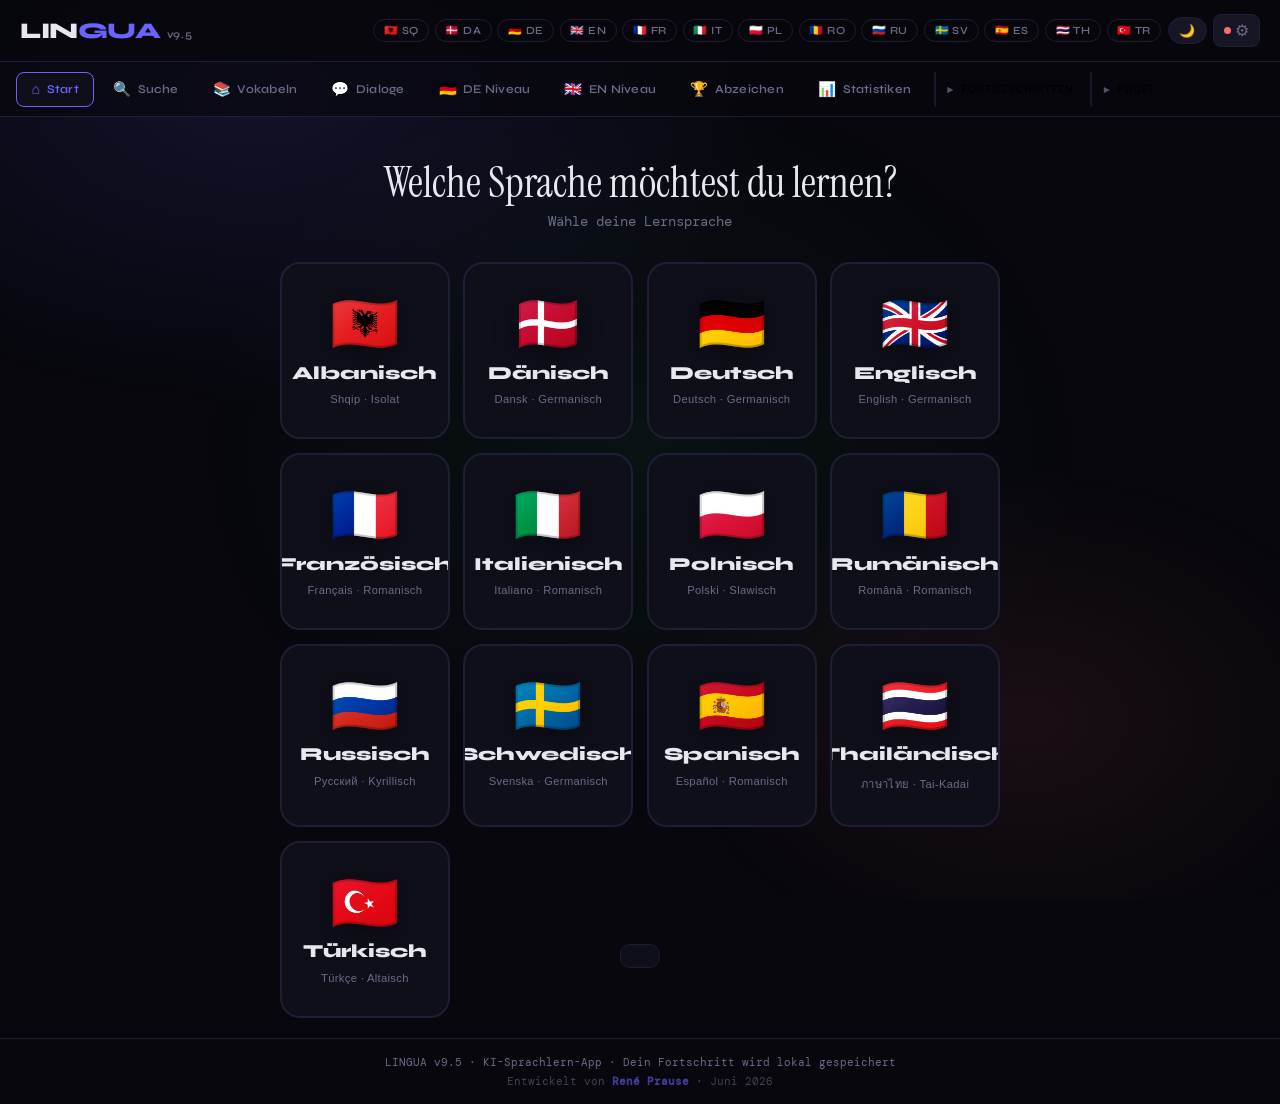
==== commit 24ccca8b: "Add files via upload" ====
--- a/index.html
+++ b/index.html
@@ -23,25 +23,15607 @@
   --accent4: #f7971e;
   --text: #e8e8f0;
   --muted: #6b6b8a;
-  --ru: #ff6b6b; --it: #43e97b; --es: #f7971e; --en: #6c63ff; --tr: #e63946;
-  --sq: #e41e20; --de: #ffcc00; --th: #a8173a; --da: #c60c30; --ro: #002B7F;
-  --fr: #0055A4; --sv: #006AA7;
+  --ru: #ff6b6b;
+  --it: #43e97b;
+  --es: #f7971e;
+  --en: #6c63ff;
+  --tr: #e63946;
+  --sq: #e41e20;
+  --de: #ffcc00;
+  --th: #a8173a;
+  --da: #c60c30;
+  --ro: #002B7F;
+  --fr: #0055A4;
+  --sv: #006AA7;
 }
 * { margin:0; padding:0; box-sizing:border-box; }
 html { height:100%; }
 body { min-height:100%; background:var(--bg); color:var(--text); font-family:'DM Mono', monospace; overflow-x:hidden; overflow-y:scroll; -webkit-text-size-adjust:100%; -webkit-overflow-scrolling:touch; }
+
+/* SCROLLBAR */
 ::-webkit-scrollbar { width:4px; }
 ::-webkit-scrollbar-track { background:var(--bg); }
 ::-webkit-scrollbar-thumb { background:var(--border); border-radius:2px; }
+
+/* BACKGROUND MESH */
 body::before {
   content:''; position:fixed; inset:0; z-index:0; pointer-events:none;
   background: radial-gradient(ellipse 60% 50% at 20% 10%, rgba(108,99,255,.12) 0%, transparent 70%),
               radial-gradient(ellipse 40% 40% at 80% 80%, rgba(255,107,107,.08) 0%, transparent 70%),
               radial-gradient(ellipse 50% 60% at 50% 50%, rgba(67,233,123,.05) 0%, transparent 70%);
 }
+
+/* LAYOUT */
 #app { position:relative; z-index:1; display:flex; flex-direction:column; min-height:100vh; }
+
+/* HEADER */
 header {
   display:flex; align-items:center; justify-content:space-between;
   padding:.9rem 1.25rem; border-bottom:1px solid var(--border);
   background:rgba(7,7,13,.92); backdrop-filter:blur(20px);
-  position:sticky; top:
+  position:sticky; top:0; z-index:100; flex-wrap:wrap; gap:.5rem;
+}
+.logo {
+  font-family:'Syne', sans-serif; font-weight:800; font-size:1.4rem;
+  letter-spacing:-.02em; color:var(--text); flex-shrink:0;
+}
+.logo span { color:var(--accent); }
+.header-right { display:flex; align-items:center; gap:.4rem; flex-wrap:nowrap; }
+.lang-pills { flex:1; overflow-x:auto; scrollbar-width:none; -webkit-overflow-scrolling:touch; }
+.lang-pills::-webkit-scrollbar { display:none; }
+.header-btn-group { display:flex; align-items:center; gap:.4rem; flex-shrink:0; }
+.lang-pills { display:flex; gap:.35rem; flex-wrap:wrap; }
+.lang-pill {
+  padding:.28rem .6rem; border-radius:100px; border:1px solid var(--border);
+  font-size:.68rem; font-family:'Syne',sans-serif; font-weight:600; letter-spacing:.04em;
+  cursor:pointer; transition:all .2s; background:transparent; color:var(--muted);
+  -webkit-tap-highlight-color:transparent;
+}
+.lang-pill.active { border-color:var(--pill-color,var(--accent)); color:var(--pill-color,var(--accent)); background:rgba(108,99,255,.1); }
+.lang-pill[data-lang="ru"] { --pill-color:var(--ru); }
+.lang-pill[data-lang="it"] { --pill-color:var(--it); }
+.lang-pill[data-lang="es"] { --pill-color:var(--es); }
+.lang-pill[data-lang="en"] { --pill-color:var(--en); }
+.lang-pill[data-lang="tr"] { --pill-color:var(--tr); }
+.lang-pill[data-lang="sq"] { --pill-color:var(--sq); }
+.lang-pill[data-lang="de"] { --pill-color:var(--de); }
+.lang-pill[data-lang="th"] { --pill-color:var(--th); }
+.lang-pill[data-lang="da"] { --pill-color:var(--da); }
+.lang-pill[data-lang="ro"] { --pill-color:var(--ro); }
+.lang-pill[data-lang="fr"] { --pill-color:var(--fr); }
+,.lang-pill[data-lang="pl"] { --pill-color:#e63946; }
+.lang-pill[data-lang="sv"] { --pill-color:var(--sv); }
+.settings-btn {
+  background:var(--surface2); border:1px solid var(--border); border-radius:8px;
+  padding:.35rem .6rem; cursor:pointer; font-size:1rem; color:var(--muted);
+  transition:all .2s; display:flex; align-items:center; gap:.3rem;
+  -webkit-tap-highlight-color:transparent;
+}
+.settings-btn:hover { border-color:var(--accent); color:var(--accent); }
+.api-dot-inline { width:7px; height:7px; border-radius:50%; background:var(--accent2); display:inline-block; }
+.api-dot-inline.ok { background:var(--accent3); }
+
+/* NAV */
+nav {
+  display:flex; gap:.2rem; overflow-x:auto; padding:.6rem 1rem;
+  background:var(--nav-bg, rgba(7,7,13,.6)); border-bottom:1px solid var(--border);
+  scrollbar-width:none; -webkit-overflow-scrolling:touch; flex-shrink:0;
+}
+nav::-webkit-scrollbar { display:none; }
+.nav-btn {
+  display:flex; align-items:center; gap:.4rem; padding:.5rem .9rem;
+  border-radius:8px; border:1px solid transparent; background:transparent;
+  color:var(--nav-text, var(--muted)); font-family:'Syne',sans-serif; font-size:.75rem; font-weight:600;
+  cursor:pointer; transition:all .2s; white-space:nowrap; letter-spacing:.02em;
+  -webkit-tap-highlight-color:transparent; flex-shrink:0;
+}
+.nav-btn:hover { color:var(--text); border-color:var(--border); background:var(--surface2); }
+.nav-btn.active { background:var(--surface); border-color:var(--accent); color:var(--accent); }
+.nav-icon { font-size:.9rem; }
+
+/* Light mode nav fix */
+:root.light nav { background:var(--nav-bg, rgba(220,220,235,.95)); }
+:root.light .nav-btn { color:var(--nav-text, #444466); }
+:root.light .nav-btn:hover { color:var(--text); background:rgba(0,0,0,.06); }
+:root.light .nav-btn.active { background:#fff; color:var(--accent); border-color:var(--accent); }
+
+/* MAIN */
+main { padding:1.25rem; max-width:900px; width:100%; margin:0 auto; flex:1; }
+
+/* SECTIONS */
+.section { display:none; animation:fadeIn .3s ease; }
+.section.active { display:block; }
+@keyframes fadeIn { from{opacity:0;transform:translateY(8px)} to{opacity:1;transform:translateY(0)} }
+
+/* CARDS */
+.card {
+  background:var(--surface); border:1px solid var(--border); border-radius:16px;
+  padding:1.5rem; margin-bottom:1rem;
+}
+.card-title {
+  font-family:'Syne',sans-serif; font-weight:700; font-size:1rem;
+  color:var(--text); margin-bottom:1rem; display:flex; align-items:center; gap:.5rem;
+}
+
+/* VOCAB TRAINER */
+.vocab-card {
+  background:var(--surface); border:1px solid var(--border); border-radius:20px;
+  padding:3rem 2rem; text-align:center; margin-bottom:1.5rem; position:relative;
+  min-height:100px; display:flex; flex-direction:column; align-items:center; justify-content:center;
+  transition:transform .3s; cursor:pointer;
+}
+.vocab-card:hover { transform:translateY(-2px); }
+.vocab-card .word-main {
+  font-family:'Instrument Serif', serif; font-size:3rem; color:var(--text);
+  margin-bottom:.5rem; line-height:1.1;
+}
+.vocab-card .word-sub {
+  font-size:.85rem; color:var(--muted); font-style:italic;
+}
+.vocab-card .word-translation {
+  font-size:1.2rem; color:var(--accent); margin-top:1rem;
+  font-family:'Syne',sans-serif; opacity:0; transition:opacity .3s;
+}
+.vocab-card.revealed .word-translation { opacity:1; }
+.vocab-card .flip-hint { position:absolute; bottom:1rem; right:1rem; font-size:.7rem; color:var(--muted); }
+.vocab-controls { display:flex; gap:.75rem; justify-content:center; flex-wrap:wrap; }
+.btn {
+  padding:.7rem 1.4rem; border-radius:10px; border:1px solid var(--border);
+  background:var(--surface2); color:var(--text); font-family:'Syne',sans-serif;
+  font-size:.8rem; font-weight:600; cursor:pointer; transition:all .2s; letter-spacing:.03em;
+}
+.btn:hover { border-color:var(--accent); color:var(--accent); }
+.btn.primary { background:var(--accent); border-color:var(--accent); color:#fff; }
+.btn.primary:hover { background:#5a52e8; }
+.btn.success { background:rgba(67,233,123,.15); border-color:var(--accent3); color:var(--accent3); }
+.btn.danger { background:rgba(255,107,107,.15); border-color:var(--accent2); color:var(--accent2); }
+.btn.warn { background:rgba(247,151,30,.15); border-color:var(--accent4); color:var(--accent4); }
+
+/* PROGRESS BAR */
+.progress-bar { height:4px; background:var(--border); border-radius:2px; margin-bottom:1.5rem; overflow:hidden; }
+.progress-fill { height:100%; background:var(--accent); border-radius:2px; transition:width .5s; }
+
+/* STATS ROW */
+.stats-row { display:flex; gap:1rem; margin-bottom:1.5rem; flex-wrap:wrap; }
+.stat-box {
+  flex:1; min-width:80px; background:var(--surface); border:1px solid var(--border);
+  border-radius:12px; padding:1rem; text-align:center;
+}
+.stat-num { font-family:'Syne',sans-serif; font-size:1.6rem; font-weight:800; color:var(--accent); }
+.stat-lbl { font-size:.7rem; color:var(--muted); margin-top:.2rem; }
+
+/* QUIZ */
+.quiz-question { font-family:'Instrument Serif',serif; font-size:2rem; text-align:center; margin-bottom:2rem; line-height:1.3; }
+.quiz-options { display:grid; grid-template-columns:1fr 1fr; gap:.75rem; margin-bottom:1.5rem; }
+.quiz-opt {
+  padding:1rem 1.2rem; border-radius:12px; border:1px solid var(--border);
+  background:var(--surface2); color:var(--text); font-family:'DM Mono',monospace;
+  font-size:.85rem; cursor:pointer; transition:all .2s; text-align:left;
+}
+.quiz-opt:hover { border-color:var(--accent); }
+.quiz-opt.correct { background:rgba(67,233,123,.2); border-color:var(--accent3); color:var(--accent3); }
+.quiz-opt.wrong { background:rgba(255,107,107,.2); border-color:var(--accent2); color:var(--accent2); }
+.quiz-feedback { text-align:center; font-size:.9rem; min-height:1.5rem; color:var(--muted); }
+
+/* FREE LEARNING */
+.topic-grid { display:grid; grid-template-columns:repeat(auto-fill, minmax(140px, 1fr)); gap:.75rem; margin-bottom:1.5rem; }
+.topic-btn {
+  padding:1rem; border-radius:12px; border:1px solid var(--border); background:var(--surface2);
+  color:var(--text); font-family:'Syne',sans-serif; font-size:.8rem; font-weight:600;
+  cursor:pointer; transition:all .2s; text-align:center;
+}
+.topic-btn:hover, .topic-btn.active { border-color:var(--accent); color:var(--accent); background:rgba(108,99,255,.1); }
+.vocab-list { display:flex; flex-direction:column; gap:.5rem; }
+.vocab-item {
+  display:flex; justify-content:space-between; align-items:center;
+  padding:.8rem 1rem; background:var(--surface2); border-radius:10px;
+  border:1px solid transparent; transition:border-color .2s;
+}
+.vocab-item:hover { border-color:var(--border); }
+.vi-foreign { font-family:'Instrument Serif',serif; font-size:1.1rem; }
+.vi-translation { font-size:.8rem; color:var(--muted); }
+.vi-speak { background:none; border:none; color:var(--muted); cursor:pointer; font-size:1rem; padding:.2rem; transition:color .2s; }
+.vi-speak:hover { color:var(--accent); }
+
+/* TRANSLATOR */
+.translate-grid { display:grid; grid-template-columns:1fr auto 1fr; gap:.85rem; align-items:start; }
+.translate-box { background:var(--surface2); border:1px solid var(--border); border-radius:12px; overflow:hidden; }
+.translate-label { padding:.6rem 1rem; font-size:.7rem; font-family:'Syne',sans-serif; font-weight:700; letter-spacing:.08em; color:var(--muted); border-bottom:1px solid var(--border); display:flex; justify-content:space-between; align-items:center; gap:.5rem; }
+.translate-textarea { width:100%; background:transparent; border:none; color:var(--text); font-family:'DM Mono',monospace; font-size:.9rem; padding:1rem; min-height:120px; resize:vertical; outline:none; }
+.translate-arrow { display:flex; flex-direction:column; align-items:center; gap:.5rem; padding-top:2.4rem; }
+.translate-arrow button { background:var(--surface); border:1px solid var(--border); color:var(--accent); border-radius:8px; padding:.45rem .6rem; cursor:pointer; font-size:1rem; transition:all .2s; line-height:1; }
+.translate-arrow button:hover { background:var(--accent); color:#fff; }
+.lang-select { background:var(--bg); border:1px solid var(--border); color:var(--text); border-radius:6px; padding:.2rem .4rem; font-family:'DM Mono',monospace; font-size:.7rem; max-width:140px; cursor:pointer; }
+
+/* AI ASSISTANT */
+.chat-window {
+  background:var(--surface2); border:1px solid var(--border); border-radius:16px;
+  height:380px; overflow-y:auto; padding:1rem; display:flex; flex-direction:column; gap:.75rem;
+  margin-bottom:1rem;
+}
+.msg { display:flex; gap:.75rem; animation:fadeIn .2s ease; }
+.msg.user { flex-direction:row-reverse; }
+.msg-avatar { width:32px; height:32px; border-radius:50%; display:flex; align-items:center; justify-content:center; font-size:.8rem; flex-shrink:0; }
+.msg.ai .msg-avatar { background:rgba(108,99,255,.2); color:var(--accent); }
+.msg.user .msg-avatar { background:rgba(67,233,123,.2); color:var(--accent3); }
+.msg-bubble { background:var(--surface); border:1px solid var(--border); border-radius:12px; padding:.75rem 1rem; font-size:.85rem; line-height:1.6; max-width:80%; }
+.msg.user .msg-bubble { background:rgba(108,99,255,.12); border-color:rgba(108,99,255,.3); }
+.chat-input-row { display:flex; gap:.75rem; align-items:center; }
+.chat-input {
+  flex:1; background:var(--surface2); border:1px solid var(--border); border-radius:10px;
+  color:var(--text); font-family:'DM Mono',monospace; font-size:.85rem; padding:.75rem 1rem;
+  outline:none; transition:border-color .2s;
+}
+.chat-input:focus { border-color:var(--accent); }
+.mic-btn {
+  width:42px; height:42px; border-radius:50%; background:var(--surface); border:1px solid var(--border);
+  color:var(--muted); cursor:pointer; transition:all .2s; display:flex; align-items:center; justify-content:center; font-size:1.1rem;
+}
+.mic-btn:hover { border-color:var(--accent); color:var(--accent); }
+.mic-btn.listening { background:rgba(255,107,107,.2); border-color:var(--accent2); color:var(--accent2); animation:pulse 1s infinite; }
+@keyframes pulse { 0%,100%{transform:scale(1)} 50%{transform:scale(1.08)} }
+.ai-mode-chips { display:flex; gap:.5rem; flex-wrap:wrap; margin-bottom:1rem; }
+.ai-chip { padding:.3rem .75rem; border-radius:100px; border:1px solid var(--border); font-size:.72rem; font-family:'Syne',sans-serif; font-weight:600; cursor:pointer; transition:all .2s; color:var(--muted); background:transparent; }
+.ai-chip.active { border-color:var(--accent); color:var(--accent); background:rgba(108,99,255,.1); }
+
+/* FOOTER */
+footer { padding:1rem 2rem; border-top:1px solid var(--border); text-align:center; font-size:.7rem; color:var(--muted); }
+
+/* LOADING SPINNER */
+.spinner { display:inline-block; width:16px; height:16px; border:2px solid var(--border); border-top-color:var(--accent); border-radius:50%; animation:spin .6s linear infinite; }
+@keyframes spin { to{transform:rotate(360deg)} }
+
+/* BADGE */
+.badge { display:inline-block; padding:.15rem .5rem; border-radius:100px; font-size:.65rem; font-family:'Syne',sans-serif; font-weight:700; letter-spacing:.05em; }
+.badge-accent { background:rgba(108,99,255,.2); color:var(--accent); }
+
+/* MYVOCAB GRID FIX */
+@media(max-width:500px) {
+  #myvocab .card > div:first-of-type { grid-template-columns:1fr; }
+}
+.mv-item {
+  display:flex; justify-content:space-between; align-items:center;
+  padding:.8rem 1rem; background:var(--surface2); border-radius:10px;
+  border:1px solid transparent; transition:border-color .2s; gap:.5rem;
+}
+.mv-item:hover { border-color:var(--border); }
+.mv-actions { display:flex; gap:.4rem; flex-shrink:0; }
+.mv-del { background:none; border:none; color:var(--muted); cursor:pointer; font-size:1rem; padding:.2rem; transition:color .2s; }
+.mv-del:hover { color:var(--accent2); }
+.gen-word-row {
+  display:flex; justify-content:space-between; align-items:center;
+  padding:.8rem 1rem; background:var(--surface2); border-radius:10px;
+  border:1px solid var(--border); gap:.5rem; margin-bottom:.5rem;
+}
+.gen-save-btn { background:none; border:1px solid var(--border); color:var(--muted); cursor:pointer; font-size:.8rem; padding:.3rem .6rem; border-radius:6px; transition:all .2s; white-space:nowrap; }
+.gen-save-btn:hover { border-color:var(--accent3); color:var(--accent3); }
+.gen-save-btn.saved { border-color:var(--accent3); color:var(--accent3); background:rgba(67,233,123,.1); }
+
+/* API KEY MODAL */
+.modal-overlay {
+  position:fixed; inset:0; background:rgba(0,0,0,.75); z-index:500;
+  display:flex; align-items:center; justify-content:center; padding:1rem;
+  backdrop-filter:blur(8px); overflow-y:auto;
+}
+.modal-overlay.hidden { display:none; }
+.modal-box {
+  background:var(--surface); border:1px solid var(--border); border-radius:20px;
+  padding:1.5rem; max-width:460px; width:100%;
+  max-height:90vh; overflow:hidden;
+}
+.modal-title { font-family:'Syne',sans-serif; font-weight:800; font-size:1.2rem; margin-bottom:.5rem; }
+.modal-desc { font-size:.8rem; color:var(--muted); line-height:1.6; margin-bottom:1.25rem; }
+.modal-input {
+  width:100%; background:var(--surface2); border:1px solid var(--border); border-radius:10px;
+  color:var(--text); font-family:'DM Mono',monospace; font-size:.85rem; padding:.75rem 1rem;
+  outline:none; margin-bottom:1rem; transition:border-color .2s;
+}
+.modal-input:focus { border-color:var(--accent); }
+.modal-link { font-size:.75rem; color:var(--accent); text-decoration:none; display:block; margin-bottom:1.25rem; }
+.modal-link:hover { text-decoration:underline; }
+.modal-note { font-size:.72rem; color:var(--muted); margin-top:1rem; line-height:1.5; padding:.75rem; background:rgba(108,99,255,.07); border-radius:8px; border:1px solid rgba(108,99,255,.15); }
+.api-key-indicator {
+  width:8px; height:8px; border-radius:50%; background:var(--accent2); display:inline-block; margin-right:.4rem;
+}
+.api-key-indicator.ok { background:var(--accent3); }
+
+/* TOAST */
+#toast {
+  position:fixed; bottom:2rem; left:50%; transform:translateX(-50%) translateY(100px);
+  background:var(--surface); border:1px solid var(--border); border-radius:10px;
+  padding:.7rem 1.2rem; font-size:.8rem; z-index:999; transition:transform .3s;
+}
+#toast.show { transform:translateX(-50%) translateY(0); }
+
+/* LANGUAGE SELECTION CARDS */
+.lang-select-grid {
+  display:grid; grid-template-columns:repeat(4,1fr); gap:.85rem; max-width:720px; margin:0 auto;
+}
+@media(max-width:600px) {
+  .lang-select-grid { grid-template-columns:1fr 1fr; gap:.65rem; }
+}
+@media(max-width:360px) {
+  .lang-select-grid { grid-template-columns:1fr 1fr; gap:.5rem; }
+}
+.lang-select-card {
+  background:var(--surface); border:2px solid var(--border); border-radius:20px;
+  padding:2rem 1rem; text-align:center; cursor:pointer;
+  transition:all .25s cubic-bezier(.34,1.56,.64,1);
+  display:flex; flex-direction:column; align-items:center; gap:.6rem;
+  -webkit-tap-highlight-color:transparent; position:relative; overflow:hidden;
+}
+.lang-select-card::before {
+  content:''; position:absolute; inset:0; opacity:0; transition:opacity .3s;
+  background:radial-gradient(circle at 50% 30%, rgba(108,99,255,.15), transparent 70%);
+}
+.lang-select-card:hover { transform:translateY(-4px) scale(1.02); border-color:var(--accent); }
+.lang-select-card:hover::before { opacity:1; }
+.lang-select-card:active { transform:scale(.97); }
+.lsc-flag { font-size:3.5rem; line-height:1; filter:drop-shadow(0 4px 12px rgba(0,0,0,.4)); }
+.lsc-name { font-family:'Syne',sans-serif; font-weight:800; font-size:1.15rem; color:var(--text); }
+.lsc-sub { font-size:.7rem; color:var(--muted); letter-spacing:.03em; }
+
+@media(max-width:400px) {
+  .lang-select-grid { grid-template-columns:1fr 1fr; gap:.75rem; }
+  .lang-select-card { padding:1.5rem .75rem; }
+  .lsc-flag { font-size:2.8rem; }
+  .lsc-name { font-size:1rem; }
+}
+
+/* HOME DASHBOARD */
+.home-grid { display:grid; grid-template-columns:repeat(auto-fill,minmax(200px,1fr)); gap:1rem; }
+.home-card {
+  background:var(--surface); border:1px solid var(--border); border-radius:16px;
+  padding:1.5rem; cursor:pointer; transition:all .25s; position:relative; overflow:hidden;
+}
+.home-card::before { content:''; position:absolute; inset:0; background:var(--hc-color,var(--accent)); opacity:0; transition:opacity .3s; }
+.home-card:hover { transform:translateY(-3px); border-color:var(--hc-color,var(--accent)); }
+.home-card:hover::before { opacity:.04; }
+.hc-icon { font-size:2rem; margin-bottom:.75rem; }
+.hc-title { font-family:'Syne',sans-serif; font-weight:700; font-size:1rem; margin-bottom:.3rem; }
+.hc-desc { font-size:.75rem; color:var(--muted); line-height:1.5; }
+
+/* ============================================================
+   RESPONSIVE & MOBILE
+   ============================================================ */
+
+/* Translator: stack on mobile, side-by-side on desktop */
+.translate-grid {
+  display:grid;
+  grid-template-columns:1fr auto 1fr;
+  gap:.75rem;
+  align-items:start;
+}
+.translate-arrow {
+  display:flex; flex-direction:column; align-items:center;
+  gap:.5rem; padding-top:2.5rem;
+}
+.translate-arrow button {
+  background:var(--surface); border:1px solid var(--border); color:var(--accent);
+  border-radius:8px; padding:.5rem .65rem; cursor:pointer; font-size:1rem;
+  transition:all .2s; line-height:1;
+}
+.translate-arrow button:hover { background:var(--accent); color:#fff; }
+
+@media(max-width:650px) {
+  /* TRANSLATOR: stack vertically */
+  .translate-grid {
+    grid-template-columns:1fr;
+    gap:.75rem;
+  }
+  .translate-arrow {
+    flex-direction:row;
+    justify-content:center;
+    padding-top:0;
+    gap:.75rem;
+  }
+
+  /* HEADER: tighter */
+  header { padding:.7rem .9rem; gap:.4rem; }
+  .logo { font-size:1.2rem; }
+  .lang-pill { padding:.22rem .45rem; font-size:.62rem; }
+  .settings-btn { padding:.3rem .5rem; font-size:.9rem; }
+
+  /* NAV: smaller */
+  nav { padding:.4rem .75rem; gap:.15rem; }
+  .nav-btn { padding:.45rem .7rem; font-size:.7rem; }
+
+  /* MAIN */
+  main { padding:.85rem; }
+
+  /* VOCAB CARD */
+  .vocab-card { padding:2rem 1rem; min-height:180px; }
+  .vocab-card .word-main { font-size:1.7rem; }
+  .vocab-controls { gap:.4rem; }
+  .vocab-controls .btn { padding:.55rem .7rem; font-size:.72rem; }
+
+  /* QUIZ */
+  .quiz-options { grid-template-columns:1fr; gap:.5rem; }
+  .quiz-question { font-size:1.5rem; }
+
+  /* HOME GRID */
+  .home-grid { grid-template-columns:1fr 1fr; gap:.75rem; }
+  .home-card { padding:1.1rem .9rem; }
+  .hc-icon { font-size:1.5rem; margin-bottom:.4rem; }
+  .hc-title { font-size:.85rem; }
+  .hc-desc { font-size:.7rem; }
+
+  /* STATS */
+  .stats-row { gap:.4rem; }
+  .stat-box { padding:.6rem .4rem; min-width:60px; }
+  .stat-num { font-size:1.2rem; }
+  .stat-lbl { font-size:.62rem; }
+
+  /* CHAT */
+  .chat-window { height:260px; }
+  .msg-bubble { font-size:.8rem; padding:.6rem .8rem; max-width:88%; }
+  .chat-input-row { gap:.5rem; }
+  .mic-btn { width:38px; height:38px; font-size:1rem; flex-shrink:0; }
+
+  /* CARDS */
+  .card { padding:1rem; }
+  .card-title { font-size:.9rem; }
+
+  /* MY VOCAB ADD FORM */
+  #myvocab .card > div[style*="grid"] {
+    grid-template-columns:1fr !important;
+  }
+
+  /* MODAL */
+  .modal-box { padding:1.1rem; margin:.5rem; }
+  .modal-title { font-size:1rem; }
+
+  /* LANG PICKER */
+  .lang-select-grid { grid-template-columns:1fr 1fr; gap:.75rem; }
+  .lang-select-card { padding:1.4rem .6rem; border-radius:14px; }
+  .lsc-flag { font-size:2.6rem; }
+  .lsc-name { font-size:.95rem; }
+  .lsc-sub { font-size:.62rem; }
+
+  /* BUTTONS */
+  .btn { padding:.55rem .85rem; font-size:.75rem; }
+  .btn.primary { padding:.6rem 1rem; }
+
+  /* GENERATOR quick topics */
+  .ai-chip { font-size:.68rem; padding:.25rem .6rem; }
+
+  /* FOOTER */
+  footer { font-size:.65rem; padding:.75rem 1rem; }
+}
+
+@media(max-width:380px) {
+  .logo { font-size:1rem; }
+  .lang-pill { padding:.2rem .38rem; font-size:.58rem; }
+  .home-grid { grid-template-columns:1fr; }
+  .vocab-card .word-main { font-size:1.4rem; }
+  .quiz-question { font-size:1.2rem; }
+  main { padding:.65rem; }
+  .lsc-flag { font-size:2.2rem; }
+  .lang-select-grid { gap:.5rem; }
+}
+
+/* Tall phones — give chat more room */
+@media(min-height:750px) and (max-width:650px) {
+  .chat-window { height:320px; }
+  .vocab-card { min-height:200px; }
+}
+/* Android+NavLevel */
+*{-webkit-tap-highlight-color:rgba(0,0,0,0);}
+button,.btn,.nav-btn,.lang-pill,.nav-level-toggle{touch-action:manipulation;cursor:pointer;-webkit-tap-highlight-color:transparent;user-select:none;}
+nav{touch-action:pan-x;}
+.hidden{pointer-events:none!important;}
+.modal-overlay.hidden,.onboarding-overlay.hidden{pointer-events:none!important;display:none!important;}
+.nav-level-toggle{display:flex;align-items:center;gap:.35rem;background:none;border:none;border-left:2px solid var(--border);padding:.35rem .6rem;cursor:pointer;margin-left:.25rem;border-radius:0;flex-shrink:0;opacity:.75;transition:opacity .2s;}
+.nav-level-toggle.open{border-left-color:var(--accent);opacity:1;}
+.nav-toggle-icon{font-size:.65rem;color:var(--muted);transition:transform .25s;display:inline-block;}
+.nav-level-toggle.open .nav-toggle-icon{transform:rotate(90deg);color:var(--accent);}
+</style>
+
+<style>
+/* ============================================================
+   NEW FEATURES CSS
+   ============================================================ */
+
+/* ============================================================
+   NEUE FEATURES: ONBOARDING · SUCHE · KONJUGATION
+   ============================================================ */
+
+/* ONBOARDING OVERLAY */
+.onboarding-overlay {
+  position:fixed; inset:0; background:rgba(0,0,0,.92); z-index:900;
+  display:flex; align-items:center; justify-content:center; padding:1.5rem;
+  backdrop-filter:blur(12px);
+}
+.onboarding-overlay.hidden { display:none; }
+.onboarding-box {
+  background:var(--surface); border:1px solid var(--border); border-radius:24px;
+  padding:2rem; max-width:420px; width:100%; text-align:center;
+  animation:fadeIn .4s ease;
+}
+.onboarding-emoji { font-size:4rem; margin-bottom:1rem; display:block; }
+.onboarding-title { font-family:'Syne',sans-serif; font-weight:800; font-size:1.5rem; margin-bottom:.5rem; line-height:1.2; }
+.onboarding-text { font-size:.85rem; color:var(--muted); line-height:1.7; margin-bottom:1.5rem; }
+.onboarding-dots { display:flex; justify-content:center; gap:.5rem; margin-bottom:1.5rem; }
+.onboarding-dot { width:8px; height:8px; border-radius:50%; background:var(--border); transition:all .3s; }
+.onboarding-dot.active { background:var(--accent); width:24px; border-radius:4px; }
+.onboarding-feature-grid { display:grid; grid-template-columns:1fr 1fr; gap:.6rem; margin-bottom:1.5rem; text-align:left; }
+.onboarding-feature { background:var(--surface2); border-radius:10px; padding:.65rem .75rem; font-size:.78rem; }
+.onboarding-feature-icon { font-size:1.2rem; margin-bottom:.2rem; display:block; }
+.onboarding-feature-name { font-family:'Syne',sans-serif; font-weight:700; font-size:.75rem; }
+.onboarding-feature-desc { color:var(--muted); font-size:.68rem; }
+
+/* SEARCH */
+.search-wrapper { position:relative; margin-bottom:1.25rem; }
+.search-input {
+  width:100%; background:var(--surface2); border:1.5px solid var(--border);
+  border-radius:12px; color:var(--text); font-size:.9rem; padding:.7rem 1rem .7rem 2.5rem;
+  outline:none; font-family:'DM Mono',monospace; transition:border-color .2s; box-sizing:border-box;
+}
+.search-input:focus { border-color:var(--accent); }
+.search-icon { position:absolute; left:.8rem; top:50%; transform:translateY(-50%); color:var(--muted); font-size:.95rem; pointer-events:none; }
+.search-clear { position:absolute; right:.75rem; top:50%; transform:translateY(-50%); background:none; border:none; color:var(--muted); cursor:pointer; font-size:1rem; display:none; padding:0; }
+.search-result-count { font-size:.72rem; color:var(--muted); margin-bottom:.75rem; }
+.search-highlight { background:rgba(108,99,255,.25); color:var(--accent); border-radius:2px; padding:0 1px; }
+
+/* CONJUGATION */
+.conj-table { width:100%; border-collapse:collapse; margin-top:.75rem; }
+.conj-table th { background:var(--surface2); font-family:'Syne',sans-serif; font-size:.72rem; font-weight:700; padding:.5rem .75rem; text-align:left; color:var(--muted); border-bottom:1px solid var(--border); }
+.conj-table td { padding:.5rem .75rem; font-size:.82rem; border-bottom:1px solid var(--border); }
+.conj-table tr:last-child td { border-bottom:none; }
+.conj-table .pronoun { color:var(--muted); font-size:.78rem; }
+.conj-table .form { font-family:'Instrument Serif',serif; font-size:1rem; }
+.conj-table .translation { color:var(--muted); font-size:.72rem; }
+.conj-tense-tabs { display:flex; gap:.4rem; flex-wrap:wrap; margin-bottom:1rem; }
+.conj-tense-btn { background:var(--surface2); border:1px solid var(--border); border-radius:8px; padding:.35rem .75rem; font-size:.72rem; font-family:'Syne',sans-serif; font-weight:600; cursor:pointer; color:var(--muted); transition:all .2s; }
+.conj-tense-btn.active { background:var(--accent); border-color:var(--accent); color:#fff; }
+.conj-verb-input { display:flex; gap:.5rem; margin-bottom:1rem; flex-wrap:wrap; }
+.conj-verb-field { flex:1; min-width:160px; background:var(--surface2); border:1.5px solid var(--border); border-radius:10px; color:var(--text); font-size:.85rem; padding:.6rem 1rem; outline:none; font-family:'DM Mono',monospace; transition:border-color .2s; }
+.conj-verb-field:focus { border-color:var(--accent); }
+.conj-quiz-input { width:100%; background:var(--surface2); border:2px solid var(--border); border-radius:10px; color:var(--text); font-family:'Instrument Serif',serif; font-size:1.3rem; padding:.6rem 1rem; outline:none; text-align:center; transition:border-color .2s; box-sizing:border-box; }
+.conj-quiz-input.correct { border-color:var(--accent3); background:rgba(67,233,123,.1); }
+.conj-quiz-input.wrong   { border-color:var(--accent2); background:rgba(255,107,107,.1); }
+.conj-pronoun-badge { display:inline-block; background:var(--surface2); border:1px solid var(--border); border-radius:6px; padding:.2rem .6rem; font-size:.75rem; color:var(--muted); margin-bottom:.5rem; font-family:'Syne',sans-serif; font-weight:700; }
+
+/* THEME TOGGLE */
+:root.light {
+  --bg:#f4f4f8; --surface:#ffffff; --surface2:#eeeef6; --border:#d0d0e0;
+  --text:#1a1a2e; --muted:#6b6b8a; --accent:#5a52d5; --accent2:#e05555;
+  --accent3:#2db56a; --accent4:#e07b10;
+}
+:root.light body::before { opacity:.04; }
+:root.light .vocab-card, :root.light .card { box-shadow:0 2px 12px rgba(0,0,0,.08); }
+.theme-toggle { background:var(--surface2); border:1px solid var(--border); border-radius:20px; padding:.3rem .65rem; cursor:pointer; font-size:.8rem; transition:all .2s; }
+
+/* STATS CHARTS */
+.chart-bar-wrap { display:flex; flex-direction:column; gap:.5rem; }
+.chart-bar-row { display:flex; align-items:center; gap:.75rem; font-size:.75rem; }
+.chart-bar-label { width:80px; color:var(--muted); flex-shrink:0; text-align:right; }
+.chart-bar-track { flex:1; background:var(--border); border-radius:4px; height:10px; overflow:hidden; }
+.chart-bar-fill { height:100%; border-radius:4px; background:var(--accent); transition:width .8s ease; }
+.chart-bar-val { width:35px; color:var(--muted); font-size:.7rem; }
+
+/* CALENDAR STREAK */
+.streak-grid { display:grid; grid-template-columns:repeat(7,1fr); gap:3px; }
+.streak-cell { aspect-ratio:1; border-radius:3px; background:var(--border); }
+.streak-cell.active { background:var(--accent3); }
+.streak-cell.today { outline:2px solid var(--accent); }
+
+/* WRITING EXERCISE */
+.write-input { width:100%; background:var(--surface2); border:2px solid var(--border); border-radius:12px; color:var(--text); font-family:'Instrument Serif',serif; font-size:1.6rem; padding:.75rem 1rem; outline:none; text-align:center; transition:border-color .2s; }
+.write-input:focus { border-color:var(--accent); }
+.write-input.correct { border-color:var(--accent3); background:rgba(67,233,123,.1); }
+.write-input.wrong { border-color:var(--accent2); background:rgba(255,107,107,.1); }
+.write-hint { font-size:.75rem; color:var(--muted); margin-top:.5rem; text-align:center; min-height:1.2rem; }
+
+/* XP / GAMIFICATION */
+.xp-bar-track { height:8px; background:var(--border); border-radius:4px; overflow:hidden; margin:.5rem 0; }
+.xp-bar-fill { height:100%; border-radius:4px; background:linear-gradient(90deg,var(--accent),#a855f7); transition:width .6s ease; }
+.badge-grid { display:grid; grid-template-columns:repeat(auto-fill,minmax(80px,1fr)); gap:.75rem; }
+/* DEUTSCH SPRACHNIVEAU */
+.niveau-topic-grid { display:grid; grid-template-columns:1fr 1fr; gap:.4rem; }
+.niveau-topic-btn { background:var(--surface2); border:1px solid var(--border); border-radius:10px; padding:.55rem .5rem; cursor:pointer; text-align:center; transition:all .2s; font-size:.72rem; color:var(--text); font-family:'Syne',sans-serif; font-weight:600; line-height:1.3; }
+.niveau-topic-btn:hover,.niveau-topic-btn.active { background:var(--accent); color:#fff; border-color:var(--accent); }
+.niveau-topic-btn .ntb-icon { font-size:1.1rem; display:block; margin-bottom:.15rem; }
+.niveau-topic-btn .ntb-prog { display:block; font-size:.6rem; color:var(--accent3); margin-top:.2rem; font-weight:700; }
+.badge-item { background:var(--surface2); border:1px solid var(--border); border-radius:12px; padding:.75rem .5rem; text-align:center; transition:all .2s; }
+.badge-item.unlocked { border-color:var(--accent4); background:rgba(247,151,30,.1); }
+.badge-item.locked { opacity:.4; filter:grayscale(1); }
+.badge-icon { font-size:1.8rem; display:block; margin-bottom:.3rem; }
+.badge-name { font-size:.65rem; color:var(--muted); font-family:'Syne',sans-serif; font-weight:600; }
+
+/* PRONUNCIATION RATING */
+.pron-meter { display:flex; gap:4px; margin:.75rem 0; }
+.pron-bar { flex:1; height:20px; border-radius:3px; background:var(--border); transition:background .4s; }
+.pron-bar.fill-green { background:var(--accent3); }
+.pron-bar.fill-yellow { background:var(--accent4); }
+.pron-bar.fill-red { background:var(--accent2); }
+
+/* SENTENCE EXAMPLES */
+.example-box { background:var(--surface2); border-left:3px solid var(--accent); border-radius:0 8px 8px 0; padding:.6rem .9rem; margin:.4rem 0; font-size:.82rem; line-height:1.5; }
+.example-de { color:var(--muted); font-size:.75rem; margin-top:.2rem; }
+
+/* SHARE */
+.share-code { background:var(--surface2); border:1px solid var(--border); border-radius:8px; padding:.6rem 1rem; font-family:'DM Mono',monospace; font-size:.75rem; word-break:break-all; color:var(--accent); }
+
+/* DAILY GOAL */
+.goal-ring { position:relative; width:80px; height:80px; flex-shrink:0; }
+.goal-ring svg { transform:rotate(-90deg); }
+.goal-ring circle { fill:none; stroke-width:6; }
+.goal-ring .track { stroke:var(--border); }
+.goal-ring .fill { stroke:var(--accent3); stroke-linecap:round; transition:stroke-dashoffset .8s ease; }
+.goal-ring-label { position:absolute; inset:0; display:flex; flex-direction:column; align-items:center; justify-content:center; font-family:'Syne',sans-serif; }
+.goal-ring-num { font-size:.95rem; font-weight:800; line-height:1; }
+.goal-ring-sub { font-size:.5rem; color:var(--muted); }
+
+/* LEARNING PATH */
+.path-step { display:flex; gap:.75rem; align-items:flex-start; padding:.75rem; background:var(--surface2); border-radius:12px; border:1px solid var(--border); margin-bottom:.5rem; cursor:pointer; transition:all .2s; }
+.path-step:hover { border-color:var(--accent); }
+.path-step.done { border-color:var(--accent3); background:rgba(67,233,123,.07); }
+.path-step.locked { opacity:.45; cursor:not-allowed; }
+.path-step-icon { font-size:1.5rem; flex-shrink:0; }
+.path-step-info { flex:1; }
+.path-step-title { font-family:'Syne',sans-serif; font-weight:700; font-size:.85rem; }
+.path-step-desc { font-size:.72rem; color:var(--muted); margin-top:.2rem; }
+.path-step-badge { font-size:.65rem; padding:.15rem .5rem; border-radius:100px; font-family:'Syne',sans-serif; font-weight:700; }
+.psb-done { background:rgba(67,233,123,.2); color:var(--accent3); }
+.psb-lock { background:var(--border); color:var(--muted); }
+.psb-new { background:rgba(108,99,255,.2); color:var(--accent); }
+</style>
+
+<!-- SW verwaltet Cache selbst via activate-Handler -->
+</head>
+<body>
+<div id="app">
+  <header>
+    <div class="logo">LIN<span>GUA</span> <span style="font-size:.7rem;font-weight:600;color:var(--muted);letter-spacing:.05em;" id="logo-version">v9.5</span></div>
+    <div class="header-right">
+      <div class="lang-pills">
+        <button class="lang-pill" data-lang="sq">🇦🇱 SQ</button>
+        <button class="lang-pill" data-lang="da">🇩🇰 DA</button>
+        <button class="lang-pill" data-lang="de">🇩🇪 DE</button>
+        <button class="lang-pill" data-lang="en">🇬🇧 EN</button>
+        <button class="lang-pill" data-lang="fr">🇫🇷 FR</button>
+        <button class="lang-pill" data-lang="it">🇮🇹 IT</button>
+        <button class="lang-pill" data-lang="pl">🇵🇱 PL</button>
+        <button class="lang-pill" data-lang="ro">🇷🇴 RO</button>
+        <button class="lang-pill" data-lang="ru">🇷🇺 RU</button>
+        <button class="lang-pill" data-lang="sv">🇸🇪 SV</button>
+        <button class="lang-pill" data-lang="es">🇪🇸 ES</button>
+        <button class="lang-pill" data-lang="th">🇹🇭 TH</button>
+        <button class="lang-pill" data-lang="tr">🇹🇷 TR</button>
+      </div>
+      <div class="header-btn-group">
+        <button class="theme-toggle" onclick="toggleTheme()" id="theme-btn" title="Hell/Dunkel">🌙</button>
+        <button class="settings-btn" onclick="openSettings()" title="Einstellungen">
+          <span class="api-dot-inline" id="api-dot"></span>⚙
+        </button>
+      </div>
+    </div>
+  </header>
+
+  <nav>
+    <button class="nav-btn active" data-section="home" data-level="anfaenger" onclick="switchSection('home')"><span class="nav-icon">⌂</span> Start</button>
+    <button class="nav-btn" data-section="search" data-level="anfaenger" onclick="switchSection('search')"><span class="nav-icon">🔍</span> Suche</button>
+    <button class="nav-btn" data-section="vocab" data-level="anfaenger" onclick="switchSection('vocab')"><span class="nav-icon">📚</span> Vokabeln</button>
+    <button class="nav-btn" data-section="dialogs" data-level="anfaenger" onclick="switchSection('dialogs')"><span class="nav-icon">💬</span> Dialoge</button>
+    <button class="nav-btn" data-section="deniveau" data-level="anfaenger" onclick="switchSection('deniveau')"><span class="nav-icon">🇩🇪</span> DE Niveau</button>
+    <button class="nav-btn" data-section="enniveau" data-level="anfaenger" onclick="switchSection('enniveau')"><span class="nav-icon">🇬🇧</span> EN Niveau</button>
+    <button class="nav-btn" data-section="badges" data-level="anfaenger" onclick="switchSection('badges')"><span class="nav-icon">🏆</span> Abzeichen</button>
+    <button class="nav-btn" data-section="stats" data-level="anfaenger" onclick="switchSection('stats')"><span class="nav-icon">📊</span> Statistiken</button>
+    <button class="nav-level-toggle" id="nav-toggle-fort" onclick="toggleNavLevel('fortgeschritten')">
+      <span class="nav-toggle-icon">&#9658;</span>
+      <span style="font-size:.65rem;font-weight:700;letter-spacing:.06em;">FORTGESCHRITTEN</span>
+    </button>
+    <button class="nav-btn" data-section="dailytasks" data-level="fortgeschritten" onclick="switchSection('dailytasks')" data-hidden="1" style="display:none;"><span class="nav-icon">📋</span> Tagesaufgaben</button>
+    <button class="nav-btn" data-section="gapfill" data-level="fortgeschritten" onclick="switchSection('gapfill')" data-hidden="1" style="display:none;"><span class="nav-icon">🧩</span> Lückentexte</button>
+    <button class="nav-btn" data-section="wordorder" data-level="fortgeschritten" onclick="switchSection('wordorder')" data-hidden="1" style="display:none;"><span class="nav-icon">🔀</span> Satzbau</button>
+    <button class="nav-btn" data-section="quiz" data-level="fortgeschritten" onclick="switchSection('quiz')" data-hidden="1" style="display:none;"><span class="nav-icon">❓</span> Quiz</button>
+    <button class="nav-btn" data-section="write" data-level="fortgeschritten" onclick="switchSection('write')" data-hidden="1" style="display:none;"><span class="nav-icon">✍</span> Schreiben</button>
+    <button class="nav-btn" data-section="srs" data-level="fortgeschritten" onclick="switchSection('srs')" data-hidden="1" style="display:none;"><span class="nav-icon">🧠</span> SRS</button>
+    <button class="nav-btn" data-section="myvocab" data-level="fortgeschritten" onclick="switchSection('myvocab')" data-hidden="1" style="display:none;"><span class="nav-icon">⭐</span> Meine Vokabeln</button>
+    <button class="nav-btn" data-section="conjugate" data-level="fortgeschritten" onclick="switchSection('conjugate')" data-hidden="1" style="display:none;"><span class="nav-icon">🔗</span> Konjugation</button>
+    <button class="nav-level-toggle" id="nav-toggle-profi" onclick="toggleNavLevel('profi')">
+      <span class="nav-toggle-icon">&#9658;</span>
+      <span style="font-size:.65rem;font-weight:700;letter-spacing:.06em;">PROFI</span>
+    </button>
+    <button class="nav-btn" data-section="ai" data-level="profi" onclick="switchSection('ai')" data-hidden="1" style="display:none;"><span class="nav-icon">✦</span> KI-Assistent</button>
+    <button class="nav-btn" data-section="generator" data-level="profi" onclick="switchSection('generator')" data-hidden="1" style="display:none;"><span class="nav-icon">✨</span> KI-Generator</button>
+    <button class="nav-btn" data-section="translate" data-level="profi" onclick="switchSection('translate')" data-hidden="1" style="display:none;"><span class="nav-icon">⇄</span> Übersetzer</button>
+    <button class="nav-btn" data-section="free" data-level="profi" onclick="switchSection('free')" data-hidden="1" style="display:none;"><span class="nav-icon">🗂</span> Freies Lernen</button>
+    <button class="nav-btn" data-section="path" data-level="profi" onclick="switchSection('path')" data-hidden="1" style="display:none;"><span class="nav-icon">🗺</span> Lernpfad</button>
+  </nav>
+
+  <main>
+    <!-- HOME -->
+    <div class="section active" id="home">
+
+      <!-- VIEW 1: SPRACHAUSWAHL -->
+      <div id="lang-picker">
+        <div style="text-align:center;padding:1.5rem 0 2rem;">
+          <div style="font-family:'Instrument Serif',serif;font-size:2.6rem;margin-bottom:.4rem;line-height:1.1;" id="ui-which-lang">
+            Welche Sprache<br>möchtest du lernen?
+          </div>
+          <div style="font-size:.85rem;color:var(--muted);" id="ui-choose-lang">Wähle deine Lernsprache</div>
+        </div>
+        <div class="lang-select-grid">
+          <button class="lang-select-card" onclick="selectLanguage('sq')"><div class="lsc-flag">🇦🇱</div><div class="lsc-name">Albanisch</div><div class="lsc-sub">Shqip · Isolat</div></button>
+          <button class="lang-select-card" onclick="selectLanguage('da')"><div class="lsc-flag">🇩🇰</div><div class="lsc-name">Dänisch</div><div class="lsc-sub">Dansk · Germanisch</div></button>
+          <button class="lang-select-card" onclick="selectLanguage('de')"><div class="lsc-flag">🇩🇪</div><div class="lsc-name">Deutsch</div><div class="lsc-sub">Deutsch · Germanisch</div></button>
+          <button class="lang-select-card" onclick="selectLanguage('en')"><div class="lsc-flag">🇬🇧</div><div class="lsc-name">Englisch</div><div class="lsc-sub">English · Germanisch</div></button>
+          <button class="lang-select-card" onclick="selectLanguage('fr')"><div class="lsc-flag">🇫🇷</div><div class="lsc-name">Französisch</div><div class="lsc-sub">Français · Romanisch</div></button>
+          <button class="lang-select-card" onclick="selectLanguage('it')"><div class="lsc-flag">🇮🇹</div><div class="lsc-name">Italienisch</div><div class="lsc-sub">Italiano · Romanisch</div></button>
+          <button class="lang-select-card" onclick="selectLanguage('pl')"><div class="lsc-flag">🇵🇱</div><div class="lsc-name">Polnisch</div><div class="lsc-sub">Polski · Slawisch</div></button>
+          <button class="lang-select-card" onclick="selectLanguage('ro')"><div class="lsc-flag">🇷🇴</div><div class="lsc-name">Rumänisch</div><div class="lsc-sub">Română · Romanisch</div></button>
+          <button class="lang-select-card" onclick="selectLanguage('ru')"><div class="lsc-flag">🇷🇺</div><div class="lsc-name">Russisch</div><div class="lsc-sub">Русский · Kyrillisch</div></button>
+          <button class="lang-select-card" onclick="selectLanguage('sv')"><div class="lsc-flag">🇸🇪</div><div class="lsc-name">Schwedisch</div><div class="lsc-sub">Svenska · Germanisch</div></button>
+          <button class="lang-select-card" onclick="selectLanguage('es')"><div class="lsc-flag">🇪🇸</div><div class="lsc-name">Spanisch</div><div class="lsc-sub">Español · Romanisch</div></button>
+          <button class="lang-select-card" onclick="selectLanguage('th')"><div class="lsc-flag">🇹🇭</div><div class="lsc-name">Thailändisch</div><div class="lsc-sub">ภาษาไทย · Tai-Kadai</div></button>
+          <button class="lang-select-card" onclick="selectLanguage('tr')"><div class="lsc-flag">🇹🇷</div><div class="lsc-name">Türkisch</div><div class="lsc-sub">Türkçe · Altaisch</div></button>
+        </div>
+      </div>
+
+      <!-- VIEW 2: DASHBOARD -->
+      <div id="dashboard" style="display:none;">
+        <div style="display:flex;align-items:center;justify-content:space-between;margin-bottom:1.75rem;flex-wrap:wrap;gap:.75rem;">
+          <div>
+            <div style="font-family:'Syne',sans-serif;font-size:1.7rem;font-weight:800;line-height:1.15;">
+              <span id="ui-welcome-back">Willkommen zurück</span> <span id="home-lang-emoji">🇷🇺</span>
+            </div>
+            <div style="color:var(--muted);font-size:.82rem;margin-top:.2rem;" id="dash-lang-subtitle">Du lernst Russisch</div>
+          </div>
+          <button onclick="showLangPicker()" id="ui-change-lang" style="background:var(--surface2);border:1px solid var(--border);border-radius:10px;padding:.5rem 1rem;cursor:pointer;font-size:.75rem;font-family:'Syne',sans-serif;font-weight:600;color:var(--muted);transition:all .2s;white-space:nowrap;">
+            🌍 Sprache wechseln
+          </button>
+        </div>
+        <div class="stats-row" id="home-stats">
+          <div class="stat-box"><div class="stat-num" id="stat-learned">0</div><div class="stat-lbl" id="ui-stat-learned">Gelernt</div></div>
+          <div class="stat-box"><div class="stat-num" id="stat-streak">0</div><div class="stat-lbl" id="ui-stat-streak">Streak</div></div>
+          <div class="stat-box"><div class="stat-num" id="stat-correct">0</div><div class="stat-lbl" id="ui-stat-correct">% Korrekt</div></div>
+          <div class="stat-box"><div class="stat-num" id="stat-total">0</div><div class="stat-lbl" id="ui-stat-total">Quiz Total</div></div>
+        </div>
+        <div class="home-grid">
+          <div class="home-card" style="--hc-color:var(--accent)" onclick="switchSection('vocab')">
+            <div class="hc-icon">📚</div><div class="hc-title" id="ui-hc-vocab">Vokabeltraining</div>
+            <div class="hc-desc" id="ui-hc-vocab-desc">Lerne neue Wörter mit Karteikarten und Sprachausgabe</div>
+          </div>
+          <div class="home-card" style="--hc-color:var(--accent2)" onclick="switchSection('quiz')">
+            <div class="hc-icon">❓</div><div class="hc-title" id="ui-hc-quiz">Quiz</div>
+            <div class="hc-desc" id="ui-hc-quiz-desc">Teste dein Wissen mit Multiple-Choice-Fragen</div>
+          </div>
+          <div class="home-card" style="--hc-color:var(--accent3)" onclick="switchSection('free')">
+            <div class="hc-icon">🗂</div><div class="hc-title" id="ui-hc-free">Freies Lernen</div>
+            <div class="hc-desc" id="ui-hc-free-desc">Wähle ein Thema und stöbere durch Vokabeln</div>
+          </div>
+          <div class="home-card" style="--hc-color:var(--accent4)" onclick="switchSection('translate')">
+            <div class="hc-icon">⇄</div><div class="hc-title" id="ui-hc-translate">Übersetzer</div>
+            <div class="hc-desc" id="ui-hc-translate-desc">Übersetze Begriffe und Sätze sofort</div>
+          </div>
+          <div class="home-card" style="--hc-color:#c77dff" onclick="switchSection('ai')">
+            <div class="hc-icon">✦</div><div class="hc-title" id="ui-hc-ai">KI-Sprachassistent</div>
+            <div class="hc-desc" id="ui-hc-ai-desc">Übe Gespräche mit KI, Mikrofon & Sprachausgabe</div>
+          </div>
+          <div class="home-card" style="--hc-color:#f9c74f" onclick="switchSection('generator')">
+            <div class="hc-icon">✨</div><div class="hc-title" id="ui-hc-gen">KI-Vokabel-Generator</div>
+            <div class="hc-desc" id="ui-hc-gen-desc">Thema eingeben – KI generiert sofort 20 Vokabeln</div>
+          </div>
+          <div class="home-card" style="--hc-color:#90e0ef" onclick="switchSection('myvocab')">
+            <div class="hc-icon">⭐</div><div class="hc-title" id="ui-hc-myvocab">Meine Vokabeln</div>
+            <div class="hc-desc" id="ui-hc-myvocab-desc">Eigene Wörter speichern und gezielt trainieren</div>
+          </div>
+          <div class="home-card" style="--hc-color:#48cae4" onclick="switchSection('srs')">
+            <div class="hc-icon">🧠</div><div class="hc-title">Spaced Repetition</div>
+            <div class="hc-desc">Smarter lernen mit adaptiver Wiederholung</div>
+          </div>
+          <div class="home-card" style="--hc-color:#a8dadc" onclick="switchSection('write')">
+            <div class="hc-icon">✍</div><div class="hc-title">Schreibübung</div>
+            <div class="hc-desc">Tippe die Übersetzung und festige dein Wissen</div>
+          </div>
+          <div class="home-card" style="--hc-color:#e9c46a" onclick="switchSection('stats')">
+            <div class="hc-icon">📊</div><div class="hc-title">Statistiken</div>
+            <div class="hc-desc">Dein Fortschritt, Streak und Schwächen im Überblick</div>
+          </div>
+          <div class="home-card" style="--hc-color:#f4a261" onclick="switchSection('badges')">
+            <div class="hc-icon">🏆</div><div class="hc-title">Abzeichen & XP</div>
+            <div class="hc-desc">Sammle Punkte und schalte Abzeichen frei</div>
+          </div>
+          <div class="home-card" style="--hc-color:#e76f51" onclick="switchSection('path')">
+            <div class="hc-icon">🗺</div><div class="hc-title">Lernpfad</div>
+            <div class="hc-desc">Strukturierte Lektionen von Anfänger bis Fortgeschritten</div>
+          </div>
+          <div class="home-card" style="--hc-color:#2a9d8f" onclick="switchSection('deniveau')">
+            <div class="hc-icon">🇩🇪</div><div class="hc-title" id="hc-deniveau-title">Deutsch Sprachniveau</div>
+            <div class="hc-desc" id="hc-deniveau-desc">A1–C2 strukturiert für Russischsprachige</div>
+          </div>
+          <div class="home-card" style="--hc-color:#457b9d" onclick="switchSection('enniveau')">
+            <div class="hc-icon">🇬🇧</div><div class="hc-title">Englisch Sprachniveau</div>
+            <div class="hc-desc">A1–C2 Englisch lernen mit Übersetzung</div>
+          </div>
+        </div>
+      </div>
+    </div>
+
+    <!-- VOKABELTRAINING -->
+    <div class="section" id="vocab">
+      <div style="display:flex;justify-content:space-between;align-items:center;margin-bottom:1.5rem;">
+        <div style="font-family:'Syne',sans-serif;font-size:1.4rem;font-weight:800;" id="ui-vocab-title">Vokabeltraining</div>
+        <span class="badge badge-accent" id="vocab-counter">0 / 0</span>
+      </div>
+      <div class="progress-bar"><div class="progress-fill" id="vocab-progress" style="width:0%"></div></div>
+      <div class="vocab-card" id="vocab-card" onclick="revealVocab()">
+        <div class="word-main" id="vocab-word">—</div>
+        <div class="word-sub" id="vocab-phonetic"></div>
+        <div class="word-translation" id="vocab-translation"></div>
+        <div class="flip-hint" id="ui-flip-hint">Klicken zum Aufdecken</div>
+      </div>
+      <div class="vocab-controls" id="ui-vocab-controls" style="display:none;">
+        <button class="btn danger" onclick="vocabAnswer(false)" id="ui-btn-again">✗ Nochmal</button>
+        <button class="btn" onclick="speakCurrent()" id="ui-btn-listen">🔊 Anhören</button>
+        <button class="btn warn" onclick="vocabAnswer('skip')" id="ui-btn-skip">→ Überspringen</button>
+        <button class="btn" onclick="vocabAnswer('next')" id="ui-btn-next">→ Weiter</button>
+        <button class="btn success" onclick="vocabAnswer(true)" id="ui-btn-knew">✓ Gewusst</button>
+      </div>
+    </div>
+
+    <!-- QUIZ -->
+    <div class="section" id="quiz">
+      <div style="display:flex;justify-content:space-between;align-items:center;margin-bottom:1.5rem;">
+        <div style="font-family:'Syne',sans-serif;font-size:1.4rem;font-weight:800;" id="ui-quiz-title">Quiz</div>
+        <div style="display:flex;gap:.5rem;align-items:center;">
+          <span class="badge badge-accent" id="quiz-score-badge">0 Punkte</span>
+          <span style="font-size:.75rem;color:var(--muted);" id="quiz-q-counter">Frage 1</span>
+        </div>
+      </div>
+      <div class="progress-bar"><div class="progress-fill" id="quiz-progress" style="width:0%"></div></div>
+      <div class="card">
+        <div style="font-size:.75rem;color:var(--muted);margin-bottom:1rem;" id="quiz-lang-label">Russisch → Deutsch</div>
+        <div class="quiz-question" id="quiz-question">Lade...</div>
+        <div class="quiz-options" id="quiz-options"></div>
+        <div class="quiz-feedback" id="quiz-feedback"></div>
+      </div>
+      <div style="display:flex;justify-content:space-between;align-items:center;margin-top:1rem;">
+        <button class="btn" onclick="startQuiz()" id="ui-btn-new-quiz">🔄 Neu starten</button>
+        <button class="btn primary" id="quiz-next-btn" onclick="nextQuizQuestion()" style="display:none;">Weiter →</button>
+      </div>
+    </div>
+
+    <!-- FREIES LERNEN -->
+    <div class="section" id="free">
+      <div style="font-family:'Syne',sans-serif;font-size:1.4rem;font-weight:800;margin-bottom:1.5rem;" id="ui-free-title">Freies Lernen</div>
+      <div class="topic-grid" id="topic-grid"></div>
+      <div class="vocab-list" id="free-vocab-list"></div>
+    </div>
+
+    <!-- KI VOKABEL-GENERATOR -->
+    <div class="section" id="generator">
+      <div style="font-family:'Syne',sans-serif;font-size:1.4rem;font-weight:800;margin-bottom:.5rem;" id="ui-gen-title">KI-Vokabel-Generator</div>
+      <div style="font-size:.8rem;color:var(--muted);margin-bottom:1.5rem;" id="ui-gen-desc">Gib ein Thema ein – die KI generiert passende Vokabeln für deine Lernsprache</div>
+
+      <div class="card" style="margin-bottom:1rem;">
+        <div class="card-title" id="ui-gen-topic-label">Thema eingeben</div>
+        <div style="display:flex;gap:.75rem;flex-wrap:wrap;margin-bottom:1rem;">
+          <input id="gen-topic" class="chat-input" style="flex:1;min-width:180px;" placeholder="z.B. Restaurant, Arztbesuch, Emotionen..." onkeydown="if(event.key==='Enter')generateVocab()">
+          <button class="btn primary" onclick="generateVocab()" id="gen-btn">✨ Generieren</button>
+        </div>
+        <div style="font-size:.75rem;color:var(--muted);margin-bottom:.75rem;" id="ui-gen-quick-lbl">Schnellauswahl:</div>
+        <div style="display:flex;flex-wrap:wrap;gap:.5rem;" id="gen-quick-topics"></div>
+      </div>
+
+      <div id="gen-loading" style="display:none;text-align:center;padding:2rem;color:var(--muted);">
+        <span class="spinner"></span><span id="ui-generating" style="margin-left:.75rem;">KI generiert Vokabeln...</span>
+      </div>
+
+      <div id="gen-result" style="display:none;">
+        <div style="display:flex;justify-content:space-between;align-items:center;margin-bottom:1rem;">
+          <div style="font-family:'Syne',sans-serif;font-weight:700;" id="gen-result-title">Ergebnis</div>
+          <div style="display:flex;gap:.5rem;">
+            <button class="btn success" onclick="saveGeneratedVocab()" id="ui-btn-save-all">⭐ Alle speichern</button>
+            <button class="btn" onclick="addGeneratedToTraining()" id="ui-btn-to-training">📚 Zum Training</button>
+          </div>
+        </div>
+        <div id="gen-vocab-list" class="vocab-list"></div>
+      </div>
+    </div>
+
+    <!-- MEINE VOKABELN -->
+    <div class="section" id="myvocab">
+      <div style="font-family:'Syne',sans-serif;font-size:1.4rem;font-weight:800;margin-bottom:.5rem;" id="ui-myvocab-title">Meine Vokabeln</div>
+      <div style="font-size:.8rem;color:var(--muted);margin-bottom:1.5rem;" id="ui-myvocab-desc">Eigene Wörter hinzufügen, gespeicherte KI-Vokabeln verwalten und trainieren</div>
+
+      <!-- Manuell hinzufügen -->
+      <div class="card" style="margin-bottom:1rem;">
+        <div class="card-title" id="ui-add-word-title">➕ Eigenes Wort hinzufügen</div>
+        <div style="display:grid;grid-template-columns:1fr 1fr auto;gap:.75rem;align-items:end;flex-wrap:wrap;">
+          <div>
+            <div style="font-size:.7rem;color:var(--muted);margin-bottom:.3rem;" id="ui-lbl-foreign">FREMDWORT</div>
+            <input class="modal-input" id="mv-foreign" placeholder="z.B. привет" style="margin:0;">
+          </div>
+          <div>
+            <div style="font-size:.7rem;color:var(--muted);margin-bottom:.3rem;" id="ui-lbl-translation">DEUTSCH</div>
+            <input class="modal-input" id="mv-translation" placeholder="z.B. Hallo" style="margin:0;">
+          </div>
+          <button class="btn primary" onclick="addCustomVocab()" style="height:42px;white-space:nowrap;" id="ui-btn-add">+ Hinzufügen</button>
+        </div>
+        <div style="margin-top:.75rem;">
+          <div style="font-size:.7rem;color:var(--muted);margin-bottom:.3rem;" id="ui-lbl-phonetic">AUSSPRACHE (optional)</div>
+          <input class="modal-input" id="mv-phonetic" placeholder="z.B. privet" style="margin:0;width:100%;">
+        </div>
+      </div>
+
+      <!-- Filter & Aktionen -->
+      <div style="display:flex;gap:.75rem;align-items:center;flex-wrap:wrap;margin-bottom:1rem;">
+        <div style="font-size:.8rem;color:var(--muted);flex:1;" id="mv-count">0 gespeicherte Vokabeln</div>
+        <button class="btn" onclick="trainMyVocab()" id="ui-btn-train-mine">📚 Meine Vokabeln trainieren</button>
+        <button class="btn danger" onclick="clearAllMyVocab()" id="ui-btn-delete-all">🗑 Alle löschen</button>
+      </div>
+
+      <div id="mv-list" class="vocab-list"></div>
+      <div id="mv-empty" style="text-align:center;padding:1rem;color:var(--muted);font-size:.85rem;">
+        Noch keine eigenen Vokabeln.<br>Füge Wörter hinzu oder generiere sie mit dem KI-Generator.
+      </div>
+    </div>
+
+    <!-- SRS - SPACED REPETITION -->
+    <div class="section" id="srs">
+      <div style="display:flex;justify-content:space-between;align-items:center;margin-bottom:1rem;">
+        <div style="font-family:'Syne',sans-serif;font-size:1.4rem;font-weight:800;" id="ui-srs-title">Spaced Repetition</div>
+        <span class="badge badge-accent" id="srs-counter">0 fällig</span>
+      </div>
+      <div style="font-size:.8rem;color:var(--muted);margin-bottom:1.25rem;" id="ui-srs-desc">Wörter die du nicht kennst, kommen öfter. Wörter die du kennst, seltener.</div>
+      <div class="progress-bar"><div class="progress-fill" id="srs-progress" style="width:0%"></div></div>
+      <div class="vocab-card" id="srs-card" onclick="revealSRS()" style="margin-top:1rem;">
+        <div class="word-main" id="srs-word">—</div>
+        <div class="word-sub" id="srs-phonetic"></div>
+        <div class="word-translation" id="srs-translation"></div>
+        <div class="flip-hint" id="ui-srs-flip">Klicken zum Aufdecken</div>
+      </div>
+      <div id="srs-buttons" style="display:none;">
+        <div style="text-align:center;font-size:.75rem;color:var(--muted);margin:.75rem 0;">Wie gut wusstest du es?</div>
+        <div style="display:flex;gap:.5rem;justify-content:center;flex-wrap:wrap;">
+          <button class="btn danger" onclick="rateSRS(1)">😰 Gar nicht</button>
+          <button class="btn warn" onclick="rateSRS(2)">😐 Schwer</button>
+          <button class="btn" onclick="rateSRS(3)">🙂 Ok</button>
+          <button class="btn success" onclick="rateSRS(4)">😊 Leicht</button>
+          <button class="btn" style="border-color:var(--accent3);color:var(--accent3);" onclick="rateSRS(5)">🚀 Perfekt</button>
+        </div>
+      </div>
+      <div id="srs-done" style="display:none;text-align:center;padding:2rem;">
+        <div style="font-size:3rem;">🎉</div>
+        <div style="font-family:'Syne',sans-serif;font-weight:800;font-size:1.2rem;margin:.5rem 0;" id="ui-srs-done">Alle fälligen Karten erledigt!</div>
+        <div style="color:var(--muted);font-size:.8rem;" id="ui-srs-next">Komm morgen wieder für neue Wiederholungen.</div>
+        <button class="btn primary" style="margin-top:1rem;" onclick="initSRS()">🔄 Nochmal</button>
+      </div>
+    </div>
+
+    <!-- SCHREIBÜBUNG -->
+    <div class="section" id="write">
+      <div style="display:flex;justify-content:space-between;align-items:center;margin-bottom:1rem;">
+        <div style="font-family:'Syne',sans-serif;font-size:1.4rem;font-weight:800;" id="ui-write-title">Schreibübung</div>
+        <span class="badge badge-accent" id="write-counter">0 / 0</span>
+      </div>
+      <div style="font-size:.8rem;color:var(--muted);margin-bottom:1.25rem;" id="ui-write-desc">Sieh das Fremdwort und tippe die deutsche Übersetzung.</div>
+      <div class="progress-bar"><div class="progress-fill" id="write-progress" style="width:0%"></div></div>
+      <div class="vocab-card" style="cursor:default;margin-top:1rem;">
+        <div class="word-main" id="write-word">—</div>
+        <div class="word-sub" id="write-phonetic"></div>
+      </div>
+      <input class="write-input" id="write-input" type="text" placeholder="Deutsche Übersetzung eingeben..."
+        onkeydown="if(event.key==='Enter')checkWrite()">
+      <div class="write-hint" id="write-hint"></div>
+      <div style="display:flex;gap:.75rem;margin-top:1rem;flex-wrap:wrap;">
+        <button class="btn primary" onclick="checkWrite()" id="ui-btn-check" style="flex:1;">✓ Prüfen</button>
+        <button class="btn" onclick="hintWrite()" id="ui-btn-hint">💡 Hinweis</button>
+        <button class="btn warn" onclick="skipWrite()" id="ui-btn-skip-w">→ Überspringen</button>
+      </div>
+      <div id="write-example-box" style="display:none;margin-top:1rem;"></div>
+    </div>
+
+    <!-- STATISTIKEN -->
+    <div class="section" id="stats">
+      <div style="font-family:'Syne',sans-serif;font-size:1.4rem;font-weight:800;margin-bottom:1.5rem;" id="ui-stats-title">Statistiken</div>
+
+      <!-- Daily Goal -->
+      <div class="card" style="margin-bottom:1rem;">
+        <div class="card-title" id="ui-stats-goal">🎯 Tagesziel</div>
+      <div class="card" style="margin-bottom:1rem;">
+        <div class="card-title">📈 Wöchentlicher Bericht</div>
+        <div id="weekly-chart" style="display:flex;align-items:flex-end;gap:3px;height:60px;margin:.75rem 0;"></div>
+        <div style="display:flex;justify-content:space-between;font-size:.65rem;color:var(--muted);" id="weekly-labels"></div>
+        <div style="display:flex;gap:1rem;margin-top:.75rem;"><div style="flex:1;text-align:center;"><div style="font-size:1.2rem;font-weight:800;" id="weekly-xp">0</div><div style="font-size:.65rem;color:var(--muted);">XP Woche</div></div><div style="flex:1;text-align:center;"><div style="font-size:1.2rem;font-weight:800;" id="weekly-days">0</div><div style="font-size:.65rem;color:var(--muted);">Lerntage</div></div><div style="flex:1;text-align:center;"><div style="font-size:1.2rem;font-weight:800;" id="weekly-best">0</div><div style="font-size:.65rem;color:var(--muted);">Bester Tag</div></div></div>
+      </div>
+        <div style="display:flex;align-items:center;gap:1.5rem;margin-bottom:1rem;">
+          <div class="goal-ring">
+            <svg width="80" height="80" viewBox="0 0 80 80">
+              <circle class="track" cx="40" cy="40" r="34"/>
+              <circle class="fill" id="goal-ring-fill" cx="40" cy="40" r="34" stroke-dasharray="213.6" stroke-dashoffset="213.6"/>
+            </svg>
+            <div class="goal-ring-label">
+              <span class="goal-ring-num" id="goal-today">0</span>
+              <span class="goal-ring-sub" id="ui-goal-sub">von 10</span>
+            </div>
+          </div>
+          <div style="flex:1;">
+            <div style="font-size:.85rem;font-weight:600;" id="ui-goal-words">Tagesziel</div>
+            <div style="font-size:.75rem;color:var(--muted);margin-top:.25rem;" id="ui-goal-streak">Streak: 0 Tage</div>
+            <div style="font-size:.68rem;color:var(--muted);margin-top:.2rem;">✅ Streak zählt nur bei erfülltem Ziel</div>
+          </div>
+        </div>
+        <!-- Ziel-Optionen: Wörter oder Zeit -->
+        <div id="goal-options-container"></div>
+      </div>
+
+      <!-- Streak Calendar -->
+      <div class="card" style="margin-bottom:1rem;">
+        <div class="card-title" id="ui-stats-streak">🔥 Streak-Kalender (letzte 28 Tage)</div>
+        <div class="streak-grid" id="streak-calendar"></div>
+        <div style="display:flex;gap:1rem;margin-top:.75rem;font-size:.72rem;color:var(--muted);">
+          <span>⬜ Ziel nicht erfüllt</span><span style="color:var(--accent3);">🟩 Ziel erreicht</span>
+        </div>
+      </div>
+
+      <!-- Accuracy Chart -->
+      <div class="card" style="margin-bottom:1rem;">
+        <div class="card-title" id="ui-stats-accuracy">🎯 Quiz-Genauigkeit nach Sprache</div>
+        <div class="chart-bar-wrap" id="accuracy-chart"></div>
+      </div>
+
+      <!-- Topic Weakness -->
+      <div class="card" style="margin-bottom:1rem;">
+        <div class="card-title" id="ui-stats-weak">⚠ Schwächste Themen</div>
+        <div id="weak-topics-list" style="font-size:.82rem;color:var(--muted);">Noch keine Daten</div>
+      </div>
+
+      <!-- Total Stats -->
+      <div class="stats-row">
+        <div class="stat-box"><div class="stat-num" id="stats-total-learned">0</div><div class="stat-lbl" id="ui-stats-total-learned">Gesamt gelernt</div></div>
+        <div class="stat-box"><div class="stat-num" id="stats-total-quiz">0</div><div class="stat-lbl" id="ui-stats-total-quiz">Quiz gesamt</div></div>
+        <div class="stat-box"><div class="stat-num" id="stats-best-streak">0</div><div class="stat-lbl" id="ui-stats-best-streak">Bester Streak</div></div>
+        <div class="stat-box"><div class="stat-num" id="stats-xp">0</div><div class="stat-lbl">XP</div></div>
+      </div>
+    </div>
+
+    <!-- ABZEICHEN -->
+    <div class="section" id="badges">
+      <div style="font-family:'Syne',sans-serif;font-size:1.4rem;font-weight:800;margin-bottom:.5rem;" id="ui-badges-title">Abzeichen & Level</div>
+      <div style="font-size:.8rem;color:var(--muted);margin-bottom:1.25rem;" id="ui-badges-desc">Schalte Abzeichen frei und steige im Level auf.</div>
+
+      <!-- XP & Level -->
+      <div class="card" style="margin-bottom:1rem;">
+        <div style="display:flex;justify-content:space-between;align-items:center;margin-bottom:.5rem;">
+          <div>
+            <div style="font-family:'Syne',sans-serif;font-weight:800;font-size:1.1rem;" id="level-label">Level 1 – Anfänger</div>
+            <div style="font-size:.75rem;color:var(--muted);" id="xp-label">0 / 100 XP</div>
+          </div>
+          <div style="font-size:2.5rem;" id="level-icon">🌱</div>
+        </div>
+        <div class="xp-bar-track"><div class="xp-bar-fill" id="xp-bar" style="width:0%"></div></div>
+      </div>
+
+      <!-- Badge Grid -->
+      <div class="badge-grid" id="badge-grid"></div>
+    </div>
+
+    <!-- LERNPFAD -->
+    <div class="section" id="path">
+      <div style="font-family:'Syne',sans-serif;font-size:1.4rem;font-weight:800;margin-bottom:.5rem;" id="ui-path-title">Lernpfad</div>
+      <div style="font-size:.8rem;color:var(--muted);margin-bottom:1.25rem;" id="ui-path-desc">Strukturierte Lektionen — schließe sie der Reihe nach ab.</div>
+      <div id="path-steps"></div>
+    </div>
+
+    <!-- SUCHE -->
+    <div class="section" id="search">
+      <div style="font-family:'Syne',sans-serif;font-size:1.4rem;font-weight:800;margin-bottom:1rem;" id="ui-search-title">Vokabelsuche</div>
+      <div class="search-wrapper">
+        <span class="search-icon">🔍</span>
+        <input class="search-input" id="search-input" type="text"
+          placeholder="Wort suchen auf Deutsch oder in der Lernsprache..."
+          oninput="doSearch(this.value)" autocomplete="off" autocorrect="off" spellcheck="false">
+        <button class="search-clear" id="search-clear" onclick="clearSearch()">✕</button>
+      </div>
+      <div style="display:flex;gap:.5rem;flex-wrap:wrap;margin-bottom:.75rem;" id="search-lang-filter">
+        <button class="btn active" id="sf-all" onclick="setSearchLang('all')" style="font-size:.72rem;padding:.3rem .65rem;">Alle Sprachen</button>
+      </div>
+      <div class="search-result-count" id="search-count"></div>
+      <div id="search-results" class="vocab-list"></div>
+      <div id="search-empty" style="text-align:center;padding:1rem;color:var(--muted);display:none;">
+        <div style="font-size:2.5rem;">🔎</div>
+        <div style="margin-top:.5rem;" id="ui-search-empty">Kein Ergebnis gefunden.</div>
+      </div>
+      <div id="search-placeholder" style="text-align:center;padding:1rem;color:var(--muted);">
+        <div style="font-size:2.5rem;">💬</div>
+        <div style="margin-top:.5rem;" id="ui-search-hint">Tippe oben um zu suchen — in allen Sprachen gleichzeitig.</div>
+      </div>
+    </div>
+
+    <!-- KONJUGATION -->
+    <div class="section" id="conjugate">
+      <div style="font-family:'Syne',sans-serif;font-size:1.4rem;font-weight:800;margin-bottom:.5rem;" id="ui-conj-title">Konjugationsübungen</div>
+      <div style="font-size:.8rem;color:var(--muted);margin-bottom:1.25rem;" id="ui-conj-desc">Verben konjugieren und üben — KI generiert vollständige Tabellen.</div>
+
+      <!-- Tab: Tabelle vs. Quiz -->
+      <div style="display:flex;gap:.5rem;margin-bottom:1.25rem;">
+        <button class="conj-tense-btn active" id="conj-tab-table" onclick="switchConjTab('table')">📋 Tabelle</button>
+        <button class="conj-tense-btn" id="conj-tab-quiz" onclick="switchConjTab('quiz')">🎯 Quiz</button>
+      </div>
+
+      <!-- TABLE VIEW -->
+      <div id="conj-table-view">
+        <div class="conj-verb-input">
+          <input class="conj-verb-field" id="conj-verb-input" type="text"
+            placeholder="Verb eingeben z.B. sein, gehen, avoir..."
+            onkeydown="if(event.key==='Enter')generateConjugation()">
+          <button class="btn primary" onclick="generateConjugation()" id="conj-gen-btn">Konjugieren</button>
+        </div>
+        <div style="display:flex;flex-wrap:wrap;gap:.4rem;margin-bottom:1rem;" id="conj-quick-verbs"></div>
+        <div class="conj-tense-tabs" id="conj-tense-tabs"></div>
+        <div id="conj-loading" style="display:none;text-align:center;padding:2rem;color:var(--muted);">
+          <span class="spinner"></span> <span style="margin-left:.5rem;" id="ui-conj-loading">KI erstellt Konjugationstabelle...</span>
+        </div>
+        <div id="conj-result" style="display:none;">
+          <div class="card" style="padding:0;overflow:hidden;">
+            <table class="conj-table" id="conj-table-el"></table>
+          </div>
+          <div style="display:flex;gap:.5rem;margin-top:.75rem;flex-wrap:wrap;">
+            <button class="btn" onclick="saveConjugation()" id="ui-btn-conj-save">⭐ Speichern</button>
+            <button class="btn success" onclick="switchConjTab('quiz')" id="ui-btn-conj-quiz">🎯 Quiz starten</button>
+          </div>
+        </div>
+        <div id="conj-saved-list" style="margin-top:1.5rem;"></div>
+      </div>
+
+      <!-- QUIZ VIEW -->
+      <div id="conj-quiz-view" style="display:none;">
+        <div style="display:flex;justify-content:space-between;align-items:center;margin-bottom:1rem;">
+          <div style="font-family:'Syne',sans-serif;font-weight:700;" id="conj-quiz-verb-label">—</div>
+          <span class="badge badge-accent" id="conj-quiz-counter">0 / 0</span>
+        </div>
+        <div class="progress-bar"><div class="progress-fill" id="conj-quiz-progress" style="width:0%"></div></div>
+        <div class="vocab-card" style="cursor:default;margin:1rem 0;min-height:140px;justify-content:center;flex-direction:column;gap:.5rem;">
+          <div class="conj-pronoun-badge" id="conj-quiz-pronoun">ich</div>
+          <div style="font-size:.78rem;color:var(--muted);" id="conj-quiz-tense-label">Präsens</div>
+          <div style="font-size:.9rem;color:var(--muted);margin-bottom:.25rem;" id="conj-quiz-german"></div>
+        </div>
+        <input class="conj-quiz-input" id="conj-quiz-input" type="text"
+          placeholder="Konjugierte Form eingeben..."
+          onkeydown="if(event.key==='Enter')checkConjQuiz()">
+        <div style="font-size:.8rem;min-height:1.5rem;text-align:center;margin:.5rem 0;" id="conj-quiz-feedback"></div>
+        <div style="display:flex;gap:.5rem;flex-wrap:wrap;margin-top:.5rem;">
+          <button class="btn primary" onclick="checkConjQuiz()" style="flex:1;" id="ui-btn-conj-check">✓ Prüfen</button>
+          <button class="btn" onclick="skipConjQuiz()" id="ui-btn-conj-skip">→ Überspringen</button>
+          <button class="btn danger" onclick="switchConjTab('table')" id="ui-btn-conj-back">← Tabelle</button>
+        </div>
+        <div id="conj-quiz-done" style="display:none;text-align:center;padding:2rem;">
+          <div style="font-size:3rem;">🎉</div>
+          <div style="font-family:'Syne',sans-serif;font-weight:800;font-size:1.1rem;margin:.5rem 0;" id="ui-conj-quiz-done">Quiz abgeschlossen!</div>
+          <div style="color:var(--muted);font-size:.82rem;" id="conj-quiz-result-text"></div>
+          <div style="display:flex;gap:.5rem;justify-content:center;margin-top:1rem;">
+            <button class="btn primary" onclick="restartConjQuiz()" id="ui-btn-conj-restart">🔄 Wiederholen</button>
+            <button class="btn" onclick="switchConjTab('table')" id="ui-btn-conj-new">+ Neues Verb</button>
+          </div>
+        </div>
+      </div>
+    </div>
+
+    <!-- ÜBERSETZER -->
+    <div class="section" id="translate">
+      <div style="font-family:'Syne',sans-serif;font-size:1.4rem;font-weight:800;margin-bottom:1.25rem;" id="ui-translate-title">Übersetzer</div>
+
+      <div class="translate-grid">
+        <div class="translate-box">
+          <div class="translate-label">
+            <span id="ui-lbl-input">EINGABE</span>
+            <select class="lang-select" id="trans-from"></select>
+          </div>
+          <textarea class="translate-textarea" id="trans-input" placeholder="Text eingeben..."></textarea>
+        </div>
+
+        <div class="translate-arrow">
+          <button onclick="doTranslate()" title="Übersetzen">⇄</button>
+          <button onclick="swapLangs()" title="Sprachen tauschen">↕</button>
+        </div>
+
+        <div class="translate-box">
+          <div class="translate-label">
+            <span id="ui-lbl-output">AUSGABE</span>
+            <select class="lang-select" id="trans-to"></select>
+          </div>
+          <textarea class="translate-textarea" id="trans-output" placeholder="Übersetzung erscheint hier..." readonly></textarea>
+        </div>
+      </div>
+
+      <div style="display:flex;gap:.75rem;flex-wrap:wrap;margin-top:1rem;">
+        <button class="btn primary" onclick="doTranslate()" style="flex:1;min-width:120px;" id="ui-btn-translate">Übersetzen</button>
+        <button class="btn" onclick="speakTranslation()" style="flex:1;min-width:120px;" id="ui-btn-speak-out">🔊 Vorlesen</button>
+        <button class="btn" onclick="copyTranslation()" style="flex:1;min-width:100px;" id="ui-btn-copy">⧉ Kopieren</button>
+      </div>
+      <div id="trans-loading" style="display:none;margin-top:1rem;text-align:center;"><span class="spinner"></span> Übersetze...</div>
+    </div>
+
+    <!-- KI ASSISTENT -->
+    <div class="section" id="ai">
+      <div style="font-family:'Syne',sans-serif;font-size:1.4rem;font-weight:800;margin-bottom:1rem;" id="ui-ai-title">KI-Sprachassistent</div>
+      <div class="ai-mode-chips">
+        <button class="ai-chip active" data-mode="conversation">💬 Konversation</button>
+        <button class="ai-chip" data-mode="grammar">📝 Grammatik</button>
+        <button class="ai-chip" data-mode="pronunciation">🎤 Aussprache</button>
+        <button class="ai-chip" data-mode="correction">✏️ Korrektur</button>
+      </div>
+      <div class="chat-window" id="chat-window">
+        <div class="msg ai">
+          <div class="msg-avatar">✦</div>
+          <div class="msg-bubble" id="ai-welcome-msg">Hallo! Ich bin dein KI-Sprachassistent. Wähle eine Lernsprache oben und einen Modus, dann können wir loslegen. Du kannst tippen oder das Mikrofon nutzen!</div>
+        </div>
+      </div>
+      <div class="chat-input-row">
+        <button class="mic-btn" id="mic-btn" onclick="toggleMic()">🎤</button>
+        <input class="chat-input" id="chat-input" type="text" placeholder="Nachricht eingeben oder 🎤 drücken..." onkeydown="if(event.key==='Enter')sendChat()">
+        <button class="btn primary" onclick="sendChat()" id="ui-btn-send">Senden</button>
+      </div>
+      <div style="margin-top:.75rem;display:flex;gap:.5rem;flex-wrap:wrap;">
+        <button class="btn" id="ui-btn-grammar-tip" onclick="quickPrompt(getGrammarPrompt())">📖 Grammatiktipp</button>
+        <button class="btn" id="ui-btn-phrases" onclick="quickPrompt(getPhrasesPrompt())">💡 Sätze des Tages</button>
+        <button class="btn" id="ui-btn-talk" onclick="quickPrompt(getTalkPrompt())">🗣 Gespräch starten</button>
+      </div>
+    </div>
+  <!-- ════════════════ LÜCKENTEXTE ════════════════ -->
+  <div class="section" id="gapfill">
+    <div class="section-header">
+      <span style="font-size:1.1rem;">🧩</span>
+      <span class="section-title">Lückentexte</span>
+    </div>
+    <p style="font-size:.78rem;color:var(--muted);margin-bottom:.75rem;">Wähle das fehlende Wort — Vokabeln im Kontext üben.</p>
+    <div style="display:flex;gap:.4rem;margin-bottom:.5rem;">
+      <button class="btn primary" id="gf-lang-de" onclick="setGFLang('de')" style="flex:1;font-size:.78rem;">🌍 Deutsch</button>
+      <button class="btn" id="gf-lang-en" onclick="setGFLang('en')" style="flex:1;font-size:.78rem;">🌐 Englisch</button>
+    </div>
+    <div style="display:flex;gap:.4rem;margin-bottom:.75rem;">
+      <button class="btn primary" id="gf-diff-easy" onclick="setGFDiff('easy')" style="flex:1;font-size:.78rem;">🌱 Leicht</button>
+      <button class="btn" id="gf-diff-medium" onclick="setGFDiff('medium')" style="flex:1;font-size:.78rem;">📗 Mittel</button>
+      <button class="btn" id="gf-diff-hard" onclick="setGFDiff('hard')" style="flex:1;font-size:.78rem;">🔥 Schwer</button>
+    </div>
+    <div class="card" id="gf-card">
+      <div style="display:flex;justify-content:space-between;font-size:.7rem;color:var(--muted);margin-bottom:.75rem;">
+        <span id="gf-progress">Aufgabe 1 / 10</span><span id="gf-score">0 ✓</span>
+      </div>
+      <div id="gf-sentence" style="font-size:1.05rem;font-weight:700;text-align:center;margin-bottom:.5rem;line-height:1.6;"></div>
+      <div id="gf-translation" style="font-size:.75rem;color:var(--muted);text-align:center;margin-bottom:.75rem;font-style:italic;"></div>
+      <div id="gf-options" style="display:grid;grid-template-columns:1fr 1fr;gap:.5rem;margin-bottom:.75rem;"></div>
+      <div id="gf-feedback" style="font-size:.85rem;font-weight:600;text-align:center;min-height:1.4em;"></div>
+      <button class="btn" id="gf-next-btn" onclick="gfNext()" style="width:100%;margin-top:.5rem;display:none;">Weiter →</button>
+    </div>
+    <div style="margin-top:.75rem;background:var(--surface2);border-radius:4px;height:6px;overflow:hidden;">
+      <div id="gf-bar" style="height:100%;background:var(--accent3);width:0%;transition:width .4s;border-radius:4px;"></div>
+    </div>
+  </div>
+
+  <!-- ════════════════ DIALOGE ════════════════ -->
+  <div class="section" id="dialogs">
+    <div class="section-header">
+      <span style="font-size:1.1rem;">💬</span>
+      <span class="section-title">Dialoge lernen</span>
+    </div>
+    <p style="font-size:.78rem;color:var(--muted);margin-bottom:.75rem;">Alltagsgespräche Schritt für Schritt — mit Übersetzung.</p>
+    <div style="display:flex;gap:.4rem;margin-bottom:.5rem;">
+      <button class="btn primary" id="dlang-de" onclick="setDLang('de')" style="flex:1;font-size:.78rem;">🌍 Deutsch</button>
+      <button class="btn" id="dlang-en" onclick="setDLang('en')" style="flex:1;font-size:.78rem;">🌐 Englisch</button>
+    </div>
+    <div style="display:flex;gap:.4rem;margin-bottom:.75rem;flex-wrap:wrap;">
+      <button class="btn primary" id="dcat-alltag" onclick="setDialogCat('alltag')" style="flex:1;font-size:.75rem;min-width:60px;">🏠 Alltag</button>
+      <button class="btn" id="dcat-reise" onclick="setDialogCat('reise')" style="flex:1;font-size:.75rem;min-width:60px;">✈️ Reise</button>
+      <button class="btn" id="dcat-arbeit" onclick="setDialogCat('arbeit')" style="flex:1;font-size:.75rem;min-width:60px;">💼 Arbeit</button>
+      <button class="btn" id="dcat-sozial" onclick="setDialogCat('sozial')" style="flex:1;font-size:.75rem;min-width:60px;">🤝 Sozial</button>
+    </div>
+    <div id="dialog-list" style="display:flex;flex-direction:column;gap:.5rem;"></div>
+    <div class="card" id="dialog-player" style="display:none;">
+      <div style="display:flex;justify-content:space-between;align-items:center;margin-bottom:.5rem;">
+        <div style="font-weight:700;font-size:.9rem;" id="dialog-title"></div>
+        <button class="btn" onclick="closeDialog()" style="font-size:.72rem;padding:.25rem .5rem;">✕</button>
+      </div>
+      <div style="font-size:.72rem;color:var(--muted);margin-bottom:.75rem;font-style:italic;" id="dialog-situation"></div>
+      <div id="dialog-lines" style="display:flex;flex-direction:column;gap:.5rem;margin-bottom:.75rem;max-height:45vh;overflow-y:auto;"></div>
+      <div style="display:flex;gap:.4rem;">
+        <button class="btn" onclick="dialogPrev()" id="dialog-prev-btn" style="flex:1;">← Zurück</button>
+        <button class="btn primary" onclick="dialogNext()" id="dialog-next-btn" style="flex:2;">Weiter →</button>
+      </div>
+      <div style="margin-top:.5rem;background:var(--surface2);border-radius:4px;height:4px;overflow:hidden;">
+        <div id="dialog-bar" style="height:100%;background:var(--accent3);width:0%;transition:width .4s;border-radius:4px;"></div>
+      </div>
+    </div>
+  </div>
+
+
+  <!-- ════════════ SATZBAU-TRAINER ════════════ -->
+  <div class="section" id="wordorder">
+    <div class="section-header"><span style="font-size:1.1rem;">🔀</span><span class="section-title">Satzbau-Trainer</span></div>
+    <p style="font-size:.78rem;color:var(--muted);margin-bottom:.75rem;">Bringe die Wörter in die richtige Reihenfolge.</p>
+    <div style="display:flex;gap:.4rem;margin-bottom:.5rem;">
+      <button class="btn primary" id="wo-lang-de" onclick="setWOLang('de')" style="flex:1;font-size:.78rem;">🌍 Deutsch</button>
+      <button class="btn" id="wo-lang-en" onclick="setWOLang('en')" style="flex:1;font-size:.78rem;">🌐 Englisch</button>
+    </div>
+    <div style="display:flex;gap:.4rem;margin-bottom:.75rem;">
+      <button class="btn primary" id="wo-diff-easy" onclick="setWODiff('easy')" style="flex:1;font-size:.78rem;">🌱 Leicht</button>
+      <button class="btn" id="wo-diff-medium" onclick="setWODiff('medium')" style="flex:1;font-size:.78rem;">📗 Mittel</button>
+      <button class="btn" id="wo-diff-hard" onclick="setWODiff('hard')" style="flex:1;font-size:.78rem;">🔥 Schwer</button>
+    </div>
+    <div class="card" id="wo-card">
+      <div style="display:flex;justify-content:space-between;font-size:.7rem;color:var(--muted);margin-bottom:.75rem;"><span id="wo-progress">Aufgabe 1 / 10</span><span id="wo-score">0 ✓</span></div>
+      <div id="wo-hint" style="font-size:.72rem;color:var(--muted);text-align:center;margin-bottom:.5rem;font-style:italic;"></div>
+      <div id="wo-slots" style="display:flex;flex-wrap:wrap;gap:.4rem;min-height:44px;padding:.5rem;background:var(--surface2);border-radius:10px;margin-bottom:.75rem;align-items:center;justify-content:center;border:2px dashed var(--border);"></div>
+      <div id="wo-words" style="display:flex;flex-wrap:wrap;gap:.4rem;justify-content:center;margin-bottom:.75rem;"></div>
+      <div id="wo-feedback" style="font-size:.85rem;font-weight:600;text-align:center;min-height:1.4em;"></div>
+      <div style="display:flex;gap:.4rem;margin-top:.5rem;">
+        <button class="btn" onclick="woClear()" style="flex:1;font-size:.8rem;">↩ Reset</button>
+        <button class="btn primary" id="wo-check-btn" onclick="woCheck()" style="flex:2;">✓ Prüfen</button>
+      </div>
+      <button class="btn" id="wo-next-btn" onclick="woNext()" style="width:100%;margin-top:.5rem;display:none;">Weiter →</button>
+    </div>
+    <div style="margin-top:.75rem;background:var(--surface2);border-radius:4px;height:6px;overflow:hidden;"><div id="wo-bar" style="height:100%;background:var(--accent3);width:0%;transition:width .4s;border-radius:4px;"></div></div>
+  </div>
+
+  <div class="section" id="dailytasks">
+    <div class="section-header"><span style="font-size:1.1rem;">📋</span><span class="section-title">Tagesaufgaben</span></div>
+    <p style="font-size:.78rem;color:var(--muted);margin-bottom:.75rem;">Erledige alle 5 Aufgaben und sichere deinen Streak.</p>
+    <div id="dt-date" style="font-size:.75rem;color:var(--muted);margin-bottom:.75rem;text-align:center;"></div>
+    <div id="dt-tasks" style="display:flex;flex-direction:column;gap:.5rem;margin-bottom:.75rem;"></div>
+    <div style="background:var(--surface2);border-radius:4px;height:8px;overflow:hidden;margin-bottom:.75rem;"><div id="dt-bar" style="height:100%;background:var(--accent3);width:0%;transition:width .5s;border-radius:4px;"></div></div>
+    <div id="dt-summary" style="text-align:center;font-size:.85rem;color:var(--muted);margin-bottom:.75rem;"></div>
+    <div style="display:flex;gap:.4rem;"><button class="btn" onclick="switchSection('vocab')" style="flex:1;font-size:.78rem;">📚 Vokabeln</button><button class="btn" onclick="switchSection('gapfill')" style="flex:1;font-size:.78rem;">🧩 Lückentexte</button></div>
+  </div>
+  </main>
+
+
+  <!-- ============================================================ -->
+  <!-- DEUTSCH SPRACHNIVEAU SEKTION                                  -->
+  <!-- ============================================================ -->
+  <div class="section" id="deniveau">
+    <div class="section-header">
+      <span style="font-size:1.1rem;">🇩🇪</span>
+      <span class="section-title" id="ui-deniveau-title">Deutsch Sprachniveau</span>
+    </div>
+    <p style="font-size:.78rem;color:var(--muted);margin-bottom:.75rem;" id="ui-deniveau-sub">Deutsch lernen A1–C2 — strukturiert nach GER</p>
+
+    <!-- Übersetzungssprache wählen -->
+    <div style="display:flex;gap:.4rem;margin-bottom:1rem;align-items:center;">
+      <span style="font-size:.72rem;color:var(--muted);flex-shrink:0;">Übersetzung:</span>
+      <button class="btn primary" id="nlang-ru" onclick="setNiveauLang('ru')" style="flex:1;">🇷🇺 Russisch</button>
+      <button class="btn" id="nlang-tr" onclick="setNiveauLang('tr')" style="flex:1;">🇹🇷 Türkisch</button>
+    </div>
+
+    <!-- Level Tabs -->
+    <div style="display:flex;gap:.4rem;margin-bottom:1rem;flex-wrap:wrap;" id="niveau-tabs">
+      <button class="btn primary" onclick="showNiveau('a1a2')" id="tab-a1a2" style="flex:1;min-width:80px;">🌱 A1–A2</button>
+      <button class="btn" onclick="showNiveau('b1b2')" id="tab-b1b2" style="flex:1;min-width:80px;">📈 B1–B2</button>
+      <button class="btn" onclick="showNiveau('c1c2')" id="tab-c1c2" style="flex:1;min-width:80px;">🏆 C1–C2</button>
+    </div>
+
+    <!-- A1/A2 Panel -->
+    <div id="niveau-a1a2" class="niveau-panel">
+      <div class="card" style="margin-bottom:.75rem;border-left:3px solid var(--accent3);">
+        <div class="card-title">🌱 A1 – Anfänger</div>
+        <p style="font-size:.75rem;color:var(--muted);margin-bottom:.75rem;">Erste Kontakte, einfache Sätze, sich vorstellen</p>
+        <div class="niveau-topic-grid" id="topics-a1"></div>
+      </div>
+      <div class="card" style="margin-bottom:.75rem;border-left:3px solid var(--accent);">
+        <div class="card-title">🌿 A2 – Grundlegende Kenntnisse</div>
+        <p style="font-size:.75rem;color:var(--muted);margin-bottom:.75rem;">Alltag, Familie, Einkaufen, Orientierung</p>
+        <div class="niveau-topic-grid" id="topics-a2"></div>
+      </div>
+    </div>
+
+    <!-- B1/B2 Panel -->
+    <div id="niveau-b1b2" class="niveau-panel" style="display:none;">
+      <div class="card" style="margin-bottom:.75rem;border-left:3px solid var(--accent2);">
+        <div class="card-title">📗 B1 – Mittelstufe</div>
+        <p style="font-size:.75rem;color:var(--muted);margin-bottom:.75rem;">Beruf, Reisen, Meinungen äußern, Medien</p>
+        <div class="niveau-topic-grid" id="topics-b1"></div>
+      </div>
+      <div class="card" style="margin-bottom:.75rem;border-left:3px solid #c77dff;">
+        <div class="card-title">📘 B2 – Gehobene Mittelstufe</div>
+        <p style="font-size:.75rem;color:var(--muted);margin-bottom:.75rem;">Komplexe Themen, Argumentation, Literatur</p>
+        <div class="niveau-topic-grid" id="topics-b2"></div>
+      </div>
+    </div>
+
+    <!-- C1/C2 Panel -->
+    <div id="niveau-c1c2" class="niveau-panel" style="display:none;">
+      <div class="card" style="margin-bottom:.75rem;border-left:3px solid #f9c74f;">
+        <div class="card-title">🎓 C1 – Fortgeschrittene Kenntnisse</div>
+        <p style="font-size:.75rem;color:var(--muted);margin-bottom:.75rem;">Akademisch, Fachsprache, Nuancen</p>
+        <div class="niveau-topic-grid" id="topics-c1"></div>
+      </div>
+      <div class="card" style="margin-bottom:.75rem;border-left:3px solid #e76f51;">
+        <div class="card-title">👑 C2 – Meisterschaft</div>
+        <p style="font-size:.75rem;color:var(--muted);margin-bottom:.75rem;">Muttersprachlerniveau, Idiome, Stilistik</p>
+        <div class="niveau-topic-grid" id="topics-c2"></div>
+      </div>
+    </div>
+
+    <!-- Übungs-Bereich (erscheint wenn Thema gewählt) -->
+    <div id="niveau-exercise" style="display:none;">
+      <div style="display:flex;align-items:center;gap:.5rem;margin-bottom:.75rem;">
+        <button class="btn" onclick="closeNiveauExercise()" style="font-size:.8rem;">← Zurück</button>
+        <span id="niveau-ex-title" style="font-weight:700;"></span>
+        <span id="niveau-ex-badge" class="badge badge-accent"></span>
+      </div>
+      <div id="niveau-ex-mode-tabs" style="display:flex;gap:.4rem;margin-bottom:.75rem;flex-wrap:wrap;">
+        <button class="btn primary" onclick="niveauMode('vocab')" id="nmode-vocab" style="flex:1;font-size:.78rem;">📚 Vokabeln</button>
+        <button class="btn" onclick="niveauMode('grammar')" id="nmode-grammar" style="flex:1;font-size:.78rem;">📝 Grammatik</button>
+        <button class="btn" onclick="niveauMode('sentences')" id="nmode-sentences" style="flex:1;font-size:.78rem;">💬 Sätze</button>
+        <button class="btn" onclick="niveauMode('quiz')" id="nmode-quiz" style="flex:1;font-size:.78rem;">🎯 Quiz</button>
+        <button class="btn" onclick="niveauMode('write')" id="nmode-write" style="flex:1;font-size:.78rem;">✍️ Schreiben</button>
+      </div>
+      <!-- Vokabel-Karte -->
+      <div id="nex-vocab-area">
+        <div class="vocab-card" id="nex-card" onclick="niveauReveal()" style="cursor:pointer;min-height:140px;display:flex;flex-direction:column;align-items:center;justify-content:center;">
+          <div class="word-main" id="nex-word">—</div>
+          <div class="word-sub" id="nex-phonetic"></div>
+          <div class="word-translation" id="nex-translation" style="opacity:0;transition:opacity .3s;"></div>
+        </div>
+        <div style="display:flex;gap:.5rem;margin-top:.75rem;flex-wrap:wrap;" id="nex-vocab-btns" style="display:none;">
+          <button class="btn" onclick="niveauVocabAnswer(false)" style="flex:1;background:rgba(239,68,68,.15);color:#ef4444;">✗ Nochmal</button>
+          <button class="btn" onclick="niveauSpeakWord()" style="flex:1;">🔊 Hören</button>
+          <button class="btn" onclick="niveauVocabAnswer('next')" style="flex:1;">→ Weiter</button>
+          <button class="btn primary" onclick="niveauVocabAnswer(true)" style="flex:1;">✓ Gewusst</button>
+        </div>
+        <div style="font-size:.72rem;color:var(--muted);text-align:center;margin-top:.5rem;" id="nex-vocab-counter"></div>
+      </div>
+      <!-- Grammatik-Bereich -->
+      <div id="nex-grammar-area" style="display:none;">
+        <div class="card" id="nex-grammar-card">
+          <div class="card-title" id="nex-grammar-rule-title"></div>
+          <div id="nex-grammar-content" style="font-size:.82rem;line-height:1.6;"></div>
+          <div id="nex-grammar-examples" style="margin-top:.75rem;"></div>
+          <div style="display:flex;gap:.5rem;margin-top:.75rem;">
+            <button class="btn" onclick="niveauPrevGrammar()" style="flex:1;">← Zurück</button>
+            <button class="btn primary" onclick="niveauNextGrammar()" style="flex:1;">Weiter →</button>
+          </div>
+        </div>
+      </div>
+      <!-- Sätze-Bereich -->
+      <div id="nex-sentences-area" style="display:none;">
+        <div class="card" id="nex-sentence-card" style="text-align:center;">
+          <div style="font-size:1.1rem;font-weight:700;margin-bottom:.5rem;" id="nex-sentence-de"></div>
+          <div style="font-size:.82rem;color:var(--muted);margin-bottom:.75rem;" id="nex-sentence-ru"></div>
+          <button class="btn" onclick="niveauSpeakSentence()" style="margin-bottom:.75rem;width:100%;">🔊 Anhören</button>
+          <button class="btn primary" onclick="niveauNextSentence()" style="width:100%;">Nächster Satz →</button>
+        </div>
+        <div style="font-size:.72rem;color:var(--muted);text-align:center;margin-top:.4rem;" id="nex-sentence-counter"></div>
+      </div>
+      <!-- Quiz-Bereich -->
+      <div id="nex-quiz-area" style="display:none;">
+        <div class="card">
+          <div style="font-size:.78rem;color:var(--muted);margin-bottom:.5rem;" id="nex-quiz-counter"></div>
+          <div style="font-weight:700;font-size:1rem;margin-bottom:1rem;" id="nex-quiz-question"></div>
+          <div id="nex-quiz-options" style="display:flex;flex-direction:column;gap:.4rem;"></div>
+          <div id="nex-quiz-feedback" style="margin-top:.75rem;font-weight:600;font-size:.85rem;text-align:center;"></div>
+          <button class="btn primary" onclick="niveauNextQuiz()" id="nex-quiz-next" style="width:100%;margin-top:.75rem;display:none;">Weiter →</button>
+        </div>
+        <div style="text-align:center;margin-top:.5rem;">
+          <div id="nex-quiz-score" style="font-size:.78rem;color:var(--muted);"></div>
+        </div>
+      </div>
+
+      <!-- SCHREIBEN-BEREICH -->
+      <div id="nex-write-area" style="display:none;">
+        <div class="card" style="margin-bottom:.75rem;">
+          <div style="font-size:.72rem;color:var(--muted);margin-bottom:.4rem;" id="nex-write-counter"></div>
+          <!-- Aufgabe -->
+          <div style="background:var(--surface2);border-radius:10px;padding:.75rem;margin-bottom:.75rem;">
+            <div style="font-size:.68rem;color:var(--muted);font-weight:700;margin-bottom:.3rem;">✍️ SCHREIBE AUF DEUTSCH:</div>
+            <div style="font-size:1rem;font-weight:700;color:var(--text);" id="nex-write-prompt"></div>
+            <div style="font-size:.78rem;color:var(--muted);margin-top:.3rem;" id="nex-write-prompt-lang"></div>
+          </div>
+          <!-- Eingabe -->
+          <input type="text" id="nex-write-input"
+            style="width:100%;background:var(--surface2);border:2px solid var(--border);border-radius:10px;color:var(--text);padding:.6rem .75rem;font-size:.95rem;font-family:'Syne',sans-serif;box-sizing:border-box;transition:border-color .2s;"
+            placeholder="Auf Deutsch tippen..."
+            onkeydown="if(event.key==='Enter')niveauCheckWrite()"
+            oninput="niveauWriteHint()">
+          <!-- Hinweis-Buchstaben -->
+          <div id="nex-write-hint" style="font-size:.72rem;color:var(--accent);margin-top:.4rem;letter-spacing:.15em;font-weight:700;min-height:1.2em;"></div>
+          <!-- Feedback -->
+          <div id="nex-write-feedback" style="margin-top:.5rem;font-size:.85rem;font-weight:600;text-align:center;min-height:1.4em;"></div>
+          <!-- Buttons -->
+          <div style="display:flex;gap:.4rem;margin-top:.75rem;">
+            <button class="btn" onclick="niveauWriteHintFull()" style="flex:1;font-size:.78rem;">💡 Tipp</button>
+            <button class="btn" onclick="niveauSpeakWriteWord()" style="flex:1;font-size:.78rem;">🔊 Hören</button>
+            <button class="btn primary" onclick="niveauCheckWrite()" style="flex:2;font-size:.85rem;">✓ Prüfen</button>
+          </div>
+          <button class="btn" id="nex-write-next-btn" onclick="niveauNextWrite()" style="width:100%;margin-top:.5rem;display:none;">Weiter →</button>
+        </div>
+        <!-- Fortschrittsleiste -->
+        <div style="display:flex;align-items:center;gap:.5rem;">
+          <div style="flex:1;background:var(--surface2);border-radius:4px;height:6px;overflow:hidden;">
+            <div id="nex-write-progress" style="height:100%;background:var(--accent3);border-radius:4px;width:0%;transition:width .4s;"></div>
+          </div>
+          <div id="nex-write-score" style="font-size:.72rem;color:var(--muted);white-space:nowrap;"></div>
+        </div>
+      </div>
+    </div>
+  </div>
+
+  <!-- ============================================================ -->
+  <!-- ENGLISCH SPRACHNIVEAU SEKTION                                 -->
+  <!-- ============================================================ -->
+  <div class="section" id="enniveau">
+    <div class="section-header">
+      <span style="font-size:1.1rem;">🇬🇧</span>
+      <span class="section-title">Englisch Sprachniveau</span>
+    </div>
+    <p style="font-size:.78rem;color:var(--muted);margin-bottom:.75rem;">Englisch lernen A1–C2 — strukturiert nach GER</p>
+
+    <!-- Übersetzungssprache wählen -->
+    <div style="display:flex;gap:.4rem;margin-bottom:1rem;align-items:center;">
+      <span style="font-size:.72rem;color:var(--muted);flex-shrink:0;">Übersetzung:</span>
+      <button class="btn primary" id="en-nlang-de" onclick="setEnNiveauLang('de')" style="flex:1;">🇩🇪 Deutsch</button>
+      <button class="btn" id="en-nlang-ru" onclick="setEnNiveauLang('ru')" style="flex:1;">🇷🇺 Russisch</button>
+      <button class="btn" id="en-nlang-tr" onclick="setEnNiveauLang('tr')" style="flex:1;">🇹🇷 Türkisch</button>
+    </div>
+
+    <!-- Level Tabs -->
+    <div style="display:flex;gap:.4rem;margin-bottom:1rem;flex-wrap:wrap;">
+      <button class="btn primary" onclick="showEnNiveau('a1a2')" id="en-tab-a1a2" style="flex:1;min-width:80px;">🌱 A1–A2</button>
+      <button class="btn" onclick="showEnNiveau('b1b2')" id="en-tab-b1b2" style="flex:1;min-width:80px;">📈 B1–B2</button>
+      <button class="btn" onclick="showEnNiveau('c1c2')" id="en-tab-c1c2" style="flex:1;min-width:80px;">🏆 C1–C2</button>
+    </div>
+
+    <!-- A1/A2 Panel -->
+    <div id="en-niveau-a1a2" class="niveau-panel">
+      <div class="card" style="margin-bottom:.75rem;border-left:3px solid var(--accent3);">
+        <div class="card-title">🌱 A1 – Beginner</div>
+        <p style="font-size:.75rem;color:var(--muted);margin-bottom:.75rem;">First contacts, simple sentences, introducing yourself</p>
+        <div class="niveau-topic-grid" id="en-topics-a1"></div>
+      </div>
+      <div class="card" style="margin-bottom:.75rem;border-left:3px solid var(--accent);">
+        <div class="card-title">🌿 A2 – Elementary</div>
+        <p style="font-size:.75rem;color:var(--muted);margin-bottom:.75rem;">Shopping, transport, work, health</p>
+        <div class="niveau-topic-grid" id="en-topics-a2"></div>
+      </div>
+    </div>
+
+    <!-- B1/B2 Panel -->
+    <div id="en-niveau-b1b2" class="niveau-panel" style="display:none;">
+      <div class="card" style="margin-bottom:.75rem;border-left:3px solid var(--accent2);">
+        <div class="card-title">📗 B1 – Intermediate</div>
+        <p style="font-size:.75rem;color:var(--muted);margin-bottom:.75rem;">Travel, media, environment, education</p>
+        <div class="niveau-topic-grid" id="en-topics-b1"></div>
+      </div>
+      <div class="card" style="margin-bottom:.75rem;border-left:3px solid #c77dff;">
+        <div class="card-title">📘 B2 – Upper Intermediate</div>
+        <p style="font-size:.75rem;color:var(--muted);margin-bottom:.75rem;">Career, culture, complex topics</p>
+        <div class="niveau-topic-grid" id="en-topics-b2"></div>
+      </div>
+    </div>
+
+    <!-- C1/C2 Panel -->
+    <div id="en-niveau-c1c2" class="niveau-panel" style="display:none;">
+      <div class="card" style="margin-bottom:.75rem;border-left:3px solid #f9c74f;">
+        <div class="card-title">🎓 C1 – Advanced</div>
+        <p style="font-size:.75rem;color:var(--muted);margin-bottom:.75rem;">Rhetoric, nuance, academic language</p>
+        <div class="niveau-topic-grid" id="en-topics-c1"></div>
+      </div>
+      <div class="card" style="margin-bottom:.75rem;border-left:3px solid #e76f51;">
+        <div class="card-title">👑 C2 – Mastery</div>
+        <p style="font-size:.75rem;color:var(--muted);margin-bottom:.75rem;">Idioms, style, native-level language</p>
+        <div class="niveau-topic-grid" id="en-topics-c2"></div>
+      </div>
+    </div>
+
+    <!-- Übungs-Bereich EN (eigene IDs mit en- Präfix) -->
+    <div id="en-niveau-exercise" style="display:none;">
+      <div style="display:flex;align-items:center;gap:.5rem;margin-bottom:.75rem;">
+        <button class="btn" onclick="closeEnNiveauExercise()" style="font-size:.8rem;">← Back</button>
+        <span id="en-niveau-ex-title" style="font-weight:700;"></span>
+        <span id="en-niveau-ex-badge" class="badge badge-accent"></span>
+      </div>
+      <div style="display:flex;gap:.4rem;margin-bottom:.75rem;flex-wrap:wrap;">
+        <button class="btn primary" onclick="enNiveauMode('vocab')" id="en-nmode-vocab" style="flex:1;font-size:.78rem;">📚 Vocabulary</button>
+        <button class="btn" onclick="enNiveauMode('grammar')" id="en-nmode-grammar" style="flex:1;font-size:.78rem;">📝 Grammar</button>
+        <button class="btn" onclick="enNiveauMode('sentences')" id="en-nmode-sentences" style="flex:1;font-size:.78rem;">💬 Sentences</button>
+        <button class="btn" onclick="enNiveauMode('quiz')" id="en-nmode-quiz" style="flex:1;font-size:.78rem;">🎯 Quiz</button>
+        <button class="btn" onclick="enNiveauMode('write')" id="en-nmode-write" style="flex:1;font-size:.78rem;">✍️ Write</button>
+      </div>
+
+      <!-- Vokabel-Karte EN -->
+      <div id="en-nex-vocab-area">
+        <div class="vocab-card" id="en-nex-card" onclick="enNiveauReveal()" style="cursor:pointer;min-height:140px;display:flex;flex-direction:column;align-items:center;justify-content:center;">
+          <div class="word-main" id="en-nex-word">—</div>
+          <div class="word-sub" id="en-nex-phonetic"></div>
+          <div class="word-translation" id="en-nex-translation" style="opacity:0;transition:opacity .3s;"></div>
+        </div>
+        <div style="display:none;gap:.5rem;margin-top:.75rem;flex-wrap:wrap;" id="en-nex-vocab-btns">
+          <button class="btn" onclick="enNiveauVocabAnswer(false)" style="flex:1;background:rgba(239,68,68,.15);color:#ef4444;">✗ Again</button>
+          <button class="btn" onclick="enNiveauSpeakWord()" style="flex:1;">🔊 Listen</button>
+          <button class="btn" onclick="enNiveauVocabAnswer('next')" style="flex:1;">→ Next</button>
+          <button class="btn primary" onclick="enNiveauVocabAnswer(true)" style="flex:1;">✓ Got it</button>
+        </div>
+        <div style="font-size:.72rem;color:var(--muted);text-align:center;margin-top:.5rem;" id="en-nex-vocab-counter"></div>
+      </div>
+
+      <!-- Grammatik EN -->
+      <div id="en-nex-grammar-area" style="display:none;">
+        <div class="card" id="en-nex-grammar-card">
+          <div class="card-title" id="en-nex-grammar-rule-title"></div>
+          <div id="en-nex-grammar-content" style="font-size:.82rem;line-height:1.6;"></div>
+          <div id="en-nex-grammar-examples" style="margin-top:.75rem;"></div>
+          <div style="display:flex;gap:.5rem;margin-top:.75rem;">
+            <button class="btn" onclick="enNiveauPrevGrammar()" style="flex:1;">← Back</button>
+            <button class="btn primary" onclick="enNiveauNextGrammar()" style="flex:1;">Next →</button>
+          </div>
+        </div>
+      </div>
+
+      <!-- Sätze EN -->
+      <div id="en-nex-sentences-area" style="display:none;">
+        <div class="card" style="text-align:center;">
+          <div style="font-size:1.1rem;font-weight:700;margin-bottom:.5rem;" id="en-nex-sentence-en"></div>
+          <div style="font-size:.82rem;color:var(--muted);margin-bottom:.75rem;" id="en-nex-sentence-trans"></div>
+          <button class="btn" onclick="enNiveauSpeakSentence()" style="margin-bottom:.75rem;width:100%;">🔊 Listen</button>
+          <button class="btn primary" onclick="enNiveauNextSentence()" style="width:100%;">Next →</button>
+        </div>
+        <div style="font-size:.72rem;color:var(--muted);text-align:center;margin-top:.4rem;" id="en-nex-sentence-counter"></div>
+      </div>
+
+      <!-- Quiz EN -->
+      <div id="en-nex-quiz-area" style="display:none;">
+        <div class="card">
+          <div style="font-size:.78rem;color:var(--muted);margin-bottom:.5rem;" id="en-nex-quiz-counter"></div>
+          <div style="font-weight:700;font-size:1rem;margin-bottom:1rem;" id="en-nex-quiz-question"></div>
+          <div id="en-nex-quiz-options" style="display:flex;flex-direction:column;gap:.4rem;"></div>
+          <div id="en-nex-quiz-feedback" style="margin-top:.75rem;font-weight:600;font-size:.85rem;text-align:center;"></div>
+          <button class="btn primary" onclick="enNiveauNextQuiz()" id="en-nex-quiz-next" style="width:100%;margin-top:.75rem;display:none;">Next →</button>
+        </div>
+        <div style="text-align:center;margin-top:.5rem;font-size:.78rem;color:var(--muted);" id="en-nex-quiz-score"></div>
+      </div>
+
+      <!-- Schreiben EN -->
+      <div id="en-nex-write-area" style="display:none;">
+        <div class="card" style="margin-bottom:.75rem;">
+          <div style="font-size:.72rem;color:var(--muted);margin-bottom:.4rem;" id="en-nex-write-counter"></div>
+          <div style="background:var(--surface2);border-radius:10px;padding:.75rem;margin-bottom:.75rem;">
+            <div style="font-size:.68rem;color:var(--muted);font-weight:700;margin-bottom:.3rem;">✍️ TYPE IN ENGLISH:</div>
+            <div style="font-size:1rem;font-weight:700;" id="en-nex-write-prompt"></div>
+            <div style="font-size:.78rem;color:var(--muted);margin-top:.3rem;" id="en-nex-write-prompt-lang"></div>
+          </div>
+          <input type="text" id="en-nex-write-input" style="width:100%;background:var(--surface2);border:2px solid var(--border);border-radius:10px;color:var(--text);padding:.6rem .75rem;font-size:.95rem;font-family:'Syne',sans-serif;box-sizing:border-box;transition:border-color .2s;" placeholder="Type in English..." onkeydown="if(event.key==='Enter')enNiveauCheckWrite()" oninput="enNiveauWriteHint()">
+          <div id="en-nex-write-hint" style="font-size:.72rem;color:var(--accent);margin-top:.4rem;letter-spacing:.15em;font-weight:700;min-height:1.2em;"></div>
+          <div id="en-nex-write-feedback" style="margin-top:.5rem;font-size:.85rem;font-weight:600;text-align:center;min-height:1.4em;"></div>
+          <div style="display:flex;gap:.4rem;margin-top:.75rem;">
+            <button class="btn" onclick="enNiveauWriteHintFull()" style="flex:1;font-size:.78rem;">💡 Hint</button>
+            <button class="btn" onclick="enNiveauSpeakWriteWord()" style="flex:1;font-size:.78rem;">🔊 Listen</button>
+            <button class="btn primary" onclick="enNiveauCheckWrite()" style="flex:2;font-size:.85rem;">✓ Check</button>
+          </div>
+          <button class="btn" id="en-nex-write-next-btn" onclick="enNiveauNextWrite()" style="width:100%;margin-top:.5rem;display:none;">Next →</button>
+        </div>
+        <div style="display:flex;align-items:center;gap:.5rem;">
+          <div style="flex:1;background:var(--surface2);border-radius:4px;height:6px;overflow:hidden;">
+            <div id="en-nex-write-progress" style="height:100%;background:var(--accent3);border-radius:4px;width:0%;transition:width .4s;"></div>
+          </div>
+          <div id="en-nex-write-score" style="font-size:.72rem;color:var(--muted);white-space:nowrap;"></div>
+        </div>
+      </div>
+    </div>
+  </div>
+
+  <footer>
+    LINGUA <span id="footer-version">v9.5</span> · KI-Sprachlern-App · <span id="footer-text">Dein Fortschritt wird lokal gespeichert</span>
+    <span style="display:block;margin-top:.3rem;opacity:.6;">Entwickelt von <strong style="color:var(--accent);">René Prause</strong> · Juni 2026</span>
+  </footer>
+</div>
+
+<!-- SETTINGS MODAL -->
+<div class="modal-overlay hidden" id="settings-modal">
+  <div class="modal-box" style="max-width:460px;display:flex;flex-direction:column;max-height:90vh;">
+
+    <!-- FIXED HEADER -->
+    <div style="display:flex;align-items:center;gap:.75rem;margin-bottom:1.25rem;flex-shrink:0;">
+      <button onclick="closeSettings()" style="background:var(--surface2);border:1px solid var(--border);border-radius:8px;padding:.4rem .75rem;cursor:pointer;font-size:.85rem;color:var(--muted);transition:all .2s;display:flex;align-items:center;gap:.3rem;" title="Zurück">
+        ← <span id="set-back-label" style="font-size:.75rem;font-family:'Syne',sans-serif;font-weight:600;">Zurück</span>
+      </button>
+      <div class="modal-title" style="margin:0;flex:1;" id="set-title">⚙ Einstellungen</div>
+    </div>
+
+    <!-- SCROLLABLE CONTENT -->
+    <div style="overflow-y:auto;flex:1;padding-right:.25rem;-webkit-overflow-scrolling:touch;">
+
+    <!-- API KEY -->
+    <div style="background:var(--surface2);border:1px solid var(--border);border-radius:12px;padding:1rem;margin-bottom:1rem;">
+      <div style="font-family:'Syne',sans-serif;font-weight:700;font-size:.85rem;margin-bottom:.5rem;display:flex;align-items:center;gap:.5rem;">
+        <span class="api-dot-inline" id="settings-api-dot"></span> <span id="set-api-label">Anthropic API-Key</span>
+      </div>
+      <div style="font-size:.75rem;color:var(--muted);margin-bottom:.75rem;line-height:1.5;">
+        <a href="https://console.anthropic.com" target="_blank" style="color:var(--accent);text-decoration:none;">→ console.anthropic.com → Settings → API Keys</a>
+      </div>
+      <div style="position:relative;">
+        <input class="modal-input" id="api-key-input" type="password" placeholder="sk-ant-api03-..." style="padding-right:3rem;">
+        <button onclick="toggleKeyVisibility()" style="position:absolute;right:.75rem;top:50%;transform:translateY(-50%);background:none;border:none;color:var(--muted);cursor:pointer;font-size:.9rem;">👁</button>
+      </div>
+      <div style="display:flex;gap:.5rem;">
+        <button class="btn primary" onclick="saveApiKey()" style="flex:1;" id="set-save">Speichern</button>
+        <button class="btn danger" onclick="clearApiKey()" id="set-delete">Löschen</button>
+      </div>
+    </div>
+
+    <!-- DEEPL API KEY -->
+    <div style="background:var(--surface2);border:1px solid var(--border);border-radius:12px;padding:1rem;margin-bottom:1rem;">
+      <div style="font-family:'Syne',sans-serif;font-weight:700;font-size:.85rem;margin-bottom:.5rem;display:flex;align-items:center;gap:.5rem;">
+        <span class="api-dot-inline" id="deepl-api-dot"></span> <span>DeepL API-Key</span>
+        <span style="font-size:.65rem;background:var(--accent);color:#fff;border-radius:4px;padding:.1rem .4rem;margin-left:.25rem;">AUTO-ÜBERSETZUNG</span>
+      </div>
+      <div style="font-size:.75rem;color:var(--muted);margin-bottom:.75rem;line-height:1.5;">
+        Übersetzt Vokabeln automatisch in deine App-Sprache. Standard-Key bereits eingebettet.
+        <a href="https://www.deepl.com/pro-api" target="_blank" style="color:var(--accent);text-decoration:none;display:block;margin-top:.25rem;">→ deepl.com/pro-api (kostenlos bis 500.000 Zeichen/Monat)</a>
+      </div>
+      <div style="position:relative;">
+        <input class="modal-input" id="deepl-key-input" type="password" placeholder="Eigener Key (optional — Standard-Key aktiv)" style="padding-right:3rem;">
+        <button onclick="toggleDeeplKeyVisibility()" style="position:absolute;right:.75rem;top:50%;transform:translateY(-50%);background:none;border:none;color:var(--muted);cursor:pointer;font-size:.9rem;">👁</button>
+      </div>
+      <div style="display:flex;gap:.5rem;margin-top:.5rem;">
+        <button class="btn primary" onclick="saveDeeplKey()" style="flex:1;">Speichern</button>
+        <button class="btn" onclick="clearDeeplKey()">Standard</button>
+        <button class="btn success" onclick="testDeeplKey()" style="flex:1;">🔍 Testen</button>
+      </div>
+      <div id="deepl-test-result" style="font-size:.72rem;margin-top:.4rem;min-height:1rem;"></div>
+    </div>
+
+    <!-- FARBPALETTE -->
+    <div style="background:var(--surface2);border:1px solid var(--border);border-radius:12px;padding:1rem;margin-bottom:1rem;">
+      <div style="font-family:'Syne',sans-serif;font-weight:700;font-size:.85rem;margin-bottom:.75rem;" id="set-palette-title">🎨 Farbpalette</div>
+      <!-- Preset Themes -->
+      <div style="display:flex;flex-wrap:wrap;gap:.4rem;margin-bottom:.75rem;" id="palette-presets"></div>
+      <!-- Cust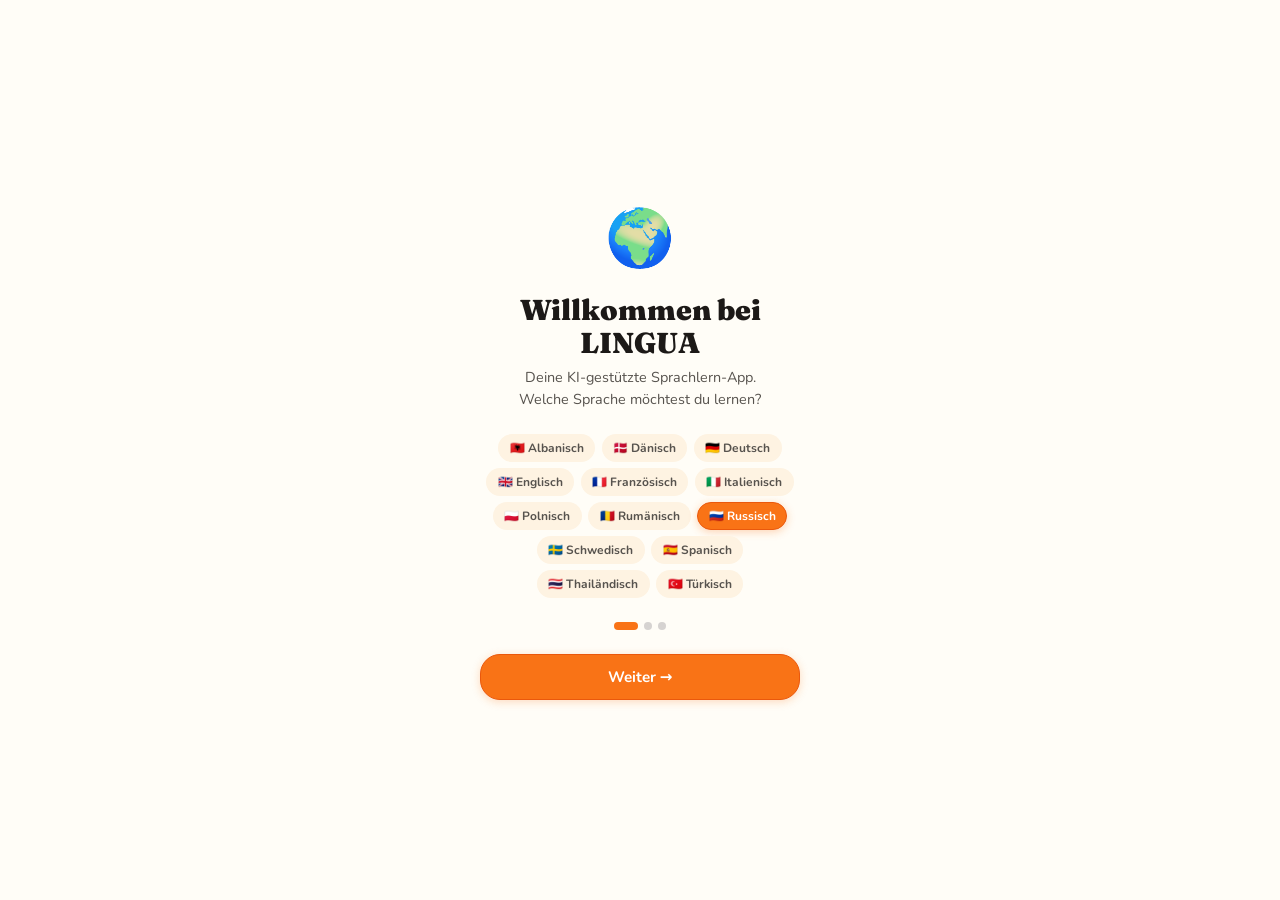
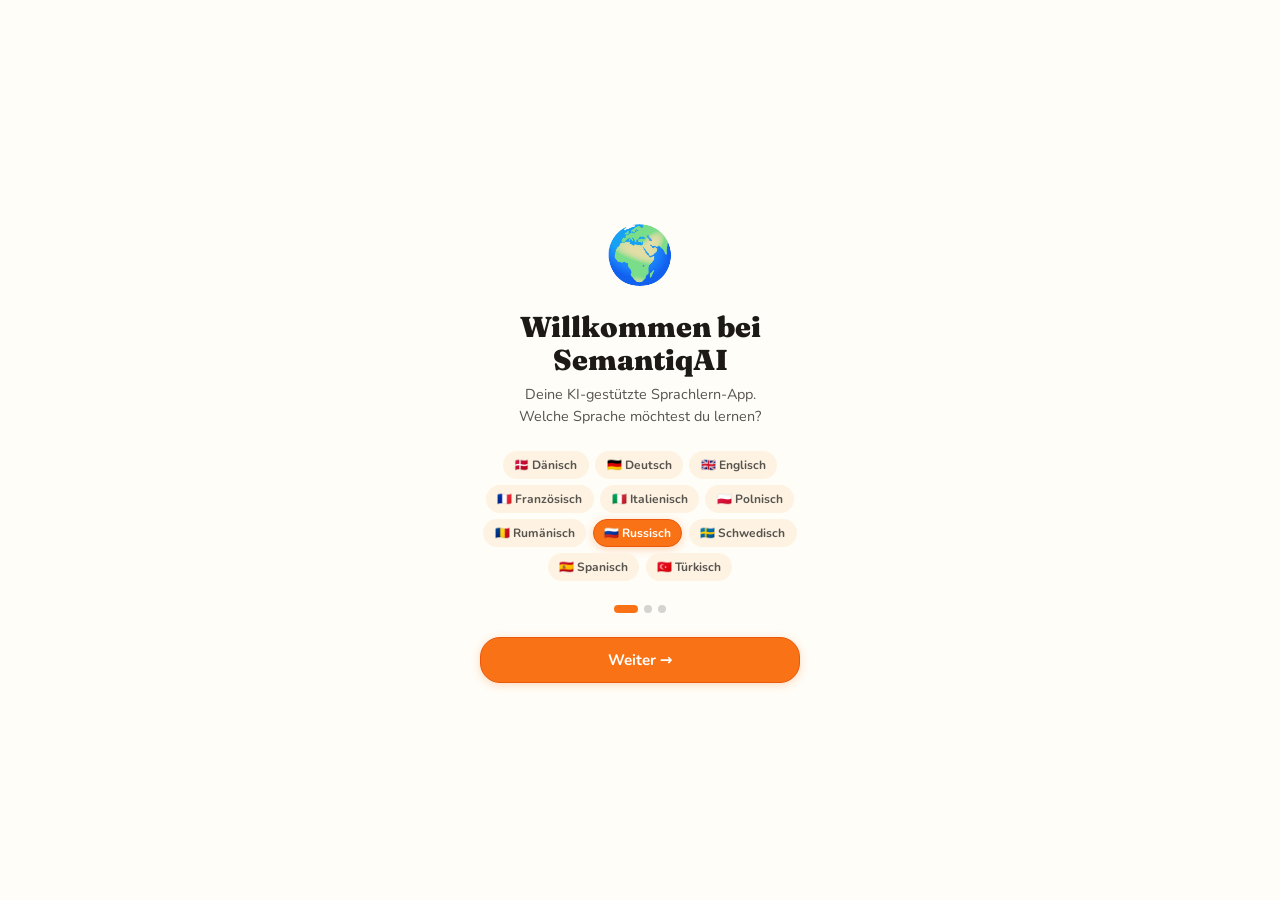
